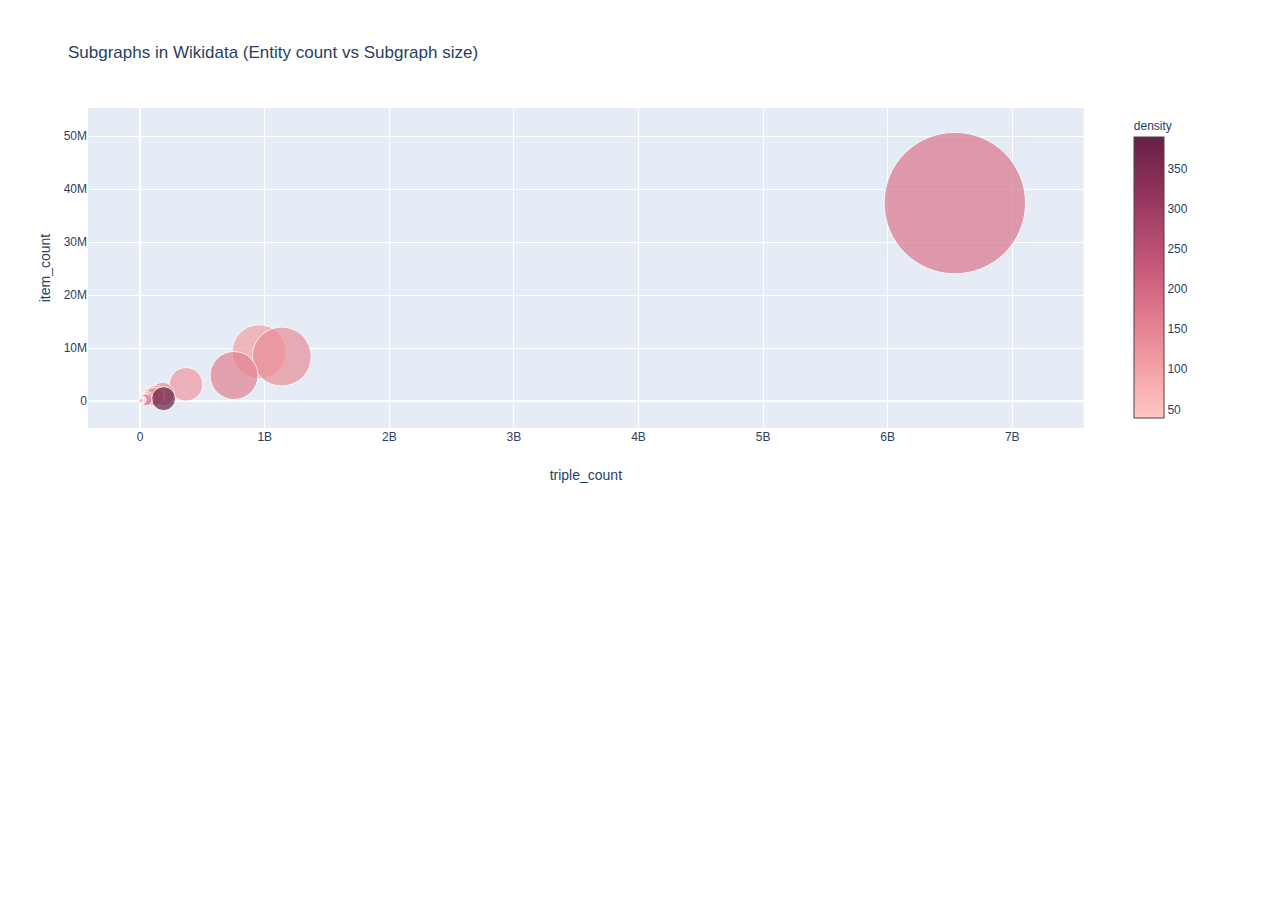
==== docs/subgraph_stats.html @ 425abcf1 "add subgraph stats page" ====
<html>
<head><meta charset="utf-8" /></head>
<body>
    <div>
        
                <script type="text/javascript">window.PlotlyConfig = {MathJaxConfig: 'local'};</script>
        <script type="text/javascript">/**
* plotly.js v1.49.1
* Copyright 2012-2019, Plotly, Inc.
* All rights reserved.
* Licensed under the MIT license
*/
!function(t){if("object"==typeof exports&&"undefined"!=typeof module)module.exports=t();else if("function"==typeof define&&define.amd)define([],t);else{("undefined"!=typeof window?window:"undefined"!=typeof global?global:"undefined"!=typeof self?self:this).Plotly=t()}}(function(){return function(){return function t(e,r,n){function i(o,s){if(!r[o]){if(!e[o]){var l="function"==typeof require&&require;if(!s&&l)return l(o,!0);if(a)return a(o,!0);var c=new Error("Cannot find module '"+o+"'");throw c.code="MODULE_NOT_FOUND",c}var u=r[o]={exports:{}};e[o][0].call(u.exports,function(t){return i(e[o][1][t]||t)},u,u.exports,t,e,r,n)}return r[o].exports}for(var a="function"==typeof require&&require,o=0;o<n.length;o++)i(n[o]);return i}}()({1:[function(t,e,r){"use strict";var n=t("../src/lib"),i={"X,X div":"direction:ltr;font-family:'Open Sans', verdana, arial, sans-serif;margin:0;padding:0;","X input,X button":"font-family:'Open Sans', verdana, arial, sans-serif;","X input:focus,X button:focus":"outline:none;","X a":"text-decoration:none;","X a:hover":"text-decoration:none;","X .crisp":"shape-rendering:crispEdges;","X .user-select-none":"-webkit-user-select:none;-moz-user-select:none;-ms-user-select:none;-o-user-select:none;user-select:none;","X svg":"overflow:hidden;","X svg a":"fill:#447adb;","X svg a:hover":"fill:#3c6dc5;","X .main-svg":"position:absolute;top:0;left:0;pointer-events:none;","X .main-svg .draglayer":"pointer-events:all;","X .cursor-default":"cursor:default;","X .cursor-pointer":"cursor:pointer;","X .cursor-crosshair":"cursor:crosshair;","X .cursor-move":"cursor:move;","X .cursor-col-resize":"cursor:col-resize;","X .cursor-row-resize":"cursor:row-resize;","X .cursor-ns-resize":"cursor:ns-resize;","X .cursor-ew-resize":"cursor:ew-resize;","X .cursor-sw-resize":"cursor:sw-resize;","X .cursor-s-resize":"cursor:s-resize;","X .cursor-se-resize":"cursor:se-resize;","X .cursor-w-resize":"cursor:w-resize;","X .cursor-e-resize":"cursor:e-resize;","X .cursor-nw-resize":"cursor:nw-resize;","X .cursor-n-resize":"cursor:n-resize;","X .cursor-ne-resize":"cursor:ne-resize;","X .cursor-grab":"cursor:-webkit-grab;cursor:grab;","X .modebar":"position:absolute;top:2px;right:2px;","X .ease-bg":"-webkit-transition:background-color 0.3s ease 0s;-moz-transition:background-color 0.3s ease 0s;-ms-transition:background-color 0.3s ease 0s;-o-transition:background-color 0.3s ease 0s;transition:background-color 0.3s ease 0s;","X .modebar--hover>:not(.watermark)":"opacity:0;-webkit-transition:opacity 0.3s ease 0s;-moz-transition:opacity 0.3s ease 0s;-ms-transition:opacity 0.3s ease 0s;-o-transition:opacity 0.3s ease 0s;transition:opacity 0.3s ease 0s;","X:hover .modebar--hover .modebar-group":"opacity:1;","X .modebar-group":"float:left;display:inline-block;box-sizing:border-box;padding-left:8px;position:relative;vertical-align:middle;white-space:nowrap;","X .modebar-btn":"position:relative;font-size:16px;padding:3px 4px;height:22px;cursor:pointer;line-height:normal;box-sizing:border-box;","X .modebar-btn svg":"position:relative;top:2px;","X .modebar.vertical":"display:flex;flex-direction:column;flex-wrap:wrap;align-content:flex-end;max-height:100%;","X .modebar.vertical svg":"top:-1px;","X .modebar.vertical .modebar-group":"display:block;float:none;padding-left:0px;padding-bottom:8px;","X .modebar.vertical .modebar-group .modebar-btn":"display:block;text-align:center;","X [data-title]:before,X [data-title]:after":"position:absolute;-webkit-transform:translate3d(0, 0, 0);-moz-transform:translate3d(0, 0, 0);-ms-transform:translate3d(0, 0, 0);-o-transform:translate3d(0, 0, 0);transform:translate3d(0, 0, 0);display:none;opacity:0;z-index:1001;pointer-events:none;top:110%;right:50%;","X [data-title]:hover:before,X [data-title]:hover:after":"display:block;opacity:1;","X [data-title]:before":"content:'';position:absolute;background:transparent;border:6px solid transparent;z-index:1002;margin-top:-12px;border-bottom-color:#69738a;margin-right:-6px;","X [data-title]:after":"content:attr(data-title);background:#69738a;color:white;padding:8px 10px;font-size:12px;line-height:12px;white-space:nowrap;margin-right:-18px;border-radius:2px;","X .vertical [data-title]:before,X .vertical [data-title]:after":"top:0%;right:200%;","X .vertical [data-title]:before":"border:6px solid transparent;border-left-color:#69738a;margin-top:8px;margin-right:-30px;","X .select-outline":"fill:none;stroke-width:1;shape-rendering:crispEdges;","X .select-outline-1":"stroke:white;","X .select-outline-2":"stroke:black;stroke-dasharray:2px 2px;",Y:"font-family:'Open Sans';position:fixed;top:50px;right:20px;z-index:10000;font-size:10pt;max-width:180px;","Y p":"margin:0;","Y .notifier-note":"min-width:180px;max-width:250px;border:1px solid #fff;z-index:3000;margin:0;background-color:#8c97af;background-color:rgba(140,151,175,0.9);color:#fff;padding:10px;overflow-wrap:break-word;word-wrap:break-word;-ms-hyphens:auto;-webkit-hyphens:auto;hyphens:auto;","Y .notifier-close":"color:#fff;opacity:0.8;float:right;padding:0 5px;background:none;border:none;font-size:20px;font-weight:bold;line-height:20px;","Y .notifier-close:hover":"color:#444;text-decoration:none;cursor:pointer;"};for(var a in i){var o=a.replace(/^,/," ,").replace(/X/g,".js-plotly-plot .plotly").replace(/Y/g,".plotly-notifier");n.addStyleRule(o,i[a])}},{"../src/lib":719}],2:[function(t,e,r){"use strict";e.exports=t("../src/transforms/aggregate")},{"../src/transforms/aggregate":1265}],3:[function(t,e,r){"use strict";e.exports=t("../src/traces/bar")},{"../src/traces/bar":864}],4:[function(t,e,r){"use strict";e.exports=t("../src/traces/barpolar")},{"../src/traces/barpolar":876}],5:[function(t,e,r){"use strict";e.exports=t("../src/traces/box")},{"../src/traces/box":886}],6:[function(t,e,r){"use strict";e.exports=t("../src/components/calendars")},{"../src/components/calendars":591}],7:[function(t,e,r){"use strict";e.exports=t("../src/traces/candlestick")},{"../src/traces/candlestick":895}],8:[function(t,e,r){"use strict";e.exports=t("../src/traces/carpet")},{"../src/traces/carpet":914}],9:[function(t,e,r){"use strict";e.exports=t("../src/traces/choropleth")},{"../src/traces/choropleth":928}],10:[function(t,e,r){"use strict";e.exports=t("../src/traces/choroplethmapbox")},{"../src/traces/choroplethmapbox":935}],11:[function(t,e,r){"use strict";e.exports=t("../src/traces/cone")},{"../src/traces/cone":941}],12:[function(t,e,r){"use strict";e.exports=t("../src/traces/contour")},{"../src/traces/contour":956}],13:[function(t,e,r){"use strict";e.exports=t("../src/traces/contourcarpet")},{"../src/traces/contourcarpet":967}],14:[function(t,e,r){"use strict";e.exports=t("../src/core")},{"../src/core":697}],15:[function(t,e,r){"use strict";e.exports=t("../src/traces/densitymapbox")},{"../src/traces/densitymapbox":977}],16:[function(t,e,r){"use strict";e.exports=t("../src/transforms/filter")},{"../src/transforms/filter":1266}],17:[function(t,e,r){"use strict";e.exports=t("../src/traces/funnel")},{"../src/traces/funnel":987}],18:[function(t,e,r){"use strict";e.exports=t("../src/traces/funnelarea")},{"../src/traces/funnelarea":996}],19:[function(t,e,r){"use strict";e.exports=t("../src/transforms/groupby")},{"../src/transforms/groupby":1267}],20:[function(t,e,r){"use strict";e.exports=t("../src/traces/heatmap")},{"../src/traces/heatmap":1009}],21:[function(t,e,r){"use strict";e.exports=t("../src/traces/heatmapgl")},{"../src/traces/heatmapgl":1018}],22:[function(t,e,r){"use strict";e.exports=t("../src/traces/histogram")},{"../src/traces/histogram":1030}],23:[function(t,e,r){"use strict";e.exports=t("../src/traces/histogram2d")},{"../src/traces/histogram2d":1036}],24:[function(t,e,r){"use strict";e.exports=t("../src/traces/histogram2dcontour")},{"../src/traces/histogram2dcontour":1040}],25:[function(t,e,r){"use strict";var n=t("./core");n.register([t("./bar"),t("./box"),t("./heatmap"),t("./histogram"),t("./histogram2d"),t("./histogram2dcontour"),t("./contour"),t("./scatterternary"),t("./violin"),t("./funnel"),t("./waterfall"),t("./pie"),t("./sunburst"),t("./funnelarea"),t("./scatter3d"),t("./surface"),t("./isosurface"),t("./volume"),t("./mesh3d"),t("./cone"),t("./streamtube"),t("./scattergeo"),t("./choropleth"),t("./scattergl"),t("./splom"),t("./pointcloud"),t("./heatmapgl"),t("./parcoords"),t("./parcats"),t("./scattermapbox"),t("./choroplethmapbox"),t("./densitymapbox"),t("./sankey"),t("./indicator"),t("./table"),t("./carpet"),t("./scattercarpet"),t("./contourcarpet"),t("./ohlc"),t("./candlestick"),t("./scatterpolar"),t("./scatterpolargl"),t("./barpolar")]),n.register([t("./aggregate"),t("./filter"),t("./groupby"),t("./sort")]),n.register([t("./calendars")]),e.exports=n},{"./aggregate":2,"./bar":3,"./barpolar":4,"./box":5,"./calendars":6,"./candlestick":7,"./carpet":8,"./choropleth":9,"./choroplethmapbox":10,"./cone":11,"./contour":12,"./contourcarpet":13,"./core":14,"./densitymapbox":15,"./filter":16,"./funnel":17,"./funnelarea":18,"./groupby":19,"./heatmap":20,"./heatmapgl":21,"./histogram":22,"./histogram2d":23,"./histogram2dcontour":24,"./indicator":26,"./isosurface":27,"./mesh3d":28,"./ohlc":29,"./parcats":30,"./parcoords":31,"./pie":32,"./pointcloud":33,"./sankey":34,"./scatter3d":35,"./scattercarpet":36,"./scattergeo":37,"./scattergl":38,"./scattermapbox":39,"./scatterpolar":40,"./scatterpolargl":41,"./scatterternary":42,"./sort":43,"./splom":44,"./streamtube":45,"./sunburst":46,"./surface":47,"./table":48,"./violin":49,"./volume":50,"./waterfall":51}],26:[function(t,e,r){"use strict";e.exports=t("../src/traces/indicator")},{"../src/traces/indicator":1046}],27:[function(t,e,r){"use strict";e.exports=t("../src/traces/isosurface")},{"../src/traces/isosurface":1052}],28:[function(t,e,r){"use strict";e.exports=t("../src/traces/mesh3d")},{"../src/traces/mesh3d":1057}],29:[function(t,e,r){"use strict";e.exports=t("../src/traces/ohlc")},{"../src/traces/ohlc":1062}],30:[function(t,e,r){"use strict";e.exports=t("../src/traces/parcats")},{"../src/traces/parcats":1071}],31:[function(t,e,r){"use strict";e.exports=t("../src/traces/parcoords")},{"../src/traces/parcoords":1081}],32:[function(t,e,r){"use strict";e.exports=t("../src/traces/pie")},{"../src/traces/pie":1092}],33:[function(t,e,r){"use strict";e.exports=t("../src/traces/pointcloud")},{"../src/traces/pointcloud":1101}],34:[function(t,e,r){"use strict";e.exports=t("../src/traces/sankey")},{"../src/traces/sankey":1107}],35:[function(t,e,r){"use strict";e.exports=t("../src/traces/scatter3d")},{"../src/traces/scatter3d":1143}],36:[function(t,e,r){"use strict";e.exports=t("../src/traces/scattercarpet")},{"../src/traces/scattercarpet":1149}],37:[function(t,e,r){"use strict";e.exports=t("../src/traces/scattergeo")},{"../src/traces/scattergeo":1156}],38:[function(t,e,r){"use strict";e.exports=t("../src/traces/scattergl")},{"../src/traces/scattergl":1167}],39:[function(t,e,r){"use strict";e.exports=t("../src/traces/scattermapbox")},{"../src/traces/scattermapbox":1176}],40:[function(t,e,r){"use strict";e.exports=t("../src/traces/scatterpolar")},{"../src/traces/scatterpolar":1183}],41:[function(t,e,r){"use strict";e.exports=t("../src/traces/scatterpolargl")},{"../src/traces/scatterpolargl":1189}],42:[function(t,e,r){"use strict";e.exports=t("../src/traces/scatterternary")},{"../src/traces/scatterternary":1196}],43:[function(t,e,r){"use strict";e.exports=t("../src/transforms/sort")},{"../src/transforms/sort":1269}],44:[function(t,e,r){"use strict";e.exports=t("../src/traces/splom")},{"../src/traces/splom":1205}],45:[function(t,e,r){"use strict";e.exports=t("../src/traces/streamtube")},{"../src/traces/streamtube":1213}],46:[function(t,e,r){"use strict";e.exports=t("../src/traces/sunburst")},{"../src/traces/sunburst":1219}],47:[function(t,e,r){"use strict";e.exports=t("../src/traces/surface")},{"../src/traces/surface":1228}],48:[function(t,e,r){"use strict";e.exports=t("../src/traces/table")},{"../src/traces/table":1236}],49:[function(t,e,r){"use strict";e.exports=t("../src/traces/violin")},{"../src/traces/violin":1244}],50:[function(t,e,r){"use strict";e.exports=t("../src/traces/volume")},{"../src/traces/volume":1252}],51:[function(t,e,r){"use strict";e.exports=t("../src/traces/waterfall")},{"../src/traces/waterfall":1260}],52:[function(t,e,r){"use strict";e.exports=function(t){var e=(t=t||{}).eye||[0,0,1],r=t.center||[0,0,0],s=t.up||[0,1,0],l=t.distanceLimits||[0,1/0],c=t.mode||"turntable",u=n(),h=i(),f=a();return u.setDistanceLimits(l[0],l[1]),u.lookAt(0,e,r,s),h.setDistanceLimits(l[0],l[1]),h.lookAt(0,e,r,s),f.setDistanceLimits(l[0],l[1]),f.lookAt(0,e,r,s),new o({turntable:u,orbit:h,matrix:f},c)};var n=t("turntable-camera-controller"),i=t("orbit-camera-controller"),a=t("matrix-camera-controller");function o(t,e){this._controllerNames=Object.keys(t),this._controllerList=this._controllerNames.map(function(e){return t[e]}),this._mode=e,this._active=t[e],this._active||(this._mode="turntable",this._active=t.turntable),this.modes=this._controllerNames,this.computedMatrix=this._active.computedMatrix,this.computedEye=this._active.computedEye,this.computedUp=this._active.computedUp,this.computedCenter=this._active.computedCenter,this.computedRadius=this._active.computedRadius}var s=o.prototype;[["flush",1],["idle",1],["lookAt",4],["rotate",4],["pan",4],["translate",4],["setMatrix",2],["setDistanceLimits",2],["setDistance",2]].forEach(function(t){for(var e=t[0],r=[],n=0;n<t[1];++n)r.push("a"+n);var i="var cc=this._controllerList;for(var i=0;i<cc.length;++i){cc[i]."+t[0]+"("+r.join()+")}";s[e]=Function.apply(null,r.concat(i))}),s.recalcMatrix=function(t){this._active.recalcMatrix(t)},s.getDistance=function(t){return this._active.getDistance(t)},s.getDistanceLimits=function(t){return this._active.getDistanceLimits(t)},s.lastT=function(){return this._active.lastT()},s.setMode=function(t){if(t!==this._mode){var e=this._controllerNames.indexOf(t);if(!(e<0)){var r=this._active,n=this._controllerList[e],i=Math.max(r.lastT(),n.lastT());r.recalcMatrix(i),n.setMatrix(i,r.computedMatrix),this._active=n,this._mode=t,this.computedMatrix=this._active.computedMatrix,this.computedEye=this._active.computedEye,this.computedUp=this._active.computedUp,this.computedCenter=this._active.computedCenter,this.computedRadius=this._active.computedRadius}}},s.getMode=function(){return this._mode}},{"matrix-camera-controller":433,"orbit-camera-controller":456,"turntable-camera-controller":542}],53:[function(t,e,r){var n,i;n=this,i=function(t,e,r,n,i){"use strict";function a(t){return t.target.depth}function o(t,e){return t.sourceLinks.length?t.depth:e-1}function s(t){return function(){return t}}i=i&&i.hasOwnProperty("default")?i.default:i;var l="function"==typeof Symbol&&"symbol"==typeof Symbol.iterator?function(t){return typeof t}:function(t){return t&&"function"==typeof Symbol&&t.constructor===Symbol&&t!==Symbol.prototype?"symbol":typeof t};function c(t,e){return h(t.source,e.source)||t.index-e.index}function u(t,e){return h(t.target,e.target)||t.index-e.index}function h(t,e){return t.partOfCycle===e.partOfCycle?t.y0-e.y0:"top"===t.circularLinkType||"bottom"===e.circularLinkType?-1:1}function f(t){return t.value}function p(t){return(t.y0+t.y1)/2}function d(t){return p(t.source)}function g(t){return p(t.target)}function v(t){return t.index}function m(t){return t.nodes}function y(t){return t.links}function x(t,e){var r=t.get(e);if(!r)throw new Error("missing: "+e);return r}function b(t,e){return e(t)}var _=25,w=10,k=.3;function T(t,e){var r=0,n=0;t.links.forEach(function(i){i.circular&&(i.source.circularLinkType||i.target.circularLinkType?i.circularLinkType=i.source.circularLinkType?i.source.circularLinkType:i.target.circularLinkType:i.circularLinkType=r<n?"top":"bottom","top"==i.circularLinkType?r+=1:n+=1,t.nodes.forEach(function(t){b(t,e)!=b(i.source,e)&&b(t,e)!=b(i.target,e)||(t.circularLinkType=i.circularLinkType)}))}),t.links.forEach(function(t){t.circular&&(t.source.circularLinkType==t.target.circularLinkType&&(t.circularLinkType=t.source.circularLinkType),Y(t,e)&&(t.circularLinkType=t.source.circularLinkType))})}function A(t){var e=Math.abs(t.y1-t.y0),r=Math.abs(t.target.x0-t.source.x1);return Math.atan(r/e)}function M(t,e){var r=0;t.sourceLinks.forEach(function(t){r=t.circular&&!Y(t,e)?r+1:r});var n=0;return t.targetLinks.forEach(function(t){n=t.circular&&!Y(t,e)?n+1:n}),r+n}function S(t){var e=t.source.sourceLinks,r=0;e.forEach(function(t){r=t.circular?r+1:r});var n=t.target.targetLinks,i=0;return n.forEach(function(t){i=t.circular?i+1:i}),!(r>1||i>1)}function E(t,e,r){return t.sort(L),t.forEach(function(n,i){var a,o,s=0;if(Y(n,r)&&S(n))n.circularPathData.verticalBuffer=s+n.width/2;else{for(var l=0;l<i;l++)if(a=t[i],o=t[l],!(a.source.column<o.target.column||a.target.column>o.source.column)){var c=t[l].circularPathData.verticalBuffer+t[l].width/2+e;s=c>s?c:s}n.circularPathData.verticalBuffer=s+n.width/2}}),t}function C(t,r,i,a){var o=e.min(t.links,function(t){return t.source.y0});t.links.forEach(function(t){t.circular&&(t.circularPathData={})}),E(t.links.filter(function(t){return"top"==t.circularLinkType}),r,a),E(t.links.filter(function(t){return"bottom"==t.circularLinkType}),r,a),t.links.forEach(function(e){if(e.circular){if(e.circularPathData.arcRadius=e.width+w,e.circularPathData.leftNodeBuffer=5,e.circularPathData.rightNodeBuffer=5,e.circularPathData.sourceWidth=e.source.x1-e.source.x0,e.circularPathData.sourceX=e.source.x0+e.circularPathData.sourceWidth,e.circularPathData.targetX=e.target.x0,e.circularPathData.sourceY=e.y0,e.circularPathData.targetY=e.y1,Y(e,a)&&S(e))e.circularPathData.leftSmallArcRadius=w+e.width/2,e.circularPathData.leftLargeArcRadius=w+e.width/2,e.circularPathData.rightSmallArcRadius=w+e.width/2,e.circularPathData.rightLargeArcRadius=w+e.width/2,"bottom"==e.circularLinkType?(e.circularPathData.verticalFullExtent=e.source.y1+_+e.circularPathData.verticalBuffer,e.circularPathData.verticalLeftInnerExtent=e.circularPathData.verticalFullExtent-e.circularPathData.leftLargeArcRadius,e.circularPathData.verticalRightInnerExtent=e.circularPathData.verticalFullExtent-e.circularPathData.rightLargeArcRadius):(e.circularPathData.verticalFullExtent=e.source.y0-_-e.circularPathData.verticalBuffer,e.circularPathData.verticalLeftInnerExtent=e.circularPathData.verticalFullExtent+e.circularPathData.leftLargeArcRadius,e.circularPathData.verticalRightInnerExtent=e.circularPathData.verticalFullExtent+e.circularPathData.rightLargeArcRadius);else{var s=e.source.column,l=e.circularLinkType,c=t.links.filter(function(t){return t.source.column==s&&t.circularLinkType==l});"bottom"==e.circularLinkType?c.sort(O):c.sort(P);var u=0;c.forEach(function(t,n){t.circularLinkID==e.circularLinkID&&(e.circularPathData.leftSmallArcRadius=w+e.width/2+u,e.circularPathData.leftLargeArcRadius=w+e.width/2+n*r+u),u+=t.width}),s=e.target.column,c=t.links.filter(function(t){return t.target.column==s&&t.circularLinkType==l}),"bottom"==e.circularLinkType?c.sort(I):c.sort(z),u=0,c.forEach(function(t,n){t.circularLinkID==e.circularLinkID&&(e.circularPathData.rightSmallArcRadius=w+e.width/2+u,e.circularPathData.rightLargeArcRadius=w+e.width/2+n*r+u),u+=t.width}),"bottom"==e.circularLinkType?(e.circularPathData.verticalFullExtent=Math.max(i,e.source.y1,e.target.y1)+_+e.circularPathData.verticalBuffer,e.circularPathData.verticalLeftInnerExtent=e.circularPathData.verticalFullExtent-e.circularPathData.leftLargeArcRadius,e.circularPathData.verticalRightInnerExtent=e.circularPathData.verticalFullExtent-e.circularPathData.rightLargeArcRadius):(e.circularPathData.verticalFullExtent=o-_-e.circularPathData.verticalBuffer,e.circularPathData.verticalLeftInnerExtent=e.circularPathData.verticalFullExtent+e.circularPathData.leftLargeArcRadius,e.circularPathData.verticalRightInnerExtent=e.circularPathData.verticalFullExtent+e.circularPathData.rightLargeArcRadius)}e.circularPathData.leftInnerExtent=e.circularPathData.sourceX+e.circularPathData.leftNodeBuffer,e.circularPathData.rightInnerExtent=e.circularPathData.targetX-e.circularPathData.rightNodeBuffer,e.circularPathData.leftFullExtent=e.circularPathData.sourceX+e.circularPathData.leftLargeArcRadius+e.circularPathData.leftNodeBuffer,e.circularPathData.rightFullExtent=e.circularPathData.targetX-e.circularPathData.rightLargeArcRadius-e.circularPathData.rightNodeBuffer}if(e.circular)e.path=function(t){var e="";e="top"==t.circularLinkType?"M"+t.circularPathData.sourceX+" "+t.circularPathData.sourceY+" L"+t.circularPathData.leftInnerExtent+" "+t.circularPathData.sourceY+" A"+t.circularPathData.leftLargeArcRadius+" "+t.circularPathData.leftSmallArcRadius+" 0 0 0 "+t.circularPathData.leftFullExtent+" "+(t.circularPathData.sourceY-t.circularPathData.leftSmallArcRadius)+" L"+t.circularPathData.leftFullExtent+" "+t.circularPathData.verticalLeftInnerExtent+" A"+t.circularPathData.leftLargeArcRadius+" "+t.circularPathData.leftLargeArcRadius+" 0 0 0 "+t.circularPathData.leftInnerExtent+" "+t.circularPathData.verticalFullExtent+" L"+t.circularPathData.rightInnerExtent+" "+t.circularPathData.verticalFullExtent+" A"+t.circularPathData.rightLargeArcRadius+" "+t.circularPathData.rightLargeArcRadius+" 0 0 0 "+t.circularPathData.rightFullExtent+" "+t.circularPathData.verticalRightInnerExtent+" L"+t.circularPathData.rightFullExtent+" "+(t.circularPathData.targetY-t.circularPathData.rightSmallArcRadius)+" A"+t.circularPathData.rightLargeArcRadius+" "+t.circularPathData.rightSmallArcRadius+" 0 0 0 "+t.circularPathData.rightInnerExtent+" "+t.circularPathData.targetY+" L"+t.circularPathData.targetX+" "+t.circularPathData.targetY:"M"+t.circularPathData.sourceX+" "+t.circularPathData.sourceY+" L"+t.circularPathData.leftInnerExtent+" "+t.circularPathData.sourceY+" A"+t.circularPathData.leftLargeArcRadius+" "+t.circularPathData.leftSmallArcRadius+" 0 0 1 "+t.circularPathData.leftFullExtent+" "+(t.circularPathData.sourceY+t.circularPathData.leftSmallArcRadius)+" L"+t.circularPathData.leftFullExtent+" "+t.circularPathData.verticalLeftInnerExtent+" A"+t.circularPathData.leftLargeArcRadius+" "+t.circularPathData.leftLargeArcRadius+" 0 0 1 "+t.circularPathData.leftInnerExtent+" "+t.circularPathData.verticalFullExtent+" L"+t.circularPathData.rightInnerExtent+" "+t.circularPathData.verticalFullExtent+" A"+t.circularPathData.rightLargeArcRadius+" "+t.circularPathData.rightLargeArcRadius+" 0 0 1 "+t.circularPathData.rightFullExtent+" "+t.circularPathData.verticalRightInnerExtent+" L"+t.circularPathData.rightFullExtent+" "+(t.circularPathData.targetY+t.circularPathData.rightSmallArcRadius)+" A"+t.circularPathData.rightLargeArcRadius+" "+t.circularPathData.rightSmallArcRadius+" 0 0 1 "+t.circularPathData.rightInnerExtent+" "+t.circularPathData.targetY+" L"+t.circularPathData.targetX+" "+t.circularPathData.targetY;return e}(e);else{var h=n.linkHorizontal().source(function(t){return[t.source.x0+(t.source.x1-t.source.x0),t.y0]}).target(function(t){return[t.target.x0,t.y1]});e.path=h(e)}})}function L(t,e){return D(t)==D(e)?"bottom"==t.circularLinkType?O(t,e):P(t,e):D(e)-D(t)}function P(t,e){return t.y0-e.y0}function O(t,e){return e.y0-t.y0}function z(t,e){return t.y1-e.y1}function I(t,e){return e.y1-t.y1}function D(t){return t.target.column-t.source.column}function R(t){return t.target.x0-t.source.x1}function F(t,e){var r=A(t),n=R(e)/Math.tan(r);return"up"==G(t)?t.y1+n:t.y1-n}function B(t,e){var r=A(t),n=R(e)/Math.tan(r);return"up"==G(t)?t.y1-n:t.y1+n}function N(t,e,r,n){t.links.forEach(function(i){if(!i.circular&&i.target.column-i.source.column>1){var a=i.source.column+1,o=i.target.column-1,s=1,l=o-a+1;for(s=1;a<=o;a++,s++)t.nodes.forEach(function(o){if(o.column==a){var c,u=s/(l+1),h=Math.pow(1-u,3),f=3*u*Math.pow(1-u,2),p=3*Math.pow(u,2)*(1-u),d=Math.pow(u,3),g=h*i.y0+f*i.y0+p*i.y1+d*i.y1,v=g-i.width/2,m=g+i.width/2;v>o.y0&&v<o.y1?(c=o.y1-v+10,c="bottom"==o.circularLinkType?c:-c,o=U(o,c,e,r),t.nodes.forEach(function(t){b(t,n)!=b(o,n)&&t.column==o.column&&j(o,t)&&U(t,c,e,r)})):m>o.y0&&m<o.y1?(c=m-o.y0+10,o=U(o,c,e,r),t.nodes.forEach(function(t){b(t,n)!=b(o,n)&&t.column==o.column&&t.y0<o.y1&&t.y1>o.y1&&U(t,c,e,r)})):v<o.y0&&m>o.y1&&(c=m-o.y0+10,o=U(o,c,e,r),t.nodes.forEach(function(t){b(t,n)!=b(o,n)&&t.column==o.column&&t.y0<o.y1&&t.y1>o.y1&&U(t,c,e,r)}))}})}})}function j(t,e){return t.y0>e.y0&&t.y0<e.y1||(t.y1>e.y0&&t.y1<e.y1||t.y0<e.y0&&t.y1>e.y1)}function U(t,e,r,n){return t.y0+e>=r&&t.y1+e<=n&&(t.y0=t.y0+e,t.y1=t.y1+e,t.targetLinks.forEach(function(t){t.y1=t.y1+e}),t.sourceLinks.forEach(function(t){t.y0=t.y0+e})),t}function V(t,e,r,n){t.nodes.forEach(function(i){n&&i.y+(i.y1-i.y0)>e&&(i.y=i.y-(i.y+(i.y1-i.y0)-e));var a=t.links.filter(function(t){return b(t.source,r)==b(i,r)}),o=a.length;o>1&&a.sort(function(t,e){if(!t.circular&&!e.circular){if(t.target.column==e.target.column)return t.y1-e.y1;if(!H(t,e))return t.y1-e.y1;if(t.target.column>e.target.column){var r=B(e,t);return t.y1-r}if(e.target.column>t.target.column)return B(t,e)-e.y1}return t.circular&&!e.circular?"top"==t.circularLinkType?-1:1:e.circular&&!t.circular?"top"==e.circularLinkType?1:-1:t.circular&&e.circular?t.circularLinkType===e.circularLinkType&&"top"==t.circularLinkType?t.target.column===e.target.column?t.target.y1-e.target.y1:e.target.column-t.target.column:t.circularLinkType===e.circularLinkType&&"bottom"==t.circularLinkType?t.target.column===e.target.column?e.target.y1-t.target.y1:t.target.column-e.target.column:"top"==t.circularLinkType?-1:1:void 0});var s=i.y0;a.forEach(function(t){t.y0=s+t.width/2,s+=t.width}),a.forEach(function(t,e){if("bottom"==t.circularLinkType){for(var r=e+1,n=0;r<o;r++)n+=a[r].width;t.y0=i.y1-n-t.width/2}})})}function q(t,e,r){t.nodes.forEach(function(e){var n=t.links.filter(function(t){return b(t.target,r)==b(e,r)}),i=n.length;i>1&&n.sort(function(t,e){if(!t.circular&&!e.circular){if(t.source.column==e.source.column)return t.y0-e.y0;if(!H(t,e))return t.y0-e.y0;if(e.source.column<t.source.column){var r=F(e,t);return t.y0-r}if(t.source.column<e.source.column)return F(t,e)-e.y0}return t.circular&&!e.circular?"top"==t.circularLinkType?-1:1:e.circular&&!t.circular?"top"==e.circularLinkType?1:-1:t.circular&&e.circular?t.circularLinkType===e.circularLinkType&&"top"==t.circularLinkType?t.source.column===e.source.column?t.source.y1-e.source.y1:t.source.column-e.source.column:t.circularLinkType===e.circularLinkType&&"bottom"==t.circularLinkType?t.source.column===e.source.column?t.source.y1-e.source.y1:e.source.column-t.source.column:"top"==t.circularLinkType?-1:1:void 0});var a=e.y0;n.forEach(function(t){t.y1=a+t.width/2,a+=t.width}),n.forEach(function(t,r){if("bottom"==t.circularLinkType){for(var a=r+1,o=0;a<i;a++)o+=n[a].width;t.y1=e.y1-o-t.width/2}})})}function H(t,e){return G(t)==G(e)}function G(t){return t.y0-t.y1>0?"up":"down"}function Y(t,e){return b(t.source,e)==b(t.target,e)}t.sankeyCircular=function(){var t,n,a=0,b=0,A=1,S=1,E=24,L=v,P=o,O=m,z=y,I=32,D=2,R=null;function F(){var o={nodes:O.apply(null,arguments),links:z.apply(null,arguments)};!function(t){t.nodes.forEach(function(t,e){t.index=e,t.sourceLinks=[],t.targetLinks=[]});var e=r.map(t.nodes,L);t.links.forEach(function(t,r){t.index=r;var n=t.source,i=t.target;"object"!==("undefined"==typeof n?"undefined":l(n))&&(n=t.source=x(e,n)),"object"!==("undefined"==typeof i?"undefined":l(i))&&(i=t.target=x(e,i)),n.sourceLinks.push(t),i.targetLinks.push(t)})}(o),function(t,e,r){var n=0;if(null===r){for(var a=[],o=0;o<t.links.length;o++){var s=t.links[o],l=s.source.index,c=s.target.index;a[l]||(a[l]=[]),a[c]||(a[c]=[]),-1===a[l].indexOf(c)&&a[l].push(c)}var u=i(a);u.sort(function(t,e){return t.length-e.length});var h={};for(o=0;o<u.length;o++){var f=u[o],p=f.slice(-2);h[p[0]]||(h[p[0]]={}),h[p[0]][p[1]]=!0}t.links.forEach(function(t){var e=t.target.index,r=t.source.index;e===r||h[r]&&h[r][e]?(t.circular=!0,t.circularLinkID=n,n+=1):t.circular=!1})}else t.links.forEach(function(t){t.source[r]<t.target[r]?t.circular=!1:(t.circular=!0,t.circularLinkID=n,n+=1)})}(o,0,R),function(t){t.nodes.forEach(function(t){t.partOfCycle=!1,t.value=Math.max(e.sum(t.sourceLinks,f),e.sum(t.targetLinks,f)),t.sourceLinks.forEach(function(e){e.circular&&(t.partOfCycle=!0,t.circularLinkType=e.circularLinkType)}),t.targetLinks.forEach(function(e){e.circular&&(t.partOfCycle=!0,t.circularLinkType=e.circularLinkType)})})}(o),function(t){var e,r,n;for(e=t.nodes,r=[],n=0;e.length;++n,e=r,r=[])e.forEach(function(t){t.depth=n,t.sourceLinks.forEach(function(t){r.indexOf(t.target)<0&&!t.circular&&r.push(t.target)})});for(e=t.nodes,r=[],n=0;e.length;++n,e=r,r=[])e.forEach(function(t){t.height=n,t.targetLinks.forEach(function(t){r.indexOf(t.source)<0&&!t.circular&&r.push(t.source)})});t.nodes.forEach(function(t){t.column=Math.floor(P.call(null,t,n))})}(o),T(o,L),function(i,o,s){var l=r.nest().key(function(t){return t.column}).sortKeys(e.ascending).entries(i.nodes).map(function(t){return t.values});(function(r){if(n){var o=1/0;l.forEach(function(t){var e=S*n/(t.length+1);o=e<o?e:o}),t=o}var s=e.min(l,function(r){return(S-b-(r.length-1)*t)/e.sum(r,f)});s*=k,i.links.forEach(function(t){t.width=t.value*s});var c=function(t){var r=0,n=0,i=0,a=0,o=e.max(t.nodes,function(t){return t.column});return t.links.forEach(function(t){t.circular&&("top"==t.circularLinkType?r+=t.width:n+=t.width,0==t.target.column&&(a+=t.width),t.source.column==o&&(i+=t.width))}),{top:r=r>0?r+_+w:r,bottom:n=n>0?n+_+w:n,left:a=a>0?a+_+w:a,right:i=i>0?i+_+w:i}}(i),u=function(t,r){var n=e.max(t.nodes,function(t){return t.column}),i=A-a,o=S-b,s=i+r.right+r.left,l=o+r.top+r.bottom,c=i/s,u=o/l;return a=a*c+r.left,A=0==r.right?A:A*c,b=b*u+r.top,S*=u,t.nodes.forEach(function(t){t.x0=a+t.column*((A-a-E)/n),t.x1=t.x0+E}),u}(i,c);s*=u,i.links.forEach(function(t){t.width=t.value*s}),l.forEach(function(t){var e=t.length;t.forEach(function(t,n){t.depth==l.length-1&&1==e?(t.y0=S/2-t.value*s,t.y1=t.y0+t.value*s):0==t.depth&&1==e?(t.y0=S/2-t.value*s,t.y1=t.y0+t.value*s):t.partOfCycle?0==M(t,r)?(t.y0=S/2+n,t.y1=t.y0+t.value*s):"top"==t.circularLinkType?(t.y0=b+n,t.y1=t.y0+t.value*s):(t.y0=S-t.value*s-n,t.y1=t.y0+t.value*s):0==c.top||0==c.bottom?(t.y0=(S-b)/e*n,t.y1=t.y0+t.value*s):(t.y0=(S-b)/2-e/2+n,t.y1=t.y0+t.value*s)})})})(s),m();for(var c=1,u=o;u>0;--u)v(c*=.99,s),m();function v(t,r){var n=l.length;l.forEach(function(i){var a=i.length,o=i[0].depth;i.forEach(function(i){var s;if(i.sourceLinks.length||i.targetLinks.length)if(i.partOfCycle&&M(i,r)>0);else if(0==o&&1==a)s=i.y1-i.y0,i.y0=S/2-s/2,i.y1=S/2+s/2;else if(o==n-1&&1==a)s=i.y1-i.y0,i.y0=S/2-s/2,i.y1=S/2+s/2;else{var l=e.mean(i.sourceLinks,g),c=e.mean(i.targetLinks,d),u=((l&&c?(l+c)/2:l||c)-p(i))*t;i.y0+=u,i.y1+=u}})})}function m(){l.forEach(function(e){var r,n,i,a=b,o=e.length;for(e.sort(h),i=0;i<o;++i)r=e[i],(n=a-r.y0)>0&&(r.y0+=n,r.y1+=n),a=r.y1+t;if((n=a-t-S)>0)for(a=r.y0-=n,r.y1-=n,i=o-2;i>=0;--i)r=e[i],(n=r.y1+t-a)>0&&(r.y0-=n,r.y1-=n),a=r.y0})}}(o,I,L),B(o);for(var s=0;s<4;s++)V(o,S,L),q(o,0,L),N(o,b,S,L),V(o,S,L),q(o,0,L);return function(t,r,n){var i=t.nodes,a=t.links,o=!1,s=!1;if(a.forEach(function(t){"top"==t.circularLinkType?o=!0:"bottom"==t.circularLinkType&&(s=!0)}),0==o||0==s){var l=e.min(i,function(t){return t.y0}),c=e.max(i,function(t){return t.y1}),u=c-l,h=n-r,f=h/u;i.forEach(function(t){var e=(t.y1-t.y0)*f;t.y0=(t.y0-l)*f,t.y1=t.y0+e}),a.forEach(function(t){t.y0=(t.y0-l)*f,t.y1=(t.y1-l)*f,t.width=t.width*f})}}(o,b,S),C(o,D,S,L),o}function B(t){t.nodes.forEach(function(t){t.sourceLinks.sort(u),t.targetLinks.sort(c)}),t.nodes.forEach(function(t){var e=t.y0,r=e,n=t.y1,i=n;t.sourceLinks.forEach(function(t){t.circular?(t.y0=n-t.width/2,n-=t.width):(t.y0=e+t.width/2,e+=t.width)}),t.targetLinks.forEach(function(t){t.circular?(t.y1=i-t.width/2,i-=t.width):(t.y1=r+t.width/2,r+=t.width)})})}return F.nodeId=function(t){return arguments.length?(L="function"==typeof t?t:s(t),F):L},F.nodeAlign=function(t){return arguments.length?(P="function"==typeof t?t:s(t),F):P},F.nodeWidth=function(t){return arguments.length?(E=+t,F):E},F.nodePadding=function(e){return arguments.length?(t=+e,F):t},F.nodes=function(t){return arguments.length?(O="function"==typeof t?t:s(t),F):O},F.links=function(t){return arguments.length?(z="function"==typeof t?t:s(t),F):z},F.size=function(t){return arguments.length?(a=b=0,A=+t[0],S=+t[1],F):[A-a,S-b]},F.extent=function(t){return arguments.length?(a=+t[0][0],A=+t[1][0],b=+t[0][1],S=+t[1][1],F):[[a,b],[A,S]]},F.iterations=function(t){return arguments.length?(I=+t,F):I},F.circularLinkGap=function(t){return arguments.length?(D=+t,F):D},F.nodePaddingRatio=function(t){return arguments.length?(n=+t,F):n},F.sortNodes=function(t){return arguments.length?(R=t,F):R},F.update=function(t){return T(t,L),B(t),t.links.forEach(function(t){t.circular&&(t.circularLinkType=t.y0+t.y1<S?"top":"bottom",t.source.circularLinkType=t.circularLinkType,t.target.circularLinkType=t.circularLinkType)}),V(t,S,L,!1),q(t,0,L),C(t,D,S,L),t},F},t.sankeyCenter=function(t){return t.targetLinks.length?t.depth:t.sourceLinks.length?e.min(t.sourceLinks,a)-1:0},t.sankeyLeft=function(t){return t.depth},t.sankeyRight=function(t,e){return e-1-t.height},t.sankeyJustify=o,Object.defineProperty(t,"__esModule",{value:!0})},"object"==typeof r&&"undefined"!=typeof e?i(r,t("d3-array"),t("d3-collection"),t("d3-shape"),t("elementary-circuits-directed-graph")):i(n.d3=n.d3||{},n.d3,n.d3,n.d3,null)},{"d3-array":152,"d3-collection":153,"d3-shape":161,"elementary-circuits-directed-graph":172}],54:[function(t,e,r){var n,i;n=this,i=function(t,e,r,n){"use strict";function i(t){return t.target.depth}function a(t,e){return t.sourceLinks.length?t.depth:e-1}function o(t){return function(){return t}}function s(t,e){return c(t.source,e.source)||t.index-e.index}function l(t,e){return c(t.target,e.target)||t.index-e.index}function c(t,e){return t.y0-e.y0}function u(t){return t.value}function h(t){return(t.y0+t.y1)/2}function f(t){return h(t.source)*t.value}function p(t){return h(t.target)*t.value}function d(t){return t.index}function g(t){return t.nodes}function v(t){return t.links}function m(t,e){var r=t.get(e);if(!r)throw new Error("missing: "+e);return r}function y(t){return[t.source.x1,t.y0]}function x(t){return[t.target.x0,t.y1]}t.sankey=function(){var t=0,n=0,i=1,y=1,x=24,b=8,_=d,w=a,k=g,T=v,A=32,M=2/3;function S(){var a={nodes:k.apply(null,arguments),links:T.apply(null,arguments)};return function(t){t.nodes.forEach(function(t,e){t.index=e,t.sourceLinks=[],t.targetLinks=[]});var e=r.map(t.nodes,_);t.links.forEach(function(t,r){t.index=r;var n=t.source,i=t.target;"object"!=typeof n&&(n=t.source=m(e,n)),"object"!=typeof i&&(i=t.target=m(e,i)),n.sourceLinks.push(t),i.targetLinks.push(t)})}(a),function(t){t.nodes.forEach(function(t){t.value=Math.max(e.sum(t.sourceLinks,u),e.sum(t.targetLinks,u))})}(a),function(e){var r,n,a;for(r=e.nodes,n=[],a=0;r.length;++a,r=n,n=[])r.forEach(function(t){t.depth=a,t.sourceLinks.forEach(function(t){n.indexOf(t.target)<0&&n.push(t.target)})});for(r=e.nodes,n=[],a=0;r.length;++a,r=n,n=[])r.forEach(function(t){t.height=a,t.targetLinks.forEach(function(t){n.indexOf(t.source)<0&&n.push(t.source)})});var o=(i-t-x)/(a-1);e.nodes.forEach(function(e){e.x1=(e.x0=t+Math.max(0,Math.min(a-1,Math.floor(w.call(null,e,a))))*o)+x})}(a),function(t){var i=r.nest().key(function(t){return t.x0}).sortKeys(e.ascending).entries(t.nodes).map(function(t){return t.values});(function(){var r=e.max(i,function(t){return t.length}),a=M*(y-n)/(r-1);b>a&&(b=a);var o=e.min(i,function(t){return(y-n-(t.length-1)*b)/e.sum(t,u)});i.forEach(function(t){t.forEach(function(t,e){t.y1=(t.y0=e)+t.value*o})}),t.links.forEach(function(t){t.width=t.value*o})})(),d();for(var a=1,o=A;o>0;--o)l(a*=.99),d(),s(a),d();function s(t){i.forEach(function(r){r.forEach(function(r){if(r.targetLinks.length){var n=(e.sum(r.targetLinks,f)/e.sum(r.targetLinks,u)-h(r))*t;r.y0+=n,r.y1+=n}})})}function l(t){i.slice().reverse().forEach(function(r){r.forEach(function(r){if(r.sourceLinks.length){var n=(e.sum(r.sourceLinks,p)/e.sum(r.sourceLinks,u)-h(r))*t;r.y0+=n,r.y1+=n}})})}function d(){i.forEach(function(t){var e,r,i,a=n,o=t.length;for(t.sort(c),i=0;i<o;++i)e=t[i],(r=a-e.y0)>0&&(e.y0+=r,e.y1+=r),a=e.y1+b;if((r=a-b-y)>0)for(a=e.y0-=r,e.y1-=r,i=o-2;i>=0;--i)e=t[i],(r=e.y1+b-a)>0&&(e.y0-=r,e.y1-=r),a=e.y0})}}(a),E(a),a}function E(t){t.nodes.forEach(function(t){t.sourceLinks.sort(l),t.targetLinks.sort(s)}),t.nodes.forEach(function(t){var e=t.y0,r=e;t.sourceLinks.forEach(function(t){t.y0=e+t.width/2,e+=t.width}),t.targetLinks.forEach(function(t){t.y1=r+t.width/2,r+=t.width})})}return S.update=function(t){return E(t),t},S.nodeId=function(t){return arguments.length?(_="function"==typeof t?t:o(t),S):_},S.nodeAlign=function(t){return arguments.length?(w="function"==typeof t?t:o(t),S):w},S.nodeWidth=function(t){return arguments.length?(x=+t,S):x},S.nodePadding=function(t){return arguments.length?(b=+t,S):b},S.nodes=function(t){return arguments.length?(k="function"==typeof t?t:o(t),S):k},S.links=function(t){return arguments.length?(T="function"==typeof t?t:o(t),S):T},S.size=function(e){return arguments.length?(t=n=0,i=+e[0],y=+e[1],S):[i-t,y-n]},S.extent=function(e){return arguments.length?(t=+e[0][0],i=+e[1][0],n=+e[0][1],y=+e[1][1],S):[[t,n],[i,y]]},S.iterations=function(t){return arguments.length?(A=+t,S):A},S},t.sankeyCenter=function(t){return t.targetLinks.length?t.depth:t.sourceLinks.length?e.min(t.sourceLinks,i)-1:0},t.sankeyLeft=function(t){return t.depth},t.sankeyRight=function(t,e){return e-1-t.height},t.sankeyJustify=a,t.sankeyLinkHorizontal=function(){return n.linkHorizontal().source(y).target(x)},Object.defineProperty(t,"__esModule",{value:!0})},"object"==typeof r&&"undefined"!=typeof e?i(r,t("d3-array"),t("d3-collection"),t("d3-shape")):i(n.d3=n.d3||{},n.d3,n.d3,n.d3)},{"d3-array":152,"d3-collection":153,"d3-shape":161}],55:[function(t,e,r){"use strict";Object.defineProperty(r,"__esModule",{value:!0});var n=t("@turf/meta"),i=6378137;function a(t){var e=0;if(t&&t.length>0){e+=Math.abs(o(t[0]));for(var r=1;r<t.length;r++)e-=Math.abs(o(t[r]))}return e}function o(t){var e,r,n,a,o,l,c=0,u=t.length;if(u>2){for(l=0;l<u;l++)l===u-2?(n=u-2,a=u-1,o=0):l===u-1?(n=u-1,a=0,o=1):(n=l,a=l+1,o=l+2),e=t[n],r=t[a],c+=(s(t[o][0])-s(e[0]))*Math.sin(s(r[1]));c=c*i*i/2}return c}function s(t){return t*Math.PI/180}r.default=function(t){return n.geomReduce(t,function(t,e){return t+function(t){var e,r=0;switch(t.type){case"Polygon":return a(t.coordinates);case"MultiPolygon":for(e=0;e<t.coordinates.length;e++)r+=a(t.coordinates[e]);return r;case"Point":case"MultiPoint":case"LineString":case"MultiLineString":return 0}return 0}(e)},0)}},{"@turf/meta":58}],56:[function(t,e,r){"use strict";Object.defineProperty(r,"__esModule",{value:!0});var n=t("@turf/meta"),i=t("@turf/helpers");r.default=function(t,e){void 0===e&&(e={});var r=0,a=0,o=0;return n.coordEach(t,function(t){r+=t[0],a+=t[1],o++}),i.point([r/o,a/o],e.properties)}},{"@turf/helpers":57,"@turf/meta":58}],57:[function(t,e,r){"use strict";function n(t,e,r){void 0===r&&(r={});var n={type:"Feature"};return(0===r.id||r.id)&&(n.id=r.id),r.bbox&&(n.bbox=r.bbox),n.properties=e||{},n.geometry=t,n}function i(t,e,r){return void 0===r&&(r={}),n({type:"Point",coordinates:t},e,r)}function a(t,e,r){void 0===r&&(r={});for(var i=0,a=t;i<a.length;i++){var o=a[i];if(o.length<4)throw new Error("Each LinearRing of a Polygon must have 4 or more Positions.");for(var s=0;s<o[o.length-1].length;s++)if(o[o.length-1][s]!==o[0][s])throw new Error("First and last Position are not equivalent.")}return n({type:"Polygon",coordinates:t},e,r)}function o(t,e,r){if(void 0===r&&(r={}),t.length<2)throw new Error("coordinates must be an array of two or more positions");return n({type:"LineString",coordinates:t},e,r)}function s(t,e){void 0===e&&(e={});var r={type:"FeatureCollection"};return e.id&&(r.id=e.id),e.bbox&&(r.bbox=e.bbox),r.features=t,r}function l(t,e,r){return void 0===r&&(r={}),n({type:"MultiLineString",coordinates:t},e,r)}function c(t,e,r){return void 0===r&&(r={}),n({type:"MultiPoint",coordinates:t},e,r)}function u(t,e,r){return void 0===r&&(r={}),n({type:"MultiPolygon",coordinates:t},e,r)}function h(t,e){void 0===e&&(e="kilometers");var n=r.factors[e];if(!n)throw new Error(e+" units is invalid");return t*n}function f(t,e){void 0===e&&(e="kilometers");var n=r.factors[e];if(!n)throw new Error(e+" units is invalid");return t/n}function p(t){return 180*(t%(2*Math.PI))/Math.PI}function d(t){return!isNaN(t)&&null!==t&&!Array.isArray(t)&&!/^\s*$/.test(t)}Object.defineProperty(r,"__esModule",{value:!0}),r.earthRadius=6371008.8,r.factors={centimeters:100*r.earthRadius,centimetres:100*r.earthRadius,degrees:r.earthRadius/111325,feet:3.28084*r.earthRadius,inches:39.37*r.earthRadius,kilometers:r.earthRadius/1e3,kilometres:r.earthRadius/1e3,meters:r.earthRadius,metres:r.earthRadius,miles:r.earthRadius/1609.344,millimeters:1e3*r.earthRadius,millimetres:1e3*r.earthRadius,nauticalmiles:r.earthRadius/1852,radians:1,yards:r.earthRadius/1.0936},r.unitsFactors={centimeters:100,centimetres:100,degrees:1/111325,feet:3.28084,inches:39.37,kilometers:.001,kilometres:.001,meters:1,metres:1,miles:1/1609.344,millimeters:1e3,millimetres:1e3,nauticalmiles:1/1852,radians:1/r.earthRadius,yards:1/1.0936},r.areaFactors={acres:247105e-9,centimeters:1e4,centimetres:1e4,feet:10.763910417,inches:1550.003100006,kilometers:1e-6,kilometres:1e-6,meters:1,metres:1,miles:3.86e-7,millimeters:1e6,millimetres:1e6,yards:1.195990046},r.feature=n,r.geometry=function(t,e,r){switch(void 0===r&&(r={}),t){case"Point":return i(e).geometry;case"LineString":return o(e).geometry;case"Polygon":return a(e).geometry;case"MultiPoint":return c(e).geometry;case"MultiLineString":return l(e).geometry;case"MultiPolygon":return u(e).geometry;default:throw new Error(t+" is invalid")}},r.point=i,r.points=function(t,e,r){return void 0===r&&(r={}),s(t.map(function(t){return i(t,e)}),r)},r.polygon=a,r.polygons=function(t,e,r){return void 0===r&&(r={}),s(t.map(function(t){return a(t,e)}),r)},r.lineString=o,r.lineStrings=function(t,e,r){return void 0===r&&(r={}),s(t.map(function(t){return o(t,e)}),r)},r.featureCollection=s,r.multiLineString=l,r.multiPoint=c,r.multiPolygon=u,r.geometryCollection=function(t,e,r){return void 0===r&&(r={}),n({type:"GeometryCollection",geometries:t},e,r)},r.round=function(t,e){if(void 0===e&&(e=0),e&&!(e>=0))throw new Error("precision must be a positive number");var r=Math.pow(10,e||0);return Math.round(t*r)/r},r.radiansToLength=h,r.lengthToRadians=f,r.lengthToDegrees=function(t,e){return p(f(t,e))},r.bearingToAzimuth=function(t){var e=t%360;return e<0&&(e+=360),e},r.radiansToDegrees=p,r.degreesToRadians=function(t){return t%360*Math.PI/180},r.convertLength=function(t,e,r){if(void 0===e&&(e="kilometers"),void 0===r&&(r="kilometers"),!(t>=0))throw new Error("length must be a positive number");return h(f(t,e),r)},r.convertArea=function(t,e,n){if(void 0===e&&(e="meters"),void 0===n&&(n="kilometers"),!(t>=0))throw new Error("area must be a positive number");var i=r.areaFactors[e];if(!i)throw new Error("invalid original units");var a=r.areaFactors[n];if(!a)throw new Error("invalid final units");return t/i*a},r.isNumber=d,r.isObject=function(t){return!!t&&t.constructor===Object},r.validateBBox=function(t){if(!t)throw new Error("bbox is required");if(!Array.isArray(t))throw new Error("bbox must be an Array");if(4!==t.length&&6!==t.length)throw new Error("bbox must be an Array of 4 or 6 numbers");t.forEach(function(t){if(!d(t))throw new Error("bbox must only contain numbers")})},r.validateId=function(t){if(!t)throw new Error("id is required");if(-1===["string","number"].indexOf(typeof t))throw new Error("id must be a number or a string")},r.radians2degrees=function(){throw new Error("method has been renamed to `radiansToDegrees`")},r.degrees2radians=function(){throw new Error("method has been renamed to `degreesToRadians`")},r.distanceToDegrees=function(){throw new Error("method has been renamed to `lengthToDegrees`")},r.distanceToRadians=function(){throw new Error("method has been renamed to `lengthToRadians`")},r.radiansToDistance=function(){throw new Error("method has been renamed to `radiansToLength`")},r.bearingToAngle=function(){throw new Error("method has been renamed to `bearingToAzimuth`")},r.convertDistance=function(){throw new Error("method has been renamed to `convertLength`")}},{}],58:[function(t,e,r){"use strict";Object.defineProperty(r,"__esModule",{value:!0});var n=t("@turf/helpers");function i(t,e,r){if(null!==t)for(var n,a,o,s,l,c,u,h,f=0,p=0,d=t.type,g="FeatureCollection"===d,v="Feature"===d,m=g?t.features.length:1,y=0;y<m;y++){l=(h=!!(u=g?t.features[y].geometry:v?t.geometry:t)&&"GeometryCollection"===u.type)?u.geometries.length:1;for(var x=0;x<l;x++){var b=0,_=0;if(null!==(s=h?u.geometries[x]:u)){c=s.coordinates;var w=s.type;switch(f=!r||"Polygon"!==w&&"MultiPolygon"!==w?0:1,w){case null:break;case"Point":if(!1===e(c,p,y,b,_))return!1;p++,b++;break;case"LineString":case"MultiPoint":for(n=0;n<c.length;n++){if(!1===e(c[n],p,y,b,_))return!1;p++,"MultiPoint"===w&&b++}"LineString"===w&&b++;break;case"Polygon":case"MultiLineString":for(n=0;n<c.length;n++){for(a=0;a<c[n].length-f;a++){if(!1===e(c[n][a],p,y,b,_))return!1;p++}"MultiLineString"===w&&b++,"Polygon"===w&&_++}"Polygon"===w&&b++;break;case"MultiPolygon":for(n=0;n<c.length;n++){for(_=0,a=0;a<c[n].length;a++){for(o=0;o<c[n][a].length-f;o++){if(!1===e(c[n][a][o],p,y,b,_))return!1;p++}_++}b++}break;case"GeometryCollection":for(n=0;n<s.geometries.length;n++)if(!1===i(s.geometries[n],e,r))return!1;break;default:throw new Error("Unknown Geometry Type")}}}}}function a(t,e){var r;switch(t.type){case"FeatureCollection":for(r=0;r<t.features.length&&!1!==e(t.features[r].properties,r);r++);break;case"Feature":e(t.properties,0)}}function o(t,e){if("Feature"===t.type)e(t,0);else if("FeatureCollection"===t.type)for(var r=0;r<t.features.length&&!1!==e(t.features[r],r);r++);}function s(t,e){var r,n,i,a,o,s,l,c,u,h,f=0,p="FeatureCollection"===t.type,d="Feature"===t.type,g=p?t.features.length:1;for(r=0;r<g;r++){for(s=p?t.features[r].geometry:d?t.geometry:t,c=p?t.features[r].properties:d?t.properties:{},u=p?t.features[r].bbox:d?t.bbox:void 0,h=p?t.features[r].id:d?t.id:void 0,o=(l=!!s&&"GeometryCollection"===s.type)?s.geometries.length:1,i=0;i<o;i++)if(null!==(a=l?s.geometries[i]:s))switch(a.type){case"Point":case"LineString":case"MultiPoint":case"Polygon":case"MultiLineString":case"MultiPolygon":if(!1===e(a,f,c,u,h))return!1;break;case"GeometryCollection":for(n=0;n<a.geometries.length;n++)if(!1===e(a.geometries[n],f,c,u,h))return!1;break;default:throw new Error("Unknown Geometry Type")}else if(!1===e(null,f,c,u,h))return!1;f++}}function l(t,e){s(t,function(t,r,i,a,o){var s,l=null===t?null:t.type;switch(l){case null:case"Point":case"LineString":case"Polygon":return!1!==e(n.feature(t,i,{bbox:a,id:o}),r,0)&&void 0}switch(l){case"MultiPoint":s="Point";break;case"MultiLineString":s="LineString";break;case"MultiPolygon":s="Polygon"}for(var c=0;c<t.coordinates.length;c++){var u={type:s,coordinates:t.coordinates[c]};if(!1===e(n.feature(u,i),r,c))return!1}})}function c(t,e){l(t,function(t,r,a){var o=0;if(t.geometry){var s=t.geometry.type;if("Point"!==s&&"MultiPoint"!==s){var l,c=0,u=0,h=0;return!1!==i(t,function(i,s,f,p,d){if(void 0===l||r>c||p>u||d>h)return l=i,c=r,u=p,h=d,void(o=0);var g=n.lineString([l,i],t.properties);if(!1===e(g,r,a,d,o))return!1;o++,l=i})&&void 0}}})}function u(t,e){if(!t)throw new Error("geojson is required");l(t,function(t,r,i){if(null!==t.geometry){var a=t.geometry.type,o=t.geometry.coordinates;switch(a){case"LineString":if(!1===e(t,r,i,0,0))return!1;break;case"Polygon":for(var s=0;s<o.length;s++)if(!1===e(n.lineString(o[s],t.properties),r,i,s))return!1}}})}r.coordEach=i,r.coordReduce=function(t,e,r,n){var a=r;return i(t,function(t,n,i,o,s){a=0===n&&void 0===r?t:e(a,t,n,i,o,s)},n),a},r.propEach=a,r.propReduce=function(t,e,r){var n=r;return a(t,function(t,i){n=0===i&&void 0===r?t:e(n,t,i)}),n},r.featureEach=o,r.featureReduce=function(t,e,r){var n=r;return o(t,function(t,i){n=0===i&&void 0===r?t:e(n,t,i)}),n},r.coordAll=function(t){var e=[];return i(t,function(t){e.push(t)}),e},r.geomEach=s,r.geomReduce=function(t,e,r){var n=r;return s(t,function(t,i,a,o,s){n=0===i&&void 0===r?t:e(n,t,i,a,o,s)}),n},r.flattenEach=l,r.flattenReduce=function(t,e,r){var n=r;return l(t,function(t,i,a){n=0===i&&0===a&&void 0===r?t:e(n,t,i,a)}),n},r.segmentEach=c,r.segmentReduce=function(t,e,r){var n=r,i=!1;return c(t,function(t,a,o,s,l){n=!1===i&&void 0===r?t:e(n,t,a,o,s,l),i=!0}),n},r.lineEach=u,r.lineReduce=function(t,e,r){var n=r;return u(t,function(t,i,a,o){n=0===i&&void 0===r?t:e(n,t,i,a,o)}),n},r.findSegment=function(t,e){if(e=e||{},!n.isObject(e))throw new Error("options is invalid");var r,i=e.featureIndex||0,a=e.multiFeatureIndex||0,o=e.geometryIndex||0,s=e.segmentIndex||0,l=e.properties;switch(t.type){case"FeatureCollection":i<0&&(i=t.features.length+i),l=l||t.features[i].properties,r=t.features[i].geometry;break;case"Feature":l=l||t.properties,r=t.geometry;break;case"Point":case"MultiPoint":return null;case"LineString":case"Polygon":case"MultiLineString":case"MultiPolygon":r=t;break;default:throw new Error("geojson is invalid")}if(null===r)return null;var c=r.coordinates;switch(r.type){case"Point":case"MultiPoint":return null;case"LineString":return s<0&&(s=c.length+s-1),n.lineString([c[s],c[s+1]],l,e);case"Polygon":return o<0&&(o=c.length+o),s<0&&(s=c[o].length+s-1),n.lineString([c[o][s],c[o][s+1]],l,e);case"MultiLineString":return a<0&&(a=c.length+a),s<0&&(s=c[a].length+s-1),n.lineString([c[a][s],c[a][s+1]],l,e);case"MultiPolygon":return a<0&&(a=c.length+a),o<0&&(o=c[a].length+o),s<0&&(s=c[a][o].length-s-1),n.lineString([c[a][o][s],c[a][o][s+1]],l,e)}throw new Error("geojson is invalid")},r.findPoint=function(t,e){if(e=e||{},!n.isObject(e))throw new Error("options is invalid");var r,i=e.featureIndex||0,a=e.multiFeatureIndex||0,o=e.geometryIndex||0,s=e.coordIndex||0,l=e.properties;switch(t.type){case"FeatureCollection":i<0&&(i=t.features.length+i),l=l||t.features[i].properties,r=t.features[i].geometry;break;case"Feature":l=l||t.properties,r=t.geometry;break;case"Point":case"MultiPoint":return null;case"LineString":case"Polygon":case"MultiLineString":case"MultiPolygon":r=t;break;default:throw new Error("geojson is invalid")}if(null===r)return null;var c=r.coordinates;switch(r.type){case"Point":return n.point(c,l,e);case"MultiPoint":return a<0&&(a=c.length+a),n.point(c[a],l,e);case"LineString":return s<0&&(s=c.length+s),n.point(c[s],l,e);case"Polygon":return o<0&&(o=c.length+o),s<0&&(s=c[o].length+s),n.point(c[o][s],l,e);case"MultiLineString":return a<0&&(a=c.length+a),s<0&&(s=c[a].length+s),n.point(c[a][s],l,e);case"MultiPolygon":return a<0&&(a=c.length+a),o<0&&(o=c[a].length+o),s<0&&(s=c[a][o].length-s),n.point(c[a][o][s],l,e)}throw new Error("geojson is invalid")}},{"@turf/helpers":57}],59:[function(t,e,r){"use strict";var n="undefined"==typeof WeakMap?t("weak-map"):WeakMap,i=t("gl-buffer"),a=t("gl-vao"),o=new n;e.exports=function(t){var e=o.get(t),r=e&&(e._triangleBuffer.handle||e._triangleBuffer.buffer);if(!r||!t.isBuffer(r)){var n=i(t,new Float32Array([-1,-1,-1,4,4,-1]));(e=a(t,[{buffer:n,type:t.FLOAT,size:2}]))._triangleBuffer=n,o.set(t,e)}e.bind(),t.drawArrays(t.TRIANGLES,0,3),e.unbind()}},{"gl-buffer":241,"gl-vao":327,"weak-map":552}],60:[function(t,e,r){e.exports=function(t){var e=0,r=0,n=0,i=0;return t.map(function(t){var a=(t=t.slice())[0],o=a.toUpperCase();if(a!=o)switch(t[0]=o,a){case"a":t[6]+=n,t[7]+=i;break;case"v":t[1]+=i;break;case"h":t[1]+=n;break;default:for(var s=1;s<t.length;)t[s++]+=n,t[s++]+=i}switch(o){case"Z":n=e,i=r;break;case"H":n=t[1];break;case"V":i=t[1];break;case"M":n=e=t[1],i=r=t[2];break;default:n=t[t.length-2],i=t[t.length-1]}return t})}},{}],61:[function(t,e,r){var n=t("pad-left");e.exports=function(t,e,r){e="number"==typeof e?e:1,r=r||": ";var i=t.split(/\r?\n/),a=String(i.length+e-1).length;return i.map(function(t,i){var o=i+e,s=String(o).length,l=n(o,a-s);return l+r+t}).join("\n")}},{"pad-left":457}],62:[function(t,e,r){"use strict";e.exports=function(t){var e=t.length;if(0===e)return[];if(1===e)return[0];for(var r=t[0].length,n=[t[0]],a=[0],o=1;o<e;++o)if(n.push(t[o]),i(n,r)){if(a.push(o),a.length===r+1)return a}else n.pop();return a};var n=t("robust-orientation");function i(t,e){for(var r=new Array(e+1),i=0;i<t.length;++i)r[i]=t[i];for(i=0;i<=t.length;++i){for(var a=t.length;a<=e;++a){for(var o=new Array(e),s=0;s<e;++s)o[s]=Math.pow(a+1-i,s);r[a]=o}if(n.apply(void 0,r))return!0}return!1}},{"robust-orientation":510}],63:[function(t,e,r){"use strict";e.exports=function(t,e){return n(e).filter(function(r){for(var n=new Array(r.length),a=0;a<r.length;++a)n[a]=e[r[a]];return i(n)*t<1})};var n=t("delaunay-triangulate"),i=t("circumradius")},{circumradius:114,"delaunay-triangulate":165}],64:[function(t,e,r){e.exports=function(t,e){return i(n(t,e))};var n=t("alpha-complex"),i=t("simplicial-complex-boundary")},{"alpha-complex":63,"simplicial-complex-boundary":517}],65:[function(t,e,r){"use strict";e.exports=function(t,e){if(!t||null==t.length)throw Error("Argument should be an array");e=null==e?1:Math.floor(e);for(var r=Array(2*e),n=0;n<e;n++){for(var i=-1/0,a=1/0,o=n,s=t.length;o<s;o+=e)t[o]>i&&(i=t[o]),t[o]<a&&(a=t[o]);r[n]=a,r[e+n]=i}return r}},{}],66:[function(t,e,r){"use strict";var n=t("array-bounds");e.exports=function(t,e,r){if(!t||null==t.length)throw Error("Argument should be an array");null==e&&(e=1);null==r&&(r=n(t,e));for(var i=0;i<e;i++){var a=r[e+i],o=r[i],s=i,l=t.length;if(a===1/0&&o===-1/0)for(s=i;s<l;s+=e)t[s]=t[s]===a?1:t[s]===o?0:.5;else if(a===1/0)for(s=i;s<l;s+=e)t[s]=t[s]===a?1:0;else if(o===-1/0)for(s=i;s<l;s+=e)t[s]=t[s]===o?0:1;else{var c=a-o;for(s=i;s<l;s+=e)t[s]=0===c?.5:(t[s]-o)/c}}return t}},{"array-bounds":65}],67:[function(t,e,r){e.exports=function(t,e){var r="number"==typeof t,n="number"==typeof e;r&&!n?(e=t,t=0):r||n||(t=0,e=0);var i=(e|=0)-(t|=0);if(i<0)throw new Error("array length must be positive");for(var a=new Array(i),o=0,s=t;o<i;o++,s++)a[o]=s;return a}},{}],68:[function(t,e,r){(function(r){"use strict";var n=t("object-assign");function i(t,e){if(t===e)return 0;for(var r=t.length,n=e.length,i=0,a=Math.min(r,n);i<a;++i)if(t[i]!==e[i]){r=t[i],n=e[i];break}return r<n?-1:n<r?1:0}function a(t){return r.Buffer&&"function"==typeof r.Buffer.isBuffer?r.Buffer.isBuffer(t):!(null==t||!t._isBuffer)}var o=t("util/"),s=Object.prototype.hasOwnProperty,l=Array.prototype.slice,c="foo"===function(){}.name;function u(t){return Object.prototype.toString.call(t)}function h(t){return!a(t)&&("function"==typeof r.ArrayBuffer&&("function"==typeof ArrayBuffer.isView?ArrayBuffer.isView(t):!!t&&(t instanceof DataView||!!(t.buffer&&t.buffer instanceof ArrayBuffer))))}var f=e.exports=y,p=/\s*function\s+([^\(\s]*)\s*/;function d(t){if(o.isFunction(t)){if(c)return t.name;var e=t.toString().match(p);return e&&e[1]}}function g(t,e){return"string"==typeof t?t.length<e?t:t.slice(0,e):t}function v(t){if(c||!o.isFunction(t))return o.inspect(t);var e=d(t);return"[Function"+(e?": "+e:"")+"]"}function m(t,e,r,n,i){throw new f.AssertionError({message:r,actual:t,expected:e,operator:n,stackStartFunction:i})}function y(t,e){t||m(t,!0,e,"==",f.ok)}function x(t,e,r,n){if(t===e)return!0;if(a(t)&&a(e))return 0===i(t,e);if(o.isDate(t)&&o.isDate(e))return t.getTime()===e.getTime();if(o.isRegExp(t)&&o.isRegExp(e))return t.source===e.source&&t.global===e.global&&t.multiline===e.multiline&&t.lastIndex===e.lastIndex&&t.ignoreCase===e.ignoreCase;if(null!==t&&"object"==typeof t||null!==e&&"object"==typeof e){if(h(t)&&h(e)&&u(t)===u(e)&&!(t instanceof Float32Array||t instanceof Float64Array))return 0===i(new Uint8Array(t.buffer),new Uint8Array(e.buffer));if(a(t)!==a(e))return!1;var s=(n=n||{actual:[],expected:[]}).actual.indexOf(t);return-1!==s&&s===n.expected.indexOf(e)||(n.actual.push(t),n.expected.push(e),function(t,e,r,n){if(null==t||null==e)return!1;if(o.isPrimitive(t)||o.isPrimitive(e))return t===e;if(r&&Object.getPrototypeOf(t)!==Object.getPrototypeOf(e))return!1;var i=b(t),a=b(e);if(i&&!a||!i&&a)return!1;if(i)return t=l.call(t),e=l.call(e),x(t,e,r);var s,c,u=k(t),h=k(e);if(u.length!==h.length)return!1;for(u.sort(),h.sort(),c=u.length-1;c>=0;c--)if(u[c]!==h[c])return!1;for(c=u.length-1;c>=0;c--)if(s=u[c],!x(t[s],e[s],r,n))return!1;return!0}(t,e,r,n))}return r?t===e:t==e}function b(t){return"[object Arguments]"==Object.prototype.toString.call(t)}function _(t,e){if(!t||!e)return!1;if("[object RegExp]"==Object.prototype.toString.call(e))return e.test(t);try{if(t instanceof e)return!0}catch(t){}return!Error.isPrototypeOf(e)&&!0===e.call({},t)}function w(t,e,r,n){var i;if("function"!=typeof e)throw new TypeError('"block" argument must be a function');"string"==typeof r&&(n=r,r=null),i=function(t){var e;try{t()}catch(t){e=t}return e}(e),n=(r&&r.name?" ("+r.name+").":".")+(n?" "+n:"."),t&&!i&&m(i,r,"Missing expected exception"+n);var a="string"==typeof n,s=!t&&i&&!r;if((!t&&o.isError(i)&&a&&_(i,r)||s)&&m(i,r,"Got unwanted exception"+n),t&&i&&r&&!_(i,r)||!t&&i)throw i}f.AssertionError=function(t){var e;this.name="AssertionError",this.actual=t.actual,this.expected=t.expected,this.operator=t.operator,t.message?(this.message=t.message,this.generatedMessage=!1):(this.message=g(v((e=this).actual),128)+" "+e.operator+" "+g(v(e.expected),128),this.generatedMessage=!0);var r=t.stackStartFunction||m;if(Error.captureStackTrace)Error.captureStackTrace(this,r);else{var n=new Error;if(n.stack){var i=n.stack,a=d(r),o=i.indexOf("\n"+a);if(o>=0){var s=i.indexOf("\n",o+1);i=i.substring(s+1)}this.stack=i}}},o.inherits(f.AssertionError,Error),f.fail=m,f.ok=y,f.equal=function(t,e,r){t!=e&&m(t,e,r,"==",f.equal)},f.notEqual=function(t,e,r){t==e&&m(t,e,r,"!=",f.notEqual)},f.deepEqual=function(t,e,r){x(t,e,!1)||m(t,e,r,"deepEqual",f.deepEqual)},f.deepStrictEqual=function(t,e,r){x(t,e,!0)||m(t,e,r,"deepStrictEqual",f.deepStrictEqual)},f.notDeepEqual=function(t,e,r){x(t,e,!1)&&m(t,e,r,"notDeepEqual",f.notDeepEqual)},f.notDeepStrictEqual=function t(e,r,n){x(e,r,!0)&&m(e,r,n,"notDeepStrictEqual",t)},f.strictEqual=function(t,e,r){t!==e&&m(t,e,r,"===",f.strictEqual)},f.notStrictEqual=function(t,e,r){t===e&&m(t,e,r,"!==",f.notStrictEqual)},f.throws=function(t,e,r){w(!0,t,e,r)},f.doesNotThrow=function(t,e,r){w(!1,t,e,r)},f.ifError=function(t){if(t)throw t},f.strict=n(function t(e,r){e||m(e,!0,r,"==",t)},f,{equal:f.strictEqual,deepEqual:f.deepStrictEqual,notEqual:f.notStrictEqual,notDeepEqual:f.notDeepStrictEqual}),f.strict.strict=f.strict;var k=Object.keys||function(t){var e=[];for(var r in t)s.call(t,r)&&e.push(r);return e}}).call(this,"undefined"!=typeof global?global:"undefined"!=typeof self?self:"undefined"!=typeof window?window:{})},{"object-assign":454,"util/":71}],69:[function(t,e,r){"function"==typeof Object.create?e.exports=function(t,e){t.super_=e,t.prototype=Object.create(e.prototype,{constructor:{value:t,enumerable:!1,writable:!0,configurable:!0}})}:e.exports=function(t,e){t.super_=e;var r=function(){};r.prototype=e.prototype,t.prototype=new r,t.prototype.constructor=t}},{}],70:[function(t,e,r){e.exports=function(t){return t&&"object"==typeof t&&"function"==typeof t.copy&&"function"==typeof t.fill&&"function"==typeof t.readUInt8}},{}],71:[function(t,e,r){(function(e,n){var i=/%[sdj%]/g;r.format=function(t){if(!m(t)){for(var e=[],r=0;r<arguments.length;r++)e.push(s(arguments[r]));return e.join(" ")}r=1;for(var n=arguments,a=n.length,o=String(t).replace(i,function(t){if("%%"===t)return"%";if(r>=a)return t;switch(t){case"%s":return String(n[r++]);case"%d":return Number(n[r++]);case"%j":try{return JSON.stringify(n[r++])}catch(t){return"[Circular]"}default:return t}}),l=n[r];r<a;l=n[++r])g(l)||!b(l)?o+=" "+l:o+=" "+s(l);return o},r.deprecate=function(t,i){if(y(n.process))return function(){return r.deprecate(t,i).apply(this,arguments)};if(!0===e.noDeprecation)return t;var a=!1;return function(){if(!a){if(e.throwDeprecation)throw new Error(i);e.traceDeprecation?console.trace(i):console.error(i),a=!0}return t.apply(this,arguments)}};var a,o={};function s(t,e){var n={seen:[],stylize:c};return arguments.length>=3&&(n.depth=arguments[2]),arguments.length>=4&&(n.colors=arguments[3]),d(e)?n.showHidden=e:e&&r._extend(n,e),y(n.showHidden)&&(n.showHidden=!1),y(n.depth)&&(n.depth=2),y(n.colors)&&(n.colors=!1),y(n.customInspect)&&(n.customInspect=!0),n.colors&&(n.stylize=l),u(n,t,n.depth)}function l(t,e){var r=s.styles[e];return r?"\x1b["+s.colors[r][0]+"m"+t+"\x1b["+s.colors[r][1]+"m":t}function c(t,e){return t}function u(t,e,n){if(t.customInspect&&e&&k(e.inspect)&&e.inspect!==r.inspect&&(!e.constructor||e.constructor.prototype!==e)){var i=e.inspect(n,t);return m(i)||(i=u(t,i,n)),i}var a=function(t,e){if(y(e))return t.stylize("undefined","undefined");if(m(e)){var r="'"+JSON.stringify(e).replace(/^"|"$/g,"").replace(/'/g,"\\'").replace(/\\"/g,'"')+"'";return t.stylize(r,"string")}if(v(e))return t.stylize(""+e,"number");if(d(e))return t.stylize(""+e,"boolean");if(g(e))return t.stylize("null","null")}(t,e);if(a)return a;var o=Object.keys(e),s=function(t){var e={};return t.forEach(function(t,r){e[t]=!0}),e}(o);if(t.showHidden&&(o=Object.getOwnPropertyNames(e)),w(e)&&(o.indexOf("message")>=0||o.indexOf("description")>=0))return h(e);if(0===o.length){if(k(e)){var l=e.name?": "+e.name:"";return t.stylize("[Function"+l+"]","special")}if(x(e))return t.stylize(RegExp.prototype.toString.call(e),"regexp");if(_(e))return t.stylize(Date.prototype.toString.call(e),"date");if(w(e))return h(e)}var c,b="",T=!1,A=["{","}"];(p(e)&&(T=!0,A=["[","]"]),k(e))&&(b=" [Function"+(e.name?": "+e.name:"")+"]");return x(e)&&(b=" "+RegExp.prototype.toString.call(e)),_(e)&&(b=" "+Date.prototype.toUTCString.call(e)),w(e)&&(b=" "+h(e)),0!==o.length||T&&0!=e.length?n<0?x(e)?t.stylize(RegExp.prototype.toString.call(e),"regexp"):t.stylize("[Object]","special"):(t.seen.push(e),c=T?function(t,e,r,n,i){for(var a=[],o=0,s=e.length;o<s;++o)S(e,String(o))?a.push(f(t,e,r,n,String(o),!0)):a.push("");return i.forEach(function(i){i.match(/^\d+$/)||a.push(f(t,e,r,n,i,!0))}),a}(t,e,n,s,o):o.map(function(r){return f(t,e,n,s,r,T)}),t.seen.pop(),function(t,e,r){if(t.reduce(function(t,e){return 0,e.indexOf("\n")>=0&&0,t+e.replace(/\u001b\[\d\d?m/g,"").length+1},0)>60)return r[0]+(""===e?"":e+"\n ")+" "+t.join(",\n  ")+" "+r[1];return r[0]+e+" "+t.join(", ")+" "+r[1]}(c,b,A)):A[0]+b+A[1]}function h(t){return"["+Error.prototype.toString.call(t)+"]"}function f(t,e,r,n,i,a){var o,s,l;if((l=Object.getOwnPropertyDescriptor(e,i)||{value:e[i]}).get?s=l.set?t.stylize("[Getter/Setter]","special"):t.stylize("[Getter]","special"):l.set&&(s=t.stylize("[Setter]","special")),S(n,i)||(o="["+i+"]"),s||(t.seen.indexOf(l.value)<0?(s=g(r)?u(t,l.value,null):u(t,l.value,r-1)).indexOf("\n")>-1&&(s=a?s.split("\n").map(function(t){return"  "+t}).join("\n").substr(2):"\n"+s.split("\n").map(function(t){return"   "+t}).join("\n")):s=t.stylize("[Circular]","special")),y(o)){if(a&&i.match(/^\d+$/))return s;(o=JSON.stringify(""+i)).match(/^"([a-zA-Z_][a-zA-Z_0-9]*)"$/)?(o=o.substr(1,o.length-2),o=t.stylize(o,"name")):(o=o.replace(/'/g,"\\'").replace(/\\"/g,'"').replace(/(^"|"$)/g,"'"),o=t.stylize(o,"string"))}return o+": "+s}function p(t){return Array.isArray(t)}function d(t){return"boolean"==typeof t}function g(t){return null===t}function v(t){return"number"==typeof t}function m(t){return"string"==typeof t}function y(t){return void 0===t}function x(t){return b(t)&&"[object RegExp]"===T(t)}function b(t){return"object"==typeof t&&null!==t}function _(t){return b(t)&&"[object Date]"===T(t)}function w(t){return b(t)&&("[object Error]"===T(t)||t instanceof Error)}function k(t){return"function"==typeof t}function T(t){return Object.prototype.toString.call(t)}function A(t){return t<10?"0"+t.toString(10):t.toString(10)}r.debuglog=function(t){if(y(a)&&(a=e.env.NODE_DEBUG||""),t=t.toUpperCase(),!o[t])if(new RegExp("\\b"+t+"\\b","i").test(a)){var n=e.pid;o[t]=function(){var e=r.format.apply(r,arguments);console.error("%s %d: %s",t,n,e)}}else o[t]=function(){};return o[t]},r.inspect=s,s.colors={bold:[1,22],italic:[3,23],underline:[4,24],inverse:[7,27],white:[37,39],grey:[90,39],black:[30,39],blue:[34,39],cyan:[36,39],green:[32,39],magenta:[35,39],red:[31,39],yellow:[33,39]},s.styles={special:"cyan",number:"yellow",boolean:"yellow",undefined:"grey",null:"bold",string:"green",date:"magenta",regexp:"red"},r.isArray=p,r.isBoolean=d,r.isNull=g,r.isNullOrUndefined=function(t){return null==t},r.isNumber=v,r.isString=m,r.isSymbol=function(t){return"symbol"==typeof t},r.isUndefined=y,r.isRegExp=x,r.isObject=b,r.isDate=_,r.isError=w,r.isFunction=k,r.isPrimitive=function(t){return null===t||"boolean"==typeof t||"number"==typeof t||"string"==typeof t||"symbol"==typeof t||"undefined"==typeof t},r.isBuffer=t("./support/isBuffer");var M=["Jan","Feb","Mar","Apr","May","Jun","Jul","Aug","Sep","Oct","Nov","Dec"];function S(t,e){return Object.prototype.hasOwnProperty.call(t,e)}r.log=function(){var t,e;console.log("%s - %s",(t=new Date,e=[A(t.getHours()),A(t.getMinutes()),A(t.getSeconds())].join(":"),[t.getDate(),M[t.getMonth()],e].join(" ")),r.format.apply(r,arguments))},r.inherits=t("inherits"),r._extend=function(t,e){if(!e||!b(e))return t;for(var r=Object.keys(e),n=r.length;n--;)t[r[n]]=e[r[n]];return t}}).call(this,t("_process"),"undefined"!=typeof global?global:"undefined"!=typeof self?self:"undefined"!=typeof window?window:{})},{"./support/isBuffer":70,_process:482,inherits:69}],72:[function(t,e,r){e.exports=function(t){return atob(t)}},{}],73:[function(t,e,r){"use strict";e.exports=function(t,e){for(var r=e.length,a=new Array(r+1),o=0;o<r;++o){for(var s=new Array(r+1),l=0;l<=r;++l)s[l]=t[l][o];a[o]=s}a[r]=new Array(r+1);for(var o=0;o<=r;++o)a[r][o]=1;for(var c=new Array(r+1),o=0;o<r;++o)c[o]=e[o];c[r]=1;var u=n(a,c),h=i(u[r+1]);0===h&&(h=1);for(var f=new Array(r+1),o=0;o<=r;++o)f[o]=i(u[o])/h;return f};var n=t("robust-linear-solve");function i(t){for(var e=0,r=0;r<t.length;++r)e+=t[r];return e}},{"robust-linear-solve":509}],74:[function(t,e,r){"use strict";r.byteLength=function(t){var e=c(t),r=e[0],n=e[1];return 3*(r+n)/4-n},r.toByteArray=function(t){for(var e,r=c(t),n=r[0],o=r[1],s=new a(function(t,e,r){return 3*(e+r)/4-r}(0,n,o)),l=0,u=o>0?n-4:n,h=0;h<u;h+=4)e=i[t.charCodeAt(h)]<<18|i[t.charCodeAt(h+1)]<<12|i[t.charCodeAt(h+2)]<<6|i[t.charCodeAt(h+3)],s[l++]=e>>16&255,s[l++]=e>>8&255,s[l++]=255&e;2===o&&(e=i[t.charCodeAt(h)]<<2|i[t.charCodeAt(h+1)]>>4,s[l++]=255&e);1===o&&(e=i[t.charCodeAt(h)]<<10|i[t.charCodeAt(h+1)]<<4|i[t.charCodeAt(h+2)]>>2,s[l++]=e>>8&255,s[l++]=255&e);return s},r.fromByteArray=function(t){for(var e,r=t.length,i=r%3,a=[],o=0,s=r-i;o<s;o+=16383)a.push(u(t,o,o+16383>s?s:o+16383));1===i?(e=t[r-1],a.push(n[e>>2]+n[e<<4&63]+"==")):2===i&&(e=(t[r-2]<<8)+t[r-1],a.push(n[e>>10]+n[e>>4&63]+n[e<<2&63]+"="));return a.join("")};for(var n=[],i=[],a="undefined"!=typeof Uint8Array?Uint8Array:Array,o="ABCDEFGHIJKLMNOPQRSTUVWXYZabcdefghijklmnopqrstuvwxyz0123456789+/",s=0,l=o.length;s<l;++s)n[s]=o[s],i[o.charCodeAt(s)]=s;function c(t){var e=t.length;if(e%4>0)throw new Error("Invalid string. Length must be a multiple of 4");var r=t.indexOf("=");return-1===r&&(r=e),[r,r===e?0:4-r%4]}function u(t,e,r){for(var i,a,o=[],s=e;s<r;s+=3)i=(t[s]<<16&16711680)+(t[s+1]<<8&65280)+(255&t[s+2]),o.push(n[(a=i)>>18&63]+n[a>>12&63]+n[a>>6&63]+n[63&a]);return o.join("")}i["-".charCodeAt(0)]=62,i["_".charCodeAt(0)]=63},{}],75:[function(t,e,r){"use strict";var n=t("./lib/rationalize");e.exports=function(t,e){return n(t[0].mul(e[1]).add(e[0].mul(t[1])),t[1].mul(e[1]))}},{"./lib/rationalize":85}],76:[function(t,e,r){"use strict";e.exports=function(t,e){return t[0].mul(e[1]).cmp(e[0].mul(t[1]))}},{}],77:[function(t,e,r){"use strict";var n=t("./lib/rationalize");e.exports=function(t,e){return n(t[0].mul(e[1]),t[1].mul(e[0]))}},{"./lib/rationalize":85}],78:[function(t,e,r){"use strict";var n=t("./is-rat"),i=t("./lib/is-bn"),a=t("./lib/num-to-bn"),o=t("./lib/str-to-bn"),s=t("./lib/rationalize"),l=t("./div");e.exports=function t(e,r){if(n(e))return r?l(e,t(r)):[e[0].clone(),e[1].clone()];var c=0;var u,h;if(i(e))u=e.clone();else if("string"==typeof e)u=o(e);else{if(0===e)return[a(0),a(1)];if(e===Math.floor(e))u=a(e);else{for(;e!==Math.floor(e);)e*=Math.pow(2,256),c-=256;u=a(e)}}if(n(r))u.mul(r[1]),h=r[0].clone();else if(i(r))h=r.clone();else if("string"==typeof r)h=o(r);else if(r)if(r===Math.floor(r))h=a(r);else{for(;r!==Math.floor(r);)r*=Math.pow(2,256),c+=256;h=a(r)}else h=a(1);c>0?u=u.ushln(c):c<0&&(h=h.ushln(-c));return s(u,h)}},{"./div":77,"./is-rat":79,"./lib/is-bn":83,"./lib/num-to-bn":84,"./lib/rationalize":85,"./lib/str-to-bn":86}],79:[function(t,e,r){"use strict";var n=t("./lib/is-bn");e.exports=function(t){return Array.isArray(t)&&2===t.length&&n(t[0])&&n(t[1])}},{"./lib/is-bn":83}],80:[function(t,e,r){"use strict";var n=t("bn.js");e.exports=function(t){return t.cmp(new n(0))}},{"bn.js":94}],81:[function(t,e,r){"use strict";var n=t("./bn-sign");e.exports=function(t){var e=t.length,r=t.words,i=0;if(1===e)i=r[0];else if(2===e)i=r[0]+67108864*r[1];else for(var a=0;a<e;a++){var o=r[a];i+=o*Math.pow(67108864,a)}return n(t)*i}},{"./bn-sign":80}],82:[function(t,e,r){"use strict";var n=t("double-bits"),i=t("bit-twiddle").countTrailingZeros;e.exports=function(t){var e=i(n.lo(t));if(e<32)return e;var r=i(n.hi(t));if(r>20)return 52;return r+32}},{"bit-twiddle":92,"double-bits":167}],83:[function(t,e,r){"use strict";t("bn.js");e.exports=function(t){return t&&"object"==typeof t&&Boolean(t.words)}},{"bn.js":94}],84:[function(t,e,r){"use strict";var n=t("bn.js"),i=t("double-bits");e.exports=function(t){var e=i.exponent(t);return e<52?new n(t):new n(t*Math.pow(2,52-e)).ushln(e-52)}},{"bn.js":94,"double-bits":167}],85:[function(t,e,r){"use strict";var n=t("./num-to-bn"),i=t("./bn-sign");e.exports=function(t,e){var r=i(t),a=i(e);if(0===r)return[n(0),n(1)];if(0===a)return[n(0),n(0)];a<0&&(t=t.neg(),e=e.neg());var o=t.gcd(e);if(o.cmpn(1))return[t.div(o),e.div(o)];return[t,e]}},{"./bn-sign":80,"./num-to-bn":84}],86:[function(t,e,r){"use strict";var n=t("bn.js");e.exports=function(t){return new n(t)}},{"bn.js":94}],87:[function(t,e,r){"use strict";var n=t("./lib/rationalize");e.exports=function(t,e){return n(t[0].mul(e[0]),t[1].mul(e[1]))}},{"./lib/rationalize":85}],88:[function(t,e,r){"use strict";var n=t("./lib/bn-sign");e.exports=function(t){return n(t[0])*n(t[1])}},{"./lib/bn-sign":80}],89:[function(t,e,r){"use strict";var n=t("./lib/rationalize");e.exports=function(t,e){return n(t[0].mul(e[1]).sub(t[1].mul(e[0])),t[1].mul(e[1]))}},{"./lib/rationalize":85}],90:[function(t,e,r){"use strict";var n=t("./lib/bn-to-num"),i=t("./lib/ctz");e.exports=function(t){var e=t[0],r=t[1];if(0===e.cmpn(0))return 0;var a=e.abs().divmod(r.abs()),o=a.div,s=n(o),l=a.mod,c=e.negative!==r.negative?-1:1;if(0===l.cmpn(0))return c*s;if(s){var u=i(s)+4,h=n(l.ushln(u).divRound(r));return c*(s+h*Math.pow(2,-u))}var f=r.bitLength()-l.bitLength()+53,h=n(l.ushln(f).divRound(r));return f<1023?c*h*Math.pow(2,-f):(h*=Math.pow(2,-1023),c*h*Math.pow(2,1023-f))}},{"./lib/bn-to-num":81,"./lib/ctz":82}],91:[function(t,e,r){"use strict";function n(t,e,r,n,i,a){var o=["function ",t,"(a,l,h,",n.join(","),"){",a?"":"var i=",r?"l-1":"h+1",";while(l<=h){var m=(l+h)>>>1,x=a",i?".get(m)":"[m]"];return a?e.indexOf("c")<0?o.push(";if(x===y){return m}else if(x<=y){"):o.push(";var p=c(x,y);if(p===0){return m}else if(p<=0){"):o.push(";if(",e,"){i=m;"),r?o.push("l=m+1}else{h=m-1}"):o.push("h=m-1}else{l=m+1}"),o.push("}"),a?o.push("return -1};"):o.push("return i};"),o.join("")}function i(t,e,r,i){return new Function([n("A","x"+t+"y",e,["y"],!1,i),n("B","x"+t+"y",e,["y"],!0,i),n("P","c(x,y)"+t+"0",e,["y","c"],!1,i),n("Q","c(x,y)"+t+"0",e,["y","c"],!0,i),"function dispatchBsearch",r,"(a,y,c,l,h){if(a.shape){if(typeof(c)==='function'){return Q(a,(l===undefined)?0:l|0,(h===undefined)?a.shape[0]-1:h|0,y,c)}else{return B(a,(c===undefined)?0:c|0,(l===undefined)?a.shape[0]-1:l|0,y)}}else{if(typeof(c)==='function'){return P(a,(l===undefined)?0:l|0,(h===undefined)?a.length-1:h|0,y,c)}else{return A(a,(c===undefined)?0:c|0,(l===undefined)?a.length-1:l|0,y)}}}return dispatchBsearch",r].join(""))()}e.exports={ge:i(">=",!1,"GE"),gt:i(">",!1,"GT"),lt:i("<",!0,"LT"),le:i("<=",!0,"LE"),eq:i("-",!0,"EQ",!0)}},{}],92:[function(t,e,r){"use strict";function n(t){var e=32;return(t&=-t)&&e--,65535&t&&(e-=16),16711935&t&&(e-=8),252645135&t&&(e-=4),858993459&t&&(e-=2),1431655765&t&&(e-=1),e}r.INT_BITS=32,r.INT_MAX=2147483647,r.INT_MIN=-1<<31,r.sign=function(t){return(t>0)-(t<0)},r.abs=function(t){var e=t>>31;return(t^e)-e},r.min=function(t,e){return e^(t^e)&-(t<e)},r.max=function(t,e){return t^(t^e)&-(t<e)},r.isPow2=function(t){return!(t&t-1||!t)},r.log2=function(t){var e,r;return e=(t>65535)<<4,e|=r=((t>>>=e)>255)<<3,e|=r=((t>>>=r)>15)<<2,(e|=r=((t>>>=r)>3)<<1)|(t>>>=r)>>1},r.log10=function(t){return t>=1e9?9:t>=1e8?8:t>=1e7?7:t>=1e6?6:t>=1e5?5:t>=1e4?4:t>=1e3?3:t>=100?2:t>=10?1:0},r.popCount=function(t){return 16843009*((t=(858993459&(t-=t>>>1&1431655765))+(t>>>2&858993459))+(t>>>4)&252645135)>>>24},r.countTrailingZeros=n,r.nextPow2=function(t){return t+=0===t,--t,t|=t>>>1,t|=t>>>2,t|=t>>>4,t|=t>>>8,(t|=t>>>16)+1},r.prevPow2=function(t){return t|=t>>>1,t|=t>>>2,t|=t>>>4,t|=t>>>8,(t|=t>>>16)-(t>>>1)},r.parity=function(t){return t^=t>>>16,t^=t>>>8,t^=t>>>4,27030>>>(t&=15)&1};var i=new Array(256);!function(t){for(var e=0;e<256;++e){var r=e,n=e,i=7;for(r>>>=1;r;r>>>=1)n<<=1,n|=1&r,--i;t[e]=n<<i&255}}(i),r.reverse=function(t){return i[255&t]<<24|i[t>>>8&255]<<16|i[t>>>16&255]<<8|i[t>>>24&255]},r.interleave2=function(t,e){return(t=1431655765&((t=858993459&((t=252645135&((t=16711935&((t&=65535)|t<<8))|t<<4))|t<<2))|t<<1))|(e=1431655765&((e=858993459&((e=252645135&((e=16711935&((e&=65535)|e<<8))|e<<4))|e<<2))|e<<1))<<1},r.deinterleave2=function(t,e){return(t=65535&((t=16711935&((t=252645135&((t=858993459&((t=t>>>e&1431655765)|t>>>1))|t>>>2))|t>>>4))|t>>>16))<<16>>16},r.interleave3=function(t,e,r){return t=1227133513&((t=3272356035&((t=251719695&((t=4278190335&((t&=1023)|t<<16))|t<<8))|t<<4))|t<<2),(t|=(e=1227133513&((e=3272356035&((e=251719695&((e=4278190335&((e&=1023)|e<<16))|e<<8))|e<<4))|e<<2))<<1)|(r=1227133513&((r=3272356035&((r=251719695&((r=4278190335&((r&=1023)|r<<16))|r<<8))|r<<4))|r<<2))<<2},r.deinterleave3=function(t,e){return(t=1023&((t=4278190335&((t=251719695&((t=3272356035&((t=t>>>e&1227133513)|t>>>2))|t>>>4))|t>>>8))|t>>>16))<<22>>22},r.nextCombination=function(t){var e=t|t-1;return e+1|(~e&-~e)-1>>>n(t)+1}},{}],93:[function(t,e,r){"use strict";var n=t("clamp");e.exports=function(t,e){e||(e={});var r,o,s,l,c,u,h,f,p,d,g,v=null==e.cutoff?.25:e.cutoff,m=null==e.radius?8:e.radius,y=e.channel||0;if(ArrayBuffer.isView(t)||Array.isArray(t)){if(!e.width||!e.height)throw Error("For raw data width and height should be provided by options");r=e.width,o=e.height,l=t,u=e.stride?e.stride:Math.floor(t.length/r/o)}else window.HTMLCanvasElement&&t instanceof window.HTMLCanvasElement?(h=(f=t).getContext("2d"),r=f.width,o=f.height,p=h.getImageData(0,0,r,o),l=p.data,u=4):window.CanvasRenderingContext2D&&t instanceof window.CanvasRenderingContext2D?(f=t.canvas,h=t,r=f.width,o=f.height,p=h.getImageData(0,0,r,o),l=p.data,u=4):window.ImageData&&t instanceof window.ImageData&&(p=t,r=t.width,o=t.height,l=p.data,u=4);if(s=Math.max(r,o),window.Uint8ClampedArray&&l instanceof window.Uint8ClampedArray||window.Uint8Array&&l instanceof window.Uint8Array)for(c=l,l=Array(r*o),d=0,g=c.length;d<g;d++)l[d]=c[d*u+y]/255;else if(1!==u)throw Error("Raw data can have only 1 value per pixel");var x=Array(r*o),b=Array(r*o),_=Array(s),w=Array(s),k=Array(s+1),T=Array(s);for(d=0,g=r*o;d<g;d++){var A=l[d];x[d]=1===A?0:0===A?i:Math.pow(Math.max(0,.5-A),2),b[d]=1===A?i:0===A?0:Math.pow(Math.max(0,A-.5),2)}a(x,r,o,_,w,T,k),a(b,r,o,_,w,T,k);var M=window.Float32Array?new Float32Array(r*o):new Array(r*o);for(d=0,g=r*o;d<g;d++)M[d]=n(1-((x[d]-b[d])/m+v),0,1);return M};var i=1e20;function a(t,e,r,n,i,a,s){for(var l=0;l<e;l++){for(var c=0;c<r;c++)n[c]=t[c*e+l];for(o(n,i,a,s,r),c=0;c<r;c++)t[c*e+l]=i[c]}for(c=0;c<r;c++){for(l=0;l<e;l++)n[l]=t[c*e+l];for(o(n,i,a,s,e),l=0;l<e;l++)t[c*e+l]=Math.sqrt(i[l])}}function o(t,e,r,n,a){r[0]=0,n[0]=-i,n[1]=+i;for(var o=1,s=0;o<a;o++){for(var l=(t[o]+o*o-(t[r[s]]+r[s]*r[s]))/(2*o-2*r[s]);l<=n[s];)s--,l=(t[o]+o*o-(t[r[s]]+r[s]*r[s]))/(2*o-2*r[s]);r[++s]=o,n[s]=l,n[s+1]=+i}for(o=0,s=0;o<a;o++){for(;n[s+1]<o;)s++;e[o]=(o-r[s])*(o-r[s])+t[r[s]]}}},{clamp:115}],94:[function(t,e,r){!function(e,r){"use strict";function n(t,e){if(!t)throw new Error(e||"Assertion failed")}function i(t,e){t.super_=e;var r=function(){};r.prototype=e.prototype,t.prototype=new r,t.prototype.constructor=t}function a(t,e,r){if(a.isBN(t))return t;this.negative=0,this.words=null,this.length=0,this.red=null,null!==t&&("le"!==e&&"be"!==e||(r=e,e=10),this._init(t||0,e||10,r||"be"))}var o;"object"==typeof e?e.exports=a:r.BN=a,a.BN=a,a.wordSize=26;try{o=t("buffer").Buffer}catch(t){}function s(t,e,r){for(var n=0,i=Math.min(t.length,r),a=e;a<i;a++){var o=t.charCodeAt(a)-48;n<<=4,n|=o>=49&&o<=54?o-49+10:o>=17&&o<=22?o-17+10:15&o}return n}function l(t,e,r,n){for(var i=0,a=Math.min(t.length,r),o=e;o<a;o++){var s=t.charCodeAt(o)-48;i*=n,i+=s>=49?s-49+10:s>=17?s-17+10:s}return i}a.isBN=function(t){return t instanceof a||null!==t&&"object"==typeof t&&t.constructor.wordSize===a.wordSize&&Array.isArray(t.words)},a.max=function(t,e){return t.cmp(e)>0?t:e},a.min=function(t,e){return t.cmp(e)<0?t:e},a.prototype._init=function(t,e,r){if("number"==typeof t)return this._initNumber(t,e,r);if("object"==typeof t)return this._initArray(t,e,r);"hex"===e&&(e=16),n(e===(0|e)&&e>=2&&e<=36);var i=0;"-"===(t=t.toString().replace(/\s+/g,""))[0]&&i++,16===e?this._parseHex(t,i):this._parseBase(t,e,i),"-"===t[0]&&(this.negative=1),this.strip(),"le"===r&&this._initArray(this.toArray(),e,r)},a.prototype._initNumber=function(t,e,r){t<0&&(this.negative=1,t=-t),t<67108864?(this.words=[67108863&t],this.length=1):t<4503599627370496?(this.words=[67108863&t,t/67108864&67108863],this.length=2):(n(t<9007199254740992),this.words=[67108863&t,t/67108864&67108863,1],this.length=3),"le"===r&&this._initArray(this.toArray(),e,r)},a.prototype._initArray=function(t,e,r){if(n("number"==typeof t.length),t.length<=0)return this.words=[0],this.length=1,this;this.length=Math.ceil(t.length/3),this.words=new Array(this.length);for(var i=0;i<this.length;i++)this.words[i]=0;var a,o,s=0;if("be"===r)for(i=t.length-1,a=0;i>=0;i-=3)o=t[i]|t[i-1]<<8|t[i-2]<<16,this.words[a]|=o<<s&67108863,this.words[a+1]=o>>>26-s&67108863,(s+=24)>=26&&(s-=26,a++);else if("le"===r)for(i=0,a=0;i<t.length;i+=3)o=t[i]|t[i+1]<<8|t[i+2]<<16,this.words[a]|=o<<s&67108863,this.words[a+1]=o>>>26-s&67108863,(s+=24)>=26&&(s-=26,a++);return this.strip()},a.prototype._parseHex=function(t,e){this.length=Math.ceil((t.length-e)/6),this.words=new Array(this.length);for(var r=0;r<this.length;r++)this.words[r]=0;var n,i,a=0;for(r=t.length-6,n=0;r>=e;r-=6)i=s(t,r,r+6),this.words[n]|=i<<a&67108863,this.words[n+1]|=i>>>26-a&4194303,(a+=24)>=26&&(a-=26,n++);r+6!==e&&(i=s(t,e,r+6),this.words[n]|=i<<a&67108863,this.words[n+1]|=i>>>26-a&4194303),this.strip()},a.prototype._parseBase=function(t,e,r){this.words=[0],this.length=1;for(var n=0,i=1;i<=67108863;i*=e)n++;n--,i=i/e|0;for(var a=t.length-r,o=a%n,s=Math.min(a,a-o)+r,c=0,u=r;u<s;u+=n)c=l(t,u,u+n,e),this.imuln(i),this.words[0]+c<67108864?this.words[0]+=c:this._iaddn(c);if(0!==o){var h=1;for(c=l(t,u,t.length,e),u=0;u<o;u++)h*=e;this.imuln(h),this.words[0]+c<67108864?this.words[0]+=c:this._iaddn(c)}},a.prototype.copy=function(t){t.words=new Array(this.length);for(var e=0;e<this.length;e++)t.words[e]=this.words[e];t.length=this.length,t.negative=this.negative,t.red=this.red},a.prototype.clone=function(){var t=new a(null);return this.copy(t),t},a.prototype._expand=function(t){for(;this.length<t;)this.words[this.length++]=0;return this},a.prototype.strip=function(){for(;this.length>1&&0===this.words[this.length-1];)this.length--;return this._normSign()},a.prototype._normSign=function(){return 1===this.length&&0===this.words[0]&&(this.negative=0),this},a.prototype.inspect=function(){return(this.red?"<BN-R: ":"<BN: ")+this.toString(16)+">"};var c=["","0","00","000","0000","00000","000000","0000000","00000000","000000000","0000000000","00000000000","000000000000","0000000000000","00000000000000","000000000000000","0000000000000000","00000000000000000","000000000000000000","0000000000000000000","00000000000000000000","000000000000000000000","0000000000000000000000","00000000000000000000000","000000000000000000000000","0000000000000000000000000"],u=[0,0,25,16,12,11,10,9,8,8,7,7,7,7,6,6,6,6,6,6,6,5,5,5,5,5,5,5,5,5,5,5,5,5,5,5,5],h=[0,0,33554432,43046721,16777216,48828125,60466176,40353607,16777216,43046721,1e7,19487171,35831808,62748517,7529536,11390625,16777216,24137569,34012224,47045881,64e6,4084101,5153632,6436343,7962624,9765625,11881376,14348907,17210368,20511149,243e5,28629151,33554432,39135393,45435424,52521875,60466176];function f(t,e,r){r.negative=e.negative^t.negative;var n=t.length+e.length|0;r.length=n,n=n-1|0;var i=0|t.words[0],a=0|e.words[0],o=i*a,s=67108863&o,l=o/67108864|0;r.words[0]=s;for(var c=1;c<n;c++){for(var u=l>>>26,h=67108863&l,f=Math.min(c,e.length-1),p=Math.max(0,c-t.length+1);p<=f;p++){var d=c-p|0;u+=(o=(i=0|t.words[d])*(a=0|e.words[p])+h)/67108864|0,h=67108863&o}r.words[c]=0|h,l=0|u}return 0!==l?r.words[c]=0|l:r.length--,r.strip()}a.prototype.toString=function(t,e){var r;if(e=0|e||1,16===(t=t||10)||"hex"===t){r="";for(var i=0,a=0,o=0;o<this.length;o++){var s=this.words[o],l=(16777215&(s<<i|a)).toString(16);r=0!==(a=s>>>24-i&16777215)||o!==this.length-1?c[6-l.length]+l+r:l+r,(i+=2)>=26&&(i-=26,o--)}for(0!==a&&(r=a.toString(16)+r);r.length%e!=0;)r="0"+r;return 0!==this.negative&&(r="-"+r),r}if(t===(0|t)&&t>=2&&t<=36){var f=u[t],p=h[t];r="";var d=this.clone();for(d.negative=0;!d.isZero();){var g=d.modn(p).toString(t);r=(d=d.idivn(p)).isZero()?g+r:c[f-g.length]+g+r}for(this.isZero()&&(r="0"+r);r.length%e!=0;)r="0"+r;return 0!==this.negative&&(r="-"+r),r}n(!1,"Base should be between 2 and 36")},a.prototype.toNumber=function(){var t=this.words[0];return 2===this.length?t+=67108864*this.words[1]:3===this.length&&1===this.words[2]?t+=4503599627370496+67108864*this.words[1]:this.length>2&&n(!1,"Number can only safely store up to 53 bits"),0!==this.negative?-t:t},a.prototype.toJSON=function(){return this.toString(16)},a.prototype.toBuffer=function(t,e){return n("undefined"!=typeof o),this.toArrayLike(o,t,e)},a.prototype.toArray=function(t,e){return this.toArrayLike(Array,t,e)},a.prototype.toArrayLike=function(t,e,r){var i=this.byteLength(),a=r||Math.max(1,i);n(i<=a,"byte array longer than desired length"),n(a>0,"Requested array length <= 0"),this.strip();var o,s,l="le"===e,c=new t(a),u=this.clone();if(l){for(s=0;!u.isZero();s++)o=u.andln(255),u.iushrn(8),c[s]=o;for(;s<a;s++)c[s]=0}else{for(s=0;s<a-i;s++)c[s]=0;for(s=0;!u.isZero();s++)o=u.andln(255),u.iushrn(8),c[a-s-1]=o}return c},Math.clz32?a.prototype._countBits=function(t){return 32-Math.clz32(t)}:a.prototype._countBits=function(t){var e=t,r=0;return e>=4096&&(r+=13,e>>>=13),e>=64&&(r+=7,e>>>=7),e>=8&&(r+=4,e>>>=4),e>=2&&(r+=2,e>>>=2),r+e},a.prototype._zeroBits=function(t){if(0===t)return 26;var e=t,r=0;return 0==(8191&e)&&(r+=13,e>>>=13),0==(127&e)&&(r+=7,e>>>=7),0==(15&e)&&(r+=4,e>>>=4),0==(3&e)&&(r+=2,e>>>=2),0==(1&e)&&r++,r},a.prototype.bitLength=function(){var t=this.words[this.length-1],e=this._countBits(t);return 26*(this.length-1)+e},a.prototype.zeroBits=function(){if(this.isZero())return 0;for(var t=0,e=0;e<this.length;e++){var r=this._zeroBits(this.words[e]);if(t+=r,26!==r)break}return t},a.prototype.byteLength=function(){return Math.ceil(this.bitLength()/8)},a.prototype.toTwos=function(t){return 0!==this.negative?this.abs().inotn(t).iaddn(1):this.clone()},a.prototype.fromTwos=function(t){return this.testn(t-1)?this.notn(t).iaddn(1).ineg():this.clone()},a.prototype.isNeg=function(){return 0!==this.negative},a.prototype.neg=function(){return this.clone().ineg()},a.prototype.ineg=function(){return this.isZero()||(this.negative^=1),this},a.prototype.iuor=function(t){for(;this.length<t.length;)this.words[this.length++]=0;for(var e=0;e<t.length;e++)this.words[e]=this.words[e]|t.words[e];return this.strip()},a.prototype.ior=function(t){return n(0==(this.negative|t.negative)),this.iuor(t)},a.prototype.or=function(t){return this.length>t.length?this.clone().ior(t):t.clone().ior(this)},a.prototype.uor=function(t){return this.length>t.length?this.clone().iuor(t):t.clone().iuor(this)},a.prototype.iuand=function(t){var e;e=this.length>t.length?t:this;for(var r=0;r<e.length;r++)this.words[r]=this.words[r]&t.words[r];return this.length=e.length,this.strip()},a.prototype.iand=function(t){return n(0==(this.negative|t.negative)),this.iuand(t)},a.prototype.and=function(t){return this.length>t.length?this.clone().iand(t):t.clone().iand(this)},a.prototype.uand=function(t){return this.length>t.length?this.clone().iuand(t):t.clone().iuand(this)},a.prototype.iuxor=function(t){var e,r;this.length>t.length?(e=this,r=t):(e=t,r=this);for(var n=0;n<r.length;n++)this.words[n]=e.words[n]^r.words[n];if(this!==e)for(;n<e.length;n++)this.words[n]=e.words[n];return this.length=e.length,this.strip()},a.prototype.ixor=function(t){return n(0==(this.negative|t.negative)),this.iuxor(t)},a.prototype.xor=function(t){return this.length>t.length?this.clone().ixor(t):t.clone().ixor(this)},a.prototype.uxor=function(t){return this.length>t.length?this.clone().iuxor(t):t.clone().iuxor(this)},a.prototype.inotn=function(t){n("number"==typeof t&&t>=0);var e=0|Math.ceil(t/26),r=t%26;this._expand(e),r>0&&e--;for(var i=0;i<e;i++)this.words[i]=67108863&~this.words[i];return r>0&&(this.words[i]=~this.words[i]&67108863>>26-r),this.strip()},a.prototype.notn=function(t){return this.clone().inotn(t)},a.prototype.setn=function(t,e){n("number"==typeof t&&t>=0);var r=t/26|0,i=t%26;return this._expand(r+1),this.words[r]=e?this.words[r]|1<<i:this.words[r]&~(1<<i),this.strip()},a.prototype.iadd=function(t){var e,r,n;if(0!==this.negative&&0===t.negative)return this.negative=0,e=this.isub(t),this.negative^=1,this._normSign();if(0===this.negative&&0!==t.negative)return t.negative=0,e=this.isub(t),t.negative=1,e._normSign();this.length>t.length?(r=this,n=t):(r=t,n=this);for(var i=0,a=0;a<n.length;a++)e=(0|r.words[a])+(0|n.words[a])+i,this.words[a]=67108863&e,i=e>>>26;for(;0!==i&&a<r.length;a++)e=(0|r.words[a])+i,this.words[a]=67108863&e,i=e>>>26;if(this.length=r.length,0!==i)this.words[this.length]=i,this.length++;else if(r!==this)for(;a<r.length;a++)this.words[a]=r.words[a];return this},a.prototype.add=function(t){var e;return 0!==t.negative&&0===this.negative?(t.negative=0,e=this.sub(t),t.negative^=1,e):0===t.negative&&0!==this.negative?(this.negative=0,e=t.sub(this),this.negative=1,e):this.length>t.length?this.clone().iadd(t):t.clone().iadd(this)},a.prototype.isub=function(t){if(0!==t.negative){t.negative=0;var e=this.iadd(t);return t.negative=1,e._normSign()}if(0!==this.negative)return this.negative=0,this.iadd(t),this.negative=1,this._normSign();var r,n,i=this.cmp(t);if(0===i)return this.negative=0,this.length=1,this.words[0]=0,this;i>0?(r=this,n=t):(r=t,n=this);for(var a=0,o=0;o<n.length;o++)a=(e=(0|r.words[o])-(0|n.words[o])+a)>>26,this.words[o]=67108863&e;for(;0!==a&&o<r.length;o++)a=(e=(0|r.words[o])+a)>>26,this.words[o]=67108863&e;if(0===a&&o<r.length&&r!==this)for(;o<r.length;o++)this.words[o]=r.words[o];return this.length=Math.max(this.length,o),r!==this&&(this.negative=1),this.strip()},a.prototype.sub=function(t){return this.clone().isub(t)};var p=function(t,e,r){var n,i,a,o=t.words,s=e.words,l=r.words,c=0,u=0|o[0],h=8191&u,f=u>>>13,p=0|o[1],d=8191&p,g=p>>>13,v=0|o[2],m=8191&v,y=v>>>13,x=0|o[3],b=8191&x,_=x>>>13,w=0|o[4],k=8191&w,T=w>>>13,A=0|o[5],M=8191&A,S=A>>>13,E=0|o[6],C=8191&E,L=E>>>13,P=0|o[7],O=8191&P,z=P>>>13,I=0|o[8],D=8191&I,R=I>>>13,F=0|o[9],B=8191&F,N=F>>>13,j=0|s[0],U=8191&j,V=j>>>13,q=0|s[1],H=8191&q,G=q>>>13,Y=0|s[2],W=8191&Y,X=Y>>>13,Z=0|s[3],J=8191&Z,K=Z>>>13,$=0|s[4],Q=8191&$,tt=$>>>13,et=0|s[5],rt=8191&et,nt=et>>>13,it=0|s[6],at=8191&it,ot=it>>>13,st=0|s[7],lt=8191&st,ct=st>>>13,ut=0|s[8],ht=8191&ut,ft=ut>>>13,pt=0|s[9],dt=8191&pt,gt=pt>>>13;r.negative=t.negative^e.negative,r.length=19;var vt=(c+(n=Math.imul(h,U))|0)+((8191&(i=(i=Math.imul(h,V))+Math.imul(f,U)|0))<<13)|0;c=((a=Math.imul(f,V))+(i>>>13)|0)+(vt>>>26)|0,vt&=67108863,n=Math.imul(d,U),i=(i=Math.imul(d,V))+Math.imul(g,U)|0,a=Math.imul(g,V);var mt=(c+(n=n+Math.imul(h,H)|0)|0)+((8191&(i=(i=i+Math.imul(h,G)|0)+Math.imul(f,H)|0))<<13)|0;c=((a=a+Math.imul(f,G)|0)+(i>>>13)|0)+(mt>>>26)|0,mt&=67108863,n=Math.imul(m,U),i=(i=Math.imul(m,V))+Math.imul(y,U)|0,a=Math.imul(y,V),n=n+Math.imul(d,H)|0,i=(i=i+Math.imul(d,G)|0)+Math.imul(g,H)|0,a=a+Math.imul(g,G)|0;var yt=(c+(n=n+Math.imul(h,W)|0)|0)+((8191&(i=(i=i+Math.imul(h,X)|0)+Math.imul(f,W)|0))<<13)|0;c=((a=a+Math.imul(f,X)|0)+(i>>>13)|0)+(yt>>>26)|0,yt&=67108863,n=Math.imul(b,U),i=(i=Math.imul(b,V))+Math.imul(_,U)|0,a=Math.imul(_,V),n=n+Math.imul(m,H)|0,i=(i=i+Math.imul(m,G)|0)+Math.imul(y,H)|0,a=a+Math.imul(y,G)|0,n=n+Math.imul(d,W)|0,i=(i=i+Math.imul(d,X)|0)+Math.imul(g,W)|0,a=a+Math.imul(g,X)|0;var xt=(c+(n=n+Math.imul(h,J)|0)|0)+((8191&(i=(i=i+Math.imul(h,K)|0)+Math.imul(f,J)|0))<<13)|0;c=((a=a+Math.imul(f,K)|0)+(i>>>13)|0)+(xt>>>26)|0,xt&=67108863,n=Math.imul(k,U),i=(i=Math.imul(k,V))+Math.imul(T,U)|0,a=Math.imul(T,V),n=n+Math.imul(b,H)|0,i=(i=i+Math.imul(b,G)|0)+Math.imul(_,H)|0,a=a+Math.imul(_,G)|0,n=n+Math.imul(m,W)|0,i=(i=i+Math.imul(m,X)|0)+Math.imul(y,W)|0,a=a+Math.imul(y,X)|0,n=n+Math.imul(d,J)|0,i=(i=i+Math.imul(d,K)|0)+Math.imul(g,J)|0,a=a+Math.imul(g,K)|0;var bt=(c+(n=n+Math.imul(h,Q)|0)|0)+((8191&(i=(i=i+Math.imul(h,tt)|0)+Math.imul(f,Q)|0))<<13)|0;c=((a=a+Math.imul(f,tt)|0)+(i>>>13)|0)+(bt>>>26)|0,bt&=67108863,n=Math.imul(M,U),i=(i=Math.imul(M,V))+Math.imul(S,U)|0,a=Math.imul(S,V),n=n+Math.imul(k,H)|0,i=(i=i+Math.imul(k,G)|0)+Math.imul(T,H)|0,a=a+Math.imul(T,G)|0,n=n+Math.imul(b,W)|0,i=(i=i+Math.imul(b,X)|0)+Math.imul(_,W)|0,a=a+Math.imul(_,X)|0,n=n+Math.imul(m,J)|0,i=(i=i+Math.imul(m,K)|0)+Math.imul(y,J)|0,a=a+Math.imul(y,K)|0,n=n+Math.imul(d,Q)|0,i=(i=i+Math.imul(d,tt)|0)+Math.imul(g,Q)|0,a=a+Math.imul(g,tt)|0;var _t=(c+(n=n+Math.imul(h,rt)|0)|0)+((8191&(i=(i=i+Math.imul(h,nt)|0)+Math.imul(f,rt)|0))<<13)|0;c=((a=a+Math.imul(f,nt)|0)+(i>>>13)|0)+(_t>>>26)|0,_t&=67108863,n=Math.imul(C,U),i=(i=Math.imul(C,V))+Math.imul(L,U)|0,a=Math.imul(L,V),n=n+Math.imul(M,H)|0,i=(i=i+Math.imul(M,G)|0)+Math.imul(S,H)|0,a=a+Math.imul(S,G)|0,n=n+Math.imul(k,W)|0,i=(i=i+Math.imul(k,X)|0)+Math.imul(T,W)|0,a=a+Math.imul(T,X)|0,n=n+Math.imul(b,J)|0,i=(i=i+Math.imul(b,K)|0)+Math.imul(_,J)|0,a=a+Math.imul(_,K)|0,n=n+Math.imul(m,Q)|0,i=(i=i+Math.imul(m,tt)|0)+Math.imul(y,Q)|0,a=a+Math.imul(y,tt)|0,n=n+Math.imul(d,rt)|0,i=(i=i+Math.imul(d,nt)|0)+Math.imul(g,rt)|0,a=a+Math.imul(g,nt)|0;var wt=(c+(n=n+Math.imul(h,at)|0)|0)+((8191&(i=(i=i+Math.imul(h,ot)|0)+Math.imul(f,at)|0))<<13)|0;c=((a=a+Math.imul(f,ot)|0)+(i>>>13)|0)+(wt>>>26)|0,wt&=67108863,n=Math.imul(O,U),i=(i=Math.imul(O,V))+Math.imul(z,U)|0,a=Math.imul(z,V),n=n+Math.imul(C,H)|0,i=(i=i+Math.imul(C,G)|0)+Math.imul(L,H)|0,a=a+Math.imul(L,G)|0,n=n+Math.imul(M,W)|0,i=(i=i+Math.imul(M,X)|0)+Math.imul(S,W)|0,a=a+Math.imul(S,X)|0,n=n+Math.imul(k,J)|0,i=(i=i+Math.imul(k,K)|0)+Math.imul(T,J)|0,a=a+Math.imul(T,K)|0,n=n+Math.imul(b,Q)|0,i=(i=i+Math.imul(b,tt)|0)+Math.imul(_,Q)|0,a=a+Math.imul(_,tt)|0,n=n+Math.imul(m,rt)|0,i=(i=i+Math.imul(m,nt)|0)+Math.imul(y,rt)|0,a=a+Math.imul(y,nt)|0,n=n+Math.imul(d,at)|0,i=(i=i+Math.imul(d,ot)|0)+Math.imul(g,at)|0,a=a+Math.imul(g,ot)|0;var kt=(c+(n=n+Math.imul(h,lt)|0)|0)+((8191&(i=(i=i+Math.imul(h,ct)|0)+Math.imul(f,lt)|0))<<13)|0;c=((a=a+Math.imul(f,ct)|0)+(i>>>13)|0)+(kt>>>26)|0,kt&=67108863,n=Math.imul(D,U),i=(i=Math.imul(D,V))+Math.imul(R,U)|0,a=Math.imul(R,V),n=n+Math.imul(O,H)|0,i=(i=i+Math.imul(O,G)|0)+Math.imul(z,H)|0,a=a+Math.imul(z,G)|0,n=n+Math.imul(C,W)|0,i=(i=i+Math.imul(C,X)|0)+Math.imul(L,W)|0,a=a+Math.imul(L,X)|0,n=n+Math.imul(M,J)|0,i=(i=i+Math.imul(M,K)|0)+Math.imul(S,J)|0,a=a+Math.imul(S,K)|0,n=n+Math.imul(k,Q)|0,i=(i=i+Math.imul(k,tt)|0)+Math.imul(T,Q)|0,a=a+Math.imul(T,tt)|0,n=n+Math.imul(b,rt)|0,i=(i=i+Math.imul(b,nt)|0)+Math.imul(_,rt)|0,a=a+Math.imul(_,nt)|0,n=n+Math.imul(m,at)|0,i=(i=i+Math.imul(m,ot)|0)+Math.imul(y,at)|0,a=a+Math.imul(y,ot)|0,n=n+Math.imul(d,lt)|0,i=(i=i+Math.imul(d,ct)|0)+Math.imul(g,lt)|0,a=a+Math.imul(g,ct)|0;var Tt=(c+(n=n+Math.imul(h,ht)|0)|0)+((8191&(i=(i=i+Math.imul(h,ft)|0)+Math.imul(f,ht)|0))<<13)|0;c=((a=a+Math.imul(f,ft)|0)+(i>>>13)|0)+(Tt>>>26)|0,Tt&=67108863,n=Math.imul(B,U),i=(i=Math.imul(B,V))+Math.imul(N,U)|0,a=Math.imul(N,V),n=n+Math.imul(D,H)|0,i=(i=i+Math.imul(D,G)|0)+Math.imul(R,H)|0,a=a+Math.imul(R,G)|0,n=n+Math.imul(O,W)|0,i=(i=i+Math.imul(O,X)|0)+Math.imul(z,W)|0,a=a+Math.imul(z,X)|0,n=n+Math.imul(C,J)|0,i=(i=i+Math.imul(C,K)|0)+Math.imul(L,J)|0,a=a+Math.imul(L,K)|0,n=n+Math.imul(M,Q)|0,i=(i=i+Math.imul(M,tt)|0)+Math.imul(S,Q)|0,a=a+Math.imul(S,tt)|0,n=n+Math.imul(k,rt)|0,i=(i=i+Math.imul(k,nt)|0)+Math.imul(T,rt)|0,a=a+Math.imul(T,nt)|0,n=n+Math.imul(b,at)|0,i=(i=i+Math.imul(b,ot)|0)+Math.imul(_,at)|0,a=a+Math.imul(_,ot)|0,n=n+Math.imul(m,lt)|0,i=(i=i+Math.imul(m,ct)|0)+Math.imul(y,lt)|0,a=a+Math.imul(y,ct)|0,n=n+Math.imul(d,ht)|0,i=(i=i+Math.imul(d,ft)|0)+Math.imul(g,ht)|0,a=a+Math.imul(g,ft)|0;var At=(c+(n=n+Math.imul(h,dt)|0)|0)+((8191&(i=(i=i+Math.imul(h,gt)|0)+Math.imul(f,dt)|0))<<13)|0;c=((a=a+Math.imul(f,gt)|0)+(i>>>13)|0)+(At>>>26)|0,At&=67108863,n=Math.imul(B,H),i=(i=Math.imul(B,G))+Math.imul(N,H)|0,a=Math.imul(N,G),n=n+Math.imul(D,W)|0,i=(i=i+Math.imul(D,X)|0)+Math.imul(R,W)|0,a=a+Math.imul(R,X)|0,n=n+Math.imul(O,J)|0,i=(i=i+Math.imul(O,K)|0)+Math.imul(z,J)|0,a=a+Math.imul(z,K)|0,n=n+Math.imul(C,Q)|0,i=(i=i+Math.imul(C,tt)|0)+Math.imul(L,Q)|0,a=a+Math.imul(L,tt)|0,n=n+Math.imul(M,rt)|0,i=(i=i+Math.imul(M,nt)|0)+Math.imul(S,rt)|0,a=a+Math.imul(S,nt)|0,n=n+Math.imul(k,at)|0,i=(i=i+Math.imul(k,ot)|0)+Math.imul(T,at)|0,a=a+Math.imul(T,ot)|0,n=n+Math.imul(b,lt)|0,i=(i=i+Math.imul(b,ct)|0)+Math.imul(_,lt)|0,a=a+Math.imul(_,ct)|0,n=n+Math.imul(m,ht)|0,i=(i=i+Math.imul(m,ft)|0)+Math.imul(y,ht)|0,a=a+Math.imul(y,ft)|0;var Mt=(c+(n=n+Math.imul(d,dt)|0)|0)+((8191&(i=(i=i+Math.imul(d,gt)|0)+Math.imul(g,dt)|0))<<13)|0;c=((a=a+Math.imul(g,gt)|0)+(i>>>13)|0)+(Mt>>>26)|0,Mt&=67108863,n=Math.imul(B,W),i=(i=Math.imul(B,X))+Math.imul(N,W)|0,a=Math.imul(N,X),n=n+Math.imul(D,J)|0,i=(i=i+Math.imul(D,K)|0)+Math.imul(R,J)|0,a=a+Math.imul(R,K)|0,n=n+Math.imul(O,Q)|0,i=(i=i+Math.imul(O,tt)|0)+Math.imul(z,Q)|0,a=a+Math.imul(z,tt)|0,n=n+Math.imul(C,rt)|0,i=(i=i+Math.imul(C,nt)|0)+Math.imul(L,rt)|0,a=a+Math.imul(L,nt)|0,n=n+Math.imul(M,at)|0,i=(i=i+Math.imul(M,ot)|0)+Math.imul(S,at)|0,a=a+Math.imul(S,ot)|0,n=n+Math.imul(k,lt)|0,i=(i=i+Math.imul(k,ct)|0)+Math.imul(T,lt)|0,a=a+Math.imul(T,ct)|0,n=n+Math.imul(b,ht)|0,i=(i=i+Math.imul(b,ft)|0)+Math.imul(_,ht)|0,a=a+Math.imul(_,ft)|0;var St=(c+(n=n+Math.imul(m,dt)|0)|0)+((8191&(i=(i=i+Math.imul(m,gt)|0)+Math.imul(y,dt)|0))<<13)|0;c=((a=a+Math.imul(y,gt)|0)+(i>>>13)|0)+(St>>>26)|0,St&=67108863,n=Math.imul(B,J),i=(i=Math.imul(B,K))+Math.imul(N,J)|0,a=Math.imul(N,K),n=n+Math.imul(D,Q)|0,i=(i=i+Math.imul(D,tt)|0)+Math.imul(R,Q)|0,a=a+Math.imul(R,tt)|0,n=n+Math.imul(O,rt)|0,i=(i=i+Math.imul(O,nt)|0)+Math.imul(z,rt)|0,a=a+Math.imul(z,nt)|0,n=n+Math.imul(C,at)|0,i=(i=i+Math.imul(C,ot)|0)+Math.imul(L,at)|0,a=a+Math.imul(L,ot)|0,n=n+Math.imul(M,lt)|0,i=(i=i+Math.imul(M,ct)|0)+Math.imul(S,lt)|0,a=a+Math.imul(S,ct)|0,n=n+Math.imul(k,ht)|0,i=(i=i+Math.imul(k,ft)|0)+Math.imul(T,ht)|0,a=a+Math.imul(T,ft)|0;var Et=(c+(n=n+Math.imul(b,dt)|0)|0)+((8191&(i=(i=i+Math.imul(b,gt)|0)+Math.imul(_,dt)|0))<<13)|0;c=((a=a+Math.imul(_,gt)|0)+(i>>>13)|0)+(Et>>>26)|0,Et&=67108863,n=Math.imul(B,Q),i=(i=Math.imul(B,tt))+Math.imul(N,Q)|0,a=Math.imul(N,tt),n=n+Math.imul(D,rt)|0,i=(i=i+Math.imul(D,nt)|0)+Math.imul(R,rt)|0,a=a+Math.imul(R,nt)|0,n=n+Math.imul(O,at)|0,i=(i=i+Math.imul(O,ot)|0)+Math.imul(z,at)|0,a=a+Math.imul(z,ot)|0,n=n+Math.imul(C,lt)|0,i=(i=i+Math.imul(C,ct)|0)+Math.imul(L,lt)|0,a=a+Math.imul(L,ct)|0,n=n+Math.imul(M,ht)|0,i=(i=i+Math.imul(M,ft)|0)+Math.imul(S,ht)|0,a=a+Math.imul(S,ft)|0;var Ct=(c+(n=n+Math.imul(k,dt)|0)|0)+((8191&(i=(i=i+Math.imul(k,gt)|0)+Math.imul(T,dt)|0))<<13)|0;c=((a=a+Math.imul(T,gt)|0)+(i>>>13)|0)+(Ct>>>26)|0,Ct&=67108863,n=Math.imul(B,rt),i=(i=Math.imul(B,nt))+Math.imul(N,rt)|0,a=Math.imul(N,nt),n=n+Math.imul(D,at)|0,i=(i=i+Math.imul(D,ot)|0)+Math.imul(R,at)|0,a=a+Math.imul(R,ot)|0,n=n+Math.imul(O,lt)|0,i=(i=i+Math.imul(O,ct)|0)+Math.imul(z,lt)|0,a=a+Math.imul(z,ct)|0,n=n+Math.imul(C,ht)|0,i=(i=i+Math.imul(C,ft)|0)+Math.imul(L,ht)|0,a=a+Math.imul(L,ft)|0;var Lt=(c+(n=n+Math.imul(M,dt)|0)|0)+((8191&(i=(i=i+Math.imul(M,gt)|0)+Math.imul(S,dt)|0))<<13)|0;c=((a=a+Math.imul(S,gt)|0)+(i>>>13)|0)+(Lt>>>26)|0,Lt&=67108863,n=Math.imul(B,at),i=(i=Math.imul(B,ot))+Math.imul(N,at)|0,a=Math.imul(N,ot),n=n+Math.imul(D,lt)|0,i=(i=i+Math.imul(D,ct)|0)+Math.imul(R,lt)|0,a=a+Math.imul(R,ct)|0,n=n+Math.imul(O,ht)|0,i=(i=i+Math.imul(O,ft)|0)+Math.imul(z,ht)|0,a=a+Math.imul(z,ft)|0;var Pt=(c+(n=n+Math.imul(C,dt)|0)|0)+((8191&(i=(i=i+Math.imul(C,gt)|0)+Math.imul(L,dt)|0))<<13)|0;c=((a=a+Math.imul(L,gt)|0)+(i>>>13)|0)+(Pt>>>26)|0,Pt&=67108863,n=Math.imul(B,lt),i=(i=Math.imul(B,ct))+Math.imul(N,lt)|0,a=Math.imul(N,ct),n=n+Math.imul(D,ht)|0,i=(i=i+Math.imul(D,ft)|0)+Math.imul(R,ht)|0,a=a+Math.imul(R,ft)|0;var Ot=(c+(n=n+Math.imul(O,dt)|0)|0)+((8191&(i=(i=i+Math.imul(O,gt)|0)+Math.imul(z,dt)|0))<<13)|0;c=((a=a+Math.imul(z,gt)|0)+(i>>>13)|0)+(Ot>>>26)|0,Ot&=67108863,n=Math.imul(B,ht),i=(i=Math.imul(B,ft))+Math.imul(N,ht)|0,a=Math.imul(N,ft);var zt=(c+(n=n+Math.imul(D,dt)|0)|0)+((8191&(i=(i=i+Math.imul(D,gt)|0)+Math.imul(R,dt)|0))<<13)|0;c=((a=a+Math.imul(R,gt)|0)+(i>>>13)|0)+(zt>>>26)|0,zt&=67108863;var It=(c+(n=Math.imul(B,dt))|0)+((8191&(i=(i=Math.imul(B,gt))+Math.imul(N,dt)|0))<<13)|0;return c=((a=Math.imul(N,gt))+(i>>>13)|0)+(It>>>26)|0,It&=67108863,l[0]=vt,l[1]=mt,l[2]=yt,l[3]=xt,l[4]=bt,l[5]=_t,l[6]=wt,l[7]=kt,l[8]=Tt,l[9]=At,l[10]=Mt,l[11]=St,l[12]=Et,l[13]=Ct,l[14]=Lt,l[15]=Pt,l[16]=Ot,l[17]=zt,l[18]=It,0!==c&&(l[19]=c,r.length++),r};function d(t,e,r){return(new g).mulp(t,e,r)}function g(t,e){this.x=t,this.y=e}Math.imul||(p=f),a.prototype.mulTo=function(t,e){var r=this.length+t.length;return 10===this.length&&10===t.length?p(this,t,e):r<63?f(this,t,e):r<1024?function(t,e,r){r.negative=e.negative^t.negative,r.length=t.length+e.length;for(var n=0,i=0,a=0;a<r.length-1;a++){var o=i;i=0;for(var s=67108863&n,l=Math.min(a,e.length-1),c=Math.max(0,a-t.length+1);c<=l;c++){var u=a-c,h=(0|t.words[u])*(0|e.words[c]),f=67108863&h;s=67108863&(f=f+s|0),i+=(o=(o=o+(h/67108864|0)|0)+(f>>>26)|0)>>>26,o&=67108863}r.words[a]=s,n=o,o=i}return 0!==n?r.words[a]=n:r.length--,r.strip()}(this,t,e):d(this,t,e)},g.prototype.makeRBT=function(t){for(var e=new Array(t),r=a.prototype._countBits(t)-1,n=0;n<t;n++)e[n]=this.revBin(n,r,t);return e},g.prototype.revBin=function(t,e,r){if(0===t||t===r-1)return t;for(var n=0,i=0;i<e;i++)n|=(1&t)<<e-i-1,t>>=1;return n},g.prototype.permute=function(t,e,r,n,i,a){for(var o=0;o<a;o++)n[o]=e[t[o]],i[o]=r[t[o]]},g.prototype.transform=function(t,e,r,n,i,a){this.permute(a,t,e,r,n,i);for(var o=1;o<i;o<<=1)for(var s=o<<1,l=Math.cos(2*Math.PI/s),c=Math.sin(2*Math.PI/s),u=0;u<i;u+=s)for(var h=l,f=c,p=0;p<o;p++){var d=r[u+p],g=n[u+p],v=r[u+p+o],m=n[u+p+o],y=h*v-f*m;m=h*m+f*v,v=y,r[u+p]=d+v,n[u+p]=g+m,r[u+p+o]=d-v,n[u+p+o]=g-m,p!==s&&(y=l*h-c*f,f=l*f+c*h,h=y)}},g.prototype.guessLen13b=function(t,e){var r=1|Math.max(e,t),n=1&r,i=0;for(r=r/2|0;r;r>>>=1)i++;return 1<<i+1+n},g.prototype.conjugate=function(t,e,r){if(!(r<=1))for(var n=0;n<r/2;n++){var i=t[n];t[n]=t[r-n-1],t[r-n-1]=i,i=e[n],e[n]=-e[r-n-1],e[r-n-1]=-i}},g.prototype.normalize13b=function(t,e){for(var r=0,n=0;n<e/2;n++){var i=8192*Math.round(t[2*n+1]/e)+Math.round(t[2*n]/e)+r;t[n]=67108863&i,r=i<67108864?0:i/67108864|0}return t},g.prototype.convert13b=function(t,e,r,i){for(var a=0,o=0;o<e;o++)a+=0|t[o],r[2*o]=8191&a,a>>>=13,r[2*o+1]=8191&a,a>>>=13;for(o=2*e;o<i;++o)r[o]=0;n(0===a),n(0==(-8192&a))},g.prototype.stub=function(t){for(var e=new Array(t),r=0;r<t;r++)e[r]=0;return e},g.prototype.mulp=function(t,e,r){var n=2*this.guessLen13b(t.length,e.length),i=this.makeRBT(n),a=this.stub(n),o=new Array(n),s=new Array(n),l=new Array(n),c=new Array(n),u=new Array(n),h=new Array(n),f=r.words;f.length=n,this.convert13b(t.words,t.length,o,n),this.convert13b(e.words,e.length,c,n),this.transform(o,a,s,l,n,i),this.transform(c,a,u,h,n,i);for(var p=0;p<n;p++){var d=s[p]*u[p]-l[p]*h[p];l[p]=s[p]*h[p]+l[p]*u[p],s[p]=d}return this.conjugate(s,l,n),this.transform(s,l,f,a,n,i),this.conjugate(f,a,n),this.normalize13b(f,n),r.negative=t.negative^e.negative,r.length=t.length+e.length,r.strip()},a.prototype.mul=function(t){var e=new a(null);return e.words=new Array(this.length+t.length),this.mulTo(t,e)},a.prototype.mulf=function(t){var e=new a(null);return e.words=new Array(this.length+t.length),d(this,t,e)},a.prototype.imul=function(t){return this.clone().mulTo(t,this)},a.prototype.imuln=function(t){n("number"==typeof t),n(t<67108864);for(var e=0,r=0;r<this.length;r++){var i=(0|this.words[r])*t,a=(67108863&i)+(67108863&e);e>>=26,e+=i/67108864|0,e+=a>>>26,this.words[r]=67108863&a}return 0!==e&&(this.words[r]=e,this.length++),this},a.prototype.muln=function(t){return this.clone().imuln(t)},a.prototype.sqr=function(){return this.mul(this)},a.prototype.isqr=function(){return this.imul(this.clone())},a.prototype.pow=function(t){var e=function(t){for(var e=new Array(t.bitLength()),r=0;r<e.length;r++){var n=r/26|0,i=r%26;e[r]=(t.words[n]&1<<i)>>>i}return e}(t);if(0===e.length)return new a(1);for(var r=this,n=0;n<e.length&&0===e[n];n++,r=r.sqr());if(++n<e.length)for(var i=r.sqr();n<e.length;n++,i=i.sqr())0!==e[n]&&(r=r.mul(i));return r},a.prototype.iushln=function(t){n("number"==typeof t&&t>=0);var e,r=t%26,i=(t-r)/26,a=67108863>>>26-r<<26-r;if(0!==r){var o=0;for(e=0;e<this.length;e++){var s=this.words[e]&a,l=(0|this.words[e])-s<<r;this.words[e]=l|o,o=s>>>26-r}o&&(this.words[e]=o,this.length++)}if(0!==i){for(e=this.length-1;e>=0;e--)this.words[e+i]=this.words[e];for(e=0;e<i;e++)this.words[e]=0;this.length+=i}return this.strip()},a.prototype.ishln=function(t){return n(0===this.negative),this.iushln(t)},a.prototype.iushrn=function(t,e,r){var i;n("number"==typeof t&&t>=0),i=e?(e-e%26)/26:0;var a=t%26,o=Math.min((t-a)/26,this.length),s=67108863^67108863>>>a<<a,l=r;if(i-=o,i=Math.max(0,i),l){for(var c=0;c<o;c++)l.words[c]=this.words[c];l.length=o}if(0===o);else if(this.length>o)for(this.length-=o,c=0;c<this.length;c++)this.words[c]=this.words[c+o];else this.words[0]=0,this.length=1;var u=0;for(c=this.length-1;c>=0&&(0!==u||c>=i);c--){var h=0|this.words[c];this.words[c]=u<<26-a|h>>>a,u=h&s}return l&&0!==u&&(l.words[l.length++]=u),0===this.length&&(this.words[0]=0,this.length=1),this.strip()},a.prototype.ishrn=function(t,e,r){return n(0===this.negative),this.iushrn(t,e,r)},a.prototype.shln=function(t){return this.clone().ishln(t)},a.prototype.ushln=function(t){return this.clone().iushln(t)},a.prototype.shrn=function(t){return this.clone().ishrn(t)},a.prototype.ushrn=function(t){return this.clone().iushrn(t)},a.prototype.testn=function(t){n("number"==typeof t&&t>=0);var e=t%26,r=(t-e)/26,i=1<<e;return!(this.length<=r)&&!!(this.words[r]&i)},a.prototype.imaskn=function(t){n("number"==typeof t&&t>=0);var e=t%26,r=(t-e)/26;if(n(0===this.negative,"imaskn works only with positive numbers"),this.length<=r)return this;if(0!==e&&r++,this.length=Math.min(r,this.length),0!==e){var i=67108863^67108863>>>e<<e;this.words[this.length-1]&=i}return this.strip()},a.prototype.maskn=function(t){return this.clone().imaskn(t)},a.prototype.iaddn=function(t){return n("number"==typeof t),n(t<67108864),t<0?this.isubn(-t):0!==this.negative?1===this.length&&(0|this.words[0])<t?(this.words[0]=t-(0|this.words[0]),this.negative=0,this):(this.negative=0,this.isubn(t),this.negative=1,this):this._iaddn(t)},a.prototype._iaddn=function(t){this.words[0]+=t;for(var e=0;e<this.length&&this.words[e]>=67108864;e++)this.words[e]-=67108864,e===this.length-1?this.words[e+1]=1:this.words[e+1]++;return this.length=Math.max(this.length,e+1),this},a.prototype.isubn=function(t){if(n("number"==typeof t),n(t<67108864),t<0)return this.iaddn(-t);if(0!==this.negative)return this.negative=0,this.iaddn(t),this.negative=1,this;if(this.words[0]-=t,1===this.length&&this.words[0]<0)this.words[0]=-this.words[0],this.negative=1;else for(var e=0;e<this.length&&this.words[e]<0;e++)this.words[e]+=67108864,this.words[e+1]-=1;return this.strip()},a.prototype.addn=function(t){return this.clone().iaddn(t)},a.prototype.subn=function(t){return this.clone().isubn(t)},a.prototype.iabs=function(){return this.negative=0,this},a.prototype.abs=function(){return this.clone().iabs()},a.prototype._ishlnsubmul=function(t,e,r){var i,a,o=t.length+r;this._expand(o);var s=0;for(i=0;i<t.length;i++){a=(0|this.words[i+r])+s;var l=(0|t.words[i])*e;s=((a-=67108863&l)>>26)-(l/67108864|0),this.words[i+r]=67108863&a}for(;i<this.length-r;i++)s=(a=(0|this.words[i+r])+s)>>26,this.words[i+r]=67108863&a;if(0===s)return this.strip();for(n(-1===s),s=0,i=0;i<this.length;i++)s=(a=-(0|this.words[i])+s)>>26,this.words[i]=67108863&a;return this.negative=1,this.strip()},a.prototype._wordDiv=function(t,e){var r=(this.length,t.length),n=this.clone(),i=t,o=0|i.words[i.length-1];0!==(r=26-this._countBits(o))&&(i=i.ushln(r),n.iushln(r),o=0|i.words[i.length-1]);var s,l=n.length-i.length;if("mod"!==e){(s=new a(null)).length=l+1,s.words=new Array(s.length);for(var c=0;c<s.length;c++)s.words[c]=0}var u=n.clone()._ishlnsubmul(i,1,l);0===u.negative&&(n=u,s&&(s.words[l]=1));for(var h=l-1;h>=0;h--){var f=67108864*(0|n.words[i.length+h])+(0|n.words[i.length+h-1]);for(f=Math.min(f/o|0,67108863),n._ishlnsubmul(i,f,h);0!==n.negative;)f--,n.negative=0,n._ishlnsubmul(i,1,h),n.isZero()||(n.negative^=1);s&&(s.words[h]=f)}return s&&s.strip(),n.strip(),"div"!==e&&0!==r&&n.iushrn(r),{div:s||null,mod:n}},a.prototype.divmod=function(t,e,r){return n(!t.isZero()),this.isZero()?{div:new a(0),mod:new a(0)}:0!==this.negative&&0===t.negative?(s=this.neg().divmod(t,e),"mod"!==e&&(i=s.div.neg()),"div"!==e&&(o=s.mod.neg(),r&&0!==o.negative&&o.iadd(t)),{div:i,mod:o}):0===this.negative&&0!==t.negative?(s=this.divmod(t.neg(),e),"mod"!==e&&(i=s.div.neg()),{div:i,mod:s.mod}):0!=(this.negative&t.negative)?(s=this.neg().divmod(t.neg(),e),"div"!==e&&(o=s.mod.neg(),r&&0!==o.negative&&o.isub(t)),{div:s.div,mod:o}):t.length>this.length||this.cmp(t)<0?{div:new a(0),mod:this}:1===t.length?"div"===e?{div:this.divn(t.words[0]),mod:null}:"mod"===e?{div:null,mod:new a(this.modn(t.words[0]))}:{div:this.divn(t.words[0]),mod:new a(this.modn(t.words[0]))}:this._wordDiv(t,e);var i,o,s},a.prototype.div=function(t){return this.divmod(t,"div",!1).div},a.prototype.mod=function(t){return this.divmod(t,"mod",!1).mod},a.prototype.umod=function(t){return this.divmod(t,"mod",!0).mod},a.prototype.divRound=function(t){var e=this.divmod(t);if(e.mod.isZero())return e.div;var r=0!==e.div.negative?e.mod.isub(t):e.mod,n=t.ushrn(1),i=t.andln(1),a=r.cmp(n);return a<0||1===i&&0===a?e.div:0!==e.div.negative?e.div.isubn(1):e.div.iaddn(1)},a.prototype.modn=function(t){n(t<=67108863);for(var e=(1<<26)%t,r=0,i=this.length-1;i>=0;i--)r=(e*r+(0|this.words[i]))%t;return r},a.prototype.idivn=function(t){n(t<=67108863);for(var e=0,r=this.length-1;r>=0;r--){var i=(0|this.words[r])+67108864*e;this.words[r]=i/t|0,e=i%t}return this.strip()},a.prototype.divn=function(t){return this.clone().idivn(t)},a.prototype.egcd=function(t){n(0===t.negative),n(!t.isZero());var e=this,r=t.clone();e=0!==e.negative?e.umod(t):e.clone();for(var i=new a(1),o=new a(0),s=new a(0),l=new a(1),c=0;e.isEven()&&r.isEven();)e.iushrn(1),r.iushrn(1),++c;for(var u=r.clone(),h=e.clone();!e.isZero();){for(var f=0,p=1;0==(e.words[0]&p)&&f<26;++f,p<<=1);if(f>0)for(e.iushrn(f);f-- >0;)(i.isOdd()||o.isOdd())&&(i.iadd(u),o.isub(h)),i.iushrn(1),o.iushrn(1);for(var d=0,g=1;0==(r.words[0]&g)&&d<26;++d,g<<=1);if(d>0)for(r.iushrn(d);d-- >0;)(s.isOdd()||l.isOdd())&&(s.iadd(u),l.isub(h)),s.iushrn(1),l.iushrn(1);e.cmp(r)>=0?(e.isub(r),i.isub(s),o.isub(l)):(r.isub(e),s.isub(i),l.isub(o))}return{a:s,b:l,gcd:r.iushln(c)}},a.prototype._invmp=function(t){n(0===t.negative),n(!t.isZero());var e=this,r=t.clone();e=0!==e.negative?e.umod(t):e.clone();for(var i,o=new a(1),s=new a(0),l=r.clone();e.cmpn(1)>0&&r.cmpn(1)>0;){for(var c=0,u=1;0==(e.words[0]&u)&&c<26;++c,u<<=1);if(c>0)for(e.iushrn(c);c-- >0;)o.isOdd()&&o.iadd(l),o.iushrn(1);for(var h=0,f=1;0==(r.words[0]&f)&&h<26;++h,f<<=1);if(h>0)for(r.iushrn(h);h-- >0;)s.isOdd()&&s.iadd(l),s.iushrn(1);e.cmp(r)>=0?(e.isub(r),o.isub(s)):(r.isub(e),s.isub(o))}return(i=0===e.cmpn(1)?o:s).cmpn(0)<0&&i.iadd(t),i},a.prototype.gcd=function(t){if(this.isZero())return t.abs();if(t.isZero())return this.abs();var e=this.clone(),r=t.clone();e.negative=0,r.negative=0;for(var n=0;e.isEven()&&r.isEven();n++)e.iushrn(1),r.iushrn(1);for(;;){for(;e.isEven();)e.iushrn(1);for(;r.isEven();)r.iushrn(1);var i=e.cmp(r);if(i<0){var a=e;e=r,r=a}else if(0===i||0===r.cmpn(1))break;e.isub(r)}return r.iushln(n)},a.prototype.invm=function(t){return this.egcd(t).a.umod(t)},a.prototype.isEven=function(){return 0==(1&this.words[0])},a.prototype.isOdd=function(){return 1==(1&this.words[0])},a.prototype.andln=function(t){return this.words[0]&t},a.prototype.bincn=function(t){n("number"==typeof t);var e=t%26,r=(t-e)/26,i=1<<e;if(this.length<=r)return this._expand(r+1),this.words[r]|=i,this;for(var a=i,o=r;0!==a&&o<this.length;o++){var s=0|this.words[o];a=(s+=a)>>>26,s&=67108863,this.words[o]=s}return 0!==a&&(this.words[o]=a,this.length++),this},a.prototype.isZero=function(){return 1===this.length&&0===this.words[0]},a.prototype.cmpn=function(t){var e,r=t<0;if(0!==this.negative&&!r)return-1;if(0===this.negative&&r)return 1;if(this.strip(),this.length>1)e=1;else{r&&(t=-t),n(t<=67108863,"Number is too big");var i=0|this.words[0];e=i===t?0:i<t?-1:1}return 0!==this.negative?0|-e:e},a.prototype.cmp=function(t){if(0!==this.negative&&0===t.negative)return-1;if(0===this.negative&&0!==t.negative)return 1;var e=this.ucmp(t);return 0!==this.negative?0|-e:e},a.prototype.ucmp=function(t){if(this.length>t.length)return 1;if(this.length<t.length)return-1;for(var e=0,r=this.length-1;r>=0;r--){var n=0|this.words[r],i=0|t.words[r];if(n!==i){n<i?e=-1:n>i&&(e=1);break}}return e},a.prototype.gtn=function(t){return 1===this.cmpn(t)},a.prototype.gt=function(t){return 1===this.cmp(t)},a.prototype.gten=function(t){return this.cmpn(t)>=0},a.prototype.gte=function(t){return this.cmp(t)>=0},a.prototype.ltn=function(t){return-1===this.cmpn(t)},a.prototype.lt=function(t){return-1===this.cmp(t)},a.prototype.lten=function(t){return this.cmpn(t)<=0},a.prototype.lte=function(t){return this.cmp(t)<=0},a.prototype.eqn=function(t){return 0===this.cmpn(t)},a.prototype.eq=function(t){return 0===this.cmp(t)},a.red=function(t){return new w(t)},a.prototype.toRed=function(t){return n(!this.red,"Already a number in reduction context"),n(0===this.negative,"red works only with positives"),t.convertTo(this)._forceRed(t)},a.prototype.fromRed=function(){return n(this.red,"fromRed works only with numbers in reduction context"),this.red.convertFrom(this)},a.prototype._forceRed=function(t){return this.red=t,this},a.prototype.forceRed=function(t){return n(!this.red,"Already a number in reduction context"),this._forceRed(t)},a.prototype.redAdd=function(t){return n(this.red,"redAdd works only with red numbers"),this.red.add(this,t)},a.prototype.redIAdd=function(t){return n(this.red,"redIAdd works only with red numbers"),this.red.iadd(this,t)},a.prototype.redSub=function(t){return n(this.red,"redSub works only with red numbers"),this.red.sub(this,t)},a.prototype.redISub=function(t){return n(this.red,"redISub works only with red numbers"),this.red.isub(this,t)},a.prototype.redShl=function(t){return n(this.red,"redShl works only with red numbers"),this.red.shl(this,t)},a.prototype.redMul=function(t){return n(this.red,"redMul works only with red numbers"),this.red._verify2(this,t),this.red.mul(this,t)},a.prototype.redIMul=function(t){return n(this.red,"redMul works only with red numbers"),this.red._verify2(this,t),this.red.imul(this,t)},a.prototype.redSqr=function(){return n(this.red,"redSqr works only with red numbers"),this.red._verify1(this),this.red.sqr(this)},a.prototype.redISqr=function(){return n(this.red,"redISqr works only with red numbers"),this.red._verify1(this),this.red.isqr(this)},a.prototype.redSqrt=function(){return n(this.red,"redSqrt works only with red numbers"),this.red._verify1(this),this.red.sqrt(this)},a.prototype.redInvm=function(){return n(this.red,"redInvm works only with red numbers"),this.red._verify1(this),this.red.invm(this)},a.prototype.redNeg=function(){return n(this.red,"redNeg works only with red numbers"),this.red._verify1(this),this.red.neg(this)},a.prototype.redPow=function(t){return n(this.red&&!t.red,"redPow(normalNum)"),this.red._verify1(this),this.red.pow(this,t)};var v={k256:null,p224:null,p192:null,p25519:null};function m(t,e){this.name=t,this.p=new a(e,16),this.n=this.p.bitLength(),this.k=new a(1).iushln(this.n).isub(this.p),this.tmp=this._tmp()}function y(){m.call(this,"k256","ffffffff ffffffff ffffffff ffffffff ffffffff ffffffff fffffffe fffffc2f")}function x(){m.call(this,"p224","ffffffff ffffffff ffffffff ffffffff 00000000 00000000 00000001")}function b(){m.call(this,"p192","ffffffff ffffffff ffffffff fffffffe ffffffff ffffffff")}function _(){m.call(this,"25519","7fffffffffffffff ffffffffffffffff ffffffffffffffff ffffffffffffffed")}function w(t){if("string"==typeof t){var e=a._prime(t);this.m=e.p,this.prime=e}else n(t.gtn(1),"modulus must be greater than 1"),this.m=t,this.prime=null}function k(t){w.call(this,t),this.shift=this.m.bitLength(),this.shift%26!=0&&(this.shift+=26-this.shift%26),this.r=new a(1).iushln(this.shift),this.r2=this.imod(this.r.sqr()),this.rinv=this.r._invmp(this.m),this.minv=this.rinv.mul(this.r).isubn(1).div(this.m),this.minv=this.minv.umod(this.r),this.minv=this.r.sub(this.minv)}m.prototype._tmp=function(){var t=new a(null);return t.words=new Array(Math.ceil(this.n/13)),t},m.prototype.ireduce=function(t){var e,r=t;do{this.split(r,this.tmp),e=(r=(r=this.imulK(r)).iadd(this.tmp)).bitLength()}while(e>this.n);var n=e<this.n?-1:r.ucmp(this.p);return 0===n?(r.words[0]=0,r.length=1):n>0?r.isub(this.p):r.strip(),r},m.prototype.split=function(t,e){t.iushrn(this.n,0,e)},m.prototype.imulK=function(t){return t.imul(this.k)},i(y,m),y.prototype.split=function(t,e){for(var r=Math.min(t.length,9),n=0;n<r;n++)e.words[n]=t.words[n];if(e.length=r,t.length<=9)return t.words[0]=0,void(t.length=1);var i=t.words[9];for(e.words[e.length++]=4194303&i,n=10;n<t.length;n++){var a=0|t.words[n];t.words[n-10]=(4194303&a)<<4|i>>>22,i=a}i>>>=22,t.words[n-10]=i,0===i&&t.length>10?t.length-=10:t.length-=9},y.prototype.imulK=function(t){t.words[t.length]=0,t.words[t.length+1]=0,t.length+=2;for(var e=0,r=0;r<t.length;r++){var n=0|t.words[r];e+=977*n,t.words[r]=67108863&e,e=64*n+(e/67108864|0)}return 0===t.words[t.length-1]&&(t.length--,0===t.words[t.length-1]&&t.length--),t},i(x,m),i(b,m),i(_,m),_.prototype.imulK=function(t){for(var e=0,r=0;r<t.length;r++){var n=19*(0|t.words[r])+e,i=67108863&n;n>>>=26,t.words[r]=i,e=n}return 0!==e&&(t.words[t.length++]=e),t},a._prime=function(t){if(v[t])return v[t];var e;if("k256"===t)e=new y;else if("p224"===t)e=new x;else if("p192"===t)e=new b;else{if("p25519"!==t)throw new Error("Unknown prime "+t);e=new _}return v[t]=e,e},w.prototype._verify1=function(t){n(0===t.negative,"red works only with positives"),n(t.red,"red works only with red numbers")},w.prototype._verify2=function(t,e){n(0==(t.negative|e.negative),"red works only with positives"),n(t.red&&t.red===e.red,"red works only with red numbers")},w.prototype.imod=function(t){return this.prime?this.prime.ireduce(t)._forceRed(this):t.umod(this.m)._forceRed(this)},w.prototype.neg=function(t){return t.isZero()?t.clone():this.m.sub(t)._forceRed(this)},w.prototype.add=function(t,e){this._verify2(t,e);var r=t.add(e);return r.cmp(this.m)>=0&&r.isub(this.m),r._forceRed(this)},w.prototype.iadd=function(t,e){this._verify2(t,e);var r=t.iadd(e);return r.cmp(this.m)>=0&&r.isub(this.m),r},w.prototype.sub=function(t,e){this._verify2(t,e);var r=t.sub(e);return r.cmpn(0)<0&&r.iadd(this.m),r._forceRed(this)},w.prototype.isub=function(t,e){this._verify2(t,e);var r=t.isub(e);return r.cmpn(0)<0&&r.iadd(this.m),r},w.prototype.shl=function(t,e){return this._verify1(t),this.imod(t.ushln(e))},w.prototype.imul=function(t,e){return this._verify2(t,e),this.imod(t.imul(e))},w.prototype.mul=function(t,e){return this._verify2(t,e),this.imod(t.mul(e))},w.prototype.isqr=function(t){return this.imul(t,t.clone())},w.prototype.sqr=function(t){return this.mul(t,t)},w.prototype.sqrt=function(t){if(t.isZero())return t.clone();var e=this.m.andln(3);if(n(e%2==1),3===e){var r=this.m.add(new a(1)).iushrn(2);return this.pow(t,r)}for(var i=this.m.subn(1),o=0;!i.isZero()&&0===i.andln(1);)o++,i.iushrn(1);n(!i.isZero());var s=new a(1).toRed(this),l=s.redNeg(),c=this.m.subn(1).iushrn(1),u=this.m.bitLength();for(u=new a(2*u*u).toRed(this);0!==this.pow(u,c).cmp(l);)u.redIAdd(l);for(var h=this.pow(u,i),f=this.pow(t,i.addn(1).iushrn(1)),p=this.pow(t,i),d=o;0!==p.cmp(s);){for(var g=p,v=0;0!==g.cmp(s);v++)g=g.redSqr();n(v<d);var m=this.pow(h,new a(1).iushln(d-v-1));f=f.redMul(m),h=m.redSqr(),p=p.redMul(h),d=v}return f},w.prototype.invm=function(t){var e=t._invmp(this.m);return 0!==e.negative?(e.negative=0,this.imod(e).redNeg()):this.imod(e)},w.prototype.pow=function(t,e){if(e.isZero())return new a(1).toRed(this);if(0===e.cmpn(1))return t.clone();var r=new Array(16);r[0]=new a(1).toRed(this),r[1]=t;for(var n=2;n<r.length;n++)r[n]=this.mul(r[n-1],t);var i=r[0],o=0,s=0,l=e.bitLength()%26;for(0===l&&(l=26),n=e.length-1;n>=0;n--){for(var c=e.words[n],u=l-1;u>=0;u--){var h=c>>u&1;i!==r[0]&&(i=this.sqr(i)),0!==h||0!==o?(o<<=1,o|=h,(4===++s||0===n&&0===u)&&(i=this.mul(i,r[o]),s=0,o=0)):s=0}l=26}return i},w.prototype.convertTo=function(t){var e=t.umod(this.m);return e===t?e.clone():e},w.prototype.convertFrom=function(t){var e=t.clone();return e.red=null,e},a.mont=function(t){return new k(t)},i(k,w),k.prototype.convertTo=function(t){return this.imod(t.ushln(this.shift))},k.prototype.convertFrom=function(t){var e=this.imod(t.mul(this.rinv));return e.red=null,e},k.prototype.imul=function(t,e){if(t.isZero()||e.isZero())return t.words[0]=0,t.length=1,t;var r=t.imul(e),n=r.maskn(this.shift).mul(this.minv).imaskn(this.shift).mul(this.m),i=r.isub(n).iushrn(this.shift),a=i;return i.cmp(this.m)>=0?a=i.isub(this.m):i.cmpn(0)<0&&(a=i.iadd(this.m)),a._forceRed(this)},k.prototype.mul=function(t,e){if(t.isZero()||e.isZero())return new a(0)._forceRed(this);var r=t.mul(e),n=r.maskn(this.shift).mul(this.minv).imaskn(this.shift).mul(this.m),i=r.isub(n).iushrn(this.shift),o=i;return i.cmp(this.m)>=0?o=i.isub(this.m):i.cmpn(0)<0&&(o=i.iadd(this.m)),o._forceRed(this)},k.prototype.invm=function(t){return this.imod(t._invmp(this.m).mul(this.r2))._forceRed(this)}}("undefined"==typeof e||e,this)},{buffer:103}],95:[function(t,e,r){"use strict";e.exports=function(t){var e,r,n,i=t.length,a=0;for(e=0;e<i;++e)a+=t[e].length;var o=new Array(a),s=0;for(e=0;e<i;++e){var l=t[e],c=l.length;for(r=0;r<c;++r){var u=o[s++]=new Array(c-1),h=0;for(n=0;n<c;++n)n!==r&&(u[h++]=l[n]);if(1&r){var f=u[1];u[1]=u[0],u[0]=f}}}return o}},{}],96:[function(t,e,r){"use strict";e.exports=function(t,e,r){switch(arguments.length){case 1:return n=[],c(i=t,i,u,!0),n;case 2:return"function"==typeof e?c(t,t,e,!0):function(t,e){return n=[],c(t,e,u,!1),n}(t,e);case 3:return c(t,e,r,!1);default:throw new Error("box-intersect: Invalid arguments")}var i};var n,i=t("typedarray-pool"),a=t("./lib/sweep"),o=t("./lib/intersect");function s(t,e){for(var r=0;r<t;++r)if(!(e[r]<=e[r+t]))return!0;return!1}function l(t,e,r,n){for(var i=0,a=0,o=0,l=t.length;o<l;++o){var c=t[o];if(!s(e,c)){for(var u=0;u<2*e;++u)r[i++]=c[u];n[a++]=o}}return a}function c(t,e,r,n){var s=t.length,c=e.length;if(!(s<=0||c<=0)){var u=t[0].length>>>1;if(!(u<=0)){var h,f=i.mallocDouble(2*u*s),p=i.mallocInt32(s);if((s=l(t,u,f,p))>0){if(1===u&&n)a.init(s),h=a.sweepComplete(u,r,0,s,f,p,0,s,f,p);else{var d=i.mallocDouble(2*u*c),g=i.mallocInt32(c);(c=l(e,u,d,g))>0&&(a.init(s+c),h=1===u?a.sweepBipartite(u,r,0,s,f,p,0,c,d,g):o(u,r,n,s,f,p,c,d,g),i.free(d),i.free(g))}i.free(f),i.free(p)}return h}}}function u(t,e){n.push([t,e])}},{"./lib/intersect":98,"./lib/sweep":102,"typedarray-pool":545}],97:[function(t,e,r){"use strict";var n="d",i="ax",a="vv",o="fp",s="es",l="rs",c="re",u="rb",h="ri",f="rp",p="bs",d="be",g="bb",v="bi",m="bp",y="rv",x="Q",b=[n,i,a,l,c,u,h,p,d,g,v];function _(t){var e="bruteForce"+(t?"Full":"Partial"),r=[],_=b.slice();t||_.splice(3,0,o);var w=["function "+e+"("+_.join()+"){"];function k(e,o){var _=function(t,e,r){var o="bruteForce"+(t?"Red":"Blue")+(e?"Flip":"")+(r?"Full":""),_=["function ",o,"(",b.join(),"){","var ",s,"=2*",n,";"],w="for(var i="+l+","+f+"="+s+"*"+l+";i<"+c+";++i,"+f+"+="+s+"){var x0="+u+"["+i+"+"+f+"],x1="+u+"["+i+"+"+f+"+"+n+"],xi="+h+"[i];",k="for(var j="+p+","+m+"="+s+"*"+p+";j<"+d+";++j,"+m+"+="+s+"){var y0="+g+"["+i+"+"+m+"],"+(r?"y1="+g+"["+i+"+"+m+"+"+n+"],":"")+"yi="+v+"[j];";return t?_.push(w,x,":",k):_.push(k,x,":",w),r?_.push("if(y1<x0||x1<y0)continue;"):e?_.push("if(y0<=x0||x1<y0)continue;"):_.push("if(y0<x0||x1<y0)continue;"),_.push("for(var k="+i+"+1;k<"+n+";++k){var r0="+u+"[k+"+f+"],r1="+u+"[k+"+n+"+"+f+"],b0="+g+"[k+"+m+"],b1="+g+"[k+"+n+"+"+m+"];if(r1<b0||b1<r0)continue "+x+";}var "+y+"="+a+"("),e?_.push("yi,xi"):_.push("xi,yi"),_.push(");if("+y+"!==void 0)return "+y+";}}}"),{name:o,code:_.join("")}}(e,o,t);r.push(_.code),w.push("return "+_.name+"("+b.join()+");")}w.push("if("+c+"-"+l+">"+d+"-"+p+"){"),t?(k(!0,!1),w.push("}else{"),k(!1,!1)):(w.push("if("+o+"){"),k(!0,!0),w.push("}else{"),k(!0,!1),w.push("}}else{if("+o+"){"),k(!1,!0),w.push("}else{"),k(!1,!1),w.push("}")),w.push("}}return "+e);var T=r.join("")+w.join("");return new Function(T)()}r.partial=_(!1),r.full=_(!0)},{}],98:[function(t,e,r){"use strict";e.exports=function(t,e,r,a,u,S,E,C,L){!function(t,e){var r=8*i.log2(e+1)*(t+1)|0,a=i.nextPow2(b*r);w.length<a&&(n.free(w),w=n.mallocInt32(a));var o=i.nextPow2(_*r);k<o&&(n.free(k),k=n.mallocDouble(o))}(t,a+E);var P,O=0,z=2*t;T(O++,0,0,a,0,E,r?16:0,-1/0,1/0),r||T(O++,0,0,E,0,a,1,-1/0,1/0);for(;O>0;){var I=(O-=1)*b,D=w[I],R=w[I+1],F=w[I+2],B=w[I+3],N=w[I+4],j=w[I+5],U=O*_,V=k[U],q=k[U+1],H=1&j,G=!!(16&j),Y=u,W=S,X=C,Z=L;if(H&&(Y=C,W=L,X=u,Z=S),!(2&j&&(F=v(t,D,R,F,Y,W,q),R>=F)||4&j&&(R=m(t,D,R,F,Y,W,V))>=F)){var J=F-R,K=N-B;if(G){if(t*J*(J+K)<p){if(void 0!==(P=l.scanComplete(t,D,e,R,F,Y,W,B,N,X,Z)))return P;continue}}else{if(t*Math.min(J,K)<h){if(void 0!==(P=o(t,D,e,H,R,F,Y,W,B,N,X,Z)))return P;continue}if(t*J*K<f){if(void 0!==(P=l.scanBipartite(t,D,e,H,R,F,Y,W,B,N,X,Z)))return P;continue}}var $=d(t,D,R,F,Y,W,V,q);if(R<$)if(t*($-R)<h){if(void 0!==(P=s(t,D+1,e,R,$,Y,W,B,N,X,Z)))return P}else if(D===t-2){if(void 0!==(P=H?l.sweepBipartite(t,e,B,N,X,Z,R,$,Y,W):l.sweepBipartite(t,e,R,$,Y,W,B,N,X,Z)))return P}else T(O++,D+1,R,$,B,N,H,-1/0,1/0),T(O++,D+1,B,N,R,$,1^H,-1/0,1/0);if($<F){var Q=c(t,D,B,N,X,Z),tt=X[z*Q+D],et=g(t,D,Q,N,X,Z,tt);if(et<N&&T(O++,D,$,F,et,N,(4|H)+(G?16:0),tt,q),B<Q&&T(O++,D,$,F,B,Q,(2|H)+(G?16:0),V,tt),Q+1===et){if(void 0!==(P=G?M(t,D,e,$,F,Y,W,Q,X,Z[Q]):A(t,D,e,H,$,F,Y,W,Q,X,Z[Q])))return P}else if(Q<et){var rt;if(G){if(rt=y(t,D,$,F,Y,W,tt),$<rt){var nt=g(t,D,$,rt,Y,W,tt);if(D===t-2){if($<nt&&void 0!==(P=l.sweepComplete(t,e,$,nt,Y,W,Q,et,X,Z)))return P;if(nt<rt&&void 0!==(P=l.sweepBipartite(t,e,nt,rt,Y,W,Q,et,X,Z)))return P}else $<nt&&T(O++,D+1,$,nt,Q,et,16,-1/0,1/0),nt<rt&&(T(O++,D+1,nt,rt,Q,et,0,-1/0,1/0),T(O++,D+1,Q,et,nt,rt,1,-1/0,1/0))}}else rt=H?x(t,D,$,F,Y,W,tt):y(t,D,$,F,Y,W,tt),$<rt&&(D===t-2?P=H?l.sweepBipartite(t,e,Q,et,X,Z,$,rt,Y,W):l.sweepBipartite(t,e,$,rt,Y,W,Q,et,X,Z):(T(O++,D+1,$,rt,Q,et,H,-1/0,1/0),T(O++,D+1,Q,et,$,rt,1^H,-1/0,1/0)))}}}}};var n=t("typedarray-pool"),i=t("bit-twiddle"),a=t("./brute"),o=a.partial,s=a.full,l=t("./sweep"),c=t("./median"),u=t("./partition"),h=128,f=1<<22,p=1<<22,d=u("!(lo>=p0)&&!(p1>=hi)",["p0","p1"]),g=u("lo===p0",["p0"]),v=u("lo<p0",["p0"]),m=u("hi<=p0",["p0"]),y=u("lo<=p0&&p0<=hi",["p0"]),x=u("lo<p0&&p0<=hi",["p0"]),b=6,_=2,w=n.mallocInt32(1024),k=n.mallocDouble(1024);function T(t,e,r,n,i,a,o,s,l){var c=b*t;w[c]=e,w[c+1]=r,w[c+2]=n,w[c+3]=i,w[c+4]=a,w[c+5]=o;var u=_*t;k[u]=s,k[u+1]=l}function A(t,e,r,n,i,a,o,s,l,c,u){var h=2*t,f=l*h,p=c[f+e];t:for(var d=i,g=i*h;d<a;++d,g+=h){var v=o[g+e],m=o[g+e+t];if(!(p<v||m<p)&&(!n||p!==v)){for(var y,x=s[d],b=e+1;b<t;++b){v=o[g+b],m=o[g+b+t];var _=c[f+b],w=c[f+b+t];if(m<_||w<v)continue t}if(void 0!==(y=n?r(u,x):r(x,u)))return y}}}function M(t,e,r,n,i,a,o,s,l,c){var u=2*t,h=s*u,f=l[h+e];t:for(var p=n,d=n*u;p<i;++p,d+=u){var g=o[p];if(g!==c){var v=a[d+e],m=a[d+e+t];if(!(f<v||m<f)){for(var y=e+1;y<t;++y){v=a[d+y],m=a[d+y+t];var x=l[h+y],b=l[h+y+t];if(m<x||b<v)continue t}var _=r(g,c);if(void 0!==_)return _}}}}},{"./brute":97,"./median":99,"./partition":100,"./sweep":102,"bit-twiddle":92,"typedarray-pool":545}],99:[function(t,e,r){"use strict";e.exports=function(t,e,r,o,s,l){if(o<=r+1)return r;var c=r,u=o,h=o+r>>>1,f=2*t,p=h,d=s[f*h+e];for(;c<u;){if(u-c<i){a(t,e,c,u,s,l),d=s[f*h+e];break}var g=u-c,v=Math.random()*g+c|0,m=s[f*v+e],y=Math.random()*g+c|0,x=s[f*y+e],b=Math.random()*g+c|0,_=s[f*b+e];m<=x?_>=x?(p=y,d=x):m>=_?(p=v,d=m):(p=b,d=_):x>=_?(p=y,d=x):_>=m?(p=v,d=m):(p=b,d=_);for(var w=f*(u-1),k=f*p,T=0;T<f;++T,++w,++k){var A=s[w];s[w]=s[k],s[k]=A}var M=l[u-1];l[u-1]=l[p],l[p]=M,p=n(t,e,c,u-1,s,l,d);for(var w=f*(u-1),k=f*p,T=0;T<f;++T,++w,++k){var A=s[w];s[w]=s[k],s[k]=A}var M=l[u-1];if(l[u-1]=l[p],l[p]=M,h<p){for(u=p-1;c<u&&s[f*(u-1)+e]===d;)u-=1;u+=1}else{if(!(p<h))break;for(c=p+1;c<u&&s[f*c+e]===d;)c+=1}}return n(t,e,r,h,s,l,s[f*h+e])};var n=t("./partition")("lo<p0",["p0"]),i=8;function a(t,e,r,n,i,a){for(var o=2*t,s=o*(r+1)+e,l=r+1;l<n;++l,s+=o)for(var c=i[s],u=l,h=o*(l-1);u>r&&i[h+e]>c;--u,h-=o){for(var f=h,p=h+o,d=0;d<o;++d,++f,++p){var g=i[f];i[f]=i[p],i[p]=g}var v=a[u];a[u]=a[u-1],a[u-1]=v}}},{"./partition":100}],100:[function(t,e,r){"use strict";e.exports=function(t,e){var r="abcdef".split("").concat(e),i=[];t.indexOf("lo")>=0&&i.push("lo=e[k+n]");t.indexOf("hi")>=0&&i.push("hi=e[k+o]");return r.push(n.replace("_",i.join()).replace("$",t)),Function.apply(void 0,r)};var n="for(var j=2*a,k=j*c,l=k,m=c,n=b,o=a+b,p=c;d>p;++p,k+=j){var _;if($)if(m===p)m+=1,l+=j;else{for(var s=0;j>s;++s){var t=e[k+s];e[k+s]=e[l],e[l++]=t}var u=f[p];f[p]=f[m],f[m++]=u}}return m"},{}],101:[function(t,e,r){"use strict";e.exports=function(t,e){e<=4*n?i(0,e-1,t):function t(e,r,h){var f=(r-e+1)/6|0,p=e+f,d=r-f,g=e+r>>1,v=g-f,m=g+f,y=p,x=v,b=g,_=m,w=d,k=e+1,T=r-1,A=0;c(y,x,h)&&(A=y,y=x,x=A);c(_,w,h)&&(A=_,_=w,w=A);c(y,b,h)&&(A=y,y=b,b=A);c(x,b,h)&&(A=x,x=b,b=A);c(y,_,h)&&(A=y,y=_,_=A);c(b,_,h)&&(A=b,b=_,_=A);c(x,w,h)&&(A=x,x=w,w=A);c(x,b,h)&&(A=x,x=b,b=A);c(_,w,h)&&(A=_,_=w,w=A);var M=h[2*x];var S=h[2*x+1];var E=h[2*_];var C=h[2*_+1];var L=2*y;var P=2*b;var O=2*w;var z=2*p;var I=2*g;var D=2*d;for(var R=0;R<2;++R){var F=h[L+R],B=h[P+R],N=h[O+R];h[z+R]=F,h[I+R]=B,h[D+R]=N}o(v,e,h);o(m,r,h);for(var j=k;j<=T;++j)if(u(j,M,S,h))j!==k&&a(j,k,h),++k;else if(!u(j,E,C,h))for(;;){if(u(T,E,C,h)){u(T,M,S,h)?(s(j,k,T,h),++k,--T):(a(j,T,h),--T);break}if(--T<j)break}l(e,k-1,M,S,h);l(r,T+1,E,C,h);k-2-e<=n?i(e,k-2,h):t(e,k-2,h);r-(T+2)<=n?i(T+2,r,h):t(T+2,r,h);T-k<=n?i(k,T,h):t(k,T,h)}(0,e-1,t)};var n=32;function i(t,e,r){for(var n=2*(t+1),i=t+1;i<=e;++i){for(var a=r[n++],o=r[n++],s=i,l=n-2;s-- >t;){var c=r[l-2],u=r[l-1];if(c<a)break;if(c===a&&u<o)break;r[l]=c,r[l+1]=u,l-=2}r[l]=a,r[l+1]=o}}function a(t,e,r){e*=2;var n=r[t*=2],i=r[t+1];r[t]=r[e],r[t+1]=r[e+1],r[e]=n,r[e+1]=i}function o(t,e,r){e*=2,r[t*=2]=r[e],r[t+1]=r[e+1]}function s(t,e,r,n){e*=2,r*=2;var i=n[t*=2],a=n[t+1];n[t]=n[e],n[t+1]=n[e+1],n[e]=n[r],n[e+1]=n[r+1],n[r]=i,n[r+1]=a}function l(t,e,r,n,i){e*=2,i[t*=2]=i[e],i[e]=r,i[t+1]=i[e+1],i[e+1]=n}function c(t,e,r){e*=2;var n=r[t*=2],i=r[e];return!(n<i)&&(n!==i||r[t+1]>r[e+1])}function u(t,e,r,n){var i=n[t*=2];return i<e||i===e&&n[t+1]<r}},{}],102:[function(t,e,r){"use strict";e.exports={init:function(t){var e=i.nextPow2(t);s.length<e&&(n.free(s),s=n.mallocInt32(e));l.length<e&&(n.free(l),l=n.mallocInt32(e));c.length<e&&(n.free(c),c=n.mallocInt32(e));u.length<e&&(n.free(u),u=n.mallocInt32(e));h.length<e&&(n.free(h),h=n.mallocInt32(e));f.length<e&&(n.free(f),f=n.mallocInt32(e));var r=8*e;p.length<r&&(n.free(p),p=n.mallocDouble(r))},sweepBipartite:function(t,e,r,n,i,h,f,v,m,y){for(var x=0,b=2*t,_=t-1,w=b-1,k=r;k<n;++k){var T=h[k],A=b*k;p[x++]=i[A+_],p[x++]=-(T+1),p[x++]=i[A+w],p[x++]=T}for(var k=f;k<v;++k){var T=y[k]+o,M=b*k;p[x++]=m[M+_],p[x++]=-T,p[x++]=m[M+w],p[x++]=T}var S=x>>>1;a(p,S);for(var E=0,C=0,k=0;k<S;++k){var L=0|p[2*k+1];if(L>=o)d(c,u,C--,L=L-o|0);else if(L>=0)d(s,l,E--,L);else if(L<=-o){L=-L-o|0;for(var P=0;P<E;++P){var O=e(s[P],L);if(void 0!==O)return O}g(c,u,C++,L)}else{L=-L-1|0;for(var P=0;P<C;++P){var O=e(L,c[P]);if(void 0!==O)return O}g(s,l,E++,L)}}},sweepComplete:function(t,e,r,n,i,o,v,m,y,x){for(var b=0,_=2*t,w=t-1,k=_-1,T=r;T<n;++T){var A=o[T]+1<<1,M=_*T;p[b++]=i[M+w],p[b++]=-A,p[b++]=i[M+k],p[b++]=A}for(var T=v;T<m;++T){var A=x[T]+1<<1,S=_*T;p[b++]=y[S+w],p[b++]=1|-A,p[b++]=y[S+k],p[b++]=1|A}var E=b>>>1;a(p,E);for(var C=0,L=0,P=0,T=0;T<E;++T){var O=0|p[2*T+1],z=1&O;if(T<E-1&&O>>1==p[2*T+3]>>1&&(z=2,T+=1),O<0){for(var I=-(O>>1)-1,D=0;D<P;++D){var R=e(h[D],I);if(void 0!==R)return R}if(0!==z)for(var D=0;D<C;++D){var R=e(s[D],I);if(void 0!==R)return R}if(1!==z)for(var D=0;D<L;++D){var R=e(c[D],I);if(void 0!==R)return R}0===z?g(s,l,C++,I):1===z?g(c,u,L++,I):2===z&&g(h,f,P++,I)}else{var I=(O>>1)-1;0===z?d(s,l,C--,I):1===z?d(c,u,L--,I):2===z&&d(h,f,P--,I)}}},scanBipartite:function(t,e,r,n,i,c,u,h,f,v,m,y){var x=0,b=2*t,_=e,w=e+t,k=1,T=1;n?T=o:k=o;for(var A=i;A<c;++A){var M=A+k,S=b*A;p[x++]=u[S+_],p[x++]=-M,p[x++]=u[S+w],p[x++]=M}for(var A=f;A<v;++A){var M=A+T,E=b*A;p[x++]=m[E+_],p[x++]=-M}var C=x>>>1;a(p,C);for(var L=0,A=0;A<C;++A){var P=0|p[2*A+1];if(P<0){var M=-P,O=!1;if(M>=o?(O=!n,M-=o):(O=!!n,M-=1),O)g(s,l,L++,M);else{var z=y[M],I=b*M,D=m[I+e+1],R=m[I+e+1+t];t:for(var F=0;F<L;++F){var B=s[F],N=b*B;if(!(R<u[N+e+1]||u[N+e+1+t]<D)){for(var j=e+2;j<t;++j)if(m[I+j+t]<u[N+j]||u[N+j+t]<m[I+j])continue t;var U,V=h[B];if(void 0!==(U=n?r(z,V):r(V,z)))return U}}}}else d(s,l,L--,P-k)}},scanComplete:function(t,e,r,n,i,l,c,u,h,f,d){for(var g=0,v=2*t,m=e,y=e+t,x=n;x<i;++x){var b=x+o,_=v*x;p[g++]=l[_+m],p[g++]=-b,p[g++]=l[_+y],p[g++]=b}for(var x=u;x<h;++x){var b=x+1,w=v*x;p[g++]=f[w+m],p[g++]=-b}var k=g>>>1;a(p,k);for(var T=0,x=0;x<k;++x){var A=0|p[2*x+1];if(A<0){var b=-A;if(b>=o)s[T++]=b-o;else{var M=d[b-=1],S=v*b,E=f[S+e+1],C=f[S+e+1+t];t:for(var L=0;L<T;++L){var P=s[L],O=c[P];if(O===M)break;var z=v*P;if(!(C<l[z+e+1]||l[z+e+1+t]<E)){for(var I=e+2;I<t;++I)if(f[S+I+t]<l[z+I]||l[z+I+t]<f[S+I])continue t;var D=r(O,M);if(void 0!==D)return D}}}}else{for(var b=A-o,L=T-1;L>=0;--L)if(s[L]===b){for(var I=L+1;I<T;++I)s[I-1]=s[I];break}--T}}}};var n=t("typedarray-pool"),i=t("bit-twiddle"),a=t("./sort"),o=1<<28,s=n.mallocInt32(1024),l=n.mallocInt32(1024),c=n.mallocInt32(1024),u=n.mallocInt32(1024),h=n.mallocInt32(1024),f=n.mallocInt32(1024),p=n.mallocDouble(8192);function d(t,e,r,n){var i=e[n],a=t[r-1];t[i]=a,e[a]=i}function g(t,e,r,n){t[r]=n,e[n]=r}},{"./sort":101,"bit-twiddle":92,"typedarray-pool":545}],103:[function(t,e,r){},{}],104:[function(t,e,r){var n=Object.create||function(t){var e=function(){};return e.prototype=t,new e},i=Object.keys||function(t){var e=[];for(var r in t)Object.prototype.hasOwnProperty.call(t,r)&&e.push(r);return r},a=Function.prototype.bind||function(t){var e=this;return function(){return e.apply(t,arguments)}};function o(){this._events&&Object.prototype.hasOwnProperty.call(this,"_events")||(this._events=n(null),this._eventsCount=0),this._maxListeners=this._maxListeners||void 0}e.exports=o,o.EventEmitter=o,o.prototype._events=void 0,o.prototype._maxListeners=void 0;var s,l=10;try{var c={};Object.defineProperty&&Object.defineProperty(c,"x",{value:0}),s=0===c.x}catch(t){s=!1}function u(t){return void 0===t._maxListeners?o.defaultMaxListeners:t._maxListeners}function h(t,e,r,i){var a,o,s;if("function"!=typeof r)throw new TypeError('"listener" argument must be a function');if((o=t._events)?(o.newListener&&(t.emit("newListener",e,r.listener?r.listener:r),o=t._events),s=o[e]):(o=t._events=n(null),t._eventsCount=0),s){if("function"==typeof s?s=o[e]=i?[r,s]:[s,r]:i?s.unshift(r):s.push(r),!s.warned&&(a=u(t))&&a>0&&s.length>a){s.warned=!0;var l=new Error("Possible EventEmitter memory leak detected. "+s.length+' "'+String(e)+'" listeners added. Use emitter.setMaxListeners() to increase limit.');l.name="MaxListenersExceededWarning",l.emitter=t,l.type=e,l.count=s.length,"object"==typeof console&&console.warn&&console.warn("%s: %s",l.name,l.message)}}else s=o[e]=r,++t._eventsCount;return t}function f(){if(!this.fired)switch(this.target.removeListener(this.type,this.wrapFn),this.fired=!0,arguments.length){case 0:return this.listener.call(this.target);case 1:return this.listener.call(this.target,arguments[0]);case 2:return this.listener.call(this.target,arguments[0],arguments[1]);case 3:return this.listener.call(this.target,arguments[0],arguments[1],arguments[2]);default:for(var t=new Array(arguments.length),e=0;e<t.length;++e)t[e]=arguments[e];this.listener.apply(this.target,t)}}function p(t,e,r){var n={fired:!1,wrapFn:void 0,target:t,type:e,listener:r},i=a.call(f,n);return i.listener=r,n.wrapFn=i,i}function d(t,e,r){var n=t._events;if(!n)return[];var i=n[e];return i?"function"==typeof i?r?[i.listener||i]:[i]:r?function(t){for(var e=new Array(t.length),r=0;r<e.length;++r)e[r]=t[r].listener||t[r];return e}(i):v(i,i.length):[]}function g(t){var e=this._events;if(e){var r=e[t];if("function"==typeof r)return 1;if(r)return r.length}return 0}function v(t,e){for(var r=new Array(e),n=0;n<e;++n)r[n]=t[n];return r}s?Object.defineProperty(o,"defaultMaxListeners",{enumerable:!0,get:function(){return l},set:function(t){if("number"!=typeof t||t<0||t!=t)throw new TypeError('"defaultMaxListeners" must be a positive number');l=t}}):o.defaultMaxListeners=l,o.prototype.setMaxListeners=function(t){if("number"!=typeof t||t<0||isNaN(t))throw new TypeError('"n" argument must be a positive number');return this._maxListeners=t,this},o.prototype.getMaxListeners=function(){return u(this)},o.prototype.emit=function(t){var e,r,n,i,a,o,s="error"===t;if(o=this._events)s=s&&null==o.error;else if(!s)return!1;if(s){if(arguments.length>1&&(e=arguments[1]),e instanceof Error)throw e;var l=new Error('Unhandled "error" event. ('+e+")");throw l.context=e,l}if(!(r=o[t]))return!1;var c="function"==typeof r;switch(n=arguments.length){case 1:!function(t,e,r){if(e)t.call(r);else for(var n=t.length,i=v(t,n),a=0;a<n;++a)i[a].call(r)}(r,c,this);break;case 2:!function(t,e,r,n){if(e)t.call(r,n);else for(var i=t.length,a=v(t,i),o=0;o<i;++o)a[o].call(r,n)}(r,c,this,arguments[1]);break;case 3:!function(t,e,r,n,i){if(e)t.call(r,n,i);else for(var a=t.length,o=v(t,a),s=0;s<a;++s)o[s].call(r,n,i)}(r,c,this,arguments[1],arguments[2]);break;case 4:!function(t,e,r,n,i,a){if(e)t.call(r,n,i,a);else for(var o=t.length,s=v(t,o),l=0;l<o;++l)s[l].call(r,n,i,a)}(r,c,this,arguments[1],arguments[2],arguments[3]);break;default:for(i=new Array(n-1),a=1;a<n;a++)i[a-1]=arguments[a];!function(t,e,r,n){if(e)t.apply(r,n);else for(var i=t.length,a=v(t,i),o=0;o<i;++o)a[o].apply(r,n)}(r,c,this,i)}return!0},o.prototype.addListener=function(t,e){return h(this,t,e,!1)},o.prototype.on=o.prototype.addListener,o.prototype.prependListener=function(t,e){return h(this,t,e,!0)},o.prototype.once=function(t,e){if("function"!=typeof e)throw new TypeError('"listener" argument must be a function');return this.on(t,p(this,t,e)),this},o.prototype.prependOnceListener=function(t,e){if("function"!=typeof e)throw new TypeError('"listener" argument must be a function');return this.prependListener(t,p(this,t,e)),this},o.prototype.removeListener=function(t,e){var r,i,a,o,s;if("function"!=typeof e)throw new TypeError('"listener" argument must be a function');if(!(i=this._events))return this;if(!(r=i[t]))return this;if(r===e||r.listener===e)0==--this._eventsCount?this._events=n(null):(delete i[t],i.removeListener&&this.emit("removeListener",t,r.listener||e));else if("function"!=typeof r){for(a=-1,o=r.length-1;o>=0;o--)if(r[o]===e||r[o].listener===e){s=r[o].listener,a=o;break}if(a<0)return this;0===a?r.shift():function(t,e){for(var r=e,n=r+1,i=t.length;n<i;r+=1,n+=1)t[r]=t[n];t.pop()}(r,a),1===r.length&&(i[t]=r[0]),i.removeListener&&this.emit("removeListener",t,s||e)}return this},o.prototype.removeAllListeners=function(t){var e,r,a;if(!(r=this._events))return this;if(!r.removeListener)return 0===arguments.length?(this._events=n(null),this._eventsCount=0):r[t]&&(0==--this._eventsCount?this._events=n(null):delete r[t]),this;if(0===arguments.length){var o,s=i(r);for(a=0;a<s.length;++a)"removeListener"!==(o=s[a])&&this.removeAllListeners(o);return this.removeAllListeners("removeListener"),this._events=n(null),this._eventsCount=0,this}if("function"==typeof(e=r[t]))this.removeListener(t,e);else if(e)for(a=e.length-1;a>=0;a--)this.removeListener(t,e[a]);return this},o.prototype.listeners=function(t){return d(this,t,!0)},o.prototype.rawListeners=function(t){return d(this,t,!1)},o.listenerCount=function(t,e){return"function"==typeof t.listenerCount?t.listenerCount(e):g.call(t,e)},o.prototype.listenerCount=g,o.prototype.eventNames=function(){return this._eventsCount>0?Reflect.ownKeys(this._events):[]}},{}],105:[function(t,e,r){(function(e){"use strict";var n=t("base64-js"),i=t("ieee754");r.Buffer=e,r.SlowBuffer=function(t){+t!=t&&(t=0);return e.alloc(+t)},r.INSPECT_MAX_BYTES=50;var a=2147483647;function o(t){if(t>a)throw new RangeError('The value "'+t+'" is invalid for option "size"');var r=new Uint8Array(t);return r.__proto__=e.prototype,r}function e(t,e,r){if("number"==typeof t){if("string"==typeof e)throw new TypeError('The "string" argument must be of type string. Received type number');return c(t)}return s(t,e,r)}function s(t,r,n){if("string"==typeof t)return function(t,r){"string"==typeof r&&""!==r||(r="utf8");if(!e.isEncoding(r))throw new TypeError("Unknown encoding: "+r);var n=0|f(t,r),i=o(n),a=i.write(t,r);a!==n&&(i=i.slice(0,a));return i}(t,r);if(ArrayBuffer.isView(t))return u(t);if(null==t)throw TypeError("The first argument must be one of type string, Buffer, ArrayBuffer, Array, or Array-like Object. Received type "+typeof t);if(N(t,ArrayBuffer)||t&&N(t.buffer,ArrayBuffer))return function(t,r,n){if(r<0||t.byteLength<r)throw new RangeError('"offset" is outside of buffer bounds');if(t.byteLength<r+(n||0))throw new RangeError('"length" is outside of buffer bounds');var i;i=void 0===r&&void 0===n?new Uint8Array(t):void 0===n?new Uint8Array(t,r):new Uint8Array(t,r,n);return i.__proto__=e.prototype,i}(t,r,n);if("number"==typeof t)throw new TypeError('The "value" argument must not be of type number. Received type number');var i=t.valueOf&&t.valueOf();if(null!=i&&i!==t)return e.from(i,r,n);var a=function(t){if(e.isBuffer(t)){var r=0|h(t.length),n=o(r);return 0===n.length?n:(t.copy(n,0,0,r),n)}if(void 0!==t.length)return"number"!=typeof t.length||j(t.length)?o(0):u(t);if("Buffer"===t.type&&Array.isArray(t.data))return u(t.data)}(t);if(a)return a;if("undefined"!=typeof Symbol&&null!=Symbol.toPrimitive&&"function"==typeof t[Symbol.toPrimitive])return e.from(t[Symbol.toPrimitive]("string"),r,n);throw new TypeError("The first argument must be one of type string, Buffer, ArrayBuffer, Array, or Array-like Object. Received type "+typeof t)}function l(t){if("number"!=typeof t)throw new TypeError('"size" argument must be of type number');if(t<0)throw new RangeError('The value "'+t+'" is invalid for option "size"')}function c(t){return l(t),o(t<0?0:0|h(t))}function u(t){for(var e=t.length<0?0:0|h(t.length),r=o(e),n=0;n<e;n+=1)r[n]=255&t[n];return r}function h(t){if(t>=a)throw new RangeError("Attempt to allocate Buffer larger than maximum size: 0x"+a.toString(16)+" bytes");return 0|t}function f(t,r){if(e.isBuffer(t))return t.length;if(ArrayBuffer.isView(t)||N(t,ArrayBuffer))return t.byteLength;if("string"!=typeof t)throw new TypeError('The "string" argument must be one of type string, Buffer, or ArrayBuffer. Received type '+typeof t);var n=t.length,i=arguments.length>2&&!0===arguments[2];if(!i&&0===n)return 0;for(var a=!1;;)switch(r){case"ascii":case"latin1":case"binary":return n;case"utf8":case"utf-8":return R(t).length;case"ucs2":case"ucs-2":case"utf16le":case"utf-16le":return 2*n;case"hex":return n>>>1;case"base64":return F(t).length;default:if(a)return i?-1:R(t).length;r=(""+r).toLowerCase(),a=!0}}function p(t,e,r){var n=t[e];t[e]=t[r],t[r]=n}function d(t,r,n,i,a){if(0===t.length)return-1;if("string"==typeof n?(i=n,n=0):n>2147483647?n=2147483647:n<-2147483648&&(n=-2147483648),j(n=+n)&&(n=a?0:t.length-1),n<0&&(n=t.length+n),n>=t.length){if(a)return-1;n=t.length-1}else if(n<0){if(!a)return-1;n=0}if("string"==typeof r&&(r=e.from(r,i)),e.isBuffer(r))return 0===r.length?-1:g(t,r,n,i,a);if("number"==typeof r)return r&=255,"function"==typeof Uint8Array.prototype.indexOf?a?Uint8Array.prototype.indexOf.call(t,r,n):Uint8Array.prototype.lastIndexOf.call(t,r,n):g(t,[r],n,i,a);throw new TypeError("val must be string, number or Buffer")}function g(t,e,r,n,i){var a,o=1,s=t.length,l=e.length;if(void 0!==n&&("ucs2"===(n=String(n).toLowerCase())||"ucs-2"===n||"utf16le"===n||"utf-16le"===n)){if(t.length<2||e.length<2)return-1;o=2,s/=2,l/=2,r/=2}function c(t,e){return 1===o?t[e]:t.readUInt16BE(e*o)}if(i){var u=-1;for(a=r;a<s;a++)if(c(t,a)===c(e,-1===u?0:a-u)){if(-1===u&&(u=a),a-u+1===l)return u*o}else-1!==u&&(a-=a-u),u=-1}else for(r+l>s&&(r=s-l),a=r;a>=0;a--){for(var h=!0,f=0;f<l;f++)if(c(t,a+f)!==c(e,f)){h=!1;break}if(h)return a}return-1}function v(t,e,r,n){r=Number(r)||0;var i=t.length-r;n?(n=Number(n))>i&&(n=i):n=i;var a=e.length;n>a/2&&(n=a/2);for(var o=0;o<n;++o){var s=parseInt(e.substr(2*o,2),16);if(j(s))return o;t[r+o]=s}return o}function m(t,e,r,n){return B(R(e,t.length-r),t,r,n)}function y(t,e,r,n){return B(function(t){for(var e=[],r=0;r<t.length;++r)e.push(255&t.charCodeAt(r));return e}(e),t,r,n)}function x(t,e,r,n){return y(t,e,r,n)}function b(t,e,r,n){return B(F(e),t,r,n)}function _(t,e,r,n){return B(function(t,e){for(var r,n,i,a=[],o=0;o<t.length&&!((e-=2)<0);++o)r=t.charCodeAt(o),n=r>>8,i=r%256,a.push(i),a.push(n);return a}(e,t.length-r),t,r,n)}function w(t,e,r){return 0===e&&r===t.length?n.fromByteArray(t):n.fromByteArray(t.slice(e,r))}function k(t,e,r){r=Math.min(t.length,r);for(var n=[],i=e;i<r;){var a,o,s,l,c=t[i],u=null,h=c>239?4:c>223?3:c>191?2:1;if(i+h<=r)switch(h){case 1:c<128&&(u=c);break;case 2:128==(192&(a=t[i+1]))&&(l=(31&c)<<6|63&a)>127&&(u=l);break;case 3:a=t[i+1],o=t[i+2],128==(192&a)&&128==(192&o)&&(l=(15&c)<<12|(63&a)<<6|63&o)>2047&&(l<55296||l>57343)&&(u=l);break;case 4:a=t[i+1],o=t[i+2],s=t[i+3],128==(192&a)&&128==(192&o)&&128==(192&s)&&(l=(15&c)<<18|(63&a)<<12|(63&o)<<6|63&s)>65535&&l<1114112&&(u=l)}null===u?(u=65533,h=1):u>65535&&(u-=65536,n.push(u>>>10&1023|55296),u=56320|1023&u),n.push(u),i+=h}return function(t){var e=t.length;if(e<=T)return String.fromCharCode.apply(String,t);var r="",n=0;for(;n<e;)r+=String.fromCharCode.apply(String,t.slice(n,n+=T));return r}(n)}r.kMaxLength=a,e.TYPED_ARRAY_SUPPORT=function(){try{var t=new Uint8Array(1);return t.__proto__={__proto__:Uint8Array.prototype,foo:function(){return 42}},42===t.foo()}catch(t){return!1}}(),e.TYPED_ARRAY_SUPPORT||"undefined"==typeof console||"function"!=typeof console.error||console.error("This browser lacks typed array (Uint8Array) support which is required by `buffer` v5.x. Use `buffer` v4.x if you require old browser support."),Object.defineProperty(e.prototype,"parent",{enumerable:!0,get:function(){if(e.isBuffer(this))return this.buffer}}),Object.defineProperty(e.prototype,"offset",{enumerable:!0,get:function(){if(e.isBuffer(this))return this.byteOffset}}),"undefined"!=typeof Symbol&&null!=Symbol.species&&e[Symbol.species]===e&&Object.defineProperty(e,Symbol.species,{value:null,configurable:!0,enumerable:!1,writable:!1}),e.poolSize=8192,e.from=function(t,e,r){return s(t,e,r)},e.prototype.__proto__=Uint8Array.prototype,e.__proto__=Uint8Array,e.alloc=function(t,e,r){return function(t,e,r){return l(t),t<=0?o(t):void 0!==e?"string"==typeof r?o(t).fill(e,r):o(t).fill(e):o(t)}(t,e,r)},e.allocUnsafe=function(t){return c(t)},e.allocUnsafeSlow=function(t){return c(t)},e.isBuffer=function(t){return null!=t&&!0===t._isBuffer&&t!==e.prototype},e.compare=function(t,r){if(N(t,Uint8Array)&&(t=e.from(t,t.offset,t.byteLength)),N(r,Uint8Array)&&(r=e.from(r,r.offset,r.byteLength)),!e.isBuffer(t)||!e.isBuffer(r))throw new TypeError('The "buf1", "buf2" arguments must be one of type Buffer or Uint8Array');if(t===r)return 0;for(var n=t.length,i=r.length,a=0,o=Math.min(n,i);a<o;++a)if(t[a]!==r[a]){n=t[a],i=r[a];break}return n<i?-1:i<n?1:0},e.isEncoding=function(t){switch(String(t).toLowerCase()){case"hex":case"utf8":case"utf-8":case"ascii":case"latin1":case"binary":case"base64":case"ucs2":case"ucs-2":case"utf16le":case"utf-16le":return!0;default:return!1}},e.concat=function(t,r){if(!Array.isArray(t))throw new TypeError('"list" argument must be an Array of Buffers');if(0===t.length)return e.alloc(0);var n;if(void 0===r)for(r=0,n=0;n<t.length;++n)r+=t[n].length;var i=e.allocUnsafe(r),a=0;for(n=0;n<t.length;++n){var o=t[n];if(N(o,Uint8Array)&&(o=e.from(o)),!e.isBuffer(o))throw new TypeError('"list" argument must be an Array of Buffers');o.copy(i,a),a+=o.length}return i},e.byteLength=f,e.prototype._isBuffer=!0,e.prototype.swap16=function(){var t=this.length;if(t%2!=0)throw new RangeError("Buffer size must be a multiple of 16-bits");for(var e=0;e<t;e+=2)p(this,e,e+1);return this},e.prototype.swap32=function(){var t=this.length;if(t%4!=0)throw new RangeError("Buffer size must be a multiple of 32-bits");for(var e=0;e<t;e+=4)p(this,e,e+3),p(this,e+1,e+2);return this},e.prototype.swap64=function(){var t=this.length;if(t%8!=0)throw new RangeError("Buffer size must be a multiple of 64-bits");for(var e=0;e<t;e+=8)p(this,e,e+7),p(this,e+1,e+6),p(this,e+2,e+5),p(this,e+3,e+4);return this},e.prototype.toString=function(){var t=this.length;return 0===t?"":0===arguments.length?k(this,0,t):function(t,e,r){var n=!1;if((void 0===e||e<0)&&(e=0),e>this.length)return"";if((void 0===r||r>this.length)&&(r=this.length),r<=0)return"";if((r>>>=0)<=(e>>>=0))return"";for(t||(t="utf8");;)switch(t){case"hex":return S(this,e,r);case"utf8":case"utf-8":return k(this,e,r);case"ascii":return A(this,e,r);case"latin1":case"binary":return M(this,e,r);case"base64":return w(this,e,r);case"ucs2":case"ucs-2":case"utf16le":case"utf-16le":return E(this,e,r);default:if(n)throw new TypeError("Unknown encoding: "+t);t=(t+"").toLowerCase(),n=!0}}.apply(this,arguments)},e.prototype.toLocaleString=e.prototype.toString,e.prototype.equals=function(t){if(!e.isBuffer(t))throw new TypeError("Argument must be a Buffer");return this===t||0===e.compare(this,t)},e.prototype.inspect=function(){var t="",e=r.INSPECT_MAX_BYTES;return t=this.toString("hex",0,e).replace(/(.{2})/g,"$1 ").trim(),this.length>e&&(t+=" ... "),"<Buffer "+t+">"},e.prototype.compare=function(t,r,n,i,a){if(N(t,Uint8Array)&&(t=e.from(t,t.offset,t.byteLength)),!e.isBuffer(t))throw new TypeError('The "target" argument must be one of type Buffer or Uint8Array. Received type '+typeof t);if(void 0===r&&(r=0),void 0===n&&(n=t?t.length:0),void 0===i&&(i=0),void 0===a&&(a=this.length),r<0||n>t.length||i<0||a>this.length)throw new RangeError("out of range index");if(i>=a&&r>=n)return 0;if(i>=a)return-1;if(r>=n)return 1;if(this===t)return 0;for(var o=(a>>>=0)-(i>>>=0),s=(n>>>=0)-(r>>>=0),l=Math.min(o,s),c=this.slice(i,a),u=t.slice(r,n),h=0;h<l;++h)if(c[h]!==u[h]){o=c[h],s=u[h];break}return o<s?-1:s<o?1:0},e.prototype.includes=function(t,e,r){return-1!==this.indexOf(t,e,r)},e.prototype.indexOf=function(t,e,r){return d(this,t,e,r,!0)},e.prototype.lastIndexOf=function(t,e,r){return d(this,t,e,r,!1)},e.prototype.write=function(t,e,r,n){if(void 0===e)n="utf8",r=this.length,e=0;else if(void 0===r&&"string"==typeof e)n=e,r=this.length,e=0;else{if(!isFinite(e))throw new Error("Buffer.write(string, encoding, offset[, length]) is no longer supported");e>>>=0,isFinite(r)?(r>>>=0,void 0===n&&(n="utf8")):(n=r,r=void 0)}var i=this.length-e;if((void 0===r||r>i)&&(r=i),t.length>0&&(r<0||e<0)||e>this.length)throw new RangeError("Attempt to write outside buffer bounds");n||(n="utf8");for(var a=!1;;)switch(n){case"hex":return v(this,t,e,r);case"utf8":case"utf-8":return m(this,t,e,r);case"ascii":return y(this,t,e,r);case"latin1":case"binary":return x(this,t,e,r);case"base64":return b(this,t,e,r);case"ucs2":case"ucs-2":case"utf16le":case"utf-16le":return _(this,t,e,r);default:if(a)throw new TypeError("Unknown encoding: "+n);n=(""+n).toLowerCase(),a=!0}},e.prototype.toJSON=function(){return{type:"Buffer",data:Array.prototype.slice.call(this._arr||this,0)}};var T=4096;function A(t,e,r){var n="";r=Math.min(t.length,r);for(var i=e;i<r;++i)n+=String.fromCharCode(127&t[i]);return n}function M(t,e,r){var n="";r=Math.min(t.length,r);for(var i=e;i<r;++i)n+=String.fromCharCode(t[i]);return n}function S(t,e,r){var n=t.length;(!e||e<0)&&(e=0),(!r||r<0||r>n)&&(r=n);for(var i="",a=e;a<r;++a)i+=D(t[a]);return i}function E(t,e,r){for(var n=t.slice(e,r),i="",a=0;a<n.length;a+=2)i+=String.fromCharCode(n[a]+256*n[a+1]);return i}function C(t,e,r){if(t%1!=0||t<0)throw new RangeError("offset is not uint");if(t+e>r)throw new RangeError("Trying to access beyond buffer length")}function L(t,r,n,i,a,o){if(!e.isBuffer(t))throw new TypeError('"buffer" argument must be a Buffer instance');if(r>a||r<o)throw new RangeError('"value" argument is out of bounds');if(n+i>t.length)throw new RangeError("Index out of range")}function P(t,e,r,n,i,a){if(r+n>t.length)throw new RangeError("Index out of range");if(r<0)throw new RangeError("Index out of range")}function O(t,e,r,n,a){return e=+e,r>>>=0,a||P(t,0,r,4),i.write(t,e,r,n,23,4),r+4}function z(t,e,r,n,a){return e=+e,r>>>=0,a||P(t,0,r,8),i.write(t,e,r,n,52,8),r+8}e.prototype.slice=function(t,r){var n=this.length;(t=~~t)<0?(t+=n)<0&&(t=0):t>n&&(t=n),(r=void 0===r?n:~~r)<0?(r+=n)<0&&(r=0):r>n&&(r=n),r<t&&(r=t);var i=this.subarray(t,r);return i.__proto__=e.prototype,i},e.prototype.readUIntLE=function(t,e,r){t>>>=0,e>>>=0,r||C(t,e,this.length);for(var n=this[t],i=1,a=0;++a<e&&(i*=256);)n+=this[t+a]*i;return n},e.prototype.readUIntBE=function(t,e,r){t>>>=0,e>>>=0,r||C(t,e,this.length);for(var n=this[t+--e],i=1;e>0&&(i*=256);)n+=this[t+--e]*i;return n},e.prototype.readUInt8=function(t,e){return t>>>=0,e||C(t,1,this.length),this[t]},e.prototype.readUInt16LE=function(t,e){return t>>>=0,e||C(t,2,this.length),this[t]|this[t+1]<<8},e.prototype.readUInt16BE=function(t,e){return t>>>=0,e||C(t,2,this.length),this[t]<<8|this[t+1]},e.prototype.readUInt32LE=function(t,e){return t>>>=0,e||C(t,4,this.length),(this[t]|this[t+1]<<8|this[t+2]<<16)+16777216*this[t+3]},e.prototype.readUInt32BE=function(t,e){return t>>>=0,e||C(t,4,this.length),16777216*this[t]+(this[t+1]<<16|this[t+2]<<8|this[t+3])},e.prototype.readIntLE=function(t,e,r){t>>>=0,e>>>=0,r||C(t,e,this.length);for(var n=this[t],i=1,a=0;++a<e&&(i*=256);)n+=this[t+a]*i;return n>=(i*=128)&&(n-=Math.pow(2,8*e)),n},e.prototype.readIntBE=function(t,e,r){t>>>=0,e>>>=0,r||C(t,e,this.length);for(var n=e,i=1,a=this[t+--n];n>0&&(i*=256);)a+=this[t+--n]*i;return a>=(i*=128)&&(a-=Math.pow(2,8*e)),a},e.prototype.readInt8=function(t,e){return t>>>=0,e||C(t,1,this.length),128&this[t]?-1*(255-this[t]+1):this[t]},e.prototype.readInt16LE=function(t,e){t>>>=0,e||C(t,2,this.length);var r=this[t]|this[t+1]<<8;return 32768&r?4294901760|r:r},e.prototype.readInt16BE=function(t,e){t>>>=0,e||C(t,2,this.length);var r=this[t+1]|this[t]<<8;return 32768&r?4294901760|r:r},e.prototype.readInt32LE=function(t,e){return t>>>=0,e||C(t,4,this.length),this[t]|this[t+1]<<8|this[t+2]<<16|this[t+3]<<24},e.prototype.readInt32BE=function(t,e){return t>>>=0,e||C(t,4,this.length),this[t]<<24|this[t+1]<<16|this[t+2]<<8|this[t+3]},e.prototype.readFloatLE=function(t,e){return t>>>=0,e||C(t,4,this.length),i.read(this,t,!0,23,4)},e.prototype.readFloatBE=function(t,e){return t>>>=0,e||C(t,4,this.length),i.read(this,t,!1,23,4)},e.prototype.readDoubleLE=function(t,e){return t>>>=0,e||C(t,8,this.length),i.read(this,t,!0,52,8)},e.prototype.readDoubleBE=function(t,e){return t>>>=0,e||C(t,8,this.length),i.read(this,t,!1,52,8)},e.prototype.writeUIntLE=function(t,e,r,n){(t=+t,e>>>=0,r>>>=0,n)||L(this,t,e,r,Math.pow(2,8*r)-1,0);var i=1,a=0;for(this[e]=255&t;++a<r&&(i*=256);)this[e+a]=t/i&255;return e+r},e.prototype.writeUIntBE=function(t,e,r,n){(t=+t,e>>>=0,r>>>=0,n)||L(this,t,e,r,Math.pow(2,8*r)-1,0);var i=r-1,a=1;for(this[e+i]=255&t;--i>=0&&(a*=256);)this[e+i]=t/a&255;return e+r},e.prototype.writeUInt8=function(t,e,r){return t=+t,e>>>=0,r||L(this,t,e,1,255,0),this[e]=255&t,e+1},e.prototype.writeUInt16LE=function(t,e,r){return t=+t,e>>>=0,r||L(this,t,e,2,65535,0),this[e]=255&t,this[e+1]=t>>>8,e+2},e.prototype.writeUInt16BE=function(t,e,r){return t=+t,e>>>=0,r||L(this,t,e,2,65535,0),this[e]=t>>>8,this[e+1]=255&t,e+2},e.prototype.writeUInt32LE=function(t,e,r){return t=+t,e>>>=0,r||L(this,t,e,4,4294967295,0),this[e+3]=t>>>24,this[e+2]=t>>>16,this[e+1]=t>>>8,this[e]=255&t,e+4},e.prototype.writeUInt32BE=function(t,e,r){return t=+t,e>>>=0,r||L(this,t,e,4,4294967295,0),this[e]=t>>>24,this[e+1]=t>>>16,this[e+2]=t>>>8,this[e+3]=255&t,e+4},e.prototype.writeIntLE=function(t,e,r,n){if(t=+t,e>>>=0,!n){var i=Math.pow(2,8*r-1);L(this,t,e,r,i-1,-i)}var a=0,o=1,s=0;for(this[e]=255&t;++a<r&&(o*=256);)t<0&&0===s&&0!==this[e+a-1]&&(s=1),this[e+a]=(t/o>>0)-s&255;return e+r},e.prototype.writeIntBE=function(t,e,r,n){if(t=+t,e>>>=0,!n){var i=Math.pow(2,8*r-1);L(this,t,e,r,i-1,-i)}var a=r-1,o=1,s=0;for(this[e+a]=255&t;--a>=0&&(o*=256);)t<0&&0===s&&0!==this[e+a+1]&&(s=1),this[e+a]=(t/o>>0)-s&255;return e+r},e.prototype.writeInt8=function(t,e,r){return t=+t,e>>>=0,r||L(this,t,e,1,127,-128),t<0&&(t=255+t+1),this[e]=255&t,e+1},e.prototype.writeInt16LE=function(t,e,r){return t=+t,e>>>=0,r||L(this,t,e,2,32767,-32768),this[e]=255&t,this[e+1]=t>>>8,e+2},e.prototype.writeInt16BE=function(t,e,r){return t=+t,e>>>=0,r||L(this,t,e,2,32767,-32768),this[e]=t>>>8,this[e+1]=255&t,e+2},e.prototype.writeInt32LE=function(t,e,r){return t=+t,e>>>=0,r||L(this,t,e,4,2147483647,-2147483648),this[e]=255&t,this[e+1]=t>>>8,this[e+2]=t>>>16,this[e+3]=t>>>24,e+4},e.prototype.writeInt32BE=function(t,e,r){return t=+t,e>>>=0,r||L(this,t,e,4,2147483647,-2147483648),t<0&&(t=4294967295+t+1),this[e]=t>>>24,this[e+1]=t>>>16,this[e+2]=t>>>8,this[e+3]=255&t,e+4},e.prototype.writeFloatLE=function(t,e,r){return O(this,t,e,!0,r)},e.prototype.writeFloatBE=function(t,e,r){return O(this,t,e,!1,r)},e.prototype.writeDoubleLE=function(t,e,r){return z(this,t,e,!0,r)},e.prototype.writeDoubleBE=function(t,e,r){return z(this,t,e,!1,r)},e.prototype.copy=function(t,r,n,i){if(!e.isBuffer(t))throw new TypeError("argument should be a Buffer");if(n||(n=0),i||0===i||(i=this.length),r>=t.length&&(r=t.length),r||(r=0),i>0&&i<n&&(i=n),i===n)return 0;if(0===t.length||0===this.length)return 0;if(r<0)throw new RangeError("targetStart out of bounds");if(n<0||n>=this.length)throw new RangeError("Index out of range");if(i<0)throw new RangeError("sourceEnd out of bounds");i>this.length&&(i=this.length),t.length-r<i-n&&(i=t.length-r+n);var a=i-n;if(this===t&&"function"==typeof Uint8Array.prototype.copyWithin)this.copyWithin(r,n,i);else if(this===t&&n<r&&r<i)for(var o=a-1;o>=0;--o)t[o+r]=this[o+n];else Uint8Array.prototype.set.call(t,this.subarray(n,i),r);return a},e.prototype.fill=function(t,r,n,i){if("string"==typeof t){if("string"==typeof r?(i=r,r=0,n=this.length):"string"==typeof n&&(i=n,n=this.length),void 0!==i&&"string"!=typeof i)throw new TypeError("encoding must be a string");if("string"==typeof i&&!e.isEncoding(i))throw new TypeError("Unknown encoding: "+i);if(1===t.length){var a=t.charCodeAt(0);("utf8"===i&&a<128||"latin1"===i)&&(t=a)}}else"number"==typeof t&&(t&=255);if(r<0||this.length<r||this.length<n)throw new RangeError("Out of range index");if(n<=r)return this;var o;if(r>>>=0,n=void 0===n?this.length:n>>>0,t||(t=0),"number"==typeof t)for(o=r;o<n;++o)this[o]=t;else{var s=e.isBuffer(t)?t:e.from(t,i),l=s.length;if(0===l)throw new TypeError('The value "'+t+'" is invalid for argument "value"');for(o=0;o<n-r;++o)this[o+r]=s[o%l]}return this};var I=/[^+\/0-9A-Za-z-_]/g;function D(t){return t<16?"0"+t.toString(16):t.toString(16)}function R(t,e){var r;e=e||1/0;for(var n=t.length,i=null,a=[],o=0;o<n;++o){if((r=t.charCodeAt(o))>55295&&r<57344){if(!i){if(r>56319){(e-=3)>-1&&a.push(239,191,189);continue}if(o+1===n){(e-=3)>-1&&a.push(239,191,189);continue}i=r;continue}if(r<56320){(e-=3)>-1&&a.push(239,191,189),i=r;continue}r=65536+(i-55296<<10|r-56320)}else i&&(e-=3)>-1&&a.push(239,191,189);if(i=null,r<128){if((e-=1)<0)break;a.push(r)}else if(r<2048){if((e-=2)<0)break;a.push(r>>6|192,63&r|128)}else if(r<65536){if((e-=3)<0)break;a.push(r>>12|224,r>>6&63|128,63&r|128)}else{if(!(r<1114112))throw new Error("Invalid code point");if((e-=4)<0)break;a.push(r>>18|240,r>>12&63|128,r>>6&63|128,63&r|128)}}return a}function F(t){return n.toByteArray(function(t){if((t=(t=t.split("=")[0]).trim().replace(I,"")).length<2)return"";for(;t.length%4!=0;)t+="=";return t}(t))}function B(t,e,r,n){for(var i=0;i<n&&!(i+r>=e.length||i>=t.length);++i)e[i+r]=t[i];return i}function N(t,e){return t instanceof e||null!=t&&null!=t.constructor&&null!=t.constructor.name&&t.constructor.name===e.name}function j(t){return t!=t}}).call(this,t("buffer").Buffer)},{"base64-js":74,buffer:105,ieee754:412}],106:[function(t,e,r){"use strict";var n=t("./lib/monotone"),i=t("./lib/triangulation"),a=t("./lib/delaunay"),o=t("./lib/filter");function s(t){return[Math.min(t[0],t[1]),Math.max(t[0],t[1])]}function l(t,e){return t[0]-e[0]||t[1]-e[1]}function c(t,e,r){return e in t?t[e]:r}e.exports=function(t,e,r){Array.isArray(e)?(r=r||{},e=e||[]):(r=e||{},e=[]);var u=!!c(r,"delaunay",!0),h=!!c(r,"interior",!0),f=!!c(r,"exterior",!0),p=!!c(r,"infinity",!1);if(!h&&!f||0===t.length)return[];var d=n(t,e);if(u||h!==f||p){for(var g=i(t.length,function(t){return t.map(s).sort(l)}(e)),v=0;v<d.length;++v){var m=d[v];g.addTriangle(m[0],m[1],m[2])}return u&&a(t,g),f?h?p?o(g,0,p):g.cells():o(g,1,p):o(g,-1)}return d}},{"./lib/delaunay":107,"./lib/filter":108,"./lib/monotone":109,"./lib/triangulation":110}],107:[function(t,e,r){"use strict";var n=t("robust-in-sphere")[4];t("binary-search-bounds");function i(t,e,r,i,a,o){var s=e.opposite(i,a);if(!(s<0)){if(a<i){var l=i;i=a,a=l,l=o,o=s,s=l}e.isConstraint(i,a)||n(t[i],t[a],t[o],t[s])<0&&r.push(i,a)}}e.exports=function(t,e){for(var r=[],a=t.length,o=e.stars,s=0;s<a;++s)for(var l=o[s],c=1;c<l.length;c+=2){var u=l[c];if(!(u<s)&&!e.isConstraint(s,u)){for(var h=l[c-1],f=-1,p=1;p<l.length;p+=2)if(l[p-1]===u){f=l[p];break}f<0||n(t[s],t[u],t[h],t[f])<0&&r.push(s,u)}}for(;r.length>0;){for(var u=r.pop(),s=r.pop(),h=-1,f=-1,l=o[s],d=1;d<l.length;d+=2){var g=l[d-1],v=l[d];g===u?f=v:v===u&&(h=g)}h<0||f<0||(n(t[s],t[u],t[h],t[f])>=0||(e.flip(s,u),i(t,e,r,h,s,f),i(t,e,r,s,f,h),i(t,e,r,f,u,h),i(t,e,r,u,h,f)))}}},{"binary-search-bounds":111,"robust-in-sphere":508}],108:[function(t,e,r){"use strict";var n,i=t("binary-search-bounds");function a(t,e,r,n,i,a,o){this.cells=t,this.neighbor=e,this.flags=n,this.constraint=r,this.active=i,this.next=a,this.boundary=o}function o(t,e){return t[0]-e[0]||t[1]-e[1]||t[2]-e[2]}e.exports=function(t,e,r){var n=function(t,e){for(var r=t.cells(),n=r.length,i=0;i<n;++i){var s=r[i],l=s[0],c=s[1],u=s[2];c<u?c<l&&(s[0]=c,s[1]=u,s[2]=l):u<l&&(s[0]=u,s[1]=l,s[2]=c)}r.sort(o);for(var h=new Array(n),i=0;i<h.length;++i)h[i]=0;var f=[],p=[],d=new Array(3*n),g=new Array(3*n),v=null;e&&(v=[]);for(var m=new a(r,d,g,h,f,p,v),i=0;i<n;++i)for(var s=r[i],y=0;y<3;++y){var l=s[y],c=s[(y+1)%3],x=d[3*i+y]=m.locate(c,l,t.opposite(c,l)),b=g[3*i+y]=t.isConstraint(l,c);x<0&&(b?p.push(i):(f.push(i),h[i]=1),e&&v.push([c,l,-1]))}return m}(t,r);if(0===e)return r?n.cells.concat(n.boundary):n.cells;var i=1,s=n.active,l=n.next,c=n.flags,u=n.cells,h=n.constraint,f=n.neighbor;for(;s.length>0||l.length>0;){for(;s.length>0;){var p=s.pop();if(c[p]!==-i){c[p]=i;u[p];for(var d=0;d<3;++d){var g=f[3*p+d];g>=0&&0===c[g]&&(h[3*p+d]?l.push(g):(s.push(g),c[g]=i))}}}var v=l;l=s,s=v,l.length=0,i=-i}var m=function(t,e,r){for(var n=0,i=0;i<t.length;++i)e[i]===r&&(t[n++]=t[i]);return t.length=n,t}(u,c,e);if(r)return m.concat(n.boundary);return m},a.prototype.locate=(n=[0,0,0],function(t,e,r){var a=t,s=e,l=r;return e<r?e<t&&(a=e,s=r,l=t):r<t&&(a=r,s=t,l=e),a<0?-1:(n[0]=a,n[1]=s,n[2]=l,i.eq(this.cells,n,o))})},{"binary-search-bounds":111}],109:[function(t,e,r){"use strict";var n=t("binary-search-bounds"),i=t("robust-orientation")[3],a=0,o=1,s=2;function l(t,e,r,n,i){this.a=t,this.b=e,this.idx=r,this.lowerIds=n,this.upperIds=i}function c(t,e,r,n){this.a=t,this.b=e,this.type=r,this.idx=n}function u(t,e){var r=t.a[0]-e.a[0]||t.a[1]-e.a[1]||t.type-e.type;return r||(t.type!==a&&(r=i(t.a,t.b,e.b))?r:t.idx-e.idx)}function h(t,e){return i(t.a,t.b,e)}function f(t,e,r,a,o){for(var s=n.lt(e,a,h),l=n.gt(e,a,h),c=s;c<l;++c){for(var u=e[c],f=u.lowerIds,p=f.length;p>1&&i(r[f[p-2]],r[f[p-1]],a)>0;)t.push([f[p-1],f[p-2],o]),p-=1;f.length=p,f.push(o);var d=u.upperIds;for(p=d.length;p>1&&i(r[d[p-2]],r[d[p-1]],a)<0;)t.push([d[p-2],d[p-1],o]),p-=1;d.length=p,d.push(o)}}function p(t,e){var r;return(r=t.a[0]<e.a[0]?i(t.a,t.b,e.a):i(e.b,e.a,t.a))?r:(r=e.b[0]<t.b[0]?i(t.a,t.b,e.b):i(e.b,e.a,t.b))||t.idx-e.idx}function d(t,e,r){var i=n.le(t,r,p),a=t[i],o=a.upperIds,s=o[o.length-1];a.upperIds=[s],t.splice(i+1,0,new l(r.a,r.b,r.idx,[s],o))}function g(t,e,r){var i=r.a;r.a=r.b,r.b=i;var a=n.eq(t,r,p),o=t[a];t[a-1].upperIds=o.upperIds,t.splice(a,1)}e.exports=function(t,e){for(var r=t.length,n=e.length,i=[],h=0;h<r;++h)i.push(new c(t[h],null,a,h));for(var h=0;h<n;++h){var p=e[h],v=t[p[0]],m=t[p[1]];v[0]<m[0]?i.push(new c(v,m,s,h),new c(m,v,o,h)):v[0]>m[0]&&i.push(new c(m,v,s,h),new c(v,m,o,h))}i.sort(u);for(var y=i[0].a[0]-(1+Math.abs(i[0].a[0]))*Math.pow(2,-52),x=[new l([y,1],[y,0],-1,[],[],[],[])],b=[],h=0,_=i.length;h<_;++h){var w=i[h],k=w.type;k===a?f(b,x,t,w.a,w.idx):k===s?d(x,t,w):g(x,t,w)}return b}},{"binary-search-bounds":111,"robust-orientation":510}],110:[function(t,e,r){"use strict";var n=t("binary-search-bounds");function i(t,e){this.stars=t,this.edges=e}e.exports=function(t,e){for(var r=new Array(t),n=0;n<t;++n)r[n]=[];return new i(r,e)};var a=i.prototype;function o(t,e,r){for(var n=1,i=t.length;n<i;n+=2)if(t[n-1]===e&&t[n]===r)return t[n-1]=t[i-2],t[n]=t[i-1],void(t.length=i-2)}a.isConstraint=function(){var t=[0,0];function e(t,e){return t[0]-e[0]||t[1]-e[1]}return function(r,i){return t[0]=Math.min(r,i),t[1]=Math.max(r,i),n.eq(this.edges,t,e)>=0}}(),a.removeTriangle=function(t,e,r){var n=this.stars;o(n[t],e,r),o(n[e],r,t),o(n[r],t,e)},a.addTriangle=function(t,e,r){var n=this.stars;n[t].push(e,r),n[e].push(r,t),n[r].push(t,e)},a.opposite=function(t,e){for(var r=this.stars[e],n=1,i=r.length;n<i;n+=2)if(r[n]===t)return r[n-1];return-1},a.flip=function(t,e){var r=this.opposite(t,e),n=this.opposite(e,t);this.removeTriangle(t,e,r),this.removeTriangle(e,t,n),this.addTriangle(t,n,r),this.addTriangle(e,r,n)},a.edges=function(){for(var t=this.stars,e=[],r=0,n=t.length;r<n;++r)for(var i=t[r],a=0,o=i.length;a<o;a+=2)e.push([i[a],i[a+1]]);return e},a.cells=function(){for(var t=this.stars,e=[],r=0,n=t.length;r<n;++r)for(var i=t[r],a=0,o=i.length;a<o;a+=2){var s=i[a],l=i[a+1];r<Math.min(s,l)&&e.push([r,s,l])}return e}},{"binary-search-bounds":111}],111:[function(t,e,r){"use strict";function n(t,e,r,n,i){var a=["function ",t,"(a,l,h,",n.join(","),"){",i?"":"var i=",r?"l-1":"h+1",";while(l<=h){var m=(l+h)>>>1,x=a[m]"];return i?e.indexOf("c")<0?a.push(";if(x===y){return m}else if(x<=y){"):a.push(";var p=c(x,y);if(p===0){return m}else if(p<=0){"):a.push(";if(",e,"){i=m;"),r?a.push("l=m+1}else{h=m-1}"):a.push("h=m-1}else{l=m+1}"),a.push("}"),i?a.push("return -1};"):a.push("return i};"),a.join("")}function i(t,e,r,i){return new Function([n("A","x"+t+"y",e,["y"],i),n("P","c(x,y)"+t+"0",e,["y","c"],i),"function dispatchBsearch",r,"(a,y,c,l,h){if(typeof(c)==='function'){return P(a,(l===void 0)?0:l|0,(h===void 0)?a.length-1:h|0,y,c)}else{return A(a,(c===void 0)?0:c|0,(l===void 0)?a.length-1:l|0,y)}}return dispatchBsearch",r].join(""))()}e.exports={ge:i(">=",!1,"GE"),gt:i(">",!1,"GT"),lt:i("<",!0,"LT"),le:i("<=",!0,"LE"),eq:i("-",!0,"EQ",!0)}},{}],112:[function(t,e,r){"use strict";e.exports=function(t){for(var e=1,r=1;r<t.length;++r)for(var n=0;n<r;++n)if(t[r]<t[n])e=-e;else if(t[n]===t[r])return 0;return e}},{}],113:[function(t,e,r){"use strict";var n=t("dup"),i=t("robust-linear-solve");function a(t,e){for(var r=0,n=t.length,i=0;i<n;++i)r+=t[i]*e[i];return r}function o(t){var e=t.length;if(0===e)return[];t[0].length;var r=n([t.length+1,t.length+1],1),o=n([t.length+1],1);r[e][e]=0;for(var s=0;s<e;++s){for(var l=0;l<=s;++l)r[l][s]=r[s][l]=2*a(t[s],t[l]);o[s]=a(t[s],t[s])}var c=i(r,o),u=0,h=c[e+1];for(s=0;s<h.length;++s)u+=h[s];var f=new Array(e);for(s=0;s<e;++s){h=c[s];var p=0;for(l=0;l<h.length;++l)p+=h[l];f[s]=p/u}return f}function s(t){if(0===t.length)return[];for(var e=t[0].length,r=n([e]),i=o(t),a=0;a<t.length;++a)for(var s=0;s<e;++s)r[s]+=t[a][s]*i[a];return r}s.barycenetric=o,e.exports=s},{dup:170,"robust-linear-solve":509}],114:[function(t,e,r){e.exports=function(t){for(var e=n(t),r=0,i=0;i<t.length;++i)for(var a=t[i],o=0;o<e.length;++o)r+=Math.pow(a[o]-e[o],2);return Math.sqrt(r/t.length)};var n=t("circumcenter")},{circumcenter:113}],115:[function(t,e,r){e.exports=function(t,e,r){return e<r?t<e?e:t>r?r:t:t<r?r:t>e?e:t}},{}],116:[function(t,e,r){"use strict";e.exports=function(t,e,r){var n;if(r){n=e;for(var i=new Array(e.length),a=0;a<e.length;++a){var o=e[a];i[a]=[o[0],o[1],r[a]]}e=i}var s=function(t,e,r){var n=d(t,[],p(t));return m(e,n,r),!!n}(t,e,!!r);for(;y(t,e,!!r);)s=!0;if(r&&s){n.length=0,r.length=0;for(var a=0;a<e.length;++a){var o=e[a];n.push([o[0],o[1]]),r.push(o[2])}}return s};var n=t("union-find"),i=t("box-intersect"),a=t("robust-segment-intersect"),o=t("big-rat"),s=t("big-rat/cmp"),l=t("big-rat/to-float"),c=t("rat-vec"),u=t("nextafter"),h=t("./lib/rat-seg-intersect");function f(t){var e=l(t);return[u(e,-1/0),u(e,1/0)]}function p(t){for(var e=new Array(t.length),r=0;r<t.length;++r){var n=t[r];e[r]=[u(n[0],-1/0),u(n[1],-1/0),u(n[0],1/0),u(n[1],1/0)]}return e}function d(t,e,r){for(var a=e.length,o=new n(a),s=[],l=0;l<e.length;++l){var c=e[l],h=f(c[0]),p=f(c[1]);s.push([u(h[0],-1/0),u(p[0],-1/0),u(h[1],1/0),u(p[1],1/0)])}i(s,function(t,e){o.link(t,e)});var d=!0,g=new Array(a);for(l=0;l<a;++l){(m=o.find(l))!==l&&(d=!1,t[m]=[Math.min(t[l][0],t[m][0]),Math.min(t[l][1],t[m][1])])}if(d)return null;var v=0;for(l=0;l<a;++l){var m;(m=o.find(l))===l?(g[l]=v,t[v++]=t[l]):g[l]=-1}t.length=v;for(l=0;l<a;++l)g[l]<0&&(g[l]=g[o.find(l)]);return g}function g(t,e){return t[0]-e[0]||t[1]-e[1]}function v(t,e){var r=t[0]-e[0]||t[1]-e[1];return r||(t[2]<e[2]?-1:t[2]>e[2]?1:0)}function m(t,e,r){if(0!==t.length){if(e)for(var n=0;n<t.length;++n){var i=e[(o=t[n])[0]],a=e[o[1]];o[0]=Math.min(i,a),o[1]=Math.max(i,a)}else for(n=0;n<t.length;++n){var o;i=(o=t[n])[0],a=o[1];o[0]=Math.min(i,a),o[1]=Math.max(i,a)}r?t.sort(v):t.sort(g);var s=1;for(n=1;n<t.length;++n){var l=t[n-1],c=t[n];(c[0]!==l[0]||c[1]!==l[1]||r&&c[2]!==l[2])&&(t[s++]=c)}t.length=s}}function y(t,e,r){var n=function(t,e){for(var r=new Array(e.length),n=0;n<e.length;++n){var i=e[n],a=t[i[0]],o=t[i[1]];r[n]=[u(Math.min(a[0],o[0]),-1/0),u(Math.min(a[1],o[1]),-1/0),u(Math.max(a[0],o[0]),1/0),u(Math.max(a[1],o[1]),1/0)]}return r}(t,e),f=function(t,e,r){var n=[];return i(r,function(r,i){var o=e[r],s=e[i];if(o[0]!==s[0]&&o[0]!==s[1]&&o[1]!==s[0]&&o[1]!==s[1]){var l=t[o[0]],c=t[o[1]],u=t[s[0]],h=t[s[1]];a(l,c,u,h)&&n.push([r,i])}}),n}(t,e,n),g=p(t),v=function(t,e,r,n){var o=[];return i(r,n,function(r,n){var i=e[r];if(i[0]!==n&&i[1]!==n){var s=t[n],l=t[i[0]],c=t[i[1]];a(l,c,s,s)&&o.push([r,n])}}),o}(t,e,n,g),y=d(t,function(t,e,r,n,i){var a,u,f=t.map(function(t){return[o(t[0]),o(t[1])]});for(a=0;a<r.length;++a){var p=r[a];u=p[0];var d=p[1],g=e[u],v=e[d],m=h(c(t[g[0]]),c(t[g[1]]),c(t[v[0]]),c(t[v[1]]));if(m){var y=t.length;t.push([l(m[0]),l(m[1])]),f.push(m),n.push([u,y],[d,y])}}for(n.sort(function(t,e){if(t[0]!==e[0])return t[0]-e[0];var r=f[t[1]],n=f[e[1]];return s(r[0],n[0])||s(r[1],n[1])}),a=n.length-1;a>=0;--a){var x=e[u=(S=n[a])[0]],b=x[0],_=x[1],w=t[b],k=t[_];if((w[0]-k[0]||w[1]-k[1])<0){var T=b;b=_,_=T}x[0]=b;var A,M=x[1]=S[1];for(i&&(A=x[2]);a>0&&n[a-1][0]===u;){var S,E=(S=n[--a])[1];i?e.push([M,E,A]):e.push([M,E]),M=E}i?e.push([M,_,A]):e.push([M,_])}return f}(t,e,f,v,r));return m(e,y,r),!!y||(f.length>0||v.length>0)}},{"./lib/rat-seg-intersect":117,"big-rat":78,"big-rat/cmp":76,"big-rat/to-float":90,"box-intersect":96,nextafter:451,"rat-vec":486,"robust-segment-intersect":513,"union-find":546}],117:[function(t,e,r){"use strict";e.exports=function(t,e,r,n){var a=s(e,t),h=s(n,r),f=u(a,h);if(0===o(f))return null;var p=s(t,r),d=u(h,p),g=i(d,f),v=c(a,g);return l(t,v)};var n=t("big-rat/mul"),i=t("big-rat/div"),a=t("big-rat/sub"),o=t("big-rat/sign"),s=t("rat-vec/sub"),l=t("rat-vec/add"),c=t("rat-vec/muls");function u(t,e){return a(n(t[0],e[1]),n(t[1],e[0]))}},{"big-rat/div":77,"big-rat/mul":87,"big-rat/sign":88,"big-rat/sub":89,"rat-vec/add":485,"rat-vec/muls":487,"rat-vec/sub":488}],118:[function(t,e,r){"use strict";var n=t("clamp");function i(t,e){null==e&&(e=!0);var r=t[0],i=t[1],a=t[2],o=t[3];return null==o&&(o=e?1:255),e&&(r*=255,i*=255,a*=255,o*=255),16777216*(r=255&n(r,0,255))+((i=255&n(i,0,255))<<16)+((a=255&n(a,0,255))<<8)+(o=255&n(o,0,255))}e.exports=i,e.exports.to=i,e.exports.from=function(t,e){var r=(t=+t)>>>24,n=(16711680&t)>>>16,i=(65280&t)>>>8,a=255&t;return!1===e?[r,n,i,a]:[r/255,n/255,i/255,a/255]}},{clamp:115}],119:[function(t,e,r){"use strict";e.exports={aliceblue:[240,248,255],antiquewhite:[250,235,215],aqua:[0,255,255],aquamarine:[127,255,212],azure:[240,255,255],beige:[245,245,220],bisque:[255,228,196],black:[0,0,0],blanchedalmond:[255,235,205],blue:[0,0,255],blueviolet:[138,43,226],brown:[165,42,42],burlywood:[222,184,135],cadetblue:[95,158,160],chartreuse:[127,255,0],chocolate:[210,105,30],coral:[255,127,80],cornflowerblue:[100,149,237],cornsilk:[255,248,220],crimson:[220,20,60],cyan:[0,255,255],darkblue:[0,0,139],darkcyan:[0,139,139],darkgoldenrod:[184,134,11],darkgray:[169,169,169],darkgreen:[0,100,0],darkgrey:[169,169,169],darkkhaki:[189,183,107],darkmagenta:[139,0,139],darkolivegreen:[85,107,47],darkorange:[255,140,0],darkorchid:[153,50,204],darkred:[139,0,0],darksalmon:[233,150,122],darkseagreen:[143,188,143],darkslateblue:[72,61,139],darkslategray:[47,79,79],darkslategrey:[47,79,79],darkturquoise:[0,206,209],darkviolet:[148,0,211],deeppink:[255,20,147],deepskyblue:[0,191,255],dimgray:[105,105,105],dimgrey:[105,105,105],dodgerblue:[30,144,255],firebrick:[178,34,34],floralwhite:[255,250,240],forestgreen:[34,139,34],fuchsia:[255,0,255],gainsboro:[220,220,220],ghostwhite:[248,248,255],gold:[255,215,0],goldenrod:[218,165,32],gray:[128,128,128],green:[0,128,0],greenyellow:[173,255,47],grey:[128,128,128],honeydew:[240,255,240],hotpink:[255,105,180],indianred:[205,92,92],indigo:[75,0,130],ivory:[255,255,240],khaki:[240,230,140],lavender:[230,230,250],lavenderblush:[255,240,245],lawngreen:[124,252,0],lemonchiffon:[255,250,205],lightblue:[173,216,230],lightcoral:[240,128,128],lightcyan:[224,255,255],lightgoldenrodyellow:[250,250,210],lightgray:[211,211,211],lightgreen:[144,238,144],lightgrey:[211,211,211],lightpink:[255,182,193],lightsalmon:[255,160,122],lightseagreen:[32,178,170],lightskyblue:[135,206,250],lightslategray:[119,136,153],lightslategrey:[119,136,153],lightsteelblue:[176,196,222],lightyellow:[255,255,224],lime:[0,255,0],limegreen:[50,205,50],linen:[250,240,230],magenta:[255,0,255],maroon:[128,0,0],mediumaquamarine:[102,205,170],mediumblue:[0,0,205],mediumorchid:[186,85,211],mediumpurple:[147,112,219],mediumseagreen:[60,179,113],mediumslateblue:[123,104,238],mediumspringgreen:[0,250,154],mediumturquoise:[72,209,204],mediumvioletred:[199,21,133],midnightblue:[25,25,112],mintcream:[245,255,250],mistyrose:[255,228,225],moccasin:[255,228,181],navajowhite:[255,222,173],navy:[0,0,128],oldlace:[253,245,230],olive:[128,128,0],olivedrab:[107,142,35],orange:[255,165,0],orangered:[255,69,0],orchid:[218,112,214],palegoldenrod:[238,232,170],palegreen:[152,251,152],paleturquoise:[175,238,238],palevioletred:[219,112,147],papayawhip:[255,239,213],peachpuff:[255,218,185],peru:[205,133,63],pink:[255,192,203],plum:[221,160,221],powderblue:[176,224,230],purple:[128,0,128],rebeccapurple:[102,51,153],red:[255,0,0],rosybrown:[188,143,143],royalblue:[65,105,225],saddlebrown:[139,69,19],salmon:[250,128,114],sandybrown:[244,164,96],seagreen:[46,139,87],seashell:[255,245,238],sienna:[160,82,45],silver:[192,192,192],skyblue:[135,206,235],slateblue:[106,90,205],slategray:[112,128,144],slategrey:[112,128,144],snow:[255,250,250],springgreen:[0,255,127],steelblue:[70,130,180],tan:[210,180,140],teal:[0,128,128],thistle:[216,191,216],tomato:[255,99,71],turquoise:[64,224,208],violet:[238,130,238],wheat:[245,222,179],white:[255,255,255],whitesmoke:[245,245,245],yellow:[255,255,0],yellowgreen:[154,205,50]}},{}],120:[function(t,e,r){"use strict";var n=t("color-rgba"),i=t("clamp"),a=t("dtype");e.exports=function(t,e){"float"!==e&&e||(e="array"),"uint"===e&&(e="uint8"),"uint_clamped"===e&&(e="uint8_clamped");var r=new(a(e))(4),o="uint8"!==e&&"uint8_clamped"!==e;return t.length&&"string"!=typeof t||((t=n(t))[0]/=255,t[1]/=255,t[2]/=255),function(t){return t instanceof Uint8Array||t instanceof Uint8ClampedArray||!!(Array.isArray(t)&&(t[0]>1||0===t[0])&&(t[1]>1||0===t[1])&&(t[2]>1||0===t[2])&&(!t[3]||t[3]>1))}(t)?(r[0]=t[0],r[1]=t[1],r[2]=t[2],r[3]=null!=t[3]?t[3]:255,o&&(r[0]/=255,r[1]/=255,r[2]/=255,r[3]/=255),r):(o?(r[0]=t[0],r[1]=t[1],r[2]=t[2],r[3]=null!=t[3]?t[3]:1):(r[0]=i(Math.floor(255*t[0]),0,255),r[1]=i(Math.floor(255*t[1]),0,255),r[2]=i(Math.floor(255*t[2]),0,255),r[3]=null==t[3]?255:i(Math.floor(255*t[3]),0,255)),r)}},{clamp:115,"color-rgba":122,dtype:169}],121:[function(t,e,r){(function(r){"use strict";var n=t("color-name"),i=t("is-plain-obj"),a=t("defined");e.exports=function(t){var e,s,l=[],c=1;if("string"==typeof t)if(n[t])l=n[t].slice(),s="rgb";else if("transparent"===t)c=0,s="rgb",l=[0,0,0];else if(/^#[A-Fa-f0-9]+$/.test(t)){var u=t.slice(1),h=u.length,f=h<=4;c=1,f?(l=[parseInt(u[0]+u[0],16),parseInt(u[1]+u[1],16),parseInt(u[2]+u[2],16)],4===h&&(c=parseInt(u[3]+u[3],16)/255)):(l=[parseInt(u[0]+u[1],16),parseInt(u[2]+u[3],16),parseInt(u[4]+u[5],16)],8===h&&(c=parseInt(u[6]+u[7],16)/255)),l[0]||(l[0]=0),l[1]||(l[1]=0),l[2]||(l[2]=0),s="rgb"}else if(e=/^((?:rgb|hs[lvb]|hwb|cmyk?|xy[zy]|gray|lab|lchu?v?|[ly]uv|lms)a?)\s*\(([^\)]*)\)/.exec(t)){var p=e[1],d="rgb"===p,u=p.replace(/a$/,"");s=u;var h="cmyk"===u?4:"gray"===u?1:3;l=e[2].trim().split(/\s*,\s*/).map(function(t,e){if(/%$/.test(t))return e===h?parseFloat(t)/100:"rgb"===u?255*parseFloat(t)/100:parseFloat(t);if("h"===u[e]){if(/deg$/.test(t))return parseFloat(t);if(void 0!==o[t])return o[t]}return parseFloat(t)}),p===u&&l.push(1),c=d?1:void 0===l[h]?1:l[h],l=l.slice(0,h)}else t.length>10&&/[0-9](?:\s|\/)/.test(t)&&(l=t.match(/([0-9]+)/g).map(function(t){return parseFloat(t)}),s=t.match(/([a-z])/gi).join("").toLowerCase());else if(isNaN(t))if(i(t)){var g=a(t.r,t.red,t.R,null);null!==g?(s="rgb",l=[g,a(t.g,t.green,t.G),a(t.b,t.blue,t.B)]):(s="hsl",l=[a(t.h,t.hue,t.H),a(t.s,t.saturation,t.S),a(t.l,t.lightness,t.L,t.b,t.brightness)]),c=a(t.a,t.alpha,t.opacity,1),null!=t.opacity&&(c/=100)}else(Array.isArray(t)||r.ArrayBuffer&&ArrayBuffer.isView&&ArrayBuffer.isView(t))&&(l=[t[0],t[1],t[2]],s="rgb",c=4===t.length?t[3]:1);else s="rgb",l=[t>>>16,(65280&t)>>>8,255&t];return{space:s,values:l,alpha:c}};var o={red:0,orange:60,yellow:120,green:180,blue:240,purple:300}}).call(this,"undefined"!=typeof global?global:"undefined"!=typeof self?self:"undefined"!=typeof window?window:{})},{"color-name":119,defined:164,"is-plain-obj":422}],122:[function(t,e,r){"use strict";var n=t("color-parse"),i=t("color-space/hsl"),a=t("clamp");e.exports=function(t){var e,r=n(t);return r.space?((e=Array(3))[0]=a(r.values[0],0,255),e[1]=a(r.values[1],0,255),e[2]=a(r.values[2],0,255),"h"===r.space[0]&&(e=i.rgb(e)),e.push(a(r.alpha,0,1)),e):[]}},{clamp:115,"color-parse":121,"color-space/hsl":123}],123:[function(t,e,r){"use strict";var n=t("./rgb");e.exports={name:"hsl",min:[0,0,0],max:[360,100,100],channel:["hue","saturation","lightness"],alias:["HSL"],rgb:function(t){var e,r,n,i,a,o=t[0]/360,s=t[1]/100,l=t[2]/100;if(0===s)return[a=255*l,a,a];e=2*l-(r=l<.5?l*(1+s):l+s-l*s),i=[0,0,0];for(var c=0;c<3;c++)(n=o+1/3*-(c-1))<0?n++:n>1&&n--,a=6*n<1?e+6*(r-e)*n:2*n<1?r:3*n<2?e+(r-e)*(2/3-n)*6:e,i[c]=255*a;return i}},n.hsl=function(t){var e,r,n=t[0]/255,i=t[1]/255,a=t[2]/255,o=Math.min(n,i,a),s=Math.max(n,i,a),l=s-o;return s===o?e=0:n===s?e=(i-a)/l:i===s?e=2+(a-n)/l:a===s&&(e=4+(n-i)/l),(e=Math.min(60*e,360))<0&&(e+=360),r=(o+s)/2,[e,100*(s===o?0:r<=.5?l/(s+o):l/(2-s-o)),100*r]}},{"./rgb":124}],124:[function(t,e,r){"use strict";e.exports={name:"rgb",min:[0,0,0],max:[255,255,255],channel:["red","green","blue"],alias:["RGB"]}},{}],125:[function(t,e,r){e.exports={jet:[{index:0,rgb:[0,0,131]},{index:.125,rgb:[0,60,170]},{index:.375,rgb:[5,255,255]},{index:.625,rgb:[255,255,0]},{index:.875,rgb:[250,0,0]},{index:1,rgb:[128,0,0]}],hsv:[{index:0,rgb:[255,0,0]},{index:.169,rgb:[253,255,2]},{index:.173,rgb:[247,255,2]},{index:.337,rgb:[0,252,4]},{index:.341,rgb:[0,252,10]},{index:.506,rgb:[1,249,255]},{index:.671,rgb:[2,0,253]},{index:.675,rgb:[8,0,253]},{index:.839,rgb:[255,0,251]},{index:.843,rgb:[255,0,245]},{index:1,rgb:[255,0,6]}],hot:[{index:0,rgb:[0,0,0]},{index:.3,rgb:[230,0,0]},{index:.6,rgb:[255,210,0]},{index:1,rgb:[255,255,255]}],cool:[{index:0,rgb:[0,255,255]},{index:1,rgb:[255,0,255]}],spring:[{index:0,rgb:[255,0,255]},{index:1,rgb:[255,255,0]}],summer:[{index:0,rgb:[0,128,102]},{index:1,rgb:[255,255,102]}],autumn:[{index:0,rgb:[255,0,0]},{index:1,rgb:[255,255,0]}],winter:[{index:0,rgb:[0,0,255]},{index:1,rgb:[0,255,128]}],bone:[{index:0,rgb:[0,0,0]},{index:.376,rgb:[84,84,116]},{index:.753,rgb:[169,200,200]},{index:1,rgb:[255,255,255]}],copper:[{index:0,rgb:[0,0,0]},{index:.804,rgb:[255,160,102]},{index:1,rgb:[255,199,127]}],greys:[{index:0,rgb:[0,0,0]},{index:1,rgb:[255,255,255]}],yignbu:[{index:0,rgb:[8,29,88]},{index:.125,rgb:[37,52,148]},{index:.25,rgb:[34,94,168]},{index:.375,rgb:[29,145,192]},{index:.5,rgb:[65,182,196]},{index:.625,rgb:[127,205,187]},{index:.75,rgb:[199,233,180]},{index:.875,rgb:[237,248,217]},{index:1,rgb:[255,255,217]}],greens:[{index:0,rgb:[0,68,27]},{index:.125,rgb:[0,109,44]},{index:.25,rgb:[35,139,69]},{index:.375,rgb:[65,171,93]},{index:.5,rgb:[116,196,118]},{index:.625,rgb:[161,217,155]},{index:.75,rgb:[199,233,192]},{index:.875,rgb:[229,245,224]},{index:1,rgb:[247,252,245]}],yiorrd:[{index:0,rgb:[128,0,38]},{index:.125,rgb:[189,0,38]},{index:.25,rgb:[227,26,28]},{index:.375,rgb:[252,78,42]},{index:.5,rgb:[253,141,60]},{index:.625,rgb:[254,178,76]},{index:.75,rgb:[254,217,118]},{index:.875,rgb:[255,237,160]},{index:1,rgb:[255,255,204]}],bluered:[{index:0,rgb:[0,0,255]},{index:1,rgb:[255,0,0]}],rdbu:[{index:0,rgb:[5,10,172]},{index:.35,rgb:[106,137,247]},{index:.5,rgb:[190,190,190]},{index:.6,rgb:[220,170,132]},{index:.7,rgb:[230,145,90]},{index:1,rgb:[178,10,28]}],picnic:[{index:0,rgb:[0,0,255]},{index:.1,rgb:[51,153,255]},{index:.2,rgb:[102,204,255]},{index:.3,rgb:[153,204,255]},{index:.4,rgb:[204,204,255]},{index:.5,rgb:[255,255,255]},{index:.6,rgb:[255,204,255]},{index:.7,rgb:[255,153,255]},{index:.8,rgb:[255,102,204]},{index:.9,rgb:[255,102,102]},{index:1,rgb:[255,0,0]}],rainbow:[{index:0,rgb:[150,0,90]},{index:.125,rgb:[0,0,200]},{index:.25,rgb:[0,25,255]},{index:.375,rgb:[0,152,255]},{index:.5,rgb:[44,255,150]},{index:.625,rgb:[151,255,0]},{index:.75,rgb:[255,234,0]},{index:.875,rgb:[255,111,0]},{index:1,rgb:[255,0,0]}],portland:[{index:0,rgb:[12,51,131]},{index:.25,rgb:[10,136,186]},{index:.5,rgb:[242,211,56]},{index:.75,rgb:[242,143,56]},{index:1,rgb:[217,30,30]}],blackbody:[{index:0,rgb:[0,0,0]},{index:.2,rgb:[230,0,0]},{index:.4,rgb:[230,210,0]},{index:.7,rgb:[255,255,255]},{index:1,rgb:[160,200,255]}],earth:[{index:0,rgb:[0,0,130]},{index:.1,rgb:[0,180,180]},{index:.2,rgb:[40,210,40]},{index:.4,rgb:[230,230,50]},{index:.6,rgb:[120,70,20]},{index:1,rgb:[255,255,255]}],electric:[{index:0,rgb:[0,0,0]},{index:.15,rgb:[30,0,100]},{index:.4,rgb:[120,0,100]},{index:.6,rgb:[160,90,0]},{index:.8,rgb:[230,200,0]},{index:1,rgb:[255,250,220]}],alpha:[{index:0,rgb:[255,255,255,0]},{index:1,rgb:[255,255,255,1]}],viridis:[{index:0,rgb:[68,1,84]},{index:.13,rgb:[71,44,122]},{index:.25,rgb:[59,81,139]},{index:.38,rgb:[44,113,142]},{index:.5,rgb:[33,144,141]},{index:.63,rgb:[39,173,129]},{index:.75,rgb:[92,200,99]},{index:.88,rgb:[170,220,50]},{index:1,rgb:[253,231,37]}],inferno:[{index:0,rgb:[0,0,4]},{index:.13,rgb:[31,12,72]},{index:.25,rgb:[85,15,109]},{index:.38,rgb:[136,34,106]},{index:.5,rgb:[186,54,85]},{index:.63,rgb:[227,89,51]},{index:.75,rgb:[249,140,10]},{index:.88,rgb:[249,201,50]},{index:1,rgb:[252,255,164]}],magma:[{index:0,rgb:[0,0,4]},{index:.13,rgb:[28,16,68]},{index:.25,rgb:[79,18,123]},{index:.38,rgb:[129,37,129]},{index:.5,rgb:[181,54,122]},{index:.63,rgb:[229,80,100]},{index:.75,rgb:[251,135,97]},{index:.88,rgb:[254,194,135]},{index:1,rgb:[252,253,191]}],plasma:[{index:0,rgb:[13,8,135]},{index:.13,rgb:[75,3,161]},{index:.25,rgb:[125,3,168]},{index:.38,rgb:[168,34,150]},{index:.5,rgb:[203,70,121]},{index:.63,rgb:[229,107,93]},{index:.75,rgb:[248,148,65]},{index:.88,rgb:[253,195,40]},{index:1,rgb:[240,249,33]}],warm:[{index:0,rgb:[125,0,179]},{index:.13,rgb:[172,0,187]},{index:.25,rgb:[219,0,170]},{index:.38,rgb:[255,0,130]},{index:.5,rgb:[255,63,74]},{index:.63,rgb:[255,123,0]},{index:.75,rgb:[234,176,0]},{index:.88,rgb:[190,228,0]},{index:1,rgb:[147,255,0]}],cool:[{index:0,rgb:[125,0,179]},{index:.13,rgb:[116,0,218]},{index:.25,rgb:[98,74,237]},{index:.38,rgb:[68,146,231]},{index:.5,rgb:[0,204,197]},{index:.63,rgb:[0,247,146]},{index:.75,rgb:[0,255,88]},{index:.88,rgb:[40,255,8]},{index:1,rgb:[147,255,0]}],"rainbow-soft":[{index:0,rgb:[125,0,179]},{index:.1,rgb:[199,0,180]},{index:.2,rgb:[255,0,121]},{index:.3,rgb:[255,108,0]},{index:.4,rgb:[222,194,0]},{index:.5,rgb:[150,255,0]},{index:.6,rgb:[0,255,55]},{index:.7,rgb:[0,246,150]},{index:.8,rgb:[50,167,222]},{index:.9,rgb:[103,51,235]},{index:1,rgb:[124,0,186]}],bathymetry:[{index:0,rgb:[40,26,44]},{index:.13,rgb:[59,49,90]},{index:.25,rgb:[64,76,139]},{index:.38,rgb:[63,110,151]},{index:.5,rgb:[72,142,158]},{index:.63,rgb:[85,174,163]},{index:.75,rgb:[120,206,163]},{index:.88,rgb:[187,230,172]},{index:1,rgb:[253,254,204]}],cdom:[{index:0,rgb:[47,15,62]},{index:.13,rgb:[87,23,86]},{index:.25,rgb:[130,28,99]},{index:.38,rgb:[171,41,96]},{index:.5,rgb:[206,67,86]},{index:.63,rgb:[230,106,84]},{index:.75,rgb:[242,149,103]},{index:.88,rgb:[249,193,135]},{index:1,rgb:[254,237,176]}],chlorophyll:[{index:0,rgb:[18,36,20]},{index:.13,rgb:[25,63,41]},{index:.25,rgb:[24,91,59]},{index:.38,rgb:[13,119,72]},{index:.5,rgb:[18,148,80]},{index:.63,rgb:[80,173,89]},{index:.75,rgb:[132,196,122]},{index:.88,rgb:[175,221,162]},{index:1,rgb:[215,249,208]}],density:[{index:0,rgb:[54,14,36]},{index:.13,rgb:[89,23,80]},{index:.25,rgb:[110,45,132]},{index:.38,rgb:[120,77,178]},{index:.5,rgb:[120,113,213]},{index:.63,rgb:[115,151,228]},{index:.75,rgb:[134,185,227]},{index:.88,rgb:[177,214,227]},{index:1,rgb:[230,241,241]}],"freesurface-blue":[{index:0,rgb:[30,4,110]},{index:.13,rgb:[47,14,176]},{index:.25,rgb:[41,45,236]},{index:.38,rgb:[25,99,212]},{index:.5,rgb:[68,131,200]},{index:.63,rgb:[114,156,197]},{index:.75,rgb:[157,181,203]},{index:.88,rgb:[200,208,216]},{index:1,rgb:[241,237,236]}],"freesurface-red":[{index:0,rgb:[60,9,18]},{index:.13,rgb:[100,17,27]},{index:.25,rgb:[142,20,29]},{index:.38,rgb:[177,43,27]},{index:.5,rgb:[192,87,63]},{index:.63,rgb:[205,125,105]},{index:.75,rgb:[216,162,148]},{index:.88,rgb:[227,199,193]},{index:1,rgb:[241,237,236]}],oxygen:[{index:0,rgb:[64,5,5]},{index:.13,rgb:[106,6,15]},{index:.25,rgb:[144,26,7]},{index:.38,rgb:[168,64,3]},{index:.5,rgb:[188,100,4]},{index:.63,rgb:[206,136,11]},{index:.75,rgb:[220,174,25]},{index:.88,rgb:[231,215,44]},{index:1,rgb:[248,254,105]}],par:[{index:0,rgb:[51,20,24]},{index:.13,rgb:[90,32,35]},{index:.25,rgb:[129,44,34]},{index:.38,rgb:[159,68,25]},{index:.5,rgb:[182,99,19]},{index:.63,rgb:[199,134,22]},{index:.75,rgb:[212,171,35]},{index:.88,rgb:[221,210,54]},{index:1,rgb:[225,253,75]}],phase:[{index:0,rgb:[145,105,18]},{index:.13,rgb:[184,71,38]},{index:.25,rgb:[186,58,115]},{index:.38,rgb:[160,71,185]},{index:.5,rgb:[110,97,218]},{index:.63,rgb:[50,123,164]},{index:.75,rgb:[31,131,110]},{index:.88,rgb:[77,129,34]},{index:1,rgb:[145,105,18]}],salinity:[{index:0,rgb:[42,24,108]},{index:.13,rgb:[33,50,162]},{index:.25,rgb:[15,90,145]},{index:.38,rgb:[40,118,137]},{index:.5,rgb:[59,146,135]},{index:.63,rgb:[79,175,126]},{index:.75,rgb:[120,203,104]},{index:.88,rgb:[193,221,100]},{index:1,rgb:[253,239,154]}],temperature:[{index:0,rgb:[4,35,51]},{index:.13,rgb:[23,51,122]},{index:.25,rgb:[85,59,157]},{index:.38,rgb:[129,79,143]},{index:.5,rgb:[175,95,130]},{index:.63,rgb:[222,112,101]},{index:.75,rgb:[249,146,66]},{index:.88,rgb:[249,196,65]},{index:1,rgb:[232,250,91]}],turbidity:[{index:0,rgb:[34,31,27]},{index:.13,rgb:[65,50,41]},{index:.25,rgb:[98,69,52]},{index:.38,rgb:[131,89,57]},{index:.5,rgb:[161,112,59]},{index:.63,rgb:[185,140,66]},{index:.75,rgb:[202,174,88]},{index:.88,rgb:[216,209,126]},{index:1,rgb:[233,246,171]}],"velocity-blue":[{index:0,rgb:[17,32,64]},{index:.13,rgb:[35,52,116]},{index:.25,rgb:[29,81,156]},{index:.38,rgb:[31,113,162]},{index:.5,rgb:[50,144,169]},{index:.63,rgb:[87,173,176]},{index:.75,rgb:[149,196,189]},{index:.88,rgb:[203,221,211]},{index:1,rgb:[254,251,230]}],"velocity-green":[{index:0,rgb:[23,35,19]},{index:.13,rgb:[24,64,38]},{index:.25,rgb:[11,95,45]},{index:.38,rgb:[39,123,35]},{index:.5,rgb:[95,146,12]},{index:.63,rgb:[152,165,18]},{index:.75,rgb:[201,186,69]},{index:.88,rgb:[233,216,137]},{index:1,rgb:[255,253,205]}],cubehelix:[{index:0,rgb:[0,0,0]},{index:.07,rgb:[22,5,59]},{index:.13,rgb:[60,4,105]},{index:.2,rgb:[109,1,135]},{index:.27,rgb:[161,0,147]},{index:.33,rgb:[210,2,142]},{index:.4,rgb:[251,11,123]},{index:.47,rgb:[255,29,97]},{index:.53,rgb:[255,54,69]},{index:.6,rgb:[255,85,46]},{index:.67,rgb:[255,120,34]},{index:.73,rgb:[255,157,37]},{index:.8,rgb:[241,191,57]},{index:.87,rgb:[224,220,93]},{index:.93,rgb:[218,241,142]},{index:1,rgb:[227,253,198]}]}},{}],126:[function(t,e,r){"use strict";var n=t("./colorScale"),i=t("lerp");function a(t){return[t[0]/255,t[1]/255,t[2]/255,t[3]]}function o(t){for(var e,r="#",n=0;n<3;++n)r+=("00"+(e=(e=t[n]).toString(16))).substr(e.length);return r}function s(t){return"rgba("+t.join(",")+")"}e.exports=function(t){var e,r,l,c,u,h,f,p,d,g;t||(t={});p=(t.nshades||72)-1,f=t.format||"hex",(h=t.colormap)||(h="jet");if("string"==typeof h){if(h=h.toLowerCase(),!n[h])throw Error(h+" not a supported colorscale");u=n[h]}else{if(!Array.isArray(h))throw Error("unsupported colormap option",h);u=h.slice()}if(u.length>p+1)throw new Error(h+" map requires nshades to be at least size "+u.length);d=Array.isArray(t.alpha)?2!==t.alpha.length?[1,1]:t.alpha.slice():"number"==typeof t.alpha?[t.alpha,t.alpha]:[1,1];e=u.map(function(t){return Math.round(t.index*p)}),d[0]=Math.min(Math.max(d[0],0),1),d[1]=Math.min(Math.max(d[1],0),1);var v=u.map(function(t,e){var r=u[e].index,n=u[e].rgb.slice();return 4===n.length&&n[3]>=0&&n[3]<=1?n:(n[3]=d[0]+(d[1]-d[0])*r,n)}),m=[];for(g=0;g<e.length-1;++g){c=e[g+1]-e[g],r=v[g],l=v[g+1];for(var y=0;y<c;y++){var x=y/c;m.push([Math.round(i(r[0],l[0],x)),Math.round(i(r[1],l[1],x)),Math.round(i(r[2],l[2],x)),i(r[3],l[3],x)])}}m.push(u[u.length-1].rgb.concat(d[1])),"hex"===f?m=m.map(o):"rgbaString"===f?m=m.map(s):"float"===f&&(m=m.map(a));return m}},{"./colorScale":125,lerp:425}],127:[function(t,e,r){"use strict";e.exports=function(t,e,r,a){var o=n(e,r,a);if(0===o){var s=i(n(t,e,r)),c=i(n(t,e,a));if(s===c){if(0===s){var u=l(t,e,r),h=l(t,e,a);return u===h?0:u?1:-1}return 0}return 0===c?s>0?-1:l(t,e,a)?-1:1:0===s?c>0?1:l(t,e,r)?1:-1:i(c-s)}var f=n(t,e,r);if(f>0)return o>0&&n(t,e,a)>0?1:-1;if(f<0)return o>0||n(t,e,a)>0?1:-1;var p=n(t,e,a);return p>0?1:l(t,e,r)?1:-1};var n=t("robust-orientation"),i=t("signum"),a=t("two-sum"),o=t("robust-product"),s=t("robust-sum");function l(t,e,r){var n=a(t[0],-e[0]),i=a(t[1],-e[1]),l=a(r[0],-e[0]),c=a(r[1],-e[1]),u=s(o(n,l),o(i,c));return u[u.length-1]>=0}},{"robust-orientation":510,"robust-product":511,"robust-sum":515,signum:516,"two-sum":544}],128:[function(t,e,r){e.exports=function(t,e){var r=t.length,a=t.length-e.length;if(a)return a;switch(r){case 0:return 0;case 1:return t[0]-e[0];case 2:return t[0]+t[1]-e[0]-e[1]||n(t[0],t[1])-n(e[0],e[1]);case 3:var o=t[0]+t[1],s=e[0]+e[1];if(a=o+t[2]-(s+e[2]))return a;var l=n(t[0],t[1]),c=n(e[0],e[1]);return n(l,t[2])-n(c,e[2])||n(l+t[2],o)-n(c+e[2],s);case 4:var u=t[0],h=t[1],f=t[2],p=t[3],d=e[0],g=e[1],v=e[2],m=e[3];return u+h+f+p-(d+g+v+m)||n(u,h,f,p)-n(d,g,v,m,d)||n(u+h,u+f,u+p,h+f,h+p,f+p)-n(d+g,d+v,d+m,g+v,g+m,v+m)||n(u+h+f,u+h+p,u+f+p,h+f+p)-n(d+g+v,d+g+m,d+v+m,g+v+m);default:for(var y=t.slice().sort(i),x=e.slice().sort(i),b=0;b<r;++b)if(a=y[b]-x[b])return a;return 0}};var n=Math.min;function i(t,e){return t-e}},{}],129:[function(t,e,r){"use strict";var n=t("compare-cell"),i=t("cell-orientation");e.exports=function(t,e){return n(t,e)||i(t)-i(e)}},{"cell-orientation":112,"compare-cell":128}],130:[function(t,e,r){"use strict";var n=t("./lib/ch1d"),i=t("./lib/ch2d"),a=t("./lib/chnd");e.exports=function(t){var e=t.length;if(0===e)return[];if(1===e)return[[0]];var r=t[0].length;if(0===r)return[];if(1===r)return n(t);if(2===r)return i(t);return a(t,r)}},{"./lib/ch1d":131,"./lib/ch2d":132,"./lib/chnd":133}],131:[function(t,e,r){"use strict";e.exports=function(t){for(var e=0,r=0,n=1;n<t.length;++n)t[n][0]<t[e][0]&&(e=n),t[n][0]>t[r][0]&&(r=n);return e<r?[[e],[r]]:e>r?[[r],[e]]:[[e]]}},{}],132:[function(t,e,r){"use strict";e.exports=function(t){var e=n(t),r=e.length;if(r<=2)return[];for(var i=new Array(r),a=e[r-1],o=0;o<r;++o){var s=e[o];i[o]=[a,s],a=s}return i};var n=t("monotone-convex-hull-2d")},{"monotone-convex-hull-2d":434}],133:[function(t,e,r){"use strict";e.exports=function(t,e){try{return n(t,!0)}catch(s){var r=i(t);if(r.length<=e)return[];var a=function(t,e){for(var r=t.length,n=new Array(r),i=0;i<e.length;++i)n[i]=t[e[i]];for(var a=e.length,i=0;i<r;++i)e.indexOf(i)<0&&(n[a++]=t[i]);return n}(t,r),o=n(a,!0);return function(t,e){for(var r=t.length,n=e.length,i=0;i<r;++i)for(var a=t[i],o=0;o<a.length;++o){var s=a[o];if(s<n)a[o]=e[s];else{s-=n;for(var l=0;l<n;++l)s>=e[l]&&(s+=1);a[o]=s}}return t}(o,r)}};var n=t("incremental-convex-hull"),i=t("affine-hull")},{"affine-hull":62,"incremental-convex-hull":413}],134:[function(t,e,r){e.exports={AFG:"afghan",ALA:"\\b\\wland",ALB:"albania",DZA:"algeria",ASM:"^(?=.*americ).*samoa",AND:"andorra",AGO:"angola",AIA:"anguill?a",ATA:"antarctica",ATG:"antigua",ARG:"argentin",ARM:"armenia",ABW:"^(?!.*bonaire).*\\baruba",AUS:"australia",AUT:"^(?!.*hungary).*austria|\\baustri.*\\bemp",AZE:"azerbaijan",BHS:"bahamas",BHR:"bahrain",BGD:"bangladesh|^(?=.*east).*paki?stan",BRB:"barbados",BLR:"belarus|byelo",BEL:"^(?!.*luxem).*belgium",BLZ:"belize|^(?=.*british).*honduras",BEN:"benin|dahome",BMU:"bermuda",BTN:"bhutan",BOL:"bolivia",BES:"^(?=.*bonaire).*eustatius|^(?=.*carib).*netherlands|\\bbes.?islands",BIH:"herzegovina|bosnia",BWA:"botswana|bechuana",BVT:"bouvet",BRA:"brazil",IOT:"british.?indian.?ocean",BRN:"brunei",BGR:"bulgaria",BFA:"burkina|\\bfaso|upper.?volta",BDI:"burundi",CPV:"verde",KHM:"cambodia|kampuchea|khmer",CMR:"cameroon",CAN:"canada",CYM:"cayman",CAF:"\\bcentral.african.republic",TCD:"\\bchad",CHL:"\\bchile",CHN:"^(?!.*\\bmac)(?!.*\\bhong)(?!.*\\btai)(?!.*\\brep).*china|^(?=.*peo)(?=.*rep).*china",CXR:"christmas",CCK:"\\bcocos|keeling",COL:"colombia",COM:"comoro",COG:"^(?!.*\\bdem)(?!.*\\bd[\\.]?r)(?!.*kinshasa)(?!.*zaire)(?!.*belg)(?!.*l.opoldville)(?!.*free).*\\bcongo",COK:"\\bcook",CRI:"costa.?rica",CIV:"ivoire|ivory",HRV:"croatia",CUB:"\\bcuba",CUW:"^(?!.*bonaire).*\\bcura(c|\xe7)ao",CYP:"cyprus",CSK:"czechoslovakia",CZE:"^(?=.*rep).*czech|czechia|bohemia",COD:"\\bdem.*congo|congo.*\\bdem|congo.*\\bd[\\.]?r|\\bd[\\.]?r.*congo|belgian.?congo|congo.?free.?state|kinshasa|zaire|l.opoldville|drc|droc|rdc",DNK:"denmark",DJI:"djibouti",DMA:"dominica(?!n)",DOM:"dominican.rep",ECU:"ecuador",EGY:"egypt",SLV:"el.?salvador",GNQ:"guine.*eq|eq.*guine|^(?=.*span).*guinea",ERI:"eritrea",EST:"estonia",ETH:"ethiopia|abyssinia",FLK:"falkland|malvinas",FRO:"faroe|faeroe",FJI:"fiji",FIN:"finland",FRA:"^(?!.*\\bdep)(?!.*martinique).*france|french.?republic|\\bgaul",GUF:"^(?=.*french).*guiana",PYF:"french.?polynesia|tahiti",ATF:"french.?southern",GAB:"gabon",GMB:"gambia",GEO:"^(?!.*south).*georgia",DDR:"german.?democratic.?republic|democratic.?republic.*germany|east.germany",DEU:"^(?!.*east).*germany|^(?=.*\\bfed.*\\brep).*german",GHA:"ghana|gold.?coast",GIB:"gibraltar",GRC:"greece|hellenic|hellas",GRL:"greenland",GRD:"grenada",GLP:"guadeloupe",GUM:"\\bguam",GTM:"guatemala",GGY:"guernsey",GIN:"^(?!.*eq)(?!.*span)(?!.*bissau)(?!.*portu)(?!.*new).*guinea",GNB:"bissau|^(?=.*portu).*guinea",GUY:"guyana|british.?guiana",HTI:"haiti",HMD:"heard.*mcdonald",VAT:"holy.?see|vatican|papal.?st",HND:"^(?!.*brit).*honduras",HKG:"hong.?kong",HUN:"^(?!.*austr).*hungary",ISL:"iceland",IND:"india(?!.*ocea)",IDN:"indonesia",IRN:"\\biran|persia",IRQ:"\\biraq|mesopotamia",IRL:"(^ireland)|(^republic.*ireland)",IMN:"^(?=.*isle).*\\bman",ISR:"israel",ITA:"italy",JAM:"jamaica",JPN:"japan",JEY:"jersey",JOR:"jordan",KAZ:"kazak",KEN:"kenya|british.?east.?africa|east.?africa.?prot",KIR:"kiribati",PRK:"^(?=.*democrat|people|north|d.*p.*.r).*\\bkorea|dprk|korea.*(d.*p.*r)",KWT:"kuwait",KGZ:"kyrgyz|kirghiz",LAO:"\\blaos?\\b",LVA:"latvia",LBN:"lebanon",LSO:"lesotho|basuto",LBR:"liberia",LBY:"libya",LIE:"liechtenstein",LTU:"lithuania",LUX:"^(?!.*belg).*luxem",MAC:"maca(o|u)",MDG:"madagascar|malagasy",MWI:"malawi|nyasa",MYS:"malaysia",MDV:"maldive",MLI:"\\bmali\\b",MLT:"\\bmalta",MHL:"marshall",MTQ:"martinique",MRT:"mauritania",MUS:"mauritius",MYT:"\\bmayotte",MEX:"\\bmexic",FSM:"fed.*micronesia|micronesia.*fed",MCO:"monaco",MNG:"mongolia",MNE:"^(?!.*serbia).*montenegro",MSR:"montserrat",MAR:"morocco|\\bmaroc",MOZ:"mozambique",MMR:"myanmar|burma",NAM:"namibia",NRU:"nauru",NPL:"nepal",NLD:"^(?!.*\\bant)(?!.*\\bcarib).*netherlands",ANT:"^(?=.*\\bant).*(nether|dutch)",NCL:"new.?caledonia",NZL:"new.?zealand",NIC:"nicaragua",NER:"\\bniger(?!ia)",NGA:"nigeria",NIU:"niue",NFK:"norfolk",MNP:"mariana",NOR:"norway",OMN:"\\boman|trucial",PAK:"^(?!.*east).*paki?stan",PLW:"palau",PSE:"palestin|\\bgaza|west.?bank",PAN:"panama",PNG:"papua|new.?guinea",PRY:"paraguay",PER:"peru",PHL:"philippines",PCN:"pitcairn",POL:"poland",PRT:"portugal",PRI:"puerto.?rico",QAT:"qatar",KOR:"^(?!.*d.*p.*r)(?!.*democrat)(?!.*people)(?!.*north).*\\bkorea(?!.*d.*p.*r)",MDA:"moldov|b(a|e)ssarabia",REU:"r(e|\xe9)union",ROU:"r(o|u|ou)mania",RUS:"\\brussia|soviet.?union|u\\.?s\\.?s\\.?r|socialist.?republics",RWA:"rwanda",BLM:"barth(e|\xe9)lemy",SHN:"helena",KNA:"kitts|\\bnevis",LCA:"\\blucia",MAF:"^(?=.*collectivity).*martin|^(?=.*france).*martin(?!ique)|^(?=.*french).*martin(?!ique)",SPM:"miquelon",VCT:"vincent",WSM:"^(?!.*amer).*samoa",SMR:"san.?marino",STP:"\\bs(a|\xe3)o.?tom(e|\xe9)",SAU:"\\bsa\\w*.?arabia",SEN:"senegal",SRB:"^(?!.*monte).*serbia",SYC:"seychell",SLE:"sierra",SGP:"singapore",SXM:"^(?!.*martin)(?!.*saba).*maarten",SVK:"^(?!.*cze).*slovak",SVN:"slovenia",SLB:"solomon",SOM:"somali",ZAF:"south.africa|s\\\\..?africa",SGS:"south.?georgia|sandwich",SSD:"\\bs\\w*.?sudan",ESP:"spain",LKA:"sri.?lanka|ceylon",SDN:"^(?!.*\\bs(?!u)).*sudan",SUR:"surinam|dutch.?guiana",SJM:"svalbard",SWZ:"swaziland",SWE:"sweden",CHE:"switz|swiss",SYR:"syria",TWN:"taiwan|taipei|formosa|^(?!.*peo)(?=.*rep).*china",TJK:"tajik",THA:"thailand|\\bsiam",MKD:"macedonia|fyrom",TLS:"^(?=.*leste).*timor|^(?=.*east).*timor",TGO:"togo",TKL:"tokelau",TON:"tonga",TTO:"trinidad|tobago",TUN:"tunisia",TUR:"turkey",TKM:"turkmen",TCA:"turks",TUV:"tuvalu",UGA:"uganda",UKR:"ukrain",ARE:"emirates|^u\\.?a\\.?e\\.?$|united.?arab.?em",GBR:"united.?kingdom|britain|^u\\.?k\\.?$",TZA:"tanzania",USA:"united.?states\\b(?!.*islands)|\\bu\\.?s\\.?a\\.?\\b|^\\s*u\\.?s\\.?\\b(?!.*islands)",UMI:"minor.?outlying.?is",URY:"uruguay",UZB:"uzbek",VUT:"vanuatu|new.?hebrides",VEN:"venezuela",VNM:"^(?!.*republic).*viet.?nam|^(?=.*socialist).*viet.?nam",VGB:"^(?=.*\\bu\\.?\\s?k).*virgin|^(?=.*brit).*virgin|^(?=.*kingdom).*virgin",VIR:"^(?=.*\\bu\\.?\\s?s).*virgin|^(?=.*states).*virgin",WLF:"futuna|wallis",ESH:"western.sahara",YEM:"^(?!.*arab)(?!.*north)(?!.*sana)(?!.*peo)(?!.*dem)(?!.*south)(?!.*aden)(?!.*\\bp\\.?d\\.?r).*yemen",YMD:"^(?=.*peo).*yemen|^(?!.*rep)(?=.*dem).*yemen|^(?=.*south).*yemen|^(?=.*aden).*yemen|^(?=.*\\bp\\.?d\\.?r).*yemen",YUG:"yugoslavia",ZMB:"zambia|northern.?rhodesia",EAZ:"zanzibar",ZWE:"zimbabwe|^(?!.*northern).*rhodesia"}},{}],135:[function(t,e,r){e.exports=["xx-small","x-small","small","medium","large","x-large","xx-large","larger","smaller"]},{}],136:[function(t,e,r){e.exports=["normal","condensed","semi-condensed","extra-condensed","ultra-condensed","expanded","semi-expanded","extra-expanded","ultra-expanded"]},{}],137:[function(t,e,r){e.exports=["normal","italic","oblique"]},{}],138:[function(t,e,r){e.exports=["normal","bold","bolder","lighter","100","200","300","400","500","600","700","800","900"]},{}],139:[function(t,e,r){"use strict";e.exports={parse:t("./parse"),stringify:t("./stringify")}},{"./parse":141,"./stringify":142}],140:[function(t,e,r){"use strict";var n=t("css-font-size-keywords");e.exports={isSize:function(t){return/^[\d\.]/.test(t)||-1!==t.indexOf("/")||-1!==n.indexOf(t)}}},{"css-font-size-keywords":135}],141:[function(t,e,r){"use strict";var n=t("unquote"),i=t("css-global-keywords"),a=t("css-system-font-keywords"),o=t("css-font-weight-keywords"),s=t("css-font-style-keywords"),l=t("css-font-stretch-keywords"),c=t("string-split-by"),u=t("./lib/util").isSize;e.exports=f;var h=f.cache={};function f(t){if("string"!=typeof t)throw new Error("Font argument must be a string.");if(h[t])return h[t];if(""===t)throw new Error("Cannot parse an empty string.");if(-1!==a.indexOf(t))return h[t]={system:t};for(var e,r={style:"normal",variant:"normal",weight:"normal",stretch:"normal",lineHeight:"normal",size:"1rem",family:["serif"]},f=c(t,/\s+/);e=f.shift();){if(-1!==i.indexOf(e))return["style","variant","weight","stretch"].forEach(function(t){r[t]=e}),h[t]=r;if(-1===s.indexOf(e))if("normal"!==e&&"small-caps"!==e)if(-1===l.indexOf(e)){if(-1===o.indexOf(e)){if(u(e)){var d=c(e,"/");if(r.size=d[0],null!=d[1]?r.lineHeight=p(d[1]):"/"===f[0]&&(f.shift(),r.lineHeight=p(f.shift())),!f.length)throw new Error("Missing required font-family.");return r.family=c(f.join(" "),/\s*,\s*/).map(n),h[t]=r}throw new Error("Unknown or unsupported font token: "+e)}r.weight=e}else r.stretch=e;else r.variant=e;else r.style=e}throw new Error("Missing required font-size.")}function p(t){var e=parseFloat(t);return e.toString()===t?e:t}},{"./lib/util":140,"css-font-stretch-keywords":136,"css-font-style-keywords":137,"css-font-weight-keywords":138,"css-global-keywords":143,"css-system-font-keywords":144,"string-split-by":529,unquote:548}],142:[function(t,e,r){"use strict";var n=t("pick-by-alias"),i=t("./lib/util").isSize,a=g(t("css-global-keywords")),o=g(t("css-system-font-keywords")),s=g(t("css-font-weight-keywords")),l=g(t("css-font-style-keywords")),c=g(t("css-font-stretch-keywords")),u={normal:1,"small-caps":1},h={serif:1,"sans-serif":1,monospace:1,cursive:1,fantasy:1,"system-ui":1},f="1rem",p="serif";function d(t,e){if(t&&!e[t]&&!a[t])throw Error("Unknown keyword `"+t+"`");return t}function g(t){for(var e={},r=0;r<t.length;r++)e[t[r]]=1;return e}e.exports=function(t){if((t=n(t,{style:"style fontstyle fontStyle font-style slope distinction",variant:"variant font-variant fontVariant fontvariant var capitalization",weight:"weight w font-weight fontWeight fontweight",stretch:"stretch font-stretch fontStretch fontstretch width",size:"size s font-size fontSize fontsize height em emSize",lineHeight:"lh line-height lineHeight lineheight leading",family:"font family fontFamily font-family fontfamily type typeface face",system:"system reserved default global"})).system)return t.system&&d(t.system,o),t.system;if(d(t.style,l),d(t.variant,u),d(t.weight,s),d(t.stretch,c),null==t.size&&(t.size=f),"number"==typeof t.size&&(t.size+="px"),!i)throw Error("Bad size value `"+t.size+"`");t.family||(t.family=p),Array.isArray(t.family)&&(t.family.length||(t.family=[p]),t.family=t.family.map(function(t){return h[t]?t:'"'+t+'"'}).join(", "));var e=[];return e.push(t.style),t.variant!==t.style&&e.push(t.variant),t.weight!==t.variant&&t.weight!==t.style&&e.push(t.weight),t.stretch!==t.weight&&t.stretch!==t.variant&&t.stretch!==t.style&&e.push(t.stretch),e.push(t.size+(null==t.lineHeight||"normal"===t.lineHeight||t.lineHeight+""=="1"?"":"/"+t.lineHeight)),e.push(t.family),e.filter(Boolean).join(" ")}},{"./lib/util":140,"css-font-stretch-keywords":136,"css-font-style-keywords":137,"css-font-weight-keywords":138,"css-global-keywords":143,"css-system-font-keywords":144,"pick-by-alias":465}],143:[function(t,e,r){e.exports=["inherit","initial","unset"]},{}],144:[function(t,e,r){e.exports=["caption","icon","menu","message-box","small-caption","status-bar"]},{}],145:[function(t,e,r){"use strict";e.exports=function(t,e,r,n,i,a){var o=i-1,s=i*i,l=o*o,c=(1+2*i)*l,u=i*l,h=s*(3-2*i),f=s*o;if(t.length){a||(a=new Array(t.length));for(var p=t.length-1;p>=0;--p)a[p]=c*t[p]+u*e[p]+h*r[p]+f*n[p];return a}return c*t+u*e+h*r+f*n},e.exports.derivative=function(t,e,r,n,i,a){var o=6*i*i-6*i,s=3*i*i-4*i+1,l=-6*i*i+6*i,c=3*i*i-2*i;if(t.length){a||(a=new Array(t.length));for(var u=t.length-1;u>=0;--u)a[u]=o*t[u]+s*e[u]+l*r[u]+c*n[u];return a}return o*t+s*e+l*r[u]+c*n}},{}],146:[function(t,e,r){"use strict";var n=t("./lib/thunk.js");function i(){this.argTypes=[],this.shimArgs=[],this.arrayArgs=[],this.arrayBlockIndices=[],this.scalarArgs=[],this.offsetArgs=[],this.offsetArgIndex=[],this.indexArgs=[],this.shapeArgs=[],this.funcName="",this.pre=null,this.body=null,this.post=null,this.debug=!1}e.exports=function(t){var e=new i;e.pre=t.pre,e.body=t.body,e.post=t.post;var r=t.args.slice(0);e.argTypes=r;for(var a=0;a<r.length;++a){var o=r[a];if("array"===o||"object"==typeof o&&o.blockIndices){if(e.argTypes[a]="array",e.arrayArgs.push(a),e.arrayBlockIndices.push(o.blockIndices?o.blockIndices:0),e.shimArgs.push("array"+a),a<e.pre.args.length&&e.pre.args[a].count>0)throw new Error("cwise: pre() block may not reference array args");if(a<e.post.args.length&&e.post.args[a].count>0)throw new Error("cwise: post() block may not reference array args")}else if("scalar"===o)e.scalarArgs.push(a),e.shimArgs.push("scalar"+a);else if("index"===o){if(e.indexArgs.push(a),a<e.pre.args.length&&e.pre.args[a].count>0)throw new Error("cwise: pre() block may not reference array index");if(a<e.body.args.length&&e.body.args[a].lvalue)throw new Error("cwise: body() block may not write to array index");if(a<e.post.args.length&&e.post.args[a].count>0)throw new Error("cwise: post() block may not reference array index")}else if("shape"===o){if(e.shapeArgs.push(a),a<e.pre.args.length&&e.pre.args[a].lvalue)throw new Error("cwise: pre() block may not write to array shape");if(a<e.body.args.length&&e.body.args[a].lvalue)throw new Error("cwise: body() block may not write to array shape");if(a<e.post.args.length&&e.post.args[a].lvalue)throw new Error("cwise: post() block may not write to array shape")}else{if("object"!=typeof o||!o.offset)throw new Error("cwise: Unknown argument type "+r[a]);e.argTypes[a]="offset",e.offsetArgs.push({array:o.array,offset:o.offset}),e.offsetArgIndex.push(a)}}if(e.arrayArgs.length<=0)throw new Error("cwise: No array arguments specified");if(e.pre.args.length>r.length)throw new Error("cwise: Too many arguments in pre() block");if(e.body.args.length>r.length)throw new Error("cwise: Too many arguments in body() block");if(e.post.args.length>r.length)throw new Error("cwise: Too many arguments in post() block");return e.debug=!!t.printCode||!!t.debug,e.funcName=t.funcName||"cwise",e.blockSize=t.blockSize||64,n(e)}},{"./lib/thunk.js":148}],147:[function(t,e,r){"use strict";var n=t("uniq");function i(t,e,r){var n,i,a=t.length,o=e.arrayArgs.length,s=e.indexArgs.length>0,l=[],c=[],u=0,h=0;for(n=0;n<a;++n)c.push(["i",n,"=0"].join(""));for(i=0;i<o;++i)for(n=0;n<a;++n)h=u,u=t[n],0===n?c.push(["d",i,"s",n,"=t",i,"p",u].join("")):c.push(["d",i,"s",n,"=(t",i,"p",u,"-s",h,"*t",i,"p",h,")"].join(""));for(c.length>0&&l.push("var "+c.join(",")),n=a-1;n>=0;--n)u=t[n],l.push(["for(i",n,"=0;i",n,"<s",u,";++i",n,"){"].join(""));for(l.push(r),n=0;n<a;++n){for(h=u,u=t[n],i=0;i<o;++i)l.push(["p",i,"+=d",i,"s",n].join(""));s&&(n>0&&l.push(["index[",h,"]-=s",h].join("")),l.push(["++index[",u,"]"].join(""))),l.push("}")}return l.join("\n")}function a(t,e,r){for(var n=t.body,i=[],a=[],o=0;o<t.args.length;++o){var s=t.args[o];if(!(s.count<=0)){var l=new RegExp(s.name,"g"),c="",u=e.arrayArgs.indexOf(o);switch(e.argTypes[o]){case"offset":var h=e.offsetArgIndex.indexOf(o);u=e.offsetArgs[h].array,c="+q"+h;case"array":c="p"+u+c;var f="l"+o,p="a"+u;if(0===e.arrayBlockIndices[u])1===s.count?"generic"===r[u]?s.lvalue?(i.push(["var ",f,"=",p,".get(",c,")"].join("")),n=n.replace(l,f),a.push([p,".set(",c,",",f,")"].join(""))):n=n.replace(l,[p,".get(",c,")"].join("")):n=n.replace(l,[p,"[",c,"]"].join("")):"generic"===r[u]?(i.push(["var ",f,"=",p,".get(",c,")"].join("")),n=n.replace(l,f),s.lvalue&&a.push([p,".set(",c,",",f,")"].join(""))):(i.push(["var ",f,"=",p,"[",c,"]"].join("")),n=n.replace(l,f),s.lvalue&&a.push([p,"[",c,"]=",f].join("")));else{for(var d=[s.name],g=[c],v=0;v<Math.abs(e.arrayBlockIndices[u]);v++)d.push("\\s*\\[([^\\]]+)\\]"),g.push("$"+(v+1)+"*t"+u+"b"+v);if(l=new RegExp(d.join(""),"g"),c=g.join("+"),"generic"===r[u])throw new Error("cwise: Generic arrays not supported in combination with blocks!");n=n.replace(l,[p,"[",c,"]"].join(""))}break;case"scalar":n=n.replace(l,"Y"+e.scalarArgs.indexOf(o));break;case"index":n=n.replace(l,"index");break;case"shape":n=n.replace(l,"shape")}}}return[i.join("\n"),n,a.join("\n")].join("\n").trim()}e.exports=function(t,e){for(var r=e[1].length-Math.abs(t.arrayBlockIndices[0])|0,o=new Array(t.arrayArgs.length),s=new Array(t.arrayArgs.length),l=0;l<t.arrayArgs.length;++l)s[l]=e[2*l],o[l]=e[2*l+1];var c=[],u=[],h=[],f=[],p=[];for(l=0;l<t.arrayArgs.length;++l){t.arrayBlockIndices[l]<0?(h.push(0),f.push(r),c.push(r),u.push(r+t.arrayBlockIndices[l])):(h.push(t.arrayBlockIndices[l]),f.push(t.arrayBlockIndices[l]+r),c.push(0),u.push(t.arrayBlockIndices[l]));for(var d=[],g=0;g<o[l].length;g++)h[l]<=o[l][g]&&o[l][g]<f[l]&&d.push(o[l][g]-h[l]);p.push(d)}var v=["SS"],m=["'use strict'"],y=[];for(g=0;g<r;++g)y.push(["s",g,"=SS[",g,"]"].join(""));for(l=0;l<t.arrayArgs.length;++l){for(v.push("a"+l),v.push("t"+l),v.push("p"+l),g=0;g<r;++g)y.push(["t",l,"p",g,"=t",l,"[",h[l]+g,"]"].join(""));for(g=0;g<Math.abs(t.arrayBlockIndices[l]);++g)y.push(["t",l,"b",g,"=t",l,"[",c[l]+g,"]"].join(""))}for(l=0;l<t.scalarArgs.length;++l)v.push("Y"+l);if(t.shapeArgs.length>0&&y.push("shape=SS.slice(0)"),t.indexArgs.length>0){var x=new Array(r);for(l=0;l<r;++l)x[l]="0";y.push(["index=[",x.join(","),"]"].join(""))}for(l=0;l<t.offsetArgs.length;++l){var b=t.offsetArgs[l],_=[];for(g=0;g<b.offset.length;++g)0!==b.offset[g]&&(1===b.offset[g]?_.push(["t",b.array,"p",g].join("")):_.push([b.offset[g],"*t",b.array,"p",g].join("")));0===_.length?y.push("q"+l+"=0"):y.push(["q",l,"=",_.join("+")].join(""))}var w=n([].concat(t.pre.thisVars).concat(t.body.thisVars).concat(t.post.thisVars));for((y=y.concat(w)).length>0&&m.push("var "+y.join(",")),l=0;l<t.arrayArgs.length;++l)m.push("p"+l+"|=0");t.pre.body.length>3&&m.push(a(t.pre,t,s));var k=a(t.body,t,s),T=function(t){for(var e=0,r=t[0].length;e<r;){for(var n=1;n<t.length;++n)if(t[n][e]!==t[0][e])return e;++e}return e}(p);T<r?m.push(function(t,e,r,n){for(var a=e.length,o=r.arrayArgs.length,s=r.blockSize,l=r.indexArgs.length>0,c=[],u=0;u<o;++u)c.push(["var offset",u,"=p",u].join(""));for(u=t;u<a;++u)c.push(["for(var j"+u+"=SS[",e[u],"]|0;j",u,">0;){"].join("")),c.push(["if(j",u,"<",s,"){"].join("")),c.push(["s",e[u],"=j",u].join("")),c.push(["j",u,"=0"].join("")),c.push(["}else{s",e[u],"=",s].join("")),c.push(["j",u,"-=",s,"}"].join("")),l&&c.push(["index[",e[u],"]=j",u].join(""));for(u=0;u<o;++u){for(var h=["offset"+u],f=t;f<a;++f)h.push(["j",f,"*t",u,"p",e[f]].join(""));c.push(["p",u,"=(",h.join("+"),")"].join(""))}for(c.push(i(e,r,n)),u=t;u<a;++u)c.push("}");return c.join("\n")}(T,p[0],t,k)):m.push(i(p[0],t,k)),t.post.body.length>3&&m.push(a(t.post,t,s)),t.debug&&console.log("-----Generated cwise routine for ",e,":\n"+m.join("\n")+"\n----------");var A=[t.funcName||"unnamed","_cwise_loop_",o[0].join("s"),"m",T,function(t){for(var e=new Array(t.length),r=!0,n=0;n<t.length;++n){var i=t[n],a=i.match(/\d+/);a=a?a[0]:"",0===i.charAt(0)?e[n]="u"+i.charAt(1)+a:e[n]=i.charAt(0)+a,n>0&&(r=r&&e[n]===e[n-1])}return r?e[0]:e.join("")}(s)].join("");return new Function(["function ",A,"(",v.join(","),"){",m.join("\n"),"} return ",A].join(""))()}},{uniq:547}],148:[function(t,e,r){"use strict";var n=t("./compile.js");e.exports=function(t){var e=["'use strict'","var CACHED={}"],r=[],i=t.funcName+"_cwise_thunk";e.push(["return function ",i,"(",t.shimArgs.join(","),"){"].join(""));for(var a=[],o=[],s=[["array",t.arrayArgs[0],".shape.slice(",Math.max(0,t.arrayBlockIndices[0]),t.arrayBlockIndices[0]<0?","+t.arrayBlockIndices[0]+")":")"].join("")],l=[],c=[],u=0;u<t.arrayArgs.length;++u){var h=t.arrayArgs[u];r.push(["t",h,"=array",h,".dtype,","r",h,"=array",h,".order"].join("")),a.push("t"+h),a.push("r"+h),o.push("t"+h),o.push("r"+h+".join()"),s.push("array"+h+".data"),s.push("array"+h+".stride"),s.push("array"+h+".offset|0"),u>0&&(l.push("array"+t.arrayArgs[0]+".shape.length===array"+h+".shape.length+"+(Math.abs(t.arrayBlockIndices[0])-Math.abs(t.arrayBlockIndices[u]))),c.push("array"+t.arrayArgs[0]+".shape[shapeIndex+"+Math.max(0,t.arrayBlockIndices[0])+"]===array"+h+".shape[shapeIndex+"+Math.max(0,t.arrayBlockIndices[u])+"]"))}for(t.arrayArgs.length>1&&(e.push("if (!("+l.join(" && ")+")) throw new Error('cwise: Arrays do not all have the same dimensionality!')"),e.push("for(var shapeIndex=array"+t.arrayArgs[0]+".shape.length-"+Math.abs(t.arrayBlockIndices[0])+"; shapeIndex--\x3e0;) {"),e.push("if (!("+c.join(" && ")+")) throw new Error('cwise: Arrays do not all have the same shape!')"),e.push("}")),u=0;u<t.scalarArgs.length;++u)s.push("scalar"+t.scalarArgs[u]);return r.push(["type=[",o.join(","),"].join()"].join("")),r.push("proc=CACHED[type]"),e.push("var "+r.join(",")),e.push(["if(!proc){","CACHED[type]=proc=compile([",a.join(","),"])}","return proc(",s.join(","),")}"].join("")),t.debug&&console.log("-----Generated thunk:\n"+e.join("\n")+"\n----------"),new Function("compile",e.join("\n"))(n.bind(void 0,t))}},{"./compile.js":147}],149:[function(t,e,r){e.exports=t("cwise-compiler")},{"cwise-compiler":146}],150:[function(t,e,r){"use strict";var n,i=t("es5-ext/object/copy"),a=t("es5-ext/object/normalize-options"),o=t("es5-ext/object/valid-callable"),s=t("es5-ext/object/map"),l=t("es5-ext/object/valid-callable"),c=t("es5-ext/object/valid-value"),u=Function.prototype.bind,h=Object.defineProperty,f=Object.prototype.hasOwnProperty;n=function(t,e,r){var n,a=c(e)&&l(e.value);return delete(n=i(e)).writable,delete n.value,n.get=function(){return!r.overwriteDefinition&&f.call(this,t)?a:(e.value=u.call(a,r.resolveContext?r.resolveContext(this):this),h(this,t,e),this[t])},n},e.exports=function(t){var e=a(arguments[1]);return null!=e.resolveContext&&o(e.resolveContext),s(t,function(t,r){return n(r,t,e)})}},{"es5-ext/object/copy":189,"es5-ext/object/map":198,"es5-ext/object/normalize-options":199,"es5-ext/object/valid-callable":203,"es5-ext/object/valid-value":205}],151:[function(t,e,r){"use strict";var n=t("es5-ext/object/assign"),i=t("es5-ext/object/normalize-options"),a=t("es5-ext/object/is-callable"),o=t("es5-ext/string/#/contains");(e.exports=function(t,e){var r,a,s,l,c;return arguments.length<2||"string"!=typeof t?(l=e,e=t,t=null):l=arguments[2],null==t?(r=s=!0,a=!1):(r=o.call(t,"c"),a=o.call(t,"e"),s=o.call(t,"w")),c={value:e,configurable:r,enumerable:a,writable:s},l?n(i(l),c):c}).gs=function(t,e,r){var s,l,c,u;return"string"!=typeof t?(c=r,r=e,e=t,t=null):c=arguments[3],null==e?e=void 0:a(e)?null==r?r=void 0:a(r)||(c=r,r=void 0):(c=e,e=r=void 0),null==t?(s=!0,l=!1):(s=o.call(t,"c"),l=o.call(t,"e")),u={get:e,set:r,configurable:s,enumerable:l},c?n(i(c),u):u}},{"es5-ext/object/assign":186,"es5-ext/object/is-callable":192,"es5-ext/object/normalize-options":199,"es5-ext/string/#/contains":206}],152:[function(t,e,r){var n;n=this,function(t){"use strict";function e(t,e){return t<e?-1:t>e?1:t>=e?0:NaN}function r(t){var r;return 1===t.length&&(r=t,t=function(t,n){return e(r(t),n)}),{left:function(e,r,n,i){for(null==n&&(n=0),null==i&&(i=e.length);n<i;){var a=n+i>>>1;t(e[a],r)<0?n=a+1:i=a}return n},right:function(e,r,n,i){for(null==n&&(n=0),null==i&&(i=e.length);n<i;){var a=n+i>>>1;t(e[a],r)>0?i=a:n=a+1}return n}}}var n=r(e),i=n.right,a=n.left;function o(t,e){return[t,e]}function s(t){return null===t?NaN:+t}function l(t,e){var r,n,i=t.length,a=0,o=-1,l=0,c=0;if(null==e)for(;++o<i;)isNaN(r=s(t[o]))||(c+=(n=r-l)*(r-(l+=n/++a)));else for(;++o<i;)isNaN(r=s(e(t[o],o,t)))||(c+=(n=r-l)*(r-(l+=n/++a)));if(a>1)return c/(a-1)}function c(t,e){var r=l(t,e);return r?Math.sqrt(r):r}function u(t,e){var r,n,i,a=t.length,o=-1;if(null==e){for(;++o<a;)if(null!=(r=t[o])&&r>=r)for(n=i=r;++o<a;)null!=(r=t[o])&&(n>r&&(n=r),i<r&&(i=r))}else for(;++o<a;)if(null!=(r=e(t[o],o,t))&&r>=r)for(n=i=r;++o<a;)null!=(r=e(t[o],o,t))&&(n>r&&(n=r),i<r&&(i=r));return[n,i]}var h=Array.prototype,f=h.slice,p=h.map;function d(t){return function(){return t}}function g(t){return t}function v(t,e,r){t=+t,e=+e,r=(i=arguments.length)<2?(e=t,t=0,1):i<3?1:+r;for(var n=-1,i=0|Math.max(0,Math.ceil((e-t)/r)),a=new Array(i);++n<i;)a[n]=t+n*r;return a}var m=Math.sqrt(50),y=Math.sqrt(10),x=Math.sqrt(2);function b(t,e,r){var n=(e-t)/Math.max(0,r),i=Math.floor(Math.log(n)/Math.LN10),a=n/Math.pow(10,i);return i>=0?(a>=m?10:a>=y?5:a>=x?2:1)*Math.pow(10,i):-Math.pow(10,-i)/(a>=m?10:a>=y?5:a>=x?2:1)}function _(t,e,r){var n=Math.abs(e-t)/Math.max(0,r),i=Math.pow(10,Math.floor(Math.log(n)/Math.LN10)),a=n/i;return a>=m?i*=10:a>=y?i*=5:a>=x&&(i*=2),e<t?-i:i}function w(t){return Math.ceil(Math.log(t.length)/Math.LN2)+1}function k(t,e,r){if(null==r&&(r=s),n=t.length){if((e=+e)<=0||n<2)return+r(t[0],0,t);if(e>=1)return+r(t[n-1],n-1,t);var n,i=(n-1)*e,a=Math.floor(i),o=+r(t[a],a,t);return o+(+r(t[a+1],a+1,t)-o)*(i-a)}}function T(t,e){var r,n,i=t.length,a=-1;if(null==e){for(;++a<i;)if(null!=(r=t[a])&&r>=r)for(n=r;++a<i;)null!=(r=t[a])&&n>r&&(n=r)}else for(;++a<i;)if(null!=(r=e(t[a],a,t))&&r>=r)for(n=r;++a<i;)null!=(r=e(t[a],a,t))&&n>r&&(n=r);return n}function A(t){if(!(i=t.length))return[];for(var e=-1,r=T(t,M),n=new Array(r);++e<r;)for(var i,a=-1,o=n[e]=new Array(i);++a<i;)o[a]=t[a][e];return n}function M(t){return t.length}t.bisect=i,t.bisectRight=i,t.bisectLeft=a,t.ascending=e,t.bisector=r,t.cross=function(t,e,r){var n,i,a,s,l=t.length,c=e.length,u=new Array(l*c);for(null==r&&(r=o),n=a=0;n<l;++n)for(s=t[n],i=0;i<c;++i,++a)u[a]=r(s,e[i]);return u},t.descending=function(t,e){return e<t?-1:e>t?1:e>=t?0:NaN},t.deviation=c,t.extent=u,t.histogram=function(){var t=g,e=u,r=w;function n(n){var a,o,s=n.length,l=new Array(s);for(a=0;a<s;++a)l[a]=t(n[a],a,n);var c=e(l),u=c[0],h=c[1],f=r(l,u,h);Array.isArray(f)||(f=_(u,h,f),f=v(Math.ceil(u/f)*f,h,f));for(var p=f.length;f[0]<=u;)f.shift(),--p;for(;f[p-1]>h;)f.pop(),--p;var d,g=new Array(p+1);for(a=0;a<=p;++a)(d=g[a]=[]).x0=a>0?f[a-1]:u,d.x1=a<p?f[a]:h;for(a=0;a<s;++a)u<=(o=l[a])&&o<=h&&g[i(f,o,0,p)].push(n[a]);return g}return n.value=function(e){return arguments.length?(t="function"==typeof e?e:d(e),n):t},n.domain=function(t){return arguments.length?(e="function"==typeof t?t:d([t[0],t[1]]),n):e},n.thresholds=function(t){return arguments.length?(r="function"==typeof t?t:Array.isArray(t)?d(f.call(t)):d(t),n):r},n},t.thresholdFreedmanDiaconis=function(t,r,n){return t=p.call(t,s).sort(e),Math.ceil((n-r)/(2*(k(t,.75)-k(t,.25))*Math.pow(t.length,-1/3)))},t.thresholdScott=function(t,e,r){return Math.ceil((r-e)/(3.5*c(t)*Math.pow(t.length,-1/3)))},t.thresholdSturges=w,t.max=function(t,e){var r,n,i=t.length,a=-1;if(null==e){for(;++a<i;)if(null!=(r=t[a])&&r>=r)for(n=r;++a<i;)null!=(r=t[a])&&r>n&&(n=r)}else for(;++a<i;)if(null!=(r=e(t[a],a,t))&&r>=r)for(n=r;++a<i;)null!=(r=e(t[a],a,t))&&r>n&&(n=r);return n},t.mean=function(t,e){var r,n=t.length,i=n,a=-1,o=0;if(null==e)for(;++a<n;)isNaN(r=s(t[a]))?--i:o+=r;else for(;++a<n;)isNaN(r=s(e(t[a],a,t)))?--i:o+=r;if(i)return o/i},t.median=function(t,r){var n,i=t.length,a=-1,o=[];if(null==r)for(;++a<i;)isNaN(n=s(t[a]))||o.push(n);else for(;++a<i;)isNaN(n=s(r(t[a],a,t)))||o.push(n);return k(o.sort(e),.5)},t.merge=function(t){for(var e,r,n,i=t.length,a=-1,o=0;++a<i;)o+=t[a].length;for(r=new Array(o);--i>=0;)for(e=(n=t[i]).length;--e>=0;)r[--o]=n[e];return r},t.min=T,t.pairs=function(t,e){null==e&&(e=o);for(var r=0,n=t.length-1,i=t[0],a=new Array(n<0?0:n);r<n;)a[r]=e(i,i=t[++r]);return a},t.permute=function(t,e){for(var r=e.length,n=new Array(r);r--;)n[r]=t[e[r]];return n},t.quantile=k,t.range=v,t.scan=function(t,r){if(n=t.length){var n,i,a=0,o=0,s=t[o];for(null==r&&(r=e);++a<n;)(r(i=t[a],s)<0||0!==r(s,s))&&(s=i,o=a);return 0===r(s,s)?o:void 0}},t.shuffle=function(t,e,r){for(var n,i,a=(null==r?t.length:r)-(e=null==e?0:+e);a;)i=Math.random()*a--|0,n=t[a+e],t[a+e]=t[i+e],t[i+e]=n;return t},t.sum=function(t,e){var r,n=t.length,i=-1,a=0;if(null==e)for(;++i<n;)(r=+t[i])&&(a+=r);else for(;++i<n;)(r=+e(t[i],i,t))&&(a+=r);return a},t.ticks=function(t,e,r){var n,i,a,o,s=-1;if(r=+r,(t=+t)==(e=+e)&&r>0)return[t];if((n=e<t)&&(i=t,t=e,e=i),0===(o=b(t,e,r))||!isFinite(o))return[];if(o>0)for(t=Math.ceil(t/o),e=Math.floor(e/o),a=new Array(i=Math.ceil(e-t+1));++s<i;)a[s]=(t+s)*o;else for(t=Math.floor(t*o),e=Math.ceil(e*o),a=new Array(i=Math.ceil(t-e+1));++s<i;)a[s]=(t-s)/o;return n&&a.reverse(),a},t.tickIncrement=b,t.tickStep=_,t.transpose=A,t.variance=l,t.zip=function(){return A(arguments)},Object.defineProperty(t,"__esModule",{value:!0})}("object"==typeof r&&"undefined"!=typeof e?r:n.d3=n.d3||{})},{}],153:[function(t,e,r){var n;n=this,function(t){"use strict";function e(){}function r(t,r){var n=new e;if(t instanceof e)t.each(function(t,e){n.set(e,t)});else if(Array.isArray(t)){var i,a=-1,o=t.length;if(null==r)for(;++a<o;)n.set(a,t[a]);else for(;++a<o;)n.set(r(i=t[a],a,t),i)}else if(t)for(var s in t)n.set(s,t[s]);return n}e.prototype=r.prototype={constructor:e,has:function(t){return"$"+t in this},get:function(t){return this["$"+t]},set:function(t,e){return this["$"+t]=e,this},remove:function(t){var e="$"+t;return e in this&&delete this[e]},clear:function(){for(var t in this)"$"===t[0]&&delete this[t]},keys:function(){var t=[];for(var e in this)"$"===e[0]&&t.push(e.slice(1));return t},values:function(){var t=[];for(var e in this)"$"===e[0]&&t.push(this[e]);return t},entries:function(){var t=[];for(var e in this)"$"===e[0]&&t.push({key:e.slice(1),value:this[e]});return t},size:function(){var t=0;for(var e in this)"$"===e[0]&&++t;return t},empty:function(){for(var t in this)if("$"===t[0])return!1;return!0},each:function(t){for(var e in this)"$"===e[0]&&t(this[e],e.slice(1),this)}};function n(){return{}}function i(t,e,r){t[e]=r}function a(){return r()}function o(t,e,r){t.set(e,r)}function s(){}var l=r.prototype;function c(t,e){var r=new s;if(t instanceof s)t.each(function(t){r.add(t)});else if(t){var n=-1,i=t.length;if(null==e)for(;++n<i;)r.add(t[n]);else for(;++n<i;)r.add(e(t[n],n,t))}return r}s.prototype=c.prototype={constructor:s,has:l.has,add:function(t){return this["$"+(t+="")]=t,this},remove:l.remove,clear:l.clear,values:l.keys,size:l.size,empty:l.empty,each:l.each};t.nest=function(){var t,e,s,l=[],c=[];function u(n,i,a,o){if(i>=l.length)return null!=t&&n.sort(t),null!=e?e(n):n;for(var s,c,h,f=-1,p=n.length,d=l[i++],g=r(),v=a();++f<p;)(h=g.get(s=d(c=n[f])+""))?h.push(c):g.set(s,[c]);return g.each(function(t,e){o(v,e,u(t,i,a,o))}),v}return s={object:function(t){return u(t,0,n,i)},map:function(t){return u(t,0,a,o)},entries:function(t){return function t(r,n){if(++n>l.length)return r;var i,a=c[n-1];return null!=e&&n>=l.length?i=r.entries():(i=[],r.each(function(e,r){i.push({key:r,values:t(e,n)})})),null!=a?i.sort(function(t,e){return a(t.key,e.key)}):i}(u(t,0,a,o),0)},key:function(t){return l.push(t),s},sortKeys:function(t){return c[l.length-1]=t,s},sortValues:function(e){return t=e,s},rollup:function(t){return e=t,s}}},t.set=c,t.map=r,t.keys=function(t){var e=[];for(var r in t)e.push(r);return e},t.values=function(t){var e=[];for(var r in t)e.push(t[r]);return e},t.entries=function(t){var e=[];for(var r in t)e.push({key:r,value:t[r]});return e},Object.defineProperty(t,"__esModule",{value:!0})}("object"==typeof r&&"undefined"!=typeof e?r:n.d3=n.d3||{})},{}],154:[function(t,e,r){var n;n=this,function(t){"use strict";function e(t,e,r){t.prototype=e.prototype=r,r.constructor=t}function r(t,e){var r=Object.create(t.prototype);for(var n in e)r[n]=e[n];return r}function n(){}var i="\\s*([+-]?\\d+)\\s*",a="\\s*([+-]?\\d*\\.?\\d+(?:[eE][+-]?\\d+)?)\\s*",o="\\s*([+-]?\\d*\\.?\\d+(?:[eE][+-]?\\d+)?)%\\s*",s=/^#([0-9a-f]{3})$/,l=/^#([0-9a-f]{6})$/,c=new RegExp("^rgb\\("+[i,i,i]+"\\)$"),u=new RegExp("^rgb\\("+[o,o,o]+"\\)$"),h=new RegExp("^rgba\\("+[i,i,i,a]+"\\)$"),f=new RegExp("^rgba\\("+[o,o,o,a]+"\\)$"),p=new RegExp("^hsl\\("+[a,o,o]+"\\)$"),d=new RegExp("^hsla\\("+[a,o,o,a]+"\\)$"),g={aliceblue:15792383,antiquewhite:16444375,aqua:65535,aquamarine:8388564,azure:15794175,beige:16119260,bisque:16770244,black:0,blanchedalmond:16772045,blue:255,blueviolet:9055202,brown:10824234,burlywood:14596231,cadetblue:6266528,chartreuse:8388352,chocolate:13789470,coral:16744272,cornflowerblue:6591981,cornsilk:16775388,crimson:14423100,cyan:65535,darkblue:139,darkcyan:35723,darkgoldenrod:12092939,darkgray:11119017,darkgreen:25600,darkgrey:11119017,darkkhaki:12433259,darkmagenta:9109643,darkolivegreen:5597999,darkorange:16747520,darkorchid:10040012,darkred:9109504,darksalmon:15308410,darkseagreen:9419919,darkslateblue:4734347,darkslategray:3100495,darkslategrey:3100495,darkturquoise:52945,darkviolet:9699539,deeppink:16716947,deepskyblue:49151,dimgray:6908265,dimgrey:6908265,dodgerblue:2003199,firebrick:11674146,floralwhite:16775920,forestgreen:2263842,fuchsia:16711935,gainsboro:14474460,ghostwhite:16316671,gold:16766720,goldenrod:14329120,gray:8421504,green:32768,greenyellow:11403055,grey:8421504,honeydew:15794160,hotpink:16738740,indianred:13458524,indigo:4915330,ivory:16777200,khaki:15787660,lavender:15132410,lavenderblush:16773365,lawngreen:8190976,lemonchiffon:16775885,lightblue:11393254,lightcoral:15761536,lightcyan:14745599,lightgoldenrodyellow:16448210,lightgray:13882323,lightgreen:9498256,lightgrey:13882323,lightpink:16758465,lightsalmon:16752762,lightseagreen:2142890,lightskyblue:8900346,lightslategray:7833753,lightslategrey:7833753,lightsteelblue:11584734,lightyellow:16777184,lime:65280,limegreen:3329330,linen:16445670,magenta:16711935,maroon:8388608,mediumaquamarine:6737322,mediumblue:205,mediumorchid:12211667,mediumpurple:9662683,mediumseagreen:3978097,mediumslateblue:8087790,mediumspringgreen:64154,mediumturquoise:4772300,mediumvioletred:13047173,midnightblue:1644912,mintcream:16121850,mistyrose:16770273,moccasin:16770229,navajowhite:16768685,navy:128,oldlace:16643558,olive:8421376,olivedrab:7048739,orange:16753920,orangered:16729344,orchid:14315734,palegoldenrod:15657130,palegreen:10025880,paleturquoise:11529966,palevioletred:14381203,papayawhip:16773077,peachpuff:16767673,peru:13468991,pink:16761035,plum:14524637,powderblue:11591910,purple:8388736,rebeccapurple:6697881,red:16711680,rosybrown:12357519,royalblue:4286945,saddlebrown:9127187,salmon:16416882,sandybrown:16032864,seagreen:3050327,seashell:16774638,sienna:10506797,silver:12632256,skyblue:8900331,slateblue:6970061,slategray:7372944,slategrey:7372944,snow:16775930,springgreen:65407,steelblue:4620980,tan:13808780,teal:32896,thistle:14204888,tomato:16737095,turquoise:4251856,violet:15631086,wheat:16113331,white:16777215,whitesmoke:16119285,yellow:16776960,yellowgreen:10145074};function v(t){var e;return t=(t+"").trim().toLowerCase(),(e=s.exec(t))?new _((e=parseInt(e[1],16))>>8&15|e>>4&240,e>>4&15|240&e,(15&e)<<4|15&e,1):(e=l.exec(t))?m(parseInt(e[1],16)):(e=c.exec(t))?new _(e[1],e[2],e[3],1):(e=u.exec(t))?new _(255*e[1]/100,255*e[2]/100,255*e[3]/100,1):(e=h.exec(t))?y(e[1],e[2],e[3],e[4]):(e=f.exec(t))?y(255*e[1]/100,255*e[2]/100,255*e[3]/100,e[4]):(e=p.exec(t))?k(e[1],e[2]/100,e[3]/100,1):(e=d.exec(t))?k(e[1],e[2]/100,e[3]/100,e[4]):g.hasOwnProperty(t)?m(g[t]):"transparent"===t?new _(NaN,NaN,NaN,0):null}function m(t){return new _(t>>16&255,t>>8&255,255&t,1)}function y(t,e,r,n){return n<=0&&(t=e=r=NaN),new _(t,e,r,n)}function x(t){return t instanceof n||(t=v(t)),t?new _((t=t.rgb()).r,t.g,t.b,t.opacity):new _}function b(t,e,r,n){return 1===arguments.length?x(t):new _(t,e,r,null==n?1:n)}function _(t,e,r,n){this.r=+t,this.g=+e,this.b=+r,this.opacity=+n}function w(t){return((t=Math.max(0,Math.min(255,Math.round(t)||0)))<16?"0":"")+t.toString(16)}function k(t,e,r,n){return n<=0?t=e=r=NaN:r<=0||r>=1?t=e=NaN:e<=0&&(t=NaN),new A(t,e,r,n)}function T(t,e,r,i){return 1===arguments.length?function(t){if(t instanceof A)return new A(t.h,t.s,t.l,t.opacity);if(t instanceof n||(t=v(t)),!t)return new A;if(t instanceof A)return t;var e=(t=t.rgb()).r/255,r=t.g/255,i=t.b/255,a=Math.min(e,r,i),o=Math.max(e,r,i),s=NaN,l=o-a,c=(o+a)/2;return l?(s=e===o?(r-i)/l+6*(r<i):r===o?(i-e)/l+2:(e-r)/l+4,l/=c<.5?o+a:2-o-a,s*=60):l=c>0&&c<1?0:s,new A(s,l,c,t.opacity)}(t):new A(t,e,r,null==i?1:i)}function A(t,e,r,n){this.h=+t,this.s=+e,this.l=+r,this.opacity=+n}function M(t,e,r){return 255*(t<60?e+(r-e)*t/60:t<180?r:t<240?e+(r-e)*(240-t)/60:e)}e(n,v,{displayable:function(){return this.rgb().displayable()},hex:function(){return this.rgb().hex()},toString:function(){return this.rgb()+""}}),e(_,b,r(n,{brighter:function(t){return t=null==t?1/.7:Math.pow(1/.7,t),new _(this.r*t,this.g*t,this.b*t,this.opacity)},darker:function(t){return t=null==t?.7:Math.pow(.7,t),new _(this.r*t,this.g*t,this.b*t,this.opacity)},rgb:function(){return this},displayable:function(){return 0<=this.r&&this.r<=255&&0<=this.g&&this.g<=255&&0<=this.b&&this.b<=255&&0<=this.opacity&&this.opacity<=1},hex:function(){return"#"+w(this.r)+w(this.g)+w(this.b)},toString:function(){var t=this.opacity;return(1===(t=isNaN(t)?1:Math.max(0,Math.min(1,t)))?"rgb(":"rgba(")+Math.max(0,Math.min(255,Math.round(this.r)||0))+", "+Math.max(0,Math.min(255,Math.round(this.g)||0))+", "+Math.max(0,Math.min(255,Math.round(this.b)||0))+(1===t?")":", "+t+")")}})),e(A,T,r(n,{brighter:function(t){return t=null==t?1/.7:Math.pow(1/.7,t),new A(this.h,this.s,this.l*t,this.opacity)},darker:function(t){return t=null==t?.7:Math.pow(.7,t),new A(this.h,this.s,this.l*t,this.opacity)},rgb:function(){var t=this.h%360+360*(this.h<0),e=isNaN(t)||isNaN(this.s)?0:this.s,r=this.l,n=r+(r<.5?r:1-r)*e,i=2*r-n;return new _(M(t>=240?t-240:t+120,i,n),M(t,i,n),M(t<120?t+240:t-120,i,n),this.opacity)},displayable:function(){return(0<=this.s&&this.s<=1||isNaN(this.s))&&0<=this.l&&this.l<=1&&0<=this.opacity&&this.opacity<=1}}));var S=Math.PI/180,E=180/Math.PI,C=.96422,L=1,P=.82521,O=4/29,z=6/29,I=3*z*z,D=z*z*z;function R(t){if(t instanceof B)return new B(t.l,t.a,t.b,t.opacity);if(t instanceof G){if(isNaN(t.h))return new B(t.l,0,0,t.opacity);var e=t.h*S;return new B(t.l,Math.cos(e)*t.c,Math.sin(e)*t.c,t.opacity)}t instanceof _||(t=x(t));var r,n,i=V(t.r),a=V(t.g),o=V(t.b),s=N((.2225045*i+.7168786*a+.0606169*o)/L);return i===a&&a===o?r=n=s:(r=N((.4360747*i+.3850649*a+.1430804*o)/C),n=N((.0139322*i+.0971045*a+.7141733*o)/P)),new B(116*s-16,500*(r-s),200*(s-n),t.opacity)}function F(t,e,r,n){return 1===arguments.length?R(t):new B(t,e,r,null==n?1:n)}function B(t,e,r,n){this.l=+t,this.a=+e,this.b=+r,this.opacity=+n}function N(t){return t>D?Math.pow(t,1/3):t/I+O}function j(t){return t>z?t*t*t:I*(t-O)}function U(t){return 255*(t<=.0031308?12.92*t:1.055*Math.pow(t,1/2.4)-.055)}function V(t){return(t/=255)<=.04045?t/12.92:Math.pow((t+.055)/1.055,2.4)}function q(t){if(t instanceof G)return new G(t.h,t.c,t.l,t.opacity);if(t instanceof B||(t=R(t)),0===t.a&&0===t.b)return new G(NaN,0,t.l,t.opacity);var e=Math.atan2(t.b,t.a)*E;return new G(e<0?e+360:e,Math.sqrt(t.a*t.a+t.b*t.b),t.l,t.opacity)}function H(t,e,r,n){return 1===arguments.length?q(t):new G(t,e,r,null==n?1:n)}function G(t,e,r,n){this.h=+t,this.c=+e,this.l=+r,this.opacity=+n}e(B,F,r(n,{brighter:function(t){return new B(this.l+18*(null==t?1:t),this.a,this.b,this.opacity)},darker:function(t){return new B(this.l-18*(null==t?1:t),this.a,this.b,this.opacity)},rgb:function(){var t=(this.l+16)/116,e=isNaN(this.a)?t:t+this.a/500,r=isNaN(this.b)?t:t-this.b/200;return new _(U(3.1338561*(e=C*j(e))-1.6168667*(t=L*j(t))-.4906146*(r=P*j(r))),U(-.9787684*e+1.9161415*t+.033454*r),U(.0719453*e-.2289914*t+1.4052427*r),this.opacity)}})),e(G,H,r(n,{brighter:function(t){return new G(this.h,this.c,this.l+18*(null==t?1:t),this.opacity)},darker:function(t){return new G(this.h,this.c,this.l-18*(null==t?1:t),this.opacity)},rgb:function(){return R(this).rgb()}}));var Y=-.14861,W=1.78277,X=-.29227,Z=-.90649,J=1.97294,K=J*Z,$=J*W,Q=W*X-Z*Y;function tt(t,e,r,n){return 1===arguments.length?function(t){if(t instanceof et)return new et(t.h,t.s,t.l,t.opacity);t instanceof _||(t=x(t));var e=t.r/255,r=t.g/255,n=t.b/255,i=(Q*n+K*e-$*r)/(Q+K-$),a=n-i,o=(J*(r-i)-X*a)/Z,s=Math.sqrt(o*o+a*a)/(J*i*(1-i)),l=s?Math.atan2(o,a)*E-120:NaN;return new et(l<0?l+360:l,s,i,t.opacity)}(t):new et(t,e,r,null==n?1:n)}function et(t,e,r,n){this.h=+t,this.s=+e,this.l=+r,this.opacity=+n}e(et,tt,r(n,{brighter:function(t){return t=null==t?1/.7:Math.pow(1/.7,t),new et(this.h,this.s,this.l*t,this.opacity)},darker:function(t){return t=null==t?.7:Math.pow(.7,t),new et(this.h,this.s,this.l*t,this.opacity)},rgb:function(){var t=isNaN(this.h)?0:(this.h+120)*S,e=+this.l,r=isNaN(this.s)?0:this.s*e*(1-e),n=Math.cos(t),i=Math.sin(t);return new _(255*(e+r*(Y*n+W*i)),255*(e+r*(X*n+Z*i)),255*(e+r*(J*n)),this.opacity)}})),t.color=v,t.rgb=b,t.hsl=T,t.lab=F,t.hcl=H,t.lch=function(t,e,r,n){return 1===arguments.length?q(t):new G(r,e,t,null==n?1:n)},t.gray=function(t,e){return new B(t,0,0,null==e?1:e)},t.cubehelix=tt,Object.defineProperty(t,"__esModule",{value:!0})}("object"==typeof r&&"undefined"!=typeof e?r:n.d3=n.d3||{})},{}],155:[function(t,e,r){var n;n=this,function(t){"use strict";var e={value:function(){}};function r(){for(var t,e=0,r=arguments.length,i={};e<r;++e){if(!(t=arguments[e]+"")||t in i)throw new Error("illegal type: "+t);i[t]=[]}return new n(i)}function n(t){this._=t}function i(t,e){for(var r,n=0,i=t.length;n<i;++n)if((r=t[n]).name===e)return r.value}function a(t,r,n){for(var i=0,a=t.length;i<a;++i)if(t[i].name===r){t[i]=e,t=t.slice(0,i).concat(t.slice(i+1));break}return null!=n&&t.push({name:r,value:n}),t}n.prototype=r.prototype={constructor:n,on:function(t,e){var r,n,o=this._,s=(n=o,(t+"").trim().split(/^|\s+/).map(function(t){var e="",r=t.indexOf(".");if(r>=0&&(e=t.slice(r+1),t=t.slice(0,r)),t&&!n.hasOwnProperty(t))throw new Error("unknown type: "+t);return{type:t,name:e}})),l=-1,c=s.length;if(!(arguments.length<2)){if(null!=e&&"function"!=typeof e)throw new Error("invalid callback: "+e);for(;++l<c;)if(r=(t=s[l]).type)o[r]=a(o[r],t.name,e);else if(null==e)for(r in o)o[r]=a(o[r],t.name,null);return this}for(;++l<c;)if((r=(t=s[l]).type)&&(r=i(o[r],t.name)))return r},copy:function(){var t={},e=this._;for(var r in e)t[r]=e[r].slice();return new n(t)},call:function(t,e){if((r=arguments.length-2)>0)for(var r,n,i=new Array(r),a=0;a<r;++a)i[a]=arguments[a+2];if(!this._.hasOwnProperty(t))throw new Error("unknown type: "+t);for(a=0,r=(n=this._[t]).length;a<r;++a)n[a].value.apply(e,i)},apply:function(t,e,r){if(!this._.hasOwnProperty(t))throw new Error("unknown type: "+t);for(var n=this._[t],i=0,a=n.length;i<a;++i)n[i].value.apply(e,r)}},t.dispatch=r,Object.defineProperty(t,"__esModule",{value:!0})}("object"==typeof r&&"undefined"!=typeof e?r:n.d3=n.d3||{})},{}],156:[function(t,e,r){var n,i;n=this,i=function(t,e,r,n,i){"use strict";var a=function(t){return function(){return t}},o=function(){return 1e-6*(Math.random()-.5)};function s(t){return t.x+t.vx}function l(t){return t.y+t.vy}function c(t){return t.index}function u(t,e){var r=t.get(e);if(!r)throw new Error("missing: "+e);return r}function h(t){return t.x}function f(t){return t.y}var p=10,d=Math.PI*(3-Math.sqrt(5));t.forceCenter=function(t,e){var r;function n(){var n,i,a=r.length,o=0,s=0;for(n=0;n<a;++n)o+=(i=r[n]).x,s+=i.y;for(o=o/a-t,s=s/a-e,n=0;n<a;++n)(i=r[n]).x-=o,i.y-=s}return null==t&&(t=0),null==e&&(e=0),n.initialize=function(t){r=t},n.x=function(e){return arguments.length?(t=+e,n):t},n.y=function(t){return arguments.length?(e=+t,n):e},n},t.forceCollide=function(t){var r,n,i=1,c=1;function u(){for(var t,a,u,f,p,d,g,v=r.length,m=0;m<c;++m)for(a=e.quadtree(r,s,l).visitAfter(h),t=0;t<v;++t)u=r[t],d=n[u.index],g=d*d,f=u.x+u.vx,p=u.y+u.vy,a.visit(y);function y(t,e,r,n,a){var s=t.data,l=t.r,c=d+l;if(!s)return e>f+c||n<f-c||r>p+c||a<p-c;if(s.index>u.index){var h=f-s.x-s.vx,v=p-s.y-s.vy,m=h*h+v*v;m<c*c&&(0===h&&(m+=(h=o())*h),0===v&&(m+=(v=o())*v),m=(c-(m=Math.sqrt(m)))/m*i,u.vx+=(h*=m)*(c=(l*=l)/(g+l)),u.vy+=(v*=m)*c,s.vx-=h*(c=1-c),s.vy-=v*c)}}}function h(t){if(t.data)return t.r=n[t.data.index];for(var e=t.r=0;e<4;++e)t[e]&&t[e].r>t.r&&(t.r=t[e].r)}function f(){if(r){var e,i,a=r.length;for(n=new Array(a),e=0;e<a;++e)i=r[e],n[i.index]=+t(i,e,r)}}return"function"!=typeof t&&(t=a(null==t?1:+t)),u.initialize=function(t){r=t,f()},u.iterations=function(t){return arguments.length?(c=+t,u):c},u.strength=function(t){return arguments.length?(i=+t,u):i},u.radius=function(e){return arguments.length?(t="function"==typeof e?e:a(+e),f(),u):t},u},t.forceLink=function(t){var e,n,i,s,l,h=c,f=function(t){return 1/Math.min(s[t.source.index],s[t.target.index])},p=a(30),d=1;function g(r){for(var i=0,a=t.length;i<d;++i)for(var s,c,u,h,f,p,g,v=0;v<a;++v)c=(s=t[v]).source,h=(u=s.target).x+u.vx-c.x-c.vx||o(),f=u.y+u.vy-c.y-c.vy||o(),h*=p=((p=Math.sqrt(h*h+f*f))-n[v])/p*r*e[v],f*=p,u.vx-=h*(g=l[v]),u.vy-=f*g,c.vx+=h*(g=1-g),c.vy+=f*g}function v(){if(i){var a,o,c=i.length,f=t.length,p=r.map(i,h);for(a=0,s=new Array(c);a<f;++a)(o=t[a]).index=a,"object"!=typeof o.source&&(o.source=u(p,o.source)),"object"!=typeof o.target&&(o.target=u(p,o.target)),s[o.source.index]=(s[o.source.index]||0)+1,s[o.target.index]=(s[o.target.index]||0)+1;for(a=0,l=new Array(f);a<f;++a)o=t[a],l[a]=s[o.source.index]/(s[o.source.index]+s[o.target.index]);e=new Array(f),m(),n=new Array(f),y()}}function m(){if(i)for(var r=0,n=t.length;r<n;++r)e[r]=+f(t[r],r,t)}function y(){if(i)for(var e=0,r=t.length;e<r;++e)n[e]=+p(t[e],e,t)}return null==t&&(t=[]),g.initialize=function(t){i=t,v()},g.links=function(e){return arguments.length?(t=e,v(),g):t},g.id=function(t){return arguments.length?(h=t,g):h},g.iterations=function(t){return arguments.length?(d=+t,g):d},g.strength=function(t){return arguments.length?(f="function"==typeof t?t:a(+t),m(),g):f},g.distance=function(t){return arguments.length?(p="function"==typeof t?t:a(+t),y(),g):p},g},t.forceManyBody=function(){var t,r,n,i,s=a(-30),l=1,c=1/0,u=.81;function p(i){var a,o=t.length,s=e.quadtree(t,h,f).visitAfter(g);for(n=i,a=0;a<o;++a)r=t[a],s.visit(v)}function d(){if(t){var e,r,n=t.length;for(i=new Array(n),e=0;e<n;++e)r=t[e],i[r.index]=+s(r,e,t)}}function g(t){var e,r,n,a,o,s=0,l=0;if(t.length){for(n=a=o=0;o<4;++o)(e=t[o])&&(r=Math.abs(e.value))&&(s+=e.value,l+=r,n+=r*e.x,a+=r*e.y);t.x=n/l,t.y=a/l}else{(e=t).x=e.data.x,e.y=e.data.y;do{s+=i[e.data.index]}while(e=e.next)}t.value=s}function v(t,e,a,s){if(!t.value)return!0;var h=t.x-r.x,f=t.y-r.y,p=s-e,d=h*h+f*f;if(p*p/u<d)return d<c&&(0===h&&(d+=(h=o())*h),0===f&&(d+=(f=o())*f),d<l&&(d=Math.sqrt(l*d)),r.vx+=h*t.value*n/d,r.vy+=f*t.value*n/d),!0;if(!(t.length||d>=c)){(t.data!==r||t.next)&&(0===h&&(d+=(h=o())*h),0===f&&(d+=(f=o())*f),d<l&&(d=Math.sqrt(l*d)));do{t.data!==r&&(p=i[t.data.index]*n/d,r.vx+=h*p,r.vy+=f*p)}while(t=t.next)}}return p.initialize=function(e){t=e,d()},p.strength=function(t){return arguments.length?(s="function"==typeof t?t:a(+t),d(),p):s},p.distanceMin=function(t){return arguments.length?(l=t*t,p):Math.sqrt(l)},p.distanceMax=function(t){return arguments.length?(c=t*t,p):Math.sqrt(c)},p.theta=function(t){return arguments.length?(u=t*t,p):Math.sqrt(u)},p},t.forceRadial=function(t,e,r){var n,i,o,s=a(.1);function l(t){for(var a=0,s=n.length;a<s;++a){var l=n[a],c=l.x-e||1e-6,u=l.y-r||1e-6,h=Math.sqrt(c*c+u*u),f=(o[a]-h)*i[a]*t/h;l.vx+=c*f,l.vy+=u*f}}function c(){if(n){var e,r=n.length;for(i=new Array(r),o=new Array(r),e=0;e<r;++e)o[e]=+t(n[e],e,n),i[e]=isNaN(o[e])?0:+s(n[e],e,n)}}return"function"!=typeof t&&(t=a(+t)),null==e&&(e=0),null==r&&(r=0),l.initialize=function(t){n=t,c()},l.strength=function(t){return arguments.length?(s="function"==typeof t?t:a(+t),c(),l):s},l.radius=function(e){return arguments.length?(t="function"==typeof e?e:a(+e),c(),l):t},l.x=function(t){return arguments.length?(e=+t,l):e},l.y=function(t){return arguments.length?(r=+t,l):r},l},t.forceSimulation=function(t){var e,a=1,o=.001,s=1-Math.pow(o,1/300),l=0,c=.6,u=r.map(),h=i.timer(g),f=n.dispatch("tick","end");function g(){v(),f.call("tick",e),a<o&&(h.stop(),f.call("end",e))}function v(){var e,r,n=t.length;for(a+=(l-a)*s,u.each(function(t){t(a)}),e=0;e<n;++e)null==(r=t[e]).fx?r.x+=r.vx*=c:(r.x=r.fx,r.vx=0),null==r.fy?r.y+=r.vy*=c:(r.y=r.fy,r.vy=0)}function m(){for(var e,r=0,n=t.length;r<n;++r){if((e=t[r]).index=r,isNaN(e.x)||isNaN(e.y)){var i=p*Math.sqrt(r),a=r*d;e.x=i*Math.cos(a),e.y=i*Math.sin(a)}(isNaN(e.vx)||isNaN(e.vy))&&(e.vx=e.vy=0)}}function y(e){return e.initialize&&e.initialize(t),e}return null==t&&(t=[]),m(),e={tick:v,restart:function(){return h.restart(g),e},stop:function(){return h.stop(),e},nodes:function(r){return arguments.length?(t=r,m(),u.each(y),e):t},alpha:function(t){return arguments.length?(a=+t,e):a},alphaMin:function(t){return arguments.length?(o=+t,e):o},alphaDecay:function(t){return arguments.length?(s=+t,e):+s},alphaTarget:function(t){return arguments.length?(l=+t,e):l},velocityDecay:function(t){return arguments.length?(c=1-t,e):1-c},force:function(t,r){return arguments.length>1?(null==r?u.remove(t):u.set(t,y(r)),e):u.get(t)},find:function(e,r,n){var i,a,o,s,l,c=0,u=t.length;for(null==n?n=1/0:n*=n,c=0;c<u;++c)(o=(i=e-(s=t[c]).x)*i+(a=r-s.y)*a)<n&&(l=s,n=o);return l},on:function(t,r){return arguments.length>1?(f.on(t,r),e):f.on(t)}}},t.forceX=function(t){var e,r,n,i=a(.1);function o(t){for(var i,a=0,o=e.length;a<o;++a)(i=e[a]).vx+=(n[a]-i.x)*r[a]*t}function s(){if(e){var a,o=e.length;for(r=new Array(o),n=new Array(o),a=0;a<o;++a)r[a]=isNaN(n[a]=+t(e[a],a,e))?0:+i(e[a],a,e)}}return"function"!=typeof t&&(t=a(null==t?0:+t)),o.initialize=function(t){e=t,s()},o.strength=function(t){return arguments.length?(i="function"==typeof t?t:a(+t),s(),o):i},o.x=function(e){return arguments.length?(t="function"==typeof e?e:a(+e),s(),o):t},o},t.forceY=function(t){var e,r,n,i=a(.1);function o(t){for(var i,a=0,o=e.length;a<o;++a)(i=e[a]).vy+=(n[a]-i.y)*r[a]*t}function s(){if(e){var a,o=e.length;for(r=new Array(o),n=new Array(o),a=0;a<o;++a)r[a]=isNaN(n[a]=+t(e[a],a,e))?0:+i(e[a],a,e)}}return"function"!=typeof t&&(t=a(null==t?0:+t)),o.initialize=function(t){e=t,s()},o.strength=function(t){return arguments.length?(i="function"==typeof t?t:a(+t),s(),o):i},o.y=function(e){return arguments.length?(t="function"==typeof e?e:a(+e),s(),o):t},o},Object.defineProperty(t,"__esModule",{value:!0})},"object"==typeof r&&"undefined"!=typeof e?i(r,t("d3-quadtree"),t("d3-collection"),t("d3-dispatch"),t("d3-timer")):i(n.d3=n.d3||{},n.d3,n.d3,n.d3,n.d3)},{"d3-collection":153,"d3-dispatch":155,"d3-quadtree":160,"d3-timer":162}],157:[function(t,e,r){var n;n=this,function(t){"use strict";function e(t,e){return t.parent===e.parent?1:2}function r(t,e){return t+e.x}function n(t,e){return Math.max(t,e.y)}function i(t){var e=0,r=t.children,n=r&&r.length;if(n)for(;--n>=0;)e+=r[n].value;else e=1;t.value=e}function a(t,e){var r,n,i,a,s,u=new c(t),h=+t.value&&(u.value=t.value),f=[u];for(null==e&&(e=o);r=f.pop();)if(h&&(r.value=+r.data.value),(i=e(r.data))&&(s=i.length))for(r.children=new Array(s),a=s-1;a>=0;--a)f.push(n=r.children[a]=new c(i[a])),n.parent=r,n.depth=r.depth+1;return u.eachBefore(l)}function o(t){return t.children}function s(t){t.data=t.data.data}function l(t){var e=0;do{t.height=e}while((t=t.parent)&&t.height<++e)}function c(t){this.data=t,this.depth=this.height=0,this.parent=null}c.prototype=a.prototype={constructor:c,count:function(){return this.eachAfter(i)},each:function(t){var e,r,n,i,a=this,o=[a];do{for(e=o.reverse(),o=[];a=e.pop();)if(t(a),r=a.children)for(n=0,i=r.length;n<i;++n)o.push(r[n])}while(o.length);return this},eachAfter:function(t){for(var e,r,n,i=this,a=[i],o=[];i=a.pop();)if(o.push(i),e=i.children)for(r=0,n=e.length;r<n;++r)a.push(e[r]);for(;i=o.pop();)t(i);return this},eachBefore:function(t){for(var e,r,n=this,i=[n];n=i.pop();)if(t(n),e=n.children)for(r=e.length-1;r>=0;--r)i.push(e[r]);return this},sum:function(t){return this.eachAfter(function(e){for(var r=+t(e.data)||0,n=e.children,i=n&&n.length;--i>=0;)r+=n[i].value;e.value=r})},sort:function(t){return this.eachBefore(function(e){e.children&&e.children.sort(t)})},path:function(t){for(var e=this,r=function(t,e){if(t===e)return t;var r=t.ancestors(),n=e.ancestors(),i=null;for(t=r.pop(),e=n.pop();t===e;)i=t,t=r.pop(),e=n.pop();return i}(e,t),n=[e];e!==r;)e=e.parent,n.push(e);for(var i=n.length;t!==r;)n.splice(i,0,t),t=t.parent;return n},ancestors:function(){for(var t=this,e=[t];t=t.parent;)e.push(t);return e},descendants:function(){var t=[];return this.each(function(e){t.push(e)}),t},leaves:function(){var t=[];return this.eachBefore(function(e){e.children||t.push(e)}),t},links:function(){var t=this,e=[];return t.each(function(r){r!==t&&e.push({source:r.parent,target:r})}),e},copy:function(){return a(this).eachBefore(s)}};var u=Array.prototype.slice;function h(t){for(var e,r,n=0,i=(t=function(t){for(var e,r,n=t.length;n;)r=Math.random()*n--|0,e=t[n],t[n]=t[r],t[r]=e;return t}(u.call(t))).length,a=[];n<i;)e=t[n],r&&d(r,e)?++n:(r=v(a=f(a,e)),n=0);return r}function f(t,e){var r,n;if(g(e,t))return[e];for(r=0;r<t.length;++r)if(p(e,t[r])&&g(m(t[r],e),t))return[t[r],e];for(r=0;r<t.length-1;++r)for(n=r+1;n<t.length;++n)if(p(m(t[r],t[n]),e)&&p(m(t[r],e),t[n])&&p(m(t[n],e),t[r])&&g(y(t[r],t[n],e),t))return[t[r],t[n],e];throw new Error}function p(t,e){var r=t.r-e.r,n=e.x-t.x,i=e.y-t.y;return r<0||r*r<n*n+i*i}function d(t,e){var r=t.r-e.r+1e-6,n=e.x-t.x,i=e.y-t.y;return r>0&&r*r>n*n+i*i}function g(t,e){for(var r=0;r<e.length;++r)if(!d(t,e[r]))return!1;return!0}function v(t){switch(t.length){case 1:return{x:(e=t[0]).x,y:e.y,r:e.r};case 2:return m(t[0],t[1]);case 3:return y(t[0],t[1],t[2])}var e}function m(t,e){var r=t.x,n=t.y,i=t.r,a=e.x,o=e.y,s=e.r,l=a-r,c=o-n,u=s-i,h=Math.sqrt(l*l+c*c);return{x:(r+a+l/h*u)/2,y:(n+o+c/h*u)/2,r:(h+i+s)/2}}function y(t,e,r){var n=t.x,i=t.y,a=t.r,o=e.x,s=e.y,l=e.r,c=r.x,u=r.y,h=r.r,f=n-o,p=n-c,d=i-s,g=i-u,v=l-a,m=h-a,y=n*n+i*i-a*a,x=y-o*o-s*s+l*l,b=y-c*c-u*u+h*h,_=p*d-f*g,w=(d*b-g*x)/(2*_)-n,k=(g*v-d*m)/_,T=(p*x-f*b)/(2*_)-i,A=(f*m-p*v)/_,M=k*k+A*A-1,S=2*(a+w*k+T*A),E=w*w+T*T-a*a,C=-(M?(S+Math.sqrt(S*S-4*M*E))/(2*M):E/S);return{x:n+w+k*C,y:i+T+A*C,r:C}}function x(t,e,r){var n,i,a,o,s=t.x-e.x,l=t.y-e.y,c=s*s+l*l;c?(i=e.r+r.r,i*=i,o=t.r+r.r,i>(o*=o)?(n=(c+o-i)/(2*c),a=Math.sqrt(Math.max(0,o/c-n*n)),r.x=t.x-n*s-a*l,r.y=t.y-n*l+a*s):(n=(c+i-o)/(2*c),a=Math.sqrt(Math.max(0,i/c-n*n)),r.x=e.x+n*s-a*l,r.y=e.y+n*l+a*s)):(r.x=e.x+r.r,r.y=e.y)}function b(t,e){var r=t.r+e.r-1e-6,n=e.x-t.x,i=e.y-t.y;return r>0&&r*r>n*n+i*i}function _(t){var e=t._,r=t.next._,n=e.r+r.r,i=(e.x*r.r+r.x*e.r)/n,a=(e.y*r.r+r.y*e.r)/n;return i*i+a*a}function w(t){this._=t,this.next=null,this.previous=null}function k(t){if(!(i=t.length))return 0;var e,r,n,i,a,o,s,l,c,u,f;if((e=t[0]).x=0,e.y=0,!(i>1))return e.r;if(r=t[1],e.x=-r.r,r.x=e.r,r.y=0,!(i>2))return e.r+r.r;x(r,e,n=t[2]),e=new w(e),r=new w(r),n=new w(n),e.next=n.previous=r,r.next=e.previous=n,n.next=r.previous=e;t:for(s=3;s<i;++s){x(e._,r._,n=t[s]),n=new w(n),l=r.next,c=e.previous,u=r._.r,f=e._.r;do{if(u<=f){if(b(l._,n._)){r=l,e.next=r,r.previous=e,--s;continue t}u+=l._.r,l=l.next}else{if(b(c._,n._)){(e=c).next=r,r.previous=e,--s;continue t}f+=c._.r,c=c.previous}}while(l!==c.next);for(n.previous=e,n.next=r,e.next=r.previous=r=n,a=_(e);(n=n.next)!==r;)(o=_(n))<a&&(e=n,a=o);r=e.next}for(e=[r._],n=r;(n=n.next)!==r;)e.push(n._);for(n=h(e),s=0;s<i;++s)(e=t[s]).x-=n.x,e.y-=n.y;return n.r}function T(t){if("function"!=typeof t)throw new Error;return t}function A(){return 0}function M(t){return function(){return t}}function S(t){return Math.sqrt(t.value)}function E(t){return function(e){e.children||(e.r=Math.max(0,+t(e)||0))}}function C(t,e){return function(r){if(n=r.children){var n,i,a,o=n.length,s=t(r)*e||0;if(s)for(i=0;i<o;++i)n[i].r+=s;if(a=k(n),s)for(i=0;i<o;++i)n[i].r-=s;r.r=a+s}}}function L(t){return function(e){var r=e.parent;e.r*=t,r&&(e.x=r.x+t*e.x,e.y=r.y+t*e.y)}}function P(t){t.x0=Math.round(t.x0),t.y0=Math.round(t.y0),t.x1=Math.round(t.x1),t.y1=Math.round(t.y1)}function O(t,e,r,n,i){for(var a,o=t.children,s=-1,l=o.length,c=t.value&&(n-e)/t.value;++s<l;)(a=o[s]).y0=r,a.y1=i,a.x0=e,a.x1=e+=a.value*c}var z="$",I={depth:-1},D={};function R(t){return t.id}function F(t){return t.parentId}function B(t,e){return t.parent===e.parent?1:2}function N(t){var e=t.children;return e?e[0]:t.t}function j(t){var e=t.children;return e?e[e.length-1]:t.t}function U(t,e,r){var n=r/(e.i-t.i);e.c-=n,e.s+=r,t.c+=n,e.z+=r,e.m+=r}function V(t,e,r){return t.a.parent===e.parent?t.a:r}function q(t,e){this._=t,this.parent=null,this.children=null,this.A=null,this.a=this,this.z=0,this.m=0,this.c=0,this.s=0,this.t=null,this.i=e}function H(t,e,r,n,i){for(var a,o=t.children,s=-1,l=o.length,c=t.value&&(i-r)/t.value;++s<l;)(a=o[s]).x0=e,a.x1=n,a.y0=r,a.y1=r+=a.value*c}q.prototype=Object.create(c.prototype);var G=(1+Math.sqrt(5))/2;function Y(t,e,r,n,i,a){for(var o,s,l,c,u,h,f,p,d,g,v,m=[],y=e.children,x=0,b=0,_=y.length,w=e.value;x<_;){l=i-r,c=a-n;do{u=y[b++].value}while(!u&&b<_);for(h=f=u,v=u*u*(g=Math.max(c/l,l/c)/(w*t)),d=Math.max(f/v,v/h);b<_;++b){if(u+=s=y[b].value,s<h&&(h=s),s>f&&(f=s),v=u*u*g,(p=Math.max(f/v,v/h))>d){u-=s;break}d=p}m.push(o={value:u,dice:l<c,children:y.slice(x,b)}),o.dice?O(o,r,n,i,w?n+=c*u/w:a):H(o,r,n,w?r+=l*u/w:i,a),w-=u,x=b}return m}var W=function t(e){function r(t,r,n,i,a){Y(e,t,r,n,i,a)}return r.ratio=function(e){return t((e=+e)>1?e:1)},r}(G);var X=function t(e){function r(t,r,n,i,a){if((o=t._squarify)&&o.ratio===e)for(var o,s,l,c,u,h=-1,f=o.length,p=t.value;++h<f;){for(l=(s=o[h]).children,c=s.value=0,u=l.length;c<u;++c)s.value+=l[c].value;s.dice?O(s,r,n,i,n+=(a-n)*s.value/p):H(s,r,n,r+=(i-r)*s.value/p,a),p-=s.value}else t._squarify=o=Y(e,t,r,n,i,a),o.ratio=e}return r.ratio=function(e){return t((e=+e)>1?e:1)},r}(G);t.cluster=function(){var t=e,i=1,a=1,o=!1;function s(e){var s,l=0;e.eachAfter(function(e){var i=e.children;i?(e.x=function(t){return t.reduce(r,0)/t.length}(i),e.y=function(t){return 1+t.reduce(n,0)}(i)):(e.x=s?l+=t(e,s):0,e.y=0,s=e)});var c=function(t){for(var e;e=t.children;)t=e[0];return t}(e),u=function(t){for(var e;e=t.children;)t=e[e.length-1];return t}(e),h=c.x-t(c,u)/2,f=u.x+t(u,c)/2;return e.eachAfter(o?function(t){t.x=(t.x-e.x)*i,t.y=(e.y-t.y)*a}:function(t){t.x=(t.x-h)/(f-h)*i,t.y=(1-(e.y?t.y/e.y:1))*a})}return s.separation=function(e){return arguments.length?(t=e,s):t},s.size=function(t){return arguments.length?(o=!1,i=+t[0],a=+t[1],s):o?null:[i,a]},s.nodeSize=function(t){return arguments.length?(o=!0,i=+t[0],a=+t[1],s):o?[i,a]:null},s},t.hierarchy=a,t.pack=function(){var t=null,e=1,r=1,n=A;function i(i){return i.x=e/2,i.y=r/2,t?i.eachBefore(E(t)).eachAfter(C(n,.5)).eachBefore(L(1)):i.eachBefore(E(S)).eachAfter(C(A,1)).eachAfter(C(n,i.r/Math.min(e,r))).eachBefore(L(Math.min(e,r)/(2*i.r))),i}return i.radius=function(e){return arguments.length?(t=null==(r=e)?null:T(r),i):t;var r},i.size=function(t){return arguments.length?(e=+t[0],r=+t[1],i):[e,r]},i.padding=function(t){return arguments.length?(n="function"==typeof t?t:M(+t),i):n},i},t.packSiblings=function(t){return k(t),t},t.packEnclose=h,t.partition=function(){var t=1,e=1,r=0,n=!1;function i(i){var a=i.height+1;return i.x0=i.y0=r,i.x1=t,i.y1=e/a,i.eachBefore(function(t,e){return function(n){n.children&&O(n,n.x0,t*(n.depth+1)/e,n.x1,t*(n.depth+2)/e);var i=n.x0,a=n.y0,o=n.x1-r,s=n.y1-r;o<i&&(i=o=(i+o)/2),s<a&&(a=s=(a+s)/2),n.x0=i,n.y0=a,n.x1=o,n.y1=s}}(e,a)),n&&i.eachBefore(P),i}return i.round=function(t){return arguments.length?(n=!!t,i):n},i.size=function(r){return arguments.length?(t=+r[0],e=+r[1],i):[t,e]},i.padding=function(t){return arguments.length?(r=+t,i):r},i},t.stratify=function(){var t=R,e=F;function r(r){var n,i,a,o,s,u,h,f=r.length,p=new Array(f),d={};for(i=0;i<f;++i)n=r[i],s=p[i]=new c(n),null!=(u=t(n,i,r))&&(u+="")&&(d[h=z+(s.id=u)]=h in d?D:s);for(i=0;i<f;++i)if(s=p[i],null!=(u=e(r[i],i,r))&&(u+="")){if(!(o=d[z+u]))throw new Error("missing: "+u);if(o===D)throw new Error("ambiguous: "+u);o.children?o.children.push(s):o.children=[s],s.parent=o}else{if(a)throw new Error("multiple roots");a=s}if(!a)throw new Error("no root");if(a.parent=I,a.eachBefore(function(t){t.depth=t.parent.depth+1,--f}).eachBefore(l),a.parent=null,f>0)throw new Error("cycle");return a}return r.id=function(e){return arguments.length?(t=T(e),r):t},r.parentId=function(t){return arguments.length?(e=T(t),r):e},r},t.tree=function(){var t=B,e=1,r=1,n=null;function i(i){var l=function(t){for(var e,r,n,i,a,o=new q(t,0),s=[o];e=s.pop();)if(n=e._.children)for(e.children=new Array(a=n.length),i=a-1;i>=0;--i)s.push(r=e.children[i]=new q(n[i],i)),r.parent=e;return(o.parent=new q(null,0)).children=[o],o}(i);if(l.eachAfter(a),l.parent.m=-l.z,l.eachBefore(o),n)i.eachBefore(s);else{var c=i,u=i,h=i;i.eachBefore(function(t){t.x<c.x&&(c=t),t.x>u.x&&(u=t),t.depth>h.depth&&(h=t)});var f=c===u?1:t(c,u)/2,p=f-c.x,d=e/(u.x+f+p),g=r/(h.depth||1);i.eachBefore(function(t){t.x=(t.x+p)*d,t.y=t.depth*g})}return i}function a(e){var r=e.children,n=e.parent.children,i=e.i?n[e.i-1]:null;if(r){!function(t){for(var e,r=0,n=0,i=t.children,a=i.length;--a>=0;)(e=i[a]).z+=r,e.m+=r,r+=e.s+(n+=e.c)}(e);var a=(r[0].z+r[r.length-1].z)/2;i?(e.z=i.z+t(e._,i._),e.m=e.z-a):e.z=a}else i&&(e.z=i.z+t(e._,i._));e.parent.A=function(e,r,n){if(r){for(var i,a=e,o=e,s=r,l=a.parent.children[0],c=a.m,u=o.m,h=s.m,f=l.m;s=j(s),a=N(a),s&&a;)l=N(l),(o=j(o)).a=e,(i=s.z+h-a.z-c+t(s._,a._))>0&&(U(V(s,e,n),e,i),c+=i,u+=i),h+=s.m,c+=a.m,f+=l.m,u+=o.m;s&&!j(o)&&(o.t=s,o.m+=h-u),a&&!N(l)&&(l.t=a,l.m+=c-f,n=e)}return n}(e,i,e.parent.A||n[0])}function o(t){t._.x=t.z+t.parent.m,t.m+=t.parent.m}function s(t){t.x*=e,t.y=t.depth*r}return i.separation=function(e){return arguments.length?(t=e,i):t},i.size=function(t){return arguments.length?(n=!1,e=+t[0],r=+t[1],i):n?null:[e,r]},i.nodeSize=function(t){return arguments.length?(n=!0,e=+t[0],r=+t[1],i):n?[e,r]:null},i},t.treemap=function(){var t=W,e=!1,r=1,n=1,i=[0],a=A,o=A,s=A,l=A,c=A;function u(t){return t.x0=t.y0=0,t.x1=r,t.y1=n,t.eachBefore(h),i=[0],e&&t.eachBefore(P),t}function h(e){var r=i[e.depth],n=e.x0+r,u=e.y0+r,h=e.x1-r,f=e.y1-r;h<n&&(n=h=(n+h)/2),f<u&&(u=f=(u+f)/2),e.x0=n,e.y0=u,e.x1=h,e.y1=f,e.children&&(r=i[e.depth+1]=a(e)/2,n+=c(e)-r,u+=o(e)-r,(h-=s(e)-r)<n&&(n=h=(n+h)/2),(f-=l(e)-r)<u&&(u=f=(u+f)/2),t(e,n,u,h,f))}return u.round=function(t){return arguments.length?(e=!!t,u):e},u.size=function(t){return arguments.length?(r=+t[0],n=+t[1],u):[r,n]},u.tile=function(e){return arguments.length?(t=T(e),u):t},u.padding=function(t){return arguments.length?u.paddingInner(t).paddingOuter(t):u.paddingInner()},u.paddingInner=function(t){return arguments.length?(a="function"==typeof t?t:M(+t),u):a},u.paddingOuter=function(t){return arguments.length?u.paddingTop(t).paddingRight(t).paddingBottom(t).paddingLeft(t):u.paddingTop()},u.paddingTop=function(t){return arguments.length?(o="function"==typeof t?t:M(+t),u):o},u.paddingRight=function(t){return arguments.length?(s="function"==typeof t?t:M(+t),u):s},u.paddingBottom=function(t){return arguments.length?(l="function"==typeof t?t:M(+t),u):l},u.paddingLeft=function(t){return arguments.length?(c="function"==typeof t?t:M(+t),u):c},u},t.treemapBinary=function(t,e,r,n,i){var a,o,s=t.children,l=s.length,c=new Array(l+1);for(c[0]=o=a=0;a<l;++a)c[a+1]=o+=s[a].value;!function t(e,r,n,i,a,o,l){if(e>=r-1){var u=s[e];return u.x0=i,u.y0=a,u.x1=o,void(u.y1=l)}for(var h=c[e],f=n/2+h,p=e+1,d=r-1;p<d;){var g=p+d>>>1;c[g]<f?p=g+1:d=g}f-c[p-1]<c[p]-f&&e+1<p&&--p;var v=c[p]-h,m=n-v;if(o-i>l-a){var y=(i*m+o*v)/n;t(e,p,v,i,a,y,l),t(p,r,m,y,a,o,l)}else{var x=(a*m+l*v)/n;t(e,p,v,i,a,o,x),t(p,r,m,i,x,o,l)}}(0,l,t.value,e,r,n,i)},t.treemapDice=O,t.treemapSlice=H,t.treemapSliceDice=function(t,e,r,n,i){(1&t.depth?H:O)(t,e,r,n,i)},t.treemapSquarify=W,t.treemapResquarify=X,Object.defineProperty(t,"__esModule",{value:!0})}("object"==typeof r&&"undefined"!=typeof e?r:n.d3=n.d3||{})},{}],158:[function(t,e,r){var n,i;n=this,i=function(t,e){"use strict";function r(t,e,r,n,i){var a=t*t,o=a*t;return((1-3*t+3*a-o)*e+(4-6*a+3*o)*r+(1+3*t+3*a-3*o)*n+o*i)/6}function n(t){var e=t.length-1;return function(n){var i=n<=0?n=0:n>=1?(n=1,e-1):Math.floor(n*e),a=t[i],o=t[i+1],s=i>0?t[i-1]:2*a-o,l=i<e-1?t[i+2]:2*o-a;return r((n-i/e)*e,s,a,o,l)}}function i(t){var e=t.length;return function(n){var i=Math.floor(((n%=1)<0?++n:n)*e),a=t[(i+e-1)%e],o=t[i%e],s=t[(i+1)%e],l=t[(i+2)%e];return r((n-i/e)*e,a,o,s,l)}}function a(t){return function(){return t}}function o(t,e){return function(r){return t+r*e}}function s(t,e){var r=e-t;return r?o(t,r>180||r<-180?r-360*Math.round(r/360):r):a(isNaN(t)?e:t)}function l(t){return 1==(t=+t)?c:function(e,r){return r-e?function(t,e,r){return t=Math.pow(t,r),e=Math.pow(e,r)-t,r=1/r,function(n){return Math.pow(t+n*e,r)}}(e,r,t):a(isNaN(e)?r:e)}}function c(t,e){var r=e-t;return r?o(t,r):a(isNaN(t)?e:t)}var u=function t(r){var n=l(r);function i(t,r){var i=n((t=e.rgb(t)).r,(r=e.rgb(r)).r),a=n(t.g,r.g),o=n(t.b,r.b),s=c(t.opacity,r.opacity);return function(e){return t.r=i(e),t.g=a(e),t.b=o(e),t.opacity=s(e),t+""}}return i.gamma=t,i}(1);function h(t){return function(r){var n,i,a=r.length,o=new Array(a),s=new Array(a),l=new Array(a);for(n=0;n<a;++n)i=e.rgb(r[n]),o[n]=i.r||0,s[n]=i.g||0,l[n]=i.b||0;return o=t(o),s=t(s),l=t(l),i.opacity=1,function(t){return i.r=o(t),i.g=s(t),i.b=l(t),i+""}}}var f=h(n),p=h(i);function d(t,e){var r,n=e?e.length:0,i=t?Math.min(n,t.length):0,a=new Array(i),o=new Array(n);for(r=0;r<i;++r)a[r]=_(t[r],e[r]);for(;r<n;++r)o[r]=e[r];return function(t){for(r=0;r<i;++r)o[r]=a[r](t);return o}}function g(t,e){var r=new Date;return e-=t=+t,function(n){return r.setTime(t+e*n),r}}function v(t,e){return e-=t=+t,function(r){return t+e*r}}function m(t,e){var r,n={},i={};for(r in null!==t&&"object"==typeof t||(t={}),null!==e&&"object"==typeof e||(e={}),e)r in t?n[r]=_(t[r],e[r]):i[r]=e[r];return function(t){for(r in n)i[r]=n[r](t);return i}}var y=/[-+]?(?:\d+\.?\d*|\.?\d+)(?:[eE][-+]?\d+)?/g,x=new RegExp(y.source,"g");function b(t,e){var r,n,i,a=y.lastIndex=x.lastIndex=0,o=-1,s=[],l=[];for(t+="",e+="";(r=y.exec(t))&&(n=x.exec(e));)(i=n.index)>a&&(i=e.slice(a,i),s[o]?s[o]+=i:s[++o]=i),(r=r[0])===(n=n[0])?s[o]?s[o]+=n:s[++o]=n:(s[++o]=null,l.push({i:o,x:v(r,n)})),a=x.lastIndex;return a<e.length&&(i=e.slice(a),s[o]?s[o]+=i:s[++o]=i),s.length<2?l[0]?function(t){return function(e){return t(e)+""}}(l[0].x):function(t){return function(){return t}}(e):(e=l.length,function(t){for(var r,n=0;n<e;++n)s[(r=l[n]).i]=r.x(t);return s.join("")})}function _(t,r){var n,i=typeof r;return null==r||"boolean"===i?a(r):("number"===i?v:"string"===i?(n=e.color(r))?(r=n,u):b:r instanceof e.color?u:r instanceof Date?g:Array.isArray(r)?d:"function"!=typeof r.valueOf&&"function"!=typeof r.toString||isNaN(r)?m:v)(t,r)}var w,k,T,A,M=180/Math.PI,S={translateX:0,translateY:0,rotate:0,skewX:0,scaleX:1,scaleY:1};function E(t,e,r,n,i,a){var o,s,l;return(o=Math.sqrt(t*t+e*e))&&(t/=o,e/=o),(l=t*r+e*n)&&(r-=t*l,n-=e*l),(s=Math.sqrt(r*r+n*n))&&(r/=s,n/=s,l/=s),t*n<e*r&&(t=-t,e=-e,l=-l,o=-o),{translateX:i,translateY:a,rotate:Math.atan2(e,t)*M,skewX:Math.atan(l)*M,scaleX:o,scaleY:s}}function C(t,e,r,n){function i(t){return t.length?t.pop()+" ":""}return function(a,o){var s=[],l=[];return a=t(a),o=t(o),function(t,n,i,a,o,s){if(t!==i||n!==a){var l=o.push("translate(",null,e,null,r);s.push({i:l-4,x:v(t,i)},{i:l-2,x:v(n,a)})}else(i||a)&&o.push("translate("+i+e+a+r)}(a.translateX,a.translateY,o.translateX,o.translateY,s,l),function(t,e,r,a){t!==e?(t-e>180?e+=360:e-t>180&&(t+=360),a.push({i:r.push(i(r)+"rotate(",null,n)-2,x:v(t,e)})):e&&r.push(i(r)+"rotate("+e+n)}(a.rotate,o.rotate,s,l),function(t,e,r,a){t!==e?a.push({i:r.push(i(r)+"skewX(",null,n)-2,x:v(t,e)}):e&&r.push(i(r)+"skewX("+e+n)}(a.skewX,o.skewX,s,l),function(t,e,r,n,a,o){if(t!==r||e!==n){var s=a.push(i(a)+"scale(",null,",",null,")");o.push({i:s-4,x:v(t,r)},{i:s-2,x:v(e,n)})}else 1===r&&1===n||a.push(i(a)+"scale("+r+","+n+")")}(a.scaleX,a.scaleY,o.scaleX,o.scaleY,s,l),a=o=null,function(t){for(var e,r=-1,n=l.length;++r<n;)s[(e=l[r]).i]=e.x(t);return s.join("")}}}var L=C(function(t){return"none"===t?S:(w||(w=document.createElement("DIV"),k=document.documentElement,T=document.defaultView),w.style.transform=t,t=T.getComputedStyle(k.appendChild(w),null).getPropertyValue("transform"),k.removeChild(w),E(+(t=t.slice(7,-1).split(","))[0],+t[1],+t[2],+t[3],+t[4],+t[5]))},"px, ","px)","deg)"),P=C(function(t){return null==t?S:(A||(A=document.createElementNS("http://www.w3.org/2000/svg","g")),A.setAttribute("transform",t),(t=A.transform.baseVal.consolidate())?E((t=t.matrix).a,t.b,t.c,t.d,t.e,t.f):S)},", ",")",")"),O=Math.SQRT2,z=2,I=4,D=1e-12;function R(t){return((t=Math.exp(t))+1/t)/2}function F(t){return function(r,n){var i=t((r=e.hsl(r)).h,(n=e.hsl(n)).h),a=c(r.s,n.s),o=c(r.l,n.l),s=c(r.opacity,n.opacity);return function(t){return r.h=i(t),r.s=a(t),r.l=o(t),r.opacity=s(t),r+""}}}var B=F(s),N=F(c);function j(t){return function(r,n){var i=t((r=e.hcl(r)).h,(n=e.hcl(n)).h),a=c(r.c,n.c),o=c(r.l,n.l),s=c(r.opacity,n.opacity);return function(t){return r.h=i(t),r.c=a(t),r.l=o(t),r.opacity=s(t),r+""}}}var U=j(s),V=j(c);function q(t){return function r(n){function i(r,i){var a=t((r=e.cubehelix(r)).h,(i=e.cubehelix(i)).h),o=c(r.s,i.s),s=c(r.l,i.l),l=c(r.opacity,i.opacity);return function(t){return r.h=a(t),r.s=o(t),r.l=s(Math.pow(t,n)),r.opacity=l(t),r+""}}return n=+n,i.gamma=r,i}(1)}var H=q(s),G=q(c);t.interpolate=_,t.interpolateArray=d,t.interpolateBasis=n,t.interpolateBasisClosed=i,t.interpolateDate=g,t.interpolateDiscrete=function(t){var e=t.length;return function(r){return t[Math.max(0,Math.min(e-1,Math.floor(r*e)))]}},t.interpolateHue=function(t,e){var r=s(+t,+e);return function(t){var e=r(t);return e-360*Math.floor(e/360)}},t.interpolateNumber=v,t.interpolateObject=m,t.interpolateRound=function(t,e){return e-=t=+t,function(r){return Math.round(t+e*r)}},t.interpolateString=b,t.interpolateTransformCss=L,t.interpolateTransformSvg=P,t.interpolateZoom=function(t,e){var r,n,i=t[0],a=t[1],o=t[2],s=e[0],l=e[1],c=e[2],u=s-i,h=l-a,f=u*u+h*h;if(f<D)n=Math.log(c/o)/O,r=function(t){return[i+t*u,a+t*h,o*Math.exp(O*t*n)]};else{var p=Math.sqrt(f),d=(c*c-o*o+I*f)/(2*o*z*p),g=(c*c-o*o-I*f)/(2*c*z*p),v=Math.log(Math.sqrt(d*d+1)-d),m=Math.log(Math.sqrt(g*g+1)-g);n=(m-v)/O,r=function(t){var e,r=t*n,s=R(v),l=o/(z*p)*(s*(e=O*r+v,((e=Math.exp(2*e))-1)/(e+1))-function(t){return((t=Math.exp(t))-1/t)/2}(v));return[i+l*u,a+l*h,o*s/R(O*r+v)]}}return r.duration=1e3*n,r},t.interpolateRgb=u,t.interpolateRgbBasis=f,t.interpolateRgbBasisClosed=p,t.interpolateHsl=B,t.interpolateHslLong=N,t.interpolateLab=function(t,r){var n=c((t=e.lab(t)).l,(r=e.lab(r)).l),i=c(t.a,r.a),a=c(t.b,r.b),o=c(t.opacity,r.opacity);return function(e){return t.l=n(e),t.a=i(e),t.b=a(e),t.opacity=o(e),t+""}},t.interpolateHcl=U,t.interpolateHclLong=V,t.interpolateCubehelix=H,t.interpolateCubehelixLong=G,t.piecewise=function(t,e){for(var r=0,n=e.length-1,i=e[0],a=new Array(n<0?0:n);r<n;)a[r]=t(i,i=e[++r]);return function(t){var e=Math.max(0,Math.min(n-1,Math.floor(t*=n)));return a[e](t-e)}},t.quantize=function(t,e){for(var r=new Array(e),n=0;n<e;++n)r[n]=t(n/(e-1));return r},Object.defineProperty(t,"__esModule",{value:!0})},"object"==typeof r&&"undefined"!=typeof e?i(r,t("d3-color")):i(n.d3=n.d3||{},n.d3)},{"d3-color":154}],159:[function(t,e,r){var n;n=this,function(t){"use strict";var e=Math.PI,r=2*e,n=r-1e-6;function i(){this._x0=this._y0=this._x1=this._y1=null,this._=""}function a(){return new i}i.prototype=a.prototype={constructor:i,moveTo:function(t,e){this._+="M"+(this._x0=this._x1=+t)+","+(this._y0=this._y1=+e)},closePath:function(){null!==this._x1&&(this._x1=this._x0,this._y1=this._y0,this._+="Z")},lineTo:function(t,e){this._+="L"+(this._x1=+t)+","+(this._y1=+e)},quadraticCurveTo:function(t,e,r,n){this._+="Q"+ +t+","+ +e+","+(this._x1=+r)+","+(this._y1=+n)},bezierCurveTo:function(t,e,r,n,i,a){this._+="C"+ +t+","+ +e+","+ +r+","+ +n+","+(this._x1=+i)+","+(this._y1=+a)},arcTo:function(t,r,n,i,a){t=+t,r=+r,n=+n,i=+i,a=+a;var o=this._x1,s=this._y1,l=n-t,c=i-r,u=o-t,h=s-r,f=u*u+h*h;if(a<0)throw new Error("negative radius: "+a);if(null===this._x1)this._+="M"+(this._x1=t)+","+(this._y1=r);else if(f>1e-6)if(Math.abs(h*l-c*u)>1e-6&&a){var p=n-o,d=i-s,g=l*l+c*c,v=p*p+d*d,m=Math.sqrt(g),y=Math.sqrt(f),x=a*Math.tan((e-Math.acos((g+f-v)/(2*m*y)))/2),b=x/y,_=x/m;Math.abs(b-1)>1e-6&&(this._+="L"+(t+b*u)+","+(r+b*h)),this._+="A"+a+","+a+",0,0,"+ +(h*p>u*d)+","+(this._x1=t+_*l)+","+(this._y1=r+_*c)}else this._+="L"+(this._x1=t)+","+(this._y1=r);else;},arc:function(t,i,a,o,s,l){t=+t,i=+i;var c=(a=+a)*Math.cos(o),u=a*Math.sin(o),h=t+c,f=i+u,p=1^l,d=l?o-s:s-o;if(a<0)throw new Error("negative radius: "+a);null===this._x1?this._+="M"+h+","+f:(Math.abs(this._x1-h)>1e-6||Math.abs(this._y1-f)>1e-6)&&(this._+="L"+h+","+f),a&&(d<0&&(d=d%r+r),d>n?this._+="A"+a+","+a+",0,1,"+p+","+(t-c)+","+(i-u)+"A"+a+","+a+",0,1,"+p+","+(this._x1=h)+","+(this._y1=f):d>1e-6&&(this._+="A"+a+","+a+",0,"+ +(d>=e)+","+p+","+(this._x1=t+a*Math.cos(s))+","+(this._y1=i+a*Math.sin(s))))},rect:function(t,e,r,n){this._+="M"+(this._x0=this._x1=+t)+","+(this._y0=this._y1=+e)+"h"+ +r+"v"+ +n+"h"+-r+"Z"},toString:function(){return this._}},t.path=a,Object.defineProperty(t,"__esModule",{value:!0})}("object"==typeof r&&"undefined"!=typeof e?r:n.d3=n.d3||{})},{}],160:[function(t,e,r){var n;n=this,function(t){"use strict";function e(t,e,r,n){if(isNaN(e)||isNaN(r))return t;var i,a,o,s,l,c,u,h,f,p=t._root,d={data:n},g=t._x0,v=t._y0,m=t._x1,y=t._y1;if(!p)return t._root=d,t;for(;p.length;)if((c=e>=(a=(g+m)/2))?g=a:m=a,(u=r>=(o=(v+y)/2))?v=o:y=o,i=p,!(p=p[h=u<<1|c]))return i[h]=d,t;if(s=+t._x.call(null,p.data),l=+t._y.call(null,p.data),e===s&&r===l)return d.next=p,i?i[h]=d:t._root=d,t;do{i=i?i[h]=new Array(4):t._root=new Array(4),(c=e>=(a=(g+m)/2))?g=a:m=a,(u=r>=(o=(v+y)/2))?v=o:y=o}while((h=u<<1|c)==(f=(l>=o)<<1|s>=a));return i[f]=p,i[h]=d,t}var r=function(t,e,r,n,i){this.node=t,this.x0=e,this.y0=r,this.x1=n,this.y1=i};function n(t){return t[0]}function i(t){return t[1]}function a(t,e,r){var a=new o(null==e?n:e,null==r?i:r,NaN,NaN,NaN,NaN);return null==t?a:a.addAll(t)}function o(t,e,r,n,i,a){this._x=t,this._y=e,this._x0=r,this._y0=n,this._x1=i,this._y1=a,this._root=void 0}function s(t){for(var e={data:t.data},r=e;t=t.next;)r=r.next={data:t.data};return e}var l=a.prototype=o.prototype;l.copy=function(){var t,e,r=new o(this._x,this._y,this._x0,this._y0,this._x1,this._y1),n=this._root;if(!n)return r;if(!n.length)return r._root=s(n),r;for(t=[{source:n,target:r._root=new Array(4)}];n=t.pop();)for(var i=0;i<4;++i)(e=n.source[i])&&(e.length?t.push({source:e,target:n.target[i]=new Array(4)}):n.target[i]=s(e));return r},l.add=function(t){var r=+this._x.call(null,t),n=+this._y.call(null,t);return e(this.cover(r,n),r,n,t)},l.addAll=function(t){var r,n,i,a,o=t.length,s=new Array(o),l=new Array(o),c=1/0,u=1/0,h=-1/0,f=-1/0;for(n=0;n<o;++n)isNaN(i=+this._x.call(null,r=t[n]))||isNaN(a=+this._y.call(null,r))||(s[n]=i,l[n]=a,i<c&&(c=i),i>h&&(h=i),a<u&&(u=a),a>f&&(f=a));for(h<c&&(c=this._x0,h=this._x1),f<u&&(u=this._y0,f=this._y1),this.cover(c,u).cover(h,f),n=0;n<o;++n)e(this,s[n],l[n],t[n]);return this},l.cover=function(t,e){if(isNaN(t=+t)||isNaN(e=+e))return this;var r=this._x0,n=this._y0,i=this._x1,a=this._y1;if(isNaN(r))i=(r=Math.floor(t))+1,a=(n=Math.floor(e))+1;else{if(!(r>t||t>i||n>e||e>a))return this;var o,s,l=i-r,c=this._root;switch(s=(e<(n+a)/2)<<1|t<(r+i)/2){case 0:do{(o=new Array(4))[s]=c,c=o}while(a=n+(l*=2),t>(i=r+l)||e>a);break;case 1:do{(o=new Array(4))[s]=c,c=o}while(a=n+(l*=2),(r=i-l)>t||e>a);break;case 2:do{(o=new Array(4))[s]=c,c=o}while(n=a-(l*=2),t>(i=r+l)||n>e);break;case 3:do{(o=new Array(4))[s]=c,c=o}while(n=a-(l*=2),(r=i-l)>t||n>e)}this._root&&this._root.length&&(this._root=c)}return this._x0=r,this._y0=n,this._x1=i,this._y1=a,this},l.data=function(){var t=[];return this.visit(function(e){if(!e.length)do{t.push(e.data)}while(e=e.next)}),t},l.extent=function(t){return arguments.length?this.cover(+t[0][0],+t[0][1]).cover(+t[1][0],+t[1][1]):isNaN(this._x0)?void 0:[[this._x0,this._y0],[this._x1,this._y1]]},l.find=function(t,e,n){var i,a,o,s,l,c,u,h=this._x0,f=this._y0,p=this._x1,d=this._y1,g=[],v=this._root;for(v&&g.push(new r(v,h,f,p,d)),null==n?n=1/0:(h=t-n,f=e-n,p=t+n,d=e+n,n*=n);c=g.pop();)if(!(!(v=c.node)||(a=c.x0)>p||(o=c.y0)>d||(s=c.x1)<h||(l=c.y1)<f))if(v.length){var m=(a+s)/2,y=(o+l)/2;g.push(new r(v[3],m,y,s,l),new r(v[2],a,y,m,l),new r(v[1],m,o,s,y),new r(v[0],a,o,m,y)),(u=(e>=y)<<1|t>=m)&&(c=g[g.length-1],g[g.length-1]=g[g.length-1-u],g[g.length-1-u]=c)}else{var x=t-+this._x.call(null,v.data),b=e-+this._y.call(null,v.data),_=x*x+b*b;if(_<n){var w=Math.sqrt(n=_);h=t-w,f=e-w,p=t+w,d=e+w,i=v.data}}return i},l.remove=function(t){if(isNaN(a=+this._x.call(null,t))||isNaN(o=+this._y.call(null,t)))return this;var e,r,n,i,a,o,s,l,c,u,h,f,p=this._root,d=this._x0,g=this._y0,v=this._x1,m=this._y1;if(!p)return this;if(p.length)for(;;){if((c=a>=(s=(d+v)/2))?d=s:v=s,(u=o>=(l=(g+m)/2))?g=l:m=l,e=p,!(p=p[h=u<<1|c]))return this;if(!p.length)break;(e[h+1&3]||e[h+2&3]||e[h+3&3])&&(r=e,f=h)}for(;p.data!==t;)if(n=p,!(p=p.next))return this;return(i=p.next)&&delete p.next,n?(i?n.next=i:delete n.next,this):e?(i?e[h]=i:delete e[h],(p=e[0]||e[1]||e[2]||e[3])&&p===(e[3]||e[2]||e[1]||e[0])&&!p.length&&(r?r[f]=p:this._root=p),this):(this._root=i,this)},l.removeAll=function(t){for(var e=0,r=t.length;e<r;++e)this.remove(t[e]);return this},l.root=function(){return this._root},l.size=function(){var t=0;return this.visit(function(e){if(!e.length)do{++t}while(e=e.next)}),t},l.visit=function(t){var e,n,i,a,o,s,l=[],c=this._root;for(c&&l.push(new r(c,this._x0,this._y0,this._x1,this._y1));e=l.pop();)if(!t(c=e.node,i=e.x0,a=e.y0,o=e.x1,s=e.y1)&&c.length){var u=(i+o)/2,h=(a+s)/2;(n=c[3])&&l.push(new r(n,u,h,o,s)),(n=c[2])&&l.push(new r(n,i,h,u,s)),(n=c[1])&&l.push(new r(n,u,a,o,h)),(n=c[0])&&l.push(new r(n,i,a,u,h))}return this},l.visitAfter=function(t){var e,n=[],i=[];for(this._root&&n.push(new r(this._root,this._x0,this._y0,this._x1,this._y1));e=n.pop();){var a=e.node;if(a.length){var o,s=e.x0,l=e.y0,c=e.x1,u=e.y1,h=(s+c)/2,f=(l+u)/2;(o=a[0])&&n.push(new r(o,s,l,h,f)),(o=a[1])&&n.push(new r(o,h,l,c,f)),(o=a[2])&&n.push(new r(o,s,f,h,u)),(o=a[3])&&n.push(new r(o,h,f,c,u))}i.push(e)}for(;e=i.pop();)t(e.node,e.x0,e.y0,e.x1,e.y1);return this},l.x=function(t){return arguments.length?(this._x=t,this):this._x},l.y=function(t){return arguments.length?(this._y=t,this):this._y},t.quadtree=a,Object.defineProperty(t,"__esModule",{value:!0})}("object"==typeof r&&"undefined"!=typeof e?r:n.d3=n.d3||{})},{}],161:[function(t,e,r){var n,i;n=this,i=function(t,e){"use strict";function r(t){return function(){return t}}var n=Math.abs,i=Math.atan2,a=Math.cos,o=Math.max,s=Math.min,l=Math.sin,c=Math.sqrt,u=1e-12,h=Math.PI,f=h/2,p=2*h;function d(t){return t>=1?f:t<=-1?-f:Math.asin(t)}function g(t){return t.innerRadius}function v(t){return t.outerRadius}function m(t){return t.startAngle}function y(t){return t.endAngle}function x(t){return t&&t.padAngle}function b(t,e,r,n,i,a,s){var l=t-r,u=e-n,h=(s?a:-a)/c(l*l+u*u),f=h*u,p=-h*l,d=t+f,g=e+p,v=r+f,m=n+p,y=(d+v)/2,x=(g+m)/2,b=v-d,_=m-g,w=b*b+_*_,k=i-a,T=d*m-v*g,A=(_<0?-1:1)*c(o(0,k*k*w-T*T)),M=(T*_-b*A)/w,S=(-T*b-_*A)/w,E=(T*_+b*A)/w,C=(-T*b+_*A)/w,L=M-y,P=S-x,O=E-y,z=C-x;return L*L+P*P>O*O+z*z&&(M=E,S=C),{cx:M,cy:S,x01:-f,y01:-p,x11:M*(i/k-1),y11:S*(i/k-1)}}function _(t){this._context=t}function w(t){return new _(t)}function k(t){return t[0]}function T(t){return t[1]}function A(){var t=k,n=T,i=r(!0),a=null,o=w,s=null;function l(r){var l,c,u,h=r.length,f=!1;for(null==a&&(s=o(u=e.path())),l=0;l<=h;++l)!(l<h&&i(c=r[l],l,r))===f&&((f=!f)?s.lineStart():s.lineEnd()),f&&s.point(+t(c,l,r),+n(c,l,r));if(u)return s=null,u+""||null}return l.x=function(e){return arguments.length?(t="function"==typeof e?e:r(+e),l):t},l.y=function(t){return arguments.length?(n="function"==typeof t?t:r(+t),l):n},l.defined=function(t){return arguments.length?(i="function"==typeof t?t:r(!!t),l):i},l.curve=function(t){return arguments.length?(o=t,null!=a&&(s=o(a)),l):o},l.context=function(t){return arguments.length?(null==t?a=s=null:s=o(a=t),l):a},l}function M(){var t=k,n=null,i=r(0),a=T,o=r(!0),s=null,l=w,c=null;function u(r){var u,h,f,p,d,g=r.length,v=!1,m=new Array(g),y=new Array(g);for(null==s&&(c=l(d=e.path())),u=0;u<=g;++u){if(!(u<g&&o(p=r[u],u,r))===v)if(v=!v)h=u,c.areaStart(),c.lineStart();else{for(c.lineEnd(),c.lineStart(),f=u-1;f>=h;--f)c.point(m[f],y[f]);c.lineEnd(),c.areaEnd()}v&&(m[u]=+t(p,u,r),y[u]=+i(p,u,r),c.point(n?+n(p,u,r):m[u],a?+a(p,u,r):y[u]))}if(d)return c=null,d+""||null}function h(){return A().defined(o).curve(l).context(s)}return u.x=function(e){return arguments.length?(t="function"==typeof e?e:r(+e),n=null,u):t},u.x0=function(e){return arguments.length?(t="function"==typeof e?e:r(+e),u):t},u.x1=function(t){return arguments.length?(n=null==t?null:"function"==typeof t?t:r(+t),u):n},u.y=function(t){return arguments.length?(i="function"==typeof t?t:r(+t),a=null,u):i},u.y0=function(t){return arguments.length?(i="function"==typeof t?t:r(+t),u):i},u.y1=function(t){return arguments.length?(a=null==t?null:"function"==typeof t?t:r(+t),u):a},u.lineX0=u.lineY0=function(){return h().x(t).y(i)},u.lineY1=function(){return h().x(t).y(a)},u.lineX1=function(){return h().x(n).y(i)},u.defined=function(t){return arguments.length?(o="function"==typeof t?t:r(!!t),u):o},u.curve=function(t){return arguments.length?(l=t,null!=s&&(c=l(s)),u):l},u.context=function(t){return arguments.length?(null==t?s=c=null:c=l(s=t),u):s},u}function S(t,e){return e<t?-1:e>t?1:e>=t?0:NaN}function E(t){return t}_.prototype={areaStart:function(){this._line=0},areaEnd:function(){this._line=NaN},lineStart:function(){this._point=0},lineEnd:function(){(this._line||0!==this._line&&1===this._point)&&this._context.closePath(),this._line=1-this._line},point:function(t,e){switch(t=+t,e=+e,this._point){case 0:this._point=1,this._line?this._context.lineTo(t,e):this._context.moveTo(t,e);break;case 1:this._point=2;default:this._context.lineTo(t,e)}}};var C=P(w);function L(t){this._curve=t}function P(t){function e(e){return new L(t(e))}return e._curve=t,e}function O(t){var e=t.curve;return t.angle=t.x,delete t.x,t.radius=t.y,delete t.y,t.curve=function(t){return arguments.length?e(P(t)):e()._curve},t}function z(){return O(A().curve(C))}function I(){var t=M().curve(C),e=t.curve,r=t.lineX0,n=t.lineX1,i=t.lineY0,a=t.lineY1;return t.angle=t.x,delete t.x,t.startAngle=t.x0,delete t.x0,t.endAngle=t.x1,delete t.x1,t.radius=t.y,delete t.y,t.innerRadius=t.y0,delete t.y0,t.outerRadius=t.y1,delete t.y1,t.lineStartAngle=function(){return O(r())},delete t.lineX0,t.lineEndAngle=function(){return O(n())},delete t.lineX1,t.lineInnerRadius=function(){return O(i())},delete t.lineY0,t.lineOuterRadius=function(){return O(a())},delete t.lineY1,t.curve=function(t){return arguments.length?e(P(t)):e()._curve},t}function D(t,e){return[(e=+e)*Math.cos(t-=Math.PI/2),e*Math.sin(t)]}L.prototype={areaStart:function(){this._curve.areaStart()},areaEnd:function(){this._curve.areaEnd()},lineStart:function(){this._curve.lineStart()},lineEnd:function(){this._curve.lineEnd()},point:function(t,e){this._curve.point(e*Math.sin(t),e*-Math.cos(t))}};var R=Array.prototype.slice;function F(t){return t.source}function B(t){return t.target}function N(t){var n=F,i=B,a=k,o=T,s=null;function l(){var r,l=R.call(arguments),c=n.apply(this,l),u=i.apply(this,l);if(s||(s=r=e.path()),t(s,+a.apply(this,(l[0]=c,l)),+o.apply(this,l),+a.apply(this,(l[0]=u,l)),+o.apply(this,l)),r)return s=null,r+""||null}return l.source=function(t){return arguments.length?(n=t,l):n},l.target=function(t){return arguments.length?(i=t,l):i},l.x=function(t){return arguments.length?(a="function"==typeof t?t:r(+t),l):a},l.y=function(t){return arguments.length?(o="function"==typeof t?t:r(+t),l):o},l.context=function(t){return arguments.length?(s=null==t?null:t,l):s},l}function j(t,e,r,n,i){t.moveTo(e,r),t.bezierCurveTo(e=(e+n)/2,r,e,i,n,i)}function U(t,e,r,n,i){t.moveTo(e,r),t.bezierCurveTo(e,r=(r+i)/2,n,r,n,i)}function V(t,e,r,n,i){var a=D(e,r),o=D(e,r=(r+i)/2),s=D(n,r),l=D(n,i);t.moveTo(a[0],a[1]),t.bezierCurveTo(o[0],o[1],s[0],s[1],l[0],l[1])}var q={draw:function(t,e){var r=Math.sqrt(e/h);t.moveTo(r,0),t.arc(0,0,r,0,p)}},H={draw:function(t,e){var r=Math.sqrt(e/5)/2;t.moveTo(-3*r,-r),t.lineTo(-r,-r),t.lineTo(-r,-3*r),t.lineTo(r,-3*r),t.lineTo(r,-r),t.lineTo(3*r,-r),t.lineTo(3*r,r),t.lineTo(r,r),t.lineTo(r,3*r),t.lineTo(-r,3*r),t.lineTo(-r,r),t.lineTo(-3*r,r),t.closePath()}},G=Math.sqrt(1/3),Y=2*G,W={draw:function(t,e){var r=Math.sqrt(e/Y),n=r*G;t.moveTo(0,-r),t.lineTo(n,0),t.lineTo(0,r),t.lineTo(-n,0),t.closePath()}},X=Math.sin(h/10)/Math.sin(7*h/10),Z=Math.sin(p/10)*X,J=-Math.cos(p/10)*X,K={draw:function(t,e){var r=Math.sqrt(.8908130915292852*e),n=Z*r,i=J*r;t.moveTo(0,-r),t.lineTo(n,i);for(var a=1;a<5;++a){var o=p*a/5,s=Math.cos(o),l=Math.sin(o);t.lineTo(l*r,-s*r),t.lineTo(s*n-l*i,l*n+s*i)}t.closePath()}},$={draw:function(t,e){var r=Math.sqrt(e),n=-r/2;t.rect(n,n,r,r)}},Q=Math.sqrt(3),tt={draw:function(t,e){var r=-Math.sqrt(e/(3*Q));t.moveTo(0,2*r),t.lineTo(-Q*r,-r),t.lineTo(Q*r,-r),t.closePath()}},et=-.5,rt=Math.sqrt(3)/2,nt=1/Math.sqrt(12),it=3*(nt/2+1),at={draw:function(t,e){var r=Math.sqrt(e/it),n=r/2,i=r*nt,a=n,o=r*nt+r,s=-a,l=o;t.moveTo(n,i),t.lineTo(a,o),t.lineTo(s,l),t.lineTo(et*n-rt*i,rt*n+et*i),t.lineTo(et*a-rt*o,rt*a+et*o),t.lineTo(et*s-rt*l,rt*s+et*l),t.lineTo(et*n+rt*i,et*i-rt*n),t.lineTo(et*a+rt*o,et*o-rt*a),t.lineTo(et*s+rt*l,et*l-rt*s),t.closePath()}},ot=[q,H,W,$,K,tt,at];function st(){}function lt(t,e,r){t._context.bezierCurveTo((2*t._x0+t._x1)/3,(2*t._y0+t._y1)/3,(t._x0+2*t._x1)/3,(t._y0+2*t._y1)/3,(t._x0+4*t._x1+e)/6,(t._y0+4*t._y1+r)/6)}function ct(t){this._context=t}function ut(t){this._context=t}function ht(t){this._context=t}function ft(t,e){this._basis=new ct(t),this._beta=e}ct.prototype={areaStart:function(){this._line=0},areaEnd:function(){this._line=NaN},lineStart:function(){this._x0=this._x1=this._y0=this._y1=NaN,this._point=0},lineEnd:function(){switch(this._point){case 3:lt(this,this._x1,this._y1);case 2:this._context.lineTo(this._x1,this._y1)}(this._line||0!==this._line&&1===this._point)&&this._context.closePath(),this._line=1-this._line},point:function(t,e){switch(t=+t,e=+e,this._point){case 0:this._point=1,this._line?this._context.lineTo(t,e):this._context.moveTo(t,e);break;case 1:this._point=2;break;case 2:this._point=3,this._context.lineTo((5*this._x0+this._x1)/6,(5*this._y0+this._y1)/6);default:lt(this,t,e)}this._x0=this._x1,this._x1=t,this._y0=this._y1,this._y1=e}},ut.prototype={areaStart:st,areaEnd:st,lineStart:function(){this._x0=this._x1=this._x2=this._x3=this._x4=this._y0=this._y1=this._y2=this._y3=this._y4=NaN,this._point=0},lineEnd:function(){switch(this._point){case 1:this._context.moveTo(this._x2,this._y2),this._context.closePath();break;case 2:this._context.moveTo((this._x2+2*this._x3)/3,(this._y2+2*this._y3)/3),this._context.lineTo((this._x3+2*this._x2)/3,(this._y3+2*this._y2)/3),this._context.closePath();break;case 3:this.point(this._x2,this._y2),this.point(this._x3,this._y3),this.point(this._x4,this._y4)}},point:function(t,e){switch(t=+t,e=+e,this._point){case 0:this._point=1,this._x2=t,this._y2=e;break;case 1:this._point=2,this._x3=t,this._y3=e;break;case 2:this._point=3,this._x4=t,this._y4=e,this._context.moveTo((this._x0+4*this._x1+t)/6,(this._y0+4*this._y1+e)/6);break;default:lt(this,t,e)}this._x0=this._x1,this._x1=t,this._y0=this._y1,this._y1=e}},ht.prototype={areaStart:function(){this._line=0},areaEnd:function(){this._line=NaN},lineStart:function(){this._x0=this._x1=this._y0=this._y1=NaN,this._point=0},lineEnd:function(){(this._line||0!==this._line&&3===this._point)&&this._context.closePath(),this._line=1-this._line},point:function(t,e){switch(t=+t,e=+e,this._point){case 0:this._point=1;break;case 1:this._point=2;break;case 2:this._point=3;var r=(this._x0+4*this._x1+t)/6,n=(this._y0+4*this._y1+e)/6;this._line?this._context.lineTo(r,n):this._context.moveTo(r,n);break;case 3:this._point=4;default:lt(this,t,e)}this._x0=this._x1,this._x1=t,this._y0=this._y1,this._y1=e}},ft.prototype={lineStart:function(){this._x=[],this._y=[],this._basis.lineStart()},lineEnd:function(){var t=this._x,e=this._y,r=t.length-1;if(r>0)for(var n,i=t[0],a=e[0],o=t[r]-i,s=e[r]-a,l=-1;++l<=r;)n=l/r,this._basis.point(this._beta*t[l]+(1-this._beta)*(i+n*o),this._beta*e[l]+(1-this._beta)*(a+n*s));this._x=this._y=null,this._basis.lineEnd()},point:function(t,e){this._x.push(+t),this._y.push(+e)}};var pt=function t(e){function r(t){return 1===e?new ct(t):new ft(t,e)}return r.beta=function(e){return t(+e)},r}(.85);function dt(t,e,r){t._context.bezierCurveTo(t._x1+t._k*(t._x2-t._x0),t._y1+t._k*(t._y2-t._y0),t._x2+t._k*(t._x1-e),t._y2+t._k*(t._y1-r),t._x2,t._y2)}function gt(t,e){this._context=t,this._k=(1-e)/6}gt.prototype={areaStart:function(){this._line=0},areaEnd:function(){this._line=NaN},lineStart:function(){this._x0=this._x1=this._x2=this._y0=this._y1=this._y2=NaN,this._point=0},lineEnd:function(){switch(this._point){case 2:this._context.lineTo(this._x2,this._y2);break;case 3:dt(this,this._x1,this._y1)}(this._line||0!==this._line&&1===this._point)&&this._context.closePath(),this._line=1-this._line},point:function(t,e){switch(t=+t,e=+e,this._point){case 0:this._point=1,this._line?this._context.lineTo(t,e):this._context.moveTo(t,e);break;case 1:this._point=2,this._x1=t,this._y1=e;break;case 2:this._point=3;default:dt(this,t,e)}this._x0=this._x1,this._x1=this._x2,this._x2=t,this._y0=this._y1,this._y1=this._y2,this._y2=e}};var vt=function t(e){function r(t){return new gt(t,e)}return r.tension=function(e){return t(+e)},r}(0);function mt(t,e){this._context=t,this._k=(1-e)/6}mt.prototype={areaStart:st,areaEnd:st,lineStart:function(){this._x0=this._x1=this._x2=this._x3=this._x4=this._x5=this._y0=this._y1=this._y2=this._y3=this._y4=this._y5=NaN,this._point=0},lineEnd:function(){switch(this._point){case 1:this._context.moveTo(this._x3,this._y3),this._context.closePath();break;case 2:this._context.lineTo(this._x3,this._y3),this._context.closePath();break;case 3:this.point(this._x3,this._y3),this.point(this._x4,this._y4),this.point(this._x5,this._y5)}},point:function(t,e){switch(t=+t,e=+e,this._point){case 0:this._point=1,this._x3=t,this._y3=e;break;case 1:this._point=2,this._context.moveTo(this._x4=t,this._y4=e);break;case 2:this._point=3,this._x5=t,this._y5=e;break;default:dt(this,t,e)}this._x0=this._x1,this._x1=this._x2,this._x2=t,this._y0=this._y1,this._y1=this._y2,this._y2=e}};var yt=function t(e){function r(t){return new mt(t,e)}return r.tension=function(e){return t(+e)},r}(0);function xt(t,e){this._context=t,this._k=(1-e)/6}xt.prototype={areaStart:function(){this._line=0},areaEnd:function(){this._line=NaN},lineStart:function(){this._x0=this._x1=this._x2=this._y0=this._y1=this._y2=NaN,this._point=0},lineEnd:function(){(this._line||0!==this._line&&3===this._point)&&this._context.closePath(),this._line=1-this._line},point:function(t,e){switch(t=+t,e=+e,this._point){case 0:this._point=1;break;case 1:this._point=2;break;case 2:this._point=3,this._line?this._context.lineTo(this._x2,this._y2):this._context.moveTo(this._x2,this._y2);break;case 3:this._point=4;default:dt(this,t,e)}this._x0=this._x1,this._x1=this._x2,this._x2=t,this._y0=this._y1,this._y1=this._y2,this._y2=e}};var bt=function t(e){function r(t){return new xt(t,e)}return r.tension=function(e){return t(+e)},r}(0);function _t(t,e,r){var n=t._x1,i=t._y1,a=t._x2,o=t._y2;if(t._l01_a>u){var s=2*t._l01_2a+3*t._l01_a*t._l12_a+t._l12_2a,l=3*t._l01_a*(t._l01_a+t._l12_a);n=(n*s-t._x0*t._l12_2a+t._x2*t._l01_2a)/l,i=(i*s-t._y0*t._l12_2a+t._y2*t._l01_2a)/l}if(t._l23_a>u){var c=2*t._l23_2a+3*t._l23_a*t._l12_a+t._l12_2a,h=3*t._l23_a*(t._l23_a+t._l12_a);a=(a*c+t._x1*t._l23_2a-e*t._l12_2a)/h,o=(o*c+t._y1*t._l23_2a-r*t._l12_2a)/h}t._context.bezierCurveTo(n,i,a,o,t._x2,t._y2)}function wt(t,e){this._context=t,this._alpha=e}wt.prototype={areaStart:function(){this._line=0},areaEnd:function(){this._line=NaN},lineStart:function(){this._x0=this._x1=this._x2=this._y0=this._y1=this._y2=NaN,this._l01_a=this._l12_a=this._l23_a=this._l01_2a=this._l12_2a=this._l23_2a=this._point=0},lineEnd:function(){switch(this._point){case 2:this._context.lineTo(this._x2,this._y2);break;case 3:this.point(this._x2,this._y2)}(this._line||0!==this._line&&1===this._point)&&this._context.closePath(),this._line=1-this._line},point:function(t,e){if(t=+t,e=+e,this._point){var r=this._x2-t,n=this._y2-e;this._l23_a=Math.sqrt(this._l23_2a=Math.pow(r*r+n*n,this._alpha))}switch(this._point){case 0:this._point=1,this._line?this._context.lineTo(t,e):this._context.moveTo(t,e);break;case 1:this._point=2;break;case 2:this._point=3;default:_t(this,t,e)}this._l01_a=this._l12_a,this._l12_a=this._l23_a,this._l01_2a=this._l12_2a,this._l12_2a=this._l23_2a,this._x0=this._x1,this._x1=this._x2,this._x2=t,this._y0=this._y1,this._y1=this._y2,this._y2=e}};var kt=function t(e){function r(t){return e?new wt(t,e):new gt(t,0)}return r.alpha=function(e){return t(+e)},r}(.5);function Tt(t,e){this._context=t,this._alpha=e}Tt.prototype={areaStart:st,areaEnd:st,lineStart:function(){this._x0=this._x1=this._x2=this._x3=this._x4=this._x5=this._y0=this._y1=this._y2=this._y3=this._y4=this._y5=NaN,this._l01_a=this._l12_a=this._l23_a=this._l01_2a=this._l12_2a=this._l23_2a=this._point=0},lineEnd:function(){switch(this._point){case 1:this._context.moveTo(this._x3,this._y3),this._context.closePath();break;case 2:this._context.lineTo(this._x3,this._y3),this._context.closePath();break;case 3:this.point(this._x3,this._y3),this.point(this._x4,this._y4),this.point(this._x5,this._y5)}},point:function(t,e){if(t=+t,e=+e,this._point){var r=this._x2-t,n=this._y2-e;this._l23_a=Math.sqrt(this._l23_2a=Math.pow(r*r+n*n,this._alpha))}switch(this._point){case 0:this._point=1,this._x3=t,this._y3=e;break;case 1:this._point=2,this._context.moveTo(this._x4=t,this._y4=e);break;case 2:this._point=3,this._x5=t,this._y5=e;break;default:_t(this,t,e)}this._l01_a=this._l12_a,this._l12_a=this._l23_a,this._l01_2a=this._l12_2a,this._l12_2a=this._l23_2a,this._x0=this._x1,this._x1=this._x2,this._x2=t,this._y0=this._y1,this._y1=this._y2,this._y2=e}};var At=function t(e){function r(t){return e?new Tt(t,e):new mt(t,0)}return r.alpha=function(e){return t(+e)},r}(.5);function Mt(t,e){this._context=t,this._alpha=e}Mt.prototype={areaStart:function(){this._line=0},areaEnd:function(){this._line=NaN},lineStart:function(){this._x0=this._x1=this._x2=this._y0=this._y1=this._y2=NaN,this._l01_a=this._l12_a=this._l23_a=this._l01_2a=this._l12_2a=this._l23_2a=this._point=0},lineEnd:function(){(this._line||0!==this._line&&3===this._point)&&this._context.closePath(),this._line=1-this._line},point:function(t,e){if(t=+t,e=+e,this._point){var r=this._x2-t,n=this._y2-e;this._l23_a=Math.sqrt(this._l23_2a=Math.pow(r*r+n*n,this._alpha))}switch(this._point){case 0:this._point=1;break;case 1:this._point=2;break;case 2:this._point=3,this._line?this._context.lineTo(this._x2,this._y2):this._context.moveTo(this._x2,this._y2);break;case 3:this._point=4;default:_t(this,t,e)}this._l01_a=this._l12_a,this._l12_a=this._l23_a,this._l01_2a=this._l12_2a,this._l12_2a=this._l23_2a,this._x0=this._x1,this._x1=this._x2,this._x2=t,this._y0=this._y1,this._y1=this._y2,this._y2=e}};var St=function t(e){function r(t){return e?new Mt(t,e):new xt(t,0)}return r.alpha=function(e){return t(+e)},r}(.5);function Et(t){this._context=t}function Ct(t){return t<0?-1:1}function Lt(t,e,r){var n=t._x1-t._x0,i=e-t._x1,a=(t._y1-t._y0)/(n||i<0&&-0),o=(r-t._y1)/(i||n<0&&-0),s=(a*i+o*n)/(n+i);return(Ct(a)+Ct(o))*Math.min(Math.abs(a),Math.abs(o),.5*Math.abs(s))||0}function Pt(t,e){var r=t._x1-t._x0;return r?(3*(t._y1-t._y0)/r-e)/2:e}function Ot(t,e,r){var n=t._x0,i=t._y0,a=t._x1,o=t._y1,s=(a-n)/3;t._context.bezierCurveTo(n+s,i+s*e,a-s,o-s*r,a,o)}function zt(t){this._context=t}function It(t){this._context=new Dt(t)}function Dt(t){this._context=t}function Rt(t){this._context=t}function Ft(t){var e,r,n=t.length-1,i=new Array(n),a=new Array(n),o=new Array(n);for(i[0]=0,a[0]=2,o[0]=t[0]+2*t[1],e=1;e<n-1;++e)i[e]=1,a[e]=4,o[e]=4*t[e]+2*t[e+1];for(i[n-1]=2,a[n-1]=7,o[n-1]=8*t[n-1]+t[n],e=1;e<n;++e)r=i[e]/a[e-1],a[e]-=r,o[e]-=r*o[e-1];for(i[n-1]=o[n-1]/a[n-1],e=n-2;e>=0;--e)i[e]=(o[e]-i[e+1])/a[e];for(a[n-1]=(t[n]+i[n-1])/2,e=0;e<n-1;++e)a[e]=2*t[e+1]-i[e+1];return[i,a]}function Bt(t,e){this._context=t,this._t=e}function Nt(t,e){if((i=t.length)>1)for(var r,n,i,a=1,o=t[e[0]],s=o.length;a<i;++a)for(n=o,o=t[e[a]],r=0;r<s;++r)o[r][1]+=o[r][0]=isNaN(n[r][1])?n[r][0]:n[r][1]}function jt(t){for(var e=t.length,r=new Array(e);--e>=0;)r[e]=e;return r}function Ut(t,e){return t[e]}function Vt(t){var e=t.map(qt);return jt(t).sort(function(t,r){return e[t]-e[r]})}function qt(t){for(var e,r=-1,n=0,i=t.length,a=-1/0;++r<i;)(e=+t[r][1])>a&&(a=e,n=r);return n}function Ht(t){var e=t.map(Gt);return jt(t).sort(function(t,r){return e[t]-e[r]})}function Gt(t){for(var e,r=0,n=-1,i=t.length;++n<i;)(e=+t[n][1])&&(r+=e);return r}Et.prototype={areaStart:st,areaEnd:st,lineStart:function(){this._point=0},lineEnd:function(){this._point&&this._context.closePath()},point:function(t,e){t=+t,e=+e,this._point?this._context.lineTo(t,e):(this._point=1,this._context.moveTo(t,e))}},zt.prototype={areaStart:function(){this._line=0},areaEnd:function(){this._line=NaN},lineStart:function(){this._x0=this._x1=this._y0=this._y1=this._t0=NaN,this._point=0},lineEnd:function(){switch(this._point){case 2:this._context.lineTo(this._x1,this._y1);break;case 3:Ot(this,this._t0,Pt(this,this._t0))}(this._line||0!==this._line&&1===this._point)&&this._context.closePath(),this._line=1-this._line},point:function(t,e){var r=NaN;if(e=+e,(t=+t)!==this._x1||e!==this._y1){switch(this._point){case 0:this._point=1,this._line?this._context.lineTo(t,e):this._context.moveTo(t,e);break;case 1:this._point=2;break;case 2:this._point=3,Ot(this,Pt(this,r=Lt(this,t,e)),r);break;default:Ot(this,this._t0,r=Lt(this,t,e))}this._x0=this._x1,this._x1=t,this._y0=this._y1,this._y1=e,this._t0=r}}},(It.prototype=Object.create(zt.prototype)).point=function(t,e){zt.prototype.point.call(this,e,t)},Dt.prototype={moveTo:function(t,e){this._context.moveTo(e,t)},closePath:function(){this._context.closePath()},lineTo:function(t,e){this._context.lineTo(e,t)},bezierCurveTo:function(t,e,r,n,i,a){this._context.bezierCurveTo(e,t,n,r,a,i)}},Rt.prototype={areaStart:function(){this._line=0},areaEnd:function(){this._line=NaN},lineStart:function(){this._x=[],this._y=[]},lineEnd:function(){var t=this._x,e=this._y,r=t.length;if(r)if(this._line?this._context.lineTo(t[0],e[0]):this._context.moveTo(t[0],e[0]),2===r)this._context.lineTo(t[1],e[1]);else for(var n=Ft(t),i=Ft(e),a=0,o=1;o<r;++a,++o)this._context.bezierCurveTo(n[0][a],i[0][a],n[1][a],i[1][a],t[o],e[o]);(this._line||0!==this._line&&1===r)&&this._context.closePath(),this._line=1-this._line,this._x=this._y=null},point:function(t,e){this._x.push(+t),this._y.push(+e)}},Bt.prototype={areaStart:function(){this._line=0},areaEnd:function(){this._line=NaN},lineStart:function(){this._x=this._y=NaN,this._point=0},lineEnd:function(){0<this._t&&this._t<1&&2===this._point&&this._context.lineTo(this._x,this._y),(this._line||0!==this._line&&1===this._point)&&this._context.closePath(),this._line>=0&&(this._t=1-this._t,this._line=1-this._line)},point:function(t,e){switch(t=+t,e=+e,this._point){case 0:this._point=1,this._line?this._context.lineTo(t,e):this._context.moveTo(t,e);break;case 1:this._point=2;default:if(this._t<=0)this._context.lineTo(this._x,e),this._context.lineTo(t,e);else{var r=this._x*(1-this._t)+t*this._t;this._context.lineTo(r,this._y),this._context.lineTo(r,e)}}this._x=t,this._y=e}},t.arc=function(){var t=g,o=v,_=r(0),w=null,k=m,T=y,A=x,M=null;function S(){var r,g,v,m=+t.apply(this,arguments),y=+o.apply(this,arguments),x=k.apply(this,arguments)-f,S=T.apply(this,arguments)-f,E=n(S-x),C=S>x;if(M||(M=r=e.path()),y<m&&(g=y,y=m,m=g),y>u)if(E>p-u)M.moveTo(y*a(x),y*l(x)),M.arc(0,0,y,x,S,!C),m>u&&(M.moveTo(m*a(S),m*l(S)),M.arc(0,0,m,S,x,C));else{var L,P,O=x,z=S,I=x,D=S,R=E,F=E,B=A.apply(this,arguments)/2,N=B>u&&(w?+w.apply(this,arguments):c(m*m+y*y)),j=s(n(y-m)/2,+_.apply(this,arguments)),U=j,V=j;if(N>u){var q=d(N/m*l(B)),H=d(N/y*l(B));(R-=2*q)>u?(I+=q*=C?1:-1,D-=q):(R=0,I=D=(x+S)/2),(F-=2*H)>u?(O+=H*=C?1:-1,z-=H):(F=0,O=z=(x+S)/2)}var G=y*a(O),Y=y*l(O),W=m*a(D),X=m*l(D);if(j>u){var Z,J=y*a(z),K=y*l(z),$=m*a(I),Q=m*l(I);if(E<h&&(Z=function(t,e,r,n,i,a,o,s){var l=r-t,c=n-e,h=o-i,f=s-a,p=f*l-h*c;if(!(p*p<u))return[t+(p=(h*(e-a)-f*(t-i))/p)*l,e+p*c]}(G,Y,$,Q,J,K,W,X))){var tt=G-Z[0],et=Y-Z[1],rt=J-Z[0],nt=K-Z[1],it=1/l(((v=(tt*rt+et*nt)/(c(tt*tt+et*et)*c(rt*rt+nt*nt)))>1?0:v<-1?h:Math.acos(v))/2),at=c(Z[0]*Z[0]+Z[1]*Z[1]);U=s(j,(m-at)/(it-1)),V=s(j,(y-at)/(it+1))}}F>u?V>u?(L=b($,Q,G,Y,y,V,C),P=b(J,K,W,X,y,V,C),M.moveTo(L.cx+L.x01,L.cy+L.y01),V<j?M.arc(L.cx,L.cy,V,i(L.y01,L.x01),i(P.y01,P.x01),!C):(M.arc(L.cx,L.cy,V,i(L.y01,L.x01),i(L.y11,L.x11),!C),M.arc(0,0,y,i(L.cy+L.y11,L.cx+L.x11),i(P.cy+P.y11,P.cx+P.x11),!C),M.arc(P.cx,P.cy,V,i(P.y11,P.x11),i(P.y01,P.x01),!C))):(M.moveTo(G,Y),M.arc(0,0,y,O,z,!C)):M.moveTo(G,Y),m>u&&R>u?U>u?(L=b(W,X,J,K,m,-U,C),P=b(G,Y,$,Q,m,-U,C),M.lineTo(L.cx+L.x01,L.cy+L.y01),U<j?M.arc(L.cx,L.cy,U,i(L.y01,L.x01),i(P.y01,P.x01),!C):(M.arc(L.cx,L.cy,U,i(L.y01,L.x01),i(L.y11,L.x11),!C),M.arc(0,0,m,i(L.cy+L.y11,L.cx+L.x11),i(P.cy+P.y11,P.cx+P.x11),C),M.arc(P.cx,P.cy,U,i(P.y11,P.x11),i(P.y01,P.x01),!C))):M.arc(0,0,m,D,I,C):M.lineTo(W,X)}else M.moveTo(0,0);if(M.closePath(),r)return M=null,r+""||null}return S.centroid=function(){var e=(+t.apply(this,arguments)+ +o.apply(this,arguments))/2,r=(+k.apply(this,arguments)+ +T.apply(this,arguments))/2-h/2;return[a(r)*e,l(r)*e]},S.innerRadius=function(e){return arguments.length?(t="function"==typeof e?e:r(+e),S):t},S.outerRadius=function(t){return arguments.length?(o="function"==typeof t?t:r(+t),S):o},S.cornerRadius=function(t){return arguments.length?(_="function"==typeof t?t:r(+t),S):_},S.padRadius=function(t){return arguments.length?(w=null==t?null:"function"==typeof t?t:r(+t),S):w},S.startAngle=function(t){return arguments.length?(k="function"==typeof t?t:r(+t),S):k},S.endAngle=function(t){return arguments.length?(T="function"==typeof t?t:r(+t),S):T},S.padAngle=function(t){return arguments.length?(A="function"==typeof t?t:r(+t),S):A},S.context=function(t){return arguments.length?(M=null==t?null:t,S):M},S},t.area=M,t.line=A,t.pie=function(){var t=E,e=S,n=null,i=r(0),a=r(p),o=r(0);function s(r){var s,l,c,u,h,f=r.length,d=0,g=new Array(f),v=new Array(f),m=+i.apply(this,arguments),y=Math.min(p,Math.max(-p,a.apply(this,arguments)-m)),x=Math.min(Math.abs(y)/f,o.apply(this,arguments)),b=x*(y<0?-1:1);for(s=0;s<f;++s)(h=v[g[s]=s]=+t(r[s],s,r))>0&&(d+=h);for(null!=e?g.sort(function(t,r){return e(v[t],v[r])}):null!=n&&g.sort(function(t,e){return n(r[t],r[e])}),s=0,c=d?(y-f*b)/d:0;s<f;++s,m=u)l=g[s],u=m+((h=v[l])>0?h*c:0)+b,v[l]={data:r[l],index:s,value:h,startAngle:m,endAngle:u,padAngle:x};return v}return s.value=function(e){return arguments.length?(t="function"==typeof e?e:r(+e),s):t},s.sortValues=function(t){return arguments.length?(e=t,n=null,s):e},s.sort=function(t){return arguments.length?(n=t,e=null,s):n},s.startAngle=function(t){return arguments.length?(i="function"==typeof t?t:r(+t),s):i},s.endAngle=function(t){return arguments.length?(a="function"==typeof t?t:r(+t),s):a},s.padAngle=function(t){return arguments.length?(o="function"==typeof t?t:r(+t),s):o},s},t.areaRadial=I,t.radialArea=I,t.lineRadial=z,t.radialLine=z,t.pointRadial=D,t.linkHorizontal=function(){return N(j)},t.linkVertical=function(){return N(U)},t.linkRadial=function(){var t=N(V);return t.angle=t.x,delete t.x,t.radius=t.y,delete t.y,t},t.symbol=function(){var t=r(q),n=r(64),i=null;function a(){var r;if(i||(i=r=e.path()),t.apply(this,arguments).draw(i,+n.apply(this,arguments)),r)return i=null,r+""||null}return a.type=function(e){return arguments.length?(t="function"==typeof e?e:r(e),a):t},a.size=function(t){return arguments.length?(n="function"==typeof t?t:r(+t),a):n},a.context=function(t){return arguments.length?(i=null==t?null:t,a):i},a},t.symbols=ot,t.symbolCircle=q,t.symbolCross=H,t.symbolDiamond=W,t.symbolSquare=$,t.symbolStar=K,t.symbolTriangle=tt,t.symbolWye=at,t.curveBasisClosed=function(t){return new ut(t)},t.curveBasisOpen=function(t){return new ht(t)},t.curveBasis=function(t){return new ct(t)},t.curveBundle=pt,t.curveCardinalClosed=yt,t.curveCardinalOpen=bt,t.curveCardinal=vt,t.curveCatmullRomClosed=At,t.curveCatmullRomOpen=St,t.curveCatmullRom=kt,t.curveLinearClosed=function(t){return new Et(t)},t.curveLinear=w,t.curveMonotoneX=function(t){return new zt(t)},t.curveMonotoneY=function(t){return new It(t)},t.curveNatural=function(t){return new Rt(t)},t.curveStep=function(t){return new Bt(t,.5)},t.curveStepAfter=function(t){return new Bt(t,1)},t.curveStepBefore=function(t){return new Bt(t,0)},t.stack=function(){var t=r([]),e=jt,n=Nt,i=Ut;function a(r){var a,o,s=t.apply(this,arguments),l=r.length,c=s.length,u=new Array(c);for(a=0;a<c;++a){for(var h,f=s[a],p=u[a]=new Array(l),d=0;d<l;++d)p[d]=h=[0,+i(r[d],f,d,r)],h.data=r[d];p.key=f}for(a=0,o=e(u);a<c;++a)u[o[a]].index=a;return n(u,o),u}return a.keys=function(e){return arguments.length?(t="function"==typeof e?e:r(R.call(e)),a):t},a.value=function(t){return arguments.length?(i="function"==typeof t?t:r(+t),a):i},a.order=function(t){return arguments.length?(e=null==t?jt:"function"==typeof t?t:r(R.call(t)),a):e},a.offset=function(t){return arguments.length?(n=null==t?Nt:t,a):n},a},t.stackOffsetExpand=function(t,e){if((n=t.length)>0){for(var r,n,i,a=0,o=t[0].length;a<o;++a){for(i=r=0;r<n;++r)i+=t[r][a][1]||0;if(i)for(r=0;r<n;++r)t[r][a][1]/=i}Nt(t,e)}},t.stackOffsetDiverging=function(t,e){if((s=t.length)>1)for(var r,n,i,a,o,s,l=0,c=t[e[0]].length;l<c;++l)for(a=o=0,r=0;r<s;++r)(i=(n=t[e[r]][l])[1]-n[0])>=0?(n[0]=a,n[1]=a+=i):i<0?(n[1]=o,n[0]=o+=i):n[0]=a},t.stackOffsetNone=Nt,t.stackOffsetSilhouette=function(t,e){if((r=t.length)>0){for(var r,n=0,i=t[e[0]],a=i.length;n<a;++n){for(var o=0,s=0;o<r;++o)s+=t[o][n][1]||0;i[n][1]+=i[n][0]=-s/2}Nt(t,e)}},t.stackOffsetWiggle=function(t,e){if((i=t.length)>0&&(n=(r=t[e[0]]).length)>0){for(var r,n,i,a=0,o=1;o<n;++o){for(var s=0,l=0,c=0;s<i;++s){for(var u=t[e[s]],h=u[o][1]||0,f=(h-(u[o-1][1]||0))/2,p=0;p<s;++p){var d=t[e[p]];f+=(d[o][1]||0)-(d[o-1][1]||0)}l+=h,c+=f*h}r[o-1][1]+=r[o-1][0]=a,l&&(a-=c/l)}r[o-1][1]+=r[o-1][0]=a,Nt(t,e)}},t.stackOrderAppearance=Vt,t.stackOrderAscending=Ht,t.stackOrderDescending=function(t){return Ht(t).reverse()},t.stackOrderInsideOut=function(t){var e,r,n=t.length,i=t.map(Gt),a=Vt(t),o=0,s=0,l=[],c=[];for(e=0;e<n;++e)r=a[e],o<s?(o+=i[r],l.push(r)):(s+=i[r],c.push(r));return c.reverse().concat(l)},t.stackOrderNone=jt,t.stackOrderReverse=function(t){return jt(t).reverse()},Object.defineProperty(t,"__esModule",{value:!0})},"object"==typeof r&&"undefined"!=typeof e?i(r,t("d3-path")):i(n.d3=n.d3||{},n.d3)},{"d3-path":159}],162:[function(t,e,r){var n;n=this,function(t){"use strict";var e,r,n=0,i=0,a=0,o=1e3,s=0,l=0,c=0,u="object"==typeof performance&&performance.now?performance:Date,h="object"==typeof window&&window.requestAnimationFrame?window.requestAnimationFrame.bind(window):function(t){setTimeout(t,17)};function f(){return l||(h(p),l=u.now()+c)}function p(){l=0}function d(){this._call=this._time=this._next=null}function g(t,e,r){var n=new d;return n.restart(t,e,r),n}function v(){f(),++n;for(var t,r=e;r;)(t=l-r._time)>=0&&r._call.call(null,t),r=r._next;--n}function m(){l=(s=u.now())+c,n=i=0;try{v()}finally{n=0,function(){var t,n,i=e,a=1/0;for(;i;)i._call?(a>i._time&&(a=i._time),t=i,i=i._next):(n=i._next,i._next=null,i=t?t._next=n:e=n);r=t,x(a)}(),l=0}}function y(){var t=u.now(),e=t-s;e>o&&(c-=e,s=t)}function x(t){n||(i&&(i=clearTimeout(i)),t-l>24?(t<1/0&&(i=setTimeout(m,t-u.now()-c)),a&&(a=clearInterval(a))):(a||(s=u.now(),a=setInterval(y,o)),n=1,h(m)))}d.prototype=g.prototype={constructor:d,restart:function(t,n,i){if("function"!=typeof t)throw new TypeError("callback is not a function");i=(null==i?f():+i)+(null==n?0:+n),this._next||r===this||(r?r._next=this:e=this,r=this),this._call=t,this._time=i,x()},stop:function(){this._call&&(this._call=null,this._time=1/0,x())}};t.now=f,t.timer=g,t.timerFlush=v,t.timeout=function(t,e,r){var n=new d;return e=null==e?0:+e,n.restart(function(r){n.stop(),t(r+e)},e,r),n},t.interval=function(t,e,r){var n=new d,i=e;return null==e?(n.restart(t,e,r),n):(e=+e,r=null==r?f():+r,n.restart(function a(o){o+=i,n.restart(a,i+=e,r),t(o)},e,r),n)},Object.defineProperty(t,"__esModule",{value:!0})}("object"==typeof r&&"undefined"!=typeof e?r:n.d3=n.d3||{})},{}],163:[function(t,e,r){!function(){var t={version:"3.5.17"},r=[].slice,n=function(t){return r.call(t)},i=this.document;function a(t){return t&&(t.ownerDocument||t.document||t).documentElement}function o(t){return t&&(t.ownerDocument&&t.ownerDocument.defaultView||t.document&&t||t.defaultView)}if(i)try{n(i.documentElement.childNodes)[0].nodeType}catch(t){n=function(t){for(var e=t.length,r=new Array(e);e--;)r[e]=t[e];return r}}if(Date.now||(Date.now=function(){return+new Date}),i)try{i.createElement("DIV").style.setProperty("opacity",0,"")}catch(t){var s=this.Element.prototype,l=s.setAttribute,c=s.setAttributeNS,u=this.CSSStyleDeclaration.prototype,h=u.setProperty;s.setAttribute=function(t,e){l.call(this,t,e+"")},s.setAttributeNS=function(t,e,r){c.call(this,t,e,r+"")},u.setProperty=function(t,e,r){h.call(this,t,e+"",r)}}function f(t,e){return t<e?-1:t>e?1:t>=e?0:NaN}function p(t){return null===t?NaN:+t}function d(t){return!isNaN(t)}function g(t){return{left:function(e,r,n,i){for(arguments.length<3&&(n=0),arguments.length<4&&(i=e.length);n<i;){var a=n+i>>>1;t(e[a],r)<0?n=a+1:i=a}return n},right:function(e,r,n,i){for(arguments.length<3&&(n=0),arguments.length<4&&(i=e.length);n<i;){var a=n+i>>>1;t(e[a],r)>0?i=a:n=a+1}return n}}}t.ascending=f,t.descending=function(t,e){return e<t?-1:e>t?1:e>=t?0:NaN},t.min=function(t,e){var r,n,i=-1,a=t.length;if(1===arguments.length){for(;++i<a;)if(null!=(n=t[i])&&n>=n){r=n;break}for(;++i<a;)null!=(n=t[i])&&r>n&&(r=n)}else{for(;++i<a;)if(null!=(n=e.call(t,t[i],i))&&n>=n){r=n;break}for(;++i<a;)null!=(n=e.call(t,t[i],i))&&r>n&&(r=n)}return r},t.max=function(t,e){var r,n,i=-1,a=t.length;if(1===arguments.length){for(;++i<a;)if(null!=(n=t[i])&&n>=n){r=n;break}for(;++i<a;)null!=(n=t[i])&&n>r&&(r=n)}else{for(;++i<a;)if(null!=(n=e.call(t,t[i],i))&&n>=n){r=n;break}for(;++i<a;)null!=(n=e.call(t,t[i],i))&&n>r&&(r=n)}return r},t.extent=function(t,e){var r,n,i,a=-1,o=t.length;if(1===arguments.length){for(;++a<o;)if(null!=(n=t[a])&&n>=n){r=i=n;break}for(;++a<o;)null!=(n=t[a])&&(r>n&&(r=n),i<n&&(i=n))}else{for(;++a<o;)if(null!=(n=e.call(t,t[a],a))&&n>=n){r=i=n;break}for(;++a<o;)null!=(n=e.call(t,t[a],a))&&(r>n&&(r=n),i<n&&(i=n))}return[r,i]},t.sum=function(t,e){var r,n=0,i=t.length,a=-1;if(1===arguments.length)for(;++a<i;)d(r=+t[a])&&(n+=r);else for(;++a<i;)d(r=+e.call(t,t[a],a))&&(n+=r);return n},t.mean=function(t,e){var r,n=0,i=t.length,a=-1,o=i;if(1===arguments.length)for(;++a<i;)d(r=p(t[a]))?n+=r:--o;else for(;++a<i;)d(r=p(e.call(t,t[a],a)))?n+=r:--o;if(o)return n/o},t.quantile=function(t,e){var r=(t.length-1)*e+1,n=Math.floor(r),i=+t[n-1],a=r-n;return a?i+a*(t[n]-i):i},t.median=function(e,r){var n,i=[],a=e.length,o=-1;if(1===arguments.length)for(;++o<a;)d(n=p(e[o]))&&i.push(n);else for(;++o<a;)d(n=p(r.call(e,e[o],o)))&&i.push(n);if(i.length)return t.quantile(i.sort(f),.5)},t.variance=function(t,e){var r,n,i=t.length,a=0,o=0,s=-1,l=0;if(1===arguments.length)for(;++s<i;)d(r=p(t[s]))&&(o+=(n=r-a)*(r-(a+=n/++l)));else for(;++s<i;)d(r=p(e.call(t,t[s],s)))&&(o+=(n=r-a)*(r-(a+=n/++l)));if(l>1)return o/(l-1)},t.deviation=function(){var e=t.variance.apply(this,arguments);return e?Math.sqrt(e):e};var v=g(f);function m(t){return t.length}t.bisectLeft=v.left,t.bisect=t.bisectRight=v.right,t.bisector=function(t){return g(1===t.length?function(e,r){return f(t(e),r)}:t)},t.shuffle=function(t,e,r){(a=arguments.length)<3&&(r=t.length,a<2&&(e=0));for(var n,i,a=r-e;a;)i=Math.random()*a--|0,n=t[a+e],t[a+e]=t[i+e],t[i+e]=n;return t},t.permute=function(t,e){for(var r=e.length,n=new Array(r);r--;)n[r]=t[e[r]];return n},t.pairs=function(t){for(var e=0,r=t.length-1,n=t[0],i=new Array(r<0?0:r);e<r;)i[e]=[n,n=t[++e]];return i},t.transpose=function(e){if(!(a=e.length))return[];for(var r=-1,n=t.min(e,m),i=new Array(n);++r<n;)for(var a,o=-1,s=i[r]=new Array(a);++o<a;)s[o]=e[o][r];return i},t.zip=function(){return t.transpose(arguments)},t.keys=function(t){var e=[];for(var r in t)e.push(r);return e},t.values=function(t){var e=[];for(var r in t)e.push(t[r]);return e},t.entries=function(t){var e=[];for(var r in t)e.push({key:r,value:t[r]});return e},t.merge=function(t){for(var e,r,n,i=t.length,a=-1,o=0;++a<i;)o+=t[a].length;for(r=new Array(o);--i>=0;)for(e=(n=t[i]).length;--e>=0;)r[--o]=n[e];return r};var y=Math.abs;function x(t,e){for(var r in e)Object.defineProperty(t.prototype,r,{value:e[r],enumerable:!1})}function b(){this._=Object.create(null)}t.range=function(t,e,r){if(arguments.length<3&&(r=1,arguments.length<2&&(e=t,t=0)),(e-t)/r==1/0)throw new Error("infinite range");var n,i=[],a=function(t){var e=1;for(;t*e%1;)e*=10;return e}(y(r)),o=-1;if(t*=a,e*=a,(r*=a)<0)for(;(n=t+r*++o)>e;)i.push(n/a);else for(;(n=t+r*++o)<e;)i.push(n/a);return i},t.map=function(t,e){var r=new b;if(t instanceof b)t.forEach(function(t,e){r.set(t,e)});else if(Array.isArray(t)){var n,i=-1,a=t.length;if(1===arguments.length)for(;++i<a;)r.set(i,t[i]);else for(;++i<a;)r.set(e.call(t,n=t[i],i),n)}else for(var o in t)r.set(o,t[o]);return r};var _="__proto__",w="\0";function k(t){return(t+="")===_||t[0]===w?w+t:t}function T(t){return(t+="")[0]===w?t.slice(1):t}function A(t){return k(t)in this._}function M(t){return(t=k(t))in this._&&delete this._[t]}function S(){var t=[];for(var e in this._)t.push(T(e));return t}function E(){var t=0;for(var e in this._)++t;return t}function C(){for(var t in this._)return!1;return!0}function L(){this._=Object.create(null)}function P(t){return t}function O(t,e,r){return function(){var n=r.apply(e,arguments);return n===e?t:n}}function z(t,e){if(e in t)return e;e=e.charAt(0).toUpperCase()+e.slice(1);for(var r=0,n=I.length;r<n;++r){var i=I[r]+e;if(i in t)return i}}x(b,{has:A,get:function(t){return this._[k(t)]},set:function(t,e){return this._[k(t)]=e},remove:M,keys:S,values:function(){var t=[];for(var e in this._)t.push(this._[e]);return t},entries:function(){var t=[];for(var e in this._)t.push({key:T(e),value:this._[e]});return t},size:E,empty:C,forEach:function(t){for(var e in this._)t.call(this,T(e),this._[e])}}),t.nest=function(){var e,r,n={},i=[],a=[];function o(t,a,s){if(s>=i.length)return r?r.call(n,a):e?a.sort(e):a;for(var l,c,u,h,f=-1,p=a.length,d=i[s++],g=new b;++f<p;)(h=g.get(l=d(c=a[f])))?h.push(c):g.set(l,[c]);return t?(c=t(),u=function(e,r){c.set(e,o(t,r,s))}):(c={},u=function(e,r){c[e]=o(t,r,s)}),g.forEach(u),c}return n.map=function(t,e){return o(e,t,0)},n.entries=function(e){return function t(e,r){if(r>=i.length)return e;var n=[],o=a[r++];return e.forEach(function(e,i){n.push({key:e,values:t(i,r)})}),o?n.sort(function(t,e){return o(t.key,e.key)}):n}(o(t.map,e,0),0)},n.key=function(t){return i.push(t),n},n.sortKeys=function(t){return a[i.length-1]=t,n},n.sortValues=function(t){return e=t,n},n.rollup=function(t){return r=t,n},n},t.set=function(t){var e=new L;if(t)for(var r=0,n=t.length;r<n;++r)e.add(t[r]);return e},x(L,{has:A,add:function(t){return this._[k(t+="")]=!0,t},remove:M,values:S,size:E,empty:C,forEach:function(t){for(var e in this._)t.call(this,T(e))}}),t.behavior={},t.rebind=function(t,e){for(var r,n=1,i=arguments.length;++n<i;)t[r=arguments[n]]=O(t,e,e[r]);return t};var I=["webkit","ms","moz","Moz","o","O"];function D(){}function R(){}function F(t){var e=[],r=new b;function n(){for(var r,n=e,i=-1,a=n.length;++i<a;)(r=n[i].on)&&r.apply(this,arguments);return t}return n.on=function(n,i){var a,o=r.get(n);return arguments.length<2?o&&o.on:(o&&(o.on=null,e=e.slice(0,a=e.indexOf(o)).concat(e.slice(a+1)),r.remove(n)),i&&e.push(r.set(n,{on:i})),t)},n}function B(){t.event.preventDefault()}function N(){for(var e,r=t.event;e=r.sourceEvent;)r=e;return r}function j(e){for(var r=new R,n=0,i=arguments.length;++n<i;)r[arguments[n]]=F(r);return r.of=function(n,i){return function(a){try{var o=a.sourceEvent=t.event;a.target=e,t.event=a,r[a.type].apply(n,i)}finally{t.event=o}}},r}t.dispatch=function(){for(var t=new R,e=-1,r=arguments.length;++e<r;)t[arguments[e]]=F(t);return t},R.prototype.on=function(t,e){var r=t.indexOf("."),n="";if(r>=0&&(n=t.slice(r+1),t=t.slice(0,r)),t)return arguments.length<2?this[t].on(n):this[t].on(n,e);if(2===arguments.length){if(null==e)for(t in this)this.hasOwnProperty(t)&&this[t].on(n,null);return this}},t.event=null,t.requote=function(t){return t.replace(U,"\\$&")};var U=/[\\\^\$\*\+\?\|\[\]\(\)\.\{\}]/g,V={}.__proto__?function(t,e){t.__proto__=e}:function(t,e){for(var r in e)t[r]=e[r]};function q(t){return V(t,W),t}var H=function(t,e){return e.querySelector(t)},G=function(t,e){return e.querySelectorAll(t)},Y=function(t,e){var r=t.matches||t[z(t,"matchesSelector")];return(Y=function(t,e){return r.call(t,e)})(t,e)};"function"==typeof Sizzle&&(H=function(t,e){return Sizzle(t,e)[0]||null},G=Sizzle,Y=Sizzle.matchesSelector),t.selection=function(){return t.select(i.documentElement)};var W=t.selection.prototype=[];function X(t){return"function"==typeof t?t:function(){return H(t,this)}}function Z(t){return"function"==typeof t?t:function(){return G(t,this)}}W.select=function(t){var e,r,n,i,a=[];t=X(t);for(var o=-1,s=this.length;++o<s;){a.push(e=[]),e.parentNode=(n=this[o]).parentNode;for(var l=-1,c=n.length;++l<c;)(i=n[l])?(e.push(r=t.call(i,i.__data__,l,o)),r&&"__data__"in i&&(r.__data__=i.__data__)):e.push(null)}return q(a)},W.selectAll=function(t){var e,r,i=[];t=Z(t);for(var a=-1,o=this.length;++a<o;)for(var s=this[a],l=-1,c=s.length;++l<c;)(r=s[l])&&(i.push(e=n(t.call(r,r.__data__,l,a))),e.parentNode=r);return q(i)};var J="http://www.w3.org/1999/xhtml",K={svg:"http://www.w3.org/2000/svg",xhtml:J,xlink:"http://www.w3.org/1999/xlink",xml:"http://www.w3.org/XML/1998/namespace",xmlns:"http://www.w3.org/2000/xmlns/"};function $(e,r){return e=t.ns.qualify(e),null==r?e.local?function(){this.removeAttributeNS(e.space,e.local)}:function(){this.removeAttribute(e)}:"function"==typeof r?e.local?function(){var t=r.apply(this,arguments);null==t?this.removeAttributeNS(e.space,e.local):this.setAttributeNS(e.space,e.local,t)}:function(){var t=r.apply(this,arguments);null==t?this.removeAttribute(e):this.setAttribute(e,t)}:e.local?function(){this.setAttributeNS(e.space,e.local,r)}:function(){this.setAttribute(e,r)}}function Q(t){return t.trim().replace(/\s+/g," ")}function tt(e){return new RegExp("(?:^|\\s+)"+t.requote(e)+"(?:\\s+|$)","g")}function et(t){return(t+"").trim().split(/^|\s+/)}function rt(t,e){var r=(t=et(t).map(nt)).length;return"function"==typeof e?function(){for(var n=-1,i=e.apply(this,arguments);++n<r;)t[n](this,i)}:function(){for(var n=-1;++n<r;)t[n](this,e)}}function nt(t){var e=tt(t);return function(r,n){if(i=r.classList)return n?i.add(t):i.remove(t);var i=r.getAttribute("class")||"";n?(e.lastIndex=0,e.test(i)||r.setAttribute("class",Q(i+" "+t))):r.setAttribute("class",Q(i.replace(e," ")))}}function it(t,e,r){return null==e?function(){this.style.removeProperty(t)}:"function"==typeof e?function(){var n=e.apply(this,arguments);null==n?this.style.removeProperty(t):this.style.setProperty(t,n,r)}:function(){this.style.setProperty(t,e,r)}}function at(t,e){return null==e?function(){delete this[t]}:"function"==typeof e?function(){var r=e.apply(this,arguments);null==r?delete this[t]:this[t]=r}:function(){this[t]=e}}function ot(e){return"function"==typeof e?e:(e=t.ns.qualify(e)).local?function(){return this.ownerDocument.createElementNS(e.space,e.local)}:function(){var t=this.ownerDocument,r=this.namespaceURI;return r===J&&t.documentElement.namespaceURI===J?t.createElement(e):t.createElementNS(r,e)}}function st(){var t=this.parentNode;t&&t.removeChild(this)}function lt(t){return{__data__:t}}function ct(t){return function(){return Y(this,t)}}function ut(t,e){for(var r=0,n=t.length;r<n;r++)for(var i,a=t[r],o=0,s=a.length;o<s;o++)(i=a[o])&&e(i,o,r);return t}function ht(t){return V(t,ft),t}t.ns={prefix:K,qualify:function(t){var e=t.indexOf(":"),r=t;return e>=0&&"xmlns"!==(r=t.slice(0,e))&&(t=t.slice(e+1)),K.hasOwnProperty(r)?{space:K[r],local:t}:t}},W.attr=function(e,r){if(arguments.length<2){if("string"==typeof e){var n=this.node();return(e=t.ns.qualify(e)).local?n.getAttributeNS(e.space,e.local):n.getAttribute(e)}for(r in e)this.each($(r,e[r]));return this}return this.each($(e,r))},W.classed=function(t,e){if(arguments.length<2){if("string"==typeof t){var r=this.node(),n=(t=et(t)).length,i=-1;if(e=r.classList){for(;++i<n;)if(!e.contains(t[i]))return!1}else for(e=r.getAttribute("class");++i<n;)if(!tt(t[i]).test(e))return!1;return!0}for(e in t)this.each(rt(e,t[e]));return this}return this.each(rt(t,e))},W.style=function(t,e,r){var n=arguments.length;if(n<3){if("string"!=typeof t){for(r in n<2&&(e=""),t)this.each(it(r,t[r],e));return this}if(n<2){var i=this.node();return o(i).getComputedStyle(i,null).getPropertyValue(t)}r=""}return this.each(it(t,e,r))},W.property=function(t,e){if(arguments.length<2){if("string"==typeof t)return this.node()[t];for(e in t)this.each(at(e,t[e]));return this}return this.each(at(t,e))},W.text=function(t){return arguments.length?this.each("function"==typeof t?function(){var e=t.apply(this,arguments);this.textContent=null==e?"":e}:null==t?function(){this.textContent=""}:function(){this.textContent=t}):this.node().textContent},W.html=function(t){return arguments.length?this.each("function"==typeof t?function(){var e=t.apply(this,arguments);this.innerHTML=null==e?"":e}:null==t?function(){this.innerHTML=""}:function(){this.innerHTML=t}):this.node().innerHTML},W.append=function(t){return t=ot(t),this.select(function(){return this.appendChild(t.apply(this,arguments))})},W.insert=function(t,e){return t=ot(t),e=X(e),this.select(function(){return this.insertBefore(t.apply(this,arguments),e.apply(this,arguments)||null)})},W.remove=function(){return this.each(st)},W.data=function(t,e){var r,n,i=-1,a=this.length;if(!arguments.length){for(t=new Array(a=(r=this[0]).length);++i<a;)(n=r[i])&&(t[i]=n.__data__);return t}function o(t,r){var n,i,a,o=t.length,u=r.length,h=Math.min(o,u),f=new Array(u),p=new Array(u),d=new Array(o);if(e){var g,v=new b,m=new Array(o);for(n=-1;++n<o;)(i=t[n])&&(v.has(g=e.call(i,i.__data__,n))?d[n]=i:v.set(g,i),m[n]=g);for(n=-1;++n<u;)(i=v.get(g=e.call(r,a=r[n],n)))?!0!==i&&(f[n]=i,i.__data__=a):p[n]=lt(a),v.set(g,!0);for(n=-1;++n<o;)n in m&&!0!==v.get(m[n])&&(d[n]=t[n])}else{for(n=-1;++n<h;)i=t[n],a=r[n],i?(i.__data__=a,f[n]=i):p[n]=lt(a);for(;n<u;++n)p[n]=lt(r[n]);for(;n<o;++n)d[n]=t[n]}p.update=f,p.parentNode=f.parentNode=d.parentNode=t.parentNode,s.push(p),l.push(f),c.push(d)}var s=ht([]),l=q([]),c=q([]);if("function"==typeof t)for(;++i<a;)o(r=this[i],t.call(r,r.parentNode.__data__,i));else for(;++i<a;)o(r=this[i],t);return l.enter=function(){return s},l.exit=function(){return c},l},W.datum=function(t){return arguments.length?this.property("__data__",t):this.property("__data__")},W.filter=function(t){var e,r,n,i=[];"function"!=typeof t&&(t=ct(t));for(var a=0,o=this.length;a<o;a++){i.push(e=[]),e.parentNode=(r=this[a]).parentNode;for(var s=0,l=r.length;s<l;s++)(n=r[s])&&t.call(n,n.__data__,s,a)&&e.push(n)}return q(i)},W.order=function(){for(var t=-1,e=this.length;++t<e;)for(var r,n=this[t],i=n.length-1,a=n[i];--i>=0;)(r=n[i])&&(a&&a!==r.nextSibling&&a.parentNode.insertBefore(r,a),a=r);return this},W.sort=function(t){t=function(t){arguments.length||(t=f);return function(e,r){return e&&r?t(e.__data__,r.__data__):!e-!r}}.apply(this,arguments);for(var e=-1,r=this.length;++e<r;)this[e].sort(t);return this.order()},W.each=function(t){return ut(this,function(e,r,n){t.call(e,e.__data__,r,n)})},W.call=function(t){var e=n(arguments);return t.apply(e[0]=this,e),this},W.empty=function(){return!this.node()},W.node=function(){for(var t=0,e=this.length;t<e;t++)for(var r=this[t],n=0,i=r.length;n<i;n++){var a=r[n];if(a)return a}return null},W.size=function(){var t=0;return ut(this,function(){++t}),t};var ft=[];function pt(e,r,i){var a="__on"+e,o=e.indexOf("."),s=gt;o>0&&(e=e.slice(0,o));var l=dt.get(e);function c(){var t=this[a];t&&(this.removeEventListener(e,t,t.$),delete this[a])}return l&&(e=l,s=vt),o?r?function(){var t=s(r,n(arguments));c.call(this),this.addEventListener(e,this[a]=t,t.$=i),t._=r}:c:r?D:function(){var r,n=new RegExp("^__on([^.]+)"+t.requote(e)+"$");for(var i in this)if(r=i.match(n)){var a=this[i];this.removeEventListener(r[1],a,a.$),delete this[i]}}}t.selection.enter=ht,t.selection.enter.prototype=ft,ft.append=W.append,ft.empty=W.empty,ft.node=W.node,ft.call=W.call,ft.size=W.size,ft.select=function(t){for(var e,r,n,i,a,o=[],s=-1,l=this.length;++s<l;){n=(i=this[s]).update,o.push(e=[]),e.parentNode=i.parentNode;for(var c=-1,u=i.length;++c<u;)(a=i[c])?(e.push(n[c]=r=t.call(i.parentNode,a.__data__,c,s)),r.__data__=a.__data__):e.push(null)}return q(o)},ft.insert=function(t,e){var r,n,i;return arguments.length<2&&(r=this,e=function(t,e,a){var o,s=r[a].update,l=s.length;for(a!=i&&(i=a,n=0),e>=n&&(n=e+1);!(o=s[n])&&++n<l;);return o}),W.insert.call(this,t,e)},t.select=function(t){var e;return"string"==typeof t?(e=[H(t,i)]).parentNode=i.documentElement:(e=[t]).parentNode=a(t),q([e])},t.selectAll=function(t){var e;return"string"==typeof t?(e=n(G(t,i))).parentNode=i.documentElement:(e=n(t)).parentNode=null,q([e])},W.on=function(t,e,r){var n=arguments.length;if(n<3){if("string"!=typeof t){for(r in n<2&&(e=!1),t)this.each(pt(r,t[r],e));return this}if(n<2)return(n=this.node()["__on"+t])&&n._;r=!1}return this.each(pt(t,e,r))};var dt=t.map({mouseenter:"mouseover",mouseleave:"mouseout"});function gt(e,r){return function(n){var i=t.event;t.event=n,r[0]=this.__data__;try{e.apply(this,r)}finally{t.event=i}}}function vt(t,e){var r=gt(t,e);return function(t){var e=t.relatedTarget;e&&(e===this||8&e.compareDocumentPosition(this))||r.call(this,t)}}i&&dt.forEach(function(t){"on"+t in i&&dt.remove(t)});var mt,yt=0;function xt(e){var r=".dragsuppress-"+ ++yt,n="click"+r,i=t.select(o(e)).on("touchmove"+r,B).on("dragstart"+r,B).on("selectstart"+r,B);if(null==mt&&(mt=!("onselectstart"in e)&&z(e.style,"userSelect")),mt){var s=a(e).style,l=s[mt];s[mt]="none"}return function(t){if(i.on(r,null),mt&&(s[mt]=l),t){var e=function(){i.on(n,null)};i.on(n,function(){B(),e()},!0),setTimeout(e,0)}}}t.mouse=function(t){return _t(t,N())};var bt=this.navigator&&/WebKit/.test(this.navigator.userAgent)?-1:0;function _t(e,r){r.changedTouches&&(r=r.changedTouches[0]);var n=e.ownerSVGElement||e;if(n.createSVGPoint){var i=n.createSVGPoint();if(bt<0){var a=o(e);if(a.scrollX||a.scrollY){var s=(n=t.select("body").append("svg").style({position:"absolute",top:0,left:0,margin:0,padding:0,border:"none"},"important"))[0][0].getScreenCTM();bt=!(s.f||s.e),n.remove()}}return bt?(i.x=r.pageX,i.y=r.pageY):(i.x=r.clientX,i.y=r.clientY),[(i=i.matrixTransform(e.getScreenCTM().inverse())).x,i.y]}var l=e.getBoundingClientRect();return[r.clientX-l.left-e.clientLeft,r.clientY-l.top-e.clientTop]}function wt(){return t.event.changedTouches[0].identifier}t.touch=function(t,e,r){if(arguments.length<3&&(r=e,e=N().changedTouches),e)for(var n,i=0,a=e.length;i<a;++i)if((n=e[i]).identifier===r)return _t(t,n)},t.behavior.drag=function(){var e=j(a,"drag","dragstart","dragend"),r=null,n=s(D,t.mouse,o,"mousemove","mouseup"),i=s(wt,t.touch,P,"touchmove","touchend");function a(){this.on("mousedown.drag",n).on("touchstart.drag",i)}function s(n,i,a,o,s){return function(){var l,c=t.event.target.correspondingElement||t.event.target,u=this.parentNode,h=e.of(this,arguments),f=0,p=n(),d=".drag"+(null==p?"":"-"+p),g=t.select(a(c)).on(o+d,function(){var t,e,r=i(u,p);if(!r)return;t=r[0]-m[0],e=r[1]-m[1],f|=t|e,m=r,h({type:"drag",x:r[0]+l[0],y:r[1]+l[1],dx:t,dy:e})}).on(s+d,function(){if(!i(u,p))return;g.on(o+d,null).on(s+d,null),v(f),h({type:"dragend"})}),v=xt(c),m=i(u,p);l=r?[(l=r.apply(this,arguments)).x-m[0],l.y-m[1]]:[0,0],h({type:"dragstart"})}}return a.origin=function(t){return arguments.length?(r=t,a):r},t.rebind(a,e,"on")},t.touches=function(t,e){return arguments.length<2&&(e=N().touches),e?n(e).map(function(e){var r=_t(t,e);return r.identifier=e.identifier,r}):[]};var kt=1e-6,Tt=kt*kt,At=Math.PI,Mt=2*At,St=Mt-kt,Et=At/2,Ct=At/180,Lt=180/At;function Pt(t){return t>0?1:t<0?-1:0}function Ot(t,e,r){return(e[0]-t[0])*(r[1]-t[1])-(e[1]-t[1])*(r[0]-t[0])}function zt(t){return t>1?0:t<-1?At:Math.acos(t)}function It(t){return t>1?Et:t<-1?-Et:Math.asin(t)}function Dt(t){return((t=Math.exp(t))+1/t)/2}function Rt(t){return(t=Math.sin(t/2))*t}var Ft=Math.SQRT2;t.interpolateZoom=function(t,e){var r,n,i=t[0],a=t[1],o=t[2],s=e[0],l=e[1],c=e[2],u=s-i,h=l-a,f=u*u+h*h;if(f<Tt)n=Math.log(c/o)/Ft,r=function(t){return[i+t*u,a+t*h,o*Math.exp(Ft*t*n)]};else{var p=Math.sqrt(f),d=(c*c-o*o+4*f)/(2*o*2*p),g=(c*c-o*o-4*f)/(2*c*2*p),v=Math.log(Math.sqrt(d*d+1)-d),m=Math.log(Math.sqrt(g*g+1)-g);n=(m-v)/Ft,r=function(t){var e,r=t*n,s=Dt(v),l=o/(2*p)*(s*(e=Ft*r+v,((e=Math.exp(2*e))-1)/(e+1))-function(t){return((t=Math.exp(t))-1/t)/2}(v));return[i+l*u,a+l*h,o*s/Dt(Ft*r+v)]}}return r.duration=1e3*n,r},t.behavior.zoom=function(){var e,r,n,a,s,l,c,u,h,f={x:0,y:0,k:1},p=[960,500],d=jt,g=250,v=0,m="mousedown.zoom",y="mousemove.zoom",x="mouseup.zoom",b="touchstart.zoom",_=j(w,"zoomstart","zoom","zoomend");function w(t){t.on(m,P).on(Nt+".zoom",z).on("dblclick.zoom",I).on(b,O)}function k(t){return[(t[0]-f.x)/f.k,(t[1]-f.y)/f.k]}function T(t){f.k=Math.max(d[0],Math.min(d[1],t))}function A(t,e){e=function(t){return[t[0]*f.k+f.x,t[1]*f.k+f.y]}(e),f.x+=t[0]-e[0],f.y+=t[1]-e[1]}function M(e,n,i,a){e.__chart__={x:f.x,y:f.y,k:f.k},T(Math.pow(2,a)),A(r=n,i),e=t.select(e),g>0&&(e=e.transition().duration(g)),e.call(w.event)}function S(){c&&c.domain(l.range().map(function(t){return(t-f.x)/f.k}).map(l.invert)),h&&h.domain(u.range().map(function(t){return(t-f.y)/f.k}).map(u.invert))}function E(t){v++||t({type:"zoomstart"})}function C(t){S(),t({type:"zoom",scale:f.k,translate:[f.x,f.y]})}function L(t){--v||(t({type:"zoomend"}),r=null)}function P(){var e=this,r=_.of(e,arguments),n=0,i=t.select(o(e)).on(y,function(){n=1,A(t.mouse(e),a),C(r)}).on(x,function(){i.on(y,null).on(x,null),s(n),L(r)}),a=k(t.mouse(e)),s=xt(e);hs.call(e),E(r)}function O(){var e,r=this,n=_.of(r,arguments),i={},a=0,o=".zoom-"+t.event.changedTouches[0].identifier,l="touchmove"+o,c="touchend"+o,u=[],h=t.select(r),p=xt(r);function d(){var n=t.touches(r);return e=f.k,n.forEach(function(t){t.identifier in i&&(i[t.identifier]=k(t))}),n}function g(){var e=t.event.target;t.select(e).on(l,v).on(c,y),u.push(e);for(var n=t.event.changedTouches,o=0,h=n.length;o<h;++o)i[n[o].identifier]=null;var p=d(),g=Date.now();if(1===p.length){if(g-s<500){var m=p[0];M(r,m,i[m.identifier],Math.floor(Math.log(f.k)/Math.LN2)+1),B()}s=g}else if(p.length>1){m=p[0];var x=p[1],b=m[0]-x[0],_=m[1]-x[1];a=b*b+_*_}}function v(){var o,l,c,u,h=t.touches(r);hs.call(r);for(var f=0,p=h.length;f<p;++f,u=null)if(c=h[f],u=i[c.identifier]){if(l)break;o=c,l=u}if(u){var d=(d=c[0]-o[0])*d+(d=c[1]-o[1])*d,g=a&&Math.sqrt(d/a);o=[(o[0]+c[0])/2,(o[1]+c[1])/2],l=[(l[0]+u[0])/2,(l[1]+u[1])/2],T(g*e)}s=null,A(o,l),C(n)}function y(){if(t.event.touches.length){for(var e=t.event.changedTouches,r=0,a=e.length;r<a;++r)delete i[e[r].identifier];for(var s in i)return void d()}t.selectAll(u).on(o,null),h.on(m,P).on(b,O),p(),L(n)}g(),E(n),h.on(m,null).on(b,g)}function z(){var i=_.of(this,arguments);a?clearTimeout(a):(hs.call(this),e=k(r=n||t.mouse(this)),E(i)),a=setTimeout(function(){a=null,L(i)},50),B(),T(Math.pow(2,.002*Bt())*f.k),A(r,e),C(i)}function I(){var e=t.mouse(this),r=Math.log(f.k)/Math.LN2;M(this,e,k(e),t.event.shiftKey?Math.ceil(r)-1:Math.floor(r)+1)}return Nt||(Nt="onwheel"in i?(Bt=function(){return-t.event.deltaY*(t.event.deltaMode?120:1)},"wheel"):"onmousewheel"in i?(Bt=function(){return t.event.wheelDelta},"mousewheel"):(Bt=function(){return-t.event.detail},"MozMousePixelScroll")),w.event=function(e){e.each(function(){var e=_.of(this,arguments),n=f;ds?t.select(this).transition().each("start.zoom",function(){f=this.__chart__||{x:0,y:0,k:1},E(e)}).tween("zoom:zoom",function(){var i=p[0],a=p[1],o=r?r[0]:i/2,s=r?r[1]:a/2,l=t.interpolateZoom([(o-f.x)/f.k,(s-f.y)/f.k,i/f.k],[(o-n.x)/n.k,(s-n.y)/n.k,i/n.k]);return function(t){var r=l(t),n=i/r[2];this.__chart__=f={x:o-r[0]*n,y:s-r[1]*n,k:n},C(e)}}).each("interrupt.zoom",function(){L(e)}).each("end.zoom",function(){L(e)}):(this.__chart__=f,E(e),C(e),L(e))})},w.translate=function(t){return arguments.length?(f={x:+t[0],y:+t[1],k:f.k},S(),w):[f.x,f.y]},w.scale=function(t){return arguments.length?(f={x:f.x,y:f.y,k:null},T(+t),S(),w):f.k},w.scaleExtent=function(t){return arguments.length?(d=null==t?jt:[+t[0],+t[1]],w):d},w.center=function(t){return arguments.length?(n=t&&[+t[0],+t[1]],w):n},w.size=function(t){return arguments.length?(p=t&&[+t[0],+t[1]],w):p},w.duration=function(t){return arguments.length?(g=+t,w):g},w.x=function(t){return arguments.length?(c=t,l=t.copy(),f={x:0,y:0,k:1},w):c},w.y=function(t){return arguments.length?(h=t,u=t.copy(),f={x:0,y:0,k:1},w):h},t.rebind(w,_,"on")};var Bt,Nt,jt=[0,1/0];function Ut(){}function Vt(t,e,r){return this instanceof Vt?(this.h=+t,this.s=+e,void(this.l=+r)):arguments.length<2?t instanceof Vt?new Vt(t.h,t.s,t.l):ue(""+t,he,Vt):new Vt(t,e,r)}t.color=Ut,Ut.prototype.toString=function(){return this.rgb()+""},t.hsl=Vt;var qt=Vt.prototype=new Ut;function Ht(t,e,r){var n,i;function a(t){return Math.round(255*function(t){return t>360?t-=360:t<0&&(t+=360),t<60?n+(i-n)*t/60:t<180?i:t<240?n+(i-n)*(240-t)/60:n}(t))}return t=isNaN(t)?0:(t%=360)<0?t+360:t,e=isNaN(e)?0:e<0?0:e>1?1:e,n=2*(r=r<0?0:r>1?1:r)-(i=r<=.5?r*(1+e):r+e-r*e),new ae(a(t+120),a(t),a(t-120))}function Gt(e,r,n){return this instanceof Gt?(this.h=+e,this.c=+r,void(this.l=+n)):arguments.length<2?e instanceof Gt?new Gt(e.h,e.c,e.l):ee(e instanceof Xt?e.l:(e=fe((e=t.rgb(e)).r,e.g,e.b)).l,e.a,e.b):new Gt(e,r,n)}qt.brighter=function(t){return t=Math.pow(.7,arguments.length?t:1),new Vt(this.h,this.s,this.l/t)},qt.darker=function(t){return t=Math.pow(.7,arguments.length?t:1),new Vt(this.h,this.s,t*this.l)},qt.rgb=function(){return Ht(this.h,this.s,this.l)},t.hcl=Gt;var Yt=Gt.prototype=new Ut;function Wt(t,e,r){return isNaN(t)&&(t=0),isNaN(e)&&(e=0),new Xt(r,Math.cos(t*=Ct)*e,Math.sin(t)*e)}function Xt(t,e,r){return this instanceof Xt?(this.l=+t,this.a=+e,void(this.b=+r)):arguments.length<2?t instanceof Xt?new Xt(t.l,t.a,t.b):t instanceof Gt?Wt(t.h,t.c,t.l):fe((t=ae(t)).r,t.g,t.b):new Xt(t,e,r)}Yt.brighter=function(t){return new Gt(this.h,this.c,Math.min(100,this.l+Zt*(arguments.length?t:1)))},Yt.darker=function(t){return new Gt(this.h,this.c,Math.max(0,this.l-Zt*(arguments.length?t:1)))},Yt.rgb=function(){return Wt(this.h,this.c,this.l).rgb()},t.lab=Xt;var Zt=18,Jt=.95047,Kt=1,$t=1.08883,Qt=Xt.prototype=new Ut;function te(t,e,r){var n=(t+16)/116,i=n+e/500,a=n-r/200;return new ae(ie(3.2404542*(i=re(i)*Jt)-1.5371385*(n=re(n)*Kt)-.4985314*(a=re(a)*$t)),ie(-.969266*i+1.8760108*n+.041556*a),ie(.0556434*i-.2040259*n+1.0572252*a))}function ee(t,e,r){return t>0?new Gt(Math.atan2(r,e)*Lt,Math.sqrt(e*e+r*r),t):new Gt(NaN,NaN,t)}function re(t){return t>.206893034?t*t*t:(t-4/29)/7.787037}function ne(t){return t>.008856?Math.pow(t,1/3):7.787037*t+4/29}function ie(t){return Math.round(255*(t<=.00304?12.92*t:1.055*Math.pow(t,1/2.4)-.055))}function ae(t,e,r){return this instanceof ae?(this.r=~~t,this.g=~~e,void(this.b=~~r)):arguments.length<2?t instanceof ae?new ae(t.r,t.g,t.b):ue(""+t,ae,Ht):new ae(t,e,r)}function oe(t){return new ae(t>>16,t>>8&255,255&t)}function se(t){return oe(t)+""}Qt.brighter=function(t){return new Xt(Math.min(100,this.l+Zt*(arguments.length?t:1)),this.a,this.b)},Qt.darker=function(t){return new Xt(Math.max(0,this.l-Zt*(arguments.length?t:1)),this.a,this.b)},Qt.rgb=function(){return te(this.l,this.a,this.b)},t.rgb=ae;var le=ae.prototype=new Ut;function ce(t){return t<16?"0"+Math.max(0,t).toString(16):Math.min(255,t).toString(16)}function ue(t,e,r){var n,i,a,o=0,s=0,l=0;if(n=/([a-z]+)\((.*)\)/.exec(t=t.toLowerCase()))switch(i=n[2].split(","),n[1]){case"hsl":return r(parseFloat(i[0]),parseFloat(i[1])/100,parseFloat(i[2])/100);case"rgb":return e(de(i[0]),de(i[1]),de(i[2]))}return(a=ge.get(t))?e(a.r,a.g,a.b):(null==t||"#"!==t.charAt(0)||isNaN(a=parseInt(t.slice(1),16))||(4===t.length?(o=(3840&a)>>4,o|=o>>4,s=240&a,s|=s>>4,l=15&a,l|=l<<4):7===t.length&&(o=(16711680&a)>>16,s=(65280&a)>>8,l=255&a)),e(o,s,l))}function he(t,e,r){var n,i,a=Math.min(t/=255,e/=255,r/=255),o=Math.max(t,e,r),s=o-a,l=(o+a)/2;return s?(i=l<.5?s/(o+a):s/(2-o-a),n=t==o?(e-r)/s+(e<r?6:0):e==o?(r-t)/s+2:(t-e)/s+4,n*=60):(n=NaN,i=l>0&&l<1?0:n),new Vt(n,i,l)}function fe(t,e,r){var n=ne((.4124564*(t=pe(t))+.3575761*(e=pe(e))+.1804375*(r=pe(r)))/Jt),i=ne((.2126729*t+.7151522*e+.072175*r)/Kt);return Xt(116*i-16,500*(n-i),200*(i-ne((.0193339*t+.119192*e+.9503041*r)/$t)))}function pe(t){return(t/=255)<=.04045?t/12.92:Math.pow((t+.055)/1.055,2.4)}function de(t){var e=parseFloat(t);return"%"===t.charAt(t.length-1)?Math.round(2.55*e):e}le.brighter=function(t){t=Math.pow(.7,arguments.length?t:1);var e=this.r,r=this.g,n=this.b,i=30;return e||r||n?(e&&e<i&&(e=i),r&&r<i&&(r=i),n&&n<i&&(n=i),new ae(Math.min(255,e/t),Math.min(255,r/t),Math.min(255,n/t))):new ae(i,i,i)},le.darker=function(t){return new ae((t=Math.pow(.7,arguments.length?t:1))*this.r,t*this.g,t*this.b)},le.hsl=function(){return he(this.r,this.g,this.b)},le.toString=function(){return"#"+ce(this.r)+ce(this.g)+ce(this.b)};var ge=t.map({aliceblue:15792383,antiquewhite:16444375,aqua:65535,aquamarine:8388564,azure:15794175,beige:16119260,bisque:16770244,black:0,blanchedalmond:16772045,blue:255,blueviolet:9055202,brown:10824234,burlywood:14596231,cadetblue:6266528,chartreuse:8388352,chocolate:13789470,coral:16744272,cornflowerblue:6591981,cornsilk:16775388,crimson:14423100,cyan:65535,darkblue:139,darkcyan:35723,darkgoldenrod:12092939,darkgray:11119017,darkgreen:25600,darkgrey:11119017,darkkhaki:12433259,darkmagenta:9109643,darkolivegreen:5597999,darkorange:16747520,darkorchid:10040012,darkred:9109504,darksalmon:15308410,darkseagreen:9419919,darkslateblue:4734347,darkslategray:3100495,darkslategrey:3100495,darkturquoise:52945,darkviolet:9699539,deeppink:16716947,deepskyblue:49151,dimgray:6908265,dimgrey:6908265,dodgerblue:2003199,firebrick:11674146,floralwhite:16775920,forestgreen:2263842,fuchsia:16711935,gainsboro:14474460,ghostwhite:16316671,gold:16766720,goldenrod:14329120,gray:8421504,green:32768,greenyellow:11403055,grey:8421504,honeydew:15794160,hotpink:16738740,indianred:13458524,indigo:4915330,ivory:16777200,khaki:15787660,lavender:15132410,lavenderblush:16773365,lawngreen:8190976,lemonchiffon:16775885,lightblue:11393254,lightcoral:15761536,lightcyan:14745599,lightgoldenrodyellow:16448210,lightgray:13882323,lightgreen:9498256,lightgrey:13882323,lightpink:16758465,lightsalmon:16752762,lightseagreen:2142890,lightskyblue:8900346,lightslategray:7833753,lightslategrey:7833753,lightsteelblue:11584734,lightyellow:16777184,lime:65280,limegreen:3329330,linen:16445670,magenta:16711935,maroon:8388608,mediumaquamarine:6737322,mediumblue:205,mediumorchid:12211667,mediumpurple:9662683,mediumseagreen:3978097,mediumslateblue:8087790,mediumspringgreen:64154,mediumturquoise:4772300,mediumvioletred:13047173,midnightblue:1644912,mintcream:16121850,mistyrose:16770273,moccasin:16770229,navajowhite:16768685,navy:128,oldlace:16643558,olive:8421376,olivedrab:7048739,orange:16753920,orangered:16729344,orchid:14315734,palegoldenrod:15657130,palegreen:10025880,paleturquoise:11529966,palevioletred:14381203,papayawhip:16773077,peachpuff:16767673,peru:13468991,pink:16761035,plum:14524637,powderblue:11591910,purple:8388736,rebeccapurple:6697881,red:16711680,rosybrown:12357519,royalblue:4286945,saddlebrown:9127187,salmon:16416882,sandybrown:16032864,seagreen:3050327,seashell:16774638,sienna:10506797,silver:12632256,skyblue:8900331,slateblue:6970061,slategray:7372944,slategrey:7372944,snow:16775930,springgreen:65407,steelblue:4620980,tan:13808780,teal:32896,thistle:14204888,tomato:16737095,turquoise:4251856,violet:15631086,wheat:16113331,white:16777215,whitesmoke:16119285,yellow:16776960,yellowgreen:10145074});function ve(t){return"function"==typeof t?t:function(){return t}}function me(t){return function(e,r,n){return 2===arguments.length&&"function"==typeof r&&(n=r,r=null),ye(e,r,t,n)}}function ye(e,r,i,a){var o={},s=t.dispatch("beforesend","progress","load","error"),l={},c=new XMLHttpRequest,u=null;function h(){var t,e=c.status;if(!e&&function(t){var e=t.responseType;return e&&"text"!==e?t.response:t.responseText}(c)||e>=200&&e<300||304===e){try{t=i.call(o,c)}catch(t){return void s.error.call(o,t)}s.load.call(o,t)}else s.error.call(o,c)}return!this.XDomainRequest||"withCredentials"in c||!/^(http(s)?:)?\/\//.test(e)||(c=new XDomainRequest),"onload"in c?c.onload=c.onerror=h:c.onreadystatechange=function(){c.readyState>3&&h()},c.onprogress=function(e){var r=t.event;t.event=e;try{s.progress.call(o,c)}finally{t.event=r}},o.header=function(t,e){return t=(t+"").toLowerCase(),arguments.length<2?l[t]:(null==e?delete l[t]:l[t]=e+"",o)},o.mimeType=function(t){return arguments.length?(r=null==t?null:t+"",o):r},o.responseType=function(t){return arguments.length?(u=t,o):u},o.response=function(t){return i=t,o},["get","post"].forEach(function(t){o[t]=function(){return o.send.apply(o,[t].concat(n(arguments)))}}),o.send=function(t,n,i){if(2===arguments.length&&"function"==typeof n&&(i=n,n=null),c.open(t,e,!0),null==r||"accept"in l||(l.accept=r+",*/*"),c.setRequestHeader)for(var a in l)c.setRequestHeader(a,l[a]);return null!=r&&c.overrideMimeType&&c.overrideMimeType(r),null!=u&&(c.responseType=u),null!=i&&o.on("error",i).on("load",function(t){i(null,t)}),s.beforesend.call(o,c),c.send(null==n?null:n),o},o.abort=function(){return c.abort(),o},t.rebind(o,s,"on"),null==a?o:o.get(function(t){return 1===t.length?function(e,r){t(null==e?r:null)}:t}(a))}ge.forEach(function(t,e){ge.set(t,oe(e))}),t.functor=ve,t.xhr=me(P),t.dsv=function(t,e){var r=new RegExp('["'+t+"\n]"),n=t.charCodeAt(0);function i(t,r,n){arguments.length<3&&(n=r,r=null);var i=ye(t,e,null==r?a:o(r),n);return i.row=function(t){return arguments.length?i.response(null==(r=t)?a:o(t)):r},i}function a(t){return i.parse(t.responseText)}function o(t){return function(e){return i.parse(e.responseText,t)}}function s(e){return e.map(l).join(t)}function l(t){return r.test(t)?'"'+t.replace(/\"/g,'""')+'"':t}return i.parse=function(t,e){var r;return i.parseRows(t,function(t,n){if(r)return r(t,n-1);var i=new Function("d","return {"+t.map(function(t,e){return JSON.stringify(t)+": d["+e+"]"}).join(",")+"}");r=e?function(t,r){return e(i(t),r)}:i})},i.parseRows=function(t,e){var r,i,a={},o={},s=[],l=t.length,c=0,u=0;function h(){if(c>=l)return o;if(i)return i=!1,a;var e=c;if(34===t.charCodeAt(e)){for(var r=e;r++<l;)if(34===t.charCodeAt(r)){if(34!==t.charCodeAt(r+1))break;++r}return c=r+2,13===(s=t.charCodeAt(r+1))?(i=!0,10===t.charCodeAt(r+2)&&++c):10===s&&(i=!0),t.slice(e+1,r).replace(/""/g,'"')}for(;c<l;){var s,u=1;if(10===(s=t.charCodeAt(c++)))i=!0;else if(13===s)i=!0,10===t.charCodeAt(c)&&(++c,++u);else if(s!==n)continue;return t.slice(e,c-u)}return t.slice(e)}for(;(r=h())!==o;){for(var f=[];r!==a&&r!==o;)f.push(r),r=h();e&&null==(f=e(f,u++))||s.push(f)}return s},i.format=function(e){if(Array.isArray(e[0]))return i.formatRows(e);var r=new L,n=[];return e.forEach(function(t){for(var e in t)r.has(e)||n.push(r.add(e))}),[n.map(l).join(t)].concat(e.map(function(e){return n.map(function(t){return l(e[t])}).join(t)})).join("\n")},i.formatRows=function(t){return t.map(s).join("\n")},i},t.csv=t.dsv(",","text/csv"),t.tsv=t.dsv("\t","text/tab-separated-values");var xe,be,_e,we,ke=this[z(this,"requestAnimationFrame")]||function(t){setTimeout(t,17)};function Te(t,e,r){var n=arguments.length;n<2&&(e=0),n<3&&(r=Date.now());var i={c:t,t:r+e,n:null};return be?be.n=i:xe=i,be=i,_e||(we=clearTimeout(we),_e=1,ke(Ae)),i}function Ae(){var t=Me(),e=Se()-t;e>24?(isFinite(e)&&(clearTimeout(we),we=setTimeout(Ae,e)),_e=0):(_e=1,ke(Ae))}function Me(){for(var t=Date.now(),e=xe;e;)t>=e.t&&e.c(t-e.t)&&(e.c=null),e=e.n;return t}function Se(){for(var t,e=xe,r=1/0;e;)e.c?(e.t<r&&(r=e.t),e=(t=e).n):e=t?t.n=e.n:xe=e.n;return be=t,r}function Ee(t,e){return e-(t?Math.ceil(Math.log(t)/Math.LN10):1)}t.timer=function(){Te.apply(this,arguments)},t.timer.flush=function(){Me(),Se()},t.round=function(t,e){return e?Math.round(t*(e=Math.pow(10,e)))/e:Math.round(t)};var Ce=["y","z","a","f","p","n","\xb5","m","","k","M","G","T","P","E","Z","Y"].map(function(t,e){var r=Math.pow(10,3*y(8-e));return{scale:e>8?function(t){return t/r}:function(t){return t*r},symbol:t}});t.formatPrefix=function(e,r){var n=0;return(e=+e)&&(e<0&&(e*=-1),r&&(e=t.round(e,Ee(e,r))),n=1+Math.floor(1e-12+Math.log(e)/Math.LN10),n=Math.max(-24,Math.min(24,3*Math.floor((n-1)/3)))),Ce[8+n/3]};var Le=/(?:([^{])?([<>=^]))?([+\- ])?([$#])?(0)?(\d+)?(,)?(\.-?\d+)?([a-z%])?/i,Pe=t.map({b:function(t){return t.toString(2)},c:function(t){return String.fromCharCode(t)},o:function(t){return t.toString(8)},x:function(t){return t.toString(16)},X:function(t){return t.toString(16).toUpperCase()},g:function(t,e){return t.toPrecision(e)},e:function(t,e){return t.toExponential(e)},f:function(t,e){return t.toFixed(e)},r:function(e,r){return(e=t.round(e,Ee(e,r))).toFixed(Math.max(0,Math.min(20,Ee(e*(1+1e-15),r))))}});function Oe(t){return t+""}var ze=t.time={},Ie=Date;function De(){this._=new Date(arguments.length>1?Date.UTC.apply(this,arguments):arguments[0])}De.prototype={getDate:function(){return this._.getUTCDate()},getDay:function(){return this._.getUTCDay()},getFullYear:function(){return this._.getUTCFullYear()},getHours:function(){return this._.getUTCHours()},getMilliseconds:function(){return this._.getUTCMilliseconds()},getMinutes:function(){return this._.getUTCMinutes()},getMonth:function(){return this._.getUTCMonth()},getSeconds:function(){return this._.getUTCSeconds()},getTime:function(){return this._.getTime()},getTimezoneOffset:function(){return 0},valueOf:function(){return this._.valueOf()},setDate:function(){Re.setUTCDate.apply(this._,arguments)},setDay:function(){Re.setUTCDay.apply(this._,arguments)},setFullYear:function(){Re.setUTCFullYear.apply(this._,arguments)},setHours:function(){Re.setUTCHours.apply(this._,arguments)},setMilliseconds:function(){Re.setUTCMilliseconds.apply(this._,arguments)},setMinutes:function(){Re.setUTCMinutes.apply(this._,arguments)},setMonth:function(){Re.setUTCMonth.apply(this._,arguments)},setSeconds:function(){Re.setUTCSeconds.apply(this._,arguments)},setTime:function(){Re.setTime.apply(this._,arguments)}};var Re=Date.prototype;function Fe(t,e,r){function n(e){var r=t(e),n=a(r,1);return e-r<n-e?r:n}function i(r){return e(r=t(new Ie(r-1)),1),r}function a(t,r){return e(t=new Ie(+t),r),t}function o(t,n,a){var o=i(t),s=[];if(a>1)for(;o<n;)r(o)%a||s.push(new Date(+o)),e(o,1);else for(;o<n;)s.push(new Date(+o)),e(o,1);return s}t.floor=t,t.round=n,t.ceil=i,t.offset=a,t.range=o;var s=t.utc=Be(t);return s.floor=s,s.round=Be(n),s.ceil=Be(i),s.offset=Be(a),s.range=function(t,e,r){try{Ie=De;var n=new De;return n._=t,o(n,e,r)}finally{Ie=Date}},t}function Be(t){return function(e,r){try{Ie=De;var n=new De;return n._=e,t(n,r)._}finally{Ie=Date}}}ze.year=Fe(function(t){return(t=ze.day(t)).setMonth(0,1),t},function(t,e){t.setFullYear(t.getFullYear()+e)},function(t){return t.getFullYear()}),ze.years=ze.year.range,ze.years.utc=ze.year.utc.range,ze.day=Fe(function(t){var e=new Ie(2e3,0);return e.setFullYear(t.getFullYear(),t.getMonth(),t.getDate()),e},function(t,e){t.setDate(t.getDate()+e)},function(t){return t.getDate()-1}),ze.days=ze.day.range,ze.days.utc=ze.day.utc.range,ze.dayOfYear=function(t){var e=ze.year(t);return Math.floor((t-e-6e4*(t.getTimezoneOffset()-e.getTimezoneOffset()))/864e5)},["sunday","monday","tuesday","wednesday","thursday","friday","saturday"].forEach(function(t,e){e=7-e;var r=ze[t]=Fe(function(t){return(t=ze.day(t)).setDate(t.getDate()-(t.getDay()+e)%7),t},function(t,e){t.setDate(t.getDate()+7*Math.floor(e))},function(t){var r=ze.year(t).getDay();return Math.floor((ze.dayOfYear(t)+(r+e)%7)/7)-(r!==e)});ze[t+"s"]=r.range,ze[t+"s"].utc=r.utc.range,ze[t+"OfYear"]=function(t){var r=ze.year(t).getDay();return Math.floor((ze.dayOfYear(t)+(r+e)%7)/7)}}),ze.week=ze.sunday,ze.weeks=ze.sunday.range,ze.weeks.utc=ze.sunday.utc.range,ze.weekOfYear=ze.sundayOfYear;var Ne={"-":"",_:" ",0:"0"},je=/^\s*\d+/,Ue=/^%/;function Ve(t,e,r){var n=t<0?"-":"",i=(n?-t:t)+"",a=i.length;return n+(a<r?new Array(r-a+1).join(e)+i:i)}function qe(e){return new RegExp("^(?:"+e.map(t.requote).join("|")+")","i")}function He(t){for(var e=new b,r=-1,n=t.length;++r<n;)e.set(t[r].toLowerCase(),r);return e}function Ge(t,e,r){je.lastIndex=0;var n=je.exec(e.slice(r,r+1));return n?(t.w=+n[0],r+n[0].length):-1}function Ye(t,e,r){je.lastIndex=0;var n=je.exec(e.slice(r));return n?(t.U=+n[0],r+n[0].length):-1}function We(t,e,r){je.lastIndex=0;var n=je.exec(e.slice(r));return n?(t.W=+n[0],r+n[0].length):-1}function Xe(t,e,r){je.lastIndex=0;var n=je.exec(e.slice(r,r+4));return n?(t.y=+n[0],r+n[0].length):-1}function Ze(t,e,r){je.lastIndex=0;var n,i=je.exec(e.slice(r,r+2));return i?(t.y=(n=+i[0])+(n>68?1900:2e3),r+i[0].length):-1}function Je(t,e,r){return/^[+-]\d{4}$/.test(e=e.slice(r,r+5))?(t.Z=-e,r+5):-1}function Ke(t,e,r){je.lastIndex=0;var n=je.exec(e.slice(r,r+2));return n?(t.m=n[0]-1,r+n[0].length):-1}function $e(t,e,r){je.lastIndex=0;var n=je.exec(e.slice(r,r+2));return n?(t.d=+n[0],r+n[0].length):-1}function Qe(t,e,r){je.lastIndex=0;var n=je.exec(e.slice(r,r+3));return n?(t.j=+n[0],r+n[0].length):-1}function tr(t,e,r){je.lastIndex=0;var n=je.exec(e.slice(r,r+2));return n?(t.H=+n[0],r+n[0].length):-1}function er(t,e,r){je.lastIndex=0;var n=je.exec(e.slice(r,r+2));return n?(t.M=+n[0],r+n[0].length):-1}function rr(t,e,r){je.lastIndex=0;var n=je.exec(e.slice(r,r+2));return n?(t.S=+n[0],r+n[0].length):-1}function nr(t,e,r){je.lastIndex=0;var n=je.exec(e.slice(r,r+3));return n?(t.L=+n[0],r+n[0].length):-1}function ir(t){var e=t.getTimezoneOffset(),r=e>0?"-":"+",n=y(e)/60|0,i=y(e)%60;return r+Ve(n,"0",2)+Ve(i,"0",2)}function ar(t,e,r){Ue.lastIndex=0;var n=Ue.exec(e.slice(r,r+1));return n?r+n[0].length:-1}function or(t){for(var e=t.length,r=-1;++r<e;)t[r][0]=this(t[r][0]);return function(e){for(var r=0,n=t[r];!n[1](e);)n=t[++r];return n[0](e)}}t.locale=function(e){return{numberFormat:function(e){var r=e.decimal,n=e.thousands,i=e.grouping,a=e.currency,o=i&&n?function(t,e){for(var r=t.length,a=[],o=0,s=i[0],l=0;r>0&&s>0&&(l+s+1>e&&(s=Math.max(1,e-l)),a.push(t.substring(r-=s,r+s)),!((l+=s+1)>e));)s=i[o=(o+1)%i.length];return a.reverse().join(n)}:P;return function(e){var n=Le.exec(e),i=n[1]||" ",s=n[2]||">",l=n[3]||"-",c=n[4]||"",u=n[5],h=+n[6],f=n[7],p=n[8],d=n[9],g=1,v="",m="",y=!1,x=!0;switch(p&&(p=+p.substring(1)),(u||"0"===i&&"="===s)&&(u=i="0",s="="),d){case"n":f=!0,d="g";break;case"%":g=100,m="%",d="f";break;case"p":g=100,m="%",d="r";break;case"b":case"o":case"x":case"X":"#"===c&&(v="0"+d.toLowerCase());case"c":x=!1;case"d":y=!0,p=0;break;case"s":g=-1,d="r"}"$"===c&&(v=a[0],m=a[1]),"r"!=d||p||(d="g"),null!=p&&("g"==d?p=Math.max(1,Math.min(21,p)):"e"!=d&&"f"!=d||(p=Math.max(0,Math.min(20,p)))),d=Pe.get(d)||Oe;var b=u&&f;return function(e){var n=m;if(y&&e%1)return"";var a=e<0||0===e&&1/e<0?(e=-e,"-"):"-"===l?"":l;if(g<0){var c=t.formatPrefix(e,p);e=c.scale(e),n=c.symbol+m}else e*=g;var _,w,k=(e=d(e,p)).lastIndexOf(".");if(k<0){var T=x?e.lastIndexOf("e"):-1;T<0?(_=e,w=""):(_=e.substring(0,T),w=e.substring(T))}else _=e.substring(0,k),w=r+e.substring(k+1);!u&&f&&(_=o(_,1/0));var A=v.length+_.length+w.length+(b?0:a.length),M=A<h?new Array(A=h-A+1).join(i):"";return b&&(_=o(M+_,M.length?h-w.length:1/0)),a+=v,e=_+w,("<"===s?a+e+M:">"===s?M+a+e:"^"===s?M.substring(0,A>>=1)+a+e+M.substring(A):a+(b?e:M+e))+n}}}(e),timeFormat:function(e){var r=e.dateTime,n=e.date,i=e.time,a=e.periods,o=e.days,s=e.shortDays,l=e.months,c=e.shortMonths;function u(t){var e=t.length;function r(r){for(var n,i,a,o=[],s=-1,l=0;++s<e;)37===t.charCodeAt(s)&&(o.push(t.slice(l,s)),null!=(i=Ne[n=t.charAt(++s)])&&(n=t.charAt(++s)),(a=_[n])&&(n=a(r,null==i?"e"===n?" ":"0":i)),o.push(n),l=s+1);return o.push(t.slice(l,s)),o.join("")}return r.parse=function(e){var r={y:1900,m:0,d:1,H:0,M:0,S:0,L:0,Z:null};if(h(r,t,e,0)!=e.length)return null;"p"in r&&(r.H=r.H%12+12*r.p);var n=null!=r.Z&&Ie!==De,i=new(n?De:Ie);return"j"in r?i.setFullYear(r.y,0,r.j):"W"in r||"U"in r?("w"in r||(r.w="W"in r?1:0),i.setFullYear(r.y,0,1),i.setFullYear(r.y,0,"W"in r?(r.w+6)%7+7*r.W-(i.getDay()+5)%7:r.w+7*r.U-(i.getDay()+6)%7)):i.setFullYear(r.y,r.m,r.d),i.setHours(r.H+(r.Z/100|0),r.M+r.Z%100,r.S,r.L),n?i._:i},r.toString=function(){return t},r}function h(t,e,r,n){for(var i,a,o,s=0,l=e.length,c=r.length;s<l;){if(n>=c)return-1;if(37===(i=e.charCodeAt(s++))){if(o=e.charAt(s++),!(a=w[o in Ne?e.charAt(s++):o])||(n=a(t,r,n))<0)return-1}else if(i!=r.charCodeAt(n++))return-1}return n}u.utc=function(t){var e=u(t);function r(t){try{var r=new(Ie=De);return r._=t,e(r)}finally{Ie=Date}}return r.parse=function(t){try{Ie=De;var r=e.parse(t);return r&&r._}finally{Ie=Date}},r.toString=e.toString,r},u.multi=u.utc.multi=or;var f=t.map(),p=qe(o),d=He(o),g=qe(s),v=He(s),m=qe(l),y=He(l),x=qe(c),b=He(c);a.forEach(function(t,e){f.set(t.toLowerCase(),e)});var _={a:function(t){return s[t.getDay()]},A:function(t){return o[t.getDay()]},b:function(t){return c[t.getMonth()]},B:function(t){return l[t.getMonth()]},c:u(r),d:function(t,e){return Ve(t.getDate(),e,2)},e:function(t,e){return Ve(t.getDate(),e,2)},H:function(t,e){return Ve(t.getHours(),e,2)},I:function(t,e){return Ve(t.getHours()%12||12,e,2)},j:function(t,e){return Ve(1+ze.dayOfYear(t),e,3)},L:function(t,e){return Ve(t.getMilliseconds(),e,3)},m:function(t,e){return Ve(t.getMonth()+1,e,2)},M:function(t,e){return Ve(t.getMinutes(),e,2)},p:function(t){return a[+(t.getHours()>=12)]},S:function(t,e){return Ve(t.getSeconds(),e,2)},U:function(t,e){return Ve(ze.sundayOfYear(t),e,2)},w:function(t){return t.getDay()},W:function(t,e){return Ve(ze.mondayOfYear(t),e,2)},x:u(n),X:u(i),y:function(t,e){return Ve(t.getFullYear()%100,e,2)},Y:function(t,e){return Ve(t.getFullYear()%1e4,e,4)},Z:ir,"%":function(){return"%"}},w={a:function(t,e,r){g.lastIndex=0;var n=g.exec(e.slice(r));return n?(t.w=v.get(n[0].toLowerCase()),r+n[0].length):-1},A:function(t,e,r){p.lastIndex=0;var n=p.exec(e.slice(r));return n?(t.w=d.get(n[0].toLowerCase()),r+n[0].length):-1},b:function(t,e,r){x.lastIndex=0;var n=x.exec(e.slice(r));return n?(t.m=b.get(n[0].toLowerCase()),r+n[0].length):-1},B:function(t,e,r){m.lastIndex=0;var n=m.exec(e.slice(r));return n?(t.m=y.get(n[0].toLowerCase()),r+n[0].length):-1},c:function(t,e,r){return h(t,_.c.toString(),e,r)},d:$e,e:$e,H:tr,I:tr,j:Qe,L:nr,m:Ke,M:er,p:function(t,e,r){var n=f.get(e.slice(r,r+=2).toLowerCase());return null==n?-1:(t.p=n,r)},S:rr,U:Ye,w:Ge,W:We,x:function(t,e,r){return h(t,_.x.toString(),e,r)},X:function(t,e,r){return h(t,_.X.toString(),e,r)},y:Ze,Y:Xe,Z:Je,"%":ar};return u}(e)}};var sr=t.locale({decimal:".",thousands:",",grouping:[3],currency:["$",""],dateTime:"%a %b %e %X %Y",date:"%m/%d/%Y",time:"%H:%M:%S",periods:["AM","PM"],days:["Sunday","Monday","Tuesday","Wednesday","Thursday","Friday","Saturday"],shortDays:["Sun","Mon","Tue","Wed","Thu","Fri","Sat"],months:["January","February","March","April","May","June","July","August","September","October","November","December"],shortMonths:["Jan","Feb","Mar","Apr","May","Jun","Jul","Aug","Sep","Oct","Nov","Dec"]});function lr(){}t.format=sr.numberFormat,t.geo={},lr.prototype={s:0,t:0,add:function(t){ur(t,this.t,cr),ur(cr.s,this.s,this),this.s?this.t+=cr.t:this.s=cr.t},reset:function(){this.s=this.t=0},valueOf:function(){return this.s}};var cr=new lr;function ur(t,e,r){var n=r.s=t+e,i=n-t,a=n-i;r.t=t-a+(e-i)}function hr(t,e){t&&pr.hasOwnProperty(t.type)&&pr[t.type](t,e)}t.geo.stream=function(t,e){t&&fr.hasOwnProperty(t.type)?fr[t.type](t,e):hr(t,e)};var fr={Feature:function(t,e){hr(t.geometry,e)},FeatureCollection:function(t,e){for(var r=t.features,n=-1,i=r.length;++n<i;)hr(r[n].geometry,e)}},pr={Sphere:function(t,e){e.sphere()},Point:function(t,e){t=t.coordinates,e.point(t[0],t[1],t[2])},MultiPoint:function(t,e){for(var r=t.coordinates,n=-1,i=r.length;++n<i;)t=r[n],e.point(t[0],t[1],t[2])},LineString:function(t,e){dr(t.coordinates,e,0)},MultiLineString:function(t,e){for(var r=t.coordinates,n=-1,i=r.length;++n<i;)dr(r[n],e,0)},Polygon:function(t,e){gr(t.coordinates,e)},MultiPolygon:function(t,e){for(var r=t.coordinates,n=-1,i=r.length;++n<i;)gr(r[n],e)},GeometryCollection:function(t,e){for(var r=t.geometries,n=-1,i=r.length;++n<i;)hr(r[n],e)}};function dr(t,e,r){var n,i=-1,a=t.length-r;for(e.lineStart();++i<a;)n=t[i],e.point(n[0],n[1],n[2]);e.lineEnd()}function gr(t,e){var r=-1,n=t.length;for(e.polygonStart();++r<n;)dr(t[r],e,1);e.polygonEnd()}t.geo.area=function(e){return vr=0,t.geo.stream(e,Cr),vr};var vr,mr,yr,xr,br,_r,wr,kr,Tr,Ar,Mr,Sr,Er=new lr,Cr={sphere:function(){vr+=4*At},point:D,lineStart:D,lineEnd:D,polygonStart:function(){Er.reset(),Cr.lineStart=Lr},polygonEnd:function(){var t=2*Er;vr+=t<0?4*At+t:t,Cr.lineStart=Cr.lineEnd=Cr.point=D}};function Lr(){var t,e,r,n,i;function a(t,e){e=e*Ct/2+At/4;var a=(t*=Ct)-r,o=a>=0?1:-1,s=o*a,l=Math.cos(e),c=Math.sin(e),u=i*c,h=n*l+u*Math.cos(s),f=u*o*Math.sin(s);Er.add(Math.atan2(f,h)),r=t,n=l,i=c}Cr.point=function(o,s){Cr.point=a,r=(t=o)*Ct,n=Math.cos(s=(e=s)*Ct/2+At/4),i=Math.sin(s)},Cr.lineEnd=function(){a(t,e)}}function Pr(t){var e=t[0],r=t[1],n=Math.cos(r);return[n*Math.cos(e),n*Math.sin(e),Math.sin(r)]}function Or(t,e){return t[0]*e[0]+t[1]*e[1]+t[2]*e[2]}function zr(t,e){return[t[1]*e[2]-t[2]*e[1],t[2]*e[0]-t[0]*e[2],t[0]*e[1]-t[1]*e[0]]}function Ir(t,e){t[0]+=e[0],t[1]+=e[1],t[2]+=e[2]}function Dr(t,e){return[t[0]*e,t[1]*e,t[2]*e]}function Rr(t){var e=Math.sqrt(t[0]*t[0]+t[1]*t[1]+t[2]*t[2]);t[0]/=e,t[1]/=e,t[2]/=e}function Fr(t){return[Math.atan2(t[1],t[0]),It(t[2])]}function Br(t,e){return y(t[0]-e[0])<kt&&y(t[1]-e[1])<kt}t.geo.bounds=function(){var e,r,n,i,a,o,s,l,c,u,h,f={point:p,lineStart:g,lineEnd:v,polygonStart:function(){f.point=m,f.lineStart=x,f.lineEnd=b,c=0,Cr.polygonStart()},polygonEnd:function(){Cr.polygonEnd(),f.point=p,f.lineStart=g,f.lineEnd=v,Er<0?(e=-(n=180),r=-(i=90)):c>kt?i=90:c<-kt&&(r=-90),h[0]=e,h[1]=n}};function p(t,a){u.push(h=[e=t,n=t]),a<r&&(r=a),a>i&&(i=a)}function d(t,o){var s=Pr([t*Ct,o*Ct]);if(l){var c=zr(l,s),u=zr([c[1],-c[0],0],c);Rr(u),u=Fr(u);var h=t-a,f=h>0?1:-1,d=u[0]*Lt*f,g=y(h)>180;if(g^(f*a<d&&d<f*t))(v=u[1]*Lt)>i&&(i=v);else if(g^(f*a<(d=(d+360)%360-180)&&d<f*t)){var v;(v=-u[1]*Lt)<r&&(r=v)}else o<r&&(r=o),o>i&&(i=o);g?t<a?_(e,t)>_(e,n)&&(n=t):_(t,n)>_(e,n)&&(e=t):n>=e?(t<e&&(e=t),t>n&&(n=t)):t>a?_(e,t)>_(e,n)&&(n=t):_(t,n)>_(e,n)&&(e=t)}else p(t,o);l=s,a=t}function g(){f.point=d}function v(){h[0]=e,h[1]=n,f.point=p,l=null}function m(t,e){if(l){var r=t-a;c+=y(r)>180?r+(r>0?360:-360):r}else o=t,s=e;Cr.point(t,e),d(t,e)}function x(){Cr.lineStart()}function b(){m(o,s),Cr.lineEnd(),y(c)>kt&&(e=-(n=180)),h[0]=e,h[1]=n,l=null}function _(t,e){return(e-=t)<0?e+360:e}function w(t,e){return t[0]-e[0]}function k(t,e){return e[0]<=e[1]?e[0]<=t&&t<=e[1]:t<e[0]||e[1]<t}return function(a){if(i=n=-(e=r=1/0),u=[],t.geo.stream(a,f),c=u.length){u.sort(w);for(var o=1,s=[g=u[0]];o<c;++o)k((p=u[o])[0],g)||k(p[1],g)?(_(g[0],p[1])>_(g[0],g[1])&&(g[1]=p[1]),_(p[0],g[1])>_(g[0],g[1])&&(g[0]=p[0])):s.push(g=p);for(var l,c,p,d=-1/0,g=(o=0,s[c=s.length-1]);o<=c;g=p,++o)p=s[o],(l=_(g[1],p[0]))>d&&(d=l,e=p[0],n=g[1])}return u=h=null,e===1/0||r===1/0?[[NaN,NaN],[NaN,NaN]]:[[e,r],[n,i]]}}(),t.geo.centroid=function(e){mr=yr=xr=br=_r=wr=kr=Tr=Ar=Mr=Sr=0,t.geo.stream(e,Nr);var r=Ar,n=Mr,i=Sr,a=r*r+n*n+i*i;return a<Tt&&(r=wr,n=kr,i=Tr,yr<kt&&(r=xr,n=br,i=_r),(a=r*r+n*n+i*i)<Tt)?[NaN,NaN]:[Math.atan2(n,r)*Lt,It(i/Math.sqrt(a))*Lt]};var Nr={sphere:D,point:jr,lineStart:Vr,lineEnd:qr,polygonStart:function(){Nr.lineStart=Hr},polygonEnd:function(){Nr.lineStart=Vr}};function jr(t,e){t*=Ct;var r=Math.cos(e*=Ct);Ur(r*Math.cos(t),r*Math.sin(t),Math.sin(e))}function Ur(t,e,r){xr+=(t-xr)/++mr,br+=(e-br)/mr,_r+=(r-_r)/mr}function Vr(){var t,e,r;function n(n,i){n*=Ct;var a=Math.cos(i*=Ct),o=a*Math.cos(n),s=a*Math.sin(n),l=Math.sin(i),c=Math.atan2(Math.sqrt((c=e*l-r*s)*c+(c=r*o-t*l)*c+(c=t*s-e*o)*c),t*o+e*s+r*l);yr+=c,wr+=c*(t+(t=o)),kr+=c*(e+(e=s)),Tr+=c*(r+(r=l)),Ur(t,e,r)}Nr.point=function(i,a){i*=Ct;var o=Math.cos(a*=Ct);t=o*Math.cos(i),e=o*Math.sin(i),r=Math.sin(a),Nr.point=n,Ur(t,e,r)}}function qr(){Nr.point=jr}function Hr(){var t,e,r,n,i;function a(t,e){t*=Ct;var a=Math.cos(e*=Ct),o=a*Math.cos(t),s=a*Math.sin(t),l=Math.sin(e),c=n*l-i*s,u=i*o-r*l,h=r*s-n*o,f=Math.sqrt(c*c+u*u+h*h),p=r*o+n*s+i*l,d=f&&-zt(p)/f,g=Math.atan2(f,p);Ar+=d*c,Mr+=d*u,Sr+=d*h,yr+=g,wr+=g*(r+(r=o)),kr+=g*(n+(n=s)),Tr+=g*(i+(i=l)),Ur(r,n,i)}Nr.point=function(o,s){t=o,e=s,Nr.point=a,o*=Ct;var l=Math.cos(s*=Ct);r=l*Math.cos(o),n=l*Math.sin(o),i=Math.sin(s),Ur(r,n,i)},Nr.lineEnd=function(){a(t,e),Nr.lineEnd=qr,Nr.point=jr}}function Gr(t,e){function r(r,n){return r=t(r,n),e(r[0],r[1])}return t.invert&&e.invert&&(r.invert=function(r,n){return(r=e.invert(r,n))&&t.invert(r[0],r[1])}),r}function Yr(){return!0}function Wr(t,e,r,n,i){var a=[],o=[];if(t.forEach(function(t){if(!((e=t.length-1)<=0)){var e,r=t[0],n=t[e];if(Br(r,n)){i.lineStart();for(var s=0;s<e;++s)i.point((r=t[s])[0],r[1]);i.lineEnd()}else{var l=new Zr(r,t,null,!0),c=new Zr(r,null,l,!1);l.o=c,a.push(l),o.push(c),l=new Zr(n,t,null,!1),c=new Zr(n,null,l,!0),l.o=c,a.push(l),o.push(c)}}}),o.sort(e),Xr(a),Xr(o),a.length){for(var s=0,l=r,c=o.length;s<c;++s)o[s].e=l=!l;for(var u,h,f=a[0];;){for(var p=f,d=!0;p.v;)if((p=p.n)===f)return;u=p.z,i.lineStart();do{if(p.v=p.o.v=!0,p.e){if(d)for(s=0,c=u.length;s<c;++s)i.point((h=u[s])[0],h[1]);else n(p.x,p.n.x,1,i);p=p.n}else{if(d)for(s=(u=p.p.z).length-1;s>=0;--s)i.point((h=u[s])[0],h[1]);else n(p.x,p.p.x,-1,i);p=p.p}u=(p=p.o).z,d=!d}while(!p.v);i.lineEnd()}}}function Xr(t){if(e=t.length){for(var e,r,n=0,i=t[0];++n<e;)i.n=r=t[n],r.p=i,i=r;i.n=r=t[0],r.p=i}}function Zr(t,e,r,n){this.x=t,this.z=e,this.o=r,this.e=n,this.v=!1,this.n=this.p=null}function Jr(e,r,n,i){return function(a,o){var s,l=r(o),c=a.invert(i[0],i[1]),u={point:h,lineStart:p,lineEnd:d,polygonStart:function(){u.point=b,u.lineStart=_,u.lineEnd=w,s=[],g=[]},polygonEnd:function(){u.point=h,u.lineStart=p,u.lineEnd=d,s=t.merge(s);var e=function(t,e){var r=t[0],n=t[1],i=[Math.sin(r),-Math.cos(r),0],a=0,o=0;Er.reset();for(var s=0,l=e.length;s<l;++s){var c=e[s],u=c.length;if(u)for(var h=c[0],f=h[0],p=h[1]/2+At/4,d=Math.sin(p),g=Math.cos(p),v=1;;){v===u&&(v=0);var m=(t=c[v])[0],y=t[1]/2+At/4,x=Math.sin(y),b=Math.cos(y),_=m-f,w=_>=0?1:-1,k=w*_,T=k>At,A=d*x;if(Er.add(Math.atan2(A*w*Math.sin(k),g*b+A*Math.cos(k))),a+=T?_+w*Mt:_,T^f>=r^m>=r){var M=zr(Pr(h),Pr(t));Rr(M);var S=zr(i,M);Rr(S);var E=(T^_>=0?-1:1)*It(S[2]);(n>E||n===E&&(M[0]||M[1]))&&(o+=T^_>=0?1:-1)}if(!v++)break;f=m,d=x,g=b,h=t}}return(a<-kt||a<kt&&Er<-kt)^1&o}(c,g);s.length?(x||(o.polygonStart(),x=!0),Wr(s,Qr,e,n,o)):e&&(x||(o.polygonStart(),x=!0),o.lineStart(),n(null,null,1,o),o.lineEnd()),x&&(o.polygonEnd(),x=!1),s=g=null},sphere:function(){o.polygonStart(),o.lineStart(),n(null,null,1,o),o.lineEnd(),o.polygonEnd()}};function h(t,r){var n=a(t,r);e(t=n[0],r=n[1])&&o.point(t,r)}function f(t,e){var r=a(t,e);l.point(r[0],r[1])}function p(){u.point=f,l.lineStart()}function d(){u.point=h,l.lineEnd()}var g,v,m=$r(),y=r(m),x=!1;function b(t,e){v.push([t,e]);var r=a(t,e);y.point(r[0],r[1])}function _(){y.lineStart(),v=[]}function w(){b(v[0][0],v[0][1]),y.lineEnd();var t,e=y.clean(),r=m.buffer(),n=r.length;if(v.pop(),g.push(v),v=null,n)if(1&e){var i,a=-1;if((n=(t=r[0]).length-1)>0){for(x||(o.polygonStart(),x=!0),o.lineStart();++a<n;)o.point((i=t[a])[0],i[1]);o.lineEnd()}}else n>1&&2&e&&r.push(r.pop().concat(r.shift())),s.push(r.filter(Kr))}return u}}function Kr(t){return t.length>1}function $r(){var t,e=[];return{lineStart:function(){e.push(t=[])},point:function(e,r){t.push([e,r])},lineEnd:D,buffer:function(){var r=e;return e=[],t=null,r},rejoin:function(){e.length>1&&e.push(e.pop().concat(e.shift()))}}}function Qr(t,e){return((t=t.x)[0]<0?t[1]-Et-kt:Et-t[1])-((e=e.x)[0]<0?e[1]-Et-kt:Et-e[1])}var tn=Jr(Yr,function(t){var e,r=NaN,n=NaN,i=NaN;return{lineStart:function(){t.lineStart(),e=1},point:function(a,o){var s=a>0?At:-At,l=y(a-r);y(l-At)<kt?(t.point(r,n=(n+o)/2>0?Et:-Et),t.point(i,n),t.lineEnd(),t.lineStart(),t.point(s,n),t.point(a,n),e=0):i!==s&&l>=At&&(y(r-i)<kt&&(r-=i*kt),y(a-s)<kt&&(a-=s*kt),n=function(t,e,r,n){var i,a,o=Math.sin(t-r);return y(o)>kt?Math.atan((Math.sin(e)*(a=Math.cos(n))*Math.sin(r)-Math.sin(n)*(i=Math.cos(e))*Math.sin(t))/(i*a*o)):(e+n)/2}(r,n,a,o),t.point(i,n),t.lineEnd(),t.lineStart(),t.point(s,n),e=0),t.point(r=a,n=o),i=s},lineEnd:function(){t.lineEnd(),r=n=NaN},clean:function(){return 2-e}}},function(t,e,r,n){var i;if(null==t)i=r*Et,n.point(-At,i),n.point(0,i),n.point(At,i),n.point(At,0),n.point(At,-i),n.point(0,-i),n.point(-At,-i),n.point(-At,0),n.point(-At,i);else if(y(t[0]-e[0])>kt){var a=t[0]<e[0]?At:-At;i=r*a/2,n.point(-a,i),n.point(0,i),n.point(a,i)}else n.point(e[0],e[1])},[-At,-At/2]);function en(t,e,r,n){return function(i){var a,o=i.a,s=i.b,l=o.x,c=o.y,u=0,h=1,f=s.x-l,p=s.y-c;if(a=t-l,f||!(a>0)){if(a/=f,f<0){if(a<u)return;a<h&&(h=a)}else if(f>0){if(a>h)return;a>u&&(u=a)}if(a=r-l,f||!(a<0)){if(a/=f,f<0){if(a>h)return;a>u&&(u=a)}else if(f>0){if(a<u)return;a<h&&(h=a)}if(a=e-c,p||!(a>0)){if(a/=p,p<0){if(a<u)return;a<h&&(h=a)}else if(p>0){if(a>h)return;a>u&&(u=a)}if(a=n-c,p||!(a<0)){if(a/=p,p<0){if(a>h)return;a>u&&(u=a)}else if(p>0){if(a<u)return;a<h&&(h=a)}return u>0&&(i.a={x:l+u*f,y:c+u*p}),h<1&&(i.b={x:l+h*f,y:c+h*p}),i}}}}}}var rn=1e9;function nn(e,r,n,i){return function(l){var c,u,h,f,p,d,g,v,m,y,x,b=l,_=$r(),w=en(e,r,n,i),k={point:M,lineStart:function(){k.point=S,u&&u.push(h=[]);y=!0,m=!1,g=v=NaN},lineEnd:function(){c&&(S(f,p),d&&m&&_.rejoin(),c.push(_.buffer()));k.point=M,m&&l.lineEnd()},polygonStart:function(){l=_,c=[],u=[],x=!0},polygonEnd:function(){l=b,c=t.merge(c);var r=function(t){for(var e=0,r=u.length,n=t[1],i=0;i<r;++i)for(var a,o=1,s=u[i],l=s.length,c=s[0];o<l;++o)a=s[o],c[1]<=n?a[1]>n&&Ot(c,a,t)>0&&++e:a[1]<=n&&Ot(c,a,t)<0&&--e,c=a;return 0!==e}([e,i]),n=x&&r,a=c.length;(n||a)&&(l.polygonStart(),n&&(l.lineStart(),T(null,null,1,l),l.lineEnd()),a&&Wr(c,o,r,T,l),l.polygonEnd()),c=u=h=null}};function T(t,o,l,c){var u=0,h=0;if(null==t||(u=a(t,l))!==(h=a(o,l))||s(t,o)<0^l>0)do{c.point(0===u||3===u?e:n,u>1?i:r)}while((u=(u+l+4)%4)!==h);else c.point(o[0],o[1])}function A(t,a){return e<=t&&t<=n&&r<=a&&a<=i}function M(t,e){A(t,e)&&l.point(t,e)}function S(t,e){var r=A(t=Math.max(-rn,Math.min(rn,t)),e=Math.max(-rn,Math.min(rn,e)));if(u&&h.push([t,e]),y)f=t,p=e,d=r,y=!1,r&&(l.lineStart(),l.point(t,e));else if(r&&m)l.point(t,e);else{var n={a:{x:g,y:v},b:{x:t,y:e}};w(n)?(m||(l.lineStart(),l.point(n.a.x,n.a.y)),l.point(n.b.x,n.b.y),r||l.lineEnd(),x=!1):r&&(l.lineStart(),l.point(t,e),x=!1)}g=t,v=e,m=r}return k};function a(t,i){return y(t[0]-e)<kt?i>0?0:3:y(t[0]-n)<kt?i>0?2:1:y(t[1]-r)<kt?i>0?1:0:i>0?3:2}function o(t,e){return s(t.x,e.x)}function s(t,e){var r=a(t,1),n=a(e,1);return r!==n?r-n:0===r?e[1]-t[1]:1===r?t[0]-e[0]:2===r?t[1]-e[1]:e[0]-t[0]}}function an(t){var e=0,r=At/3,n=Cn(t),i=n(e,r);return i.parallels=function(t){return arguments.length?n(e=t[0]*At/180,r=t[1]*At/180):[e/At*180,r/At*180]},i}function on(t,e){var r=Math.sin(t),n=(r+Math.sin(e))/2,i=1+r*(2*n-r),a=Math.sqrt(i)/n;function o(t,e){var r=Math.sqrt(i-2*n*Math.sin(e))/n;return[r*Math.sin(t*=n),a-r*Math.cos(t)]}return o.invert=function(t,e){var r=a-e;return[Math.atan2(t,r)/n,It((i-(t*t+r*r)*n*n)/(2*n))]},o}t.geo.clipExtent=function(){var t,e,r,n,i,a,o={stream:function(t){return i&&(i.valid=!1),(i=a(t)).valid=!0,i},extent:function(s){return arguments.length?(a=nn(t=+s[0][0],e=+s[0][1],r=+s[1][0],n=+s[1][1]),i&&(i.valid=!1,i=null),o):[[t,e],[r,n]]}};return o.extent([[0,0],[960,500]])},(t.geo.conicEqualArea=function(){return an(on)}).raw=on,t.geo.albers=function(){return t.geo.conicEqualArea().rotate([96,0]).center([-.6,38.7]).parallels([29.5,45.5]).scale(1070)},t.geo.albersUsa=function(){var e,r,n,i,a=t.geo.albers(),o=t.geo.conicEqualArea().rotate([154,0]).center([-2,58.5]).parallels([55,65]),s=t.geo.conicEqualArea().rotate([157,0]).center([-3,19.9]).parallels([8,18]),l={point:function(t,r){e=[t,r]}};function c(t){var a=t[0],o=t[1];return e=null,r(a,o),e||(n(a,o),e)||i(a,o),e}return c.invert=function(t){var e=a.scale(),r=a.translate(),n=(t[0]-r[0])/e,i=(t[1]-r[1])/e;return(i>=.12&&i<.234&&n>=-.425&&n<-.214?o:i>=.166&&i<.234&&n>=-.214&&n<-.115?s:a).invert(t)},c.stream=function(t){var e=a.stream(t),r=o.stream(t),n=s.stream(t);return{point:function(t,i){e.point(t,i),r.point(t,i),n.point(t,i)},sphere:function(){e.sphere(),r.sphere(),n.sphere()},lineStart:function(){e.lineStart(),r.lineStart(),n.lineStart()},lineEnd:function(){e.lineEnd(),r.lineEnd(),n.lineEnd()},polygonStart:function(){e.polygonStart(),r.polygonStart(),n.polygonStart()},polygonEnd:function(){e.polygonEnd(),r.polygonEnd(),n.polygonEnd()}}},c.precision=function(t){return arguments.length?(a.precision(t),o.precision(t),s.precision(t),c):a.precision()},c.scale=function(t){return arguments.length?(a.scale(t),o.scale(.35*t),s.scale(t),c.translate(a.translate())):a.scale()},c.translate=function(t){if(!arguments.length)return a.translate();var e=a.scale(),u=+t[0],h=+t[1];return r=a.translate(t).clipExtent([[u-.455*e,h-.238*e],[u+.455*e,h+.238*e]]).stream(l).point,n=o.translate([u-.307*e,h+.201*e]).clipExtent([[u-.425*e+kt,h+.12*e+kt],[u-.214*e-kt,h+.234*e-kt]]).stream(l).point,i=s.translate([u-.205*e,h+.212*e]).clipExtent([[u-.214*e+kt,h+.166*e+kt],[u-.115*e-kt,h+.234*e-kt]]).stream(l).point,c},c.scale(1070)};var sn,ln,cn,un,hn,fn,pn={point:D,lineStart:D,lineEnd:D,polygonStart:function(){ln=0,pn.lineStart=dn},polygonEnd:function(){pn.lineStart=pn.lineEnd=pn.point=D,sn+=y(ln/2)}};function dn(){var t,e,r,n;function i(t,e){ln+=n*t-r*e,r=t,n=e}pn.point=function(a,o){pn.point=i,t=r=a,e=n=o},pn.lineEnd=function(){i(t,e)}}var gn={point:function(t,e){t<cn&&(cn=t);t>hn&&(hn=t);e<un&&(un=e);e>fn&&(fn=e)},lineStart:D,lineEnd:D,polygonStart:D,polygonEnd:D};function vn(){var t=mn(4.5),e=[],r={point:n,lineStart:function(){r.point=i},lineEnd:o,polygonStart:function(){r.lineEnd=s},polygonEnd:function(){r.lineEnd=o,r.point=n},pointRadius:function(e){return t=mn(e),r},result:function(){if(e.length){var t=e.join("");return e=[],t}}};function n(r,n){e.push("M",r,",",n,t)}function i(t,n){e.push("M",t,",",n),r.point=a}function a(t,r){e.push("L",t,",",r)}function o(){r.point=n}function s(){e.push("Z")}return r}function mn(t){return"m0,"+t+"a"+t+","+t+" 0 1,1 0,"+-2*t+"a"+t+","+t+" 0 1,1 0,"+2*t+"z"}var yn,xn={point:bn,lineStart:_n,lineEnd:wn,polygonStart:function(){xn.lineStart=kn},polygonEnd:function(){xn.point=bn,xn.lineStart=_n,xn.lineEnd=wn}};function bn(t,e){xr+=t,br+=e,++_r}function _n(){var t,e;function r(r,n){var i=r-t,a=n-e,o=Math.sqrt(i*i+a*a);wr+=o*(t+r)/2,kr+=o*(e+n)/2,Tr+=o,bn(t=r,e=n)}xn.point=function(n,i){xn.point=r,bn(t=n,e=i)}}function wn(){xn.point=bn}function kn(){var t,e,r,n;function i(t,e){var i=t-r,a=e-n,o=Math.sqrt(i*i+a*a);wr+=o*(r+t)/2,kr+=o*(n+e)/2,Tr+=o,Ar+=(o=n*t-r*e)*(r+t),Mr+=o*(n+e),Sr+=3*o,bn(r=t,n=e)}xn.point=function(a,o){xn.point=i,bn(t=r=a,e=n=o)},xn.lineEnd=function(){i(t,e)}}function Tn(t){var e=4.5,r={point:n,lineStart:function(){r.point=i},lineEnd:o,polygonStart:function(){r.lineEnd=s},polygonEnd:function(){r.lineEnd=o,r.point=n},pointRadius:function(t){return e=t,r},result:D};function n(r,n){t.moveTo(r+e,n),t.arc(r,n,e,0,Mt)}function i(e,n){t.moveTo(e,n),r.point=a}function a(e,r){t.lineTo(e,r)}function o(){r.point=n}function s(){t.closePath()}return r}function An(t){var e=.5,r=Math.cos(30*Ct),n=16;function i(e){return(n?function(e){var r,i,o,s,l,c,u,h,f,p,d,g,v={point:m,lineStart:y,lineEnd:b,polygonStart:function(){e.polygonStart(),v.lineStart=_},polygonEnd:function(){e.polygonEnd(),v.lineStart=y}};function m(r,n){r=t(r,n),e.point(r[0],r[1])}function y(){h=NaN,v.point=x,e.lineStart()}function x(r,i){var o=Pr([r,i]),s=t(r,i);a(h,f,u,p,d,g,h=s[0],f=s[1],u=r,p=o[0],d=o[1],g=o[2],n,e),e.point(h,f)}function b(){v.point=m,e.lineEnd()}function _(){y(),v.point=w,v.lineEnd=k}function w(t,e){x(r=t,e),i=h,o=f,s=p,l=d,c=g,v.point=x}function k(){a(h,f,u,p,d,g,i,o,r,s,l,c,n,e),v.lineEnd=b,b()}return v}:function(e){return Sn(e,function(r,n){r=t(r,n),e.point(r[0],r[1])})})(e)}function a(n,i,o,s,l,c,u,h,f,p,d,g,v,m){var x=u-n,b=h-i,_=x*x+b*b;if(_>4*e&&v--){var w=s+p,k=l+d,T=c+g,A=Math.sqrt(w*w+k*k+T*T),M=Math.asin(T/=A),S=y(y(T)-1)<kt||y(o-f)<kt?(o+f)/2:Math.atan2(k,w),E=t(S,M),C=E[0],L=E[1],P=C-n,O=L-i,z=b*P-x*O;(z*z/_>e||y((x*P+b*O)/_-.5)>.3||s*p+l*d+c*g<r)&&(a(n,i,o,s,l,c,C,L,S,w/=A,k/=A,T,v,m),m.point(C,L),a(C,L,S,w,k,T,u,h,f,p,d,g,v,m))}}return i.precision=function(t){return arguments.length?(n=(e=t*t)>0&&16,i):Math.sqrt(e)},i}function Mn(t){this.stream=t}function Sn(t,e){return{point:e,sphere:function(){t.sphere()},lineStart:function(){t.lineStart()},lineEnd:function(){t.lineEnd()},polygonStart:function(){t.polygonStart()},polygonEnd:function(){t.polygonEnd()}}}function En(t){return Cn(function(){return t})()}function Cn(e){var r,n,i,a,o,s,l=An(function(t,e){return[(t=r(t,e))[0]*c+a,o-t[1]*c]}),c=150,u=480,h=250,f=0,p=0,d=0,g=0,v=0,m=tn,x=P,b=null,_=null;function w(t){return[(t=i(t[0]*Ct,t[1]*Ct))[0]*c+a,o-t[1]*c]}function k(t){return(t=i.invert((t[0]-a)/c,(o-t[1])/c))&&[t[0]*Lt,t[1]*Lt]}function T(){i=Gr(n=zn(d,g,v),r);var t=r(f,p);return a=u-t[0]*c,o=h+t[1]*c,A()}function A(){return s&&(s.valid=!1,s=null),w}return w.stream=function(t){return s&&(s.valid=!1),(s=Ln(m(n,l(x(t))))).valid=!0,s},w.clipAngle=function(t){return arguments.length?(m=null==t?(b=t,tn):function(t){var e=Math.cos(t),r=e>0,n=y(e)>kt;return Jr(i,function(t){var e,s,l,c,u;return{lineStart:function(){c=l=!1,u=1},point:function(h,f){var p,d=[h,f],g=i(h,f),v=r?g?0:o(h,f):g?o(h+(h<0?At:-At),f):0;if(!e&&(c=l=g)&&t.lineStart(),g!==l&&(p=a(e,d),(Br(e,p)||Br(d,p))&&(d[0]+=kt,d[1]+=kt,g=i(d[0],d[1]))),g!==l)u=0,g?(t.lineStart(),p=a(d,e),t.point(p[0],p[1])):(p=a(e,d),t.point(p[0],p[1]),t.lineEnd()),e=p;else if(n&&e&&r^g){var m;v&s||!(m=a(d,e,!0))||(u=0,r?(t.lineStart(),t.point(m[0][0],m[0][1]),t.point(m[1][0],m[1][1]),t.lineEnd()):(t.point(m[1][0],m[1][1]),t.lineEnd(),t.lineStart(),t.point(m[0][0],m[0][1])))}!g||e&&Br(e,d)||t.point(d[0],d[1]),e=d,l=g,s=v},lineEnd:function(){l&&t.lineEnd(),e=null},clean:function(){return u|(c&&l)<<1}}},Fn(t,6*Ct),r?[0,-t]:[-At,t-At]);function i(t,r){return Math.cos(t)*Math.cos(r)>e}function a(t,r,n){var i=[1,0,0],a=zr(Pr(t),Pr(r)),o=Or(a,a),s=a[0],l=o-s*s;if(!l)return!n&&t;var c=e*o/l,u=-e*s/l,h=zr(i,a),f=Dr(i,c);Ir(f,Dr(a,u));var p=h,d=Or(f,p),g=Or(p,p),v=d*d-g*(Or(f,f)-1);if(!(v<0)){var m=Math.sqrt(v),x=Dr(p,(-d-m)/g);if(Ir(x,f),x=Fr(x),!n)return x;var b,_=t[0],w=r[0],k=t[1],T=r[1];w<_&&(b=_,_=w,w=b);var A=w-_,M=y(A-At)<kt;if(!M&&T<k&&(b=k,k=T,T=b),M||A<kt?M?k+T>0^x[1]<(y(x[0]-_)<kt?k:T):k<=x[1]&&x[1]<=T:A>At^(_<=x[0]&&x[0]<=w)){var S=Dr(p,(-d+m)/g);return Ir(S,f),[x,Fr(S)]}}}function o(e,n){var i=r?t:At-t,a=0;return e<-i?a|=1:e>i&&(a|=2),n<-i?a|=4:n>i&&(a|=8),a}}((b=+t)*Ct),A()):b},w.clipExtent=function(t){return arguments.length?(_=t,x=t?nn(t[0][0],t[0][1],t[1][0],t[1][1]):P,A()):_},w.scale=function(t){return arguments.length?(c=+t,T()):c},w.translate=function(t){return arguments.length?(u=+t[0],h=+t[1],T()):[u,h]},w.center=function(t){return arguments.length?(f=t[0]%360*Ct,p=t[1]%360*Ct,T()):[f*Lt,p*Lt]},w.rotate=function(t){return arguments.length?(d=t[0]%360*Ct,g=t[1]%360*Ct,v=t.length>2?t[2]%360*Ct:0,T()):[d*Lt,g*Lt,v*Lt]},t.rebind(w,l,"precision"),function(){return r=e.apply(this,arguments),w.invert=r.invert&&k,T()}}function Ln(t){return Sn(t,function(e,r){t.point(e*Ct,r*Ct)})}function Pn(t,e){return[t,e]}function On(t,e){return[t>At?t-Mt:t<-At?t+Mt:t,e]}function zn(t,e,r){return t?e||r?Gr(Dn(t),Rn(e,r)):Dn(t):e||r?Rn(e,r):On}function In(t){return function(e,r){return[(e+=t)>At?e-Mt:e<-At?e+Mt:e,r]}}function Dn(t){var e=In(t);return e.invert=In(-t),e}function Rn(t,e){var r=Math.cos(t),n=Math.sin(t),i=Math.cos(e),a=Math.sin(e);function o(t,e){var o=Math.cos(e),s=Math.cos(t)*o,l=Math.sin(t)*o,c=Math.sin(e),u=c*r+s*n;return[Math.atan2(l*i-u*a,s*r-c*n),It(u*i+l*a)]}return o.invert=function(t,e){var o=Math.cos(e),s=Math.cos(t)*o,l=Math.sin(t)*o,c=Math.sin(e),u=c*i-l*a;return[Math.atan2(l*i+c*a,s*r+u*n),It(u*r-s*n)]},o}function Fn(t,e){var r=Math.cos(t),n=Math.sin(t);return function(i,a,o,s){var l=o*e;null!=i?(i=Bn(r,i),a=Bn(r,a),(o>0?i<a:i>a)&&(i+=o*Mt)):(i=t+o*Mt,a=t-.5*l);for(var c,u=i;o>0?u>a:u<a;u-=l)s.point((c=Fr([r,-n*Math.cos(u),-n*Math.sin(u)]))[0],c[1])}}function Bn(t,e){var r=Pr(e);r[0]-=t,Rr(r);var n=zt(-r[1]);return((-r[2]<0?-n:n)+2*Math.PI-kt)%(2*Math.PI)}function Nn(e,r,n){var i=t.range(e,r-kt,n).concat(r);return function(t){return i.map(function(e){return[t,e]})}}function jn(e,r,n){var i=t.range(e,r-kt,n).concat(r);return function(t){return i.map(function(e){return[e,t]})}}function Un(t){return t.source}function Vn(t){return t.target}t.geo.path=function(){var e,r,n,i,a,o=4.5;function s(e){return e&&("function"==typeof o&&i.pointRadius(+o.apply(this,arguments)),a&&a.valid||(a=n(i)),t.geo.stream(e,a)),i.result()}function l(){return a=null,s}return s.area=function(e){return sn=0,t.geo.stream(e,n(pn)),sn},s.centroid=function(e){return xr=br=_r=wr=kr=Tr=Ar=Mr=Sr=0,t.geo.stream(e,n(xn)),Sr?[Ar/Sr,Mr/Sr]:Tr?[wr/Tr,kr/Tr]:_r?[xr/_r,br/_r]:[NaN,NaN]},s.bounds=function(e){return hn=fn=-(cn=un=1/0),t.geo.stream(e,n(gn)),[[cn,un],[hn,fn]]},s.projection=function(t){return arguments.length?(n=(e=t)?t.stream||(r=t,i=An(function(t,e){return r([t*Lt,e*Lt])}),function(t){return Ln(i(t))}):P,l()):e;var r,i},s.context=function(t){return arguments.length?(i=null==(r=t)?new vn:new Tn(t),"function"!=typeof o&&i.pointRadius(o),l()):r},s.pointRadius=function(t){return arguments.length?(o="function"==typeof t?t:(i.pointRadius(+t),+t),s):o},s.projection(t.geo.albersUsa()).context(null)},t.geo.transform=function(t){return{stream:function(e){var r=new Mn(e);for(var n in t)r[n]=t[n];return r}}},Mn.prototype={point:function(t,e){this.stream.point(t,e)},sphere:function(){this.stream.sphere()},lineStart:function(){this.stream.lineStart()},lineEnd:function(){this.stream.lineEnd()},polygonStart:function(){this.stream.polygonStart()},polygonEnd:function(){this.stream.polygonEnd()}},t.geo.projection=En,t.geo.projectionMutator=Cn,(t.geo.equirectangular=function(){return En(Pn)}).raw=Pn.invert=Pn,t.geo.rotation=function(t){function e(e){return(e=t(e[0]*Ct,e[1]*Ct))[0]*=Lt,e[1]*=Lt,e}return t=zn(t[0]%360*Ct,t[1]*Ct,t.length>2?t[2]*Ct:0),e.invert=function(e){return(e=t.invert(e[0]*Ct,e[1]*Ct))[0]*=Lt,e[1]*=Lt,e},e},On.invert=Pn,t.geo.circle=function(){var t,e,r=[0,0],n=6;function i(){var t="function"==typeof r?r.apply(this,arguments):r,n=zn(-t[0]*Ct,-t[1]*Ct,0).invert,i=[];return e(null,null,1,{point:function(t,e){i.push(t=n(t,e)),t[0]*=Lt,t[1]*=Lt}}),{type:"Polygon",coordinates:[i]}}return i.origin=function(t){return arguments.length?(r=t,i):r},i.angle=function(r){return arguments.length?(e=Fn((t=+r)*Ct,n*Ct),i):t},i.precision=function(r){return arguments.length?(e=Fn(t*Ct,(n=+r)*Ct),i):n},i.angle(90)},t.geo.distance=function(t,e){var r,n=(e[0]-t[0])*Ct,i=t[1]*Ct,a=e[1]*Ct,o=Math.sin(n),s=Math.cos(n),l=Math.sin(i),c=Math.cos(i),u=Math.sin(a),h=Math.cos(a);return Math.atan2(Math.sqrt((r=h*o)*r+(r=c*u-l*h*s)*r),l*u+c*h*s)},t.geo.graticule=function(){var e,r,n,i,a,o,s,l,c,u,h,f,p=10,d=p,g=90,v=360,m=2.5;function x(){return{type:"MultiLineString",coordinates:b()}}function b(){return t.range(Math.ceil(i/g)*g,n,g).map(h).concat(t.range(Math.ceil(l/v)*v,s,v).map(f)).concat(t.range(Math.ceil(r/p)*p,e,p).filter(function(t){return y(t%g)>kt}).map(c)).concat(t.range(Math.ceil(o/d)*d,a,d).filter(function(t){return y(t%v)>kt}).map(u))}return x.lines=function(){return b().map(function(t){return{type:"LineString",coordinates:t}})},x.outline=function(){return{type:"Polygon",coordinates:[h(i).concat(f(s).slice(1),h(n).reverse().slice(1),f(l).reverse().slice(1))]}},x.extent=function(t){return arguments.length?x.majorExtent(t).minorExtent(t):x.minorExtent()},x.majorExtent=function(t){return arguments.length?(i=+t[0][0],n=+t[1][0],l=+t[0][1],s=+t[1][1],i>n&&(t=i,i=n,n=t),l>s&&(t=l,l=s,s=t),x.precision(m)):[[i,l],[n,s]]},x.minorExtent=function(t){return arguments.length?(r=+t[0][0],e=+t[1][0],o=+t[0][1],a=+t[1][1],r>e&&(t=r,r=e,e=t),o>a&&(t=o,o=a,a=t),x.precision(m)):[[r,o],[e,a]]},x.step=function(t){return arguments.length?x.majorStep(t).minorStep(t):x.minorStep()},x.majorStep=function(t){return arguments.length?(g=+t[0],v=+t[1],x):[g,v]},x.minorStep=function(t){return arguments.length?(p=+t[0],d=+t[1],x):[p,d]},x.precision=function(t){return arguments.length?(m=+t,c=Nn(o,a,90),u=jn(r,e,m),h=Nn(l,s,90),f=jn(i,n,m),x):m},x.majorExtent([[-180,-90+kt],[180,90-kt]]).minorExtent([[-180,-80-kt],[180,80+kt]])},t.geo.greatArc=function(){var e,r,n=Un,i=Vn;function a(){return{type:"LineString",coordinates:[e||n.apply(this,arguments),r||i.apply(this,arguments)]}}return a.distance=function(){return t.geo.distance(e||n.apply(this,arguments),r||i.apply(this,arguments))},a.source=function(t){return arguments.length?(n=t,e="function"==typeof t?null:t,a):n},a.target=function(t){return arguments.length?(i=t,r="function"==typeof t?null:t,a):i},a.precision=function(){return arguments.length?a:0},a},t.geo.interpolate=function(t,e){return r=t[0]*Ct,n=t[1]*Ct,i=e[0]*Ct,a=e[1]*Ct,o=Math.cos(n),s=Math.sin(n),l=Math.cos(a),c=Math.sin(a),u=o*Math.cos(r),h=o*Math.sin(r),f=l*Math.cos(i),p=l*Math.sin(i),d=2*Math.asin(Math.sqrt(Rt(a-n)+o*l*Rt(i-r))),g=1/Math.sin(d),(v=d?function(t){var e=Math.sin(t*=d)*g,r=Math.sin(d-t)*g,n=r*u+e*f,i=r*h+e*p,a=r*s+e*c;return[Math.atan2(i,n)*Lt,Math.atan2(a,Math.sqrt(n*n+i*i))*Lt]}:function(){return[r*Lt,n*Lt]}).distance=d,v;var r,n,i,a,o,s,l,c,u,h,f,p,d,g,v},t.geo.length=function(e){return yn=0,t.geo.stream(e,qn),yn};var qn={sphere:D,point:D,lineStart:function(){var t,e,r;function n(n,i){var a=Math.sin(i*=Ct),o=Math.cos(i),s=y((n*=Ct)-t),l=Math.cos(s);yn+=Math.atan2(Math.sqrt((s=o*Math.sin(s))*s+(s=r*a-e*o*l)*s),e*a+r*o*l),t=n,e=a,r=o}qn.point=function(i,a){t=i*Ct,e=Math.sin(a*=Ct),r=Math.cos(a),qn.point=n},qn.lineEnd=function(){qn.point=qn.lineEnd=D}},lineEnd:D,polygonStart:D,polygonEnd:D};function Hn(t,e){function r(e,r){var n=Math.cos(e),i=Math.cos(r),a=t(n*i);return[a*i*Math.sin(e),a*Math.sin(r)]}return r.invert=function(t,r){var n=Math.sqrt(t*t+r*r),i=e(n),a=Math.sin(i),o=Math.cos(i);return[Math.atan2(t*a,n*o),Math.asin(n&&r*a/n)]},r}var Gn=Hn(function(t){return Math.sqrt(2/(1+t))},function(t){return 2*Math.asin(t/2)});(t.geo.azimuthalEqualArea=function(){return En(Gn)}).raw=Gn;var Yn=Hn(function(t){var e=Math.acos(t);return e&&e/Math.sin(e)},P);function Wn(t,e){var r=Math.cos(t),n=function(t){return Math.tan(At/4+t/2)},i=t===e?Math.sin(t):Math.log(r/Math.cos(e))/Math.log(n(e)/n(t)),a=r*Math.pow(n(t),i)/i;if(!i)return Jn;function o(t,e){a>0?e<-Et+kt&&(e=-Et+kt):e>Et-kt&&(e=Et-kt);var r=a/Math.pow(n(e),i);return[r*Math.sin(i*t),a-r*Math.cos(i*t)]}return o.invert=function(t,e){var r=a-e,n=Pt(i)*Math.sqrt(t*t+r*r);return[Math.atan2(t,r)/i,2*Math.atan(Math.pow(a/n,1/i))-Et]},o}function Xn(t,e){var r=Math.cos(t),n=t===e?Math.sin(t):(r-Math.cos(e))/(e-t),i=r/n+t;if(y(n)<kt)return Pn;function a(t,e){var r=i-e;return[r*Math.sin(n*t),i-r*Math.cos(n*t)]}return a.invert=function(t,e){var r=i-e;return[Math.atan2(t,r)/n,i-Pt(n)*Math.sqrt(t*t+r*r)]},a}(t.geo.azimuthalEquidistant=function(){return En(Yn)}).raw=Yn,(t.geo.conicConformal=function(){return an(Wn)}).raw=Wn,(t.geo.conicEquidistant=function(){return an(Xn)}).raw=Xn;var Zn=Hn(function(t){return 1/t},Math.atan);function Jn(t,e){return[t,Math.log(Math.tan(At/4+e/2))]}function Kn(t){var e,r=En(t),n=r.scale,i=r.translate,a=r.clipExtent;return r.scale=function(){var t=n.apply(r,arguments);return t===r?e?r.clipExtent(null):r:t},r.translate=function(){var t=i.apply(r,arguments);return t===r?e?r.clipExtent(null):r:t},r.clipExtent=function(t){var o=a.apply(r,arguments);if(o===r){if(e=null==t){var s=At*n(),l=i();a([[l[0]-s,l[1]-s],[l[0]+s,l[1]+s]])}}else e&&(o=null);return o},r.clipExtent(null)}(t.geo.gnomonic=function(){return En(Zn)}).raw=Zn,Jn.invert=function(t,e){return[t,2*Math.atan(Math.exp(e))-Et]},(t.geo.mercator=function(){return Kn(Jn)}).raw=Jn;var $n=Hn(function(){return 1},Math.asin);(t.geo.orthographic=function(){return En($n)}).raw=$n;var Qn=Hn(function(t){return 1/(1+t)},function(t){return 2*Math.atan(t)});function ti(t,e){return[Math.log(Math.tan(At/4+e/2)),-t]}function ei(t){return t[0]}function ri(t){return t[1]}function ni(t){for(var e=t.length,r=[0,1],n=2,i=2;i<e;i++){for(;n>1&&Ot(t[r[n-2]],t[r[n-1]],t[i])<=0;)--n;r[n++]=i}return r.slice(0,n)}function ii(t,e){return t[0]-e[0]||t[1]-e[1]}(t.geo.stereographic=function(){return En(Qn)}).raw=Qn,ti.invert=function(t,e){return[-e,2*Math.atan(Math.exp(t))-Et]},(t.geo.transverseMercator=function(){var t=Kn(ti),e=t.center,r=t.rotate;return t.center=function(t){return t?e([-t[1],t[0]]):[(t=e())[1],-t[0]]},t.rotate=function(t){return t?r([t[0],t[1],t.length>2?t[2]+90:90]):[(t=r())[0],t[1],t[2]-90]},r([0,0,90])}).raw=ti,t.geom={},t.geom.hull=function(t){var e=ei,r=ri;if(arguments.length)return n(t);function n(t){if(t.length<3)return[];var n,i=ve(e),a=ve(r),o=t.length,s=[],l=[];for(n=0;n<o;n++)s.push([+i.call(this,t[n],n),+a.call(this,t[n],n),n]);for(s.sort(ii),n=0;n<o;n++)l.push([s[n][0],-s[n][1]]);var c=ni(s),u=ni(l),h=u[0]===c[0],f=u[u.length-1]===c[c.length-1],p=[];for(n=c.length-1;n>=0;--n)p.push(t[s[c[n]][2]]);for(n=+h;n<u.length-f;++n)p.push(t[s[u[n]][2]]);return p}return n.x=function(t){return arguments.length?(e=t,n):e},n.y=function(t){return arguments.length?(r=t,n):r},n},t.geom.polygon=function(t){return V(t,ai),t};var ai=t.geom.polygon.prototype=[];function oi(t,e,r){return(r[0]-e[0])*(t[1]-e[1])<(r[1]-e[1])*(t[0]-e[0])}function si(t,e,r,n){var i=t[0],a=r[0],o=e[0]-i,s=n[0]-a,l=t[1],c=r[1],u=e[1]-l,h=n[1]-c,f=(s*(l-c)-h*(i-a))/(h*o-s*u);return[i+f*o,l+f*u]}function li(t){var e=t[0],r=t[t.length-1];return!(e[0]-r[0]||e[1]-r[1])}ai.area=function(){for(var t,e=-1,r=this.length,n=this[r-1],i=0;++e<r;)t=n,n=this[e],i+=t[1]*n[0]-t[0]*n[1];return.5*i},ai.centroid=function(t){var e,r,n=-1,i=this.length,a=0,o=0,s=this[i-1];for(arguments.length||(t=-1/(6*this.area()));++n<i;)e=s,s=this[n],r=e[0]*s[1]-s[0]*e[1],a+=(e[0]+s[0])*r,o+=(e[1]+s[1])*r;return[a*t,o*t]},ai.clip=function(t){for(var e,r,n,i,a,o,s=li(t),l=-1,c=this.length-li(this),u=this[c-1];++l<c;){for(e=t.slice(),t.length=0,i=this[l],a=e[(n=e.length-s)-1],r=-1;++r<n;)oi(o=e[r],u,i)?(oi(a,u,i)||t.push(si(a,o,u,i)),t.push(o)):oi(a,u,i)&&t.push(si(a,o,u,i)),a=o;s&&t.push(t[0]),u=i}return t};var ci,ui,hi,fi,pi,di=[],gi=[];function vi(){Ii(this),this.edge=this.site=this.circle=null}function mi(t){var e=di.pop()||new vi;return e.site=t,e}function yi(t){Si(t),hi.remove(t),di.push(t),Ii(t)}function xi(t){var e=t.circle,r=e.x,n=e.cy,i={x:r,y:n},a=t.P,o=t.N,s=[t];yi(t);for(var l=a;l.circle&&y(r-l.circle.x)<kt&&y(n-l.circle.cy)<kt;)a=l.P,s.unshift(l),yi(l),l=a;s.unshift(l),Si(l);for(var c=o;c.circle&&y(r-c.circle.x)<kt&&y(n-c.circle.cy)<kt;)o=c.N,s.push(c),yi(c),c=o;s.push(c),Si(c);var u,h=s.length;for(u=1;u<h;++u)c=s[u],l=s[u-1],Pi(c.edge,l.site,c.site,i);l=s[0],(c=s[h-1]).edge=Li(l.site,c.site,null,i),Mi(l),Mi(c)}function bi(t){for(var e,r,n,i,a=t.x,o=t.y,s=hi._;s;)if((n=_i(s,o)-a)>kt)s=s.L;else{if(!((i=a-wi(s,o))>kt)){n>-kt?(e=s.P,r=s):i>-kt?(e=s,r=s.N):e=r=s;break}if(!s.R){e=s;break}s=s.R}var l=mi(t);if(hi.insert(e,l),e||r){if(e===r)return Si(e),r=mi(e.site),hi.insert(l,r),l.edge=r.edge=Li(e.site,l.site),Mi(e),void Mi(r);if(r){Si(e),Si(r);var c=e.site,u=c.x,h=c.y,f=t.x-u,p=t.y-h,d=r.site,g=d.x-u,v=d.y-h,m=2*(f*v-p*g),y=f*f+p*p,x=g*g+v*v,b={x:(v*y-p*x)/m+u,y:(f*x-g*y)/m+h};Pi(r.edge,c,d,b),l.edge=Li(c,t,null,b),r.edge=Li(t,d,null,b),Mi(e),Mi(r)}else l.edge=Li(e.site,l.site)}}function _i(t,e){var r=t.site,n=r.x,i=r.y,a=i-e;if(!a)return n;var o=t.P;if(!o)return-1/0;var s=(r=o.site).x,l=r.y,c=l-e;if(!c)return s;var u=s-n,h=1/a-1/c,f=u/c;return h?(-f+Math.sqrt(f*f-2*h*(u*u/(-2*c)-l+c/2+i-a/2)))/h+n:(n+s)/2}function wi(t,e){var r=t.N;if(r)return _i(r,e);var n=t.site;return n.y===e?n.x:1/0}function ki(t){this.site=t,this.edges=[]}function Ti(t,e){return e.angle-t.angle}function Ai(){Ii(this),this.x=this.y=this.arc=this.site=this.cy=null}function Mi(t){var e=t.P,r=t.N;if(e&&r){var n=e.site,i=t.site,a=r.site;if(n!==a){var o=i.x,s=i.y,l=n.x-o,c=n.y-s,u=a.x-o,h=2*(l*(v=a.y-s)-c*u);if(!(h>=-Tt)){var f=l*l+c*c,p=u*u+v*v,d=(v*f-c*p)/h,g=(l*p-u*f)/h,v=g+s,m=gi.pop()||new Ai;m.arc=t,m.site=i,m.x=d+o,m.y=v+Math.sqrt(d*d+g*g),m.cy=v,t.circle=m;for(var y=null,x=pi._;x;)if(m.y<x.y||m.y===x.y&&m.x<=x.x){if(!x.L){y=x.P;break}x=x.L}else{if(!x.R){y=x;break}x=x.R}pi.insert(y,m),y||(fi=m)}}}}function Si(t){var e=t.circle;e&&(e.P||(fi=e.N),pi.remove(e),gi.push(e),Ii(e),t.circle=null)}function Ei(t,e){var r=t.b;if(r)return!0;var n,i,a=t.a,o=e[0][0],s=e[1][0],l=e[0][1],c=e[1][1],u=t.l,h=t.r,f=u.x,p=u.y,d=h.x,g=h.y,v=(f+d)/2,m=(p+g)/2;if(g===p){if(v<o||v>=s)return;if(f>d){if(a){if(a.y>=c)return}else a={x:v,y:l};r={x:v,y:c}}else{if(a){if(a.y<l)return}else a={x:v,y:c};r={x:v,y:l}}}else if(i=m-(n=(f-d)/(g-p))*v,n<-1||n>1)if(f>d){if(a){if(a.y>=c)return}else a={x:(l-i)/n,y:l};r={x:(c-i)/n,y:c}}else{if(a){if(a.y<l)return}else a={x:(c-i)/n,y:c};r={x:(l-i)/n,y:l}}else if(p<g){if(a){if(a.x>=s)return}else a={x:o,y:n*o+i};r={x:s,y:n*s+i}}else{if(a){if(a.x<o)return}else a={x:s,y:n*s+i};r={x:o,y:n*o+i}}return t.a=a,t.b=r,!0}function Ci(t,e){this.l=t,this.r=e,this.a=this.b=null}function Li(t,e,r,n){var i=new Ci(t,e);return ci.push(i),r&&Pi(i,t,e,r),n&&Pi(i,e,t,n),ui[t.i].edges.push(new Oi(i,t,e)),ui[e.i].edges.push(new Oi(i,e,t)),i}function Pi(t,e,r,n){t.a||t.b?t.l===r?t.b=n:t.a=n:(t.a=n,t.l=e,t.r=r)}function Oi(t,e,r){var n=t.a,i=t.b;this.edge=t,this.site=e,this.angle=r?Math.atan2(r.y-e.y,r.x-e.x):t.l===e?Math.atan2(i.x-n.x,n.y-i.y):Math.atan2(n.x-i.x,i.y-n.y)}function zi(){this._=null}function Ii(t){t.U=t.C=t.L=t.R=t.P=t.N=null}function Di(t,e){var r=e,n=e.R,i=r.U;i?i.L===r?i.L=n:i.R=n:t._=n,n.U=i,r.U=n,r.R=n.L,r.R&&(r.R.U=r),n.L=r}function Ri(t,e){var r=e,n=e.L,i=r.U;i?i.L===r?i.L=n:i.R=n:t._=n,n.U=i,r.U=n,r.L=n.R,r.L&&(r.L.U=r),n.R=r}function Fi(t){for(;t.L;)t=t.L;return t}function Bi(t,e){var r,n,i,a=t.sort(Ni).pop();for(ci=[],ui=new Array(t.length),hi=new zi,pi=new zi;;)if(i=fi,a&&(!i||a.y<i.y||a.y===i.y&&a.x<i.x))a.x===r&&a.y===n||(ui[a.i]=new ki(a),bi(a),r=a.x,n=a.y),a=t.pop();else{if(!i)break;xi(i.arc)}e&&(function(t){for(var e,r=ci,n=en(t[0][0],t[0][1],t[1][0],t[1][1]),i=r.length;i--;)(!Ei(e=r[i],t)||!n(e)||y(e.a.x-e.b.x)<kt&&y(e.a.y-e.b.y)<kt)&&(e.a=e.b=null,r.splice(i,1))}(e),function(t){for(var e,r,n,i,a,o,s,l,c,u,h=t[0][0],f=t[1][0],p=t[0][1],d=t[1][1],g=ui,v=g.length;v--;)if((a=g[v])&&a.prepare())for(l=(s=a.edges).length,o=0;o<l;)n=(u=s[o].end()).x,i=u.y,e=(c=s[++o%l].start()).x,r=c.y,(y(n-e)>kt||y(i-r)>kt)&&(s.splice(o,0,new Oi((m=a.site,x=u,b=y(n-h)<kt&&d-i>kt?{x:h,y:y(e-h)<kt?r:d}:y(i-d)<kt&&f-n>kt?{x:y(r-d)<kt?e:f,y:d}:y(n-f)<kt&&i-p>kt?{x:f,y:y(e-f)<kt?r:p}:y(i-p)<kt&&n-h>kt?{x:y(r-p)<kt?e:h,y:p}:null,_=void 0,_=new Ci(m,null),_.a=x,_.b=b,ci.push(_),_),a.site,null)),++l);var m,x,b,_}(e));var o={cells:ui,edges:ci};return hi=pi=ci=ui=null,o}function Ni(t,e){return e.y-t.y||e.x-t.x}ki.prototype.prepare=function(){for(var t,e=this.edges,r=e.length;r--;)(t=e[r].edge).b&&t.a||e.splice(r,1);return e.sort(Ti),e.length},Oi.prototype={start:function(){return this.edge.l===this.site?this.edge.a:this.edge.b},end:function(){return this.edge.l===this.site?this.edge.b:this.edge.a}},zi.prototype={insert:function(t,e){var r,n,i;if(t){if(e.P=t,e.N=t.N,t.N&&(t.N.P=e),t.N=e,t.R){for(t=t.R;t.L;)t=t.L;t.L=e}else t.R=e;r=t}else this._?(t=Fi(this._),e.P=null,e.N=t,t.P=t.L=e,r=t):(e.P=e.N=null,this._=e,r=null);for(e.L=e.R=null,e.U=r,e.C=!0,t=e;r&&r.C;)r===(n=r.U).L?(i=n.R)&&i.C?(r.C=i.C=!1,n.C=!0,t=n):(t===r.R&&(Di(this,r),r=(t=r).U),r.C=!1,n.C=!0,Ri(this,n)):(i=n.L)&&i.C?(r.C=i.C=!1,n.C=!0,t=n):(t===r.L&&(Ri(this,r),r=(t=r).U),r.C=!1,n.C=!0,Di(this,n)),r=t.U;this._.C=!1},remove:function(t){t.N&&(t.N.P=t.P),t.P&&(t.P.N=t.N),t.N=t.P=null;var e,r,n,i=t.U,a=t.L,o=t.R;if(r=a?o?Fi(o):a:o,i?i.L===t?i.L=r:i.R=r:this._=r,a&&o?(n=r.C,r.C=t.C,r.L=a,a.U=r,r!==o?(i=r.U,r.U=t.U,t=r.R,i.L=t,r.R=o,o.U=r):(r.U=i,i=r,t=r.R)):(n=t.C,t=r),t&&(t.U=i),!n)if(t&&t.C)t.C=!1;else{do{if(t===this._)break;if(t===i.L){if((e=i.R).C&&(e.C=!1,i.C=!0,Di(this,i),e=i.R),e.L&&e.L.C||e.R&&e.R.C){e.R&&e.R.C||(e.L.C=!1,e.C=!0,Ri(this,e),e=i.R),e.C=i.C,i.C=e.R.C=!1,Di(this,i),t=this._;break}}else if((e=i.L).C&&(e.C=!1,i.C=!0,Ri(this,i),e=i.L),e.L&&e.L.C||e.R&&e.R.C){e.L&&e.L.C||(e.R.C=!1,e.C=!0,Di(this,e),e=i.L),e.C=i.C,i.C=e.L.C=!1,Ri(this,i),t=this._;break}e.C=!0,t=i,i=i.U}while(!t.C);t&&(t.C=!1)}}},t.geom.voronoi=function(t){var e=ei,r=ri,n=e,i=r,a=ji;if(t)return o(t);function o(t){var e=new Array(t.length),r=a[0][0],n=a[0][1],i=a[1][0],o=a[1][1];return Bi(s(t),a).cells.forEach(function(a,s){var l=a.edges,c=a.site;(e[s]=l.length?l.map(function(t){var e=t.start();return[e.x,e.y]}):c.x>=r&&c.x<=i&&c.y>=n&&c.y<=o?[[r,o],[i,o],[i,n],[r,n]]:[]).point=t[s]}),e}function s(t){return t.map(function(t,e){return{x:Math.round(n(t,e)/kt)*kt,y:Math.round(i(t,e)/kt)*kt,i:e}})}return o.links=function(t){return Bi(s(t)).edges.filter(function(t){return t.l&&t.r}).map(function(e){return{source:t[e.l.i],target:t[e.r.i]}})},o.triangles=function(t){var e=[];return Bi(s(t)).cells.forEach(function(r,n){for(var i,a,o,s,l=r.site,c=r.edges.sort(Ti),u=-1,h=c.length,f=c[h-1].edge,p=f.l===l?f.r:f.l;++u<h;)f,i=p,p=(f=c[u].edge).l===l?f.r:f.l,n<i.i&&n<p.i&&(o=i,s=p,((a=l).x-s.x)*(o.y-a.y)-(a.x-o.x)*(s.y-a.y)<0)&&e.push([t[n],t[i.i],t[p.i]])}),e},o.x=function(t){return arguments.length?(n=ve(e=t),o):e},o.y=function(t){return arguments.length?(i=ve(r=t),o):r},o.clipExtent=function(t){return arguments.length?(a=null==t?ji:t,o):a===ji?null:a},o.size=function(t){return arguments.length?o.clipExtent(t&&[[0,0],t]):a===ji?null:a&&a[1]},o};var ji=[[-1e6,-1e6],[1e6,1e6]];function Ui(t){return t.x}function Vi(t){return t.y}function qi(e,r){e=t.rgb(e),r=t.rgb(r);var n=e.r,i=e.g,a=e.b,o=r.r-n,s=r.g-i,l=r.b-a;return function(t){return"#"+ce(Math.round(n+o*t))+ce(Math.round(i+s*t))+ce(Math.round(a+l*t))}}function Hi(t,e){var r,n={},i={};for(r in t)r in e?n[r]=Zi(t[r],e[r]):i[r]=t[r];for(r in e)r in t||(i[r]=e[r]);return function(t){for(r in n)i[r]=n[r](t);return i}}function Gi(t,e){return t=+t,e=+e,function(r){return t*(1-r)+e*r}}function Yi(t,e){var r,n,i,a=Wi.lastIndex=Xi.lastIndex=0,o=-1,s=[],l=[];for(t+="",e+="";(r=Wi.exec(t))&&(n=Xi.exec(e));)(i=n.index)>a&&(i=e.slice(a,i),s[o]?s[o]+=i:s[++o]=i),(r=r[0])===(n=n[0])?s[o]?s[o]+=n:s[++o]=n:(s[++o]=null,l.push({i:o,x:Gi(r,n)})),a=Xi.lastIndex;return a<e.length&&(i=e.slice(a),s[o]?s[o]+=i:s[++o]=i),s.length<2?l[0]?(e=l[0].x,function(t){return e(t)+""}):function(){return e}:(e=l.length,function(t){for(var r,n=0;n<e;++n)s[(r=l[n]).i]=r.x(t);return s.join("")})}t.geom.delaunay=function(e){return t.geom.voronoi().triangles(e)},t.geom.quadtree=function(t,e,r,n,i){var a,o=ei,s=ri;if(a=arguments.length)return o=Ui,s=Vi,3===a&&(i=r,n=e,r=e=0),l(t);function l(t){var l,c,u,h,f,p,d,g,v,m=ve(o),x=ve(s);if(null!=e)p=e,d=r,g=n,v=i;else if(g=v=-(p=d=1/0),c=[],u=[],f=t.length,a)for(h=0;h<f;++h)(l=t[h]).x<p&&(p=l.x),l.y<d&&(d=l.y),l.x>g&&(g=l.x),l.y>v&&(v=l.y),c.push(l.x),u.push(l.y);else for(h=0;h<f;++h){var b=+m(l=t[h],h),_=+x(l,h);b<p&&(p=b),_<d&&(d=_),b>g&&(g=b),_>v&&(v=_),c.push(b),u.push(_)}var w=g-p,k=v-d;function T(t,e,r,n,i,a,o,s){if(!isNaN(r)&&!isNaN(n))if(t.leaf){var l=t.x,c=t.y;if(null!=l)if(y(l-r)+y(c-n)<.01)A(t,e,r,n,i,a,o,s);else{var u=t.point;t.x=t.y=t.point=null,A(t,u,l,c,i,a,o,s),A(t,e,r,n,i,a,o,s)}else t.x=r,t.y=n,t.point=e}else A(t,e,r,n,i,a,o,s)}function A(t,e,r,n,i,a,o,s){var l=.5*(i+o),c=.5*(a+s),u=r>=l,h=n>=c,f=h<<1|u;t.leaf=!1,u?i=l:o=l,h?a=c:s=c,T(t=t.nodes[f]||(t.nodes[f]={leaf:!0,nodes:[],point:null,x:null,y:null,add:function(t){T(M,t,+m(t,++h),+x(t,h),p,d,g,v)}}),e,r,n,i,a,o,s)}w>k?v=d+w:g=p+k;var M={leaf:!0,nodes:[],point:null,x:null,y:null,add:function(t){T(M,t,+m(t,++h),+x(t,h),p,d,g,v)}};if(M.visit=function(t){!function t(e,r,n,i,a,o){if(!e(r,n,i,a,o)){var s=.5*(n+a),l=.5*(i+o),c=r.nodes;c[0]&&t(e,c[0],n,i,s,l),c[1]&&t(e,c[1],s,i,a,l),c[2]&&t(e,c[2],n,l,s,o),c[3]&&t(e,c[3],s,l,a,o)}}(t,M,p,d,g,v)},M.find=function(t){return function(t,e,r,n,i,a,o){var s,l=1/0;return function t(c,u,h,f,p){if(!(u>a||h>o||f<n||p<i)){if(d=c.point){var d,g=e-c.x,v=r-c.y,m=g*g+v*v;if(m<l){var y=Math.sqrt(l=m);n=e-y,i=r-y,a=e+y,o=r+y,s=d}}for(var x=c.nodes,b=.5*(u+f),_=.5*(h+p),w=(r>=_)<<1|e>=b,k=w+4;w<k;++w)if(c=x[3&w])switch(3&w){case 0:t(c,u,h,b,_);break;case 1:t(c,b,h,f,_);break;case 2:t(c,u,_,b,p);break;case 3:t(c,b,_,f,p)}}}(t,n,i,a,o),s}(M,t[0],t[1],p,d,g,v)},h=-1,null==e){for(;++h<f;)T(M,t[h],c[h],u[h],p,d,g,v);--h}else t.forEach(M.add);return c=u=t=l=null,M}return l.x=function(t){return arguments.length?(o=t,l):o},l.y=function(t){return arguments.length?(s=t,l):s},l.extent=function(t){return arguments.length?(null==t?e=r=n=i=null:(e=+t[0][0],r=+t[0][1],n=+t[1][0],i=+t[1][1]),l):null==e?null:[[e,r],[n,i]]},l.size=function(t){return arguments.length?(null==t?e=r=n=i=null:(e=r=0,n=+t[0],i=+t[1]),l):null==e?null:[n-e,i-r]},l},t.interpolateRgb=qi,t.interpolateObject=Hi,t.interpolateNumber=Gi,t.interpolateString=Yi;var Wi=/[-+]?(?:\d+\.?\d*|\.?\d+)(?:[eE][-+]?\d+)?/g,Xi=new RegExp(Wi.source,"g");function Zi(e,r){for(var n,i=t.interpolators.length;--i>=0&&!(n=t.interpolators[i](e,r)););return n}function Ji(t,e){var r,n=[],i=[],a=t.length,o=e.length,s=Math.min(t.length,e.length);for(r=0;r<s;++r)n.push(Zi(t[r],e[r]));for(;r<a;++r)i[r]=t[r];for(;r<o;++r)i[r]=e[r];return function(t){for(r=0;r<s;++r)i[r]=n[r](t);return i}}t.interpolate=Zi,t.interpolators=[function(t,e){var r=typeof e;return("string"===r?ge.has(e.toLowerCase())||/^(#|rgb\(|hsl\()/i.test(e)?qi:Yi:e instanceof Ut?qi:Array.isArray(e)?Ji:"object"===r&&isNaN(e)?Hi:Gi)(t,e)}],t.interpolateArray=Ji;var Ki=function(){return P},$i=t.map({linear:Ki,poly:function(t){return function(e){return Math.pow(e,t)}},quad:function(){return ra},cubic:function(){return na},sin:function(){return aa},exp:function(){return oa},circle:function(){return sa},elastic:function(t,e){var r;arguments.length<2&&(e=.45);arguments.length?r=e/Mt*Math.asin(1/t):(t=1,r=e/4);return function(n){return 1+t*Math.pow(2,-10*n)*Math.sin((n-r)*Mt/e)}},back:function(t){t||(t=1.70158);return function(e){return e*e*((t+1)*e-t)}},bounce:function(){return la}}),Qi=t.map({in:P,out:ta,"in-out":ea,"out-in":function(t){return ea(ta(t))}});function ta(t){return function(e){return 1-t(1-e)}}function ea(t){return function(e){return.5*(e<.5?t(2*e):2-t(2-2*e))}}function ra(t){return t*t}function na(t){return t*t*t}function ia(t){if(t<=0)return 0;if(t>=1)return 1;var e=t*t,r=e*t;return 4*(t<.5?r:3*(t-e)+r-.75)}function aa(t){return 1-Math.cos(t*Et)}function oa(t){return Math.pow(2,10*(t-1))}function sa(t){return 1-Math.sqrt(1-t*t)}function la(t){return t<1/2.75?7.5625*t*t:t<2/2.75?7.5625*(t-=1.5/2.75)*t+.75:t<2.5/2.75?7.5625*(t-=2.25/2.75)*t+.9375:7.5625*(t-=2.625/2.75)*t+.984375}function ca(t,e){return e-=t,function(r){return Math.round(t+e*r)}}function ua(t){var e,r,n,i=[t.a,t.b],a=[t.c,t.d],o=fa(i),s=ha(i,a),l=fa(((e=a)[0]+=(n=-s)*(r=i)[0],e[1]+=n*r[1],e))||0;i[0]*a[1]<a[0]*i[1]&&(i[0]*=-1,i[1]*=-1,o*=-1,s*=-1),this.rotate=(o?Math.atan2(i[1],i[0]):Math.atan2(-a[0],a[1]))*Lt,this.translate=[t.e,t.f],this.scale=[o,l],this.skew=l?Math.atan2(s,l)*Lt:0}function ha(t,e){return t[0]*e[0]+t[1]*e[1]}function fa(t){var e=Math.sqrt(ha(t,t));return e&&(t[0]/=e,t[1]/=e),e}t.ease=function(t){var e,n=t.indexOf("-"),i=n>=0?t.slice(0,n):t,a=n>=0?t.slice(n+1):"in";return i=$i.get(i)||Ki,a=Qi.get(a)||P,e=a(i.apply(null,r.call(arguments,1))),function(t){return t<=0?0:t>=1?1:e(t)}},t.interpolateHcl=function(e,r){e=t.hcl(e),r=t.hcl(r);var n=e.h,i=e.c,a=e.l,o=r.h-n,s=r.c-i,l=r.l-a;isNaN(s)&&(s=0,i=isNaN(i)?r.c:i);isNaN(o)?(o=0,n=isNaN(n)?r.h:n):o>180?o-=360:o<-180&&(o+=360);return function(t){return Wt(n+o*t,i+s*t,a+l*t)+""}},t.interpolateHsl=function(e,r){e=t.hsl(e),r=t.hsl(r);var n=e.h,i=e.s,a=e.l,o=r.h-n,s=r.s-i,l=r.l-a;isNaN(s)&&(s=0,i=isNaN(i)?r.s:i);isNaN(o)?(o=0,n=isNaN(n)?r.h:n):o>180?o-=360:o<-180&&(o+=360);return function(t){return Ht(n+o*t,i+s*t,a+l*t)+""}},t.interpolateLab=function(e,r){e=t.lab(e),r=t.lab(r);var n=e.l,i=e.a,a=e.b,o=r.l-n,s=r.a-i,l=r.b-a;return function(t){return te(n+o*t,i+s*t,a+l*t)+""}},t.interpolateRound=ca,t.transform=function(e){var r=i.createElementNS(t.ns.prefix.svg,"g");return(t.transform=function(t){if(null!=t){r.setAttribute("transform",t);var e=r.transform.baseVal.consolidate()}return new ua(e?e.matrix:pa)})(e)},ua.prototype.toString=function(){return"translate("+this.translate+")rotate("+this.rotate+")skewX("+this.skew+")scale("+this.scale+")"};var pa={a:1,b:0,c:0,d:1,e:0,f:0};function da(t){return t.length?t.pop()+",":""}function ga(e,r){var n=[],i=[];return e=t.transform(e),r=t.transform(r),function(t,e,r,n){if(t[0]!==e[0]||t[1]!==e[1]){var i=r.push("translate(",null,",",null,")");n.push({i:i-4,x:Gi(t[0],e[0])},{i:i-2,x:Gi(t[1],e[1])})}else(e[0]||e[1])&&r.push("translate("+e+")")}(e.translate,r.translate,n,i),function(t,e,r,n){t!==e?(t-e>180?e+=360:e-t>180&&(t+=360),n.push({i:r.push(da(r)+"rotate(",null,")")-2,x:Gi(t,e)})):e&&r.push(da(r)+"rotate("+e+")")}(e.rotate,r.rotate,n,i),function(t,e,r,n){t!==e?n.push({i:r.push(da(r)+"skewX(",null,")")-2,x:Gi(t,e)}):e&&r.push(da(r)+"skewX("+e+")")}(e.skew,r.skew,n,i),function(t,e,r,n){if(t[0]!==e[0]||t[1]!==e[1]){var i=r.push(da(r)+"scale(",null,",",null,")");n.push({i:i-4,x:Gi(t[0],e[0])},{i:i-2,x:Gi(t[1],e[1])})}else 1===e[0]&&1===e[1]||r.push(da(r)+"scale("+e+")")}(e.scale,r.scale,n,i),e=r=null,function(t){for(var e,r=-1,a=i.length;++r<a;)n[(e=i[r]).i]=e.x(t);return n.join("")}}function va(t,e){return e=(e-=t=+t)||1/e,function(r){return(r-t)/e}}function ma(t,e){return e=(e-=t=+t)||1/e,function(r){return Math.max(0,Math.min(1,(r-t)/e))}}function ya(t){for(var e=t.source,r=t.target,n=function(t,e){if(t===e)return t;var r=xa(t),n=xa(e),i=r.pop(),a=n.pop(),o=null;for(;i===a;)o=i,i=r.pop(),a=n.pop();return o}(e,r),i=[e];e!==n;)e=e.parent,i.push(e);for(var a=i.length;r!==n;)i.splice(a,0,r),r=r.parent;return i}function xa(t){for(var e=[],r=t.parent;null!=r;)e.push(t),t=r,r=r.parent;return e.push(t),e}function ba(t){t.fixed|=2}function _a(t){t.fixed&=-7}function wa(t){t.fixed|=4,t.px=t.x,t.py=t.y}function ka(t){t.fixed&=-5}t.interpolateTransform=ga,t.layout={},t.layout.bundle=function(){return function(t){for(var e=[],r=-1,n=t.length;++r<n;)e.push(ya(t[r]));return e}},t.layout.chord=function(){var e,r,n,i,a,o,s,l={},c=0;function u(){var l,u,f,p,d,g={},v=[],m=t.range(i),y=[];for(e=[],r=[],l=0,p=-1;++p<i;){for(u=0,d=-1;++d<i;)u+=n[p][d];v.push(u),y.push(t.range(i)),l+=u}for(a&&m.sort(function(t,e){return a(v[t],v[e])}),o&&y.forEach(function(t,e){t.sort(function(t,r){return o(n[e][t],n[e][r])})}),l=(Mt-c*i)/l,u=0,p=-1;++p<i;){for(f=u,d=-1;++d<i;){var x=m[p],b=y[x][d],_=n[x][b],w=u,k=u+=_*l;g[x+"-"+b]={index:x,subindex:b,startAngle:w,endAngle:k,value:_}}r[x]={index:x,startAngle:f,endAngle:u,value:v[x]},u+=c}for(p=-1;++p<i;)for(d=p-1;++d<i;){var T=g[p+"-"+d],A=g[d+"-"+p];(T.value||A.value)&&e.push(T.value<A.value?{source:A,target:T}:{source:T,target:A})}s&&h()}function h(){e.sort(function(t,e){return s((t.source.value+t.target.value)/2,(e.source.value+e.target.value)/2)})}return l.matrix=function(t){return arguments.length?(i=(n=t)&&n.length,e=r=null,l):n},l.padding=function(t){return arguments.length?(c=t,e=r=null,l):c},l.sortGroups=function(t){return arguments.length?(a=t,e=r=null,l):a},l.sortSubgroups=function(t){return arguments.length?(o=t,e=null,l):o},l.sortChords=function(t){return arguments.length?(s=t,e&&h(),l):s},l.chords=function(){return e||u(),e},l.groups=function(){return r||u(),r},l},t.layout.force=function(){var e,r,n,i,a,o,s={},l=t.dispatch("start","tick","end"),c=[1,1],u=.9,h=Ta,f=Aa,p=-30,d=Ma,g=.1,v=.64,m=[],y=[];function x(t){return function(e,r,n,i){if(e.point!==t){var a=e.cx-t.x,o=e.cy-t.y,s=i-r,l=a*a+o*o;if(s*s/v<l){if(l<d){var c=e.charge/l;t.px-=a*c,t.py-=o*c}return!0}if(e.point&&l&&l<d){c=e.pointCharge/l;t.px-=a*c,t.py-=o*c}}return!e.charge}}function b(e){e.px=t.event.x,e.py=t.event.y,s.resume()}return s.tick=function(){if((n*=.99)<.005)return e=null,l.end({type:"end",alpha:n=0}),!0;var r,s,h,f,d,v,b,_,w,k=m.length,T=y.length;for(s=0;s<T;++s)f=(h=y[s]).source,(v=(_=(d=h.target).x-f.x)*_+(w=d.y-f.y)*w)&&(_*=v=n*a[s]*((v=Math.sqrt(v))-i[s])/v,w*=v,d.x-=_*(b=f.weight+d.weight?f.weight/(f.weight+d.weight):.5),d.y-=w*b,f.x+=_*(b=1-b),f.y+=w*b);if((b=n*g)&&(_=c[0]/2,w=c[1]/2,s=-1,b))for(;++s<k;)(h=m[s]).x+=(_-h.x)*b,h.y+=(w-h.y)*b;if(p)for(!function t(e,r,n){var i=0,a=0;e.charge=0;if(!e.leaf)for(var o,s=e.nodes,l=s.length,c=-1;++c<l;)null!=(o=s[c])&&(t(o,r,n),e.charge+=o.charge,i+=o.charge*o.cx,a+=o.charge*o.cy);if(e.point){e.leaf||(e.point.x+=Math.random()-.5,e.point.y+=Math.random()-.5);var u=r*n[e.point.index];e.charge+=e.pointCharge=u,i+=u*e.point.x,a+=u*e.point.y}e.cx=i/e.charge;e.cy=a/e.charge}(r=t.geom.quadtree(m),n,o),s=-1;++s<k;)(h=m[s]).fixed||r.visit(x(h));for(s=-1;++s<k;)(h=m[s]).fixed?(h.x=h.px,h.y=h.py):(h.x-=(h.px-(h.px=h.x))*u,h.y-=(h.py-(h.py=h.y))*u);l.tick({type:"tick",alpha:n})},s.nodes=function(t){return arguments.length?(m=t,s):m},s.links=function(t){return arguments.length?(y=t,s):y},s.size=function(t){return arguments.length?(c=t,s):c},s.linkDistance=function(t){return arguments.length?(h="function"==typeof t?t:+t,s):h},s.distance=s.linkDistance,s.linkStrength=function(t){return arguments.length?(f="function"==typeof t?t:+t,s):f},s.friction=function(t){return arguments.length?(u=+t,s):u},s.charge=function(t){return arguments.length?(p="function"==typeof t?t:+t,s):p},s.chargeDistance=function(t){return arguments.length?(d=t*t,s):Math.sqrt(d)},s.gravity=function(t){return arguments.length?(g=+t,s):g},s.theta=function(t){return arguments.length?(v=t*t,s):Math.sqrt(v)},s.alpha=function(t){return arguments.length?(t=+t,n?t>0?n=t:(e.c=null,e.t=NaN,e=null,l.end({type:"end",alpha:n=0})):t>0&&(l.start({type:"start",alpha:n=t}),e=Te(s.tick)),s):n},s.start=function(){var t,e,r,n=m.length,l=y.length,u=c[0],d=c[1];for(t=0;t<n;++t)(r=m[t]).index=t,r.weight=0;for(t=0;t<l;++t)"number"==typeof(r=y[t]).source&&(r.source=m[r.source]),"number"==typeof r.target&&(r.target=m[r.target]),++r.source.weight,++r.target.weight;for(t=0;t<n;++t)r=m[t],isNaN(r.x)&&(r.x=g("x",u)),isNaN(r.y)&&(r.y=g("y",d)),isNaN(r.px)&&(r.px=r.x),isNaN(r.py)&&(r.py=r.y);if(i=[],"function"==typeof h)for(t=0;t<l;++t)i[t]=+h.call(this,y[t],t);else for(t=0;t<l;++t)i[t]=h;if(a=[],"function"==typeof f)for(t=0;t<l;++t)a[t]=+f.call(this,y[t],t);else for(t=0;t<l;++t)a[t]=f;if(o=[],"function"==typeof p)for(t=0;t<n;++t)o[t]=+p.call(this,m[t],t);else for(t=0;t<n;++t)o[t]=p;function g(r,i){if(!e){for(e=new Array(n),c=0;c<n;++c)e[c]=[];for(c=0;c<l;++c){var a=y[c];e[a.source.index].push(a.target),e[a.target.index].push(a.source)}}for(var o,s=e[t],c=-1,u=s.length;++c<u;)if(!isNaN(o=s[c][r]))return o;return Math.random()*i}return s.resume()},s.resume=function(){return s.alpha(.1)},s.stop=function(){return s.alpha(0)},s.drag=function(){if(r||(r=t.behavior.drag().origin(P).on("dragstart.force",ba).on("drag.force",b).on("dragend.force",_a)),!arguments.length)return r;this.on("mouseover.force",wa).on("mouseout.force",ka).call(r)},t.rebind(s,l,"on")};var Ta=20,Aa=1,Ma=1/0;function Sa(e,r){return t.rebind(e,r,"sort","children","value"),e.nodes=e,e.links=za,e}function Ea(t,e){for(var r=[t];null!=(t=r.pop());)if(e(t),(i=t.children)&&(n=i.length))for(var n,i;--n>=0;)r.push(i[n])}function Ca(t,e){for(var r=[t],n=[];null!=(t=r.pop());)if(n.push(t),(a=t.children)&&(i=a.length))for(var i,a,o=-1;++o<i;)r.push(a[o]);for(;null!=(t=n.pop());)e(t)}function La(t){return t.children}function Pa(t){return t.value}function Oa(t,e){return e.value-t.value}function za(e){return t.merge(e.map(function(t){return(t.children||[]).map(function(e){return{source:t,target:e}})}))}t.layout.hierarchy=function(){var t=Oa,e=La,r=Pa;function n(i){var a,o=[i],s=[];for(i.depth=0;null!=(a=o.pop());)if(s.push(a),(c=e.call(n,a,a.depth))&&(l=c.length)){for(var l,c,u;--l>=0;)o.push(u=c[l]),u.parent=a,u.depth=a.depth+1;r&&(a.value=0),a.children=c}else r&&(a.value=+r.call(n,a,a.depth)||0),delete a.children;return Ca(i,function(e){var n,i;t&&(n=e.children)&&n.sort(t),r&&(i=e.parent)&&(i.value+=e.value)}),s}return n.sort=function(e){return arguments.length?(t=e,n):t},n.children=function(t){return arguments.length?(e=t,n):e},n.value=function(t){return arguments.length?(r=t,n):r},n.revalue=function(t){return r&&(Ea(t,function(t){t.children&&(t.value=0)}),Ca(t,function(t){var e;t.children||(t.value=+r.call(n,t,t.depth)||0),(e=t.parent)&&(e.value+=t.value)})),t},n},t.layout.partition=function(){var e=t.layout.hierarchy(),r=[1,1];function n(t,n){var i=e.call(this,t,n);return function t(e,r,n,i){var a=e.children;if(e.x=r,e.y=e.depth*i,e.dx=n,e.dy=i,a&&(o=a.length)){var o,s,l,c=-1;for(n=e.value?n/e.value:0;++c<o;)t(s=a[c],r,l=s.value*n,i),r+=l}}(i[0],0,r[0],r[1]/function t(e){var r=e.children,n=0;if(r&&(i=r.length))for(var i,a=-1;++a<i;)n=Math.max(n,t(r[a]));return 1+n}(i[0])),i}return n.size=function(t){return arguments.length?(r=t,n):r},Sa(n,e)},t.layout.pie=function(){var e=Number,r=Ia,n=0,i=Mt,a=0;function o(s){var l,c=s.length,u=s.map(function(t,r){return+e.call(o,t,r)}),h=+("function"==typeof n?n.apply(this,arguments):n),f=("function"==typeof i?i.apply(this,arguments):i)-h,p=Math.min(Math.abs(f)/c,+("function"==typeof a?a.apply(this,arguments):a)),d=p*(f<0?-1:1),g=t.sum(u),v=g?(f-c*d)/g:0,m=t.range(c),y=[];return null!=r&&m.sort(r===Ia?function(t,e){return u[e]-u[t]}:function(t,e){return r(s[t],s[e])}),m.forEach(function(t){y[t]={data:s[t],value:l=u[t],startAngle:h,endAngle:h+=l*v+d,padAngle:p}}),y}return o.value=function(t){return arguments.length?(e=t,o):e},o.sort=function(t){return arguments.length?(r=t,o):r},o.startAngle=function(t){return arguments.length?(n=t,o):n},o.endAngle=function(t){return arguments.length?(i=t,o):i},o.padAngle=function(t){return arguments.length?(a=t,o):a},o};var Ia={};function Da(t){return t.x}function Ra(t){return t.y}function Fa(t,e,r){t.y0=e,t.y=r}t.layout.stack=function(){var e=P,r=ja,n=Ua,i=Fa,a=Da,o=Ra;function s(l,c){if(!(p=l.length))return l;var u=l.map(function(t,r){return e.call(s,t,r)}),h=u.map(function(t){return t.map(function(t,e){return[a.call(s,t,e),o.call(s,t,e)]})}),f=r.call(s,h,c);u=t.permute(u,f),h=t.permute(h,f);var p,d,g,v,m=n.call(s,h,c),y=u[0].length;for(g=0;g<y;++g)for(i.call(s,u[0][g],v=m[g],h[0][g][1]),d=1;d<p;++d)i.call(s,u[d][g],v+=h[d-1][g][1],h[d][g][1]);return l}return s.values=function(t){return arguments.length?(e=t,s):e},s.order=function(t){return arguments.length?(r="function"==typeof t?t:Ba.get(t)||ja,s):r},s.offset=function(t){return arguments.length?(n="function"==typeof t?t:Na.get(t)||Ua,s):n},s.x=function(t){return arguments.length?(a=t,s):a},s.y=function(t){return arguments.length?(o=t,s):o},s.out=function(t){return arguments.length?(i=t,s):i},s};var Ba=t.map({"inside-out":function(e){var r,n,i=e.length,a=e.map(Va),o=e.map(qa),s=t.range(i).sort(function(t,e){return a[t]-a[e]}),l=0,c=0,u=[],h=[];for(r=0;r<i;++r)n=s[r],l<c?(l+=o[n],u.push(n)):(c+=o[n],h.push(n));return h.reverse().concat(u)},reverse:function(e){return t.range(e.length).reverse()},default:ja}),Na=t.map({silhouette:function(t){var e,r,n,i=t.length,a=t[0].length,o=[],s=0,l=[];for(r=0;r<a;++r){for(e=0,n=0;e<i;e++)n+=t[e][r][1];n>s&&(s=n),o.push(n)}for(r=0;r<a;++r)l[r]=(s-o[r])/2;return l},wiggle:function(t){var e,r,n,i,a,o,s,l,c,u=t.length,h=t[0],f=h.length,p=[];for(p[0]=l=c=0,r=1;r<f;++r){for(e=0,i=0;e<u;++e)i+=t[e][r][1];for(e=0,a=0,s=h[r][0]-h[r-1][0];e<u;++e){for(n=0,o=(t[e][r][1]-t[e][r-1][1])/(2*s);n<e;++n)o+=(t[n][r][1]-t[n][r-1][1])/s;a+=o*t[e][r][1]}p[r]=l-=i?a/i*s:0,l<c&&(c=l)}for(r=0;r<f;++r)p[r]-=c;return p},expand:function(t){var e,r,n,i=t.length,a=t[0].length,o=1/i,s=[];for(r=0;r<a;++r){for(e=0,n=0;e<i;e++)n+=t[e][r][1];if(n)for(e=0;e<i;e++)t[e][r][1]/=n;else for(e=0;e<i;e++)t[e][r][1]=o}for(r=0;r<a;++r)s[r]=0;return s},zero:Ua});function ja(e){return t.range(e.length)}function Ua(t){for(var e=-1,r=t[0].length,n=[];++e<r;)n[e]=0;return n}function Va(t){for(var e,r=1,n=0,i=t[0][1],a=t.length;r<a;++r)(e=t[r][1])>i&&(n=r,i=e);return n}function qa(t){return t.reduce(Ha,0)}function Ha(t,e){return t+e[1]}function Ga(t,e){return Ya(t,Math.ceil(Math.log(e.length)/Math.LN2+1))}function Ya(t,e){for(var r=-1,n=+t[0],i=(t[1]-n)/e,a=[];++r<=e;)a[r]=i*r+n;return a}function Wa(e){return[t.min(e),t.max(e)]}function Xa(t,e){return t.value-e.value}function Za(t,e){var r=t._pack_next;t._pack_next=e,e._pack_prev=t,e._pack_next=r,r._pack_prev=e}function Ja(t,e){t._pack_next=e,e._pack_prev=t}function Ka(t,e){var r=e.x-t.x,n=e.y-t.y,i=t.r+e.r;return.999*i*i>r*r+n*n}function $a(t){if((e=t.children)&&(l=e.length)){var e,r,n,i,a,o,s,l,c=1/0,u=-1/0,h=1/0,f=-1/0;if(e.forEach(Qa),(r=e[0]).x=-r.r,r.y=0,x(r),l>1&&((n=e[1]).x=n.r,n.y=0,x(n),l>2))for(eo(r,n,i=e[2]),x(i),Za(r,i),r._pack_prev=i,Za(i,n),n=r._pack_next,a=3;a<l;a++){eo(r,n,i=e[a]);var p=0,d=1,g=1;for(o=n._pack_next;o!==n;o=o._pack_next,d++)if(Ka(o,i)){p=1;break}if(1==p)for(s=r._pack_prev;s!==o._pack_prev&&!Ka(s,i);s=s._pack_prev,g++);p?(d<g||d==g&&n.r<r.r?Ja(r,n=o):Ja(r=s,n),a--):(Za(r,i),n=i,x(i))}var v=(c+u)/2,m=(h+f)/2,y=0;for(a=0;a<l;a++)(i=e[a]).x-=v,i.y-=m,y=Math.max(y,i.r+Math.sqrt(i.x*i.x+i.y*i.y));t.r=y,e.forEach(to)}function x(t){c=Math.min(t.x-t.r,c),u=Math.max(t.x+t.r,u),h=Math.min(t.y-t.r,h),f=Math.max(t.y+t.r,f)}}function Qa(t){t._pack_next=t._pack_prev=t}function to(t){delete t._pack_next,delete t._pack_prev}function eo(t,e,r){var n=t.r+r.r,i=e.x-t.x,a=e.y-t.y;if(n&&(i||a)){var o=e.r+r.r,s=i*i+a*a,l=.5+((n*=n)-(o*=o))/(2*s),c=Math.sqrt(Math.max(0,2*o*(n+s)-(n-=s)*n-o*o))/(2*s);r.x=t.x+l*i+c*a,r.y=t.y+l*a-c*i}else r.x=t.x+n,r.y=t.y}function ro(t,e){return t.parent==e.parent?1:2}function no(t){var e=t.children;return e.length?e[0]:t.t}function io(t){var e,r=t.children;return(e=r.length)?r[e-1]:t.t}function ao(t,e,r){var n=r/(e.i-t.i);e.c-=n,e.s+=r,t.c+=n,e.z+=r,e.m+=r}function oo(t,e,r){return t.a.parent===e.parent?t.a:r}function so(t){return{x:t.x,y:t.y,dx:t.dx,dy:t.dy}}function lo(t,e){var r=t.x+e[3],n=t.y+e[0],i=t.dx-e[1]-e[3],a=t.dy-e[0]-e[2];return i<0&&(r+=i/2,i=0),a<0&&(n+=a/2,a=0),{x:r,y:n,dx:i,dy:a}}function co(t){var e=t[0],r=t[t.length-1];return e<r?[e,r]:[r,e]}function uo(t){return t.rangeExtent?t.rangeExtent():co(t.range())}function ho(t,e,r,n){var i=r(t[0],t[1]),a=n(e[0],e[1]);return function(t){return a(i(t))}}function fo(t,e){var r,n=0,i=t.length-1,a=t[n],o=t[i];return o<a&&(r=n,n=i,i=r,r=a,a=o,o=r),t[n]=e.floor(a),t[i]=e.ceil(o),t}function po(t){return t?{floor:function(e){return Math.floor(e/t)*t},ceil:function(e){return Math.ceil(e/t)*t}}:go}t.layout.histogram=function(){var e=!0,r=Number,n=Wa,i=Ga;function a(a,o){for(var s,l,c=[],u=a.map(r,this),h=n.call(this,u,o),f=i.call(this,h,u,o),p=(o=-1,u.length),d=f.length-1,g=e?1:1/p;++o<d;)(s=c[o]=[]).dx=f[o+1]-(s.x=f[o]),s.y=0;if(d>0)for(o=-1;++o<p;)(l=u[o])>=h[0]&&l<=h[1]&&((s=c[t.bisect(f,l,1,d)-1]).y+=g,s.push(a[o]));return c}return a.value=function(t){return arguments.length?(r=t,a):r},a.range=function(t){return arguments.length?(n=ve(t),a):n},a.bins=function(t){return arguments.length?(i="number"==typeof t?function(e){return Ya(e,t)}:ve(t),a):i},a.frequency=function(t){return arguments.length?(e=!!t,a):e},a},t.layout.pack=function(){var e,r=t.layout.hierarchy().sort(Xa),n=0,i=[1,1];function a(t,a){var o=r.call(this,t,a),s=o[0],l=i[0],c=i[1],u=null==e?Math.sqrt:"function"==typeof e?e:function(){return e};if(s.x=s.y=0,Ca(s,function(t){t.r=+u(t.value)}),Ca(s,$a),n){var h=n*(e?1:Math.max(2*s.r/l,2*s.r/c))/2;Ca(s,function(t){t.r+=h}),Ca(s,$a),Ca(s,function(t){t.r-=h})}return function t(e,r,n,i){var a=e.children;e.x=r+=i*e.x;e.y=n+=i*e.y;e.r*=i;if(a)for(var o=-1,s=a.length;++o<s;)t(a[o],r,n,i)}(s,l/2,c/2,e?1:1/Math.max(2*s.r/l,2*s.r/c)),o}return a.size=function(t){return arguments.length?(i=t,a):i},a.radius=function(t){return arguments.length?(e=null==t||"function"==typeof t?t:+t,a):e},a.padding=function(t){return arguments.length?(n=+t,a):n},Sa(a,r)},t.layout.tree=function(){var e=t.layout.hierarchy().sort(null).value(null),r=ro,n=[1,1],i=null;function a(t,a){var c=e.call(this,t,a),u=c[0],h=function(t){var e,r={A:null,children:[t]},n=[r];for(;null!=(e=n.pop());)for(var i,a=e.children,o=0,s=a.length;o<s;++o)n.push((a[o]=i={_:a[o],parent:e,children:(i=a[o].children)&&i.slice()||[],A:null,a:null,z:0,m:0,c:0,s:0,t:null,i:o}).a=i);return r.children[0]}(u);if(Ca(h,o),h.parent.m=-h.z,Ea(h,s),i)Ea(u,l);else{var f=u,p=u,d=u;Ea(u,function(t){t.x<f.x&&(f=t),t.x>p.x&&(p=t),t.depth>d.depth&&(d=t)});var g=r(f,p)/2-f.x,v=n[0]/(p.x+r(p,f)/2+g),m=n[1]/(d.depth||1);Ea(u,function(t){t.x=(t.x+g)*v,t.y=t.depth*m})}return c}function o(t){var e=t.children,n=t.parent.children,i=t.i?n[t.i-1]:null;if(e.length){!function(t){var e,r=0,n=0,i=t.children,a=i.length;for(;--a>=0;)(e=i[a]).z+=r,e.m+=r,r+=e.s+(n+=e.c)}(t);var a=(e[0].z+e[e.length-1].z)/2;i?(t.z=i.z+r(t._,i._),t.m=t.z-a):t.z=a}else i&&(t.z=i.z+r(t._,i._));t.parent.A=function(t,e,n){if(e){for(var i,a=t,o=t,s=e,l=a.parent.children[0],c=a.m,u=o.m,h=s.m,f=l.m;s=io(s),a=no(a),s&&a;)l=no(l),(o=io(o)).a=t,(i=s.z+h-a.z-c+r(s._,a._))>0&&(ao(oo(s,t,n),t,i),c+=i,u+=i),h+=s.m,c+=a.m,f+=l.m,u+=o.m;s&&!io(o)&&(o.t=s,o.m+=h-u),a&&!no(l)&&(l.t=a,l.m+=c-f,n=t)}return n}(t,i,t.parent.A||n[0])}function s(t){t._.x=t.z+t.parent.m,t.m+=t.parent.m}function l(t){t.x*=n[0],t.y=t.depth*n[1]}return a.separation=function(t){return arguments.length?(r=t,a):r},a.size=function(t){return arguments.length?(i=null==(n=t)?l:null,a):i?null:n},a.nodeSize=function(t){return arguments.length?(i=null==(n=t)?null:l,a):i?n:null},Sa(a,e)},t.layout.cluster=function(){var e=t.layout.hierarchy().sort(null).value(null),r=ro,n=[1,1],i=!1;function a(a,o){var s,l=e.call(this,a,o),c=l[0],u=0;Ca(c,function(e){var n=e.children;n&&n.length?(e.x=function(t){return t.reduce(function(t,e){return t+e.x},0)/t.length}(n),e.y=function(e){return 1+t.max(e,function(t){return t.y})}(n)):(e.x=s?u+=r(e,s):0,e.y=0,s=e)});var h=function t(e){var r=e.children;return r&&r.length?t(r[0]):e}(c),f=function t(e){var r,n=e.children;return n&&(r=n.length)?t(n[r-1]):e}(c),p=h.x-r(h,f)/2,d=f.x+r(f,h)/2;return Ca(c,i?function(t){t.x=(t.x-c.x)*n[0],t.y=(c.y-t.y)*n[1]}:function(t){t.x=(t.x-p)/(d-p)*n[0],t.y=(1-(c.y?t.y/c.y:1))*n[1]}),l}return a.separation=function(t){return arguments.length?(r=t,a):r},a.size=function(t){return arguments.length?(i=null==(n=t),a):i?null:n},a.nodeSize=function(t){return arguments.length?(i=null!=(n=t),a):i?n:null},Sa(a,e)},t.layout.treemap=function(){var e,r=t.layout.hierarchy(),n=Math.round,i=[1,1],a=null,o=so,s=!1,l="squarify",c=.5*(1+Math.sqrt(5));function u(t,e){for(var r,n,i=-1,a=t.length;++i<a;)n=(r=t[i]).value*(e<0?0:e),r.area=isNaN(n)||n<=0?0:n}function h(t){var e=t.children;if(e&&e.length){var r,n,i,a=o(t),s=[],c=e.slice(),f=1/0,g="slice"===l?a.dx:"dice"===l?a.dy:"slice-dice"===l?1&t.depth?a.dy:a.dx:Math.min(a.dx,a.dy);for(u(c,a.dx*a.dy/t.value),s.area=0;(i=c.length)>0;)s.push(r=c[i-1]),s.area+=r.area,"squarify"!==l||(n=p(s,g))<=f?(c.pop(),f=n):(s.area-=s.pop().area,d(s,g,a,!1),g=Math.min(a.dx,a.dy),s.length=s.area=0,f=1/0);s.length&&(d(s,g,a,!0),s.length=s.area=0),e.forEach(h)}}function f(t){var e=t.children;if(e&&e.length){var r,n=o(t),i=e.slice(),a=[];for(u(i,n.dx*n.dy/t.value),a.area=0;r=i.pop();)a.push(r),a.area+=r.area,null!=r.z&&(d(a,r.z?n.dx:n.dy,n,!i.length),a.length=a.area=0);e.forEach(f)}}function p(t,e){for(var r,n=t.area,i=0,a=1/0,o=-1,s=t.length;++o<s;)(r=t[o].area)&&(r<a&&(a=r),r>i&&(i=r));return e*=e,(n*=n)?Math.max(e*i*c/n,n/(e*a*c)):1/0}function d(t,e,r,i){var a,o=-1,s=t.length,l=r.x,c=r.y,u=e?n(t.area/e):0;if(e==r.dx){for((i||u>r.dy)&&(u=r.dy);++o<s;)(a=t[o]).x=l,a.y=c,a.dy=u,l+=a.dx=Math.min(r.x+r.dx-l,u?n(a.area/u):0);a.z=!0,a.dx+=r.x+r.dx-l,r.y+=u,r.dy-=u}else{for((i||u>r.dx)&&(u=r.dx);++o<s;)(a=t[o]).x=l,a.y=c,a.dx=u,c+=a.dy=Math.min(r.y+r.dy-c,u?n(a.area/u):0);a.z=!1,a.dy+=r.y+r.dy-c,r.x+=u,r.dx-=u}}function g(t){var n=e||r(t),a=n[0];return a.x=a.y=0,a.value?(a.dx=i[0],a.dy=i[1]):a.dx=a.dy=0,e&&r.revalue(a),u([a],a.dx*a.dy/a.value),(e?f:h)(a),s&&(e=n),n}return g.size=function(t){return arguments.length?(i=t,g):i},g.padding=function(t){if(!arguments.length)return a;function e(e){return lo(e,t)}var r;return o=null==(a=t)?so:"function"==(r=typeof t)?function(e){var r=t.call(g,e,e.depth);return null==r?so(e):lo(e,"number"==typeof r?[r,r,r,r]:r)}:"number"===r?(t=[t,t,t,t],e):e,g},g.round=function(t){return arguments.length?(n=t?Math.round:Number,g):n!=Number},g.sticky=function(t){return arguments.length?(s=t,e=null,g):s},g.ratio=function(t){return arguments.length?(c=t,g):c},g.mode=function(t){return arguments.length?(l=t+"",g):l},Sa(g,r)},t.random={normal:function(t,e){var r=arguments.length;return r<2&&(e=1),r<1&&(t=0),function(){var r,n,i;do{i=(r=2*Math.random()-1)*r+(n=2*Math.random()-1)*n}while(!i||i>1);return t+e*r*Math.sqrt(-2*Math.log(i)/i)}},logNormal:function(){var e=t.random.normal.apply(t,arguments);return function(){return Math.exp(e())}},bates:function(e){var r=t.random.irwinHall(e);return function(){return r()/e}},irwinHall:function(t){return function(){for(var e=0,r=0;r<t;r++)e+=Math.random();return e}}},t.scale={};var go={floor:P,ceil:P};function vo(e,r,n,i){var a=[],o=[],s=0,l=Math.min(e.length,r.length)-1;for(e[l]<e[0]&&(e=e.slice().reverse(),r=r.slice().reverse());++s<=l;)a.push(n(e[s-1],e[s])),o.push(i(r[s-1],r[s]));return function(r){var n=t.bisect(e,r,1,l)-1;return o[n](a[n](r))}}function mo(e,r){return t.rebind(e,r,"range","rangeRound","interpolate","clamp")}function yo(t,e){return fo(t,po(xo(t,e)[2])),fo(t,po(xo(t,e)[2])),t}function xo(t,e){null==e&&(e=10);var r=co(t),n=r[1]-r[0],i=Math.pow(10,Math.floor(Math.log(n/e)/Math.LN10)),a=e/n*i;return a<=.15?i*=10:a<=.35?i*=5:a<=.75&&(i*=2),r[0]=Math.ceil(r[0]/i)*i,r[1]=Math.floor(r[1]/i)*i+.5*i,r[2]=i,r}function bo(e,r){return t.range.apply(t,xo(e,r))}function _o(e,r,n){var i=xo(e,r);if(n){var a=Le.exec(n);if(a.shift(),"s"===a[8]){var o=t.formatPrefix(Math.max(y(i[0]),y(i[1])));return a[7]||(a[7]="."+ko(o.scale(i[2]))),a[8]="f",n=t.format(a.join("")),function(t){return n(o.scale(t))+o.symbol}}a[7]||(a[7]="."+function(t,e){var r=ko(e[2]);return t in wo?Math.abs(r-ko(Math.max(y(e[0]),y(e[1]))))+ +("e"!==t):r-2*("%"===t)}(a[8],i)),n=a.join("")}else n=",."+ko(i[2])+"f";return t.format(n)}t.scale.linear=function(){return function t(e,r,n,i){var a,o;function s(){var t=Math.min(e.length,r.length)>2?vo:ho,s=i?ma:va;return a=t(e,r,s,n),o=t(r,e,s,Zi),l}function l(t){return a(t)}l.invert=function(t){return o(t)};l.domain=function(t){return arguments.length?(e=t.map(Number),s()):e};l.range=function(t){return arguments.length?(r=t,s()):r};l.rangeRound=function(t){return l.range(t).interpolate(ca)};l.clamp=function(t){return arguments.length?(i=t,s()):i};l.interpolate=function(t){return arguments.length?(n=t,s()):n};l.ticks=function(t){return bo(e,t)};l.tickFormat=function(t,r){return _o(e,t,r)};l.nice=function(t){return yo(e,t),s()};l.copy=function(){return t(e,r,n,i)};return s()}([0,1],[0,1],Zi,!1)};var wo={s:1,g:1,p:1,r:1,e:1};function ko(t){return-Math.floor(Math.log(t)/Math.LN10+.01)}t.scale.log=function(){return function e(r,n,i,a){function o(t){return(i?Math.log(t<0?0:t):-Math.log(t>0?0:-t))/Math.log(n)}function s(t){return i?Math.pow(n,t):-Math.pow(n,-t)}function l(t){return r(o(t))}l.invert=function(t){return s(r.invert(t))};l.domain=function(t){return arguments.length?(i=t[0]>=0,r.domain((a=t.map(Number)).map(o)),l):a};l.base=function(t){return arguments.length?(n=+t,r.domain(a.map(o)),l):n};l.nice=function(){var t=fo(a.map(o),i?Math:Ao);return r.domain(t),a=t.map(s),l};l.ticks=function(){var t=co(a),e=[],r=t[0],l=t[1],c=Math.floor(o(r)),u=Math.ceil(o(l)),h=n%1?2:n;if(isFinite(u-c)){if(i){for(;c<u;c++)for(var f=1;f<h;f++)e.push(s(c)*f);e.push(s(c))}else for(e.push(s(c));c++<u;)for(var f=h-1;f>0;f--)e.push(s(c)*f);for(c=0;e[c]<r;c++);for(u=e.length;e[u-1]>l;u--);e=e.slice(c,u)}return e};l.tickFormat=function(e,r){if(!arguments.length)return To;arguments.length<2?r=To:"function"!=typeof r&&(r=t.format(r));var i=Math.max(1,n*e/l.ticks().length);return function(t){var e=t/s(Math.round(o(t)));return e*n<n-.5&&(e*=n),e<=i?r(t):""}};l.copy=function(){return e(r.copy(),n,i,a)};return mo(l,r)}(t.scale.linear().domain([0,1]),10,!0,[1,10])};var To=t.format(".0e"),Ao={floor:function(t){return-Math.ceil(-t)},ceil:function(t){return-Math.floor(-t)}};function Mo(t){return function(e){return e<0?-Math.pow(-e,t):Math.pow(e,t)}}t.scale.pow=function(){return function t(e,r,n){var i=Mo(r),a=Mo(1/r);function o(t){return e(i(t))}o.invert=function(t){return a(e.invert(t))};o.domain=function(t){return arguments.length?(e.domain((n=t.map(Number)).map(i)),o):n};o.ticks=function(t){return bo(n,t)};o.tickFormat=function(t,e){return _o(n,t,e)};o.nice=function(t){return o.domain(yo(n,t))};o.exponent=function(t){return arguments.length?(i=Mo(r=t),a=Mo(1/r),e.domain(n.map(i)),o):r};o.copy=function(){return t(e.copy(),r,n)};return mo(o,e)}(t.scale.linear(),1,[0,1])},t.scale.sqrt=function(){return t.scale.pow().exponent(.5)},t.scale.ordinal=function(){return function e(r,n){var i,a,o;function s(t){return a[((i.get(t)||("range"===n.t?i.set(t,r.push(t)):NaN))-1)%a.length]}function l(e,n){return t.range(r.length).map(function(t){return e+n*t})}s.domain=function(t){if(!arguments.length)return r;r=[],i=new b;for(var e,a=-1,o=t.length;++a<o;)i.has(e=t[a])||i.set(e,r.push(e));return s[n.t].apply(s,n.a)};s.range=function(t){return arguments.length?(a=t,o=0,n={t:"range",a:arguments},s):a};s.rangePoints=function(t,e){arguments.length<2&&(e=0);var i=t[0],c=t[1],u=r.length<2?(i=(i+c)/2,0):(c-i)/(r.length-1+e);return a=l(i+u*e/2,u),o=0,n={t:"rangePoints",a:arguments},s};s.rangeRoundPoints=function(t,e){arguments.length<2&&(e=0);var i=t[0],c=t[1],u=r.length<2?(i=c=Math.round((i+c)/2),0):(c-i)/(r.length-1+e)|0;return a=l(i+Math.round(u*e/2+(c-i-(r.length-1+e)*u)/2),u),o=0,n={t:"rangeRoundPoints",a:arguments},s};s.rangeBands=function(t,e,i){arguments.length<2&&(e=0),arguments.length<3&&(i=e);var c=t[1]<t[0],u=t[c-0],h=t[1-c],f=(h-u)/(r.length-e+2*i);return a=l(u+f*i,f),c&&a.reverse(),o=f*(1-e),n={t:"rangeBands",a:arguments},s};s.rangeRoundBands=function(t,e,i){arguments.length<2&&(e=0),arguments.length<3&&(i=e);var c=t[1]<t[0],u=t[c-0],h=t[1-c],f=Math.floor((h-u)/(r.length-e+2*i));return a=l(u+Math.round((h-u-(r.length-e)*f)/2),f),c&&a.reverse(),o=Math.round(f*(1-e)),n={t:"rangeRoundBands",a:arguments},s};s.rangeBand=function(){return o};s.rangeExtent=function(){return co(n.a[0])};s.copy=function(){return e(r,n)};return s.domain(r)}([],{t:"range",a:[[]]})},t.scale.category10=function(){return t.scale.ordinal().range(So)},t.scale.category20=function(){return t.scale.ordinal().range(Eo)},t.scale.category20b=function(){return t.scale.ordinal().range(Co)},t.scale.category20c=function(){return t.scale.ordinal().range(Lo)};var So=[2062260,16744206,2924588,14034728,9725885,9197131,14907330,8355711,12369186,1556175].map(se),Eo=[2062260,11454440,16744206,16759672,2924588,10018698,14034728,16750742,9725885,12955861,9197131,12885140,14907330,16234194,8355711,13092807,12369186,14408589,1556175,10410725].map(se),Co=[3750777,5395619,7040719,10264286,6519097,9216594,11915115,13556636,9202993,12426809,15186514,15190932,8666169,11356490,14049643,15177372,8077683,10834324,13528509,14589654].map(se),Lo=[3244733,7057110,10406625,13032431,15095053,16616764,16625259,16634018,3253076,7652470,10607003,13101504,7695281,10394312,12369372,14342891,6513507,9868950,12434877,14277081].map(se);function Po(){return 0}t.scale.quantile=function(){return function e(r,n){var i;function a(){var e=0,a=n.length;for(i=[];++e<a;)i[e-1]=t.quantile(r,e/a);return o}function o(e){if(!isNaN(e=+e))return n[t.bisect(i,e)]}o.domain=function(t){return arguments.length?(r=t.map(p).filter(d).sort(f),a()):r};o.range=function(t){return arguments.length?(n=t,a()):n};o.quantiles=function(){return i};o.invertExtent=function(t){return(t=n.indexOf(t))<0?[NaN,NaN]:[t>0?i[t-1]:r[0],t<i.length?i[t]:r[r.length-1]]};o.copy=function(){return e(r,n)};return a()}([],[])},t.scale.quantize=function(){return function t(e,r,n){var i,a;function o(t){return n[Math.max(0,Math.min(a,Math.floor(i*(t-e))))]}function s(){return i=n.length/(r-e),a=n.length-1,o}o.domain=function(t){return arguments.length?(e=+t[0],r=+t[t.length-1],s()):[e,r]};o.range=function(t){return arguments.length?(n=t,s()):n};o.invertExtent=function(t){return[t=(t=n.indexOf(t))<0?NaN:t/i+e,t+1/i]};o.copy=function(){return t(e,r,n)};return s()}(0,1,[0,1])},t.scale.threshold=function(){return function e(r,n){function i(e){if(e<=e)return n[t.bisect(r,e)]}i.domain=function(t){return arguments.length?(r=t,i):r};i.range=function(t){return arguments.length?(n=t,i):n};i.invertExtent=function(t){return t=n.indexOf(t),[r[t-1],r[t]]};i.copy=function(){return e(r,n)};return i}([.5],[0,1])},t.scale.identity=function(){return function t(e){function r(t){return+t}r.invert=r;r.domain=r.range=function(t){return arguments.length?(e=t.map(r),r):e};r.ticks=function(t){return bo(e,t)};r.tickFormat=function(t,r){return _o(e,t,r)};r.copy=function(){return t(e)};return r}([0,1])},t.svg={},t.svg.arc=function(){var t=zo,e=Io,r=Po,n=Oo,i=Do,a=Ro,o=Fo;function s(){var s=Math.max(0,+t.apply(this,arguments)),c=Math.max(0,+e.apply(this,arguments)),u=i.apply(this,arguments)-Et,h=a.apply(this,arguments)-Et,f=Math.abs(h-u),p=u>h?0:1;if(c<s&&(d=c,c=s,s=d),f>=St)return l(c,p)+(s?l(s,1-p):"")+"Z";var d,g,v,m,y,x,b,_,w,k,T,A,M=0,S=0,E=[];if((m=(+o.apply(this,arguments)||0)/2)&&(v=n===Oo?Math.sqrt(s*s+c*c):+n.apply(this,arguments),p||(S*=-1),c&&(S=It(v/c*Math.sin(m))),s&&(M=It(v/s*Math.sin(m)))),c){y=c*Math.cos(u+S),x=c*Math.sin(u+S),b=c*Math.cos(h-S),_=c*Math.sin(h-S);var C=Math.abs(h-u-2*S)<=At?0:1;if(S&&Bo(y,x,b,_)===p^C){var L=(u+h)/2;y=c*Math.cos(L),x=c*Math.sin(L),b=_=null}}else y=x=0;if(s){w=s*Math.cos(h-M),k=s*Math.sin(h-M),T=s*Math.cos(u+M),A=s*Math.sin(u+M);var P=Math.abs(u-h+2*M)<=At?0:1;if(M&&Bo(w,k,T,A)===1-p^P){var O=(u+h)/2;w=s*Math.cos(O),k=s*Math.sin(O),T=A=null}}else w=k=0;if(f>kt&&(d=Math.min(Math.abs(c-s)/2,+r.apply(this,arguments)))>.001){g=s<c^p?0:1;var z=d,I=d;if(f<At){var D=null==T?[w,k]:null==b?[y,x]:si([y,x],[T,A],[b,_],[w,k]),R=y-D[0],F=x-D[1],B=b-D[0],N=_-D[1],j=1/Math.sin(Math.acos((R*B+F*N)/(Math.sqrt(R*R+F*F)*Math.sqrt(B*B+N*N)))/2),U=Math.sqrt(D[0]*D[0]+D[1]*D[1]);I=Math.min(d,(s-U)/(j-1)),z=Math.min(d,(c-U)/(j+1))}if(null!=b){var V=No(null==T?[w,k]:[T,A],[y,x],c,z,p),q=No([b,_],[w,k],c,z,p);d===z?E.push("M",V[0],"A",z,",",z," 0 0,",g," ",V[1],"A",c,",",c," 0 ",1-p^Bo(V[1][0],V[1][1],q[1][0],q[1][1]),",",p," ",q[1],"A",z,",",z," 0 0,",g," ",q[0]):E.push("M",V[0],"A",z,",",z," 0 1,",g," ",q[0])}else E.push("M",y,",",x);if(null!=T){var H=No([y,x],[T,A],s,-I,p),G=No([w,k],null==b?[y,x]:[b,_],s,-I,p);d===I?E.push("L",G[0],"A",I,",",I," 0 0,",g," ",G[1],"A",s,",",s," 0 ",p^Bo(G[1][0],G[1][1],H[1][0],H[1][1]),",",1-p," ",H[1],"A",I,",",I," 0 0,",g," ",H[0]):E.push("L",G[0],"A",I,",",I," 0 0,",g," ",H[0])}else E.push("L",w,",",k)}else E.push("M",y,",",x),null!=b&&E.push("A",c,",",c," 0 ",C,",",p," ",b,",",_),E.push("L",w,",",k),null!=T&&E.push("A",s,",",s," 0 ",P,",",1-p," ",T,",",A);return E.push("Z"),E.join("")}function l(t,e){return"M0,"+t+"A"+t+","+t+" 0 1,"+e+" 0,"+-t+"A"+t+","+t+" 0 1,"+e+" 0,"+t}return s.innerRadius=function(e){return arguments.length?(t=ve(e),s):t},s.outerRadius=function(t){return arguments.length?(e=ve(t),s):e},s.cornerRadius=function(t){return arguments.length?(r=ve(t),s):r},s.padRadius=function(t){return arguments.length?(n=t==Oo?Oo:ve(t),s):n},s.startAngle=function(t){return arguments.length?(i=ve(t),s):i},s.endAngle=function(t){return arguments.length?(a=ve(t),s):a},s.padAngle=function(t){return arguments.length?(o=ve(t),s):o},s.centroid=function(){var r=(+t.apply(this,arguments)+ +e.apply(this,arguments))/2,n=(+i.apply(this,arguments)+ +a.apply(this,arguments))/2-Et;return[Math.cos(n)*r,Math.sin(n)*r]},s};var Oo="auto";function zo(t){return t.innerRadius}function Io(t){return t.outerRadius}function Do(t){return t.startAngle}function Ro(t){return t.endAngle}function Fo(t){return t&&t.padAngle}function Bo(t,e,r,n){return(t-r)*e-(e-n)*t>0?0:1}function No(t,e,r,n,i){var a=t[0]-e[0],o=t[1]-e[1],s=(i?n:-n)/Math.sqrt(a*a+o*o),l=s*o,c=-s*a,u=t[0]+l,h=t[1]+c,f=e[0]+l,p=e[1]+c,d=(u+f)/2,g=(h+p)/2,v=f-u,m=p-h,y=v*v+m*m,x=r-n,b=u*p-f*h,_=(m<0?-1:1)*Math.sqrt(Math.max(0,x*x*y-b*b)),w=(b*m-v*_)/y,k=(-b*v-m*_)/y,T=(b*m+v*_)/y,A=(-b*v+m*_)/y,M=w-d,S=k-g,E=T-d,C=A-g;return M*M+S*S>E*E+C*C&&(w=T,k=A),[[w-l,k-c],[w*r/x,k*r/x]]}function jo(t){var e=ei,r=ri,n=Yr,i=Vo,a=i.key,o=.7;function s(a){var s,l=[],c=[],u=-1,h=a.length,f=ve(e),p=ve(r);function d(){l.push("M",i(t(c),o))}for(;++u<h;)n.call(this,s=a[u],u)?c.push([+f.call(this,s,u),+p.call(this,s,u)]):c.length&&(d(),c=[]);return c.length&&d(),l.length?l.join(""):null}return s.x=function(t){return arguments.length?(e=t,s):e},s.y=function(t){return arguments.length?(r=t,s):r},s.defined=function(t){return arguments.length?(n=t,s):n},s.interpolate=function(t){return arguments.length?(a="function"==typeof t?i=t:(i=Uo.get(t)||Vo).key,s):a},s.tension=function(t){return arguments.length?(o=t,s):o},s}t.svg.line=function(){return jo(P)};var Uo=t.map({linear:Vo,"linear-closed":qo,step:function(t){var e=0,r=t.length,n=t[0],i=[n[0],",",n[1]];for(;++e<r;)i.push("H",(n[0]+(n=t[e])[0])/2,"V",n[1]);r>1&&i.push("H",n[0]);return i.join("")},"step-before":Ho,"step-after":Go,basis:Xo,"basis-open":function(t){if(t.length<4)return Vo(t);var e,r=[],n=-1,i=t.length,a=[0],o=[0];for(;++n<3;)e=t[n],a.push(e[0]),o.push(e[1]);r.push(Zo($o,a)+","+Zo($o,o)),--n;for(;++n<i;)e=t[n],a.shift(),a.push(e[0]),o.shift(),o.push(e[1]),Qo(r,a,o);return r.join("")},"basis-closed":function(t){var e,r,n=-1,i=t.length,a=i+4,o=[],s=[];for(;++n<4;)r=t[n%i],o.push(r[0]),s.push(r[1]);e=[Zo($o,o),",",Zo($o,s)],--n;for(;++n<a;)r=t[n%i],o.shift(),o.push(r[0]),s.shift(),s.push(r[1]),Qo(e,o,s);return e.join("")},bundle:function(t,e){var r=t.length-1;if(r)for(var n,i,a=t[0][0],o=t[0][1],s=t[r][0]-a,l=t[r][1]-o,c=-1;++c<=r;)n=t[c],i=c/r,n[0]=e*n[0]+(1-e)*(a+i*s),n[1]=e*n[1]+(1-e)*(o+i*l);return Xo(t)},cardinal:function(t,e){return t.length<3?Vo(t):t[0]+Yo(t,Wo(t,e))},"cardinal-open":function(t,e){return t.length<4?Vo(t):t[1]+Yo(t.slice(1,-1),Wo(t,e))},"cardinal-closed":function(t,e){return t.length<3?qo(t):t[0]+Yo((t.push(t[0]),t),Wo([t[t.length-2]].concat(t,[t[1]]),e))},monotone:function(t){return t.length<3?Vo(t):t[0]+Yo(t,function(t){var e,r,n,i,a=[],o=function(t){var e=0,r=t.length-1,n=[],i=t[0],a=t[1],o=n[0]=ts(i,a);for(;++e<r;)n[e]=(o+(o=ts(i=a,a=t[e+1])))/2;return n[e]=o,n}(t),s=-1,l=t.length-1;for(;++s<l;)e=ts(t[s],t[s+1]),y(e)<kt?o[s]=o[s+1]=0:(r=o[s]/e,n=o[s+1]/e,(i=r*r+n*n)>9&&(i=3*e/Math.sqrt(i),o[s]=i*r,o[s+1]=i*n));s=-1;for(;++s<=l;)i=(t[Math.min(l,s+1)][0]-t[Math.max(0,s-1)][0])/(6*(1+o[s]*o[s])),a.push([i||0,o[s]*i||0]);return a}(t))}});function Vo(t){return t.length>1?t.join("L"):t+"Z"}function qo(t){return t.join("L")+"Z"}function Ho(t){for(var e=0,r=t.length,n=t[0],i=[n[0],",",n[1]];++e<r;)i.push("V",(n=t[e])[1],"H",n[0]);return i.join("")}function Go(t){for(var e=0,r=t.length,n=t[0],i=[n[0],",",n[1]];++e<r;)i.push("H",(n=t[e])[0],"V",n[1]);return i.join("")}function Yo(t,e){if(e.length<1||t.length!=e.length&&t.length!=e.length+2)return Vo(t);var r=t.length!=e.length,n="",i=t[0],a=t[1],o=e[0],s=o,l=1;if(r&&(n+="Q"+(a[0]-2*o[0]/3)+","+(a[1]-2*o[1]/3)+","+a[0]+","+a[1],i=t[1],l=2),e.length>1){s=e[1],a=t[l],l++,n+="C"+(i[0]+o[0])+","+(i[1]+o[1])+","+(a[0]-s[0])+","+(a[1]-s[1])+","+a[0]+","+a[1];for(var c=2;c<e.length;c++,l++)a=t[l],s=e[c],n+="S"+(a[0]-s[0])+","+(a[1]-s[1])+","+a[0]+","+a[1]}if(r){var u=t[l];n+="Q"+(a[0]+2*s[0]/3)+","+(a[1]+2*s[1]/3)+","+u[0]+","+u[1]}return n}function Wo(t,e){for(var r,n=[],i=(1-e)/2,a=t[0],o=t[1],s=1,l=t.length;++s<l;)r=a,a=o,o=t[s],n.push([i*(o[0]-r[0]),i*(o[1]-r[1])]);return n}function Xo(t){if(t.length<3)return Vo(t);var e=1,r=t.length,n=t[0],i=n[0],a=n[1],o=[i,i,i,(n=t[1])[0]],s=[a,a,a,n[1]],l=[i,",",a,"L",Zo($o,o),",",Zo($o,s)];for(t.push(t[r-1]);++e<=r;)n=t[e],o.shift(),o.push(n[0]),s.shift(),s.push(n[1]),Qo(l,o,s);return t.pop(),l.push("L",n),l.join("")}function Zo(t,e){return t[0]*e[0]+t[1]*e[1]+t[2]*e[2]+t[3]*e[3]}Uo.forEach(function(t,e){e.key=t,e.closed=/-closed$/.test(t)});var Jo=[0,2/3,1/3,0],Ko=[0,1/3,2/3,0],$o=[0,1/6,2/3,1/6];function Qo(t,e,r){t.push("C",Zo(Jo,e),",",Zo(Jo,r),",",Zo(Ko,e),",",Zo(Ko,r),",",Zo($o,e),",",Zo($o,r))}function ts(t,e){return(e[1]-t[1])/(e[0]-t[0])}function es(t){for(var e,r,n,i=-1,a=t.length;++i<a;)r=(e=t[i])[0],n=e[1]-Et,e[0]=r*Math.cos(n),e[1]=r*Math.sin(n);return t}function rs(t){var e=ei,r=ei,n=0,i=ri,a=Yr,o=Vo,s=o.key,l=o,c="L",u=.7;function h(s){var h,f,p,d=[],g=[],v=[],m=-1,y=s.length,x=ve(e),b=ve(n),_=e===r?function(){return f}:ve(r),w=n===i?function(){return p}:ve(i);function k(){d.push("M",o(t(v),u),c,l(t(g.reverse()),u),"Z")}for(;++m<y;)a.call(this,h=s[m],m)?(g.push([f=+x.call(this,h,m),p=+b.call(this,h,m)]),v.push([+_.call(this,h,m),+w.call(this,h,m)])):g.length&&(k(),g=[],v=[]);return g.length&&k(),d.length?d.join(""):null}return h.x=function(t){return arguments.length?(e=r=t,h):r},h.x0=function(t){return arguments.length?(e=t,h):e},h.x1=function(t){return arguments.length?(r=t,h):r},h.y=function(t){return arguments.length?(n=i=t,h):i},h.y0=function(t){return arguments.length?(n=t,h):n},h.y1=function(t){return arguments.length?(i=t,h):i},h.defined=function(t){return arguments.length?(a=t,h):a},h.interpolate=function(t){return arguments.length?(s="function"==typeof t?o=t:(o=Uo.get(t)||Vo).key,l=o.reverse||o,c=o.closed?"M":"L",h):s},h.tension=function(t){return arguments.length?(u=t,h):u},h}function ns(t){return t.radius}function is(t){return[t.x,t.y]}function as(){return 64}function os(){return"circle"}function ss(t){var e=Math.sqrt(t/At);return"M0,"+e+"A"+e+","+e+" 0 1,1 0,"+-e+"A"+e+","+e+" 0 1,1 0,"+e+"Z"}t.svg.line.radial=function(){var t=jo(es);return t.radius=t.x,delete t.x,t.angle=t.y,delete t.y,t},Ho.reverse=Go,Go.reverse=Ho,t.svg.area=function(){return rs(P)},t.svg.area.radial=function(){var t=rs(es);return t.radius=t.x,delete t.x,t.innerRadius=t.x0,delete t.x0,t.outerRadius=t.x1,delete t.x1,t.angle=t.y,delete t.y,t.startAngle=t.y0,delete t.y0,t.endAngle=t.y1,delete t.y1,t},t.svg.chord=function(){var t=Un,e=Vn,r=ns,n=Do,i=Ro;function a(r,n){var i,a,c=o(this,t,r,n),u=o(this,e,r,n);return"M"+c.p0+s(c.r,c.p1,c.a1-c.a0)+(a=u,(i=c).a0==a.a0&&i.a1==a.a1?l(c.r,c.p1,c.r,c.p0):l(c.r,c.p1,u.r,u.p0)+s(u.r,u.p1,u.a1-u.a0)+l(u.r,u.p1,c.r,c.p0))+"Z"}function o(t,e,a,o){var s=e.call(t,a,o),l=r.call(t,s,o),c=n.call(t,s,o)-Et,u=i.call(t,s,o)-Et;return{r:l,a0:c,a1:u,p0:[l*Math.cos(c),l*Math.sin(c)],p1:[l*Math.cos(u),l*Math.sin(u)]}}function s(t,e,r){return"A"+t+","+t+" 0 "+ +(r>At)+",1 "+e}function l(t,e,r,n){return"Q 0,0 "+n}return a.radius=function(t){return arguments.length?(r=ve(t),a):r},a.source=function(e){return arguments.length?(t=ve(e),a):t},a.target=function(t){return arguments.length?(e=ve(t),a):e},a.startAngle=function(t){return arguments.length?(n=ve(t),a):n},a.endAngle=function(t){return arguments.length?(i=ve(t),a):i},a},t.svg.diagonal=function(){var t=Un,e=Vn,r=is;function n(n,i){var a=t.call(this,n,i),o=e.call(this,n,i),s=(a.y+o.y)/2,l=[a,{x:a.x,y:s},{x:o.x,y:s},o];return"M"+(l=l.map(r))[0]+"C"+l[1]+" "+l[2]+" "+l[3]}return n.source=function(e){return arguments.length?(t=ve(e),n):t},n.target=function(t){return arguments.length?(e=ve(t),n):e},n.projection=function(t){return arguments.length?(r=t,n):r},n},t.svg.diagonal.radial=function(){var e=t.svg.diagonal(),r=is,n=e.projection;return e.projection=function(t){return arguments.length?n(function(t){return function(){var e=t.apply(this,arguments),r=e[0],n=e[1]-Et;return[r*Math.cos(n),r*Math.sin(n)]}}(r=t)):r},e},t.svg.symbol=function(){var t=os,e=as;function r(r,n){return(ls.get(t.call(this,r,n))||ss)(e.call(this,r,n))}return r.type=function(e){return arguments.length?(t=ve(e),r):t},r.size=function(t){return arguments.length?(e=ve(t),r):e},r};var ls=t.map({circle:ss,cross:function(t){var e=Math.sqrt(t/5)/2;return"M"+-3*e+","+-e+"H"+-e+"V"+-3*e+"H"+e+"V"+-e+"H"+3*e+"V"+e+"H"+e+"V"+3*e+"H"+-e+"V"+e+"H"+-3*e+"Z"},diamond:function(t){var e=Math.sqrt(t/(2*us)),r=e*us;return"M0,"+-e+"L"+r+",0 0,"+e+" "+-r+",0Z"},square:function(t){var e=Math.sqrt(t)/2;return"M"+-e+","+-e+"L"+e+","+-e+" "+e+","+e+" "+-e+","+e+"Z"},"triangle-down":function(t){var e=Math.sqrt(t/cs),r=e*cs/2;return"M0,"+r+"L"+e+","+-r+" "+-e+","+-r+"Z"},"triangle-up":function(t){var e=Math.sqrt(t/cs),r=e*cs/2;return"M0,"+-r+"L"+e+","+r+" "+-e+","+r+"Z"}});t.svg.symbolTypes=ls.keys();var cs=Math.sqrt(3),us=Math.tan(30*Ct);W.transition=function(t){for(var e,r,n=ds||++ms,i=bs(t),a=[],o=gs||{time:Date.now(),ease:ia,delay:0,duration:250},s=-1,l=this.length;++s<l;){a.push(e=[]);for(var c=this[s],u=-1,h=c.length;++u<h;)(r=c[u])&&_s(r,u,i,n,o),e.push(r)}return ps(a,i,n)},W.interrupt=function(t){return this.each(null==t?hs:fs(bs(t)))};var hs=fs(bs());function fs(t){return function(){var e,r,n;(e=this[t])&&(n=e[r=e.active])&&(n.timer.c=null,n.timer.t=NaN,--e.count?delete e[r]:delete this[t],e.active+=.5,n.event&&n.event.interrupt.call(this,this.__data__,n.index))}}function ps(t,e,r){return V(t,vs),t.namespace=e,t.id=r,t}var ds,gs,vs=[],ms=0;function ys(t,e,r,n){var i=t.id,a=t.namespace;return ut(t,"function"==typeof r?function(t,o,s){t[a][i].tween.set(e,n(r.call(t,t.__data__,o,s)))}:(r=n(r),function(t){t[a][i].tween.set(e,r)}))}function xs(t){return null==t&&(t=""),function(){this.textContent=t}}function bs(t){return null==t?"__transition__":"__transition_"+t+"__"}function _s(t,e,r,n,i){var a,o,s,l,c,u=t[r]||(t[r]={active:0,count:0}),h=u[n];function f(r){var i=u.active,f=u[i];for(var d in f&&(f.timer.c=null,f.timer.t=NaN,--u.count,delete u[i],f.event&&f.event.interrupt.call(t,t.__data__,f.index)),u)if(+d<n){var g=u[d];g.timer.c=null,g.timer.t=NaN,--u.count,delete u[d]}o.c=p,Te(function(){return o.c&&p(r||1)&&(o.c=null,o.t=NaN),1},0,a),u.active=n,h.event&&h.event.start.call(t,t.__data__,e),c=[],h.tween.forEach(function(r,n){(n=n.call(t,t.__data__,e))&&c.push(n)}),l=h.ease,s=h.duration}function p(i){for(var a=i/s,o=l(a),f=c.length;f>0;)c[--f].call(t,o);if(a>=1)return h.event&&h.event.end.call(t,t.__data__,e),--u.count?delete u[n]:delete t[r],1}h||(a=i.time,o=Te(function(t){var e=h.delay;if(o.t=e+a,e<=t)return f(t-e);o.c=f},0,a),h=u[n]={tween:new b,time:a,timer:o,delay:i.delay,duration:i.duration,ease:i.ease,index:e},i=null,++u.count)}vs.call=W.call,vs.empty=W.empty,vs.node=W.node,vs.size=W.size,t.transition=function(e,r){return e&&e.transition?ds?e.transition(r):e:t.selection().transition(e)},t.transition.prototype=vs,vs.select=function(t){var e,r,n,i=this.id,a=this.namespace,o=[];t=X(t);for(var s=-1,l=this.length;++s<l;){o.push(e=[]);for(var c=this[s],u=-1,h=c.length;++u<h;)(n=c[u])&&(r=t.call(n,n.__data__,u,s))?("__data__"in n&&(r.__data__=n.__data__),_s(r,u,a,i,n[a][i]),e.push(r)):e.push(null)}return ps(o,a,i)},vs.selectAll=function(t){var e,r,n,i,a,o=this.id,s=this.namespace,l=[];t=Z(t);for(var c=-1,u=this.length;++c<u;)for(var h=this[c],f=-1,p=h.length;++f<p;)if(n=h[f]){a=n[s][o],r=t.call(n,n.__data__,f,c),l.push(e=[]);for(var d=-1,g=r.length;++d<g;)(i=r[d])&&_s(i,d,s,o,a),e.push(i)}return ps(l,s,o)},vs.filter=function(t){var e,r,n=[];"function"!=typeof t&&(t=ct(t));for(var i=0,a=this.length;i<a;i++){n.push(e=[]);for(var o,s=0,l=(o=this[i]).length;s<l;s++)(r=o[s])&&t.call(r,r.__data__,s,i)&&e.push(r)}return ps(n,this.namespace,this.id)},vs.tween=function(t,e){var r=this.id,n=this.namespace;return arguments.length<2?this.node()[n][r].tween.get(t):ut(this,null==e?function(e){e[n][r].tween.remove(t)}:function(i){i[n][r].tween.set(t,e)})},vs.attr=function(e,r){if(arguments.length<2){for(r in e)this.attr(r,e[r]);return this}var n="transform"==e?ga:Zi,i=t.ns.qualify(e);function a(){this.removeAttribute(i)}function o(){this.removeAttributeNS(i.space,i.local)}return ys(this,"attr."+e,r,i.local?function(t){return null==t?o:(t+="",function(){var e,r=this.getAttributeNS(i.space,i.local);return r!==t&&(e=n(r,t),function(t){this.setAttributeNS(i.space,i.local,e(t))})})}:function(t){return null==t?a:(t+="",function(){var e,r=this.getAttribute(i);return r!==t&&(e=n(r,t),function(t){this.setAttribute(i,e(t))})})})},vs.attrTween=function(e,r){var n=t.ns.qualify(e);return this.tween("attr."+e,n.local?function(t,e){var i=r.call(this,t,e,this.getAttributeNS(n.space,n.local));return i&&function(t){this.setAttributeNS(n.space,n.local,i(t))}}:function(t,e){var i=r.call(this,t,e,this.getAttribute(n));return i&&function(t){this.setAttribute(n,i(t))}})},vs.style=function(t,e,r){var n=arguments.length;if(n<3){if("string"!=typeof t){for(r in n<2&&(e=""),t)this.style(r,t[r],e);return this}r=""}function i(){this.style.removeProperty(t)}return ys(this,"style."+t,e,function(e){return null==e?i:(e+="",function(){var n,i=o(this).getComputedStyle(this,null).getPropertyValue(t);return i!==e&&(n=Zi(i,e),function(e){this.style.setProperty(t,n(e),r)})})})},vs.styleTween=function(t,e,r){return arguments.length<3&&(r=""),this.tween("style."+t,function(n,i){var a=e.call(this,n,i,o(this).getComputedStyle(this,null).getPropertyValue(t));return a&&function(e){this.style.setProperty(t,a(e),r)}})},vs.text=function(t){return ys(this,"text",t,xs)},vs.remove=function(){var t=this.namespace;return this.each("end.transition",function(){var e;this[t].count<2&&(e=this.parentNode)&&e.removeChild(this)})},vs.ease=function(e){var r=this.id,n=this.namespace;return arguments.length<1?this.node()[n][r].ease:("function"!=typeof e&&(e=t.ease.apply(t,arguments)),ut(this,function(t){t[n][r].ease=e}))},vs.delay=function(t){var e=this.id,r=this.namespace;return arguments.length<1?this.node()[r][e].delay:ut(this,"function"==typeof t?function(n,i,a){n[r][e].delay=+t.call(n,n.__data__,i,a)}:(t=+t,function(n){n[r][e].delay=t}))},vs.duration=function(t){var e=this.id,r=this.namespace;return arguments.length<1?this.node()[r][e].duration:ut(this,"function"==typeof t?function(n,i,a){n[r][e].duration=Math.max(1,t.call(n,n.__data__,i,a))}:(t=Math.max(1,t),function(n){n[r][e].duration=t}))},vs.each=function(e,r){var n=this.id,i=this.namespace;if(arguments.length<2){var a=gs,o=ds;try{ds=n,ut(this,function(t,r,a){gs=t[i][n],e.call(t,t.__data__,r,a)})}finally{gs=a,ds=o}}else ut(this,function(a){var o=a[i][n];(o.event||(o.event=t.dispatch("start","end","interrupt"))).on(e,r)});return this},vs.transition=function(){for(var t,e,r,n=this.id,i=++ms,a=this.namespace,o=[],s=0,l=this.length;s<l;s++){o.push(t=[]);for(var c,u=0,h=(c=this[s]).length;u<h;u++)(e=c[u])&&_s(e,u,a,i,{time:(r=e[a][n]).time,ease:r.ease,delay:r.delay+r.duration,duration:r.duration}),t.push(e)}return ps(o,a,i)},t.svg.axis=function(){var e,r=t.scale.linear(),i=ws,a=6,o=6,s=3,l=[10],c=null;function u(n){n.each(function(){var n,u=t.select(this),h=this.__chart__||r,f=this.__chart__=r.copy(),p=null==c?f.ticks?f.ticks.apply(f,l):f.domain():c,d=null==e?f.tickFormat?f.tickFormat.apply(f,l):P:e,g=u.selectAll(".tick").data(p,f),v=g.enter().insert("g",".domain").attr("class","tick").style("opacity",kt),m=t.transition(g.exit()).style("opacity",kt).remove(),y=t.transition(g.order()).style("opacity",1),x=Math.max(a,0)+s,b=uo(f),_=u.selectAll(".domain").data([0]),w=(_.enter().append("path").attr("class","domain"),t.transition(_));v.append("line"),v.append("text");var k,T,A,M,S=v.select("line"),E=y.select("line"),C=g.select("text").text(d),L=v.select("text"),O=y.select("text"),z="top"===i||"left"===i?-1:1;if("bottom"===i||"top"===i?(n=Ts,k="x",A="y",T="x2",M="y2",C.attr("dy",z<0?"0em":".71em").style("text-anchor","middle"),w.attr("d","M"+b[0]+","+z*o+"V0H"+b[1]+"V"+z*o)):(n=As,k="y",A="x",T="y2",M="x2",C.attr("dy",".32em").style("text-anchor",z<0?"end":"start"),w.attr("d","M"+z*o+","+b[0]+"H0V"+b[1]+"H"+z*o)),S.attr(M,z*a),L.attr(A,z*x),E.attr(T,0).attr(M,z*a),O.attr(k,0).attr(A,z*x),f.rangeBand){var I=f,D=I.rangeBand()/2;h=f=function(t){return I(t)+D}}else h.rangeBand?h=f:m.call(n,f,h);v.call(n,h,f),y.call(n,f,f)})}return u.scale=function(t){return arguments.length?(r=t,u):r},u.orient=function(t){return arguments.length?(i=t in ks?t+"":ws,u):i},u.ticks=function(){return arguments.length?(l=n(arguments),u):l},u.tickValues=function(t){return arguments.length?(c=t,u):c},u.tickFormat=function(t){return arguments.length?(e=t,u):e},u.tickSize=function(t){var e=arguments.length;return e?(a=+t,o=+arguments[e-1],u):a},u.innerTickSize=function(t){return arguments.length?(a=+t,u):a},u.outerTickSize=function(t){return arguments.length?(o=+t,u):o},u.tickPadding=function(t){return arguments.length?(s=+t,u):s},u.tickSubdivide=function(){return arguments.length&&u},u};var ws="bottom",ks={top:1,right:1,bottom:1,left:1};function Ts(t,e,r){t.attr("transform",function(t){var n=e(t);return"translate("+(isFinite(n)?n:r(t))+",0)"})}function As(t,e,r){t.attr("transform",function(t){var n=e(t);return"translate(0,"+(isFinite(n)?n:r(t))+")"})}t.svg.brush=function(){var e,r,n=j(f,"brushstart","brush","brushend"),i=null,a=null,s=[0,0],l=[0,0],c=!0,u=!0,h=Ss[0];function f(e){e.each(function(){var e=t.select(this).style("pointer-events","all").style("-webkit-tap-highlight-color","rgba(0,0,0,0)").on("mousedown.brush",v).on("touchstart.brush",v),r=e.selectAll(".background").data([0]);r.enter().append("rect").attr("class","background").style("visibility","hidden").style("cursor","crosshair"),e.selectAll(".extent").data([0]).enter().append("rect").attr("class","extent").style("cursor","move");var n=e.selectAll(".resize").data(h,P);n.exit().remove(),n.enter().append("g").attr("class",function(t){return"resize "+t}).style("cursor",function(t){return Ms[t]}).append("rect").attr("x",function(t){return/[ew]$/.test(t)?-3:null}).attr("y",function(t){return/^[ns]/.test(t)?-3:null}).attr("width",6).attr("height",6).style("visibility","hidden"),n.style("display",f.empty()?"none":null);var o,s=t.transition(e),l=t.transition(r);i&&(o=uo(i),l.attr("x",o[0]).attr("width",o[1]-o[0]),d(s)),a&&(o=uo(a),l.attr("y",o[0]).attr("height",o[1]-o[0]),g(s)),p(s)})}function p(t){t.selectAll(".resize").attr("transform",function(t){return"translate("+s[+/e$/.test(t)]+","+l[+/^s/.test(t)]+")"})}function d(t){t.select(".extent").attr("x",s[0]),t.selectAll(".extent,.n>rect,.s>rect").attr("width",s[1]-s[0])}function g(t){t.select(".extent").attr("y",l[0]),t.selectAll(".extent,.e>rect,.w>rect").attr("height",l[1]-l[0])}function v(){var h,v,m=this,y=t.select(t.event.target),x=n.of(m,arguments),b=t.select(m),_=y.datum(),w=!/^(n|s)$/.test(_)&&i,k=!/^(e|w)$/.test(_)&&a,T=y.classed("extent"),A=xt(m),M=t.mouse(m),S=t.select(o(m)).on("keydown.brush",function(){32==t.event.keyCode&&(T||(h=null,M[0]-=s[1],M[1]-=l[1],T=2),B())}).on("keyup.brush",function(){32==t.event.keyCode&&2==T&&(M[0]+=s[1],M[1]+=l[1],T=0,B())});if(t.event.changedTouches?S.on("touchmove.brush",L).on("touchend.brush",O):S.on("mousemove.brush",L).on("mouseup.brush",O),b.interrupt().selectAll("*").interrupt(),T)M[0]=s[0]-M[0],M[1]=l[0]-M[1];else if(_){var E=+/w$/.test(_),C=+/^n/.test(_);v=[s[1-E]-M[0],l[1-C]-M[1]],M[0]=s[E],M[1]=l[C]}else t.event.altKey&&(h=M.slice());function L(){var e=t.mouse(m),r=!1;v&&(e[0]+=v[0],e[1]+=v[1]),T||(t.event.altKey?(h||(h=[(s[0]+s[1])/2,(l[0]+l[1])/2]),M[0]=s[+(e[0]<h[0])],M[1]=l[+(e[1]<h[1])]):h=null),w&&P(e,i,0)&&(d(b),r=!0),k&&P(e,a,1)&&(g(b),r=!0),r&&(p(b),x({type:"brush",mode:T?"move":"resize"}))}function P(t,n,i){var a,o,f=uo(n),p=f[0],d=f[1],g=M[i],v=i?l:s,m=v[1]-v[0];if(T&&(p-=g,d-=m+g),a=(i?u:c)?Math.max(p,Math.min(d,t[i])):t[i],T?o=(a+=g)+m:(h&&(g=Math.max(p,Math.min(d,2*h[i]-a))),g<a?(o=a,a=g):o=g),v[0]!=a||v[1]!=o)return i?r=null:e=null,v[0]=a,v[1]=o,!0}function O(){L(),b.style("pointer-events","all").selectAll(".resize").style("display",f.empty()?"none":null),t.select("body").style("cursor",null),S.on("mousemove.brush",null).on("mouseup.brush",null).on("touchmove.brush",null).on("touchend.brush",null).on("keydown.brush",null).on("keyup.brush",null),A(),x({type:"brushend"})}b.style("pointer-events","none").selectAll(".resize").style("display",null),t.select("body").style("cursor",y.style("cursor")),x({type:"brushstart"}),L()}return f.event=function(i){i.each(function(){var i=n.of(this,arguments),a={x:s,y:l,i:e,j:r},o=this.__chart__||a;this.__chart__=a,ds?t.select(this).transition().each("start.brush",function(){e=o.i,r=o.j,s=o.x,l=o.y,i({type:"brushstart"})}).tween("brush:brush",function(){var t=Ji(s,a.x),n=Ji(l,a.y);return e=r=null,function(e){s=a.x=t(e),l=a.y=n(e),i({type:"brush",mode:"resize"})}}).each("end.brush",function(){e=a.i,r=a.j,i({type:"brush",mode:"resize"}),i({type:"brushend"})}):(i({type:"brushstart"}),i({type:"brush",mode:"resize"}),i({type:"brushend"}))})},f.x=function(t){return arguments.length?(h=Ss[!(i=t)<<1|!a],f):i},f.y=function(t){return arguments.length?(h=Ss[!i<<1|!(a=t)],f):a},f.clamp=function(t){return arguments.length?(i&&a?(c=!!t[0],u=!!t[1]):i?c=!!t:a&&(u=!!t),f):i&&a?[c,u]:i?c:a?u:null},f.extent=function(t){var n,o,c,u,h;return arguments.length?(i&&(n=t[0],o=t[1],a&&(n=n[0],o=o[0]),e=[n,o],i.invert&&(n=i(n),o=i(o)),o<n&&(h=n,n=o,o=h),n==s[0]&&o==s[1]||(s=[n,o])),a&&(c=t[0],u=t[1],i&&(c=c[1],u=u[1]),r=[c,u],a.invert&&(c=a(c),u=a(u)),u<c&&(h=c,c=u,u=h),c==l[0]&&u==l[1]||(l=[c,u])),f):(i&&(e?(n=e[0],o=e[1]):(n=s[0],o=s[1],i.invert&&(n=i.invert(n),o=i.invert(o)),o<n&&(h=n,n=o,o=h))),a&&(r?(c=r[0],u=r[1]):(c=l[0],u=l[1],a.invert&&(c=a.invert(c),u=a.invert(u)),u<c&&(h=c,c=u,u=h))),i&&a?[[n,c],[o,u]]:i?[n,o]:a&&[c,u])},f.clear=function(){return f.empty()||(s=[0,0],l=[0,0],e=r=null),f},f.empty=function(){return!!i&&s[0]==s[1]||!!a&&l[0]==l[1]},t.rebind(f,n,"on")};var Ms={n:"ns-resize",e:"ew-resize",s:"ns-resize",w:"ew-resize",nw:"nwse-resize",ne:"nesw-resize",se:"nwse-resize",sw:"nesw-resize"},Ss=[["n","e","s","w","nw","ne","se","sw"],["e","w"],["n","s"],[]],Es=ze.format=sr.timeFormat,Cs=Es.utc,Ls=Cs("%Y-%m-%dT%H:%M:%S.%LZ");function Ps(t){return t.toISOString()}function Os(e,r,n){function i(t){return e(t)}function a(e,n){var i=(e[1]-e[0])/n,a=t.bisect(Is,i);return a==Is.length?[r.year,xo(e.map(function(t){return t/31536e6}),n)[2]]:a?r[i/Is[a-1]<Is[a]/i?a-1:a]:[Fs,xo(e,n)[2]]}return i.invert=function(t){return zs(e.invert(t))},i.domain=function(t){return arguments.length?(e.domain(t),i):e.domain().map(zs)},i.nice=function(t,e){var r=i.domain(),n=co(r),o=null==t?a(n,10):"number"==typeof t&&a(n,t);function s(r){return!isNaN(r)&&!t.range(r,zs(+r+1),e).length}return o&&(t=o[0],e=o[1]),i.domain(fo(r,e>1?{floor:function(e){for(;s(e=t.floor(e));)e=zs(e-1);return e},ceil:function(e){for(;s(e=t.ceil(e));)e=zs(+e+1);return e}}:t))},i.ticks=function(t,e){var r=co(i.domain()),n=null==t?a(r,10):"number"==typeof t?a(r,t):!t.range&&[{range:t},e];return n&&(t=n[0],e=n[1]),t.range(r[0],zs(+r[1]+1),e<1?1:e)},i.tickFormat=function(){return n},i.copy=function(){return Os(e.copy(),r,n)},mo(i,e)}function zs(t){return new Date(t)}Es.iso=Date.prototype.toISOString&&+new Date("2000-01-01T00:00:00.000Z")?Ps:Ls,Ps.parse=function(t){var e=new Date(t);return isNaN(e)?null:e},Ps.toString=Ls.toString,ze.second=Fe(function(t){return new Ie(1e3*Math.floor(t/1e3))},function(t,e){t.setTime(t.getTime()+1e3*Math.floor(e))},function(t){return t.getSeconds()}),ze.seconds=ze.second.range,ze.seconds.utc=ze.second.utc.range,ze.minute=Fe(function(t){return new Ie(6e4*Math.floor(t/6e4))},function(t,e){t.setTime(t.getTime()+6e4*Math.floor(e))},function(t){return t.getMinutes()}),ze.minutes=ze.minute.range,ze.minutes.utc=ze.minute.utc.range,ze.hour=Fe(function(t){var e=t.getTimezoneOffset()/60;return new Ie(36e5*(Math.floor(t/36e5-e)+e))},function(t,e){t.setTime(t.getTime()+36e5*Math.floor(e))},function(t){return t.getHours()}),ze.hours=ze.hour.range,ze.hours.utc=ze.hour.utc.range,ze.month=Fe(function(t){return(t=ze.day(t)).setDate(1),t},function(t,e){t.setMonth(t.getMonth()+e)},function(t){return t.getMonth()}),ze.months=ze.month.range,ze.months.utc=ze.month.utc.range;var Is=[1e3,5e3,15e3,3e4,6e4,3e5,9e5,18e5,36e5,108e5,216e5,432e5,864e5,1728e5,6048e5,2592e6,7776e6,31536e6],Ds=[[ze.second,1],[ze.second,5],[ze.second,15],[ze.second,30],[ze.minute,1],[ze.minute,5],[ze.minute,15],[ze.minute,30],[ze.hour,1],[ze.hour,3],[ze.hour,6],[ze.hour,12],[ze.day,1],[ze.day,2],[ze.week,1],[ze.month,1],[ze.month,3],[ze.year,1]],Rs=Es.multi([[".%L",function(t){return t.getMilliseconds()}],[":%S",function(t){return t.getSeconds()}],["%I:%M",function(t){return t.getMinutes()}],["%I %p",function(t){return t.getHours()}],["%a %d",function(t){return t.getDay()&&1!=t.getDate()}],["%b %d",function(t){return 1!=t.getDate()}],["%B",function(t){return t.getMonth()}],["%Y",Yr]]),Fs={range:function(e,r,n){return t.range(Math.ceil(e/n)*n,+r,n).map(zs)},floor:P,ceil:P};Ds.year=ze.year,ze.scale=function(){return Os(t.scale.linear(),Ds,Rs)};var Bs=Ds.map(function(t){return[t[0].utc,t[1]]}),Ns=Cs.multi([[".%L",function(t){return t.getUTCMilliseconds()}],[":%S",function(t){return t.getUTCSeconds()}],["%I:%M",function(t){return t.getUTCMinutes()}],["%I %p",function(t){return t.getUTCHours()}],["%a %d",function(t){return t.getUTCDay()&&1!=t.getUTCDate()}],["%b %d",function(t){return 1!=t.getUTCDate()}],["%B",function(t){return t.getUTCMonth()}],["%Y",Yr]]);function js(t){return JSON.parse(t.responseText)}function Us(t){var e=i.createRange();return e.selectNode(i.body),e.createContextualFragment(t.responseText)}Bs.year=ze.year.utc,ze.scale.utc=function(){return Os(t.scale.linear(),Bs,Ns)},t.text=me(function(t){return t.responseText}),t.json=function(t,e){return ye(t,"application/json",js,e)},t.html=function(t,e){return ye(t,"text/html",Us,e)},t.xml=me(function(t){return t.responseXML}),"object"==typeof e&&e.exports?e.exports=t:this.d3=t}()},{}],164:[function(t,e,r){e.exports=function(){for(var t=0;t<arguments.length;t++)if(void 0!==arguments[t])return arguments[t]}},{}],165:[function(t,e,r){"use strict";var n=t("incremental-convex-hull"),i=t("uniq");function a(t,e){this.point=t,this.index=e}function o(t,e){for(var r=t.point,n=e.point,i=r.length,a=0;a<i;++a){var o=n[a]-r[a];if(o)return o}return 0}e.exports=function(t,e){var r=t.length;if(0===r)return[];var s=t[0].length;if(s<1)return[];if(1===s)return function(t,e,r){if(1===t)return r?[[-1,0]]:[];var n=e.map(function(t,e){return[t[0],e]});n.sort(function(t,e){return t[0]-e[0]});for(var i=new Array(t-1),a=1;a<t;++a){var o=n[a-1],s=n[a];i[a-1]=[o[1],s[1]]}r&&i.push([-1,i[0][1]],[i[t-1][1],-1]);return i}(r,t,e);for(var l=new Array(r),c=1,u=0;u<r;++u){for(var h=t[u],f=new Array(s+1),p=0,d=0;d<s;++d){var g=h[d];f[d]=g,p+=g*g}f[s]=p,l[u]=new a(f,u),c=Math.max(p,c)}i(l,o),r=l.length;for(var v=new Array(r+s+1),m=new Array(r+s+1),y=(s+1)*(s+1)*c,x=new Array(s+1),u=0;u<=s;++u)x[u]=0;x[s]=y,v[0]=x.slice(),m[0]=-1;for(var u=0;u<=s;++u){var f=x.slice();f[u]=1,v[u+1]=f,m[u+1]=-1}for(var u=0;u<r;++u){var b=l[u];v[u+s+1]=b.point,m[u+s+1]=b.index}var _=n(v,!1);_=e?_.filter(function(t){for(var e=0,r=0;r<=s;++r){var n=m[t[r]];if(n<0&&++e>=2)return!1;t[r]=n}return!0}):_.filter(function(t){for(var e=0;e<=s;++e){var r=m[t[e]];if(r<0)return!1;t[e]=r}return!0});if(1&s)for(var u=0;u<_.length;++u){var b=_[u],f=b[0];b[0]=b[1],b[1]=f}return _}},{"incremental-convex-hull":413,uniq:547}],166:[function(t,e,r){"use strict";e.exports=a;var n=(a.canvas=document.createElement("canvas")).getContext("2d"),i=o([32,126]);function a(t,e){Array.isArray(t)&&(t=t.join(", "));var r,a={},s=16,l=.05;e&&(2===e.length&&"number"==typeof e[0]?r=o(e):Array.isArray(e)?r=e:(e.o?r=o(e.o):e.pairs&&(r=e.pairs),e.fontSize&&(s=e.fontSize),null!=e.threshold&&(l=e.threshold))),r||(r=i),n.font=s+"px "+t;for(var c=0;c<r.length;c++){var u=r[c],h=n.measureText(u[0]).width+n.measureText(u[1]).width,f=n.measureText(u).width;if(Math.abs(h-f)>s*l){var p=(f-h)/s;a[u]=1e3*p}}return a}function o(t){for(var e=[],r=t[0];r<=t[1];r++)for(var n=String.fromCharCode(r),i=t[0];i<t[1];i++){var a=n+String.fromCharCode(i);e.push(a)}return e}a.createPairs=o,a.ascii=i},{}],167:[function(t,e,r){(function(t){var r=!1;if("undefined"!=typeof Float64Array){var n=new Float64Array(1),i=new Uint32Array(n.buffer);if(n[0]=1,r=!0,1072693248===i[1]){e.exports=function(t){return n[0]=t,[i[0],i[1]]},e.exports.pack=function(t,e){return i[0]=t,i[1]=e,n[0]},e.exports.lo=function(t){return n[0]=t,i[0]},e.exports.hi=function(t){return n[0]=t,i[1]}}else if(1072693248===i[0]){e.exports=function(t){return n[0]=t,[i[1],i[0]]},e.exports.pack=function(t,e){return i[1]=t,i[0]=e,n[0]},e.exports.lo=function(t){return n[0]=t,i[1]},e.exports.hi=function(t){return n[0]=t,i[0]}}else r=!1}if(!r){var a=new t(8);e.exports=function(t){return a.writeDoubleLE(t,0,!0),[a.readUInt32LE(0,!0),a.readUInt32LE(4,!0)]},e.exports.pack=function(t,e){return a.writeUInt32LE(t,0,!0),a.writeUInt32LE(e,4,!0),a.readDoubleLE(0,!0)},e.exports.lo=function(t){return a.writeDoubleLE(t,0,!0),a.readUInt32LE(0,!0)},e.exports.hi=function(t){return a.writeDoubleLE(t,0,!0),a.readUInt32LE(4,!0)}}e.exports.sign=function(t){return e.exports.hi(t)>>>31},e.exports.exponent=function(t){return(e.exports.hi(t)<<1>>>21)-1023},e.exports.fraction=function(t){var r=e.exports.lo(t),n=e.exports.hi(t),i=1048575&n;return 2146435072&n&&(i+=1<<20),[r,i]},e.exports.denormalized=function(t){return!(2146435072&e.exports.hi(t))}}).call(this,t("buffer").Buffer)},{buffer:105}],168:[function(t,e,r){var n=t("abs-svg-path"),i=t("normalize-svg-path"),a={M:"moveTo",C:"bezierCurveTo"};e.exports=function(t,e){t.beginPath(),i(n(e)).forEach(function(e){var r=e[0],n=e.slice(1);t[a[r]].apply(t,n)}),t.closePath()}},{"abs-svg-path":60,"normalize-svg-path":452}],169:[function(t,e,r){e.exports=function(t){switch(t){case"int8":return Int8Array;case"int16":return Int16Array;case"int32":return Int32Array;case"uint8":return Uint8Array;case"uint16":return Uint16Array;case"uint32":return Uint32Array;case"float32":return Float32Array;case"float64":return Float64Array;case"array":return Array;case"uint8_clamped":return Uint8ClampedArray}}},{}],170:[function(t,e,r){"use strict";e.exports=function(t,e){switch("undefined"==typeof e&&(e=0),typeof t){case"number":if(t>0)return function(t,e){var r,n;for(r=new Array(t),n=0;n<t;++n)r[n]=e;return r}(0|t,e);break;case"object":if("number"==typeof t.length)return function t(e,r,n){var i=0|e[n];if(i<=0)return[];var a,o=new Array(i);if(n===e.length-1)for(a=0;a<i;++a)o[a]=r;else for(a=0;a<i;++a)o[a]=t(e,r,n+1);return o}(t,e,0)}return[]}},{}],171:[function(t,e,r){"use strict";e.exports=function(t,e){var r=t.length;if("number"!=typeof e){e=0;for(var i=0;i<r;++i){var a=t[i];e=Math.max(e,a[0],a[1])}e=1+(0|e)}e|=0;for(var o=new Array(e),i=0;i<e;++i)o[i]=[];for(var i=0;i<r;++i){var a=t[i];o[a[0]].push(a[1]),o[a[1]].push(a[0])}for(var s=0;s<e;++s)n(o[s],function(t,e){return t-e});return o};var n=t("uniq")},{uniq:547}],172:[function(t,e,r){var n=t("strongly-connected-components");e.exports=function(t){var e,r=[],i=[],a=[],o={},s=[];function l(t){var r,n,u=!1;for(i.push(t),a[t]=!0,r=0;r<s[t].length;r++)(n=s[t][r])===e?(c(e,i),u=!0):a[n]||(u=l(n));if(u)!function t(e){a[e]=!1,o.hasOwnProperty(e)&&Object.keys(o[e]).forEach(function(r){delete o[e][r],a[r]&&t(r)})}(t);else for(r=0;r<s[t].length;r++){n=s[t][r];var h=o[n];h||(h={},o[n]=h),h[n]=!0}return i.pop(),u}function c(t,e){var n=[].concat(e).concat(t);r.push(n)}function u(e){!function(e){for(var r=0;r<t.length;r++)r<e&&(t[r]=[]),t[r]=t[r].filter(function(t){return t>=e})}(e);for(var r,i=n(t).components.filter(function(t){return t.length>1}),a=1/0,o=0;o<i.length;o++)for(var s=0;s<i[o].length;s++)i[o][s]<a&&(a=i[o][s],r=o);var l=i[r];return!!l&&{leastVertex:a,adjList:t.map(function(t,e){return-1===l.indexOf(e)?[]:t.filter(function(t){return-1!==l.indexOf(t)})})}}e=0;for(var h=t.length;e<h;){var f=u(e);if(e=f.leastVertex,s=f.adjList){for(var p=0;p<s.length;p++)for(var d=0;d<s[p].length;d++){var g=s[p][d];a[+g]=!1,o[g]={}}l(e),e+=1}else e=h}return r}},{"strongly-connected-components":530}],173:[function(t,e,r){"use strict";var n=t("../../object/valid-value");e.exports=function(){return n(this).length=0,this}},{"../../object/valid-value":205}],174:[function(t,e,r){"use strict";e.exports=t("./is-implemented")()?Array.from:t("./shim")},{"./is-implemented":175,"./shim":176}],175:[function(t,e,r){"use strict";e.exports=function(){var t,e,r=Array.from;return"function"==typeof r&&(e=r(t=["raz","dwa"]),Boolean(e&&e!==t&&"dwa"===e[1]))}},{}],176:[function(t,e,r){"use strict";var n=t("es6-symbol").iterator,i=t("../../function/is-arguments"),a=t("../../function/is-function"),o=t("../../number/to-pos-integer"),s=t("../../object/valid-callable"),l=t("../../object/valid-value"),c=t("../../object/is-value"),u=t("../../string/is-string"),h=Array.isArray,f=Function.prototype.call,p={configurable:!0,enumerable:!0,writable:!0,value:null},d=Object.defineProperty;e.exports=function(t){var e,r,g,v,m,y,x,b,_,w,k=arguments[1],T=arguments[2];if(t=Object(l(t)),c(k)&&s(k),this&&this!==Array&&a(this))e=this;else{if(!k){if(i(t))return 1!==(m=t.length)?Array.apply(null,t):((v=new Array(1))[0]=t[0],v);if(h(t)){for(v=new Array(m=t.length),r=0;r<m;++r)v[r]=t[r];return v}}v=[]}if(!h(t))if(void 0!==(_=t[n])){for(x=s(_).call(t),e&&(v=new e),b=x.next(),r=0;!b.done;)w=k?f.call(k,T,b.value,r):b.value,e?(p.value=w,d(v,r,p)):v[r]=w,b=x.next(),++r;m=r}else if(u(t)){for(m=t.length,e&&(v=new e),r=0,g=0;r<m;++r)w=t[r],r+1<m&&(y=w.charCodeAt(0))>=55296&&y<=56319&&(w+=t[++r]),w=k?f.call(k,T,w,g):w,e?(p.value=w,d(v,g,p)):v[g]=w,++g;m=g}if(void 0===m)for(m=o(t.length),e&&(v=new e(m)),r=0;r<m;++r)w=k?f.call(k,T,t[r],r):t[r],e?(p.value=w,d(v,r,p)):v[r]=w;return e&&(p.value=null,v.length=m),v}},{"../../function/is-arguments":177,"../../function/is-function":178,"../../number/to-pos-integer":184,"../../object/is-value":194,"../../object/valid-callable":203,"../../object/valid-value":205,"../../string/is-string":209,"es6-symbol":219}],177:[function(t,e,r){"use strict";var n=Object.prototype.toString,i=n.call(function(){return arguments}());e.exports=function(t){return n.call(t)===i}},{}],178:[function(t,e,r){"use strict";var n=Object.prototype.toString,i=n.call(t("./noop"));e.exports=function(t){return"function"==typeof t&&n.call(t)===i}},{"./noop":179}],179:[function(t,e,r){"use strict";e.exports=function(){}},{}],180:[function(t,e,r){"use strict";e.exports=t("./is-implemented")()?Math.sign:t("./shim")},{"./is-implemented":181,"./shim":182}],181:[function(t,e,r){"use strict";e.exports=function(){var t=Math.sign;return"function"==typeof t&&(1===t(10)&&-1===t(-20))}},{}],182:[function(t,e,r){"use strict";e.exports=function(t){return t=Number(t),isNaN(t)||0===t?t:t>0?1:-1}},{}],183:[function(t,e,r){"use strict";var n=t("../math/sign"),i=Math.abs,a=Math.floor;e.exports=function(t){return isNaN(t)?0:0!==(t=Number(t))&&isFinite(t)?n(t)*a(i(t)):t}},{"../math/sign":180}],184:[function(t,e,r){"use strict";var n=t("./to-integer"),i=Math.max;e.exports=function(t){return i(0,n(t))}},{"./to-integer":183}],185:[function(t,e,r){"use strict";var n=t("./valid-callable"),i=t("./valid-value"),a=Function.prototype.bind,o=Function.prototype.call,s=Object.keys,l=Object.prototype.propertyIsEnumerable;e.exports=function(t,e){return function(r,c){var u,h=arguments[2],f=arguments[3];return r=Object(i(r)),n(c),u=s(r),f&&u.sort("function"==typeof f?a.call(f,r):void 0),"function"!=typeof t&&(t=u[t]),o.call(t,u,function(t,n){return l.call(r,t)?o.call(c,h,r[t],t,r,n):e})}}},{"./valid-callable":203,"./valid-value":205}],186:[function(t,e,r){"use strict";e.exports=t("./is-implemented")()?Object.assign:t("./shim")},{"./is-implemented":187,"./shim":188}],187:[function(t,e,r){"use strict";e.exports=function(){var t,e=Object.assign;return"function"==typeof e&&(e(t={foo:"raz"},{bar:"dwa"},{trzy:"trzy"}),t.foo+t.bar+t.trzy==="razdwatrzy")}},{}],188:[function(t,e,r){"use strict";var n=t("../keys"),i=t("../valid-value"),a=Math.max;e.exports=function(t,e){var r,o,s,l=a(arguments.length,2);for(t=Object(i(t)),s=function(n){try{t[n]=e[n]}catch(t){r||(r=t)}},o=1;o<l;++o)e=arguments[o],n(e).forEach(s);if(void 0!==r)throw r;return t}},{"../keys":195,"../valid-value":205}],189:[function(t,e,r){"use strict";var n=t("../array/from"),i=t("./assign"),a=t("./valid-value");e.exports=function(t){var e=Object(a(t)),r=arguments[1],o=Object(arguments[2]);if(e!==t&&!r)return e;var s={};return r?n(r,function(e){(o.ensure||e in t)&&(s[e]=t[e])}):i(s,t),s}},{"../array/from":174,"./assign":186,"./valid-value":205}],190:[function(t,e,r){"use strict";var n,i,a,o,s=Object.create;t("./set-prototype-of/is-implemented")()||(n=t("./set-prototype-of/shim")),e.exports=n?1!==n.level?s:(i={},a={},o={configurable:!1,enumerable:!1,writable:!0,value:void 0},Object.getOwnPropertyNames(Object.prototype).forEach(function(t){a[t]="__proto__"!==t?o:{configurable:!0,enumerable:!1,writable:!0,value:void 0}}),Object.defineProperties(i,a),Object.defineProperty(n,"nullPolyfill",{configurable:!1,enumerable:!1,writable:!1,value:i}),function(t,e){return s(null===t?i:t,e)}):s},{"./set-prototype-of/is-implemented":201,"./set-prototype-of/shim":202}],191:[function(t,e,r){"use strict";e.exports=t("./_iterate")("forEach")},{"./_iterate":185}],192:[function(t,e,r){"use strict";e.exports=function(t){return"function"==typeof t}},{}],193:[function(t,e,r){"use strict";var n=t("./is-value"),i={function:!0,object:!0};e.exports=function(t){return n(t)&&i[typeof t]||!1}},{"./is-value":194}],194:[function(t,e,r){"use strict";var n=t("../function/noop")();e.exports=function(t){return t!==n&&null!==t}},{"../function/noop":179}],195:[function(t,e,r){"use strict";e.exports=t("./is-implemented")()?Object.keys:t("./shim")},{"./is-implemented":196,"./shim":197}],196:[function(t,e,r){"use strict";e.exports=function(){try{return Object.keys("primitive"),!0}catch(t){return!1}}},{}],197:[function(t,e,r){"use strict";var n=t("../is-value"),i=Object.keys;e.exports=function(t){return i(n(t)?Object(t):t)}},{"../is-value":194}],198:[function(t,e,r){"use strict";var n=t("./valid-callable"),i=t("./for-each"),a=Function.prototype.call;e.exports=function(t,e){var r={},o=arguments[2];return n(e),i(t,function(t,n,i,s){r[n]=a.call(e,o,t,n,i,s)}),r}},{"./for-each":191,"./valid-callable":203}],199:[function(t,e,r){"use strict";var n=t("./is-value"),i=Array.prototype.forEach,a=Object.create;e.exports=function(t){var e=a(null);return i.call(arguments,function(t){n(t)&&function(t,e){var r;for(r in t)e[r]=t[r]}(Object(t),e)}),e}},{"./is-value":194}],200:[function(t,e,r){"use strict";e.exports=t("./is-implemented")()?Object.setPrototypeOf:t("./shim")},{"./is-implemented":201,"./shim":202}],201:[function(t,e,r){"use strict";var n=Object.create,i=Object.getPrototypeOf,a={};e.exports=function(){var t=Object.setPrototypeOf,e=arguments[0]||n;return"function"==typeof t&&i(t(e(null),a))===a}},{}],202:[function(t,e,r){"use strict";var n,i,a,o,s=t("../is-object"),l=t("../valid-value"),c=Object.prototype.isPrototypeOf,u=Object.defineProperty,h={configurable:!0,enumerable:!1,writable:!0,value:void 0};n=function(t,e){if(l(t),null===e||s(e))return t;throw new TypeError("Prototype must be null or an object")},e.exports=(i=function(){var t,e=Object.create(null),r={},n=Object.getOwnPropertyDescriptor(Object.prototype,"__proto__");if(n){try{(t=n.set).call(e,r)}catch(t){}if(Object.getPrototypeOf(e)===r)return{set:t,level:2}}return e.__proto__=r,Object.getPrototypeOf(e)===r?{level:2}:((e={}).__proto__=r,Object.getPrototypeOf(e)===r&&{level:1})}())?(2===i.level?i.set?(o=i.set,a=function(t,e){return o.call(n(t,e),e),t}):a=function(t,e){return n(t,e).__proto__=e,t}:a=function t(e,r){var i;return n(e,r),(i=c.call(t.nullPolyfill,e))&&delete t.nullPolyfill.__proto__,null===r&&(r=t.nullPolyfill),e.__proto__=r,i&&u(t.nullPolyfill,"__proto__",h),e},Object.defineProperty(a,"level",{configurable:!1,enumerable:!1,writable:!1,value:i.level})):null,t("../create")},{"../create":190,"../is-object":193,"../valid-value":205}],203:[function(t,e,r){"use strict";e.exports=function(t){if("function"!=typeof t)throw new TypeError(t+" is not a function");return t}},{}],204:[function(t,e,r){"use strict";var n=t("./is-object");e.exports=function(t){if(!n(t))throw new TypeError(t+" is not an Object");return t}},{"./is-object":193}],205:[function(t,e,r){"use strict";var n=t("./is-value");e.exports=function(t){if(!n(t))throw new TypeError("Cannot use null or undefined");return t}},{"./is-value":194}],206:[function(t,e,r){"use strict";e.exports=t("./is-implemented")()?String.prototype.contains:t("./shim")},{"./is-implemented":207,"./shim":208}],207:[function(t,e,r){"use strict";var n="razdwatrzy";e.exports=function(){return"function"==typeof n.contains&&(!0===n.contains("dwa")&&!1===n.contains("foo"))}},{}],208:[function(t,e,r){"use strict";var n=String.prototype.indexOf;e.exports=function(t){return n.call(this,t,arguments[1])>-1}},{}],209:[function(t,e,r){"use strict";var n=Object.prototype.toString,i=n.call("");e.exports=function(t){return"string"==typeof t||t&&"object"==typeof t&&(t instanceof String||n.call(t)===i)||!1}},{}],210:[function(t,e,r){"use strict";var n=Object.create(null),i=Math.random;e.exports=function(){var t;do{t=i().toString(36).slice(2)}while(n[t]);return t}},{}],211:[function(t,e,r){"use strict";var n,i=t("es5-ext/object/set-prototype-of"),a=t("es5-ext/string/#/contains"),o=t("d"),s=t("es6-symbol"),l=t("./"),c=Object.defineProperty;n=e.exports=function(t,e){if(!(this instanceof n))throw new TypeError("Constructor requires 'new'");l.call(this,t),e=e?a.call(e,"key+value")?"key+value":a.call(e,"key")?"key":"value":"value",c(this,"__kind__",o("",e))},i&&i(n,l),delete n.prototype.constructor,n.prototype=Object.create(l.prototype,{_resolve:o(function(t){return"value"===this.__kind__?this.__list__[t]:"key+value"===this.__kind__?[t,this.__list__[t]]:t})}),c(n.prototype,s.toStringTag,o("c","Array Iterator"))},{"./":214,d:151,"es5-ext/object/set-prototype-of":200,"es5-ext/string/#/contains":206,"es6-symbol":219}],212:[function(t,e,r){"use strict";var n=t("es5-ext/function/is-arguments"),i=t("es5-ext/object/valid-callable"),a=t("es5-ext/string/is-string"),o=t("./get"),s=Array.isArray,l=Function.prototype.call,c=Array.prototype.some;e.exports=function(t,e){var r,u,h,f,p,d,g,v,m=arguments[2];if(s(t)||n(t)?r="array":a(t)?r="string":t=o(t),i(e),h=function(){f=!0},"array"!==r)if("string"!==r)for(u=t.next();!u.done;){if(l.call(e,m,u.value,h),f)return;u=t.next()}else for(d=t.length,p=0;p<d&&(g=t[p],p+1<d&&(v=g.charCodeAt(0))>=55296&&v<=56319&&(g+=t[++p]),l.call(e,m,g,h),!f);++p);else c.call(t,function(t){return l.call(e,m,t,h),f})}},{"./get":213,"es5-ext/function/is-arguments":177,"es5-ext/object/valid-callable":203,"es5-ext/string/is-string":209}],213:[function(t,e,r){"use strict";var n=t("es5-ext/function/is-arguments"),i=t("es5-ext/string/is-string"),a=t("./array"),o=t("./string"),s=t("./valid-iterable"),l=t("es6-symbol").iterator;e.exports=function(t){return"function"==typeof s(t)[l]?t[l]():n(t)?new a(t):i(t)?new o(t):new a(t)}},{"./array":211,"./string":216,"./valid-iterable":217,"es5-ext/function/is-arguments":177,"es5-ext/string/is-string":209,"es6-symbol":219}],214:[function(t,e,r){"use strict";var n,i=t("es5-ext/array/#/clear"),a=t("es5-ext/object/assign"),o=t("es5-ext/object/valid-callable"),s=t("es5-ext/object/valid-value"),l=t("d"),c=t("d/auto-bind"),u=t("es6-symbol"),h=Object.defineProperty,f=Object.defineProperties;e.exports=n=function(t,e){if(!(this instanceof n))throw new TypeError("Constructor requires 'new'");f(this,{__list__:l("w",s(t)),__context__:l("w",e),__nextIndex__:l("w",0)}),e&&(o(e.on),e.on("_add",this._onAdd),e.on("_delete",this._onDelete),e.on("_clear",this._onClear))},delete n.prototype.constructor,f(n.prototype,a({_next:l(function(){var t;if(this.__list__)return this.__redo__&&void 0!==(t=this.__redo__.shift())?t:this.__nextIndex__<this.__list__.length?this.__nextIndex__++:void this._unBind()}),next:l(function(){return this._createResult(this._next())}),_createResult:l(function(t){return void 0===t?{done:!0,value:void 0}:{done:!1,value:this._resolve(t)}}),_resolve:l(function(t){return this.__list__[t]}),_unBind:l(function(){this.__list__=null,delete this.__redo__,this.__context__&&(this.__context__.off("_add",this._onAdd),this.__context__.off("_delete",this._onDelete),this.__context__.off("_clear",this._onClear),this.__context__=null)}),toString:l(function(){return"[object "+(this[u.toStringTag]||"Object")+"]"})},c({_onAdd:l(function(t){t>=this.__nextIndex__||(++this.__nextIndex__,this.__redo__?(this.__redo__.forEach(function(e,r){e>=t&&(this.__redo__[r]=++e)},this),this.__redo__.push(t)):h(this,"__redo__",l("c",[t])))}),_onDelete:l(function(t){var e;t>=this.__nextIndex__||(--this.__nextIndex__,this.__redo__&&(-1!==(e=this.__redo__.indexOf(t))&&this.__redo__.splice(e,1),this.__redo__.forEach(function(e,r){e>t&&(this.__redo__[r]=--e)},this)))}),_onClear:l(function(){this.__redo__&&i.call(this.__redo__),this.__nextIndex__=0})}))),h(n.prototype,u.iterator,l(function(){return this}))},{d:151,"d/auto-bind":150,"es5-ext/array/#/clear":173,"es5-ext/object/assign":186,"es5-ext/object/valid-callable":203,"es5-ext/object/valid-value":205,"es6-symbol":219}],215:[function(t,e,r){"use strict";var n=t("es5-ext/function/is-arguments"),i=t("es5-ext/object/is-value"),a=t("es5-ext/string/is-string"),o=t("es6-symbol").iterator,s=Array.isArray;e.exports=function(t){return!!i(t)&&(!!s(t)||(!!a(t)||(!!n(t)||"function"==typeof t[o])))}},{"es5-ext/function/is-arguments":177,"es5-ext/object/is-value":194,"es5-ext/string/is-string":209,"es6-symbol":219}],216:[function(t,e,r){"use strict";var n,i=t("es5-ext/object/set-prototype-of"),a=t("d"),o=t("es6-symbol"),s=t("./"),l=Object.defineProperty;n=e.exports=function(t){if(!(this instanceof n))throw new TypeError("Constructor requires 'new'");t=String(t),s.call(this,t),l(this,"__length__",a("",t.length))},i&&i(n,s),delete n.prototype.constructor,n.prototype=Object.create(s.prototype,{_next:a(function(){if(this.__list__)return this.__nextIndex__<this.__length__?this.__nextIndex__++:void this._unBind()}),_resolve:a(function(t){var e,r=this.__list__[t];return this.__nextIndex__===this.__length__?r:(e=r.charCodeAt(0))>=55296&&e<=56319?r+this.__list__[this.__nextIndex__++]:r})}),l(n.prototype,o.toStringTag,a("c","String Iterator"))},{"./":214,d:151,"es5-ext/object/set-prototype-of":200,"es6-symbol":219}],217:[function(t,e,r){"use strict";var n=t("./is-iterable");e.exports=function(t){if(!n(t))throw new TypeError(t+" is not iterable");return t}},{"./is-iterable":215}],218:[function(t,e,r){(function(n,i){!function(t,n){"object"==typeof r&&"undefined"!=typeof e?e.exports=n():t.ES6Promise=n()}(this,function(){"use strict";function e(t){return"function"==typeof t}var r=Array.isArray?Array.isArray:function(t){return"[object Array]"===Object.prototype.toString.call(t)},a=0,o=void 0,s=void 0,l=function(t,e){g[a]=t,g[a+1]=e,2===(a+=2)&&(s?s(v):_())};var c="undefined"!=typeof window?window:void 0,u=c||{},h=u.MutationObserver||u.WebKitMutationObserver,f="undefined"==typeof self&&"undefined"!=typeof n&&"[object process]"==={}.toString.call(n),p="undefined"!=typeof Uint8ClampedArray&&"undefined"!=typeof importScripts&&"undefined"!=typeof MessageChannel;function d(){var t=setTimeout;return function(){return t(v,1)}}var g=new Array(1e3);function v(){for(var t=0;t<a;t+=2){(0,g[t])(g[t+1]),g[t]=void 0,g[t+1]=void 0}a=0}var m,y,x,b,_=void 0;function w(t,e){var r=arguments,n=this,i=new this.constructor(A);void 0===i[T]&&V(i);var a,o=n._state;return o?(a=r[o-1],l(function(){return j(o,i,a,n._result)})):R(n,i,t,e),i}function k(t){if(t&&"object"==typeof t&&t.constructor===this)return t;var e=new this(A);return O(e,t),e}f?_=function(){return n.nextTick(v)}:h?(y=0,x=new h(v),b=document.createTextNode(""),x.observe(b,{characterData:!0}),_=function(){b.data=y=++y%2}):p?((m=new MessageChannel).port1.onmessage=v,_=function(){return m.port2.postMessage(0)}):_=void 0===c&&"function"==typeof t?function(){try{var e=t("vertx");return o=e.runOnLoop||e.runOnContext,function(){o(v)}}catch(t){return d()}}():d();var T=Math.random().toString(36).substring(16);function A(){}var M=void 0,S=1,E=2,C=new B;function L(t){try{return t.then}catch(t){return C.error=t,C}}function P(t,r,n){r.constructor===t.constructor&&n===w&&r.constructor.resolve===k?function(t,e){e._state===S?I(t,e._result):e._state===E?D(t,e._result):R(e,void 0,function(e){return O(t,e)},function(e){return D(t,e)})}(t,r):n===C?D(t,C.error):void 0===n?I(t,r):e(n)?function(t,e,r){l(function(t){var n=!1,i=function(t,e,r,n){try{t.call(e,r,n)}catch(t){return t}}(r,e,function(r){n||(n=!0,e!==r?O(t,r):I(t,r))},function(e){n||(n=!0,D(t,e))},t._label);!n&&i&&(n=!0,D(t,i))},t)}(t,r,n):I(t,r)}function O(t,e){var r;t===e?D(t,new TypeError("You cannot resolve a promise with itself")):"function"==typeof(r=e)||"object"==typeof r&&null!==r?P(t,e,L(e)):I(t,e)}function z(t){t._onerror&&t._onerror(t._result),F(t)}function I(t,e){t._state===M&&(t._result=e,t._state=S,0!==t._subscribers.length&&l(F,t))}function D(t,e){t._state===M&&(t._state=E,t._result=e,l(z,t))}function R(t,e,r,n){var i=t._subscribers,a=i.length;t._onerror=null,i[a]=e,i[a+S]=r,i[a+E]=n,0===a&&t._state&&l(F,t)}function F(t){var e=t._subscribers,r=t._state;if(0!==e.length){for(var n=void 0,i=void 0,a=t._result,o=0;o<e.length;o+=3)n=e[o],i=e[o+r],n?j(r,n,i,a):i(a);t._subscribers.length=0}}function B(){this.error=null}var N=new B;function j(t,r,n,i){var a=e(n),o=void 0,s=void 0,l=void 0,c=void 0;if(a){if((o=function(t,e){try{return t(e)}catch(t){return N.error=t,N}}(n,i))===N?(c=!0,s=o.error,o=null):l=!0,r===o)return void D(r,new TypeError("A promises callback cannot return that same promise."))}else o=i,l=!0;r._state!==M||(a&&l?O(r,o):c?D(r,s):t===S?I(r,o):t===E&&D(r,o))}var U=0;function V(t){t[T]=U++,t._state=void 0,t._result=void 0,t._subscribers=[]}function q(t,e){this._instanceConstructor=t,this.promise=new t(A),this.promise[T]||V(this.promise),r(e)?(this._input=e,this.length=e.length,this._remaining=e.length,this._result=new Array(this.length),0===this.length?I(this.promise,this._result):(this.length=this.length||0,this._enumerate(),0===this._remaining&&I(this.promise,this._result))):D(this.promise,new Error("Array Methods must be provided an Array"))}function H(t){this[T]=U++,this._result=this._state=void 0,this._subscribers=[],A!==t&&("function"!=typeof t&&function(){throw new TypeError("You must pass a resolver function as the first argument to the promise constructor")}(),this instanceof H?function(t,e){try{e(function(e){O(t,e)},function(e){D(t,e)})}catch(e){D(t,e)}}(this,t):function(){throw new TypeError("Failed to construct 'Promise': Please use the 'new' operator, this object constructor cannot be called as a function.")}())}function G(){var t=void 0;if("undefined"!=typeof i)t=i;else if("undefined"!=typeof self)t=self;else try{t=Function("return this")()}catch(t){throw new Error("polyfill failed because global object is unavailable in this environment")}var e=t.Promise;if(e){var r=null;try{r=Object.prototype.toString.call(e.resolve())}catch(t){}if("[object Promise]"===r&&!e.cast)return}t.Promise=H}return q.prototype._enumerate=function(){for(var t=this.length,e=this._input,r=0;this._state===M&&r<t;r++)this._eachEntry(e[r],r)},q.prototype._eachEntry=function(t,e){var r=this._instanceConstructor,n=r.resolve;if(n===k){var i=L(t);if(i===w&&t._state!==M)this._settledAt(t._state,e,t._result);else if("function"!=typeof i)this._remaining--,this._result[e]=t;else if(r===H){var a=new r(A);P(a,t,i),this._willSettleAt(a,e)}else this._willSettleAt(new r(function(e){return e(t)}),e)}else this._willSettleAt(n(t),e)},q.prototype._settledAt=function(t,e,r){var n=this.promise;n._state===M&&(this._remaining--,t===E?D(n,r):this._result[e]=r),0===this._remaining&&I(n,this._result)},q.prototype._willSettleAt=function(t,e){var r=this;R(t,void 0,function(t){return r._settledAt(S,e,t)},function(t){return r._settledAt(E,e,t)})},H.all=function(t){return new q(this,t).promise},H.race=function(t){var e=this;return r(t)?new e(function(r,n){for(var i=t.length,a=0;a<i;a++)e.resolve(t[a]).then(r,n)}):new e(function(t,e){return e(new TypeError("You must pass an array to race."))})},H.resolve=k,H.reject=function(t){var e=new this(A);return D(e,t),e},H._setScheduler=function(t){s=t},H._setAsap=function(t){l=t},H._asap=l,H.prototype={constructor:H,then:w,catch:function(t){return this.then(null,t)}},G(),H.polyfill=G,H.Promise=H,H})}).call(this,t("_process"),"undefined"!=typeof global?global:"undefined"!=typeof self?self:"undefined"!=typeof window?window:{})},{_process:482}],219:[function(t,e,r){"use strict";e.exports=t("./is-implemented")()?Symbol:t("./polyfill")},{"./is-implemented":220,"./polyfill":222}],220:[function(t,e,r){"use strict";var n={object:!0,symbol:!0};e.exports=function(){var t;if("function"!=typeof Symbol)return!1;t=Symbol("test symbol");try{String(t)}catch(t){return!1}return!!n[typeof Symbol.iterator]&&(!!n[typeof Symbol.toPrimitive]&&!!n[typeof Symbol.toStringTag])}},{}],221:[function(t,e,r){"use strict";e.exports=function(t){return!!t&&("symbol"==typeof t||!!t.constructor&&("Symbol"===t.constructor.name&&"Symbol"===t[t.constructor.toStringTag]))}},{}],222:[function(t,e,r){"use strict";var n,i,a,o,s=t("d"),l=t("./validate-symbol"),c=Object.create,u=Object.defineProperties,h=Object.defineProperty,f=Object.prototype,p=c(null);if("function"==typeof Symbol){n=Symbol;try{String(n()),o=!0}catch(t){}}var d,g=(d=c(null),function(t){for(var e,r,n=0;d[t+(n||"")];)++n;return d[t+=n||""]=!0,h(f,e="@@"+t,s.gs(null,function(t){r||(r=!0,h(this,e,s(t)),r=!1)})),e});a=function(t){if(this instanceof a)throw new TypeError("Symbol is not a constructor");return i(t)},e.exports=i=function t(e){var r;if(this instanceof t)throw new TypeError("Symbol is not a constructor");return o?n(e):(r=c(a.prototype),e=void 0===e?"":String(e),u(r,{__description__:s("",e),__name__:s("",g(e))}))},u(i,{for:s(function(t){return p[t]?p[t]:p[t]=i(String(t))}),keyFor:s(function(t){var e;for(e in l(t),p)if(p[e]===t)return e}),hasInstance:s("",n&&n.hasInstance||i("hasInstance")),isConcatSpreadable:s("",n&&n.isConcatSpreadable||i("isConcatSpreadable")),iterator:s("",n&&n.iterator||i("iterator")),match:s("",n&&n.match||i("match")),replace:s("",n&&n.replace||i("replace")),search:s("",n&&n.search||i("search")),species:s("",n&&n.species||i("species")),split:s("",n&&n.split||i("split")),toPrimitive:s("",n&&n.toPrimitive||i("toPrimitive")),toStringTag:s("",n&&n.toStringTag||i("toStringTag")),unscopables:s("",n&&n.unscopables||i("unscopables"))}),u(a.prototype,{constructor:s(i),toString:s("",function(){return this.__name__})}),u(i.prototype,{toString:s(function(){return"Symbol ("+l(this).__description__+")"}),valueOf:s(function(){return l(this)})}),h(i.prototype,i.toPrimitive,s("",function(){var t=l(this);return"symbol"==typeof t?t:t.toString()})),h(i.prototype,i.toStringTag,s("c","Symbol")),h(a.prototype,i.toStringTag,s("c",i.prototype[i.toStringTag])),h(a.prototype,i.toPrimitive,s("c",i.prototype[i.toPrimitive]))},{"./validate-symbol":223,d:151}],223:[function(t,e,r){"use strict";var n=t("./is-symbol");e.exports=function(t){if(!n(t))throw new TypeError(t+" is not a symbol");return t}},{"./is-symbol":221}],224:[function(t,e,r){"use strict";e.exports=function(t,e,r){var n=e||0,i=r||1;return[[t[12]+t[0],t[13]+t[1],t[14]+t[2],t[15]+t[3]],[t[12]-t[0],t[13]-t[1],t[14]-t[2],t[15]-t[3]],[t[12]+t[4],t[13]+t[5],t[14]+t[6],t[15]+t[7]],[t[12]-t[4],t[13]-t[5],t[14]-t[6],t[15]-t[7]],[n*t[12]+t[8],n*t[13]+t[9],n*t[14]+t[10],n*t[15]+t[11]],[i*t[12]-t[8],i*t[13]-t[9],i*t[14]-t[10],i*t[15]-t[11]]]}},{}],225:[function(t,e,r){"use strict";var n=t("is-string-blank");e.exports=function(t){var e=typeof t;if("string"===e){var r=t;if(0===(t=+t)&&n(r))return!1}else if("number"!==e)return!1;return t-t<1}},{"is-string-blank":423}],226:[function(t,e,r){"use strict";e.exports=function(t,e,r){switch(arguments.length){case 0:return new o([0],[0],0);case 1:if("number"==typeof t){var n=l(t);return new o(n,n,0)}return new o(t,l(t.length),0);case 2:if("number"==typeof e){var n=l(t.length);return new o(t,n,+e)}r=0;case 3:if(t.length!==e.length)throw new Error("state and velocity lengths must match");return new o(t,e,r)}};var n=t("cubic-hermite"),i=t("binary-search-bounds");function a(t,e,r){return Math.min(e,Math.max(t,r))}function o(t,e,r){this.dimension=t.length,this.bounds=[new Array(this.dimension),new Array(this.dimension)];for(var n=0;n<this.dimension;++n)this.bounds[0][n]=-1/0,this.bounds[1][n]=1/0;this._state=t.slice().reverse(),this._velocity=e.slice().reverse(),this._time=[r],this._scratch=[t.slice(),t.slice(),t.slice(),t.slice(),t.slice()]}var s=o.prototype;function l(t){for(var e=new Array(t),r=0;r<t;++r)e[r]=0;return e}s.flush=function(t){var e=i.gt(this._time,t)-1;e<=0||(this._time.splice(0,e),this._state.splice(0,e*this.dimension),this._velocity.splice(0,e*this.dimension))},s.curve=function(t){var e=this._time,r=e.length,o=i.le(e,t),s=this._scratch[0],l=this._state,c=this._velocity,u=this.dimension,h=this.bounds;if(o<0)for(var f=u-1,p=0;p<u;++p,--f)s[p]=l[f];else if(o>=r-1){f=l.length-1;var d=t-e[r-1];for(p=0;p<u;++p,--f)s[p]=l[f]+d*c[f]}else{f=u*(o+1)-1;var g=e[o],v=e[o+1]-g||1,m=this._scratch[1],y=this._scratch[2],x=this._scratch[3],b=this._scratch[4],_=!0;for(p=0;p<u;++p,--f)m[p]=l[f],x[p]=c[f]*v,y[p]=l[f+u],b[p]=c[f+u]*v,_=_&&m[p]===y[p]&&x[p]===b[p]&&0===x[p];if(_)for(p=0;p<u;++p)s[p]=m[p];else n(m,x,y,b,(t-g)/v,s)}var w=h[0],k=h[1];for(p=0;p<u;++p)s[p]=a(w[p],k[p],s[p]);return s},s.dcurve=function(t){var e=this._time,r=e.length,a=i.le(e,t),o=this._scratch[0],s=this._state,l=this._velocity,c=this.dimension;if(a>=r-1)for(var u=s.length-1,h=(e[r-1],0);h<c;++h,--u)o[h]=l[u];else{u=c*(a+1)-1;var f=e[a],p=e[a+1]-f||1,d=this._scratch[1],g=this._scratch[2],v=this._scratch[3],m=this._scratch[4],y=!0;for(h=0;h<c;++h,--u)d[h]=s[u],v[h]=l[u]*p,g[h]=s[u+c],m[h]=l[u+c]*p,y=y&&d[h]===g[h]&&v[h]===m[h]&&0===v[h];if(y)for(h=0;h<c;++h)o[h]=0;else{n.derivative(d,v,g,m,(t-f)/p,o);for(h=0;h<c;++h)o[h]/=p}}return o},s.lastT=function(){var t=this._time;return t[t.length-1]},s.stable=function(){for(var t=this._velocity,e=t.length,r=this.dimension-1;r>=0;--r)if(t[--e])return!1;return!0},s.jump=function(t){var e=this.lastT(),r=this.dimension;if(!(t<e||arguments.length!==r+1)){var n=this._state,i=this._velocity,o=n.length-this.dimension,s=this.bounds,l=s[0],c=s[1];this._time.push(e,t);for(var u=0;u<2;++u)for(var h=0;h<r;++h)n.push(n[o++]),i.push(0);this._time.push(t);for(h=r;h>0;--h)n.push(a(l[h-1],c[h-1],arguments[h])),i.push(0)}},s.push=function(t){var e=this.lastT(),r=this.dimension;if(!(t<e||arguments.length!==r+1)){var n=this._state,i=this._velocity,o=n.length-this.dimension,s=t-e,l=this.bounds,c=l[0],u=l[1],h=s>1e-6?1/s:0;this._time.push(t);for(var f=r;f>0;--f){var p=a(c[f-1],u[f-1],arguments[f]);n.push(p),i.push((p-n[o++])*h)}}},s.set=function(t){var e=this.dimension;if(!(t<this.lastT()||arguments.length!==e+1)){var r=this._state,n=this._velocity,i=this.bounds,o=i[0],s=i[1];this._time.push(t);for(var l=e;l>0;--l)r.push(a(o[l-1],s[l-1],arguments[l])),n.push(0)}},s.move=function(t){var e=this.lastT(),r=this.dimension;if(!(t<=e||arguments.length!==r+1)){var n=this._state,i=this._velocity,o=n.length-this.dimension,s=this.bounds,l=s[0],c=s[1],u=t-e,h=u>1e-6?1/u:0;this._time.push(t);for(var f=r;f>0;--f){var p=arguments[f];n.push(a(l[f-1],c[f-1],n[o++]+p)),i.push(p*h)}}},s.idle=function(t){var e=this.lastT();if(!(t<e)){var r=this.dimension,n=this._state,i=this._velocity,o=n.length-r,s=this.bounds,l=s[0],c=s[1],u=t-e;this._time.push(t);for(var h=r-1;h>=0;--h)n.push(a(l[h],c[h],n[o]+u*i[o])),i.push(0),o+=1}}},{"binary-search-bounds":91,"cubic-hermite":145}],227:[function(t,e,r){var n=t("dtype");e.exports=function(t,e,r){if(!t)throw new TypeError("must specify data as first parameter");if(r=0|+(r||0),Array.isArray(t)&&t[0]&&"number"==typeof t[0][0]){var i,a,o,s,l=t[0].length,c=t.length*l;e&&"string"!=typeof e||(e=new(n(e||"float32"))(c+r));var u=e.length-r;if(c!==u)throw new Error("source length "+c+" ("+l+"x"+t.length+") does not match destination length "+u);for(i=0,o=r;i<t.length;i++)for(a=0;a<l;a++)e[o++]=null===t[i][a]?NaN:t[i][a]}else if(e&&"string"!=typeof e)e.set(t,r);else{var h=n(e||"float32");if(Array.isArray(t)||"array"===e)for(e=new h(t.length+r),i=0,o=r,s=e.length;o<s;o++,i++)e[o]=null===t[i]?NaN:t[i];else 0===r?e=new h(t):(e=new h(t.length+r)).set(t,r)}return e}},{dtype:169}],228:[function(t,e,r){"use strict";var n=t("css-font/stringify"),i=[32,126];e.exports=function(t){var e=(t=t||{}).shape?t.shape:t.canvas?[t.canvas.width,t.canvas.height]:[512,512],r=t.canvas||document.createElement("canvas"),a=t.font,o="number"==typeof t.step?[t.step,t.step]:t.step||[32,32],s=t.chars||i;a&&"string"!=typeof a&&(a=n(a));if(Array.isArray(s)){if(2===s.length&&"number"==typeof s[0]&&"number"==typeof s[1]){for(var l=[],c=s[0],u=0;c<=s[1];c++)l[u++]=String.fromCharCode(c);s=l}}else s=String(s).split("");e=e.slice(),r.width=e[0],r.height=e[1];var h=r.getContext("2d");h.fillStyle="#000",h.fillRect(0,0,r.width,r.height),h.font=a,h.textAlign="center",h.textBaseline="middle",h.fillStyle="#fff";for(var f=o[0]/2,p=o[1]/2,c=0;c<s.length;c++)h.fillText(s[c],f,p),(f+=o[0])>e[0]-o[0]/2&&(f=o[0]/2,p+=o[1]);return r}},{"css-font/stringify":142}],229:[function(t,e,r){"use strict";function n(t,e){e||(e={}),("string"==typeof t||Array.isArray(t))&&(e.family=t);var r=Array.isArray(e.family)?e.family.join(", "):e.family;if(!r)throw Error("`family` must be defined");var s=e.size||e.fontSize||e.em||48,l=e.weight||e.fontWeight||"",c=(t=[e.style||e.fontStyle||"",l,s].join(" ")+"px "+r,e.origin||"top");if(n.cache[r]&&s<=n.cache[r].em)return i(n.cache[r],c);var u=e.canvas||n.canvas,h=u.getContext("2d"),f={upper:void 0!==e.upper?e.upper:"H",lower:void 0!==e.lower?e.lower:"x",descent:void 0!==e.descent?e.descent:"p",ascent:void 0!==e.ascent?e.ascent:"h",tittle:void 0!==e.tittle?e.tittle:"i",overshoot:void 0!==e.overshoot?e.overshoot:"O"},p=Math.ceil(1.5*s);u.height=p,u.width=.5*p,h.font=t;var d={top:0};h.clearRect(0,0,p,p),h.textBaseline="top",h.fillStyle="black",h.fillText("H",0,0);var g=a(h.getImageData(0,0,p,p));h.clearRect(0,0,p,p),h.textBaseline="bottom",h.fillText("H",0,p);var v=a(h.getImageData(0,0,p,p));d.lineHeight=d.bottom=p-v+g,h.clearRect(0,0,p,p),h.textBaseline="alphabetic",h.fillText("H",0,p);var m=p-a(h.getImageData(0,0,p,p))-1+g;d.baseline=d.alphabetic=m,h.clearRect(0,0,p,p),h.textBaseline="middle",h.fillText("H",0,.5*p);var y=a(h.getImageData(0,0,p,p));d.median=d.middle=p-y-1+g-.5*p,h.clearRect(0,0,p,p),h.textBaseline="hanging",h.fillText("H",0,.5*p);var x=a(h.getImageData(0,0,p,p));d.hanging=p-x-1+g-.5*p,h.clearRect(0,0,p,p),h.textBaseline="ideographic",h.fillText("H",0,p);var b=a(h.getImageData(0,0,p,p));if(d.ideographic=p-b-1+g,f.upper&&(h.clearRect(0,0,p,p),h.textBaseline="top",h.fillText(f.upper,0,0),d.upper=a(h.getImageData(0,0,p,p)),d.capHeight=d.baseline-d.upper),f.lower&&(h.clearRect(0,0,p,p),h.textBaseline="top",h.fillText(f.lower,0,0),d.lower=a(h.getImageData(0,0,p,p)),d.xHeight=d.baseline-d.lower),f.tittle&&(h.clearRect(0,0,p,p),h.textBaseline="top",h.fillText(f.tittle,0,0),d.tittle=a(h.getImageData(0,0,p,p))),f.ascent&&(h.clearRect(0,0,p,p),h.textBaseline="top",h.fillText(f.ascent,0,0),d.ascent=a(h.getImageData(0,0,p,p))),f.descent&&(h.clearRect(0,0,p,p),h.textBaseline="top",h.fillText(f.descent,0,0),d.descent=o(h.getImageData(0,0,p,p))),f.overshoot){h.clearRect(0,0,p,p),h.textBaseline="top",h.fillText(f.overshoot,0,0);var _=o(h.getImageData(0,0,p,p));d.overshoot=_-m}for(var w in d)d[w]/=s;return d.em=s,n.cache[r]=d,i(d,c)}function i(t,e){var r={};for(var n in"string"==typeof e&&(e=t[e]),t)"em"!==n&&(r[n]=t[n]-e);return r}function a(t){for(var e=t.height,r=t.data,n=3;n<r.length;n+=4)if(0!==r[n])return Math.floor(.25*(n-3)/e)}function o(t){for(var e=t.height,r=t.data,n=r.length-1;n>0;n-=4)if(0!==r[n])return Math.floor(.25*(n-3)/e)}e.exports=n,n.canvas=document.createElement("canvas"),n.cache={}},{}],230:[function(t,e,r){"use strict";e.exports=function(t){return new c(t||d,null)};var n=0,i=1;function a(t,e,r,n,i,a){this._color=t,this.key=e,this.value=r,this.left=n,this.right=i,this._count=a}function o(t){return new a(t._color,t.key,t.value,t.left,t.right,t._count)}function s(t,e){return new a(t,e.key,e.value,e.left,e.right,e._count)}function l(t){t._count=1+(t.left?t.left._count:0)+(t.right?t.right._count:0)}function c(t,e){this._compare=t,this.root=e}var u=c.prototype;function h(t,e){this.tree=t,this._stack=e}Object.defineProperty(u,"keys",{get:function(){var t=[];return this.forEach(function(e,r){t.push(e)}),t}}),Object.defineProperty(u,"values",{get:function(){var t=[];return this.forEach(function(e,r){t.push(r)}),t}}),Object.defineProperty(u,"length",{get:function(){return this.root?this.root._count:0}}),u.insert=function(t,e){for(var r=this._compare,o=this.root,u=[],h=[];o;){var f=r(t,o.key);u.push(o),h.push(f),o=f<=0?o.left:o.right}u.push(new a(n,t,e,null,null,1));for(var p=u.length-2;p>=0;--p){o=u[p];h[p]<=0?u[p]=new a(o._color,o.key,o.value,u[p+1],o.right,o._count+1):u[p]=new a(o._color,o.key,o.value,o.left,u[p+1],o._count+1)}for(p=u.length-1;p>1;--p){var d=u[p-1];o=u[p];if(d._color===i||o._color===i)break;var g=u[p-2];if(g.left===d)if(d.left===o){if(!(v=g.right)||v._color!==n){if(g._color=n,g.left=d.right,d._color=i,d.right=g,u[p-2]=d,u[p-1]=o,l(g),l(d),p>=3)(m=u[p-3]).left===g?m.left=d:m.right=d;break}d._color=i,g.right=s(i,v),g._color=n,p-=1}else{if(!(v=g.right)||v._color!==n){if(d.right=o.left,g._color=n,g.left=o.right,o._color=i,o.left=d,o.right=g,u[p-2]=o,u[p-1]=d,l(g),l(d),l(o),p>=3)(m=u[p-3]).left===g?m.left=o:m.right=o;break}d._color=i,g.right=s(i,v),g._color=n,p-=1}else if(d.right===o){if(!(v=g.left)||v._color!==n){if(g._color=n,g.right=d.left,d._color=i,d.left=g,u[p-2]=d,u[p-1]=o,l(g),l(d),p>=3)(m=u[p-3]).right===g?m.right=d:m.left=d;break}d._color=i,g.left=s(i,v),g._color=n,p-=1}else{var v;if(!(v=g.left)||v._color!==n){var m;if(d.left=o.right,g._color=n,g.right=o.left,o._color=i,o.right=d,o.left=g,u[p-2]=o,u[p-1]=d,l(g),l(d),l(o),p>=3)(m=u[p-3]).right===g?m.right=o:m.left=o;break}d._color=i,g.left=s(i,v),g._color=n,p-=1}}return u[0]._color=i,new c(r,u[0])},u.forEach=function(t,e,r){if(this.root)switch(arguments.length){case 1:return function t(e,r){var n;if(r.left&&(n=t(e,r.left)))return n;return(n=e(r.key,r.value))||(r.right?t(e,r.right):void 0)}(t,this.root);case 2:return function t(e,r,n,i){if(r(e,i.key)<=0){var a;if(i.left&&(a=t(e,r,n,i.left)))return a;if(a=n(i.key,i.value))return a}if(i.right)return t(e,r,n,i.right)}(e,this._compare,t,this.root);case 3:if(this._compare(e,r)>=0)return;return function t(e,r,n,i,a){var o,s=n(e,a.key),l=n(r,a.key);if(s<=0){if(a.left&&(o=t(e,r,n,i,a.left)))return o;if(l>0&&(o=i(a.key,a.value)))return o}if(l>0&&a.right)return t(e,r,n,i,a.right)}(e,r,this._compare,t,this.root)}},Object.defineProperty(u,"begin",{get:function(){for(var t=[],e=this.root;e;)t.push(e),e=e.left;return new h(this,t)}}),Object.defineProperty(u,"end",{get:function(){for(var t=[],e=this.root;e;)t.push(e),e=e.right;return new h(this,t)}}),u.at=function(t){if(t<0)return new h(this,[]);for(var e=this.root,r=[];;){if(r.push(e),e.left){if(t<e.left._count){e=e.left;continue}t-=e.left._count}if(!t)return new h(this,r);if(t-=1,!e.right)break;if(t>=e.right._count)break;e=e.right}return new h(this,[])},u.ge=function(t){for(var e=this._compare,r=this.root,n=[],i=0;r;){var a=e(t,r.key);n.push(r),a<=0&&(i=n.length),r=a<=0?r.left:r.right}return n.length=i,new h(this,n)},u.gt=function(t){for(var e=this._compare,r=this.root,n=[],i=0;r;){var a=e(t,r.key);n.push(r),a<0&&(i=n.length),r=a<0?r.left:r.right}return n.length=i,new h(this,n)},u.lt=function(t){for(var e=this._compare,r=this.root,n=[],i=0;r;){var a=e(t,r.key);n.push(r),a>0&&(i=n.length),r=a<=0?r.left:r.right}return n.length=i,new h(this,n)},u.le=function(t){for(var e=this._compare,r=this.root,n=[],i=0;r;){var a=e(t,r.key);n.push(r),a>=0&&(i=n.length),r=a<0?r.left:r.right}return n.length=i,new h(this,n)},u.find=function(t){for(var e=this._compare,r=this.root,n=[];r;){var i=e(t,r.key);if(n.push(r),0===i)return new h(this,n);r=i<=0?r.left:r.right}return new h(this,[])},u.remove=function(t){var e=this.find(t);return e?e.remove():this},u.get=function(t){for(var e=this._compare,r=this.root;r;){var n=e(t,r.key);if(0===n)return r.value;r=n<=0?r.left:r.right}};var f=h.prototype;function p(t,e){t.key=e.key,t.value=e.value,t.left=e.left,t.right=e.right,t._color=e._color,t._count=e._count}function d(t,e){return t<e?-1:t>e?1:0}Object.defineProperty(f,"valid",{get:function(){return this._stack.length>0}}),Object.defineProperty(f,"node",{get:function(){return this._stack.length>0?this._stack[this._stack.length-1]:null},enumerable:!0}),f.clone=function(){return new h(this.tree,this._stack.slice())},f.remove=function(){var t=this._stack;if(0===t.length)return this.tree;var e=new Array(t.length),r=t[t.length-1];e[e.length-1]=new a(r._color,r.key,r.value,r.left,r.right,r._count);for(var u=t.length-2;u>=0;--u){(r=t[u]).left===t[u+1]?e[u]=new a(r._color,r.key,r.value,e[u+1],r.right,r._count):e[u]=new a(r._color,r.key,r.value,r.left,e[u+1],r._count)}if((r=e[e.length-1]).left&&r.right){var h=e.length;for(r=r.left;r.right;)e.push(r),r=r.right;var f=e[h-1];e.push(new a(r._color,f.key,f.value,r.left,r.right,r._count)),e[h-1].key=r.key,e[h-1].value=r.value;for(u=e.length-2;u>=h;--u)r=e[u],e[u]=new a(r._color,r.key,r.value,r.left,e[u+1],r._count);e[h-1].left=e[h]}if((r=e[e.length-1])._color===n){var d=e[e.length-2];d.left===r?d.left=null:d.right===r&&(d.right=null),e.pop();for(u=0;u<e.length;++u)e[u]._count--;return new c(this.tree._compare,e[0])}if(r.left||r.right){r.left?p(r,r.left):r.right&&p(r,r.right),r._color=i;for(u=0;u<e.length-1;++u)e[u]._count--;return new c(this.tree._compare,e[0])}if(1===e.length)return new c(this.tree._compare,null);for(u=0;u<e.length;++u)e[u]._count--;var g=e[e.length-2];return function(t){for(var e,r,a,c,u=t.length-1;u>=0;--u){if(e=t[u],0===u)return void(e._color=i);if((r=t[u-1]).left===e){if((a=r.right).right&&a.right._color===n)return c=(a=r.right=o(a)).right=o(a.right),r.right=a.left,a.left=r,a.right=c,a._color=r._color,e._color=i,r._color=i,c._color=i,l(r),l(a),u>1&&((h=t[u-2]).left===r?h.left=a:h.right=a),void(t[u-1]=a);if(a.left&&a.left._color===n)return c=(a=r.right=o(a)).left=o(a.left),r.right=c.left,a.left=c.right,c.left=r,c.right=a,c._color=r._color,r._color=i,a._color=i,e._color=i,l(r),l(a),l(c),u>1&&((h=t[u-2]).left===r?h.left=c:h.right=c),void(t[u-1]=c);if(a._color===i){if(r._color===n)return r._color=i,void(r.right=s(n,a));r.right=s(n,a);continue}a=o(a),r.right=a.left,a.left=r,a._color=r._color,r._color=n,l(r),l(a),u>1&&((h=t[u-2]).left===r?h.left=a:h.right=a),t[u-1]=a,t[u]=r,u+1<t.length?t[u+1]=e:t.push(e),u+=2}else{if((a=r.left).left&&a.left._color===n)return c=(a=r.left=o(a)).left=o(a.left),r.left=a.right,a.right=r,a.left=c,a._color=r._color,e._color=i,r._color=i,c._color=i,l(r),l(a),u>1&&((h=t[u-2]).right===r?h.right=a:h.left=a),void(t[u-1]=a);if(a.right&&a.right._color===n)return c=(a=r.left=o(a)).right=o(a.right),r.left=c.right,a.right=c.left,c.right=r,c.left=a,c._color=r._color,r._color=i,a._color=i,e._color=i,l(r),l(a),l(c),u>1&&((h=t[u-2]).right===r?h.right=c:h.left=c),void(t[u-1]=c);if(a._color===i){if(r._color===n)return r._color=i,void(r.left=s(n,a));r.left=s(n,a);continue}var h;a=o(a),r.left=a.right,a.right=r,a._color=r._color,r._color=n,l(r),l(a),u>1&&((h=t[u-2]).right===r?h.right=a:h.left=a),t[u-1]=a,t[u]=r,u+1<t.length?t[u+1]=e:t.push(e),u+=2}}}(e),g.left===r?g.left=null:g.right=null,new c(this.tree._compare,e[0])},Object.defineProperty(f,"key",{get:function(){if(this._stack.length>0)return this._stack[this._stack.length-1].key},enumerable:!0}),Object.defineProperty(f,"value",{get:function(){if(this._stack.length>0)return this._stack[this._stack.length-1].value},enumerable:!0}),Object.defineProperty(f,"index",{get:function(){var t=0,e=this._stack;if(0===e.length){var r=this.tree.root;return r?r._count:0}e[e.length-1].left&&(t=e[e.length-1].left._count);for(var n=e.length-2;n>=0;--n)e[n+1]===e[n].right&&(++t,e[n].left&&(t+=e[n].left._count));return t},enumerable:!0}),f.next=function(){var t=this._stack;if(0!==t.length){var e=t[t.length-1];if(e.right)for(e=e.right;e;)t.push(e),e=e.left;else for(t.pop();t.length>0&&t[t.length-1].right===e;)e=t[t.length-1],t.pop()}},Object.defineProperty(f,"hasNext",{get:function(){var t=this._stack;if(0===t.length)return!1;if(t[t.length-1].right)return!0;for(var e=t.length-1;e>0;--e)if(t[e-1].left===t[e])return!0;return!1}}),f.update=function(t){var e=this._stack;if(0===e.length)throw new Error("Can't update empty node!");var r=new Array(e.length),n=e[e.length-1];r[r.length-1]=new a(n._color,n.key,t,n.left,n.right,n._count);for(var i=e.length-2;i>=0;--i)(n=e[i]).left===e[i+1]?r[i]=new a(n._color,n.key,n.value,r[i+1],n.right,n._count):r[i]=new a(n._color,n.key,n.value,n.left,r[i+1],n._count);return new c(this.tree._compare,r[0])},f.prev=function(){var t=this._stack;if(0!==t.length){var e=t[t.length-1];if(e.left)for(e=e.left;e;)t.push(e),e=e.right;else for(t.pop();t.length>0&&t[t.length-1].left===e;)e=t[t.length-1],t.pop()}},Object.defineProperty(f,"hasPrev",{get:function(){var t=this._stack;if(0===t.length)return!1;if(t[t.length-1].left)return!0;for(var e=t.length-1;e>0;--e)if(t[e-1].right===t[e])return!0;return!1}})},{}],231:[function(t,e,r){var n=[.9999999999998099,676.5203681218851,-1259.1392167224028,771.3234287776531,-176.6150291621406,12.507343278686905,-.13857109526572012,9984369578019572e-21,1.5056327351493116e-7],i=607/128,a=[.9999999999999971,57.15623566586292,-59.59796035547549,14.136097974741746,-.4919138160976202,3399464998481189e-20,4652362892704858e-20,-9837447530487956e-20,.0001580887032249125,-.00021026444172410488,.00021743961811521265,-.0001643181065367639,8441822398385275e-20,-26190838401581408e-21,36899182659531625e-22];function o(t){if(t<0)return Number("0/0");for(var e=a[0],r=a.length-1;r>0;--r)e+=a[r]/(t+r);var n=t+i+.5;return.5*Math.log(2*Math.PI)+(t+.5)*Math.log(n)-n+Math.log(e)-Math.log(t)}e.exports=function t(e){if(e<.5)return Math.PI/(Math.sin(Math.PI*e)*t(1-e));if(e>100)return Math.exp(o(e));e-=1;for(var r=n[0],i=1;i<9;i++)r+=n[i]/(e+i);var a=e+7+.5;return Math.sqrt(2*Math.PI)*Math.pow(a,e+.5)*Math.exp(-a)*r},e.exports.log=o},{}],232:[function(t,e,r){e.exports=function(t,e){if("string"!=typeof t)throw new TypeError("must specify type string");if(e=e||{},"undefined"==typeof document&&!e.canvas)return null;var r=e.canvas||document.createElement("canvas");"number"==typeof e.width&&(r.width=e.width);"number"==typeof e.height&&(r.height=e.height);var n,i=e;try{var a=[t];0===t.indexOf("webgl")&&a.push("experimental-"+t);for(var o=0;o<a.length;o++)if(n=r.getContext(a[o],i))return n}catch(t){n=null}return n||null}},{}],233:[function(t,e,r){"use strict";e.exports=function(t,e){var r=new u(t);return r.update(e),r};var n=t("./lib/text.js"),i=t("./lib/lines.js"),a=t("./lib/background.js"),o=t("./lib/cube.js"),s=t("./lib/ticks.js"),l=new Float32Array([1,0,0,0,0,1,0,0,0,0,1,0,0,0,0,1]);function c(t,e){return t[0]=e[0],t[1]=e[1],t[2]=e[2],t}function u(t){this.gl=t,this.pixelRatio=1,this.bounds=[[-10,-10,-10],[10,10,10]],this.ticks=[[],[],[]],this.autoTicks=!0,this.tickSpacing=[1,1,1],this.tickEnable=[!0,!0,!0],this.tickFont=["sans-serif","sans-serif","sans-serif"],this.tickSize=[12,12,12],this.tickAngle=[0,0,0],this.tickAlign=["auto","auto","auto"],this.tickColor=[[0,0,0,1],[0,0,0,1],[0,0,0,1]],this.tickPad=[10,10,10],this.lastCubeProps={cubeEdges:[0,0,0],axis:[0,0,0]},this.labels=["x","y","z"],this.labelEnable=[!0,!0,!0],this.labelFont="sans-serif",this.labelSize=[20,20,20],this.labelAngle=[0,0,0],this.labelAlign=["auto","auto","auto"],this.labelColor=[[0,0,0,1],[0,0,0,1],[0,0,0,1]],this.labelPad=[10,10,10],this.lineEnable=[!0,!0,!0],this.lineMirror=[!1,!1,!1],this.lineWidth=[1,1,1],this.lineColor=[[0,0,0,1],[0,0,0,1],[0,0,0,1]],this.lineTickEnable=[!0,!0,!0],this.lineTickMirror=[!1,!1,!1],this.lineTickLength=[0,0,0],this.lineTickWidth=[1,1,1],this.lineTickColor=[[0,0,0,1],[0,0,0,1],[0,0,0,1]],this.gridEnable=[!0,!0,!0],this.gridWidth=[1,1,1],this.gridColor=[[0,0,0,1],[0,0,0,1],[0,0,0,1]],this.zeroEnable=[!0,!0,!0],this.zeroLineColor=[[0,0,0,1],[0,0,0,1],[0,0,0,1]],this.zeroLineWidth=[2,2,2],this.backgroundEnable=[!1,!1,!1],this.backgroundColor=[[.8,.8,.8,.5],[.8,.8,.8,.5],[.8,.8,.8,.5]],this._firstInit=!0,this._text=null,this._lines=null,this._background=a(t)}var h=u.prototype;function f(){this.primalOffset=[0,0,0],this.primalMinor=[0,0,0],this.mirrorOffset=[0,0,0],this.mirrorMinor=[0,0,0]}h.update=function(t){function e(e,r,n){if(n in t){var i,a=t[n],o=this[n];(e?Array.isArray(a)&&Array.isArray(a[0]):Array.isArray(a))?this[n]=i=[r(a[0]),r(a[1]),r(a[2])]:this[n]=i=[r(a),r(a),r(a)];for(var s=0;s<3;++s)if(i[s]!==o[s])return!0}return!1}t=t||{};var r,a=e.bind(this,!1,Number),o=e.bind(this,!1,Boolean),l=e.bind(this,!1,String),c=e.bind(this,!0,function(t){if(Array.isArray(t)){if(3===t.length)return[+t[0],+t[1],+t[2],1];if(4===t.length)return[+t[0],+t[1],+t[2],+t[3]]}return[0,0,0,1]}),u=!1,h=!1;if("bounds"in t)for(var f=t.bounds,p=0;p<2;++p)for(var d=0;d<3;++d)f[p][d]!==this.bounds[p][d]&&(h=!0),this.bounds[p][d]=f[p][d];if("ticks"in t){r=t.ticks,u=!0,this.autoTicks=!1;for(p=0;p<3;++p)this.tickSpacing[p]=0}else a("tickSpacing")&&(this.autoTicks=!0,h=!0);if(this._firstInit&&("ticks"in t||"tickSpacing"in t||(this.autoTicks=!0),h=!0,u=!0,this._firstInit=!1),h&&this.autoTicks&&(r=s.create(this.bounds,this.tickSpacing),u=!0),u){for(p=0;p<3;++p)r[p].sort(function(t,e){return t.x-e.x});s.equal(r,this.ticks)?u=!1:this.ticks=r}o("tickEnable"),l("tickFont")&&(u=!0),a("tickSize"),a("tickAngle"),a("tickPad"),c("tickColor");var g=l("labels");l("labelFont")&&(g=!0),o("labelEnable"),a("labelSize"),a("labelPad"),c("labelColor"),o("lineEnable"),o("lineMirror"),a("lineWidth"),c("lineColor"),o("lineTickEnable"),o("lineTickMirror"),a("lineTickLength"),a("lineTickWidth"),c("lineTickColor"),o("gridEnable"),a("gridWidth"),c("gridColor"),o("zeroEnable"),c("zeroLineColor"),a("zeroLineWidth"),o("backgroundEnable"),c("backgroundColor"),this._text?this._text&&(g||u)&&this._text.update(this.bounds,this.labels,this.labelFont,this.ticks,this.tickFont):this._text=n(this.gl,this.bounds,this.labels,this.labelFont,this.ticks,this.tickFont),this._lines&&u&&(this._lines.dispose(),this._lines=null),this._lines||(this._lines=i(this.gl,this.bounds,this.ticks))};var p=[new f,new f,new f];function d(t,e,r,n,i){for(var a=t.primalOffset,o=t.primalMinor,s=t.mirrorOffset,l=t.mirrorMinor,c=n[e],u=0;u<3;++u)if(e!==u){var h=a,f=s,p=o,d=l;c&1<<u&&(h=s,f=a,p=l,d=o),h[u]=r[0][u],f[u]=r[1][u],i[u]>0?(p[u]=-1,d[u]=0):(p[u]=0,d[u]=1)}}var g=[0,0,0],v={model:l,view:l,projection:l,_ortho:!1};h.isOpaque=function(){return!0},h.isTransparent=function(){return!1},h.drawTransparent=function(t){};var m=[0,0,0],y=[0,0,0],x=[0,0,0];h.draw=function(t){t=t||v;for(var e=this.gl,r=t.model||l,n=t.view||l,i=t.projection||l,a=this.bounds,s=t._ortho||!1,u=o(r,n,i,a,s),h=u.cubeEdges,f=u.axis,b=n[12],_=n[13],w=n[14],k=n[15],T=(s?2:1)*this.pixelRatio*(i[3]*b+i[7]*_+i[11]*w+i[15]*k)/e.drawingBufferHeight,A=0;A<3;++A)this.lastCubeProps.cubeEdges[A]=h[A],this.lastCubeProps.axis[A]=f[A];var M=p;for(A=0;A<3;++A)d(p[A],A,this.bounds,h,f);e=this.gl;var S,E=g;for(A=0;A<3;++A)this.backgroundEnable[A]?E[A]=f[A]:E[A]=0;this._background.draw(r,n,i,a,E,this.backgroundColor),this._lines.bind(r,n,i,this);for(A=0;A<3;++A){var C=[0,0,0];f[A]>0?C[A]=a[1][A]:C[A]=a[0][A];for(var L=0;L<2;++L){var P=(A+1+L)%3,O=(A+1+(1^L))%3;this.gridEnable[P]&&this._lines.drawGrid(P,O,this.bounds,C,this.gridColor[P],this.gridWidth[P]*this.pixelRatio)}for(L=0;L<2;++L){P=(A+1+L)%3,O=(A+1+(1^L))%3;this.zeroEnable[O]&&Math.min(a[0][O],a[1][O])<=0&&Math.max(a[0][O],a[1][O])>=0&&this._lines.drawZero(P,O,this.bounds,C,this.zeroLineColor[O],this.zeroLineWidth[O]*this.pixelRatio)}}for(A=0;A<3;++A){this.lineEnable[A]&&this._lines.drawAxisLine(A,this.bounds,M[A].primalOffset,this.lineColor[A],this.lineWidth[A]*this.pixelRatio),this.lineMirror[A]&&this._lines.drawAxisLine(A,this.bounds,M[A].mirrorOffset,this.lineColor[A],this.lineWidth[A]*this.pixelRatio);var z=c(m,M[A].primalMinor),I=c(y,M[A].mirrorMinor),D=this.lineTickLength;for(L=0;L<3;++L){var R=T/r[5*L];z[L]*=D[L]*R,I[L]*=D[L]*R}this.lineTickEnable[A]&&this._lines.drawAxisTicks(A,M[A].primalOffset,z,this.lineTickColor[A],this.lineTickWidth[A]*this.pixelRatio),this.lineTickMirror[A]&&this._lines.drawAxisTicks(A,M[A].mirrorOffset,I,this.lineTickColor[A],this.lineTickWidth[A]*this.pixelRatio)}this._lines.unbind(),this._text.bind(r,n,i,this.pixelRatio);var F,B;function N(t){(B=[0,0,0])[t]=1}function j(t,e,r){var n=(t+1)%3,i=(t+2)%3,a=e[n],o=e[i],s=r[n],l=r[i];a>0&&l>0?N(n):a>0&&l<0?N(n):a<0&&l>0?N(n):a<0&&l<0?N(n):o>0&&s>0?N(i):o>0&&s<0?N(i):o<0&&s>0?N(i):o<0&&s<0&&N(i)}for(A=0;A<3;++A){var U=M[A].primalMinor,V=M[A].mirrorMinor,q=c(x,M[A].primalOffset);for(L=0;L<3;++L)this.lineTickEnable[A]&&(q[L]+=T*U[L]*Math.max(this.lineTickLength[L],0)/r[5*L]);var H=[0,0,0];if(H[A]=1,this.tickEnable[A]){-3600===this.tickAngle[A]?(this.tickAngle[A]=0,this.tickAlign[A]="auto"):this.tickAlign[A]=-1,F=1,"auto"===(S=[this.tickAlign[A],.5,F])[0]?S[0]=0:S[0]=parseInt(""+S[0]),B=[0,0,0],j(A,U,V);for(L=0;L<3;++L)q[L]+=T*U[L]*this.tickPad[L]/r[5*L];this._text.drawTicks(A,this.tickSize[A],this.tickAngle[A],q,this.tickColor[A],H,B,S)}if(this.labelEnable[A]){F=0,B=[0,0,0],this.labels[A].length>4&&(N(A),F=1),"auto"===(S=[this.labelAlign[A],.5,F])[0]?S[0]=0:S[0]=parseInt(""+S[0]);for(L=0;L<3;++L)q[L]+=T*U[L]*this.labelPad[L]/r[5*L];q[A]+=.5*(a[0][A]+a[1][A]),this._text.drawLabel(A,this.labelSize[A],this.labelAngle[A],q,this.labelColor[A],[0,0,0],B,S)}}this._text.unbind()},h.dispose=function(){this._text.dispose(),this._lines.dispose(),this._background.dispose(),this._lines=null,this._text=null,this._background=null,this.gl=null}},{"./lib/background.js":234,"./lib/cube.js":235,"./lib/lines.js":236,"./lib/text.js":238,"./lib/ticks.js":239}],234:[function(t,e,r){"use strict";e.exports=function(t){for(var e=[],r=[],s=0,l=0;l<3;++l)for(var c=(l+1)%3,u=(l+2)%3,h=[0,0,0],f=[0,0,0],p=-1;p<=1;p+=2){r.push(s,s+2,s+1,s+1,s+2,s+3),h[l]=p,f[l]=p;for(var d=-1;d<=1;d+=2){h[c]=d;for(var g=-1;g<=1;g+=2)h[u]=g,e.push(h[0],h[1],h[2],f[0],f[1],f[2]),s+=1}var v=c;c=u,u=v}var m=n(t,new Float32Array(e)),y=n(t,new Uint16Array(r),t.ELEMENT_ARRAY_BUFFER),x=i(t,[{buffer:m,type:t.FLOAT,size:3,offset:0,stride:24},{buffer:m,type:t.FLOAT,size:3,offset:12,stride:24}],y),b=a(t);return b.attributes.position.location=0,b.attributes.normal.location=1,new o(t,m,x,b)};var n=t("gl-buffer"),i=t("gl-vao"),a=t("./shaders").bg;function o(t,e,r,n){this.gl=t,this.buffer=e,this.vao=r,this.shader=n}var s=o.prototype;s.draw=function(t,e,r,n,i,a){for(var o=!1,s=0;s<3;++s)o=o||i[s];if(o){var l=this.gl;l.enable(l.POLYGON_OFFSET_FILL),l.polygonOffset(1,2),this.shader.bind(),this.shader.uniforms={model:t,view:e,projection:r,bounds:n,enable:i,colors:a},this.vao.bind(),this.vao.draw(this.gl.TRIANGLES,36),this.vao.unbind(),l.disable(l.POLYGON_OFFSET_FILL)}},s.dispose=function(){this.vao.dispose(),this.buffer.dispose(),this.shader.dispose()}},{"./shaders":237,"gl-buffer":241,"gl-vao":327}],235:[function(t,e,r){"use strict";e.exports=function(t,e,r,a,p){i(s,e,t),i(s,r,s);for(var y=0,x=0;x<2;++x){u[2]=a[x][2];for(var b=0;b<2;++b){u[1]=a[b][1];for(var _=0;_<2;++_)u[0]=a[_][0],f(l[y],u,s),y+=1}}for(var w=-1,x=0;x<8;++x){for(var k=l[x][3],T=0;T<3;++T)c[x][T]=l[x][T]/k;p&&(c[x][2]*=-1),k<0&&(w<0?w=x:c[x][2]<c[w][2]&&(w=x))}if(w<0){w=0;for(var A=0;A<3;++A){for(var M=(A+2)%3,S=(A+1)%3,E=-1,C=-1,L=0;L<2;++L){var P=L<<A,O=P+(L<<M)+(1-L<<S),z=P+(1-L<<M)+(L<<S);o(c[P],c[O],c[z],h)<0||(L?E=1:C=1)}if(E<0||C<0)C>E&&(w|=1<<A);else{for(var L=0;L<2;++L){var P=L<<A,O=P+(L<<M)+(1-L<<S),z=P+(1-L<<M)+(L<<S),I=d([l[P],l[O],l[z],l[P+(1<<M)+(1<<S)]]);L?E=I:C=I}C>E&&(w|=1<<A)}}}for(var D=7^w,R=-1,x=0;x<8;++x)x!==w&&x!==D&&(R<0?R=x:c[R][1]>c[x][1]&&(R=x));for(var F=-1,x=0;x<3;++x){var B=R^1<<x;if(B!==w&&B!==D){F<0&&(F=B);var S=c[B];S[0]<c[F][0]&&(F=B)}}for(var N=-1,x=0;x<3;++x){var B=R^1<<x;if(B!==w&&B!==D&&B!==F){N<0&&(N=B);var S=c[B];S[0]>c[N][0]&&(N=B)}}var j=g;j[0]=j[1]=j[2]=0,j[n.log2(F^R)]=R&F,j[n.log2(R^N)]=R&N;var U=7^N;U===w||U===D?(U=7^F,j[n.log2(N^U)]=U&N):j[n.log2(F^U)]=U&F;for(var V=v,q=w,A=0;A<3;++A)V[A]=q&1<<A?-1:1;return m};var n=t("bit-twiddle"),i=t("gl-mat4/multiply"),a=t("split-polygon"),o=t("robust-orientation"),s=new Array(16),l=new Array(8),c=new Array(8),u=new Array(3),h=[0,0,0];function f(t,e,r){for(var n=0;n<4;++n){t[n]=r[12+n];for(var i=0;i<3;++i)t[n]+=e[i]*r[4*i+n]}}!function(){for(var t=0;t<8;++t)l[t]=[1,1,1,1],c[t]=[1,1,1]}();var p=[[0,0,1,0,0],[0,0,-1,1,0],[0,-1,0,1,0],[0,1,0,1,0],[-1,0,0,1,0],[1,0,0,1,0]];function d(t){for(var e=0;e<p.length;++e)if((t=a.positive(t,p[e])).length<3)return 0;var r=t[0],n=r[0]/r[3],i=r[1]/r[3],o=0;for(e=1;e+1<t.length;++e){var s=t[e],l=t[e+1],c=s[0]/s[3]-n,u=s[1]/s[3]-i,h=l[0]/l[3]-n,f=l[1]/l[3]-i;o+=Math.abs(c*f-u*h)}return o}var g=[1,1,1],v=[0,0,0],m={cubeEdges:g,axis:v}},{"bit-twiddle":92,"gl-mat4/multiply":267,"robust-orientation":510,"split-polygon":527}],236:[function(t,e,r){"use strict";e.exports=function(t,e,r){var o=[],s=[0,0,0],l=[0,0,0],c=[0,0,0],u=[0,0,0];o.push(0,0,1,0,1,1,0,0,-1,0,0,-1,0,1,1,0,1,-1);for(var h=0;h<3;++h){for(var f=o.length/3|0,d=0;d<r[h].length;++d){var g=+r[h][d].x;o.push(g,0,1,g,1,1,g,0,-1,g,0,-1,g,1,1,g,1,-1)}var v=o.length/3|0;s[h]=f,l[h]=v-f;for(var f=o.length/3|0,m=0;m<r[h].length;++m){var g=+r[h][m].x;o.push(g,0,1,g,1,1,g,0,-1,g,0,-1,g,1,1,g,1,-1)}var v=o.length/3|0;c[h]=f,u[h]=v-f}var y=n(t,new Float32Array(o)),x=i(t,[{buffer:y,type:t.FLOAT,size:3,stride:0,offset:0}]),b=a(t);return b.attributes.position.location=0,new p(t,y,x,b,l,s,u,c)};var n=t("gl-buffer"),i=t("gl-vao"),a=t("./shaders").line,o=[0,0,0],s=[0,0,0],l=[0,0,0],c=[0,0,0],u=[1,1];function h(t){return t[0]=t[1]=t[2]=0,t}function f(t,e){return t[0]=e[0],t[1]=e[1],t[2]=e[2],t}function p(t,e,r,n,i,a,o,s){this.gl=t,this.vertBuffer=e,this.vao=r,this.shader=n,this.tickCount=i,this.tickOffset=a,this.gridCount=o,this.gridOffset=s}var d=p.prototype;d.bind=function(t,e,r){this.shader.bind(),this.shader.uniforms.model=t,this.shader.uniforms.view=e,this.shader.uniforms.projection=r,u[0]=this.gl.drawingBufferWidth,u[1]=this.gl.drawingBufferHeight,this.shader.uniforms.screenShape=u,this.vao.bind()},d.unbind=function(){this.vao.unbind()},d.drawAxisLine=function(t,e,r,n,i){var a=h(s);this.shader.uniforms.majorAxis=s,a[t]=e[1][t]-e[0][t],this.shader.uniforms.minorAxis=a;var o,u=f(c,r);u[t]+=e[0][t],this.shader.uniforms.offset=u,this.shader.uniforms.lineWidth=i,this.shader.uniforms.color=n,(o=h(l))[(t+2)%3]=1,this.shader.uniforms.screenAxis=o,this.vao.draw(this.gl.TRIANGLES,6),(o=h(l))[(t+1)%3]=1,this.shader.uniforms.screenAxis=o,this.vao.draw(this.gl.TRIANGLES,6)},d.drawAxisTicks=function(t,e,r,n,i){if(this.tickCount[t]){var a=h(o);a[t]=1,this.shader.uniforms.majorAxis=a,this.shader.uniforms.offset=e,this.shader.uniforms.minorAxis=r,this.shader.uniforms.color=n,this.shader.uniforms.lineWidth=i;var s=h(l);s[t]=1,this.shader.uniforms.screenAxis=s,this.vao.draw(this.gl.TRIANGLES,this.tickCount[t],this.tickOffset[t])}},d.drawGrid=function(t,e,r,n,i,a){if(this.gridCount[t]){var u=h(s);u[e]=r[1][e]-r[0][e],this.shader.uniforms.minorAxis=u;var p=f(c,n);p[e]+=r[0][e],this.shader.uniforms.offset=p;var d=h(o);d[t]=1,this.shader.uniforms.majorAxis=d;var g=h(l);g[t]=1,this.shader.uniforms.screenAxis=g,this.shader.uniforms.lineWidth=a,this.shader.uniforms.color=i,this.vao.draw(this.gl.TRIANGLES,this.gridCount[t],this.gridOffset[t])}},d.drawZero=function(t,e,r,n,i,a){var o=h(s);this.shader.uniforms.majorAxis=o,o[t]=r[1][t]-r[0][t],this.shader.uniforms.minorAxis=o;var u=f(c,n);u[t]+=r[0][t],this.shader.uniforms.offset=u;var p=h(l);p[e]=1,this.shader.uniforms.screenAxis=p,this.shader.uniforms.lineWidth=a,this.shader.uniforms.color=i,this.vao.draw(this.gl.TRIANGLES,6)},d.dispose=function(){this.vao.dispose(),this.vertBuffer.dispose(),this.shader.dispose()}},{"./shaders":237,"gl-buffer":241,"gl-vao":327}],237:[function(t,e,r){"use strict";var n=t("glslify"),i=t("gl-shader"),a=n(["precision highp float;\n#define GLSLIFY 1\n\nattribute vec3 position;\n\nuniform mat4 model, view, projection;\nuniform vec3 offset, majorAxis, minorAxis, screenAxis;\nuniform float lineWidth;\nuniform vec2 screenShape;\n\nvec3 project(vec3 p) {\n  vec4 pp = projection * view * model * vec4(p, 1.0);\n  return pp.xyz / max(pp.w, 0.0001);\n}\n\nvoid main() {\n  vec3 major = position.x * majorAxis;\n  vec3 minor = position.y * minorAxis;\n\n  vec3 vPosition = major + minor + offset;\n  vec3 pPosition = project(vPosition);\n  vec3 offset = project(vPosition + screenAxis * position.z);\n\n  vec2 screen = normalize((offset - pPosition).xy * screenShape) / screenShape;\n\n  gl_Position = vec4(pPosition + vec3(0.5 * screen * lineWidth, 0), 1.0);\n}\n"]),o=n(["precision highp float;\n#define GLSLIFY 1\n\nuniform vec4 color;\nvoid main() {\n  gl_FragColor = color;\n}"]);r.line=function(t){return i(t,a,o,null,[{name:"position",type:"vec3"}])};var s=n(["precision highp float;\n#define GLSLIFY 1\n\nattribute vec3 position;\n\nuniform mat4 model, view, projection;\nuniform vec3 offset, axis, alignDir, alignOpt;\nuniform float scale, angle, pixelScale;\nuniform vec2 resolution;\n\nvec3 project(vec3 p) {\n  vec4 pp = projection * view * model * vec4(p, 1.0);\n  return pp.xyz / max(pp.w, 0.0001);\n}\n\nfloat computeViewAngle(vec3 a, vec3 b) {\n  vec3 A = project(a);\n  vec3 B = project(b);\n\n  return atan(\n    (B.y - A.y) * resolution.y,\n    (B.x - A.x) * resolution.x\n  );\n}\n\nconst float PI = 3.141592;\nconst float TWO_PI = 2.0 * PI;\nconst float HALF_PI = 0.5 * PI;\nconst float ONE_AND_HALF_PI = 1.5 * PI;\n\nint option = int(floor(alignOpt.x + 0.001));\nfloat hv_ratio =       alignOpt.y;\nbool enableAlign =    (alignOpt.z != 0.0);\n\nfloat mod_angle(float a) {\n  return mod(a, PI);\n}\n\nfloat positive_angle(float a) {\n  return mod_angle((a < 0.0) ?\n    a + TWO_PI :\n    a\n  );\n}\n\nfloat look_upwards(float a) {\n  float b = positive_angle(a);\n  return ((b > HALF_PI) && (b <= ONE_AND_HALF_PI)) ?\n    b - PI :\n    b;\n}\n\nfloat look_horizontal_or_vertical(float a, float ratio) {\n  // ratio controls the ratio between being horizontal to (vertical + horizontal)\n  // if ratio is set to 0.5 then it is 50%, 50%.\n  // when using a higher ratio e.g. 0.75 the result would\n  // likely be more horizontal than vertical.\n\n  float b = positive_angle(a);\n\n  return\n    (b < (      ratio) * HALF_PI) ? 0.0 :\n    (b < (2.0 - ratio) * HALF_PI) ? -HALF_PI :\n    (b < (2.0 + ratio) * HALF_PI) ? 0.0 :\n    (b < (4.0 - ratio) * HALF_PI) ? HALF_PI :\n                                    0.0;\n}\n\nfloat roundTo(float a, float b) {\n  return float(b * floor((a + 0.5 * b) / b));\n}\n\nfloat look_round_n_directions(float a, int n) {\n  float b = positive_angle(a);\n  float div = TWO_PI / float(n);\n  float c = roundTo(b, div);\n  return look_upwards(c);\n}\n\nfloat applyAlignOption(float rawAngle, float delta) {\n  return\n    (option >  2) ? look_round_n_directions(rawAngle + delta, option) :       // option 3-n: round to n directions\n    (option == 2) ? look_horizontal_or_vertical(rawAngle + delta, hv_ratio) : // horizontal or vertical\n    (option == 1) ? rawAngle + delta :       // use free angle, and flip to align with one direction of the axis\n    (option == 0) ? look_upwards(rawAngle) : // use free angle, and stay upwards\n    (option ==-1) ? 0.0 :                    // useful for backward compatibility, all texts remains horizontal\n                    rawAngle;                // otherwise return back raw input angle\n}\n\nbool isAxisTitle = (axis.x == 0.0) &&\n                   (axis.y == 0.0) &&\n                   (axis.z == 0.0);\n\nvoid main() {\n  //Compute world offset\n  float axisDistance = position.z;\n  vec3 dataPosition = axisDistance * axis + offset;\n\n  float beta = angle; // i.e. user defined attributes for each tick\n\n  float axisAngle;\n  float clipAngle;\n  float flip;\n\n  if (enableAlign) {\n    axisAngle = (isAxisTitle) ? HALF_PI :\n                      computeViewAngle(dataPosition, dataPosition + axis);\n    clipAngle = computeViewAngle(dataPosition, dataPosition + alignDir);\n\n    axisAngle += (sin(axisAngle) < 0.0) ? PI : 0.0;\n    clipAngle += (sin(clipAngle) < 0.0) ? PI : 0.0;\n\n    flip = (dot(vec2(cos(axisAngle), sin(axisAngle)),\n                vec2(sin(clipAngle),-cos(clipAngle))) > 0.0) ? 1.0 : 0.0;\n\n    beta += applyAlignOption(clipAngle, flip * PI);\n  }\n\n  //Compute plane offset\n  vec2 planeCoord = position.xy * pixelScale;\n\n  mat2 planeXform = scale * mat2(\n     cos(beta), sin(beta),\n    -sin(beta), cos(beta)\n  );\n\n  vec2 viewOffset = 2.0 * planeXform * planeCoord / resolution;\n\n  //Compute clip position\n  vec3 clipPosition = project(dataPosition);\n\n  //Apply text offset in clip coordinates\n  clipPosition += vec3(viewOffset, 0.0);\n\n  //Done\n  gl_Position = vec4(clipPosition, 1.0);\n}"]),l=n(["precision highp float;\n#define GLSLIFY 1\n\nuniform vec4 color;\nvoid main() {\n  gl_FragColor = color;\n}"]);r.text=function(t){return i(t,s,l,null,[{name:"position",type:"vec3"}])};var c=n(["precision highp float;\n#define GLSLIFY 1\n\nattribute vec3 position;\nattribute vec3 normal;\n\nuniform mat4 model, view, projection;\nuniform vec3 enable;\nuniform vec3 bounds[2];\n\nvarying vec3 colorChannel;\n\nvoid main() {\n\n  vec3 signAxis = sign(bounds[1] - bounds[0]);\n\n  vec3 realNormal = signAxis * normal;\n\n  if(dot(realNormal, enable) > 0.0) {\n    vec3 minRange = min(bounds[0], bounds[1]);\n    vec3 maxRange = max(bounds[0], bounds[1]);\n    vec3 nPosition = mix(minRange, maxRange, 0.5 * (position + 1.0));\n    gl_Position = projection * view * model * vec4(nPosition, 1.0);\n  } else {\n    gl_Position = vec4(0,0,0,0);\n  }\n\n  colorChannel = abs(realNormal);\n}"]),u=n(["precision highp float;\n#define GLSLIFY 1\n\nuniform vec4 colors[3];\n\nvarying vec3 colorChannel;\n\nvoid main() {\n  gl_FragColor = colorChannel.x * colors[0] +\n                 colorChannel.y * colors[1] +\n                 colorChannel.z * colors[2];\n}"]);r.bg=function(t){return i(t,c,u,null,[{name:"position",type:"vec3"},{name:"normal",type:"vec3"}])}},{"gl-shader":301,glslify:409}],238:[function(t,e,r){(function(r){"use strict";e.exports=function(t,e,r,a,s,l){var u=n(t),h=i(t,[{buffer:u,size:3}]),f=o(t);f.attributes.position.location=0;var p=new c(t,f,u,h);return p.update(e,r,a,s,l),p};var n=t("gl-buffer"),i=t("gl-vao"),a=t("vectorize-text"),o=t("./shaders").text,s=window||r.global||{},l=s.__TEXT_CACHE||{};s.__TEXT_CACHE={};function c(t,e,r,n){this.gl=t,this.shader=e,this.buffer=r,this.vao=n,this.tickOffset=this.tickCount=this.labelOffset=this.labelCount=null}var u=c.prototype,h=[0,0];u.bind=function(t,e,r,n){this.vao.bind(),this.shader.bind();var i=this.shader.uniforms;i.model=t,i.view=e,i.projection=r,i.pixelScale=n,h[0]=this.gl.drawingBufferWidth,h[1]=this.gl.drawingBufferHeight,this.shader.uniforms.resolution=h},u.unbind=function(){this.vao.unbind()},u.update=function(t,e,r,n,i){var o=[];function s(t,e,r,n,i,s){var c=l[r];c||(c=l[r]={});var u=c[e];u||(u=c[e]=function(t,e){try{return a(t,e)}catch(e){return console.warn('error vectorizing text:"'+t+'" error:',e),{cells:[],positions:[]}}}(e,{triangles:!0,font:r,textAlign:"center",textBaseline:"middle",lineSpacing:i,styletags:s}));for(var h=(n||12)/12,f=u.positions,p=u.cells,d=0,g=p.length;d<g;++d)for(var v=p[d],m=2;m>=0;--m){var y=f[v[m]];o.push(h*y[0],-h*y[1],t)}}for(var c=[0,0,0],u=[0,0,0],h=[0,0,0],f=[0,0,0],p={breaklines:!0,bolds:!0,italics:!0,subscripts:!0,superscripts:!0},d=0;d<3;++d){h[d]=o.length/3|0,s(.5*(t[0][d]+t[1][d]),e[d],r[d],12,1.25,p),f[d]=(o.length/3|0)-h[d],c[d]=o.length/3|0;for(var g=0;g<n[d].length;++g)n[d][g].text&&s(n[d][g].x,n[d][g].text,n[d][g].font||i,n[d][g].fontSize||12,1.25,p);u[d]=(o.length/3|0)-c[d]}this.buffer.update(o),this.tickOffset=c,this.tickCount=u,this.labelOffset=h,this.labelCount=f},u.drawTicks=function(t,e,r,n,i,a,o,s){this.tickCount[t]&&(this.shader.uniforms.axis=a,this.shader.uniforms.color=i,this.shader.uniforms.angle=r,this.shader.uniforms.scale=e,this.shader.uniforms.offset=n,this.shader.uniforms.alignDir=o,this.shader.uniforms.alignOpt=s,this.vao.draw(this.gl.TRIANGLES,this.tickCount[t],this.tickOffset[t]))},u.drawLabel=function(t,e,r,n,i,a,o,s){this.labelCount[t]&&(this.shader.uniforms.axis=a,this.shader.uniforms.color=i,this.shader.uniforms.angle=r,this.shader.uniforms.scale=e,this.shader.uniforms.offset=n,this.shader.uniforms.alignDir=o,this.shader.uniforms.alignOpt=s,this.vao.draw(this.gl.TRIANGLES,this.labelCount[t],this.labelOffset[t]))},u.dispose=function(){this.shader.dispose(),this.vao.dispose(),this.buffer.dispose()}}).call(this,t("_process"))},{"./shaders":237,_process:482,"gl-buffer":241,"gl-vao":327,"vectorize-text":550}],239:[function(t,e,r){"use strict";function n(t,e){var r=t+"",n=r.indexOf("."),i=0;n>=0&&(i=r.length-n-1);var a=Math.pow(10,i),o=Math.round(t*e*a),s=o+"";if(s.indexOf("e")>=0)return s;var l=o/a,c=o%a;o<0?(l=0|-Math.ceil(l),c=0|-c):(l=0|Math.floor(l),c|=0);var u=""+l;if(o<0&&(u="-"+u),i){for(var h=""+c;h.length<i;)h="0"+h;return u+"."+h}return u}r.create=function(t,e){for(var r=[],i=0;i<3;++i){for(var a=[],o=(t[0][i],t[1][i],0);o*e[i]<=t[1][i];++o)a.push({x:o*e[i],text:n(e[i],o)});for(var o=-1;o*e[i]>=t[0][i];--o)a.push({x:o*e[i],text:n(e[i],o)});r.push(a)}return r},r.equal=function(t,e){for(var r=0;r<3;++r){if(t[r].length!==e[r].length)return!1;for(var n=0;n<t[r].length;++n){var i=t[r][n],a=e[r][n];if(i.x!==a.x||i.text!==a.text||i.font!==a.font||i.fontColor!==a.fontColor||i.fontSize!==a.fontSize||i.dx!==a.dx||i.dy!==a.dy)return!1}}return!0}},{}],240:[function(t,e,r){"use strict";e.exports=function(t,e,r,l,h){var f=e.model||c,p=e.view||c,m=e.projection||c,y=e._ortho||!1,x=t.bounds,b=(h=h||a(f,p,m,x,y)).axis;o(u,p,f),o(u,m,u);for(var _=g,w=0;w<3;++w)_[w].lo=1/0,_[w].hi=-1/0,_[w].pixelsPerDataUnit=1/0;var k=n(s(u,u));s(u,u);for(var T=0;T<3;++T){var A=(T+1)%3,M=(T+2)%3,S=v;t:for(var w=0;w<2;++w){var E=[];if(b[T]<0!=!!w){S[T]=x[w][T];for(var C=0;C<2;++C){S[A]=x[C^w][A];for(var L=0;L<2;++L)S[M]=x[L^C^w][M],E.push(S.slice())}for(var P=y?5:4,C=P;C===P;++C){if(0===E.length)continue t;E=i.positive(E,k[C])}for(var C=0;C<E.length;++C)for(var M=E[C],O=d(v,u,M,r,l),L=0;L<3;++L)_[L].lo=Math.min(_[L].lo,M[L]),_[L].hi=Math.max(_[L].hi,M[L]),L!==T&&(_[L].pixelsPerDataUnit=Math.min(_[L].pixelsPerDataUnit,Math.abs(O[L])))}}}return _};var n=t("extract-frustum-planes"),i=t("split-polygon"),a=t("./lib/cube.js"),o=t("gl-mat4/multiply"),s=t("gl-mat4/transpose"),l=t("gl-vec4/transformMat4"),c=new Float32Array([1,0,0,0,0,1,0,0,0,0,1,0,0,0,0,1]),u=new Float32Array(16);function h(t,e,r){this.lo=t,this.hi=e,this.pixelsPerDataUnit=r}var f=[0,0,0,1],p=[0,0,0,1];function d(t,e,r,n,i){for(var a=0;a<3;++a){for(var o=f,s=p,c=0;c<3;++c)s[c]=o[c]=r[c];s[3]=o[3]=1,s[a]+=1,l(s,s,e),s[3]<0&&(t[a]=1/0),o[a]-=1,l(o,o,e),o[3]<0&&(t[a]=1/0);var u=(o[0]/o[3]-s[0]/s[3])*n,h=(o[1]/o[3]-s[1]/s[3])*i;t[a]=.25*Math.sqrt(u*u+h*h)}return t}var g=[new h(1/0,-1/0,1/0),new h(1/0,-1/0,1/0),new h(1/0,-1/0,1/0)],v=[0,0,0]},{"./lib/cube.js":235,"extract-frustum-planes":224,"gl-mat4/multiply":267,"gl-mat4/transpose":276,"gl-vec4/transformMat4":398,"split-polygon":527}],241:[function(t,e,r){"use strict";var n=t("typedarray-pool"),i=t("ndarray-ops"),a=t("ndarray"),o=["uint8","uint8_clamped","uint16","uint32","int8","int16","int32","float32"];function s(t,e,r,n,i){this.gl=t,this.type=e,this.handle=r,this.length=n,this.usage=i}var l=s.prototype;function c(t,e,r,n,i,a){var o=i.length*i.BYTES_PER_ELEMENT;if(a<0)return t.bufferData(e,i,n),o;if(o+a>r)throw new Error("gl-buffer: If resizing buffer, must not specify offset");return t.bufferSubData(e,a,i),r}function u(t,e){for(var r=n.malloc(t.length,e),i=t.length,a=0;a<i;++a)r[a]=t[a];return r}l.bind=function(){this.gl.bindBuffer(this.type,this.handle)},l.unbind=function(){this.gl.bindBuffer(this.type,null)},l.dispose=function(){this.gl.deleteBuffer(this.handle)},l.update=function(t,e){if("number"!=typeof e&&(e=-1),this.bind(),"object"==typeof t&&"undefined"!=typeof t.shape){var r=t.dtype;if(o.indexOf(r)<0&&(r="float32"),this.type===this.gl.ELEMENT_ARRAY_BUFFER)r=gl.getExtension("OES_element_index_uint")&&"uint16"!==r?"uint32":"uint16";if(r===t.dtype&&function(t,e){for(var r=1,n=e.length-1;n>=0;--n){if(e[n]!==r)return!1;r*=t[n]}return!0}(t.shape,t.stride))0===t.offset&&t.data.length===t.shape[0]?this.length=c(this.gl,this.type,this.length,this.usage,t.data,e):this.length=c(this.gl,this.type,this.length,this.usage,t.data.subarray(t.offset,t.shape[0]),e);else{var s=n.malloc(t.size,r),l=a(s,t.shape);i.assign(l,t),this.length=c(this.gl,this.type,this.length,this.usage,e<0?s:s.subarray(0,t.size),e),n.free(s)}}else if(Array.isArray(t)){var h;h=this.type===this.gl.ELEMENT_ARRAY_BUFFER?u(t,"uint16"):u(t,"float32"),this.length=c(this.gl,this.type,this.length,this.usage,e<0?h:h.subarray(0,t.length),e),n.free(h)}else if("object"==typeof t&&"number"==typeof t.length)this.length=c(this.gl,this.type,this.length,this.usage,t,e);else{if("number"!=typeof t&&void 0!==t)throw new Error("gl-buffer: Invalid data type");if(e>=0)throw new Error("gl-buffer: Cannot specify offset when resizing buffer");(t|=0)<=0&&(t=1),this.gl.bufferData(this.type,0|t,this.usage),this.length=t}},e.exports=function(t,e,r,n){if(r=r||t.ARRAY_BUFFER,n=n||t.DYNAMIC_DRAW,r!==t.ARRAY_BUFFER&&r!==t.ELEMENT_ARRAY_BUFFER)throw new Error("gl-buffer: Invalid type for webgl buffer, must be either gl.ARRAY_BUFFER or gl.ELEMENT_ARRAY_BUFFER");if(n!==t.DYNAMIC_DRAW&&n!==t.STATIC_DRAW&&n!==t.STREAM_DRAW)throw new Error("gl-buffer: Invalid usage for buffer, must be either gl.DYNAMIC_DRAW, gl.STATIC_DRAW or gl.STREAM_DRAW");var i=t.createBuffer(),a=new s(t,r,i,0,n);return a.update(e),a}},{ndarray:450,"ndarray-ops":444,"typedarray-pool":545}],242:[function(t,e,r){"use strict";var n=t("gl-vec3"),i=function(t,e){for(var r=0;r<t.length;r++)if(t[r]>=e)return r-1;return r},a=n.create(),o=n.create(),s=function(t,e,r){return t<e?e:t>r?r:t},l=function(t,e,r,l){var c=t[0],u=t[1],h=t[2],f=r[0].length,p=r[1].length,d=r[2].length,g=i(r[0],c),v=i(r[1],u),m=i(r[2],h),y=g+1,x=v+1,b=m+1;if(l&&(g=s(g,0,f-1),y=s(y,0,f-1),v=s(v,0,p-1),x=s(x,0,p-1),m=s(m,0,d-1),b=s(b,0,d-1)),g<0||v<0||m<0||y>=f||x>=p||b>=d)return n.create();var _=(c-r[0][g])/(r[0][y]-r[0][g]),w=(u-r[1][v])/(r[1][x]-r[1][v]),k=(h-r[2][m])/(r[2][b]-r[2][m]);(_<0||_>1||isNaN(_))&&(_=0),(w<0||w>1||isNaN(w))&&(w=0),(k<0||k>1||isNaN(k))&&(k=0);var T=m*f*p,A=b*f*p,M=v*f,S=x*f,E=g,C=y,L=e[M+T+E],P=e[M+T+C],O=e[S+T+E],z=e[S+T+C],I=e[M+A+E],D=e[M+A+C],R=e[S+A+E],F=e[S+A+C],B=n.create();return n.lerp(B,L,P,_),n.lerp(a,O,z,_),n.lerp(B,B,a,w),n.lerp(a,I,D,_),n.lerp(o,R,F,_),n.lerp(a,a,o,w),n.lerp(B,B,a,k),B};e.exports=function(t,e){var r;r=t.positions?t.positions:function(t){for(var e=t[0],r=t[1],n=t[2],i=[],a=0;a<n.length;a++)for(var o=0;o<r.length;o++)for(var s=0;s<e.length;s++)i.push([n[a],r[o],e[s]]);return i}(t.meshgrid);var i=t.meshgrid,a=t.vectors,o={positions:[],vertexIntensity:[],vertexIntensityBounds:t.vertexIntensityBounds,vertexNormals:[],vectors:[],cells:[],coneOffset:t.coneOffset,colormap:t.colormap};if(0===t.positions.length)return e&&(e[0]=[0,0,0],e[1]=[0,0,0]),o;for(var s=0,c=1/0,u=-1/0,h=1/0,f=-1/0,p=1/0,d=-1/0,g=null,v=null,m=[],y=1/0,x=0;x<r.length;x++){var b,_=r[x];c=Math.min(_[0],c),u=Math.max(_[0],u),h=Math.min(_[1],h),f=Math.max(_[1],f),p=Math.min(_[2],p),d=Math.max(_[2],d),b=i?l(_,a,i,!0):a[x],n.length(b)>s&&(s=n.length(b)),x&&(y=Math.min(y,2*n.distance(g,_)/(n.length(v)+n.length(b)))),g=_,v=b,m.push(b)}var w=[c,h,p],k=[u,f,d];e&&(e[0]=w,e[1]=k),0===s&&(s=1);var T=1/s;isFinite(y)&&!isNaN(y)||(y=1),o.vectorScale=y;var A=function(t,e,r){var i=n.create();return void 0!==t&&n.set(i,t,e,r),i}(0,1,0),M=t.coneSize||.5;t.absoluteConeSize&&(M=t.absoluteConeSize*T),o.coneScale=M;x=0;for(var S=0;x<r.length;x++)for(var E=(_=r[x])[0],C=_[1],L=_[2],P=m[x],O=n.length(P)*T,z=0;z<8;z++){o.positions.push([E,C,L,S++]),o.positions.push([E,C,L,S++]),o.positions.push([E,C,L,S++]),o.positions.push([E,C,L,S++]),o.positions.push([E,C,L,S++]),o.positions.push([E,C,L,S++]),o.vectors.push(P),o.vectors.push(P),o.vectors.push(P),o.vectors.push(P),o.vectors.push(P),o.vectors.push(P),o.vertexIntensity.push(O,O,O),o.vertexIntensity.push(O,O,O),o.vertexNormals.push(A,A,A),o.vertexNormals.push(A,A,A);var I=o.positions.length;o.cells.push([I-6,I-5,I-4],[I-3,I-2,I-1])}return o},e.exports.createConeMesh=t("./lib/conemesh")},{"./lib/conemesh":243,"gl-vec3":346}],243:[function(t,e,r){"use strict";var n=t("gl-shader"),i=t("gl-buffer"),a=t("gl-vao"),o=t("gl-texture2d"),s=t("normals"),l=t("gl-mat4/multiply"),c=t("gl-mat4/invert"),u=t("ndarray"),h=t("colormap"),f=t("simplicial-complex-contour"),p=t("typedarray-pool"),d=t("./shaders"),g=d.meshShader,v=d.pickShader,m=[1,0,0,0,0,1,0,0,0,0,1,0,0,0,0,1];function y(t,e,r,n,i,a,o,s,l,c,u,h,f,p,d,g,v,y,x,b,_,w,k,T){this.gl=t,this.pixelRatio=1,this.cells=[],this.positions=[],this.intensity=[],this.texture=e,this.dirty=!0,this.triShader=r,this.pickShader=n,this.trianglePositions=i,this.triangleVectors=a,this.triangleColors=s,this.triangleNormals=c,this.triangleUVs=l,this.triangleIds=o,this.triangleVAO=u,this.triangleCount=0,this.lineWidth=1,this.edgePositions=h,this.edgeColors=p,this.edgeUVs=d,this.edgeIds=f,this.edgeVAO=g,this.edgeCount=0,this.pointPositions=v,this.pointColors=x,this.pointUVs=b,this.pointSizes=_,this.pointIds=y,this.pointVAO=w,this.pointCount=0,this.contourLineWidth=1,this.contourPositions=k,this.contourVAO=T,this.contourCount=0,this.contourColor=[0,0,0],this.contourEnable=!0,this.pickId=1,this.bounds=[[1/0,1/0,1/0],[-1/0,-1/0,-1/0]],this.clipBounds=[[-1/0,-1/0,-1/0],[1/0,1/0,1/0]],this.lightPosition=[1e5,1e5,0],this.ambientLight=.8,this.diffuseLight=.8,this.specularLight=2,this.roughness=.5,this.fresnel=1.5,this.opacity=1,this.coneScale=2,this.vectorScale=1,this.coneOffset=.25,this._model=m,this._view=m,this._projection=m,this._resolution=[1,1]}var x=y.prototype;function b(t){var e=n(t,v.vertex,v.fragment,null,v.attributes);return e.attributes.position.location=0,e.attributes.id.location=1,e.attributes.vector.location=5,e}x.isOpaque=function(){return this.opacity>=1},x.isTransparent=function(){return this.opacity<1},x.pickSlots=1,x.setPickBase=function(t){this.pickId=t},x.highlight=function(t){if(t&&this.contourEnable){for(var e=f(this.cells,this.intensity,t.intensity),r=e.cells,n=e.vertexIds,i=e.vertexWeights,a=r.length,o=p.mallocFloat32(6*a),s=0,l=0;l<a;++l)for(var c=r[l],u=0;u<2;++u){var h=c[0];2===c.length&&(h=c[u]);for(var d=n[h][0],g=n[h][1],v=i[h],m=1-v,y=this.positions[d],x=this.positions[g],b=0;b<3;++b)o[s++]=v*y[b]+m*x[b]}this.contourCount=s/3|0,this.contourPositions.update(o.subarray(0,s)),p.free(o)}else this.contourCount=0},x.update=function(t){t=t||{};var e=this.gl;this.dirty=!0,"contourEnable"in t&&(this.contourEnable=t.contourEnable),"contourColor"in t&&(this.contourColor=t.contourColor),"lineWidth"in t&&(this.lineWidth=t.lineWidth),"lightPosition"in t&&(this.lightPosition=t.lightPosition),"opacity"in t&&(this.opacity=t.opacity),"ambient"in t&&(this.ambientLight=t.ambient),"diffuse"in t&&(this.diffuseLight=t.diffuse),"specular"in t&&(this.specularLight=t.specular),"roughness"in t&&(this.roughness=t.roughness),"fresnel"in t&&(this.fresnel=t.fresnel),void 0!==t.vectorScale&&(this.vectorScale=t.vectorScale),void 0!==t.coneScale&&(this.coneScale=t.coneScale),void 0!==t.coneOffset&&(this.coneOffset=t.coneOffset),t.texture?(this.texture.dispose(),this.texture=o(e,t.texture)):t.colormap&&(this.texture.shape=[256,256],this.texture.minFilter=e.LINEAR_MIPMAP_LINEAR,this.texture.magFilter=e.LINEAR,this.texture.setPixels(function(t){for(var e=h({colormap:t,nshades:256,format:"rgba"}),r=new Uint8Array(1024),n=0;n<256;++n){for(var i=e[n],a=0;a<3;++a)r[4*n+a]=i[a];r[4*n+3]=255*i[3]}return u(r,[256,256,4],[4,0,1])}(t.colormap)),this.texture.generateMipmap());var r=t.cells,n=t.positions,i=t.vectors;if(n&&r&&i){var a=[],l=[],c=[],f=[],p=[],d=[],g=[],v=[],m=[],y=[],x=[],b=[],_=[],w=[],k=[];this.cells=r,this.positions=n;var T=t.vertexNormals,A=t.cellNormals,M=void 0===t.vertexNormalsEpsilon?1e-6:t.vertexNormalsEpsilon,S=void 0===t.faceNormalsEpsilon?1e-6:t.faceNormalsEpsilon;t.useFacetNormals&&!A&&(A=s.faceNormals(r,n,S)),A||T||(T=s.vertexNormals(r,n,M));var E=t.vertexColors,C=t.cellColors,L=t.meshColor||[1,1,1,1],P=t.vertexUVs,O=t.vertexIntensity,z=t.cellUVs,I=t.cellIntensity,D=1/0,R=-1/0;if(!P&&!z)if(O)if(t.vertexIntensityBounds)D=+t.vertexIntensityBounds[0],R=+t.vertexIntensityBounds[1];else for(var F=0;F<O.length;++F){var B=O[F];D=Math.min(D,B),R=Math.max(R,B)}else if(I)for(F=0;F<I.length;++F){B=I[F];D=Math.min(D,B),R=Math.max(R,B)}else for(F=0;F<n.length;++F){B=n[F][2];D=Math.min(D,B),R=Math.max(R,B)}this.intensity=O||(I?function(t,e,r){for(var n=new Array(e),i=0;i<e;++i)n[i]=0;var a=t.length;for(i=0;i<a;++i)for(var o=t[i],s=0;s<o.length;++s)n[o[s]]=r[i];return n}(r,n.length,I):function(t){for(var e=t.length,r=new Array(e),n=0;n<e;++n)r[n]=t[n][2];return r}(n));var N=t.pointSizes,j=t.pointSize||1;this.bounds=[[1/0,1/0,1/0],[-1/0,-1/0,-1/0]];for(F=0;F<n.length;++F)for(var U=n[F],V=0;V<3;++V)!isNaN(U[V])&&isFinite(U[V])&&(this.bounds[0][V]=Math.min(this.bounds[0][V],U[V]),this.bounds[1][V]=Math.max(this.bounds[1][V],U[V]));var q=0,H=0,G=0;t:for(F=0;F<r.length;++F){var Y=r[F];switch(Y.length){case 1:for(U=n[X=Y[0]],V=0;V<3;++V)if(isNaN(U[V])||!isFinite(U[V]))continue t;x.push(U[0],U[1],U[2],U[3]),3===(Z=E?E[X]:C?C[F]:L).length?b.push(Z[0],Z[1],Z[2],1):b.push(Z[0],Z[1],Z[2],Z[3]),J=P?P[X]:O?[(O[X]-D)/(R-D),0]:z?z[F]:I?[(I[F]-D)/(R-D),0]:[(U[2]-D)/(R-D),0],_.push(J[0],J[1]),N?w.push(N[X]):w.push(j),k.push(F),G+=1;break;case 2:for(V=0;V<2;++V){U=n[X=Y[V]];for(var W=0;W<3;++W)if(isNaN(U[W])||!isFinite(U[W]))continue t}for(V=0;V<2;++V){U=n[X=Y[V]];g.push(U[0],U[1],U[2]),3===(Z=E?E[X]:C?C[F]:L).length?v.push(Z[0],Z[1],Z[2],1):v.push(Z[0],Z[1],Z[2],Z[3]),J=P?P[X]:O?[(O[X]-D)/(R-D),0]:z?z[F]:I?[(I[F]-D)/(R-D),0]:[(U[2]-D)/(R-D),0],m.push(J[0],J[1]),y.push(F)}H+=1;break;case 3:for(V=0;V<3;++V)for(U=n[X=Y[V]],W=0;W<3;++W)if(isNaN(U[W])||!isFinite(U[W]))continue t;for(V=0;V<3;++V){var X;U=n[X=Y[2-V]];a.push(U[0],U[1],U[2],U[3]);var Z,J,K,$=i[X];l.push($[0],$[1],$[2]),3===(Z=E?E[X]:C?C[F]:L).length?c.push(Z[0],Z[1],Z[2],1):c.push(Z[0],Z[1],Z[2],Z[3]),J=P?P[X]:O?[(O[X]-D)/(R-D),0]:z?z[F]:I?[(I[F]-D)/(R-D),0]:[(U[2]-D)/(R-D),0],p.push(J[0],J[1]),K=T?T[X]:A[F],f.push(K[0],K[1],K[2]),d.push(F)}q+=1}}this.pointCount=G,this.edgeCount=H,this.triangleCount=q,this.pointPositions.update(x),this.pointColors.update(b),this.pointUVs.update(_),this.pointSizes.update(w),this.pointIds.update(new Uint32Array(k)),this.edgePositions.update(g),this.edgeColors.update(v),this.edgeUVs.update(m),this.edgeIds.update(new Uint32Array(y)),this.trianglePositions.update(a),this.triangleVectors.update(l),this.triangleColors.update(c),this.triangleUVs.update(p),this.triangleNormals.update(f),this.triangleIds.update(new Uint32Array(d))}},x.drawTransparent=x.draw=function(t){t=t||{};for(var e=this.gl,r=t.model||m,n=t.view||m,i=t.projection||m,a=[[-1e6,-1e6,-1e6],[1e6,1e6,1e6]],o=0;o<3;++o)a[0][o]=Math.max(a[0][o],this.clipBounds[0][o]),a[1][o]=Math.min(a[1][o],this.clipBounds[1][o]);var s={model:r,view:n,projection:i,inverseModel:m.slice(),clipBounds:a,kambient:this.ambientLight,kdiffuse:this.diffuseLight,kspecular:this.specularLight,roughness:this.roughness,fresnel:this.fresnel,eyePosition:[0,0,0],lightPosition:[0,0,0],opacity:this.opacity,vectorScale:this.vectorScale,coneScale:this.coneScale,coneOffset:this.coneOffset,contourColor:this.contourColor,texture:0};s.inverseModel=c(s.inverseModel,s.model),e.disable(e.CULL_FACE),this.texture.bind(0);var u=new Array(16);l(u,s.view,s.model),l(u,s.projection,u),c(u,u);for(o=0;o<3;++o)s.eyePosition[o]=u[12+o]/u[15];var h=u[15];for(o=0;o<3;++o)h+=this.lightPosition[o]*u[4*o+3];for(o=0;o<3;++o){for(var f=u[12+o],p=0;p<3;++p)f+=u[4*p+o]*this.lightPosition[p];s.lightPosition[o]=f/h}if(this.triangleCount>0){var d=this.triShader;d.bind(),d.uniforms=s,this.triangleVAO.bind(),e.drawArrays(e.TRIANGLES,0,3*this.triangleCount),this.triangleVAO.unbind()}},x.drawPick=function(t){t=t||{};for(var e=this.gl,r=t.model||m,n=t.view||m,i=t.projection||m,a=[[-1e6,-1e6,-1e6],[1e6,1e6,1e6]],o=0;o<3;++o)a[0][o]=Math.max(a[0][o],this.clipBounds[0][o]),a[1][o]=Math.min(a[1][o],this.clipBounds[1][o]);this._model=[].slice.call(r),this._view=[].slice.call(n),this._projection=[].slice.call(i),this._resolution=[e.drawingBufferWidth,e.drawingBufferHeight];var s={model:r,view:n,projection:i,clipBounds:a,vectorScale:this.vectorScale,coneScale:this.coneScale,coneOffset:this.coneOffset,pickId:this.pickId/255},l=this.pickShader;l.bind(),l.uniforms=s,this.triangleCount>0&&(this.triangleVAO.bind(),e.drawArrays(e.TRIANGLES,0,3*this.triangleCount),this.triangleVAO.unbind()),this.edgeCount>0&&(this.edgeVAO.bind(),e.lineWidth(this.lineWidth*this.pixelRatio),e.drawArrays(e.LINES,0,2*this.edgeCount),this.edgeVAO.unbind())},x.pick=function(t){if(!t)return null;if(t.id!==this.pickId)return null;var e=t.value[0]+256*t.value[1]+65536*t.value[2],r=this.cells[e],n=this.positions[r[1]].slice(0,3);return{index:Math.floor(r[1]/48),position:n,dataCoordinate:n}},x.dispose=function(){this.texture.dispose(),this.triShader.dispose(),this.pickShader.dispose(),this.triangleVAO.dispose(),this.trianglePositions.dispose(),this.triangleVectors.dispose(),this.triangleColors.dispose(),this.triangleUVs.dispose(),this.triangleNormals.dispose(),this.triangleIds.dispose(),this.edgeVAO.dispose(),this.edgePositions.dispose(),this.edgeColors.dispose(),this.edgeUVs.dispose(),this.edgeIds.dispose(),this.pointVAO.dispose(),this.pointPositions.dispose(),this.pointColors.dispose(),this.pointUVs.dispose(),this.pointSizes.dispose(),this.pointIds.dispose(),this.contourVAO.dispose(),this.contourPositions.dispose()},e.exports=function(t,e){1===arguments.length&&(t=(e=t).gl);var r=e.triShader||function(t){var e=n(t,g.vertex,g.fragment,null,g.attributes);return e.attributes.position.location=0,e.attributes.color.location=2,e.attributes.uv.location=3,e.attributes.vector.location=5,e}(t),s=b(t),l=o(t,u(new Uint8Array([255,255,255,255]),[1,1,4]));l.generateMipmap(),l.minFilter=t.LINEAR_MIPMAP_LINEAR,l.magFilter=t.LINEAR;var c=i(t),h=i(t),f=i(t),p=i(t),d=i(t),v=i(t),m=a(t,[{buffer:c,type:t.FLOAT,size:4},{buffer:v,type:t.UNSIGNED_BYTE,size:4,normalized:!0},{buffer:f,type:t.FLOAT,size:4},{buffer:p,type:t.FLOAT,size:2},{buffer:d,type:t.FLOAT,size:3},{buffer:h,type:t.FLOAT,size:3}]),x=i(t),_=i(t),w=i(t),k=i(t),T=a(t,[{buffer:x,type:t.FLOAT,size:3},{buffer:k,type:t.UNSIGNED_BYTE,size:4,normalized:!0},{buffer:_,type:t.FLOAT,size:4},{buffer:w,type:t.FLOAT,size:2}]),A=i(t),M=i(t),S=i(t),E=i(t),C=i(t),L=a(t,[{buffer:A,type:t.FLOAT,size:3},{buffer:C,type:t.UNSIGNED_BYTE,size:4,normalized:!0},{buffer:M,type:t.FLOAT,size:4},{buffer:S,type:t.FLOAT,size:2},{buffer:E,type:t.FLOAT,size:1}]),P=i(t),O=new y(t,l,r,s,c,h,v,f,p,d,m,x,k,_,w,T,A,C,M,S,E,L,P,a(t,[{buffer:P,type:t.FLOAT,size:3}]));return O.update(e),O}},{"./shaders":244,colormap:126,"gl-buffer":241,"gl-mat4/invert":265,"gl-mat4/multiply":267,"gl-shader":301,"gl-texture2d":322,"gl-vao":327,ndarray:450,normals:453,"simplicial-complex-contour":518,"typedarray-pool":545}],244:[function(t,e,r){var n=t("glslify"),i=n(["precision highp float;\n\nprecision highp float;\n#define GLSLIFY 1\n\nvec3 getOrthogonalVector(vec3 v) {\n  // Return up-vector for only-z vector.\n  // Return ax + by + cz = 0, a point that lies on the plane that has v as a normal and that isn't (0,0,0).\n  // From the above if-statement we have ||a|| > 0  U  ||b|| > 0.\n  // Assign z = 0, x = -b, y = a:\n  // a*-b + b*a + c*0 = -ba + ba + 0 = 0\n  if (v.x*v.x > v.z*v.z || v.y*v.y > v.z*v.z) {\n    return normalize(vec3(-v.y, v.x, 0.0));\n  } else {\n    return normalize(vec3(0.0, v.z, -v.y));\n  }\n}\n\n// Calculate the cone vertex and normal at the given index.\n//\n// The returned vertex is for a cone with its top at origin and height of 1.0,\n// pointing in the direction of the vector attribute.\n//\n// Each cone is made up of a top vertex, a center base vertex and base perimeter vertices.\n// These vertices are used to make up the triangles of the cone by the following:\n//   segment + 0 top vertex\n//   segment + 1 perimeter vertex a+1\n//   segment + 2 perimeter vertex a\n//   segment + 3 center base vertex\n//   segment + 4 perimeter vertex a\n//   segment + 5 perimeter vertex a+1\n// Where segment is the number of the radial segment * 6 and a is the angle at that radial segment.\n// To go from index to segment, floor(index / 6)\n// To go from segment to angle, 2*pi * (segment/segmentCount)\n// To go from index to segment index, index - (segment*6)\n//\nvec3 getConePosition(vec3 d, float rawIndex, float coneOffset, out vec3 normal) {\n\n  const float segmentCount = 8.0;\n\n  float index = rawIndex - floor(rawIndex /\n    (segmentCount * 6.0)) *\n    (segmentCount * 6.0);\n\n  float segment = floor(0.001 + index/6.0);\n  float segmentIndex = index - (segment*6.0);\n\n  normal = -normalize(d);\n\n  if (segmentIndex > 2.99 && segmentIndex < 3.01) {\n    return mix(vec3(0.0), -d, coneOffset);\n  }\n\n  float nextAngle = (\n    (segmentIndex > 0.99 &&  segmentIndex < 1.01) ||\n    (segmentIndex > 4.99 &&  segmentIndex < 5.01)\n  ) ? 1.0 : 0.0;\n  float angle = 2.0 * 3.14159 * ((segment + nextAngle) / segmentCount);\n\n  vec3 v1 = mix(d, vec3(0.0), coneOffset);\n  vec3 v2 = v1 - d;\n\n  vec3 u = getOrthogonalVector(d);\n  vec3 v = normalize(cross(u, d));\n\n  vec3 x = u * cos(angle) * length(d)*0.25;\n  vec3 y = v * sin(angle) * length(d)*0.25;\n  vec3 v3 = v2 + x + y;\n  if (segmentIndex < 3.0) {\n    vec3 tx = u * sin(angle);\n    vec3 ty = v * -cos(angle);\n    vec3 tangent = tx + ty;\n    normal = normalize(cross(v3 - v1, tangent));\n  }\n\n  if (segmentIndex == 0.0) {\n    return mix(d, vec3(0.0), coneOffset);\n  }\n  return v3;\n}\n\nattribute vec3 vector;\nattribute vec4 color, position;\nattribute vec2 uv;\nuniform float vectorScale;\nuniform float coneScale;\n\nuniform float coneOffset;\n\nuniform mat4 model\n           , view\n           , projection\n           , inverseModel;\nuniform vec3 eyePosition\n           , lightPosition;\n\nvarying vec3 f_normal\n           , f_lightDirection\n           , f_eyeDirection\n           , f_data\n           , f_position;\nvarying vec4 f_color;\nvarying vec2 f_uv;\n\nvoid main() {\n  // Scale the vector magnitude to stay constant with\n  // model & view changes.\n  vec3 normal;\n  vec3 XYZ = getConePosition(mat3(model) * ((vectorScale * coneScale) * vector), position.w, coneOffset, normal);\n  vec4 conePosition = model * vec4(position.xyz, 1.0) + vec4(XYZ, 0.0);\n\n  //Lighting geometry parameters\n  vec4 cameraCoordinate = view * conePosition;\n  cameraCoordinate.xyz /= cameraCoordinate.w;\n  f_lightDirection = lightPosition - cameraCoordinate.xyz;\n  f_eyeDirection   = eyePosition - cameraCoordinate.xyz;\n  f_normal = normalize((vec4(normal,0.0) * inverseModel).xyz);\n\n  // vec4 m_position  = model * vec4(conePosition, 1.0);\n  vec4 t_position  = view * conePosition;\n  gl_Position      = projection * t_position;\n\n  f_color          = color;\n  f_data           = conePosition.xyz;\n  f_position       = position.xyz;\n  f_uv             = uv;\n}\n"]),a=n(["#extension GL_OES_standard_derivatives : enable\n\nprecision highp float;\n#define GLSLIFY 1\n\nfloat beckmannDistribution(float x, float roughness) {\n  float NdotH = max(x, 0.0001);\n  float cos2Alpha = NdotH * NdotH;\n  float tan2Alpha = (cos2Alpha - 1.0) / cos2Alpha;\n  float roughness2 = roughness * roughness;\n  float denom = 3.141592653589793 * roughness2 * cos2Alpha * cos2Alpha;\n  return exp(tan2Alpha / roughness2) / denom;\n}\n\nfloat cookTorranceSpecular(\n  vec3 lightDirection,\n  vec3 viewDirection,\n  vec3 surfaceNormal,\n  float roughness,\n  float fresnel) {\n\n  float VdotN = max(dot(viewDirection, surfaceNormal), 0.0);\n  float LdotN = max(dot(lightDirection, surfaceNormal), 0.0);\n\n  //Half angle vector\n  vec3 H = normalize(lightDirection + viewDirection);\n\n  //Geometric term\n  float NdotH = max(dot(surfaceNormal, H), 0.0);\n  float VdotH = max(dot(viewDirection, H), 0.000001);\n  float LdotH = max(dot(lightDirection, H), 0.000001);\n  float G1 = (2.0 * NdotH * VdotN) / VdotH;\n  float G2 = (2.0 * NdotH * LdotN) / LdotH;\n  float G = min(1.0, min(G1, G2));\n  \n  //Distribution term\n  float D = beckmannDistribution(NdotH, roughness);\n\n  //Fresnel term\n  float F = pow(1.0 - VdotN, fresnel);\n\n  //Multiply terms and done\n  return  G * F * D / max(3.14159265 * VdotN, 0.000001);\n}\n\nbool outOfRange(float a, float b, float p) {\n  return ((p > max(a, b)) || \n          (p < min(a, b)));\n}\n\nbool outOfRange(vec2 a, vec2 b, vec2 p) {\n  return (outOfRange(a.x, b.x, p.x) ||\n          outOfRange(a.y, b.y, p.y));\n}\n\nbool outOfRange(vec3 a, vec3 b, vec3 p) {\n  return (outOfRange(a.x, b.x, p.x) ||\n          outOfRange(a.y, b.y, p.y) ||\n          outOfRange(a.z, b.z, p.z));\n}\n\nbool outOfRange(vec4 a, vec4 b, vec4 p) {\n  return outOfRange(a.xyz, b.xyz, p.xyz);\n}\n\nuniform vec3 clipBounds[2];\nuniform float roughness\n            , fresnel\n            , kambient\n            , kdiffuse\n            , kspecular\n            , opacity;\nuniform sampler2D texture;\n\nvarying vec3 f_normal\n           , f_lightDirection\n           , f_eyeDirection\n           , f_data\n           , f_position;\nvarying vec4 f_color;\nvarying vec2 f_uv;\n\nvoid main() {\n  if (outOfRange(clipBounds[0], clipBounds[1], f_position)) discard;\n  vec3 N = normalize(f_normal);\n  vec3 L = normalize(f_lightDirection);\n  vec3 V = normalize(f_eyeDirection);\n\n  if(gl_FrontFacing) {\n    N = -N;\n  }\n\n  float specular = min(1.0, max(0.0, cookTorranceSpecular(L, V, N, roughness, fresnel)));\n  float diffuse  = min(kambient + kdiffuse * max(dot(N, L), 0.0), 1.0);\n\n  vec4 surfaceColor = f_color * texture2D(texture, f_uv);\n  vec4 litColor = surfaceColor.a * vec4(diffuse * surfaceColor.rgb + kspecular * vec3(1,1,1) * specular,  1.0);\n\n  gl_FragColor = litColor * opacity;\n}\n"]),o=n(["precision highp float;\n\nprecision highp float;\n#define GLSLIFY 1\n\nvec3 getOrthogonalVector(vec3 v) {\n  // Return up-vector for only-z vector.\n  // Return ax + by + cz = 0, a point that lies on the plane that has v as a normal and that isn't (0,0,0).\n  // From the above if-statement we have ||a|| > 0  U  ||b|| > 0.\n  // Assign z = 0, x = -b, y = a:\n  // a*-b + b*a + c*0 = -ba + ba + 0 = 0\n  if (v.x*v.x > v.z*v.z || v.y*v.y > v.z*v.z) {\n    return normalize(vec3(-v.y, v.x, 0.0));\n  } else {\n    return normalize(vec3(0.0, v.z, -v.y));\n  }\n}\n\n// Calculate the cone vertex and normal at the given index.\n//\n// The returned vertex is for a cone with its top at origin and height of 1.0,\n// pointing in the direction of the vector attribute.\n//\n// Each cone is made up of a top vertex, a center base vertex and base perimeter vertices.\n// These vertices are used to make up the triangles of the cone by the following:\n//   segment + 0 top vertex\n//   segment + 1 perimeter vertex a+1\n//   segment + 2 perimeter vertex a\n//   segment + 3 center base vertex\n//   segment + 4 perimeter vertex a\n//   segment + 5 perimeter vertex a+1\n// Where segment is the number of the radial segment * 6 and a is the angle at that radial segment.\n// To go from index to segment, floor(index / 6)\n// To go from segment to angle, 2*pi * (segment/segmentCount)\n// To go from index to segment index, index - (segment*6)\n//\nvec3 getConePosition(vec3 d, float rawIndex, float coneOffset, out vec3 normal) {\n\n  const float segmentCount = 8.0;\n\n  float index = rawIndex - floor(rawIndex /\n    (segmentCount * 6.0)) *\n    (segmentCount * 6.0);\n\n  float segment = floor(0.001 + index/6.0);\n  float segmentIndex = index - (segment*6.0);\n\n  normal = -normalize(d);\n\n  if (segmentIndex > 2.99 && segmentIndex < 3.01) {\n    return mix(vec3(0.0), -d, coneOffset);\n  }\n\n  float nextAngle = (\n    (segmentIndex > 0.99 &&  segmentIndex < 1.01) ||\n    (segmentIndex > 4.99 &&  segmentIndex < 5.01)\n  ) ? 1.0 : 0.0;\n  float angle = 2.0 * 3.14159 * ((segment + nextAngle) / segmentCount);\n\n  vec3 v1 = mix(d, vec3(0.0), coneOffset);\n  vec3 v2 = v1 - d;\n\n  vec3 u = getOrthogonalVector(d);\n  vec3 v = normalize(cross(u, d));\n\n  vec3 x = u * cos(angle) * length(d)*0.25;\n  vec3 y = v * sin(angle) * length(d)*0.25;\n  vec3 v3 = v2 + x + y;\n  if (segmentIndex < 3.0) {\n    vec3 tx = u * sin(angle);\n    vec3 ty = v * -cos(angle);\n    vec3 tangent = tx + ty;\n    normal = normalize(cross(v3 - v1, tangent));\n  }\n\n  if (segmentIndex == 0.0) {\n    return mix(d, vec3(0.0), coneOffset);\n  }\n  return v3;\n}\n\nattribute vec3 vector;\nattribute vec4 position;\nattribute vec4 id;\n\nuniform mat4 model, view, projection;\n\nuniform float vectorScale;\nuniform float coneScale;\nuniform float coneOffset;\n\nvarying vec3 f_position;\nvarying vec4 f_id;\n\nvoid main() {\n  vec3 normal;\n  vec3 XYZ = getConePosition(mat3(model) * ((vectorScale * coneScale) * vector), position.w, coneOffset, normal);\n  vec4 conePosition = model * vec4(position.xyz, 1.0) + vec4(XYZ, 0.0);\n  gl_Position = projection * view * conePosition;\n  f_id        = id;\n  f_position  = position.xyz;\n}\n"]),s=n(["precision highp float;\n#define GLSLIFY 1\n\nbool outOfRange(float a, float b, float p) {\n  return ((p > max(a, b)) || \n          (p < min(a, b)));\n}\n\nbool outOfRange(vec2 a, vec2 b, vec2 p) {\n  return (outOfRange(a.x, b.x, p.x) ||\n          outOfRange(a.y, b.y, p.y));\n}\n\nbool outOfRange(vec3 a, vec3 b, vec3 p) {\n  return (outOfRange(a.x, b.x, p.x) ||\n          outOfRange(a.y, b.y, p.y) ||\n          outOfRange(a.z, b.z, p.z));\n}\n\nbool outOfRange(vec4 a, vec4 b, vec4 p) {\n  return outOfRange(a.xyz, b.xyz, p.xyz);\n}\n\nuniform vec3  clipBounds[2];\nuniform float pickId;\n\nvarying vec3 f_position;\nvarying vec4 f_id;\n\nvoid main() {\n  if (outOfRange(clipBounds[0], clipBounds[1], f_position)) discard;\n\n  gl_FragColor = vec4(pickId, f_id.xyz);\n}"]);r.meshShader={vertex:i,fragment:a,attributes:[{name:"position",type:"vec4"},{name:"normal",type:"vec3"},{name:"color",type:"vec4"},{name:"uv",type:"vec2"},{name:"vector",type:"vec3"}]},r.pickShader={vertex:o,fragment:s,attributes:[{name:"position",type:"vec4"},{name:"id",type:"vec4"},{name:"vector",type:"vec3"}]}},{glslify:409}],245:[function(t,e,r){e.exports={0:"NONE",1:"ONE",2:"LINE_LOOP",3:"LINE_STRIP",4:"TRIANGLES",5:"TRIANGLE_STRIP",6:"TRIANGLE_FAN",256:"DEPTH_BUFFER_BIT",512:"NEVER",513:"LESS",514:"EQUAL",515:"LEQUAL",516:"GREATER",517:"NOTEQUAL",518:"GEQUAL",519:"ALWAYS",768:"SRC_COLOR",769:"ONE_MINUS_SRC_COLOR",770:"SRC_ALPHA",771:"ONE_MINUS_SRC_ALPHA",772:"DST_ALPHA",773:"ONE_MINUS_DST_ALPHA",774:"DST_COLOR",775:"ONE_MINUS_DST_COLOR",776:"SRC_ALPHA_SATURATE",1024:"STENCIL_BUFFER_BIT",1028:"FRONT",1029:"BACK",1032:"FRONT_AND_BACK",1280:"INVALID_ENUM",1281:"INVALID_VALUE",1282:"INVALID_OPERATION",1285:"OUT_OF_MEMORY",1286:"INVALID_FRAMEBUFFER_OPERATION",2304:"CW",2305:"CCW",2849:"LINE_WIDTH",2884:"CULL_FACE",2885:"CULL_FACE_MODE",2886:"FRONT_FACE",2928:"DEPTH_RANGE",2929:"DEPTH_TEST",2930:"DEPTH_WRITEMASK",2931:"DEPTH_CLEAR_VALUE",2932:"DEPTH_FUNC",2960:"STENCIL_TEST",2961:"STENCIL_CLEAR_VALUE",2962:"STENCIL_FUNC",2963:"STENCIL_VALUE_MASK",2964:"STENCIL_FAIL",2965:"STENCIL_PASS_DEPTH_FAIL",2966:"STENCIL_PASS_DEPTH_PASS",2967:"STENCIL_REF",2968:"STENCIL_WRITEMASK",2978:"VIEWPORT",3024:"DITHER",3042:"BLEND",3088:"SCISSOR_BOX",3089:"SCISSOR_TEST",3106:"COLOR_CLEAR_VALUE",3107:"COLOR_WRITEMASK",3317:"UNPACK_ALIGNMENT",3333:"PACK_ALIGNMENT",3379:"MAX_TEXTURE_SIZE",3386:"MAX_VIEWPORT_DIMS",3408:"SUBPIXEL_BITS",3410:"RED_BITS",3411:"GREEN_BITS",3412:"BLUE_BITS",3413:"ALPHA_BITS",3414:"DEPTH_BITS",3415:"STENCIL_BITS",3553:"TEXTURE_2D",4352:"DONT_CARE",4353:"FASTEST",4354:"NICEST",5120:"BYTE",5121:"UNSIGNED_BYTE",5122:"SHORT",5123:"UNSIGNED_SHORT",5124:"INT",5125:"UNSIGNED_INT",5126:"FLOAT",5386:"INVERT",5890:"TEXTURE",6401:"STENCIL_INDEX",6402:"DEPTH_COMPONENT",6406:"ALPHA",6407:"RGB",6408:"RGBA",6409:"LUMINANCE",6410:"LUMINANCE_ALPHA",7680:"KEEP",7681:"REPLACE",7682:"INCR",7683:"DECR",7936:"VENDOR",7937:"RENDERER",7938:"VERSION",9728:"NEAREST",9729:"LINEAR",9984:"NEAREST_MIPMAP_NEAREST",9985:"LINEAR_MIPMAP_NEAREST",9986:"NEAREST_MIPMAP_LINEAR",9987:"LINEAR_MIPMAP_LINEAR",10240:"TEXTURE_MAG_FILTER",10241:"TEXTURE_MIN_FILTER",10242:"TEXTURE_WRAP_S",10243:"TEXTURE_WRAP_T",10497:"REPEAT",10752:"POLYGON_OFFSET_UNITS",16384:"COLOR_BUFFER_BIT",32769:"CONSTANT_COLOR",32770:"ONE_MINUS_CONSTANT_COLOR",32771:"CONSTANT_ALPHA",32772:"ONE_MINUS_CONSTANT_ALPHA",32773:"BLEND_COLOR",32774:"FUNC_ADD",32777:"BLEND_EQUATION_RGB",32778:"FUNC_SUBTRACT",32779:"FUNC_REVERSE_SUBTRACT",32819:"UNSIGNED_SHORT_4_4_4_4",32820:"UNSIGNED_SHORT_5_5_5_1",32823:"POLYGON_OFFSET_FILL",32824:"POLYGON_OFFSET_FACTOR",32854:"RGBA4",32855:"RGB5_A1",32873:"TEXTURE_BINDING_2D",32926:"SAMPLE_ALPHA_TO_COVERAGE",32928:"SAMPLE_COVERAGE",32936:"SAMPLE_BUFFERS",32937:"SAMPLES",32938:"SAMPLE_COVERAGE_VALUE",32939:"SAMPLE_COVERAGE_INVERT",32968:"BLEND_DST_RGB",32969:"BLEND_SRC_RGB",32970:"BLEND_DST_ALPHA",32971:"BLEND_SRC_ALPHA",33071:"CLAMP_TO_EDGE",33170:"GENERATE_MIPMAP_HINT",33189:"DEPTH_COMPONENT16",33306:"DEPTH_STENCIL_ATTACHMENT",33635:"UNSIGNED_SHORT_5_6_5",33648:"MIRRORED_REPEAT",33901:"ALIASED_POINT_SIZE_RANGE",33902:"ALIASED_LINE_WIDTH_RANGE",33984:"TEXTURE0",33985:"TEXTURE1",33986:"TEXTURE2",33987:"TEXTURE3",33988:"TEXTURE4",33989:"TEXTURE5",33990:"TEXTURE6",33991:"TEXTURE7",33992:"TEXTURE8",33993:"TEXTURE9",33994:"TEXTURE10",33995:"TEXTURE11",33996:"TEXTURE12",33997:"TEXTURE13",33998:"TEXTURE14",33999:"TEXTURE15",34000:"TEXTURE16",34001:"TEXTURE17",34002:"TEXTURE18",34003:"TEXTURE19",34004:"TEXTURE20",34005:"TEXTURE21",34006:"TEXTURE22",34007:"TEXTURE23",34008:"TEXTURE24",34009:"TEXTURE25",34010:"TEXTURE26",34011:"TEXTURE27",34012:"TEXTURE28",34013:"TEXTURE29",34014:"TEXTURE30",34015:"TEXTURE31",34016:"ACTIVE_TEXTURE",34024:"MAX_RENDERBUFFER_SIZE",34041:"DEPTH_STENCIL",34055:"INCR_WRAP",34056:"DECR_WRAP",34067:"TEXTURE_CUBE_MAP",34068:"TEXTURE_BINDING_CUBE_MAP",34069:"TEXTURE_CUBE_MAP_POSITIVE_X",34070:"TEXTURE_CUBE_MAP_NEGATIVE_X",34071:"TEXTURE_CUBE_MAP_POSITIVE_Y",34072:"TEXTURE_CUBE_MAP_NEGATIVE_Y",34073:"TEXTURE_CUBE_MAP_POSITIVE_Z",34074:"TEXTURE_CUBE_MAP_NEGATIVE_Z",34076:"MAX_CUBE_MAP_TEXTURE_SIZE",34338:"VERTEX_ATTRIB_ARRAY_ENABLED",34339:"VERTEX_ATTRIB_ARRAY_SIZE",34340:"VERTEX_ATTRIB_ARRAY_STRIDE",34341:"VERTEX_ATTRIB_ARRAY_TYPE",34342:"CURRENT_VERTEX_ATTRIB",34373:"VERTEX_ATTRIB_ARRAY_POINTER",34466:"NUM_COMPRESSED_TEXTURE_FORMATS",34467:"COMPRESSED_TEXTURE_FORMATS",34660:"BUFFER_SIZE",34661:"BUFFER_USAGE",34816:"STENCIL_BACK_FUNC",34817:"STENCIL_BACK_FAIL",34818:"STENCIL_BACK_PASS_DEPTH_FAIL",34819:"STENCIL_BACK_PASS_DEPTH_PASS",34877:"BLEND_EQUATION_ALPHA",34921:"MAX_VERTEX_ATTRIBS",34922:"VERTEX_ATTRIB_ARRAY_NORMALIZED",34930:"MAX_TEXTURE_IMAGE_UNITS",34962:"ARRAY_BUFFER",34963:"ELEMENT_ARRAY_BUFFER",34964:"ARRAY_BUFFER_BINDING",34965:"ELEMENT_ARRAY_BUFFER_BINDING",34975:"VERTEX_ATTRIB_ARRAY_BUFFER_BINDING",35040:"STREAM_DRAW",35044:"STATIC_DRAW",35048:"DYNAMIC_DRAW",35632:"FRAGMENT_SHADER",35633:"VERTEX_SHADER",35660:"MAX_VERTEX_TEXTURE_IMAGE_UNITS",35661:"MAX_COMBINED_TEXTURE_IMAGE_UNITS",35663:"SHADER_TYPE",35664:"FLOAT_VEC2",35665:"FLOAT_VEC3",35666:"FLOAT_VEC4",35667:"INT_VEC2",35668:"INT_VEC3",35669:"INT_VEC4",35670:"BOOL",35671:"BOOL_VEC2",35672:"BOOL_VEC3",35673:"BOOL_VEC4",35674:"FLOAT_MAT2",35675:"FLOAT_MAT3",35676:"FLOAT_MAT4",35678:"SAMPLER_2D",35680:"SAMPLER_CUBE",35712:"DELETE_STATUS",35713:"COMPILE_STATUS",35714:"LINK_STATUS",35715:"VALIDATE_STATUS",35716:"INFO_LOG_LENGTH",35717:"ATTACHED_SHADERS",35718:"ACTIVE_UNIFORMS",35719:"ACTIVE_UNIFORM_MAX_LENGTH",35720:"SHADER_SOURCE_LENGTH",35721:"ACTIVE_ATTRIBUTES",35722:"ACTIVE_ATTRIBUTE_MAX_LENGTH",35724:"SHADING_LANGUAGE_VERSION",35725:"CURRENT_PROGRAM",36003:"STENCIL_BACK_REF",36004:"STENCIL_BACK_VALUE_MASK",36005:"STENCIL_BACK_WRITEMASK",36006:"FRAMEBUFFER_BINDING",36007:"RENDERBUFFER_BINDING",36048:"FRAMEBUFFER_ATTACHMENT_OBJECT_TYPE",36049:"FRAMEBUFFER_ATTACHMENT_OBJECT_NAME",36050:"FRAMEBUFFER_ATTACHMENT_TEXTURE_LEVEL",36051:"FRAMEBUFFER_ATTACHMENT_TEXTURE_CUBE_MAP_FACE",36053:"FRAMEBUFFER_COMPLETE",36054:"FRAMEBUFFER_INCOMPLETE_ATTACHMENT",36055:"FRAMEBUFFER_INCOMPLETE_MISSING_ATTACHMENT",36057:"FRAMEBUFFER_INCOMPLETE_DIMENSIONS",36061:"FRAMEBUFFER_UNSUPPORTED",36064:"COLOR_ATTACHMENT0",36096:"DEPTH_ATTACHMENT",36128:"STENCIL_ATTACHMENT",36160:"FRAMEBUFFER",36161:"RENDERBUFFER",36162:"RENDERBUFFER_WIDTH",36163:"RENDERBUFFER_HEIGHT",36164:"RENDERBUFFER_INTERNAL_FORMAT",36168:"STENCIL_INDEX8",36176:"RENDERBUFFER_RED_SIZE",36177:"RENDERBUFFER_GREEN_SIZE",36178:"RENDERBUFFER_BLUE_SIZE",36179:"RENDERBUFFER_ALPHA_SIZE",36180:"RENDERBUFFER_DEPTH_SIZE",36181:"RENDERBUFFER_STENCIL_SIZE",36194:"RGB565",36336:"LOW_FLOAT",36337:"MEDIUM_FLOAT",36338:"HIGH_FLOAT",36339:"LOW_INT",36340:"MEDIUM_INT",36341:"HIGH_INT",36346:"SHADER_COMPILER",36347:"MAX_VERTEX_UNIFORM_VECTORS",36348:"MAX_VARYING_VECTORS",36349:"MAX_FRAGMENT_UNIFORM_VECTORS",37440:"UNPACK_FLIP_Y_WEBGL",37441:"UNPACK_PREMULTIPLY_ALPHA_WEBGL",37442:"CONTEXT_LOST_WEBGL",37443:"UNPACK_COLORSPACE_CONVERSION_WEBGL",37444:"BROWSER_DEFAULT_WEBGL"}},{}],246:[function(t,e,r){var n=t("./1.0/numbers");e.exports=function(t){return n[t]}},{"./1.0/numbers":245}],247:[function(t,e,r){"use strict";e.exports=function(t){var e=t.gl,r=n(e),o=i(e,[{buffer:r,type:e.FLOAT,size:3,offset:0,stride:40},{buffer:r,type:e.FLOAT,size:4,offset:12,stride:40},{buffer:r,type:e.FLOAT,size:3,offset:28,stride:40}]),l=a(e);l.attributes.position.location=0,l.attributes.color.location=1,l.attributes.offset.location=2;var c=new s(e,r,o,l);return c.update(t),c};var n=t("gl-buffer"),i=t("gl-vao"),a=t("./shaders/index"),o=[1,0,0,0,0,1,0,0,0,0,1,0,0,0,0,1];function s(t,e,r,n){this.gl=t,this.shader=n,this.buffer=e,this.vao=r,this.pixelRatio=1,this.bounds=[[1/0,1/0,1/0],[-1/0,-1/0,-1/0]],this.clipBounds=[[-1/0,-1/0,-1/0],[1/0,1/0,1/0]],this.lineWidth=[1,1,1],this.capSize=[10,10,10],this.lineCount=[0,0,0],this.lineOffset=[0,0,0],this.opacity=1,this.hasAlpha=!1}var l=s.prototype;function c(t,e){for(var r=0;r<3;++r)t[0][r]=Math.min(t[0][r],e[r]),t[1][r]=Math.max(t[1][r],e[r])}l.isOpaque=function(){return!this.hasAlpha},l.isTransparent=function(){return this.hasAlpha},l.drawTransparent=l.draw=function(t){var e=this.gl,r=this.shader.uniforms;this.shader.bind();var n=r.view=t.view||o,i=r.projection=t.projection||o;r.model=t.model||o,r.clipBounds=this.clipBounds,r.opacity=this.opacity;var a=n[12],s=n[13],l=n[14],c=n[15],u=(t._ortho||!1?2:1)*this.pixelRatio*(i[3]*a+i[7]*s+i[11]*l+i[15]*c)/e.drawingBufferHeight;this.vao.bind();for(var h=0;h<3;++h)e.lineWidth(this.lineWidth[h]*this.pixelRatio),r.capSize=this.capSize[h]*u,this.lineCount[h]&&e.drawArrays(e.LINES,this.lineOffset[h],this.lineCount[h]);this.vao.unbind()};var u=function(){for(var t=new Array(3),e=0;e<3;++e){for(var r=[],n=1;n<=2;++n)for(var i=-1;i<=1;i+=2){var a=[0,0,0];a[(n+e)%3]=i,r.push(a)}t[e]=r}return t}();function h(t,e,r,n){for(var i=u[n],a=0;a<i.length;++a){var o=i[a];t.push(e[0],e[1],e[2],r[0],r[1],r[2],r[3],o[0],o[1],o[2])}return i.length}l.update=function(t){"lineWidth"in(t=t||{})&&(this.lineWidth=t.lineWidth,Array.isArray(this.lineWidth)||(this.lineWidth=[this.lineWidth,this.lineWidth,this.lineWidth])),"capSize"in t&&(this.capSize=t.capSize,Array.isArray(this.capSize)||(this.capSize=[this.capSize,this.capSize,this.capSize])),this.hasAlpha=!1,"opacity"in t&&(this.opacity=+t.opacity,this.opacity<1&&(this.hasAlpha=!0));var e=t.color||[[0,0,0],[0,0,0],[0,0,0]],r=t.position,n=t.error;if(Array.isArray(e[0])||(e=[e,e,e]),r&&n){var i=[],a=r.length,o=0;this.bounds=[[1/0,1/0,1/0],[-1/0,-1/0,-1/0]],this.lineCount=[0,0,0];for(var s=0;s<3;++s){this.lineOffset[s]=o;t:for(var l=0;l<a;++l){for(var u=r[l],f=0;f<3;++f)if(isNaN(u[f])||!isFinite(u[f]))continue t;var p=n[l],d=e[s];if(Array.isArray(d[0])&&(d=e[l]),3===d.length?d=[d[0],d[1],d[2],1]:4===d.length&&(d=[d[0],d[1],d[2],d[3]],!this.hasAlpha&&d[3]<1&&(this.hasAlpha=!0)),!isNaN(p[0][s])&&!isNaN(p[1][s])){var g;if(p[0][s]<0)(g=u.slice())[s]+=p[0][s],i.push(u[0],u[1],u[2],d[0],d[1],d[2],d[3],0,0,0,g[0],g[1],g[2],d[0],d[1],d[2],d[3],0,0,0),c(this.bounds,g),o+=2+h(i,g,d,s);if(p[1][s]>0)(g=u.slice())[s]+=p[1][s],i.push(u[0],u[1],u[2],d[0],d[1],d[2],d[3],0,0,0,g[0],g[1],g[2],d[0],d[1],d[2],d[3],0,0,0),c(this.bounds,g),o+=2+h(i,g,d,s)}}this.lineCount[s]=o-this.lineOffset[s]}this.buffer.update(i)}},l.dispose=function(){this.shader.dispose(),this.buffer.dispose(),this.vao.dispose()}},{"./shaders/index":248,"gl-buffer":241,"gl-vao":327}],248:[function(t,e,r){"use strict";var n=t("glslify"),i=t("gl-shader"),a=n(["precision highp float;\n#define GLSLIFY 1\n\nattribute vec3 position, offset;\nattribute vec4 color;\nuniform mat4 model, view, projection;\nuniform float capSize;\nvarying vec4 fragColor;\nvarying vec3 fragPosition;\n\nvoid main() {\n  vec4 worldPosition  = model * vec4(position, 1.0);\n  worldPosition       = (worldPosition / worldPosition.w) + vec4(capSize * offset, 0.0);\n  gl_Position         = projection * view * worldPosition;\n  fragColor           = color;\n  fragPosition        = position;\n}"]),o=n(["precision highp float;\n#define GLSLIFY 1\n\nbool outOfRange(float a, float b, float p) {\n  return ((p > max(a, b)) || \n          (p < min(a, b)));\n}\n\nbool outOfRange(vec2 a, vec2 b, vec2 p) {\n  return (outOfRange(a.x, b.x, p.x) ||\n          outOfRange(a.y, b.y, p.y));\n}\n\nbool outOfRange(vec3 a, vec3 b, vec3 p) {\n  return (outOfRange(a.x, b.x, p.x) ||\n          outOfRange(a.y, b.y, p.y) ||\n          outOfRange(a.z, b.z, p.z));\n}\n\nbool outOfRange(vec4 a, vec4 b, vec4 p) {\n  return outOfRange(a.xyz, b.xyz, p.xyz);\n}\n\nuniform vec3 clipBounds[2];\nuniform float opacity;\nvarying vec3 fragPosition;\nvarying vec4 fragColor;\n\nvoid main() {\n  if (\n    outOfRange(clipBounds[0], clipBounds[1], fragPosition) ||\n    fragColor.a * opacity == 0.\n  ) discard;\n\n  gl_FragColor = opacity * fragColor;\n}"]);e.exports=function(t){return i(t,a,o,null,[{name:"position",type:"vec3"},{name:"color",type:"vec4"},{name:"offset",type:"vec3"}])}},{"gl-shader":301,glslify:409}],249:[function(t,e,r){"use strict";var n=t("gl-texture2d");e.exports=function(t,e,r,n){i||(i=t.FRAMEBUFFER_UNSUPPORTED,a=t.FRAMEBUFFER_INCOMPLETE_ATTACHMENT,o=t.FRAMEBUFFER_INCOMPLETE_DIMENSIONS,s=t.FRAMEBUFFER_INCOMPLETE_MISSING_ATTACHMENT);var c=t.getExtension("WEBGL_draw_buffers");!l&&c&&function(t,e){var r=t.getParameter(e.MAX_COLOR_ATTACHMENTS_WEBGL);l=new Array(r+1);for(var n=0;n<=r;++n){for(var i=new Array(r),a=0;a<n;++a)i[a]=t.COLOR_ATTACHMENT0+a;for(var a=n;a<r;++a)i[a]=t.NONE;l[n]=i}}(t,c);Array.isArray(e)&&(n=r,r=0|e[1],e=0|e[0]);if("number"!=typeof e)throw new Error("gl-fbo: Missing shape parameter");var u=t.getParameter(t.MAX_RENDERBUFFER_SIZE);if(e<0||e>u||r<0||r>u)throw new Error("gl-fbo: Parameters are too large for FBO");var h=1;if("color"in(n=n||{})){if((h=Math.max(0|n.color,0))<0)throw new Error("gl-fbo: Must specify a nonnegative number of colors");if(h>1){if(!c)throw new Error("gl-fbo: Multiple draw buffer extension not supported");if(h>t.getParameter(c.MAX_COLOR_ATTACHMENTS_WEBGL))throw new Error("gl-fbo: Context does not support "+h+" draw buffers")}}var f=t.UNSIGNED_BYTE,p=t.getExtension("OES_texture_float");if(n.float&&h>0){if(!p)throw new Error("gl-fbo: Context does not support floating point textures");f=t.FLOAT}else n.preferFloat&&h>0&&p&&(f=t.FLOAT);var g=!0;"depth"in n&&(g=!!n.depth);var v=!1;"stencil"in n&&(v=!!n.stencil);return new d(t,e,r,f,h,g,v,c)};var i,a,o,s,l=null;function c(t){return[t.getParameter(t.FRAMEBUFFER_BINDING),t.getParameter(t.RENDERBUFFER_BINDING),t.getParameter(t.TEXTURE_BINDING_2D)]}function u(t,e){t.bindFramebuffer(t.FRAMEBUFFER,e[0]),t.bindRenderbuffer(t.RENDERBUFFER,e[1]),t.bindTexture(t.TEXTURE_2D,e[2])}function h(t){switch(t){case i:throw new Error("gl-fbo: Framebuffer unsupported");case a:throw new Error("gl-fbo: Framebuffer incomplete attachment");case o:throw new Error("gl-fbo: Framebuffer incomplete dimensions");case s:throw new Error("gl-fbo: Framebuffer incomplete missing attachment");default:throw new Error("gl-fbo: Framebuffer failed for unspecified reason")}}function f(t,e,r,i,a,o){if(!i)return null;var s=n(t,e,r,a,i);return s.magFilter=t.NEAREST,s.minFilter=t.NEAREST,s.mipSamples=1,s.bind(),t.framebufferTexture2D(t.FRAMEBUFFER,o,t.TEXTURE_2D,s.handle,0),s}function p(t,e,r,n,i){var a=t.createRenderbuffer();return t.bindRenderbuffer(t.RENDERBUFFER,a),t.renderbufferStorage(t.RENDERBUFFER,n,e,r),t.framebufferRenderbuffer(t.FRAMEBUFFER,i,t.RENDERBUFFER,a),a}function d(t,e,r,n,i,a,o,s){this.gl=t,this._shape=[0|e,0|r],this._destroyed=!1,this._ext=s,this.color=new Array(i);for(var d=0;d<i;++d)this.color[d]=null;this._color_rb=null,this.depth=null,this._depth_rb=null,this._colorType=n,this._useDepth=a,this._useStencil=o;var g=this,v=[0|e,0|r];Object.defineProperties(v,{0:{get:function(){return g._shape[0]},set:function(t){return g.width=t}},1:{get:function(){return g._shape[1]},set:function(t){return g.height=t}}}),this._shapeVector=v,function(t){var e=c(t.gl),r=t.gl,n=t.handle=r.createFramebuffer(),i=t._shape[0],a=t._shape[1],o=t.color.length,s=t._ext,d=t._useStencil,g=t._useDepth,v=t._colorType;r.bindFramebuffer(r.FRAMEBUFFER,n);for(var m=0;m<o;++m)t.color[m]=f(r,i,a,v,r.RGBA,r.COLOR_ATTACHMENT0+m);0===o?(t._color_rb=p(r,i,a,r.RGBA4,r.COLOR_ATTACHMENT0),s&&s.drawBuffersWEBGL(l[0])):o>1&&s.drawBuffersWEBGL(l[o]);var y=r.getExtension("WEBGL_depth_texture");y?d?t.depth=f(r,i,a,y.UNSIGNED_INT_24_8_WEBGL,r.DEPTH_STENCIL,r.DEPTH_STENCIL_ATTACHMENT):g&&(t.depth=f(r,i,a,r.UNSIGNED_SHORT,r.DEPTH_COMPONENT,r.DEPTH_ATTACHMENT)):g&&d?t._depth_rb=p(r,i,a,r.DEPTH_STENCIL,r.DEPTH_STENCIL_ATTACHMENT):g?t._depth_rb=p(r,i,a,r.DEPTH_COMPONENT16,r.DEPTH_ATTACHMENT):d&&(t._depth_rb=p(r,i,a,r.STENCIL_INDEX,r.STENCIL_ATTACHMENT));var x=r.checkFramebufferStatus(r.FRAMEBUFFER);if(x!==r.FRAMEBUFFER_COMPLETE){for(t._destroyed=!0,r.bindFramebuffer(r.FRAMEBUFFER,null),r.deleteFramebuffer(t.handle),t.handle=null,t.depth&&(t.depth.dispose(),t.depth=null),t._depth_rb&&(r.deleteRenderbuffer(t._depth_rb),t._depth_rb=null),m=0;m<t.color.length;++m)t.color[m].dispose(),t.color[m]=null;t._color_rb&&(r.deleteRenderbuffer(t._color_rb),t._color_rb=null),u(r,e),h(x)}u(r,e)}(this)}var g=d.prototype;function v(t,e,r){if(t._destroyed)throw new Error("gl-fbo: Can't resize destroyed FBO");if(t._shape[0]!==e||t._shape[1]!==r){var n=t.gl,i=n.getParameter(n.MAX_RENDERBUFFER_SIZE);if(e<0||e>i||r<0||r>i)throw new Error("gl-fbo: Can't resize FBO, invalid dimensions");t._shape[0]=e,t._shape[1]=r;for(var a=c(n),o=0;o<t.color.length;++o)t.color[o].shape=t._shape;t._color_rb&&(n.bindRenderbuffer(n.RENDERBUFFER,t._color_rb),n.renderbufferStorage(n.RENDERBUFFER,n.RGBA4,t._shape[0],t._shape[1])),t.depth&&(t.depth.shape=t._shape),t._depth_rb&&(n.bindRenderbuffer(n.RENDERBUFFER,t._depth_rb),t._useDepth&&t._useStencil?n.renderbufferStorage(n.RENDERBUFFER,n.DEPTH_STENCIL,t._shape[0],t._shape[1]):t._useDepth?n.renderbufferStorage(n.RENDERBUFFER,n.DEPTH_COMPONENT16,t._shape[0],t._shape[1]):t._useStencil&&n.renderbufferStorage(n.RENDERBUFFER,n.STENCIL_INDEX,t._shape[0],t._shape[1])),n.bindFramebuffer(n.FRAMEBUFFER,t.handle);var s=n.checkFramebufferStatus(n.FRAMEBUFFER);s!==n.FRAMEBUFFER_COMPLETE&&(t.dispose(),u(n,a),h(s)),u(n,a)}}Object.defineProperties(g,{shape:{get:function(){return this._destroyed?[0,0]:this._shapeVector},set:function(t){if(Array.isArray(t)||(t=[0|t,0|t]),2!==t.length)throw new Error("gl-fbo: Shape vector must be length 2");var e=0|t[0],r=0|t[1];return v(this,e,r),[e,r]},enumerable:!1},width:{get:function(){return this._destroyed?0:this._shape[0]},set:function(t){return v(this,t|=0,this._shape[1]),t},enumerable:!1},height:{get:function(){return this._destroyed?0:this._shape[1]},set:function(t){return t|=0,v(this,this._shape[0],t),t},enumerable:!1}}),g.bind=function(){if(!this._destroyed){var t=this.gl;t.bindFramebuffer(t.FRAMEBUFFER,this.handle),t.viewport(0,0,this._shape[0],this._shape[1])}},g.dispose=function(){if(!this._destroyed){this._destroyed=!0;var t=this.gl;t.deleteFramebuffer(this.handle),this.handle=null,this.depth&&(this.depth.dispose(),this.depth=null),this._depth_rb&&(t.deleteRenderbuffer(this._depth_rb),this._depth_rb=null);for(var e=0;e<this.color.length;++e)this.color[e].dispose(),this.color[e]=null;this._color_rb&&(t.deleteRenderbuffer(this._color_rb),this._color_rb=null)}}},{"gl-texture2d":322}],250:[function(t,e,r){var n=t("sprintf-js").sprintf,i=t("gl-constants/lookup"),a=t("glsl-shader-name"),o=t("add-line-numbers");e.exports=function(t,e,r){"use strict";var s=a(e)||"of unknown name (see npm glsl-shader-name)",l="unknown type";void 0!==r&&(l=r===i.FRAGMENT_SHADER?"fragment":"vertex");for(var c=n("Error compiling %s shader %s:\n",l,s),u=n("%s%s",c,t),h=t.split("\n"),f={},p=0;p<h.length;p++){var d=h[p];if(""!==d&&"\0"!==d){var g=parseInt(d.split(":")[2]);if(isNaN(g))throw new Error(n("Could not parse error: %s",d));f[g]=d}}for(var v=o(e).split("\n"),p=0;p<v.length;p++)if(f[p+3]||f[p+2]||f[p+1]){var m=v[p];if(c+=m+"\n",f[p+1]){var y=f[p+1];y=y.substr(y.split(":",3).join(":").length+1).trim(),c+=n("^^^ %s\n\n",y)}}return{long:c.trim(),short:u.trim()}}},{"add-line-numbers":61,"gl-constants/lookup":246,"glsl-shader-name":401,"sprintf-js":528}],251:[function(t,e,r){"use strict";e.exports=function(t,e){var r=t.gl,n=o(r,l.vertex,l.fragment),i=o(r,l.pickVertex,l.pickFragment),a=s(r),u=s(r),h=s(r),f=s(r),p=new c(t,n,i,a,u,h,f);return p.update(e),t.addObject(p),p};var n=t("binary-search-bounds"),i=t("iota-array"),a=t("typedarray-pool"),o=t("gl-shader"),s=t("gl-buffer"),l=t("./lib/shaders");function c(t,e,r,n,i,a,o){this.plot=t,this.shader=e,this.pickShader=r,this.positionBuffer=n,this.weightBuffer=i,this.colorBuffer=a,this.idBuffer=o,this.xData=[],this.yData=[],this.shape=[0,0],this.bounds=[1/0,1/0,-1/0,-1/0],this.pickOffset=0}var u,h=c.prototype,f=[0,0,1,0,0,1,1,0,1,1,0,1];h.draw=(u=[1,0,0,0,1,0,0,0,1],function(){var t=this.plot,e=this.shader,r=this.bounds,n=this.numVertices;if(!(n<=0)){var i=t.gl,a=t.dataBox,o=r[2]-r[0],s=r[3]-r[1],l=a[2]-a[0],c=a[3]-a[1];u[0]=2*o/l,u[4]=2*s/c,u[6]=2*(r[0]-a[0])/l-1,u[7]=2*(r[1]-a[1])/c-1,e.bind();var h=e.uniforms;h.viewTransform=u,h.shape=this.shape;var f=e.attributes;this.positionBuffer.bind(),f.position.pointer(),this.weightBuffer.bind(),f.weight.pointer(i.UNSIGNED_BYTE,!1),this.colorBuffer.bind(),f.color.pointer(i.UNSIGNED_BYTE,!0),i.drawArrays(i.TRIANGLES,0,n)}}),h.drawPick=function(){var t=[1,0,0,0,1,0,0,0,1],e=[0,0,0,0];return function(r){var n=this.plot,i=this.pickShader,a=this.bounds,o=this.numVertices;if(!(o<=0)){var s=n.gl,l=n.dataBox,c=a[2]-a[0],u=a[3]-a[1],h=l[2]-l[0],f=l[3]-l[1];t[0]=2*c/h,t[4]=2*u/f,t[6]=2*(a[0]-l[0])/h-1,t[7]=2*(a[1]-l[1])/f-1;for(var p=0;p<4;++p)e[p]=r>>8*p&255;this.pickOffset=r,i.bind();var d=i.uniforms;d.viewTransform=t,d.pickOffset=e,d.shape=this.shape;var g=i.attributes;return this.positionBuffer.bind(),g.position.pointer(),this.weightBuffer.bind(),g.weight.pointer(s.UNSIGNED_BYTE,!1),this.idBuffer.bind(),g.pickId.pointer(s.UNSIGNED_BYTE,!1),s.drawArrays(s.TRIANGLES,0,o),r+this.shape[0]*this.shape[1]}}}(),h.pick=function(t,e,r){var n=this.pickOffset,i=this.shape[0]*this.shape[1];if(r<n||r>=n+i)return null;var a=r-n,o=this.xData,s=this.yData;return{object:this,pointId:a,dataCoord:[o[a%this.shape[0]],s[a/this.shape[0]|0]]}},h.update=function(t){var e=(t=t||{}).shape||[0,0],r=t.x||i(e[0]),o=t.y||i(e[1]),s=t.z||new Float32Array(e[0]*e[1]);this.xData=r,this.yData=o;var l=t.colorLevels||[0],c=t.colorValues||[0,0,0,1],u=l.length,h=this.bounds,p=h[0]=r[0],d=h[1]=o[0],g=1/((h[2]=r[r.length-1])-p),v=1/((h[3]=o[o.length-1])-d),m=e[0],y=e[1];this.shape=[m,y];var x=(m-1)*(y-1)*(f.length>>>1);this.numVertices=x;for(var b=a.mallocUint8(4*x),_=a.mallocFloat32(2*x),w=a.mallocUint8(2*x),k=a.mallocUint32(x),T=0,A=0;A<y-1;++A)for(var M=v*(o[A]-d),S=v*(o[A+1]-d),E=0;E<m-1;++E)for(var C=g*(r[E]-p),L=g*(r[E+1]-p),P=0;P<f.length;P+=2){var O,z,I,D,R=f[P],F=f[P+1],B=s[(A+F)*m+(E+R)],N=n.le(l,B);if(N<0)O=c[0],z=c[1],I=c[2],D=c[3];else if(N===u-1)O=c[4*u-4],z=c[4*u-3],I=c[4*u-2],D=c[4*u-1];else{var j=(B-l[N])/(l[N+1]-l[N]),U=1-j,V=4*N,q=4*(N+1);O=U*c[V]+j*c[q],z=U*c[V+1]+j*c[q+1],I=U*c[V+2]+j*c[q+2],D=U*c[V+3]+j*c[q+3]}b[4*T]=255*O,b[4*T+1]=255*z,b[4*T+2]=255*I,b[4*T+3]=255*D,_[2*T]=.5*C+.5*L,_[2*T+1]=.5*M+.5*S,w[2*T]=R,w[2*T+1]=F,k[T]=A*m+E,T+=1}this.positionBuffer.update(_),this.weightBuffer.update(w),this.colorBuffer.update(b),this.idBuffer.update(k),a.free(_),a.free(b),a.free(w),a.free(k)},h.dispose=function(){this.shader.dispose(),this.pickShader.dispose(),this.positionBuffer.dispose(),this.weightBuffer.dispose(),this.colorBuffer.dispose(),this.idBuffer.dispose(),this.plot.removeObject(this)}},{"./lib/shaders":252,"binary-search-bounds":253,"gl-buffer":241,"gl-shader":301,"iota-array":416,"typedarray-pool":545}],252:[function(t,e,r){"use strict";var n=t("glslify");e.exports={fragment:n(["precision lowp float;\n#define GLSLIFY 1\nvarying vec4 fragColor;\nvoid main() {\n  gl_FragColor = vec4(fragColor.rgb * fragColor.a, fragColor.a);\n}\n"]),vertex:n(["precision mediump float;\n#define GLSLIFY 1\n\nattribute vec2 position;\nattribute vec4 color;\nattribute vec2 weight;\n\nuniform vec2 shape;\nuniform mat3 viewTransform;\n\nvarying vec4 fragColor;\n\nvoid main() {\n  vec3 vPosition = viewTransform * vec3( position + (weight-.5)/(shape-1.) , 1.0);\n  fragColor = color;\n  gl_Position = vec4(vPosition.xy, 0, vPosition.z);\n}\n"]),pickFragment:n(["precision mediump float;\n#define GLSLIFY 1\n\nvarying vec4 fragId;\nvarying vec2 vWeight;\n\nuniform vec2 shape;\nuniform vec4 pickOffset;\n\nvoid main() {\n  vec2 d = step(.5, vWeight);\n  vec4 id = fragId + pickOffset;\n  id.x += d.x + d.y*shape.x;\n\n  id.y += floor(id.x / 256.0);\n  id.x -= floor(id.x / 256.0) * 256.0;\n\n  id.z += floor(id.y / 256.0);\n  id.y -= floor(id.y / 256.0) * 256.0;\n\n  id.w += floor(id.z / 256.0);\n  id.z -= floor(id.z / 256.0) * 256.0;\n\n  gl_FragColor = id/255.;\n}\n"]),pickVertex:n(["precision mediump float;\n#define GLSLIFY 1\n\nattribute vec2 position;\nattribute vec4 pickId;\nattribute vec2 weight;\n\nuniform vec2 shape;\nuniform mat3 viewTransform;\n\nvarying vec4 fragId;\nvarying vec2 vWeight;\n\nvoid main() {\n  vWeight = weight;\n\n  fragId = pickId;\n\n  vec3 vPosition = viewTransform * vec3( position + (weight-.5)/(shape-1.) , 1.0);\n  gl_Position = vec4(vPosition.xy, 0, vPosition.z);\n}\n"])}},{glslify:409}],253:[function(t,e,r){arguments[4][111][0].apply(r,arguments)},{dup:111}],254:[function(t,e,r){var n=t("glslify"),i=t("gl-shader"),a=n(["precision highp float;\n#define GLSLIFY 1\n\nattribute vec3 position, nextPosition;\nattribute float arcLength, lineWidth;\nattribute vec4 color;\n\nuniform vec2 screenShape;\nuniform float pixelRatio;\nuniform mat4 model, view, projection;\n\nvarying vec4 fragColor;\nvarying vec3 worldPosition;\nvarying float pixelArcLength;\n\nvec4 project(vec3 p) {\n  return projection * view * model * vec4(p, 1.0);\n}\n\nvoid main() {\n  vec4 startPoint = project(position);\n  vec4 endPoint   = project(nextPosition);\n\n  vec2 A = startPoint.xy / startPoint.w;\n  vec2 B =   endPoint.xy /   endPoint.w;\n\n  float clipAngle = atan(\n    (B.y - A.y) * screenShape.y,\n    (B.x - A.x) * screenShape.x\n  );\n\n  vec2 offset = 0.5 * pixelRatio * lineWidth * vec2(\n    sin(clipAngle),\n    -cos(clipAngle)\n  ) / screenShape;\n\n  gl_Position = vec4(startPoint.xy + startPoint.w * offset, startPoint.zw);\n\n  worldPosition = position;\n  pixelArcLength = arcLength;\n  fragColor = color;\n}\n"]),o=n(["precision highp float;\n#define GLSLIFY 1\n\nbool outOfRange(float a, float b, float p) {\n  return ((p > max(a, b)) || \n          (p < min(a, b)));\n}\n\nbool outOfRange(vec2 a, vec2 b, vec2 p) {\n  return (outOfRange(a.x, b.x, p.x) ||\n          outOfRange(a.y, b.y, p.y));\n}\n\nbool outOfRange(vec3 a, vec3 b, vec3 p) {\n  return (outOfRange(a.x, b.x, p.x) ||\n          outOfRange(a.y, b.y, p.y) ||\n          outOfRange(a.z, b.z, p.z));\n}\n\nbool outOfRange(vec4 a, vec4 b, vec4 p) {\n  return outOfRange(a.xyz, b.xyz, p.xyz);\n}\n\nuniform vec3      clipBounds[2];\nuniform sampler2D dashTexture;\nuniform float     dashScale;\nuniform float     opacity;\n\nvarying vec3    worldPosition;\nvarying float   pixelArcLength;\nvarying vec4    fragColor;\n\nvoid main() {\n  if (\n    outOfRange(clipBounds[0], clipBounds[1], worldPosition) ||\n    fragColor.a * opacity == 0.\n  ) discard;\n\n  float dashWeight = texture2D(dashTexture, vec2(dashScale * pixelArcLength, 0)).r;\n  if(dashWeight < 0.5) {\n    discard;\n  }\n  gl_FragColor = fragColor * opacity;\n}\n"]),s=n(["precision highp float;\n#define GLSLIFY 1\n\n#define FLOAT_MAX  1.70141184e38\n#define FLOAT_MIN  1.17549435e-38\n\nlowp vec4 encode_float_1540259130(highp float v) {\n  highp float av = abs(v);\n\n  //Handle special cases\n  if(av < FLOAT_MIN) {\n    return vec4(0.0, 0.0, 0.0, 0.0);\n  } else if(v > FLOAT_MAX) {\n    return vec4(127.0, 128.0, 0.0, 0.0) / 255.0;\n  } else if(v < -FLOAT_MAX) {\n    return vec4(255.0, 128.0, 0.0, 0.0) / 255.0;\n  }\n\n  highp vec4 c = vec4(0,0,0,0);\n\n  //Compute exponent and mantissa\n  highp float e = floor(log2(av));\n  highp float m = av * pow(2.0, -e) - 1.0;\n  \n  //Unpack mantissa\n  c[1] = floor(128.0 * m);\n  m -= c[1] / 128.0;\n  c[2] = floor(32768.0 * m);\n  m -= c[2] / 32768.0;\n  c[3] = floor(8388608.0 * m);\n  \n  //Unpack exponent\n  highp float ebias = e + 127.0;\n  c[0] = floor(ebias / 2.0);\n  ebias -= c[0] * 2.0;\n  c[1] += floor(ebias) * 128.0; \n\n  //Unpack sign bit\n  c[0] += 128.0 * step(0.0, -v);\n\n  //Scale back to range\n  return c / 255.0;\n}\n\nbool outOfRange(float a, float b, float p) {\n  return ((p > max(a, b)) || \n          (p < min(a, b)));\n}\n\nbool outOfRange(vec2 a, vec2 b, vec2 p) {\n  return (outOfRange(a.x, b.x, p.x) ||\n          outOfRange(a.y, b.y, p.y));\n}\n\nbool outOfRange(vec3 a, vec3 b, vec3 p) {\n  return (outOfRange(a.x, b.x, p.x) ||\n          outOfRange(a.y, b.y, p.y) ||\n          outOfRange(a.z, b.z, p.z));\n}\n\nbool outOfRange(vec4 a, vec4 b, vec4 p) {\n  return outOfRange(a.xyz, b.xyz, p.xyz);\n}\n\nuniform float pickId;\nuniform vec3 clipBounds[2];\n\nvarying vec3 worldPosition;\nvarying float pixelArcLength;\nvarying vec4 fragColor;\n\nvoid main() {\n  if (outOfRange(clipBounds[0], clipBounds[1], worldPosition)) discard;\n\n  gl_FragColor = vec4(pickId/255.0, encode_float_1540259130(pixelArcLength).xyz);\n}"]),l=[{name:"position",type:"vec3"},{name:"nextPosition",type:"vec3"},{name:"arcLength",type:"float"},{name:"lineWidth",type:"float"},{name:"color",type:"vec4"}];r.createShader=function(t){return i(t,a,o,null,l)},r.createPickShader=function(t){return i(t,a,s,null,l)}},{"gl-shader":301,glslify:409}],255:[function(t,e,r){"use strict";e.exports=function(t){var e=t.gl||t.scene&&t.scene.gl,r=u(e);r.attributes.position.location=0,r.attributes.nextPosition.location=1,r.attributes.arcLength.location=2,r.attributes.lineWidth.location=3,r.attributes.color.location=4;var o=h(e);o.attributes.position.location=0,o.attributes.nextPosition.location=1,o.attributes.arcLength.location=2,o.attributes.lineWidth.location=3,o.attributes.color.location=4;for(var s=n(e),c=i(e,[{buffer:s,size:3,offset:0,stride:48},{buffer:s,size:3,offset:12,stride:48},{buffer:s,size:1,offset:24,stride:48},{buffer:s,size:1,offset:28,stride:48},{buffer:s,size:4,offset:32,stride:48}]),f=l(new Array(1024),[256,1,4]),p=0;p<1024;++p)f.data[p]=255;var d=a(e,f);d.wrap=e.REPEAT;var g=new v(e,r,o,s,c,d);return g.update(t),g};var n=t("gl-buffer"),i=t("gl-vao"),a=t("gl-texture2d"),o=t("glsl-read-float"),s=t("binary-search-bounds"),l=t("ndarray"),c=t("./lib/shaders"),u=c.createShader,h=c.createPickShader,f=[1,0,0,0,0,1,0,0,0,0,1,0,0,0,0,1];function p(t,e){for(var r=0,n=0;n<3;++n){var i=t[n]-e[n];r+=i*i}return Math.sqrt(r)}function d(t){for(var e=[[-1e6,-1e6,-1e6],[1e6,1e6,1e6]],r=0;r<3;++r)e[0][r]=Math.max(t[0][r],e[0][r]),e[1][r]=Math.min(t[1][r],e[1][r]);return e}function g(t,e,r,n){this.arcLength=t,this.position=e,this.index=r,this.dataCoordinate=n}function v(t,e,r,n,i,a){this.gl=t,this.shader=e,this.pickShader=r,this.buffer=n,this.vao=i,this.clipBounds=[[-1/0,-1/0,-1/0],[1/0,1/0,1/0]],this.points=[],this.arcLength=[],this.vertexCount=0,this.bounds=[[0,0,0],[0,0,0]],this.pickId=0,this.lineWidth=1,this.texture=a,this.dashScale=1,this.opacity=1,this.hasAlpha=!1,this.dirty=!0,this.pixelRatio=1}var m=v.prototype;m.isTransparent=function(){return this.hasAlpha},m.isOpaque=function(){return!this.hasAlpha},m.pickSlots=1,m.setPickBase=function(t){this.pickId=t},m.drawTransparent=m.draw=function(t){if(this.vertexCount){var e=this.gl,r=this.shader,n=this.vao;r.bind(),r.uniforms={model:t.model||f,view:t.view||f,projection:t.projection||f,clipBounds:d(this.clipBounds),dashTexture:this.texture.bind(),dashScale:this.dashScale/this.arcLength[this.arcLength.length-1],opacity:this.opacity,screenShape:[e.drawingBufferWidth,e.drawingBufferHeight],pixelRatio:this.pixelRatio},n.bind(),n.draw(e.TRIANGLE_STRIP,this.vertexCount),n.unbind()}},m.drawPick=function(t){if(this.vertexCount){var e=this.gl,r=this.pickShader,n=this.vao;r.bind(),r.uniforms={model:t.model||f,view:t.view||f,projection:t.projection||f,pickId:this.pickId,clipBounds:d(this.clipBounds),screenShape:[e.drawingBufferWidth,e.drawingBufferHeight],pixelRatio:this.pixelRatio},n.bind(),n.draw(e.TRIANGLE_STRIP,this.vertexCount),n.unbind()}},m.update=function(t){var e,r;this.dirty=!0;var n=!!t.connectGaps;"dashScale"in t&&(this.dashScale=t.dashScale),this.hasAlpha=!1,"opacity"in t&&(this.opacity=+t.opacity,this.opacity<1&&(this.hasAlpha=!0));var i=[],a=[],o=[],c=0,u=0,h=[[1/0,1/0,1/0],[-1/0,-1/0,-1/0]],f=t.position||t.positions;if(f){var d=t.color||t.colors||[0,0,0,1],g=t.lineWidth||1,v=!1;t:for(e=1;e<f.length;++e){var m,y,x,b=f[e-1],_=f[e];for(a.push(c),o.push(b.slice()),r=0;r<3;++r){if(isNaN(b[r])||isNaN(_[r])||!isFinite(b[r])||!isFinite(_[r])){if(!n&&i.length>0){for(var w=0;w<24;++w)i.push(i[i.length-12]);u+=2,v=!0}continue t}h[0][r]=Math.min(h[0][r],b[r],_[r]),h[1][r]=Math.max(h[1][r],b[r],_[r])}Array.isArray(d[0])?(m=d.length>e-1?d[e-1]:d.length>0?d[d.length-1]:[0,0,0,1],y=d.length>e?d[e]:d.length>0?d[d.length-1]:[0,0,0,1]):m=y=d,3===m.length&&(m=[m[0],m[1],m[2],1]),3===y.length&&(y=[y[0],y[1],y[2],1]),!this.hasAlpha&&m[3]<1&&(this.hasAlpha=!0),x=Array.isArray(g)?g.length>e-1?g[e-1]:g.length>0?g[g.length-1]:[0,0,0,1]:g;var k=c;if(c+=p(b,_),v){for(r=0;r<2;++r)i.push(b[0],b[1],b[2],_[0],_[1],_[2],k,x,m[0],m[1],m[2],m[3]);u+=2,v=!1}i.push(b[0],b[1],b[2],_[0],_[1],_[2],k,x,m[0],m[1],m[2],m[3],b[0],b[1],b[2],_[0],_[1],_[2],k,-x,m[0],m[1],m[2],m[3],_[0],_[1],_[2],b[0],b[1],b[2],c,-x,y[0],y[1],y[2],y[3],_[0],_[1],_[2],b[0],b[1],b[2],c,x,y[0],y[1],y[2],y[3]),u+=4}}if(this.buffer.update(i),a.push(c),o.push(f[f.length-1].slice()),this.bounds=h,this.vertexCount=u,this.points=o,this.arcLength=a,"dashes"in t){var T=t.dashes.slice();for(T.unshift(0),e=1;e<T.length;++e)T[e]=T[e-1]+T[e];var A=l(new Array(1024),[256,1,4]);for(e=0;e<256;++e){for(r=0;r<4;++r)A.set(e,0,r,0);1&s.le(T,T[T.length-1]*e/255)?A.set(e,0,0,0):A.set(e,0,0,255)}this.texture.setPixels(A)}},m.dispose=function(){this.shader.dispose(),this.vao.dispose(),this.buffer.dispose()},m.pick=function(t){if(!t)return null;if(t.id!==this.pickId)return null;var e=o(t.value[0],t.value[1],t.value[2],0),r=s.le(this.arcLength,e);if(r<0)return null;if(r===this.arcLength.length-1)return new g(this.arcLength[this.arcLength.length-1],this.points[this.points.length-1].slice(),r);for(var n=this.points[r],i=this.points[Math.min(r+1,this.points.length-1)],a=(e-this.arcLength[r])/(this.arcLength[r+1]-this.arcLength[r]),l=1-a,c=[0,0,0],u=0;u<3;++u)c[u]=l*n[u]+a*i[u];var h=Math.min(a<.5?r:r+1,this.points.length-1);return new g(e,c,h,this.points[h])}},{"./lib/shaders":254,"binary-search-bounds":256,"gl-buffer":241,"gl-texture2d":322,"gl-vao":327,"glsl-read-float":400,ndarray:450}],256:[function(t,e,r){arguments[4][111][0].apply(r,arguments)},{dup:111}],257:[function(t,e,r){e.exports=function(t,e){var r=e[0],n=e[1],i=e[2],a=e[3],o=r*a-i*n;return o?(o=1/o,t[0]=a*o,t[1]=-n*o,t[2]=-i*o,t[3]=r*o,t):null}},{}],258:[function(t,e,r){e.exports=function(t,e){var r=e[0],n=e[1],i=e[2],a=e[3],o=e[4],s=e[5],l=e[6],c=e[7],u=e[8],h=u*o-s*c,f=-u*a+s*l,p=c*a-o*l,d=r*h+n*f+i*p;return d?(d=1/d,t[0]=h*d,t[1]=(-u*n+i*c)*d,t[2]=(s*n-i*o)*d,t[3]=f*d,t[4]=(u*r-i*l)*d,t[5]=(-s*r+i*a)*d,t[6]=p*d,t[7]=(-c*r+n*l)*d,t[8]=(o*r-n*a)*d,t):null}},{}],259:[function(t,e,r){e.exports=function(t){var e=new Float32Array(16);return e[0]=t[0],e[1]=t[1],e[2]=t[2],e[3]=t[3],e[4]=t[4],e[5]=t[5],e[6]=t[6],e[7]=t[7],e[8]=t[8],e[9]=t[9],e[10]=t[10],e[11]=t[11],e[12]=t[12],e[13]=t[13],e[14]=t[14],e[15]=t[15],e}},{}],260:[function(t,e,r){e.exports=function(){var t=new Float32Array(16);return t[0]=1,t[1]=0,t[2]=0,t[3]=0,t[4]=0,t[5]=1,t[6]=0,t[7]=0,t[8]=0,t[9]=0,t[10]=1,t[11]=0,t[12]=0,t[13]=0,t[14]=0,t[15]=1,t}},{}],261:[function(t,e,r){e.exports=function(t){var e=t[0],r=t[1],n=t[2],i=t[3],a=t[4],o=t[5],s=t[6],l=t[7],c=t[8],u=t[9],h=t[10],f=t[11],p=t[12],d=t[13],g=t[14],v=t[15];return(e*o-r*a)*(h*v-f*g)-(e*s-n*a)*(u*v-f*d)+(e*l-i*a)*(u*g-h*d)+(r*s-n*o)*(c*v-f*p)-(r*l-i*o)*(c*g-h*p)+(n*l-i*s)*(c*d-u*p)}},{}],262:[function(t,e,r){e.exports=function(t,e){var r=e[0],n=e[1],i=e[2],a=e[3],o=r+r,s=n+n,l=i+i,c=r*o,u=n*o,h=n*s,f=i*o,p=i*s,d=i*l,g=a*o,v=a*s,m=a*l;return t[0]=1-h-d,t[1]=u+m,t[2]=f-v,t[3]=0,t[4]=u-m,t[5]=1-c-d,t[6]=p+g,t[7]=0,t[8]=f+v,t[9]=p-g,t[10]=1-c-h,t[11]=0,t[12]=0,t[13]=0,t[14]=0,t[15]=1,t}},{}],263:[function(t,e,r){e.exports=function(t,e,r){var n=e[0],i=e[1],a=e[2],o=e[3],s=n+n,l=i+i,c=a+a,u=n*s,h=n*l,f=n*c,p=i*l,d=i*c,g=a*c,v=o*s,m=o*l,y=o*c;return t[0]=1-(p+g),t[1]=h+y,t[2]=f-m,t[3]=0,t[4]=h-y,t[5]=1-(u+g),t[6]=d+v,t[7]=0,t[8]=f+m,t[9]=d-v,t[10]=1-(u+p),t[11]=0,t[12]=r[0],t[13]=r[1],t[14]=r[2],t[15]=1,t}},{}],264:[function(t,e,r){e.exports=function(t){return t[0]=1,t[1]=0,t[2]=0,t[3]=0,t[4]=0,t[5]=1,t[6]=0,t[7]=0,t[8]=0,t[9]=0,t[10]=1,t[11]=0,t[12]=0,t[13]=0,t[14]=0,t[15]=1,t}},{}],265:[function(t,e,r){e.exports=function(t,e){var r=e[0],n=e[1],i=e[2],a=e[3],o=e[4],s=e[5],l=e[6],c=e[7],u=e[8],h=e[9],f=e[10],p=e[11],d=e[12],g=e[13],v=e[14],m=e[15],y=r*s-n*o,x=r*l-i*o,b=r*c-a*o,_=n*l-i*s,w=n*c-a*s,k=i*c-a*l,T=u*g-h*d,A=u*v-f*d,M=u*m-p*d,S=h*v-f*g,E=h*m-p*g,C=f*m-p*v,L=y*C-x*E+b*S+_*M-w*A+k*T;if(!L)return null;return L=1/L,t[0]=(s*C-l*E+c*S)*L,t[1]=(i*E-n*C-a*S)*L,t[2]=(g*k-v*w+m*_)*L,t[3]=(f*w-h*k-p*_)*L,t[4]=(l*M-o*C-c*A)*L,t[5]=(r*C-i*M+a*A)*L,t[6]=(v*b-d*k-m*x)*L,t[7]=(u*k-f*b+p*x)*L,t[8]=(o*E-s*M+c*T)*L,t[9]=(n*M-r*E-a*T)*L,t[10]=(d*w-g*b+m*y)*L,t[11]=(h*b-u*w-p*y)*L,t[12]=(s*A-o*S-l*T)*L,t[13]=(r*S-n*A+i*T)*L,t[14]=(g*x-d*_-v*y)*L,t[15]=(u*_-h*x+f*y)*L,t}},{}],266:[function(t,e,r){var n=t("./identity");e.exports=function(t,e,r,i){var a,o,s,l,c,u,h,f,p,d,g=e[0],v=e[1],m=e[2],y=i[0],x=i[1],b=i[2],_=r[0],w=r[1],k=r[2];if(Math.abs(g-_)<1e-6&&Math.abs(v-w)<1e-6&&Math.abs(m-k)<1e-6)return n(t);h=g-_,f=v-w,p=m-k,d=1/Math.sqrt(h*h+f*f+p*p),a=x*(p*=d)-b*(f*=d),o=b*(h*=d)-y*p,s=y*f-x*h,(d=Math.sqrt(a*a+o*o+s*s))?(a*=d=1/d,o*=d,s*=d):(a=0,o=0,s=0);l=f*s-p*o,c=p*a-h*s,u=h*o-f*a,(d=Math.sqrt(l*l+c*c+u*u))?(l*=d=1/d,c*=d,u*=d):(l=0,c=0,u=0);return t[0]=a,t[1]=l,t[2]=h,t[3]=0,t[4]=o,t[5]=c,t[6]=f,t[7]=0,t[8]=s,t[9]=u,t[10]=p,t[11]=0,t[12]=-(a*g+o*v+s*m),t[13]=-(l*g+c*v+u*m),t[14]=-(h*g+f*v+p*m),t[15]=1,t}},{"./identity":264}],267:[function(t,e,r){e.exports=function(t,e,r){var n=e[0],i=e[1],a=e[2],o=e[3],s=e[4],l=e[5],c=e[6],u=e[7],h=e[8],f=e[9],p=e[10],d=e[11],g=e[12],v=e[13],m=e[14],y=e[15],x=r[0],b=r[1],_=r[2],w=r[3];return t[0]=x*n+b*s+_*h+w*g,t[1]=x*i+b*l+_*f+w*v,t[2]=x*a+b*c+_*p+w*m,t[3]=x*o+b*u+_*d+w*y,x=r[4],b=r[5],_=r[6],w=r[7],t[4]=x*n+b*s+_*h+w*g,t[5]=x*i+b*l+_*f+w*v,t[6]=x*a+b*c+_*p+w*m,t[7]=x*o+b*u+_*d+w*y,x=r[8],b=r[9],_=r[10],w=r[11],t[8]=x*n+b*s+_*h+w*g,t[9]=x*i+b*l+_*f+w*v,t[10]=x*a+b*c+_*p+w*m,t[11]=x*o+b*u+_*d+w*y,x=r[12],b=r[13],_=r[14],w=r[15],t[12]=x*n+b*s+_*h+w*g,t[13]=x*i+b*l+_*f+w*v,t[14]=x*a+b*c+_*p+w*m,t[15]=x*o+b*u+_*d+w*y,t}},{}],268:[function(t,e,r){e.exports=function(t,e,r,n,i,a,o){var s=1/(e-r),l=1/(n-i),c=1/(a-o);return t[0]=-2*s,t[1]=0,t[2]=0,t[3]=0,t[4]=0,t[5]=-2*l,t[6]=0,t[7]=0,t[8]=0,t[9]=0,t[10]=2*c,t[11]=0,t[12]=(e+r)*s,t[13]=(i+n)*l,t[14]=(o+a)*c,t[15]=1,t}},{}],269:[function(t,e,r){e.exports=function(t,e,r,n,i){var a=1/Math.tan(e/2),o=1/(n-i);return t[0]=a/r,t[1]=0,t[2]=0,t[3]=0,t[4]=0,t[5]=a,t[6]=0,t[7]=0,t[8]=0,t[9]=0,t[10]=(i+n)*o,t[11]=-1,t[12]=0,t[13]=0,t[14]=2*i*n*o,t[15]=0,t}},{}],270:[function(t,e,r){e.exports=function(t,e,r,n){var i,a,o,s,l,c,u,h,f,p,d,g,v,m,y,x,b,_,w,k,T,A,M,S,E=n[0],C=n[1],L=n[2],P=Math.sqrt(E*E+C*C+L*L);if(Math.abs(P)<1e-6)return null;E*=P=1/P,C*=P,L*=P,i=Math.sin(r),a=Math.cos(r),o=1-a,s=e[0],l=e[1],c=e[2],u=e[3],h=e[4],f=e[5],p=e[6],d=e[7],g=e[8],v=e[9],m=e[10],y=e[11],x=E*E*o+a,b=C*E*o+L*i,_=L*E*o-C*i,w=E*C*o-L*i,k=C*C*o+a,T=L*C*o+E*i,A=E*L*o+C*i,M=C*L*o-E*i,S=L*L*o+a,t[0]=s*x+h*b+g*_,t[1]=l*x+f*b+v*_,t[2]=c*x+p*b+m*_,t[3]=u*x+d*b+y*_,t[4]=s*w+h*k+g*T,t[5]=l*w+f*k+v*T,t[6]=c*w+p*k+m*T,t[7]=u*w+d*k+y*T,t[8]=s*A+h*M+g*S,t[9]=l*A+f*M+v*S,t[10]=c*A+p*M+m*S,t[11]=u*A+d*M+y*S,e!==t&&(t[12]=e[12],t[13]=e[13],t[14]=e[14],t[15]=e[15]);return t}},{}],271:[function(t,e,r){e.exports=function(t,e,r){var n=Math.sin(r),i=Math.cos(r),a=e[4],o=e[5],s=e[6],l=e[7],c=e[8],u=e[9],h=e[10],f=e[11];e!==t&&(t[0]=e[0],t[1]=e[1],t[2]=e[2],t[3]=e[3],t[12]=e[12],t[13]=e[13],t[14]=e[14],t[15]=e[15]);return t[4]=a*i+c*n,t[5]=o*i+u*n,t[6]=s*i+h*n,t[7]=l*i+f*n,t[8]=c*i-a*n,t[9]=u*i-o*n,t[10]=h*i-s*n,t[11]=f*i-l*n,t}},{}],272:[function(t,e,r){e.exports=function(t,e,r){var n=Math.sin(r),i=Math.cos(r),a=e[0],o=e[1],s=e[2],l=e[3],c=e[8],u=e[9],h=e[10],f=e[11];e!==t&&(t[4]=e[4],t[5]=e[5],t[6]=e[6],t[7]=e[7],t[12]=e[12],t[13]=e[13],t[14]=e[14],t[15]=e[15]);return t[0]=a*i-c*n,t[1]=o*i-u*n,t[2]=s*i-h*n,t[3]=l*i-f*n,t[8]=a*n+c*i,t[9]=o*n+u*i,t[10]=s*n+h*i,t[11]=l*n+f*i,t}},{}],273:[function(t,e,r){e.exports=function(t,e,r){var n=Math.sin(r),i=Math.cos(r),a=e[0],o=e[1],s=e[2],l=e[3],c=e[4],u=e[5],h=e[6],f=e[7];e!==t&&(t[8]=e[8],t[9]=e[9],t[10]=e[10],t[11]=e[11],t[12]=e[12],t[13]=e[13],t[14]=e[14],t[15]=e[15]);return t[0]=a*i+c*n,t[1]=o*i+u*n,t[2]=s*i+h*n,t[3]=l*i+f*n,t[4]=c*i-a*n,t[5]=u*i-o*n,t[6]=h*i-s*n,t[7]=f*i-l*n,t}},{}],274:[function(t,e,r){e.exports=function(t,e,r){var n=r[0],i=r[1],a=r[2];return t[0]=e[0]*n,t[1]=e[1]*n,t[2]=e[2]*n,t[3]=e[3]*n,t[4]=e[4]*i,t[5]=e[5]*i,t[6]=e[6]*i,t[7]=e[7]*i,t[8]=e[8]*a,t[9]=e[9]*a,t[10]=e[10]*a,t[11]=e[11]*a,t[12]=e[12],t[13]=e[13],t[14]=e[14],t[15]=e[15],t}},{}],275:[function(t,e,r){e.exports=function(t,e,r){var n,i,a,o,s,l,c,u,h,f,p,d,g=r[0],v=r[1],m=r[2];e===t?(t[12]=e[0]*g+e[4]*v+e[8]*m+e[12],t[13]=e[1]*g+e[5]*v+e[9]*m+e[13],t[14]=e[2]*g+e[6]*v+e[10]*m+e[14],t[15]=e[3]*g+e[7]*v+e[11]*m+e[15]):(n=e[0],i=e[1],a=e[2],o=e[3],s=e[4],l=e[5],c=e[6],u=e[7],h=e[8],f=e[9],p=e[10],d=e[11],t[0]=n,t[1]=i,t[2]=a,t[3]=o,t[4]=s,t[5]=l,t[6]=c,t[7]=u,t[8]=h,t[9]=f,t[10]=p,t[11]=d,t[12]=n*g+s*v+h*m+e[12],t[13]=i*g+l*v+f*m+e[13],t[14]=a*g+c*v+p*m+e[14],t[15]=o*g+u*v+d*m+e[15]);return t}},{}],276:[function(t,e,r){e.exports=function(t,e){if(t===e){var r=e[1],n=e[2],i=e[3],a=e[6],o=e[7],s=e[11];t[1]=e[4],t[2]=e[8],t[3]=e[12],t[4]=r,t[6]=e[9],t[7]=e[13],t[8]=n,t[9]=a,t[11]=e[14],t[12]=i,t[13]=o,t[14]=s}else t[0]=e[0],t[1]=e[4],t[2]=e[8],t[3]=e[12],t[4]=e[1],t[5]=e[5],t[6]=e[9],t[7]=e[13],t[8]=e[2],t[9]=e[6],t[10]=e[10],t[11]=e[14],t[12]=e[3],t[13]=e[7],t[14]=e[11],t[15]=e[15];return t}},{}],277:[function(t,e,r){"use strict";e.exports=function(t,e){switch(e.length){case 0:break;case 1:t[0]=1/e[0];break;case 4:n(t,e);break;case 9:i(t,e);break;case 16:a(t,e);break;default:throw new Error("currently supports matrices up to 4x4")}return t};var n=t("gl-mat2/invert"),i=t("gl-mat3/invert"),a=t("gl-mat4/invert")},{"gl-mat2/invert":257,"gl-mat3/invert":258,"gl-mat4/invert":265}],278:[function(t,e,r){"use strict";var n=t("barycentric"),i=t("polytope-closest-point/lib/closest_point_2d.js");function a(t,e){for(var r=[0,0,0,0],n=0;n<4;++n)for(var i=0;i<4;++i)r[i]+=t[4*n+i]*e[n];return r}function o(t,e,r,n,i){for(var o=a(n,a(r,a(e,[t[0],t[1],t[2],1]))),s=0;s<3;++s)o[s]/=o[3];return[.5*i[0]*(1+o[0]),.5*i[1]*(1-o[1])]}e.exports=function(t,e,r,a,s,l){if(1===t.length)return[0,t[0].slice()];for(var c=new Array(t.length),u=0;u<t.length;++u)c[u]=o(t[u],r,a,s,l);for(var h=0,f=1/0,u=0;u<c.length;++u){for(var p=0,d=0;d<2;++d)p+=Math.pow(c[u][d]-e[d],2);p<f&&(f=p,h=u)}for(var g=function(t,e){if(2===t.length){for(var r=0,a=0,o=0;o<2;++o)r+=Math.pow(e[o]-t[0][o],2),a+=Math.pow(e[o]-t[1][o],2);return r=Math.sqrt(r),a=Math.sqrt(a),r+a<1e-6?[1,0]:[a/(r+a),r/(a+r)]}if(3===t.length){var s=[0,0];return i(t[0],t[1],t[2],e,s),n(t,s)}return[]}(c,e),v=0,u=0;u<3;++u){if(g[u]<-.001||g[u]>1.0001)return null;v+=g[u]}if(Math.abs(v-1)>.001)return null;return[h,function(t,e){for(var r=[0,0,0],n=0;n<t.length;++n)for(var i=t[n],a=e[n],o=0;o<3;++o)r[o]+=a*i[o];return r}(t,g),g]}},{barycentric:73,"polytope-closest-point/lib/closest_point_2d.js":481}],279:[function(t,e,r){var n=t("glslify"),i=n(["precision highp float;\n#define GLSLIFY 1\n\nattribute vec3 position, normal;\nattribute vec4 color;\nattribute vec2 uv;\n\nuniform mat4 model\n           , view\n           , projection\n           , inverseModel;\nuniform vec3 eyePosition\n           , lightPosition;\n\nvarying vec3 f_normal\n           , f_lightDirection\n           , f_eyeDirection\n           , f_data;\nvarying vec4 f_color;\nvarying vec2 f_uv;\n\nvec4 project(vec3 p) {\n  return projection * view * model * vec4(p, 1.0);\n}\n\nvoid main() {\n  gl_Position      = project(position);\n\n  //Lighting geometry parameters\n  vec4 cameraCoordinate = view * vec4(position , 1.0);\n  cameraCoordinate.xyz /= cameraCoordinate.w;\n  f_lightDirection = lightPosition - cameraCoordinate.xyz;\n  f_eyeDirection   = eyePosition - cameraCoordinate.xyz;\n  f_normal  = normalize((vec4(normal, 0.0) * inverseModel).xyz);\n\n  f_color          = color;\n  f_data           = position;\n  f_uv             = uv;\n}\n"]),a=n(["#extension GL_OES_standard_derivatives : enable\n\nprecision highp float;\n#define GLSLIFY 1\n\nfloat beckmannDistribution(float x, float roughness) {\n  float NdotH = max(x, 0.0001);\n  float cos2Alpha = NdotH * NdotH;\n  float tan2Alpha = (cos2Alpha - 1.0) / cos2Alpha;\n  float roughness2 = roughness * roughness;\n  float denom = 3.141592653589793 * roughness2 * cos2Alpha * cos2Alpha;\n  return exp(tan2Alpha / roughness2) / denom;\n}\n\nfloat cookTorranceSpecular(\n  vec3 lightDirection,\n  vec3 viewDirection,\n  vec3 surfaceNormal,\n  float roughness,\n  float fresnel) {\n\n  float VdotN = max(dot(viewDirection, surfaceNormal), 0.0);\n  float LdotN = max(dot(lightDirection, surfaceNormal), 0.0);\n\n  //Half angle vector\n  vec3 H = normalize(lightDirection + viewDirection);\n\n  //Geometric term\n  float NdotH = max(dot(surfaceNormal, H), 0.0);\n  float VdotH = max(dot(viewDirection, H), 0.000001);\n  float LdotH = max(dot(lightDirection, H), 0.000001);\n  float G1 = (2.0 * NdotH * VdotN) / VdotH;\n  float G2 = (2.0 * NdotH * LdotN) / LdotH;\n  float G = min(1.0, min(G1, G2));\n  \n  //Distribution term\n  float D = beckmannDistribution(NdotH, roughness);\n\n  //Fresnel term\n  float F = pow(1.0 - VdotN, fresnel);\n\n  //Multiply terms and done\n  return  G * F * D / max(3.14159265 * VdotN, 0.000001);\n}\n\n//#pragma glslify: beckmann = require(glsl-specular-beckmann) // used in gl-surface3d\n\nbool outOfRange(float a, float b, float p) {\n  return ((p > max(a, b)) || \n          (p < min(a, b)));\n}\n\nbool outOfRange(vec2 a, vec2 b, vec2 p) {\n  return (outOfRange(a.x, b.x, p.x) ||\n          outOfRange(a.y, b.y, p.y));\n}\n\nbool outOfRange(vec3 a, vec3 b, vec3 p) {\n  return (outOfRange(a.x, b.x, p.x) ||\n          outOfRange(a.y, b.y, p.y) ||\n          outOfRange(a.z, b.z, p.z));\n}\n\nbool outOfRange(vec4 a, vec4 b, vec4 p) {\n  return outOfRange(a.xyz, b.xyz, p.xyz);\n}\n\nuniform vec3 clipBounds[2];\nuniform float roughness\n            , fresnel\n            , kambient\n            , kdiffuse\n            , kspecular;\nuniform sampler2D texture;\n\nvarying vec3 f_normal\n           , f_lightDirection\n           , f_eyeDirection\n           , f_data;\nvarying vec4 f_color;\nvarying vec2 f_uv;\n\nvoid main() {\n  if (f_color.a == 0.0 ||\n    outOfRange(clipBounds[0], clipBounds[1], f_data)\n  ) discard;\n\n  vec3 N = normalize(f_normal);\n  vec3 L = normalize(f_lightDirection);\n  vec3 V = normalize(f_eyeDirection);\n\n  if(gl_FrontFacing) {\n    N = -N;\n  }\n\n  float specular = min(1.0, max(0.0, cookTorranceSpecular(L, V, N, roughness, fresnel)));\n  //float specular = max(0.0, beckmann(L, V, N, roughness)); // used in gl-surface3d\n\n  float diffuse  = min(kambient + kdiffuse * max(dot(N, L), 0.0), 1.0);\n\n  vec4 surfaceColor = vec4(f_color.rgb, 1.0) * texture2D(texture, f_uv);\n  vec4 litColor = surfaceColor.a * vec4(diffuse * surfaceColor.rgb + kspecular * vec3(1,1,1) * specular,  1.0);\n\n  gl_FragColor = litColor * f_color.a;\n}\n"]),o=n(["precision highp float;\n#define GLSLIFY 1\n\nattribute vec3 position;\nattribute vec4 color;\nattribute vec2 uv;\n\nuniform mat4 model, view, projection;\n\nvarying vec4 f_color;\nvarying vec3 f_data;\nvarying vec2 f_uv;\n\nvoid main() {\n  gl_Position = projection * view * model * vec4(position, 1.0);\n  f_color = color;\n  f_data  = position;\n  f_uv    = uv;\n}"]),s=n(["precision highp float;\n#define GLSLIFY 1\n\nbool outOfRange(float a, float b, float p) {\n  return ((p > max(a, b)) || \n          (p < min(a, b)));\n}\n\nbool outOfRange(vec2 a, vec2 b, vec2 p) {\n  return (outOfRange(a.x, b.x, p.x) ||\n          outOfRange(a.y, b.y, p.y));\n}\n\nbool outOfRange(vec3 a, vec3 b, vec3 p) {\n  return (outOfRange(a.x, b.x, p.x) ||\n          outOfRange(a.y, b.y, p.y) ||\n          outOfRange(a.z, b.z, p.z));\n}\n\nbool outOfRange(vec4 a, vec4 b, vec4 p) {\n  return outOfRange(a.xyz, b.xyz, p.xyz);\n}\n\nuniform vec3 clipBounds[2];\nuniform sampler2D texture;\nuniform float opacity;\n\nvarying vec4 f_color;\nvarying vec3 f_data;\nvarying vec2 f_uv;\n\nvoid main() {\n  if (outOfRange(clipBounds[0], clipBounds[1], f_data)) discard;\n\n  gl_FragColor = f_color * texture2D(texture, f_uv) * opacity;\n}"]),l=n(["precision highp float;\n#define GLSLIFY 1\n\nbool outOfRange(float a, float b, float p) {\n  return ((p > max(a, b)) || \n          (p < min(a, b)));\n}\n\nbool outOfRange(vec2 a, vec2 b, vec2 p) {\n  return (outOfRange(a.x, b.x, p.x) ||\n          outOfRange(a.y, b.y, p.y));\n}\n\nbool outOfRange(vec3 a, vec3 b, vec3 p) {\n  return (outOfRange(a.x, b.x, p.x) ||\n          outOfRange(a.y, b.y, p.y) ||\n          outOfRange(a.z, b.z, p.z));\n}\n\nbool outOfRange(vec4 a, vec4 b, vec4 p) {\n  return outOfRange(a.xyz, b.xyz, p.xyz);\n}\n\nattribute vec3 position;\nattribute vec4 color;\nattribute vec2 uv;\nattribute float pointSize;\n\nuniform mat4 model, view, projection;\nuniform vec3 clipBounds[2];\n\nvarying vec4 f_color;\nvarying vec2 f_uv;\n\nvoid main() {\n  if (outOfRange(clipBounds[0], clipBounds[1], position)) {\n\n    gl_Position = vec4(0.0, 0.0 ,0.0 ,0.0);\n  } else {\n    gl_Position = projection * view * model * vec4(position, 1.0);\n  }\n  gl_PointSize = pointSize;\n  f_color = color;\n  f_uv = uv;\n}"]),c=n(["precision highp float;\n#define GLSLIFY 1\n\nuniform sampler2D texture;\nuniform float opacity;\n\nvarying vec4 f_color;\nvarying vec2 f_uv;\n\nvoid main() {\n  vec2 pointR = gl_PointCoord.xy - vec2(0.5, 0.5);\n  if(dot(pointR, pointR) > 0.25) {\n    discard;\n  }\n  gl_FragColor = f_color * texture2D(texture, f_uv) * opacity;\n}"]),u=n(["precision highp float;\n#define GLSLIFY 1\n\nattribute vec3 position;\nattribute vec4 id;\n\nuniform mat4 model, view, projection;\n\nvarying vec3 f_position;\nvarying vec4 f_id;\n\nvoid main() {\n  gl_Position = projection * view * model * vec4(position, 1.0);\n  f_id        = id;\n  f_position  = position;\n}"]),h=n(["precision highp float;\n#define GLSLIFY 1\n\nbool outOfRange(float a, float b, float p) {\n  return ((p > max(a, b)) || \n          (p < min(a, b)));\n}\n\nbool outOfRange(vec2 a, vec2 b, vec2 p) {\n  return (outOfRange(a.x, b.x, p.x) ||\n          outOfRange(a.y, b.y, p.y));\n}\n\nbool outOfRange(vec3 a, vec3 b, vec3 p) {\n  return (outOfRange(a.x, b.x, p.x) ||\n          outOfRange(a.y, b.y, p.y) ||\n          outOfRange(a.z, b.z, p.z));\n}\n\nbool outOfRange(vec4 a, vec4 b, vec4 p) {\n  return outOfRange(a.xyz, b.xyz, p.xyz);\n}\n\nuniform vec3  clipBounds[2];\nuniform float pickId;\n\nvarying vec3 f_position;\nvarying vec4 f_id;\n\nvoid main() {\n  if (outOfRange(clipBounds[0], clipBounds[1], f_position)) discard;\n\n  gl_FragColor = vec4(pickId, f_id.xyz);\n}"]),f=n(["precision highp float;\n#define GLSLIFY 1\n\nbool outOfRange(float a, float b, float p) {\n  return ((p > max(a, b)) || \n          (p < min(a, b)));\n}\n\nbool outOfRange(vec2 a, vec2 b, vec2 p) {\n  return (outOfRange(a.x, b.x, p.x) ||\n          outOfRange(a.y, b.y, p.y));\n}\n\nbool outOfRange(vec3 a, vec3 b, vec3 p) {\n  return (outOfRange(a.x, b.x, p.x) ||\n          outOfRange(a.y, b.y, p.y) ||\n          outOfRange(a.z, b.z, p.z));\n}\n\nbool outOfRange(vec4 a, vec4 b, vec4 p) {\n  return outOfRange(a.xyz, b.xyz, p.xyz);\n}\n\nattribute vec3  position;\nattribute float pointSize;\nattribute vec4  id;\n\nuniform mat4 model, view, projection;\nuniform vec3 clipBounds[2];\n\nvarying vec3 f_position;\nvarying vec4 f_id;\n\nvoid main() {\n  if (outOfRange(clipBounds[0], clipBounds[1], position)) {\n\n    gl_Position = vec4(0.0, 0.0, 0.0, 0.0);\n  } else {\n    gl_Position  = projection * view * model * vec4(position, 1.0);\n    gl_PointSize = pointSize;\n  }\n  f_id         = id;\n  f_position   = position;\n}"]),p=n(["precision highp float;\n#define GLSLIFY 1\n\nattribute vec3 position;\n\nuniform mat4 model, view, projection;\n\nvoid main() {\n  gl_Position = projection * view * model * vec4(position, 1.0);\n}"]),d=n(["precision highp float;\n#define GLSLIFY 1\n\nuniform vec3 contourColor;\n\nvoid main() {\n  gl_FragColor = vec4(contourColor, 1.0);\n}\n"]);r.meshShader={vertex:i,fragment:a,attributes:[{name:"position",type:"vec3"},{name:"normal",type:"vec3"},{name:"color",type:"vec4"},{name:"uv",type:"vec2"}]},r.wireShader={vertex:o,fragment:s,attributes:[{name:"position",type:"vec3"},{name:"color",type:"vec4"},{name:"uv",type:"vec2"}]},r.pointShader={vertex:l,fragment:c,attributes:[{name:"position",type:"vec3"},{name:"color",type:"vec4"},{name:"uv",type:"vec2"},{name:"pointSize",type:"float"}]},r.pickShader={vertex:u,fragment:h,attributes:[{name:"position",type:"vec3"},{name:"id",type:"vec4"}]},r.pointPickShader={vertex:f,fragment:h,attributes:[{name:"position",type:"vec3"},{name:"pointSize",type:"float"},{name:"id",type:"vec4"}]},r.contourShader={vertex:p,fragment:d,attributes:[{name:"position",type:"vec3"}]}},{glslify:409}],280:[function(t,e,r){"use strict";var n=t("gl-shader"),i=t("gl-buffer"),a=t("gl-vao"),o=t("gl-texture2d"),s=t("normals"),l=t("gl-mat4/multiply"),c=t("gl-mat4/invert"),u=t("ndarray"),h=t("colormap"),f=t("simplicial-complex-contour"),p=t("typedarray-pool"),d=t("./lib/shaders"),g=t("./lib/closest-point"),v=d.meshShader,m=d.wireShader,y=d.pointShader,x=d.pickShader,b=d.pointPickShader,_=d.contourShader,w=[1,0,0,0,0,1,0,0,0,0,1,0,0,0,0,1];function k(t,e,r,n,i,a,o,s,l,c,u,h,f,p,d,g,v,m,y,x,b,_,k,T,A,M,S){this.gl=t,this.pixelRatio=1,this.cells=[],this.positions=[],this.intensity=[],this.texture=e,this.dirty=!0,this.triShader=r,this.lineShader=n,this.pointShader=i,this.pickShader=a,this.pointPickShader=o,this.contourShader=s,this.trianglePositions=l,this.triangleColors=u,this.triangleNormals=f,this.triangleUVs=h,this.triangleIds=c,this.triangleVAO=p,this.triangleCount=0,this.lineWidth=1,this.edgePositions=d,this.edgeColors=v,this.edgeUVs=m,this.edgeIds=g,this.edgeVAO=y,this.edgeCount=0,this.pointPositions=x,this.pointColors=_,this.pointUVs=k,this.pointSizes=T,this.pointIds=b,this.pointVAO=A,this.pointCount=0,this.contourLineWidth=1,this.contourPositions=M,this.contourVAO=S,this.contourCount=0,this.contourColor=[0,0,0],this.contourEnable=!0,this.pickId=1,this.bounds=[[1/0,1/0,1/0],[-1/0,-1/0,-1/0]],this.clipBounds=[[-1/0,-1/0,-1/0],[1/0,1/0,1/0]],this.lightPosition=[1e5,1e5,0],this.ambientLight=.8,this.diffuseLight=.8,this.specularLight=2,this.roughness=.5,this.fresnel=1.5,this.opacity=1,this.hasAlpha=!1,this.opacityscale=!1,this._model=w,this._view=w,this._projection=w,this._resolution=[1,1]}var T=k.prototype;function A(t,e){if(!e)return 1;if(!e.length)return 1;for(var r=0;r<e.length;++r){if(e.length<2)return 1;if(e[r][0]===t)return e[r][1];if(e[r][0]>t&&r>0){var n=(e[r][0]-t)/(e[r][0]-e[r-1][0]);return e[r][1]*(1-n)+n*e[r-1][1]}}return 1}function M(t){var e=n(t,y.vertex,y.fragment);return e.attributes.position.location=0,e.attributes.color.location=2,e.attributes.uv.location=3,e.attributes.pointSize.location=4,e}function S(t){var e=n(t,x.vertex,x.fragment);return e.attributes.position.location=0,e.attributes.id.location=1,e}function E(t){var e=n(t,b.vertex,b.fragment);return e.attributes.position.location=0,e.attributes.id.location=1,e.attributes.pointSize.location=4,e}function C(t){var e=n(t,_.vertex,_.fragment);return e.attributes.position.location=0,e}T.isOpaque=function(){return!this.hasAlpha},T.isTransparent=function(){return this.hasAlpha},T.pickSlots=1,T.setPickBase=function(t){this.pickId=t},T.highlight=function(t){if(t&&this.contourEnable){for(var e=f(this.cells,this.intensity,t.intensity),r=e.cells,n=e.vertexIds,i=e.vertexWeights,a=r.length,o=p.mallocFloat32(6*a),s=0,l=0;l<a;++l)for(var c=r[l],u=0;u<2;++u){var h=c[0];2===c.length&&(h=c[u]);for(var d=n[h][0],g=n[h][1],v=i[h],m=1-v,y=this.positions[d],x=this.positions[g],b=0;b<3;++b)o[s++]=v*y[b]+m*x[b]}this.contourCount=s/3|0,this.contourPositions.update(o.subarray(0,s)),p.free(o)}else this.contourCount=0},T.update=function(t){t=t||{};var e=this.gl;this.dirty=!0,"contourEnable"in t&&(this.contourEnable=t.contourEnable),"contourColor"in t&&(this.contourColor=t.contourColor),"lineWidth"in t&&(this.lineWidth=t.lineWidth),"lightPosition"in t&&(this.lightPosition=t.lightPosition),this.hasAlpha=!1,"opacity"in t&&(this.opacity=t.opacity,this.opacity<1&&(this.hasAlpha=!0)),"opacityscale"in t&&(this.opacityscale=t.opacityscale,this.hasAlpha=!0),"ambient"in t&&(this.ambientLight=t.ambient),"diffuse"in t&&(this.diffuseLight=t.diffuse),"specular"in t&&(this.specularLight=t.specular),"roughness"in t&&(this.roughness=t.roughness),"fresnel"in t&&(this.fresnel=t.fresnel),t.texture?(this.texture.dispose(),this.texture=o(e,t.texture)):t.colormap&&(this.texture.shape=[256,256],this.texture.minFilter=e.LINEAR_MIPMAP_LINEAR,this.texture.magFilter=e.LINEAR,this.texture.setPixels(function(t,e){for(var r=h({colormap:t,nshades:256,format:"rgba"}),n=new Uint8Array(1024),i=0;i<256;++i){for(var a=r[i],o=0;o<3;++o)n[4*i+o]=a[o];n[4*i+3]=e?255*A(i/255,e):255*a[3]}return u(n,[256,256,4],[4,0,1])}(t.colormap,this.opacityscale)),this.texture.generateMipmap());var r=t.cells,n=t.positions;if(n&&r){var i=[],a=[],l=[],c=[],f=[],p=[],d=[],g=[],v=[],m=[],y=[],x=[],b=[],_=[];this.cells=r,this.positions=n;var w=t.vertexNormals,k=t.cellNormals,T=void 0===t.vertexNormalsEpsilon?1e-6:t.vertexNormalsEpsilon,M=void 0===t.faceNormalsEpsilon?1e-6:t.faceNormalsEpsilon;t.useFacetNormals&&!k&&(k=s.faceNormals(r,n,M)),k||w||(w=s.vertexNormals(r,n,T));var S=t.vertexColors,E=t.cellColors,C=t.meshColor||[1,1,1,1],L=t.vertexUVs,P=t.vertexIntensity,O=t.cellUVs,z=t.cellIntensity,I=1/0,D=-1/0;if(!L&&!O)if(P)if(t.vertexIntensityBounds)I=+t.vertexIntensityBounds[0],D=+t.vertexIntensityBounds[1];else for(var R=0;R<P.length;++R){var F=P[R];I=Math.min(I,F),D=Math.max(D,F)}else if(z)for(R=0;R<z.length;++R){F=z[R];I=Math.min(I,F),D=Math.max(D,F)}else for(R=0;R<n.length;++R){F=n[R][2];I=Math.min(I,F),D=Math.max(D,F)}this.intensity=P||(z?function(t,e,r){for(var n=new Array(e),i=0;i<e;++i)n[i]=0;var a=t.length;for(i=0;i<a;++i)for(var o=t[i],s=0;s<o.length;++s)n[o[s]]=r[i];return n}(r,n.length,z):function(t){for(var e=t.length,r=new Array(e),n=0;n<e;++n)r[n]=t[n][2];return r}(n));var B=t.pointSizes,N=t.pointSize||1;this.bounds=[[1/0,1/0,1/0],[-1/0,-1/0,-1/0]];for(R=0;R<n.length;++R)for(var j=n[R],U=0;U<3;++U)!isNaN(j[U])&&isFinite(j[U])&&(this.bounds[0][U]=Math.min(this.bounds[0][U],j[U]),this.bounds[1][U]=Math.max(this.bounds[1][U],j[U]));var V=0,q=0,H=0;t:for(R=0;R<r.length;++R){var G=r[R];switch(G.length){case 1:for(j=n[W=G[0]],U=0;U<3;++U)if(isNaN(j[U])||!isFinite(j[U]))continue t;m.push(j[0],j[1],j[2]),X=S?S[W]:E?E[R]:C,this.opacityscale&&P?a.push(X[0],X[1],X[2],this.opacity*A((P[W]-I)/(D-I),this.opacityscale)):3===X.length?y.push(X[0],X[1],X[2],this.opacity):(y.push(X[0],X[1],X[2],X[3]*this.opacity),!this.hasAlpha&&X[3]<1&&(this.hasAlpha=!0)),Z=L?L[W]:P?[(P[W]-I)/(D-I),0]:O?O[R]:z?[(z[R]-I)/(D-I),0]:[(j[2]-I)/(D-I),0],x.push(Z[0],Z[1]),B?b.push(B[W]):b.push(N),_.push(R),H+=1;break;case 2:for(U=0;U<2;++U){j=n[W=G[U]];for(var Y=0;Y<3;++Y)if(isNaN(j[Y])||!isFinite(j[Y]))continue t}for(U=0;U<2;++U){j=n[W=G[U]];p.push(j[0],j[1],j[2]),X=S?S[W]:E?E[R]:C,this.opacityscale&&P?a.push(X[0],X[1],X[2],this.opacity*A((P[W]-I)/(D-I),this.opacityscale)):3===X.length?d.push(X[0],X[1],X[2],this.opacity):(d.push(X[0],X[1],X[2],X[3]*this.opacity),!this.hasAlpha&&X[3]<1&&(this.hasAlpha=!0)),Z=L?L[W]:P?[(P[W]-I)/(D-I),0]:O?O[R]:z?[(z[R]-I)/(D-I),0]:[(j[2]-I)/(D-I),0],g.push(Z[0],Z[1]),v.push(R)}q+=1;break;case 3:for(U=0;U<3;++U)for(j=n[W=G[U]],Y=0;Y<3;++Y)if(isNaN(j[Y])||!isFinite(j[Y]))continue t;for(U=0;U<3;++U){var W,X,Z,J;j=n[W=G[2-U]];i.push(j[0],j[1],j[2]),X=S?S[W]:E?E[R]:C,this.opacityscale&&P?a.push(X[0],X[1],X[2],this.opacity*A((P[W]-I)/(D-I),this.opacityscale)):3===X.length?a.push(X[0],X[1],X[2],this.opacity):(a.push(X[0],X[1],X[2],X[3]*this.opacity),!this.hasAlpha&&X[3]<1&&(this.hasAlpha=!0)),Z=L?L[W]:P?[(P[W]-I)/(D-I),0]:O?O[R]:z?[(z[R]-I)/(D-I),0]:[(j[2]-I)/(D-I),0],c.push(Z[0],Z[1]),J=w?w[W]:k[R],l.push(J[0],J[1],J[2]),f.push(R)}V+=1}}this.pointCount=H,this.edgeCount=q,this.triangleCount=V,this.pointPositions.update(m),this.pointColors.update(y),this.pointUVs.update(x),this.pointSizes.update(b),this.pointIds.update(new Uint32Array(_)),this.edgePositions.update(p),this.edgeColors.update(d),this.edgeUVs.update(g),this.edgeIds.update(new Uint32Array(v)),this.trianglePositions.update(i),this.triangleColors.update(a),this.triangleUVs.update(c),this.triangleNormals.update(l),this.triangleIds.update(new Uint32Array(f))}},T.drawTransparent=T.draw=function(t){t=t||{};for(var e=this.gl,r=t.model||w,n=t.view||w,i=t.projection||w,a=[[-1e6,-1e6,-1e6],[1e6,1e6,1e6]],o=0;o<3;++o)a[0][o]=Math.max(a[0][o],this.clipBounds[0][o]),a[1][o]=Math.min(a[1][o],this.clipBounds[1][o]);var s={model:r,view:n,projection:i,inverseModel:w.slice(),clipBounds:a,kambient:this.ambientLight,kdiffuse:this.diffuseLight,kspecular:this.specularLight,roughness:this.roughness,fresnel:this.fresnel,eyePosition:[0,0,0],lightPosition:[0,0,0],contourColor:this.contourColor,texture:0};s.inverseModel=c(s.inverseModel,s.model),e.disable(e.CULL_FACE),this.texture.bind(0);var u=new Array(16);l(u,s.view,s.model),l(u,s.projection,u),c(u,u);for(o=0;o<3;++o)s.eyePosition[o]=u[12+o]/u[15];var h,f=u[15];for(o=0;o<3;++o)f+=this.lightPosition[o]*u[4*o+3];for(o=0;o<3;++o){for(var p=u[12+o],d=0;d<3;++d)p+=u[4*d+o]*this.lightPosition[d];s.lightPosition[o]=p/f}this.triangleCount>0&&((h=this.triShader).bind(),h.uniforms=s,this.triangleVAO.bind(),e.drawArrays(e.TRIANGLES,0,3*this.triangleCount),this.triangleVAO.unbind());this.edgeCount>0&&this.lineWidth>0&&((h=this.lineShader).bind(),h.uniforms=s,this.edgeVAO.bind(),e.lineWidth(this.lineWidth*this.pixelRatio),e.drawArrays(e.LINES,0,2*this.edgeCount),this.edgeVAO.unbind());this.pointCount>0&&((h=this.pointShader).bind(),h.uniforms=s,this.pointVAO.bind(),e.drawArrays(e.POINTS,0,this.pointCount),this.pointVAO.unbind());this.contourEnable&&this.contourCount>0&&this.contourLineWidth>0&&((h=this.contourShader).bind(),h.uniforms=s,this.contourVAO.bind(),e.drawArrays(e.LINES,0,this.contourCount),this.contourVAO.unbind())},T.drawPick=function(t){t=t||{};for(var e=this.gl,r=t.model||w,n=t.view||w,i=t.projection||w,a=[[-1e6,-1e6,-1e6],[1e6,1e6,1e6]],o=0;o<3;++o)a[0][o]=Math.max(a[0][o],this.clipBounds[0][o]),a[1][o]=Math.min(a[1][o],this.clipBounds[1][o]);this._model=[].slice.call(r),this._view=[].slice.call(n),this._projection=[].slice.call(i),this._resolution=[e.drawingBufferWidth,e.drawingBufferHeight];var s,l={model:r,view:n,projection:i,clipBounds:a,pickId:this.pickId/255};((s=this.pickShader).bind(),s.uniforms=l,this.triangleCount>0&&(this.triangleVAO.bind(),e.drawArrays(e.TRIANGLES,0,3*this.triangleCount),this.triangleVAO.unbind()),this.edgeCount>0&&(this.edgeVAO.bind(),e.lineWidth(this.lineWidth*this.pixelRatio),e.drawArrays(e.LINES,0,2*this.edgeCount),this.edgeVAO.unbind()),this.pointCount>0)&&((s=this.pointPickShader).bind(),s.uniforms=l,this.pointVAO.bind(),e.drawArrays(e.POINTS,0,this.pointCount),this.pointVAO.unbind())},T.pick=function(t){if(!t)return null;if(t.id!==this.pickId)return null;for(var e=t.value[0]+256*t.value[1]+65536*t.value[2],r=this.cells[e],n=this.positions,i=new Array(r.length),a=0;a<r.length;++a)i[a]=n[r[a]];var o=g(i,[t.coord[0],this._resolution[1]-t.coord[1]],this._model,this._view,this._projection,this._resolution);if(!o)return null;var s=o[2],l=0;for(a=0;a<r.length;++a)l+=s[a]*this.intensity[r[a]];return{position:o[1],index:r[o[0]],cell:r,cellId:e,intensity:l,dataCoordinate:this.positions[r[o[0]]]}},T.dispose=function(){this.texture.dispose(),this.triShader.dispose(),this.lineShader.dispose(),this.pointShader.dispose(),this.pickShader.dispose(),this.pointPickShader.dispose(),this.triangleVAO.dispose(),this.trianglePositions.dispose(),this.triangleColors.dispose(),this.triangleUVs.dispose(),this.triangleNormals.dispose(),this.triangleIds.dispose(),this.edgeVAO.dispose(),this.edgePositions.dispose(),this.edgeColors.dispose(),this.edgeUVs.dispose(),this.edgeIds.dispose(),this.pointVAO.dispose(),this.pointPositions.dispose(),this.pointColors.dispose(),this.pointUVs.dispose(),this.pointSizes.dispose(),this.pointIds.dispose(),this.contourVAO.dispose(),this.contourPositions.dispose(),this.contourShader.dispose()},e.exports=function(t,e){if(1===arguments.length&&(t=(e=t).gl),!(t.getExtension("OES_standard_derivatives")||t.getExtension("MOZ_OES_standard_derivatives")||t.getExtension("WEBKIT_OES_standard_derivatives")))throw new Error("derivatives not supported");var r=function(t){var e=n(t,v.vertex,v.fragment);return e.attributes.position.location=0,e.attributes.color.location=2,e.attributes.uv.location=3,e.attributes.normal.location=4,e}(t),s=function(t){var e=n(t,m.vertex,m.fragment);return e.attributes.position.location=0,e.attributes.color.location=2,e.attributes.uv.location=3,e}(t),l=M(t),c=S(t),h=E(t),f=C(t),p=o(t,u(new Uint8Array([255,255,255,255]),[1,1,4]));p.generateMipmap(),p.minFilter=t.LINEAR_MIPMAP_LINEAR,p.magFilter=t.LINEAR;var d=i(t),g=i(t),y=i(t),x=i(t),b=i(t),_=a(t,[{buffer:d,type:t.FLOAT,size:3},{buffer:b,type:t.UNSIGNED_BYTE,size:4,normalized:!0},{buffer:g,type:t.FLOAT,size:4},{buffer:y,type:t.FLOAT,size:2},{buffer:x,type:t.FLOAT,size:3}]),w=i(t),T=i(t),A=i(t),L=i(t),P=a(t,[{buffer:w,type:t.FLOAT,size:3},{buffer:L,type:t.UNSIGNED_BYTE,size:4,normalized:!0},{buffer:T,type:t.FLOAT,size:4},{buffer:A,type:t.FLOAT,size:2}]),O=i(t),z=i(t),I=i(t),D=i(t),R=i(t),F=a(t,[{buffer:O,type:t.FLOAT,size:3},{buffer:R,type:t.UNSIGNED_BYTE,size:4,normalized:!0},{buffer:z,type:t.FLOAT,size:4},{buffer:I,type:t.FLOAT,size:2},{buffer:D,type:t.FLOAT,size:1}]),B=i(t),N=new k(t,p,r,s,l,c,h,f,d,b,g,y,x,_,w,L,T,A,P,O,R,z,I,D,F,B,a(t,[{buffer:B,type:t.FLOAT,size:3}]));return N.update(e),N}},{"./lib/closest-point":278,"./lib/shaders":279,colormap:126,"gl-buffer":241,"gl-mat4/invert":265,"gl-mat4/multiply":267,"gl-shader":301,"gl-texture2d":322,"gl-vao":327,ndarray:450,normals:453,"simplicial-complex-contour":518,"typedarray-pool":545}],281:[function(t,e,r){"use strict";e.exports=function(t){var e=t.gl,r=n(e,[0,0,0,1,1,0,1,1]),s=i(e,a.boxVert,a.lineFrag);return new o(t,r,s)};var n=t("gl-buffer"),i=t("gl-shader"),a=t("./shaders");function o(t,e,r){this.plot=t,this.vbo=e,this.shader=r}var s,l,c=o.prototype;c.bind=function(){var t=this.shader;this.vbo.bind(),this.shader.bind(),t.attributes.coord.pointer(),t.uniforms.screenBox=this.plot.screenBox},c.drawBox=(s=[0,0],l=[0,0],function(t,e,r,n,i){var a=this.plot,o=this.shader,c=a.gl;s[0]=t,s[1]=e,l[0]=r,l[1]=n,o.uniforms.lo=s,o.uniforms.hi=l,o.uniforms.color=i,c.drawArrays(c.TRIANGLE_STRIP,0,4)}),c.dispose=function(){this.vbo.dispose(),this.shader.dispose()}},{"./shaders":284,"gl-buffer":241,"gl-shader":301}],282:[function(t,e,r){"use strict";e.exports=function(t){var e=t.gl,r=n(e),a=i(e,o.gridVert,o.gridFrag),l=i(e,o.tickVert,o.gridFrag);return new s(t,r,a,l)};var n=t("gl-buffer"),i=t("gl-shader"),a=t("binary-search-bounds"),o=t("./shaders");function s(t,e,r,n){this.plot=t,this.vbo=e,this.shader=r,this.tickShader=n,this.ticks=[[],[]]}function l(t,e){return t-e}var c,u,h,f,p,d=s.prototype;d.draw=(c=[0,0],u=[0,0],h=[0,0],function(){for(var t=this.plot,e=this.vbo,r=this.shader,n=this.ticks,i=t.gl,a=t._tickBounds,o=t.dataBox,s=t.viewBox,l=t.gridLineWidth,f=t.gridLineColor,p=t.gridLineEnable,d=t.pixelRatio,g=0;g<2;++g){var v=a[g],m=a[g+2]-v,y=.5*(o[g+2]+o[g]),x=o[g+2]-o[g];u[g]=2*m/x,c[g]=2*(v-y)/x}r.bind(),e.bind(),r.attributes.dataCoord.pointer(),r.uniforms.dataShift=c,r.uniforms.dataScale=u;var b=0;for(g=0;g<2;++g){h[0]=h[1]=0,h[g]=1,r.uniforms.dataAxis=h,r.uniforms.lineWidth=l[g]/(s[g+2]-s[g])*d,r.uniforms.color=f[g];var _=6*n[g].length;p[g]&&_&&i.drawArrays(i.TRIANGLES,b,_),b+=_}}),d.drawTickMarks=function(){var t=[0,0],e=[0,0],r=[1,0],n=[0,1],i=[0,0],o=[0,0];return function(){for(var s=this.plot,c=this.vbo,u=this.tickShader,h=this.ticks,f=s.gl,p=s._tickBounds,d=s.dataBox,g=s.viewBox,v=s.pixelRatio,m=s.screenBox,y=m[2]-m[0],x=m[3]-m[1],b=g[2]-g[0],_=g[3]-g[1],w=0;w<2;++w){var k=p[w],T=p[w+2]-k,A=.5*(d[w+2]+d[w]),M=d[w+2]-d[w];e[w]=2*T/M,t[w]=2*(k-A)/M}e[0]*=b/y,t[0]*=b/y,e[1]*=_/x,t[1]*=_/x,u.bind(),c.bind(),u.attributes.dataCoord.pointer();var S=u.uniforms;S.dataShift=t,S.dataScale=e;var E=s.tickMarkLength,C=s.tickMarkWidth,L=s.tickMarkColor,P=6*h[0].length,O=Math.min(a.ge(h[0],(d[0]-p[0])/(p[2]-p[0]),l),h[0].length),z=Math.min(a.gt(h[0],(d[2]-p[0])/(p[2]-p[0]),l),h[0].length),I=0+6*O,D=6*Math.max(0,z-O),R=Math.min(a.ge(h[1],(d[1]-p[1])/(p[3]-p[1]),l),h[1].length),F=Math.min(a.gt(h[1],(d[3]-p[1])/(p[3]-p[1]),l),h[1].length),B=P+6*R,N=6*Math.max(0,F-R);i[0]=2*(g[0]-E[1])/y-1,i[1]=(g[3]+g[1])/x-1,o[0]=E[1]*v/y,o[1]=C[1]*v/x,N&&(S.color=L[1],S.tickScale=o,S.dataAxis=n,S.screenOffset=i,f.drawArrays(f.TRIANGLES,B,N)),i[0]=(g[2]+g[0])/y-1,i[1]=2*(g[1]-E[0])/x-1,o[0]=C[0]*v/y,o[1]=E[0]*v/x,D&&(S.color=L[0],S.tickScale=o,S.dataAxis=r,S.screenOffset=i,f.drawArrays(f.TRIANGLES,I,D)),i[0]=2*(g[2]+E[3])/y-1,i[1]=(g[3]+g[1])/x-1,o[0]=E[3]*v/y,o[1]=C[3]*v/x,N&&(S.color=L[3],S.tickScale=o,S.dataAxis=n,S.screenOffset=i,f.drawArrays(f.TRIANGLES,B,N)),i[0]=(g[2]+g[0])/y-1,i[1]=2*(g[3]+E[2])/x-1,o[0]=C[2]*v/y,o[1]=E[2]*v/x,D&&(S.color=L[2],S.tickScale=o,S.dataAxis=r,S.screenOffset=i,f.drawArrays(f.TRIANGLES,I,D))}}(),d.update=(f=[1,1,-1,-1,1,-1],p=[1,-1,1,1,-1,-1],function(t){for(var e=t.ticks,r=t.bounds,n=new Float32Array(18*(e[0].length+e[1].length)),i=(this.plot.zeroLineEnable,0),a=[[],[]],o=0;o<2;++o)for(var s=a[o],l=e[o],c=r[o],u=r[o+2],h=0;h<l.length;++h){var d=(l[h].x-c)/(u-c);s.push(d);for(var g=0;g<6;++g)n[i++]=d,n[i++]=f[g],n[i++]=p[g]}this.ticks=a,this.vbo.update(n)}),d.dispose=function(){this.vbo.dispose(),this.shader.dispose(),this.tickShader.dispose()}},{"./shaders":284,"binary-search-bounds":286,"gl-buffer":241,"gl-shader":301}],283:[function(t,e,r){"use strict";e.exports=function(t){var e=t.gl,r=n(e,[-1,-1,-1,1,1,-1,1,1]),s=i(e,a.lineVert,a.lineFrag);return new o(t,r,s)};var n=t("gl-buffer"),i=t("gl-shader"),a=t("./shaders");function o(t,e,r){this.plot=t,this.vbo=e,this.shader=r}var s,l,c=o.prototype;c.bind=function(){var t=this.shader;this.vbo.bind(),this.shader.bind(),t.attributes.coord.pointer(),t.uniforms.screenBox=this.plot.screenBox},c.drawLine=(s=[0,0],l=[0,0],function(t,e,r,n,i,a){var o=this.plot,c=this.shader,u=o.gl;s[0]=t,s[1]=e,l[0]=r,l[1]=n,c.uniforms.start=s,c.uniforms.end=l,c.uniforms.width=i*o.pixelRatio,c.uniforms.color=a,u.drawArrays(u.TRIANGLE_STRIP,0,4)}),c.dispose=function(){this.vbo.dispose(),this.shader.dispose()}},{"./shaders":284,"gl-buffer":241,"gl-shader":301}],284:[function(t,e,r){"use strict";var n=t("glslify"),i=n(["precision lowp float;\n#define GLSLIFY 1\nuniform vec4 color;\nvoid main() {\n  gl_FragColor = vec4(color.xyz * color.w, color.w);\n}\n"]);e.exports={lineVert:n(["precision mediump float;\n#define GLSLIFY 1\n\nattribute vec2 coord;\n\nuniform vec4 screenBox;\nuniform vec2 start, end;\nuniform float width;\n\nvec2 perp(vec2 v) {\n  return vec2(v.y, -v.x);\n}\n\nvec2 screen(vec2 v) {\n  return 2.0 * (v - screenBox.xy) / (screenBox.zw - screenBox.xy) - 1.0;\n}\n\nvoid main() {\n  vec2 delta = normalize(perp(start - end));\n  vec2 offset = mix(start, end, 0.5 * (coord.y+1.0));\n  gl_Position = vec4(screen(offset + 0.5 * width * delta * coord.x), 0, 1);\n}\n"]),lineFrag:i,textVert:n(["#define GLSLIFY 1\nattribute vec3 textCoordinate;\n\nuniform vec2 dataScale, dataShift, dataAxis, screenOffset, textScale;\nuniform float angle;\n\nvoid main() {\n  float dataOffset  = textCoordinate.z;\n  vec2 glyphOffset  = textCoordinate.xy;\n  mat2 glyphMatrix = mat2(cos(angle), sin(angle), -sin(angle), cos(angle));\n  vec2 screenCoordinate = dataAxis * (dataScale * dataOffset + dataShift) +\n    glyphMatrix * glyphOffset * textScale + screenOffset;\n  gl_Position = vec4(screenCoordinate, 0, 1);\n}\n"]),textFrag:i,gridVert:n(["precision mediump float;\n#define GLSLIFY 1\n\nattribute vec3 dataCoord;\n\nuniform vec2 dataAxis, dataShift, dataScale;\nuniform float lineWidth;\n\nvoid main() {\n  vec2 pos = dataAxis * (dataScale * dataCoord.x + dataShift);\n  pos += 10.0 * dataCoord.y * vec2(dataAxis.y, -dataAxis.x) + dataCoord.z * lineWidth;\n  gl_Position = vec4(pos, 0, 1);\n}\n"]),gridFrag:i,boxVert:n(["precision mediump float;\n#define GLSLIFY 1\n\nattribute vec2 coord;\n\nuniform vec4 screenBox;\nuniform vec2 lo, hi;\n\nvec2 screen(vec2 v) {\n  return 2.0 * (v - screenBox.xy) / (screenBox.zw - screenBox.xy) - 1.0;\n}\n\nvoid main() {\n  gl_Position = vec4(screen(mix(lo, hi, coord)), 0, 1);\n}\n"]),tickVert:n(["precision mediump float;\n#define GLSLIFY 1\n\nattribute vec3 dataCoord;\n\nuniform vec2 dataAxis, dataShift, dataScale, screenOffset, tickScale;\n\nvoid main() {\n  vec2 pos = dataAxis * (dataScale * dataCoord.x + dataShift);\n  gl_Position = vec4(pos + tickScale*dataCoord.yz + screenOffset, 0, 1);\n}\n"])}},{glslify:409}],285:[function(t,e,r){"use strict";e.exports=function(t){var e=t.gl,r=n(e),a=i(e,s.textVert,s.textFrag);return new l(t,r,a)};var n=t("gl-buffer"),i=t("gl-shader"),a=t("text-cache"),o=t("binary-search-bounds"),s=t("./shaders");function l(t,e,r){this.plot=t,this.vbo=e,this.shader=r,this.tickOffset=[[],[]],this.tickX=[[],[]],this.labelOffset=[0,0],this.labelCount=[0,0]}var c,u,h,f,p,d,g=l.prototype;g.drawTicks=(c=[0,0],u=[0,0],h=[0,0],function(t){var e=this.plot,r=this.shader,n=this.tickX[t],i=this.tickOffset[t],a=e.gl,s=e.viewBox,l=e.dataBox,f=e.screenBox,p=e.pixelRatio,d=e.tickEnable,g=e.tickPad,v=e.tickColor,m=e.tickAngle,y=e.labelEnable,x=e.labelPad,b=e.labelColor,_=e.labelAngle,w=this.labelOffset[t],k=this.labelCount[t],T=o.lt(n,l[t]),A=o.le(n,l[t+2]);c[0]=c[1]=0,c[t]=1,u[t]=(s[2+t]+s[t])/(f[2+t]-f[t])-1;var M=2/f[2+(1^t)]-f[1^t];u[1^t]=M*s[1^t]-1,d[t]&&(u[1^t]-=M*p*g[t],T<A&&i[A]>i[T]&&(r.uniforms.dataAxis=c,r.uniforms.screenOffset=u,r.uniforms.color=v[t],r.uniforms.angle=m[t],a.drawArrays(a.TRIANGLES,i[T],i[A]-i[T]))),y[t]&&k&&(u[1^t]-=M*p*x[t],r.uniforms.dataAxis=h,r.uniforms.screenOffset=u,r.uniforms.color=b[t],r.uniforms.angle=_[t],a.drawArrays(a.TRIANGLES,w,k)),u[1^t]=M*s[2+(1^t)]-1,d[t+2]&&(u[1^t]+=M*p*g[t+2],T<A&&i[A]>i[T]&&(r.uniforms.dataAxis=c,r.uniforms.screenOffset=u,r.uniforms.color=v[t+2],r.uniforms.angle=m[t+2],a.drawArrays(a.TRIANGLES,i[T],i[A]-i[T]))),y[t+2]&&k&&(u[1^t]+=M*p*x[t+2],r.uniforms.dataAxis=h,r.uniforms.screenOffset=u,r.uniforms.color=b[t+2],r.uniforms.angle=_[t+2],a.drawArrays(a.TRIANGLES,w,k))}),g.drawTitle=function(){var t=[0,0],e=[0,0];return function(){var r=this.plot,n=this.shader,i=r.gl,a=r.screenBox,o=r.titleCenter,s=r.titleAngle,l=r.titleColor,c=r.pixelRatio;if(this.titleCount){for(var u=0;u<2;++u)e[u]=2*(o[u]*c-a[u])/(a[2+u]-a[u])-1;n.bind(),n.uniforms.dataAxis=t,n.uniforms.screenOffset=e,n.uniforms.angle=s,n.uniforms.color=l,i.drawArrays(i.TRIANGLES,this.titleOffset,this.titleCount)}}}(),g.bind=(f=[0,0],p=[0,0],d=[0,0],function(){var t=this.plot,e=this.shader,r=t._tickBounds,n=t.dataBox,i=t.screenBox,a=t.viewBox;e.bind();for(var o=0;o<2;++o){var s=r[o],l=r[o+2]-s,c=.5*(n[o+2]+n[o]),u=n[o+2]-n[o],h=a[o],g=a[o+2]-h,v=i[o],m=i[o+2]-v;p[o]=2*l/u*g/m,f[o]=2*(s-c)/u*g/m}d[1]=2*t.pixelRatio/(i[3]-i[1]),d[0]=d[1]*(i[3]-i[1])/(i[2]-i[0]),e.uniforms.dataScale=p,e.uniforms.dataShift=f,e.uniforms.textScale=d,this.vbo.bind(),e.attributes.textCoordinate.pointer()}),g.update=function(t){var e,r,n,i,o,s=[],l=t.ticks,c=t.bounds;for(o=0;o<2;++o){var u=[Math.floor(s.length/3)],h=[-1/0],f=l[o];for(e=0;e<f.length;++e){var p=f[e],d=p.x,g=p.text,v=p.font||"sans-serif";i=p.fontSize||12;for(var m=1/(c[o+2]-c[o]),y=c[o],x=g.split("\n"),b=0;b<x.length;b++)for(n=a(v,x[b]).data,r=0;r<n.length;r+=2)s.push(n[r]*i,-n[r+1]*i-b*i*1.2,(d-y)*m);u.push(Math.floor(s.length/3)),h.push(d)}this.tickOffset[o]=u,this.tickX[o]=h}for(o=0;o<2;++o){for(this.labelOffset[o]=Math.floor(s.length/3),n=a(t.labelFont[o],t.labels[o],{textAlign:"center"}).data,i=t.labelSize[o],e=0;e<n.length;e+=2)s.push(n[e]*i,-n[e+1]*i,0);this.labelCount[o]=Math.floor(s.length/3)-this.labelOffset[o]}for(this.titleOffset=Math.floor(s.length/3),n=a(t.titleFont,t.title).data,i=t.titleSize,e=0;e<n.length;e+=2)s.push(n[e]*i,-n[e+1]*i,0);this.titleCount=Math.floor(s.length/3)-this.titleOffset,this.vbo.update(s)},g.dispose=function(){this.vbo.dispose(),this.shader.dispose()}},{"./shaders":284,"binary-search-bounds":286,"gl-buffer":241,"gl-shader":301,"text-cache":536}],286:[function(t,e,r){arguments[4][111][0].apply(r,arguments)},{dup:111}],287:[function(t,e,r){"use strict";e.exports=function(t){var e=t.gl,r=n(e,[e.drawingBufferWidth,e.drawingBufferHeight]),c=new l(e,r);return c.grid=i(c),c.text=a(c),c.line=o(c),c.box=s(c),c.update(t),c};var n=t("gl-select-static"),i=t("./lib/grid"),a=t("./lib/text"),o=t("./lib/line"),s=t("./lib/box");function l(t,e){this.gl=t,this.pickBuffer=e,this.screenBox=[0,0,t.drawingBufferWidth,t.drawingBufferHeight],this.viewBox=[0,0,0,0],this.dataBox=[-10,-10,10,10],this.gridLineEnable=[!0,!0],this.gridLineWidth=[1,1],this.gridLineColor=[[0,0,0,1],[0,0,0,1]],this.pixelRatio=1,this.tickMarkLength=[0,0,0,0],this.tickMarkWidth=[0,0,0,0],this.tickMarkColor=[[0,0,0,1],[0,0,0,1],[0,0,0,1],[0,0,0,1]],this.tickPad=[15,15,15,15],this.tickAngle=[0,0,0,0],this.tickEnable=[!0,!0,!0,!0],this.tickColor=[[0,0,0,1],[0,0,0,1],[0,0,0,1],[0,0,0,1]],this.labelPad=[15,15,15,15],this.labelAngle=[0,Math.PI/2,0,3*Math.PI/2],this.labelEnable=[!0,!0,!0,!0],this.labelColor=[[0,0,0,1],[0,0,0,1],[0,0,0,1],[0,0,0,1]],this.titleCenter=[0,0],this.titleEnable=!0,this.titleAngle=0,this.titleColor=[0,0,0,1],this.borderColor=[0,0,0,0],this.backgroundColor=[0,0,0,0],this.zeroLineEnable=[!0,!0],this.zeroLineWidth=[4,4],this.zeroLineColor=[[0,0,0,1],[0,0,0,1]],this.borderLineEnable=[!0,!0,!0,!0],this.borderLineWidth=[2,2,2,2],this.borderLineColor=[[0,0,0,1],[0,0,0,1],[0,0,0,1],[0,0,0,1]],this.grid=null,this.text=null,this.line=null,this.box=null,this.objects=[],this.overlays=[],this._tickBounds=[1/0,1/0,-1/0,-1/0],this.static=!1,this.dirty=!1,this.pickDirty=!1,this.pickDelay=120,this.pickRadius=10,this._pickTimeout=null,this._drawPick=this.drawPick.bind(this),this._depthCounter=0}var c=l.prototype;function u(t){for(var e=t.slice(),r=0;r<e.length;++r)e[r]=e[r].slice();return e}function h(t,e){return t.x-e.x}c.setDirty=function(){this.dirty=this.pickDirty=!0},c.setOverlayDirty=function(){this.dirty=!0},c.nextDepthValue=function(){return this._depthCounter++/65536},c.draw=function(){var t=this.gl,e=this.screenBox,r=this.viewBox,n=this.dataBox,i=this.pixelRatio,a=this.grid,o=this.line,s=this.text,l=this.objects;if(this._depthCounter=0,this.pickDirty&&(this._pickTimeout&&clearTimeout(this._pickTimeout),this.pickDirty=!1,this._pickTimeout=setTimeout(this._drawPick,this.pickDelay)),this.dirty){if(this.dirty=!1,t.bindFramebuffer(t.FRAMEBUFFER,null),t.enable(t.SCISSOR_TEST),t.disable(t.DEPTH_TEST),t.depthFunc(t.LESS),t.depthMask(!1),t.enable(t.BLEND),t.blendEquation(t.FUNC_ADD,t.FUNC_ADD),t.blendFunc(t.ONE,t.ONE_MINUS_SRC_ALPHA),this.borderColor){t.scissor(e[0],e[1],e[2]-e[0],e[3]-e[1]);var c=this.borderColor;t.clearColor(c[0]*c[3],c[1]*c[3],c[2]*c[3],c[3]),t.clear(t.COLOR_BUFFER_BIT|t.DEPTH_BUFFER_BIT)}t.scissor(r[0],r[1],r[2]-r[0],r[3]-r[1]),t.viewport(r[0],r[1],r[2]-r[0],r[3]-r[1]);var u=this.backgroundColor;t.clearColor(u[0]*u[3],u[1]*u[3],u[2]*u[3],u[3]),t.clear(t.COLOR_BUFFER_BIT),a.draw();var h=this.zeroLineEnable,f=this.zeroLineColor,p=this.zeroLineWidth;if(h[0]||h[1]){o.bind();for(var d=0;d<2;++d)if(h[d]&&n[d]<=0&&n[d+2]>=0){var g=e[d]-n[d]*(e[d+2]-e[d])/(n[d+2]-n[d]);0===d?o.drawLine(g,e[1],g,e[3],p[d],f[d]):o.drawLine(e[0],g,e[2],g,p[d],f[d])}}for(d=0;d<l.length;++d)l[d].draw();t.viewport(e[0],e[1],e[2]-e[0],e[3]-e[1]),t.scissor(e[0],e[1],e[2]-e[0],e[3]-e[1]),this.grid.drawTickMarks(),o.bind();var v=this.borderLineEnable,m=this.borderLineWidth,y=this.borderLineColor;for(v[1]&&o.drawLine(r[0],r[1]-.5*m[1]*i,r[0],r[3]+.5*m[3]*i,m[1],y[1]),v[0]&&o.drawLine(r[0]-.5*m[0]*i,r[1],r[2]+.5*m[2]*i,r[1],m[0],y[0]),v[3]&&o.drawLine(r[2],r[1]-.5*m[1]*i,r[2],r[3]+.5*m[3]*i,m[3],y[3]),v[2]&&o.drawLine(r[0]-.5*m[0]*i,r[3],r[2]+.5*m[2]*i,r[3],m[2],y[2]),s.bind(),d=0;d<2;++d)s.drawTicks(d);this.titleEnable&&s.drawTitle();var x=this.overlays;for(d=0;d<x.length;++d)x[d].draw();t.disable(t.SCISSOR_TEST),t.disable(t.BLEND),t.depthMask(!0)}},c.drawPick=function(){if(!this.static){var t=this.pickBuffer;this.gl;this._pickTimeout=null,t.begin();for(var e=1,r=this.objects,n=0;n<r.length;++n)e=r[n].drawPick(e);t.end()}},c.pick=function(t,e){if(!this.static){var r=this.pixelRatio,n=this.pickPixelRatio,i=this.viewBox,a=0|Math.round((t-i[0]/r)*n),o=0|Math.round((e-i[1]/r)*n),s=this.pickBuffer.query(a,o,this.pickRadius);if(!s)return null;for(var l=s.id+(s.value[0]<<8)+(s.value[1]<<16)+(s.value[2]<<24),c=this.objects,u=0;u<c.length;++u){var h=c[u].pick(a,o,l);if(h)return h}return null}},c.setScreenBox=function(t){var e=this.screenBox,r=this.pixelRatio;e[0]=0|Math.round(t[0]*r),e[1]=0|Math.round(t[1]*r),e[2]=0|Math.round(t[2]*r),e[3]=0|Math.round(t[3]*r),this.setDirty()},c.setDataBox=function(t){var e=this.dataBox;(e[0]!==t[0]||e[1]!==t[1]||e[2]!==t[2]||e[3]!==t[3])&&(e[0]=t[0],e[1]=t[1],e[2]=t[2],e[3]=t[3],this.setDirty())},c.setViewBox=function(t){var e=this.pixelRatio,r=this.viewBox;r[0]=0|Math.round(t[0]*e),r[1]=0|Math.round(t[1]*e),r[2]=0|Math.round(t[2]*e),r[3]=0|Math.round(t[3]*e);var n=this.pickPixelRatio;this.pickBuffer.shape=[0|Math.round((t[2]-t[0])*n),0|Math.round((t[3]-t[1])*n)],this.setDirty()},c.update=function(t){t=t||{};var e=this.gl;this.pixelRatio=t.pixelRatio||1;var r=this.pixelRatio;this.pickPixelRatio=Math.max(r,1),this.setScreenBox(t.screenBox||[0,0,e.drawingBufferWidth/r,e.drawingBufferHeight/r]);this.screenBox;this.setViewBox(t.viewBox||[.125*(this.screenBox[2]-this.screenBox[0])/r,.125*(this.screenBox[3]-this.screenBox[1])/r,.875*(this.screenBox[2]-this.screenBox[0])/r,.875*(this.screenBox[3]-this.screenBox[1])/r]);var n=this.viewBox,i=(n[2]-n[0])/(n[3]-n[1]);this.setDataBox(t.dataBox||[-10,-10/i,10,10/i]),this.borderColor=!1!==t.borderColor&&(t.borderColor||[0,0,0,0]).slice(),this.backgroundColor=(t.backgroundColor||[0,0,0,0]).slice(),this.gridLineEnable=(t.gridLineEnable||[!0,!0]).slice(),this.gridLineWidth=(t.gridLineWidth||[1,1]).slice(),this.gridLineColor=u(t.gridLineColor||[[.5,.5,.5,1],[.5,.5,.5,1]]),this.zeroLineEnable=(t.zeroLineEnable||[!0,!0]).slice(),this.zeroLineWidth=(t.zeroLineWidth||[4,4]).slice(),this.zeroLineColor=u(t.zeroLineColor||[[0,0,0,1],[0,0,0,1]]),this.tickMarkLength=(t.tickMarkLength||[0,0,0,0]).slice(),this.tickMarkWidth=(t.tickMarkWidth||[0,0,0,0]).slice(),this.tickMarkColor=u(t.tickMarkColor||[[0,0,0,1],[0,0,0,1],[0,0,0,1],[0,0,0,1]]),this.titleCenter=(t.titleCenter||[.5*(n[0]+n[2])/r,(n[3]+120)/r]).slice(),this.titleEnable=!("titleEnable"in t&&!t.titleEnable),this.titleAngle=t.titleAngle||0,this.titleColor=(t.titleColor||[0,0,0,1]).slice(),this.labelPad=(t.labelPad||[15,15,15,15]).slice(),this.labelAngle=(t.labelAngle||[0,Math.PI/2,0,3*Math.PI/2]).slice(),this.labelEnable=(t.labelEnable||[!0,!0,!0,!0]).slice(),this.labelColor=u(t.labelColor||[[0,0,0,1],[0,0,0,1],[0,0,0,1],[0,0,0,1]]),this.tickPad=(t.tickPad||[15,15,15,15]).slice(),this.tickAngle=(t.tickAngle||[0,0,0,0]).slice(),this.tickEnable=(t.tickEnable||[!0,!0,!0,!0]).slice(),this.tickColor=u(t.tickColor||[[0,0,0,1],[0,0,0,1],[0,0,0,1],[0,0,0,1]]),this.borderLineEnable=(t.borderLineEnable||[!0,!0,!0,!0]).slice(),this.borderLineWidth=(t.borderLineWidth||[2,2,2,2]).slice(),this.borderLineColor=u(t.borderLineColor||[[0,0,0,1],[0,0,0,1],[0,0,0,1],[0,0,0,1]]);var a=t.ticks||[[],[]],o=this._tickBounds;o[0]=o[1]=1/0,o[2]=o[3]=-1/0;for(var s=0;s<2;++s){var l=a[s].slice(0);0!==l.length&&(l.sort(h),o[s]=Math.min(o[s],l[0].x),o[s+2]=Math.max(o[s+2],l[l.length-1].x))}this.grid.update({bounds:o,ticks:a}),this.text.update({bounds:o,ticks:a,labels:t.labels||["x","y"],labelSize:t.labelSize||[12,12],labelFont:t.labelFont||["sans-serif","sans-serif"],title:t.title||"",titleSize:t.titleSize||18,titleFont:t.titleFont||"sans-serif"}),this.static=!!t.static,this.setDirty()},c.dispose=function(){this.box.dispose(),this.grid.dispose(),this.text.dispose(),this.line.dispose();for(var t=this.objects.length-1;t>=0;--t)this.objects[t].dispose();this.objects.length=0;for(t=this.overlays.length-1;t>=0;--t)this.overlays[t].dispose();this.overlays.length=0,this.gl=null},c.addObject=function(t){this.objects.indexOf(t)<0&&(this.objects.push(t),this.setDirty())},c.removeObject=function(t){for(var e=this.objects,r=0;r<e.length;++r)if(e[r]===t){e.splice(r,1),this.setDirty();break}},c.addOverlay=function(t){this.overlays.indexOf(t)<0&&(this.overlays.push(t),this.setOverlayDirty())},c.removeOverlay=function(t){for(var e=this.overlays,r=0;r<e.length;++r)if(e[r]===t){e.splice(r,1),this.setOverlayDirty();break}}},{"./lib/box":281,"./lib/grid":282,"./lib/line":283,"./lib/text":285,"gl-select-static":300}],288:[function(t,e,r){"use strict";e.exports=function(t,e){t=t||document.body,e=e||{};var r=[.01,1/0];"distanceLimits"in e&&(r[0]=e.distanceLimits[0],r[1]=e.distanceLimits[1]);"zoomMin"in e&&(r[0]=e.zoomMin);"zoomMax"in e&&(r[1]=e.zoomMax);var c=i({center:e.center||[0,0,0],up:e.up||[0,1,0],eye:e.eye||[0,0,10],mode:e.mode||"orbit",distanceLimits:r}),u=[0,0,0,0,0,0,0,0,0,0,0,0,0,0,0,0],h=0,f=t.clientWidth,p=t.clientHeight,d={keyBindingMode:"rotate",enableWheel:!0,view:c,element:t,delay:e.delay||16,rotateSpeed:e.rotateSpeed||1,zoomSpeed:e.zoomSpeed||1,translateSpeed:e.translateSpeed||1,flipX:!!e.flipX,flipY:!!e.flipY,modes:c.modes,_ortho:e._ortho||e.projection&&"orthographic"===e.projection.type||!1,tick:function(){var e=n(),r=this.delay,i=e-2*r;c.idle(e-r),c.recalcMatrix(i),c.flush(e-(100+2*r));for(var a=!0,o=c.computedMatrix,s=0;s<16;++s)a=a&&u[s]===o[s],u[s]=o[s];var l=t.clientWidth===f&&t.clientHeight===p;return f=t.clientWidth,p=t.clientHeight,a?!l:(h=Math.exp(c.computedRadius[0]),!0)},lookAt:function(t,e,r){c.lookAt(c.lastT(),t,e,r)},rotate:function(t,e,r){c.rotate(c.lastT(),t,e,r)},pan:function(t,e,r){c.pan(c.lastT(),t,e,r)},translate:function(t,e,r){c.translate(c.lastT(),t,e,r)}};return Object.defineProperties(d,{matrix:{get:function(){return c.computedMatrix},set:function(t){return c.setMatrix(c.lastT(),t),c.computedMatrix},enumerable:!0},mode:{get:function(){return c.getMode()},set:function(t){var e=c.computedUp.slice(),r=c.computedEye.slice(),i=c.computedCenter.slice();if(c.setMode(t),"turntable"===t){var a=n();c._active.lookAt(a,r,i,e),c._active.lookAt(a+500,r,i,[0,0,1]),c._active.flush(a)}return c.getMode()},enumerable:!0},center:{get:function(){return c.computedCenter},set:function(t){return c.lookAt(c.lastT(),null,t),c.computedCenter},enumerable:!0},eye:{get:function(){return c.computedEye},set:function(t){return c.lookAt(c.lastT(),t),c.computedEye},enumerable:!0},up:{get:function(){return c.computedUp},set:function(t){return c.lookAt(c.lastT(),null,null,t),c.computedUp},enumerable:!0},distance:{get:function(){return h},set:function(t){return c.setDistance(c.lastT(),t),t},enumerable:!0},distanceLimits:{get:function(){return c.getDistanceLimits(r)},set:function(t){return c.setDistanceLimits(t),t},enumerable:!0}}),t.addEventListener("contextmenu",function(t){return t.preventDefault(),!1}),d._lastX=-1,d._lastY=-1,d._lastMods={shift:!1,control:!1,alt:!1,meta:!1},d.enableMouseListeners=function(){function e(e,r,i,a){var o=d.keyBindingMode;if(!1!==o){var s="rotate"===o,l="pan"===o,u="zoom"===o,f=!!a.control,p=!!a.alt,g=!!a.shift,v=!!(1&e),m=!!(2&e),y=!!(4&e),x=1/t.clientHeight,b=x*(r-d._lastX),_=x*(i-d._lastY),w=d.flipX?1:-1,k=d.flipY?1:-1,T=Math.PI*d.rotateSpeed,A=n();if(-1!==d._lastX&&-1!==d._lastY&&((s&&v&&!f&&!p&&!g||v&&!f&&!p&&g)&&c.rotate(A,w*T*b,-k*T*_,0),(l&&v&&!f&&!p&&!g||m||v&&f&&!p&&!g)&&c.pan(A,-d.translateSpeed*b*h,d.translateSpeed*_*h,0),u&&v&&!f&&!p&&!g||y||v&&!f&&p&&!g)){var M=-d.zoomSpeed*_/window.innerHeight*(A-c.lastT())*100;c.pan(A,0,0,h*(Math.exp(M)-1))}return d._lastX=r,d._lastY=i,d._lastMods=a,!0}}d.mouseListener=a(t,e),t.addEventListener("touchstart",function(r){var n=s(r.changedTouches[0],t);e(0,n[0],n[1],d._lastMods),e(1,n[0],n[1],d._lastMods),r.preventDefault()},!!l&&{passive:!1}),t.addEventListener("touchmove",function(r){var n=s(r.changedTouches[0],t);e(1,n[0],n[1],d._lastMods),r.preventDefault()},!!l&&{passive:!1}),t.addEventListener("touchend",function(t){e(0,d._lastX,d._lastY,d._lastMods),t.preventDefault()},!!l&&{passive:!1}),d.wheelListener=o(t,function(t,e){if(!1!==d.keyBindingMode&&d.enableWheel){var r=d.flipX?1:-1,i=d.flipY?1:-1,a=n();if(Math.abs(t)>Math.abs(e))c.rotate(a,0,0,-t*r*Math.PI*d.rotateSpeed/window.innerWidth);else if(!d._ortho){var o=-d.zoomSpeed*i*e/window.innerHeight*(a-c.lastT())/20;c.pan(a,0,0,h*(Math.exp(o)-1))}}},!0)},d.enableMouseListeners(),d};var n=t("right-now"),i=t("3d-view"),a=t("mouse-change"),o=t("mouse-wheel"),s=t("mouse-event-offset"),l=t("has-passive-events")},{"3d-view":52,"has-passive-events":411,"mouse-change":435,"mouse-event-offset":436,"mouse-wheel":438,"right-now":504}],289:[function(t,e,r){var n=t("glslify"),i=t("gl-shader"),a=n(["precision mediump float;\n#define GLSLIFY 1\nattribute vec2 position;\nvarying vec2 uv;\nvoid main() {\n  uv = position;\n  gl_Position = vec4(position, 0, 1);\n}"]),o=n(["precision mediump float;\n#define GLSLIFY 1\n\nuniform sampler2D accumBuffer;\nvarying vec2 uv;\n\nvoid main() {\n  vec4 accum = texture2D(accumBuffer, 0.5 * (uv + 1.0));\n  gl_FragColor = min(vec4(1,1,1,1), accum);\n}"]);e.exports=function(t){return i(t,a,o,null,[{name:"position",type:"vec2"}])}},{"gl-shader":301,glslify:409}],290:[function(t,e,r){"use strict";var n=t("./camera.js"),i=t("gl-axes3d"),a=t("gl-axes3d/properties"),o=t("gl-spikes3d"),s=t("gl-select-static"),l=t("gl-fbo"),c=t("a-big-triangle"),u=t("mouse-change"),h=t("mouse-wheel"),f=t("gl-mat4/perspective"),p=t("gl-mat4/ortho"),d=t("./lib/shader"),g=t("is-mobile")({tablet:!0});function v(){this.mouse=[-1,-1],this.screen=null,this.distance=1/0,this.index=null,this.dataCoordinate=null,this.dataPosition=null,this.object=null,this.data=null}function m(t){var e=Math.round(Math.log(Math.abs(t))/Math.log(10));if(e<0){var r=Math.round(Math.pow(10,-e));return Math.ceil(t*r)/r}if(e>0){r=Math.round(Math.pow(10,e));return Math.ceil(t/r)*r}return Math.ceil(t)}function y(t){return"boolean"!=typeof t||t}e.exports={createScene:function(t){(t=t||{}).camera=t.camera||{};var e=t.canvas;if(!e)if(e=document.createElement("canvas"),t.container){var r=t.container;r.appendChild(e)}else document.body.appendChild(e);var x=t.gl;x||(x=function(t,e){var r=null;try{(r=t.getContext("webgl",e))||(r=t.getContext("experimental-webgl",e))}catch(t){return null}return r}(e,t.glOptions||{premultipliedAlpha:!0,antialias:!0,preserveDrawingBuffer:g}));if(!x)throw new Error("webgl not supported");var b=t.bounds||[[-10,-10,-10],[10,10,10]],_=new v,w=l(x,[x.drawingBufferWidth,x.drawingBufferHeight],{preferFloat:!g}),k=d(x),T=t.cameraObject&&!0===t.cameraObject._ortho||t.camera.projection&&"orthographic"===t.camera.projection.type||!1,A={eye:t.camera.eye||[2,0,0],center:t.camera.center||[0,0,0],up:t.camera.up||[0,1,0],zoomMin:t.camera.zoomMax||.1,zoomMax:t.camera.zoomMin||100,mode:t.camera.mode||"turntable",_ortho:T},M=t.axes||{},S=i(x,M);S.enable=!M.disable;var E=t.spikes||{},C=o(x,E),L=[],P=[],O=[],z=[],I=!0,D=!0,R=new Array(16),F=new Array(16),B={view:null,projection:R,model:F,_ortho:!1},D=!0,N=[x.drawingBufferWidth,x.drawingBufferHeight],j=t.cameraObject||n(e,A),U={gl:x,contextLost:!1,pixelRatio:t.pixelRatio||1,canvas:e,selection:_,camera:j,axes:S,axesPixels:null,spikes:C,bounds:b,objects:L,shape:N,aspect:t.aspectRatio||[1,1,1],pickRadius:t.pickRadius||10,zNear:t.zNear||.01,zFar:t.zFar||1e3,fovy:t.fovy||Math.PI/4,clearColor:t.clearColor||[0,0,0,0],autoResize:y(t.autoResize),autoBounds:y(t.autoBounds),autoScale:!!t.autoScale,autoCenter:y(t.autoCenter),clipToBounds:y(t.clipToBounds),snapToData:!!t.snapToData,onselect:t.onselect||null,onrender:t.onrender||null,onclick:t.onclick||null,cameraParams:B,oncontextloss:null,mouseListener:null,_stopped:!1},V=[x.drawingBufferWidth/U.pixelRatio|0,x.drawingBufferHeight/U.pixelRatio|0];function q(){if(!U._stopped&&U.autoResize){var t=e.parentNode,r=1,n=1;t&&t!==document.body?(r=t.clientWidth,n=t.clientHeight):(r=window.innerWidth,n=window.innerHeight);var i=0|Math.ceil(r*U.pixelRatio),a=0|Math.ceil(n*U.pixelRatio);if(i!==e.width||a!==e.height){e.width=i,e.height=a;var o=e.style;o.position=o.position||"absolute",o.left="0px",o.top="0px",o.width=r+"px",o.height=n+"px",I=!0}}}U.autoResize&&q();function H(){for(var t=L.length,e=z.length,r=0;r<e;++r)O[r]=0;t:for(var r=0;r<t;++r){var n=L[r],i=n.pickSlots;if(i){for(var a=0;a<e;++a)if(O[a]+i<255){P[r]=a,n.setPickBase(O[a]+1),O[a]+=i;continue t}var o=s(x,N);P[r]=e,z.push(o),O.push(i),n.setPickBase(1),e+=1}else P[r]=-1}for(;e>0&&0===O[e-1];)O.pop(),z.pop().dispose()}function G(){if(U.contextLost)return!0;x.isContextLost()&&(U.contextLost=!0,U.mouseListener.enabled=!1,U.selection.object=null,U.oncontextloss&&U.oncontextloss())}window.addEventListener("resize",q),U.update=function(t){U._stopped||(t=t||{},I=!0,D=!0)},U.add=function(t){U._stopped||(t.axes=S,L.push(t),P.push(-1),I=!0,D=!0,H())},U.remove=function(t){if(!U._stopped){var e=L.indexOf(t);e<0||(L.splice(e,1),P.pop(),I=!0,D=!0,H())}},U.dispose=function(){if(!U._stopped&&(U._stopped=!0,window.removeEventListener("resize",q),e.removeEventListener("webglcontextlost",G),U.mouseListener.enabled=!1,!U.contextLost)){S.dispose(),C.dispose();for(var t=0;t<L.length;++t)L[t].dispose();w.dispose();for(var t=0;t<z.length;++t)z[t].dispose();k.dispose(),x=null,S=null,C=null,L=[]}},U.wheelListener=h(e,function(t,e){if(!1!==j.keyBindingMode&&j.enableWheel&&j._ortho){var r=t>e?1.1:1/1.1;U.aspect[0]*=r,U.aspect[1]*=r,U.aspect[2]*=r,U.redraw()}},!0),U._mouseRotating=!1,U._prevButtons=0,U.enableMouseListeners=function(){U.mouseListener=u(e,function(t,e,r){if(!U._stopped){var n=z.length,i=L.length,a=_.object;_.distance=1/0,_.mouse[0]=e,_.mouse[1]=r,_.object=null,_.screen=null,_.dataCoordinate=_.dataPosition=null;var o=!1;if(t&&U._prevButtons)U._mouseRotating=!0;else{U._mouseRotating&&(D=!0),U._mouseRotating=!1;for(var s=0;s<n;++s){var l=z[s].query(e,V[1]-r-1,U.pickRadius);if(l){if(l.distance>_.distance)continue;for(var c=0;c<i;++c){var u=L[c];if(P[c]===s){var h=u.pick(l);h&&(_.buttons=t,_.screen=l.coord,_.distance=l.distance,_.object=u,_.index=h.distance,_.dataPosition=h.position,_.dataCoordinate=h.dataCoordinate,_.data=h,o=!0)}}}}}a&&a!==_.object&&(a.highlight&&a.highlight(null),I=!0),_.object&&(_.object.highlight&&_.object.highlight(_.data),I=!0),(o=o||_.object!==a)&&U.onselect&&U.onselect(_),1&t&&!(1&U._prevButtons)&&U.onclick&&U.onclick(_),U._prevButtons=t}})},e.addEventListener("webglcontextlost",G);var Y=[[1/0,1/0,1/0],[-1/0,-1/0,-1/0]],W=[Y[0].slice(),Y[1].slice()];function X(){if(!G()){q();var t=U.camera.tick();B.view=U.camera.matrix,I=I||t,D=D||t,S.pixelRatio=U.pixelRatio,C.pixelRatio=U.pixelRatio;var e=L.length,r=Y[0],n=Y[1];r[0]=r[1]=r[2]=1/0,n[0]=n[1]=n[2]=-1/0;for(var i=0;i<e;++i){var o=L[i];o.pixelRatio=U.pixelRatio,o.axes=U.axes,I=I||!!o.dirty,D=D||!!o.dirty;var s=o.bounds;if(s)for(var l=s[0],u=s[1],h=0;h<3;++h)r[h]=Math.min(r[h],l[h]),n[h]=Math.max(n[h],u[h])}var d=U.bounds;if(U.autoBounds)for(var h=0;h<3;++h){if(n[h]<r[h])r[h]=-1,n[h]=1;else{r[h]===n[h]&&(r[h]-=1,n[h]+=1);var g=.05*(n[h]-r[h]);r[h]=r[h]-g,n[h]=n[h]+g}d[0][h]=r[h],d[1][h]=n[h]}for(var v=!1,h=0;h<3;++h)v=v||W[0][h]!==d[0][h]||W[1][h]!==d[1][h],W[0][h]=d[0][h],W[1][h]=d[1][h];if(D=D||v,I=I||v){if(v){for(var y=[0,0,0],i=0;i<3;++i)y[i]=m((d[1][i]-d[0][i])/10);S.autoTicks?S.update({bounds:d,tickSpacing:y}):S.update({bounds:d})}var b=x.drawingBufferWidth,A=x.drawingBufferHeight;N[0]=b,N[1]=A,V[0]=0|Math.max(b/U.pixelRatio,1),V[1]=0|Math.max(A/U.pixelRatio,1),T?(p(R,-b/A,b/A,-1,1,U.zNear,U.zFar),B._ortho=!0):(f(R,U.fovy,b/A,U.zNear,U.zFar),B._ortho=!1);for(var i=0;i<16;++i)F[i]=0;F[15]=1;for(var M=0,i=0;i<3;++i)M=Math.max(M,d[1][i]-d[0][i]);for(var i=0;i<3;++i)U.autoScale?F[5*i]=U.aspect[i]/(d[1][i]-d[0][i]):F[5*i]=1/M,U.autoCenter&&(F[12+i]=.5*-F[5*i]*(d[0][i]+d[1][i]));for(var i=0;i<e;++i){var o=L[i];o.axesBounds=d,U.clipToBounds&&(o.clipBounds=d)}_.object&&(U.snapToData?C.position=_.dataCoordinate:C.position=_.dataPosition,C.bounds=d),D&&(D=!1,function(){if(G())return;x.colorMask(!0,!0,!0,!0),x.depthMask(!0),x.disable(x.BLEND),x.enable(x.DEPTH_TEST);for(var t=L.length,e=z.length,r=0;r<e;++r){var n=z[r];n.shape=V,n.begin();for(var i=0;i<t;++i)if(P[i]===r){var a=L[i];a.drawPick&&(a.pixelRatio=1,a.drawPick(B))}n.end()}}()),U.axesPixels=a(U.axes,B,b,A),U.onrender&&U.onrender(),x.bindFramebuffer(x.FRAMEBUFFER,null),x.viewport(0,0,b,A);var E=U.clearColor;x.clearColor(E[0],E[1],E[2],E[3]),x.clear(x.COLOR_BUFFER_BIT|x.DEPTH_BUFFER_BIT),x.depthMask(!0),x.colorMask(!0,!0,!0,!0),x.enable(x.DEPTH_TEST),x.depthFunc(x.LEQUAL),x.disable(x.BLEND),x.disable(x.CULL_FACE);var O=!1;S.enable&&(O=O||S.isTransparent(),S.draw(B)),C.axes=S,_.object&&C.draw(B),x.disable(x.CULL_FACE);for(var i=0;i<e;++i){var o=L[i];o.axes=S,o.pixelRatio=U.pixelRatio,o.isOpaque&&o.isOpaque()&&o.draw(B),o.isTransparent&&o.isTransparent()&&(O=!0)}if(O){w.shape=N,w.bind(),x.clear(x.DEPTH_BUFFER_BIT),x.colorMask(!1,!1,!1,!1),x.depthMask(!0),x.depthFunc(x.LESS),S.enable&&S.isTransparent()&&S.drawTransparent(B);for(var i=0;i<e;++i){var o=L[i];o.isOpaque&&o.isOpaque()&&o.draw(B)}x.enable(x.BLEND),x.blendEquation(x.FUNC_ADD),x.blendFunc(x.ONE,x.ONE_MINUS_SRC_ALPHA),x.colorMask(!0,!0,!0,!0),x.depthMask(!1),x.clearColor(0,0,0,0),x.clear(x.COLOR_BUFFER_BIT),S.isTransparent()&&S.drawTransparent(B);for(var i=0;i<e;++i){var o=L[i];o.isTransparent&&o.isTransparent()&&o.drawTransparent(B)}x.bindFramebuffer(x.FRAMEBUFFER,null),x.blendFunc(x.ONE,x.ONE_MINUS_SRC_ALPHA),x.disable(x.DEPTH_TEST),k.bind(),w.color[0].bind(0),k.uniforms.accumBuffer=0,c(x),x.disable(x.BLEND)}I=!1;for(var i=0;i<e;++i)L[i].dirty=!1}}}return U.enableMouseListeners(),function t(){U._stopped||U.contextLost||(X(),requestAnimationFrame(t))}(),U.redraw=function(){U._stopped||(I=!0,X())},U},createCamera:n}},{"./camera.js":288,"./lib/shader":289,"a-big-triangle":59,"gl-axes3d":233,"gl-axes3d/properties":240,"gl-fbo":249,"gl-mat4/ortho":268,"gl-mat4/perspective":269,"gl-select-static":300,"gl-spikes3d":310,"is-mobile":420,"mouse-change":435,"mouse-wheel":438}],291:[function(t,e,r){var n=t("glslify");r.pointVertex=n(["precision mediump float;\n#define GLSLIFY 1\n\nattribute vec2 position;\n\nuniform mat3 matrix;\nuniform float pointSize;\nuniform float pointCloud;\n\nhighp float rand(vec2 co) {\n  highp float a = 12.9898;\n  highp float b = 78.233;\n  highp float c = 43758.5453;\n  highp float d = dot(co.xy, vec2(a, b));\n  highp float e = mod(d, 3.14);\n  return fract(sin(e) * c);\n}\n\nvoid main() {\n  vec3 hgPosition = matrix * vec3(position, 1);\n  gl_Position  = vec4(hgPosition.xy, 0, hgPosition.z);\n    // if we don't jitter the point size a bit, overall point cloud\n    // saturation 'jumps' on zooming, which is disturbing and confusing\n  gl_PointSize = pointSize * ((19.5 + rand(position)) / 20.0);\n  if(pointCloud != 0.0) { // pointCloud is truthy\n    // get the same square surface as circle would be\n    gl_PointSize *= 0.886;\n  }\n}"]),r.pointFragment=n(["precision mediump float;\n#define GLSLIFY 1\n\nuniform vec4 color, borderColor;\nuniform float centerFraction;\nuniform float pointCloud;\n\nvoid main() {\n  float radius;\n  vec4 baseColor;\n  if(pointCloud != 0.0) { // pointCloud is truthy\n    if(centerFraction == 1.0) {\n      gl_FragColor = color;\n    } else {\n      gl_FragColor = mix(borderColor, color, centerFraction);\n    }\n  } else {\n    radius = length(2.0 * gl_PointCoord.xy - 1.0);\n    if(radius > 1.0) {\n      discard;\n    }\n    baseColor = mix(borderColor, color, step(radius, centerFraction));\n    gl_FragColor = vec4(baseColor.rgb * baseColor.a, baseColor.a);\n  }\n}\n"]),r.pickVertex=n(["precision mediump float;\n#define GLSLIFY 1\n\nattribute vec2 position;\nattribute vec4 pickId;\n\nuniform mat3 matrix;\nuniform float pointSize;\nuniform vec4 pickOffset;\n\nvarying vec4 fragId;\n\nvoid main() {\n  vec3 hgPosition = matrix * vec3(position, 1);\n  gl_Position  = vec4(hgPosition.xy, 0, hgPosition.z);\n  gl_PointSize = pointSize;\n\n  vec4 id = pickId + pickOffset;\n  id.y += floor(id.x / 256.0);\n  id.x -= floor(id.x / 256.0) * 256.0;\n\n  id.z += floor(id.y / 256.0);\n  id.y -= floor(id.y / 256.0) * 256.0;\n\n  id.w += floor(id.z / 256.0);\n  id.z -= floor(id.z / 256.0) * 256.0;\n\n  fragId = id;\n}\n"]),r.pickFragment=n(["precision mediump float;\n#define GLSLIFY 1\n\nvarying vec4 fragId;\n\nvoid main() {\n  float radius = length(2.0 * gl_PointCoord.xy - 1.0);\n  if(radius > 1.0) {\n    discard;\n  }\n  gl_FragColor = fragId / 255.0;\n}\n"])},{glslify:409}],292:[function(t,e,r){"use strict";var n=t("gl-shader"),i=t("gl-buffer"),a=t("typedarray-pool"),o=t("./lib/shader");function s(t,e,r,n,i){this.plot=t,this.offsetBuffer=e,this.pickBuffer=r,this.shader=n,this.pickShader=i,this.sizeMin=.5,this.sizeMinCap=2,this.sizeMax=20,this.areaRatio=1,this.pointCount=0,this.color=[1,0,0,1],this.borderColor=[0,0,0,1],this.blend=!1,this.pickOffset=0,this.points=null}e.exports=function(t,e){var r=t.gl,a=i(r),l=i(r),c=n(r,o.pointVertex,o.pointFragment),u=n(r,o.pickVertex,o.pickFragment),h=new s(t,a,l,c,u);return h.update(e),t.addObject(h),h};var l,c,u=s.prototype;u.dispose=function(){this.shader.dispose(),this.pickShader.dispose(),this.offsetBuffer.dispose(),this.pickBuffer.dispose(),this.plot.removeObject(this)},u.update=function(t){var e;function r(e,r){return e in t?t[e]:r}t=t||{},this.sizeMin=r("sizeMin",.5),this.sizeMax=r("sizeMax",20),this.color=r("color",[1,0,0,1]).slice(),this.areaRatio=r("areaRatio",1),this.borderColor=r("borderColor",[0,0,0,1]).slice(),this.blend=r("blend",!1);var n=t.positions.length>>>1,i=t.positions instanceof Float32Array,o=t.idToIndex instanceof Int32Array&&t.idToIndex.length>=n,s=t.positions,l=i?s:a.mallocFloat32(s.length),c=o?t.idToIndex:a.mallocInt32(n);if(i||l.set(s),!o)for(l.set(s),e=0;e<n;e++)c[e]=e;this.points=s,this.offsetBuffer.update(l),this.pickBuffer.update(c),i||a.free(l),o||a.free(c),this.pointCount=n,this.pickOffset=0},u.unifiedDraw=(l=[1,0,0,0,1,0,0,0,1],c=[0,0,0,0],function(t){var e=void 0!==t,r=e?this.pickShader:this.shader,n=this.plot.gl,i=this.plot.dataBox;if(0===this.pointCount)return t;var a=i[2]-i[0],o=i[3]-i[1],s=function(t,e){var r,n=0,i=t.length>>>1;for(r=0;r<i;r++){var a=t[2*r],o=t[2*r+1];a>=e[0]&&a<=e[2]&&o>=e[1]&&o<=e[3]&&n++}return n}(this.points,i),u=this.plot.pickPixelRatio*Math.max(Math.min(this.sizeMinCap,this.sizeMin),Math.min(this.sizeMax,this.sizeMax/Math.pow(s,.33333)));l[0]=2/a,l[4]=2/o,l[6]=-2*i[0]/a-1,l[7]=-2*i[1]/o-1,this.offsetBuffer.bind(),r.bind(),r.attributes.position.pointer(),r.uniforms.matrix=l,r.uniforms.color=this.color,r.uniforms.borderColor=this.borderColor,r.uniforms.pointCloud=u<5,r.uniforms.pointSize=u,r.uniforms.centerFraction=Math.min(1,Math.max(0,Math.sqrt(1-this.areaRatio))),e&&(c[0]=255&t,c[1]=t>>8&255,c[2]=t>>16&255,c[3]=t>>24&255,this.pickBuffer.bind(),r.attributes.pickId.pointer(n.UNSIGNED_BYTE),r.uniforms.pickOffset=c,this.pickOffset=t);var h=n.getParameter(n.BLEND),f=n.getParameter(n.DITHER);return h&&!this.blend&&n.disable(n.BLEND),f&&n.disable(n.DITHER),n.drawArrays(n.POINTS,0,this.pointCount),h&&!this.blend&&n.enable(n.BLEND),f&&n.enable(n.DITHER),t+this.pointCount}),u.draw=u.unifiedDraw,u.drawPick=u.unifiedDraw,u.pick=function(t,e,r){var n=this.pickOffset,i=this.pointCount;if(r<n||r>=n+i)return null;var a=r-n,o=this.points;return{object:this,pointId:a,dataCoord:[o[2*a],o[2*a+1]]}}},{"./lib/shader":291,"gl-buffer":241,"gl-shader":301,"typedarray-pool":545}],293:[function(t,e,r){e.exports=function(t,e,r,n){var i,a,o,s,l,c=e[0],u=e[1],h=e[2],f=e[3],p=r[0],d=r[1],g=r[2],v=r[3];(a=c*p+u*d+h*g+f*v)<0&&(a=-a,p=-p,d=-d,g=-g,v=-v);1-a>1e-6?(i=Math.acos(a),o=Math.sin(i),s=Math.sin((1-n)*i)/o,l=Math.sin(n*i)/o):(s=1-n,l=n);return t[0]=s*c+l*p,t[1]=s*u+l*d,t[2]=s*h+l*g,t[3]=s*f+l*v,t}},{}],294:[function(t,e,r){"use strict";e.exports=function(t){return t||0===t?t.toString():""}},{}],295:[function(t,e,r){"use strict";var n=t("vectorize-text");e.exports=function(t,e,r){var a=i[e];a||(a=i[e]={});if(t in a)return a[t];var o={textAlign:"center",textBaseline:"middle",lineHeight:1,font:e,lineSpacing:1.25,styletags:{breaklines:!0,bolds:!0,italics:!0,subscripts:!0,superscripts:!0},triangles:!0},s=n(t,o);o.triangles=!1;var l,c,u=n(t,o);if(r&&1!==r){for(l=0;l<s.positions.length;++l)for(c=0;c<s.positions[l].length;++c)s.positions[l][c]/=r;for(l=0;l<u.positions.length;++l)for(c=0;c<u.positions[l].length;++c)u.positions[l][c]/=r}var h=[[1/0,1/0],[-1/0,-1/0]],f=u.positions.length;for(l=0;l<f;++l){var p=u.positions[l];for(c=0;c<2;++c)h[0][c]=Math.min(h[0][c],p[c]),h[1][c]=Math.max(h[1][c],p[c])}return a[t]=[s,u,h]};var i={}},{"vectorize-text":550}],296:[function(t,e,r){var n=t("gl-shader"),i=t("glslify"),a=i(["precision highp float;\n#define GLSLIFY 1\n\nbool outOfRange(float a, float b, float p) {\n  return ((p > max(a, b)) || \n          (p < min(a, b)));\n}\n\nbool outOfRange(vec2 a, vec2 b, vec2 p) {\n  return (outOfRange(a.x, b.x, p.x) ||\n          outOfRange(a.y, b.y, p.y));\n}\n\nbool outOfRange(vec3 a, vec3 b, vec3 p) {\n  return (outOfRange(a.x, b.x, p.x) ||\n          outOfRange(a.y, b.y, p.y) ||\n          outOfRange(a.z, b.z, p.z));\n}\n\nbool outOfRange(vec4 a, vec4 b, vec4 p) {\n  return outOfRange(a.xyz, b.xyz, p.xyz);\n}\n\nattribute vec3 position;\nattribute vec4 color;\nattribute vec2 glyph;\nattribute vec4 id;\n\nuniform vec4 highlightId;\nuniform float highlightScale;\nuniform mat4 model, view, projection;\nuniform vec3 clipBounds[2];\n\nvarying vec4 interpColor;\nvarying vec4 pickId;\nvarying vec3 dataCoordinate;\n\nvoid main() {\n  if (outOfRange(clipBounds[0], clipBounds[1], position)) {\n\n    gl_Position = vec4(0,0,0,0);\n  } else {\n    float scale = 1.0;\n    if(distance(highlightId, id) < 0.0001) {\n      scale = highlightScale;\n    }\n\n    vec4 worldPosition = model * vec4(position, 1);\n    vec4 viewPosition = view * worldPosition;\n    viewPosition = viewPosition / viewPosition.w;\n    vec4 clipPosition = projection * (viewPosition + scale * vec4(glyph.x, -glyph.y, 0, 0));\n\n    gl_Position = clipPosition;\n    interpColor = color;\n    pickId = id;\n    dataCoordinate = position;\n  }\n}"]),o=i(["precision highp float;\n#define GLSLIFY 1\n\nbool outOfRange(float a, float b, float p) {\n  return ((p > max(a, b)) || \n          (p < min(a, b)));\n}\n\nbool outOfRange(vec2 a, vec2 b, vec2 p) {\n  return (outOfRange(a.x, b.x, p.x) ||\n          outOfRange(a.y, b.y, p.y));\n}\n\nbool outOfRange(vec3 a, vec3 b, vec3 p) {\n  return (outOfRange(a.x, b.x, p.x) ||\n          outOfRange(a.y, b.y, p.y) ||\n          outOfRange(a.z, b.z, p.z));\n}\n\nbool outOfRange(vec4 a, vec4 b, vec4 p) {\n  return outOfRange(a.xyz, b.xyz, p.xyz);\n}\n\nattribute vec3 position;\nattribute vec4 color;\nattribute vec2 glyph;\nattribute vec4 id;\n\nuniform mat4 model, view, projection;\nuniform vec2 screenSize;\nuniform vec3 clipBounds[2];\nuniform float highlightScale, pixelRatio;\nuniform vec4 highlightId;\n\nvarying vec4 interpColor;\nvarying vec4 pickId;\nvarying vec3 dataCoordinate;\n\nvoid main() {\n  if (outOfRange(clipBounds[0], clipBounds[1], position)) {\n\n    gl_Position = vec4(0,0,0,0);\n  } else {\n    float scale = pixelRatio;\n    if(distance(highlightId.bgr, id.bgr) < 0.001) {\n      scale *= highlightScale;\n    }\n\n    vec4 worldPosition = model * vec4(position, 1.0);\n    vec4 viewPosition = view * worldPosition;\n    vec4 clipPosition = projection * viewPosition;\n    clipPosition /= clipPosition.w;\n\n    gl_Position = clipPosition + vec4(screenSize * scale * vec2(glyph.x, -glyph.y), 0.0, 0.0);\n    interpColor = color;\n    pickId = id;\n    dataCoordinate = position;\n  }\n}"]),s=i(["precision highp float;\n#define GLSLIFY 1\n\nbool outOfRange(float a, float b, float p) {\n  return ((p > max(a, b)) || \n          (p < min(a, b)));\n}\n\nbool outOfRange(vec2 a, vec2 b, vec2 p) {\n  return (outOfRange(a.x, b.x, p.x) ||\n          outOfRange(a.y, b.y, p.y));\n}\n\nbool outOfRange(vec3 a, vec3 b, vec3 p) {\n  return (outOfRange(a.x, b.x, p.x) ||\n          outOfRange(a.y, b.y, p.y) ||\n          outOfRange(a.z, b.z, p.z));\n}\n\nbool outOfRange(vec4 a, vec4 b, vec4 p) {\n  return outOfRange(a.xyz, b.xyz, p.xyz);\n}\n\nattribute vec3 position;\nattribute vec4 color;\nattribute vec2 glyph;\nattribute vec4 id;\n\nuniform float highlightScale;\nuniform vec4 highlightId;\nuniform vec3 axes[2];\nuniform mat4 model, view, projection;\nuniform vec2 screenSize;\nuniform vec3 clipBounds[2];\nuniform float scale, pixelRatio;\n\nvarying vec4 interpColor;\nvarying vec4 pickId;\nvarying vec3 dataCoordinate;\n\nvoid main() {\n  if (outOfRange(clipBounds[0], clipBounds[1], position)) {\n\n    gl_Position = vec4(0,0,0,0);\n  } else {\n    float lscale = pixelRatio * scale;\n    if(distance(highlightId, id) < 0.0001) {\n      lscale *= highlightScale;\n    }\n\n    vec4 clipCenter   = projection * view * model * vec4(position, 1);\n    vec3 dataPosition = position + 0.5*lscale*(axes[0] * glyph.x + axes[1] * glyph.y) * clipCenter.w * screenSize.y;\n    vec4 clipPosition = projection * view * model * vec4(dataPosition, 1);\n\n    gl_Position = clipPosition;\n    interpColor = color;\n    pickId = id;\n    dataCoordinate = dataPosition;\n  }\n}\n"]),l=i(["precision highp float;\n#define GLSLIFY 1\n\nbool outOfRange(float a, float b, float p) {\n  return ((p > max(a, b)) || \n          (p < min(a, b)));\n}\n\nbool outOfRange(vec2 a, vec2 b, vec2 p) {\n  return (outOfRange(a.x, b.x, p.x) ||\n          outOfRange(a.y, b.y, p.y));\n}\n\nbool outOfRange(vec3 a, vec3 b, vec3 p) {\n  return (outOfRange(a.x, b.x, p.x) ||\n          outOfRange(a.y, b.y, p.y) ||\n          outOfRange(a.z, b.z, p.z));\n}\n\nbool outOfRange(vec4 a, vec4 b, vec4 p) {\n  return outOfRange(a.xyz, b.xyz, p.xyz);\n}\n\nuniform vec3 fragClipBounds[2];\nuniform float opacity;\n\nvarying vec4 interpColor;\nvarying vec3 dataCoordinate;\n\nvoid main() {\n  if (\n    outOfRange(fragClipBounds[0], fragClipBounds[1], dataCoordinate) ||\n    interpColor.a * opacity == 0.\n  ) discard;\n  gl_FragColor = interpColor * opacity;\n}\n"]),c=i(["precision highp float;\n#define GLSLIFY 1\n\nbool outOfRange(float a, float b, float p) {\n  return ((p > max(a, b)) || \n          (p < min(a, b)));\n}\n\nbool outOfRange(vec2 a, vec2 b, vec2 p) {\n  return (outOfRange(a.x, b.x, p.x) ||\n          outOfRange(a.y, b.y, p.y));\n}\n\nbool outOfRange(vec3 a, vec3 b, vec3 p) {\n  return (outOfRange(a.x, b.x, p.x) ||\n          outOfRange(a.y, b.y, p.y) ||\n          outOfRange(a.z, b.z, p.z));\n}\n\nbool outOfRange(vec4 a, vec4 b, vec4 p) {\n  return outOfRange(a.xyz, b.xyz, p.xyz);\n}\n\nuniform vec3 fragClipBounds[2];\nuniform float pickGroup;\n\nvarying vec4 pickId;\nvarying vec3 dataCoordinate;\n\nvoid main() {\n  if (outOfRange(fragClipBounds[0], fragClipBounds[1], dataCoordinate)) discard;\n\n  gl_FragColor = vec4(pickGroup, pickId.bgr);\n}"]),u=[{name:"position",type:"vec3"},{name:"color",type:"vec4"},{name:"glyph",type:"vec2"},{name:"id",type:"vec4"}],h={vertex:a,fragment:l,attributes:u},f={vertex:o,fragment:l,attributes:u},p={vertex:s,fragment:l,attributes:u},d={vertex:a,fragment:c,attributes:u},g={vertex:o,fragment:c,attributes:u},v={vertex:s,fragment:c,attributes:u};function m(t,e){var r=n(t,e),i=r.attributes;return i.position.location=0,i.color.location=1,i.glyph.location=2,i.id.location=3,r}r.createPerspective=function(t){return m(t,h)},r.createOrtho=function(t){return m(t,f)},r.createProject=function(t){return m(t,p)},r.createPickPerspective=function(t){return m(t,d)},r.createPickOrtho=function(t){return m(t,g)},r.createPickProject=function(t){return m(t,v)}},{"gl-shader":301,glslify:409}],297:[function(t,e,r){"use strict";var n=t("is-string-blank"),i=t("gl-buffer"),a=t("gl-vao"),o=t("typedarray-pool"),s=t("gl-mat4/multiply"),l=t("./lib/shaders"),c=t("./lib/glyphs"),u=t("./lib/get-simple-string"),h=[1,0,0,0,0,1,0,0,0,0,1,0,0,0,0,1];function f(t,e){var r=t[0],n=t[1],i=t[2],a=t[3];return t[0]=e[0]*r+e[4]*n+e[8]*i+e[12]*a,t[1]=e[1]*r+e[5]*n+e[9]*i+e[13]*a,t[2]=e[2]*r+e[6]*n+e[10]*i+e[14]*a,t[3]=e[3]*r+e[7]*n+e[11]*i+e[15]*a,t}function p(t,e,r,n){return f(n,n),f(n,n),f(n,n)}function d(t,e){this.index=t,this.dataCoordinate=this.position=e}function g(t){return!0===t?1:t>1?1:t}function v(t,e,r,n,i,a,o,s,l,c,u,h){this.gl=t,this.pixelRatio=1,this.shader=e,this.orthoShader=r,this.projectShader=n,this.pointBuffer=i,this.colorBuffer=a,this.glyphBuffer=o,this.idBuffer=s,this.vao=l,this.vertexCount=0,this.lineVertexCount=0,this.opacity=1,this.hasAlpha=!1,this.lineWidth=0,this.projectScale=[2/3,2/3,2/3],this.projectOpacity=[1,1,1],this.projectHasAlpha=!1,this.pickId=0,this.pickPerspectiveShader=c,this.pickOrthoShader=u,this.pickProjectShader=h,this.points=[],this._selectResult=new d(0,[0,0,0]),this.useOrtho=!0,this.bounds=[[1/0,1/0,1/0],[-1/0,-1/0,-1/0]],this.axesProject=[!0,!0,!0],this.axesBounds=[[-1/0,-1/0,-1/0],[1/0,1/0,1/0]],this.highlightId=[1,1,1,1],this.highlightScale=2,this.clipBounds=[[-1/0,-1/0,-1/0],[1/0,1/0,1/0]],this.dirty=!0}e.exports=function(t){var e=t.gl,r=l.createPerspective(e),n=l.createOrtho(e),o=l.createProject(e),s=l.createPickPerspective(e),c=l.createPickOrtho(e),u=l.createPickProject(e),h=i(e),f=i(e),p=i(e),d=i(e),g=a(e,[{buffer:h,size:3,type:e.FLOAT},{buffer:f,size:4,type:e.FLOAT},{buffer:p,size:2,type:e.FLOAT},{buffer:d,size:4,type:e.UNSIGNED_BYTE,normalized:!0}]),m=new v(e,r,n,o,h,f,p,d,g,s,c,u);return m.update(t),m};var m=v.prototype;m.pickSlots=1,m.setPickBase=function(t){this.pickId=t},m.isTransparent=function(){if(this.hasAlpha)return!0;for(var t=0;t<3;++t)if(this.axesProject[t]&&this.projectHasAlpha)return!0;return!1},m.isOpaque=function(){if(!this.hasAlpha)return!0;for(var t=0;t<3;++t)if(this.axesProject[t]&&!this.projectHasAlpha)return!0;return!1};var y=[0,0],x=[0,0,0],b=[0,0,0],_=[0,0,0,1],w=[0,0,0,1],k=h.slice(),T=[0,0,0],A=[[0,0,0],[0,0,0]];function M(t){return t[0]=t[1]=t[2]=0,t}function S(t,e){return t[0]=e[0],t[1]=e[1],t[2]=e[2],t[3]=1,t}function E(t,e,r,n){return t[0]=e[0],t[1]=e[1],t[2]=e[2],t[r]=n,t}function C(t,e,r,n){var i,a=e.axesProject,o=e.gl,l=t.uniforms,c=r.model||h,u=r.view||h,f=r.projection||h,d=e.axesBounds,g=function(t){for(var e=A,r=0;r<2;++r)for(var n=0;n<3;++n)e[r][n]=Math.max(Math.min(t[r][n],1e8),-1e8);return e}(e.clipBounds);i=e.axes&&e.axes.lastCubeProps?e.axes.lastCubeProps.axis:[1,1,1],y[0]=2/o.drawingBufferWidth,y[1]=2/o.drawingBufferHeight,t.bind(),l.view=u,l.projection=f,l.screenSize=y,l.highlightId=e.highlightId,l.highlightScale=e.highlightScale,l.clipBounds=g,l.pickGroup=e.pickId/255,l.pixelRatio=n;for(var v=0;v<3;++v)if(a[v]){l.scale=e.projectScale[v],l.opacity=e.projectOpacity[v];for(var m=k,C=0;C<16;++C)m[C]=0;for(C=0;C<4;++C)m[5*C]=1;m[5*v]=0,i[v]<0?m[12+v]=d[0][v]:m[12+v]=d[1][v],s(m,c,m),l.model=m;var L=(v+1)%3,P=(v+2)%3,O=M(x),z=M(b);O[L]=1,z[P]=1;var I=p(0,0,0,S(_,O)),D=p(0,0,0,S(w,z));if(Math.abs(I[1])>Math.abs(D[1])){var R=I;I=D,D=R,R=O,O=z,z=R;var F=L;L=P,P=F}I[0]<0&&(O[L]=-1),D[1]>0&&(z[P]=-1);var B=0,N=0;for(C=0;C<4;++C)B+=Math.pow(c[4*L+C],2),N+=Math.pow(c[4*P+C],2);O[L]/=Math.sqrt(B),z[P]/=Math.sqrt(N),l.axes[0]=O,l.axes[1]=z,l.fragClipBounds[0]=E(T,g[0],v,-1e8),l.fragClipBounds[1]=E(T,g[1],v,1e8),e.vao.bind(),e.vao.draw(o.TRIANGLES,e.vertexCount),e.lineWidth>0&&(o.lineWidth(e.lineWidth*n),e.vao.draw(o.LINES,e.lineVertexCount,e.vertexCount)),e.vao.unbind()}}var L=[[-1e8,-1e8,-1e8],[1e8,1e8,1e8]];function P(t,e,r,n,i,a,o){var s=r.gl;if((a===r.projectHasAlpha||o)&&C(e,r,n,i),a===r.hasAlpha||o){t.bind();var l=t.uniforms;l.model=n.model||h,l.view=n.view||h,l.projection=n.projection||h,y[0]=2/s.drawingBufferWidth,y[1]=2/s.drawingBufferHeight,l.screenSize=y,l.highlightId=r.highlightId,l.highlightScale=r.highlightScale,l.fragClipBounds=L,l.clipBounds=r.axes.bounds,l.opacity=r.opacity,l.pickGroup=r.pickId/255,l.pixelRatio=i,r.vao.bind(),r.vao.draw(s.TRIANGLES,r.vertexCount),r.lineWidth>0&&(s.lineWidth(r.lineWidth*i),r.vao.draw(s.LINES,r.lineVertexCount,r.vertexCount)),r.vao.unbind()}}function O(t,e,r,i){var a;a=Array.isArray(t)?e<t.length?t[e]:void 0:t,a=u(a);var o=!0;n(a)&&(a="\u25bc",o=!1);var s=c(a,r,i);return{mesh:s[0],lines:s[1],bounds:s[2],visible:o}}m.draw=function(t){P(this.useOrtho?this.orthoShader:this.shader,this.projectShader,this,t,this.pixelRatio,!1,!1)},m.drawTransparent=function(t){P(this.useOrtho?this.orthoShader:this.shader,this.projectShader,this,t,this.pixelRatio,!0,!1)},m.drawPick=function(t){P(this.useOrtho?this.pickOrthoShader:this.pickPerspectiveShader,this.pickProjectShader,this,t,1,!0,!0)},m.pick=function(t){if(!t)return null;if(t.id!==this.pickId)return null;var e=t.value[2]+(t.value[1]<<8)+(t.value[0]<<16);if(e>=this.pointCount||e<0)return null;var r=this.points[e],n=this._selectResult;n.index=e;for(var i=0;i<3;++i)n.position[i]=n.dataCoordinate[i]=r[i];return n},m.highlight=function(t){if(t){var e=t.index,r=255&e,n=e>>8&255,i=e>>16&255;this.highlightId=[r/255,n/255,i/255,0]}else this.highlightId=[1,1,1,1]},m.update=function(t){if("perspective"in(t=t||{})&&(this.useOrtho=!t.perspective),"orthographic"in t&&(this.useOrtho=!!t.orthographic),"lineWidth"in t&&(this.lineWidth=t.lineWidth),"project"in t)if(Array.isArray(t.project))this.axesProject=t.project;else{var e=!!t.project;this.axesProject=[e,e,e]}if("projectScale"in t)if(Array.isArray(t.projectScale))this.projectScale=t.projectScale.slice();else{var r=+t.projectScale;this.projectScale=[r,r,r]}if(this.projectHasAlpha=!1,"projectOpacity"in t){if(Array.isArray(t.projectOpacity))this.projectOpacity=t.projectOpacity.slice();else{r=+t.projectOpacity;this.projectOpacity=[r,r,r]}for(var n=0;n<3;++n)this.projectOpacity[n]=g(this.projectOpacity[n]),this.projectOpacity[n]<1&&(this.projectHasAlpha=!0)}this.hasAlpha=!1,"opacity"in t&&(this.opacity=g(t.opacity),this.opacity<1&&(this.hasAlpha=!0)),this.dirty=!0;var i,a,s=t.position,l=t.font||"normal",c=t.alignment||[0,0];if(2===c.length)i=c[0],a=c[1];else{i=[],a=[];for(n=0;n<c.length;++n)i[n]=c[n][0],a[n]=c[n][1]}var u=[1/0,1/0,1/0],h=[-1/0,-1/0,-1/0],f=t.glyph,p=t.color,d=t.size,v=t.angle,m=t.lineColor,y=-1,x=0,b=0,_=0;if(s.length){_=s.length;t:for(n=0;n<_;++n){for(var w=s[n],k=0;k<3;++k)if(isNaN(w[k])||!isFinite(w[k]))continue t;var T=(N=O(f,n,l,this.pixelRatio)).mesh,A=N.lines,M=N.bounds;x+=3*T.cells.length,b+=2*A.edges.length}}var S=x+b,E=o.mallocFloat(3*S),C=o.mallocFloat(4*S),L=o.mallocFloat(2*S),P=o.mallocUint32(S);if(S>0){var z=0,I=x,D=[0,0,0,1],R=[0,0,0,1],F=Array.isArray(p)&&Array.isArray(p[0]),B=Array.isArray(m)&&Array.isArray(m[0]);t:for(n=0;n<_;++n){y+=1;for(w=s[n],k=0;k<3;++k){if(isNaN(w[k])||!isFinite(w[k]))continue t;h[k]=Math.max(h[k],w[k]),u[k]=Math.min(u[k],w[k])}T=(N=O(f,n,l,this.pixelRatio)).mesh,A=N.lines,M=N.bounds;var N,j=N.visible;if(j)if(Array.isArray(p)){if(3===(U=F?n<p.length?p[n]:[0,0,0,0]:p).length){for(k=0;k<3;++k)D[k]=U[k];D[3]=1}else if(4===U.length){for(k=0;k<4;++k)D[k]=U[k];!this.hasAlpha&&U[3]<1&&(this.hasAlpha=!0)}}else D[0]=D[1]=D[2]=0,D[3]=1;else D=[1,1,1,0];if(j)if(Array.isArray(m)){var U;if(3===(U=B?n<m.length?m[n]:[0,0,0,0]:m).length){for(k=0;k<3;++k)R[k]=U[k];R[k]=1}else if(4===U.length){for(k=0;k<4;++k)R[k]=U[k];!this.hasAlpha&&U[3]<1&&(this.hasAlpha=!0)}}else R[0]=R[1]=R[2]=0,R[3]=1;else R=[1,1,1,0];var V=.5;j?Array.isArray(d)?V=n<d.length?+d[n]:12:d?V=+d:this.useOrtho&&(V=12):V=0;var q=0;Array.isArray(v)?q=n<v.length?+v[n]:0:v&&(q=+v);var H=Math.cos(q),G=Math.sin(q);for(w=s[n],k=0;k<3;++k)h[k]=Math.max(h[k],w[k]),u[k]=Math.min(u[k],w[k]);var Y=i,W=a;Y=0;Array.isArray(i)?Y=n<i.length?i[n]:0:i&&(Y=i);W=0;Array.isArray(a)?W=n<a.length?a[n]:0:a&&(W=a);var X=[Y*=Y>0?1-M[0][0]:Y<0?1+M[1][0]:1,W*=W>0?1-M[0][1]:W<0?1+M[1][1]:1],Z=T.cells||[],J=T.positions||[];for(k=0;k<Z.length;++k)for(var K=Z[k],$=0;$<3;++$){for(var Q=0;Q<3;++Q)E[3*z+Q]=w[Q];for(Q=0;Q<4;++Q)C[4*z+Q]=D[Q];P[z]=y;var tt=J[K[$]];L[2*z]=V*(H*tt[0]-G*tt[1]+X[0]),L[2*z+1]=V*(G*tt[0]+H*tt[1]+X[1]),z+=1}for(Z=A.edges,J=A.positions,k=0;k<Z.length;++k)for(K=Z[k],$=0;$<2;++$){for(Q=0;Q<3;++Q)E[3*I+Q]=w[Q];for(Q=0;Q<4;++Q)C[4*I+Q]=R[Q];P[I]=y;tt=J[K[$]];L[2*I]=V*(H*tt[0]-G*tt[1]+X[0]),L[2*I+1]=V*(G*tt[0]+H*tt[1]+X[1]),I+=1}}}this.bounds=[u,h],this.points=s,this.pointCount=s.length,this.vertexCount=x,this.lineVertexCount=b,this.pointBuffer.update(E),this.colorBuffer.update(C),this.glyphBuffer.update(L),this.idBuffer.update(P),o.free(E),o.free(C),o.free(L),o.free(P)},m.dispose=function(){this.shader.dispose(),this.orthoShader.dispose(),this.pickPerspectiveShader.dispose(),this.pickOrthoShader.dispose(),this.vao.dispose(),this.pointBuffer.dispose(),this.colorBuffer.dispose(),this.glyphBuffer.dispose(),this.idBuffer.dispose()}},{"./lib/get-simple-string":294,"./lib/glyphs":295,"./lib/shaders":296,"gl-buffer":241,"gl-mat4/multiply":267,"gl-vao":327,"is-string-blank":423,"typedarray-pool":545}],298:[function(t,e,r){"use strict";var n=t("glslify");r.boxVertex=n(["precision mediump float;\n#define GLSLIFY 1\n\nattribute vec2 vertex;\n\nuniform vec2 cornerA, cornerB;\n\nvoid main() {\n  gl_Position = vec4(mix(cornerA, cornerB, vertex), 0, 1);\n}\n"]),r.boxFragment=n(["precision mediump float;\n#define GLSLIFY 1\n\nuniform vec4 color;\n\nvoid main() {\n  gl_FragColor = color;\n}\n"])},{glslify:409}],299:[function(t,e,r){"use strict";var n=t("gl-shader"),i=t("gl-buffer"),a=t("./lib/shaders");function o(t,e,r){this.plot=t,this.boxBuffer=e,this.boxShader=r,this.enabled=!0,this.selectBox=[1/0,1/0,-1/0,-1/0],this.borderColor=[0,0,0,1],this.innerFill=!1,this.innerColor=[0,0,0,.25],this.outerFill=!0,this.outerColor=[0,0,0,.5],this.borderWidth=10}e.exports=function(t,e){var r=t.gl,s=i(r,[0,0,0,1,1,0,1,1]),l=n(r,a.boxVertex,a.boxFragment),c=new o(t,s,l);return c.update(e),t.addOverlay(c),c};var s=o.prototype;s.draw=function(){if(this.enabled){var t=this.plot,e=this.selectBox,r=this.borderWidth,n=(this.innerFill,this.innerColor),i=(this.outerFill,this.outerColor),a=this.borderColor,o=t.box,s=t.screenBox,l=t.dataBox,c=t.viewBox,u=t.pixelRatio,h=(e[0]-l[0])*(c[2]-c[0])/(l[2]-l[0])+c[0],f=(e[1]-l[1])*(c[3]-c[1])/(l[3]-l[1])+c[1],p=(e[2]-l[0])*(c[2]-c[0])/(l[2]-l[0])+c[0],d=(e[3]-l[1])*(c[3]-c[1])/(l[3]-l[1])+c[1];if(h=Math.max(h,c[0]),f=Math.max(f,c[1]),p=Math.min(p,c[2]),d=Math.min(d,c[3]),!(p<h||d<f)){o.bind();var g=s[2]-s[0],v=s[3]-s[1];if(this.outerFill&&(o.drawBox(0,0,g,f,i),o.drawBox(0,f,h,d,i),o.drawBox(0,d,g,v,i),o.drawBox(p,f,g,d,i)),this.innerFill&&o.drawBox(h,f,p,d,n),r>0){var m=r*u;o.drawBox(h-m,f-m,p+m,f+m,a),o.drawBox(h-m,d-m,p+m,d+m,a),o.drawBox(h-m,f-m,h+m,d+m,a),o.drawBox(p-m,f-m,p+m,d+m,a)}}}},s.update=function(t){t=t||{},this.innerFill=!!t.innerFill,this.outerFill=!!t.outerFill,this.innerColor=(t.innerColor||[0,0,0,.5]).slice(),this.outerColor=(t.outerColor||[0,0,0,.5]).slice(),this.borderColor=(t.borderColor||[0,0,0,1]).slice(),this.borderWidth=t.borderWidth||0,this.selectBox=(t.selectBox||this.selectBox).slice()},s.dispose=function(){this.boxBuffer.dispose(),this.boxShader.dispose(),this.plot.removeOverlay(this)}},{"./lib/shaders":298,"gl-buffer":241,"gl-shader":301}],300:[function(t,e,r){"use strict";e.exports=function(t,e){var r=n(t,e),a=i.mallocUint8(e[0]*e[1]*4);return new c(t,r,a)};var n=t("gl-fbo"),i=t("typedarray-pool"),a=t("ndarray"),o=t("bit-twiddle").nextPow2,s=t("cwise/lib/wrapper")({args:["array",{offset:[0,0,1],array:0},{offset:[0,0,2],array:0},{offset:[0,0,3],array:0},"scalar","scalar","index"],pre:{body:"{this_closestD2=1e8,this_closestX=-1,this_closestY=-1}",args:[],thisVars:["this_closestD2","this_closestX","this_closestY"],localVars:[]},body:{body:"{if(_inline_16_arg0_<255||_inline_16_arg1_<255||_inline_16_arg2_<255||_inline_16_arg3_<255){var _inline_16_l=_inline_16_arg4_-_inline_16_arg6_[0],_inline_16_a=_inline_16_arg5_-_inline_16_arg6_[1],_inline_16_f=_inline_16_l*_inline_16_l+_inline_16_a*_inline_16_a;_inline_16_f<this_closestD2&&(this_closestD2=_inline_16_f,this_closestX=_inline_16_arg6_[0],this_closestY=_inline_16_arg6_[1])}}",args:[{name:"_inline_16_arg0_",lvalue:!1,rvalue:!0,count:1},{name:"_inline_16_arg1_",lvalue:!1,rvalue:!0,count:1},{name:"_inline_16_arg2_",lvalue:!1,rvalue:!0,count:1},{name:"_inline_16_arg3_",lvalue:!1,rvalue:!0,count:1},{name:"_inline_16_arg4_",lvalue:!1,rvalue:!0,count:1},{name:"_inline_16_arg5_",lvalue:!1,rvalue:!0,count:1},{name:"_inline_16_arg6_",lvalue:!1,rvalue:!0,count:4}],thisVars:["this_closestD2","this_closestX","this_closestY"],localVars:["_inline_16_a","_inline_16_f","_inline_16_l"]},post:{body:"{return[this_closestX,this_closestY,this_closestD2]}",args:[],thisVars:["this_closestD2","this_closestX","this_closestY"],localVars:[]},debug:!1,funcName:"cwise",blockSize:64});function l(t,e,r,n,i){this.coord=[t,e],this.id=r,this.value=n,this.distance=i}function c(t,e,r){this.gl=t,this.fbo=e,this.buffer=r,this._readTimeout=null;var n=this;this._readCallback=function(){n.gl&&(e.bind(),t.readPixels(0,0,e.shape[0],e.shape[1],t.RGBA,t.UNSIGNED_BYTE,n.buffer),n._readTimeout=null)}}var u=c.prototype;Object.defineProperty(u,"shape",{get:function(){return this.gl?this.fbo.shape.slice():[0,0]},set:function(t){if(this.gl){this.fbo.shape=t;var e=this.fbo.shape[0],r=this.fbo.shape[1];if(r*e*4>this.buffer.length){i.free(this.buffer);for(var n=this.buffer=i.mallocUint8(o(r*e*4)),a=0;a<r*e*4;++a)n[a]=255}return t}}}),u.begin=function(){var t=this.gl;this.shape;t&&(this.fbo.bind(),t.clearColor(1,1,1,1),t.clear(t.COLOR_BUFFER_BIT|t.DEPTH_BUFFER_BIT))},u.end=function(){var t=this.gl;t&&(t.bindFramebuffer(t.FRAMEBUFFER,null),this._readTimeout||clearTimeout(this._readTimeout),this._readTimeout=setTimeout(this._readCallback,1))},u.query=function(t,e,r){if(!this.gl)return null;var n=this.fbo.shape.slice();t|=0,e|=0,"number"!=typeof r&&(r=1);var i=0|Math.min(Math.max(t-r,0),n[0]),o=0|Math.min(Math.max(t+r,0),n[0]),c=0|Math.min(Math.max(e-r,0),n[1]),u=0|Math.min(Math.max(e+r,0),n[1]);if(o<=i||u<=c)return null;var h=[o-i,u-c],f=a(this.buffer,[h[0],h[1],4],[4,4*n[0],1],4*(i+n[0]*c)),p=s(f.hi(h[0],h[1],1),r,r),d=p[0],g=p[1];return d<0||Math.pow(this.radius,2)<p[2]?null:new l(d+i|0,g+c|0,f.get(d,g,0),[f.get(d,g,1),f.get(d,g,2),f.get(d,g,3)],Math.sqrt(p[2]))},u.dispose=function(){this.gl&&(this.fbo.dispose(),i.free(this.buffer),this.gl=null,this._readTimeout&&clearTimeout(this._readTimeout))}},{"bit-twiddle":92,"cwise/lib/wrapper":149,"gl-fbo":249,ndarray:450,"typedarray-pool":545}],301:[function(t,e,r){"use strict";var n=t("./lib/create-uniforms"),i=t("./lib/create-attributes"),a=t("./lib/reflect"),o=t("./lib/shader-cache"),s=t("./lib/runtime-reflect"),l=t("./lib/GLError");function c(t){this.gl=t,this.gl.lastAttribCount=0,this._vref=this._fref=this._relink=this.vertShader=this.fragShader=this.program=this.attributes=this.uniforms=this.types=null}var u=c.prototype;function h(t,e){return t.name<e.name?-1:1}u.bind=function(){var t;this.program||this._relink();var e=this.gl.getProgramParameter(this.program,this.gl.ACTIVE_ATTRIBUTES),r=this.gl.lastAttribCount;if(e>r)for(t=r;t<e;t++)this.gl.enableVertexAttribArray(t);else if(r>e)for(t=e;t<r;t++)this.gl.disableVertexAttribArray(t);this.gl.lastAttribCount=e,this.gl.useProgram(this.program)},u.dispose=function(){for(var t=this.gl.lastAttribCount,e=0;e<t;e++)this.gl.disableVertexAttribArray(e);this.gl.lastAttribCount=0,this._fref&&this._fref.dispose(),this._vref&&this._vref.dispose(),this.attributes=this.types=this.vertShader=this.fragShader=this.program=this._relink=this._fref=this._vref=null},u.update=function(t,e,r,c){if(!e||1===arguments.length){var u=t;t=u.vertex,e=u.fragment,r=u.uniforms,c=u.attributes}var f=this,p=f.gl,d=f._vref;f._vref=o.shader(p,p.VERTEX_SHADER,t),d&&d.dispose(),f.vertShader=f._vref.shader;var g=this._fref;if(f._fref=o.shader(p,p.FRAGMENT_SHADER,e),g&&g.dispose(),f.fragShader=f._fref.shader,!r||!c){var v=p.createProgram();if(p.attachShader(v,f.fragShader),p.attachShader(v,f.vertShader),p.linkProgram(v),!p.getProgramParameter(v,p.LINK_STATUS)){var m=p.getProgramInfoLog(v);throw new l(m,"Error linking program:"+m)}r=r||s.uniforms(p,v),c=c||s.attributes(p,v),p.deleteProgram(v)}(c=c.slice()).sort(h);var y,x=[],b=[],_=[];for(y=0;y<c.length;++y){var w=c[y];if(w.type.indexOf("mat")>=0){for(var k=0|w.type.charAt(w.type.length-1),T=new Array(k),A=0;A<k;++A)T[A]=_.length,b.push(w.name+"["+A+"]"),"number"==typeof w.location?_.push(w.location+A):Array.isArray(w.location)&&w.location.length===k&&"number"==typeof w.location[A]?_.push(0|w.location[A]):_.push(-1);x.push({name:w.name,type:w.type,locations:T})}else x.push({name:w.name,type:w.type,locations:[_.length]}),b.push(w.name),"number"==typeof w.location?_.push(0|w.location):_.push(-1)}var M=0;for(y=0;y<_.length;++y)if(_[y]<0){for(;_.indexOf(M)>=0;)M+=1;_[y]=M}var S=new Array(r.length);function E(){f.program=o.program(p,f._vref,f._fref,b,_);for(var t=0;t<r.length;++t)S[t]=p.getUniformLocation(f.program,r[t].name)}E(),f._relink=E,f.types={uniforms:a(r),attributes:a(c)},f.attributes=i(p,f,x,_),Object.defineProperty(f,"uniforms",n(p,f,r,S))},e.exports=function(t,e,r,n,i){var a=new c(t);return a.update(e,r,n,i),a}},{"./lib/GLError":302,"./lib/create-attributes":303,"./lib/create-uniforms":304,"./lib/reflect":305,"./lib/runtime-reflect":306,"./lib/shader-cache":307}],302:[function(t,e,r){function n(t,e,r){this.shortMessage=e||"",this.longMessage=r||"",this.rawError=t||"",this.message="gl-shader: "+(e||t||"")+(r?"\n"+r:""),this.stack=(new Error).stack}n.prototype=new Error,n.prototype.name="GLError",n.prototype.constructor=n,e.exports=n},{}],303:[function(t,e,r){"use strict";e.exports=function(t,e,r,i){for(var a={},l=0,c=r.length;l<c;++l){var u=r[l],h=u.name,f=u.type,p=u.locations;switch(f){case"bool":case"int":case"float":o(t,e,p[0],i,1,a,h);break;default:if(f.indexOf("vec")>=0){var d=f.charCodeAt(f.length-1)-48;if(d<2||d>4)throw new n("","Invalid data type for attribute "+h+": "+f);o(t,e,p[0],i,d,a,h)}else{if(!(f.indexOf("mat")>=0))throw new n("","Unknown data type for attribute "+h+": "+f);var d=f.charCodeAt(f.length-1)-48;if(d<2||d>4)throw new n("","Invalid data type for attribute "+h+": "+f);s(t,e,p,i,d,a,h)}}}return a};var n=t("./GLError");function i(t,e,r,n,i,a){this._gl=t,this._wrapper=e,this._index=r,this._locations=n,this._dimension=i,this._constFunc=a}var a=i.prototype;function o(t,e,r,n,a,o,s){for(var l=["gl","v"],c=[],u=0;u<a;++u)l.push("x"+u),c.push("x"+u);l.push("if(x0.length===void 0){return gl.vertexAttrib"+a+"f(v,"+c.join()+")}else{return gl.vertexAttrib"+a+"fv(v,x0)}");var h=Function.apply(null,l),f=new i(t,e,r,n,a,h);Object.defineProperty(o,s,{set:function(e){return t.disableVertexAttribArray(n[r]),h(t,n[r],e),e},get:function(){return f},enumerable:!0})}function s(t,e,r,n,i,a,s){for(var l=new Array(i),c=new Array(i),u=0;u<i;++u)o(t,e,r[u],n,i,l,u),c[u]=l[u];Object.defineProperty(l,"location",{set:function(t){if(Array.isArray(t))for(var e=0;e<i;++e)c[e].location=t[e];else for(e=0;e<i;++e)c[e].location=t+e;return t},get:function(){for(var t=new Array(i),e=0;e<i;++e)t[e]=n[r[e]];return t},enumerable:!0}),l.pointer=function(e,a,o,s){e=e||t.FLOAT,a=!!a,o=o||i*i,s=s||0;for(var l=0;l<i;++l){var c=n[r[l]];t.vertexAttribPointer(c,i,e,a,o,s+l*i),t.enableVertexAttribArray(c)}};var h=new Array(i),f=t["vertexAttrib"+i+"fv"];Object.defineProperty(a,s,{set:function(e){for(var a=0;a<i;++a){var o=n[r[a]];if(t.disableVertexAttribArray(o),Array.isArray(e[0]))f.call(t,o,e[a]);else{for(var s=0;s<i;++s)h[s]=e[i*a+s];f.call(t,o,h)}}return e},get:function(){return l},enumerable:!0})}a.pointer=function(t,e,r,n){var i=this._gl,a=this._locations[this._index];i.vertexAttribPointer(a,this._dimension,t||i.FLOAT,!!e,r||0,n||0),i.enableVertexAttribArray(a)},a.set=function(t,e,r,n){return this._constFunc(this._locations[this._index],t,e,r,n)},Object.defineProperty(a,"location",{get:function(){return this._locations[this._index]},set:function(t){return t!==this._locations[this._index]&&(this._locations[this._index]=0|t,this._wrapper.program=null),0|t}})},{"./GLError":302}],304:[function(t,e,r){"use strict";var n=t("./reflect"),i=t("./GLError");function a(t){return new Function("y","return function(){return y}")(t)}function o(t,e){for(var r=new Array(t),n=0;n<t;++n)r[n]=e;return r}e.exports=function(t,e,r,s){function l(t,e,r){switch(r){case"bool":case"int":case"sampler2D":case"samplerCube":return"gl.uniform1i(locations["+e+"],obj"+t+")";case"float":return"gl.uniform1f(locations["+e+"],obj"+t+")";default:var n=r.indexOf("vec");if(!(0<=n&&n<=1&&r.length===4+n)){if(0===r.indexOf("mat")&&4===r.length){var a=r.charCodeAt(r.length-1)-48;if(a<2||a>4)throw new i("","Invalid uniform dimension type for matrix "+name+": "+r);return"gl.uniformMatrix"+a+"fv(locations["+e+"],false,obj"+t+")"}throw new i("","Unknown uniform data type for "+name+": "+r)}var a=r.charCodeAt(r.length-1)-48;if(a<2||a>4)throw new i("","Invalid data type");switch(r.charAt(0)){case"b":case"i":return"gl.uniform"+a+"iv(locations["+e+"],obj"+t+")";case"v":return"gl.uniform"+a+"fv(locations["+e+"],obj"+t+")";default:throw new i("","Unrecognized data type for vector "+name+": "+r)}}}function c(e){for(var n=["return function updateProperty(obj){"],i=function t(e,r){if("object"!=typeof r)return[[e,r]];var n=[];for(var i in r){var a=r[i],o=e;parseInt(i)+""===i?o+="["+i+"]":o+="."+i,"object"==typeof a?n.push.apply(n,t(o,a)):n.push([o,a])}return n}("",e),a=0;a<i.length;++a){var o=i[a],c=o[0],u=o[1];s[u]&&n.push(l(c,u,r[u].type))}n.push("return obj}");var h=new Function("gl","locations",n.join("\n"));return h(t,s)}function u(n,l,u){if("object"==typeof u){var f=h(u);Object.defineProperty(n,l,{get:a(f),set:c(u),enumerable:!0,configurable:!1})}else s[u]?Object.defineProperty(n,l,{get:(p=u,new Function("gl","wrapper","locations","return function(){return gl.getUniform(wrapper.program,locations["+p+"])}")(t,e,s)),set:c(u),enumerable:!0,configurable:!1}):n[l]=function(t){switch(t){case"bool":return!1;case"int":case"sampler2D":case"samplerCube":case"float":return 0;default:var e=t.indexOf("vec");if(0<=e&&e<=1&&t.length===4+e){var r=t.charCodeAt(t.length-1)-48;if(r<2||r>4)throw new i("","Invalid data type");return"b"===t.charAt(0)?o(r,!1):o(r,0)}if(0===t.indexOf("mat")&&4===t.length){var r=t.charCodeAt(t.length-1)-48;if(r<2||r>4)throw new i("","Invalid uniform dimension type for matrix "+name+": "+t);return o(r*r,0)}throw new i("","Unknown uniform data type for "+name+": "+t)}}(r[u].type);var p}function h(t){var e;if(Array.isArray(t)){e=new Array(t.length);for(var r=0;r<t.length;++r)u(e,r,t[r])}else for(var n in e={},t)u(e,n,t[n]);return e}var f=n(r,!0);return{get:a(h(f)),set:c(f),enumerable:!0,configurable:!0}}},{"./GLError":302,"./reflect":305}],305:[function(t,e,r){"use strict";e.exports=function(t,e){for(var r={},n=0;n<t.length;++n)for(var i=t[n].name,a=i.split("."),o=r,s=0;s<a.length;++s){var l=a[s].split("[");if(l.length>1){l[0]in o||(o[l[0]]=[]),o=o[l[0]];for(var c=1;c<l.length;++c){var u=parseInt(l[c]);c<l.length-1||s<a.length-1?(u in o||(c<l.length-1?o[u]=[]:o[u]={}),o=o[u]):o[u]=e?n:t[n].type}}else s<a.length-1?(l[0]in o||(o[l[0]]={}),o=o[l[0]]):o[l[0]]=e?n:t[n].type}return r}},{}],306:[function(t,e,r){"use strict";r.uniforms=function(t,e){for(var r=t.getProgramParameter(e,t.ACTIVE_UNIFORMS),n=[],i=0;i<r;++i){var o=t.getActiveUniform(e,i);if(o){var s=a(t,o.type);if(o.size>1)for(var l=0;l<o.size;++l)n.push({name:o.name.replace("[0]","["+l+"]"),type:s});else n.push({name:o.name,type:s})}}return n},r.attributes=function(t,e){for(var r=t.getProgramParameter(e,t.ACTIVE_ATTRIBUTES),n=[],i=0;i<r;++i){var o=t.getActiveAttrib(e,i);o&&n.push({name:o.name,type:a(t,o.type)})}return n};var n={FLOAT:"float",FLOAT_VEC2:"vec2",FLOAT_VEC3:"vec3",FLOAT_VEC4:"vec4",INT:"int",INT_VEC2:"ivec2",INT_VEC3:"ivec3",INT_VEC4:"ivec4",BOOL:"bool",BOOL_VEC2:"bvec2",BOOL_VEC3:"bvec3",BOOL_VEC4:"bvec4",FLOAT_MAT2:"mat2",FLOAT_MAT3:"mat3",FLOAT_MAT4:"mat4",SAMPLER_2D:"sampler2D",SAMPLER_CUBE:"samplerCube"},i=null;function a(t,e){if(!i){var r=Object.keys(n);i={};for(var a=0;a<r.length;++a){var o=r[a];i[t[o]]=n[o]}}return i[e]}},{}],307:[function(t,e,r){"use strict";r.shader=function(t,e,r){return u(t).getShaderReference(e,r)},r.program=function(t,e,r,n,i){return u(t).getProgram(e,r,n,i)};var n=t("./GLError"),i=t("gl-format-compiler-error"),a=new("undefined"==typeof WeakMap?t("weakmap-shim"):WeakMap),o=0;function s(t,e,r,n,i,a,o){this.id=t,this.src=e,this.type=r,this.shader=n,this.count=a,this.programs=[],this.cache=o}function l(t){this.gl=t,this.shaders=[{},{}],this.programs={}}s.prototype.dispose=function(){if(0==--this.count){for(var t=this.cache,e=t.gl,r=this.programs,n=0,i=r.length;n<i;++n){var a=t.programs[r[n]];a&&(delete t.programs[n],e.deleteProgram(a))}e.deleteShader(this.shader),delete t.shaders[this.type===e.FRAGMENT_SHADER|0][this.src]}};var c=l.prototype;function u(t){var e=a.get(t);return e||(e=new l(t),a.set(t,e)),e}c.getShaderReference=function(t,e){var r=this.gl,a=this.shaders[t===r.FRAGMENT_SHADER|0],l=a[e];if(l&&r.isShader(l.shader))l.count+=1;else{var c=function(t,e,r){var a=t.createShader(e);if(t.shaderSource(a,r),t.compileShader(a),!t.getShaderParameter(a,t.COMPILE_STATUS)){var o=t.getShaderInfoLog(a);try{var s=i(o,r,e)}catch(t){throw console.warn("Failed to format compiler error: "+t),new n(o,"Error compiling shader:\n"+o)}throw new n(o,s.short,s.long)}return a}(r,t,e);l=a[e]=new s(o++,e,t,c,[],1,this)}return l},c.getProgram=function(t,e,r,i){var a=[t.id,e.id,r.join(":"),i.join(":")].join("@"),o=this.programs[a];return o&&this.gl.isProgram(o)||(this.programs[a]=o=function(t,e,r,i,a){var o=t.createProgram();t.attachShader(o,e),t.attachShader(o,r);for(var s=0;s<i.length;++s)t.bindAttribLocation(o,a[s],i[s]);if(t.linkProgram(o),!t.getProgramParameter(o,t.LINK_STATUS)){var l=t.getProgramInfoLog(o);throw new n(l,"Error linking program: "+l)}return o}(this.gl,t.shader,e.shader,r,i),t.programs.push(a),e.programs.push(a)),o}},{"./GLError":302,"gl-format-compiler-error":250,"weakmap-shim":555}],308:[function(t,e,r){"use strict";function n(t){this.plot=t,this.enable=[!0,!0,!1,!1],this.width=[1,1,1,1],this.color=[[0,0,0,1],[0,0,0,1],[0,0,0,1],[0,0,0,1]],this.center=[1/0,1/0]}e.exports=function(t,e){var r=new n(t);return r.update(e),t.addOverlay(r),r};var i=n.prototype;i.update=function(t){t=t||{},this.enable=(t.enable||[!0,!0,!1,!1]).slice(),this.width=(t.width||[1,1,1,1]).slice(),this.color=(t.color||[[0,0,0,1],[0,0,0,1],[0,0,0,1],[0,0,0,1]]).map(function(t){return t.slice()}),this.center=(t.center||[1/0,1/0]).slice(),this.plot.setOverlayDirty()},i.draw=function(){var t=this.enable,e=this.width,r=this.color,n=this.center,i=this.plot,a=i.line,o=i.dataBox,s=i.viewBox;if(a.bind(),o[0]<=n[0]&&n[0]<=o[2]&&o[1]<=n[1]&&n[1]<=o[3]){var l=s[0]+(n[0]-o[0])/(o[2]-o[0])*(s[2]-s[0]),c=s[1]+(n[1]-o[1])/(o[3]-o[1])*(s[3]-s[1]);t[0]&&a.drawLine(l,c,s[0],c,e[0],r[0]),t[1]&&a.drawLine(l,c,l,s[1],e[1],r[1]),t[2]&&a.drawLine(l,c,s[2],c,e[2],r[2]),t[3]&&a.drawLine(l,c,l,s[3],e[3],r[3])}},i.dispose=function(){this.plot.removeOverlay(this)}},{}],309:[function(t,e,r){"use strict";var n=t("glslify"),i=t("gl-shader"),a=n(["precision mediump float;\n#define GLSLIFY 1\n\nattribute vec3 position, color;\nattribute float weight;\n\nuniform mat4 model, view, projection;\nuniform vec3 coordinates[3];\nuniform vec4 colors[3];\nuniform vec2 screenShape;\nuniform float lineWidth;\n\nvarying vec4 fragColor;\n\nvoid main() {\n  vec3 vertexPosition = mix(coordinates[0],\n    mix(coordinates[2], coordinates[1], 0.5 * (position + 1.0)), abs(position));\n\n  vec4 clipPos = projection * view * model * vec4(vertexPosition, 1.0);\n  vec2 clipOffset = (projection * view * model * vec4(color, 0.0)).xy;\n  vec2 delta = weight * clipOffset * screenShape;\n  vec2 lineOffset = normalize(vec2(delta.y, -delta.x)) / screenShape;\n\n  gl_Position   = vec4(clipPos.xy + clipPos.w * 0.5 * lineWidth * lineOffset, clipPos.z, clipPos.w);\n  fragColor     = color.x * colors[0] + color.y * colors[1] + color.z * colors[2];\n}\n"]),o=n(["precision mediump float;\n#define GLSLIFY 1\n\nvarying vec4 fragColor;\n\nvoid main() {\n  gl_FragColor = fragColor;\n}"]);e.exports=function(t){return i(t,a,o,null,[{name:"position",type:"vec3"},{name:"color",type:"vec3"},{name:"weight",type:"float"}])}},{"gl-shader":301,glslify:409}],310:[function(t,e,r){"use strict";var n=t("gl-buffer"),i=t("gl-vao"),a=t("./shaders/index");e.exports=function(t,e){var r=[];function o(t,e,n,i,a,o){var s=[t,e,n,0,0,0,1];s[i+3]=1,s[i]=a,r.push.apply(r,s),s[6]=-1,r.push.apply(r,s),s[i]=o,r.push.apply(r,s),r.push.apply(r,s),s[6]=1,r.push.apply(r,s),s[i]=a,r.push.apply(r,s)}o(0,0,0,0,0,1),o(0,0,0,1,0,1),o(0,0,0,2,0,1),o(1,0,0,1,-1,1),o(1,0,0,2,-1,1),o(0,1,0,0,-1,1),o(0,1,0,2,-1,1),o(0,0,1,0,-1,1),o(0,0,1,1,-1,1);var l=n(t,r),c=i(t,[{type:t.FLOAT,buffer:l,size:3,offset:0,stride:28},{type:t.FLOAT,buffer:l,size:3,offset:12,stride:28},{type:t.FLOAT,buffer:l,size:1,offset:24,stride:28}]),u=a(t);u.attributes.position.location=0,u.attributes.color.location=1,u.attributes.weight.location=2;var h=new s(t,l,c,u);return h.update(e),h};var o=[1,0,0,0,0,1,0,0,0,0,1,0,0,0,0,1];function s(t,e,r,n){this.gl=t,this.buffer=e,this.vao=r,this.shader=n,this.pixelRatio=1,this.bounds=[[-1e3,-1e3,-1e3],[1e3,1e3,1e3]],this.position=[0,0,0],this.lineWidth=[2,2,2],this.colors=[[0,0,0,1],[0,0,0,1],[0,0,0,1]],this.enabled=[!0,!0,!0],this.drawSides=[!0,!0,!0],this.axes=null}var l=s.prototype,c=[0,0,0],u=[0,0,0],h=[0,0];l.isTransparent=function(){return!1},l.drawTransparent=function(t){},l.draw=function(t){var e=this.gl,r=this.vao,n=this.shader;r.bind(),n.bind();var i,a=t.model||o,s=t.view||o,l=t.projection||o;this.axes&&(i=this.axes.lastCubeProps.axis);for(var f=c,p=u,d=0;d<3;++d)i&&i[d]<0?(f[d]=this.bounds[0][d],p[d]=this.bounds[1][d]):(f[d]=this.bounds[1][d],p[d]=this.bounds[0][d]);h[0]=e.drawingBufferWidth,h[1]=e.drawingBufferHeight,n.uniforms.model=a,n.uniforms.view=s,n.uniforms.projection=l,n.uniforms.coordinates=[this.position,f,p],n.uniforms.colors=this.colors,n.uniforms.screenShape=h;for(d=0;d<3;++d)n.uniforms.lineWidth=this.lineWidth[d]*this.pixelRatio,this.enabled[d]&&(r.draw(e.TRIANGLES,6,6*d),this.drawSides[d]&&r.draw(e.TRIANGLES,12,18+12*d));r.unbind()},l.update=function(t){t&&("bounds"in t&&(this.bounds=t.bounds),"position"in t&&(this.position=t.position),"lineWidth"in t&&(this.lineWidth=t.lineWidth),"colors"in t&&(this.colors=t.colors),"enabled"in t&&(this.enabled=t.enabled),"drawSides"in t&&(this.drawSides=t.drawSides))},l.dispose=function(){this.vao.dispose(),this.buffer.dispose(),this.shader.dispose()}},{"./shaders/index":309,"gl-buffer":241,"gl-vao":327}],311:[function(t,e,r){var n=t("glslify"),i=n(["precision highp float;\n\nprecision highp float;\n#define GLSLIFY 1\n\nvec3 getOrthogonalVector(vec3 v) {\n  // Return up-vector for only-z vector.\n  // Return ax + by + cz = 0, a point that lies on the plane that has v as a normal and that isn't (0,0,0).\n  // From the above if-statement we have ||a|| > 0  U  ||b|| > 0.\n  // Assign z = 0, x = -b, y = a:\n  // a*-b + b*a + c*0 = -ba + ba + 0 = 0\n  if (v.x*v.x > v.z*v.z || v.y*v.y > v.z*v.z) {\n    return normalize(vec3(-v.y, v.x, 0.0));\n  } else {\n    return normalize(vec3(0.0, v.z, -v.y));\n  }\n}\n\n// Calculate the tube vertex and normal at the given index.\n//\n// The returned vertex is for a tube ring with its center at origin, radius of length(d), pointing in the direction of d.\n//\n// Each tube segment is made up of a ring of vertices.\n// These vertices are used to make up the triangles of the tube by connecting them together in the vertex array.\n// The indexes of tube segments run from 0 to 8.\n//\nvec3 getTubePosition(vec3 d, float index, out vec3 normal) {\n  float segmentCount = 8.0;\n\n  float angle = 2.0 * 3.14159 * (index / segmentCount);\n\n  vec3 u = getOrthogonalVector(d);\n  vec3 v = normalize(cross(u, d));\n\n  vec3 x = u * cos(angle) * length(d);\n  vec3 y = v * sin(angle) * length(d);\n  vec3 v3 = x + y;\n\n  normal = normalize(v3);\n\n  return v3;\n}\n\nattribute vec4 vector;\nattribute vec4 color, position;\nattribute vec2 uv;\nuniform float vectorScale;\nuniform float tubeScale;\n\nuniform mat4 model\n           , view\n           , projection\n           , inverseModel;\nuniform vec3 eyePosition\n           , lightPosition;\n\nvarying vec3 f_normal\n           , f_lightDirection\n           , f_eyeDirection\n           , f_data\n           , f_position;\nvarying vec4 f_color;\nvarying vec2 f_uv;\n\nvoid main() {\n  // Scale the vector magnitude to stay constant with\n  // model & view changes.\n  vec3 normal;\n  vec3 XYZ = getTubePosition(mat3(model) * (tubeScale * vector.w * normalize(vector.xyz)), position.w, normal);\n  vec4 tubePosition = model * vec4(position.xyz, 1.0) + vec4(XYZ, 0.0);\n\n  //Lighting geometry parameters\n  vec4 cameraCoordinate = view * tubePosition;\n  cameraCoordinate.xyz /= cameraCoordinate.w;\n  f_lightDirection = lightPosition - cameraCoordinate.xyz;\n  f_eyeDirection   = eyePosition - cameraCoordinate.xyz;\n  f_normal = normalize((vec4(normal,0.0) * inverseModel).xyz);\n\n  // vec4 m_position  = model * vec4(tubePosition, 1.0);\n  vec4 t_position  = view * tubePosition;\n  gl_Position      = projection * t_position;\n\n  f_color          = color;\n  f_data           = tubePosition.xyz;\n  f_position       = position.xyz;\n  f_uv             = uv;\n}\n"]),a=n(["#extension GL_OES_standard_derivatives : enable\n\nprecision highp float;\n#define GLSLIFY 1\n\nfloat beckmannDistribution(float x, float roughness) {\n  float NdotH = max(x, 0.0001);\n  float cos2Alpha = NdotH * NdotH;\n  float tan2Alpha = (cos2Alpha - 1.0) / cos2Alpha;\n  float roughness2 = roughness * roughness;\n  float denom = 3.141592653589793 * roughness2 * cos2Alpha * cos2Alpha;\n  return exp(tan2Alpha / roughness2) / denom;\n}\n\nfloat cookTorranceSpecular(\n  vec3 lightDirection,\n  vec3 viewDirection,\n  vec3 surfaceNormal,\n  float roughness,\n  float fresnel) {\n\n  float VdotN = max(dot(viewDirection, surfaceNormal), 0.0);\n  float LdotN = max(dot(lightDirection, surfaceNormal), 0.0);\n\n  //Half angle vector\n  vec3 H = normalize(lightDirection + viewDirection);\n\n  //Geometric term\n  float NdotH = max(dot(surfaceNormal, H), 0.0);\n  float VdotH = max(dot(viewDirection, H), 0.000001);\n  float LdotH = max(dot(lightDirection, H), 0.000001);\n  float G1 = (2.0 * NdotH * VdotN) / VdotH;\n  float G2 = (2.0 * NdotH * LdotN) / LdotH;\n  float G = min(1.0, min(G1, G2));\n  \n  //Distribution term\n  float D = beckmannDistribution(NdotH, roughness);\n\n  //Fresnel term\n  float F = pow(1.0 - VdotN, fresnel);\n\n  //Multiply terms and done\n  return  G * F * D / max(3.14159265 * VdotN, 0.000001);\n}\n\nbool outOfRange(float a, float b, float p) {\n  return ((p > max(a, b)) || \n          (p < min(a, b)));\n}\n\nbool outOfRange(vec2 a, vec2 b, vec2 p) {\n  return (outOfRange(a.x, b.x, p.x) ||\n          outOfRange(a.y, b.y, p.y));\n}\n\nbool outOfRange(vec3 a, vec3 b, vec3 p) {\n  return (outOfRange(a.x, b.x, p.x) ||\n          outOfRange(a.y, b.y, p.y) ||\n          outOfRange(a.z, b.z, p.z));\n}\n\nbool outOfRange(vec4 a, vec4 b, vec4 p) {\n  return outOfRange(a.xyz, b.xyz, p.xyz);\n}\n\nuniform vec3 clipBounds[2];\nuniform float roughness\n            , fresnel\n            , kambient\n            , kdiffuse\n            , kspecular\n            , opacity;\nuniform sampler2D texture;\n\nvarying vec3 f_normal\n           , f_lightDirection\n           , f_eyeDirection\n           , f_data\n           , f_position;\nvarying vec4 f_color;\nvarying vec2 f_uv;\n\nvoid main() {\n  if (outOfRange(clipBounds[0], clipBounds[1], f_position)) discard;\n  vec3 N = normalize(f_normal);\n  vec3 L = normalize(f_lightDirection);\n  vec3 V = normalize(f_eyeDirection);\n\n  if(gl_FrontFacing) {\n    N = -N;\n  }\n\n  float specular = min(1.0, max(0.0, cookTorranceSpecular(L, V, N, roughness, fresnel)));\n  float diffuse  = min(kambient + kdiffuse * max(dot(N, L), 0.0), 1.0);\n\n  vec4 surfaceColor = f_color * texture2D(texture, f_uv);\n  vec4 litColor = surfaceColor.a * vec4(diffuse * surfaceColor.rgb + kspecular * vec3(1,1,1) * specular,  1.0);\n\n  gl_FragColor = litColor * opacity;\n}\n"]),o=n(["precision highp float;\n\nprecision highp float;\n#define GLSLIFY 1\n\nvec3 getOrthogonalVector(vec3 v) {\n  // Return up-vector for only-z vector.\n  // Return ax + by + cz = 0, a point that lies on the plane that has v as a normal and that isn't (0,0,0).\n  // From the above if-statement we have ||a|| > 0  U  ||b|| > 0.\n  // Assign z = 0, x = -b, y = a:\n  // a*-b + b*a + c*0 = -ba + ba + 0 = 0\n  if (v.x*v.x > v.z*v.z || v.y*v.y > v.z*v.z) {\n    return normalize(vec3(-v.y, v.x, 0.0));\n  } else {\n    return normalize(vec3(0.0, v.z, -v.y));\n  }\n}\n\n// Calculate the tube vertex and normal at the given index.\n//\n// The returned vertex is for a tube ring with its center at origin, radius of length(d), pointing in the direction of d.\n//\n// Each tube segment is made up of a ring of vertices.\n// These vertices are used to make up the triangles of the tube by connecting them together in the vertex array.\n// The indexes of tube segments run from 0 to 8.\n//\nvec3 getTubePosition(vec3 d, float index, out vec3 normal) {\n  float segmentCount = 8.0;\n\n  float angle = 2.0 * 3.14159 * (index / segmentCount);\n\n  vec3 u = getOrthogonalVector(d);\n  vec3 v = normalize(cross(u, d));\n\n  vec3 x = u * cos(angle) * length(d);\n  vec3 y = v * sin(angle) * length(d);\n  vec3 v3 = x + y;\n\n  normal = normalize(v3);\n\n  return v3;\n}\n\nattribute vec4 vector;\nattribute vec4 position;\nattribute vec4 id;\n\nuniform mat4 model, view, projection;\nuniform float tubeScale;\n\nvarying vec3 f_position;\nvarying vec4 f_id;\n\nvoid main() {\n  vec3 normal;\n  vec3 XYZ = getTubePosition(mat3(model) * (tubeScale * vector.w * normalize(vector.xyz)), position.w, normal);\n  vec4 tubePosition = model * vec4(position.xyz, 1.0) + vec4(XYZ, 0.0);\n\n  gl_Position = projection * view * tubePosition;\n  f_id        = id;\n  f_position  = position.xyz;\n}\n"]),s=n(["precision highp float;\n#define GLSLIFY 1\n\nbool outOfRange(float a, float b, float p) {\n  return ((p > max(a, b)) || \n          (p < min(a, b)));\n}\n\nbool outOfRange(vec2 a, vec2 b, vec2 p) {\n  return (outOfRange(a.x, b.x, p.x) ||\n          outOfRange(a.y, b.y, p.y));\n}\n\nbool outOfRange(vec3 a, vec3 b, vec3 p) {\n  return (outOfRange(a.x, b.x, p.x) ||\n          outOfRange(a.y, b.y, p.y) ||\n          outOfRange(a.z, b.z, p.z));\n}\n\nbool outOfRange(vec4 a, vec4 b, vec4 p) {\n  return outOfRange(a.xyz, b.xyz, p.xyz);\n}\n\nuniform vec3  clipBounds[2];\nuniform float pickId;\n\nvarying vec3 f_position;\nvarying vec4 f_id;\n\nvoid main() {\n  if (outOfRange(clipBounds[0], clipBounds[1], f_position)) discard;\n\n  gl_FragColor = vec4(pickId, f_id.xyz);\n}"]);r.meshShader={vertex:i,fragment:a,attributes:[{name:"position",type:"vec4"},{name:"normal",type:"vec3"},{name:"color",type:"vec4"},{name:"uv",type:"vec2"},{name:"vector",type:"vec4"}]},r.pickShader={vertex:o,fragment:s,attributes:[{name:"position",type:"vec4"},{name:"id",type:"vec4"},{name:"vector",type:"vec4"}]}},{glslify:409}],312:[function(t,e,r){"use strict";var n=t("gl-shader"),i=t("gl-buffer"),a=t("gl-vao"),o=t("gl-texture2d"),s=t("normals"),l=t("gl-mat4/multiply"),c=t("gl-mat4/invert"),u=t("ndarray"),h=t("colormap"),f=t("simplicial-complex-contour"),p=t("typedarray-pool"),d=t("./shaders"),g=d.meshShader,v=d.pickShader,m=[1,0,0,0,0,1,0,0,0,0,1,0,0,0,0,1];function y(t,e,r,n,i,a,o,s,l,c,u,h,f,p,d,g,v,y,x,b,_,w,k,T){this.gl=t,this.cells=[],this.positions=[],this.intensity=[],this.texture=e,this.dirty=!0,this.triShader=r,this.pickShader=n,this.trianglePositions=i,this.triangleVectors=a,this.triangleColors=s,this.triangleNormals=c,this.triangleUVs=l,this.triangleIds=o,this.triangleVAO=u,this.triangleCount=0,this.lineWidth=1,this.edgePositions=h,this.edgeColors=p,this.edgeUVs=d,this.edgeIds=f,this.edgeVAO=g,this.edgeCount=0,this.pointPositions=v,this.pointColors=x,this.pointUVs=b,this.pointSizes=_,this.pointIds=y,this.pointVAO=w,this.pointCount=0,this.contourLineWidth=1,this.contourPositions=k,this.contourVAO=T,this.contourCount=0,this.contourColor=[0,0,0],this.contourEnable=!1,this.pickId=1,this.bounds=[[1/0,1/0,1/0],[-1/0,-1/0,-1/0]],this.clipBounds=[[-1/0,-1/0,-1/0],[1/0,1/0,1/0]],this.lightPosition=[1e5,1e5,0],this.ambientLight=.8,this.diffuseLight=.8,this.specularLight=2,this.roughness=.5,this.fresnel=1.5,this.opacity=1,this.tubeScale=1,this._model=m,this._view=m,this._projection=m,this._resolution=[1,1],this.pixelRatio=1}var x=y.prototype;function b(t){var e=n(t,v.vertex,v.fragment,null,v.attributes);return e.attributes.position.location=0,e.attributes.id.location=1,e.attributes.vector.location=5,e}x.isOpaque=function(){return this.opacity>=1},x.isTransparent=function(){return this.opacity<1},x.pickSlots=1,x.setPickBase=function(t){this.pickId=t},x.highlight=function(t){if(t&&this.contourEnable){for(var e=f(this.cells,this.intensity,t.intensity),r=e.cells,n=e.vertexIds,i=e.vertexWeights,a=r.length,o=p.mallocFloat32(6*a),s=0,l=0;l<a;++l)for(var c=r[l],u=0;u<2;++u){var h=c[0];2===c.length&&(h=c[u]);for(var d=n[h][0],g=n[h][1],v=i[h],m=1-v,y=this.positions[d],x=this.positions[g],b=0;b<3;++b)o[s++]=v*y[b]+m*x[b]}this.contourCount=s/3|0,this.contourPositions.update(o.subarray(0,s)),p.free(o)}else this.contourCount=0},x.update=function(t){t=t||{};var e=this.gl;this.dirty=!0,"contourEnable"in t&&(this.contourEnable=t.contourEnable),"contourColor"in t&&(this.contourColor=t.contourColor),"lineWidth"in t&&(this.lineWidth=t.lineWidth),"lightPosition"in t&&(this.lightPosition=t.lightPosition),"opacity"in t&&(this.opacity=t.opacity),"ambient"in t&&(this.ambientLight=t.ambient),"diffuse"in t&&(this.diffuseLight=t.diffuse),"specular"in t&&(this.specularLight=t.specular),"roughness"in t&&(this.roughness=t.roughness),"fresnel"in t&&(this.fresnel=t.fresnel),t.texture?(this.texture.dispose(),this.texture=o(e,t.texture)):t.colormap&&(this.texture.shape=[256,256],this.texture.minFilter=e.LINEAR_MIPMAP_LINEAR,this.texture.magFilter=e.LINEAR,this.texture.setPixels(function(t){for(var e=h({colormap:t,nshades:256,format:"rgba"}),r=new Uint8Array(1024),n=0;n<256;++n){for(var i=e[n],a=0;a<3;++a)r[4*n+a]=i[a];r[4*n+3]=255*i[3]}return u(r,[256,256,4],[4,0,1])}(t.colormap)),this.texture.generateMipmap());var r=t.cells,n=t.positions,i=t.vectors;if(n&&r&&i){void 0!==t.tubeScale&&(this.tubeScale=t.tubeScale);var a=[],l=[],c=[],f=[],p=[],d=[],g=[],v=[],m=[],y=[],x=[],b=[],_=[],w=[],k=[];this.cells=r,this.positions=n,this.vectors=i;var T=t.vertexNormals,A=t.cellNormals,M=void 0===t.vertexNormalsEpsilon?1e-6:t.vertexNormalsEpsilon,S=void 0===t.faceNormalsEpsilon?1e-6:t.faceNormalsEpsilon;t.useFacetNormals&&!A&&(A=s.faceNormals(r,n,S)),A||T||(T=s.vertexNormals(r,n,M));var E=t.vertexColors,C=t.cellColors,L=t.meshColor||[1,1,1,1],P=t.vertexUVs,O=t.vertexIntensity,z=t.cellUVs,I=t.cellIntensity,D=1/0,R=-1/0;if(!P&&!z)if(O)if(t.vertexIntensityBounds)D=+t.vertexIntensityBounds[0],R=+t.vertexIntensityBounds[1];else for(var F=0;F<O.length;++F){var B=O[F];D=Math.min(D,B),R=Math.max(R,B)}else if(I)for(F=0;F<I.length;++F){B=I[F];D=Math.min(D,B),R=Math.max(R,B)}else for(F=0;F<n.length;++F){B=n[F][2];D=Math.min(D,B),R=Math.max(R,B)}this.intensity=O||(I?function(t,e,r){for(var n=new Array(e),i=0;i<e;++i)n[i]=0;var a=t.length;for(i=0;i<a;++i)for(var o=t[i],s=0;s<o.length;++s)n[o[s]]=r[i];return n}(r,n.length,I):function(t){for(var e=t.length,r=new Array(e),n=0;n<e;++n)r[n]=t[n][2];return r}(n));var N=t.pointSizes,j=t.pointSize||1;this.bounds=[[1/0,1/0,1/0],[-1/0,-1/0,-1/0]];for(F=0;F<n.length;++F)for(var U=n[F],V=0;V<3;++V)!isNaN(U[V])&&isFinite(U[V])&&(this.bounds[0][V]=Math.min(this.bounds[0][V],U[V]),this.bounds[1][V]=Math.max(this.bounds[1][V],U[V]));var q=0,H=0,G=0;t:for(F=0;F<r.length;++F){var Y=r[F];switch(Y.length){case 1:for(U=n[X=Y[0]],V=0;V<3;++V)if(isNaN(U[V])||!isFinite(U[V]))continue t;x.push(U[0],U[1],U[2],U[3]),3===(Z=E?E[X]:C?C[F]:L).length?b.push(Z[0],Z[1],Z[2],1):b.push(Z[0],Z[1],Z[2],Z[3]),J=P?P[X]:O?[(O[X]-D)/(R-D),0]:z?z[F]:I?[(I[F]-D)/(R-D),0]:[(U[2]-D)/(R-D),0],_.push(J[0],J[1]),N?w.push(N[X]):w.push(j),k.push(F),G+=1;break;case 2:for(V=0;V<2;++V){U=n[X=Y[V]];for(var W=0;W<3;++W)if(isNaN(U[W])||!isFinite(U[W]))continue t}for(V=0;V<2;++V){U=n[X=Y[V]];g.push(U[0],U[1],U[2]),3===(Z=E?E[X]:C?C[F]:L).length?v.push(Z[0],Z[1],Z[2],1):v.push(Z[0],Z[1],Z[2],Z[3]),J=P?P[X]:O?[(O[X]-D)/(R-D),0]:z?z[F]:I?[(I[F]-D)/(R-D),0]:[(U[2]-D)/(R-D),0],m.push(J[0],J[1]),y.push(F)}H+=1;break;case 3:for(V=0;V<3;++V)for(U=n[X=Y[V]],W=0;W<3;++W)if(isNaN(U[W])||!isFinite(U[W]))continue t;for(V=0;V<3;++V){var X;U=n[X=Y[2-V]];a.push(U[0],U[1],U[2],U[3]);var Z,J,K,$=i[X];l.push($[0],$[1],$[2],$[3]),3===(Z=E?E[X]:C?C[F]:L).length?c.push(Z[0],Z[1],Z[2],1):c.push(Z[0],Z[1],Z[2],Z[3]),J=P?P[X]:O?[(O[X]-D)/(R-D),0]:z?z[F]:I?[(I[F]-D)/(R-D),0]:[(U[2]-D)/(R-D),0],p.push(J[0],J[1]),K=T?T[X]:A[F],f.push(K[0],K[1],K[2]),d.push(F)}q+=1}}this.pointCount=G,this.edgeCount=H,this.triangleCount=q,this.pointPositions.update(x),this.pointColors.update(b),this.pointUVs.update(_),this.pointSizes.update(w),this.pointIds.update(new Uint32Array(k)),this.edgePositions.update(g),this.edgeColors.update(v),this.edgeUVs.update(m),this.edgeIds.update(new Uint32Array(y)),this.trianglePositions.update(a),this.triangleVectors.update(l),this.triangleColors.update(c),this.triangleUVs.update(p),this.triangleNormals.update(f),this.triangleIds.update(new Uint32Array(d))}},x.drawTransparent=x.draw=function(t){t=t||{};for(var e=this.gl,r=t.model||m,n=t.view||m,i=t.projection||m,a=[[-1e6,-1e6,-1e6],[1e6,1e6,1e6]],o=0;o<3;++o)a[0][o]=Math.max(a[0][o],this.clipBounds[0][o]),a[1][o]=Math.min(a[1][o],this.clipBounds[1][o]);var s={model:r,view:n,projection:i,inverseModel:m.slice(),clipBounds:a,kambient:this.ambientLight,kdiffuse:this.diffuseLight,kspecular:this.specularLight,roughness:this.roughness,fresnel:this.fresnel,eyePosition:[0,0,0],lightPosition:[0,0,0],opacity:this.opacity,tubeScale:this.tubeScale,contourColor:this.contourColor,texture:0};s.inverseModel=c(s.inverseModel,s.model),e.disable(e.CULL_FACE),this.texture.bind(0);var u=new Array(16);l(u,s.view,s.model),l(u,s.projection,u),c(u,u);for(o=0;o<3;++o)s.eyePosition[o]=u[12+o]/u[15];var h=u[15];for(o=0;o<3;++o)h+=this.lightPosition[o]*u[4*o+3];for(o=0;o<3;++o){for(var f=u[12+o],p=0;p<3;++p)f+=u[4*p+o]*this.lightPosition[p];s.lightPosition[o]=f/h}if(this.triangleCount>0){var d=this.triShader;d.bind(),d.uniforms=s,this.triangleVAO.bind(),e.drawArrays(e.TRIANGLES,0,3*this.triangleCount),this.triangleVAO.unbind()}},x.drawPick=function(t){t=t||{};for(var e=this.gl,r=t.model||m,n=t.view||m,i=t.projection||m,a=[[-1e6,-1e6,-1e6],[1e6,1e6,1e6]],o=0;o<3;++o)a[0][o]=Math.max(a[0][o],this.clipBounds[0][o]),a[1][o]=Math.min(a[1][o],this.clipBounds[1][o]);this._model=[].slice.call(r),this._view=[].slice.call(n),this._projection=[].slice.call(i),this._resolution=[e.drawingBufferWidth,e.drawingBufferHeight];var s={model:r,view:n,projection:i,clipBounds:a,tubeScale:this.tubeScale,pickId:this.pickId/255},l=this.pickShader;l.bind(),l.uniforms=s,this.triangleCount>0&&(this.triangleVAO.bind(),e.drawArrays(e.TRIANGLES,0,3*this.triangleCount),this.triangleVAO.unbind()),this.edgeCount>0&&(this.edgeVAO.bind(),e.lineWidth(this.lineWidth*this.pixelRatio),e.drawArrays(e.LINES,0,2*this.edgeCount),this.edgeVAO.unbind())},x.pick=function(t){if(!t)return null;if(t.id!==this.pickId)return null;var e=t.value[0]+256*t.value[1]+65536*t.value[2],r=this.cells[e],n=this.positions[r[1]].slice(0,3);return{index:e,position:n,intensity:this.intensity[r[1]],velocity:this.vectors[r[1]].slice(0,3),divergence:this.vectors[r[1]][3],dataCoordinate:n}},x.dispose=function(){this.texture.dispose(),this.triShader.dispose(),this.pickShader.dispose(),this.triangleVAO.dispose(),this.trianglePositions.dispose(),this.triangleVectors.dispose(),this.triangleColors.dispose(),this.triangleUVs.dispose(),this.triangleNormals.dispose(),this.triangleIds.dispose(),this.edgeVAO.dispose(),this.edgePositions.dispose(),this.edgeColors.dispose(),this.edgeUVs.dispose(),this.edgeIds.dispose(),this.pointVAO.dispose(),this.pointPositions.dispose(),this.pointColors.dispose(),this.pointUVs.dispose(),this.pointSizes.dispose(),this.pointIds.dispose(),this.contourVAO.dispose(),this.contourPositions.dispose()},e.exports=function(t,e){1===arguments.length&&(t=(e=t).gl);var r=e.triShader||function(t){var e=n(t,g.vertex,g.fragment,null,g.attributes);return e.attributes.position.location=0,e.attributes.color.location=2,e.attributes.uv.location=3,e.attributes.vector.location=5,e}(t),s=b(t),l=o(t,u(new Uint8Array([255,255,255,255]),[1,1,4]));l.generateMipmap(),l.minFilter=t.LINEAR_MIPMAP_LINEAR,l.magFilter=t.LINEAR;var c=i(t),h=i(t),f=i(t),p=i(t),d=i(t),v=i(t),m=a(t,[{buffer:c,type:t.FLOAT,size:4},{buffer:v,type:t.UNSIGNED_BYTE,size:4,normalized:!0},{buffer:f,type:t.FLOAT,size:4},{buffer:p,type:t.FLOAT,size:2},{buffer:d,type:t.FLOAT,size:3},{buffer:h,type:t.FLOAT,size:4}]),x=i(t),_=i(t),w=i(t),k=i(t),T=a(t,[{buffer:x,type:t.FLOAT,size:3},{buffer:k,type:t.UNSIGNED_BYTE,size:4,normalized:!0},{buffer:_,type:t.FLOAT,size:4},{buffer:w,type:t.FLOAT,size:2}]),A=i(t),M=i(t),S=i(t),E=i(t),C=i(t),L=a(t,[{buffer:A,type:t.FLOAT,size:3},{buffer:C,type:t.UNSIGNED_BYTE,size:4,normalized:!0},{buffer:M,type:t.FLOAT,size:4},{buffer:S,type:t.FLOAT,size:2},{buffer:E,type:t.FLOAT,size:1}]),P=i(t),O=new y(t,l,r,s,c,h,v,f,p,d,m,x,k,_,w,T,A,C,M,S,E,L,P,a(t,[{buffer:P,type:t.FLOAT,size:3}]));return O.update(e),O}},{"./shaders":311,colormap:126,"gl-buffer":241,"gl-mat4/invert":265,"gl-mat4/multiply":267,"gl-shader":301,"gl-texture2d":322,"gl-vao":327,ndarray:450,normals:453,"simplicial-complex-contour":518,"typedarray-pool":545}],313:[function(t,e,r){"use strict";var n=t("gl-vec3"),i=t("gl-vec4"),a=function(t,e,r,a){for(var o=0,s=0;s<t.length;s++)for(var l=t[s].velocities,c=0;c<l.length;c++){var u=n.length(l[c]);u>o&&(o=u)}var h=t.map(function(t){return function(t,e,r,a){var o,s,l,c=t.points,u=t.velocities,h=t.divergences;n.set(n.create(),0,1,0),n.create(),n.create();n.create();for(var f=[],p=[],d=[],g=[],v=[],m=[],y=0,x=0,b=i.create(),_=i.create(),w=0;w<c.length;w++){o=c[w],s=u[w],l=h[w],0===e&&(l=.05*r),x=n.length(s)/a,b=i.create(),n.copy(b,s),b[3]=l;for(var k=0;k<8;k++)v[k]=[o[0],o[1],o[2],k];if(g.length>0)for(k=0;k<8;k++){var T=(k+1)%8;f.push(g[k],v[k],v[T],v[T],g[T],g[k]),d.push(_,b,b,b,_,_),m.push(y,x,x,x,y,y),p.push([f.length-6,f.length-5,f.length-4],[f.length-3,f.length-2,f.length-1])}var A=g;g=v,v=A,A=_,_=b,b=A,A=y,y=x,x=A}return{positions:f,cells:p,vectors:d,vertexIntensity:m}}(t,r,a,o)}),f=[],p=[],d=[],g=[];for(s=0;s<h.length;s++){var v=h[s],m=f.length;f=f.concat(v.positions),d=d.concat(v.vectors),g=g.concat(v.vertexIntensity);for(c=0;c<v.cells.length;c++){var y=v.cells[c],x=[];p.push(x);for(var b=0;b<y.length;b++)x.push(y[b]+m)}}return{positions:f,cells:p,vectors:d,vertexIntensity:g,colormap:e}},o=function(t,e){var r=n.create(),i=1e-4;n.add(r,t,[i,0,0]);var a=this.getVelocity(r);n.subtract(a,a,e),n.scale(a,a,1e4),n.add(r,t,[0,i,0]);var o=this.getVelocity(r);n.subtract(o,o,e),n.scale(o,o,1e4),n.add(r,t,[0,0,i]);var s=this.getVelocity(r);return n.subtract(s,s,e),n.scale(s,s,1e4),n.add(r,a,o),n.add(r,r,s),r},s=function(t){return f(t,this.vectors,this.meshgrid,this.clampBorders)},l=function(t,e){for(var r=0;r<t.length;r++){var n=t[r];if(n===e)return r;if(n>e)return r-1}return r},c=n.create(),u=n.create(),h=function(t,e,r){return t<e?e:t>r?r:t},f=function(t,e,r,i){var a=t[0],o=t[1],s=t[2],f=r[0].length,p=r[1].length,d=r[2].length,g=l(r[0],a),v=l(r[1],o),m=l(r[2],s),y=g+1,x=v+1,b=m+1;if(r[0][g]===a&&(y=g),r[1][v]===o&&(x=v),r[2][m]===s&&(b=m),i&&(g=h(g,0,f-1),y=h(y,0,f-1),v=h(v,0,p-1),x=h(x,0,p-1),m=h(m,0,d-1),b=h(b,0,d-1)),g<0||v<0||m<0||y>=f||x>=p||b>=d)return n.create();var _=(a-r[0][g])/(r[0][y]-r[0][g]),w=(o-r[1][v])/(r[1][x]-r[1][v]),k=(s-r[2][m])/(r[2][b]-r[2][m]);(_<0||_>1||isNaN(_))&&(_=0),(w<0||w>1||isNaN(w))&&(w=0),(k<0||k>1||isNaN(k))&&(k=0);var T=m*f*p,A=b*f*p,M=v*f,S=x*f,E=g,C=y,L=e[M+T+E],P=e[M+T+C],O=e[S+T+E],z=e[S+T+C],I=e[M+A+E],D=e[M+A+C],R=e[S+A+E],F=e[S+A+C],B=n.create();return n.lerp(B,L,P,_),n.lerp(c,O,z,_),n.lerp(B,B,c,w),n.lerp(c,I,D,_),n.lerp(u,R,F,_),n.lerp(c,c,u,w),n.lerp(B,B,c,k),B},p=function(t){var e=1/0;t.sort(function(t,e){return t-e});for(var r=1;r<t.length;r++){var n=Math.abs(t[r]-t[r-1]);n<e&&(e=n)}return e};e.exports=function(t,e){var r=t.startingPositions,i=t.maxLength||1e3,l=t.tubeSize||1,c=t.absoluteTubeSize;t.getDivergence||(t.getDivergence=o),t.getVelocity||(t.getVelocity=s),void 0===t.clampBorders&&(t.clampBorders=!0);var u=[],h=e[0][0],f=e[0][1],d=e[0][2],g=e[1][0],v=e[1][1],m=e[1][2],y=function(t,e){var r=e[0],n=e[1],i=e[2];return r>=h&&r<=g&&n>=f&&n<=v&&i>=d&&i<=m},x=10*n.distance(e[0],e[1])/i,b=x*x,_=1,w=0;n.create();r.length>=2&&(_=function(t){for(var e=[],r=[],n=[],i={},a={},o={},s=0;s<t.length;s++){var l=t[s],c=l[0],u=l[1],h=l[2];i[c]||(e.push(c),i[c]=!0),a[u]||(r.push(u),a[u]=!0),o[h]||(n.push(h),o[h]=!0)}var f=p(e),d=p(r),g=p(n),v=Math.min(f,d,g);return isFinite(v)?v:1}(r));for(var k=0;k<r.length;k++){var T=n.create();n.copy(T,r[k]);var A=[T],M=[],S=t.getVelocity(T),E=T;M.push(S);var C=[],L=t.getDivergence(T,S);(I=n.length(L))>w&&!isNaN(I)&&isFinite(I)&&(w=I),C.push(I),u.push({points:A,velocities:M,divergences:C});for(var P=0;P<100*i&&A.length<i&&y(0,T);){P++;var O=n.clone(S),z=n.squaredLength(O);if(0===z)break;if(z>b&&n.scale(O,O,x/Math.sqrt(z)),n.add(O,O,T),S=t.getVelocity(O),n.squaredDistance(E,O)-b>-1e-4*b){A.push(O),E=O,M.push(S);L=t.getDivergence(O,S);(I=n.length(L))>w&&!isNaN(I)&&isFinite(I)&&(w=I),C.push(I)}T=O}}for(k=0;k<C.length;k++){var I=C[k];!isNaN(I)&&isFinite(I)||(C[k]=w)}var D=a(u,t.colormap,w,_);return c?D.tubeScale=c:(0===w&&(w=1),D.tubeScale=.5*l*_/w),D},e.exports.createTubeMesh=t("./lib/tubemesh")},{"./lib/tubemesh":312,"gl-vec3":346,"gl-vec4":382}],314:[function(t,e,r){var n=t("gl-shader"),i=t("glslify"),a=i(["precision highp float;\n#define GLSLIFY 1\n\nattribute vec4 uv;\nattribute vec3 f;\nattribute vec3 normal;\n\nuniform vec3 objectOffset;\nuniform mat4 model, view, projection, inverseModel;\nuniform vec3 lightPosition, eyePosition;\nuniform sampler2D colormap;\n\nvarying float value, kill;\nvarying vec3 worldCoordinate;\nvarying vec2 planeCoordinate;\nvarying vec3 lightDirection, eyeDirection, surfaceNormal;\nvarying vec4 vColor;\n\nvoid main() {\n  vec3 localCoordinate = vec3(uv.zw, f.x);\n  worldCoordinate = objectOffset + localCoordinate;\n  vec4 worldPosition = model * vec4(worldCoordinate, 1.0);\n  vec4 clipPosition = projection * view * worldPosition;\n  gl_Position = clipPosition;\n  kill = f.y;\n  value = f.z;\n  planeCoordinate = uv.xy;\n\n  vColor = texture2D(colormap, vec2(value, value));\n\n  //Lighting geometry parameters\n  vec4 cameraCoordinate = view * worldPosition;\n  cameraCoordinate.xyz /= cameraCoordinate.w;\n  lightDirection = lightPosition - cameraCoordinate.xyz;\n  eyeDirection   = eyePosition - cameraCoordinate.xyz;\n  surfaceNormal  = normalize((vec4(normal,0) * inverseModel).xyz);\n}\n"]),o=i(["precision highp float;\n#define GLSLIFY 1\n\nfloat beckmannDistribution(float x, float roughness) {\n  float NdotH = max(x, 0.0001);\n  float cos2Alpha = NdotH * NdotH;\n  float tan2Alpha = (cos2Alpha - 1.0) / cos2Alpha;\n  float roughness2 = roughness * roughness;\n  float denom = 3.141592653589793 * roughness2 * cos2Alpha * cos2Alpha;\n  return exp(tan2Alpha / roughness2) / denom;\n}\n\nfloat beckmannSpecular(\n  vec3 lightDirection,\n  vec3 viewDirection,\n  vec3 surfaceNormal,\n  float roughness) {\n  return beckmannDistribution(dot(surfaceNormal, normalize(lightDirection + viewDirection)), roughness);\n}\n\nbool outOfRange(float a, float b, float p) {\n  return ((p > max(a, b)) || \n          (p < min(a, b)));\n}\n\nbool outOfRange(vec2 a, vec2 b, vec2 p) {\n  return (outOfRange(a.x, b.x, p.x) ||\n          outOfRange(a.y, b.y, p.y));\n}\n\nbool outOfRange(vec3 a, vec3 b, vec3 p) {\n  return (outOfRange(a.x, b.x, p.x) ||\n          outOfRange(a.y, b.y, p.y) ||\n          outOfRange(a.z, b.z, p.z));\n}\n\nbool outOfRange(vec4 a, vec4 b, vec4 p) {\n  return outOfRange(a.xyz, b.xyz, p.xyz);\n}\n\nuniform vec3 lowerBound, upperBound;\nuniform float contourTint;\nuniform vec4 contourColor;\nuniform sampler2D colormap;\nuniform vec3 clipBounds[2];\nuniform float roughness, fresnel, kambient, kdiffuse, kspecular, opacity;\nuniform float vertexColor;\n\nvarying float value, kill;\nvarying vec3 worldCoordinate;\nvarying vec3 lightDirection, eyeDirection, surfaceNormal;\nvarying vec4 vColor;\n\nvoid main() {\n  if ((kill > 0.0) ||\n      (outOfRange(clipBounds[0], clipBounds[1], worldCoordinate))) discard;\n\n  vec3 N = normalize(surfaceNormal);\n  vec3 V = normalize(eyeDirection);\n  vec3 L = normalize(lightDirection);\n\n  if(gl_FrontFacing) {\n    N = -N;\n  }\n\n  float specular = max(beckmannSpecular(L, V, N, roughness), 0.);\n  float diffuse  = min(kambient + kdiffuse * max(dot(N, L), 0.0), 1.0);\n\n  //decide how to interpolate color \u2014 in vertex or in fragment\n  vec4 surfaceColor =\n    step(vertexColor, .5) * texture2D(colormap, vec2(value, value)) +\n    step(.5, vertexColor) * vColor;\n\n  vec4 litColor = surfaceColor.a * vec4(diffuse * surfaceColor.rgb + kspecular * vec3(1,1,1) * specular,  1.0);\n\n  gl_FragColor = mix(litColor, contourColor, contourTint) * opacity;\n}\n"]),s=i(["precision highp float;\n#define GLSLIFY 1\n\nattribute vec4 uv;\nattribute float f;\n\nuniform vec3 objectOffset;\nuniform mat3 permutation;\nuniform mat4 model, view, projection;\nuniform float height, zOffset;\nuniform sampler2D colormap;\n\nvarying float value, kill;\nvarying vec3 worldCoordinate;\nvarying vec2 planeCoordinate;\nvarying vec3 lightDirection, eyeDirection, surfaceNormal;\nvarying vec4 vColor;\n\nvoid main() {\n  vec3 dataCoordinate = permutation * vec3(uv.xy, height);\n  worldCoordinate = objectOffset + dataCoordinate;\n  vec4 worldPosition = model * vec4(worldCoordinate, 1.0);\n\n  vec4 clipPosition = projection * view * worldPosition;\n  clipPosition.z += zOffset;\n\n  gl_Position = clipPosition;\n  value = f + objectOffset.z;\n  kill = -1.0;\n  planeCoordinate = uv.zw;\n\n  vColor = texture2D(colormap, vec2(value, value));\n\n  //Don't do lighting for contours\n  surfaceNormal   = vec3(1,0,0);\n  eyeDirection    = vec3(0,1,0);\n  lightDirection  = vec3(0,0,1);\n}\n"]),l=i(["precision highp float;\n#define GLSLIFY 1\n\nbool outOfRange(float a, float b, float p) {\n  return ((p > max(a, b)) || \n          (p < min(a, b)));\n}\n\nbool outOfRange(vec2 a, vec2 b, vec2 p) {\n  return (outOfRange(a.x, b.x, p.x) ||\n          outOfRange(a.y, b.y, p.y));\n}\n\nbool outOfRange(vec3 a, vec3 b, vec3 p) {\n  return (outOfRange(a.x, b.x, p.x) ||\n          outOfRange(a.y, b.y, p.y) ||\n          outOfRange(a.z, b.z, p.z));\n}\n\nbool outOfRange(vec4 a, vec4 b, vec4 p) {\n  return outOfRange(a.xyz, b.xyz, p.xyz);\n}\n\nuniform vec2 shape;\nuniform vec3 clipBounds[2];\nuniform float pickId;\n\nvarying float value, kill;\nvarying vec3 worldCoordinate;\nvarying vec2 planeCoordinate;\nvarying vec3 surfaceNormal;\n\nvec2 splitFloat(float v) {\n  float vh = 255.0 * v;\n  float upper = floor(vh);\n  float lower = fract(vh);\n  return vec2(upper / 255.0, floor(lower * 16.0) / 16.0);\n}\n\nvoid main() {\n  if ((kill > 0.0) ||\n      (outOfRange(clipBounds[0], clipBounds[1], worldCoordinate))) discard;\n\n  vec2 ux = splitFloat(planeCoordinate.x / shape.x);\n  vec2 uy = splitFloat(planeCoordinate.y / shape.y);\n  gl_FragColor = vec4(pickId, ux.x, uy.x, ux.y + (uy.y/16.0));\n}\n"]);r.createShader=function(t){var e=n(t,a,o,null,[{name:"uv",type:"vec4"},{name:"f",type:"vec3"},{name:"normal",type:"vec3"}]);return e.attributes.uv.location=0,e.attributes.f.location=1,e.attributes.normal.location=2,e},r.createPickShader=function(t){var e=n(t,a,l,null,[{name:"uv",type:"vec4"},{name:"f",type:"vec3"},{name:"normal",type:"vec3"}]);return e.attributes.uv.location=0,e.attributes.f.location=1,e.attributes.normal.location=2,e},r.createContourShader=function(t){var e=n(t,s,o,null,[{name:"uv",type:"vec4"},{name:"f",type:"float"}]);return e.attributes.uv.location=0,e.attributes.f.location=1,e},r.createPickContourShader=function(t){var e=n(t,s,l,null,[{name:"uv",type:"vec4"},{name:"f",type:"float"}]);return e.attributes.uv.location=0,e.attributes.f.location=1,e}},{"gl-shader":301,glslify:409}],315:[function(t,e,r){arguments[4][111][0].apply(r,arguments)},{dup:111}],316:[function(t,e,r){"use strict";e.exports=function(t){var e=t.gl,r=y(e),n=b(e),s=x(e),l=_(e),c=i(e),u=a(e,[{buffer:c,size:4,stride:w,offset:0},{buffer:c,size:3,stride:w,offset:16},{buffer:c,size:3,stride:w,offset:28}]),h=i(e),f=a(e,[{buffer:h,size:4,stride:20,offset:0},{buffer:h,size:1,stride:20,offset:16}]),p=i(e),d=a(e,[{buffer:p,size:2,type:e.FLOAT}]),g=o(e,1,S,e.RGBA,e.UNSIGNED_BYTE);g.minFilter=e.LINEAR,g.magFilter=e.LINEAR;var v=new E(e,[0,0],[[0,0,0],[0,0,0]],r,n,c,u,g,s,l,h,f,p,d,[0,0,0]),m={levels:[[],[],[]]};for(var k in t)m[k]=t[k];return m.colormap=m.colormap||"jet",v.update(m),v};var n=t("bit-twiddle"),i=t("gl-buffer"),a=t("gl-vao"),o=t("gl-texture2d"),s=t("typedarray-pool"),l=t("colormap"),c=t("ndarray-ops"),u=t("ndarray-pack"),h=t("ndarray"),f=t("surface-nets"),p=t("gl-mat4/multiply"),d=t("gl-mat4/invert"),g=t("binary-search-bounds"),v=t("ndarray-gradient"),m=t("./lib/shaders"),y=m.createShader,x=m.createContourShader,b=m.createPickShader,_=m.createPickContourShader,w=40,k=[1,0,0,0,0,1,0,0,0,0,1,0,0,0,0,1],T=[[0,0],[0,1],[1,0],[1,1],[1,0],[0,1]],A=[[0,0,0,0,0,0,0,0,0],[0,0,0,0,0,0,0,0,0],[0,0,0,0,0,0,0,0,0]];function M(t,e,r,n,i){this.position=t,this.index=e,this.uv=r,this.level=n,this.dataCoordinate=i}!function(){for(var t=0;t<3;++t){var e=A[t],r=(t+2)%3;e[(t+1)%3+0]=1,e[r+3]=1,e[t+6]=1}}();var S=256;function E(t,e,r,n,i,a,o,l,c,u,f,p,d,g,v){this.gl=t,this.shape=e,this.bounds=r,this.objectOffset=v,this.intensityBounds=[],this._shader=n,this._pickShader=i,this._coordinateBuffer=a,this._vao=o,this._colorMap=l,this._contourShader=c,this._contourPickShader=u,this._contourBuffer=f,this._contourVAO=p,this._contourOffsets=[[],[],[]],this._contourCounts=[[],[],[]],this._vertexCount=0,this._pickResult=new M([0,0,0],[0,0],[0,0],[0,0,0],[0,0,0]),this._dynamicBuffer=d,this._dynamicVAO=g,this._dynamicOffsets=[0,0,0],this._dynamicCounts=[0,0,0],this.contourWidth=[1,1,1],this.contourLevels=[[1],[1],[1]],this.contourTint=[0,0,0],this.contourColor=[[.5,.5,.5,1],[.5,.5,.5,1],[.5,.5,.5,1]],this.showContour=!0,this.showSurface=!0,this.enableHighlight=[!0,!0,!0],this.highlightColor=[[0,0,0,1],[0,0,0,1],[0,0,0,1]],this.highlightTint=[1,1,1],this.highlightLevel=[-1,-1,-1],this.enableDynamic=[!0,!0,!0],this.dynamicLevel=[NaN,NaN,NaN],this.dynamicColor=[[0,0,0,1],[0,0,0,1],[0,0,0,1]],this.dynamicTint=[1,1,1],this.dynamicWidth=[1,1,1],this.axesBounds=[[1/0,1/0,1/0],[-1/0,-1/0,-1/0]],this.surfaceProject=[!1,!1,!1],this.contourProject=[[!1,!1,!1],[!1,!1,!1],[!1,!1,!1]],this.colorBounds=[!1,!1],this._field=[h(s.mallocFloat(1024),[0,0]),h(s.mallocFloat(1024),[0,0]),h(s.mallocFloat(1024),[0,0])],this.pickId=1,this.clipBounds=[[-1/0,-1/0,-1/0],[1/0,1/0,1/0]],this.snapToData=!1,this.pixelRatio=1,this.opacity=1,this.lightPosition=[10,1e4,0],this.ambientLight=.8,this.diffuseLight=.8,this.specularLight=2,this.roughness=.5,this.fresnel=1.5,this.vertexColor=0,this.dirty=!0}var C=E.prototype;C.isTransparent=function(){return this.opacity<1},C.isOpaque=function(){if(this.opacity>=1)return!0;for(var t=0;t<3;++t)if(this._contourCounts[t].length>0||this._dynamicCounts[t]>0)return!0;return!1},C.pickSlots=1,C.setPickBase=function(t){this.pickId=t};var L=[0,0,0],P={showSurface:!1,showContour:!1,projections:[k.slice(),k.slice(),k.slice()],clipBounds:[[[0,0,0],[0,0,0]],[[0,0,0],[0,0,0]],[[0,0,0],[0,0,0]]]};function O(t,e){var r,n,i,a=e.axes&&e.axes.lastCubeProps.axis||L,o=e.showSurface,s=e.showContour;for(r=0;r<3;++r)for(o=o||e.surfaceProject[r],n=0;n<3;++n)s=s||e.contourProject[r][n];for(r=0;r<3;++r){var l=P.projections[r];for(n=0;n<16;++n)l[n]=0;for(n=0;n<4;++n)l[5*n]=1;l[5*r]=0,l[12+r]=e.axesBounds[+(a[r]>0)][r],p(l,t.model,l);var c=P.clipBounds[r];for(i=0;i<2;++i)for(n=0;n<3;++n)c[i][n]=t.clipBounds[i][n];c[0][r]=-1e8,c[1][r]=1e8}return P.showSurface=o,P.showContour=s,P}var z={model:k,view:k,projection:k,inverseModel:k.slice(),lowerBound:[0,0,0],upperBound:[0,0,0],colorMap:0,clipBounds:[[0,0,0],[0,0,0]],height:0,contourTint:0,contourColor:[0,0,0,1],permutation:[1,0,0,0,1,0,0,0,1],zOffset:-1e-4,objectOffset:[0,0,0],kambient:1,kdiffuse:1,kspecular:1,lightPosition:[1e3,1e3,1e3],eyePosition:[0,0,0],roughness:1,fresnel:1,opacity:1,vertexColor:0},I=k.slice(),D=[1,0,0,0,1,0,0,0,1];function R(t,e){t=t||{};var r=this.gl;r.disable(r.CULL_FACE),this._colorMap.bind(0);var n=z;n.model=t.model||k,n.view=t.view||k,n.projection=t.projection||k,n.lowerBound=[this.bounds[0][0],this.bounds[0][1],this.colorBounds[0]||this.bounds[0][2]],n.upperBound=[this.bounds[1][0],this.bounds[1][1],this.colorBounds[1]||this.bounds[1][2]],n.objectOffset=this.objectOffset,n.contourColor=this.contourColor[0],n.inverseModel=d(n.inverseModel,n.model);for(var i=0;i<2;++i)for(var a=n.clipBounds[i],o=0;o<3;++o)a[o]=Math.min(Math.max(this.clipBounds[i][o],-1e8),1e8);n.kambient=this.ambientLight,n.kdiffuse=this.diffuseLight,n.kspecular=this.specularLight,n.roughness=this.roughness,n.fresnel=this.fresnel,n.opacity=this.opacity,n.height=0,n.permutation=D,n.vertexColor=this.vertexColor;var s=I;for(p(s,n.view,n.model),p(s,n.projection,s),d(s,s),i=0;i<3;++i)n.eyePosition[i]=s[12+i]/s[15];var l=s[15];for(i=0;i<3;++i)l+=this.lightPosition[i]*s[4*i+3];for(i=0;i<3;++i){var c=s[12+i];for(o=0;o<3;++o)c+=s[4*o+i]*this.lightPosition[o];n.lightPosition[i]=c/l}var u=O(n,this);if(u.showSurface&&e===this.opacity<1){for(this._shader.bind(),this._shader.uniforms=n,this._vao.bind(),this.showSurface&&this._vertexCount&&this._vao.draw(r.TRIANGLES,this._vertexCount),i=0;i<3;++i)this.surfaceProject[i]&&this.vertexCount&&(this._shader.uniforms.model=u.projections[i],this._shader.uniforms.clipBounds=u.clipBounds[i],this._vao.draw(r.TRIANGLES,this._vertexCount));this._vao.unbind()}if(u.showContour&&!e){var h=this._contourShader;n.kambient=1,n.kdiffuse=0,n.kspecular=0,n.opacity=1,h.bind(),h.uniforms=n;var f=this._contourVAO;for(f.bind(),i=0;i<3;++i)for(h.uniforms.permutation=A[i],r.lineWidth(this.contourWidth[i]*this.pixelRatio),o=0;o<this.contourLevels[i].length;++o)o===this.highlightLevel[i]?(h.uniforms.contourColor=this.highlightColor[i],h.uniforms.contourTint=this.highlightTint[i]):0!==o&&o-1!==this.highlightLevel[i]||(h.uniforms.contourColor=this.contourColor[i],h.uniforms.contourTint=this.contourTint[i]),this._contourCounts[i][o]&&(h.uniforms.height=this.contourLevels[i][o],f.draw(r.LINES,this._contourCounts[i][o],this._contourOffsets[i][o]));for(i=0;i<3;++i)for(h.uniforms.model=u.projections[i],h.uniforms.clipBounds=u.clipBounds[i],o=0;o<3;++o)if(this.contourProject[i][o]){h.uniforms.permutation=A[o],r.lineWidth(this.contourWidth[o]*this.pixelRatio);for(var g=0;g<this.contourLevels[o].length;++g)g===this.highlightLevel[o]?(h.uniforms.contourColor=this.highlightColor[o],h.uniforms.contourTint=this.highlightTint[o]):0!==g&&g-1!==this.highlightLevel[o]||(h.uniforms.contourColor=this.contourColor[o],h.uniforms.contourTint=this.contourTint[o]),this._contourCounts[o][g]&&(h.uniforms.height=this.contourLevels[o][g],f.draw(r.LINES,this._contourCounts[o][g],this._contourOffsets[o][g]))}for(f.unbind(),(f=this._dynamicVAO).bind(),i=0;i<3;++i)if(0!==this._dynamicCounts[i])for(h.uniforms.model=n.model,h.uniforms.clipBounds=n.clipBounds,h.uniforms.permutation=A[i],r.lineWidth(this.dynamicWidth[i]*this.pixelRatio),h.uniforms.contourColor=this.dynamicColor[i],h.uniforms.contourTint=this.dynamicTint[i],h.uniforms.height=this.dynamicLevel[i],f.draw(r.LINES,this._dynamicCounts[i],this._dynamicOffsets[i]),o=0;o<3;++o)this.contourProject[o][i]&&(h.uniforms.model=u.projections[o],h.uniforms.clipBounds=u.clipBounds[o],f.draw(r.LINES,this._dynamicCounts[i],this._dynamicOffsets[i]));f.unbind()}}C.draw=function(t){return R.call(this,t,!1)},C.drawTransparent=function(t){return R.call(this,t,!0)};var F={model:k,view:k,projection:k,inverseModel:k,clipBounds:[[0,0,0],[0,0,0]],height:0,shape:[0,0],pickId:0,lowerBound:[0,0,0],upperBound:[0,0,0],zOffset:0,objectOffset:[0,0,0],permutation:[1,0,0,0,1,0,0,0,1],lightPosition:[0,0,0],eyePosition:[0,0,0]};function B(t,e){return Array.isArray(t)?[e(t[0]),e(t[1]),e(t[2])]:[e(t),e(t),e(t)]}function N(t){return Array.isArray(t)?3===t.length?[t[0],t[1],t[2],1]:[t[0],t[1],t[2],t[3]]:[0,0,0,1]}function j(t){if(Array.isArray(t)){if(Array.isArray(t))return[N(t[0]),N(t[1]),N(t[2])];var e=N(t);return[e.slice(),e.slice(),e.slice()]}}C.drawPick=function(t){t=t||{};var e=this.gl;e.disable(e.CULL_FACE);var r=F;r.model=t.model||k,r.view=t.view||k,r.projection=t.projection||k,r.shape=this._field[2].shape,r.pickId=this.pickId/255,r.lowerBound=this.bounds[0],r.upperBound=this.bounds[1],r.objectOffset=this.objectOffset,r.permutation=D;for(var n=0;n<2;++n)for(var i=r.clipBounds[n],a=0;a<3;++a)i[a]=Math.min(Math.max(this.clipBounds[n][a],-1e8),1e8);var o=O(r,this);if(o.showSurface){for(this._pickShader.bind(),this._pickShader.uniforms=r,this._vao.bind(),this._vao.draw(e.TRIANGLES,this._vertexCount),n=0;n<3;++n)this.surfaceProject[n]&&(this._pickShader.uniforms.model=o.projections[n],this._pickShader.uniforms.clipBounds=o.clipBounds[n],this._vao.draw(e.TRIANGLES,this._vertexCount));this._vao.unbind()}if(o.showContour){var s=this._contourPickShader;s.bind(),s.uniforms=r;var l=this._contourVAO;for(l.bind(),a=0;a<3;++a)for(e.lineWidth(this.contourWidth[a]*this.pixelRatio),s.uniforms.permutation=A[a],n=0;n<this.contourLevels[a].length;++n)this._contourCounts[a][n]&&(s.uniforms.height=this.contourLevels[a][n],l.draw(e.LINES,this._contourCounts[a][n],this._contourOffsets[a][n]));for(n=0;n<3;++n)for(s.uniforms.model=o.projections[n],s.uniforms.clipBounds=o.clipBounds[n],a=0;a<3;++a)if(this.contourProject[n][a]){s.uniforms.permutation=A[a],e.lineWidth(this.contourWidth[a]*this.pixelRatio);for(var c=0;c<this.contourLevels[a].length;++c)this._contourCounts[a][c]&&(s.uniforms.height=this.contourLevels[a][c],l.draw(e.LINES,this._contourCounts[a][c],this._contourOffsets[a][c]))}l.unbind()}},C.pick=function(t){if(!t)return null;if(t.id!==this.pickId)return null;var e=this._field[2].shape,r=this._pickResult,n=e[0]*(t.value[0]+(t.value[2]>>4)/16)/255,i=Math.floor(n),a=n-i,o=e[1]*(t.value[1]+(15&t.value[2])/16)/255,s=Math.floor(o),l=o-s;i+=1,s+=1;var c=r.position;c[0]=c[1]=c[2]=0;for(var u=0;u<2;++u)for(var h=u?a:1-a,f=0;f<2;++f)for(var p=i+u,d=s+f,v=h*(f?l:1-l),m=0;m<3;++m)c[m]+=this._field[m].get(p,d)*v;for(var y=this._pickResult.level,x=0;x<3;++x)if(y[x]=g.le(this.contourLevels[x],c[x]),y[x]<0)this.contourLevels[x].length>0&&(y[x]=0);else if(y[x]<this.contourLevels[x].length-1){var b=this.contourLevels[x][y[x]],_=this.contourLevels[x][y[x]+1];Math.abs(b-c[x])>Math.abs(_-c[x])&&(y[x]+=1)}for(r.index[0]=a<.5?i:i+1,r.index[1]=l<.5?s:s+1,r.uv[0]=n/e[0],r.uv[1]=o/e[1],m=0;m<3;++m)r.dataCoordinate[m]=this._field[m].get(r.index[0],r.index[1]);return r},C.padField=function(t,e){var r=e.shape.slice(),n=t.shape.slice();c.assign(t.lo(1,1).hi(r[0],r[1]),e),c.assign(t.lo(1).hi(r[0],1),e.hi(r[0],1)),c.assign(t.lo(1,n[1]-1).hi(r[0],1),e.lo(0,r[1]-1).hi(r[0],1)),c.assign(t.lo(0,1).hi(1,r[1]),e.hi(1)),c.assign(t.lo(n[0]-1,1).hi(1,r[1]),e.lo(r[0]-1)),t.set(0,0,e.get(0,0)),t.set(0,n[1]-1,e.get(0,r[1]-1)),t.set(n[0]-1,0,e.get(r[0]-1,0)),t.set(n[0]-1,n[1]-1,e.get(r[0]-1,r[1]-1))},C.update=function(t){t=t||{},this.objectOffset=t.objectOffset||this.objectOffset,this.dirty=!0,"contourWidth"in t&&(this.contourWidth=B(t.contourWidth,Number)),"showContour"in t&&(this.showContour=B(t.showContour,Boolean)),"showSurface"in t&&(this.showSurface=!!t.showSurface),"contourTint"in t&&(this.contourTint=B(t.contourTint,Boolean)),"contourColor"in t&&(this.contourColor=j(t.contourColor)),"contourProject"in t&&(this.contourProject=B(t.contourProject,function(t){return B(t,Boolean)})),"surfaceProject"in t&&(this.surfaceProject=t.surfaceProject),"dynamicColor"in t&&(this.dynamicColor=j(t.dynamicColor)),"dynamicTint"in t&&(this.dynamicTint=B(t.dynamicTint,Number)),"dynamicWidth"in t&&(this.dynamicWidth=B(t.dynamicWidth,Number)),"opacity"in t&&(this.opacity=t.opacity),"colorBounds"in t&&(this.colorBounds=t.colorBounds),"vertexColor"in t&&(this.vertexColor=t.vertexColor?1:0);var e=t.field||t.coords&&t.coords[2]||null,r=!1;if(e||(e=this._field[2].shape[0]||this._field[2].shape[2]?this._field[2].lo(1,1).hi(this._field[2].shape[0]-2,this._field[2].shape[1]-2):this._field[2].hi(0,0)),"field"in t||"coords"in t){var i=(e.shape[0]+2)*(e.shape[1]+2);i>this._field[2].data.length&&(s.freeFloat(this._field[2].data),this._field[2].data=s.mallocFloat(n.nextPow2(i))),this._field[2]=h(this._field[2].data,[e.shape[0]+2,e.shape[1]+2]),this.padField(this._field[2],e),this.shape=e.shape.slice();for(var a=this.shape,o=0;o<2;++o)this._field[2].size>this._field[o].data.length&&(s.freeFloat(this._field[o].data),this._field[o].data=s.mallocFloat(this._field[2].size)),this._field[o]=h(this._field[o].data,[a[0]+2,a[1]+2]);if(t.coords){var p=t.coords;if(!Array.isArray(p)||3!==p.length)throw new Error("gl-surface: invalid coordinates for x/y");for(o=0;o<2;++o){var d=p[o];for(b=0;b<2;++b)if(d.shape[b]!==a[b])throw new Error("gl-surface: coords have incorrect shape");this.padField(this._field[o],d)}}else if(t.ticks){var g=t.ticks;if(!Array.isArray(g)||2!==g.length)throw new Error("gl-surface: invalid ticks");for(o=0;o<2;++o){var m=g[o];if((Array.isArray(m)||m.length)&&(m=h(m)),m.shape[0]!==a[o])throw new Error("gl-surface: invalid tick length");var y=h(m.data,a);y.stride[o]=m.stride[0],y.stride[1^o]=0,this.padField(this._field[o],y)}}else{for(o=0;o<2;++o){var x=[0,0];x[o]=1,this._field[o]=h(this._field[o].data,[a[0]+2,a[1]+2],x,0)}this._field[0].set(0,0,0);for(var b=0;b<a[0];++b)this._field[0].set(b+1,0,b);for(this._field[0].set(a[0]+1,0,a[0]-1),this._field[1].set(0,0,0),b=0;b<a[1];++b)this._field[1].set(0,b+1,b);this._field[1].set(0,a[1]+1,a[1]-1)}var _=this._field,w=h(s.mallocFloat(3*_[2].size*2),[3,a[0]+2,a[1]+2,2]);for(o=0;o<3;++o)v(w.pick(o),_[o],"mirror");var k=h(s.mallocFloat(3*_[2].size),[a[0]+2,a[1]+2,3]);for(o=0;o<a[0]+2;++o)for(b=0;b<a[1]+2;++b){var A=w.get(0,o,b,0),M=w.get(0,o,b,1),E=w.get(1,o,b,0),C=w.get(1,o,b,1),L=w.get(2,o,b,0),P=w.get(2,o,b,1),O=E*P-C*L,z=L*M-P*A,I=A*C-M*E,D=Math.sqrt(O*O+z*z+I*I);D<1e-8?(D=Math.max(Math.abs(O),Math.abs(z),Math.abs(I)))<1e-8?(I=1,z=O=0,D=1):D=1/D:D=1/Math.sqrt(D),k.set(o,b,0,O*D),k.set(o,b,1,z*D),k.set(o,b,2,I*D)}s.free(w.data);var R=[1/0,1/0,1/0],F=[-1/0,-1/0,-1/0],N=1/0,U=-1/0,V=(a[0]-1)*(a[1]-1)*6,q=s.mallocFloat(n.nextPow2(10*V)),H=0,G=0;for(o=0;o<a[0]-1;++o)t:for(b=0;b<a[1]-1;++b){for(var Y=0;Y<2;++Y)for(var W=0;W<2;++W)for(var X=0;X<3;++X){var Z=this._field[X].get(1+o+Y,1+b+W);if(isNaN(Z)||!isFinite(Z))continue t}for(X=0;X<6;++X){var J=o+T[X][0],K=b+T[X][1],$=this._field[0].get(J+1,K+1),Q=this._field[1].get(J+1,K+1);Z=this._field[2].get(J+1,K+1),O=k.get(J+1,K+1,0),z=k.get(J+1,K+1,1),I=k.get(J+1,K+1,2),t.intensity&&(tt=t.intensity.get(J,K));var tt=t.intensity?t.intensity.get(J,K):Z+this.objectOffset[2];q[H++]=J,q[H++]=K,q[H++]=$,q[H++]=Q,q[H++]=Z,q[H++]=0,q[H++]=tt,q[H++]=O,q[H++]=z,q[H++]=I,R[0]=Math.min(R[0],$+this.objectOffset[0]),R[1]=Math.min(R[1],Q+this.objectOffset[1]),R[2]=Math.min(R[2],Z+this.objectOffset[2]),N=Math.min(N,tt),F[0]=Math.max(F[0],$+this.objectOffset[0]),F[1]=Math.max(F[1],Q+this.objectOffset[1]),F[2]=Math.max(F[2],Z+this.objectOffset[2]),U=Math.max(U,tt),G+=1}}for(t.intensityBounds&&(N=+t.intensityBounds[0],U=+t.intensityBounds[1]),o=6;o<H;o+=10)q[o]=(q[o]-N)/(U-N);this._vertexCount=G,this._coordinateBuffer.update(q.subarray(0,H)),s.freeFloat(q),s.free(k.data),this.bounds=[R,F],this.intensity=t.intensity||this._field[2],this.intensityBounds[0]===N&&this.intensityBounds[1]===U||(r=!0),this.intensityBounds=[N,U]}if("levels"in t){var et=t.levels;for(et=Array.isArray(et[0])?et.slice():[[],[],et],o=0;o<3;++o)et[o]=et[o].slice(),et[o].sort(function(t,e){return t-e});for(o=0;o<3;++o)for(b=0;b<et[o].length;++b)et[o][b]-=this.objectOffset[o];t:for(o=0;o<3;++o){if(et[o].length!==this.contourLevels[o].length){r=!0;break}for(b=0;b<et[o].length;++b)if(et[o][b]!==this.contourLevels[o][b]){r=!0;break t}}this.contourLevels=et}if(r){_=this._field,a=this.shape;for(var rt=[],nt=0;nt<3;++nt){var it=this.contourLevels[nt],at=[],ot=[],st=[0,0,0];for(o=0;o<it.length;++o){var lt=f(this._field[nt],it[o]);at.push(rt.length/5|0),G=0;t:for(b=0;b<lt.cells.length;++b){var ct=lt.cells[b];for(X=0;X<2;++X){var ut=lt.positions[ct[X]],ht=ut[0],ft=0|Math.floor(ht),pt=ht-ft,dt=ut[1],gt=0|Math.floor(dt),vt=dt-gt,mt=!1;e:for(var yt=0;yt<3;++yt){st[yt]=0;var xt=(nt+yt+1)%3;for(Y=0;Y<2;++Y){var bt=Y?pt:1-pt;for(J=0|Math.min(Math.max(ft+Y,0),a[0]),W=0;W<2;++W){var _t=W?vt:1-vt;if(K=0|Math.min(Math.max(gt+W,0),a[1]),Z=yt<2?this._field[xt].get(J,K):(this.intensity.get(J,K)-this.intensityBounds[0])/(this.intensityBounds[1]-this.intensityBounds[0]),!isFinite(Z)||isNaN(Z)){mt=!0;break e}var wt=bt*_t;st[yt]+=wt*Z}}}if(mt){if(X>0){for(var kt=0;kt<5;++kt)rt.pop();G-=1}continue t}rt.push(st[0],st[1],ut[0],ut[1],st[2]),G+=1}}ot.push(G)}this._contourOffsets[nt]=at,this._contourCounts[nt]=ot}var Tt=s.mallocFloat(rt.length);for(o=0;o<rt.length;++o)Tt[o]=rt[o];this._contourBuffer.update(Tt),s.freeFloat(Tt)}t.colormap&&this._colorMap.setPixels(function(t){var e=u([l({colormap:t,nshades:S,format:"rgba"}).map(function(t){return[t[0],t[1],t[2],255*t[3]]})]);return c.divseq(e,255),e}(t.colormap))},C.dispose=function(){this._shader.dispose(),this._vao.dispose(),this._coordinateBuffer.dispose(),this._colorMap.dispose(),this._contourBuffer.dispose(),this._contourVAO.dispose(),this._contourShader.dispose(),this._contourPickShader.dispose(),this._dynamicBuffer.dispose(),this._dynamicVAO.dispose();for(var t=0;t<3;++t)s.freeFloat(this._field[t].data)},C.highlight=function(t){var e,r;if(!t)return this._dynamicCounts=[0,0,0],this.dyanamicLevel=[NaN,NaN,NaN],void(this.highlightLevel=[-1,-1,-1]);for(e=0;e<3;++e)this.enableHighlight[e]?this.highlightLevel[e]=t.level[e]:this.highlightLevel[e]=-1;for(r=this.snapToData?t.dataCoordinate:t.position,e=0;e<3;++e)r[e]-=this.objectOffset[e];if(this.enableDynamic[0]&&r[0]!==this.dynamicLevel[0]||this.enableDynamic[1]&&r[1]!==this.dynamicLevel[1]||this.enableDynamic[2]&&r[2]!==this.dynamicLevel[2]){for(var n=0,i=this.shape,a=s.mallocFloat(12*i[0]*i[1]),o=0;o<3;++o)if(this.enableDynamic[o]){this.dynamicLevel[o]=r[o];var l=(o+1)%3,c=(o+2)%3,u=this._field[o],h=this._field[l],p=this._field[c],d=f(u,r[o]),g=d.cells,v=d.positions;for(this._dynamicOffsets[o]=n,e=0;e<g.length;++e)for(var m=g[e],y=0;y<2;++y){var x=v[m[y]],b=+x[0],_=0|b,w=0|Math.min(_+1,i[0]),k=b-_,T=1-k,A=+x[1],M=0|A,S=0|Math.min(M+1,i[1]),E=A-M,C=1-E,L=T*C,P=T*E,O=k*C,z=k*E,I=L*h.get(_,M)+P*h.get(_,S)+O*h.get(w,M)+z*h.get(w,S),D=L*p.get(_,M)+P*p.get(_,S)+O*p.get(w,M)+z*p.get(w,S);if(isNaN(I)||isNaN(D)){y&&(n-=1);break}a[2*n+0]=I,a[2*n+1]=D,n+=1}this._dynamicCounts[o]=n-this._dynamicOffsets[o]}else this.dynamicLevel[o]=NaN,this._dynamicCounts[o]=0;this._dynamicBuffer.update(a.subarray(0,2*n)),s.freeFloat(a)}}},{"./lib/shaders":314,"binary-search-bounds":315,"bit-twiddle":92,colormap:126,"gl-buffer":241,"gl-mat4/invert":265,"gl-mat4/multiply":267,"gl-texture2d":322,"gl-vao":327,ndarray:450,"ndarray-gradient":441,"ndarray-ops":444,"ndarray-pack":445,"surface-nets":531,"typedarray-pool":545}],317:[function(t,e,r){"use strict";var n=t("css-font"),i=t("pick-by-alias"),a=t("regl"),o=t("gl-util/context"),s=t("es6-weak-map"),l=t("color-normalize"),c=t("font-atlas"),u=t("typedarray-pool"),h=t("parse-rect"),f=t("is-plain-obj"),p=t("parse-unit"),d=t("to-px"),g=t("detect-kerning"),v=t("object-assign"),m=t("font-measure"),y=t("flatten-vertex-data"),x=t("bit-twiddle").nextPow2,b=new s,_=!1;if(document.body){var w=document.body.appendChild(document.createElement("div"));w.style.font="italic small-caps bold condensed 16px/2 cursive",getComputedStyle(w).fontStretch&&(_=!0),document.body.removeChild(w)}var k=function(t){!function(t){return"function"==typeof t&&t._gl&&t.prop&&t.texture&&t.buffer}(t)?this.gl=o(t):(t={regl:t},this.gl=t.regl._gl),this.shader=b.get(this.gl),this.shader?this.regl=this.shader.regl:this.regl=t.regl||a({gl:this.gl}),this.charBuffer=this.regl.buffer({type:"uint8",usage:"stream"}),this.sizeBuffer=this.regl.buffer({type:"float",usage:"stream"}),this.shader||(this.shader=this.createShader(),b.set(this.gl,this.shader)),this.batch=[],this.fontSize=[],this.font=[],this.fontAtlas=[],this.draw=this.shader.draw.bind(this),this.render=function(){this.regl._refresh(),this.draw(this.batch)},this.canvas=this.gl.canvas,this.update(f(t)?t:{})};k.prototype.createShader=function(){var t=this.regl,e=t({blend:{enable:!0,color:[0,0,0,1],func:{srcRGB:"src alpha",dstRGB:"one minus src alpha",srcAlpha:"one minus dst alpha",dstAlpha:"one"}},stencil:{enable:!1},depth:{enable:!1},count:t.prop("count"),offset:t.prop("offset"),attributes:{charOffset:{offset:4,stride:8,buffer:t.this("sizeBuffer")},width:{offset:0,stride:8,buffer:t.this("sizeBuffer")},char:t.this("charBuffer"),position:t.this("position")},uniforms:{atlasSize:function(t,e){return[e.atlas.width,e.atlas.height]},atlasDim:function(t,e){return[e.atlas.cols,e.atlas.rows]},atlas:function(t,e){return e.atlas.texture},charStep:function(t,e){return e.atlas.step},em:function(t,e){return e.atlas.em},color:t.prop("color"),opacity:t.prop("opacity"),viewport:t.this("viewportArray"),scale:t.this("scale"),align:t.prop("align"),baseline:t.prop("baseline"),translate:t.this("translate"),positionOffset:t.prop("positionOffset")},primitive:"points",viewport:t.this("viewport"),vert:"\n\t\t\tprecision highp float;\n\t\t\tattribute float width, charOffset, char;\n\t\t\tattribute vec2 position;\n\t\t\tuniform float fontSize, charStep, em, align, baseline;\n\t\t\tuniform vec4 viewport;\n\t\t\tuniform vec4 color;\n\t\t\tuniform vec2 atlasSize, atlasDim, scale, translate, positionOffset;\n\t\t\tvarying vec2 charCoord, charId;\n\t\t\tvarying float charWidth;\n\t\t\tvarying vec4 fontColor;\n\t\t\tvoid main () {\n\t\t\t\t"+(k.normalViewport?"":"vec2 positionOffset = vec2(positionOffset.x,- positionOffset.y);")+"\n\n\t\t\t\tvec2 offset = floor(em * (vec2(align + charOffset, baseline)\n\t\t\t\t\t+ positionOffset))\n\t\t\t\t\t/ (viewport.zw * scale.xy);\n\n\t\t\t\tvec2 position = (position + translate) * scale;\n\t\t\t\tposition += offset * scale;\n\n\t\t\t\t"+(k.normalViewport?"position.y = 1. - position.y;":"")+"\n\n\t\t\t\tcharCoord = position * viewport.zw + viewport.xy;\n\n\t\t\t\tgl_Position = vec4(position * 2. - 1., 0, 1);\n\n\t\t\t\tgl_PointSize = charStep;\n\n\t\t\t\tcharId.x = mod(char, atlasDim.x);\n\t\t\t\tcharId.y = floor(char / atlasDim.x);\n\n\t\t\t\tcharWidth = width * em;\n\n\t\t\t\tfontColor = color / 255.;\n\t\t\t}",frag:"\n\t\t\tprecision highp float;\n\t\t\tuniform sampler2D atlas;\n\t\t\tuniform float fontSize, charStep, opacity;\n\t\t\tuniform vec2 atlasSize;\n\t\t\tuniform vec4 viewport;\n\t\t\tvarying vec4 fontColor;\n\t\t\tvarying vec2 charCoord, charId;\n\t\t\tvarying float charWidth;\n\n\t\t\tfloat lightness(vec4 color) {\n\t\t\t\treturn color.r * 0.299 + color.g * 0.587 + color.b * 0.114;\n\t\t\t}\n\n\t\t\tvoid main () {\n\t\t\t\tvec2 uv = gl_FragCoord.xy - charCoord + charStep * .5;\n\t\t\t\tfloat halfCharStep = floor(charStep * .5 + .5);\n\n\t\t\t\t// invert y and shift by 1px (FF expecially needs that)\n\t\t\t\tuv.y = charStep - uv.y;\n\n\t\t\t\t// ignore points outside of character bounding box\n\t\t\t\tfloat halfCharWidth = ceil(charWidth * .5);\n\t\t\t\tif (floor(uv.x) > halfCharStep + halfCharWidth ||\n\t\t\t\t\tfloor(uv.x) < halfCharStep - halfCharWidth) return;\n\n\t\t\t\tuv += charId * charStep;\n\t\t\t\tuv = uv / atlasSize;\n\n\t\t\t\tvec4 color = fontColor;\n\t\t\t\tvec4 mask = texture2D(atlas, uv);\n\n\t\t\t\tfloat maskY = lightness(mask);\n\t\t\t\t// float colorY = lightness(color);\n\t\t\t\tcolor.a *= maskY;\n\t\t\t\tcolor.a *= opacity;\n\n\t\t\t\t// color.a += .1;\n\n\t\t\t\t// antialiasing, see yiq color space y-channel formula\n\t\t\t\t// color.rgb += (1. - color.rgb) * (1. - mask.rgb);\n\n\t\t\t\tgl_FragColor = color;\n\t\t\t}"});return{regl:t,draw:e,atlas:{}}},k.prototype.update=function(t){var e=this;if("string"==typeof t)t={text:t};else if(!t)return;null!=(t=i(t,{position:"position positions coord coords coordinates",font:"font fontFace fontface typeface cssFont css-font family fontFamily",fontSize:"fontSize fontsize size font-size",text:"text texts chars characters value values symbols",align:"align alignment textAlign textbaseline",baseline:"baseline textBaseline textbaseline",direction:"dir direction textDirection",color:"color colour fill fill-color fillColor textColor textcolor",kerning:"kerning kern",range:"range dataBox",viewport:"vp viewport viewBox viewbox viewPort",opacity:"opacity alpha transparency visible visibility opaque",offset:"offset positionOffset padding shift indent indentation"},!0)).opacity&&(Array.isArray(t.opacity)?this.opacity=t.opacity.map(function(t){return parseFloat(t)}):this.opacity=parseFloat(t.opacity)),null!=t.viewport&&(this.viewport=h(t.viewport),k.normalViewport&&(this.viewport.y=this.canvas.height-this.viewport.y-this.viewport.height),this.viewportArray=[this.viewport.x,this.viewport.y,this.viewport.width,this.viewport.height]),null==this.viewport&&(this.viewport={x:0,y:0,width:this.gl.drawingBufferWidth,height:this.gl.drawingBufferHeight},this.viewportArray=[this.viewport.x,this.viewport.y,this.viewport.width,this.viewport.height]),null!=t.kerning&&(this.kerning=t.kerning),null!=t.offset&&("number"==typeof t.offset&&(t.offset=[t.offset,0]),this.positionOffset=y(t.offset)),t.direction&&(this.direction=t.direction),t.range&&(this.range=t.range,this.scale=[1/(t.range[2]-t.range[0]),1/(t.range[3]-t.range[1])],this.translate=[-t.range[0],-t.range[1]]),t.scale&&(this.scale=t.scale),t.translate&&(this.translate=t.translate),this.scale||(this.scale=[1/this.viewport.width,1/this.viewport.height]),this.translate||(this.translate=[0,0]),this.font.length||t.font||(t.font=k.baseFontSize+"px sans-serif");var r,a=!1,o=!1;if(t.font&&(Array.isArray(t.font)?t.font:[t.font]).forEach(function(t,r){if("string"==typeof t)try{t=n.parse(t)}catch(e){t=n.parse(k.baseFontSize+"px "+t)}else t=n.parse(n.stringify(t));var i=n.stringify({size:k.baseFontSize,family:t.family,stretch:_?t.stretch:void 0,variant:t.variant,weight:t.weight,style:t.style}),s=p(t.size),l=Math.round(s[0]*d(s[1]));if(l!==e.fontSize[r]&&(o=!0,e.fontSize[r]=l),!(e.font[r]&&i==e.font[r].baseString||(a=!0,e.font[r]=k.fonts[i],e.font[r]))){var c=t.family.join(", "),u=[t.style];t.style!=t.variant&&u.push(t.variant),t.variant!=t.weight&&u.push(t.weight),_&&t.weight!=t.stretch&&u.push(t.stretch),e.font[r]={baseString:i,family:c,weight:t.weight,stretch:t.stretch,style:t.style,variant:t.variant,width:{},kerning:{},metrics:m(c,{origin:"top",fontSize:k.baseFontSize,fontStyle:u.join(" ")})},k.fonts[i]=e.font[r]}}),(a||o)&&this.font.forEach(function(r,i){var a=n.stringify({size:e.fontSize[i],family:r.family,stretch:_?r.stretch:void 0,variant:r.variant,weight:r.weight,style:r.style});if(e.fontAtlas[i]=e.shader.atlas[a],!e.fontAtlas[i]){var o=r.metrics;e.shader.atlas[a]=e.fontAtlas[i]={fontString:a,step:2*Math.ceil(e.fontSize[i]*o.bottom*.5),em:e.fontSize[i],cols:0,rows:0,height:0,width:0,chars:[],ids:{},texture:e.regl.texture()}}null==t.text&&(t.text=e.text)}),"string"==typeof t.text&&t.position&&t.position.length>2){for(var s=Array(.5*t.position.length),f=0;f<s.length;f++)s[f]=t.text;t.text=s}if(null!=t.text||a){if(this.textOffsets=[0],Array.isArray(t.text)){this.count=t.text[0].length,this.counts=[this.count];for(var b=1;b<t.text.length;b++)this.textOffsets[b]=this.textOffsets[b-1]+t.text[b-1].length,this.count+=t.text[b].length,this.counts.push(t.text[b].length);this.text=t.text.join("")}else this.text=t.text,this.count=this.text.length,this.counts=[this.count];r=[],this.font.forEach(function(t,n){k.atlasContext.font=t.baseString;for(var i=e.fontAtlas[n],a=0;a<e.text.length;a++){var o=e.text.charAt(a);if(null==i.ids[o]&&(i.ids[o]=i.chars.length,i.chars.push(o),r.push(o)),null==t.width[o]&&(t.width[o]=k.atlasContext.measureText(o).width/k.baseFontSize,e.kerning)){var s=[];for(var l in t.width)s.push(l+o,o+l);v(t.kerning,g(t.family,{pairs:s}))}}})}if(t.position)if(t.position.length>2){for(var w=!t.position[0].length,T=u.mallocFloat(2*this.count),A=0,M=0;A<this.counts.length;A++){var S=this.counts[A];if(w)for(var E=0;E<S;E++)T[M++]=t.position[2*A],T[M++]=t.position[2*A+1];else for(var C=0;C<S;C++)T[M++]=t.position[A][0],T[M++]=t.position[A][1]}this.position.call?this.position({type:"float",data:T}):this.position=this.regl.buffer({type:"float",data:T}),u.freeFloat(T)}else this.position.destroy&&this.position.destroy(),this.position={constant:t.position};if(t.text||a){var L=u.mallocUint8(this.count),P=u.mallocFloat(2*this.count);this.textWidth=[];for(var O=0,z=0;O<this.counts.length;O++){for(var I=this.counts[O],D=this.font[O]||this.font[0],R=this.fontAtlas[O]||this.fontAtlas[0],F=0;F<I;F++){var B=this.text.charAt(z),N=this.text.charAt(z-1);if(L[z]=R.ids[B],P[2*z]=D.width[B],F){var j=P[2*z-2],U=P[2*z],V=P[2*z-1]+.5*j+.5*U;if(this.kerning){var q=D.kerning[N+B];q&&(V+=.001*q)}P[2*z+1]=V}else P[2*z+1]=.5*P[2*z];z++}this.textWidth.push(P.length?.5*P[2*z-2]+P[2*z-1]:0)}t.align||(t.align=this.align),this.charBuffer({data:L,type:"uint8",usage:"stream"}),this.sizeBuffer({data:P,type:"float",usage:"stream"}),u.freeUint8(L),u.freeFloat(P),r.length&&this.font.forEach(function(t,r){var n=e.fontAtlas[r],i=n.step,a=Math.floor(k.maxAtlasSize/i),o=Math.min(a,n.chars.length),s=Math.ceil(n.chars.length/o),l=x(o*i),u=x(s*i);n.width=l,n.height=u,n.rows=s,n.cols=o,n.em&&n.texture({data:c({canvas:k.atlasCanvas,font:n.fontString,chars:n.chars,shape:[l,u],step:[i,i]})})})}if(t.align&&(this.align=t.align,this.alignOffset=this.textWidth.map(function(t,r){var n=Array.isArray(e.align)?e.align.length>1?e.align[r]:e.align[0]:e.align;if("number"==typeof n)return n;switch(n){case"right":case"end":return-t;case"center":case"centre":case"middle":return.5*-t}return 0})),null==this.baseline&&null==t.baseline&&(t.baseline=0),null!=t.baseline&&(this.baseline=t.baseline,Array.isArray(this.baseline)||(this.baseline=[this.baseline]),this.baselineOffset=this.baseline.map(function(t,r){var n=(e.font[r]||e.font[0]).metrics,i=0;return i+=.5*n.bottom,i+="number"==typeof t?t-n.baseline:-n[t],k.normalViewport||(i*=-1),i})),null!=t.color)if(t.color||(t.color="transparent"),"string"!=typeof t.color&&isNaN(t.color)){var H;if("number"==typeof t.color[0]&&t.color.length>this.counts.length){var G=t.color.length;H=u.mallocUint8(G);for(var Y=(t.color.subarray||t.color.slice).bind(t.color),W=0;W<G;W+=4)H.set(l(Y(W,W+4),"uint8"),W)}else{var X=t.color.length;H=u.mallocUint8(4*X);for(var Z=0;Z<X;Z++)H.set(l(t.color[Z]||0,"uint8"),4*Z)}this.color=H}else this.color=l(t.color,"uint8");if(t.position||t.text||t.color||t.baseline||t.align||t.font||t.offset||t.opacity)if(this.color.length>4||this.baselineOffset.length>1||this.align&&this.align.length>1||this.fontAtlas.length>1||this.positionOffset.length>2){var J=Math.max(.5*this.position.length||0,.25*this.color.length||0,this.baselineOffset.length||0,this.alignOffset.length||0,this.font.length||0,this.opacity.length||0,.5*this.positionOffset.length||0);this.batch=Array(J);for(var K=0;K<this.batch.length;K++)this.batch[K]={count:this.counts.length>1?this.counts[K]:this.counts[0],offset:this.textOffsets.length>1?this.textOffsets[K]:this.textOffsets[0],color:this.color?this.color.length<=4?this.color:this.color.subarray(4*K,4*K+4):[0,0,0,255],opacity:Array.isArray(this.opacity)?this.opacity[K]:this.opacity,baseline:null!=this.baselineOffset[K]?this.baselineOffset[K]:this.baselineOffset[0],align:this.align?null!=this.alignOffset[K]?this.alignOffset[K]:this.alignOffset[0]:0,atlas:this.fontAtlas[K]||this.fontAtlas[0],positionOffset:this.positionOffset.length>2?this.positionOffset.subarray(2*K,2*K+2):this.positionOffset}}else this.count?this.batch=[{count:this.count,offset:0,color:this.color||[0,0,0,255],opacity:Array.isArray(this.opacity)?this.opacity[0]:this.opacity,baseline:this.baselineOffset[0],align:this.alignOffset?this.alignOffset[0]:0,atlas:this.fontAtlas[0],positionOffset:this.positionOffset}]:this.batch=[]},k.prototype.destroy=function(){},k.prototype.kerning=!0,k.prototype.position={constant:new Float32Array(2)},k.prototype.translate=null,k.prototype.scale=null,k.prototype.font=null,k.prototype.text="",k.prototype.positionOffset=[0,0],k.prototype.opacity=1,k.prototype.color=new Uint8Array([0,0,0,255]),k.prototype.alignOffset=[0,0],k.normalViewport=!1,k.maxAtlasSize=1024,k.atlasCanvas=document.createElement("canvas"),k.atlasContext=k.atlasCanvas.getContext("2d",{alpha:!1}),k.baseFontSize=64,k.fonts={},e.exports=k},{"bit-twiddle":92,"color-normalize":120,"css-font":139,"detect-kerning":166,"es6-weak-map":318,"flatten-vertex-data":227,"font-atlas":228,"font-measure":229,"gl-util/context":323,"is-plain-obj":422,"object-assign":454,"parse-rect":459,"parse-unit":461,"pick-by-alias":465,regl:502,"to-px":539,"typedarray-pool":545}],318:[function(t,e,r){"use strict";e.exports=t("./is-implemented")()?WeakMap:t("./polyfill")},{"./is-implemented":319,"./polyfill":321}],319:[function(t,e,r){"use strict";e.exports=function(){var t,e;if("function"!=typeof WeakMap)return!1;try{t=new WeakMap([[e={},"one"],[{},"two"],[{},"three"]])}catch(t){return!1}return"[object WeakMap]"===String(t)&&("function"==typeof t.set&&(t.set({},1)===t&&("function"==typeof t.delete&&("function"==typeof t.has&&"one"===t.get(e)))))}},{}],320:[function(t,e,r){"use strict";e.exports="function"==typeof WeakMap&&"[object WeakMap]"===Object.prototype.toString.call(new WeakMap)},{}],321:[function(t,e,r){"use strict";var n,i=t("es5-ext/object/is-value"),a=t("es5-ext/object/set-prototype-of"),o=t("es5-ext/object/valid-object"),s=t("es5-ext/object/valid-value"),l=t("es5-ext/string/random-uniq"),c=t("d"),u=t("es6-iterator/get"),h=t("es6-iterator/for-of"),f=t("es6-symbol").toStringTag,p=t("./is-native-implemented"),d=Array.isArray,g=Object.defineProperty,v=Object.prototype.hasOwnProperty,m=Object.getPrototypeOf;e.exports=n=function(){var t,e=arguments[0];if(!(this instanceof n))throw new TypeError("Constructor requires 'new'");return t=p&&a&&WeakMap!==n?a(new WeakMap,m(this)):this,i(e)&&(d(e)||(e=u(e))),g(t,"__weakMapData__",c("c","$weakMap$"+l())),e?(h(e,function(e){s(e),t.set(e[0],e[1])}),t):t},p&&(a&&a(n,WeakMap),n.prototype=Object.create(WeakMap.prototype,{constructor:c(n)})),Object.defineProperties(n.prototype,{delete:c(function(t){return!!v.call(o(t),this.__weakMapData__)&&(delete t[this.__weakMapData__],!0)}),get:c(function(t){if(v.call(o(t),this.__weakMapData__))return t[this.__weakMapData__]}),has:c(function(t){return v.call(o(t),this.__weakMapData__)}),set:c(function(t,e){return g(o(t),this.__weakMapData__,c("c",e)),this}),toString:c(function(){return"[object WeakMap]"})}),g(n.prototype,f,c("c","WeakMap"))},{"./is-native-implemented":320,d:151,"es5-ext/object/is-value":194,"es5-ext/object/set-prototype-of":200,"es5-ext/object/valid-object":204,"es5-ext/object/valid-value":205,"es5-ext/string/random-uniq":210,"es6-iterator/for-of":212,"es6-iterator/get":213,"es6-symbol":219}],322:[function(t,e,r){"use strict";var n=t("ndarray"),i=t("ndarray-ops"),a=t("typedarray-pool");e.exports=function(t){if(arguments.length<=1)throw new Error("gl-texture2d: Missing arguments for texture2d constructor");o||function(t){o=[t.LINEAR,t.NEAREST_MIPMAP_LINEAR,t.LINEAR_MIPMAP_NEAREST,t.LINEAR_MIPMAP_NEAREST],s=[t.NEAREST,t.LINEAR,t.NEAREST_MIPMAP_NEAREST,t.NEAREST_MIPMAP_LINEAR,t.LINEAR_MIPMAP_NEAREST,t.LINEAR_MIPMAP_LINEAR],l=[t.REPEAT,t.CLAMP_TO_EDGE,t.MIRRORED_REPEAT]}(t);if("number"==typeof arguments[1])return v(t,arguments[1],arguments[2],arguments[3]||t.RGBA,arguments[4]||t.UNSIGNED_BYTE);if(Array.isArray(arguments[1]))return v(t,0|arguments[1][0],0|arguments[1][1],arguments[2]||t.RGBA,arguments[3]||t.UNSIGNED_BYTE);if("object"==typeof arguments[1]){var e=arguments[1],r=c(e)?e:e.raw;if(r)return function(t,e,r,n,i,a){var o=g(t);return t.texImage2D(t.TEXTURE_2D,0,i,i,a,e),new f(t,o,r,n,i,a)}(t,r,0|e.width,0|e.height,arguments[2]||t.RGBA,arguments[3]||t.UNSIGNED_BYTE);if(e.shape&&e.data&&e.stride)return function(t,e){var r=e.dtype,o=e.shape.slice(),s=t.getParameter(t.MAX_TEXTURE_SIZE);if(o[0]<0||o[0]>s||o[1]<0||o[1]>s)throw new Error("gl-texture2d: Invalid texture size");var l=d(o,e.stride.slice()),c=0;"float32"===r?c=t.FLOAT:"float64"===r?(c=t.FLOAT,l=!1,r="float32"):"uint8"===r?c=t.UNSIGNED_BYTE:(c=t.UNSIGNED_BYTE,l=!1,r="uint8");var h,p,v=0;if(2===o.length)v=t.LUMINANCE,o=[o[0],o[1],1],e=n(e.data,o,[e.stride[0],e.stride[1],1],e.offset);else{if(3!==o.length)throw new Error("gl-texture2d: Invalid shape for texture");if(1===o[2])v=t.ALPHA;else if(2===o[2])v=t.LUMINANCE_ALPHA;else if(3===o[2])v=t.RGB;else{if(4!==o[2])throw new Error("gl-texture2d: Invalid shape for pixel coords");v=t.RGBA}}c!==t.FLOAT||t.getExtension("OES_texture_float")||(c=t.UNSIGNED_BYTE,l=!1);var m=e.size;if(l)h=0===e.offset&&e.data.length===m?e.data:e.data.subarray(e.offset,e.offset+m);else{var y=[o[2],o[2]*o[0],1];p=a.malloc(m,r);var x=n(p,o,y,0);"float32"!==r&&"float64"!==r||c!==t.UNSIGNED_BYTE?i.assign(x,e):u(x,e),h=p.subarray(0,m)}var b=g(t);t.texImage2D(t.TEXTURE_2D,0,v,o[0],o[1],0,v,c,h),l||a.free(p);return new f(t,b,o[0],o[1],v,c)}(t,e)}throw new Error("gl-texture2d: Invalid arguments for texture2d constructor")};var o=null,s=null,l=null;function c(t){return"undefined"!=typeof HTMLCanvasElement&&t instanceof HTMLCanvasElement||"undefined"!=typeof HTMLImageElement&&t instanceof HTMLImageElement||"undefined"!=typeof HTMLVideoElement&&t instanceof HTMLVideoElement||"undefined"!=typeof ImageData&&t instanceof ImageData}var u=function(t,e){i.muls(t,e,255)};function h(t,e,r){var n=t.gl,i=n.getParameter(n.MAX_TEXTURE_SIZE);if(e<0||e>i||r<0||r>i)throw new Error("gl-texture2d: Invalid texture size");return t._shape=[e,r],t.bind(),n.texImage2D(n.TEXTURE_2D,0,t.format,e,r,0,t.format,t.type,null),t._mipLevels=[0],t}function f(t,e,r,n,i,a){this.gl=t,this.handle=e,this.format=i,this.type=a,this._shape=[r,n],this._mipLevels=[0],this._magFilter=t.NEAREST,this._minFilter=t.NEAREST,this._wrapS=t.CLAMP_TO_EDGE,this._wrapT=t.CLAMP_TO_EDGE,this._anisoSamples=1;var o=this,s=[this._wrapS,this._wrapT];Object.defineProperties(s,[{get:function(){return o._wrapS},set:function(t){return o.wrapS=t}},{get:function(){return o._wrapT},set:function(t){return o.wrapT=t}}]),this._wrapVector=s;var l=[this._shape[0],this._shape[1]];Object.defineProperties(l,[{get:function(){return o._shape[0]},set:function(t){return o.width=t}},{get:function(){return o._shape[1]},set:function(t){return o.height=t}}]),this._shapeVector=l}var p=f.prototype;function d(t,e){return 3===t.length?1===e[2]&&e[1]===t[0]*t[2]&&e[0]===t[2]:1===e[0]&&e[1]===t[0]}function g(t){var e=t.createTexture();return t.bindTexture(t.TEXTURE_2D,e),t.texParameteri(t.TEXTURE_2D,t.TEXTURE_MIN_FILTER,t.NEAREST),t.texParameteri(t.TEXTURE_2D,t.TEXTURE_MAG_FILTER,t.NEAREST),t.texParameteri(t.TEXTURE_2D,t.TEXTURE_WRAP_S,t.CLAMP_TO_EDGE),t.texParameteri(t.TEXTURE_2D,t.TEXTURE_WRAP_T,t.CLAMP_TO_EDGE),e}function v(t,e,r,n,i){var a=t.getParameter(t.MAX_TEXTURE_SIZE);if(e<0||e>a||r<0||r>a)throw new Error("gl-texture2d: Invalid texture shape");if(i===t.FLOAT&&!t.getExtension("OES_texture_float"))throw new Error("gl-texture2d: Floating point textures not supported on this platform");var o=g(t);return t.texImage2D(t.TEXTURE_2D,0,n,e,r,0,n,i,null),new f(t,o,e,r,n,i)}Object.defineProperties(p,{minFilter:{get:function(){return this._minFilter},set:function(t){this.bind();var e=this.gl;if(this.type===e.FLOAT&&o.indexOf(t)>=0&&(e.getExtension("OES_texture_float_linear")||(t=e.NEAREST)),s.indexOf(t)<0)throw new Error("gl-texture2d: Unknown filter mode "+t);return e.texParameteri(e.TEXTURE_2D,e.TEXTURE_MIN_FILTER,t),this._minFilter=t}},magFilter:{get:function(){return this._magFilter},set:function(t){this.bind();var e=this.gl;if(this.type===e.FLOAT&&o.indexOf(t)>=0&&(e.getExtension("OES_texture_float_linear")||(t=e.NEAREST)),s.indexOf(t)<0)throw new Error("gl-texture2d: Unknown filter mode "+t);return e.texParameteri(e.TEXTURE_2D,e.TEXTURE_MAG_FILTER,t),this._magFilter=t}},mipSamples:{get:function(){return this._anisoSamples},set:function(t){var e=this._anisoSamples;if(this._anisoSamples=0|Math.max(t,1),e!==this._anisoSamples){var r=this.gl.getExtension("EXT_texture_filter_anisotropic");r&&this.gl.texParameterf(this.gl.TEXTURE_2D,r.TEXTURE_MAX_ANISOTROPY_EXT,this._anisoSamples)}return this._anisoSamples}},wrapS:{get:function(){return this._wrapS},set:function(t){if(this.bind(),l.indexOf(t)<0)throw new Error("gl-texture2d: Unknown wrap mode "+t);return this.gl.texParameteri(this.gl.TEXTURE_2D,this.gl.TEXTURE_WRAP_S,t),this._wrapS=t}},wrapT:{get:function(){return this._wrapT},set:function(t){if(this.bind(),l.indexOf(t)<0)throw new Error("gl-texture2d: Unknown wrap mode "+t);return this.gl.texParameteri(this.gl.TEXTURE_2D,this.gl.TEXTURE_WRAP_T,t),this._wrapT=t}},wrap:{get:function(){return this._wrapVector},set:function(t){if(Array.isArray(t)||(t=[t,t]),2!==t.length)throw new Error("gl-texture2d: Must specify wrap mode for rows and columns");for(var e=0;e<2;++e)if(l.indexOf(t[e])<0)throw new Error("gl-texture2d: Unknown wrap mode "+t);this._wrapS=t[0],this._wrapT=t[1];var r=this.gl;return this.bind(),r.texParameteri(r.TEXTURE_2D,r.TEXTURE_WRAP_S,this._wrapS),r.texParameteri(r.TEXTURE_2D,r.TEXTURE_WRAP_T,this._wrapT),t}},shape:{get:function(){return this._shapeVector},set:function(t){if(Array.isArray(t)){if(2!==t.length)throw new Error("gl-texture2d: Invalid texture shape")}else t=[0|t,0|t];return h(this,0|t[0],0|t[1]),[0|t[0],0|t[1]]}},width:{get:function(){return this._shape[0]},set:function(t){return h(this,t|=0,this._shape[1]),t}},height:{get:function(){return this._shape[1]},set:function(t){return t|=0,h(this,this._shape[0],t),t}}}),p.bind=function(t){var e=this.gl;return void 0!==t&&e.activeTexture(e.TEXTURE0+(0|t)),e.bindTexture(e.TEXTURE_2D,this.handle),void 0!==t?0|t:e.getParameter(e.ACTIVE_TEXTURE)-e.TEXTURE0},p.dispose=function(){this.gl.deleteTexture(this.handle)},p.generateMipmap=function(){this.bind(),this.gl.generateMipmap(this.gl.TEXTURE_2D);for(var t=Math.min(this._shape[0],this._shape[1]),e=0;t>0;++e,t>>>=1)this._mipLevels.indexOf(e)<0&&this._mipLevels.push(e)},p.setPixels=function(t,e,r,o){var s=this.gl;this.bind(),Array.isArray(e)?(o=r,r=0|e[1],e=0|e[0]):(e=e||0,r=r||0),o=o||0;var l=c(t)?t:t.raw;if(l){this._mipLevels.indexOf(o)<0?(s.texImage2D(s.TEXTURE_2D,0,this.format,this.format,this.type,l),this._mipLevels.push(o)):s.texSubImage2D(s.TEXTURE_2D,o,e,r,this.format,this.type,l)}else{if(!(t.shape&&t.stride&&t.data))throw new Error("gl-texture2d: Unsupported data type");if(t.shape.length<2||e+t.shape[1]>this._shape[1]>>>o||r+t.shape[0]>this._shape[0]>>>o||e<0||r<0)throw new Error("gl-texture2d: Texture dimensions are out of bounds");!function(t,e,r,o,s,l,c,h){var f=h.dtype,p=h.shape.slice();if(p.length<2||p.length>3)throw new Error("gl-texture2d: Invalid ndarray, must be 2d or 3d");var g=0,v=0,m=d(p,h.stride.slice());"float32"===f?g=t.FLOAT:"float64"===f?(g=t.FLOAT,m=!1,f="float32"):"uint8"===f?g=t.UNSIGNED_BYTE:(g=t.UNSIGNED_BYTE,m=!1,f="uint8");if(2===p.length)v=t.LUMINANCE,p=[p[0],p[1],1],h=n(h.data,p,[h.stride[0],h.stride[1],1],h.offset);else{if(3!==p.length)throw new Error("gl-texture2d: Invalid shape for texture");if(1===p[2])v=t.ALPHA;else if(2===p[2])v=t.LUMINANCE_ALPHA;else if(3===p[2])v=t.RGB;else{if(4!==p[2])throw new Error("gl-texture2d: Invalid shape for pixel coords");v=t.RGBA}p[2]}v!==t.LUMINANCE&&v!==t.ALPHA||s!==t.LUMINANCE&&s!==t.ALPHA||(v=s);if(v!==s)throw new Error("gl-texture2d: Incompatible texture format for setPixels");var y=h.size,x=c.indexOf(o)<0;x&&c.push(o);if(g===l&&m)0===h.offset&&h.data.length===y?x?t.texImage2D(t.TEXTURE_2D,o,s,p[0],p[1],0,s,l,h.data):t.texSubImage2D(t.TEXTURE_2D,o,e,r,p[0],p[1],s,l,h.data):x?t.texImage2D(t.TEXTURE_2D,o,s,p[0],p[1],0,s,l,h.data.subarray(h.offset,h.offset+y)):t.texSubImage2D(t.TEXTURE_2D,o,e,r,p[0],p[1],s,l,h.data.subarray(h.offset,h.offset+y));else{var b;b=l===t.FLOAT?a.mallocFloat32(y):a.mallocUint8(y);var _=n(b,p,[p[2],p[2]*p[0],1]);g===t.FLOAT&&l===t.UNSIGNED_BYTE?u(_,h):i.assign(_,h),x?t.texImage2D(t.TEXTURE_2D,o,s,p[0],p[1],0,s,l,b.subarray(0,y)):t.texSubImage2D(t.TEXTURE_2D,o,e,r,p[0],p[1],s,l,b.subarray(0,y)),l===t.FLOAT?a.freeFloat32(b):a.freeUint8(b)}}(s,e,r,o,this.format,this.type,this._mipLevels,t)}}},{ndarray:450,"ndarray-ops":444,"typedarray-pool":545}],323:[function(t,e,r){(function(r){"use strict";var n=t("pick-by-alias");function i(t){if(t.container)if(t.container==document.body)document.body.style.width||(t.canvas.width=t.width||t.pixelRatio*r.innerWidth),document.body.style.height||(t.canvas.height=t.height||t.pixelRatio*r.innerHeight);else{var e=t.container.getBoundingClientRect();t.canvas.width=t.width||e.right-e.left,t.canvas.height=t.height||e.bottom-e.top}}function a(t){return"function"==typeof t.getContext&&"width"in t&&"height"in t}function o(){var t=document.createElement("canvas");return t.style.position="absolute",t.style.top=0,t.style.left=0,t}e.exports=function(t){var e;if(t?"string"==typeof t&&(t={container:t}):t={},a(t)?t={container:t}:t="string"==typeof(e=t).nodeName&&"function"==typeof e.appendChild&&"function"==typeof e.getBoundingClientRect?{container:t}:function(t){return"function"==typeof t.drawArrays||"function"==typeof t.drawElements}(t)?{gl:t}:n(t,{container:"container target element el canvas holder parent parentNode wrapper use ref root node",gl:"gl context webgl glContext",attrs:"attributes attrs contextAttributes",pixelRatio:"pixelRatio pxRatio px ratio pxratio pixelratio",width:"w width",height:"h height"},!0),t.pixelRatio||(t.pixelRatio=r.pixelRatio||1),t.gl)return t.gl;if(t.canvas&&(t.container=t.canvas.parentNode),t.container){if("string"==typeof t.container){var s=document.querySelector(t.container);if(!s)throw Error("Element "+t.container+" is not found");t.container=s}a(t.container)?(t.canvas=t.container,t.container=t.canvas.parentNode):t.canvas||(t.canvas=o(),t.container.appendChild(t.canvas),i(t))}else if(!t.canvas){if("undefined"==typeof document)throw Error("Not DOM environment. Use headless-gl.");t.container=document.body||document.documentElement,t.canvas=o(),t.container.appendChild(t.canvas),i(t)}if(!t.gl)try{t.gl=t.canvas.getContext("webgl",t.attrs)}catch(e){try{t.gl=t.canvas.getContext("experimental-webgl",t.attrs)}catch(e){t.gl=t.canvas.getContext("webgl-experimental",t.attrs)}}return t.gl}}).call(this,"undefined"!=typeof global?global:"undefined"!=typeof self?self:"undefined"!=typeof window?window:{})},{"pick-by-alias":465}],324:[function(t,e,r){"use strict";e.exports=function(t,e,r){e?e.bind():t.bindBuffer(t.ELEMENT_ARRAY_BUFFER,null);var n=0|t.getParameter(t.MAX_VERTEX_ATTRIBS);if(r){if(r.length>n)throw new Error("gl-vao: Too many vertex attributes");for(var i=0;i<r.length;++i){var a=r[i];if(a.buffer){var o=a.buffer,s=a.size||4,l=a.type||t.FLOAT,c=!!a.normalized,u=a.stride||0,h=a.offset||0;o.bind(),t.enableVertexAttribArray(i),t.vertexAttribPointer(i,s,l,c,u,h)}else{if("number"==typeof a)t.vertexAttrib1f(i,a);else if(1===a.length)t.vertexAttrib1f(i,a[0]);else if(2===a.length)t.vertexAttrib2f(i,a[0],a[1]);else if(3===a.length)t.vertexAttrib3f(i,a[0],a[1],a[2]);else{if(4!==a.length)throw new Error("gl-vao: Invalid vertex attribute");t.vertexAttrib4f(i,a[0],a[1],a[2],a[3])}t.disableVertexAttribArray(i)}}for(;i<n;++i)t.disableVertexAttribArray(i)}else for(t.bindBuffer(t.ARRAY_BUFFER,null),i=0;i<n;++i)t.disableVertexAttribArray(i)}},{}],325:[function(t,e,r){"use strict";var n=t("./do-bind.js");function i(t){this.gl=t,this._elements=null,this._attributes=null,this._elementsType=t.UNSIGNED_SHORT}i.prototype.bind=function(){n(this.gl,this._elements,this._attributes)},i.prototype.update=function(t,e,r){this._elements=e,this._attributes=t,this._elementsType=r||this.gl.UNSIGNED_SHORT},i.prototype.dispose=function(){},i.prototype.unbind=function(){},i.prototype.draw=function(t,e,r){r=r||0;var n=this.gl;this._elements?n.drawElements(t,e,this._elementsType,r):n.drawArrays(t,r,e)},e.exports=function(t){return new i(t)}},{"./do-bind.js":324}],326:[function(t,e,r){"use strict";var n=t("./do-bind.js");function i(t,e,r,n,i,a){this.location=t,this.dimension=e,this.a=r,this.b=n,this.c=i,this.d=a}function a(t,e,r){this.gl=t,this._ext=e,this.handle=r,this._attribs=[],this._useElements=!1,this._elementsType=t.UNSIGNED_SHORT}i.prototype.bind=function(t){switch(this.dimension){case 1:t.vertexAttrib1f(this.location,this.a);break;case 2:t.vertexAttrib2f(this.location,this.a,this.b);break;case 3:t.vertexAttrib3f(this.location,this.a,this.b,this.c);break;case 4:t.vertexAttrib4f(this.location,this.a,this.b,this.c,this.d)}},a.prototype.bind=function(){this._ext.bindVertexArrayOES(this.handle);for(var t=0;t<this._attribs.length;++t)this._attribs[t].bind(this.gl)},a.prototype.unbind=function(){this._ext.bindVertexArrayOES(null)},a.prototype.dispose=function(){this._ext.deleteVertexArrayOES(this.handle)},a.prototype.update=function(t,e,r){if(this.bind(),n(this.gl,e,t),this.unbind(),this._attribs.length=0,t)for(var a=0;a<t.length;++a){var o=t[a];"number"==typeof o?this._attribs.push(new i(a,1,o)):Array.isArray(o)&&this._attribs.push(new i(a,o.length,o[0],o[1],o[2],o[3]))}this._useElements=!!e,this._elementsType=r||this.gl.UNSIGNED_SHORT},a.prototype.draw=function(t,e,r){r=r||0;var n=this.gl;this._useElements?n.drawElements(t,e,this._elementsType,r):n.drawArrays(t,r,e)},e.exports=function(t,e){return new a(t,e,e.createVertexArrayOES())}},{"./do-bind.js":324}],327:[function(t,e,r){"use strict";var n=t("./lib/vao-native.js"),i=t("./lib/vao-emulated.js");function a(t){this.bindVertexArrayOES=t.bindVertexArray.bind(t),this.createVertexArrayOES=t.createVertexArray.bind(t),this.deleteVertexArrayOES=t.deleteVertexArray.bind(t)}e.exports=function(t,e,r,o){var s,l=t.createVertexArray?new a(t):t.getExtension("OES_vertex_array_object");return(s=l?n(t,l):i(t)).update(e,r,o),s}},{"./lib/vao-emulated.js":325,"./lib/vao-native.js":326}],328:[function(t,e,r){e.exports=function(t,e,r){return t[0]=e[0]+r[0],t[1]=e[1]+r[1],t[2]=e[2]+r[2],t}},{}],329:[function(t,e,r){e.exports=function(t,e){var r=n(t[0],t[1],t[2]),o=n(e[0],e[1],e[2]);i(r,r),i(o,o);var s=a(r,o);return s>1?0:Math.acos(s)};var n=t("./fromValues"),i=t("./normalize"),a=t("./dot")},{"./dot":339,"./fromValues":345,"./normalize":356}],330:[function(t,e,r){e.exports=function(t,e){return t[0]=Math.ceil(e[0]),t[1]=Math.ceil(e[1]),t[2]=Math.ceil(e[2]),t}},{}],331:[function(t,e,r){e.exports=function(t){var e=new Float32Array(3);return e[0]=t[0],e[1]=t[1],e[2]=t[2],e}},{}],332:[function(t,e,r){e.exports=function(t,e){return t[0]=e[0],t[1]=e[1],t[2]=e[2],t}},{}],333:[function(t,e,r){e.exports=function(){var t=new Float32Array(3);return t[0]=0,t[1]=0,t[2]=0,t}},{}],334:[function(t,e,r){e.exports=function(t,e,r){var n=e[0],i=e[1],a=e[2],o=r[0],s=r[1],l=r[2];return t[0]=i*l-a*s,t[1]=a*o-n*l,t[2]=n*s-i*o,t}},{}],335:[function(t,e,r){e.exports=t("./distance")},{"./distance":336}],336:[function(t,e,r){e.exports=function(t,e){var r=e[0]-t[0],n=e[1]-t[1],i=e[2]-t[2];return Math.sqrt(r*r+n*n+i*i)}},{}],337:[function(t,e,r){e.exports=t("./divide")},{"./divide":338}],338:[function(t,e,r){e.exports=function(t,e,r){return t[0]=e[0]/r[0],t[1]=e[1]/r[1],t[2]=e[2]/r[2],t}},{}],339:[function(t,e,r){e.exports=function(t,e){return t[0]*e[0]+t[1]*e[1]+t[2]*e[2]}},{}],340:[function(t,e,r){e.exports=1e-6},{}],341:[function(t,e,r){e.exports=function(t,e){var r=t[0],i=t[1],a=t[2],o=e[0],s=e[1],l=e[2];return Math.abs(r-o)<=n*Math.max(1,Math.abs(r),Math.abs(o))&&Math.abs(i-s)<=n*Math.max(1,Math.abs(i),Math.abs(s))&&Math.abs(a-l)<=n*Math.max(1,Math.abs(a),Math.abs(l))};var n=t("./epsilon")},{"./epsilon":340}],342:[function(t,e,r){e.exports=function(t,e){return t[0]===e[0]&&t[1]===e[1]&&t[2]===e[2]}},{}],343:[function(t,e,r){e.exports=function(t,e){return t[0]=Math.floor(e[0]),t[1]=Math.floor(e[1]),t[2]=Math.floor(e[2]),t}},{}],344:[function(t,e,r){e.exports=function(t,e,r,i,a,o){var s,l;e||(e=3);r||(r=0);l=i?Math.min(i*e+r,t.length):t.length;for(s=r;s<l;s+=e)n[0]=t[s],n[1]=t[s+1],n[2]=t[s+2],a(n,n,o),t[s]=n[0],t[s+1]=n[1],t[s+2]=n[2];return t};var n=t("./create")()},{"./create":333}],345:[function(t,e,r){e.exports=function(t,e,r){var n=new Float32Array(3);return n[0]=t,n[1]=e,n[2]=r,n}},{}],346:[function(t,e,r){e.exports={EPSILON:t("./epsilon"),create:t("./create"),clone:t("./clone"),angle:t("./angle"),fromValues:t("./fromValues"),copy:t("./copy"),set:t("./set"),equals:t("./equals"),exactEquals:t("./exactEquals"),add:t("./add"),subtract:t("./subtract"),sub:t("./sub"),multiply:t("./multiply"),mul:t("./mul"),divide:t("./divide"),div:t("./div"),min:t("./min"),max:t("./max"),floor:t("./floor"),ceil:t("./ceil"),round:t("./round"),scale:t("./scale"),scaleAndAdd:t("./scaleAndAdd"),distance:t("./distance"),dist:t("./dist"),squaredDistance:t("./squaredDistance"),sqrDist:t("./sqrDist"),length:t("./length"),len:t("./len"),squaredLength:t("./squaredLength"),sqrLen:t("./sqrLen"),negate:t("./negate"),inverse:t("./inverse"),normalize:t("./normalize"),dot:t("./dot"),cross:t("./cross"),lerp:t("./lerp"),random:t("./random"),transformMat4:t("./transformMat4"),transformMat3:t("./transformMat3"),transformQuat:t("./transformQuat"),rotateX:t("./rotateX"),rotateY:t("./rotateY"),rotateZ:t("./rotateZ"),forEach:t("./forEach")}},{"./add":328,"./angle":329,"./ceil":330,"./clone":331,"./copy":332,"./create":333,"./cross":334,"./dist":335,"./distance":336,"./div":337,"./divide":338,"./dot":339,"./epsilon":340,"./equals":341,"./exactEquals":342,"./floor":343,"./forEach":344,"./fromValues":345,"./inverse":347,"./len":348,"./length":349,"./lerp":350,"./max":351,"./min":352,"./mul":353,"./multiply":354,"./negate":355,"./normalize":356,"./random":357,"./rotateX":358,"./rotateY":359,"./rotateZ":360,"./round":361,"./scale":362,"./scaleAndAdd":363,"./set":364,"./sqrDist":365,"./sqrLen":366,"./squaredDistance":367,"./squaredLength":368,"./sub":369,"./subtract":370,"./transformMat3":371,"./transformMat4":372,"./transformQuat":373}],347:[function(t,e,r){e.exports=function(t,e){return t[0]=1/e[0],t[1]=1/e[1],t[2]=1/e[2],t}},{}],348:[function(t,e,r){e.exports=t("./length")},{"./length":349}],349:[function(t,e,r){e.exports=function(t){var e=t[0],r=t[1],n=t[2];return Math.sqrt(e*e+r*r+n*n)}},{}],350:[function(t,e,r){e.exports=function(t,e,r,n){var i=e[0],a=e[1],o=e[2];return t[0]=i+n*(r[0]-i),t[1]=a+n*(r[1]-a),t[2]=o+n*(r[2]-o),t}},{}],351:[function(t,e,r){e.exports=function(t,e,r){return t[0]=Math.max(e[0],r[0]),t[1]=Math.max(e[1],r[1]),t[2]=Math.max(e[2],r[2]),t}},{}],352:[function(t,e,r){e.exports=function(t,e,r){return t[0]=Math.min(e[0],r[0]),t[1]=Math.min(e[1],r[1]),t[2]=Math.min(e[2],r[2]),t}},{}],353:[function(t,e,r){e.exports=t("./multiply")},{"./multiply":354}],354:[function(t,e,r){e.exports=function(t,e,r){return t[0]=e[0]*r[0],t[1]=e[1]*r[1],t[2]=e[2]*r[2],t}},{}],355:[function(t,e,r){e.exports=function(t,e){return t[0]=-e[0],t[1]=-e[1],t[2]=-e[2],t}},{}],356:[function(t,e,r){e.exports=function(t,e){var r=e[0],n=e[1],i=e[2],a=r*r+n*n+i*i;a>0&&(a=1/Math.sqrt(a),t[0]=e[0]*a,t[1]=e[1]*a,t[2]=e[2]*a);return t}},{}],357:[function(t,e,r){e.exports=function(t,e){e=e||1;var r=2*Math.random()*Math.PI,n=2*Math.random()-1,i=Math.sqrt(1-n*n)*e;return t[0]=Math.cos(r)*i,t[1]=Math.sin(r)*i,t[2]=n*e,t}},{}],358:[function(t,e,r){e.exports=function(t,e,r,n){var i=r[1],a=r[2],o=e[1]-i,s=e[2]-a,l=Math.sin(n),c=Math.cos(n);return t[0]=e[0],t[1]=i+o*c-s*l,t[2]=a+o*l+s*c,t}},{}],359:[function(t,e,r){e.exports=function(t,e,r,n){var i=r[0],a=r[2],o=e[0]-i,s=e[2]-a,l=Math.sin(n),c=Math.cos(n);return t[0]=i+s*l+o*c,t[1]=e[1],t[2]=a+s*c-o*l,t}},{}],360:[function(t,e,r){e.exports=function(t,e,r,n){var i=r[0],a=r[1],o=e[0]-i,s=e[1]-a,l=Math.sin(n),c=Math.cos(n);return t[0]=i+o*c-s*l,t[1]=a+o*l+s*c,t[2]=e[2],t}},{}],361:[function(t,e,r){e.exports=function(t,e){return t[0]=Math.round(e[0]),t[1]=Math.round(e[1]),t[2]=Math.round(e[2]),t}},{}],362:[function(t,e,r){e.exports=function(t,e,r){return t[0]=e[0]*r,t[1]=e[1]*r,t[2]=e[2]*r,t}},{}],363:[function(t,e,r){e.exports=function(t,e,r,n){return t[0]=e[0]+r[0]*n,t[1]=e[1]+r[1]*n,t[2]=e[2]+r[2]*n,t}},{}],364:[function(t,e,r){e.exports=function(t,e,r,n){return t[0]=e,t[1]=r,t[2]=n,t}},{}],365:[function(t,e,r){e.exports=t("./squaredDistance")},{"./squaredDistance":367}],366:[function(t,e,r){e.exports=t("./squaredLength")},{"./squaredLength":368}],367:[function(t,e,r){e.exports=function(t,e){var r=e[0]-t[0],n=e[1]-t[1],i=e[2]-t[2];return r*r+n*n+i*i}},{}],368:[function(t,e,r){e.exports=function(t){var e=t[0],r=t[1],n=t[2];return e*e+r*r+n*n}},{}],369:[function(t,e,r){e.exports=t("./subtract")},{"./subtract":370}],370:[function(t,e,r){e.exports=function(t,e,r){return t[0]=e[0]-r[0],t[1]=e[1]-r[1],t[2]=e[2]-r[2],t}},{}],371:[function(t,e,r){e.exports=function(t,e,r){var n=e[0],i=e[1],a=e[2];return t[0]=n*r[0]+i*r[3]+a*r[6],t[1]=n*r[1]+i*r[4]+a*r[7],t[2]=n*r[2]+i*r[5]+a*r[8],t}},{}],372:[function(t,e,r){e.exports=function(t,e,r){var n=e[0],i=e[1],a=e[2],o=r[3]*n+r[7]*i+r[11]*a+r[15];return o=o||1,t[0]=(r[0]*n+r[4]*i+r[8]*a+r[12])/o,t[1]=(r[1]*n+r[5]*i+r[9]*a+r[13])/o,t[2]=(r[2]*n+r[6]*i+r[10]*a+r[14])/o,t}},{}],373:[function(t,e,r){e.exports=function(t,e,r){var n=e[0],i=e[1],a=e[2],o=r[0],s=r[1],l=r[2],c=r[3],u=c*n+s*a-l*i,h=c*i+l*n-o*a,f=c*a+o*i-s*n,p=-o*n-s*i-l*a;return t[0]=u*c+p*-o+h*-l-f*-s,t[1]=h*c+p*-s+f*-o-u*-l,t[2]=f*c+p*-l+u*-s-h*-o,t}},{}],374:[function(t,e,r){e.exports=function(t,e,r){return t[0]=e[0]+r[0],t[1]=e[1]+r[1],t[2]=e[2]+r[2],t[3]=e[3]+r[3],t}},{}],375:[function(t,e,r){e.exports=function(t){var e=new Float32Array(4);return e[0]=t[0],e[1]=t[1],e[2]=t[2],e[3]=t[3],e}},{}],376:[function(t,e,r){e.exports=function(t,e){return t[0]=e[0],t[1]=e[1],t[2]=e[2],t[3]=e[3],t}},{}],377:[function(t,e,r){e.exports=function(){var t=new Float32Array(4);return t[0]=0,t[1]=0,t[2]=0,t[3]=0,t}},{}],378:[function(t,e,r){e.exports=function(t,e){var r=e[0]-t[0],n=e[1]-t[1],i=e[2]-t[2],a=e[3]-t[3];return Math.sqrt(r*r+n*n+i*i+a*a)}},{}],379:[function(t,e,r){e.exports=function(t,e,r){return t[0]=e[0]/r[0],t[1]=e[1]/r[1],t[2]=e[2]/r[2],t[3]=e[3]/r[3],t}},{}],380:[function(t,e,r){e.exports=function(t,e){return t[0]*e[0]+t[1]*e[1]+t[2]*e[2]+t[3]*e[3]}},{}],381:[function(t,e,r){e.exports=function(t,e,r,n){var i=new Float32Array(4);return i[0]=t,i[1]=e,i[2]=r,i[3]=n,i}},{}],382:[function(t,e,r){e.exports={create:t("./create"),clone:t("./clone"),fromValues:t("./fromValues"),copy:t("./copy"),set:t("./set"),add:t("./add"),subtract:t("./subtract"),multiply:t("./multiply"),divide:t("./divide"),min:t("./min"),max:t("./max"),scale:t("./scale"),scaleAndAdd:t("./scaleAndAdd"),distance:t("./distance"),squaredDistance:t("./squaredDistance"),length:t("./length"),squaredLength:t("./squaredLength"),negate:t("./negate"),inverse:t("./inverse"),normalize:t("./normalize"),dot:t("./dot"),lerp:t("./lerp"),random:t("./random"),transformMat4:t("./transformMat4"),transformQuat:t("./transformQuat")}},{"./add":374,"./clone":375,"./copy":376,"./create":377,"./distance":378,"./divide":379,"./dot":380,"./fromValues":381,"./inverse":383,"./length":384,"./lerp":385,"./max":386,"./min":387,"./multiply":388,"./negate":389,"./normalize":390,"./random":391,"./scale":392,"./scaleAndAdd":393,"./set":394,"./squaredDistance":395,"./squaredLength":396,"./subtract":397,"./transformMat4":398,"./transformQuat":399}],383:[function(t,e,r){e.exports=function(t,e){return t[0]=1/e[0],t[1]=1/e[1],t[2]=1/e[2],t[3]=1/e[3],t}},{}],384:[function(t,e,r){e.exports=function(t){var e=t[0],r=t[1],n=t[2],i=t[3];return Math.sqrt(e*e+r*r+n*n+i*i)}},{}],385:[function(t,e,r){e.exports=function(t,e,r,n){var i=e[0],a=e[1],o=e[2],s=e[3];return t[0]=i+n*(r[0]-i),t[1]=a+n*(r[1]-a),t[2]=o+n*(r[2]-o),t[3]=s+n*(r[3]-s),t}},{}],386:[function(t,e,r){e.exports=function(t,e,r){return t[0]=Math.max(e[0],r[0]),t[1]=Math.max(e[1],r[1]),t[2]=Math.max(e[2],r[2]),t[3]=Math.max(e[3],r[3]),t}},{}],387:[function(t,e,r){e.exports=function(t,e,r){return t[0]=Math.min(e[0],r[0]),t[1]=Math.min(e[1],r[1]),t[2]=Math.min(e[2],r[2]),t[3]=Math.min(e[3],r[3]),t}},{}],388:[function(t,e,r){e.exports=function(t,e,r){return t[0]=e[0]*r[0],t[1]=e[1]*r[1],t[2]=e[2]*r[2],t[3]=e[3]*r[3],t}},{}],389:[function(t,e,r){e.exports=function(t,e){return t[0]=-e[0],t[1]=-e[1],t[2]=-e[2],t[3]=-e[3],t}},{}],390:[function(t,e,r){e.exports=function(t,e){var r=e[0],n=e[1],i=e[2],a=e[3],o=r*r+n*n+i*i+a*a;o>0&&(o=1/Math.sqrt(o),t[0]=r*o,t[1]=n*o,t[2]=i*o,t[3]=a*o);return t}},{}],391:[function(t,e,r){var n=t("./normalize"),i=t("./scale");e.exports=function(t,e){return e=e||1,t[0]=Math.random(),t[1]=Math.random(),t[2]=Math.random(),t[3]=Math.random(),n(t,t),i(t,t,e),t}},{"./normalize":390,"./scale":392}],392:[function(t,e,r){e.exports=function(t,e,r){return t[0]=e[0]*r,t[1]=e[1]*r,t[2]=e[2]*r,t[3]=e[3]*r,t}},{}],393:[function(t,e,r){e.exports=function(t,e,r,n){return t[0]=e[0]+r[0]*n,t[1]=e[1]+r[1]*n,t[2]=e[2]+r[2]*n,t[3]=e[3]+r[3]*n,t}},{}],394:[function(t,e,r){e.exports=function(t,e,r,n,i){return t[0]=e,t[1]=r,t[2]=n,t[3]=i,t}},{}],395:[function(t,e,r){e.exports=function(t,e){var r=e[0]-t[0],n=e[1]-t[1],i=e[2]-t[2],a=e[3]-t[3];return r*r+n*n+i*i+a*a}},{}],396:[function(t,e,r){e.exports=function(t){var e=t[0],r=t[1],n=t[2],i=t[3];return e*e+r*r+n*n+i*i}},{}],397:[function(t,e,r){e.exports=function(t,e,r){return t[0]=e[0]-r[0],t[1]=e[1]-r[1],t[2]=e[2]-r[2],t[3]=e[3]-r[3],t}},{}],398:[function(t,e,r){e.exports=function(t,e,r){var n=e[0],i=e[1],a=e[2],o=e[3];return t[0]=r[0]*n+r[4]*i+r[8]*a+r[12]*o,t[1]=r[1]*n+r[5]*i+r[9]*a+r[13]*o,t[2]=r[2]*n+r[6]*i+r[10]*a+r[14]*o,t[3]=r[3]*n+r[7]*i+r[11]*a+r[15]*o,t}},{}],399:[function(t,e,r){e.exports=function(t,e,r){var n=e[0],i=e[1],a=e[2],o=r[0],s=r[1],l=r[2],c=r[3],u=c*n+s*a-l*i,h=c*i+l*n-o*a,f=c*a+o*i-s*n,p=-o*n-s*i-l*a;return t[0]=u*c+p*-o+h*-l-f*-s,t[1]=h*c+p*-s+f*-o-u*-l,t[2]=f*c+p*-l+u*-s-h*-o,t[3]=e[3],t}},{}],400:[function(t,e,r){e.exports=function(t,e,r,a){return n[0]=a,n[1]=r,n[2]=e,n[3]=t,i[0]};var n=new Uint8Array(4),i=new Float32Array(n.buffer)},{}],401:[function(t,e,r){var n=t("glsl-tokenizer"),i=t("atob-lite");e.exports=function(t){for(var e=Array.isArray(t)?t:n(t),r=0;r<e.length;r++){var a=e[r];if("preprocessor"===a.type){var o=a.data.match(/\#define\s+SHADER_NAME(_B64)?\s+(.+)$/);if(o&&o[2]){var s=o[1],l=o[2];return(s?i(l):l).trim()}}}}},{"atob-lite":72,"glsl-tokenizer":408}],402:[function(t,e,r){e.exports=function(t){var e,r,k,T=0,A=0,M=l,S=[],E=[],C=1,L=0,P=0,O=!1,z=!1,I="",D=a,R=n;"300 es"===(t=t||{}).version&&(D=s,R=o);return function(t){return E=[],null!==t?function(t){var r;T=0,k=(I+=t).length;for(;e=I[T],T<k;){switch(r=T,M){case u:T=U();break;case h:case f:T=j();break;case p:T=V();break;case d:T=G();break;case _:T=H();break;case g:T=Y();break;case c:T=W();break;case x:T=N();break;case l:T=B()}if(r!==T)switch(I[r]){case"\n":L=0,++C;break;default:++L}}return A+=T,I=I.slice(T),E}(t.replace?t.replace(/\r\n/g,"\n"):t):function(t){S.length&&F(S.join(""));return M=b,F("(eof)"),E}()};function F(t){t.length&&E.push({type:w[M],data:t,position:P,line:C,column:L})}function B(){return S=S.length?[]:S,"/"===r&&"*"===e?(P=A+T-1,M=u,r=e,T+1):"/"===r&&"/"===e?(P=A+T-1,M=h,r=e,T+1):"#"===e?(M=f,P=A+T,T):/\s/.test(e)?(M=x,P=A+T,T):(O=/\d/.test(e),z=/[^\w_]/.test(e),P=A+T,M=O?d:z?p:c,T)}function N(){return/[^\s]/g.test(e)?(F(S.join("")),M=l,T):(S.push(e),r=e,T+1)}function j(){return"\r"!==e&&"\n"!==e||"\\"===r?(S.push(e),r=e,T+1):(F(S.join("")),M=l,T)}function U(){return"/"===e&&"*"===r?(S.push(e),F(S.join("")),M=l,T+1):(S.push(e),r=e,T+1)}function V(){if("."===r&&/\d/.test(e))return M=g,T;if("/"===r&&"*"===e)return M=u,T;if("/"===r&&"/"===e)return M=h,T;if("."===e&&S.length){for(;q(S););return M=g,T}if(";"===e||")"===e||"("===e){if(S.length)for(;q(S););return F(e),M=l,T+1}var t=2===S.length&&"="!==e;if(/[\w_\d\s]/.test(e)||t){for(;q(S););return M=l,T}return S.push(e),r=e,T+1}function q(t){for(var e,r,n=0;;){if(e=i.indexOf(t.slice(0,t.length+n).join("")),r=i[e],-1===e){if(n--+t.length>0)continue;r=t.slice(0,1).join("")}return F(r),P+=r.length,(S=S.slice(r.length)).length}}function H(){return/[^a-fA-F0-9]/.test(e)?(F(S.join("")),M=l,T):(S.push(e),r=e,T+1)}function G(){return"."===e?(S.push(e),M=g,r=e,T+1):/[eE]/.test(e)?(S.push(e),M=g,r=e,T+1):"x"===e&&1===S.length&&"0"===S[0]?(M=_,S.push(e),r=e,T+1):/[^\d]/.test(e)?(F(S.join("")),M=l,T):(S.push(e),r=e,T+1)}function Y(){return"f"===e&&(S.push(e),r=e,T+=1),/[eE]/.test(e)?(S.push(e),r=e,T+1):"-"===e&&/[eE]/.test(r)?(S.push(e),r=e,T+1):/[^\d]/.test(e)?(F(S.join("")),M=l,T):(S.push(e),r=e,T+1)}function W(){if(/[^\d\w_]/.test(e)){var t=S.join("");return M=R.indexOf(t)>-1?y:D.indexOf(t)>-1?m:v,F(S.join("")),M=l,T}return S.push(e),r=e,T+1}};var n=t("./lib/literals"),i=t("./lib/operators"),a=t("./lib/builtins"),o=t("./lib/literals-300es"),s=t("./lib/builtins-300es"),l=999,c=9999,u=0,h=1,f=2,p=3,d=4,g=5,v=6,m=7,y=8,x=9,b=10,_=11,w=["block-comment","line-comment","preprocessor","operator","integer","float","ident","builtin","keyword","whitespace","eof","integer"]},{"./lib/builtins":404,"./lib/builtins-300es":403,"./lib/literals":406,"./lib/literals-300es":405,"./lib/operators":407}],403:[function(t,e,r){var n=t("./builtins");n=n.slice().filter(function(t){return!/^(gl\_|texture)/.test(t)}),e.exports=n.concat(["gl_VertexID","gl_InstanceID","gl_Position","gl_PointSize","gl_FragCoord","gl_FrontFacing","gl_FragDepth","gl_PointCoord","gl_MaxVertexAttribs","gl_MaxVertexUniformVectors","gl_MaxVertexOutputVectors","gl_MaxFragmentInputVectors","gl_MaxVertexTextureImageUnits","gl_MaxCombinedTextureImageUnits","gl_MaxTextureImageUnits","gl_MaxFragmentUniformVectors","gl_MaxDrawBuffers","gl_MinProgramTexelOffset","gl_MaxProgramTexelOffset","gl_DepthRangeParameters","gl_DepthRange","trunc","round","roundEven","isnan","isinf","floatBitsToInt","floatBitsToUint","intBitsToFloat","uintBitsToFloat","packSnorm2x16","unpackSnorm2x16","packUnorm2x16","unpackUnorm2x16","packHalf2x16","unpackHalf2x16","outerProduct","transpose","determinant","inverse","texture","textureSize","textureProj","textureLod","textureOffset","texelFetch","texelFetchOffset","textureProjOffset","textureLodOffset","textureProjLod","textureProjLodOffset","textureGrad","textureGradOffset","textureProjGrad","textureProjGradOffset"])},{"./builtins":404}],404:[function(t,e,r){e.exports=["abs","acos","all","any","asin","atan","ceil","clamp","cos","cross","dFdx","dFdy","degrees","distance","dot","equal","exp","exp2","faceforward","floor","fract","gl_BackColor","gl_BackLightModelProduct","gl_BackLightProduct","gl_BackMaterial","gl_BackSecondaryColor","gl_ClipPlane","gl_ClipVertex","gl_Color","gl_DepthRange","gl_DepthRangeParameters","gl_EyePlaneQ","gl_EyePlaneR","gl_EyePlaneS","gl_EyePlaneT","gl_Fog","gl_FogCoord","gl_FogFragCoord","gl_FogParameters","gl_FragColor","gl_FragCoord","gl_FragData","gl_FragDepth","gl_FragDepthEXT","gl_FrontColor","gl_FrontFacing","gl_FrontLightModelProduct","gl_FrontLightProduct","gl_FrontMaterial","gl_FrontSecondaryColor","gl_LightModel","gl_LightModelParameters","gl_LightModelProducts","gl_LightProducts","gl_LightSource","gl_LightSourceParameters","gl_MaterialParameters","gl_MaxClipPlanes","gl_MaxCombinedTextureImageUnits","gl_MaxDrawBuffers","gl_MaxFragmentUniformComponents","gl_MaxLights","gl_MaxTextureCoords","gl_MaxTextureImageUnits","gl_MaxTextureUnits","gl_MaxVaryingFloats","gl_MaxVertexAttribs","gl_MaxVertexTextureImageUnits","gl_MaxVertexUniformComponents","gl_ModelViewMatrix","gl_ModelViewMatrixInverse","gl_ModelViewMatrixInverseTranspose","gl_ModelViewMatrixTranspose","gl_ModelViewProjectionMatrix","gl_ModelViewProjectionMatrixInverse","gl_ModelViewProjectionMatrixInverseTranspose","gl_ModelViewProjectionMatrixTranspose","gl_MultiTexCoord0","gl_MultiTexCoord1","gl_MultiTexCoord2","gl_MultiTexCoord3","gl_MultiTexCoord4","gl_MultiTexCoord5","gl_MultiTexCoord6","gl_MultiTexCoord7","gl_Normal","gl_NormalMatrix","gl_NormalScale","gl_ObjectPlaneQ","gl_ObjectPlaneR","gl_ObjectPlaneS","gl_ObjectPlaneT","gl_Point","gl_PointCoord","gl_PointParameters","gl_PointSize","gl_Position","gl_ProjectionMatrix","gl_ProjectionMatrixInverse","gl_ProjectionMatrixInverseTranspose","gl_ProjectionMatrixTranspose","gl_SecondaryColor","gl_TexCoord","gl_TextureEnvColor","gl_TextureMatrix","gl_TextureMatrixInverse","gl_TextureMatrixInverseTranspose","gl_TextureMatrixTranspose","gl_Vertex","greaterThan","greaterThanEqual","inversesqrt","length","lessThan","lessThanEqual","log","log2","matrixCompMult","max","min","mix","mod","normalize","not","notEqual","pow","radians","reflect","refract","sign","sin","smoothstep","sqrt","step","tan","texture2D","texture2DLod","texture2DProj","texture2DProjLod","textureCube","textureCubeLod","texture2DLodEXT","texture2DProjLodEXT","textureCubeLodEXT","texture2DGradEXT","texture2DProjGradEXT","textureCubeGradEXT"]},{}],405:[function(t,e,r){var n=t("./literals");e.exports=n.slice().concat(["layout","centroid","smooth","case","mat2x2","mat2x3","mat2x4","mat3x2","mat3x3","mat3x4","mat4x2","mat4x3","mat4x4","uint","uvec2","uvec3","uvec4","samplerCubeShadow","sampler2DArray","sampler2DArrayShadow","isampler2D","isampler3D","isamplerCube","isampler2DArray","usampler2D","usampler3D","usamplerCube","usampler2DArray","coherent","restrict","readonly","writeonly","resource","atomic_uint","noperspective","patch","sample","subroutine","common","partition","active","filter","image1D","image2D","image3D","imageCube","iimage1D","iimage2D","iimage3D","iimageCube","uimage1D","uimage2D","uimage3D","uimageCube","image1DArray","image2DArray","iimage1DArray","iimage2DArray","uimage1DArray","uimage2DArray","image1DShadow","image2DShadow","image1DArrayShadow","image2DArrayShadow","imageBuffer","iimageBuffer","uimageBuffer","sampler1DArray","sampler1DArrayShadow","isampler1D","isampler1DArray","usampler1D","usampler1DArray","isampler2DRect","usampler2DRect","samplerBuffer","isamplerBuffer","usamplerBuffer","sampler2DMS","isampler2DMS","usampler2DMS","sampler2DMSArray","isampler2DMSArray","usampler2DMSArray"])},{"./literals":406}],406:[function(t,e,r){e.exports=["precision","highp","mediump","lowp","attribute","const","uniform","varying","break","continue","do","for","while","if","else","in","out","inout","float","int","void","bool","true","false","discard","return","mat2","mat3","mat4","vec2","vec3","vec4","ivec2","ivec3","ivec4","bvec2","bvec3","bvec4","sampler1D","sampler2D","sampler3D","samplerCube","sampler1DShadow","sampler2DShadow","struct","asm","class","union","enum","typedef","template","this","packed","goto","switch","default","inline","noinline","volatile","public","static","extern","external","interface","long","short","double","half","fixed","unsigned","input","output","hvec2","hvec3","hvec4","dvec2","dvec3","dvec4","fvec2","fvec3","fvec4","sampler2DRect","sampler3DRect","sampler2DRectShadow","sizeof","cast","namespace","using"]},{}],407:[function(t,e,r){e.exports=["<<=",">>=","++","--","<<",">>","<=",">=","==","!=","&&","||","+=","-=","*=","/=","%=","&=","^^","^=","|=","(",")","[","]",".","!","~","*","/","%","+","-","<",">","&","^","|","?",":","=",",",";","{","}"]},{}],408:[function(t,e,r){var n=t("./index");e.exports=function(t,e){var r=n(e),i=[];return i=(i=i.concat(r(t))).concat(r(null))}},{"./index":402}],409:[function(t,e,r){e.exports=function(t){"string"==typeof t&&(t=[t]);for(var e=[].slice.call(arguments,1),r=[],n=0;n<t.length-1;n++)r.push(t[n],e[n]||"");return r.push(t[n]),r.join("")}},{}],410:[function(t,e,r){(function(r){"use strict";var n,i=t("is-browser");n="function"==typeof r.matchMedia?!r.matchMedia("(hover: none)").matches:i,e.exports=n}).call(this,"undefined"!=typeof global?global:"undefined"!=typeof self?self:"undefined"!=typeof window?window:{})},{"is-browser":417}],411:[function(t,e,r){"use strict";var n=t("is-browser");e.exports=n&&function(){var t=!1;try{var e=Object.defineProperty({},"passive",{get:function(){t=!0}});window.addEventListener("test",null,e),window.removeEventListener("test",null,e)}catch(e){t=!1}return t}()},{"is-browser":417}],412:[function(t,e,r){r.read=function(t,e,r,n,i){var a,o,s=8*i-n-1,l=(1<<s)-1,c=l>>1,u=-7,h=r?i-1:0,f=r?-1:1,p=t[e+h];for(h+=f,a=p&(1<<-u)-1,p>>=-u,u+=s;u>0;a=256*a+t[e+h],h+=f,u-=8);for(o=a&(1<<-u)-1,a>>=-u,u+=n;u>0;o=256*o+t[e+h],h+=f,u-=8);if(0===a)a=1-c;else{if(a===l)return o?NaN:1/0*(p?-1:1);o+=Math.pow(2,n),a-=c}return(p?-1:1)*o*Math.pow(2,a-n)},r.write=function(t,e,r,n,i,a){var o,s,l,c=8*a-i-1,u=(1<<c)-1,h=u>>1,f=23===i?Math.pow(2,-24)-Math.pow(2,-77):0,p=n?0:a-1,d=n?1:-1,g=e<0||0===e&&1/e<0?1:0;for(e=Math.abs(e),isNaN(e)||e===1/0?(s=isNaN(e)?1:0,o=u):(o=Math.floor(Math.log(e)/Math.LN2),e*(l=Math.pow(2,-o))<1&&(o--,l*=2),(e+=o+h>=1?f/l:f*Math.pow(2,1-h))*l>=2&&(o++,l/=2),o+h>=u?(s=0,o=u):o+h>=1?(s=(e*l-1)*Math.pow(2,i),o+=h):(s=e*Math.pow(2,h-1)*Math.pow(2,i),o=0));i>=8;t[r+p]=255&s,p+=d,s/=256,i-=8);for(o=o<<i|s,c+=i;c>0;t[r+p]=255&o,p+=d,o/=256,c-=8);t[r+p-d]|=128*g}},{}],413:[function(t,e,r){"use strict";e.exports=function(t,e){var r=t.length;if(0===r)throw new Error("Must have at least d+1 points");var i=t[0].length;if(r<=i)throw new Error("Must input at least d+1 points");var o=t.slice(0,i+1),s=n.apply(void 0,o);if(0===s)throw new Error("Input not in general position");for(var l=new Array(i+1),u=0;u<=i;++u)l[u]=u;s<0&&(l[0]=1,l[1]=0);for(var h=new a(l,new Array(i+1),!1),f=h.adjacent,p=new Array(i+2),u=0;u<=i;++u){for(var d=l.slice(),g=0;g<=i;++g)g===u&&(d[g]=-1);var v=d[0];d[0]=d[1],d[1]=v;var m=new a(d,new Array(i+1),!0);f[u]=m,p[u]=m}p[i+1]=h;for(var u=0;u<=i;++u)for(var d=f[u].vertices,y=f[u].adjacent,g=0;g<=i;++g){var x=d[g];if(x<0)y[g]=h;else for(var b=0;b<=i;++b)f[b].vertices.indexOf(x)<0&&(y[g]=f[b])}for(var _=new c(i,o,p),w=!!e,u=i+1;u<r;++u)_.insert(t[u],w);return _.boundary()};var n=t("robust-orientation"),i=t("simplicial-complex").compareCells;function a(t,e,r){this.vertices=t,this.adjacent=e,this.boundary=r,this.lastVisited=-1}function o(t,e,r){this.vertices=t,this.cell=e,this.index=r}function s(t,e){return i(t.vertices,e.vertices)}a.prototype.flip=function(){var t=this.vertices[0];this.vertices[0]=this.vertices[1],this.vertices[1]=t;var e=this.adjacent[0];this.adjacent[0]=this.adjacent[1],this.adjacent[1]=e};var l=[];function c(t,e,r){this.dimension=t,this.vertices=e,this.simplices=r,this.interior=r.filter(function(t){return!t.boundary}),this.tuple=new Array(t+1);for(var i=0;i<=t;++i)this.tuple[i]=this.vertices[i];var a=l[t];a||(a=l[t]=function(t){for(var e=["function orient(){var tuple=this.tuple;return test("],r=0;r<=t;++r)r>0&&e.push(","),e.push("tuple[",r,"]");e.push(")}return orient");var i=new Function("test",e.join("")),a=n[t+1];return a||(a=n),i(a)}(t)),this.orient=a}var u=c.prototype;u.handleBoundaryDegeneracy=function(t,e){var r=this.dimension,n=this.vertices.length-1,i=this.tuple,a=this.vertices,o=[t];for(t.lastVisited=-n;o.length>0;){(t=o.pop()).vertices;for(var s=t.adjacent,l=0;l<=r;++l){var c=s[l];if(c.boundary&&!(c.lastVisited<=-n)){for(var u=c.vertices,h=0;h<=r;++h){var f=u[h];i[h]=f<0?e:a[f]}var p=this.orient();if(p>0)return c;c.lastVisited=-n,0===p&&o.push(c)}}}return null},u.walk=function(t,e){var r=this.vertices.length-1,n=this.dimension,i=this.vertices,a=this.tuple,o=e?this.interior.length*Math.random()|0:this.interior.length-1,s=this.interior[o];t:for(;!s.boundary;){for(var l=s.vertices,c=s.adjacent,u=0;u<=n;++u)a[u]=i[l[u]];s.lastVisited=r;for(u=0;u<=n;++u){var h=c[u];if(!(h.lastVisited>=r)){var f=a[u];a[u]=t;var p=this.orient();if(a[u]=f,p<0){s=h;continue t}h.boundary?h.lastVisited=-r:h.lastVisited=r}}return}return s},u.addPeaks=function(t,e){var r=this.vertices.length-1,n=this.dimension,i=this.vertices,l=this.tuple,c=this.interior,u=this.simplices,h=[e];e.lastVisited=r,e.vertices[e.vertices.indexOf(-1)]=r,e.boundary=!1,c.push(e);for(var f=[];h.length>0;){var p=(e=h.pop()).vertices,d=e.adjacent,g=p.indexOf(r);if(!(g<0))for(var v=0;v<=n;++v)if(v!==g){var m=d[v];if(m.boundary&&!(m.lastVisited>=r)){var y=m.vertices;if(m.lastVisited!==-r){for(var x=0,b=0;b<=n;++b)y[b]<0?(x=b,l[b]=t):l[b]=i[y[b]];if(this.orient()>0){y[x]=r,m.boundary=!1,c.push(m),h.push(m),m.lastVisited=r;continue}m.lastVisited=-r}var _=m.adjacent,w=p.slice(),k=d.slice(),T=new a(w,k,!0);u.push(T);var A=_.indexOf(e);if(!(A<0)){_[A]=T,k[g]=m,w[v]=-1,k[v]=e,d[v]=T,T.flip();for(b=0;b<=n;++b){var M=w[b];if(!(M<0||M===r)){for(var S=new Array(n-1),E=0,C=0;C<=n;++C){var L=w[C];L<0||C===b||(S[E++]=L)}f.push(new o(S,T,b))}}}}}}f.sort(s);for(v=0;v+1<f.length;v+=2){var P=f[v],O=f[v+1],z=P.index,I=O.index;z<0||I<0||(P.cell.adjacent[P.index]=O.cell,O.cell.adjacent[O.index]=P.cell)}},u.insert=function(t,e){var r=this.vertices;r.push(t);var n=this.walk(t,e);if(n){for(var i=this.dimension,a=this.tuple,o=0;o<=i;++o){var s=n.vertices[o];a[o]=s<0?t:r[s]}var l=this.orient(a);l<0||(0!==l||(n=this.handleBoundaryDegeneracy(n,t)))&&this.addPeaks(t,n)}},u.boundary=function(){for(var t=this.dimension,e=[],r=this.simplices,n=r.length,i=0;i<n;++i){var a=r[i];if(a.boundary){for(var o=new Array(t),s=a.vertices,l=0,c=0,u=0;u<=t;++u)s[u]>=0?o[l++]=s[u]:c=1&u;if(c===(1&t)){var h=o[0];o[0]=o[1],o[1]=h}e.push(o)}}return e}},{"robust-orientation":510,"simplicial-complex":520}],414:[function(t,e,r){"use strict";var n=t("binary-search-bounds"),i=0,a=1;function o(t,e,r,n,i){this.mid=t,this.left=e,this.right=r,this.leftPoints=n,this.rightPoints=i,this.count=(e?e.count:0)+(r?r.count:0)+n.length}e.exports=function(t){if(!t||0===t.length)return new x(null);return new x(y(t))};var s=o.prototype;function l(t,e){t.mid=e.mid,t.left=e.left,t.right=e.right,t.leftPoints=e.leftPoints,t.rightPoints=e.rightPoints,t.count=e.count}function c(t,e){var r=y(e);t.mid=r.mid,t.left=r.left,t.right=r.right,t.leftPoints=r.leftPoints,t.rightPoints=r.rightPoints,t.count=r.count}function u(t,e){var r=t.intervals([]);r.push(e),c(t,r)}function h(t,e){var r=t.intervals([]),n=r.indexOf(e);return n<0?i:(r.splice(n,1),c(t,r),a)}function f(t,e,r){for(var n=0;n<t.length&&t[n][0]<=e;++n){var i=r(t[n]);if(i)return i}}function p(t,e,r){for(var n=t.length-1;n>=0&&t[n][1]>=e;--n){var i=r(t[n]);if(i)return i}}function d(t,e){for(var r=0;r<t.length;++r){var n=e(t[r]);if(n)return n}}function g(t,e){return t-e}function v(t,e){var r=t[0]-e[0];return r||t[1]-e[1]}function m(t,e){var r=t[1]-e[1];return r||t[0]-e[0]}function y(t){if(0===t.length)return null;for(var e=[],r=0;r<t.length;++r)e.push(t[r][0],t[r][1]);e.sort(g);var n=e[e.length>>1],i=[],a=[],s=[];for(r=0;r<t.length;++r){var l=t[r];l[1]<n?i.push(l):n<l[0]?a.push(l):s.push(l)}var c=s,u=s.slice();return c.sort(v),u.sort(m),new o(n,y(i),y(a),c,u)}function x(t){this.root=t}s.intervals=function(t){return t.push.apply(t,this.leftPoints),this.left&&this.left.intervals(t),this.right&&this.right.intervals(t),t},s.insert=function(t){var e=this.count-this.leftPoints.length;if(this.count+=1,t[1]<this.mid)this.left?4*(this.left.count+1)>3*(e+1)?u(this,t):this.left.insert(t):this.left=y([t]);else if(t[0]>this.mid)this.right?4*(this.right.count+1)>3*(e+1)?u(this,t):this.right.insert(t):this.right=y([t]);else{var r=n.ge(this.leftPoints,t,v),i=n.ge(this.rightPoints,t,m);this.leftPoints.splice(r,0,t),this.rightPoints.splice(i,0,t)}},s.remove=function(t){var e=this.count-this.leftPoints;if(t[1]<this.mid)return this.left?4*(this.right?this.right.count:0)>3*(e-1)?h(this,t):2===(c=this.left.remove(t))?(this.left=null,this.count-=1,a):(c===a&&(this.count-=1),c):i;if(t[0]>this.mid)return this.right?4*(this.left?this.left.count:0)>3*(e-1)?h(this,t):2===(c=this.right.remove(t))?(this.right=null,this.count-=1,a):(c===a&&(this.count-=1),c):i;if(1===this.count)return this.leftPoints[0]===t?2:i;if(1===this.leftPoints.length&&this.leftPoints[0]===t){if(this.left&&this.right){for(var r=this,o=this.left;o.right;)r=o,o=o.right;if(r===this)o.right=this.right;else{var s=this.left,c=this.right;r.count-=o.count,r.right=o.left,o.left=s,o.right=c}l(this,o),this.count=(this.left?this.left.count:0)+(this.right?this.right.count:0)+this.leftPoints.length}else this.left?l(this,this.left):l(this,this.right);return a}for(s=n.ge(this.leftPoints,t,v);s<this.leftPoints.length&&this.leftPoints[s][0]===t[0];++s)if(this.leftPoints[s]===t){this.count-=1,this.leftPoints.splice(s,1);for(c=n.ge(this.rightPoints,t,m);c<this.rightPoints.length&&this.rightPoints[c][1]===t[1];++c)if(this.rightPoints[c]===t)return this.rightPoints.splice(c,1),a}return i},s.queryPoint=function(t,e){if(t<this.mid){if(this.left)if(r=this.left.queryPoint(t,e))return r;return f(this.leftPoints,t,e)}if(t>this.mid){var r;if(this.right)if(r=this.right.queryPoint(t,e))return r;return p(this.rightPoints,t,e)}return d(this.leftPoints,e)},s.queryInterval=function(t,e,r){var n;if(t<this.mid&&this.left&&(n=this.left.queryInterval(t,e,r)))return n;if(e>this.mid&&this.right&&(n=this.right.queryInterval(t,e,r)))return n;return e<this.mid?f(this.leftPoints,e,r):t>this.mid?p(this.rightPoints,t,r):d(this.leftPoints,r)};var b=x.prototype;b.insert=function(t){this.root?this.root.insert(t):this.root=new o(t[0],null,null,[t],[t])},b.remove=function(t){if(this.root){var e=this.root.remove(t);return 2===e&&(this.root=null),e!==i}return!1},b.queryPoint=function(t,e){if(this.root)return this.root.queryPoint(t,e)},b.queryInterval=function(t,e,r){if(t<=e&&this.root)return this.root.queryInterval(t,e,r)},Object.defineProperty(b,"count",{get:function(){return this.root?this.root.count:0}}),Object.defineProperty(b,"intervals",{get:function(){return this.root?this.root.intervals([]):[]}})},{"binary-search-bounds":91}],415:[function(t,e,r){"use strict";e.exports=function(t,e){e=e||new Array(t.length);for(var r=0;r<t.length;++r)e[t[r]]=r;return e}},{}],416:[function(t,e,r){"use strict";e.exports=function(t){for(var e=new Array(t),r=0;r<t;++r)e[r]=r;return e}},{}],417:[function(t,e,r){e.exports=!0},{}],418:[function(t,e,r){function n(t){return!!t.constructor&&"function"==typeof t.constructor.isBuffer&&t.constructor.isBuffer(t)}e.exports=function(t){return null!=t&&(n(t)||function(t){return"function"==typeof t.readFloatLE&&"function"==typeof t.slice&&n(t.slice(0,0))}(t)||!!t._isBuffer)}},{}],419:[function(t,e,r){"use strict";e.exports="undefined"!=typeof navigator&&(/MSIE/.test(navigator.userAgent)||/Trident\//.test(navigator.appVersion))},{}],420:[function(t,e,r){"use strict";e.exports=a,e.exports.isMobile=a;var n=/(android|bb\d+|meego).+mobile|avantgo|bada\/|blackberry|blazer|compal|elaine|fennec|hiptop|iemobile|ip(hone|od)|iris|kindle|lge |maemo|midp|mmp|mobile.+firefox|netfront|opera m(ob|in)i|palm( os)?|phone|p(ixi|re)\/|plucker|pocket|psp|series(4|6)0|symbian|treo|up\.(browser|link)|vodafone|wap|windows (ce|phone)|xda|xiino/i,i=/(android|bb\d+|meego).+mobile|avantgo|bada\/|blackberry|blazer|compal|elaine|fennec|hiptop|iemobile|ip(hone|od)|iris|kindle|lge |maemo|midp|mmp|mobile.+firefox|netfront|opera m(ob|in)i|palm( os)?|phone|p(ixi|re)\/|plucker|pocket|psp|series(4|6)0|symbian|treo|up\.(browser|link)|vodafone|wap|windows (ce|phone)|xda|xiino|android|ipad|playbook|silk/i;function a(t){t||(t={});var e=t.ua;return e||"undefined"==typeof navigator||(e=navigator.userAgent),e&&e.headers&&"string"==typeof e.headers["user-agent"]&&(e=e.headers["user-agent"]),"string"==typeof e&&(t.tablet?i.test(e):n.test(e))}},{}],421:[function(t,e,r){"use strict";e.exports=function(t){var e=typeof t;return null!==t&&("object"===e||"function"===e)}},{}],422:[function(t,e,r){"use strict";var n=Object.prototype.toString;e.exports=function(t){var e;return"[object Object]"===n.call(t)&&(null===(e=Object.getPrototypeOf(t))||e===Object.getPrototypeOf({}))}},{}],423:[function(t,e,r){"use strict";e.exports=function(t){for(var e,r=t.length,n=0;n<r;n++)if(((e=t.charCodeAt(n))<9||e>13)&&32!==e&&133!==e&&160!==e&&5760!==e&&6158!==e&&(e<8192||e>8205)&&8232!==e&&8233!==e&&8239!==e&&8287!==e&&8288!==e&&12288!==e&&65279!==e)return!1;return!0}},{}],424:[function(t,e,r){"use strict";e.exports=function(t){return"string"==typeof t&&(t=t.trim(),!!(/^[mzlhvcsqta]\s*[-+.0-9][^mlhvzcsqta]+/i.test(t)&&/[\dz]$/i.test(t)&&t.length>4))}},{}],425:[function(t,e,r){e.exports=function(t,e,r){return t*(1-r)+e*r}},{}],426:[function(t,e,r){var n,i;n=this,i=function(){"use strict";var t,e,r;function n(n,i){if(t)if(e){var a="var sharedChunk = {}; ("+t+")(sharedChunk); ("+e+")(sharedChunk);",o={};t(o),(r=i(o)).workerUrl=window.URL.createObjectURL(new Blob([a],{type:"text/javascript"}))}else e=i;else t=i}return n(0,function(t){function e(t,e){return t(e={exports:{}},e.exports),e.exports}var r=n;function n(t,e,r,n){this.cx=3*t,this.bx=3*(r-t)-this.cx,this.ax=1-this.cx-this.bx,this.cy=3*e,this.by=3*(n-e)-this.cy,this.ay=1-this.cy-this.by,this.p1x=t,this.p1y=n,this.p2x=r,this.p2y=n}n.prototype.sampleCurveX=function(t){return((this.ax*t+this.bx)*t+this.cx)*t},n.prototype.sampleCurveY=function(t){return((this.ay*t+this.by)*t+this.cy)*t},n.prototype.sampleCurveDerivativeX=function(t){return(3*this.ax*t+2*this.bx)*t+this.cx},n.prototype.solveCurveX=function(t,e){var r,n,i,a,o;for(void 0===e&&(e=1e-6),i=t,o=0;o<8;o++){if(a=this.sampleCurveX(i)-t,Math.abs(a)<e)return i;var s=this.sampleCurveDerivativeX(i);if(Math.abs(s)<1e-6)break;i-=a/s}if((i=t)<(r=0))return r;if(i>(n=1))return n;for(;r<n;){if(a=this.sampleCurveX(i),Math.abs(a-t)<e)return i;t>a?r=i:n=i,i=.5*(n-r)+r}return i},n.prototype.solve=function(t,e){return this.sampleCurveY(this.solveCurveX(t,e))};var i=a;function a(t,e){this.x=t,this.y=e}function o(t,e){if(Array.isArray(t)){if(!Array.isArray(e)||t.length!==e.length)return!1;for(var r=0;r<t.length;r++)if(!o(t[r],e[r]))return!1;return!0}if("object"==typeof t&&null!==t&&null!==e){if("object"!=typeof e)return!1;if(Object.keys(t).length!==Object.keys(e).length)return!1;for(var n in t)if(!o(t[n],e[n]))return!1;return!0}return t===e}function s(t,e,n,i){var a=new r(t,e,n,i);return function(t){return a.solve(t)}}a.prototype={clone:function(){return new a(this.x,this.y)},add:function(t){return this.clone()._add(t)},sub:function(t){return this.clone()._sub(t)},multByPoint:function(t){return this.clone()._multByPoint(t)},divByPoint:function(t){return this.clone()._divByPoint(t)},mult:function(t){return this.clone()._mult(t)},div:function(t){return this.clone()._div(t)},rotate:function(t){return this.clone()._rotate(t)},rotateAround:function(t,e){return this.clone()._rotateAround(t,e)},matMult:function(t){return this.clone()._matMult(t)},unit:function(){return this.clone()._unit()},perp:function(){return this.clone()._perp()},round:function(){return this.clone()._round()},mag:function(){return Math.sqrt(this.x*this.x+this.y*this.y)},equals:function(t){return this.x===t.x&&this.y===t.y},dist:function(t){return Math.sqrt(this.distSqr(t))},distSqr:function(t){var e=t.x-this.x,r=t.y-this.y;return e*e+r*r},angle:function(){return Math.atan2(this.y,this.x)},angleTo:function(t){return Math.atan2(this.y-t.y,this.x-t.x)},angleWith:function(t){return this.angleWithSep(t.x,t.y)},angleWithSep:function(t,e){return Math.atan2(this.x*e-this.y*t,this.x*t+this.y*e)},_matMult:function(t){var e=t[0]*this.x+t[1]*this.y,r=t[2]*this.x+t[3]*this.y;return this.x=e,this.y=r,this},_add:function(t){return this.x+=t.x,this.y+=t.y,this},_sub:function(t){return this.x-=t.x,this.y-=t.y,this},_mult:function(t){return this.x*=t,this.y*=t,this},_div:function(t){return this.x/=t,this.y/=t,this},_multByPoint:function(t){return this.x*=t.x,this.y*=t.y,this},_divByPoint:function(t){return this.x/=t.x,this.y/=t.y,this},_unit:function(){return this._div(this.mag()),this},_perp:function(){var t=this.y;return this.y=this.x,this.x=-t,this},_rotate:function(t){var e=Math.cos(t),r=Math.sin(t),n=e*this.x-r*this.y,i=r*this.x+e*this.y;return this.x=n,this.y=i,this},_rotateAround:function(t,e){var r=Math.cos(t),n=Math.sin(t),i=e.x+r*(this.x-e.x)-n*(this.y-e.y),a=e.y+n*(this.x-e.x)+r*(this.y-e.y);return this.x=i,this.y=a,this},_round:function(){return this.x=Math.round(this.x),this.y=Math.round(this.y),this}},a.convert=function(t){return t instanceof a?t:Array.isArray(t)?new a(t[0],t[1]):t};var l=s(.25,.1,.25,1);function c(t,e,r){return Math.min(r,Math.max(e,t))}function u(t,e,r){var n=r-e,i=((t-e)%n+n)%n+e;return i===e?r:i}function h(t){for(var e=[],r=arguments.length-1;r-- >0;)e[r]=arguments[r+1];for(var n=0,i=e;n<i.length;n+=1){var a=i[n];for(var o in a)t[o]=a[o]}return t}var f=1;function p(){return f++}function d(){return function t(e){return e?(e^16*Math.random()>>e/4).toString(16):([1e7]+-[1e3]+-4e3+-8e3+-1e11).replace(/[018]/g,t)}()}function g(t){return!!t&&/^[0-9a-f]{8}-[0-9a-f]{4}-[4][0-9a-f]{3}-[89ab][0-9a-f]{3}-[0-9a-f]{12}$/i.test(t)}function v(t,e){t.forEach(function(t){e[t]&&(e[t]=e[t].bind(e))})}function m(t,e){return-1!==t.indexOf(e,t.length-e.length)}function y(t,e,r){var n={};for(var i in t)n[i]=e.call(r||this,t[i],i,t);return n}function x(t,e,r){var n={};for(var i in t)e.call(r||this,t[i],i,t)&&(n[i]=t[i]);return n}function b(t){return Array.isArray(t)?t.map(b):"object"==typeof t&&t?y(t,b):t}var _={};function w(t){_[t]||("undefined"!=typeof console&&console.warn(t),_[t]=!0)}function k(t,e,r){return(r.y-t.y)*(e.x-t.x)>(e.y-t.y)*(r.x-t.x)}function T(t){for(var e=0,r=0,n=t.length,i=n-1,a=void 0,o=void 0;r<n;i=r++)a=t[r],e+=((o=t[i]).x-a.x)*(a.y+o.y);return e}function A(t){var e={};if(t.replace(/(?:^|(?:\s*\,\s*))([^\x00-\x20\(\)<>@\,;\:\\"\/\[\]\?\=\{\}\x7F]+)(?:\=(?:([^\x00-\x20\(\)<>@\,;\:\\"\/\[\]\?\=\{\}\x7F]+)|(?:\"((?:[^"\\]|\\.)*)\")))?/g,function(t,r,n,i){var a=n||i;return e[r]=!a||a.toLowerCase(),""}),e["max-age"]){var r=parseInt(e["max-age"],10);isNaN(r)?delete e["max-age"]:e["max-age"]=r}return e}function M(t){try{var e=self[t];return e.setItem("_mapbox_test_",1),e.removeItem("_mapbox_test_"),!0}catch(t){return!1}}var S,E,C,L=self.performance&&self.performance.now?self.performance.now.bind(self.performance):Date.now.bind(Date),P=self.requestAnimationFrame||self.mozRequestAnimationFrame||self.webkitRequestAnimationFrame||self.msRequestAnimationFrame,O=self.cancelAnimationFrame||self.mozCancelAnimationFrame||self.webkitCancelAnimationFrame||self.msCancelAnimationFrame,z={now:L,frame:function(t){var e=P(t);return{cancel:function(){return O(e)}}},getImageData:function(t){var e=self.document.createElement("canvas"),r=e.getContext("2d");if(!r)throw new Error("failed to create canvas 2d context");return e.width=t.width,e.height=t.height,r.drawImage(t,0,0,t.width,t.height),r.getImageData(0,0,t.width,t.height)},resolveURL:function(t){return S||(S=self.document.createElement("a")),S.href=t,S.href},hardwareConcurrency:self.navigator.hardwareConcurrency||4,get devicePixelRatio(){return self.devicePixelRatio}},I={API_URL:"https://api.mapbox.com",get EVENTS_URL(){return this.API_URL?0===this.API_URL.indexOf("https://api.mapbox.cn")?"https://events.mapbox.cn/events/v2":0===this.API_URL.indexOf("https://api.mapbox.com")?"https://events.mapbox.com/events/v2":null:null},FEEDBACK_URL:"https://apps.mapbox.com/feedback",REQUIRE_ACCESS_TOKEN:!0,ACCESS_TOKEN:null,MAX_PARALLEL_IMAGE_REQUESTS:16},D={supported:!1,testSupport:function(t){!R&&C&&(F?B(t):E=t)}},R=!1,F=!1;function B(t){var e=t.createTexture();t.bindTexture(t.TEXTURE_2D,e);try{if(t.texImage2D(t.TEXTURE_2D,0,t.RGBA,t.RGBA,t.UNSIGNED_BYTE,C),t.isContextLost())return;D.supported=!0}catch(t){}t.deleteTexture(e),R=!0}self.document&&((C=self.document.createElement("img")).onload=function(){E&&B(E),E=null,F=!0},C.onerror=function(){R=!0,E=null},C.src="[data-uri]");var N="01",j=function(t){this._transformRequestFn=t,this._createSkuToken()};j.prototype._createSkuToken=function(){var t=function(){for(var t="",e=0;e<10;e++)t+="0123456789abcdefghijklmnopqrstuvwxyzABCDEFGHIJKLMNOPQRSTUVWXYZ"[Math.floor(62*Math.random())];return{token:["1",N,t].join(""),tokenExpiresAt:Date.now()+432e5}}();this._skuToken=t.token,this._skuTokenExpiresAt=t.tokenExpiresAt},j.prototype._isSkuTokenExpired=function(){return Date.now()>this._skuTokenExpiresAt},j.prototype.transformRequest=function(t,e){return this._transformRequestFn&&this._transformRequestFn(t,e)||{url:t}},j.prototype.normalizeStyleURL=function(t,e){return Y(t,e)},j.prototype.normalizeGlyphsURL=function(t,e){return W(t,e)},j.prototype.normalizeSourceURL=function(t,e){return X(t,e)},j.prototype.normalizeSpriteURL=function(t,e,r,n){return Z(t,e,r,n)},j.prototype.normalizeTileURL=function(t,e,r){return this._isSkuTokenExpired()&&this._createSkuToken(),K(t,e,r,this._skuToken)},j.prototype.canonicalizeTileURL=function(t){return Q(t)},j.prototype.canonicalizeTileset=function(t,e){return tt(t,e)};var U="See https://www.mapbox.com/api-documentation/#access-tokens-and-token-scopes";function V(t,e){var r=rt(I.API_URL);if(t.protocol=r.protocol,t.authority=r.authority,"/"!==r.path&&(t.path=""+r.path+t.path),!I.REQUIRE_ACCESS_TOKEN)return nt(t);if(!(e=e||I.ACCESS_TOKEN))throw new Error("An API access token is required to use Mapbox GL. "+U);if("s"===e[0])throw new Error("Use a public access token (pk.*) with Mapbox GL, not a secret access token (sk.*). "+U);return t.params.push("access_token="+e),nt(t)}function q(t){return 0===t.indexOf("mapbox:")}var H=/^((https?:)?\/\/)?([^\/]+\.)?mapbox\.c(n|om)(\/|\?|$)/i;function G(t){return H.test(t)}var Y=function(t,e){if(!q(t))return t;var r=rt(t);return r.path="/styles/v1"+r.path,V(r,e)},W=function(t,e){if(!q(t))return t;var r=rt(t);return r.path="/fonts/v1"+r.path,V(r,e)},X=function(t,e){if(!q(t))return t;var r=rt(t);return r.path="/v4/"+r.authority+".json",r.params.push("secure"),V(r,e)},Z=function(t,e,r,n){var i=rt(t);return q(t)?(i.path="/styles/v1"+i.path+"/sprite"+e+r,V(i,n)):(i.path+=""+e+r,nt(i))},J=/(\.(png|jpg)\d*)(?=$)/,K=function(t,e,r,n){if(!e||!q(e))return t;var i=rt(t),a=z.devicePixelRatio>=2||512===r?"@2x":"",o=D.supported?".webp":"$1";return i.path=i.path.replace(J,""+a+o),i.path="/v4"+i.path,I.REQUIRE_ACCESS_TOKEN&&I.ACCESS_TOKEN&&n&&i.params.push("sku="+n),V(i)},$=/\.[\w]+$/,Q=function(t){var e=rt(t);if(!e.path.match(/(^\/v4\/)/)||!e.path.match($))return t;var r="mapbox://tiles/";r+=e.path.replace("/v4/","");var n=e.params.filter(function(t){return!t.match(/^access_token=/)});return n.length&&(r+="?"+n.join("&")),r},tt=function(t,e){if(!q(e))return t.tiles||[];for(var r=[],n=0,i=t.tiles;n<i.length;n+=1){var a=i[n],o=Q(a);r.push(o)}return r},et=/^(\w+):\/\/([^\/?]*)(\/[^?]+)?\??(.+)?/;function rt(t){var e=t.match(et);if(!e)throw new Error("Unable to parse URL object");return{protocol:e[1],authority:e[2],path:e[3]||"/",params:e[4]?e[4].split("&"):[]}}function nt(t){var e=t.params.length?"?"+t.params.join("&"):"";return t.protocol+"://"+t.authority+t.path+e}function it(t){if(!t)return null;var e,r=t.split(".");if(!r||3!==r.length)return null;try{return JSON.parse((e=r[1],decodeURIComponent(self.atob(e).split("").map(function(t){return"%"+("00"+t.charCodeAt(0).toString(16)).slice(-2)}).join(""))))}catch(t){return null}}var at=function(t){this.type=t,this.anonId=null,this.eventData={},this.queue=[],this.pendingRequest=null};at.prototype.getStorageKey=function(t){var e,r=it(I.ACCESS_TOKEN),n="";return r&&r.u?(e=r.u,n=self.btoa(encodeURIComponent(e).replace(/%([0-9A-F]{2})/g,function(t,e){return String.fromCharCode(Number("0x"+e))}))):n=I.ACCESS_TOKEN||"",t?"mapbox.eventData."+t+":"+n:"mapbox.eventData:"+n},at.prototype.fetchEventData=function(){var t=M("localStorage"),e=this.getStorageKey(),r=this.getStorageKey("uuid");if(t)try{var n=self.localStorage.getItem(e);n&&(this.eventData=JSON.parse(n));var i=self.localStorage.getItem(r);i&&(this.anonId=i)}catch(t){w("Unable to read from LocalStorage")}},at.prototype.saveEventData=function(){var t=M("localStorage"),e=this.getStorageKey(),r=this.getStorageKey("uuid");if(t)try{self.localStorage.setItem(r,this.anonId),Object.keys(this.eventData).length>=1&&self.localStorage.setItem(e,JSON.stringify(this.eventData))}catch(t){w("Unable to write to LocalStorage")}},at.prototype.processRequests=function(){},at.prototype.postEvent=function(t,e,r){var n=this;if(I.EVENTS_URL){var i=rt(I.EVENTS_URL);i.params.push("access_token="+(I.ACCESS_TOKEN||""));var a={event:this.type,created:new Date(t).toISOString(),sdkIdentifier:"mapbox-gl-js",sdkVersion:"1.1.1",skuId:N,userId:this.anonId},o=e?h(a,e):a,s={url:nt(i),headers:{"Content-Type":"text/plain"},body:JSON.stringify([o])};this.pendingRequest=St(s,function(t){n.pendingRequest=null,r(t),n.saveEventData(),n.processRequests()})}},at.prototype.queueRequest=function(t){this.queue.push(t),this.processRequests()};var ot,st=function(t){function e(){t.call(this,"map.load"),this.success={},this.skuToken=""}return t&&(e.__proto__=t),e.prototype=Object.create(t&&t.prototype),e.prototype.constructor=e,e.prototype.postMapLoadEvent=function(t,e,r){this.skuToken=r,I.EVENTS_URL&&I.ACCESS_TOKEN&&Array.isArray(t)&&t.some(function(t){return q(t)||G(t)})&&this.queueRequest({id:e,timestamp:Date.now()})},e.prototype.processRequests=function(){var t=this;if(!this.pendingRequest&&0!==this.queue.length){var e=this.queue.shift(),r=e.id,n=e.timestamp;r&&this.success[r]||(this.anonId||this.fetchEventData(),g(this.anonId)||(this.anonId=d()),this.postEvent(n,{skuToken:this.skuToken},function(e){e||r&&(t.success[r]=!0)}))}},e}(at),lt=new(function(t){function e(){t.call(this,"appUserTurnstile")}return t&&(e.__proto__=t),e.prototype=Object.create(t&&t.prototype),e.prototype.constructor=e,e.prototype.postTurnstileEvent=function(t){I.EVENTS_URL&&I.ACCESS_TOKEN&&Array.isArray(t)&&t.some(function(t){return q(t)||G(t)})&&this.queueRequest(Date.now())},e.prototype.processRequests=function(){var t=this;if(!this.pendingRequest&&0!==this.queue.length){this.anonId&&this.eventData.lastSuccess&&this.eventData.tokenU||this.fetchEventData();var e=it(I.ACCESS_TOKEN),r=e?e.u:I.ACCESS_TOKEN,n=r!==this.eventData.tokenU;g(this.anonId)||(this.anonId=d(),n=!0);var i=this.queue.shift();if(this.eventData.lastSuccess){var a=new Date(this.eventData.lastSuccess),o=new Date(i),s=(i-this.eventData.lastSuccess)/864e5;n=n||s>=1||s<-1||a.getDate()!==o.getDate()}else n=!0;if(!n)return this.processRequests();this.postEvent(i,{"enabled.telemetry":!1},function(e){e||(t.eventData.lastSuccess=i,t.eventData.tokenU=r)})}},e}(at)),ct=lt.postTurnstileEvent.bind(lt),ut=new st,ht=ut.postMapLoadEvent.bind(ut),ft="mapbox-tiles",pt=500,dt=50,gt=42e4;function vt(t){var e=t.indexOf("?");return e<0?t:t.slice(0,e)}var mt=1/0,yt={Unknown:"Unknown",Style:"Style",Source:"Source",Tile:"Tile",Glyphs:"Glyphs",SpriteImage:"SpriteImage",SpriteJSON:"SpriteJSON",Image:"Image"};"function"==typeof Object.freeze&&Object.freeze(yt);var xt=function(t){function e(e,r,n){401===r&&G(n)&&(e+=": you may have provided an invalid Mapbox access token. See https://www.mapbox.com/api-documentation/#access-tokens-and-token-scopes"),t.call(this,e),this.status=r,this.url=n,this.name=this.constructor.name,this.message=e}return t&&(e.__proto__=t),e.prototype=Object.create(t&&t.prototype),e.prototype.constructor=e,e.prototype.toString=function(){return this.name+": "+this.message+" ("+this.status+"): "+this.url},e}(Error);function bt(){return"undefined"!=typeof WorkerGlobalScope&&"undefined"!=typeof self&&self instanceof WorkerGlobalScope}var _t=bt()?function(){return self.worker&&self.worker.referrer}:function(){var t=self.location.origin;if(t&&"null"!==t&&"file://"!==t)return t+self.location.pathname};function wt(t,e){var r,n=new self.AbortController,i=new self.Request(t.url,{method:t.method||"GET",body:t.body,credentials:t.credentials,headers:t.headers,referrer:_t(),signal:n.signal}),a=!1,o=!1,s=(r=i.url).indexOf("sku=")>0&&G(r);"json"===t.type&&i.headers.set("Accept","application/json");var l=function(r,n,a){if(!o){if(r&&"SecurityError"!==r.message&&w(r),n&&a)return c(n);var l=Date.now();self.fetch(i).then(function(r){if(r.ok){var n=s?r.clone():null;return c(r,n,l)}return e(new xt(r.statusText,r.status,t.url))}).catch(function(t){20!==t.code&&e(new Error(t.message))})}},c=function(r,n,s){("arrayBuffer"===t.type?r.arrayBuffer():"json"===t.type?r.json():r.text()).then(function(t){o||(n&&s&&function(t,e,r){if(self.caches){var n={status:e.status,statusText:e.statusText,headers:new self.Headers};e.headers.forEach(function(t,e){return n.headers.set(e,t)});var i=A(e.headers.get("Cache-Control")||"");i["no-store"]||(i["max-age"]&&n.headers.set("Expires",new Date(r+1e3*i["max-age"]).toUTCString()),new Date(n.headers.get("Expires")).getTime()-r<gt||function(t,e){if(void 0===ot)try{new Response(new ReadableStream),ot=!0}catch(t){ot=!1}ot?e(t.body):t.blob().then(e)}(e,function(e){var r=new self.Response(e,n);self.caches.open(ft).then(function(e){return e.put(vt(t.url),r)})}))}}(i,n,s),a=!0,e(null,t,r.headers.get("Cache-Control"),r.headers.get("Expires")))}).catch(function(t){return e(new Error(t.message))})};return s?function(t,e){if(!self.caches)return e(null);var r=vt(t.url);self.caches.open(ft).catch(e).then(function(t){t.match(r).catch(e).then(function(n){var i=function(t){if(!t)return!1;var e=new Date(t.headers.get("Expires")),r=A(t.headers.get("Cache-Control")||"");return e>Date.now()&&!r["no-cache"]}(n);t.delete(r),i&&t.put(r,n.clone()),e(null,n,i)})})}(i,l):l(null,null),{cancel:function(){o=!0,a||n.abort()}}}var kt,Tt,At=function(t,e){if(!/^file:/.test(t.url)){if(self.fetch&&self.Request&&self.AbortController&&self.Request.prototype.hasOwnProperty("signal"))return wt(t,e);if(bt()&&self.worker&&self.worker.actor)return self.worker.actor.send("getResource",t,e)}return function(t,e){var r=new self.XMLHttpRequest;for(var n in r.open(t.method||"GET",t.url,!0),"arrayBuffer"===t.type&&(r.responseType="arraybuffer"),t.headers)r.setRequestHeader(n,t.headers[n]);return"json"===t.type&&r.setRequestHeader("Accept","application/json"),r.withCredentials="include"===t.credentials,r.onerror=function(){e(new Error(r.statusText))},r.onload=function(){if((r.status>=200&&r.status<300||0===r.status)&&null!==r.response){var n=r.response;if("json"===t.type)try{n=JSON.parse(r.response)}catch(t){return e(t)}e(null,n,r.getResponseHeader("Cache-Control"),r.getResponseHeader("Expires"))}else e(new xt(r.statusText,r.status,t.url))},r.send(t.body),{cancel:function(){return r.abort()}}}(t,e)},Mt=function(t,e){return At(h(t,{type:"arrayBuffer"}),e)},St=function(t,e){return At(h(t,{method:"POST"}),e)};kt=[],Tt=0;var Et=function(t,e){if(Tt>=I.MAX_PARALLEL_IMAGE_REQUESTS){var r={requestParameters:t,callback:e,cancelled:!1,cancel:function(){this.cancelled=!0}};return kt.push(r),r}Tt++;var n=!1,i=function(){if(!n)for(n=!0,Tt--;kt.length&&Tt<I.MAX_PARALLEL_IMAGE_REQUESTS;){var t=kt.shift(),e=t.requestParameters,r=t.callback;t.cancelled||(t.cancel=Et(e,r).cancel)}},a=Mt(t,function(t,r,n,a){if(i(),t)e(t);else if(r){var o=new self.Image,s=self.URL||self.webkitURL;o.onload=function(){e(null,o),s.revokeObjectURL(o.src)},o.onerror=function(){return e(new Error("Could not load image. Please make sure to use a supported image type such as PNG or JPEG. Note that SVGs are not supported."))};var l=new self.Blob([new Uint8Array(r)],{type:"image/png"});o.cacheControl=n,o.expires=a,o.src=r.byteLength?s.createObjectURL(l):"[data-uri]"}});return{cancel:function(){a.cancel(),i()}}};function Ct(t,e,r){r[t]&&-1!==r[t].indexOf(e)||(r[t]=r[t]||[],r[t].push(e))}function Lt(t,e,r){if(r&&r[t]){var n=r[t].indexOf(e);-1!==n&&r[t].splice(n,1)}}var Pt=function(t,e){void 0===e&&(e={}),h(this,e),this.type=t},Ot=function(t){function e(e,r){void 0===r&&(r={}),t.call(this,"error",h({error:e},r))}return t&&(e.__proto__=t),e.prototype=Object.create(t&&t.prototype),e.prototype.constructor=e,e}(Pt),zt=function(){};zt.prototype.on=function(t,e){return this._listeners=this._listeners||{},Ct(t,e,this._listeners),this},zt.prototype.off=function(t,e){return Lt(t,e,this._listeners),Lt(t,e,this._oneTimeListeners),this},zt.prototype.once=function(t,e){return this._oneTimeListeners=this._oneTimeListeners||{},Ct(t,e,this._oneTimeListeners),this},zt.prototype.fire=function(t,e){"string"==typeof t&&(t=new Pt(t,e||{}));var r=t.type;if(this.listens(r)){t.target=this;for(var n=0,i=this._listeners&&this._listeners[r]?this._listeners[r].slice():[];n<i.length;n+=1)i[n].call(this,t);for(var a=0,o=this._oneTimeListeners&&this._oneTimeListeners[r]?this._oneTimeListeners[r].slice():[];a<o.length;a+=1){var s=o[a];Lt(r,s,this._oneTimeListeners),s.call(this,t)}var l=this._eventedParent;l&&(h(t,"function"==typeof this._eventedParentData?this._eventedParentData():this._eventedParentData),l.fire(t))}else t instanceof Ot&&console.error(t.error);return this},zt.prototype.listens=function(t){return this._listeners&&this._listeners[t]&&this._listeners[t].length>0||this._oneTimeListeners&&this._oneTimeListeners[t]&&this._oneTimeListeners[t].length>0||this._eventedParent&&this._eventedParent.listens(t)},zt.prototype.setEventedParent=function(t,e){return this._eventedParent=t,this._eventedParentData=e,this};var It={$version:8,$root:{version:{required:!0,type:"enum",values:[8]},name:{type:"string"},metadata:{type:"*"},center:{type:"array",value:"number"},zoom:{type:"number"},bearing:{type:"number",default:0,period:360,units:"degrees"},pitch:{type:"number",default:0,units:"degrees"},light:{type:"light"},sources:{required:!0,type:"sources"},sprite:{type:"string"},glyphs:{type:"string"},transition:{type:"transition"},layers:{required:!0,type:"array",value:"layer"}},sources:{"*":{type:"source"}},source:["source_vector","source_raster","source_raster_dem","source_geojson","source_video","source_image"],source_vector:{type:{required:!0,type:"enum",values:{vector:{}}},url:{type:"string"},tiles:{type:"array",value:"string"},bounds:{type:"array",value:"number",length:4,default:[-180,-85.051129,180,85.051129]},scheme:{type:"enum",values:{xyz:{},tms:{}},default:"xyz"},minzoom:{type:"number",default:0},maxzoom:{type:"number",default:22},attribution:{type:"string"},"*":{type:"*"}},source_raster:{type:{required:!0,type:"enum",values:{raster:{}}},url:{type:"string"},tiles:{type:"array",value:"string"},bounds:{type:"array",value:"number",length:4,default:[-180,-85.051129,180,85.051129]},minzoom:{type:"number",default:0},maxzoom:{type:"number",default:22},tileSize:{type:"number",default:512,units:"pixels"},scheme:{type:"enum",values:{xyz:{},tms:{}},default:"xyz"},attribution:{type:"string"},"*":{type:"*"}},source_raster_dem:{type:{required:!0,type:"enum",values:{"raster-dem":{}}},url:{type:"string"},tiles:{type:"array",value:"string"},bounds:{type:"array",value:"number",length:4,default:[-180,-85.051129,180,85.051129]},minzoom:{type:"number",default:0},maxzoom:{type:"number",default:22},tileSize:{type:"number",default:512,units:"pixels"},attribution:{type:"string"},encoding:{type:"enum",values:{terrarium:{},mapbox:{}},default:"mapbox"},"*":{type:"*"}},source_geojson:{type:{required:!0,type:"enum",values:{geojson:{}}},data:{type:"*"},maxzoom:{type:"number",default:18},attribution:{type:"string"},buffer:{type:"number",default:128,maximum:512,minimum:0},tolerance:{type:"number",default:.375},cluster:{type:"boolean",default:!1},clusterRadius:{type:"number",default:50,minimum:0},clusterMaxZoom:{type:"number"},clusterProperties:{type:"*"},lineMetrics:{type:"boolean",default:!1},generateId:{type:"boolean",default:!1}},source_video:{type:{required:!0,type:"enum",values:{video:{}}},urls:{required:!0,type:"array",value:"string"},coordinates:{required:!0,type:"array",length:4,value:{type:"array",length:2,value:"number"}}},source_image:{type:{required:!0,type:"enum",values:{image:{}}},url:{required:!0,type:"string"},coordinates:{required:!0,type:"array",length:4,value:{type:"array",length:2,value:"number"}}},layer:{id:{type:"string",required:!0},type:{type:"enum",values:{fill:{},line:{},symbol:{},circle:{},heatmap:{},"fill-extrusion":{},raster:{},hillshade:{},background:{}},required:!0},metadata:{type:"*"},source:{type:"string"},"source-layer":{type:"string"},minzoom:{type:"number",minimum:0,maximum:24},maxzoom:{type:"number",minimum:0,maximum:24},filter:{type:"filter"},layout:{type:"layout"},paint:{type:"paint"}},layout:["layout_fill","layout_line","layout_circle","layout_heatmap","layout_fill-extrusion","layout_symbol","layout_raster","layout_hillshade","layout_background"],layout_background:{visibility:{type:"enum",values:{visible:{},none:{}},default:"visible","property-type":"constant"}},layout_fill:{visibility:{type:"enum",values:{visible:{},none:{}},default:"visible","property-type":"constant"}},layout_circle:{visibility:{type:"enum",values:{visible:{},none:{}},default:"visible","property-type":"constant"}},layout_heatmap:{visibility:{type:"enum",values:{visible:{},none:{}},default:"visible","property-type":"constant"}},"layout_fill-extrusion":{visibility:{type:"enum",values:{visible:{},none:{}},default:"visible","property-type":"constant"}},layout_line:{"line-cap":{type:"enum",values:{butt:{},round:{},square:{}},default:"butt",expression:{interpolated:!1,parameters:["zoom"]},"property-type":"data-constant"},"line-join":{type:"enum",values:{bevel:{},round:{},miter:{}},default:"miter",expression:{interpolated:!1,parameters:["zoom","feature"]},"property-type":"data-driven"},"line-miter-limit":{type:"number",default:2,requires:[{"line-join":"miter"}],expression:{interpolated:!0,parameters:["zoom"]},"property-type":"data-constant"},"line-round-limit":{type:"number",default:1.05,requires:[{"line-join":"round"}],expression:{interpolated:!0,parameters:["zoom"]},"property-type":"data-constant"},visibility:{type:"enum",values:{visible:{},none:{}},default:"visible","property-type":"constant"}},layout_symbol:{"symbol-placement":{type:"enum",values:{point:{},line:{},"line-center":{}},default:"point",expression:{interpolated:!1,parameters:["zoom"]},"property-type":"data-constant"},"symbol-spacing":{type:"number",default:250,minimum:1,units:"pixels",requires:[{"symbol-placement":"line"}],expression:{interpolated:!0,parameters:["zoom"]},"property-type":"data-constant"},"symbol-avoid-edges":{type:"boolean",default:!1,expression:{interpolated:!1,parameters:["zoom"]},"property-type":"data-constant"},"symbol-sort-key":{type:"number",expression:{interpolated:!1,parameters:["zoom","feature"]},"property-type":"data-driven"},"symbol-z-order":{type:"enum",values:{auto:{},"viewport-y":{},source:{}},default:"auto",expression:{interpolated:!1,parameters:["zoom"]},"property-type":"data-constant"},"icon-allow-overlap":{type:"boolean",default:!1,requires:["icon-image"],expression:{interpolated:!1,parameters:["zoom"]},"property-type":"data-constant"},"icon-ignore-placement":{type:"boolean",default:!1,requires:["icon-image"],expression:{interpolated:!1,parameters:["zoom"]},"property-type":"data-constant"},"icon-optional":{type:"boolean",default:!1,requires:["icon-image","text-field"],expression:{interpolated:!1,parameters:["zoom"]},"property-type":"data-constant"},"icon-rotation-alignment":{type:"enum",values:{map:{},viewport:{},auto:{}},default:"auto",requires:["icon-image"],expression:{interpolated:!1,parameters:["zoom"]},"property-type":"data-constant"},"icon-size":{type:"number",default:1,minimum:0,units:"factor of the original icon size",requires:["icon-image"],expression:{interpolated:!0,parameters:["zoom","feature"]},"property-type":"data-driven"},"icon-text-fit":{type:"enum",values:{none:{},width:{},height:{},both:{}},default:"none",requires:["icon-image","text-field"],expression:{interpolated:!1,parameters:["zoom"]},"property-type":"data-constant"},"icon-text-fit-padding":{type:"array",value:"number",length:4,default:[0,0,0,0],units:"pixels",requires:["icon-image","text-field",{"icon-text-fit":["both","width","height"]}],expression:{interpolated:!0,parameters:["zoom"]},"property-type":"data-constant"},"icon-image":{type:"string",tokens:!0,expression:{interpolated:!1,parameters:["zoom","feature"]},"property-type":"data-driven"},"icon-rotate":{type:"number",default:0,period:360,units:"degrees",requires:["icon-image"],expression:{interpolated:!0,parameters:["zoom","feature"]},"property-type":"data-driven"},"icon-padding":{type:"number",default:2,minimum:0,units:"pixels",requires:["icon-image"],expression:{interpolated:!0,parameters:["zoom"]},"property-type":"data-constant"},"icon-keep-upright":{type:"boolean",default:!1,requires:["icon-image",{"icon-rotation-alignment":"map"},{"symbol-placement":["line","line-center"]}],expression:{interpolated:!1,parameters:["zoom"]},"property-type":"data-constant"},"icon-offset":{type:"array",value:"number",length:2,default:[0,0],requires:["icon-image"],expression:{interpolated:!0,parameters:["zoom","feature"]},"property-type":"data-driven"},"icon-anchor":{type:"enum",values:{center:{},left:{},right:{},top:{},bottom:{},"top-left":{},"top-right":{},"bottom-left":{},"bottom-right":{}},default:"center",requires:["icon-image"],expression:{interpolated:!1,parameters:["zoom","feature"]},"property-type":"data-driven"},"icon-pitch-alignment":{type:"enum",values:{map:{},viewport:{},auto:{}},default:"auto",requires:["icon-image"],expression:{interpolated:!1,parameters:["zoom"]},"property-type":"data-constant"},"text-pitch-alignment":{type:"enum",values:{map:{},viewport:{},auto:{}},default:"auto",requires:["text-field"],expression:{interpolated:!1,parameters:["zoom"]},"property-type":"data-constant"},"text-rotation-alignment":{type:"enum",values:{map:{},viewport:{},auto:{}},default:"auto",requires:["text-field"],expression:{interpolated:!1,parameters:["zoom"]},"property-type":"data-constant"},"text-field":{type:"formatted",default:"",tokens:!0,expression:{interpolated:!1,parameters:["zoom","feature"]},"property-type":"data-driven"},"text-font":{type:"array",value:"string",default:["Open Sans Regular","Arial Unicode MS Regular"],requires:["text-field"],expression:{interpolated:!1,parameters:["zoom","feature"]},"property-type":"data-driven"},"text-size":{type:"number",default:16,minimum:0,units:"pixels",requires:["text-field"],expression:{interpolated:!0,parameters:["zoom","feature"]},"property-type":"data-driven"},"text-max-width":{type:"number",default:10,minimum:0,units:"ems",requires:["text-field"],expression:{interpolated:!0,parameters:["zoom","feature"]},"property-type":"data-driven"},"text-line-height":{type:"number",default:1.2,units:"ems",requires:["text-field"],expression:{interpolated:!0,parameters:["zoom"]},"property-type":"data-constant"},"text-letter-spacing":{type:"number",default:0,units:"ems",requires:["text-field"],expression:{interpolated:!0,parameters:["zoom","feature"]},"property-type":"data-driven"},"text-justify":{type:"enum",values:{auto:{},left:{},center:{},right:{}},default:"center",requires:["text-field"],expression:{interpolated:!1,parameters:["zoom","feature"]},"property-type":"data-driven"},"text-radial-offset":{type:"number",units:"ems",default:0,requires:[{"!":"text-offset"}],"property-type":"data-driven",expression:{interpolated:!0,parameters:["zoom","feature"]}},"text-variable-anchor":{type:"array",value:"enum",values:{center:{},left:{},right:{},top:{},bottom:{},"top-left":{},"top-right":{},"bottom-left":{},"bottom-right":{}},requires:[{"!":"text-anchor"},{"!":"text-offset"},{"symbol-placement":["point"]}],expression:{interpolated:!1,parameters:["zoom"]},"property-type":"data-constant"},"text-anchor":{type:"enum",requires:["text-field"],values:{center:{},left:{},right:{},top:{},bottom:{},"top-left":{},"top-right":{},"bottom-left":{},"bottom-right":{}},default:"center",expression:{interpolated:!1,parameters:["zoom","feature"]},"property-type":"data-driven"},"text-max-angle":{type:"number",default:45,units:"degrees",requires:["text-field",{"symbol-placement":["line","line-center"]}],expression:{interpolated:!0,parameters:["zoom"]},"property-type":"data-constant"},"text-rotate":{type:"number",default:0,period:360,units:"degrees",requires:["text-field"],expression:{interpolated:!0,parameters:["zoom","feature"]},"property-type":"data-driven"},"text-padding":{type:"number",default:2,minimum:0,units:"pixels",requires:["text-field"],expression:{interpolated:!0,parameters:["zoom"]},"property-type":"data-constant"},"text-keep-upright":{type:"boolean",default:!0,requires:["text-field",{"text-rotation-alignment":"map"},{"symbol-placement":["line","line-center"]}],expression:{interpolated:!1,parameters:["zoom"]},"property-type":"data-constant"},"text-transform":{type:"enum",values:{none:{},uppercase:{},lowercase:{}},default:"none",requires:["text-field"],expression:{interpolated:!1,parameters:["zoom","feature"]},"property-type":"data-driven"},"text-offset":{type:"array",value:"number",units:"ems",length:2,default:[0,0],requires:["text-field",{"!":"text-radial-offset"}],expression:{interpolated:!0,parameters:["zoom","feature"]},"property-type":"data-driven"},"text-allow-overlap":{type:"boolean",default:!1,requires:["text-field"],expression:{interpolated:!1,parameters:["zoom"]},"property-type":"data-constant"},"text-ignore-placement":{type:"boolean",default:!1,requires:["text-field"],expression:{interpolated:!1,parameters:["zoom"]},"property-type":"data-constant"},"text-optional":{type:"boolean",default:!1,requires:["text-field","icon-image"],expression:{interpolated:!1,parameters:["zoom"]},"property-type":"data-constant"},visibility:{type:"enum",values:{visible:{},none:{}},default:"visible","property-type":"constant"}},layout_raster:{visibility:{type:"enum",values:{visible:{},none:{}},default:"visible","property-type":"constant"}},layout_hillshade:{visibility:{type:"enum",values:{visible:{},none:{}},default:"visible","property-type":"constant"}},filter:{type:"array",value:"*"},filter_operator:{type:"enum",values:{"==":{},"!=":{},">":{},">=":{},"<":{},"<=":{},in:{},"!in":{},all:{},any:{},none:{},has:{},"!has":{}}},geometry_type:{type:"enum",values:{Point:{},LineString:{},Polygon:{}}},function:{expression:{type:"expression"},stops:{type:"array",value:"function_stop"},base:{type:"number",default:1,minimum:0},property:{type:"string",default:"$zoom"},type:{type:"enum",values:{identity:{},exponential:{},interval:{},categorical:{}},default:"exponential"},colorSpace:{type:"enum",values:{rgb:{},lab:{},hcl:{}},default:"rgb"},default:{type:"*",required:!1}},function_stop:{type:"array",minimum:0,maximum:22,value:["number","color"],length:2},expression:{type:"array",value:"*",minimum:1},expression_name:{type:"enum",values:{let:{group:"Variable binding"},var:{group:"Variable binding"},literal:{group:"Types"},array:{group:"Types"},at:{group:"Lookup"},case:{group:"Decision"},match:{group:"Decision"},coalesce:{group:"Decision"},step:{group:"Ramps, scales, curves"},interpolate:{group:"Ramps, scales, curves"},"interpolate-hcl":{group:"Ramps, scales, curves"},"interpolate-lab":{group:"Ramps, scales, curves"},ln2:{group:"Math"},pi:{group:"Math"},e:{group:"Math"},typeof:{group:"Types"},string:{group:"Types"},number:{group:"Types"},boolean:{group:"Types"},object:{group:"Types"},collator:{group:"Types"},format:{group:"Types"},"number-format":{group:"Types"},"to-string":{group:"Types"},"to-number":{group:"Types"},"to-boolean":{group:"Types"},"to-rgba":{group:"Color"},"to-color":{group:"Types"},rgb:{group:"Color"},rgba:{group:"Color"},get:{group:"Lookup"},has:{group:"Lookup"},length:{group:"Lookup"},properties:{group:"Feature data"},"feature-state":{group:"Feature data"},"geometry-type":{group:"Feature data"},id:{group:"Feature data"},zoom:{group:"Zoom"},"heatmap-density":{group:"Heatmap"},"line-progress":{group:"Feature data"},accumulated:{group:"Feature data"},"+":{group:"Math"},"*":{group:"Math"},"-":{group:"Math"},"/":{group:"Math"},"%":{group:"Math"},"^":{group:"Math"},sqrt:{group:"Math"},log10:{group:"Math"},ln:{group:"Math"},log2:{group:"Math"},sin:{group:"Math"},cos:{group:"Math"},tan:{group:"Math"},asin:{group:"Math"},acos:{group:"Math"},atan:{group:"Math"},min:{group:"Math"},max:{group:"Math"},round:{group:"Math"},abs:{group:"Math"},ceil:{group:"Math"},floor:{group:"Math"},"==":{group:"Decision"},"!=":{group:"Decision"},">":{group:"Decision"},"<":{group:"Decision"},">=":{group:"Decision"},"<=":{group:"Decision"},all:{group:"Decision"},any:{group:"Decision"},"!":{group:"Decision"},"is-supported-script":{group:"String"},upcase:{group:"String"},downcase:{group:"String"},concat:{group:"String"},"resolved-locale":{group:"String"}}},light:{anchor:{type:"enum",default:"viewport",values:{map:{},viewport:{}},"property-type":"data-constant",transition:!1,expression:{interpolated:!1,parameters:["zoom"]}},position:{type:"array",default:[1.15,210,30],length:3,value:"number","property-type":"data-constant",transition:!0,expression:{interpolated:!0,parameters:["zoom"]}},color:{type:"color","property-type":"data-constant",default:"#ffffff",expression:{interpolated:!0,parameters:["zoom"]},transition:!0},intensity:{type:"number","property-type":"data-constant",default:.5,minimum:0,maximum:1,expression:{interpolated:!0,parameters:["zoom"]},transition:!0}},paint:["paint_fill","paint_line","paint_circle","paint_heatmap","paint_fill-extrusion","paint_symbol","paint_raster","paint_hillshade","paint_background"],paint_fill:{"fill-antialias":{type:"boolean",default:!0,expression:{interpolated:!1,parameters:["zoom"]},"property-type":"data-constant"},"fill-opacity":{type:"number",default:1,minimum:0,maximum:1,transition:!0,expression:{interpolated:!0,parameters:["zoom","feature","feature-state"]},"property-type":"data-driven"},"fill-color":{type:"color",default:"#000000",transition:!0,requires:[{"!":"fill-pattern"}],expression:{interpolated:!0,parameters:["zoom","feature","feature-state"]},"property-type":"data-driven"},"fill-outline-color":{type:"color",transition:!0,requires:[{"!":"fill-pattern"},{"fill-antialias":!0}],expression:{interpolated:!0,parameters:["zoom","feature","feature-state"]},"property-type":"data-driven"},"fill-translate":{type:"array",value:"number",length:2,default:[0,0],transition:!0,units:"pixels",expression:{interpolated:!0,parameters:["zoom"]},"property-type":"data-constant"},"fill-translate-anchor":{type:"enum",values:{map:{},viewport:{}},default:"map",requires:["fill-translate"],expression:{interpolated:!1,parameters:["zoom"]},"property-type":"data-constant"},"fill-pattern":{type:"string",transition:!0,expression:{interpolated:!1,parameters:["zoom","feature"]},"property-type":"cross-faded-data-driven"}},"paint_fill-extrusion":{"fill-extrusion-opacity":{type:"number",default:1,minimum:0,maximum:1,transition:!0,expression:{interpolated:!0,parameters:["zoom"]},"property-type":"data-constant"},"fill-extrusion-color":{type:"color",default:"#000000",transition:!0,requires:[{"!":"fill-extrusion-pattern"}],expression:{interpolated:!0,parameters:["zoom","feature","feature-state"]},"property-type":"data-driven"},"fill-extrusion-translate":{type:"array",value:"number",length:2,default:[0,0],transition:!0,units:"pixels",expression:{interpolated:!0,parameters:["zoom"]},"property-type":"data-constant"},"fill-extrusion-translate-anchor":{type:"enum",values:{map:{},viewport:{}},default:"map",requires:["fill-extrusion-translate"],expression:{interpolated:!1,parameters:["zoom"]},"property-type":"data-constant"},"fill-extrusion-pattern":{type:"string",transition:!0,expression:{interpolated:!1,parameters:["zoom","feature"]},"property-type":"cross-faded-data-driven"},"fill-extrusion-height":{type:"number",default:0,minimum:0,units:"meters",transition:!0,expression:{interpolated:!0,parameters:["zoom","feature","feature-state"]},"property-type":"data-driven"},"fill-extrusion-base":{type:"number",default:0,minimum:0,units:"meters",transition:!0,requires:["fill-extrusion-height"],expression:{interpolated:!0,parameters:["zoom","feature","feature-state"]},"property-type":"data-driven"},"fill-extrusion-vertical-gradient":{type:"boolean",default:!0,transition:!1,expression:{interpolated:!1,parameters:["zoom"]},"property-type":"data-constant"}},paint_line:{"line-opacity":{type:"number",default:1,minimum:0,maximum:1,transition:!0,expression:{interpolated:!0,parameters:["zoom","feature","feature-state"]},"property-type":"data-driven"},"line-color":{type:"color",default:"#000000",transition:!0,requires:[{"!":"line-pattern"}],expression:{interpolated:!0,parameters:["zoom","feature","feature-state"]},"property-type":"data-driven"},"line-translate":{type:"array",value:"number",length:2,default:[0,0],transition:!0,units:"pixels",expression:{interpolated:!0,parameters:["zoom"]},"property-type":"data-constant"},"line-translate-anchor":{type:"enum",values:{map:{},viewport:{}},default:"map",requires:["line-translate"],expression:{interpolated:!1,parameters:["zoom"]},"property-type":"data-constant"},"line-width":{type:"number",default:1,minimum:0,transition:!0,units:"pixels",expression:{interpolated:!0,parameters:["zoom","feature","feature-state"]},"property-type":"data-driven"},"line-gap-width":{type:"number",default:0,minimum:0,transition:!0,units:"pixels",expression:{interpolated:!0,parameters:["zoom","feature","feature-state"]},"property-type":"data-driven"},"line-offset":{type:"number",default:0,transition:!0,units:"pixels",expression:{interpolated:!0,parameters:["zoom","feature","feature-state"]},"property-type":"data-driven"},"line-blur":{type:"number",default:0,minimum:0,transition:!0,units:"pixels",expression:{interpolated:!0,parameters:["zoom","feature","feature-state"]},"property-type":"data-driven"},"line-dasharray":{type:"array",value:"number",minimum:0,transition:!0,units:"line widths",requires:[{"!":"line-pattern"}],expression:{interpolated:!1,parameters:["zoom"]},"property-type":"cross-faded"},"line-pattern":{type:"string",transition:!0,expression:{interpolated:!1,parameters:["zoom","feature"]},"property-type":"cross-faded-data-driven"},"line-gradient":{type:"color",transition:!1,requires:[{"!":"line-dasharray"},{"!":"line-pattern"},{source:"geojson",has:{lineMetrics:!0}}],expression:{interpolated:!0,parameters:["line-progress"]},"property-type":"color-ramp"}},paint_circle:{"circle-radius":{type:"number",default:5,minimum:0,transition:!0,units:"pixels",expression:{interpolated:!0,parameters:["zoom","feature","feature-state"]},"property-type":"data-driven"},"circle-color":{type:"color",default:"#000000",transition:!0,expression:{interpolated:!0,parameters:["zoom","feature","feature-state"]},"property-type":"data-driven"},"circle-blur":{type:"number",default:0,transition:!0,expression:{interpolated:!0,parameters:["zoom","feature","feature-state"]},"property-type":"data-driven"},"circle-opacity":{type:"number",default:1,minimum:0,maximum:1,transition:!0,expression:{interpolated:!0,parameters:["zoom","feature","feature-state"]},"property-type":"data-driven"},"circle-translate":{type:"array",value:"number",length:2,default:[0,0],transition:!0,units:"pixels",expression:{interpolated:!0,parameters:["zoom"]},"property-type":"data-constant"},"circle-translate-anchor":{type:"enum",values:{map:{},viewport:{}},default:"map",requires:["circle-translate"],expression:{interpolated:!1,parameters:["zoom"]},"property-type":"data-constant"},"circle-pitch-scale":{type:"enum",values:{map:{},viewport:{}},default:"map",expression:{interpolated:!1,parameters:["zoom"]},"property-type":"data-constant"},"circle-pitch-alignment":{type:"enum",values:{map:{},viewport:{}},default:"viewport",expression:{interpolated:!1,parameters:["zoom"]},"property-type":"data-constant"},"circle-stroke-width":{type:"number",default:0,minimum:0,transition:!0,units:"pixels",expression:{interpolated:!0,parameters:["zoom","feature","feature-state"]},"property-type":"data-driven"},"circle-stroke-color":{type:"color",default:"#000000",transition:!0,expression:{interpolated:!0,parameters:["zoom","feature","feature-state"]},"property-type":"data-driven"},"circle-stroke-opacity":{type:"number",default:1,minimum:0,maximum:1,transition:!0,expression:{interpolated:!0,parameters:["zoom","feature","feature-state"]},"property-type":"data-driven"}},paint_heatmap:{"heatmap-radius":{type:"number",default:30,minimum:1,transition:!0,units:"pixels",expression:{interpolated:!0,parameters:["zoom","feature","feature-state"]},"property-type":"data-driven"},"heatmap-weight":{type:"number",default:1,minimum:0,transition:!1,expression:{interpolated:!0,parameters:["zoom","feature","feature-state"]},"property-type":"data-driven"},"heatmap-intensity":{type:"number",default:1,minimum:0,transition:!0,expression:{interpolated:!0,parameters:["zoom"]},"property-type":"data-constant"},"heatmap-color":{type:"color",default:["interpolate",["linear"],["heatmap-density"],0,"rgba(0, 0, 255, 0)",.1,"royalblue",.3,"cyan",.5,"lime",.7,"yellow",1,"red"],transition:!1,expression:{interpolated:!0,parameters:["heatmap-density"]},"property-type":"color-ramp"},"heatmap-opacity":{type:"number",default:1,minimum:0,maximum:1,transition:!0,expression:{interpolated:!0,parameters:["zoom"]},"property-type":"data-constant"}},paint_symbol:{"icon-opacity":{type:"number",default:1,minimum:0,maximum:1,transition:!0,requires:["icon-image"],expression:{interpolated:!0,parameters:["zoom","feature","feature-state"]},"property-type":"data-driven"},"icon-color":{type:"color",default:"#000000",transition:!0,requires:["icon-image"],expression:{interpolated:!0,parameters:["zoom","feature","feature-state"]},"property-type":"data-driven"},"icon-halo-color":{type:"color",default:"rgba(0, 0, 0, 0)",transition:!0,requires:["icon-image"],expression:{interpolated:!0,parameters:["zoom","feature","feature-state"]},"property-type":"data-driven"},"icon-halo-width":{type:"number",default:0,minimum:0,transition:!0,units:"pixels",requires:["icon-image"],expression:{interpolated:!0,parameters:["zoom","feature","feature-state"]},"property-type":"data-driven"},"icon-halo-blur":{type:"number",default:0,minimum:0,transition:!0,units:"pixels",requires:["icon-image"],expression:{interpolated:!0,parameters:["zoom","feature","feature-state"]},"property-type":"data-driven"},"icon-translate":{type:"array",value:"number",length:2,default:[0,0],transition:!0,units:"pixels",requires:["icon-image"],expression:{interpolated:!0,parameters:["zoom"]},"property-type":"data-constant"},"icon-translate-anchor":{type:"enum",values:{map:{},viewport:{}},default:"map",requires:["icon-image","icon-translate"],expression:{interpolated:!1,parameters:["zoom"]},"property-type":"data-constant"},"text-opacity":{type:"number",default:1,minimum:0,maximum:1,transition:!0,requires:["text-field"],expression:{interpolated:!0,parameters:["zoom","feature","feature-state"]},"property-type":"data-driven"},"text-color":{type:"color",default:"#000000",transition:!0,requires:["text-field"],expression:{interpolated:!0,parameters:["zoom","feature","feature-state"]},"property-type":"data-driven"},"text-halo-color":{type:"color",default:"rgba(0, 0, 0, 0)",transition:!0,requires:["text-field"],expression:{interpolated:!0,parameters:["zoom","feature","feature-state"]},"property-type":"data-driven"},"text-halo-width":{type:"number",default:0,minimum:0,transition:!0,units:"pixels",requires:["text-field"],expression:{interpolated:!0,parameters:["zoom","feature","feature-state"]},"property-type":"data-driven"},"text-halo-blur":{type:"number",default:0,minimum:0,transition:!0,units:"pixels",requires:["text-field"],expression:{interpolated:!0,parameters:["zoom","feature","feature-state"]},"property-type":"data-driven"},"text-translate":{type:"array",value:"number",length:2,default:[0,0],transition:!0,units:"pixels",requires:["text-field"],expression:{interpolated:!0,parameters:["zoom"]},"property-type":"data-constant"},"text-translate-anchor":{type:"enum",values:{map:{},viewport:{}},default:"map",requires:["text-field","text-translate"],expression:{interpolated:!1,parameters:["zoom"]},"property-type":"data-constant"}},paint_raster:{"raster-opacity":{type:"number",default:1,minimum:0,maximum:1,transition:!0,expression:{interpolated:!0,parameters:["zoom"]},"property-type":"data-constant"},"raster-hue-rotate":{type:"number",default:0,period:360,transition:!0,units:"degrees",expression:{interpolated:!0,parameters:["zoom"]},"property-type":"data-constant"},"raster-brightness-min":{type:"number",default:0,minimum:0,maximum:1,transition:!0,expression:{interpolated:!0,parameters:["zoom"]},"property-type":"data-constant"},"raster-brightness-max":{type:"number",default:1,minimum:0,maximum:1,transition:!0,expression:{interpolated:!0,parameters:["zoom"]},"property-type":"data-constant"},"raster-saturation":{type:"number",default:0,minimum:-1,maximum:1,transition:!0,expression:{interpolated:!0,parameters:["zoom"]},"property-type":"data-constant"},"raster-contrast":{type:"number",default:0,minimum:-1,maximum:1,transition:!0,expression:{interpolated:!0,parameters:["zoom"]},"property-type":"data-constant"},"raster-resampling":{type:"enum",values:{linear:{},nearest:{}},default:"linear",expression:{interpolated:!1,parameters:["zoom"]},"property-type":"data-constant"},"raster-fade-duration":{type:"number",default:300,minimum:0,transition:!1,units:"milliseconds",expression:{interpolated:!0,parameters:["zoom"]},"property-type":"data-constant"}},paint_hillshade:{"hillshade-illumination-direction":{type:"number",default:335,minimum:0,maximum:359,transition:!1,expression:{interpolated:!0,parameters:["zoom"]},"property-type":"data-constant"},"hillshade-illumination-anchor":{type:"enum",values:{map:{},viewport:{}},default:"viewport",expression:{interpolated:!1,parameters:["zoom"]},"property-type":"data-constant"},"hillshade-exaggeration":{type:"number",default:.5,minimum:0,maximum:1,transition:!0,expression:{interpolated:!0,parameters:["zoom"]},"property-type":"data-constant"},"hillshade-shadow-color":{type:"color",default:"#000000",transition:!0,expression:{interpolated:!0,parameters:["zoom"]},"property-type":"data-constant"},"hillshade-highlight-color":{type:"color",default:"#FFFFFF",transition:!0,expression:{interpolated:!0,parameters:["zoom"]},"property-type":"data-constant"},"hillshade-accent-color":{type:"color",default:"#000000",transition:!0,expression:{interpolated:!0,parameters:["zoom"]},"property-type":"data-constant"}},paint_background:{"background-color":{type:"color",default:"#000000",transition:!0,requires:[{"!":"background-pattern"}],expression:{interpolated:!0,parameters:["zoom"]},"property-type":"data-constant"},"background-pattern":{type:"string",transition:!0,expression:{interpolated:!1,parameters:["zoom"]},"property-type":"cross-faded"},"background-opacity":{type:"number",default:1,minimum:0,maximum:1,transition:!0,expression:{interpolated:!0,parameters:["zoom"]},"property-type":"data-constant"}},transition:{duration:{type:"number",default:300,minimum:0,units:"milliseconds"},delay:{type:"number",default:0,minimum:0,units:"milliseconds"}},"property-type":{"data-driven":{type:"property-type"},"cross-faded":{type:"property-type"},"cross-faded-data-driven":{type:"property-type"},"color-ramp":{type:"property-type"},"data-constant":{type:"property-type"},constant:{type:"property-type"}}},Dt=function(t,e,r,n){this.message=(t?t+": ":"")+r,n&&(this.identifier=n),null!=e&&e.__line__&&(this.line=e.__line__)};function Rt(t){var e=t.key,r=t.value;return r?[new Dt(e,r,"constants have been deprecated as of v8")]:[]}function Ft(t){for(var e=[],r=arguments.length-1;r-- >0;)e[r]=arguments[r+1];for(var n=0,i=e;n<i.length;n+=1){var a=i[n];for(var o in a)t[o]=a[o]}return t}function Bt(t){return t instanceof Number||t instanceof String||t instanceof Boolean}function Nt(t){return Bt(t)?t.valueOf():t}function jt(t){if(Array.isArray(t))return t.map(jt);if(t instanceof Object&&!Bt(t)){var e={};for(var r in t)e[r]=jt(t[r]);return e}return Nt(t)}var Ut=function(t){function e(e,r){t.call(this,r),this.message=r,this.key=e}return t&&(e.__proto__=t),e.prototype=Object.create(t&&t.prototype),e.prototype.constructor=e,e}(Error),Vt=function(t,e){void 0===e&&(e=[]),this.parent=t,this.bindings={};for(var r=0,n=e;r<n.length;r+=1){var i=n[r],a=i[0],o=i[1];this.bindings[a]=o}};Vt.prototype.concat=function(t){return new Vt(this,t)},Vt.prototype.get=function(t){if(this.bindings[t])return this.bindings[t];if(this.parent)return this.parent.get(t);throw new Error(t+" not found in scope.")},Vt.prototype.has=function(t){return!!this.bindings[t]||!!this.parent&&this.parent.has(t)};var qt={kind:"null"},Ht={kind:"number"},Gt={kind:"string"},Yt={kind:"boolean"},Wt={kind:"color"},Xt={kind:"object"},Zt={kind:"value"},Jt={kind:"collator"},Kt={kind:"formatted"};function $t(t,e){return{kind:"array",itemType:t,N:e}}function Qt(t){if("array"===t.kind){var e=Qt(t.itemType);return"number"==typeof t.N?"array<"+e+", "+t.N+">":"value"===t.itemType.kind?"array":"array<"+e+">"}return t.kind}var te=[qt,Ht,Gt,Yt,Wt,Kt,Xt,$t(Zt)];function ee(t,e){if("error"===e.kind)return null;if("array"===t.kind){if("array"===e.kind&&(0===e.N&&"value"===e.itemType.kind||!ee(t.itemType,e.itemType))&&("number"!=typeof t.N||t.N===e.N))return null}else{if(t.kind===e.kind)return null;if("value"===t.kind)for(var r=0,n=te;r<n.length;r+=1)if(!ee(n[r],e))return null}return"Expected "+Qt(t)+" but found "+Qt(e)+" instead."}var re=e(function(t,e){var r={transparent:[0,0,0,0],aliceblue:[240,248,255,1],antiquewhite:[250,235,215,1],aqua:[0,255,255,1],aquamarine:[127,255,212,1],azure:[240,255,255,1],beige:[245,245,220,1],bisque:[255,228,196,1],black:[0,0,0,1],blanchedalmond:[255,235,205,1],blue:[0,0,255,1],blueviolet:[138,43,226,1],brown:[165,42,42,1],burlywood:[222,184,135,1],cadetblue:[95,158,160,1],chartreuse:[127,255,0,1],chocolate:[210,105,30,1],coral:[255,127,80,1],cornflowerblue:[100,149,237,1],cornsilk:[255,248,220,1],crimson:[220,20,60,1],cyan:[0,255,255,1],darkblue:[0,0,139,1],darkcyan:[0,139,139,1],darkgoldenrod:[184,134,11,1],darkgray:[169,169,169,1],darkgreen:[0,100,0,1],darkgrey:[169,169,169,1],darkkhaki:[189,183,107,1],darkmagenta:[139,0,139,1],darkolivegreen:[85,107,47,1],darkorange:[255,140,0,1],darkorchid:[153,50,204,1],darkred:[139,0,0,1],darksalmon:[233,150,122,1],darkseagreen:[143,188,143,1],darkslateblue:[72,61,139,1],darkslategray:[47,79,79,1],darkslategrey:[47,79,79,1],darkturquoise:[0,206,209,1],darkviolet:[148,0,211,1],deeppink:[255,20,147,1],deepskyblue:[0,191,255,1],dimgray:[105,105,105,1],dimgrey:[105,105,105,1],dodgerblue:[30,144,255,1],firebrick:[178,34,34,1],floralwhite:[255,250,240,1],forestgreen:[34,139,34,1],fuchsia:[255,0,255,1],gainsboro:[220,220,220,1],ghostwhite:[248,248,255,1],gold:[255,215,0,1],goldenrod:[218,165,32,1],gray:[128,128,128,1],green:[0,128,0,1],greenyellow:[173,255,47,1],grey:[128,128,128,1],honeydew:[240,255,240,1],hotpink:[255,105,180,1],indianred:[205,92,92,1],indigo:[75,0,130,1],ivory:[255,255,240,1],khaki:[240,230,140,1],lavender:[230,230,250,1],lavenderblush:[255,240,245,1],lawngreen:[124,252,0,1],lemonchiffon:[255,250,205,1],lightblue:[173,216,230,1],lightcoral:[240,128,128,1],lightcyan:[224,255,255,1],lightgoldenrodyellow:[250,250,210,1],lightgray:[211,211,211,1],lightgreen:[144,238,144,1],lightgrey:[211,211,211,1],lightpink:[255,182,193,1],lightsalmon:[255,160,122,1],lightseagreen:[32,178,170,1],lightskyblue:[135,206,250,1],lightslategray:[119,136,153,1],lightslategrey:[119,136,153,1],lightsteelblue:[176,196,222,1],lightyellow:[255,255,224,1],lime:[0,255,0,1],limegreen:[50,205,50,1],linen:[250,240,230,1],magenta:[255,0,255,1],maroon:[128,0,0,1],mediumaquamarine:[102,205,170,1],mediumblue:[0,0,205,1],mediumorchid:[186,85,211,1],mediumpurple:[147,112,219,1],mediumseagreen:[60,179,113,1],mediumslateblue:[123,104,238,1],mediumspringgreen:[0,250,154,1],mediumturquoise:[72,209,204,1],mediumvioletred:[199,21,133,1],midnightblue:[25,25,112,1],mintcream:[245,255,250,1],mistyrose:[255,228,225,1],moccasin:[255,228,181,1],navajowhite:[255,222,173,1],navy:[0,0,128,1],oldlace:[253,245,230,1],olive:[128,128,0,1],olivedrab:[107,142,35,1],orange:[255,165,0,1],orangered:[255,69,0,1],orchid:[218,112,214,1],palegoldenrod:[238,232,170,1],palegreen:[152,251,152,1],paleturquoise:[175,238,238,1],palevioletred:[219,112,147,1],papayawhip:[255,239,213,1],peachpuff:[255,218,185,1],peru:[205,133,63,1],pink:[255,192,203,1],plum:[221,160,221,1],powderblue:[176,224,230,1],purple:[128,0,128,1],rebeccapurple:[102,51,153,1],red:[255,0,0,1],rosybrown:[188,143,143,1],royalblue:[65,105,225,1],saddlebrown:[139,69,19,1],salmon:[250,128,114,1],sandybrown:[244,164,96,1],seagreen:[46,139,87,1],seashell:[255,245,238,1],sienna:[160,82,45,1],silver:[192,192,192,1],skyblue:[135,206,235,1],slateblue:[106,90,205,1],slategray:[112,128,144,1],slategrey:[112,128,144,1],snow:[255,250,250,1],springgreen:[0,255,127,1],steelblue:[70,130,180,1],tan:[210,180,140,1],teal:[0,128,128,1],thistle:[216,191,216,1],tomato:[255,99,71,1],turquoise:[64,224,208,1],violet:[238,130,238,1],wheat:[245,222,179,1],white:[255,255,255,1],whitesmoke:[245,245,245,1],yellow:[255,255,0,1],yellowgreen:[154,205,50,1]};function n(t){return(t=Math.round(t))<0?0:t>255?255:t}function i(t){return t<0?0:t>1?1:t}function a(t){return"%"===t[t.length-1]?n(parseFloat(t)/100*255):n(parseInt(t))}function o(t){return"%"===t[t.length-1]?i(parseFloat(t)/100):i(parseFloat(t))}function s(t,e,r){return r<0?r+=1:r>1&&(r-=1),6*r<1?t+(e-t)*r*6:2*r<1?e:3*r<2?t+(e-t)*(2/3-r)*6:t}try{e.parseCSSColor=function(t){var e,i=t.replace(/ /g,"").toLowerCase();if(i in r)return r[i].slice();if("#"===i[0])return 4===i.length?(e=parseInt(i.substr(1),16))>=0&&e<=4095?[(3840&e)>>4|(3840&e)>>8,240&e|(240&e)>>4,15&e|(15&e)<<4,1]:null:7===i.length&&(e=parseInt(i.substr(1),16))>=0&&e<=16777215?[(16711680&e)>>16,(65280&e)>>8,255&e,1]:null;var l=i.indexOf("("),c=i.indexOf(")");if(-1!==l&&c+1===i.length){var u=i.substr(0,l),h=i.substr(l+1,c-(l+1)).split(","),f=1;switch(u){case"rgba":if(4!==h.length)return null;f=o(h.pop());case"rgb":return 3!==h.length?null:[a(h[0]),a(h[1]),a(h[2]),f];case"hsla":if(4!==h.length)return null;f=o(h.pop());case"hsl":if(3!==h.length)return null;var p=(parseFloat(h[0])%360+360)%360/360,d=o(h[1]),g=o(h[2]),v=g<=.5?g*(d+1):g+d-g*d,m=2*g-v;return[n(255*s(m,v,p+1/3)),n(255*s(m,v,p)),n(255*s(m,v,p-1/3)),f];default:return null}}return null}}catch(t){}}).parseCSSColor,ne=function(t,e,r,n){void 0===n&&(n=1),this.r=t,this.g=e,this.b=r,this.a=n};ne.parse=function(t){if(t){if(t instanceof ne)return t;if("string"==typeof t){var e=re(t);if(e)return new ne(e[0]/255*e[3],e[1]/255*e[3],e[2]/255*e[3],e[3])}}},ne.prototype.toString=function(){var t=this.toArray(),e=t[0],r=t[1],n=t[2],i=t[3];return"rgba("+Math.round(e)+","+Math.round(r)+","+Math.round(n)+","+i+")"},ne.prototype.toArray=function(){var t=this.r,e=this.g,r=this.b,n=this.a;return 0===n?[0,0,0,0]:[255*t/n,255*e/n,255*r/n,n]},ne.black=new ne(0,0,0,1),ne.white=new ne(1,1,1,1),ne.transparent=new ne(0,0,0,0),ne.red=new ne(1,0,0,1);var ie=function(t,e,r){this.sensitivity=t?e?"variant":"case":e?"accent":"base",this.locale=r,this.collator=new Intl.Collator(this.locale?this.locale:[],{sensitivity:this.sensitivity,usage:"search"})};ie.prototype.compare=function(t,e){return this.collator.compare(t,e)},ie.prototype.resolvedLocale=function(){return new Intl.Collator(this.locale?this.locale:[]).resolvedOptions().locale};var ae=function(t,e,r){this.text=t,this.scale=e,this.fontStack=r},oe=function(t){this.sections=t};function se(t,e,r,n){return"number"==typeof t&&t>=0&&t<=255&&"number"==typeof e&&e>=0&&e<=255&&"number"==typeof r&&r>=0&&r<=255?void 0===n||"number"==typeof n&&n>=0&&n<=1?null:"Invalid rgba value ["+[t,e,r,n].join(", ")+"]: 'a' must be between 0 and 1.":"Invalid rgba value ["+("number"==typeof n?[t,e,r,n]:[t,e,r]).join(", ")+"]: 'r', 'g', and 'b' must be between 0 and 255."}function le(t){if(null===t)return qt;if("string"==typeof t)return Gt;if("boolean"==typeof t)return Yt;if("number"==typeof t)return Ht;if(t instanceof ne)return Wt;if(t instanceof ie)return Jt;if(t instanceof oe)return Kt;if(Array.isArray(t)){for(var e,r=t.length,n=0,i=t;n<i.length;n+=1){var a=le(i[n]);if(e){if(e===a)continue;e=Zt;break}e=a}return $t(e||Zt,r)}return Xt}function ce(t){var e=typeof t;return null===t?"":"string"===e||"number"===e||"boolean"===e?String(t):t instanceof ne||t instanceof oe?t.toString():JSON.stringify(t)}oe.fromString=function(t){return new oe([new ae(t,null,null)])},oe.prototype.toString=function(){return this.sections.map(function(t){return t.text}).join("")},oe.prototype.serialize=function(){for(var t=["format"],e=0,r=this.sections;e<r.length;e+=1){var n=r[e];t.push(n.text);var i={};n.fontStack&&(i["text-font"]=["literal",n.fontStack.split(",")]),n.scale&&(i["font-scale"]=n.scale),t.push(i)}return t};var ue=function(t,e){this.type=t,this.value=e};ue.parse=function(t,e){if(2!==t.length)return e.error("'literal' expression requires exactly one argument, but found "+(t.length-1)+" instead.");if(!function t(e){if(null===e)return!0;if("string"==typeof e)return!0;if("boolean"==typeof e)return!0;if("number"==typeof e)return!0;if(e instanceof ne)return!0;if(e instanceof ie)return!0;if(e instanceof oe)return!0;if(Array.isArray(e)){for(var r=0,n=e;r<n.length;r+=1)if(!t(n[r]))return!1;return!0}if("object"==typeof e){for(var i in e)if(!t(e[i]))return!1;return!0}return!1}(t[1]))return e.error("invalid value");var r=t[1],n=le(r),i=e.expectedType;return"array"!==n.kind||0!==n.N||!i||"array"!==i.kind||"number"==typeof i.N&&0!==i.N||(n=i),new ue(n,r)},ue.prototype.evaluate=function(){return this.value},ue.prototype.eachChild=function(){},ue.prototype.possibleOutputs=function(){return[this.value]},ue.prototype.serialize=function(){return"array"===this.type.kind||"object"===this.type.kind?["literal",this.value]:this.value instanceof ne?["rgba"].concat(this.value.toArray()):this.value instanceof oe?this.value.serialize():this.value};var he=function(t){this.name="ExpressionEvaluationError",this.message=t};he.prototype.toJSON=function(){return this.message};var fe={string:Gt,number:Ht,boolean:Yt,object:Xt},pe=function(t,e){this.type=t,this.args=e};pe.parse=function(t,e){if(t.length<2)return e.error("Expected at least one argument.");var r,n=1,i=t[0];if("array"===i){var a,o;if(t.length>2){var s=t[1];if("string"!=typeof s||!(s in fe)||"object"===s)return e.error('The item type argument of "array" must be one of string, number, boolean',1);a=fe[s],n++}else a=Zt;if(t.length>3){if(null!==t[2]&&("number"!=typeof t[2]||t[2]<0||t[2]!==Math.floor(t[2])))return e.error('The length argument to "array" must be a positive integer literal',2);o=t[2],n++}r=$t(a,o)}else r=fe[i];for(var l=[];n<t.length;n++){var c=e.parse(t[n],n,Zt);if(!c)return null;l.push(c)}return new pe(r,l)},pe.prototype.evaluate=function(t){for(var e=0;e<this.args.length;e++){var r=this.args[e].evaluate(t);if(!ee(this.type,le(r)))return r;if(e===this.args.length-1)throw new he("Expected value to be of type "+Qt(this.type)+", but found "+Qt(le(r))+" instead.")}return null},pe.prototype.eachChild=function(t){this.args.forEach(t)},pe.prototype.possibleOutputs=function(){var t;return(t=[]).concat.apply(t,this.args.map(function(t){return t.possibleOutputs()}))},pe.prototype.serialize=function(){var t=this.type,e=[t.kind];if("array"===t.kind){var r=t.itemType;if("string"===r.kind||"number"===r.kind||"boolean"===r.kind){e.push(r.kind);var n=t.N;("number"==typeof n||this.args.length>1)&&e.push(n)}}return e.concat(this.args.map(function(t){return t.serialize()}))};var de=function(t){this.type=Kt,this.sections=t};de.parse=function(t,e){if(t.length<3)return e.error("Expected at least two arguments.");if((t.length-1)%2!=0)return e.error("Expected an even number of arguments.");for(var r=[],n=1;n<t.length-1;n+=2){var i=e.parse(t[n],1,Zt);if(!i)return null;var a=i.type.kind;if("string"!==a&&"value"!==a&&"null"!==a)return e.error("Formatted text type must be 'string', 'value', or 'null'.");var o=t[n+1];if("object"!=typeof o||Array.isArray(o))return e.error("Format options argument must be an object.");var s=null;if(o["font-scale"]&&!(s=e.parse(o["font-scale"],1,Ht)))return null;var l=null;if(o["text-font"]&&!(l=e.parse(o["text-font"],1,$t(Gt))))return null;r.push({text:i,scale:s,font:l})}return new de(r)},de.prototype.evaluate=function(t){return new oe(this.sections.map(function(e){return new ae(ce(e.text.evaluate(t)),e.scale?e.scale.evaluate(t):null,e.font?e.font.evaluate(t).join(","):null)}))},de.prototype.eachChild=function(t){for(var e=0,r=this.sections;e<r.length;e+=1){var n=r[e];t(n.text),n.scale&&t(n.scale),n.font&&t(n.font)}},de.prototype.possibleOutputs=function(){return[void 0]},de.prototype.serialize=function(){for(var t=["format"],e=0,r=this.sections;e<r.length;e+=1){var n=r[e];t.push(n.text.serialize());var i={};n.scale&&(i["font-scale"]=n.scale.serialize()),n.font&&(i["text-font"]=n.font.serialize()),t.push(i)}return t};var ge={"to-boolean":Yt,"to-color":Wt,"to-number":Ht,"to-string":Gt},ve=function(t,e){this.type=t,this.args=e};ve.parse=function(t,e){if(t.length<2)return e.error("Expected at least one argument.");var r=t[0];if(("to-boolean"===r||"to-string"===r)&&2!==t.length)return e.error("Expected one argument.");for(var n=ge[r],i=[],a=1;a<t.length;a++){var o=e.parse(t[a],a,Zt);if(!o)return null;i.push(o)}return new ve(n,i)},ve.prototype.evaluate=function(t){if("boolean"===this.type.kind)return Boolean(this.args[0].evaluate(t));if("color"===this.type.kind){for(var e,r,n=0,i=this.args;n<i.length;n+=1){if(r=null,(e=i[n].evaluate(t))instanceof ne)return e;if("string"==typeof e){var a=t.parseColor(e);if(a)return a}else if(Array.isArray(e)&&!(r=e.length<3||e.length>4?"Invalid rbga value "+JSON.stringify(e)+": expected an array containing either three or four numeric values.":se(e[0],e[1],e[2],e[3])))return new ne(e[0]/255,e[1]/255,e[2]/255,e[3])}throw new he(r||"Could not parse color from value '"+("string"==typeof e?e:String(JSON.stringify(e)))+"'")}if("number"===this.type.kind){for(var o=null,s=0,l=this.args;s<l.length;s+=1){if(null===(o=l[s].evaluate(t)))return 0;var c=Number(o);if(!isNaN(c))return c}throw new he("Could not convert "+JSON.stringify(o)+" to number.")}return"formatted"===this.type.kind?oe.fromString(ce(this.args[0].evaluate(t))):ce(this.args[0].evaluate(t))},ve.prototype.eachChild=function(t){this.args.forEach(t)},ve.prototype.possibleOutputs=function(){var t;return(t=[]).concat.apply(t,this.args.map(function(t){return t.possibleOutputs()}))},ve.prototype.serialize=function(){if("formatted"===this.type.kind)return new de([{text:this.args[0],scale:null,font:null}]).serialize();var t=["to-"+this.type.kind];return this.eachChild(function(e){t.push(e.serialize())}),t};var me=["Unknown","Point","LineString","Polygon"],ye=function(){this.globals=null,this.feature=null,this.featureState=null,this._parseColorCache={}};ye.prototype.id=function(){return this.feature&&"id"in this.feature?this.feature.id:null},ye.prototype.geometryType=function(){return this.feature?"number"==typeof this.feature.type?me[this.feature.type]:this.feature.type:null},ye.prototype.properties=function(){return this.feature&&this.feature.properties||{}},ye.prototype.parseColor=function(t){var e=this._parseColorCache[t];return e||(e=this._parseColorCache[t]=ne.parse(t)),e};var xe=function(t,e,r,n){this.name=t,this.type=e,this._evaluate=r,this.args=n};xe.prototype.evaluate=function(t){return this._evaluate(t,this.args)},xe.prototype.eachChild=function(t){this.args.forEach(t)},xe.prototype.possibleOutputs=function(){return[void 0]},xe.prototype.serialize=function(){return[this.name].concat(this.args.map(function(t){return t.serialize()}))},xe.parse=function(t,e){var r,n=t[0],i=xe.definitions[n];if(!i)return e.error('Unknown expression "'+n+'". If you wanted a literal array, use ["literal", [...]].',0);for(var a=Array.isArray(i)?i[0]:i.type,o=Array.isArray(i)?[[i[1],i[2]]]:i.overloads,s=o.filter(function(e){var r=e[0];return!Array.isArray(r)||r.length===t.length-1}),l=null,c=0,u=s;c<u.length;c+=1){var h=u[c],f=h[0],p=h[1];l=new Ae(e.registry,e.path,null,e.scope);for(var d=[],g=!1,v=1;v<t.length;v++){var m=t[v],y=Array.isArray(f)?f[v-1]:f.type,x=l.parse(m,1+d.length,y);if(!x){g=!0;break}d.push(x)}if(!g)if(Array.isArray(f)&&f.length!==d.length)l.error("Expected "+f.length+" arguments, but found "+d.length+" instead.");else{for(var b=0;b<d.length;b++){var _=Array.isArray(f)?f[b]:f.type,w=d[b];l.concat(b+1).checkSubtype(_,w.type)}if(0===l.errors.length)return new xe(n,a,p,d)}}if(1===s.length)(r=e.errors).push.apply(r,l.errors);else{for(var k=(s.length?s:o).map(function(t){var e;return e=t[0],Array.isArray(e)?"("+e.map(Qt).join(", ")+")":"("+Qt(e.type)+"...)"}).join(" | "),T=[],A=1;A<t.length;A++){var M=e.parse(t[A],1+T.length);if(!M)return null;T.push(Qt(M.type))}e.error("Expected arguments of type "+k+", but found ("+T.join(", ")+") instead.")}return null},xe.register=function(t,e){for(var r in xe.definitions=e,e)t[r]=xe};var be=function(t,e,r){this.type=Jt,this.locale=r,this.caseSensitive=t,this.diacriticSensitive=e};function _e(t){if(t instanceof xe){if("get"===t.name&&1===t.args.length)return!1;if("feature-state"===t.name)return!1;if("has"===t.name&&1===t.args.length)return!1;if("properties"===t.name||"geometry-type"===t.name||"id"===t.name)return!1;if(/^filter-/.test(t.name))return!1}var e=!0;return t.eachChild(function(t){e&&!_e(t)&&(e=!1)}),e}function we(t){if(t instanceof xe&&"feature-state"===t.name)return!1;var e=!0;return t.eachChild(function(t){e&&!we(t)&&(e=!1)}),e}function ke(t,e){if(t instanceof xe&&e.indexOf(t.name)>=0)return!1;var r=!0;return t.eachChild(function(t){r&&!ke(t,e)&&(r=!1)}),r}be.parse=function(t,e){if(2!==t.length)return e.error("Expected one argument.");var r=t[1];if("object"!=typeof r||Array.isArray(r))return e.error("Collator options argument must be an object.");var n=e.parse(void 0!==r["case-sensitive"]&&r["case-sensitive"],1,Yt);if(!n)return null;var i=e.parse(void 0!==r["diacritic-sensitive"]&&r["diacritic-sensitive"],1,Yt);if(!i)return null;var a=null;return r.locale&&!(a=e.parse(r.locale,1,Gt))?null:new be(n,i,a)},be.prototype.evaluate=function(t){return new ie(this.caseSensitive.evaluate(t),this.diacriticSensitive.evaluate(t),this.locale?this.locale.evaluate(t):null)},be.prototype.eachChild=function(t){t(this.caseSensitive),t(this.diacriticSensitive),this.locale&&t(this.locale)},be.prototype.possibleOutputs=function(){return[void 0]},be.prototype.serialize=function(){var t={};return t["case-sensitive"]=this.caseSensitive.serialize(),t["diacritic-sensitive"]=this.diacriticSensitive.serialize(),this.locale&&(t.locale=this.locale.serialize()),["collator",t]};var Te=function(t,e){this.type=e.type,this.name=t,this.boundExpression=e};Te.parse=function(t,e){if(2!==t.length||"string"!=typeof t[1])return e.error("'var' expression requires exactly one string literal argument.");var r=t[1];return e.scope.has(r)?new Te(r,e.scope.get(r)):e.error('Unknown variable "'+r+'". Make sure "'+r+'" has been bound in an enclosing "let" expression before using it.',1)},Te.prototype.evaluate=function(t){return this.boundExpression.evaluate(t)},Te.prototype.eachChild=function(){},Te.prototype.possibleOutputs=function(){return[void 0]},Te.prototype.serialize=function(){return["var",this.name]};var Ae=function(t,e,r,n,i){void 0===e&&(e=[]),void 0===n&&(n=new Vt),void 0===i&&(i=[]),this.registry=t,this.path=e,this.key=e.map(function(t){return"["+t+"]"}).join(""),this.scope=n,this.errors=i,this.expectedType=r};function Me(t,e){for(var r,n,i=t.length-1,a=0,o=i,s=0;a<=o;)if(r=t[s=Math.floor((a+o)/2)],n=t[s+1],r<=e){if(s===i||e<n)return s;a=s+1}else{if(!(r>e))throw new he("Input is not a number.");o=s-1}return 0}Ae.prototype.parse=function(t,e,r,n,i){return void 0===i&&(i={}),e?this.concat(e,r,n)._parse(t,i):this._parse(t,i)},Ae.prototype._parse=function(t,e){function r(t,e,r){return"assert"===r?new pe(e,[t]):"coerce"===r?new ve(e,[t]):t}if(null!==t&&"string"!=typeof t&&"boolean"!=typeof t&&"number"!=typeof t||(t=["literal",t]),Array.isArray(t)){if(0===t.length)return this.error('Expected an array with at least one element. If you wanted a literal array, use ["literal", []].');var n=t[0];if("string"!=typeof n)return this.error("Expression name must be a string, but found "+typeof n+' instead. If you wanted a literal array, use ["literal", [...]].',0),null;var i=this.registry[n];if(i){var a=i.parse(t,this);if(!a)return null;if(this.expectedType){var o=this.expectedType,s=a.type;if("string"!==o.kind&&"number"!==o.kind&&"boolean"!==o.kind&&"object"!==o.kind&&"array"!==o.kind||"value"!==s.kind)if("color"!==o.kind&&"formatted"!==o.kind||"value"!==s.kind&&"string"!==s.kind){if(this.checkSubtype(o,s))return null}else a=r(a,o,e.typeAnnotation||"coerce");else a=r(a,o,e.typeAnnotation||"assert")}if(!(a instanceof ue)&&function t(e){if(e instanceof Te)return t(e.boundExpression);if(e instanceof xe&&"error"===e.name)return!1;if(e instanceof be)return!1;var r=e instanceof ve||e instanceof pe,n=!0;return e.eachChild(function(e){n=r?n&&t(e):n&&e instanceof ue}),!!n&&(_e(e)&&ke(e,["zoom","heatmap-density","line-progress","accumulated","is-supported-script"]))}(a)){var l=new ye;try{a=new ue(a.type,a.evaluate(l))}catch(t){return this.error(t.message),null}}return a}return this.error('Unknown expression "'+n+'". If you wanted a literal array, use ["literal", [...]].',0)}return void 0===t?this.error("'undefined' value invalid. Use null instead."):"object"==typeof t?this.error('Bare objects invalid. Use ["literal", {...}] instead.'):this.error("Expected an array, but found "+typeof t+" instead.")},Ae.prototype.concat=function(t,e,r){var n="number"==typeof t?this.path.concat(t):this.path,i=r?this.scope.concat(r):this.scope;return new Ae(this.registry,n,e||null,i,this.errors)},Ae.prototype.error=function(t){for(var e=[],r=arguments.length-1;r-- >0;)e[r]=arguments[r+1];var n=""+this.key+e.map(function(t){return"["+t+"]"}).join("");this.errors.push(new Ut(n,t))},Ae.prototype.checkSubtype=function(t,e){var r=ee(t,e);return r&&this.error(r),r};var Se=function(t,e,r){this.type=t,this.input=e,this.labels=[],this.outputs=[];for(var n=0,i=r;n<i.length;n+=1){var a=i[n],o=a[0],s=a[1];this.labels.push(o),this.outputs.push(s)}};function Ee(t,e,r){return t*(1-r)+e*r}Se.parse=function(t,e){if(t.length-1<4)return e.error("Expected at least 4 arguments, but found only "+(t.length-1)+".");if((t.length-1)%2!=0)return e.error("Expected an even number of arguments.");var r=e.parse(t[1],1,Ht);if(!r)return null;var n=[],i=null;e.expectedType&&"value"!==e.expectedType.kind&&(i=e.expectedType);for(var a=1;a<t.length;a+=2){var o=1===a?-1/0:t[a],s=t[a+1],l=a,c=a+1;if("number"!=typeof o)return e.error('Input/output pairs for "step" expressions must be defined using literal numeric values (not computed expressions) for the input values.',l);if(n.length&&n[n.length-1][0]>=o)return e.error('Input/output pairs for "step" expressions must be arranged with input values in strictly ascending order.',l);var u=e.parse(s,c,i);if(!u)return null;i=i||u.type,n.push([o,u])}return new Se(i,r,n)},Se.prototype.evaluate=function(t){var e=this.labels,r=this.outputs;if(1===e.length)return r[0].evaluate(t);var n=this.input.evaluate(t);if(n<=e[0])return r[0].evaluate(t);var i=e.length;return n>=e[i-1]?r[i-1].evaluate(t):r[Me(e,n)].evaluate(t)},Se.prototype.eachChild=function(t){t(this.input);for(var e=0,r=this.outputs;e<r.length;e+=1)t(r[e])},Se.prototype.possibleOutputs=function(){var t;return(t=[]).concat.apply(t,this.outputs.map(function(t){return t.possibleOutputs()}))},Se.prototype.serialize=function(){for(var t=["step",this.input.serialize()],e=0;e<this.labels.length;e++)e>0&&t.push(this.labels[e]),t.push(this.outputs[e].serialize());return t};var Ce=Object.freeze({number:Ee,color:function(t,e,r){return new ne(Ee(t.r,e.r,r),Ee(t.g,e.g,r),Ee(t.b,e.b,r),Ee(t.a,e.a,r))},array:function(t,e,r){return t.map(function(t,n){return Ee(t,e[n],r)})}}),Le=.95047,Pe=1,Oe=1.08883,ze=4/29,Ie=6/29,De=3*Ie*Ie,Re=Ie*Ie*Ie,Fe=Math.PI/180,Be=180/Math.PI;function Ne(t){return t>Re?Math.pow(t,1/3):t/De+ze}function je(t){return t>Ie?t*t*t:De*(t-ze)}function Ue(t){return 255*(t<=.0031308?12.92*t:1.055*Math.pow(t,1/2.4)-.055)}function Ve(t){return(t/=255)<=.04045?t/12.92:Math.pow((t+.055)/1.055,2.4)}function qe(t){var e=Ve(t.r),r=Ve(t.g),n=Ve(t.b),i=Ne((.4124564*e+.3575761*r+.1804375*n)/Le),a=Ne((.2126729*e+.7151522*r+.072175*n)/Pe);return{l:116*a-16,a:500*(i-a),b:200*(a-Ne((.0193339*e+.119192*r+.9503041*n)/Oe)),alpha:t.a}}function He(t){var e=(t.l+16)/116,r=isNaN(t.a)?e:e+t.a/500,n=isNaN(t.b)?e:e-t.b/200;return e=Pe*je(e),r=Le*je(r),n=Oe*je(n),new ne(Ue(3.2404542*r-1.5371385*e-.4985314*n),Ue(-.969266*r+1.8760108*e+.041556*n),Ue(.0556434*r-.2040259*e+1.0572252*n),t.alpha)}var Ge={forward:qe,reverse:He,interpolate:function(t,e,r){return{l:Ee(t.l,e.l,r),a:Ee(t.a,e.a,r),b:Ee(t.b,e.b,r),alpha:Ee(t.alpha,e.alpha,r)}}},Ye={forward:function(t){var e=qe(t),r=e.l,n=e.a,i=e.b,a=Math.atan2(i,n)*Be;return{h:a<0?a+360:a,c:Math.sqrt(n*n+i*i),l:r,alpha:t.a}},reverse:function(t){var e=t.h*Fe,r=t.c;return He({l:t.l,a:Math.cos(e)*r,b:Math.sin(e)*r,alpha:t.alpha})},interpolate:function(t,e,r){return{h:function(t,e,r){var n=e-t;return t+r*(n>180||n<-180?n-360*Math.round(n/360):n)}(t.h,e.h,r),c:Ee(t.c,e.c,r),l:Ee(t.l,e.l,r),alpha:Ee(t.alpha,e.alpha,r)}}},We=Object.freeze({lab:Ge,hcl:Ye}),Xe=function(t,e,r,n,i){this.type=t,this.operator=e,this.interpolation=r,this.input=n,this.labels=[],this.outputs=[];for(var a=0,o=i;a<o.length;a+=1){var s=o[a],l=s[0],c=s[1];this.labels.push(l),this.outputs.push(c)}};function Ze(t,e,r,n){var i=n-r,a=t-r;return 0===i?0:1===e?a/i:(Math.pow(e,a)-1)/(Math.pow(e,i)-1)}Xe.interpolationFactor=function(t,e,n,i){var a=0;if("exponential"===t.name)a=Ze(e,t.base,n,i);else if("linear"===t.name)a=Ze(e,1,n,i);else if("cubic-bezier"===t.name){var o=t.controlPoints;a=new r(o[0],o[1],o[2],o[3]).solve(Ze(e,1,n,i))}return a},Xe.parse=function(t,e){var r=t[0],n=t[1],i=t[2],a=t.slice(3);if(!Array.isArray(n)||0===n.length)return e.error("Expected an interpolation type expression.",1);if("linear"===n[0])n={name:"linear"};else if("exponential"===n[0]){var o=n[1];if("number"!=typeof o)return e.error("Exponential interpolation requires a numeric base.",1,1);n={name:"exponential",base:o}}else{if("cubic-bezier"!==n[0])return e.error("Unknown interpolation type "+String(n[0]),1,0);var s=n.slice(1);if(4!==s.length||s.some(function(t){return"number"!=typeof t||t<0||t>1}))return e.error("Cubic bezier interpolation requires four numeric arguments with values between 0 and 1.",1);n={name:"cubic-bezier",controlPoints:s}}if(t.length-1<4)return e.error("Expected at least 4 arguments, but found only "+(t.length-1)+".");if((t.length-1)%2!=0)return e.error("Expected an even number of arguments.");if(!(i=e.parse(i,2,Ht)))return null;var l=[],c=null;"interpolate-hcl"===r||"interpolate-lab"===r?c=Wt:e.expectedType&&"value"!==e.expectedType.kind&&(c=e.expectedType);for(var u=0;u<a.length;u+=2){var h=a[u],f=a[u+1],p=u+3,d=u+4;if("number"!=typeof h)return e.error('Input/output pairs for "interpolate" expressions must be defined using literal numeric values (not computed expressions) for the input values.',p);if(l.length&&l[l.length-1][0]>=h)return e.error('Input/output pairs for "interpolate" expressions must be arranged with input values in strictly ascending order.',p);var g=e.parse(f,d,c);if(!g)return null;c=c||g.type,l.push([h,g])}return"number"===c.kind||"color"===c.kind||"array"===c.kind&&"number"===c.itemType.kind&&"number"==typeof c.N?new Xe(c,r,n,i,l):e.error("Type "+Qt(c)+" is not interpolatable.")},Xe.prototype.evaluate=function(t){var e=this.labels,r=this.outputs;if(1===e.length)return r[0].evaluate(t);var n=this.input.evaluate(t);if(n<=e[0])return r[0].evaluate(t);var i=e.length;if(n>=e[i-1])return r[i-1].evaluate(t);var a=Me(e,n),o=e[a],s=e[a+1],l=Xe.interpolationFactor(this.interpolation,n,o,s),c=r[a].evaluate(t),u=r[a+1].evaluate(t);return"interpolate"===this.operator?Ce[this.type.kind.toLowerCase()](c,u,l):"interpolate-hcl"===this.operator?Ye.reverse(Ye.interpolate(Ye.forward(c),Ye.forward(u),l)):Ge.reverse(Ge.interpolate(Ge.forward(c),Ge.forward(u),l))},Xe.prototype.eachChild=function(t){t(this.input);for(var e=0,r=this.outputs;e<r.length;e+=1)t(r[e])},Xe.prototype.possibleOutputs=function(){var t;return(t=[]).concat.apply(t,this.outputs.map(function(t){return t.possibleOutputs()}))},Xe.prototype.serialize=function(){var t;t="linear"===this.interpolation.name?["linear"]:"exponential"===this.interpolation.name?1===this.interpolation.base?["linear"]:["exponential",this.interpolation.base]:["cubic-bezier"].concat(this.interpolation.controlPoints);for(var e=[this.operator,t,this.input.serialize()],r=0;r<this.labels.length;r++)e.push(this.labels[r],this.outputs[r].serialize());return e};var Je=function(t,e){this.type=t,this.args=e};Je.parse=function(t,e){if(t.length<2)return e.error("Expectected at least one argument.");var r=null,n=e.expectedType;n&&"value"!==n.kind&&(r=n);for(var i=[],a=0,o=t.slice(1);a<o.length;a+=1){var s=o[a],l=e.parse(s,1+i.length,r,void 0,{typeAnnotation:"omit"});if(!l)return null;r=r||l.type,i.push(l)}var c=n&&i.some(function(t){return ee(n,t.type)});return new Je(c?Zt:r,i)},Je.prototype.evaluate=function(t){for(var e=null,r=0,n=this.args;r<n.length&&null===(e=n[r].evaluate(t));r+=1);return e},Je.prototype.eachChild=function(t){this.args.forEach(t)},Je.prototype.possibleOutputs=function(){var t;return(t=[]).concat.apply(t,this.args.map(function(t){return t.possibleOutputs()}))},Je.prototype.serialize=function(){var t=["coalesce"];return this.eachChild(function(e){t.push(e.serialize())}),t};var Ke=function(t,e){this.type=e.type,this.bindings=[].concat(t),this.result=e};Ke.prototype.evaluate=function(t){return this.result.evaluate(t)},Ke.prototype.eachChild=function(t){for(var e=0,r=this.bindings;e<r.length;e+=1)t(r[e][1]);t(this.result)},Ke.parse=function(t,e){if(t.length<4)return e.error("Expected at least 3 arguments, but found "+(t.length-1)+" instead.");for(var r=[],n=1;n<t.length-1;n+=2){var i=t[n];if("string"!=typeof i)return e.error("Expected string, but found "+typeof i+" instead.",n);if(/[^a-zA-Z0-9_]/.test(i))return e.error("Variable names must contain only alphanumeric characters or '_'.",n);var a=e.parse(t[n+1],n+1);if(!a)return null;r.push([i,a])}var o=e.parse(t[t.length-1],t.length-1,e.expectedType,r);return o?new Ke(r,o):null},Ke.prototype.possibleOutputs=function(){return this.result.possibleOutputs()},Ke.prototype.serialize=function(){for(var t=["let"],e=0,r=this.bindings;e<r.length;e+=1){var n=r[e],i=n[0],a=n[1];t.push(i,a.serialize())}return t.push(this.result.serialize()),t};var $e=function(t,e,r){this.type=t,this.index=e,this.input=r};$e.parse=function(t,e){if(3!==t.length)return e.error("Expected 2 arguments, but found "+(t.length-1)+" instead.");var r=e.parse(t[1],1,Ht),n=e.parse(t[2],2,$t(e.expectedType||Zt));if(!r||!n)return null;var i=n.type;return new $e(i.itemType,r,n)},$e.prototype.evaluate=function(t){var e=this.index.evaluate(t),r=this.input.evaluate(t);if(e<0)throw new he("Array index out of bounds: "+e+" < 0.");if(e>=r.length)throw new he("Array index out of bounds: "+e+" > "+(r.length-1)+".");if(e!==Math.floor(e))throw new he("Array index must be an integer, but found "+e+" instead.");return r[e]},$e.prototype.eachChild=function(t){t(this.index),t(this.input)},$e.prototype.possibleOutputs=function(){return[void 0]},$e.prototype.serialize=function(){return["at",this.index.serialize(),this.input.serialize()]};var Qe=function(t,e,r,n,i,a){this.inputType=t,this.type=e,this.input=r,this.cases=n,this.outputs=i,this.otherwise=a};Qe.parse=function(t,e){if(t.length<5)return e.error("Expected at least 4 arguments, but found only "+(t.length-1)+".");if(t.length%2!=1)return e.error("Expected an even number of arguments.");var r,n;e.expectedType&&"value"!==e.expectedType.kind&&(n=e.expectedType);for(var i={},a=[],o=2;o<t.length-1;o+=2){var s=t[o],l=t[o+1];Array.isArray(s)||(s=[s]);var c=e.concat(o);if(0===s.length)return c.error("Expected at least one branch label.");for(var u=0,h=s;u<h.length;u+=1){var f=h[u];if("number"!=typeof f&&"string"!=typeof f)return c.error("Branch labels must be numbers or strings.");if("number"==typeof f&&Math.abs(f)>Number.MAX_SAFE_INTEGER)return c.error("Branch labels must be integers no larger than "+Number.MAX_SAFE_INTEGER+".");if("number"==typeof f&&Math.floor(f)!==f)return c.error("Numeric branch labels must be integer values.");if(r){if(c.checkSubtype(r,le(f)))return null}else r=le(f);if(void 0!==i[String(f)])return c.error("Branch labels must be unique.");i[String(f)]=a.length}var p=e.parse(l,o,n);if(!p)return null;n=n||p.type,a.push(p)}var d=e.parse(t[1],1,Zt);if(!d)return null;var g=e.parse(t[t.length-1],t.length-1,n);return g?"value"!==d.type.kind&&e.concat(1).checkSubtype(r,d.type)?null:new Qe(r,n,d,i,a,g):null},Qe.prototype.evaluate=function(t){var e=this.input.evaluate(t);return(le(e)===this.inputType&&this.outputs[this.cases[e]]||this.otherwise).evaluate(t)},Qe.prototype.eachChild=function(t){t(this.input),this.outputs.forEach(t),t(this.otherwise)},Qe.prototype.possibleOutputs=function(){var t;return(t=[]).concat.apply(t,this.outputs.map(function(t){return t.possibleOutputs()})).concat(this.otherwise.possibleOutputs())},Qe.prototype.serialize=function(){for(var t=this,e=["match",this.input.serialize()],r=[],n={},i=0,a=Object.keys(this.cases).sort();i<a.length;i+=1){var o=a[i];void 0===(h=n[this.cases[o]])?(n[this.cases[o]]=r.length,r.push([this.cases[o],[o]])):r[h][1].push(o)}for(var s=function(e){return"number"===t.inputType.kind?Number(e):e},l=0,c=r;l<c.length;l+=1){var u=c[l],h=u[0],f=u[1];1===f.length?e.push(s(f[0])):e.push(f.map(s)),e.push(this.outputs[outputIndex$1].serialize())}return e.push(this.otherwise.serialize()),e};var tr=function(t,e,r){this.type=t,this.branches=e,this.otherwise=r};function er(t,e){return"=="===t||"!="===t?"boolean"===e.kind||"string"===e.kind||"number"===e.kind||"null"===e.kind||"value"===e.kind:"string"===e.kind||"number"===e.kind||"value"===e.kind}function rr(t,e,r,n){return 0===n.compare(e,r)}function nr(t,e,r){var n="=="!==t&&"!="!==t;return function(){function i(t,e,r){this.type=Yt,this.lhs=t,this.rhs=e,this.collator=r,this.hasUntypedArgument="value"===t.type.kind||"value"===e.type.kind}return i.parse=function(t,e){if(3!==t.length&&4!==t.length)return e.error("Expected two or three arguments.");var r=t[0],a=e.parse(t[1],1,Zt);if(!a)return null;if(!er(r,a.type))return e.concat(1).error('"'+r+"\" comparisons are not supported for type '"+Qt(a.type)+"'.");var o=e.parse(t[2],2,Zt);if(!o)return null;if(!er(r,o.type))return e.concat(2).error('"'+r+"\" comparisons are not supported for type '"+Qt(o.type)+"'.");if(a.type.kind!==o.type.kind&&"value"!==a.type.kind&&"value"!==o.type.kind)return e.error("Cannot compare types '"+Qt(a.type)+"' and '"+Qt(o.type)+"'.");n&&("value"===a.type.kind&&"value"!==o.type.kind?a=new pe(o.type,[a]):"value"!==a.type.kind&&"value"===o.type.kind&&(o=new pe(a.type,[o])));var s=null;if(4===t.length){if("string"!==a.type.kind&&"string"!==o.type.kind&&"value"!==a.type.kind&&"value"!==o.type.kind)return e.error("Cannot use collator to compare non-string types.");if(!(s=e.parse(t[3],3,Jt)))return null}return new i(a,o,s)},i.prototype.evaluate=function(i){var a=this.lhs.evaluate(i),o=this.rhs.evaluate(i);if(n&&this.hasUntypedArgument){var s=le(a),l=le(o);if(s.kind!==l.kind||"string"!==s.kind&&"number"!==s.kind)throw new he('Expected arguments for "'+t+'" to be (string, string) or (number, number), but found ('+s.kind+", "+l.kind+") instead.")}if(this.collator&&!n&&this.hasUntypedArgument){var c=le(a),u=le(o);if("string"!==c.kind||"string"!==u.kind)return e(i,a,o)}return this.collator?r(i,a,o,this.collator.evaluate(i)):e(i,a,o)},i.prototype.eachChild=function(t){t(this.lhs),t(this.rhs),this.collator&&t(this.collator)},i.prototype.possibleOutputs=function(){return[!0,!1]},i.prototype.serialize=function(){var e=[t];return this.eachChild(function(t){e.push(t.serialize())}),e},i}()}tr.parse=function(t,e){if(t.length<4)return e.error("Expected at least 3 arguments, but found only "+(t.length-1)+".");if(t.length%2!=0)return e.error("Expected an odd number of arguments.");var r;e.expectedType&&"value"!==e.expectedType.kind&&(r=e.expectedType);for(var n=[],i=1;i<t.length-1;i+=2){var a=e.parse(t[i],i,Yt);if(!a)return null;var o=e.parse(t[i+1],i+1,r);if(!o)return null;n.push([a,o]),r=r||o.type}var s=e.parse(t[t.length-1],t.length-1,r);return s?new tr(r,n,s):null},tr.prototype.evaluate=function(t){for(var e=0,r=this.branches;e<r.length;e+=1){var n=r[e],i=n[0],a=n[1];if(i.evaluate(t))return a.evaluate(t)}return this.otherwise.evaluate(t)},tr.prototype.eachChild=function(t){for(var e=0,r=this.branches;e<r.length;e+=1){var n=r[e],i=n[0],a=n[1];t(i),t(a)}t(this.otherwise)},tr.prototype.possibleOutputs=function(){var t;return(t=[]).concat.apply(t,this.branches.map(function(t){return t[0],t[1].possibleOutputs()})).concat(this.otherwise.possibleOutputs())},tr.prototype.serialize=function(){var t=["case"];return this.eachChild(function(e){t.push(e.serialize())}),t};var ir=nr("==",function(t,e,r){return e===r},rr),ar=nr("!=",function(t,e,r){return e!==r},function(t,e,r,n){return!rr(0,e,r,n)}),or=nr("<",function(t,e,r){return e<r},function(t,e,r,n){return n.compare(e,r)<0}),sr=nr(">",function(t,e,r){return e>r},function(t,e,r,n){return n.compare(e,r)>0}),lr=nr("<=",function(t,e,r){return e<=r},function(t,e,r,n){return n.compare(e,r)<=0}),cr=nr(">=",function(t,e,r){return e>=r},function(t,e,r,n){return n.compare(e,r)>=0}),ur=function(t,e,r,n,i){this.type=Gt,this.number=t,this.locale=e,this.currency=r,this.minFractionDigits=n,this.maxFractionDigits=i};ur.parse=function(t,e){if(3!==t.length)return e.error("Expected two arguments.");var r=e.parse(t[1],1,Ht);if(!r)return null;var n=t[2];if("object"!=typeof n||Array.isArray(n))return e.error("NumberFormat options argument must be an object.");var i=null;if(n.locale&&!(i=e.parse(n.locale,1,Gt)))return null;var a=null;if(n.currency&&!(a=e.parse(n.currency,1,Gt)))return null;var o=null;if(n["min-fraction-digits"]&&!(o=e.parse(n["min-fraction-digits"],1,Ht)))return null;var s=null;return n["max-fraction-digits"]&&!(s=e.parse(n["max-fraction-digits"],1,Ht))?null:new ur(r,i,a,o,s)},ur.prototype.evaluate=function(t){return new Intl.NumberFormat(this.locale?this.locale.evaluate(t):[],{style:this.currency?"currency":"decimal",currency:this.currency?this.currency.evaluate(t):void 0,minimumFractionDigits:this.minFractionDigits?this.minFractionDigits.evaluate(t):void 0,maximumFractionDigits:this.maxFractionDigits?this.maxFractionDigits.evaluate(t):void 0}).format(this.number.evaluate(t))},ur.prototype.eachChild=function(t){t(this.number),this.locale&&t(this.locale),this.currency&&t(this.currency),this.minFractionDigits&&t(this.minFractionDigits),this.maxFractionDigits&&t(this.maxFractionDigits)},ur.prototype.possibleOutputs=function(){return[void 0]},ur.prototype.serialize=function(){var t={};return this.locale&&(t.locale=this.locale.serialize()),this.currency&&(t.currency=this.currency.serialize()),this.minFractionDigits&&(t["min-fraction-digits"]=this.minFractionDigits.serialize()),this.maxFractionDigits&&(t["max-fraction-digits"]=this.maxFractionDigits.serialize()),["number-format",this.number.serialize(),t]};var hr=function(t){this.type=Ht,this.input=t};hr.parse=function(t,e){if(2!==t.length)return e.error("Expected 1 argument, but found "+(t.length-1)+" instead.");var r=e.parse(t[1],1);return r?"array"!==r.type.kind&&"string"!==r.type.kind&&"value"!==r.type.kind?e.error("Expected argument of type string or array, but found "+Qt(r.type)+" instead."):new hr(r):null},hr.prototype.evaluate=function(t){var e=this.input.evaluate(t);if("string"==typeof e)return e.length;if(Array.isArray(e))return e.length;throw new he("Expected value to be of type string or array, but found "+Qt(le(e))+" instead.")},hr.prototype.eachChild=function(t){t(this.input)},hr.prototype.possibleOutputs=function(){return[void 0]},hr.prototype.serialize=function(){var t=["length"];return this.eachChild(function(e){t.push(e.serialize())}),t};var fr={"==":ir,"!=":ar,">":sr,"<":or,">=":cr,"<=":lr,array:pe,at:$e,boolean:pe,case:tr,coalesce:Je,collator:be,format:de,interpolate:Xe,"interpolate-hcl":Xe,"interpolate-lab":Xe,length:hr,let:Ke,literal:ue,match:Qe,number:pe,"number-format":ur,object:pe,step:Se,string:pe,"to-boolean":ve,"to-color":ve,"to-number":ve,"to-string":ve,var:Te};function pr(t,e){var r=e[0],n=e[1],i=e[2],a=e[3];r=r.evaluate(t),n=n.evaluate(t),i=i.evaluate(t);var o=a?a.evaluate(t):1,s=se(r,n,i,o);if(s)throw new he(s);return new ne(r/255*o,n/255*o,i/255*o,o)}function dr(t,e){return t in e}function gr(t,e){var r=e[t];return void 0===r?null:r}function vr(t){return{type:t}}function mr(t){return{result:"success",value:t}}function yr(t){return{result:"error",value:t}}function xr(t){return"data-driven"===t["property-type"]||"cross-faded-data-driven"===t["property-type"]}function br(t){return!!t.expression&&t.expression.parameters.indexOf("zoom")>-1}function _r(t){return!!t.expression&&t.expression.interpolated}function wr(t){return t instanceof Number?"number":t instanceof String?"string":t instanceof Boolean?"boolean":Array.isArray(t)?"array":null===t?"null":typeof t}function kr(t){return"object"==typeof t&&null!==t&&!Array.isArray(t)}function Tr(t){return t}function Ar(t,e,r){return void 0!==t?t:void 0!==e?e:void 0!==r?r:void 0}function Mr(t,e,r,n,i){return Ar(typeof r===i?n[r]:void 0,t.default,e.default)}function Sr(t,e,r){if("number"!==wr(r))return Ar(t.default,e.default);var n=t.stops.length;if(1===n)return t.stops[0][1];if(r<=t.stops[0][0])return t.stops[0][1];if(r>=t.stops[n-1][0])return t.stops[n-1][1];var i=Me(t.stops.map(function(t){return t[0]}),r);return t.stops[i][1]}function Er(t,e,r){var n=void 0!==t.base?t.base:1;if("number"!==wr(r))return Ar(t.default,e.default);var i=t.stops.length;if(1===i)return t.stops[0][1];if(r<=t.stops[0][0])return t.stops[0][1];if(r>=t.stops[i-1][0])return t.stops[i-1][1];var a=Me(t.stops.map(function(t){return t[0]}),r),o=function(t,e,r,n){var i=n-r,a=t-r;return 0===i?0:1===e?a/i:(Math.pow(e,a)-1)/(Math.pow(e,i)-1)}(r,n,t.stops[a][0],t.stops[a+1][0]),s=t.stops[a][1],l=t.stops[a+1][1],c=Ce[e.type]||Tr;if(t.colorSpace&&"rgb"!==t.colorSpace){var u=We[t.colorSpace];c=function(t,e){return u.reverse(u.interpolate(u.forward(t),u.forward(e),o))}}return"function"==typeof s.evaluate?{evaluate:function(){for(var t=[],e=arguments.length;e--;)t[e]=arguments[e];var r=s.evaluate.apply(void 0,t),n=l.evaluate.apply(void 0,t);if(void 0!==r&&void 0!==n)return c(r,n,o)}}:c(s,l,o)}function Cr(t,e,r){return"color"===e.type?r=ne.parse(r):"formatted"===e.type?r=oe.fromString(r.toString()):wr(r)===e.type||"enum"===e.type&&e.values[r]||(r=void 0),Ar(r,t.default,e.default)}xe.register(fr,{error:[{kind:"error"},[Gt],function(t,e){var r=e[0];throw new he(r.evaluate(t))}],typeof:[Gt,[Zt],function(t,e){return Qt(le(e[0].evaluate(t)))}],"to-rgba":[$t(Ht,4),[Wt],function(t,e){return e[0].evaluate(t).toArray()}],rgb:[Wt,[Ht,Ht,Ht],pr],rgba:[Wt,[Ht,Ht,Ht,Ht],pr],has:{type:Yt,overloads:[[[Gt],function(t,e){return dr(e[0].evaluate(t),t.properties())}],[[Gt,Xt],function(t,e){var r=e[0],n=e[1];return dr(r.evaluate(t),n.evaluate(t))}]]},get:{type:Zt,overloads:[[[Gt],function(t,e){return gr(e[0].evaluate(t),t.properties())}],[[Gt,Xt],function(t,e){var r=e[0],n=e[1];return gr(r.evaluate(t),n.evaluate(t))}]]},"feature-state":[Zt,[Gt],function(t,e){return gr(e[0].evaluate(t),t.featureState||{})}],properties:[Xt,[],function(t){return t.properties()}],"geometry-type":[Gt,[],function(t){return t.geometryType()}],id:[Zt,[],function(t){return t.id()}],zoom:[Ht,[],function(t){return t.globals.zoom}],"heatmap-density":[Ht,[],function(t){return t.globals.heatmapDensity||0}],"line-progress":[Ht,[],function(t){return t.globals.lineProgress||0}],accumulated:[Zt,[],function(t){return void 0===t.globals.accumulated?null:t.globals.accumulated}],"+":[Ht,vr(Ht),function(t,e){for(var r=0,n=0,i=e;n<i.length;n+=1)r+=i[n].evaluate(t);return r}],"*":[Ht,vr(Ht),function(t,e){for(var r=1,n=0,i=e;n<i.length;n+=1)r*=i[n].evaluate(t);return r}],"-":{type:Ht,overloads:[[[Ht,Ht],function(t,e){var r=e[0],n=e[1];return r.evaluate(t)-n.evaluate(t)}],[[Ht],function(t,e){return-e[0].evaluate(t)}]]},"/":[Ht,[Ht,Ht],function(t,e){var r=e[0],n=e[1];return r.evaluate(t)/n.evaluate(t)}],"%":[Ht,[Ht,Ht],function(t,e){var r=e[0],n=e[1];return r.evaluate(t)%n.evaluate(t)}],ln2:[Ht,[],function(){return Math.LN2}],pi:[Ht,[],function(){return Math.PI}],e:[Ht,[],function(){return Math.E}],"^":[Ht,[Ht,Ht],function(t,e){var r=e[0],n=e[1];return Math.pow(r.evaluate(t),n.evaluate(t))}],sqrt:[Ht,[Ht],function(t,e){var r=e[0];return Math.sqrt(r.evaluate(t))}],log10:[Ht,[Ht],function(t,e){var r=e[0];return Math.log(r.evaluate(t))/Math.LN10}],ln:[Ht,[Ht],function(t,e){var r=e[0];return Math.log(r.evaluate(t))}],log2:[Ht,[Ht],function(t,e){var r=e[0];return Math.log(r.evaluate(t))/Math.LN2}],sin:[Ht,[Ht],function(t,e){var r=e[0];return Math.sin(r.evaluate(t))}],cos:[Ht,[Ht],function(t,e){var r=e[0];return Math.cos(r.evaluate(t))}],tan:[Ht,[Ht],function(t,e){var r=e[0];return Math.tan(r.evaluate(t))}],asin:[Ht,[Ht],function(t,e){var r=e[0];return Math.asin(r.evaluate(t))}],acos:[Ht,[Ht],function(t,e){var r=e[0];return Math.acos(r.evaluate(t))}],atan:[Ht,[Ht],function(t,e){var r=e[0];return Math.atan(r.evaluate(t))}],min:[Ht,vr(Ht),function(t,e){return Math.min.apply(Math,e.map(function(e){return e.evaluate(t)}))}],max:[Ht,vr(Ht),function(t,e){return Math.max.apply(Math,e.map(function(e){return e.evaluate(t)}))}],abs:[Ht,[Ht],function(t,e){var r=e[0];return Math.abs(r.evaluate(t))}],round:[Ht,[Ht],function(t,e){var r=e[0].evaluate(t);return r<0?-Math.round(-r):Math.round(r)}],floor:[Ht,[Ht],function(t,e){var r=e[0];return Math.floor(r.evaluate(t))}],ceil:[Ht,[Ht],function(t,e){var r=e[0];return Math.ceil(r.evaluate(t))}],"filter-==":[Yt,[Gt,Zt],function(t,e){var r=e[0],n=e[1];return t.properties()[r.value]===n.value}],"filter-id-==":[Yt,[Zt],function(t,e){var r=e[0];return t.id()===r.value}],"filter-type-==":[Yt,[Gt],function(t,e){var r=e[0];return t.geometryType()===r.value}],"filter-<":[Yt,[Gt,Zt],function(t,e){var r=e[0],n=e[1],i=t.properties()[r.value],a=n.value;return typeof i==typeof a&&i<a}],"filter-id-<":[Yt,[Zt],function(t,e){var r=e[0],n=t.id(),i=r.value;return typeof n==typeof i&&n<i}],"filter->":[Yt,[Gt,Zt],function(t,e){var r=e[0],n=e[1],i=t.properties()[r.value],a=n.value;return typeof i==typeof a&&i>a}],"filter-id->":[Yt,[Zt],function(t,e){var r=e[0],n=t.id(),i=r.value;return typeof n==typeof i&&n>i}],"filter-<=":[Yt,[Gt,Zt],function(t,e){var r=e[0],n=e[1],i=t.properties()[r.value],a=n.value;return typeof i==typeof a&&i<=a}],"filter-id-<=":[Yt,[Zt],function(t,e){var r=e[0],n=t.id(),i=r.value;return typeof n==typeof i&&n<=i}],"filter->=":[Yt,[Gt,Zt],function(t,e){var r=e[0],n=e[1],i=t.properties()[r.value],a=n.value;return typeof i==typeof a&&i>=a}],"filter-id->=":[Yt,[Zt],function(t,e){var r=e[0],n=t.id(),i=r.value;return typeof n==typeof i&&n>=i}],"filter-has":[Yt,[Zt],function(t,e){return e[0].value in t.properties()}],"filter-has-id":[Yt,[],function(t){return null!==t.id()}],"filter-type-in":[Yt,[$t(Gt)],function(t,e){return e[0].value.indexOf(t.geometryType())>=0}],"filter-id-in":[Yt,[$t(Zt)],function(t,e){return e[0].value.indexOf(t.id())>=0}],"filter-in-small":[Yt,[Gt,$t(Zt)],function(t,e){var r=e[0];return e[1].value.indexOf(t.properties()[r.value])>=0}],"filter-in-large":[Yt,[Gt,$t(Zt)],function(t,e){var r=e[0],n=e[1];return function(t,e,r,n){for(;r<=n;){var i=r+n>>1;if(e[i]===t)return!0;e[i]>t?n=i-1:r=i+1}return!1}(t.properties()[r.value],n.value,0,n.value.length-1)}],all:{type:Yt,overloads:[[[Yt,Yt],function(t,e){var r=e[0],n=e[1];return r.evaluate(t)&&n.evaluate(t)}],[vr(Yt),function(t,e){for(var r=0,n=e;r<n.length;r+=1)if(!n[r].evaluate(t))return!1;return!0}]]},any:{type:Yt,overloads:[[[Yt,Yt],function(t,e){var r=e[0],n=e[1];return r.evaluate(t)||n.evaluate(t)}],[vr(Yt),function(t,e){for(var r=0,n=e;r<n.length;r+=1)if(n[r].evaluate(t))return!0;return!1}]]},"!":[Yt,[Yt],function(t,e){return!e[0].evaluate(t)}],"is-supported-script":[Yt,[Gt],function(t,e){var r=e[0],n=t.globals&&t.globals.isSupportedScript;return!n||n(r.evaluate(t))}],upcase:[Gt,[Gt],function(t,e){return e[0].evaluate(t).toUpperCase()}],downcase:[Gt,[Gt],function(t,e){return e[0].evaluate(t).toLowerCase()}],concat:[Gt,vr(Zt),function(t,e){return e.map(function(e){return ce(e.evaluate(t))}).join("")}],"resolved-locale":[Gt,[Jt],function(t,e){return e[0].evaluate(t).resolvedLocale()}]});var Lr=function(t,e){var r;this.expression=t,this._warningHistory={},this._evaluator=new ye,this._defaultValue=e?"color"===(r=e).type&&kr(r.default)?new ne(0,0,0,0):"color"===r.type?ne.parse(r.default)||null:void 0===r.default?null:r.default:null,this._enumValues=e&&"enum"===e.type?e.values:null};function Pr(t){return Array.isArray(t)&&t.length>0&&"string"==typeof t[0]&&t[0]in fr}function Or(t,e){var r=new Ae(fr,[],e?function(t){var e={color:Wt,string:Gt,number:Ht,enum:Gt,boolean:Yt,formatted:Kt};return"array"===t.type?$t(e[t.value]||Zt,t.length):e[t.type]}(e):void 0),n=r.parse(t,void 0,void 0,void 0,e&&"string"===e.type?{typeAnnotation:"coerce"}:void 0);return n?mr(new Lr(n,e)):yr(r.errors)}Lr.prototype.evaluateWithoutErrorHandling=function(t,e,r){return this._evaluator.globals=t,this._evaluator.feature=e,this._evaluator.featureState=r,this.expression.evaluate(this._evaluator)},Lr.prototype.evaluate=function(t,e,r){this._evaluator.globals=t,this._evaluator.feature=e||null,this._evaluator.featureState=r||null;try{var n=this.expression.evaluate(this._evaluator);if(null==n)return this._defaultValue;if(this._enumValues&&!(n in this._enumValues))throw new he("Expected value to be one of "+Object.keys(this._enumValues).map(function(t){return JSON.stringify(t)}).join(", ")+", but found "+JSON.stringify(n)+" instead.");return n}catch(t){return this._warningHistory[t.message]||(this._warningHistory[t.message]=!0,"undefined"!=typeof console&&console.warn(t.message)),this._defaultValue}};var zr=function(t,e){this.kind=t,this._styleExpression=e,this.isStateDependent="constant"!==t&&!we(e.expression)};zr.prototype.evaluateWithoutErrorHandling=function(t,e,r){return this._styleExpression.evaluateWithoutErrorHandling(t,e,r)},zr.prototype.evaluate=function(t,e,r){return this._styleExpression.evaluate(t,e,r)};var Ir=function(t,e,r){this.kind=t,this.zoomStops=r.labels,this._styleExpression=e,this.isStateDependent="camera"!==t&&!we(e.expression),r instanceof Xe&&(this.interpolationType=r.interpolation)};function Dr(t,e){if("error"===(t=Or(t,e)).result)return t;var r=t.value.expression,n=_e(r);if(!n&&!xr(e))return yr([new Ut("","data expressions not supported")]);var i=ke(r,["zoom"]);if(!i&&!br(e))return yr([new Ut("","zoom expressions not supported")]);var a=function t(e){var r=null;if(e instanceof Ke)r=t(e.result);else if(e instanceof Je)for(var n=0,i=e.args;n<i.length;n+=1){var a=i[n];if(r=t(a))break}else(e instanceof Se||e instanceof Xe)&&e.input instanceof xe&&"zoom"===e.input.name&&(r=e);return r instanceof Ut?r:(e.eachChild(function(e){var n=t(e);n instanceof Ut?r=n:!r&&n?r=new Ut("",'"zoom" expression may only be used as input to a top-level "step" or "interpolate" expression.'):r&&n&&r!==n&&(r=new Ut("",'Only one zoom-based "step" or "interpolate" subexpression may be used in an expression.'))}),r)}(r);return a||i?a instanceof Ut?yr([a]):a instanceof Xe&&!_r(e)?yr([new Ut("",'"interpolate" expressions cannot be used with this property')]):mr(a?new Ir(n?"camera":"composite",t.value,a):new zr(n?"constant":"source",t.value)):yr([new Ut("",'"zoom" expression may only be used as input to a top-level "step" or "interpolate" expression.')])}Ir.prototype.evaluateWithoutErrorHandling=function(t,e,r){return this._styleExpression.evaluateWithoutErrorHandling(t,e,r)},Ir.prototype.evaluate=function(t,e,r){return this._styleExpression.evaluate(t,e,r)},Ir.prototype.interpolationFactor=function(t,e,r){return this.interpolationType?Xe.interpolationFactor(this.interpolationType,t,e,r):0};var Rr=function(t,e){this._parameters=t,this._specification=e,Ft(this,function t(e,r){var n,i,a,o="color"===r.type,s=e.stops&&"object"==typeof e.stops[0][0],l=s||void 0!==e.property,c=s||!l,u=e.type||(_r(r)?"exponential":"interval");if(o&&((e=Ft({},e)).stops&&(e.stops=e.stops.map(function(t){return[t[0],ne.parse(t[1])]})),e.default?e.default=ne.parse(e.default):e.default=ne.parse(r.default)),e.colorSpace&&"rgb"!==e.colorSpace&&!We[e.colorSpace])throw new Error("Unknown color space: "+e.colorSpace);if("exponential"===u)n=Er;else if("interval"===u)n=Sr;else if("categorical"===u){n=Mr,i=Object.create(null);for(var h=0,f=e.stops;h<f.length;h+=1){var p=f[h];i[p[0]]=p[1]}a=typeof e.stops[0][0]}else{if("identity"!==u)throw new Error('Unknown function type "'+u+'"');n=Cr}if(s){for(var d={},g=[],v=0;v<e.stops.length;v++){var m=e.stops[v],y=m[0].zoom;void 0===d[y]&&(d[y]={zoom:y,type:e.type,property:e.property,default:e.default,stops:[]},g.push(y)),d[y].stops.push([m[0].value,m[1]])}for(var x=[],b=0,_=g;b<_.length;b+=1){var w=_[b];x.push([d[w].zoom,t(d[w],r)])}var k={name:"linear"};return{kind:"composite",interpolationType:k,interpolationFactor:Xe.interpolationFactor.bind(void 0,k),zoomStops:x.map(function(t){return t[0]}),evaluate:function(t,n){var i=t.zoom;return Er({stops:x,base:e.base},r,i).evaluate(i,n)}}}if(c){var T="exponential"===u?{name:"exponential",base:void 0!==e.base?e.base:1}:null;return{kind:"camera",interpolationType:T,interpolationFactor:Xe.interpolationFactor.bind(void 0,T),zoomStops:e.stops.map(function(t){return t[0]}),evaluate:function(t){var o=t.zoom;return n(e,r,o,i,a)}}}return{kind:"source",evaluate:function(t,o){var s=o&&o.properties?o.properties[e.property]:void 0;return void 0===s?Ar(e.default,r.default):n(e,r,s,i,a)}}}(this._parameters,this._specification))};function Fr(t){var e=t.key,r=t.value,n=t.valueSpec||{},i=t.objectElementValidators||{},a=t.style,o=t.styleSpec,s=[],l=wr(r);if("object"!==l)return[new Dt(e,r,"object expected, "+l+" found")];for(var c in r){var u=c.split(".")[0],h=n[u]||n["*"],f=void 0;if(i[u])f=i[u];else if(n[u])f=ln;else if(i["*"])f=i["*"];else{if(!n["*"]){s.push(new Dt(e,r[c],'unknown property "'+c+'"'));continue}f=ln}s=s.concat(f({key:(e?e+".":e)+c,value:r[c],valueSpec:h,style:a,styleSpec:o,object:r,objectKey:c},r))}for(var p in n)i[p]||n[p].required&&void 0===n[p].default&&void 0===r[p]&&s.push(new Dt(e,r,'missing required property "'+p+'"'));return s}function Br(t){var e=t.value,r=t.valueSpec,n=t.style,i=t.styleSpec,a=t.key,o=t.arrayElementValidator||ln;if("array"!==wr(e))return[new Dt(a,e,"array expected, "+wr(e)+" found")];if(r.length&&e.length!==r.length)return[new Dt(a,e,"array length "+r.length+" expected, length "+e.length+" found")];if(r["min-length"]&&e.length<r["min-length"])return[new Dt(a,e,"array length at least "+r["min-length"]+" expected, length "+e.length+" found")];var s={type:r.value,values:r.values};i.$version<7&&(s.function=r.function),"object"===wr(r.value)&&(s=r.value);for(var l=[],c=0;c<e.length;c++)l=l.concat(o({array:e,arrayIndex:c,value:e[c],valueSpec:s,style:n,styleSpec:i,key:a+"["+c+"]"}));return l}function Nr(t){var e=t.key,r=t.value,n=t.valueSpec,i=wr(r);return"number"!==i?[new Dt(e,r,"number expected, "+i+" found")]:"minimum"in n&&r<n.minimum?[new Dt(e,r,r+" is less than the minimum value "+n.minimum)]:"maximum"in n&&r>n.maximum?[new Dt(e,r,r+" is greater than the maximum value "+n.maximum)]:[]}function jr(t){var e,r,n,i=t.valueSpec,a=Nt(t.value.type),o={},s="categorical"!==a&&void 0===t.value.property,l=!s,c="array"===wr(t.value.stops)&&"array"===wr(t.value.stops[0])&&"object"===wr(t.value.stops[0][0]),u=Fr({key:t.key,value:t.value,valueSpec:t.styleSpec.function,style:t.style,styleSpec:t.styleSpec,objectElementValidators:{stops:function(t){if("identity"===a)return[new Dt(t.key,t.value,'identity function may not have a "stops" property')];var e=[],r=t.value;return e=e.concat(Br({key:t.key,value:r,valueSpec:t.valueSpec,style:t.style,styleSpec:t.styleSpec,arrayElementValidator:h})),"array"===wr(r)&&0===r.length&&e.push(new Dt(t.key,r,"array must have at least one stop")),e},default:function(t){return ln({key:t.key,value:t.value,valueSpec:i,style:t.style,styleSpec:t.styleSpec})}}});return"identity"===a&&s&&u.push(new Dt(t.key,t.value,'missing required property "property"')),"identity"===a||t.value.stops||u.push(new Dt(t.key,t.value,'missing required property "stops"')),"exponential"===a&&t.valueSpec.expression&&!_r(t.valueSpec)&&u.push(new Dt(t.key,t.value,"exponential functions not supported")),t.styleSpec.$version>=8&&(l&&!xr(t.valueSpec)?u.push(new Dt(t.key,t.value,"property functions not supported")):s&&!br(t.valueSpec)&&u.push(new Dt(t.key,t.value,"zoom functions not supported"))),"categorical"!==a&&!c||void 0!==t.value.property||u.push(new Dt(t.key,t.value,'"property" property is required')),u;function h(t){var e=[],a=t.value,s=t.key;if("array"!==wr(a))return[new Dt(s,a,"array expected, "+wr(a)+" found")];if(2!==a.length)return[new Dt(s,a,"array length 2 expected, length "+a.length+" found")];if(c){if("object"!==wr(a[0]))return[new Dt(s,a,"object expected, "+wr(a[0])+" found")];if(void 0===a[0].zoom)return[new Dt(s,a,"object stop key must have zoom")];if(void 0===a[0].value)return[new Dt(s,a,"object stop key must have value")];if(n&&n>Nt(a[0].zoom))return[new Dt(s,a[0].zoom,"stop zoom values must appear in ascending order")];Nt(a[0].zoom)!==n&&(n=Nt(a[0].zoom),r=void 0,o={}),e=e.concat(Fr({key:s+"[0]",value:a[0],valueSpec:{zoom:{}},style:t.style,styleSpec:t.styleSpec,objectElementValidators:{zoom:Nr,value:f}}))}else e=e.concat(f({key:s+"[0]",value:a[0],valueSpec:{},style:t.style,styleSpec:t.styleSpec},a));return Pr(jt(a[1]))?e.concat([new Dt(s+"[1]",a[1],"expressions are not allowed in function stops.")]):e.concat(ln({key:s+"[1]",value:a[1],valueSpec:i,style:t.style,styleSpec:t.styleSpec}))}function f(t,n){var s=wr(t.value),l=Nt(t.value),c=null!==t.value?t.value:n;if(e){if(s!==e)return[new Dt(t.key,c,s+" stop domain type must match previous stop domain type "+e)]}else e=s;if("number"!==s&&"string"!==s&&"boolean"!==s)return[new Dt(t.key,c,"stop domain value must be a number, string, or boolean")];if("number"!==s&&"categorical"!==a){var u="number expected, "+s+" found";return xr(i)&&void 0===a&&(u+='\nIf you intended to use a categorical function, specify `"type": "categorical"`.'),[new Dt(t.key,c,u)]}return"categorical"!==a||"number"!==s||isFinite(l)&&Math.floor(l)===l?"categorical"!==a&&"number"===s&&void 0!==r&&l<r?[new Dt(t.key,c,"stop domain values must appear in ascending order")]:(r=l,"categorical"===a&&l in o?[new Dt(t.key,c,"stop domain values must be unique")]:(o[l]=!0,[])):[new Dt(t.key,c,"integer expected, found "+l)]}}function Ur(t){var e=("property"===t.expressionContext?Dr:Or)(jt(t.value),t.valueSpec);if("error"===e.result)return e.value.map(function(e){return new Dt(""+t.key+e.key,t.value,e.message)});var r=e.value.expression||e.value._styleExpression.expression;if("property"===t.expressionContext&&"text-font"===t.propertyKey&&-1!==r.possibleOutputs().indexOf(void 0))return[new Dt(t.key,t.value,'Invalid data expression for "'+t.propertyKey+'". Output values must be contained as literals within the expression.')];if("property"===t.expressionContext&&"layout"===t.propertyType&&!we(r))return[new Dt(t.key,t.value,'"feature-state" data expressions are not supported with layout properties.')];if("filter"===t.expressionContext&&!we(r))return[new Dt(t.key,t.value,'"feature-state" data expressions are not supported with filters.')];if(t.expressionContext&&0===t.expressionContext.indexOf("cluster")){if(!ke(r,["zoom","feature-state"]))return[new Dt(t.key,t.value,'"zoom" and "feature-state" expressions are not supported with cluster properties.')];if("cluster-initial"===t.expressionContext&&!_e(r))return[new Dt(t.key,t.value,"Feature data expressions are not supported with initial expression part of cluster properties.")]}return[]}function Vr(t){var e=t.key,r=t.value,n=t.valueSpec,i=[];return Array.isArray(n.values)?-1===n.values.indexOf(Nt(r))&&i.push(new Dt(e,r,"expected one of ["+n.values.join(", ")+"], "+JSON.stringify(r)+" found")):-1===Object.keys(n.values).indexOf(Nt(r))&&i.push(new Dt(e,r,"expected one of ["+Object.keys(n.values).join(", ")+"], "+JSON.stringify(r)+" found")),i}function qr(t){if(!0===t||!1===t)return!0;if(!Array.isArray(t)||0===t.length)return!1;switch(t[0]){case"has":return t.length>=2&&"$id"!==t[1]&&"$type"!==t[1];case"in":case"!in":case"!has":case"none":return!1;case"==":case"!=":case">":case">=":case"<":case"<=":return 3!==t.length||Array.isArray(t[1])||Array.isArray(t[2]);case"any":case"all":for(var e=0,r=t.slice(1);e<r.length;e+=1){var n=r[e];if(!qr(n)&&"boolean"!=typeof n)return!1}return!0;default:return!0}}Rr.deserialize=function(t){return new Rr(t._parameters,t._specification)},Rr.serialize=function(t){return{_parameters:t._parameters,_specification:t._specification}};var Hr={type:"boolean",default:!1,transition:!1,"property-type":"data-driven",expression:{interpolated:!1,parameters:["zoom","feature"]}};function Gr(t){if(null==t)return function(){return!0};qr(t)||(t=Wr(t));var e=Or(t,Hr);if("error"===e.result)throw new Error(e.value.map(function(t){return t.key+": "+t.message}).join(", "));return function(t,r){return e.value.evaluate(t,r)}}function Yr(t,e){return t<e?-1:t>e?1:0}function Wr(t){if(!t)return!0;var e,r=t[0];return t.length<=1?"any"!==r:"=="===r?Xr(t[1],t[2],"=="):"!="===r?Kr(Xr(t[1],t[2],"==")):"<"===r||">"===r||"<="===r||">="===r?Xr(t[1],t[2],r):"any"===r?(e=t.slice(1),["any"].concat(e.map(Wr))):"all"===r?["all"].concat(t.slice(1).map(Wr)):"none"===r?["all"].concat(t.slice(1).map(Wr).map(Kr)):"in"===r?Zr(t[1],t.slice(2)):"!in"===r?Kr(Zr(t[1],t.slice(2))):"has"===r?Jr(t[1]):"!has"!==r||Kr(Jr(t[1]))}function Xr(t,e,r){switch(t){case"$type":return["filter-type-"+r,e];case"$id":return["filter-id-"+r,e];default:return["filter-"+r,t,e]}}function Zr(t,e){if(0===e.length)return!1;switch(t){case"$type":return["filter-type-in",["literal",e]];case"$id":return["filter-id-in",["literal",e]];default:return e.length>200&&!e.some(function(t){return typeof t!=typeof e[0]})?["filter-in-large",t,["literal",e.sort(Yr)]]:["filter-in-small",t,["literal",e]]}}function Jr(t){switch(t){case"$type":return!0;case"$id":return["filter-has-id"];default:return["filter-has",t]}}function Kr(t){return["!",t]}function $r(t){return qr(jt(t.value))?Ur(Ft({},t,{expressionContext:"filter",valueSpec:{value:"boolean"}})):function t(e){var r=e.value,n=e.key;if("array"!==wr(r))return[new Dt(n,r,"array expected, "+wr(r)+" found")];var i,a=e.styleSpec,o=[];if(r.length<1)return[new Dt(n,r,"filter array must have at least 1 element")];switch(o=o.concat(Vr({key:n+"[0]",value:r[0],valueSpec:a.filter_operator,style:e.style,styleSpec:e.styleSpec})),Nt(r[0])){case"<":case"<=":case">":case">=":r.length>=2&&"$type"===Nt(r[1])&&o.push(new Dt(n,r,'"$type" cannot be use with operator "'+r[0]+'"'));case"==":case"!=":3!==r.length&&o.push(new Dt(n,r,'filter array for operator "'+r[0]+'" must have 3 elements'));case"in":case"!in":r.length>=2&&"string"!==(i=wr(r[1]))&&o.push(new Dt(n+"[1]",r[1],"string expected, "+i+" found"));for(var s=2;s<r.length;s++)i=wr(r[s]),"$type"===Nt(r[1])?o=o.concat(Vr({key:n+"["+s+"]",value:r[s],valueSpec:a.geometry_type,style:e.style,styleSpec:e.styleSpec})):"string"!==i&&"number"!==i&&"boolean"!==i&&o.push(new Dt(n+"["+s+"]",r[s],"string, number, or boolean expected, "+i+" found"));break;case"any":case"all":case"none":for(var l=1;l<r.length;l++)o=o.concat(t({key:n+"["+l+"]",value:r[l],style:e.style,styleSpec:e.styleSpec}));break;case"has":case"!has":i=wr(r[1]),2!==r.length?o.push(new Dt(n,r,'filter array for "'+r[0]+'" operator must have 2 elements')):"string"!==i&&o.push(new Dt(n+"[1]",r[1],"string expected, "+i+" found"))}return o}(t)}function Qr(t,e){var r=t.key,n=t.style,i=t.styleSpec,a=t.value,o=t.objectKey,s=i[e+"_"+t.layerType];if(!s)return[];var l=o.match(/^(.*)-transition$/);if("paint"===e&&l&&s[l[1]]&&s[l[1]].transition)return ln({key:r,value:a,valueSpec:i.transition,style:n,styleSpec:i});var c,u=t.valueSpec||s[o];if(!u)return[new Dt(r,a,'unknown property "'+o+'"')];if("string"===wr(a)&&xr(u)&&!u.tokens&&(c=/^{([^}]+)}$/.exec(a)))return[new Dt(r,a,'"'+o+'" does not support interpolation syntax\nUse an identity property function instead: `{ "type": "identity", "property": '+JSON.stringify(c[1])+" }`.")];var h=[];return"symbol"===t.layerType&&("text-field"===o&&n&&!n.glyphs&&h.push(new Dt(r,a,'use of "text-field" requires a style "glyphs" property')),"text-font"===o&&kr(jt(a))&&"identity"===Nt(a.type)&&h.push(new Dt(r,a,'"text-font" does not support identity functions'))),h.concat(ln({key:t.key,value:a,valueSpec:u,style:n,styleSpec:i,expressionContext:"property",propertyType:e,propertyKey:o}))}function tn(t){return Qr(t,"paint")}function en(t){return Qr(t,"layout")}function rn(t){var e=[],r=t.value,n=t.key,i=t.style,a=t.styleSpec;r.type||r.ref||e.push(new Dt(n,r,'either "type" or "ref" is required'));var o,s=Nt(r.type),l=Nt(r.ref);if(r.id)for(var c=Nt(r.id),u=0;u<t.arrayIndex;u++){var h=i.layers[u];Nt(h.id)===c&&e.push(new Dt(n,r.id,'duplicate layer id "'+r.id+'", previously used at line '+h.id.__line__))}if("ref"in r)["type","source","source-layer","filter","layout"].forEach(function(t){t in r&&e.push(new Dt(n,r[t],'"'+t+'" is prohibited for ref layers'))}),i.layers.forEach(function(t){Nt(t.id)===l&&(o=t)}),o?o.ref?e.push(new Dt(n,r.ref,"ref cannot reference another ref layer")):s=Nt(o.type):e.push(new Dt(n,r.ref,'ref layer "'+l+'" not found'));else if("background"!==s)if(r.source){var f=i.sources&&i.sources[r.source],p=f&&Nt(f.type);f?"vector"===p&&"raster"===s?e.push(new Dt(n,r.source,'layer "'+r.id+'" requires a raster source')):"raster"===p&&"raster"!==s?e.push(new Dt(n,r.source,'layer "'+r.id+'" requires a vector source')):"vector"!==p||r["source-layer"]?"raster-dem"===p&&"hillshade"!==s?e.push(new Dt(n,r.source,"raster-dem source can only be used with layer type 'hillshade'.")):"line"!==s||!r.paint||!r.paint["line-gradient"]||"geojson"===p&&f.lineMetrics||e.push(new Dt(n,r,'layer "'+r.id+'" specifies a line-gradient, which requires a GeoJSON source with `lineMetrics` enabled.')):e.push(new Dt(n,r,'layer "'+r.id+'" must specify a "source-layer"')):e.push(new Dt(n,r.source,'source "'+r.source+'" not found'))}else e.push(new Dt(n,r,'missing required property "source"'));return e=e.concat(Fr({key:n,value:r,valueSpec:a.layer,style:t.style,styleSpec:t.styleSpec,objectElementValidators:{"*":function(){return[]},type:function(){return ln({key:n+".type",value:r.type,valueSpec:a.layer.type,style:t.style,styleSpec:t.styleSpec,object:r,objectKey:"type"})},filter:$r,layout:function(t){return Fr({layer:r,key:t.key,value:t.value,style:t.style,styleSpec:t.styleSpec,objectElementValidators:{"*":function(t){return en(Ft({layerType:s},t))}}})},paint:function(t){return Fr({layer:r,key:t.key,value:t.value,style:t.style,styleSpec:t.styleSpec,objectElementValidators:{"*":function(t){return tn(Ft({layerType:s},t))}}})}}}))}function nn(t){var e=t.value,r=t.key,n=t.styleSpec,i=t.style;if(!e.type)return[new Dt(r,e,'"type" is required')];var a,o=Nt(e.type);switch(o){case"vector":case"raster":case"raster-dem":if(a=Fr({key:r,value:e,valueSpec:n["source_"+o.replace("-","_")],style:t.style,styleSpec:n}),"url"in e)for(var s in e)["type","url","tileSize"].indexOf(s)<0&&a.push(new Dt(r+"."+s,e[s],'a source with a "url" property may not include a "'+s+'" property'));return a;case"geojson":if(a=Fr({key:r,value:e,valueSpec:n.source_geojson,style:i,styleSpec:n}),e.cluster)for(var l in e.clusterProperties){var c=e.clusterProperties[l],u=c[0],h=c[1],f="string"==typeof u?[u,["accumulated"],["get",l]]:u;a.push.apply(a,Ur({key:r+"."+l+".map",value:h,expressionContext:"cluster-map"})),a.push.apply(a,Ur({key:r+"."+l+".reduce",value:f,expressionContext:"cluster-reduce"}))}return a;case"video":return Fr({key:r,value:e,valueSpec:n.source_video,style:i,styleSpec:n});case"image":return Fr({key:r,value:e,valueSpec:n.source_image,style:i,styleSpec:n});case"canvas":return[new Dt(r,null,"Please use runtime APIs to add canvas sources, rather than including them in stylesheets.","source.canvas")];default:return Vr({key:r+".type",value:e.type,valueSpec:{values:["vector","raster","raster-dem","geojson","video","image"]},style:i,styleSpec:n})}}function an(t){var e=t.value,r=t.styleSpec,n=r.light,i=t.style,a=[],o=wr(e);if(void 0===e)return a;if("object"!==o)return a.concat([new Dt("light",e,"object expected, "+o+" found")]);for(var s in e){var l=s.match(/^(.*)-transition$/);a=l&&n[l[1]]&&n[l[1]].transition?a.concat(ln({key:s,value:e[s],valueSpec:r.transition,style:i,styleSpec:r})):n[s]?a.concat(ln({key:s,value:e[s],valueSpec:n[s],style:i,styleSpec:r})):a.concat([new Dt(s,e[s],'unknown property "'+s+'"')])}return a}function on(t){var e=t.value,r=t.key,n=wr(e);return"string"!==n?[new Dt(r,e,"string expected, "+n+" found")]:[]}var sn={"*":function(){return[]},array:Br,boolean:function(t){var e=t.value,r=t.key,n=wr(e);return"boolean"!==n?[new Dt(r,e,"boolean expected, "+n+" found")]:[]},number:Nr,color:function(t){var e=t.key,r=t.value,n=wr(r);return"string"!==n?[new Dt(e,r,"color expected, "+n+" found")]:null===re(r)?[new Dt(e,r,'color expected, "'+r+'" found')]:[]},constants:Rt,enum:Vr,filter:$r,function:jr,layer:rn,object:Fr,source:nn,light:an,string:on,formatted:function(t){return 0===on(t).length?[]:Ur(t)}};function ln(t){var e=t.value,r=t.valueSpec,n=t.styleSpec;return r.expression&&kr(Nt(e))?jr(t):r.expression&&Pr(jt(e))?Ur(t):r.type&&sn[r.type]?sn[r.type](t):Fr(Ft({},t,{valueSpec:r.type?n[r.type]:r}))}function cn(t){var e=t.value,r=t.key,n=on(t);return n.length?n:(-1===e.indexOf("{fontstack}")&&n.push(new Dt(r,e,'"glyphs" url must include a "{fontstack}" token')),-1===e.indexOf("{range}")&&n.push(new Dt(r,e,'"glyphs" url must include a "{range}" token')),n)}function un(t,e){e=e||It;var r=[];return r=r.concat(ln({key:"",value:t,valueSpec:e.$root,styleSpec:e,style:t,objectElementValidators:{glyphs:cn,"*":function(){return[]}}})),t.constants&&(r=r.concat(Rt({key:"constants",value:t.constants,style:t,styleSpec:e}))),hn(r)}function hn(t){return[].concat(t).sort(function(t,e){return t.line-e.line})}function fn(t){return function(){for(var e=[],r=arguments.length;r--;)e[r]=arguments[r];return hn(t.apply(this,e))}}un.source=fn(nn),un.light=fn(an),un.layer=fn(rn),un.filter=fn($r),un.paintProperty=fn(tn),un.layoutProperty=fn(en);var pn=un,dn=pn.light,gn=pn.paintProperty,vn=pn.layoutProperty;function mn(t,e){var r=!1;if(e&&e.length)for(var n=0,i=e;n<i.length;n+=1){var a=i[n];t.fire(new Ot(new Error(a.message))),r=!0}return r}var yn=bn,xn=3;function bn(t,e,r){var n=this.cells=[];if(t instanceof ArrayBuffer){this.arrayBuffer=t;var i=new Int32Array(this.arrayBuffer);t=i[0],e=i[1],r=i[2],this.d=e+2*r;for(var a=0;a<this.d*this.d;a++){var o=i[xn+a],s=i[xn+a+1];n.push(o===s?null:i.subarray(o,s))}var l=i[xn+n.length],c=i[xn+n.length+1];this.keys=i.subarray(l,c),this.bboxes=i.subarray(c),this.insert=this._insertReadonly}else{this.d=e+2*r;for(var u=0;u<this.d*this.d;u++)n.push([]);this.keys=[],this.bboxes=[]}this.n=e,this.extent=t,this.padding=r,this.scale=e/t,this.uid=0;var h=r/e*t;this.min=-h,this.max=t+h}bn.prototype.insert=function(t,e,r,n,i){this._forEachCell(e,r,n,i,this._insertCell,this.uid++),this.keys.push(t),this.bboxes.push(e),this.bboxes.push(r),this.bboxes.push(n),this.bboxes.push(i)},bn.prototype._insertReadonly=function(){throw"Cannot insert into a GridIndex created from an ArrayBuffer."},bn.prototype._insertCell=function(t,e,r,n,i,a){this.cells[i].push(a)},bn.prototype.query=function(t,e,r,n,i){var a=this.min,o=this.max;if(t<=a&&e<=a&&o<=r&&o<=n&&!i)return Array.prototype.slice.call(this.keys);var s=[];return this._forEachCell(t,e,r,n,this._queryCell,s,{},i),s},bn.prototype._queryCell=function(t,e,r,n,i,a,o,s){var l=this.cells[i];if(null!==l)for(var c=this.keys,u=this.bboxes,h=0;h<l.length;h++){var f=l[h];if(void 0===o[f]){var p=4*f;(s?s(u[p+0],u[p+1],u[p+2],u[p+3]):t<=u[p+2]&&e<=u[p+3]&&r>=u[p+0]&&n>=u[p+1])?(o[f]=!0,a.push(c[f])):o[f]=!1}}},bn.prototype._forEachCell=function(t,e,r,n,i,a,o,s){for(var l=this._convertToCellCoord(t),c=this._convertToCellCoord(e),u=this._convertToCellCoord(r),h=this._convertToCellCoord(n),f=l;f<=u;f++)for(var p=c;p<=h;p++){var d=this.d*p+f;if((!s||s(this._convertFromCellCoord(f),this._convertFromCellCoord(p),this._convertFromCellCoord(f+1),this._convertFromCellCoord(p+1)))&&i.call(this,t,e,r,n,d,a,o,s))return}},bn.prototype._convertFromCellCoord=function(t){return(t-this.padding)/this.scale},bn.prototype._convertToCellCoord=function(t){return Math.max(0,Math.min(this.d-1,Math.floor(t*this.scale)+this.padding))},bn.prototype.toArrayBuffer=function(){if(this.arrayBuffer)return this.arrayBuffer;for(var t=this.cells,e=xn+this.cells.length+1+1,r=0,n=0;n<this.cells.length;n++)r+=this.cells[n].length;var i=new Int32Array(e+r+this.keys.length+this.bboxes.length);i[0]=this.extent,i[1]=this.n,i[2]=this.padding;for(var a=e,o=0;o<t.length;o++){var s=t[o];i[xn+o]=a,i.set(s,a),a+=s.length}return i[xn+t.length]=a,i.set(this.keys,a),a+=this.keys.length,i[xn+t.length+1]=a,i.set(this.bboxes,a),a+=this.bboxes.length,i.buffer};var _n=self.ImageData,wn={};function kn(t,e,r){void 0===r&&(r={}),Object.defineProperty(e,"_classRegistryKey",{value:t,writeable:!1}),wn[t]={klass:e,omit:r.omit||[],shallow:r.shallow||[]}}for(var Tn in kn("Object",Object),yn.serialize=function(t,e){var r=t.toArrayBuffer();return e&&e.push(r),{buffer:r}},yn.deserialize=function(t){return new yn(t.buffer)},kn("Grid",yn),kn("Color",ne),kn("Error",Error),kn("StylePropertyFunction",Rr),kn("StyleExpression",Lr,{omit:["_evaluator"]}),kn("ZoomDependentExpression",Ir),kn("ZoomConstantExpression",zr),kn("CompoundExpression",xe,{omit:["_evaluate"]}),fr)fr[Tn]._classRegistryKey||kn("Expression_"+Tn,fr[Tn]);function An(t,e){if(null==t||"boolean"==typeof t||"number"==typeof t||"string"==typeof t||t instanceof Boolean||t instanceof Number||t instanceof String||t instanceof Date||t instanceof RegExp)return t;if(t instanceof ArrayBuffer)return e&&e.push(t),t;if(ArrayBuffer.isView(t)){var r=t;return e&&e.push(r.buffer),r}if(t instanceof _n)return e&&e.push(t.data.buffer),t;if(Array.isArray(t)){for(var n=[],i=0,a=t;i<a.length;i+=1){var o=a[i];n.push(An(o,e))}return n}if("object"==typeof t){var s=t.constructor,l=s._classRegistryKey;if(!l)throw new Error("can't serialize object of unregistered class");var c=s.serialize?s.serialize(t,e):{};if(!s.serialize){for(var u in t)if(t.hasOwnProperty(u)&&!(wn[l].omit.indexOf(u)>=0)){var h=t[u];c[u]=wn[l].shallow.indexOf(u)>=0?h:An(h,e)}t instanceof Error&&(c.message=t.message)}if(c.$name)throw new Error("$name property is reserved for worker serialization logic.");return"Object"!==l&&(c.$name=l),c}throw new Error("can't serialize object of type "+typeof t)}function Mn(t){if(null==t||"boolean"==typeof t||"number"==typeof t||"string"==typeof t||t instanceof Boolean||t instanceof Number||t instanceof String||t instanceof Date||t instanceof RegExp||t instanceof ArrayBuffer||ArrayBuffer.isView(t)||t instanceof _n)return t;if(Array.isArray(t))return t.map(Mn);if("object"==typeof t){var e=t.$name||"Object",r=wn[e].klass;if(!r)throw new Error("can't deserialize unregistered class "+e);if(r.deserialize)return r.deserialize(t);for(var n=Object.create(r.prototype),i=0,a=Object.keys(t);i<a.length;i+=1){var o=a[i];if("$name"!==o){var s=t[o];n[o]=wn[e].shallow.indexOf(o)>=0?s:Mn(s)}}return n}throw new Error("can't deserialize object of type "+typeof t)}var Sn=function(){this.first=!0};Sn.prototype.update=function(t,e){var r=Math.floor(t);return this.first?(this.first=!1,this.lastIntegerZoom=r,this.lastIntegerZoomTime=0,this.lastZoom=t,this.lastFloorZoom=r,!0):(this.lastFloorZoom>r?(this.lastIntegerZoom=r+1,this.lastIntegerZoomTime=e):this.lastFloorZoom<r&&(this.lastIntegerZoom=r,this.lastIntegerZoomTime=e),t!==this.lastZoom&&(this.lastZoom=t,this.lastFloorZoom=r,!0))};var En={"Latin-1 Supplement":function(t){return t>=128&&t<=255},Arabic:function(t){return t>=1536&&t<=1791},"Arabic Supplement":function(t){return t>=1872&&t<=1919},"Arabic Extended-A":function(t){return t>=2208&&t<=2303},"Hangul Jamo":function(t){return t>=4352&&t<=4607},"Unified Canadian Aboriginal Syllabics":function(t){return t>=5120&&t<=5759},Khmer:function(t){return t>=6016&&t<=6143},"Unified Canadian Aboriginal Syllabics Extended":function(t){return t>=6320&&t<=6399},"General Punctuation":function(t){return t>=8192&&t<=8303},"Letterlike Symbols":function(t){return t>=8448&&t<=8527},"Number Forms":function(t){return t>=8528&&t<=8591},"Miscellaneous Technical":function(t){return t>=8960&&t<=9215},"Control Pictures":function(t){return t>=9216&&t<=9279},"Optical Character Recognition":function(t){return t>=9280&&t<=9311},"Enclosed Alphanumerics":function(t){return t>=9312&&t<=9471},"Geometric Shapes":function(t){return t>=9632&&t<=9727},"Miscellaneous Symbols":function(t){return t>=9728&&t<=9983},"Miscellaneous Symbols and Arrows":function(t){return t>=11008&&t<=11263},"CJK Radicals Supplement":function(t){return t>=11904&&t<=12031},"Kangxi Radicals":function(t){return t>=12032&&t<=12255},"Ideographic Description Characters":function(t){return t>=12272&&t<=12287},"CJK Symbols and Punctuation":function(t){return t>=12288&&t<=12351},Hiragana:function(t){return t>=12352&&t<=12447},Katakana:function(t){return t>=12448&&t<=12543},Bopomofo:function(t){return t>=12544&&t<=12591},"Hangul Compatibility Jamo":function(t){return t>=12592&&t<=12687},Kanbun:function(t){return t>=12688&&t<=12703},"Bopomofo Extended":function(t){return t>=12704&&t<=12735},"CJK Strokes":function(t){return t>=12736&&t<=12783},"Katakana Phonetic Extensions":function(t){return t>=12784&&t<=12799},"Enclosed CJK Letters and Months":function(t){return t>=12800&&t<=13055},"CJK Compatibility":function(t){return t>=13056&&t<=13311},"CJK Unified Ideographs Extension A":function(t){return t>=13312&&t<=19903},"Yijing Hexagram Symbols":function(t){return t>=19904&&t<=19967},"CJK Unified Ideographs":function(t){return t>=19968&&t<=40959},"Yi Syllables":function(t){return t>=40960&&t<=42127},"Yi Radicals":function(t){return t>=42128&&t<=42191},"Hangul Jamo Extended-A":function(t){return t>=43360&&t<=43391},"Hangul Syllables":function(t){return t>=44032&&t<=55215},"Hangul Jamo Extended-B":function(t){return t>=55216&&t<=55295},"Private Use Area":function(t){return t>=57344&&t<=63743},"CJK Compatibility Ideographs":function(t){return t>=63744&&t<=64255},"Arabic Presentation Forms-A":function(t){return t>=64336&&t<=65023},"Vertical Forms":function(t){return t>=65040&&t<=65055},"CJK Compatibility Forms":function(t){return t>=65072&&t<=65103},"Small Form Variants":function(t){return t>=65104&&t<=65135},"Arabic Presentation Forms-B":function(t){return t>=65136&&t<=65279},"Halfwidth and Fullwidth Forms":function(t){return t>=65280&&t<=65519}};function Cn(t){for(var e=0,r=t;e<r.length;e+=1)if(On(r[e].charCodeAt(0)))return!0;return!1}function Ln(t){for(var e=0,r=t;e<r.length;e+=1)if(!Pn(r[e].charCodeAt(0)))return!1;return!0}function Pn(t){return!(En.Arabic(t)||En["Arabic Supplement"](t)||En["Arabic Extended-A"](t)||En["Arabic Presentation Forms-A"](t)||En["Arabic Presentation Forms-B"](t))}function On(t){return!!(746===t||747===t||!(t<4352)&&(En["Bopomofo Extended"](t)||En.Bopomofo(t)||En["CJK Compatibility Forms"](t)&&!(t>=65097&&t<=65103)||En["CJK Compatibility Ideographs"](t)||En["CJK Compatibility"](t)||En["CJK Radicals Supplement"](t)||En["CJK Strokes"](t)||!(!En["CJK Symbols and Punctuation"](t)||t>=12296&&t<=12305||t>=12308&&t<=12319||12336===t)||En["CJK Unified Ideographs Extension A"](t)||En["CJK Unified Ideographs"](t)||En["Enclosed CJK Letters and Months"](t)||En["Hangul Compatibility Jamo"](t)||En["Hangul Jamo Extended-A"](t)||En["Hangul Jamo Extended-B"](t)||En["Hangul Jamo"](t)||En["Hangul Syllables"](t)||En.Hiragana(t)||En["Ideographic Description Characters"](t)||En.Kanbun(t)||En["Kangxi Radicals"](t)||En["Katakana Phonetic Extensions"](t)||En.Katakana(t)&&12540!==t||!(!En["Halfwidth and Fullwidth Forms"](t)||65288===t||65289===t||65293===t||t>=65306&&t<=65310||65339===t||65341===t||65343===t||t>=65371&&t<=65503||65507===t||t>=65512&&t<=65519)||!(!En["Small Form Variants"](t)||t>=65112&&t<=65118||t>=65123&&t<=65126)||En["Unified Canadian Aboriginal Syllabics"](t)||En["Unified Canadian Aboriginal Syllabics Extended"](t)||En["Vertical Forms"](t)||En["Yijing Hexagram Symbols"](t)||En["Yi Syllables"](t)||En["Yi Radicals"](t)))}function zn(t){return!(On(t)||function(t){return!!(En["Latin-1 Supplement"](t)&&(167===t||169===t||174===t||177===t||188===t||189===t||190===t||215===t||247===t)||En["General Punctuation"](t)&&(8214===t||8224===t||8225===t||8240===t||8241===t||8251===t||8252===t||8258===t||8263===t||8264===t||8265===t||8273===t)||En["Letterlike Symbols"](t)||En["Number Forms"](t)||En["Miscellaneous Technical"](t)&&(t>=8960&&t<=8967||t>=8972&&t<=8991||t>=8996&&t<=9e3||9003===t||t>=9085&&t<=9114||t>=9150&&t<=9165||9167===t||t>=9169&&t<=9179||t>=9186&&t<=9215)||En["Control Pictures"](t)&&9251!==t||En["Optical Character Recognition"](t)||En["Enclosed Alphanumerics"](t)||En["Geometric Shapes"](t)||En["Miscellaneous Symbols"](t)&&!(t>=9754&&t<=9759)||En["Miscellaneous Symbols and Arrows"](t)&&(t>=11026&&t<=11055||t>=11088&&t<=11097||t>=11192&&t<=11243)||En["CJK Symbols and Punctuation"](t)||En.Katakana(t)||En["Private Use Area"](t)||En["CJK Compatibility Forms"](t)||En["Small Form Variants"](t)||En["Halfwidth and Fullwidth Forms"](t)||8734===t||8756===t||8757===t||t>=9984&&t<=10087||t>=10102&&t<=10131||65532===t||65533===t)}(t))}function In(t,e){return!(!e&&(t>=1424&&t<=2303||En["Arabic Presentation Forms-A"](t)||En["Arabic Presentation Forms-B"](t))||t>=2304&&t<=3583||t>=3840&&t<=4255||En.Khmer(t))}var Dn,Rn=!1,Fn=null,Bn=!1,Nn=new zt,jn={applyArabicShaping:null,processBidirectionalText:null,processStyledBidirectionalText:null,isLoaded:function(){return Bn||null!=jn.applyArabicShaping}},Un=function(t,e){this.zoom=t,e?(this.now=e.now,this.fadeDuration=e.fadeDuration,this.zoomHistory=e.zoomHistory,this.transition=e.transition):(this.now=0,this.fadeDuration=0,this.zoomHistory=new Sn,this.transition={})};Un.prototype.isSupportedScript=function(t){return function(t,e){for(var r=0,n=t;r<n.length;r+=1)if(!In(n[r].charCodeAt(0),e))return!1;return!0}(t,jn.isLoaded())},Un.prototype.crossFadingFactor=function(){return 0===this.fadeDuration?1:Math.min((this.now-this.zoomHistory.lastIntegerZoomTime)/this.fadeDuration,1)},Un.prototype.getCrossfadeParameters=function(){var t=this.zoom,e=t-Math.floor(t),r=this.crossFadingFactor();return t>this.zoomHistory.lastIntegerZoom?{fromScale:2,toScale:1,t:e+(1-e)*r}:{fromScale:.5,toScale:1,t:1-(1-r)*e}};var Vn=function(t,e){this.property=t,this.value=e,this.expression=function(t,e){if(kr(t))return new Rr(t,e);if(Pr(t)){var r=Dr(t,e);if("error"===r.result)throw new Error(r.value.map(function(t){return t.key+": "+t.message}).join(", "));return r.value}var n=t;return"string"==typeof t&&"color"===e.type&&(n=ne.parse(t)),{kind:"constant",evaluate:function(){return n}}}(void 0===e?t.specification.default:e,t.specification)};Vn.prototype.isDataDriven=function(){return"source"===this.expression.kind||"composite"===this.expression.kind},Vn.prototype.possiblyEvaluate=function(t){return this.property.possiblyEvaluate(this,t)};var qn=function(t){this.property=t,this.value=new Vn(t,void 0)};qn.prototype.transitioned=function(t,e){return new Gn(this.property,this.value,e,h({},t.transition,this.transition),t.now)},qn.prototype.untransitioned=function(){return new Gn(this.property,this.value,null,{},0)};var Hn=function(t){this._properties=t,this._values=Object.create(t.defaultTransitionablePropertyValues)};Hn.prototype.getValue=function(t){return b(this._values[t].value.value)},Hn.prototype.setValue=function(t,e){this._values.hasOwnProperty(t)||(this._values[t]=new qn(this._values[t].property)),this._values[t].value=new Vn(this._values[t].property,null===e?void 0:b(e))},Hn.prototype.getTransition=function(t){return b(this._values[t].transition)},Hn.prototype.setTransition=function(t,e){this._values.hasOwnProperty(t)||(this._values[t]=new qn(this._values[t].property)),this._values[t].transition=b(e)||void 0},Hn.prototype.serialize=function(){for(var t={},e=0,r=Object.keys(this._values);e<r.length;e+=1){var n=r[e],i=this.getValue(n);void 0!==i&&(t[n]=i);var a=this.getTransition(n);void 0!==a&&(t[n+"-transition"]=a)}return t},Hn.prototype.transitioned=function(t,e){for(var r=new Yn(this._properties),n=0,i=Object.keys(this._values);n<i.length;n+=1){var a=i[n];r._values[a]=this._values[a].transitioned(t,e._values[a])}return r},Hn.prototype.untransitioned=function(){for(var t=new Yn(this._properties),e=0,r=Object.keys(this._values);e<r.length;e+=1){var n=r[e];t._values[n]=this._values[n].untransitioned()}return t};var Gn=function(t,e,r,n,i){this.property=t,this.value=e,this.begin=i+n.delay||0,this.end=this.begin+n.duration||0,t.specification.transition&&(n.delay||n.duration)&&(this.prior=r)};Gn.prototype.possiblyEvaluate=function(t){var e=t.now||0,r=this.value.possiblyEvaluate(t),n=this.prior;if(n){if(e>this.end)return this.prior=null,r;if(this.value.isDataDriven())return this.prior=null,r;if(e<this.begin)return n.possiblyEvaluate(t);var i=(e-this.begin)/(this.end-this.begin);return this.property.interpolate(n.possiblyEvaluate(t),r,function(t){if(i<=0)return 0;if(i>=1)return 1;var e=i*i,r=e*i;return 4*(i<.5?r:3*(i-e)+r-.75)}())}return r};var Yn=function(t){this._properties=t,this._values=Object.create(t.defaultTransitioningPropertyValues)};Yn.prototype.possiblyEvaluate=function(t){for(var e=new Zn(this._properties),r=0,n=Object.keys(this._values);r<n.length;r+=1){var i=n[r];e._values[i]=this._values[i].possiblyEvaluate(t)}return e},Yn.prototype.hasTransition=function(){for(var t=0,e=Object.keys(this._values);t<e.length;t+=1){var r=e[t];if(this._values[r].prior)return!0}return!1};var Wn=function(t){this._properties=t,this._values=Object.create(t.defaultPropertyValues)};Wn.prototype.getValue=function(t){return b(this._values[t].value)},Wn.prototype.setValue=function(t,e){this._values[t]=new Vn(this._values[t].property,null===e?void 0:b(e))},Wn.prototype.serialize=function(){for(var t={},e=0,r=Object.keys(this._values);e<r.length;e+=1){var n=r[e],i=this.getValue(n);void 0!==i&&(t[n]=i)}return t},Wn.prototype.possiblyEvaluate=function(t){for(var e=new Zn(this._properties),r=0,n=Object.keys(this._values);r<n.length;r+=1){var i=n[r];e._values[i]=this._values[i].possiblyEvaluate(t)}return e};var Xn=function(t,e,r){this.property=t,this.value=e,this.parameters=r};Xn.prototype.isConstant=function(){return"constant"===this.value.kind},Xn.prototype.constantOr=function(t){return"constant"===this.value.kind?this.value.value:t},Xn.prototype.evaluate=function(t,e){return this.property.evaluate(this.value,this.parameters,t,e)};var Zn=function(t){this._properties=t,this._values=Object.create(t.defaultPossiblyEvaluatedValues)};Zn.prototype.get=function(t){return this._values[t]};var Jn=function(t){this.specification=t};Jn.prototype.possiblyEvaluate=function(t,e){return t.expression.evaluate(e)},Jn.prototype.interpolate=function(t,e,r){var n=Ce[this.specification.type];return n?n(t,e,r):t};var Kn=function(t){this.specification=t};Kn.prototype.possiblyEvaluate=function(t,e){return"constant"===t.expression.kind||"camera"===t.expression.kind?new Xn(this,{kind:"constant",value:t.expression.evaluate(e)},e):new Xn(this,t.expression,e)},Kn.prototype.interpolate=function(t,e,r){if("constant"!==t.value.kind||"constant"!==e.value.kind)return t;if(void 0===t.value.value||void 0===e.value.value)return new Xn(this,{kind:"constant",value:void 0},t.parameters);var n=Ce[this.specification.type];return n?new Xn(this,{kind:"constant",value:n(t.value.value,e.value.value,r)},t.parameters):t},Kn.prototype.evaluate=function(t,e,r,n){return"constant"===t.kind?t.value:t.evaluate(e,r,n)};var $n=function(t){function e(){t.apply(this,arguments)}return t&&(e.__proto__=t),e.prototype=Object.create(t&&t.prototype),e.prototype.constructor=e,e.prototype.possiblyEvaluate=function(t,e){if(void 0===t.value)return new Xn(this,{kind:"constant",value:void 0},e);if("constant"===t.expression.kind){var r=t.expression.evaluate(e),n=this._calculate(r,r,r,e);return new Xn(this,{kind:"constant",value:n},e)}if("camera"===t.expression.kind){var i=this._calculate(t.expression.evaluate({zoom:e.zoom-1}),t.expression.evaluate({zoom:e.zoom}),t.expression.evaluate({zoom:e.zoom+1}),e);return new Xn(this,{kind:"constant",value:i},e)}return new Xn(this,t.expression,e)},e.prototype.evaluate=function(t,e,r,n){if("source"===t.kind){var i=t.evaluate(e,r,n);return this._calculate(i,i,i,e)}return"composite"===t.kind?this._calculate(t.evaluate({zoom:Math.floor(e.zoom)-1},r,n),t.evaluate({zoom:Math.floor(e.zoom)},r,n),t.evaluate({zoom:Math.floor(e.zoom)+1},r,n),e):t.value},e.prototype._calculate=function(t,e,r,n){return n.zoom>n.zoomHistory.lastIntegerZoom?{from:t,to:e}:{from:r,to:e}},e.prototype.interpolate=function(t){return t},e}(Kn),Qn=function(t){this.specification=t};Qn.prototype.possiblyEvaluate=function(t,e){if(void 0!==t.value){if("constant"===t.expression.kind){var r=t.expression.evaluate(e);return this._calculate(r,r,r,e)}return this._calculate(t.expression.evaluate(new Un(Math.floor(e.zoom-1),e)),t.expression.evaluate(new Un(Math.floor(e.zoom),e)),t.expression.evaluate(new Un(Math.floor(e.zoom+1),e)),e)}},Qn.prototype._calculate=function(t,e,r,n){return n.zoom>n.zoomHistory.lastIntegerZoom?{from:t,to:e}:{from:r,to:e}},Qn.prototype.interpolate=function(t){return t};var ti=function(t){this.specification=t};ti.prototype.possiblyEvaluate=function(t,e){return!!t.expression.evaluate(e)},ti.prototype.interpolate=function(){return!1};var ei=function(t){for(var e in this.properties=t,this.defaultPropertyValues={},this.defaultTransitionablePropertyValues={},this.defaultTransitioningPropertyValues={},this.defaultPossiblyEvaluatedValues={},t){var r=t[e],n=this.defaultPropertyValues[e]=new Vn(r,void 0),i=this.defaultTransitionablePropertyValues[e]=new qn(r);this.defaultTransitioningPropertyValues[e]=i.untransitioned(),this.defaultPossiblyEvaluatedValues[e]=n.possiblyEvaluate({})}};kn("DataDrivenProperty",Kn),kn("DataConstantProperty",Jn),kn("CrossFadedDataDrivenProperty",$n),kn("CrossFadedProperty",Qn),kn("ColorRampProperty",ti);var ri=function(t){function e(e,r){if(t.call(this),this.id=e.id,this.type=e.type,this._featureFilter=function(){return!0},"custom"!==e.type&&(e=e,this.metadata=e.metadata,this.minzoom=e.minzoom,this.maxzoom=e.maxzoom,"background"!==e.type&&(this.source=e.source,this.sourceLayer=e["source-layer"],this.filter=e.filter),r.layout&&(this._unevaluatedLayout=new Wn(r.layout)),r.paint)){for(var n in this._transitionablePaint=new Hn(r.paint),e.paint)this.setPaintProperty(n,e.paint[n],{validate:!1});for(var i in e.layout)this.setLayoutProperty(i,e.layout[i],{validate:!1});this._transitioningPaint=this._transitionablePaint.untransitioned()}}return t&&(e.__proto__=t),e.prototype=Object.create(t&&t.prototype),e.prototype.constructor=e,e.prototype.getCrossfadeParameters=function(){return this._crossfadeParameters},e.prototype.getLayoutProperty=function(t){return"visibility"===t?this.visibility:this._unevaluatedLayout.getValue(t)},e.prototype.setLayoutProperty=function(t,e,r){if(void 0===r&&(r={}),null!=e){var n="layers."+this.id+".layout."+t;if(this._validate(vn,n,t,e,r))return}"visibility"!==t?this._unevaluatedLayout.setValue(t,e):this.visibility=e},e.prototype.getPaintProperty=function(t){return m(t,"-transition")?this._transitionablePaint.getTransition(t.slice(0,-"-transition".length)):this._transitionablePaint.getValue(t)},e.prototype.setPaintProperty=function(t,e,r){if(void 0===r&&(r={}),null!=e){var n="layers."+this.id+".paint."+t;if(this._validate(gn,n,t,e,r))return!1}if(m(t,"-transition"))return this._transitionablePaint.setTransition(t.slice(0,-"-transition".length),e||void 0),!1;var i=this._transitionablePaint._values[t],a="cross-faded-data-driven"===i.property.specification["property-type"],o=i.value.isDataDriven();return this._transitionablePaint.setValue(t,e),this._handleSpecialPaintPropertyUpdate(t),this._transitionablePaint._values[t].value.isDataDriven()||o||a},e.prototype._handleSpecialPaintPropertyUpdate=function(t){},e.prototype.isHidden=function(t){return!!(this.minzoom&&t<this.minzoom)||!!(this.maxzoom&&t>=this.maxzoom)||"none"===this.visibility},e.prototype.updateTransitions=function(t){this._transitioningPaint=this._transitionablePaint.transitioned(t,this._transitioningPaint)},e.prototype.hasTransition=function(){return this._transitioningPaint.hasTransition()},e.prototype.recalculate=function(t){t.getCrossfadeParameters&&(this._crossfadeParameters=t.getCrossfadeParameters()),this._unevaluatedLayout&&(this.layout=this._unevaluatedLayout.possiblyEvaluate(t)),this.paint=this._transitioningPaint.possiblyEvaluate(t)},e.prototype.serialize=function(){var t={id:this.id,type:this.type,source:this.source,"source-layer":this.sourceLayer,metadata:this.metadata,minzoom:this.minzoom,maxzoom:this.maxzoom,filter:this.filter,layout:this._unevaluatedLayout&&this._unevaluatedLayout.serialize(),paint:this._transitionablePaint&&this._transitionablePaint.serialize()};return this.visibility&&(t.layout=t.layout||{},t.layout.visibility=this.visibility),x(t,function(t,e){return!(void 0===t||"layout"===e&&!Object.keys(t).length||"paint"===e&&!Object.keys(t).length)})},e.prototype._validate=function(t,e,r,n,i){return void 0===i&&(i={}),(!i||!1!==i.validate)&&mn(this,t.call(pn,{key:e,layerType:this.type,objectKey:r,value:n,styleSpec:It,style:{glyphs:!0,sprite:!0}}))},e.prototype.is3D=function(){return!1},e.prototype.isTileClipped=function(){return!1},e.prototype.hasOffscreenPass=function(){return!1},e.prototype.resize=function(){},e.prototype.isStateDependent=function(){for(var t in this.paint._values){var e=this.paint.get(t);if(e instanceof Xn&&xr(e.property.specification)&&("source"===e.value.kind||"composite"===e.value.kind)&&e.value.isStateDependent)return!0}return!1},e}(zt),ni={Int8:Int8Array,Uint8:Uint8Array,Int16:Int16Array,Uint16:Uint16Array,Int32:Int32Array,Uint32:Uint32Array,Float32:Float32Array},ii=function(t,e){this._structArray=t,this._pos1=e*this.size,this._pos2=this._pos1/2,this._pos4=this._pos1/4,this._pos8=this._pos1/8},ai=function(){this.isTransferred=!1,this.capacity=-1,this.resize(0)};function oi(t,e){void 0===e&&(e=1);var r=0,n=0;return{members:t.map(function(t){var i,a=(i=t.type,ni[i].BYTES_PER_ELEMENT),o=r=si(r,Math.max(e,a)),s=t.components||1;return n=Math.max(n,a),r+=a*s,{name:t.name,type:t.type,components:s,offset:o}}),size:si(r,Math.max(n,e)),alignment:e}}function si(t,e){return Math.ceil(t/e)*e}ai.serialize=function(t,e){return t._trim(),e&&(t.isTransferred=!0,e.push(t.arrayBuffer)),{length:t.length,arrayBuffer:t.arrayBuffer}},ai.deserialize=function(t){var e=Object.create(this.prototype);return e.arrayBuffer=t.arrayBuffer,e.length=t.length,e.capacity=t.arrayBuffer.byteLength/e.bytesPerElement,e._refreshViews(),e},ai.prototype._trim=function(){this.length!==this.capacity&&(this.capacity=this.length,this.arrayBuffer=this.arrayBuffer.slice(0,this.length*this.bytesPerElement),this._refreshViews())},ai.prototype.clear=function(){this.length=0},ai.prototype.resize=function(t){this.reserve(t),this.length=t},ai.prototype.reserve=function(t){if(t>this.capacity){this.capacity=Math.max(t,Math.floor(5*this.capacity),128),this.arrayBuffer=new ArrayBuffer(this.capacity*this.bytesPerElement);var e=this.uint8;this._refreshViews(),e&&this.uint8.set(e)}},ai.prototype._refreshViews=function(){throw new Error("_refreshViews() must be implemented by each concrete StructArray layout")};var li=function(t){function e(){t.apply(this,arguments)}return t&&(e.__proto__=t),e.prototype=Object.create(t&&t.prototype),e.prototype.constructor=e,e.prototype._refreshViews=function(){this.uint8=new Uint8Array(this.arrayBuffer),this.int16=new Int16Array(this.arrayBuffer)},e.prototype.emplaceBack=function(t,e){var r=this.length;return this.resize(r+1),this.emplace(r,t,e)},e.prototype.emplace=function(t,e,r){var n=2*t;return this.int16[n+0]=e,this.int16[n+1]=r,t},e}(ai);li.prototype.bytesPerElement=4,kn("StructArrayLayout2i4",li);var ci=function(t){function e(){t.apply(this,arguments)}return t&&(e.__proto__=t),e.prototype=Object.create(t&&t.prototype),e.prototype.constructor=e,e.prototype._refreshViews=function(){this.uint8=new Uint8Array(this.arrayBuffer),this.int16=new Int16Array(this.arrayBuffer)},e.prototype.emplaceBack=function(t,e,r,n){var i=this.length;return this.resize(i+1),this.emplace(i,t,e,r,n)},e.prototype.emplace=function(t,e,r,n,i){var a=4*t;return this.int16[a+0]=e,this.int16[a+1]=r,this.int16[a+2]=n,this.int16[a+3]=i,t},e}(ai);ci.prototype.bytesPerElement=8,kn("StructArrayLayout4i8",ci);var ui=function(t){function e(){t.apply(this,arguments)}return t&&(e.__proto__=t),e.prototype=Object.create(t&&t.prototype),e.prototype.constructor=e,e.prototype._refreshViews=function(){this.uint8=new Uint8Array(this.arrayBuffer),this.int16=new Int16Array(this.arrayBuffer)},e.prototype.emplaceBack=function(t,e,r,n,i,a){var o=this.length;return this.resize(o+1),this.emplace(o,t,e,r,n,i,a)},e.prototype.emplace=function(t,e,r,n,i,a,o){var s=6*t;return this.int16[s+0]=e,this.int16[s+1]=r,this.int16[s+2]=n,this.int16[s+3]=i,this.int16[s+4]=a,this.int16[s+5]=o,t},e}(ai);ui.prototype.bytesPerElement=12,kn("StructArrayLayout2i4i12",ui);var hi=function(t){function e(){t.apply(this,arguments)}return t&&(e.__proto__=t),e.prototype=Object.create(t&&t.prototype),e.prototype.constructor=e,e.prototype._refreshViews=function(){this.uint8=new Uint8Array(this.arrayBuffer),this.int16=new Int16Array(this.arrayBuffer)},e.prototype.emplaceBack=function(t,e,r,n,i,a){var o=this.length;return this.resize(o+1),this.emplace(o,t,e,r,n,i,a)},e.prototype.emplace=function(t,e,r,n,i,a,o){var s=4*t,l=8*t;return this.int16[s+0]=e,this.int16[s+1]=r,this.uint8[l+4]=n,this.uint8[l+5]=i,this.uint8[l+6]=a,this.uint8[l+7]=o,t},e}(ai);hi.prototype.bytesPerElement=8,kn("StructArrayLayout2i4ub8",hi);var fi=function(t){function e(){t.apply(this,arguments)}return t&&(e.__proto__=t),e.prototype=Object.create(t&&t.prototype),e.prototype.constructor=e,e.prototype._refreshViews=function(){this.uint8=new Uint8Array(this.arrayBuffer),this.uint16=new Uint16Array(this.arrayBuffer)},e.prototype.emplaceBack=function(t,e,r,n,i,a,o,s){var l=this.length;return this.resize(l+1),this.emplace(l,t,e,r,n,i,a,o,s)},e.prototype.emplace=function(t,e,r,n,i,a,o,s,l){var c=8*t;return this.uint16[c+0]=e,this.uint16[c+1]=r,this.uint16[c+2]=n,this.uint16[c+3]=i,this.uint16[c+4]=a,this.uint16[c+5]=o,this.uint16[c+6]=s,this.uint16[c+7]=l,t},e}(ai);fi.prototype.bytesPerElement=16,kn("StructArrayLayout8ui16",fi);var pi=function(t){function e(){t.apply(this,arguments)}return t&&(e.__proto__=t),e.prototype=Object.create(t&&t.prototype),e.prototype.constructor=e,e.prototype._refreshViews=function(){this.uint8=new Uint8Array(this.arrayBuffer),this.int16=new Int16Array(this.arrayBuffer),this.uint16=new Uint16Array(this.arrayBuffer)},e.prototype.emplaceBack=function(t,e,r,n,i,a,o,s){var l=this.length;return this.resize(l+1),this.emplace(l,t,e,r,n,i,a,o,s)},e.prototype.emplace=function(t,e,r,n,i,a,o,s,l){var c=8*t;return this.int16[c+0]=e,this.int16[c+1]=r,this.int16[c+2]=n,this.int16[c+3]=i,this.uint16[c+4]=a,this.uint16[c+5]=o,this.uint16[c+6]=s,this.uint16[c+7]=l,t},e}(ai);pi.prototype.bytesPerElement=16,kn("StructArrayLayout4i4ui16",pi);var di=function(t){function e(){t.apply(this,arguments)}return t&&(e.__proto__=t),e.prototype=Object.create(t&&t.prototype),e.prototype.constructor=e,e.prototype._refreshViews=function(){this.uint8=new Uint8Array(this.arrayBuffer),this.float32=new Float32Array(this.arrayBuffer)},e.prototype.emplaceBack=function(t,e,r){var n=this.length;return this.resize(n+1),this.emplace(n,t,e,r)},e.prototype.emplace=function(t,e,r,n){var i=3*t;return this.float32[i+0]=e,this.float32[i+1]=r,this.float32[i+2]=n,t},e}(ai);di.prototype.bytesPerElement=12,kn("StructArrayLayout3f12",di);var gi=function(t){function e(){t.apply(this,arguments)}return t&&(e.__proto__=t),e.prototype=Object.create(t&&t.prototype),e.prototype.constructor=e,e.prototype._refreshViews=function(){this.uint8=new Uint8Array(this.arrayBuffer),this.uint32=new Uint32Array(this.arrayBuffer)},e.prototype.emplaceBack=function(t){var e=this.length;return this.resize(e+1),this.emplace(e,t)},e.prototype.emplace=function(t,e){var r=1*t;return this.uint32[r+0]=e,t},e}(ai);gi.prototype.bytesPerElement=4,kn("StructArrayLayout1ul4",gi);var vi=function(t){function e(){t.apply(this,arguments)}return t&&(e.__proto__=t),e.prototype=Object.create(t&&t.prototype),e.prototype.constructor=e,e.prototype._refreshViews=function(){this.uint8=new Uint8Array(this.arrayBuffer),this.int16=new Int16Array(this.arrayBuffer),this.uint32=new Uint32Array(this.arrayBuffer),this.uint16=new Uint16Array(this.arrayBuffer)},e.prototype.emplaceBack=function(t,e,r,n,i,a,o,s,l,c,u){var h=this.length;return this.resize(h+1),this.emplace(h,t,e,r,n,i,a,o,s,l,c,u)},e.prototype.emplace=function(t,e,r,n,i,a,o,s,l,c,u,h){var f=12*t,p=6*t;return this.int16[f+0]=e,this.int16[f+1]=r,this.int16[f+2]=n,this.int16[f+3]=i,this.int16[f+4]=a,this.int16[f+5]=o,this.uint32[p+3]=s,this.uint16[f+8]=l,this.uint16[f+9]=c,this.int16[f+10]=u,this.int16[f+11]=h,t},e}(ai);vi.prototype.bytesPerElement=24,kn("StructArrayLayout6i1ul2ui2i24",vi);var mi=function(t){function e(){t.apply(this,arguments)}return t&&(e.__proto__=t),e.prototype=Object.create(t&&t.prototype),e.prototype.constructor=e,e.prototype._refreshViews=function(){this.uint8=new Uint8Array(this.arrayBuffer),this.int16=new Int16Array(this.arrayBuffer)},e.prototype.emplaceBack=function(t,e,r,n,i,a){var o=this.length;return this.resize(o+1),this.emplace(o,t,e,r,n,i,a)},e.prototype.emplace=function(t,e,r,n,i,a,o){var s=6*t;return this.int16[s+0]=e,this.int16[s+1]=r,this.int16[s+2]=n,this.int16[s+3]=i,this.int16[s+4]=a,this.int16[s+5]=o,t},e}(ai);mi.prototype.bytesPerElement=12,kn("StructArrayLayout2i2i2i12",mi);var yi=function(t){function e(){t.apply(this,arguments)}return t&&(e.__proto__=t),e.prototype=Object.create(t&&t.prototype),e.prototype.constructor=e,e.prototype._refreshViews=function(){this.uint8=new Uint8Array(this.arrayBuffer),this.float32=new Float32Array(this.arrayBuffer)},e.prototype.emplaceBack=function(t,e,r,n){var i=this.length;return this.resize(i+1),this.emplace(i,t,e,r,n)},e.prototype.emplace=function(t,e,r,n,i){var a=12*t,o=3*t;return this.uint8[a+0]=e,this.uint8[a+1]=r,this.float32[o+1]=n,this.float32[o+2]=i,t},e}(ai);yi.prototype.bytesPerElement=12,kn("StructArrayLayout2ub2f12",yi);var xi=function(t){function e(){t.apply(this,arguments)}return t&&(e.__proto__=t),e.prototype=Object.create(t&&t.prototype),e.prototype.constructor=e,e.prototype._refreshViews=function(){this.uint8=new Uint8Array(this.arrayBuffer),this.int16=new Int16Array(this.arrayBuffer),this.uint16=new Uint16Array(this.arrayBuffer),this.uint32=new Uint32Array(this.arrayBuffer),this.float32=new Float32Array(this.arrayBuffer)},e.prototype.emplaceBack=function(t,e,r,n,i,a,o,s,l,c,u,h,f,p,d){var g=this.length;return this.resize(g+1),this.emplace(g,t,e,r,n,i,a,o,s,l,c,u,h,f,p,d)},e.prototype.emplace=function(t,e,r,n,i,a,o,s,l,c,u,h,f,p,d,g){var v=22*t,m=11*t,y=44*t;return this.int16[v+0]=e,this.int16[v+1]=r,this.uint16[v+2]=n,this.uint16[v+3]=i,this.uint32[m+2]=a,this.uint32[m+3]=o,this.uint32[m+4]=s,this.uint16[v+10]=l,this.uint16[v+11]=c,this.uint16[v+12]=u,this.float32[m+7]=h,this.float32[m+8]=f,this.uint8[y+36]=p,this.uint8[y+37]=d,this.uint32[m+10]=g,t},e}(ai);xi.prototype.bytesPerElement=44,kn("StructArrayLayout2i2ui3ul3ui2f2ub1ul44",xi);var bi=function(t){function e(){t.apply(this,arguments)}return t&&(e.__proto__=t),e.prototype=Object.create(t&&t.prototype),e.prototype.constructor=e,e.prototype._refreshViews=function(){this.uint8=new Uint8Array(this.arrayBuffer),this.int16=new Int16Array(this.arrayBuffer),this.uint16=new Uint16Array(this.arrayBuffer),this.uint32=new Uint32Array(this.arrayBuffer),this.float32=new Float32Array(this.arrayBuffer)},e.prototype.emplaceBack=function(t,e,r,n,i,a,o,s,l,c,u,h,f,p,d,g,v,m){var y=this.length;return this.resize(y+1),this.emplace(y,t,e,r,n,i,a,o,s,l,c,u,h,f,p,d,g,v,m)},e.prototype.emplace=function(t,e,r,n,i,a,o,s,l,c,u,h,f,p,d,g,v,m,y){var x=22*t,b=11*t;return this.int16[x+0]=e,this.int16[x+1]=r,this.int16[x+2]=n,this.int16[x+3]=i,this.int16[x+4]=a,this.int16[x+5]=o,this.uint16[x+6]=s,this.uint16[x+7]=l,this.uint16[x+8]=c,this.uint16[x+9]=u,this.uint16[x+10]=h,this.uint16[x+11]=f,this.uint16[x+12]=p,this.uint16[x+13]=d,this.uint16[x+14]=g,this.uint32[b+8]=v,this.float32[b+9]=m,this.float32[b+10]=y,t},e}(ai);bi.prototype.bytesPerElement=44,kn("StructArrayLayout6i9ui1ul2f44",bi);var _i=function(t){function e(){t.apply(this,arguments)}return t&&(e.__proto__=t),e.prototype=Object.create(t&&t.prototype),e.prototype.constructor=e,e.prototype._refreshViews=function(){this.uint8=new Uint8Array(this.arrayBuffer),this.float32=new Float32Array(this.arrayBuffer)},e.prototype.emplaceBack=function(t){var e=this.length;return this.resize(e+1),this.emplace(e,t)},e.prototype.emplace=function(t,e){var r=1*t;return this.float32[r+0]=e,t},e}(ai);_i.prototype.bytesPerElement=4,kn("StructArrayLayout1f4",_i);var wi=function(t){function e(){t.apply(this,arguments)}return t&&(e.__proto__=t),e.prototype=Object.create(t&&t.prototype),e.prototype.constructor=e,e.prototype._refreshViews=function(){this.uint8=new Uint8Array(this.arrayBuffer),this.int16=new Int16Array(this.arrayBuffer)},e.prototype.emplaceBack=function(t,e,r){var n=this.length;return this.resize(n+1),this.emplace(n,t,e,r)},e.prototype.emplace=function(t,e,r,n){var i=3*t;return this.int16[i+0]=e,this.int16[i+1]=r,this.int16[i+2]=n,t},e}(ai);wi.prototype.bytesPerElement=6,kn("StructArrayLayout3i6",wi);var ki=function(t){function e(){t.apply(this,arguments)}return t&&(e.__proto__=t),e.prototype=Object.create(t&&t.prototype),e.prototype.constructor=e,e.prototype._refreshViews=function(){this.uint8=new Uint8Array(this.arrayBuffer),this.uint32=new Uint32Array(this.arrayBuffer),this.uint16=new Uint16Array(this.arrayBuffer)},e.prototype.emplaceBack=function(t,e,r){var n=this.length;return this.resize(n+1),this.emplace(n,t,e,r)},e.prototype.emplace=function(t,e,r,n){var i=2*t,a=4*t;return this.uint32[i+0]=e,this.uint16[a+2]=r,this.uint16[a+3]=n,t},e}(ai);ki.prototype.bytesPerElement=8,kn("StructArrayLayout1ul2ui8",ki);var Ti=function(t){function e(){t.apply(this,arguments)}return t&&(e.__proto__=t),e.prototype=Object.create(t&&t.prototype),e.prototype.constructor=e,e.prototype._refreshViews=function(){this.uint8=new Uint8Array(this.arrayBuffer),this.uint16=new Uint16Array(this.arrayBuffer)},e.prototype.emplaceBack=function(t,e,r){var n=this.length;return this.resize(n+1),this.emplace(n,t,e,r)},e.prototype.emplace=function(t,e,r,n){var i=3*t;return this.uint16[i+0]=e,this.uint16[i+1]=r,this.uint16[i+2]=n,t},e}(ai);Ti.prototype.bytesPerElement=6,kn("StructArrayLayout3ui6",Ti);var Ai=function(t){function e(){t.apply(this,arguments)}return t&&(e.__proto__=t),e.prototype=Object.create(t&&t.prototype),e.prototype.constructor=e,e.prototype._refreshViews=function(){this.uint8=new Uint8Array(this.arrayBuffer),this.uint16=new Uint16Array(this.arrayBuffer)},e.prototype.emplaceBack=function(t,e){var r=this.length;return this.resize(r+1),this.emplace(r,t,e)},e.prototype.emplace=function(t,e,r){var n=2*t;return this.uint16[n+0]=e,this.uint16[n+1]=r,t},e}(ai);Ai.prototype.bytesPerElement=4,kn("StructArrayLayout2ui4",Ai);var Mi=function(t){function e(){t.apply(this,arguments)}return t&&(e.__proto__=t),e.prototype=Object.create(t&&t.prototype),e.prototype.constructor=e,e.prototype._refreshViews=function(){this.uint8=new Uint8Array(this.arrayBuffer),this.uint16=new Uint16Array(this.arrayBuffer)},e.prototype.emplaceBack=function(t){var e=this.length;return this.resize(e+1),this.emplace(e,t)},e.prototype.emplace=function(t,e){var r=1*t;return this.uint16[r+0]=e,t},e}(ai);Mi.prototype.bytesPerElement=2,kn("StructArrayLayout1ui2",Mi);var Si=function(t){function e(){t.apply(this,arguments)}return t&&(e.__proto__=t),e.prototype=Object.create(t&&t.prototype),e.prototype.constructor=e,e.prototype._refreshViews=function(){this.uint8=new Uint8Array(this.arrayBuffer),this.float32=new Float32Array(this.arrayBuffer)},e.prototype.emplaceBack=function(t,e){var r=this.length;return this.resize(r+1),this.emplace(r,t,e)},e.prototype.emplace=function(t,e,r){var n=2*t;return this.float32[n+0]=e,this.float32[n+1]=r,t},e}(ai);Si.prototype.bytesPerElement=8,kn("StructArrayLayout2f8",Si);var Ei=function(t){function e(){t.apply(this,arguments)}return t&&(e.__proto__=t),e.prototype=Object.create(t&&t.prototype),e.prototype.constructor=e,e.prototype._refreshViews=function(){this.uint8=new Uint8Array(this.arrayBuffer),this.float32=new Float32Array(this.arrayBuffer)},e.prototype.emplaceBack=function(t,e,r,n){var i=this.length;return this.resize(i+1),this.emplace(i,t,e,r,n)},e.prototype.emplace=function(t,e,r,n,i){var a=4*t;return this.float32[a+0]=e,this.float32[a+1]=r,this.float32[a+2]=n,this.float32[a+3]=i,t},e}(ai);Ei.prototype.bytesPerElement=16,kn("StructArrayLayout4f16",Ei);var Ci=function(t){function e(){t.apply(this,arguments)}t&&(e.__proto__=t),e.prototype=Object.create(t&&t.prototype),e.prototype.constructor=e;var r={anchorPointX:{configurable:!0},anchorPointY:{configurable:!0},x1:{configurable:!0},y1:{configurable:!0},x2:{configurable:!0},y2:{configurable:!0},featureIndex:{configurable:!0},sourceLayerIndex:{configurable:!0},bucketIndex:{configurable:!0},radius:{configurable:!0},signedDistanceFromAnchor:{configurable:!0},anchorPoint:{configurable:!0}};return r.anchorPointX.get=function(){return this._structArray.int16[this._pos2+0]},r.anchorPointX.set=function(t){this._structArray.int16[this._pos2+0]=t},r.anchorPointY.get=function(){return this._structArray.int16[this._pos2+1]},r.anchorPointY.set=function(t){this._structArray.int16[this._pos2+1]=t},r.x1.get=function(){return this._structArray.int16[this._pos2+2]},r.x1.set=function(t){this._structArray.int16[this._pos2+2]=t},r.y1.get=function(){return this._structArray.int16[this._pos2+3]},r.y1.set=function(t){this._structArray.int16[this._pos2+3]=t},r.x2.get=function(){return this._structArray.int16[this._pos2+4]},r.x2.set=function(t){this._structArray.int16[this._pos2+4]=t},r.y2.get=function(){return this._structArray.int16[this._pos2+5]},r.y2.set=function(t){this._structArray.int16[this._pos2+5]=t},r.featureIndex.get=function(){return this._structArray.uint32[this._pos4+3]},r.featureIndex.set=function(t){this._structArray.uint32[this._pos4+3]=t},r.sourceLayerIndex.get=function(){return this._structArray.uint16[this._pos2+8]},r.sourceLayerIndex.set=function(t){this._structArray.uint16[this._pos2+8]=t},r.bucketIndex.get=function(){return this._structArray.uint16[this._pos2+9]},r.bucketIndex.set=function(t){this._structArray.uint16[this._pos2+9]=t},r.radius.get=function(){return this._structArray.int16[this._pos2+10]},r.radius.set=function(t){this._structArray.int16[this._pos2+10]=t},r.signedDistanceFromAnchor.get=function(){return this._structArray.int16[this._pos2+11]},r.signedDistanceFromAnchor.set=function(t){this._structArray.int16[this._pos2+11]=t},r.anchorPoint.get=function(){return new i(this.anchorPointX,this.anchorPointY)},Object.defineProperties(e.prototype,r),e}(ii);Ci.prototype.size=24;var Li=function(t){function e(){t.apply(this,arguments)}return t&&(e.__proto__=t),e.prototype=Object.create(t&&t.prototype),e.prototype.constructor=e,e.prototype.get=function(t){return new Ci(this,t)},e}(vi);kn("CollisionBoxArray",Li);var Pi=function(t){function e(){t.apply(this,arguments)}t&&(e.__proto__=t),e.prototype=Object.create(t&&t.prototype),e.prototype.constructor=e;var r={anchorX:{configurable:!0},anchorY:{configurable:!0},glyphStartIndex:{configurable:!0},numGlyphs:{configurable:!0},vertexStartIndex:{configurable:!0},lineStartIndex:{configurable:!0},lineLength:{configurable:!0},segment:{configurable:!0},lowerSize:{configurable:!0},upperSize:{configurable:!0},lineOffsetX:{configurable:!0},lineOffsetY:{configurable:!0},writingMode:{configurable:!0},hidden:{configurable:!0},crossTileID:{configurable:!0}};return r.anchorX.get=function(){return this._structArray.int16[this._pos2+0]},r.anchorX.set=function(t){this._structArray.int16[this._pos2+0]=t},r.anchorY.get=function(){return this._structArray.int16[this._pos2+1]},r.anchorY.set=function(t){this._structArray.int16[this._pos2+1]=t},r.glyphStartIndex.get=function(){return this._structArray.uint16[this._pos2+2]},r.glyphStartIndex.set=function(t){this._structArray.uint16[this._pos2+2]=t},r.numGlyphs.get=function(){return this._structArray.uint16[this._pos2+3]},r.numGlyphs.set=function(t){this._structArray.uint16[this._pos2+3]=t},r.vertexStartIndex.get=function(){return this._structArray.uint32[this._pos4+2]},r.vertexStartIndex.set=function(t){this._structArray.uint32[this._pos4+2]=t},r.lineStartIndex.get=function(){return this._structArray.uint32[this._pos4+3]},r.lineStartIndex.set=function(t){this._structArray.uint32[this._pos4+3]=t},r.lineLength.get=function(){return this._structArray.uint32[this._pos4+4]},r.lineLength.set=function(t){this._structArray.uint32[this._pos4+4]=t},r.segment.get=function(){return this._structArray.uint16[this._pos2+10]},r.segment.set=function(t){this._structArray.uint16[this._pos2+10]=t},r.lowerSize.get=function(){return this._structArray.uint16[this._pos2+11]},r.lowerSize.set=function(t){this._structArray.uint16[this._pos2+11]=t},r.upperSize.get=function(){return this._structArray.uint16[this._pos2+12]},r.upperSize.set=function(t){this._structArray.uint16[this._pos2+12]=t},r.lineOffsetX.get=function(){return this._structArray.float32[this._pos4+7]},r.lineOffsetX.set=function(t){this._structArray.float32[this._pos4+7]=t},r.lineOffsetY.get=function(){return this._structArray.float32[this._pos4+8]},r.lineOffsetY.set=function(t){this._structArray.float32[this._pos4+8]=t},r.writingMode.get=function(){return this._structArray.uint8[this._pos1+36]},r.writingMode.set=function(t){this._structArray.uint8[this._pos1+36]=t},r.hidden.get=function(){return this._structArray.uint8[this._pos1+37]},r.hidden.set=function(t){this._structArray.uint8[this._pos1+37]=t},r.crossTileID.get=function(){return this._structArray.uint32[this._pos4+10]},r.crossTileID.set=function(t){this._structArray.uint32[this._pos4+10]=t},Object.defineProperties(e.prototype,r),e}(ii);Pi.prototype.size=44;var Oi=function(t){function e(){t.apply(this,arguments)}return t&&(e.__proto__=t),e.prototype=Object.create(t&&t.prototype),e.prototype.constructor=e,e.prototype.get=function(t){return new Pi(this,t)},e}(xi);kn("PlacedSymbolArray",Oi);var zi=function(t){function e(){t.apply(this,arguments)}t&&(e.__proto__=t),e.prototype=Object.create(t&&t.prototype),e.prototype.constructor=e;var r={anchorX:{configurable:!0},anchorY:{configurable:!0},rightJustifiedTextSymbolIndex:{configurable:!0},centerJustifiedTextSymbolIndex:{configurable:!0},leftJustifiedTextSymbolIndex:{configurable:!0},verticalPlacedTextSymbolIndex:{configurable:!0},key:{configurable:!0},textBoxStartIndex:{configurable:!0},textBoxEndIndex:{configurable:!0},iconBoxStartIndex:{configurable:!0},iconBoxEndIndex:{configurable:!0},featureIndex:{configurable:!0},numHorizontalGlyphVertices:{configurable:!0},numVerticalGlyphVertices:{configurable:!0},numIconVertices:{configurable:!0},crossTileID:{configurable:!0},textBoxScale:{configurable:!0},radialTextOffset:{configurable:!0}};return r.anchorX.get=function(){return this._structArray.int16[this._pos2+0]},r.anchorX.set=function(t){this._structArray.int16[this._pos2+0]=t},r.anchorY.get=function(){return this._structArray.int16[this._pos2+1]},r.anchorY.set=function(t){this._structArray.int16[this._pos2+1]=t},r.rightJustifiedTextSymbolIndex.get=function(){return this._structArray.int16[this._pos2+2]},r.rightJustifiedTextSymbolIndex.set=function(t){this._structArray.int16[this._pos2+2]=t},r.centerJustifiedTextSymbolIndex.get=function(){return this._structArray.int16[this._pos2+3]},r.centerJustifiedTextSymbolIndex.set=function(t){this._structArray.int16[this._pos2+3]=t},r.leftJustifiedTextSymbolIndex.get=function(){return this._structArray.int16[this._pos2+4]},r.leftJustifiedTextSymbolIndex.set=function(t){this._structArray.int16[this._pos2+4]=t},r.verticalPlacedTextSymbolIndex.get=function(){return this._structArray.int16[this._pos2+5]},r.verticalPlacedTextSymbolIndex.set=function(t){this._structArray.int16[this._pos2+5]=t},r.key.get=function(){return this._structArray.uint16[this._pos2+6]},r.key.set=function(t){this._structArray.uint16[this._pos2+6]=t},r.textBoxStartIndex.get=function(){return this._structArray.uint16[this._pos2+7]},r.textBoxStartIndex.set=function(t){this._structArray.uint16[this._pos2+7]=t},r.textBoxEndIndex.get=function(){return this._structArray.uint16[this._pos2+8]},r.textBoxEndIndex.set=function(t){this._structArray.uint16[this._pos2+8]=t},r.iconBoxStartIndex.get=function(){return this._structArray.uint16[this._pos2+9]},r.iconBoxStartIndex.set=function(t){this._structArray.uint16[this._pos2+9]=t},r.iconBoxEndIndex.get=function(){return this._structArray.uint16[this._pos2+10]},r.iconBoxEndIndex.set=function(t){this._structArray.uint16[this._pos2+10]=t},r.featureIndex.get=function(){return this._structArray.uint16[this._pos2+11]},r.featureIndex.set=function(t){this._structArray.uint16[this._pos2+11]=t},r.numHorizontalGlyphVertices.get=function(){return this._structArray.uint16[this._pos2+12]},r.numHorizontalGlyphVertices.set=function(t){this._structArray.uint16[this._pos2+12]=t},r.numVerticalGlyphVertices.get=function(){return this._structArray.uint16[this._pos2+13]},r.numVerticalGlyphVertices.set=function(t){this._structArray.uint16[this._pos2+13]=t},r.numIconVertices.get=function(){return this._structArray.uint16[this._pos2+14]},r.numIconVertices.set=function(t){this._structArray.uint16[this._pos2+14]=t},r.crossTileID.get=function(){return this._structArray.uint32[this._pos4+8]},r.crossTileID.set=function(t){this._structArray.uint32[this._pos4+8]=t},r.textBoxScale.get=function(){return this._structArray.float32[this._pos4+9]},r.textBoxScale.set=function(t){this._structArray.float32[this._pos4+9]=t},r.radialTextOffset.get=function(){return this._structArray.float32[this._pos4+10]},r.radialTextOffset.set=function(t){this._structArray.float32[this._pos4+10]=t},Object.defineProperties(e.prototype,r),e}(ii);zi.prototype.size=44;var Ii=function(t){function e(){t.apply(this,arguments)}return t&&(e.__proto__=t),e.prototype=Object.create(t&&t.prototype),e.prototype.constructor=e,e.prototype.get=function(t){return new zi(this,t)},e}(bi);kn("SymbolInstanceArray",Ii);var Di=function(t){function e(){t.apply(this,arguments)}t&&(e.__proto__=t),e.prototype=Object.create(t&&t.prototype),e.prototype.constructor=e;var r={offsetX:{configurable:!0}};return r.offsetX.get=function(){return this._structArray.float32[this._pos4+0]},r.offsetX.set=function(t){this._structArray.float32[this._pos4+0]=t},Object.defineProperties(e.prototype,r),e}(ii);Di.prototype.size=4;var Ri=function(t){function e(){t.apply(this,arguments)}return t&&(e.__proto__=t),e.prototype=Object.create(t&&t.prototype),e.prototype.constructor=e,e.prototype.getoffsetX=function(t){return this.float32[1*t+0]},e.prototype.get=function(t){return new Di(this,t)},e}(_i);kn("GlyphOffsetArray",Ri);var Fi=function(t){function e(){t.apply(this,arguments)}t&&(e.__proto__=t),e.prototype=Object.create(t&&t.prototype),e.prototype.constructor=e;var r={x:{configurable:!0},y:{configurable:!0},tileUnitDistanceFromAnchor:{configurable:!0}};return r.x.get=function(){return this._structArray.int16[this._pos2+0]},r.x.set=function(t){this._structArray.int16[this._pos2+0]=t},r.y.get=function(){return this._structArray.int16[this._pos2+1]},r.y.set=function(t){this._structArray.int16[this._pos2+1]=t},r.tileUnitDistanceFromAnchor.get=function(){return this._structArray.int16[this._pos2+2]},r.tileUnitDistanceFromAnchor.set=function(t){this._structArray.int16[this._pos2+2]=t},Object.defineProperties(e.prototype,r),e}(ii);Fi.prototype.size=6;var Bi=function(t){function e(){t.apply(this,arguments)}return t&&(e.__proto__=t),e.prototype=Object.create(t&&t.prototype),e.prototype.constructor=e,e.prototype.getx=function(t){return this.int16[3*t+0]},e.prototype.gety=function(t){return this.int16[3*t+1]},e.prototype.gettileUnitDistanceFromAnchor=function(t){return this.int16[3*t+2]},e.prototype.get=function(t){return new Fi(this,t)},e}(wi);kn("SymbolLineVertexArray",Bi);var Ni=function(t){function e(){t.apply(this,arguments)}t&&(e.__proto__=t),e.prototype=Object.create(t&&t.prototype),e.prototype.constructor=e;var r={featureIndex:{configurable:!0},sourceLayerIndex:{configurable:!0},bucketIndex:{configurable:!0}};return r.featureIndex.get=function(){return this._structArray.uint32[this._pos4+0]},r.featureIndex.set=function(t){this._structArray.uint32[this._pos4+0]=t},r.sourceLayerIndex.get=function(){return this._structArray.uint16[this._pos2+2]},r.sourceLayerIndex.set=function(t){this._structArray.uint16[this._pos2+2]=t},r.bucketIndex.get=function(){return this._structArray.uint16[this._pos2+3]},r.bucketIndex.set=function(t){this._structArray.uint16[this._pos2+3]=t},Object.defineProperties(e.prototype,r),e}(ii);Ni.prototype.size=8;var ji=function(t){function e(){t.apply(this,arguments)}return t&&(e.__proto__=t),e.prototype=Object.create(t&&t.prototype),e.prototype.constructor=e,e.prototype.get=function(t){return new Ni(this,t)},e}(ki);kn("FeatureIndexArray",ji);var Ui=oi([{name:"a_pos",components:2,type:"Int16"}],4).members,Vi=function(t){void 0===t&&(t=[]),this.segments=t};function qi(t,e){return 256*(t=c(Math.floor(t),0,255))+c(Math.floor(e),0,255)}Vi.prototype.prepareSegment=function(t,e,r,n){var i=this.segments[this.segments.length-1];return t>Vi.MAX_VERTEX_ARRAY_LENGTH&&w("Max vertices per segment is "+Vi.MAX_VERTEX_ARRAY_LENGTH+": bucket requested "+t),(!i||i.vertexLength+t>Vi.MAX_VERTEX_ARRAY_LENGTH||i.sortKey!==n)&&(i={vertexOffset:e.length,primitiveOffset:r.length,vertexLength:0,primitiveLength:0},void 0!==n&&(i.sortKey=n),this.segments.push(i)),i},Vi.prototype.get=function(){return this.segments},Vi.prototype.destroy=function(){for(var t=0,e=this.segments;t<e.length;t+=1){var r=e[t];for(var n in r.vaos)r.vaos[n].destroy()}},Vi.simpleSegment=function(t,e,r,n){return new Vi([{vertexOffset:t,primitiveOffset:e,vertexLength:r,primitiveLength:n,vaos:{},sortKey:0}])},Vi.MAX_VERTEX_ARRAY_LENGTH=Math.pow(2,16)-1,kn("SegmentVector",Vi);var Hi=function(){this.ids=[],this.positions=[],this.indexed=!1};function Gi(t,e,r){var n=t[e];t[e]=t[r],t[r]=n}Hi.prototype.add=function(t,e,r,n){this.ids.push(t),this.positions.push(e,r,n)},Hi.prototype.getPositions=function(t){for(var e=0,r=this.ids.length-1;e<r;){var n=e+r>>1;this.ids[n]>=t?r=n:e=n+1}for(var i=[];this.ids[e]===t;){var a=this.positions[3*e],o=this.positions[3*e+1],s=this.positions[3*e+2];i.push({index:a,start:o,end:s}),e++}return i},Hi.serialize=function(t,e){var r=new Float64Array(t.ids),n=new Uint32Array(t.positions);return function t(e,r,n,i){if(!(n>=i)){for(var a=e[n+i>>1],o=n-1,s=i+1;;){do{o++}while(e[o]<a);do{s--}while(e[s]>a);if(o>=s)break;Gi(e,o,s),Gi(r,3*o,3*s),Gi(r,3*o+1,3*s+1),Gi(r,3*o+2,3*s+2)}t(e,r,n,s),t(e,r,s+1,i)}}(r,n,0,r.length-1),e.push(r.buffer,n.buffer),{ids:r,positions:n}},Hi.deserialize=function(t){var e=new Hi;return e.ids=t.ids,e.positions=t.positions,e.indexed=!0,e},kn("FeaturePositionMap",Hi);var Yi=function(t,e){this.gl=t.gl,this.location=e},Wi=function(t){function e(e,r){t.call(this,e,r),this.current=0}return t&&(e.__proto__=t),e.prototype=Object.create(t&&t.prototype),e.prototype.constructor=e,e.prototype.set=function(t){this.current!==t&&(this.current=t,this.gl.uniform1i(this.location,t))},e}(Yi),Xi=function(t){function e(e,r){t.call(this,e,r),this.current=0}return t&&(e.__proto__=t),e.prototype=Object.create(t&&t.prototype),e.prototype.constructor=e,e.prototype.set=function(t){this.current!==t&&(this.current=t,this.gl.uniform1f(this.location,t))},e}(Yi),Zi=function(t){function e(e,r){t.call(this,e,r),this.current=[0,0]}return t&&(e.__proto__=t),e.prototype=Object.create(t&&t.prototype),e.prototype.constructor=e,e.prototype.set=function(t){t[0]===this.current[0]&&t[1]===this.current[1]||(this.current=t,this.gl.uniform2f(this.location,t[0],t[1]))},e}(Yi),Ji=function(t){function e(e,r){t.call(this,e,r),this.current=[0,0,0]}return t&&(e.__proto__=t),e.prototype=Object.create(t&&t.prototype),e.prototype.constructor=e,e.prototype.set=function(t){t[0]===this.current[0]&&t[1]===this.current[1]&&t[2]===this.current[2]||(this.current=t,this.gl.uniform3f(this.location,t[0],t[1],t[2]))},e}(Yi),Ki=function(t){function e(e,r){t.call(this,e,r),this.current=[0,0,0,0]}return t&&(e.__proto__=t),e.prototype=Object.create(t&&t.prototype),e.prototype.constructor=e,e.prototype.set=function(t){t[0]===this.current[0]&&t[1]===this.current[1]&&t[2]===this.current[2]&&t[3]===this.current[3]||(this.current=t,this.gl.uniform4f(this.location,t[0],t[1],t[2],t[3]))},e}(Yi),$i=function(t){function e(e,r){t.call(this,e,r),this.current=ne.transparent}return t&&(e.__proto__=t),e.prototype=Object.create(t&&t.prototype),e.prototype.constructor=e,e.prototype.set=function(t){t.r===this.current.r&&t.g===this.current.g&&t.b===this.current.b&&t.a===this.current.a||(this.current=t,this.gl.uniform4f(this.location,t.r,t.g,t.b,t.a))},e}(Yi),Qi=new Float32Array(16),ta=function(t){function e(e,r){t.call(this,e,r),this.current=Qi}return t&&(e.__proto__=t),e.prototype=Object.create(t&&t.prototype),e.prototype.constructor=e,e.prototype.set=function(t){if(t[12]!==this.current[12]||t[0]!==this.current[0])return this.current=t,void this.gl.uniformMatrix4fv(this.location,!1,t);for(var e=1;e<16;e++)if(t[e]!==this.current[e]){this.current=t,this.gl.uniformMatrix4fv(this.location,!1,t);break}},e}(Yi);function ea(t){return[qi(255*t.r,255*t.g),qi(255*t.b,255*t.a)]}var ra=function(t,e,r){this.value=t,this.names=e,this.uniformNames=this.names.map(function(t){return"u_"+t}),this.type=r,this.maxValue=-1/0};ra.prototype.defines=function(){return this.names.map(function(t){return"#define HAS_UNIFORM_u_"+t})},ra.prototype.setConstantPatternPositions=function(){},ra.prototype.populatePaintArray=function(){},ra.prototype.updatePaintArray=function(){},ra.prototype.upload=function(){},ra.prototype.destroy=function(){},ra.prototype.setUniforms=function(t,e,r,n){e.set(n.constantOr(this.value))},ra.prototype.getBinding=function(t,e){return"color"===this.type?new $i(t,e):new Xi(t,e)},ra.serialize=function(t){var e=t.value,r=t.names,n=t.type;return{value:An(e),names:r,type:n}},ra.deserialize=function(t){var e=t.value,r=t.names,n=t.type;return new ra(Mn(e),r,n)};var na=function(t,e,r){this.value=t,this.names=e,this.uniformNames=this.names.map(function(t){return"u_"+t}),this.type=r,this.maxValue=-1/0,this.patternPositions={patternTo:null,patternFrom:null}};na.prototype.defines=function(){return this.names.map(function(t){return"#define HAS_UNIFORM_u_"+t})},na.prototype.populatePaintArray=function(){},na.prototype.updatePaintArray=function(){},na.prototype.upload=function(){},na.prototype.destroy=function(){},na.prototype.setConstantPatternPositions=function(t,e){this.patternPositions.patternTo=t.tlbr,this.patternPositions.patternFrom=e.tlbr},na.prototype.setUniforms=function(t,e,r,n,i){var a=this.patternPositions;"u_pattern_to"===i&&a.patternTo&&e.set(a.patternTo),"u_pattern_from"===i&&a.patternFrom&&e.set(a.patternFrom)},na.prototype.getBinding=function(t,e){return new Ki(t,e)};var ia=function(t,e,r,n){this.expression=t,this.names=e,this.type=r,this.uniformNames=this.names.map(function(t){return"a_"+t}),this.maxValue=-1/0,this.paintVertexAttributes=e.map(function(t){return{name:"a_"+t,type:"Float32",components:"color"===r?2:1,offset:0}}),this.paintVertexArray=new n};ia.prototype.defines=function(){return[]},ia.prototype.setConstantPatternPositions=function(){},ia.prototype.populatePaintArray=function(t,e){var r=this.paintVertexArray,n=r.length;r.reserve(t);var i=this.expression.evaluate(new Un(0),e,{});if("color"===this.type)for(var a=ea(i),o=n;o<t;o++)r.emplaceBack(a[0],a[1]);else{for(var s=n;s<t;s++)r.emplaceBack(i);this.maxValue=Math.max(this.maxValue,i)}},ia.prototype.updatePaintArray=function(t,e,r,n){var i=this.paintVertexArray,a=this.expression.evaluate({zoom:0},r,n);if("color"===this.type)for(var o=ea(a),s=t;s<e;s++)i.emplace(s,o[0],o[1]);else{for(var l=t;l<e;l++)i.emplace(l,a);this.maxValue=Math.max(this.maxValue,a)}},ia.prototype.upload=function(t){this.paintVertexArray&&this.paintVertexArray.arrayBuffer&&(this.paintVertexBuffer&&this.paintVertexBuffer.buffer?this.paintVertexBuffer.updateData(this.paintVertexArray):this.paintVertexBuffer=t.createVertexBuffer(this.paintVertexArray,this.paintVertexAttributes,this.expression.isStateDependent))},ia.prototype.destroy=function(){this.paintVertexBuffer&&this.paintVertexBuffer.destroy()},ia.prototype.setUniforms=function(t,e){e.set(0)},ia.prototype.getBinding=function(t,e){return new Xi(t,e)};var aa=function(t,e,r,n,i,a){this.expression=t,this.names=e,this.uniformNames=this.names.map(function(t){return"u_"+t+"_t"}),this.type=r,this.useIntegerZoom=n,this.zoom=i,this.maxValue=-1/0;var o=a;this.paintVertexAttributes=e.map(function(t){return{name:"a_"+t,type:"Float32",components:"color"===r?4:2,offset:0}}),this.paintVertexArray=new o};aa.prototype.defines=function(){return[]},aa.prototype.setConstantPatternPositions=function(){},aa.prototype.populatePaintArray=function(t,e){var r=this.paintVertexArray,n=r.length;r.reserve(t);var i=this.expression.evaluate(new Un(this.zoom),e,{}),a=this.expression.evaluate(new Un(this.zoom+1),e,{});if("color"===this.type)for(var o=ea(i),s=ea(a),l=n;l<t;l++)r.emplaceBack(o[0],o[1],s[0],s[1]);else{for(var c=n;c<t;c++)r.emplaceBack(i,a);this.maxValue=Math.max(this.maxValue,i,a)}},aa.prototype.updatePaintArray=function(t,e,r,n){var i=this.paintVertexArray,a=this.expression.evaluate({zoom:this.zoom},r,n),o=this.expression.evaluate({zoom:this.zoom+1},r,n);if("color"===this.type)for(var s=ea(a),l=ea(o),c=t;c<e;c++)i.emplace(c,s[0],s[1],l[0],l[1]);else{for(var u=t;u<e;u++)i.emplace(u,a,o);this.maxValue=Math.max(this.maxValue,a,o)}},aa.prototype.upload=function(t){this.paintVertexArray&&this.paintVertexArray.arrayBuffer&&(this.paintVertexBuffer&&this.paintVertexBuffer.buffer?this.paintVertexBuffer.updateData(this.paintVertexArray):this.paintVertexBuffer=t.createVertexBuffer(this.paintVertexArray,this.paintVertexAttributes,this.expression.isStateDependent))},aa.prototype.destroy=function(){this.paintVertexBuffer&&this.paintVertexBuffer.destroy()},aa.prototype.interpolationFactor=function(t){return this.useIntegerZoom?this.expression.interpolationFactor(Math.floor(t),this.zoom,this.zoom+1):this.expression.interpolationFactor(t,this.zoom,this.zoom+1)},aa.prototype.setUniforms=function(t,e,r){e.set(this.interpolationFactor(r.zoom))},aa.prototype.getBinding=function(t,e){return new Xi(t,e)};var oa=function(t,e,r,n,i,a,o){this.expression=t,this.names=e,this.type=r,this.uniformNames=this.names.map(function(t){return"u_"+t+"_t"}),this.useIntegerZoom=n,this.zoom=i,this.maxValue=-1/0,this.layerId=o,this.paintVertexAttributes=e.map(function(t){return{name:"a_"+t,type:"Uint16",components:4,offset:0}}),this.zoomInPaintVertexArray=new a,this.zoomOutPaintVertexArray=new a};oa.prototype.defines=function(){return[]},oa.prototype.setConstantPatternPositions=function(){},oa.prototype.populatePaintArray=function(t,e,r){var n=this.zoomInPaintVertexArray,i=this.zoomOutPaintVertexArray,a=this.layerId,o=n.length;if(n.reserve(t),i.reserve(t),r&&e.patterns&&e.patterns[a]){var s=e.patterns[a],l=s.min,c=s.mid,u=s.max,h=r[l],f=r[c],p=r[u];if(!h||!f||!p)return;for(var d=o;d<t;d++)n.emplaceBack(f.tl[0],f.tl[1],f.br[0],f.br[1],h.tl[0],h.tl[1],h.br[0],h.br[1]),i.emplaceBack(f.tl[0],f.tl[1],f.br[0],f.br[1],p.tl[0],p.tl[1],p.br[0],p.br[1])}},oa.prototype.updatePaintArray=function(t,e,r,n,i){var a=this.zoomInPaintVertexArray,o=this.zoomOutPaintVertexArray,s=this.layerId;if(i&&r.patterns&&r.patterns[s]){var l=r.patterns[s],c=l.min,u=l.mid,h=l.max,f=i[c],p=i[u],d=i[h];if(!f||!p||!d)return;for(var g=t;g<e;g++)a.emplace(g,p.tl[0],p.tl[1],p.br[0],p.br[1],f.tl[0],f.tl[1],f.br[0],f.br[1]),o.emplace(g,p.tl[0],p.tl[1],p.br[0],p.br[1],d.tl[0],d.tl[1],d.br[0],d.br[1])}},oa.prototype.upload=function(t){this.zoomInPaintVertexArray&&this.zoomInPaintVertexArray.arrayBuffer&&this.zoomOutPaintVertexArray&&this.zoomOutPaintVertexArray.arrayBuffer&&(this.zoomInPaintVertexBuffer=t.createVertexBuffer(this.zoomInPaintVertexArray,this.paintVertexAttributes,this.expression.isStateDependent),this.zoomOutPaintVertexBuffer=t.createVertexBuffer(this.zoomOutPaintVertexArray,this.paintVertexAttributes,this.expression.isStateDependent))},oa.prototype.destroy=function(){this.zoomOutPaintVertexBuffer&&this.zoomOutPaintVertexBuffer.destroy(),this.zoomInPaintVertexBuffer&&this.zoomInPaintVertexBuffer.destroy()},oa.prototype.setUniforms=function(t,e){e.set(0)},oa.prototype.getBinding=function(t,e){return new Xi(t,e)};var sa=function(){this.binders={},this.cacheKey="",this._buffers=[],this._featureMap=new Hi,this._bufferOffset=0};sa.createDynamic=function(t,e,r){var n=new sa,i=[];for(var a in t.paint._values)if(r(a)){var o=t.paint.get(a);if(o instanceof Xn&&xr(o.property.specification)){var s=ca(a,t.type),l=o.property.specification.type,c=o.property.useIntegerZoom;if("cross-faded"===o.property.specification["property-type"]||"cross-faded-data-driven"===o.property.specification["property-type"])if("constant"===o.value.kind)n.binders[a]=new na(o.value.value,s,l),i.push("/u_"+a);else{var u=ua(a,l,"source");n.binders[a]=new oa(o.value,s,l,c,e,u,t.id),i.push("/a_"+a)}else if("constant"===o.value.kind)n.binders[a]=new ra(o.value.value,s,l),i.push("/u_"+a);else if("source"===o.value.kind){var h=ua(a,l,"source");n.binders[a]=new ia(o.value,s,l,h),i.push("/a_"+a)}else{var f=ua(a,l,"composite");n.binders[a]=new aa(o.value,s,l,c,e,f),i.push("/z_"+a)}}}return n.cacheKey=i.sort().join(""),n},sa.prototype.populatePaintArrays=function(t,e,r,n){for(var i in this.binders)this.binders[i].populatePaintArray(t,e,n);void 0!==e.id&&this._featureMap.add(+e.id,r,this._bufferOffset,t),this._bufferOffset=t},sa.prototype.setConstantPatternPositions=function(t,e){for(var r in this.binders)this.binders[r].setConstantPatternPositions(t,e)},sa.prototype.updatePaintArrays=function(t,e,r,n){var i=!1;for(var a in t)for(var o=0,s=this._featureMap.getPositions(+a);o<s.length;o+=1){var l=s[o],c=e.feature(l.index);for(var u in this.binders){var h=this.binders[u];if(!(h instanceof ra||h instanceof na)&&!0===h.expression.isStateDependent){var f=r.paint.get(u);h.expression=f.value,h.updatePaintArray(l.start,l.end,c,t[a],n),i=!0}}}return i},sa.prototype.defines=function(){var t=[];for(var e in this.binders)t.push.apply(t,this.binders[e].defines());return t},sa.prototype.getPaintVertexBuffers=function(){return this._buffers},sa.prototype.getUniforms=function(t,e){var r=[];for(var n in this.binders)for(var i=this.binders[n],a=0,o=i.uniformNames;a<o.length;a+=1){var s=o[a];if(e[s]){var l=i.getBinding(t,e[s]);r.push({name:s,property:n,binding:l})}}return r},sa.prototype.setUniforms=function(t,e,r,n){for(var i=0,a=e;i<a.length;i+=1){var o=a[i],s=o.name,l=o.property,c=o.binding;this.binders[l].setUniforms(t,c,n,r.get(l),s)}},sa.prototype.updatePatternPaintBuffers=function(t){var e=[];for(var r in this.binders){var n=this.binders[r];if(n instanceof oa){var i=2===t.fromScale?n.zoomInPaintVertexBuffer:n.zoomOutPaintVertexBuffer;i&&e.push(i)}else(n instanceof ia||n instanceof aa)&&n.paintVertexBuffer&&e.push(n.paintVertexBuffer)}this._buffers=e},sa.prototype.upload=function(t){for(var e in this.binders)this.binders[e].upload(t);var r=[];for(var n in this.binders){var i=this.binders[n];(i instanceof ia||i instanceof aa)&&i.paintVertexBuffer&&r.push(i.paintVertexBuffer)}this._buffers=r},sa.prototype.destroy=function(){for(var t in this.binders)this.binders[t].destroy()};var la=function(t,e,r,n){void 0===n&&(n=function(){return!0}),this.programConfigurations={};for(var i=0,a=e;i<a.length;i+=1){var o=a[i];this.programConfigurations[o.id]=sa.createDynamic(o,r,n),this.programConfigurations[o.id].layoutAttributes=t}this.needsUpload=!1};function ca(t,e){return{"text-opacity":["opacity"],"icon-opacity":["opacity"],"text-color":["fill_color"],"icon-color":["fill_color"],"text-halo-color":["halo_color"],"icon-halo-color":["halo_color"],"text-halo-blur":["halo_blur"],"icon-halo-blur":["halo_blur"],"text-halo-width":["halo_width"],"icon-halo-width":["halo_width"],"line-gap-width":["gapwidth"],"line-pattern":["pattern_to","pattern_from"],"fill-pattern":["pattern_to","pattern_from"],"fill-extrusion-pattern":["pattern_to","pattern_from"]}[t]||[t.replace(e+"-","").replace(/-/g,"_")]}function ua(t,e,r){var n={color:{source:Si,composite:Ei},number:{source:_i,composite:Si}},i=function(t){return{"line-pattern":{source:fi,composite:fi},"fill-pattern":{source:fi,composite:fi},"fill-extrusion-pattern":{source:fi,composite:fi}}[t]}(t);return i&&i[r]||n[e][r]}la.prototype.populatePaintArrays=function(t,e,r,n){for(var i in this.programConfigurations)this.programConfigurations[i].populatePaintArrays(t,e,r,n);this.needsUpload=!0},la.prototype.updatePaintArrays=function(t,e,r,n){for(var i=0,a=r;i<a.length;i+=1){var o=a[i];this.needsUpload=this.programConfigurations[o.id].updatePaintArrays(t,e,o,n)||this.needsUpload}},la.prototype.get=function(t){return this.programConfigurations[t]},la.prototype.upload=function(t){if(this.needsUpload){for(var e in this.programConfigurations)this.programConfigurations[e].upload(t);this.needsUpload=!1}},la.prototype.destroy=function(){for(var t in this.programConfigurations)this.programConfigurations[t].destroy()},kn("ConstantBinder",ra),kn("CrossFadedConstantBinder",na),kn("SourceExpressionBinder",ia),kn("CrossFadedCompositeBinder",oa),kn("CompositeExpressionBinder",aa),kn("ProgramConfiguration",sa,{omit:["_buffers"]}),kn("ProgramConfigurationSet",la);var ha=8192,fa=(16,{min:-1*Math.pow(2,15),max:Math.pow(2,15)-1});function pa(t){for(var e=ha/t.extent,r=t.loadGeometry(),n=0;n<r.length;n++)for(var i=r[n],a=0;a<i.length;a++){var o=i[a];o.x=Math.round(o.x*e),o.y=Math.round(o.y*e),(o.x<fa.min||o.x>fa.max||o.y<fa.min||o.y>fa.max)&&w("Geometry exceeds allowed extent, reduce your vector tile buffer size")}return r}function da(t,e,r,n,i){t.emplaceBack(2*e+(n+1)/2,2*r+(i+1)/2)}var ga=function(t){this.zoom=t.zoom,this.overscaling=t.overscaling,this.layers=t.layers,this.layerIds=this.layers.map(function(t){return t.id}),this.index=t.index,this.hasPattern=!1,this.layoutVertexArray=new li,this.indexArray=new Ti,this.segments=new Vi,this.programConfigurations=new la(Ui,t.layers,t.zoom),this.stateDependentLayerIds=this.layers.filter(function(t){return t.isStateDependent()}).map(function(t){return t.id})};function va(t,e){for(var r=0;r<t.length;r++)if(Aa(e,t[r]))return!0;for(var n=0;n<e.length;n++)if(Aa(t,e[n]))return!0;return!!ba(t,e)}function ma(t,e,r){return!!Aa(t,e)||!!wa(e,t,r)}function ya(t,e){if(1===t.length)return Ta(e,t[0]);for(var r=0;r<e.length;r++)for(var n=e[r],i=0;i<n.length;i++)if(Aa(t,n[i]))return!0;for(var a=0;a<t.length;a++)if(Ta(e,t[a]))return!0;for(var o=0;o<e.length;o++)if(ba(t,e[o]))return!0;return!1}function xa(t,e,r){if(t.length>1){if(ba(t,e))return!0;for(var n=0;n<e.length;n++)if(wa(e[n],t,r))return!0}for(var i=0;i<t.length;i++)if(wa(t[i],e,r))return!0;return!1}function ba(t,e){if(0===t.length||0===e.length)return!1;for(var r=0;r<t.length-1;r++)for(var n=t[r],i=t[r+1],a=0;a<e.length-1;a++)if(_a(n,i,e[a],e[a+1]))return!0;return!1}function _a(t,e,r,n){return k(t,r,n)!==k(e,r,n)&&k(t,e,r)!==k(t,e,n)}function wa(t,e,r){var n=r*r;if(1===e.length)return t.distSqr(e[0])<n;for(var i=1;i<e.length;i++)if(ka(t,e[i-1],e[i])<n)return!0;return!1}function ka(t,e,r){var n=e.distSqr(r);if(0===n)return t.distSqr(e);var i=((t.x-e.x)*(r.x-e.x)+(t.y-e.y)*(r.y-e.y))/n;return i<0?t.distSqr(e):i>1?t.distSqr(r):t.distSqr(r.sub(e)._mult(i)._add(e))}function Ta(t,e){for(var r,n,i,a=!1,o=0;o<t.length;o++)for(var s=0,l=(r=t[o]).length-1;s<r.length;l=s++)n=r[s],i=r[l],n.y>e.y!=i.y>e.y&&e.x<(i.x-n.x)*(e.y-n.y)/(i.y-n.y)+n.x&&(a=!a);return a}function Aa(t,e){for(var r=!1,n=0,i=t.length-1;n<t.length;i=n++){var a=t[n],o=t[i];a.y>e.y!=o.y>e.y&&e.x<(o.x-a.x)*(e.y-a.y)/(o.y-a.y)+a.x&&(r=!r)}return r}function Ma(t,e,r){var n=r[0],i=r[2];if(t.x<n.x&&e.x<n.x||t.x>i.x&&e.x>i.x||t.y<n.y&&e.y<n.y||t.y>i.y&&e.y>i.y)return!1;var a=k(t,e,r[0]);return a!==k(t,e,r[1])||a!==k(t,e,r[2])||a!==k(t,e,r[3])}function Sa(t,e,r){var n=e.paint.get(t).value;return"constant"===n.kind?n.value:r.programConfigurations.get(e.id).binders[t].maxValue}function Ea(t){return Math.sqrt(t[0]*t[0]+t[1]*t[1])}function Ca(t,e,r,n,a){if(!e[0]&&!e[1])return t;var o=i.convert(e)._mult(a);"viewport"===r&&o._rotate(-n);for(var s=[],l=0;l<t.length;l++){var c=t[l];s.push(c.sub(o))}return s}ga.prototype.populate=function(t,e){for(var r=0,n=t;r<n.length;r+=1){var i=n[r],a=i.feature,o=i.index,s=i.sourceLayerIndex;if(this.layers[0]._featureFilter(new Un(this.zoom),a)){var l=pa(a);this.addFeature(a,l,o),e.featureIndex.insert(a,l,o,s,this.index)}}},ga.prototype.update=function(t,e,r){this.stateDependentLayers.length&&this.programConfigurations.updatePaintArrays(t,e,this.stateDependentLayers,r)},ga.prototype.isEmpty=function(){return 0===this.layoutVertexArray.length},ga.prototype.uploadPending=function(){return!this.uploaded||this.programConfigurations.needsUpload},ga.prototype.upload=function(t){this.uploaded||(this.layoutVertexBuffer=t.createVertexBuffer(this.layoutVertexArray,Ui),this.indexBuffer=t.createIndexBuffer(this.indexArray)),this.programConfigurations.upload(t),this.uploaded=!0},ga.prototype.destroy=function(){this.layoutVertexBuffer&&(this.layoutVertexBuffer.destroy(),this.indexBuffer.destroy(),this.programConfigurations.destroy(),this.segments.destroy())},ga.prototype.addFeature=function(t,e,r){for(var n=0,i=e;n<i.length;n+=1)for(var a=0,o=i[n];a<o.length;a+=1){var s=o[a],l=s.x,c=s.y;if(!(l<0||l>=ha||c<0||c>=ha)){var u=this.segments.prepareSegment(4,this.layoutVertexArray,this.indexArray),h=u.vertexLength;da(this.layoutVertexArray,l,c,-1,-1),da(this.layoutVertexArray,l,c,1,-1),da(this.layoutVertexArray,l,c,1,1),da(this.layoutVertexArray,l,c,-1,1),this.indexArray.emplaceBack(h,h+1,h+2),this.indexArray.emplaceBack(h,h+3,h+2),u.vertexLength+=4,u.primitiveLength+=2}}this.programConfigurations.populatePaintArrays(this.layoutVertexArray.length,t,r,{})},kn("CircleBucket",ga,{omit:["layers"]});var La={paint:new ei({"circle-radius":new Kn(It.paint_circle["circle-radius"]),"circle-color":new Kn(It.paint_circle["circle-color"]),"circle-blur":new Kn(It.paint_circle["circle-blur"]),"circle-opacity":new Kn(It.paint_circle["circle-opacity"]),"circle-translate":new Jn(It.paint_circle["circle-translate"]),"circle-translate-anchor":new Jn(It.paint_circle["circle-translate-anchor"]),"circle-pitch-scale":new Jn(It.paint_circle["circle-pitch-scale"]),"circle-pitch-alignment":new Jn(It.paint_circle["circle-pitch-alignment"]),"circle-stroke-width":new Kn(It.paint_circle["circle-stroke-width"]),"circle-stroke-color":new Kn(It.paint_circle["circle-stroke-color"]),"circle-stroke-opacity":new Kn(It.paint_circle["circle-stroke-opacity"])})},Pa="undefined"!=typeof Float32Array?Float32Array:Array;function Oa(){var t=new Pa(9);return Pa!=Float32Array&&(t[1]=0,t[2]=0,t[3]=0,t[5]=0,t[6]=0,t[7]=0),t[0]=1,t[4]=1,t[8]=1,t}function za(){var t=new Pa(3);return Pa!=Float32Array&&(t[0]=0,t[1]=0,t[2]=0),t}function Ia(t,e,r){var n=new Pa(3);return n[0]=t,n[1]=e,n[2]=r,n}Math.PI;function Da(t,e,r){var n=e[0],i=e[1],a=e[2],o=e[3];return t[0]=r[0]*n+r[4]*i+r[8]*a+r[12]*o,t[1]=r[1]*n+r[5]*i+r[9]*a+r[13]*o,t[2]=r[2]*n+r[6]*i+r[10]*a+r[14]*o,t[3]=r[3]*n+r[7]*i+r[11]*a+r[15]*o,t}function Ra(){var t=new Pa(4);return Pa!=Float32Array&&(t[0]=0,t[1]=0,t[2]=0),t[3]=1,t}za(),function(){var t;t=new Pa(4),Pa!=Float32Array&&(t[0]=0,t[1]=0,t[2]=0,t[3]=0)}();za(),Ia(1,0,0),Ia(0,1,0),Ra(),Ra(),Oa(),function(){var t;t=new Pa(2),Pa!=Float32Array&&(t[0]=0,t[1]=0)}();var Fa=function(t){function e(e){t.call(this,e,La)}return t&&(e.__proto__=t),e.prototype=Object.create(t&&t.prototype),e.prototype.constructor=e,e.prototype.createBucket=function(t){return new ga(t)},e.prototype.queryRadius=function(t){var e=t;return Sa("circle-radius",this,e)+Sa("circle-stroke-width",this,e)+Ea(this.paint.get("circle-translate"))},e.prototype.queryIntersectsFeature=function(t,e,r,n,i,a,o,s){for(var l=Ca(t,this.paint.get("circle-translate"),this.paint.get("circle-translate-anchor"),a.angle,o),c=this.paint.get("circle-radius").evaluate(e,r)+this.paint.get("circle-stroke-width").evaluate(e,r),u="map"===this.paint.get("circle-pitch-alignment"),h=u?l:function(t,e){return l.map(function(t){return Ba(t,e)})}(0,s),f=u?c*o:c,p=0,d=n;p<d.length;p+=1)for(var g=0,v=d[p];g<v.length;g+=1){var m=v[g],y=u?m:Ba(m,s),x=f,b=Da([],[m.x,m.y,0,1],s);if("viewport"===this.paint.get("circle-pitch-scale")&&"map"===this.paint.get("circle-pitch-alignment")?x*=b[3]/a.cameraToCenterDistance:"map"===this.paint.get("circle-pitch-scale")&&"viewport"===this.paint.get("circle-pitch-alignment")&&(x*=a.cameraToCenterDistance/b[3]),ma(h,y,x))return!0}return!1},e}(ri);function Ba(t,e){var r=Da([],[t.x,t.y,0,1],e);return new i(r[0]/r[3],r[1]/r[3])}var Na=function(t){function e(){t.apply(this,arguments)}return t&&(e.__proto__=t),e.prototype=Object.create(t&&t.prototype),e.prototype.constructor=e,e}(ga);function ja(t,e,r,n){var i=e.width,a=e.height;if(n){if(n instanceof Uint8ClampedArray)n=new Uint8Array(n.buffer);else if(n.length!==i*a*r)throw new RangeError("mismatched image size")}else n=new Uint8Array(i*a*r);return t.width=i,t.height=a,t.data=n,t}function Ua(t,e,r){var n=e.width,i=e.height;if(n!==t.width||i!==t.height){var a=ja({},{width:n,height:i},r);Va(t,a,{x:0,y:0},{x:0,y:0},{width:Math.min(t.width,n),height:Math.min(t.height,i)},r),t.width=n,t.height=i,t.data=a.data}}function Va(t,e,r,n,i,a){if(0===i.width||0===i.height)return e;if(i.width>t.width||i.height>t.height||r.x>t.width-i.width||r.y>t.height-i.height)throw new RangeError("out of range source coordinates for image copy");if(i.width>e.width||i.height>e.height||n.x>e.width-i.width||n.y>e.height-i.height)throw new RangeError("out of range destination coordinates for image copy");for(var o=t.data,s=e.data,l=0;l<i.height;l++)for(var c=((r.y+l)*t.width+r.x)*a,u=((n.y+l)*e.width+n.x)*a,h=0;h<i.width*a;h++)s[u+h]=o[c+h];return e}kn("HeatmapBucket",Na,{omit:["layers"]});var qa=function(t,e){ja(this,t,1,e)};qa.prototype.resize=function(t){Ua(this,t,1)},qa.prototype.clone=function(){return new qa({width:this.width,height:this.height},new Uint8Array(this.data))},qa.copy=function(t,e,r,n,i){Va(t,e,r,n,i,1)};var Ha=function(t,e){ja(this,t,4,e)};Ha.prototype.resize=function(t){Ua(this,t,4)},Ha.prototype.replace=function(t,e){e?this.data.set(t):t instanceof Uint8ClampedArray?this.data=new Uint8Array(t.buffer):this.data=t},Ha.prototype.clone=function(){return new Ha({width:this.width,height:this.height},new Uint8Array(this.data))},Ha.copy=function(t,e,r,n,i){Va(t,e,r,n,i,4)},kn("AlphaImage",qa),kn("RGBAImage",Ha);var Ga={paint:new ei({"heatmap-radius":new Kn(It.paint_heatmap["heatmap-radius"]),"heatmap-weight":new Kn(It.paint_heatmap["heatmap-weight"]),"heatmap-intensity":new Jn(It.paint_heatmap["heatmap-intensity"]),"heatmap-color":new ti(It.paint_heatmap["heatmap-color"]),"heatmap-opacity":new Jn(It.paint_heatmap["heatmap-opacity"])})};function Ya(t,e){for(var r=new Uint8Array(1024),n={},i=0,a=0;i<256;i++,a+=4){n[e]=i/255;var o=t.evaluate(n);r[a+0]=Math.floor(255*o.r/o.a),r[a+1]=Math.floor(255*o.g/o.a),r[a+2]=Math.floor(255*o.b/o.a),r[a+3]=Math.floor(255*o.a)}return new Ha({width:256,height:1},r)}var Wa=function(t){function e(e){t.call(this,e,Ga),this._updateColorRamp()}return t&&(e.__proto__=t),e.prototype=Object.create(t&&t.prototype),e.prototype.constructor=e,e.prototype.createBucket=function(t){return new Na(t)},e.prototype._handleSpecialPaintPropertyUpdate=function(t){"heatmap-color"===t&&this._updateColorRamp()},e.prototype._updateColorRamp=function(){var t=this._transitionablePaint._values["heatmap-color"].value.expression;this.colorRamp=Ya(t,"heatmapDensity"),this.colorRampTexture=null},e.prototype.resize=function(){this.heatmapFbo&&(this.heatmapFbo.destroy(),this.heatmapFbo=null)},e.prototype.queryRadius=function(){return 0},e.prototype.queryIntersectsFeature=function(){return!1},e.prototype.hasOffscreenPass=function(){return 0!==this.paint.get("heatmap-opacity")&&"none"!==this.visibility},e}(ri),Xa={paint:new ei({"hillshade-illumination-direction":new Jn(It.paint_hillshade["hillshade-illumination-direction"]),"hillshade-illumination-anchor":new Jn(It.paint_hillshade["hillshade-illumination-anchor"]),"hillshade-exaggeration":new Jn(It.paint_hillshade["hillshade-exaggeration"]),"hillshade-shadow-color":new Jn(It.paint_hillshade["hillshade-shadow-color"]),"hillshade-highlight-color":new Jn(It.paint_hillshade["hillshade-highlight-color"]),"hillshade-accent-color":new Jn(It.paint_hillshade["hillshade-accent-color"])})},Za=function(t){function e(e){t.call(this,e,Xa)}return t&&(e.__proto__=t),e.prototype=Object.create(t&&t.prototype),e.prototype.constructor=e,e.prototype.hasOffscreenPass=function(){return 0!==this.paint.get("hillshade-exaggeration")&&"none"!==this.visibility},e}(ri),Ja=oi([{name:"a_pos",components:2,type:"Int16"}],4).members,Ka=Qa,$a=Qa;function Qa(t,e,r){r=r||2;var n,i,a,o,s,l,c,u=e&&e.length,h=u?e[0]*r:t.length,f=to(t,0,h,r,!0),p=[];if(!f||f.next===f.prev)return p;if(u&&(f=function(t,e,r,n){var i,a,o,s=[];for(i=0,a=e.length;i<a;i++)(o=to(t,e[i]*n,i<a-1?e[i+1]*n:t.length,n,!1))===o.next&&(o.steiner=!0),s.push(uo(o));for(s.sort(so),i=0;i<s.length;i++)lo(s[i],r),r=eo(r,r.next);return r}(t,e,f,r)),t.length>80*r){n=a=t[0],i=o=t[1];for(var d=r;d<h;d+=r)(s=t[d])<n&&(n=s),(l=t[d+1])<i&&(i=l),s>a&&(a=s),l>o&&(o=l);c=0!==(c=Math.max(a-n,o-i))?1/c:0}return ro(f,p,r,n,i,c),p}function to(t,e,r,n,i){var a,o;if(i===wo(t,e,r,n)>0)for(a=e;a<r;a+=n)o=xo(a,t[a],t[a+1],o);else for(a=r-n;a>=e;a-=n)o=xo(a,t[a],t[a+1],o);return o&&go(o,o.next)&&(bo(o),o=o.next),o}function eo(t,e){if(!t)return t;e||(e=t);var r,n=t;do{if(r=!1,n.steiner||!go(n,n.next)&&0!==po(n.prev,n,n.next))n=n.next;else{if(bo(n),(n=e=n.prev)===n.next)break;r=!0}}while(r||n!==e);return e}function ro(t,e,r,n,i,a,o){if(t){!o&&a&&function(t,e,r,n){var i=t;do{null===i.z&&(i.z=co(i.x,i.y,e,r,n)),i.prevZ=i.prev,i.nextZ=i.next,i=i.next}while(i!==t);i.prevZ.nextZ=null,i.prevZ=null,function(t){var e,r,n,i,a,o,s,l,c=1;do{for(r=t,t=null,a=null,o=0;r;){for(o++,n=r,s=0,e=0;e<c&&(s++,n=n.nextZ);e++);for(l=c;s>0||l>0&&n;)0!==s&&(0===l||!n||r.z<=n.z)?(i=r,r=r.nextZ,s--):(i=n,n=n.nextZ,l--),a?a.nextZ=i:t=i,i.prevZ=a,a=i;r=n}a.nextZ=null,c*=2}while(o>1)}(i)}(t,n,i,a);for(var s,l,c=t;t.prev!==t.next;)if(s=t.prev,l=t.next,a?io(t,n,i,a):no(t))e.push(s.i/r),e.push(t.i/r),e.push(l.i/r),bo(t),t=l.next,c=l.next;else if((t=l)===c){o?1===o?ro(t=ao(t,e,r),e,r,n,i,a,2):2===o&&oo(t,e,r,n,i,a):ro(eo(t),e,r,n,i,a,1);break}}}function no(t){var e=t.prev,r=t,n=t.next;if(po(e,r,n)>=0)return!1;for(var i=t.next.next;i!==t.prev;){if(ho(e.x,e.y,r.x,r.y,n.x,n.y,i.x,i.y)&&po(i.prev,i,i.next)>=0)return!1;i=i.next}return!0}function io(t,e,r,n){var i=t.prev,a=t,o=t.next;if(po(i,a,o)>=0)return!1;for(var s=i.x<a.x?i.x<o.x?i.x:o.x:a.x<o.x?a.x:o.x,l=i.y<a.y?i.y<o.y?i.y:o.y:a.y<o.y?a.y:o.y,c=i.x>a.x?i.x>o.x?i.x:o.x:a.x>o.x?a.x:o.x,u=i.y>a.y?i.y>o.y?i.y:o.y:a.y>o.y?a.y:o.y,h=co(s,l,e,r,n),f=co(c,u,e,r,n),p=t.prevZ,d=t.nextZ;p&&p.z>=h&&d&&d.z<=f;){if(p!==t.prev&&p!==t.next&&ho(i.x,i.y,a.x,a.y,o.x,o.y,p.x,p.y)&&po(p.prev,p,p.next)>=0)return!1;if(p=p.prevZ,d!==t.prev&&d!==t.next&&ho(i.x,i.y,a.x,a.y,o.x,o.y,d.x,d.y)&&po(d.prev,d,d.next)>=0)return!1;d=d.nextZ}for(;p&&p.z>=h;){if(p!==t.prev&&p!==t.next&&ho(i.x,i.y,a.x,a.y,o.x,o.y,p.x,p.y)&&po(p.prev,p,p.next)>=0)return!1;p=p.prevZ}for(;d&&d.z<=f;){if(d!==t.prev&&d!==t.next&&ho(i.x,i.y,a.x,a.y,o.x,o.y,d.x,d.y)&&po(d.prev,d,d.next)>=0)return!1;d=d.nextZ}return!0}function ao(t,e,r){var n=t;do{var i=n.prev,a=n.next.next;!go(i,a)&&vo(i,n,n.next,a)&&mo(i,a)&&mo(a,i)&&(e.push(i.i/r),e.push(n.i/r),e.push(a.i/r),bo(n),bo(n.next),n=t=a),n=n.next}while(n!==t);return n}function oo(t,e,r,n,i,a){var o=t;do{for(var s=o.next.next;s!==o.prev;){if(o.i!==s.i&&fo(o,s)){var l=yo(o,s);return o=eo(o,o.next),l=eo(l,l.next),ro(o,e,r,n,i,a),void ro(l,e,r,n,i,a)}s=s.next}o=o.next}while(o!==t)}function so(t,e){return t.x-e.x}function lo(t,e){if(e=function(t,e){var r,n=e,i=t.x,a=t.y,o=-1/0;do{if(a<=n.y&&a>=n.next.y&&n.next.y!==n.y){var s=n.x+(a-n.y)*(n.next.x-n.x)/(n.next.y-n.y);if(s<=i&&s>o){if(o=s,s===i){if(a===n.y)return n;if(a===n.next.y)return n.next}r=n.x<n.next.x?n:n.next}}n=n.next}while(n!==e);if(!r)return null;if(i===o)return r.prev;var l,c=r,u=r.x,h=r.y,f=1/0;for(n=r.next;n!==c;)i>=n.x&&n.x>=u&&i!==n.x&&ho(a<h?i:o,a,u,h,a<h?o:i,a,n.x,n.y)&&((l=Math.abs(a-n.y)/(i-n.x))<f||l===f&&n.x>r.x)&&mo(n,t)&&(r=n,f=l),n=n.next;return r}(t,e)){var r=yo(e,t);eo(r,r.next)}}function co(t,e,r,n,i){return(t=1431655765&((t=858993459&((t=252645135&((t=16711935&((t=32767*(t-r)*i)|t<<8))|t<<4))|t<<2))|t<<1))|(e=1431655765&((e=858993459&((e=252645135&((e=16711935&((e=32767*(e-n)*i)|e<<8))|e<<4))|e<<2))|e<<1))<<1}function uo(t){var e=t,r=t;do{(e.x<r.x||e.x===r.x&&e.y<r.y)&&(r=e),e=e.next}while(e!==t);return r}function ho(t,e,r,n,i,a,o,s){return(i-o)*(e-s)-(t-o)*(a-s)>=0&&(t-o)*(n-s)-(r-o)*(e-s)>=0&&(r-o)*(a-s)-(i-o)*(n-s)>=0}function fo(t,e){return t.next.i!==e.i&&t.prev.i!==e.i&&!function(t,e){var r=t;do{if(r.i!==t.i&&r.next.i!==t.i&&r.i!==e.i&&r.next.i!==e.i&&vo(r,r.next,t,e))return!0;r=r.next}while(r!==t);return!1}(t,e)&&mo(t,e)&&mo(e,t)&&function(t,e){var r=t,n=!1,i=(t.x+e.x)/2,a=(t.y+e.y)/2;do{r.y>a!=r.next.y>a&&r.next.y!==r.y&&i<(r.next.x-r.x)*(a-r.y)/(r.next.y-r.y)+r.x&&(n=!n),r=r.next}while(r!==t);return n}(t,e)}function po(t,e,r){return(e.y-t.y)*(r.x-e.x)-(e.x-t.x)*(r.y-e.y)}function go(t,e){return t.x===e.x&&t.y===e.y}function vo(t,e,r,n){return!!(go(t,e)&&go(r,n)||go(t,n)&&go(r,e))||po(t,e,r)>0!=po(t,e,n)>0&&po(r,n,t)>0!=po(r,n,e)>0}function mo(t,e){return po(t.prev,t,t.next)<0?po(t,e,t.next)>=0&&po(t,t.prev,e)>=0:po(t,e,t.prev)<0||po(t,t.next,e)<0}function yo(t,e){var r=new _o(t.i,t.x,t.y),n=new _o(e.i,e.x,e.y),i=t.next,a=e.prev;return t.next=e,e.prev=t,r.next=i,i.prev=r,n.next=r,r.prev=n,a.next=n,n.prev=a,n}function xo(t,e,r,n){var i=new _o(t,e,r);return n?(i.next=n.next,i.prev=n,n.next.prev=i,n.next=i):(i.prev=i,i.next=i),i}function bo(t){t.next.prev=t.prev,t.prev.next=t.next,t.prevZ&&(t.prevZ.nextZ=t.nextZ),t.nextZ&&(t.nextZ.prevZ=t.prevZ)}function _o(t,e,r){this.i=t,this.x=e,this.y=r,this.prev=null,this.next=null,this.z=null,this.prevZ=null,this.nextZ=null,this.steiner=!1}function wo(t,e,r,n){for(var i=0,a=e,o=r-n;a<r;a+=n)i+=(t[o]-t[a])*(t[a+1]+t[o+1]),o=a;return i}function ko(t,e,r,n,i){!function t(e,r,n,i,a){for(;i>n;){if(i-n>600){var o=i-n+1,s=r-n+1,l=Math.log(o),c=.5*Math.exp(2*l/3),u=.5*Math.sqrt(l*c*(o-c)/o)*(s-o/2<0?-1:1);t(e,r,Math.max(n,Math.floor(r-s*c/o+u)),Math.min(i,Math.floor(r+(o-s)*c/o+u)),a)}var h=e[r],f=n,p=i;for(To(e,n,r),a(e[i],h)>0&&To(e,n,i);f<p;){for(To(e,f,p),f++,p--;a(e[f],h)<0;)f++;for(;a(e[p],h)>0;)p--}0===a(e[n],h)?To(e,n,p):To(e,++p,i),p<=r&&(n=p+1),r<=p&&(i=p-1)}}(t,e,r||0,n||t.length-1,i||Ao)}function To(t,e,r){var n=t[e];t[e]=t[r],t[r]=n}function Ao(t,e){return t<e?-1:t>e?1:0}function Mo(t,e){var r=t.length;if(r<=1)return[t];for(var n,i,a=[],o=0;o<r;o++){var s=T(t[o]);0!==s&&(t[o].area=Math.abs(s),void 0===i&&(i=s<0),i===s<0?(n&&a.push(n),n=[t[o]]):n.push(t[o]))}if(n&&a.push(n),e>1)for(var l=0;l<a.length;l++)a[l].length<=e||(ko(a[l],e,1,a[l].length-1,So),a[l]=a[l].slice(0,e));return a}function So(t,e){return e.area-t.area}function Eo(t,e,r){for(var n=r.patternDependencies,i=!1,a=0,o=e;a<o.length;a+=1){var s=o[a].paint.get(t+"-pattern");s.isConstant()||(i=!0);var l=s.constantOr(null);l&&(i=!0,n[l.to]=!0,n[l.from]=!0)}return i}function Co(t,e,r,n,i){for(var a=i.patternDependencies,o=0,s=e;o<s.length;o+=1){var l=s[o],c=l.paint.get(t+"-pattern").value;if("constant"!==c.kind){var u=c.evaluate({zoom:n-1},r,{}),h=c.evaluate({zoom:n},r,{}),f=c.evaluate({zoom:n+1},r,{});a[u]=!0,a[h]=!0,a[f]=!0,r.patterns[l.id]={min:u,mid:h,max:f}}}return r}Qa.deviation=function(t,e,r,n){var i=e&&e.length,a=i?e[0]*r:t.length,o=Math.abs(wo(t,0,a,r));if(i)for(var s=0,l=e.length;s<l;s++){var c=e[s]*r,u=s<l-1?e[s+1]*r:t.length;o-=Math.abs(wo(t,c,u,r))}var h=0;for(s=0;s<n.length;s+=3){var f=n[s]*r,p=n[s+1]*r,d=n[s+2]*r;h+=Math.abs((t[f]-t[d])*(t[p+1]-t[f+1])-(t[f]-t[p])*(t[d+1]-t[f+1]))}return 0===o&&0===h?0:Math.abs((h-o)/o)},Qa.flatten=function(t){for(var e=t[0][0].length,r={vertices:[],holes:[],dimensions:e},n=0,i=0;i<t.length;i++){for(var a=0;a<t[i].length;a++)for(var o=0;o<e;o++)r.vertices.push(t[i][a][o]);i>0&&(n+=t[i-1].length,r.holes.push(n))}return r},Ka.default=$a;var Lo=function(t){this.zoom=t.zoom,this.overscaling=t.overscaling,this.layers=t.layers,this.layerIds=this.layers.map(function(t){return t.id}),this.index=t.index,this.hasPattern=!1,this.layoutVertexArray=new li,this.indexArray=new Ti,this.indexArray2=new Ai,this.programConfigurations=new la(Ja,t.layers,t.zoom),this.segments=new Vi,this.segments2=new Vi,this.stateDependentLayerIds=this.layers.filter(function(t){return t.isStateDependent()}).map(function(t){return t.id})};Lo.prototype.populate=function(t,e){this.features=[],this.hasPattern=Eo("fill",this.layers,e);for(var r=0,n=t;r<n.length;r+=1){var i=n[r],a=i.feature,o=i.index,s=i.sourceLayerIndex;if(this.layers[0]._featureFilter(new Un(this.zoom),a)){var l=pa(a),c={sourceLayerIndex:s,index:o,geometry:l,properties:a.properties,type:a.type,patterns:{}};void 0!==a.id&&(c.id=a.id),this.hasPattern?this.features.push(Co("fill",this.layers,c,this.zoom,e)):this.addFeature(c,l,o,{}),e.featureIndex.insert(a,l,o,s,this.index)}}},Lo.prototype.update=function(t,e,r){this.stateDependentLayers.length&&this.programConfigurations.updatePaintArrays(t,e,this.stateDependentLayers,r)},Lo.prototype.addFeatures=function(t,e){for(var r=0,n=this.features;r<n.length;r+=1){var i=n[r],a=i.geometry;this.addFeature(i,a,i.index,e)}},Lo.prototype.isEmpty=function(){return 0===this.layoutVertexArray.length},Lo.prototype.uploadPending=function(){return!this.uploaded||this.programConfigurations.needsUpload},Lo.prototype.upload=function(t){this.uploaded||(this.layoutVertexBuffer=t.createVertexBuffer(this.layoutVertexArray,Ja),this.indexBuffer=t.createIndexBuffer(this.indexArray),this.indexBuffer2=t.createIndexBuffer(this.indexArray2)),this.programConfigurations.upload(t),this.uploaded=!0},Lo.prototype.destroy=function(){this.layoutVertexBuffer&&(this.layoutVertexBuffer.destroy(),this.indexBuffer.destroy(),this.indexBuffer2.destroy(),this.programConfigurations.destroy(),this.segments.destroy(),this.segments2.destroy())},Lo.prototype.addFeature=function(t,e,r,n){for(var i=0,a=Mo(e,500);i<a.length;i+=1){for(var o=a[i],s=0,l=0,c=o;l<c.length;l+=1)s+=c[l].length;for(var u=this.segments.prepareSegment(s,this.layoutVertexArray,this.indexArray),h=u.vertexLength,f=[],p=[],d=0,g=o;d<g.length;d+=1){var v=g[d];if(0!==v.length){v!==o[0]&&p.push(f.length/2);var m=this.segments2.prepareSegment(v.length,this.layoutVertexArray,this.indexArray2),y=m.vertexLength;this.layoutVertexArray.emplaceBack(v[0].x,v[0].y),this.indexArray2.emplaceBack(y+v.length-1,y),f.push(v[0].x),f.push(v[0].y);for(var x=1;x<v.length;x++)this.layoutVertexArray.emplaceBack(v[x].x,v[x].y),this.indexArray2.emplaceBack(y+x-1,y+x),f.push(v[x].x),f.push(v[x].y);m.vertexLength+=v.length,m.primitiveLength+=v.length}}for(var b=Ka(f,p),_=0;_<b.length;_+=3)this.indexArray.emplaceBack(h+b[_],h+b[_+1],h+b[_+2]);u.vertexLength+=s,u.primitiveLength+=b.length/3}this.programConfigurations.populatePaintArrays(this.layoutVertexArray.length,t,r,n)},kn("FillBucket",Lo,{omit:["layers","features"]});var Po={paint:new ei({"fill-antialias":new Jn(It.paint_fill["fill-antialias"]),"fill-opacity":new Kn(It.paint_fill["fill-opacity"]),"fill-color":new Kn(It.paint_fill["fill-color"]),"fill-outline-color":new Kn(It.paint_fill["fill-outline-color"]),"fill-translate":new Jn(It.paint_fill["fill-translate"]),"fill-translate-anchor":new Jn(It.paint_fill["fill-translate-anchor"]),"fill-pattern":new $n(It.paint_fill["fill-pattern"])})},Oo=function(t){function e(e){t.call(this,e,Po)}return t&&(e.__proto__=t),e.prototype=Object.create(t&&t.prototype),e.prototype.constructor=e,e.prototype.recalculate=function(e){t.prototype.recalculate.call(this,e);var r=this.paint._values["fill-outline-color"];"constant"===r.value.kind&&void 0===r.value.value&&(this.paint._values["fill-outline-color"]=this.paint._values["fill-color"])},e.prototype.createBucket=function(t){return new Lo(t)},e.prototype.queryRadius=function(){return Ea(this.paint.get("fill-translate"))},e.prototype.queryIntersectsFeature=function(t,e,r,n,i,a,o){return ya(Ca(t,this.paint.get("fill-translate"),this.paint.get("fill-translate-anchor"),a.angle,o),n)},e.prototype.isTileClipped=function(){return!0},e}(ri),zo=oi([{name:"a_pos",components:2,type:"Int16"},{name:"a_normal_ed",components:4,type:"Int16"}],4).members,Io=Do;function Do(t,e,r,n,i){this.properties={},this.extent=r,this.type=0,this._pbf=t,this._geometry=-1,this._keys=n,this._values=i,t.readFields(Ro,this,e)}function Ro(t,e,r){1==t?e.id=r.readVarint():2==t?function(t,e){for(var r=t.readVarint()+t.pos;t.pos<r;){var n=e._keys[t.readVarint()],i=e._values[t.readVarint()];e.properties[n]=i}}(r,e):3==t?e.type=r.readVarint():4==t&&(e._geometry=r.pos)}function Fo(t){for(var e,r,n=0,i=0,a=t.length,o=a-1;i<a;o=i++)e=t[i],n+=((r=t[o]).x-e.x)*(e.y+r.y);return n}Do.types=["Unknown","Point","LineString","Polygon"],Do.prototype.loadGeometry=function(){var t=this._pbf;t.pos=this._geometry;for(var e,r=t.readVarint()+t.pos,n=1,a=0,o=0,s=0,l=[];t.pos<r;){if(a<=0){var c=t.readVarint();n=7&c,a=c>>3}if(a--,1===n||2===n)o+=t.readSVarint(),s+=t.readSVarint(),1===n&&(e&&l.push(e),e=[]),e.push(new i(o,s));else{if(7!==n)throw new Error("unknown command "+n);e&&e.push(e[0].clone())}}return e&&l.push(e),l},Do.prototype.bbox=function(){var t=this._pbf;t.pos=this._geometry;for(var e=t.readVarint()+t.pos,r=1,n=0,i=0,a=0,o=1/0,s=-1/0,l=1/0,c=-1/0;t.pos<e;){if(n<=0){var u=t.readVarint();r=7&u,n=u>>3}if(n--,1===r||2===r)(i+=t.readSVarint())<o&&(o=i),i>s&&(s=i),(a+=t.readSVarint())<l&&(l=a),a>c&&(c=a);else if(7!==r)throw new Error("unknown command "+r)}return[o,l,s,c]},Do.prototype.toGeoJSON=function(t,e,r){var n,i,a=this.extent*Math.pow(2,r),o=this.extent*t,s=this.extent*e,l=this.loadGeometry(),c=Do.types[this.type];function u(t){for(var e=0;e<t.length;e++){var r=t[e],n=180-360*(r.y+s)/a;t[e]=[360*(r.x+o)/a-180,360/Math.PI*Math.atan(Math.exp(n*Math.PI/180))-90]}}switch(this.type){case 1:var h=[];for(n=0;n<l.length;n++)h[n]=l[n][0];u(l=h);break;case 2:for(n=0;n<l.length;n++)u(l[n]);break;case 3:for(l=function(t){var e=t.length;if(e<=1)return[t];for(var r,n,i=[],a=0;a<e;a++){var o=Fo(t[a]);0!==o&&(void 0===n&&(n=o<0),n===o<0?(r&&i.push(r),r=[t[a]]):r.push(t[a]))}return r&&i.push(r),i}(l),n=0;n<l.length;n++)for(i=0;i<l[n].length;i++)u(l[n][i])}1===l.length?l=l[0]:c="Multi"+c;var f={type:"Feature",geometry:{type:c,coordinates:l},properties:this.properties};return"id"in this&&(f.id=this.id),f};var Bo=No;function No(t,e){this.version=1,this.name=null,this.extent=4096,this.length=0,this._pbf=t,this._keys=[],this._values=[],this._features=[],t.readFields(jo,this,e),this.length=this._features.length}function jo(t,e,r){15===t?e.version=r.readVarint():1===t?e.name=r.readString():5===t?e.extent=r.readVarint():2===t?e._features.push(r.pos):3===t?e._keys.push(r.readString()):4===t&&e._values.push(function(t){for(var e=null,r=t.readVarint()+t.pos;t.pos<r;){var n=t.readVarint()>>3;e=1===n?t.readString():2===n?t.readFloat():3===n?t.readDouble():4===n?t.readVarint64():5===n?t.readVarint():6===n?t.readSVarint():7===n?t.readBoolean():null}return e}(r))}function Uo(t,e,r){if(3===t){var n=new Bo(r,r.readVarint()+r.pos);n.length&&(e[n.name]=n)}}No.prototype.feature=function(t){if(t<0||t>=this._features.length)throw new Error("feature index out of bounds");this._pbf.pos=this._features[t];var e=this._pbf.readVarint()+this._pbf.pos;return new Io(this._pbf,e,this.extent,this._keys,this._values)};var Vo={VectorTile:function(t,e){this.layers=t.readFields(Uo,{},e)},VectorTileFeature:Io,VectorTileLayer:Bo},qo=Vo.VectorTileFeature.types,Ho=Math.pow(2,13);function Go(t,e,r,n,i,a,o,s){t.emplaceBack(e,r,2*Math.floor(n*Ho)+o,i*Ho*2,a*Ho*2,Math.round(s))}var Yo=function(t){this.zoom=t.zoom,this.overscaling=t.overscaling,this.layers=t.layers,this.layerIds=this.layers.map(function(t){return t.id}),this.index=t.index,this.hasPattern=!1,this.layoutVertexArray=new ui,this.indexArray=new Ti,this.programConfigurations=new la(zo,t.layers,t.zoom),this.segments=new Vi,this.stateDependentLayerIds=this.layers.filter(function(t){return t.isStateDependent()}).map(function(t){return t.id})};function Wo(t,e){return t.x===e.x&&(t.x<0||t.x>ha)||t.y===e.y&&(t.y<0||t.y>ha)}function Xo(t){return t.every(function(t){return t.x<0})||t.every(function(t){return t.x>ha})||t.every(function(t){return t.y<0})||t.every(function(t){return t.y>ha})}Yo.prototype.populate=function(t,e){this.features=[],this.hasPattern=Eo("fill-extrusion",this.layers,e);for(var r=0,n=t;r<n.length;r+=1){var i=n[r],a=i.feature,o=i.index,s=i.sourceLayerIndex;if(this.layers[0]._featureFilter(new Un(this.zoom),a)){var l=pa(a),c={sourceLayerIndex:s,index:o,geometry:l,properties:a.properties,type:a.type,patterns:{}};void 0!==a.id&&(c.id=a.id),this.hasPattern?this.features.push(Co("fill-extrusion",this.layers,c,this.zoom,e)):this.addFeature(c,l,o,{}),e.featureIndex.insert(a,l,o,s,this.index,!0)}}},Yo.prototype.addFeatures=function(t,e){for(var r=0,n=this.features;r<n.length;r+=1){var i=n[r],a=i.geometry;this.addFeature(i,a,i.index,e)}},Yo.prototype.update=function(t,e,r){this.stateDependentLayers.length&&this.programConfigurations.updatePaintArrays(t,e,this.stateDependentLayers,r)},Yo.prototype.isEmpty=function(){return 0===this.layoutVertexArray.length},Yo.prototype.uploadPending=function(){return!this.uploaded||this.programConfigurations.needsUpload},Yo.prototype.upload=function(t){this.uploaded||(this.layoutVertexBuffer=t.createVertexBuffer(this.layoutVertexArray,zo),this.indexBuffer=t.createIndexBuffer(this.indexArray)),this.programConfigurations.upload(t),this.uploaded=!0},Yo.prototype.destroy=function(){this.layoutVertexBuffer&&(this.layoutVertexBuffer.destroy(),this.indexBuffer.destroy(),this.programConfigurations.destroy(),this.segments.destroy())},Yo.prototype.addFeature=function(t,e,r,n){for(var i=0,a=Mo(e,500);i<a.length;i+=1){for(var o=a[i],s=0,l=0,c=o;l<c.length;l+=1)s+=c[l].length;for(var u=this.segments.prepareSegment(4,this.layoutVertexArray,this.indexArray),h=0,f=o;h<f.length;h+=1){var p=f[h];if(0!==p.length&&!Xo(p))for(var d=0,g=0;g<p.length;g++){var v=p[g];if(g>=1){var m=p[g-1];if(!Wo(v,m)){u.vertexLength+4>Vi.MAX_VERTEX_ARRAY_LENGTH&&(u=this.segments.prepareSegment(4,this.layoutVertexArray,this.indexArray));var y=v.sub(m)._perp()._unit(),x=m.dist(v);d+x>32768&&(d=0),Go(this.layoutVertexArray,v.x,v.y,y.x,y.y,0,0,d),Go(this.layoutVertexArray,v.x,v.y,y.x,y.y,0,1,d),d+=x,Go(this.layoutVertexArray,m.x,m.y,y.x,y.y,0,0,d),Go(this.layoutVertexArray,m.x,m.y,y.x,y.y,0,1,d);var b=u.vertexLength;this.indexArray.emplaceBack(b,b+2,b+1),this.indexArray.emplaceBack(b+1,b+2,b+3),u.vertexLength+=4,u.primitiveLength+=2}}}}if(u.vertexLength+s>Vi.MAX_VERTEX_ARRAY_LENGTH&&(u=this.segments.prepareSegment(s,this.layoutVertexArray,this.indexArray)),"Polygon"===qo[t.type]){for(var _=[],w=[],k=u.vertexLength,T=0,A=o;T<A.length;T+=1){var M=A[T];if(0!==M.length){M!==o[0]&&w.push(_.length/2);for(var S=0;S<M.length;S++){var E=M[S];Go(this.layoutVertexArray,E.x,E.y,0,0,1,1,0),_.push(E.x),_.push(E.y)}}}for(var C=Ka(_,w),L=0;L<C.length;L+=3)this.indexArray.emplaceBack(k+C[L],k+C[L+2],k+C[L+1]);u.primitiveLength+=C.length/3,u.vertexLength+=s}}this.programConfigurations.populatePaintArrays(this.layoutVertexArray.length,t,r,n)},kn("FillExtrusionBucket",Yo,{omit:["layers","features"]});var Zo={paint:new ei({"fill-extrusion-opacity":new Jn(It["paint_fill-extrusion"]["fill-extrusion-opacity"]),"fill-extrusion-color":new Kn(It["paint_fill-extrusion"]["fill-extrusion-color"]),"fill-extrusion-translate":new Jn(It["paint_fill-extrusion"]["fill-extrusion-translate"]),"fill-extrusion-translate-anchor":new Jn(It["paint_fill-extrusion"]["fill-extrusion-translate-anchor"]),"fill-extrusion-pattern":new $n(It["paint_fill-extrusion"]["fill-extrusion-pattern"]),"fill-extrusion-height":new Kn(It["paint_fill-extrusion"]["fill-extrusion-height"]),"fill-extrusion-base":new Kn(It["paint_fill-extrusion"]["fill-extrusion-base"]),"fill-extrusion-vertical-gradient":new Jn(It["paint_fill-extrusion"]["fill-extrusion-vertical-gradient"])})},Jo=function(t){function e(e){t.call(this,e,Zo)}return t&&(e.__proto__=t),e.prototype=Object.create(t&&t.prototype),e.prototype.constructor=e,e.prototype.createBucket=function(t){return new Yo(t)},e.prototype.queryRadius=function(){return Ea(this.paint.get("fill-extrusion-translate"))},e.prototype.is3D=function(){return!0},e.prototype.queryIntersectsFeature=function(t,e,r,n,a,o,s,l){var c=Ca(t,this.paint.get("fill-extrusion-translate"),this.paint.get("fill-extrusion-translate-anchor"),o.angle,s),u=this.paint.get("fill-extrusion-height").evaluate(e,r),h=this.paint.get("fill-extrusion-base").evaluate(e,r),f=function(t,e,r,n){for(var a=[],o=0,s=t;o<s.length;o+=1){var l=s[o],c=[l.x,l.y,0,1];Da(c,c,e),a.push(new i(c[0]/c[3],c[1]/c[3]))}return a}(c,l),p=function(t,e,r,n){for(var a=[],o=[],s=n[8]*e,l=n[9]*e,c=n[10]*e,u=n[11]*e,h=n[8]*r,f=n[9]*r,p=n[10]*r,d=n[11]*r,g=0,v=t;g<v.length;g+=1){for(var m=[],y=[],x=0,b=v[g];x<b.length;x+=1){var _=b[x],w=_.x,k=_.y,T=n[0]*w+n[4]*k+n[12],A=n[1]*w+n[5]*k+n[13],M=n[2]*w+n[6]*k+n[14],S=n[3]*w+n[7]*k+n[15],E=M+c,C=S+u,L=T+h,P=A+f,O=M+p,z=S+d,I=new i((T+s)/C,(A+l)/C);I.z=E/C,m.push(I);var D=new i(L/z,P/z);D.z=O/z,y.push(D)}a.push(m),o.push(y)}return[a,o]}(n,h,u,l);return function(t,e,r){var n=1/0;ya(r,e)&&(n=$o(r,e[0]));for(var i=0;i<e.length;i++)for(var a=e[i],o=t[i],s=0;s<a.length-1;s++){var l=a[s],c=a[s+1],u=o[s],h=[l,c,o[s+1],u,l];va(r,h)&&(n=Math.min(n,$o(r,h)))}return n!==1/0&&n}(p[0],p[1],f)},e}(ri);function Ko(t,e){return t.x*e.x+t.y*e.y}function $o(t,e){if(1===t.length){var r=e[0],n=e[1],i=e[3],a=t[0],o=n.sub(r),s=i.sub(r),l=a.sub(r),c=Ko(o,o),u=Ko(o,s),h=Ko(s,s),f=Ko(l,o),p=Ko(l,s),d=c*h-u*u,g=(h*f-u*p)/d,v=(c*p-u*f)/d,m=1-g-v;return r.z*m+n.z*g+i.z*v}for(var y=1/0,x=0,b=e;x<b.length;x+=1){var _=b[x];y=Math.min(y,_.z)}return y}var Qo=oi([{name:"a_pos_normal",components:2,type:"Int16"},{name:"a_data",components:4,type:"Uint8"}],4).members,ts=Vo.VectorTileFeature.types,es=63,rs=Math.cos(Math.PI/180*37.5),ns=.5,is=Math.pow(2,14)/ns;function as(t,e,r,n,i,a,o){t.emplaceBack((e.x<<1)+(n?1:0),(e.y<<1)+(i?1:0),Math.round(es*r.x)+128,Math.round(es*r.y)+128,1+(0===a?0:a<0?-1:1)|(o*ns&63)<<2,o*ns>>6)}var os=function(t){this.zoom=t.zoom,this.overscaling=t.overscaling,this.layers=t.layers,this.layerIds=this.layers.map(function(t){return t.id}),this.index=t.index,this.features=[],this.hasPattern=!1,this.layoutVertexArray=new hi,this.indexArray=new Ti,this.programConfigurations=new la(Qo,t.layers,t.zoom),this.segments=new Vi,this.stateDependentLayerIds=this.layers.filter(function(t){return t.isStateDependent()}).map(function(t){return t.id})};function ss(t,e){return(t/e.tileTotal*(e.end-e.start)+e.start)*(is-1)}os.prototype.populate=function(t,e){this.features=[],this.hasPattern=Eo("line",this.layers,e);for(var r=0,n=t;r<n.length;r+=1){var i=n[r],a=i.feature,o=i.index,s=i.sourceLayerIndex;if(this.layers[0]._featureFilter(new Un(this.zoom),a)){var l=pa(a),c={sourceLayerIndex:s,index:o,geometry:l,properties:a.properties,type:a.type,patterns:{}};void 0!==a.id&&(c.id=a.id),this.hasPattern?this.features.push(Co("line",this.layers,c,this.zoom,e)):this.addFeature(c,l,o,{}),e.featureIndex.insert(a,l,o,s,this.index)}}},os.prototype.update=function(t,e,r){this.stateDependentLayers.length&&this.programConfigurations.updatePaintArrays(t,e,this.stateDependentLayers,r)},os.prototype.addFeatures=function(t,e){for(var r=0,n=this.features;r<n.length;r+=1){var i=n[r],a=i.geometry;this.addFeature(i,a,i.index,e)}},os.prototype.isEmpty=function(){return 0===this.layoutVertexArray.length},os.prototype.uploadPending=function(){return!this.uploaded||this.programConfigurations.needsUpload},os.prototype.upload=function(t){this.uploaded||(this.layoutVertexBuffer=t.createVertexBuffer(this.layoutVertexArray,Qo),this.indexBuffer=t.createIndexBuffer(this.indexArray)),this.programConfigurations.upload(t),this.uploaded=!0},os.prototype.destroy=function(){this.layoutVertexBuffer&&(this.layoutVertexBuffer.destroy(),this.indexBuffer.destroy(),this.programConfigurations.destroy(),this.segments.destroy())},os.prototype.addFeature=function(t,e,r,n){for(var i=this.layers[0].layout,a=i.get("line-join").evaluate(t,{}),o=i.get("line-cap"),s=i.get("line-miter-limit"),l=i.get("line-round-limit"),c=0,u=e;c<u.length;c+=1){var h=u[c];this.addLine(h,t,a,o,s,l,r,n)}},os.prototype.addLine=function(t,e,r,n,i,a,o,s){var l=null;e.properties&&e.properties.hasOwnProperty("mapbox_clip_start")&&e.properties.hasOwnProperty("mapbox_clip_end")&&(l={start:e.properties.mapbox_clip_start,end:e.properties.mapbox_clip_end,tileTotal:void 0});for(var c="Polygon"===ts[e.type],u=t.length;u>=2&&t[u-1].equals(t[u-2]);)u--;for(var h=0;h<u-1&&t[h].equals(t[h+1]);)h++;if(!(u<(c?3:2))){l&&(l.tileTotal=function(t,e,r){for(var n,i,a=0,o=h;o<r-1;o++)n=t[o],i=t[o+1],a+=n.dist(i);return a}(t,0,u)),"bevel"===r&&(i=1.05);var f=ha/(512*this.overscaling)*15,p=t[h],d=this.segments.prepareSegment(10*u,this.layoutVertexArray,this.indexArray);this.distance=0;var g,v,m,y=n,x=c?"butt":n,b=!0,_=void 0,w=void 0,k=void 0,T=void 0;this.e1=this.e2=this.e3=-1,c&&(g=t[u-2],T=p.sub(g)._unit()._perp());for(var A=h;A<u;A++)if(!(w=c&&A===u-1?t[h+1]:t[A+1])||!t[A].equals(w)){T&&(k=T),g&&(_=g),g=t[A],T=w?w.sub(g)._unit()._perp():k;var M=(k=k||T).add(T);0===M.x&&0===M.y||M._unit();var S=M.x*T.x+M.y*T.y,E=0!==S?1/S:1/0,C=S<rs&&_&&w;if(C&&A>h){var L=g.dist(_);if(L>2*f){var P=g.sub(g.sub(_)._mult(f/L)._round());this.distance+=P.dist(_),this.addCurrentVertex(P,this.distance,k.mult(1),0,0,!1,d,l),_=P}}var O=_&&w,z=O?r:w?y:x;if(O&&"round"===z&&(E<a?z="miter":E<=2&&(z="fakeround")),"miter"===z&&E>i&&(z="bevel"),"bevel"===z&&(E>2&&(z="flipbevel"),E<i&&(z="miter")),_&&(this.distance+=g.dist(_)),"miter"===z)M._mult(E),this.addCurrentVertex(g,this.distance,M,0,0,!1,d,l);else if("flipbevel"===z){if(E>100)M=T.clone().mult(-1);else{var I=k.x*T.y-k.y*T.x>0?-1:1,D=E*k.add(T).mag()/k.sub(T).mag();M._perp()._mult(D*I)}this.addCurrentVertex(g,this.distance,M,0,0,!1,d,l),this.addCurrentVertex(g,this.distance,M.mult(-1),0,0,!1,d,l)}else if("bevel"===z||"fakeround"===z){var R=k.x*T.y-k.y*T.x>0,F=-Math.sqrt(E*E-1);if(R?(m=0,v=F):(v=0,m=F),b||this.addCurrentVertex(g,this.distance,k,v,m,!1,d,l),"fakeround"===z){for(var B=Math.floor(8*(.5-(S-.5))),N=void 0,j=0;j<B;j++)N=T.mult((j+1)/(B+1))._add(k)._unit(),this.addPieSliceVertex(g,this.distance,N,R,d,l);this.addPieSliceVertex(g,this.distance,M,R,d,l);for(var U=B-1;U>=0;U--)N=k.mult((U+1)/(B+1))._add(T)._unit(),this.addPieSliceVertex(g,this.distance,N,R,d,l)}w&&this.addCurrentVertex(g,this.distance,T,-v,-m,!1,d,l)}else"butt"===z?(b||this.addCurrentVertex(g,this.distance,k,0,0,!1,d,l),w&&this.addCurrentVertex(g,this.distance,T,0,0,!1,d,l)):"square"===z?(b||(this.addCurrentVertex(g,this.distance,k,1,1,!1,d,l),this.e1=this.e2=-1),w&&this.addCurrentVertex(g,this.distance,T,-1,-1,!1,d,l)):"round"===z&&(b||(this.addCurrentVertex(g,this.distance,k,0,0,!1,d,l),this.addCurrentVertex(g,this.distance,k,1,1,!0,d,l),this.e1=this.e2=-1),w&&(this.addCurrentVertex(g,this.distance,T,-1,-1,!0,d,l),this.addCurrentVertex(g,this.distance,T,0,0,!1,d,l)));if(C&&A<u-1){var V=g.dist(w);if(V>2*f){var q=g.add(w.sub(g)._mult(f/V)._round());this.distance+=q.dist(g),this.addCurrentVertex(q,this.distance,T.mult(1),0,0,!1,d,l),g=q}}b=!1}this.programConfigurations.populatePaintArrays(this.layoutVertexArray.length,e,o,s)}},os.prototype.addCurrentVertex=function(t,e,r,n,i,a,o,s){var l,c=this.layoutVertexArray,u=this.indexArray;s&&(e=ss(e,s)),l=r.clone(),n&&l._sub(r.perp()._mult(n)),as(c,t,l,a,!1,n,e),this.e3=o.vertexLength++,this.e1>=0&&this.e2>=0&&(u.emplaceBack(this.e1,this.e2,this.e3),o.primitiveLength++),this.e1=this.e2,this.e2=this.e3,l=r.mult(-1),i&&l._sub(r.perp()._mult(i)),as(c,t,l,a,!0,-i,e),this.e3=o.vertexLength++,this.e1>=0&&this.e2>=0&&(u.emplaceBack(this.e1,this.e2,this.e3),o.primitiveLength++),this.e1=this.e2,this.e2=this.e3,e>is/2&&!s&&(this.distance=0,this.addCurrentVertex(t,this.distance,r,n,i,a,o))},os.prototype.addPieSliceVertex=function(t,e,r,n,i,a){r=r.mult(n?-1:1);var o=this.layoutVertexArray,s=this.indexArray;a&&(e=ss(e,a)),as(o,t,r,!1,n,0,e),this.e3=i.vertexLength++,this.e1>=0&&this.e2>=0&&(s.emplaceBack(this.e1,this.e2,this.e3),i.primitiveLength++),n?this.e2=this.e3:this.e1=this.e3},kn("LineBucket",os,{omit:["layers","features"]});var ls=new ei({"line-cap":new Jn(It.layout_line["line-cap"]),"line-join":new Kn(It.layout_line["line-join"]),"line-miter-limit":new Jn(It.layout_line["line-miter-limit"]),"line-round-limit":new Jn(It.layout_line["line-round-limit"])}),cs={paint:new ei({"line-opacity":new Kn(It.paint_line["line-opacity"]),"line-color":new Kn(It.paint_line["line-color"]),"line-translate":new Jn(It.paint_line["line-translate"]),"line-translate-anchor":new Jn(It.paint_line["line-translate-anchor"]),"line-width":new Kn(It.paint_line["line-width"]),"line-gap-width":new Kn(It.paint_line["line-gap-width"]),"line-offset":new Kn(It.paint_line["line-offset"]),"line-blur":new Kn(It.paint_line["line-blur"]),"line-dasharray":new Qn(It.paint_line["line-dasharray"]),"line-pattern":new $n(It.paint_line["line-pattern"]),"line-gradient":new ti(It.paint_line["line-gradient"])}),layout:ls},us=new(function(t){function e(){t.apply(this,arguments)}return t&&(e.__proto__=t),e.prototype=Object.create(t&&t.prototype),e.prototype.constructor=e,e.prototype.possiblyEvaluate=function(e,r){return r=new Un(Math.floor(r.zoom),{now:r.now,fadeDuration:r.fadeDuration,zoomHistory:r.zoomHistory,transition:r.transition}),t.prototype.possiblyEvaluate.call(this,e,r)},e.prototype.evaluate=function(e,r,n,i){return r=h({},r,{zoom:Math.floor(r.zoom)}),t.prototype.evaluate.call(this,e,r,n,i)},e}(Kn))(cs.paint.properties["line-width"].specification);us.useIntegerZoom=!0;var hs=function(t){function e(e){t.call(this,e,cs)}return t&&(e.__proto__=t),e.prototype=Object.create(t&&t.prototype),e.prototype.constructor=e,e.prototype._handleSpecialPaintPropertyUpdate=function(t){"line-gradient"===t&&this._updateGradient()},e.prototype._updateGradient=function(){var t=this._transitionablePaint._values["line-gradient"].value.expression;this.gradient=Ya(t,"lineProgress"),this.gradientTexture=null},e.prototype.recalculate=function(e){t.prototype.recalculate.call(this,e),this.paint._values["line-floorwidth"]=us.possiblyEvaluate(this._transitioningPaint._values["line-width"].value,e)},e.prototype.createBucket=function(t){return new os(t)},e.prototype.queryRadius=function(t){var e=t,r=fs(Sa("line-width",this,e),Sa("line-gap-width",this,e)),n=Sa("line-offset",this,e);return r/2+Math.abs(n)+Ea(this.paint.get("line-translate"))},e.prototype.queryIntersectsFeature=function(t,e,r,n,a,o,s){var l=Ca(t,this.paint.get("line-translate"),this.paint.get("line-translate-anchor"),o.angle,s),c=s/2*fs(this.paint.get("line-width").evaluate(e,r),this.paint.get("line-gap-width").evaluate(e,r)),u=this.paint.get("line-offset").evaluate(e,r);return u&&(n=function(t,e){for(var r=[],n=new i(0,0),a=0;a<t.length;a++){for(var o=t[a],s=[],l=0;l<o.length;l++){var c=o[l-1],u=o[l],h=o[l+1],f=0===l?n:u.sub(c)._unit()._perp(),p=l===o.length-1?n:h.sub(u)._unit()._perp(),d=f._add(p)._unit(),g=d.x*p.x+d.y*p.y;d._mult(1/g),s.push(d._mult(e)._add(u))}r.push(s)}return r}(n,u*s)),function(t,e,r){for(var n=0;n<e.length;n++){var i=e[n];if(t.length>=3)for(var a=0;a<i.length;a++)if(Aa(t,i[a]))return!0;if(xa(t,i,r))return!0}return!1}(l,n,c)},e.prototype.isTileClipped=function(){return!0},e}(ri);function fs(t,e){return e>0?e+2*t:t}var ps=oi([{name:"a_pos_offset",components:4,type:"Int16"},{name:"a_data",components:4,type:"Uint16"}]),ds=oi([{name:"a_projected_pos",components:3,type:"Float32"}],4),gs=(oi([{name:"a_fade_opacity",components:1,type:"Uint32"}],4),oi([{name:"a_placed",components:2,type:"Uint8"},{name:"a_shift",components:2,type:"Float32"}])),vs=(oi([{type:"Int16",name:"anchorPointX"},{type:"Int16",name:"anchorPointY"},{type:"Int16",name:"x1"},{type:"Int16",name:"y1"},{type:"Int16",name:"x2"},{type:"Int16",name:"y2"},{type:"Uint32",name:"featureIndex"},{type:"Uint16",name:"sourceLayerIndex"},{type:"Uint16",name:"bucketIndex"},{type:"Int16",name:"radius"},{type:"Int16",name:"signedDistanceFromAnchor"}]),oi([{name:"a_pos",components:2,type:"Int16"},{name:"a_anchor_pos",components:2,type:"Int16"},{name:"a_extrude",components:2,type:"Int16"}],4)),ms=oi([{name:"a_pos",components:2,type:"Int16"},{name:"a_anchor_pos",components:2,type:"Int16"},{name:"a_extrude",components:2,type:"Int16"}],4);function ys(t,e,r){return t.sections.forEach(function(t){t.text=function(t,e,r){var n=e.layout.get("text-transform").evaluate(r,{});return"uppercase"===n?t=t.toLocaleUpperCase():"lowercase"===n&&(t=t.toLocaleLowerCase()),jn.applyArabicShaping&&(t=jn.applyArabicShaping(t)),t}(t.text,e,r)}),t}oi([{type:"Int16",name:"anchorX"},{type:"Int16",name:"anchorY"},{type:"Uint16",name:"glyphStartIndex"},{type:"Uint16",name:"numGlyphs"},{type:"Uint32",name:"vertexStartIndex"},{type:"Uint32",name:"lineStartIndex"},{type:"Uint32",name:"lineLength"},{type:"Uint16",name:"segment"},{type:"Uint16",name:"lowerSize"},{type:"Uint16",name:"upperSize"},{type:"Float32",name:"lineOffsetX"},{type:"Float32",name:"lineOffsetY"},{type:"Uint8",name:"writingMode"},{type:"Uint8",name:"hidden"},{type:"Uint32",name:"crossTileID"}]),oi([{type:"Int16",name:"anchorX"},{type:"Int16",name:"anchorY"},{type:"Int16",name:"rightJustifiedTextSymbolIndex"},{type:"Int16",name:"centerJustifiedTextSymbolIndex"},{type:"Int16",name:"leftJustifiedTextSymbolIndex"},{type:"Int16",name:"verticalPlacedTextSymbolIndex"},{type:"Uint16",name:"key"},{type:"Uint16",name:"textBoxStartIndex"},{type:"Uint16",name:"textBoxEndIndex"},{type:"Uint16",name:"iconBoxStartIndex"},{type:"Uint16",name:"iconBoxEndIndex"},{type:"Uint16",name:"featureIndex"},{type:"Uint16",name:"numHorizontalGlyphVertices"},{type:"Uint16",name:"numVerticalGlyphVertices"},{type:"Uint16",name:"numIconVertices"},{type:"Uint32",name:"crossTileID"},{type:"Float32",name:"textBoxScale"},{type:"Float32",name:"radialTextOffset"}]),oi([{type:"Float32",name:"offsetX"}]),oi([{type:"Int16",name:"x"},{type:"Int16",name:"y"},{type:"Int16",name:"tileUnitDistanceFromAnchor"}]);var xs={"!":"\ufe15","#":"\uff03",$:"\uff04","%":"\uff05","&":"\uff06","(":"\ufe35",")":"\ufe36","*":"\uff0a","+":"\uff0b",",":"\ufe10","-":"\ufe32",".":"\u30fb","/":"\uff0f",":":"\ufe13",";":"\ufe14","<":"\ufe3f","=":"\uff1d",">":"\ufe40","?":"\ufe16","@":"\uff20","[":"\ufe47","\\":"\uff3c","]":"\ufe48","^":"\uff3e",_:"\ufe33","`":"\uff40","{":"\ufe37","|":"\u2015","}":"\ufe38","~":"\uff5e","\xa2":"\uffe0","\xa3":"\uffe1","\xa5":"\uffe5","\xa6":"\uffe4","\xac":"\uffe2","\xaf":"\uffe3","\u2013":"\ufe32","\u2014":"\ufe31","\u2018":"\ufe43","\u2019":"\ufe44","\u201c":"\ufe41","\u201d":"\ufe42","\u2026":"\ufe19","\u2027":"\u30fb","\u20a9":"\uffe6","\u3001":"\ufe11","\u3002":"\ufe12","\u3008":"\ufe3f","\u3009":"\ufe40","\u300a":"\ufe3d","\u300b":"\ufe3e","\u300c":"\ufe41","\u300d":"\ufe42","\u300e":"\ufe43","\u300f":"\ufe44","\u3010":"\ufe3b","\u3011":"\ufe3c","\u3014":"\ufe39","\u3015":"\ufe3a","\u3016":"\ufe17","\u3017":"\ufe18","\uff01":"\ufe15","\uff08":"\ufe35","\uff09":"\ufe36","\uff0c":"\ufe10","\uff0d":"\ufe32","\uff0e":"\u30fb","\uff1a":"\ufe13","\uff1b":"\ufe14","\uff1c":"\ufe3f","\uff1e":"\ufe40","\uff1f":"\ufe16","\uff3b":"\ufe47","\uff3d":"\ufe48","\uff3f":"\ufe33","\uff5b":"\ufe37","\uff5c":"\u2015","\uff5d":"\ufe38","\uff5f":"\ufe35","\uff60":"\ufe36","\uff61":"\ufe12","\uff62":"\ufe41","\uff63":"\ufe42"},bs=function(t){function e(e,r,n,i){t.call(this,e,r),this.angle=n,void 0!==i&&(this.segment=i)}return t&&(e.__proto__=t),e.prototype=Object.create(t&&t.prototype),e.prototype.constructor=e,e.prototype.clone=function(){return new e(this.x,this.y,this.angle,this.segment)},e}(i);kn("Anchor",bs);var _s=256;function ws(t,e){var r=e.expression;if("constant"===r.kind)return{kind:"constant",layoutSize:r.evaluate(new Un(t+1))};if("source"===r.kind)return{kind:"source"};for(var n=r.zoomStops,i=r.interpolationType,a=0;a<n.length&&n[a]<=t;)a++;for(var o=a=Math.max(0,a-1);o<n.length&&n[o]<t+1;)o++;o=Math.min(n.length-1,o);var s=n[a],l=n[o];return"composite"===r.kind?{kind:"composite",minZoom:s,maxZoom:l,interpolationType:i}:{kind:"camera",minZoom:s,maxZoom:l,minSize:r.evaluate(new Un(s)),maxSize:r.evaluate(new Un(l)),interpolationType:i}}function ks(t,e,r){var n=e.uSize,i=e.uSizeT,a=r.lowerSize,o=r.upperSize;return"source"===t.kind?a/_s:"composite"===t.kind?Ee(a/_s,o/_s,i):n}function Ts(t,e){var r=0,n=0;if("constant"===t.kind)n=t.layoutSize;else if("source"!==t.kind){var i=t.interpolationType,a=t.minZoom,o=t.maxZoom,s=i?c(Xe.interpolationFactor(i,e,a,o),0,1):0;"camera"===t.kind?n=Ee(t.minSize,t.maxSize,s):r=s}return{uSizeT:r,uSize:n}}var As=Object.freeze({getSizeData:ws,evaluateSizeForFeature:ks,evaluateSizeForZoom:Ts,SIZE_PACK_FACTOR:_s}),Ms=Vo.VectorTileFeature.types,Ss=[{name:"a_fade_opacity",components:1,type:"Uint8",offset:0}];function Es(t,e,r,n,i,a,o,s){t.emplaceBack(e,r,Math.round(32*n),Math.round(32*i),a,o,s?s[0]:0,s?s[1]:0)}function Cs(t,e,r){t.emplaceBack(e.x,e.y,r),t.emplaceBack(e.x,e.y,r),t.emplaceBack(e.x,e.y,r),t.emplaceBack(e.x,e.y,r)}var Ls=function(t){this.layoutVertexArray=new pi,this.indexArray=new Ti,this.programConfigurations=t,this.segments=new Vi,this.dynamicLayoutVertexArray=new di,this.opacityVertexArray=new gi,this.placedSymbolArray=new Oi};Ls.prototype.upload=function(t,e,r,n){r&&(this.layoutVertexBuffer=t.createVertexBuffer(this.layoutVertexArray,ps.members),this.indexBuffer=t.createIndexBuffer(this.indexArray,e),this.dynamicLayoutVertexBuffer=t.createVertexBuffer(this.dynamicLayoutVertexArray,ds.members,!0),this.opacityVertexBuffer=t.createVertexBuffer(this.opacityVertexArray,Ss,!0),this.opacityVertexBuffer.itemSize=1),(r||n)&&this.programConfigurations.upload(t)},Ls.prototype.destroy=function(){this.layoutVertexBuffer&&(this.layoutVertexBuffer.destroy(),this.indexBuffer.destroy(),this.programConfigurations.destroy(),this.segments.destroy(),this.dynamicLayoutVertexBuffer.destroy(),this.opacityVertexBuffer.destroy())},kn("SymbolBuffers",Ls);var Ps=function(t,e,r){this.layoutVertexArray=new t,this.layoutAttributes=e,this.indexArray=new r,this.segments=new Vi,this.collisionVertexArray=new yi};Ps.prototype.upload=function(t){this.layoutVertexBuffer=t.createVertexBuffer(this.layoutVertexArray,this.layoutAttributes),this.indexBuffer=t.createIndexBuffer(this.indexArray),this.collisionVertexBuffer=t.createVertexBuffer(this.collisionVertexArray,gs.members,!0)},Ps.prototype.destroy=function(){this.layoutVertexBuffer&&(this.layoutVertexBuffer.destroy(),this.indexBuffer.destroy(),this.segments.destroy(),this.collisionVertexBuffer.destroy())},kn("CollisionBuffers",Ps);var Os=function(t){this.collisionBoxArray=t.collisionBoxArray,this.zoom=t.zoom,this.overscaling=t.overscaling,this.layers=t.layers,this.layerIds=this.layers.map(function(t){return t.id}),this.index=t.index,this.pixelRatio=t.pixelRatio,this.sourceLayerIndex=t.sourceLayerIndex,this.hasPattern=!1;var e=this.layers[0]._unevaluatedLayout._values;this.textSizeData=ws(this.zoom,e["text-size"]),this.iconSizeData=ws(this.zoom,e["icon-size"]);var r=this.layers[0].layout,n=r.get("symbol-sort-key"),i=r.get("symbol-z-order");this.sortFeaturesByKey="viewport-y"!==i&&void 0!==n.constantOr(1);var a="viewport-y"===i||"auto"===i&&!this.sortFeaturesByKey;this.sortFeaturesByY=a&&(r.get("text-allow-overlap")||r.get("icon-allow-overlap")||r.get("text-ignore-placement")||r.get("icon-ignore-placement")),this.stateDependentLayerIds=this.layers.filter(function(t){return t.isStateDependent()}).map(function(t){return t.id}),this.sourceID=t.sourceID};Os.prototype.createArrays=function(){this.text=new Ls(new la(ps.members,this.layers,this.zoom,function(t){return/^text/.test(t)})),this.icon=new Ls(new la(ps.members,this.layers,this.zoom,function(t){return/^icon/.test(t)})),this.collisionBox=new Ps(mi,vs.members,Ai),this.collisionCircle=new Ps(mi,ms.members,Ti),this.glyphOffsetArray=new Ri,this.lineVertexArray=new Bi,this.symbolInstances=new Ii},Os.prototype.calculateGlyphDependencies=function(t,e,r,n){for(var i=0;i<t.length;i++)if(e[t.charCodeAt(i)]=!0,r&&n){var a=xs[t.charAt(i)];a&&(e[a.charCodeAt(0)]=!0)}},Os.prototype.populate=function(t,e){var r=this.layers[0],n=r.layout,i=n.get("text-font"),a=n.get("text-field"),o=n.get("icon-image"),s=("constant"!==a.value.kind||a.value.value.toString().length>0)&&("constant"!==i.value.kind||i.value.value.length>0),l="constant"!==o.value.kind||o.value.value&&o.value.value.length>0,c=n.get("symbol-sort-key");if(this.features=[],s||l){for(var u=e.iconDependencies,h=e.glyphDependencies,f=new Un(this.zoom),p=0,d=t;p<d.length;p+=1){var g=d[p],v=g.feature,m=g.index,y=g.sourceLayerIndex;if(r._featureFilter(f,v)){var x=void 0;if(s){var b=r.getValueAndResolveTokens("text-field",v);x=ys(b instanceof oe?b:oe.fromString(b),r,v)}var _=void 0;if(l&&(_=r.getValueAndResolveTokens("icon-image",v)),x||_){var w=this.sortFeaturesByKey?c.evaluate(v,{}):void 0,k={text:x,icon:_,index:m,sourceLayerIndex:y,geometry:pa(v),properties:v.properties,type:Ms[v.type],sortKey:w};if(void 0!==v.id&&(k.id=v.id),this.features.push(k),_&&(u[_]=!0),x)for(var T=i.evaluate(v,{}).join(","),A="map"===n.get("text-rotation-alignment")&&"point"!==n.get("symbol-placement"),M=0,S=x.sections;M<S.length;M+=1){var E=S[M],C=Cn(x.toString()),L=E.fontStack||T,P=h[L]=h[L]||{};this.calculateGlyphDependencies(E.text,P,A,C)}}}}"line"===n.get("symbol-placement")&&(this.features=function(t){var e={},r={},n=[],i=0;function a(e){n.push(t[e]),i++}function o(t,e,i){var a=r[t];return delete r[t],r[e]=a,n[a].geometry[0].pop(),n[a].geometry[0]=n[a].geometry[0].concat(i[0]),a}function s(t,r,i){var a=e[r];return delete e[r],e[t]=a,n[a].geometry[0].shift(),n[a].geometry[0]=i[0].concat(n[a].geometry[0]),a}function l(t,e,r){var n=r?e[0][e[0].length-1]:e[0][0];return t+":"+n.x+":"+n.y}for(var c=0;c<t.length;c++){var u=t[c],h=u.geometry,f=u.text?u.text.toString():null;if(f){var p=l(f,h),d=l(f,h,!0);if(p in r&&d in e&&r[p]!==e[d]){var g=s(p,d,h),v=o(p,d,n[g].geometry);delete e[p],delete r[d],r[l(f,n[v].geometry,!0)]=v,n[g].geometry=null}else p in r?o(p,d,h):d in e?s(p,d,h):(a(c),e[p]=i-1,r[d]=i-1)}else a(c)}return n.filter(function(t){return t.geometry})}(this.features)),this.sortFeaturesByKey&&this.features.sort(function(t,e){return t.sortKey-e.sortKey})}},Os.prototype.update=function(t,e,r){this.stateDependentLayers.length&&(this.text.programConfigurations.updatePaintArrays(t,e,this.layers,r),this.icon.programConfigurations.updatePaintArrays(t,e,this.layers,r))},Os.prototype.isEmpty=function(){return 0===this.symbolInstances.length},Os.prototype.uploadPending=function(){return!this.uploaded||this.text.programConfigurations.needsUpload||this.icon.programConfigurations.needsUpload},Os.prototype.upload=function(t){this.uploaded||(this.collisionBox.upload(t),this.collisionCircle.upload(t)),this.text.upload(t,this.sortFeaturesByY,!this.uploaded,this.text.programConfigurations.needsUpload),this.icon.upload(t,this.sortFeaturesByY,!this.uploaded,this.icon.programConfigurations.needsUpload),this.uploaded=!0},Os.prototype.destroy=function(){this.text.destroy(),this.icon.destroy(),this.collisionBox.destroy(),this.collisionCircle.destroy()},Os.prototype.addToLineVertexArray=function(t,e){var r=this.lineVertexArray.length;if(void 0!==t.segment){for(var n=t.dist(e[t.segment+1]),i=t.dist(e[t.segment]),a={},o=t.segment+1;o<e.length;o++)a[o]={x:e[o].x,y:e[o].y,tileUnitDistanceFromAnchor:n},o<e.length-1&&(n+=e[o+1].dist(e[o]));for(var s=t.segment||0;s>=0;s--)a[s]={x:e[s].x,y:e[s].y,tileUnitDistanceFromAnchor:i},s>0&&(i+=e[s-1].dist(e[s]));for(var l=0;l<e.length;l++){var c=a[l];this.lineVertexArray.emplaceBack(c.x,c.y,c.tileUnitDistanceFromAnchor)}}return{lineStartIndex:r,lineLength:this.lineVertexArray.length-r}},Os.prototype.addSymbols=function(t,e,r,n,i,a,o,s,l,c){for(var u=t.indexArray,h=t.layoutVertexArray,f=t.dynamicLayoutVertexArray,p=t.segments.prepareSegment(4*e.length,t.layoutVertexArray,t.indexArray,a.sortKey),d=this.glyphOffsetArray.length,g=p.vertexLength,v=0,m=e;v<m.length;v+=1){var y=m[v],x=y.tl,b=y.tr,_=y.bl,w=y.br,k=y.tex,T=p.vertexLength,A=y.glyphOffset[1];Es(h,s.x,s.y,x.x,A+x.y,k.x,k.y,r),Es(h,s.x,s.y,b.x,A+b.y,k.x+k.w,k.y,r),Es(h,s.x,s.y,_.x,A+_.y,k.x,k.y+k.h,r),Es(h,s.x,s.y,w.x,A+w.y,k.x+k.w,k.y+k.h,r),Cs(f,s,0),u.emplaceBack(T,T+1,T+2),u.emplaceBack(T+1,T+2,T+3),p.vertexLength+=4,p.primitiveLength+=2,this.glyphOffsetArray.emplaceBack(y.glyphOffset[0])}t.placedSymbolArray.emplaceBack(s.x,s.y,d,this.glyphOffsetArray.length-d,g,l,c,s.segment,r?r[0]:0,r?r[1]:0,n[0],n[1],o,!1,0),t.programConfigurations.populatePaintArrays(t.layoutVertexArray.length,a,a.index,{})},Os.prototype._addCollisionDebugVertex=function(t,e,r,n,i,a){return e.emplaceBack(0,0),t.emplaceBack(r.x,r.y,n,i,Math.round(a.x),Math.round(a.y))},Os.prototype.addCollisionDebugVertices=function(t,e,r,n,a,o,s,l){var c=a.segments.prepareSegment(4,a.layoutVertexArray,a.indexArray),u=c.vertexLength,h=a.layoutVertexArray,f=a.collisionVertexArray,p=s.anchorX,d=s.anchorY;if(this._addCollisionDebugVertex(h,f,o,p,d,new i(t,e)),this._addCollisionDebugVertex(h,f,o,p,d,new i(r,e)),this._addCollisionDebugVertex(h,f,o,p,d,new i(r,n)),this._addCollisionDebugVertex(h,f,o,p,d,new i(t,n)),c.vertexLength+=4,l){var g=a.indexArray;g.emplaceBack(u,u+1,u+2),g.emplaceBack(u,u+2,u+3),c.primitiveLength+=2}else{var v=a.indexArray;v.emplaceBack(u,u+1),v.emplaceBack(u+1,u+2),v.emplaceBack(u+2,u+3),v.emplaceBack(u+3,u),c.primitiveLength+=4}},Os.prototype.addDebugCollisionBoxes=function(t,e,r){for(var n=t;n<e;n++){var i=this.collisionBoxArray.get(n),a=i.x1,o=i.y1,s=i.x2,l=i.y2,c=i.radius>0;this.addCollisionDebugVertices(a,o,s,l,c?this.collisionCircle:this.collisionBox,i.anchorPoint,r,c)}},Os.prototype.generateCollisionDebugBuffers=function(){for(var t=0;t<this.symbolInstances.length;t++){var e=this.symbolInstances.get(t);this.addDebugCollisionBoxes(e.textBoxStartIndex,e.textBoxEndIndex,e),this.addDebugCollisionBoxes(e.iconBoxStartIndex,e.iconBoxEndIndex,e)}},Os.prototype._deserializeCollisionBoxesForSymbol=function(t,e,r,n,i){for(var a={},o=e;o<r;o++){var s=t.get(o);if(0===s.radius){a.textBox={x1:s.x1,y1:s.y1,x2:s.x2,y2:s.y2,anchorPointX:s.anchorPointX,anchorPointY:s.anchorPointY},a.textFeatureIndex=s.featureIndex;break}a.textCircles||(a.textCircles=[],a.textFeatureIndex=s.featureIndex),a.textCircles.push(s.anchorPointX,s.anchorPointY,s.radius,s.signedDistanceFromAnchor,1)}for(var l=n;l<i;l++){var c=t.get(l);if(0===c.radius){a.iconBox={x1:c.x1,y1:c.y1,x2:c.x2,y2:c.y2,anchorPointX:c.anchorPointX,anchorPointY:c.anchorPointY},a.iconFeatureIndex=c.featureIndex;break}}return a},Os.prototype.deserializeCollisionBoxes=function(t){this.collisionArrays=[];for(var e=0;e<this.symbolInstances.length;e++){var r=this.symbolInstances.get(e);this.collisionArrays.push(this._deserializeCollisionBoxesForSymbol(t,r.textBoxStartIndex,r.textBoxEndIndex,r.iconBoxStartIndex,r.iconBoxEndIndex))}},Os.prototype.hasTextData=function(){return this.text.segments.get().length>0},Os.prototype.hasIconData=function(){return this.icon.segments.get().length>0},Os.prototype.hasCollisionBoxData=function(){return this.collisionBox.segments.get().length>0},Os.prototype.hasCollisionCircleData=function(){return this.collisionCircle.segments.get().length>0},Os.prototype.addIndicesForPlacedTextSymbol=function(t){for(var e=this.text.placedSymbolArray.get(t),r=e.vertexStartIndex+4*e.numGlyphs,n=e.vertexStartIndex;n<r;n+=4)this.text.indexArray.emplaceBack(n,n+1,n+2),this.text.indexArray.emplaceBack(n+1,n+2,n+3)},Os.prototype.getSortedSymbolIndexes=function(t){if(this.sortedAngle===t&&void 0!==this.symbolInstanceIndexes)return this.symbolInstanceIndexes;for(var e=Math.sin(t),r=Math.cos(t),n=[],i=[],a=[],o=0;o<this.symbolInstances.length;++o){a.push(o);var s=this.symbolInstances.get(o);n.push(0|Math.round(e*s.anchorX+r*s.anchorY)),i.push(s.featureIndex)}return a.sort(function(t,e){return n[t]-n[e]||i[e]-i[t]}),a},Os.prototype.sortFeatures=function(t){var e=this;if(this.sortFeaturesByY&&this.sortedAngle!==t&&!(this.text.segments.get().length>1||this.icon.segments.get().length>1)){this.symbolInstanceIndexes=this.getSortedSymbolIndexes(t),this.sortedAngle=t,this.text.indexArray.clear(),this.icon.indexArray.clear(),this.featureSortOrder=[];for(var r=0,n=this.symbolInstanceIndexes;r<n.length;r+=1){var i=n[r],a=this.symbolInstances.get(i);this.featureSortOrder.push(a.featureIndex),[a.rightJustifiedTextSymbolIndex,a.centerJustifiedTextSymbolIndex,a.leftJustifiedTextSymbolIndex].forEach(function(t,r,n){t>=0&&n.indexOf(t)===r&&e.addIndicesForPlacedTextSymbol(t)}),a.verticalPlacedTextSymbolIndex>=0&&this.addIndicesForPlacedTextSymbol(a.verticalPlacedTextSymbolIndex);var o=this.icon.placedSymbolArray.get(i);if(o.numGlyphs){var s=o.vertexStartIndex;this.icon.indexArray.emplaceBack(s,s+1,s+2),this.icon.indexArray.emplaceBack(s+1,s+2,s+3)}}this.text.indexBuffer&&this.text.indexBuffer.updateData(this.text.indexArray),this.icon.indexBuffer&&this.icon.indexBuffer.updateData(this.icon.indexArray)}},kn("SymbolBucket",Os,{omit:["layers","collisionBoxArray","features","compareText"]}),Os.MAX_GLYPHS=65535,Os.addDynamicAttributes=Cs;var zs=new ei({"symbol-placement":new Jn(It.layout_symbol["symbol-placement"]),"symbol-spacing":new Jn(It.layout_symbol["symbol-spacing"]),"symbol-avoid-edges":new Jn(It.layout_symbol["symbol-avoid-edges"]),"symbol-sort-key":new Kn(It.layout_symbol["symbol-sort-key"]),"symbol-z-order":new Jn(It.layout_symbol["symbol-z-order"]),"icon-allow-overlap":new Jn(It.layout_symbol["icon-allow-overlap"]),"icon-ignore-placement":new Jn(It.layout_symbol["icon-ignore-placement"]),"icon-optional":new Jn(It.layout_symbol["icon-optional"]),"icon-rotation-alignment":new Jn(It.layout_symbol["icon-rotation-alignment"]),"icon-size":new Kn(It.layout_symbol["icon-size"]),"icon-text-fit":new Jn(It.layout_symbol["icon-text-fit"]),"icon-text-fit-padding":new Jn(It.layout_symbol["icon-text-fit-padding"]),"icon-image":new Kn(It.layout_symbol["icon-image"]),"icon-rotate":new Kn(It.layout_symbol["icon-rotate"]),"icon-padding":new Jn(It.layout_symbol["icon-padding"]),"icon-keep-upright":new Jn(It.layout_symbol["icon-keep-upright"]),"icon-offset":new Kn(It.layout_symbol["icon-offset"]),"icon-anchor":new Kn(It.layout_symbol["icon-anchor"]),"icon-pitch-alignment":new Jn(It.layout_symbol["icon-pitch-alignment"]),"text-pitch-alignment":new Jn(It.layout_symbol["text-pitch-alignment"]),"text-rotation-alignment":new Jn(It.layout_symbol["text-rotation-alignment"]),"text-field":new Kn(It.layout_symbol["text-field"]),"text-font":new Kn(It.layout_symbol["text-font"]),"text-size":new Kn(It.layout_symbol["text-size"]),"text-max-width":new Kn(It.layout_symbol["text-max-width"]),"text-line-height":new Jn(It.layout_symbol["text-line-height"]),"text-letter-spacing":new Kn(It.layout_symbol["text-letter-spacing"]),"text-justify":new Kn(It.layout_symbol["text-justify"]),"text-radial-offset":new Kn(It.layout_symbol["text-radial-offset"]),"text-variable-anchor":new Jn(It.layout_symbol["text-variable-anchor"]),"text-anchor":new Kn(It.layout_symbol["text-anchor"]),"text-max-angle":new Jn(It.layout_symbol["text-max-angle"]),"text-rotate":new Kn(It.layout_symbol["text-rotate"]),"text-padding":new Jn(It.layout_symbol["text-padding"]),"text-keep-upright":new Jn(It.layout_symbol["text-keep-upright"]),"text-transform":new Kn(It.layout_symbol["text-transform"]),"text-offset":new Kn(It.layout_symbol["text-offset"]),"text-allow-overlap":new Jn(It.layout_symbol["text-allow-overlap"]),"text-ignore-placement":new Jn(It.layout_symbol["text-ignore-placement"]),"text-optional":new Jn(It.layout_symbol["text-optional"])}),Is={paint:new ei({"icon-opacity":new Kn(It.paint_symbol["icon-opacity"]),"icon-color":new Kn(It.paint_symbol["icon-color"]),"icon-halo-color":new Kn(It.paint_symbol["icon-halo-color"]),"icon-halo-width":new Kn(It.paint_symbol["icon-halo-width"]),"icon-halo-blur":new Kn(It.paint_symbol["icon-halo-blur"]),"icon-translate":new Jn(It.paint_symbol["icon-translate"]),"icon-translate-anchor":new Jn(It.paint_symbol["icon-translate-anchor"]),"text-opacity":new Kn(It.paint_symbol["text-opacity"]),"text-color":new Kn(It.paint_symbol["text-color"]),"text-halo-color":new Kn(It.paint_symbol["text-halo-color"]),"text-halo-width":new Kn(It.paint_symbol["text-halo-width"]),"text-halo-blur":new Kn(It.paint_symbol["text-halo-blur"]),"text-translate":new Jn(It.paint_symbol["text-translate"]),"text-translate-anchor":new Jn(It.paint_symbol["text-translate-anchor"])}),layout:zs},Ds=function(t){function e(e){t.call(this,e,Is)}return t&&(e.__proto__=t),e.prototype=Object.create(t&&t.prototype),e.prototype.constructor=e,e.prototype.recalculate=function(e){t.prototype.recalculate.call(this,e),"auto"===this.layout.get("icon-rotation-alignment")&&("point"!==this.layout.get("symbol-placement")?this.layout._values["icon-rotation-alignment"]="map":this.layout._values["icon-rotation-alignment"]="viewport"),"auto"===this.layout.get("text-rotation-alignment")&&("point"!==this.layout.get("symbol-placement")?this.layout._values["text-rotation-alignment"]="map":this.layout._values["text-rotation-alignment"]="viewport"),"auto"===this.layout.get("text-pitch-alignment")&&(this.layout._values["text-pitch-alignment"]=this.layout.get("text-rotation-alignment")),"auto"===this.layout.get("icon-pitch-alignment")&&(this.layout._values["icon-pitch-alignment"]=this.layout.get("icon-rotation-alignment"))},e.prototype.getValueAndResolveTokens=function(t,e){var r,n=this.layout.get(t).evaluate(e,{}),i=this._unevaluatedLayout._values[t];return i.isDataDriven()||Pr(i.value)?n:(r=e.properties,n.replace(/{([^{}]+)}/g,function(t,e){return e in r?String(r[e]):""}))},e.prototype.createBucket=function(t){return new Os(t)},e.prototype.queryRadius=function(){return 0},e.prototype.queryIntersectsFeature=function(){return!1},e}(ri),Rs={paint:new ei({"background-color":new Jn(It.paint_background["background-color"]),"background-pattern":new Qn(It.paint_background["background-pattern"]),"background-opacity":new Jn(It.paint_background["background-opacity"])})},Fs=function(t){function e(e){t.call(this,e,Rs)}return t&&(e.__proto__=t),e.prototype=Object.create(t&&t.prototype),e.prototype.constructor=e,e}(ri),Bs={paint:new ei({"raster-opacity":new Jn(It.paint_raster["raster-opacity"]),"raster-hue-rotate":new Jn(It.paint_raster["raster-hue-rotate"]),"raster-brightness-min":new Jn(It.paint_raster["raster-brightness-min"]),"raster-brightness-max":new Jn(It.paint_raster["raster-brightness-max"]),"raster-saturation":new Jn(It.paint_raster["raster-saturation"]),"raster-contrast":new Jn(It.paint_raster["raster-contrast"]),"raster-resampling":new Jn(It.paint_raster["raster-resampling"]),"raster-fade-duration":new Jn(It.paint_raster["raster-fade-duration"])})},Ns=function(t){function e(e){t.call(this,e,Bs)}return t&&(e.__proto__=t),e.prototype=Object.create(t&&t.prototype),e.prototype.constructor=e,e}(ri),js=function(t){function e(e){t.call(this,e,{}),this.implementation=e}return t&&(e.__proto__=t),e.prototype=Object.create(t&&t.prototype),e.prototype.constructor=e,e.prototype.is3D=function(){return"3d"===this.implementation.renderingMode},e.prototype.hasOffscreenPass=function(){return void 0!==this.implementation.prerender},e.prototype.recalculate=function(){},e.prototype.updateTransitions=function(){},e.prototype.hasTransition=function(){},e.prototype.serialize=function(){},e.prototype.onAdd=function(t){this.implementation.onAdd&&this.implementation.onAdd(t,t.painter.context.gl)},e.prototype.onRemove=function(t){this.implementation.onRemove&&this.implementation.onRemove(t,t.painter.context.gl)},e}(ri),Us={circle:Fa,heatmap:Wa,hillshade:Za,fill:Oo,"fill-extrusion":Jo,line:hs,symbol:Ds,background:Fs,raster:Ns};function Vs(t){for(var e=0,r=0,n=0,i=t;n<i.length;n+=1){var a=i[n];e+=a.w*a.h,r=Math.max(r,a.w)}t.sort(function(t,e){return e.h-t.h});for(var o=[{x:0,y:0,w:Math.max(Math.ceil(Math.sqrt(e/.95)),r),h:1/0}],s=0,l=0,c=0,u=t;c<u.length;c+=1)for(var h=u[c],f=o.length-1;f>=0;f--){var p=o[f];if(!(h.w>p.w||h.h>p.h)){if(h.x=p.x,h.y=p.y,l=Math.max(l,h.y+h.h),s=Math.max(s,h.x+h.w),h.w===p.w&&h.h===p.h){var d=o.pop();f<o.length&&(o[f]=d)}else h.h===p.h?(p.x+=h.w,p.w-=h.w):h.w===p.w?(p.y+=h.h,p.h-=h.h):(o.push({x:p.x+h.w,y:p.y,w:p.w-h.w,h:h.h}),p.y+=h.h,p.h-=h.h);break}}return{w:s,h:l,fill:e/(s*l)||0}}var qs=function(t,e){var r=e.pixelRatio,n=e.version;this.paddedRect=t,this.pixelRatio=r,this.version=n},Hs={tl:{configurable:!0},br:{configurable:!0},tlbr:{configurable:!0},displaySize:{configurable:!0}};Hs.tl.get=function(){return[this.paddedRect.x+1,this.paddedRect.y+1]},Hs.br.get=function(){return[this.paddedRect.x+this.paddedRect.w-1,this.paddedRect.y+this.paddedRect.h-1]},Hs.tlbr.get=function(){return this.tl.concat(this.br)},Hs.displaySize.get=function(){return[(this.paddedRect.w-2)/this.pixelRatio,(this.paddedRect.h-2)/this.pixelRatio]},Object.defineProperties(qs.prototype,Hs);var Gs=function(t,e){var r={},n={};this.haveRenderCallbacks=[];var i=[];this.addImages(t,r,i),this.addImages(e,n,i);var a=Vs(i),o=a.w,s=a.h,l=new Ha({width:o||1,height:s||1});for(var c in t){var u=t[c],h=r[c].paddedRect;Ha.copy(u.data,l,{x:0,y:0},{x:h.x+1,y:h.y+1},u.data)}for(var f in e){var p=e[f],d=n[f].paddedRect,g=d.x+1,v=d.y+1,m=p.data.width,y=p.data.height;Ha.copy(p.data,l,{x:0,y:0},{x:g,y:v},p.data),Ha.copy(p.data,l,{x:0,y:y-1},{x:g,y:v-1},{width:m,height:1}),Ha.copy(p.data,l,{x:0,y:0},{x:g,y:v+y},{width:m,height:1}),Ha.copy(p.data,l,{x:m-1,y:0},{x:g-1,y:v},{width:1,height:y}),Ha.copy(p.data,l,{x:0,y:0},{x:g+m,y:v},{width:1,height:y})}this.image=l,this.iconPositions=r,this.patternPositions=n};Gs.prototype.addImages=function(t,e,r){for(var n in t){var i=t[n],a={x:0,y:0,w:i.data.width+2,h:i.data.height+2};r.push(a),e[n]=new qs(a,i),i.hasRenderCallback&&this.haveRenderCallbacks.push(n)}},Gs.prototype.patchUpdatedImages=function(t,e){for(var r in t.dispatchRenderCallbacks(this.haveRenderCallbacks),t.updatedImages)this.patchUpdatedImage(this.iconPositions[r],t.getImage(r),e),this.patchUpdatedImage(this.patternPositions[r],t.getImage(r),e)},Gs.prototype.patchUpdatedImage=function(t,e,r){if(t&&e&&t.version!==e.version){t.version=e.version;var n=t.tl,i=n[0],a=n[1];r.update(e.data,void 0,{x:i,y:a})}},kn("ImagePosition",qs),kn("ImageAtlas",Gs);var Ys=self.HTMLImageElement,Ws=self.HTMLCanvasElement,Xs=self.HTMLVideoElement,Zs=self.ImageData,Js=function(t,e,r,n){this.context=t,this.format=r,this.texture=t.gl.createTexture(),this.update(e,n)};Js.prototype.update=function(t,e,r){var n=t.width,i=t.height,a=!(this.size&&this.size[0]===n&&this.size[1]===i||r),o=this.context,s=o.gl;if(this.useMipmap=Boolean(e&&e.useMipmap),s.bindTexture(s.TEXTURE_2D,this.texture),o.pixelStoreUnpackFlipY.set(!1),o.pixelStoreUnpack.set(1),o.pixelStoreUnpackPremultiplyAlpha.set(this.format===s.RGBA&&(!e||!1!==e.premultiply)),a)this.size=[n,i],t instanceof Ys||t instanceof Ws||t instanceof Xs||t instanceof Zs?s.texImage2D(s.TEXTURE_2D,0,this.format,this.format,s.UNSIGNED_BYTE,t):s.texImage2D(s.TEXTURE_2D,0,this.format,n,i,0,this.format,s.UNSIGNED_BYTE,t.data);else{var l=r||{x:0,y:0},c=l.x,u=l.y;t instanceof Ys||t instanceof Ws||t instanceof Xs||t instanceof Zs?s.texSubImage2D(s.TEXTURE_2D,0,c,u,s.RGBA,s.UNSIGNED_BYTE,t):s.texSubImage2D(s.TEXTURE_2D,0,c,u,n,i,s.RGBA,s.UNSIGNED_BYTE,t.data)}this.useMipmap&&this.isSizePowerOfTwo()&&s.generateMipmap(s.TEXTURE_2D)},Js.prototype.bind=function(t,e,r){var n=this.context.gl;n.bindTexture(n.TEXTURE_2D,this.texture),r!==n.LINEAR_MIPMAP_NEAREST||this.isSizePowerOfTwo()||(r=n.LINEAR),t!==this.filter&&(n.texParameteri(n.TEXTURE_2D,n.TEXTURE_MAG_FILTER,t),n.texParameteri(n.TEXTURE_2D,n.TEXTURE_MIN_FILTER,r||t),this.filter=t),e!==this.wrap&&(n.texParameteri(n.TEXTURE_2D,n.TEXTURE_WRAP_S,e),n.texParameteri(n.TEXTURE_2D,n.TEXTURE_WRAP_T,e),this.wrap=e)},Js.prototype.isSizePowerOfTwo=function(){return this.size[0]===this.size[1]&&Math.log(this.size[0])/Math.LN2%1==0},Js.prototype.destroy=function(){this.context.gl.deleteTexture(this.texture),this.texture=null};var Ks=function(t,e,r,n,i){var a,o,s=8*i-n-1,l=(1<<s)-1,c=l>>1,u=-7,h=r?i-1:0,f=r?-1:1,p=t[e+h];for(h+=f,a=p&(1<<-u)-1,p>>=-u,u+=s;u>0;a=256*a+t[e+h],h+=f,u-=8);for(o=a&(1<<-u)-1,a>>=-u,u+=n;u>0;o=256*o+t[e+h],h+=f,u-=8);if(0===a)a=1-c;else{if(a===l)return o?NaN:1/0*(p?-1:1);o+=Math.pow(2,n),a-=c}return(p?-1:1)*o*Math.pow(2,a-n)},$s=function(t,e,r,n,i,a){var o,s,l,c=8*a-i-1,u=(1<<c)-1,h=u>>1,f=23===i?Math.pow(2,-24)-Math.pow(2,-77):0,p=n?0:a-1,d=n?1:-1,g=e<0||0===e&&1/e<0?1:0;for(e=Math.abs(e),isNaN(e)||e===1/0?(s=isNaN(e)?1:0,o=u):(o=Math.floor(Math.log(e)/Math.LN2),e*(l=Math.pow(2,-o))<1&&(o--,l*=2),(e+=o+h>=1?f/l:f*Math.pow(2,1-h))*l>=2&&(o++,l/=2),o+h>=u?(s=0,o=u):o+h>=1?(s=(e*l-1)*Math.pow(2,i),o+=h):(s=e*Math.pow(2,h-1)*Math.pow(2,i),o=0));i>=8;t[r+p]=255&s,p+=d,s/=256,i-=8);for(o=o<<i|s,c+=i;c>0;t[r+p]=255&o,p+=d,o/=256,c-=8);t[r+p-d]|=128*g},Qs=tl;function tl(t){this.buf=ArrayBuffer.isView&&ArrayBuffer.isView(t)?t:new Uint8Array(t||0),this.pos=0,this.type=0,this.length=this.buf.length}function el(t){return t.type===tl.Bytes?t.readVarint()+t.pos:t.pos+1}function rl(t,e,r){return r?4294967296*e+(t>>>0):4294967296*(e>>>0)+(t>>>0)}function nl(t,e,r){var n=e<=16383?1:e<=2097151?2:e<=268435455?3:Math.floor(Math.log(e)/(7*Math.LN2));r.realloc(n);for(var i=r.pos-1;i>=t;i--)r.buf[i+n]=r.buf[i]}function il(t,e){for(var r=0;r<t.length;r++)e.writeVarint(t[r])}function al(t,e){for(var r=0;r<t.length;r++)e.writeSVarint(t[r])}function ol(t,e){for(var r=0;r<t.length;r++)e.writeFloat(t[r])}function sl(t,e){for(var r=0;r<t.length;r++)e.writeDouble(t[r])}function ll(t,e){for(var r=0;r<t.length;r++)e.writeBoolean(t[r])}function cl(t,e){for(var r=0;r<t.length;r++)e.writeFixed32(t[r])}function ul(t,e){for(var r=0;r<t.length;r++)e.writeSFixed32(t[r])}function hl(t,e){for(var r=0;r<t.length;r++)e.writeFixed64(t[r])}function fl(t,e){for(var r=0;r<t.length;r++)e.writeSFixed64(t[r])}function pl(t,e){return(t[e]|t[e+1]<<8|t[e+2]<<16)+16777216*t[e+3]}function dl(t,e,r){t[r]=e,t[r+1]=e>>>8,t[r+2]=e>>>16,t[r+3]=e>>>24}function gl(t,e){return(t[e]|t[e+1]<<8|t[e+2]<<16)+(t[e+3]<<24)}tl.Varint=0,tl.Fixed64=1,tl.Bytes=2,tl.Fixed32=5,tl.prototype={destroy:function(){this.buf=null},readFields:function(t,e,r){for(r=r||this.length;this.pos<r;){var n=this.readVarint(),i=n>>3,a=this.pos;this.type=7&n,t(i,e,this),this.pos===a&&this.skip(n)}return e},readMessage:function(t,e){return this.readFields(t,e,this.readVarint()+this.pos)},readFixed32:function(){var t=pl(this.buf,this.pos);return this.pos+=4,t},readSFixed32:function(){var t=gl(this.buf,this.pos);return this.pos+=4,t},readFixed64:function(){var t=pl(this.buf,this.pos)+4294967296*pl(this.buf,this.pos+4);return this.pos+=8,t},readSFixed64:function(){var t=pl(this.buf,this.pos)+4294967296*gl(this.buf,this.pos+4);return this.pos+=8,t},readFloat:function(){var t=Ks(this.buf,this.pos,!0,23,4);return this.pos+=4,t},readDouble:function(){var t=Ks(this.buf,this.pos,!0,52,8);return this.pos+=8,t},readVarint:function(t){var e,r,n=this.buf;return e=127&(r=n[this.pos++]),r<128?e:(e|=(127&(r=n[this.pos++]))<<7,r<128?e:(e|=(127&(r=n[this.pos++]))<<14,r<128?e:(e|=(127&(r=n[this.pos++]))<<21,r<128?e:function(t,e,r){var n,i,a=r.buf;if(n=(112&(i=a[r.pos++]))>>4,i<128)return rl(t,n,e);if(n|=(127&(i=a[r.pos++]))<<3,i<128)return rl(t,n,e);if(n|=(127&(i=a[r.pos++]))<<10,i<128)return rl(t,n,e);if(n|=(127&(i=a[r.pos++]))<<17,i<128)return rl(t,n,e);if(n|=(127&(i=a[r.pos++]))<<24,i<128)return rl(t,n,e);if(n|=(1&(i=a[r.pos++]))<<31,i<128)return rl(t,n,e);throw new Error("Expected varint not more than 10 bytes")}(e|=(15&(r=n[this.pos]))<<28,t,this))))},readVarint64:function(){return this.readVarint(!0)},readSVarint:function(){var t=this.readVarint();return t%2==1?(t+1)/-2:t/2},readBoolean:function(){return Boolean(this.readVarint())},readString:function(){var t=this.readVarint()+this.pos,e=function(t,e,r){for(var n="",i=e;i<r;){var a,o,s,l=t[i],c=null,u=l>239?4:l>223?3:l>191?2:1;if(i+u>r)break;1===u?l<128&&(c=l):2===u?128==(192&(a=t[i+1]))&&(c=(31&l)<<6|63&a)<=127&&(c=null):3===u?(a=t[i+1],o=t[i+2],128==(192&a)&&128==(192&o)&&((c=(15&l)<<12|(63&a)<<6|63&o)<=2047||c>=55296&&c<=57343)&&(c=null)):4===u&&(a=t[i+1],o=t[i+2],s=t[i+3],128==(192&a)&&128==(192&o)&&128==(192&s)&&((c=(15&l)<<18|(63&a)<<12|(63&o)<<6|63&s)<=65535||c>=1114112)&&(c=null)),null===c?(c=65533,u=1):c>65535&&(c-=65536,n+=String.fromCharCode(c>>>10&1023|55296),c=56320|1023&c),n+=String.fromCharCode(c),i+=u}return n}(this.buf,this.pos,t);return this.pos=t,e},readBytes:function(){var t=this.readVarint()+this.pos,e=this.buf.subarray(this.pos,t);return this.pos=t,e},readPackedVarint:function(t,e){if(this.type!==tl.Bytes)return t.push(this.readVarint(e));var r=el(this);for(t=t||[];this.pos<r;)t.push(this.readVarint(e));return t},readPackedSVarint:function(t){if(this.type!==tl.Bytes)return t.push(this.readSVarint());var e=el(this);for(t=t||[];this.pos<e;)t.push(this.readSVarint());return t},readPackedBoolean:function(t){if(this.type!==tl.Bytes)return t.push(this.readBoolean());var e=el(this);for(t=t||[];this.pos<e;)t.push(this.readBoolean());return t},readPackedFloat:function(t){if(this.type!==tl.Bytes)return t.push(this.readFloat());var e=el(this);for(t=t||[];this.pos<e;)t.push(this.readFloat());return t},readPackedDouble:function(t){if(this.type!==tl.Bytes)return t.push(this.readDouble());var e=el(this);for(t=t||[];this.pos<e;)t.push(this.readDouble());return t},readPackedFixed32:function(t){if(this.type!==tl.Bytes)return t.push(this.readFixed32());var e=el(this);for(t=t||[];this.pos<e;)t.push(this.readFixed32());return t},readPackedSFixed32:function(t){if(this.type!==tl.Bytes)return t.push(this.readSFixed32());var e=el(this);for(t=t||[];this.pos<e;)t.push(this.readSFixed32());return t},readPackedFixed64:function(t){if(this.type!==tl.Bytes)return t.push(this.readFixed64());var e=el(this);for(t=t||[];this.pos<e;)t.push(this.readFixed64());return t},readPackedSFixed64:function(t){if(this.type!==tl.Bytes)return t.push(this.readSFixed64());var e=el(this);for(t=t||[];this.pos<e;)t.push(this.readSFixed64());return t},skip:function(t){var e=7&t;if(e===tl.Varint)for(;this.buf[this.pos++]>127;);else if(e===tl.Bytes)this.pos=this.readVarint()+this.pos;else if(e===tl.Fixed32)this.pos+=4;else{if(e!==tl.Fixed64)throw new Error("Unimplemented type: "+e);this.pos+=8}},writeTag:function(t,e){this.writeVarint(t<<3|e)},realloc:function(t){for(var e=this.length||16;e<this.pos+t;)e*=2;if(e!==this.length){var r=new Uint8Array(e);r.set(this.buf),this.buf=r,this.length=e}},finish:function(){return this.length=this.pos,this.pos=0,this.buf.subarray(0,this.length)},writeFixed32:function(t){this.realloc(4),dl(this.buf,t,this.pos),this.pos+=4},writeSFixed32:function(t){this.realloc(4),dl(this.buf,t,this.pos),this.pos+=4},writeFixed64:function(t){this.realloc(8),dl(this.buf,-1&t,this.pos),dl(this.buf,Math.floor(t*(1/4294967296)),this.pos+4),this.pos+=8},writeSFixed64:function(t){this.realloc(8),dl(this.buf,-1&t,this.pos),dl(this.buf,Math.floor(t*(1/4294967296)),this.pos+4),this.pos+=8},writeVarint:function(t){(t=+t||0)>268435455||t<0?function(t,e){var r,n;if(t>=0?(r=t%4294967296|0,n=t/4294967296|0):(n=~(-t/4294967296),4294967295^(r=~(-t%4294967296))?r=r+1|0:(r=0,n=n+1|0)),t>=0x10000000000000000||t<-0x10000000000000000)throw new Error("Given varint doesn't fit into 10 bytes");e.realloc(10),function(t,e,r){r.buf[r.pos++]=127&t|128,t>>>=7,r.buf[r.pos++]=127&t|128,t>>>=7,r.buf[r.pos++]=127&t|128,t>>>=7,r.buf[r.pos++]=127&t|128,t>>>=7,r.buf[r.pos]=127&t}(r,0,e),function(t,e){var r=(7&t)<<4;e.buf[e.pos++]|=r|((t>>>=3)?128:0),t&&(e.buf[e.pos++]=127&t|((t>>>=7)?128:0),t&&(e.buf[e.pos++]=127&t|((t>>>=7)?128:0),t&&(e.buf[e.pos++]=127&t|((t>>>=7)?128:0),t&&(e.buf[e.pos++]=127&t|((t>>>=7)?128:0),t&&(e.buf[e.pos++]=127&t)))))}(n,e)}(t,this):(this.realloc(4),this.buf[this.pos++]=127&t|(t>127?128:0),t<=127||(this.buf[this.pos++]=127&(t>>>=7)|(t>127?128:0),t<=127||(this.buf[this.pos++]=127&(t>>>=7)|(t>127?128:0),t<=127||(this.buf[this.pos++]=t>>>7&127))))},writeSVarint:function(t){this.writeVarint(t<0?2*-t-1:2*t)},writeBoolean:function(t){this.writeVarint(Boolean(t))},writeString:function(t){t=String(t),this.realloc(4*t.length),this.pos++;var e=this.pos;this.pos=function(t,e,r){for(var n,i,a=0;a<e.length;a++){if((n=e.charCodeAt(a))>55295&&n<57344){if(!i){n>56319||a+1===e.length?(t[r++]=239,t[r++]=191,t[r++]=189):i=n;continue}if(n<56320){t[r++]=239,t[r++]=191,t[r++]=189,i=n;continue}n=i-55296<<10|n-56320|65536,i=null}else i&&(t[r++]=239,t[r++]=191,t[r++]=189,i=null);n<128?t[r++]=n:(n<2048?t[r++]=n>>6|192:(n<65536?t[r++]=n>>12|224:(t[r++]=n>>18|240,t[r++]=n>>12&63|128),t[r++]=n>>6&63|128),t[r++]=63&n|128)}return r}(this.buf,t,this.pos);var r=this.pos-e;r>=128&&nl(e,r,this),this.pos=e-1,this.writeVarint(r),this.pos+=r},writeFloat:function(t){this.realloc(4),$s(this.buf,t,this.pos,!0,23,4),this.pos+=4},writeDouble:function(t){this.realloc(8),$s(this.buf,t,this.pos,!0,52,8),this.pos+=8},writeBytes:function(t){var e=t.length;this.writeVarint(e),this.realloc(e);for(var r=0;r<e;r++)this.buf[this.pos++]=t[r]},writeRawMessage:function(t,e){this.pos++;var r=this.pos;t(e,this);var n=this.pos-r;n>=128&&nl(r,n,this),this.pos=r-1,this.writeVarint(n),this.pos+=n},writeMessage:function(t,e,r){this.writeTag(t,tl.Bytes),this.writeRawMessage(e,r)},writePackedVarint:function(t,e){e.length&&this.writeMessage(t,il,e)},writePackedSVarint:function(t,e){e.length&&this.writeMessage(t,al,e)},writePackedBoolean:function(t,e){e.length&&this.writeMessage(t,ll,e)},writePackedFloat:function(t,e){e.length&&this.writeMessage(t,ol,e)},writePackedDouble:function(t,e){e.length&&this.writeMessage(t,sl,e)},writePackedFixed32:function(t,e){e.length&&this.writeMessage(t,cl,e)},writePackedSFixed32:function(t,e){e.length&&this.writeMessage(t,ul,e)},writePackedFixed64:function(t,e){e.length&&this.writeMessage(t,hl,e)},writePackedSFixed64:function(t,e){e.length&&this.writeMessage(t,fl,e)},writeBytesField:function(t,e){this.writeTag(t,tl.Bytes),this.writeBytes(e)},writeFixed32Field:function(t,e){this.writeTag(t,tl.Fixed32),this.writeFixed32(e)},writeSFixed32Field:function(t,e){this.writeTag(t,tl.Fixed32),this.writeSFixed32(e)},writeFixed64Field:function(t,e){this.writeTag(t,tl.Fixed64),this.writeFixed64(e)},writeSFixed64Field:function(t,e){this.writeTag(t,tl.Fixed64),this.writeSFixed64(e)},writeVarintField:function(t,e){this.writeTag(t,tl.Varint),this.writeVarint(e)},writeSVarintField:function(t,e){this.writeTag(t,tl.Varint),this.writeSVarint(e)},writeStringField:function(t,e){this.writeTag(t,tl.Bytes),this.writeString(e)},writeFloatField:function(t,e){this.writeTag(t,tl.Fixed32),this.writeFloat(e)},writeDoubleField:function(t,e){this.writeTag(t,tl.Fixed64),this.writeDouble(e)},writeBooleanField:function(t,e){this.writeVarintField(t,Boolean(e))}};var vl=3;function ml(t,e,r){1===t&&r.readMessage(yl,e)}function yl(t,e,r){if(3===t){var n=r.readMessage(xl,{}),i=n.id,a=n.bitmap,o=n.width,s=n.height,l=n.left,c=n.top,u=n.advance;e.push({id:i,bitmap:new qa({width:o+2*vl,height:s+2*vl},a),metrics:{width:o,height:s,left:l,top:c,advance:u}})}}function xl(t,e,r){1===t?e.id=r.readVarint():2===t?e.bitmap=r.readBytes():3===t?e.width=r.readVarint():4===t?e.height=r.readVarint():5===t?e.left=r.readSVarint():6===t?e.top=r.readSVarint():7===t&&(e.advance=r.readVarint())}var bl=vl,_l=function(t,e,r){this.target=t,this.parent=e,this.mapId=r,this.callbacks={},this.callbackID=0,v(["receive"],this),this.target.addEventListener("message",this.receive,!1)};function wl(t,e,r){var n=2*Math.PI*6378137/256/Math.pow(2,r);return[t*n-2*Math.PI*6378137/2,e*n-2*Math.PI*6378137/2]}_l.prototype.send=function(t,e,r,n){var i=this,a=r?this.mapId+":"+this.callbackID++:null;r&&(this.callbacks[a]=r);var o=[];if(this.target.postMessage({targetMapId:n,sourceMapId:this.mapId,type:t,id:String(a),data:An(e,o)},o),r)return{cancel:function(){i.callbacks[a]=null,i.target.postMessage({targetMapId:n,sourceMapId:i.mapId,type:"<cancel>",id:String(a)})}}},_l.prototype.receive=function(t){var e,r=this,n=t.data,i=n.id;if(!n.targetMapId||this.mapId===n.targetMapId){var a=function(t,e){delete r.callbacks[i];var n=[];r.target.postMessage({sourceMapId:r.mapId,type:"<response>",id:String(i),error:t?An(t):null,data:An(e,n)},n)};if("<response>"===n.type||"<cancel>"===n.type)e=this.callbacks[n.id],delete this.callbacks[n.id],e&&n.error?e(Mn(n.error)):e&&e(null,Mn(n.data));else if(void 0!==n.id&&this.parent[n.type]){this.callbacks[n.id]=null;var o=this.parent[n.type](n.sourceMapId,Mn(n.data),a);o&&null===this.callbacks[n.id]&&(this.callbacks[n.id]=o.cancel)}else if(void 0!==n.id&&this.parent.getWorkerSource){var s=n.type.split("."),l=Mn(n.data);this.parent.getWorkerSource(n.sourceMapId,s[0],l.source)[s[1]](l,a)}else this.parent[n.type](Mn(n.data))}},_l.prototype.remove=function(){this.target.removeEventListener("message",this.receive,!1)};var kl=function(t,e){t&&(e?this.setSouthWest(t).setNorthEast(e):4===t.length?this.setSouthWest([t[0],t[1]]).setNorthEast([t[2],t[3]]):this.setSouthWest(t[0]).setNorthEast(t[1]))};kl.prototype.setNorthEast=function(t){return this._ne=t instanceof Tl?new Tl(t.lng,t.lat):Tl.convert(t),this},kl.prototype.setSouthWest=function(t){return this._sw=t instanceof Tl?new Tl(t.lng,t.lat):Tl.convert(t),this},kl.prototype.extend=function(t){var e,r,n=this._sw,i=this._ne;if(t instanceof Tl)e=t,r=t;else{if(!(t instanceof kl))return Array.isArray(t)?t.every(Array.isArray)?this.extend(kl.convert(t)):this.extend(Tl.convert(t)):this;if(e=t._sw,r=t._ne,!e||!r)return this}return n||i?(n.lng=Math.min(e.lng,n.lng),n.lat=Math.min(e.lat,n.lat),i.lng=Math.max(r.lng,i.lng),i.lat=Math.max(r.lat,i.lat)):(this._sw=new Tl(e.lng,e.lat),this._ne=new Tl(r.lng,r.lat)),this},kl.prototype.getCenter=function(){return new Tl((this._sw.lng+this._ne.lng)/2,(this._sw.lat+this._ne.lat)/2)},kl.prototype.getSouthWest=function(){return this._sw},kl.prototype.getNorthEast=function(){return this._ne},kl.prototype.getNorthWest=function(){return new Tl(this.getWest(),this.getNorth())},kl.prototype.getSouthEast=function(){return new Tl(this.getEast(),this.getSouth())},kl.prototype.getWest=function(){return this._sw.lng},kl.prototype.getSouth=function(){return this._sw.lat},kl.prototype.getEast=function(){return this._ne.lng},kl.prototype.getNorth=function(){return this._ne.lat},kl.prototype.toArray=function(){return[this._sw.toArray(),this._ne.toArray()]},kl.prototype.toString=function(){return"LngLatBounds("+this._sw.toString()+", "+this._ne.toString()+")"},kl.prototype.isEmpty=function(){return!(this._sw&&this._ne)},kl.convert=function(t){return!t||t instanceof kl?t:new kl(t)};var Tl=function(t,e){if(isNaN(t)||isNaN(e))throw new Error("Invalid LngLat object: ("+t+", "+e+")");if(this.lng=+t,this.lat=+e,this.lat>90||this.lat<-90)throw new Error("Invalid LngLat latitude value: must be between -90 and 90")};function Al(t){return 2*Math.PI*6378137*Math.cos(t*Math.PI/180)}function Ml(t){return(180+t)/360}function Sl(t){return(180-180/Math.PI*Math.log(Math.tan(Math.PI/4+t*Math.PI/360)))/360}function El(t,e){return t/Al(e)}function Cl(t){var e=180-360*t;return 360/Math.PI*Math.atan(Math.exp(e*Math.PI/180))-90}Tl.prototype.wrap=function(){return new Tl(u(this.lng,-180,180),this.lat)},Tl.prototype.toArray=function(){return[this.lng,this.lat]},Tl.prototype.toString=function(){return"LngLat("+this.lng+", "+this.lat+")"},Tl.prototype.toBounds=function(t){void 0===t&&(t=0);var e=360*t/40075017,r=e/Math.cos(Math.PI/180*this.lat);return new kl(new Tl(this.lng-r,this.lat-e),new Tl(this.lng+r,this.lat+e))},Tl.convert=function(t){if(t instanceof Tl)return t;if(Array.isArray(t)&&(2===t.length||3===t.length))return new Tl(Number(t[0]),Number(t[1]));if(!Array.isArray(t)&&"object"==typeof t&&null!==t)return new Tl(Number("lng"in t?t.lng:t.lon),Number(t.lat));throw new Error("`LngLatLike` argument must be specified as a LngLat instance, an object {lng: <lng>, lat: <lat>}, an object {lon: <lng>, lat: <lat>}, or an array of [<lng>, <lat>]")};var Ll=function(t,e,r){void 0===r&&(r=0),this.x=+t,this.y=+e,this.z=+r};Ll.fromLngLat=function(t,e){void 0===e&&(e=0);var r=Tl.convert(t);return new Ll(Ml(r.lng),Sl(r.lat),El(e,r.lat))},Ll.prototype.toLngLat=function(){return new Tl(360*this.x-180,Cl(this.y))},Ll.prototype.toAltitude=function(){return this.z*Al(Cl(this.y))};var Pl=function(t,e,r){this.z=t,this.x=e,this.y=r,this.key=Il(0,t,e,r)};Pl.prototype.equals=function(t){return this.z===t.z&&this.x===t.x&&this.y===t.y},Pl.prototype.url=function(t,e){var r,n,i,a,o,s=(r=this.x,n=this.y,i=this.z,a=wl(256*r,256*(n=Math.pow(2,i)-n-1),i),o=wl(256*(r+1),256*(n+1),i),a[0]+","+a[1]+","+o[0]+","+o[1]),l=function(t,e,r){for(var n,i="",a=t;a>0;a--)i+=(e&(n=1<<a-1)?1:0)+(r&n?2:0);return i}(this.z,this.x,this.y);return t[(this.x+this.y)%t.length].replace("{prefix}",(this.x%16).toString(16)+(this.y%16).toString(16)).replace("{z}",String(this.z)).replace("{x}",String(this.x)).replace("{y}",String("tms"===e?Math.pow(2,this.z)-this.y-1:this.y)).replace("{quadkey}",l).replace("{bbox-epsg-3857}",s)},Pl.prototype.getTilePoint=function(t){var e=Math.pow(2,this.z);return new i((t.x*e-this.x)*ha,(t.y*e-this.y)*ha)};var Ol=function(t,e){this.wrap=t,this.canonical=e,this.key=Il(t,e.z,e.x,e.y)},zl=function(t,e,r,n,i){this.overscaledZ=t,this.wrap=e,this.canonical=new Pl(r,+n,+i),this.key=Il(e,t,n,i)};function Il(t,e,r,n){(t*=2)<0&&(t=-1*t-1);var i=1<<e;return 32*(i*i*t+i*n+r)+e}zl.prototype.equals=function(t){return this.overscaledZ===t.overscaledZ&&this.wrap===t.wrap&&this.canonical.equals(t.canonical)},zl.prototype.scaledTo=function(t){var e=this.canonical.z-t;return t>this.canonical.z?new zl(t,this.wrap,this.canonical.z,this.canonical.x,this.canonical.y):new zl(t,this.wrap,t,this.canonical.x>>e,this.canonical.y>>e)},zl.prototype.isChildOf=function(t){if(t.wrap!==this.wrap)return!1;var e=this.canonical.z-t.canonical.z;return 0===t.overscaledZ||t.overscaledZ<this.overscaledZ&&t.canonical.x===this.canonical.x>>e&&t.canonical.y===this.canonical.y>>e},zl.prototype.children=function(t){if(this.overscaledZ>=t)return[new zl(this.overscaledZ+1,this.wrap,this.canonical.z,this.canonical.x,this.canonical.y)];var e=this.canonical.z+1,r=2*this.canonical.x,n=2*this.canonical.y;return[new zl(e,this.wrap,e,r,n),new zl(e,this.wrap,e,r+1,n),new zl(e,this.wrap,e,r,n+1),new zl(e,this.wrap,e,r+1,n+1)]},zl.prototype.isLessThan=function(t){return this.wrap<t.wrap||!(this.wrap>t.wrap)&&(this.overscaledZ<t.overscaledZ||!(this.overscaledZ>t.overscaledZ)&&(this.canonical.x<t.canonical.x||!(this.canonical.x>t.canonical.x)&&this.canonical.y<t.canonical.y))},zl.prototype.wrapped=function(){return new zl(this.overscaledZ,0,this.canonical.z,this.canonical.x,this.canonical.y)},zl.prototype.unwrapTo=function(t){return new zl(this.overscaledZ,t,this.canonical.z,this.canonical.x,this.canonical.y)},zl.prototype.overscaleFactor=function(){return Math.pow(2,this.overscaledZ-this.canonical.z)},zl.prototype.toUnwrapped=function(){return new Ol(this.wrap,this.canonical)},zl.prototype.toString=function(){return this.overscaledZ+"/"+this.canonical.x+"/"+this.canonical.y},zl.prototype.getTilePoint=function(t){return this.canonical.getTilePoint(new Ll(t.x-this.wrap,t.y))},kn("CanonicalTileID",Pl),kn("OverscaledTileID",zl,{omit:["posMatrix"]});var Dl=function(t,e,r){if(this.uid=t,e.height!==e.width)throw new RangeError("DEM tiles must be square");if(r&&"mapbox"!==r&&"terrarium"!==r)return w('"'+r+'" is not a valid encoding type. Valid types include "mapbox" and "terrarium".');var n=this.dim=e.height;this.stride=this.dim+2,this.data=new Int32Array(this.stride*this.stride);for(var i=e.data,a="terrarium"===r?this._unpackTerrarium:this._unpackMapbox,o=0;o<n;o++)for(var s=0;s<n;s++){var l=4*(o*n+s);this.set(s,o,a(i[l],i[l+1],i[l+2]))}for(var c=0;c<n;c++)this.set(-1,c,this.get(0,c)),this.set(n,c,this.get(n-1,c)),this.set(c,-1,this.get(c,0)),this.set(c,n,this.get(c,n-1));this.set(-1,-1,this.get(0,0)),this.set(n,-1,this.get(n-1,0)),this.set(-1,n,this.get(0,n-1)),this.set(n,n,this.get(n-1,n-1))};Dl.prototype.set=function(t,e,r){this.data[this._idx(t,e)]=r+65536},Dl.prototype.get=function(t,e){return this.data[this._idx(t,e)]-65536},Dl.prototype._idx=function(t,e){if(t<-1||t>=this.dim+1||e<-1||e>=this.dim+1)throw new RangeError("out of range source coordinates for DEM data");return(e+1)*this.stride+(t+1)},Dl.prototype._unpackMapbox=function(t,e,r){return(256*t*256+256*e+r)/10-1e4},Dl.prototype._unpackTerrarium=function(t,e,r){return 256*t+e+r/256-32768},Dl.prototype.getPixels=function(){return new Ha({width:this.stride,height:this.stride},new Uint8Array(this.data.buffer))},Dl.prototype.backfillBorder=function(t,e,r){if(this.dim!==t.dim)throw new Error("dem dimension mismatch");var n=e*this.dim,i=e*this.dim+this.dim,a=r*this.dim,o=r*this.dim+this.dim;switch(e){case-1:n=i-1;break;case 1:i=n+1}switch(r){case-1:a=o-1;break;case 1:o=a+1}for(var s=-e*this.dim,l=-r*this.dim,c=a;c<o;c++)for(var u=n;u<i;u++)this.set(u,c,t.get(u+s,c+l))},kn("DEMData",Dl);var Rl=oi([{name:"a_pos",type:"Int16",components:2},{name:"a_texture_pos",type:"Int16",components:2}]),Fl=function(t){this._stringToNumber={},this._numberToString=[];for(var e=0;e<t.length;e++){var r=t[e];this._stringToNumber[r]=e,this._numberToString[e]=r}};Fl.prototype.encode=function(t){return this._stringToNumber[t]},Fl.prototype.decode=function(t){return this._numberToString[t]};var Bl=function(t,e,r,n){this.type="Feature",this._vectorTileFeature=t,t._z=e,t._x=r,t._y=n,this.properties=t.properties,null!=t.id&&(this.id=t.id)},Nl={geometry:{configurable:!0}};Nl.geometry.get=function(){return void 0===this._geometry&&(this._geometry=this._vectorTileFeature.toGeoJSON(this._vectorTileFeature._x,this._vectorTileFeature._y,this._vectorTileFeature._z).geometry),this._geometry},Nl.geometry.set=function(t){this._geometry=t},Bl.prototype.toJSON=function(){var t={geometry:this.geometry};for(var e in this)"_geometry"!==e&&"_vectorTileFeature"!==e&&(t[e]=this[e]);return t},Object.defineProperties(Bl.prototype,Nl);var jl=function(){this.state={},this.stateChanges={},this.deletedStates={}};jl.prototype.updateState=function(t,e,r){var n=String(e);if(this.stateChanges[t]=this.stateChanges[t]||{},this.stateChanges[t][n]=this.stateChanges[t][n]||{},h(this.stateChanges[t][n],r),null===this.deletedStates[t])for(var i in this.deletedStates[t]={},this.state[t])i!==n&&(this.deletedStates[t][i]=null);else if(this.deletedStates[t]&&null===this.deletedStates[t][n])for(var a in this.deletedStates[t][n]={},this.state[t][n])r[a]||(this.deletedStates[t][n][a]=null);else for(var o in r)this.deletedStates[t]&&this.deletedStates[t][n]&&null===this.deletedStates[t][n][o]&&delete this.deletedStates[t][n][o]},jl.prototype.removeFeatureState=function(t,e,r){if(null!==this.deletedStates[t]){var n=String(e);if(this.deletedStates[t]=this.deletedStates[t]||{},r&&void 0!==e&&e>=0)null!==this.deletedStates[t][n]&&(this.deletedStates[t][n]=this.deletedStates[t][n]||{},this.deletedStates[t][n][r]=null);else if(void 0!==e&&e>=0)if(this.stateChanges[t]&&this.stateChanges[t][n])for(r in this.deletedStates[t][n]={},this.stateChanges[t][n])this.deletedStates[t][n][r]=null;else this.deletedStates[t][n]=null;else this.deletedStates[t]=null}},jl.prototype.getState=function(t,e){var r=String(e),n=this.state[t]||{},i=this.stateChanges[t]||{},a=h({},n[r],i[r]);if(null===this.deletedStates[t])return{};if(this.deletedStates[t]){var o=this.deletedStates[t][e];if(null===o)return{};for(var s in o)delete a[s]}return a},jl.prototype.initializeTileState=function(t,e){t.setFeatureState(this.state,e)},jl.prototype.coalesceChanges=function(t,e){var r={};for(var n in this.stateChanges){this.state[n]=this.state[n]||{};var i={};for(var a in this.stateChanges[n])this.state[n][a]||(this.state[n][a]={}),h(this.state[n][a],this.stateChanges[n][a]),i[a]=this.state[n][a];r[n]=i}for(var o in this.deletedStates){this.state[o]=this.state[o]||{};var s={};if(null===this.deletedStates[o])for(var l in this.state[o])s[l]={},this.state[o][l]={};else for(var c in this.deletedStates[o]){if(null===this.deletedStates[o][c])this.state[o][c]={};else for(var u=0,f=Object.keys(this.deletedStates[o][c]);u<f.length;u+=1){var p=f[u];delete this.state[o][c][p]}s[c]=this.state[o][c]}r[o]=r[o]||{},h(r[o],s)}if(this.stateChanges={},this.deletedStates={},0!==Object.keys(r).length)for(var d in t)t[d].setFeatureState(r,e)};var Ul=function(t,e,r){this.tileID=t,this.x=t.canonical.x,this.y=t.canonical.y,this.z=t.canonical.z,this.grid=e||new yn(ha,16,0),this.grid3D=new yn(ha,16,0),this.featureIndexArray=r||new ji};function Vl(t){for(var e=1/0,r=1/0,n=-1/0,i=-1/0,a=0,o=t;a<o.length;a+=1){var s=o[a];e=Math.min(e,s.x),r=Math.min(r,s.y),n=Math.max(n,s.x),i=Math.max(i,s.y)}return{minX:e,minY:r,maxX:n,maxY:i}}function ql(t,e){return e-t}Ul.prototype.insert=function(t,e,r,n,i,a){var o=this.featureIndexArray.length;this.featureIndexArray.emplaceBack(r,n,i);for(var s=a?this.grid3D:this.grid,l=0;l<e.length;l++){for(var c=e[l],u=[1/0,1/0,-1/0,-1/0],h=0;h<c.length;h++){var f=c[h];u[0]=Math.min(u[0],f.x),u[1]=Math.min(u[1],f.y),u[2]=Math.max(u[2],f.x),u[3]=Math.max(u[3],f.y)}u[0]<ha&&u[1]<ha&&u[2]>=0&&u[3]>=0&&s.insert(o,u[0],u[1],u[2],u[3])}},Ul.prototype.loadVTLayers=function(){return this.vtLayers||(this.vtLayers=new Vo.VectorTile(new Qs(this.rawTileData)).layers,this.sourceLayerCoder=new Fl(this.vtLayers?Object.keys(this.vtLayers).sort():["_geojsonTileLayer"])),this.vtLayers},Ul.prototype.query=function(t,e,r){var n=this;this.loadVTLayers();for(var a=t.params||{},o=ha/t.tileSize/t.scale,s=Gr(a.filter),l=t.queryGeometry,c=t.queryPadding*o,u=Vl(l),h=this.grid.query(u.minX-c,u.minY-c,u.maxX+c,u.maxY+c),f=Vl(t.cameraQueryGeometry),p=0,d=this.grid3D.query(f.minX-c,f.minY-c,f.maxX+c,f.maxY+c,function(e,r,n,a){return function(t,e,r,n,a){for(var o=0,s=t;o<s.length;o+=1){var l=s[o];if(e<=l.x&&r<=l.y&&n>=l.x&&a>=l.y)return!0}var c=[new i(e,r),new i(e,a),new i(n,a),new i(n,r)];if(t.length>2)for(var u=0,h=c;u<h.length;u+=1)if(Aa(t,h[u]))return!0;for(var f=0;f<t.length-1;f++)if(Ma(t[f],t[f+1],c))return!0;return!1}(t.cameraQueryGeometry,e-c,r-c,n+c,a+c)});p<d.length;p+=1){var g=d[p];h.push(g)}h.sort(ql);for(var v,m={},y=function(i){var c=h[i];if(c!==v){v=c;var u=n.featureIndexArray.get(c),f=null;n.loadMatchingFeature(m,u.bucketIndex,u.sourceLayerIndex,u.featureIndex,s,a.layers,e,function(e,i){f||(f=pa(e));var a={};return e.id&&(a=r.getState(i.sourceLayer||"_geojsonTileLayer",e.id)),i.queryIntersectsFeature(l,e,a,f,n.z,t.transform,o,t.pixelPosMatrix)})}},x=0;x<h.length;x++)y(x);return m},Ul.prototype.loadMatchingFeature=function(t,e,r,n,i,a,o,s){var l=this.bucketLayerIDs[e];if(!a||function(t,e){for(var r=0;r<t.length;r++)if(e.indexOf(t[r])>=0)return!0;return!1}(a,l)){var c=this.sourceLayerCoder.decode(r),u=this.vtLayers[c].feature(n);if(i(new Un(this.tileID.overscaledZ),u))for(var h=0;h<l.length;h++){var f=l[h];if(!(a&&a.indexOf(f)<0)){var p=o[f];if(p){var d=!s||s(u,p);if(d){var g=new Bl(u,this.z,this.x,this.y);g.layer=p.serialize();var v=t[f];void 0===v&&(v=t[f]=[]),v.push({featureIndex:n,feature:g,intersectionZ:d})}}}}}},Ul.prototype.lookupSymbolFeatures=function(t,e,r,n,i,a){var o={};this.loadVTLayers();for(var s=Gr(n),l=0,c=t;l<c.length;l+=1){var u=c[l];this.loadMatchingFeature(o,e,r,u,s,i,a)}return o},Ul.prototype.hasLayer=function(t){for(var e=0,r=this.bucketLayerIDs;e<r.length;e+=1)for(var n=0,i=r[e];n<i.length;n+=1)if(t===i[n])return!0;return!1},kn("FeatureIndex",Ul,{omit:["rawTileData","sourceLayerCoder"]});var Hl=function(t,e){this.tileID=t,this.uid=p(),this.uses=0,this.tileSize=e,this.buckets={},this.expirationTime=null,this.queryPadding=0,this.hasSymbolBuckets=!1,this.expiredRequestCount=0,this.state="loading"};Hl.prototype.registerFadeDuration=function(t){var e=t+this.timeAdded;e<z.now()||this.fadeEndTime&&e<this.fadeEndTime||(this.fadeEndTime=e)},Hl.prototype.wasRequested=function(){return"errored"===this.state||"loaded"===this.state||"reloading"===this.state},Hl.prototype.loadVectorData=function(t,e,r){if(this.hasData()&&this.unloadVectorData(),this.state="loaded",t){for(var n in t.featureIndex&&(this.latestFeatureIndex=t.featureIndex,t.rawTileData?(this.latestRawTileData=t.rawTileData,this.latestFeatureIndex.rawTileData=t.rawTileData):this.latestRawTileData&&(this.latestFeatureIndex.rawTileData=this.latestRawTileData)),this.collisionBoxArray=t.collisionBoxArray,this.buckets=function(t,e){var r={};if(!e)return r;for(var n=function(){var t=a[i],n=t.layerIds.map(function(t){return e.getLayer(t)}).filter(Boolean);if(0!==n.length){t.layers=n,t.stateDependentLayerIds&&(t.stateDependentLayers=t.stateDependentLayerIds.map(function(t){return n.filter(function(e){return e.id===t})[0]}));for(var o=0,s=n;o<s.length;o+=1){var l=s[o];r[l.id]=t}}},i=0,a=t;i<a.length;i+=1)n();return r}(t.buckets,e.style),this.hasSymbolBuckets=!1,this.buckets){var i=this.buckets[n];if(i instanceof Os){if(this.hasSymbolBuckets=!0,!r)break;i.justReloaded=!0}}for(var a in this.queryPadding=0,this.buckets){var o=this.buckets[a];this.queryPadding=Math.max(this.queryPadding,e.style.getLayer(a).queryRadius(o))}t.imageAtlas&&(this.imageAtlas=t.imageAtlas),t.glyphAtlasImage&&(this.glyphAtlasImage=t.glyphAtlasImage)}else this.collisionBoxArray=new Li},Hl.prototype.unloadVectorData=function(){for(var t in this.buckets)this.buckets[t].destroy();this.buckets={},this.imageAtlasTexture&&this.imageAtlasTexture.destroy(),this.imageAtlas&&(this.imageAtlas=null),this.glyphAtlasTexture&&this.glyphAtlasTexture.destroy(),this.latestFeatureIndex=null,this.state="unloaded"},Hl.prototype.unloadDEMData=function(){this.dem=null,this.neighboringTiles=null,this.state="unloaded"},Hl.prototype.getBucket=function(t){return this.buckets[t.id]},Hl.prototype.upload=function(t){for(var e in this.buckets){var r=this.buckets[e];r.uploadPending()&&r.upload(t)}var n=t.gl;this.imageAtlas&&!this.imageAtlas.uploaded&&(this.imageAtlasTexture=new Js(t,this.imageAtlas.image,n.RGBA),this.imageAtlas.uploaded=!0),this.glyphAtlasImage&&(this.glyphAtlasTexture=new Js(t,this.glyphAtlasImage,n.ALPHA),this.glyphAtlasImage=null)},Hl.prototype.prepare=function(t){this.imageAtlas&&this.imageAtlas.patchUpdatedImages(t,this.imageAtlasTexture)},Hl.prototype.queryRenderedFeatures=function(t,e,r,n,i,a,o,s,l){return this.latestFeatureIndex&&this.latestFeatureIndex.rawTileData?this.latestFeatureIndex.query({queryGeometry:r,cameraQueryGeometry:n,scale:i,tileSize:this.tileSize,pixelPosMatrix:l,transform:o,params:a,queryPadding:this.queryPadding*s},t,e):{}},Hl.prototype.querySourceFeatures=function(t,e){if(this.latestFeatureIndex&&this.latestFeatureIndex.rawTileData){var r=this.latestFeatureIndex.loadVTLayers(),n=e?e.sourceLayer:"",i=r._geojsonTileLayer||r[n];if(i)for(var a=Gr(e&&e.filter),o=this.tileID.canonical,s=o.z,l=o.x,c=o.y,u={z:s,x:l,y:c},h=0;h<i.length;h++){var f=i.feature(h);if(a(new Un(this.tileID.overscaledZ),f)){var p=new Bl(f,s,l,c);p.tile=u,t.push(p)}}}},Hl.prototype.clearMask=function(){this.segments&&(this.segments.destroy(),delete this.segments),this.maskedBoundsBuffer&&(this.maskedBoundsBuffer.destroy(),delete this.maskedBoundsBuffer),this.maskedIndexBuffer&&(this.maskedIndexBuffer.destroy(),delete this.maskedIndexBuffer)},Hl.prototype.setMask=function(t,e){if(!o(this.mask,t)&&(this.mask=t,this.clearMask(),!o(t,{0:!0}))){var r=new ci,n=new Ti;this.segments=new Vi,this.segments.prepareSegment(0,r,n);for(var a=Object.keys(t),s=0;s<a.length;s++){var l=t[+a[s]],c=ha>>l.z,u=new i(l.x*c,l.y*c),h=new i(u.x+c,u.y+c),f=this.segments.prepareSegment(4,r,n);r.emplaceBack(u.x,u.y,u.x,u.y),r.emplaceBack(h.x,u.y,h.x,u.y),r.emplaceBack(u.x,h.y,u.x,h.y),r.emplaceBack(h.x,h.y,h.x,h.y);var p=f.vertexLength;n.emplaceBack(p,p+1,p+2),n.emplaceBack(p+1,p+2,p+3),f.vertexLength+=4,f.primitiveLength+=2}this.maskedBoundsBuffer=e.createVertexBuffer(r,Rl.members),this.maskedIndexBuffer=e.createIndexBuffer(n)}},Hl.prototype.hasData=function(){return"loaded"===this.state||"reloading"===this.state||"expired"===this.state},Hl.prototype.patternsLoaded=function(){return this.imageAtlas&&!!Object.keys(this.imageAtlas.patternPositions).length},Hl.prototype.setExpiryData=function(t){var e=this.expirationTime;if(t.cacheControl){var r=A(t.cacheControl);r["max-age"]&&(this.expirationTime=Date.now()+1e3*r["max-age"])}else t.expires&&(this.expirationTime=new Date(t.expires).getTime());if(this.expirationTime){var n=Date.now(),i=!1;if(this.expirationTime>n)i=!1;else if(e)if(this.expirationTime<e)i=!0;else{var a=this.expirationTime-e;a?this.expirationTime=n+Math.max(a,3e4):i=!0}else i=!0;i?(this.expiredRequestCount++,this.state="expired"):this.expiredRequestCount=0}},Hl.prototype.getExpiryTimeout=function(){if(this.expirationTime)return this.expiredRequestCount?1e3*(1<<Math.min(this.expiredRequestCount-1,31)):Math.min(this.expirationTime-(new Date).getTime(),Math.pow(2,31)-1)},Hl.prototype.setFeatureState=function(t,e){if(this.latestFeatureIndex&&this.latestFeatureIndex.rawTileData&&0!==Object.keys(t).length){var r=this.latestFeatureIndex.loadVTLayers();for(var n in this.buckets){var i=this.buckets[n],a=i.layers[0].sourceLayer||"_geojsonTileLayer",o=r[a],s=t[a];o&&s&&0!==Object.keys(s).length&&(i.update(s,o,this.imageAtlas&&this.imageAtlas.patternPositions||{}),e&&e.style&&(this.queryPadding=Math.max(this.queryPadding,e.style.getLayer(n).queryRadius(i))))}}},Hl.prototype.holdingForFade=function(){return void 0!==this.symbolFadeHoldUntil},Hl.prototype.symbolFadeFinished=function(){return!this.symbolFadeHoldUntil||this.symbolFadeHoldUntil<z.now()},Hl.prototype.clearFadeHold=function(){this.symbolFadeHoldUntil=void 0},Hl.prototype.setHoldDuration=function(t){this.symbolFadeHoldUntil=z.now()+t};var Gl=24,Yl={horizontal:1,vertical:2,horizontalOnly:3},Wl=function(){this.text="",this.sectionIndex=[],this.sections=[]};function Xl(t,e,r,n,i,a,o,s,l,c){var u,h=Wl.fromFeature(t,r);c===Yl.vertical&&h.verticalizePunctuation();var f=jn.processBidirectionalText,p=jn.processStyledBidirectionalText;if(f&&1===h.sections.length){u=[];for(var d=0,g=f(h.toString(),tc(h,s,n,e));d<g.length;d+=1){var v=g[d],m=new Wl;m.text=v,m.sections=h.sections;for(var y=0;y<v.length;y++)m.sectionIndex.push(0);u.push(m)}}else if(p){u=[];for(var x=0,b=p(h.text,h.sectionIndex,tc(h,s,n,e));x<b.length;x+=1){var _=b[x],w=new Wl;w.text=_[0],w.sectionIndex=_[1],w.sections=h.sections,u.push(w)}}else u=function(t,e){for(var r=[],n=t.text,i=0,a=0,o=e;a<o.length;a+=1){var s=o[a];r.push(t.substring(i,s)),i=s}return i<n.length&&r.push(t.substring(i,n.length)),r}(h,tc(h,s,n,e));var k=[],T={positionedGlyphs:k,text:h.toString(),top:l[1],bottom:l[1],left:l[0],right:l[0],writingMode:c,lineCount:u.length};return function(t,e,r,n,i,a,o,s){for(var l=0,c=-17,u=0,h=t.positionedGlyphs,f="right"===a?1:"left"===a?0:.5,p=0,d=r;p<d.length;p+=1){var g=d[p];g.trim();var v=g.getMaxScale();if(g.length()){for(var m=h.length,y=0;y<g.length();y++){var x=g.getSection(y),b=g.getCharCode(y),_=24*(v-x.scale),w=e[x.fontStack],k=w&&w[b];k&&(On(b)&&o!==Yl.horizontal?(h.push({glyph:b,x:l,y:_,vertical:!0,scale:x.scale,fontStack:x.fontStack}),l+=Gl*x.scale+s):(h.push({glyph:b,x:l,y:c+_,vertical:!1,scale:x.scale,fontStack:x.fontStack}),l+=k.metrics.advance*x.scale+s))}if(h.length!==m){var T=l-s;u=Math.max(T,u),rc(h,e,m,h.length-1,f)}l=0,c+=n*v}else c+=n}var A=ec(i),M=A.horizontalAlign,S=A.verticalAlign;!function(t,e,r,n,i,a,o){for(var s=(e-r)*i,l=(-n*o+.5)*a,c=0;c<t.length;c++)t[c].x+=s,t[c].y+=l}(h,f,M,S,u,n,r.length);var E=c- -17;t.top+=-S*E,t.bottom=t.top+E,t.left+=-M*u,t.right=t.left+u}(T,e,u,i,a,o,c,s),!!k.length&&T}Wl.fromFeature=function(t,e){for(var r=new Wl,n=0;n<t.sections.length;n++){var i=t.sections[n];r.sections.push({scale:i.scale||1,fontStack:i.fontStack||e}),r.text+=i.text;for(var a=0;a<i.text.length;a++)r.sectionIndex.push(n)}return r},Wl.prototype.length=function(){return this.text.length},Wl.prototype.getSection=function(t){return this.sections[this.sectionIndex[t]]},Wl.prototype.getCharCode=function(t){return this.text.charCodeAt(t)},Wl.prototype.verticalizePunctuation=function(){this.text=function(t){for(var e="",r=0;r<t.length;r++){var n=t.charCodeAt(r+1)||null,i=t.charCodeAt(r-1)||null;n&&zn(n)&&!xs[t[r+1]]||i&&zn(i)&&!xs[t[r-1]]||!xs[t[r]]?e+=t[r]:e+=xs[t[r]]}return e}(this.text)},Wl.prototype.trim=function(){for(var t=0,e=0;e<this.text.length&&Zl[this.text.charCodeAt(e)];e++)t++;for(var r=this.text.length,n=this.text.length-1;n>=0&&n>=t&&Zl[this.text.charCodeAt(n)];n--)r--;this.text=this.text.substring(t,r),this.sectionIndex=this.sectionIndex.slice(t,r)},Wl.prototype.substring=function(t,e){var r=new Wl;return r.text=this.text.substring(t,e),r.sectionIndex=this.sectionIndex.slice(t,e),r.sections=this.sections,r},Wl.prototype.toString=function(){return this.text},Wl.prototype.getMaxScale=function(){var t=this;return this.sectionIndex.reduce(function(e,r){return Math.max(e,t.sections[r].scale)},0)};var Zl={9:!0,10:!0,11:!0,12:!0,13:!0,32:!0},Jl={};function Kl(t,e,r,n){var i=Math.pow(t-e,2);return n?t<e?i/2:2*i:i+Math.abs(r)*r}function $l(t,e,r){var n=0;return 10===t&&(n-=1e4),r&&(n+=150),40!==t&&65288!==t||(n+=50),41!==e&&65289!==e||(n+=50),n}function Ql(t,e,r,n,i,a){for(var o=null,s=Kl(e,r,i,a),l=0,c=n;l<c.length;l+=1){var u=c[l],h=Kl(e-u.x,r,i,a)+u.badness;h<=s&&(o=u,s=h)}return{index:t,x:e,priorBreak:o,badness:s}}function tc(t,e,r,n){if(!r)return[];if(!t)return[];for(var i,a=[],o=function(t,e,r,n){for(var i=0,a=0;a<t.length();a++){var o=t.getSection(a),s=n[o.fontStack],l=s&&s[t.getCharCode(a)];l&&(i+=l.metrics.advance*o.scale+e)}return i/Math.max(1,Math.ceil(i/r))}(t,e,r,n),s=t.text.indexOf("\u200b")>=0,l=0,c=0;c<t.length();c++){var u=t.getSection(c),h=t.getCharCode(c),f=n[u.fontStack],p=f&&f[h];if(p&&!Zl[h]&&(l+=p.metrics.advance*u.scale+e),c<t.length()-1){var d=!((i=h)<11904||!(En["Bopomofo Extended"](i)||En.Bopomofo(i)||En["CJK Compatibility Forms"](i)||En["CJK Compatibility Ideographs"](i)||En["CJK Compatibility"](i)||En["CJK Radicals Supplement"](i)||En["CJK Strokes"](i)||En["CJK Symbols and Punctuation"](i)||En["CJK Unified Ideographs Extension A"](i)||En["CJK Unified Ideographs"](i)||En["Enclosed CJK Letters and Months"](i)||En["Halfwidth and Fullwidth Forms"](i)||En.Hiragana(i)||En["Ideographic Description Characters"](i)||En["Kangxi Radicals"](i)||En["Katakana Phonetic Extensions"](i)||En.Katakana(i)||En["Vertical Forms"](i)||En["Yi Radicals"](i)||En["Yi Syllables"](i)));(Jl[h]||d)&&a.push(Ql(c+1,l,o,a,$l(h,t.getCharCode(c+1),d&&s),!1))}}return function t(e){return e?t(e.priorBreak).concat(e.index):[]}(Ql(t.length(),l,o,a,0,!0))}function ec(t){var e=.5,r=.5;switch(t){case"right":case"top-right":case"bottom-right":e=1;break;case"left":case"top-left":case"bottom-left":e=0}switch(t){case"bottom":case"bottom-right":case"bottom-left":r=1;break;case"top":case"top-right":case"top-left":r=0}return{horizontalAlign:e,verticalAlign:r}}function rc(t,e,r,n,i){if(i){var a=t[n],o=e[a.fontStack],s=o&&o[a.glyph];if(s)for(var l=s.metrics.advance*a.scale,c=(t[n].x+l)*i,u=r;u<=n;u++)t[u].x-=c}}function nc(t,e,r){var n=ec(r),i=n.horizontalAlign,a=n.verticalAlign,o=e[0],s=e[1],l=o-t.displaySize[0]*i,c=l+t.displaySize[0],u=s-t.displaySize[1]*a;return{image:t,top:u,bottom:u+t.displaySize[1],left:l,right:c}}function ic(t,e,r,n,i){if(void 0===e.segment)return!0;for(var a=e,o=e.segment+1,s=0;s>-r/2;){if(--o<0)return!1;s-=t[o].dist(a),a=t[o]}s+=t[o].dist(t[o+1]),o++;for(var l=[],c=0;s<r/2;){var u=t[o-1],h=t[o],f=t[o+1];if(!f)return!1;var p=u.angleTo(h)-h.angleTo(f);for(p=Math.abs((p+3*Math.PI)%(2*Math.PI)-Math.PI),l.push({distance:s,angleDelta:p}),c+=p;s-l[0].distance>n;)c-=l.shift().angleDelta;if(c>i)return!1;o++,s+=h.dist(f)}return!0}function ac(t){for(var e=0,r=0;r<t.length-1;r++)e+=t[r].dist(t[r+1]);return e}function oc(t,e,r){return t?.6*e*r:0}function sc(t,e){return Math.max(t?t.right-t.left:0,e?e.right-e.left:0)}function lc(t,e,r,n,i,a){for(var o=oc(r,i,a),s=sc(r,n)*a,l=0,c=ac(t)/2,u=0;u<t.length-1;u++){var h=t[u],f=t[u+1],p=h.dist(f);if(l+p>c){var d=(c-l)/p,g=Ee(h.x,f.x,d),v=Ee(h.y,f.y,d),m=new bs(g,v,f.angleTo(h),u);return m._round(),!o||ic(t,m,s,o,e)?m:void 0}l+=p}}function cc(t,e,r,n,i,a,o,s,l){var c=oc(n,a,o),u=sc(n,i),h=u*o,f=0===t[0].x||t[0].x===l||0===t[0].y||t[0].y===l;return e-h<e/4&&(e=h+e/4),function t(e,r,n,i,a,o,s,l,c){for(var u=o/2,h=ac(e),f=0,p=r-n,d=[],g=0;g<e.length-1;g++){for(var v=e[g],m=e[g+1],y=v.dist(m),x=m.angleTo(v);p+n<f+y;){var b=((p+=n)-f)/y,_=Ee(v.x,m.x,b),w=Ee(v.y,m.y,b);if(_>=0&&_<c&&w>=0&&w<c&&p-u>=0&&p+u<=h){var k=new bs(_,w,x,g);k._round(),i&&!ic(e,k,o,i,a)||d.push(k)}}f+=y}return l||d.length||s||(d=t(e,f/2,n,i,a,o,s,!0,c)),d}(t,f?e/2*s%e:(u/2+2*a)*o*s%e,e,c,r,h,f,!1,l)}Jl[10]=!0,Jl[32]=!0,Jl[38]=!0,Jl[40]=!0,Jl[41]=!0,Jl[43]=!0,Jl[45]=!0,Jl[47]=!0,Jl[173]=!0,Jl[183]=!0,Jl[8203]=!0,Jl[8208]=!0,Jl[8211]=!0,Jl[8231]=!0;var uc=function(t,e,r,n,a,o,s,l,c,u,h,f){var p=s.top*l-c,d=s.bottom*l+c,g=s.left*l-c,v=s.right*l+c;if(this.boxStartIndex=t.length,u){var m=d-p,y=v-g;m>0&&(m=Math.max(10*l,m),this._addLineCollisionCircles(t,e,r,r.segment,y,m,n,a,o,h))}else{if(f){var x=new i(g,p),b=new i(v,p),_=new i(g,d),w=new i(v,d),k=f*Math.PI/180;x._rotate(k),b._rotate(k),_._rotate(k),w._rotate(k),g=Math.min(x.x,b.x,_.x,w.x),v=Math.max(x.x,b.x,_.x,w.x),p=Math.min(x.y,b.y,_.y,w.y),d=Math.max(x.y,b.y,_.y,w.y)}t.emplaceBack(r.x,r.y,g,p,v,d,n,a,o,0,0)}this.boxEndIndex=t.length};uc.prototype._addLineCollisionCircles=function(t,e,r,n,i,a,o,s,l,c){var u=a/2,h=Math.floor(i/u)||1,f=1+.4*Math.log(c)/Math.LN2,p=Math.floor(h*f/2),d=-a/2,g=r,v=n+1,m=d,y=-i/2,x=y-i/4;do{if(--v<0){if(m>y)return;v=0;break}m-=e[v].dist(g),g=e[v]}while(m>x);for(var b=e[v].dist(e[v+1]),_=-p;_<h+p;_++){var w=_*u,k=y+w;if(w<0&&(k+=w),w>i&&(k+=w-i),!(k<m)){for(;m+b<k;){if(m+=b,++v+1>=e.length)return;b=e[v].dist(e[v+1])}var T=k-m,A=e[v],M=e[v+1].sub(A)._unit()._mult(T)._add(A)._round(),S=Math.abs(k-d)<u?0:.8*(k-d);t.emplaceBack(M.x,M.y,-a/2,-a/2,a/2,a/2,o,s,l,a/2,S)}}};var hc=function(t,e){if(void 0===t&&(t=[]),void 0===e&&(e=fc),this.data=t,this.length=this.data.length,this.compare=e,this.length>0)for(var r=(this.length>>1)-1;r>=0;r--)this._down(r)};function fc(t,e){return t<e?-1:t>e?1:0}function pc(t,e,r){void 0===e&&(e=1),void 0===r&&(r=!1);for(var n=1/0,a=1/0,o=-1/0,s=-1/0,l=t[0],c=0;c<l.length;c++){var u=l[c];(!c||u.x<n)&&(n=u.x),(!c||u.y<a)&&(a=u.y),(!c||u.x>o)&&(o=u.x),(!c||u.y>s)&&(s=u.y)}var h=o-n,f=s-a,p=Math.min(h,f),d=p/2,g=new hc([],dc);if(0===p)return new i(n,a);for(var v=n;v<o;v+=p)for(var m=a;m<s;m+=p)g.push(new gc(v+d,m+d,d,t));for(var y=function(t){for(var e=0,r=0,n=0,i=t[0],a=0,o=i.length,s=o-1;a<o;s=a++){var l=i[a],c=i[s],u=l.x*c.y-c.x*l.y;r+=(l.x+c.x)*u,n+=(l.y+c.y)*u,e+=3*u}return new gc(r/e,n/e,0,t)}(t),x=g.length;g.length;){var b=g.pop();(b.d>y.d||!y.d)&&(y=b,r&&console.log("found best %d after %d probes",Math.round(1e4*b.d)/1e4,x)),b.max-y.d<=e||(d=b.h/2,g.push(new gc(b.p.x-d,b.p.y-d,d,t)),g.push(new gc(b.p.x+d,b.p.y-d,d,t)),g.push(new gc(b.p.x-d,b.p.y+d,d,t)),g.push(new gc(b.p.x+d,b.p.y+d,d,t)),x+=4)}return r&&(console.log("num probes: "+x),console.log("best distance: "+y.d)),y.p}function dc(t,e){return e.max-t.max}function gc(t,e,r,n){this.p=new i(t,e),this.h=r,this.d=function(t,e){for(var r=!1,n=1/0,i=0;i<e.length;i++)for(var a=e[i],o=0,s=a.length,l=s-1;o<s;l=o++){var c=a[o],u=a[l];c.y>t.y!=u.y>t.y&&t.x<(u.x-c.x)*(t.y-c.y)/(u.y-c.y)+c.x&&(r=!r),n=Math.min(n,ka(t,c,u))}return(r?1:-1)*Math.sqrt(n)}(this.p,n),this.max=this.d+this.h*Math.SQRT2}hc.prototype.push=function(t){this.data.push(t),this.length++,this._up(this.length-1)},hc.prototype.pop=function(){if(0!==this.length){var t=this.data[0];return this.length--,this.length>0&&(this.data[0]=this.data[this.length],this._down(0)),this.data.pop(),t}},hc.prototype.peek=function(){return this.data[0]},hc.prototype._up=function(t){for(var e=this.data,r=this.compare,n=e[t];t>0;){var i=t-1>>1,a=e[i];if(r(n,a)>=0)break;e[t]=a,t=i}e[t]=n},hc.prototype._down=function(t){for(var e=this.data,r=this.compare,n=this.length>>1,i=e[t];t<n;){var a=1+(t<<1),o=e[a],s=a+1;if(s<this.length&&r(e[s],o)<0&&(a=s,o=e[s]),r(o,i)>=0)break;e[t]=o,t=a}e[t]=i};var vc=e(function(t){t.exports=function(t,e){var r,n,i,a,o,s,l,c;for(r=3&t.length,n=t.length-r,i=e,o=3432918353,s=461845907,c=0;c<n;)l=255&t.charCodeAt(c)|(255&t.charCodeAt(++c))<<8|(255&t.charCodeAt(++c))<<16|(255&t.charCodeAt(++c))<<24,++c,i=27492+(65535&(a=5*(65535&(i=(i^=l=(65535&(l=(l=(65535&l)*o+(((l>>>16)*o&65535)<<16)&4294967295)<<15|l>>>17))*s+(((l>>>16)*s&65535)<<16)&4294967295)<<13|i>>>19))+((5*(i>>>16)&65535)<<16)&4294967295))+((58964+(a>>>16)&65535)<<16);switch(l=0,r){case 3:l^=(255&t.charCodeAt(c+2))<<16;case 2:l^=(255&t.charCodeAt(c+1))<<8;case 1:i^=l=(65535&(l=(l=(65535&(l^=255&t.charCodeAt(c)))*o+(((l>>>16)*o&65535)<<16)&4294967295)<<15|l>>>17))*s+(((l>>>16)*s&65535)<<16)&4294967295}return i^=t.length,i=2246822507*(65535&(i^=i>>>16))+((2246822507*(i>>>16)&65535)<<16)&4294967295,i=3266489909*(65535&(i^=i>>>13))+((3266489909*(i>>>16)&65535)<<16)&4294967295,(i^=i>>>16)>>>0}}),mc=e(function(t){t.exports=function(t,e){for(var r,n=t.length,i=e^n,a=0;n>=4;)r=1540483477*(65535&(r=255&t.charCodeAt(a)|(255&t.charCodeAt(++a))<<8|(255&t.charCodeAt(++a))<<16|(255&t.charCodeAt(++a))<<24))+((1540483477*(r>>>16)&65535)<<16),i=1540483477*(65535&i)+((1540483477*(i>>>16)&65535)<<16)^(r=1540483477*(65535&(r^=r>>>24))+((1540483477*(r>>>16)&65535)<<16)),n-=4,++a;switch(n){case 3:i^=(255&t.charCodeAt(a+2))<<16;case 2:i^=(255&t.charCodeAt(a+1))<<8;case 1:i=1540483477*(65535&(i^=255&t.charCodeAt(a)))+((1540483477*(i>>>16)&65535)<<16)}return i=1540483477*(65535&(i^=i>>>13))+((1540483477*(i>>>16)&65535)<<16),(i^=i>>>15)>>>0}}),yc=vc,xc=vc,bc=mc;yc.murmur3=xc,yc.murmur2=bc;var _c=7;function wc(t,e){var r=0,n=0,i=e/Math.sqrt(2);switch(t){case"top-right":case"top-left":n=i-_c;break;case"bottom-right":case"bottom-left":n=-i+_c;break;case"bottom":n=-e+_c;break;case"top":n=e-_c}switch(t){case"top-right":case"bottom-right":r=-i;break;case"top-left":case"bottom-left":r=i;break;case"left":r=e;break;case"right":r=-e}return[r,n]}function kc(t){switch(t){case"right":case"top-right":case"bottom-right":return"right";case"left":case"top-left":case"bottom-left":return"left"}return"center"}function Tc(t,e,r,n,a,o,s){var l=o.layoutTextSize.evaluate(e,{}),c=o.layoutIconSize.evaluate(e,{}),u=o.textMaxSize.evaluate(e,{});void 0===u&&(u=l);var h=t.layers[0].layout,f=h.get("icon-offset").evaluate(e,{}),p=Sc(r.horizontal),d=l/24,g=t.tilePixelRatio*d,v=t.tilePixelRatio*u/24,m=t.tilePixelRatio*c,y=t.tilePixelRatio*h.get("symbol-spacing"),x=h.get("text-padding")*t.tilePixelRatio,b=h.get("icon-padding")*t.tilePixelRatio,_=h.get("text-max-angle")/180*Math.PI,k="map"===h.get("text-rotation-alignment")&&"point"!==h.get("symbol-placement"),T="map"===h.get("icon-rotation-alignment")&&"point"!==h.get("symbol-placement"),A=h.get("symbol-placement"),M=y/2,S=function(l,c){c.x<0||c.x>=ha||c.y<0||c.y>=ha||function(t,e,r,n,a,o,s,l,c,u,h,f,p,d,g,v,m,y,x,b,_){var k,T,A=t.addToLineVertexArray(e,r),M=0,S=0,E=0,C={},L=yc(""),P=(o.layout.get("text-radial-offset").evaluate(x,{})||0)*Gl;for(var O in n.horizontal){var z=n.horizontal[O];if(!k){L=yc(z.text);var I=o.layout.get("text-rotate").evaluate(x,{});k=new uc(s,r,e,l,c,u,z,h,f,p,t.overscaling,I)}var D=1===z.lineCount;if(S+=Mc(t,e,z,o,p,x,d,A,n.vertical?Yl.horizontal:Yl.horizontalOnly,D?Object.keys(n.horizontal):[O],C,b,_),D)break}n.vertical&&(E+=Mc(t,e,n.vertical,o,p,x,d,A,Yl.vertical,["vertical"],C,b,_));var R=k?k.boxStartIndex:t.collisionBoxArray.length,F=k?k.boxEndIndex:t.collisionBoxArray.length;if(a){var B=function(t,e,r,n,a,o){var s,l,c,u,h=e.image,f=r.layout,p=e.top-1/h.pixelRatio,d=e.left-1/h.pixelRatio,g=e.bottom+1/h.pixelRatio,v=e.right+1/h.pixelRatio;if("none"!==f.get("icon-text-fit")&&a){var m=v-d,y=g-p,x=f.get("text-size").evaluate(o,{})/24,b=a.left*x,_=a.right*x,w=a.top*x,k=_-b,T=a.bottom*x-w,A=f.get("icon-text-fit-padding")[0],M=f.get("icon-text-fit-padding")[1],S=f.get("icon-text-fit-padding")[2],E=f.get("icon-text-fit-padding")[3],C="width"===f.get("icon-text-fit")?.5*(T-y):0,L="height"===f.get("icon-text-fit")?.5*(k-m):0,P="width"===f.get("icon-text-fit")||"both"===f.get("icon-text-fit")?k:m,O="height"===f.get("icon-text-fit")||"both"===f.get("icon-text-fit")?T:y;s=new i(b+L-E,w+C-A),l=new i(b+L+M+P,w+C-A),c=new i(b+L+M+P,w+C+S+O),u=new i(b+L-E,w+C+S+O)}else s=new i(d,p),l=new i(v,p),c=new i(v,g),u=new i(d,g);var z=r.layout.get("icon-rotate").evaluate(o,{})*Math.PI/180;if(z){var I=Math.sin(z),D=Math.cos(z),R=[D,-I,I,D];s._matMult(R),l._matMult(R),u._matMult(R),c._matMult(R)}return[{tl:s,tr:l,bl:u,br:c,tex:h.paddedRect,writingMode:void 0,glyphOffset:[0,0]}]}(0,a,o,0,Sc(n.horizontal),x),N=o.layout.get("icon-rotate").evaluate(x,{});T=new uc(s,r,e,l,c,u,a,g,v,!1,t.overscaling,N),M=4*B.length;var j=t.iconSizeData,U=null;"source"===j.kind?(U=[_s*o.layout.get("icon-size").evaluate(x,{})])[0]>Ac&&w(t.layerIds[0]+': Value for "icon-size" is >= 256. Reduce your "icon-size".'):"composite"===j.kind&&((U=[_s*_.compositeIconSizes[0].evaluate(x,{}),_s*_.compositeIconSizes[1].evaluate(x,{})])[0]>Ac||U[1]>Ac)&&w(t.layerIds[0]+': Value for "icon-size" is >= 256. Reduce your "icon-size".'),t.addSymbols(t.icon,B,U,y,m,x,!1,e,A.lineStartIndex,A.lineLength)}var V=T?T.boxStartIndex:t.collisionBoxArray.length,q=T?T.boxEndIndex:t.collisionBoxArray.length;t.glyphOffsetArray.length>=Os.MAX_GLYPHS&&w("Too many glyphs being rendered in a tile. See https://github.com/mapbox/mapbox-gl-js/issues/2907"),t.symbolInstances.emplaceBack(e.x,e.y,C.right>=0?C.right:-1,C.center>=0?C.center:-1,C.left>=0?C.left:-1,C.vertical||-1,L,R,F,V,q,l,S,E,M,0,h,P)}(t,c,l,r,n,t.layers[0],t.collisionBoxArray,e.index,e.sourceLayerIndex,t.index,g,x,k,s,m,b,T,f,e,a,o)};if("line"===A)for(var E=0,C=function(t,e,r,n,a){for(var o=[],s=0;s<t.length;s++)for(var l=t[s],c=void 0,u=0;u<l.length-1;u++){var h=l[u],f=l[u+1];h.x<0&&f.x<0||(h.x<0?h=new i(0,h.y+(f.y-h.y)*((0-h.x)/(f.x-h.x)))._round():f.x<0&&(f=new i(0,h.y+(f.y-h.y)*((0-h.x)/(f.x-h.x)))._round()),h.y<0&&f.y<0||(h.y<0?h=new i(h.x+(f.x-h.x)*((0-h.y)/(f.y-h.y)),0)._round():f.y<0&&(f=new i(h.x+(f.x-h.x)*((0-h.y)/(f.y-h.y)),0)._round()),h.x>=n&&f.x>=n||(h.x>=n?h=new i(n,h.y+(f.y-h.y)*((n-h.x)/(f.x-h.x)))._round():f.x>=n&&(f=new i(n,h.y+(f.y-h.y)*((n-h.x)/(f.x-h.x)))._round()),h.y>=a&&f.y>=a||(h.y>=a?h=new i(h.x+(f.x-h.x)*((a-h.y)/(f.y-h.y)),a)._round():f.y>=a&&(f=new i(h.x+(f.x-h.x)*((a-h.y)/(f.y-h.y)),a)._round()),c&&h.equals(c[c.length-1])||(c=[h],o.push(c)),c.push(f)))))}return o}(e.geometry,0,0,ha,ha);E<C.length;E+=1)for(var L=C[E],P=0,O=cc(L,y,_,r.vertical||p,n,24,v,t.overscaling,ha);P<O.length;P+=1){var z=O[P];p&&Ec(t,p.text,M,z)||S(L,z)}else if("line-center"===A)for(var I=0,D=e.geometry;I<D.length;I+=1){var R=D[I];if(R.length>1){var F=lc(R,_,r.vertical||p,n,24,v);F&&S(R,F)}}else if("Polygon"===e.type)for(var B=0,N=Mo(e.geometry,0);B<N.length;B+=1){var j=N[B],U=pc(j,16);S(j[0],new bs(U.x,U.y,0))}else if("LineString"===e.type)for(var V=0,q=e.geometry;V<q.length;V+=1){var H=q[V];S(H,new bs(H[0].x,H[0].y,0))}else if("Point"===e.type)for(var G=0,Y=e.geometry;G<Y.length;G+=1)for(var W=0,X=Y[G];W<X.length;W+=1){var Z=X[W];S([Z],new bs(Z.x,Z.y,0))}}var Ac=65535;function Mc(t,e,r,n,a,o,s,l,c,u,h,f,p){var d=function(t,e,r,n,a,o,s){for(var l=n.layout.get("text-rotate").evaluate(o,{})*Math.PI/180,c=e.positionedGlyphs,u=[],h=0;h<c.length;h++){var f=c[h],p=s[f.fontStack],d=p&&p[f.glyph];if(d){var g=d.rect;if(g){var v=bl+1,m=d.metrics.advance*f.scale/2,y=a?[f.x+m,f.y]:[0,0],x=a?[0,0]:[f.x+m+r[0],f.y+r[1]],b=(d.metrics.left-v)*f.scale-m+x[0],_=(-d.metrics.top-v)*f.scale+x[1],w=b+g.w*f.scale,k=_+g.h*f.scale,T=new i(b,_),A=new i(w,_),M=new i(b,k),S=new i(w,k);if(a&&f.vertical){var E=new i(-m,m),C=-Math.PI/2,L=new i(5,0);T._rotateAround(C,E)._add(L),A._rotateAround(C,E)._add(L),M._rotateAround(C,E)._add(L),S._rotateAround(C,E)._add(L)}if(l){var P=Math.sin(l),O=Math.cos(l),z=[O,-P,P,O];T._matMult(z),A._matMult(z),M._matMult(z),S._matMult(z)}u.push({tl:T,tr:A,bl:M,br:S,tex:g,writingMode:e.writingMode,glyphOffset:y})}}}return u}(0,r,s,n,a,o,f),g=t.textSizeData,v=null;"source"===g.kind?(v=[_s*n.layout.get("text-size").evaluate(o,{})])[0]>Ac&&w(t.layerIds[0]+': Value for "text-size" is >= 256. Reduce your "text-size".'):"composite"===g.kind&&((v=[_s*p.compositeTextSizes[0].evaluate(o,{}),_s*p.compositeTextSizes[1].evaluate(o,{})])[0]>Ac||v[1]>Ac)&&w(t.layerIds[0]+': Value for "text-size" is >= 256. Reduce your "text-size".'),t.addSymbols(t.text,d,v,s,a,o,c,e,l.lineStartIndex,l.lineLength);for(var m=0,y=u;m<y.length;m+=1)h[y[m]]=t.text.placedSymbolArray.length-1;return 4*d.length}function Sc(t){for(var e in t)return t[e];return null}function Ec(t,e,r,n){var i=t.compareText;if(e in i){for(var a=i[e],o=a.length-1;o>=0;o--)if(n.dist(a[o])<r)return!0}else i[e]=[];return i[e].push(n),!1}t.Actor=_l,t.AlphaImage=qa,t.CanonicalTileID=Pl,t.CollisionBoxArray=Li,t.Color=ne,t.DEMData=Dl,t.DataConstantProperty=Jn,t.DictionaryCoder=Fl,t.EXTENT=ha,t.ErrorEvent=Ot,t.EvaluationParameters=Un,t.Event=Pt,t.Evented=zt,t.FeatureIndex=Ul,t.FillBucket=Lo,t.FillExtrusionBucket=Yo,t.ImageAtlas=Gs,t.ImagePosition=qs,t.LineBucket=os,t.LngLat=Tl,t.LngLatBounds=kl,t.MercatorCoordinate=Ll,t.ONE_EM=Gl,t.OverscaledTileID=zl,t.Point=i,t.Point$1=i,t.ProgramConfiguration=sa,t.Properties=ei,t.Protobuf=Qs,t.RGBAImage=Ha,t.RequestManager=j,t.ResourceType=yt,t.SegmentVector=Vi,t.SourceFeatureState=jl,t.StructArrayLayout1ui2=Mi,t.StructArrayLayout2i4=li,t.StructArrayLayout2ui4=Ai,t.StructArrayLayout3ui6=Ti,t.StructArrayLayout4i8=ci,t.SymbolBucket=Os,t.Texture=Js,t.Tile=Hl,t.Transitionable=Hn,t.Uniform1f=Xi,t.Uniform1i=Wi,t.Uniform2f=Zi,t.Uniform3f=Ji,t.Uniform4f=Ki,t.UniformColor=$i,t.UniformMatrix4f=ta,t.UnwrappedTileID=Ol,t.ValidationError=Dt,t.WritingMode=Yl,t.ZoomHistory=Sn,t.addDynamicAttributes=Cs,t.asyncAll=function(t,e,r){if(!t.length)return r(null,[]);var n=t.length,i=new Array(t.length),a=null;t.forEach(function(t,o){e(t,function(t,e){t&&(a=t),i[o]=e,0==--n&&r(a,i)})})},t.bezier=s,t.bindAll=v,t.browser=z,t.cacheEntryPossiblyAdded=function(t){++mt>dt&&(t.send("enforceCacheSizeLimit",pt),mt=0)},t.clamp=c,t.clearTileCache=function(t){var e=self.caches.delete(ft);t&&e.catch(t).then(function(){return t()})},t.clone=function(t){var e=new Pa(16);return e[0]=t[0],e[1]=t[1],e[2]=t[2],e[3]=t[3],e[4]=t[4],e[5]=t[5],e[6]=t[6],e[7]=t[7],e[8]=t[8],e[9]=t[9],e[10]=t[10],e[11]=t[11],e[12]=t[12],e[13]=t[13],e[14]=t[14],e[15]=t[15],e},t.clone$1=b,t.config=I,t.create=function(){var t=new Pa(16);return Pa!=Float32Array&&(t[1]=0,t[2]=0,t[3]=0,t[4]=0,t[6]=0,t[7]=0,t[8]=0,t[9]=0,t[11]=0,t[12]=0,t[13]=0,t[14]=0),t[0]=1,t[5]=1,t[10]=1,t[15]=1,t},t.create$1=Oa,t.create$2=function(){var t=new Pa(4);return Pa!=Float32Array&&(t[1]=0,t[2]=0),t[0]=1,t[3]=1,t},t.createCommonjsModule=e,t.createExpression=Or,t.createLayout=oi,t.createStyleLayer=function(t){return"custom"===t.type?new js(t):new Us[t.type](t)},t.deepEqual=o,t.ease=l,t.emitValidationErrors=mn,t.endsWith=m,t.enforceCacheSizeLimit=function(t){self.caches&&self.caches.open(ft).then(function(e){e.keys().then(function(r){for(var n=0;n<r.length-t;n++)e.delete(r[n])})})},t.evaluateRadialOffset=wc,t.evaluateSizeForFeature=ks,t.evaluateSizeForZoom=Ts,t.evented=Nn,t.extend=h,t.featureFilter=Gr,t.filterObject=x,t.fromRotation=function(t,e){var r=Math.sin(e),n=Math.cos(e);return t[0]=n,t[1]=r,t[2]=0,t[3]=-r,t[4]=n,t[5]=0,t[6]=0,t[7]=0,t[8]=1,t},t.getAnchorAlignment=ec,t.getAnchorJustification=kc,t.getArrayBuffer=Mt,t.getImage=Et,t.getJSON=function(t,e){return At(h(t,{type:"json"}),e)},t.getReferrer=_t,t.getVideo=function(t,e){var r,n,i=self.document.createElement("video");i.muted=!0,i.onloadstart=function(){e(null,i)};for(var a=0;a<t.length;a++){var o=self.document.createElement("source");r=t[a],n=void 0,(n=self.document.createElement("a")).href=r,(n.protocol!==self.document.location.protocol||n.host!==self.document.location.host)&&(i.crossOrigin="Anonymous"),o.src=t[a],i.appendChild(o)}return{cancel:function(){}}},t.identity=function(t){return t[0]=1,t[1]=0,t[2]=0,t[3]=0,t[4]=0,t[5]=1,t[6]=0,t[7]=0,t[8]=0,t[9]=0,t[10]=1,t[11]=0,t[12]=0,t[13]=0,t[14]=0,t[15]=1,t},t.invert=function(t,e){var r=e[0],n=e[1],i=e[2],a=e[3],o=e[4],s=e[5],l=e[6],c=e[7],u=e[8],h=e[9],f=e[10],p=e[11],d=e[12],g=e[13],v=e[14],m=e[15],y=r*s-n*o,x=r*l-i*o,b=r*c-a*o,_=n*l-i*s,w=n*c-a*s,k=i*c-a*l,T=u*g-h*d,A=u*v-f*d,M=u*m-p*d,S=h*v-f*g,E=h*m-p*g,C=f*m-p*v,L=y*C-x*E+b*S+_*M-w*A+k*T;return L?(L=1/L,t[0]=(s*C-l*E+c*S)*L,t[1]=(i*E-n*C-a*S)*L,t[2]=(g*k-v*w+m*_)*L,t[3]=(f*w-h*k-p*_)*L,t[4]=(l*M-o*C-c*A)*L,t[5]=(r*C-i*M+a*A)*L,t[6]=(v*b-d*k-m*x)*L,t[7]=(u*k-f*b+p*x)*L,t[8]=(o*E-s*M+c*T)*L,t[9]=(n*M-r*E-a*T)*L,t[10]=(d*w-g*b+m*y)*L,t[11]=(h*b-u*w-p*y)*L,t[12]=(s*A-o*S-l*T)*L,t[13]=(r*S-n*A+i*T)*L,t[14]=(g*x-d*_-v*y)*L,t[15]=(u*_-h*x+f*y)*L,t):null},t.isChar=En,t.isMapboxURL=q,t.keysDifference=function(t,e){var r=[];for(var n in t)n in e||r.push(n);return r},t.makeRequest=At,t.mapObject=y,t.mercatorXfromLng=Ml,t.mercatorYfromLat=Sl,t.mercatorZfromAltitude=El,t.multiply=function(t,e,r){var n=e[0],i=e[1],a=e[2],o=e[3],s=e[4],l=e[5],c=e[6],u=e[7],h=e[8],f=e[9],p=e[10],d=e[11],g=e[12],v=e[13],m=e[14],y=e[15],x=r[0],b=r[1],_=r[2],w=r[3];return t[0]=x*n+b*s+_*h+w*g,t[1]=x*i+b*l+_*f+w*v,t[2]=x*a+b*c+_*p+w*m,t[3]=x*o+b*u+_*d+w*y,x=r[4],b=r[5],_=r[6],w=r[7],t[4]=x*n+b*s+_*h+w*g,t[5]=x*i+b*l+_*f+w*v,t[6]=x*a+b*c+_*p+w*m,t[7]=x*o+b*u+_*d+w*y,x=r[8],b=r[9],_=r[10],w=r[11],t[8]=x*n+b*s+_*h+w*g,t[9]=x*i+b*l+_*f+w*v,t[10]=x*a+b*c+_*p+w*m,t[11]=x*o+b*u+_*d+w*y,x=r[12],b=r[13],_=r[14],w=r[15],t[12]=x*n+b*s+_*h+w*g,t[13]=x*i+b*l+_*f+w*v,t[14]=x*a+b*c+_*p+w*m,t[15]=x*o+b*u+_*d+w*y,t},t.mvt=Vo,t.number=Ee,t.ortho=function(t,e,r,n,i,a,o){var s=1/(e-r),l=1/(n-i),c=1/(a-o);return t[0]=-2*s,t[1]=0,t[2]=0,t[3]=0,t[4]=0,t[5]=-2*l,t[6]=0,t[7]=0,t[8]=0,t[9]=0,t[10]=2*c,t[11]=0,t[12]=(e+r)*s,t[13]=(i+n)*l,t[14]=(o+a)*c,t[15]=1,t},t.parseGlyphPBF=function(t){return new Qs(t).readFields(ml,[])},t.pbf=Qs,t.performSymbolLayout=function(t,e,r,n,i,a){t.createArrays();var o=512*t.overscaling;t.tilePixelRatio=ha/o,t.compareText={},t.iconsNeedLinear=!1;var s=t.layers[0].layout,l=t.layers[0]._unevaluatedLayout._values,c={};if("composite"===t.textSizeData.kind){var u=t.textSizeData,h=u.minZoom,f=u.maxZoom;c.compositeTextSizes=[l["text-size"].possiblyEvaluate(new Un(h)),l["text-size"].possiblyEvaluate(new Un(f))]}if("composite"===t.iconSizeData.kind){var p=t.iconSizeData,d=p.minZoom,g=p.maxZoom;c.compositeIconSizes=[l["icon-size"].possiblyEvaluate(new Un(d)),l["icon-size"].possiblyEvaluate(new Un(g))]}c.layoutTextSize=l["text-size"].possiblyEvaluate(new Un(t.zoom+1)),c.layoutIconSize=l["icon-size"].possiblyEvaluate(new Un(t.zoom+1)),c.textMaxSize=l["text-size"].possiblyEvaluate(new Un(18));for(var v=s.get("text-line-height")*Gl,m="map"===s.get("text-rotation-alignment")&&"point"!==s.get("symbol-placement"),y=s.get("text-keep-upright"),x=0,b=t.features;x<b.length;x+=1){var _=b[x],k=s.get("text-font").evaluate(_,{}).join(","),T=r,A={horizontal:{},vertical:void 0},M=_.text,S=[0,0];if(M){var E=M.toString(),C=s.get("text-letter-spacing").evaluate(_,{})*Gl,L=Ln(E)?C:0,P=s.get("text-anchor").evaluate(_,{}),O=s.get("text-variable-anchor"),z=s.get("text-radial-offset").evaluate(_,{});O||(S=z?wc(P,z*Gl):s.get("text-offset").evaluate(_,{}).map(function(t){return t*Gl}));var I=m?"center":s.get("text-justify").evaluate(_,{}),D="point"===s.get("symbol-placement")?s.get("text-max-width").evaluate(_,{})*Gl:0;if(!m&&O)for(var R="auto"===I?O.map(function(t){return kc(t)}):[I],F=!1,B=0;B<R.length;B++){var N=R[B];if(!A.horizontal[N])if(F)A.horizontal[N]=A.horizontal[0];else{var j=Xl(M,e,k,D,v,"center",N,L,S,Yl.horizontal);j&&(A.horizontal[N]=j,F=1===j.lineCount)}}else{"auto"===I&&(I=kc(P));var U=Xl(M,e,k,D,v,P,I,L,S,Yl.horizontal);U&&(A.horizontal[I]=U),Cn(E)&&m&&y&&(A.vertical=Xl(M,e,k,D,v,P,I,L,S,Yl.vertical))}}var V=void 0;if(_.icon){var q=n[_.icon];q&&(V=nc(i[_.icon],s.get("icon-offset").evaluate(_,{}),s.get("icon-anchor").evaluate(_,{})),void 0===t.sdfIcons?t.sdfIcons=q.sdf:t.sdfIcons!==q.sdf&&w("Style sheet warning: Cannot mix SDF and non-SDF icons in one buffer"),q.pixelRatio!==t.pixelRatio?t.iconsNeedLinear=!0:0!==s.get("icon-rotate").constantOr(1)&&(t.iconsNeedLinear=!0))}(Object.keys(A.horizontal).length||V)&&Tc(t,_,A,V,T,c,S)}a&&t.generateCollisionDebugBuffers()},t.perspective=function(t,e,r,n,i){var a,o=1/Math.tan(e/2);return t[0]=o/r,t[1]=0,t[2]=0,t[3]=0,t[4]=0,t[5]=o,t[6]=0,t[7]=0,t[8]=0,t[9]=0,t[11]=-1,t[12]=0,t[13]=0,t[15]=0,null!=i&&i!==1/0?(a=1/(n-i),t[10]=(i+n)*a,t[14]=2*i*n*a):(t[10]=-1,t[14]=-2*n),t},t.pick=function(t,e){for(var r={},n=0;n<e.length;n++){var i=e[n];i in t&&(r[i]=t[i])}return r},t.plugin=jn,t.polygonIntersectsPolygon=va,t.postMapLoadEvent=ht,t.postTurnstileEvent=ct,t.potpack=Vs,t.rasterBoundsAttributes=Rl,t.refProperties=["type","source","source-layer","minzoom","maxzoom","filter","layout"],t.register=kn,t.registerForPluginAvailability=function(t){return Fn?t({pluginURL:Fn,completionCallback:Dn}):Nn.once("pluginAvailable",t),t},t.rotate=function(t,e,r){var n=e[0],i=e[1],a=e[2],o=e[3],s=Math.sin(r),l=Math.cos(r);return t[0]=n*l+a*s,t[1]=i*l+o*s,t[2]=n*-s+a*l,t[3]=i*-s+o*l,t},t.rotateX=function(t,e,r){var n=Math.sin(r),i=Math.cos(r),a=e[4],o=e[5],s=e[6],l=e[7],c=e[8],u=e[9],h=e[10],f=e[11];return e!==t&&(t[0]=e[0],t[1]=e[1],t[2]=e[2],t[3]=e[3],t[12]=e[12],t[13]=e[13],t[14]=e[14],t[15]=e[15]),t[4]=a*i+c*n,t[5]=o*i+u*n,t[6]=s*i+h*n,t[7]=l*i+f*n,t[8]=c*i-a*n,t[9]=u*i-o*n,t[10]=h*i-s*n,t[11]=f*i-l*n,t},t.rotateZ=function(t,e,r){var n=Math.sin(r),i=Math.cos(r),a=e[0],o=e[1],s=e[2],l=e[3],c=e[4],u=e[5],h=e[6],f=e[7];return e!==t&&(t[8]=e[8],t[9]=e[9],t[10]=e[10],t[11]=e[11],t[12]=e[12],t[13]=e[13],t[14]=e[14],t[15]=e[15]),t[0]=a*i+c*n,t[1]=o*i+u*n,t[2]=s*i+h*n,t[3]=l*i+f*n,t[4]=c*i-a*n,t[5]=u*i-o*n,t[6]=h*i-s*n,t[7]=f*i-l*n,t},t.scale=function(t,e,r){var n=r[0],i=r[1],a=r[2];return t[0]=e[0]*n,t[1]=e[1]*n,t[2]=e[2]*n,t[3]=e[3]*n,t[4]=e[4]*i,t[5]=e[5]*i,t[6]=e[6]*i,t[7]=e[7]*i,t[8]=e[8]*a,t[9]=e[9]*a,t[10]=e[10]*a,t[11]=e[11]*a,t[12]=e[12],t[13]=e[13],t[14]=e[14],t[15]=e[15],t},t.setCacheLimits=function(t,e){pt=t,dt=e},t.setRTLTextPlugin=function(t,e){if(Rn)throw new Error("setRTLTextPlugin cannot be called multiple times.");Rn=!0,Fn=z.resolveURL(t),Dn=function(t){t?(Rn=!1,Fn=null,e&&e(t)):Bn=!0},Nn.fire(new Pt("pluginAvailable",{pluginURL:Fn,completionCallback:Dn}))},t.sphericalToCartesian=function(t){var e=t[0],r=t[1],n=t[2];return r+=90,r*=Math.PI/180,n*=Math.PI/180,{x:e*Math.cos(r)*Math.sin(n),y:e*Math.sin(r)*Math.sin(n),z:e*Math.cos(n)}},t.styleSpec=It,t.symbolSize=As,t.transformMat3=function(t,e,r){var n=e[0],i=e[1],a=e[2];return t[0]=n*r[0]+i*r[3]+a*r[6],t[1]=n*r[1]+i*r[4]+a*r[7],t[2]=n*r[2]+i*r[5]+a*r[8],t},t.transformMat4=Da,t.translate=function(t,e,r){var n,i,a,o,s,l,c,u,h,f,p,d,g=r[0],v=r[1],m=r[2];return e===t?(t[12]=e[0]*g+e[4]*v+e[8]*m+e[12],t[13]=e[1]*g+e[5]*v+e[9]*m+e[13],t[14]=e[2]*g+e[6]*v+e[10]*m+e[14],t[15]=e[3]*g+e[7]*v+e[11]*m+e[15]):(n=e[0],i=e[1],a=e[2],o=e[3],s=e[4],l=e[5],c=e[6],u=e[7],h=e[8],f=e[9],p=e[10],d=e[11],t[0]=n,t[1]=i,t[2]=a,t[3]=o,t[4]=s,t[5]=l,t[6]=c,t[7]=u,t[8]=h,t[9]=f,t[10]=p,t[11]=d,t[12]=n*g+s*v+h*m+e[12],t[13]=i*g+l*v+f*m+e[13],t[14]=a*g+c*v+p*m+e[14],t[15]=o*g+u*v+d*m+e[15]),t},t.uniqueId=p,t.validateCustomStyleLayer=function(t){var e=[],r=t.id;return void 0===r&&e.push({message:"layers."+r+': missing required property "id"'}),void 0===t.render&&e.push({message:"layers."+r+': missing required method "render"'}),t.renderingMode&&"2d"!==t.renderingMode&&"3d"!==t.renderingMode&&e.push({message:"layers."+r+': property "renderingMode" must be either "2d" or "3d"'}),e},t.validateLight=dn,t.validateStyle=pn,t.values=function(t){var e=[];for(var r in t)e.push(t[r]);return e},t.vectorTile=Vo,t.version="1.1.1",t.warnOnce=w,t.webpSupported=D,t.window=self,t.wrap=u}),n(0,function(t){function e(t){var r=typeof t;if("number"===r||"boolean"===r||"string"===r||null==t)return JSON.stringify(t);if(Array.isArray(t)){for(var n="[",i=0,a=t;i<a.length;i+=1)n+=e(a[i])+",";return n+"]"}for(var o=Object.keys(t).sort(),s="{",l=0;l<o.length;l++)s+=JSON.stringify(o[l])+":"+e(t[o[l]])+",";return s+"}"}function r(r){for(var n="",i=0,a=t.refProperties;i<a.length;i+=1)n+="/"+e(r[a[i]]);return n}var n=function(t){this.keyCache={},t&&this.replace(t)};n.prototype.replace=function(t){this._layerConfigs={},this._layers={},this.update(t,[])},n.prototype.update=function(e,n){for(var i=this,a=0,o=e;a<o.length;a+=1){var s=o[a];this._layerConfigs[s.id]=s;var l=this._layers[s.id]=t.createStyleLayer(s);l._featureFilter=t.featureFilter(l.filter),this.keyCache[s.id]&&delete this.keyCache[s.id]}for(var c=0,u=n;c<u.length;c+=1){var h=u[c];delete this.keyCache[h],delete this._layerConfigs[h],delete this._layers[h]}this.familiesBySource={};for(var f=0,p=function(t,e){for(var n={},i=0;i<t.length;i++){var a=e&&e[t[i].id]||r(t[i]);e&&(e[t[i].id]=a);var o=n[a];o||(o=n[a]=[]),o.push(t[i])}var s=[];for(var l in n)s.push(n[l]);return s}(t.values(this._layerConfigs),this.keyCache);f<p.length;f+=1){var d=p[f].map(function(t){return i._layers[t.id]}),g=d[0];if("none"!==g.visibility){var v=g.source||"",m=this.familiesBySource[v];m||(m=this.familiesBySource[v]={});var y=g.sourceLayer||"_geojsonTileLayer",x=m[y];x||(x=m[y]=[]),x.push(d)}}};var i=function(e){var r={},n=[];for(var i in e){var a=e[i],o=r[i]={};for(var s in a){var l=a[+s];if(l&&0!==l.bitmap.width&&0!==l.bitmap.height){var c={x:0,y:0,w:l.bitmap.width+2,h:l.bitmap.height+2};n.push(c),o[s]={rect:c,metrics:l.metrics}}}}var u=t.potpack(n),h=u.w,f=u.h,p=new t.AlphaImage({width:h||1,height:f||1});for(var d in e){var g=e[d];for(var v in g){var m=g[+v];if(m&&0!==m.bitmap.width&&0!==m.bitmap.height){var y=r[d][v].rect;t.AlphaImage.copy(m.bitmap,p,{x:0,y:0},{x:y.x+1,y:y.y+1},m.bitmap)}}}this.image=p,this.positions=r};t.register("GlyphAtlas",i);var a=function(e){this.tileID=new t.OverscaledTileID(e.tileID.overscaledZ,e.tileID.wrap,e.tileID.canonical.z,e.tileID.canonical.x,e.tileID.canonical.y),this.uid=e.uid,this.zoom=e.zoom,this.pixelRatio=e.pixelRatio,this.tileSize=e.tileSize,this.source=e.source,this.overscaling=this.tileID.overscaleFactor(),this.showCollisionBoxes=e.showCollisionBoxes,this.collectResourceTiming=!!e.collectResourceTiming,this.returnDependencies=!!e.returnDependencies};function o(e,r){for(var n=new t.EvaluationParameters(r),i=0,a=e;i<a.length;i+=1)a[i].recalculate(n)}a.prototype.parse=function(e,r,n,a){var s=this;this.status="parsing",this.data=e,this.collisionBoxArray=new t.CollisionBoxArray;var l=new t.DictionaryCoder(Object.keys(e.layers).sort()),c=new t.FeatureIndex(this.tileID);c.bucketLayerIDs=[];var u,h,f,p,d={},g={featureIndex:c,iconDependencies:{},patternDependencies:{},glyphDependencies:{}},v=r.familiesBySource[this.source];for(var m in v){var y=e.layers[m];if(y){1===y.version&&t.warnOnce('Vector tile source "'+this.source+'" layer "'+m+'" does not use vector tile spec v2 and therefore may have some rendering errors.');for(var x=l.encode(m),b=[],_=0;_<y.length;_++){var w=y.feature(_);b.push({feature:w,index:_,sourceLayerIndex:x})}for(var k=0,T=v[m];k<T.length;k+=1){var A=T[k],M=A[0];M.minzoom&&this.zoom<Math.floor(M.minzoom)||M.maxzoom&&this.zoom>=M.maxzoom||"none"!==M.visibility&&(o(A,this.zoom),(d[M.id]=M.createBucket({index:c.bucketLayerIDs.length,layers:A,zoom:this.zoom,pixelRatio:this.pixelRatio,overscaling:this.overscaling,collisionBoxArray:this.collisionBoxArray,sourceLayerIndex:x,sourceID:this.source})).populate(b,g),c.bucketLayerIDs.push(A.map(function(t){return t.id})))}}}var S=t.mapObject(g.glyphDependencies,function(t){return Object.keys(t).map(Number)});Object.keys(S).length?n.send("getGlyphs",{uid:this.uid,stacks:S},function(t,e){u||(u=t,h=e,L.call(s))}):h={};var E=Object.keys(g.iconDependencies);E.length?n.send("getImages",{icons:E},function(t,e){u||(u=t,f=e,L.call(s))}):f={};var C=Object.keys(g.patternDependencies);function L(){if(u)return a(u);if(h&&f&&p){var e=new i(h),r=new t.ImageAtlas(f,p);for(var n in d){var s=d[n];s instanceof t.SymbolBucket?(o(s.layers,this.zoom),t.performSymbolLayout(s,h,e.positions,f,r.iconPositions,this.showCollisionBoxes)):s.hasPattern&&(s instanceof t.LineBucket||s instanceof t.FillBucket||s instanceof t.FillExtrusionBucket)&&(o(s.layers,this.zoom),s.addFeatures(g,r.patternPositions))}this.status="done",a(null,{buckets:t.values(d).filter(function(t){return!t.isEmpty()}),featureIndex:c,collisionBoxArray:this.collisionBoxArray,glyphAtlasImage:e.image,imageAtlas:r,glyphMap:this.returnDependencies?h:null,iconMap:this.returnDependencies?f:null,glyphPositions:this.returnDependencies?e.positions:null})}}C.length?n.send("getImages",{icons:C},function(t,e){u||(u=t,p=e,L.call(s))}):p={},L.call(this)};var s="undefined"!=typeof performance,l={getEntriesByName:function(t){return!!(s&&performance&&performance.getEntriesByName)&&performance.getEntriesByName(t)},mark:function(t){return!!(s&&performance&&performance.mark)&&performance.mark(t)},measure:function(t,e,r){return!!(s&&performance&&performance.measure)&&performance.measure(t,e,r)},clearMarks:function(t){return!!(s&&performance&&performance.clearMarks)&&performance.clearMarks(t)},clearMeasures:function(t){return!!(s&&performance&&performance.clearMeasures)&&performance.clearMeasures(t)}},c=function(t){this._marks={start:[t.url,"start"].join("#"),end:[t.url,"end"].join("#"),measure:t.url.toString()},l.mark(this._marks.start)};function u(e,r){var n=t.getArrayBuffer(e.request,function(e,n,i,a){e?r(e):n&&r(null,{vectorTile:new t.vectorTile.VectorTile(new t.pbf(n)),rawData:n,cacheControl:i,expires:a})});return function(){n.cancel(),r()}}c.prototype.finish=function(){l.mark(this._marks.end);var t=l.getEntriesByName(this._marks.measure);return 0===t.length&&(l.measure(this._marks.measure,this._marks.start,this._marks.end),t=l.getEntriesByName(this._marks.measure),l.clearMarks(this._marks.start),l.clearMarks(this._marks.end),l.clearMeasures(this._marks.measure)),t},l.Performance=c;var h=function(t,e,r){this.actor=t,this.layerIndex=e,this.loadVectorData=r||u,this.loading={},this.loaded={}};h.prototype.loadTile=function(e,r){var n=this,i=e.uid;this.loading||(this.loading={});var o=!!(e&&e.request&&e.request.collectResourceTiming)&&new l.Performance(e.request),s=this.loading[i]=new a(e);s.abort=this.loadVectorData(e,function(e,a){if(delete n.loading[i],e||!a)return s.status="done",n.loaded[i]=s,r(e);var l=a.rawData,c={};a.expires&&(c.expires=a.expires),a.cacheControl&&(c.cacheControl=a.cacheControl);var u={};if(o){var h=o.finish();h&&(u.resourceTiming=JSON.parse(JSON.stringify(h)))}s.vectorTile=a.vectorTile,s.parse(a.vectorTile,n.layerIndex,n.actor,function(e,n){if(e||!n)return r(e);r(null,t.extend({rawTileData:l.slice(0)},n,c,u))}),n.loaded=n.loaded||{},n.loaded[i]=s})},h.prototype.reloadTile=function(t,e){var r=this.loaded,n=t.uid,i=this;if(r&&r[n]){var a=r[n];a.showCollisionBoxes=t.showCollisionBoxes;var o=function(t,r){var n=a.reloadCallback;n&&(delete a.reloadCallback,a.parse(a.vectorTile,i.layerIndex,i.actor,n)),e(t,r)};"parsing"===a.status?a.reloadCallback=o:"done"===a.status&&(a.vectorTile?a.parse(a.vectorTile,this.layerIndex,this.actor,o):o())}},h.prototype.abortTile=function(t,e){var r=this.loading,n=t.uid;r&&r[n]&&r[n].abort&&(r[n].abort(),delete r[n]),e()},h.prototype.removeTile=function(t,e){var r=this.loaded,n=t.uid;r&&r[n]&&delete r[n],e()};var f=function(){this.loaded={}};f.prototype.loadTile=function(e,r){var n=e.uid,i=e.encoding,a=e.rawImageData,o=new t.DEMData(n,a,i);this.loaded=this.loaded||{},this.loaded[n]=o,r(null,o)},f.prototype.removeTile=function(t){var e=this.loaded,r=t.uid;e&&e[r]&&delete e[r]};var p={RADIUS:6378137,FLATTENING:1/298.257223563,POLAR_RADIUS:6356752.3142};function d(t){var e=0;if(t&&t.length>0){e+=Math.abs(g(t[0]));for(var r=1;r<t.length;r++)e-=Math.abs(g(t[r]))}return e}function g(t){var e,r,n,i,a,o,s=0,l=t.length;if(l>2){for(o=0;o<l;o++)o===l-2?(n=l-2,i=l-1,a=0):o===l-1?(n=l-1,i=0,a=1):(n=o,i=o+1,a=o+2),e=t[n],r=t[i],s+=(v(t[a][0])-v(e[0]))*Math.sin(v(r[1]));s=s*p.RADIUS*p.RADIUS/2}return s}function v(t){return t*Math.PI/180}var m={geometry:function t(e){var r,n=0;switch(e.type){case"Polygon":return d(e.coordinates);case"MultiPolygon":for(r=0;r<e.coordinates.length;r++)n+=d(e.coordinates[r]);return n;case"Point":case"MultiPoint":case"LineString":case"MultiLineString":return 0;case"GeometryCollection":for(r=0;r<e.geometries.length;r++)n+=t(e.geometries[r]);return n}},ring:g};function y(t,e){return function(r){return t(r,e)}}function x(t,e){e=!!e,t[0]=b(t[0],e);for(var r=1;r<t.length;r++)t[r]=b(t[r],!e);return t}function b(t,e){return function(t){return m.ring(t)>=0}(t)===e?t:t.reverse()}var _=t.vectorTile.VectorTileFeature.prototype.toGeoJSON,w=function(e){this._feature=e,this.extent=t.EXTENT,this.type=e.type,this.properties=e.tags,"id"in e&&!isNaN(e.id)&&(this.id=parseInt(e.id,10))};w.prototype.loadGeometry=function(){if(1===this._feature.type){for(var e=[],r=0,n=this._feature.geometry;r<n.length;r+=1){var i=n[r];e.push([new t.Point$1(i[0],i[1])])}return e}for(var a=[],o=0,s=this._feature.geometry;o<s.length;o+=1){for(var l=[],c=0,u=s[o];c<u.length;c+=1){var h=u[c];l.push(new t.Point$1(h[0],h[1]))}a.push(l)}return a},w.prototype.toGeoJSON=function(t,e,r){return _.call(this,t,e,r)};var k=function(e){this.layers={_geojsonTileLayer:this},this.name="_geojsonTileLayer",this.extent=t.EXTENT,this.length=e.length,this._features=e};k.prototype.feature=function(t){return new w(this._features[t])};var T=t.vectorTile.VectorTileFeature,A=M;function M(t,e){this.options=e||{},this.features=t,this.length=t.length}function S(t,e){this.id="number"==typeof t.id?t.id:void 0,this.type=t.type,this.rawGeometry=1===t.type?[t.geometry]:t.geometry,this.properties=t.tags,this.extent=e||4096}M.prototype.feature=function(t){return new S(this.features[t],this.options.extent)},S.prototype.loadGeometry=function(){var e=this.rawGeometry;this.geometry=[];for(var r=0;r<e.length;r++){for(var n=e[r],i=[],a=0;a<n.length;a++)i.push(new t.Point$1(n[a][0],n[a][1]));this.geometry.push(i)}return this.geometry},S.prototype.bbox=function(){this.geometry||this.loadGeometry();for(var t=this.geometry,e=1/0,r=-1/0,n=1/0,i=-1/0,a=0;a<t.length;a++)for(var o=t[a],s=0;s<o.length;s++){var l=o[s];e=Math.min(e,l.x),r=Math.max(r,l.x),n=Math.min(n,l.y),i=Math.max(i,l.y)}return[e,n,r,i]},S.prototype.toGeoJSON=T.prototype.toGeoJSON;var E=P,C=P,L=A;function P(e){var r=new t.pbf;return function(t,e){for(var r in t.layers)e.writeMessage(3,O,t.layers[r])}(e,r),r.finish()}function O(t,e){var r;e.writeVarintField(15,t.version||1),e.writeStringField(1,t.name||""),e.writeVarintField(5,t.extent||4096);var n={keys:[],values:[],keycache:{},valuecache:{}};for(r=0;r<t.length;r++)n.feature=t.feature(r),e.writeMessage(2,z,n);var i=n.keys;for(r=0;r<i.length;r++)e.writeStringField(3,i[r]);var a=n.values;for(r=0;r<a.length;r++)e.writeMessage(4,B,a[r])}function z(t,e){var r=t.feature;void 0!==r.id&&e.writeVarintField(1,r.id),e.writeMessage(2,I,t),e.writeVarintField(3,r.type),e.writeMessage(4,F,r)}function I(t,e){var r=t.feature,n=t.keys,i=t.values,a=t.keycache,o=t.valuecache;for(var s in r.properties){var l=a[s];void 0===l&&(n.push(s),l=n.length-1,a[s]=l),e.writeVarint(l);var c=r.properties[s],u=typeof c;"string"!==u&&"boolean"!==u&&"number"!==u&&(c=JSON.stringify(c));var h=u+":"+c,f=o[h];void 0===f&&(i.push(c),f=i.length-1,o[h]=f),e.writeVarint(f)}}function D(t,e){return(e<<3)+(7&t)}function R(t){return t<<1^t>>31}function F(t,e){for(var r=t.loadGeometry(),n=t.type,i=0,a=0,o=r.length,s=0;s<o;s++){var l=r[s],c=1;1===n&&(c=l.length),e.writeVarint(D(1,c));for(var u=3===n?l.length-1:l.length,h=0;h<u;h++){1===h&&1!==n&&e.writeVarint(D(2,u-1));var f=l[h].x-i,p=l[h].y-a;e.writeVarint(R(f)),e.writeVarint(R(p)),i+=f,a+=p}3===n&&e.writeVarint(D(7,1))}}function B(t,e){var r=typeof t;"string"===r?e.writeStringField(1,t):"boolean"===r?e.writeBooleanField(7,t):"number"===r&&(t%1!=0?e.writeDoubleField(3,t):t<0?e.writeSVarintField(6,t):e.writeVarintField(5,t))}function N(t,e,r,n){j(t,r,n),j(e,2*r,2*n),j(e,2*r+1,2*n+1)}function j(t,e,r){var n=t[e];t[e]=t[r],t[r]=n}function U(t,e,r,n){var i=t-r,a=e-n;return i*i+a*a}E.fromVectorTileJs=C,E.fromGeojsonVt=function(t,e){e=e||{};var r={};for(var n in t)r[n]=new A(t[n].features,e),r[n].name=n,r[n].version=e.version,r[n].extent=e.extent;return P({layers:r})},E.GeoJSONWrapper=L;var V=function(t){return t[0]},q=function(t){return t[1]},H=function(t,e,r,n,i){void 0===e&&(e=V),void 0===r&&(r=q),void 0===n&&(n=64),void 0===i&&(i=Float64Array),this.nodeSize=n,this.points=t;for(var a=t.length<65536?Uint16Array:Uint32Array,o=this.ids=new a(t.length),s=this.coords=new i(2*t.length),l=0;l<t.length;l++)o[l]=l,s[2*l]=e(t[l]),s[2*l+1]=r(t[l]);!function t(e,r,n,i,a,o){if(!(a-i<=n)){var s=i+a>>1;!function t(e,r,n,i,a,o){for(;a>i;){if(a-i>600){var s=a-i+1,l=n-i+1,c=Math.log(s),u=.5*Math.exp(2*c/3),h=.5*Math.sqrt(c*u*(s-u)/s)*(l-s/2<0?-1:1);t(e,r,n,Math.max(i,Math.floor(n-l*u/s+h)),Math.min(a,Math.floor(n+(s-l)*u/s+h)),o)}var f=r[2*n+o],p=i,d=a;for(N(e,r,i,n),r[2*a+o]>f&&N(e,r,i,a);p<d;){for(N(e,r,p,d),p++,d--;r[2*p+o]<f;)p++;for(;r[2*d+o]>f;)d--}r[2*i+o]===f?N(e,r,i,d):N(e,r,++d,a),d<=n&&(i=d+1),n<=d&&(a=d-1)}}(e,r,s,i,a,o%2),t(e,r,n,i,s-1,o+1),t(e,r,n,s+1,a,o+1)}}(o,s,n,0,o.length-1,0)};H.prototype.range=function(t,e,r,n){return function(t,e,r,n,i,a,o){for(var s,l,c=[0,t.length-1,0],u=[];c.length;){var h=c.pop(),f=c.pop(),p=c.pop();if(f-p<=o)for(var d=p;d<=f;d++)s=e[2*d],l=e[2*d+1],s>=r&&s<=i&&l>=n&&l<=a&&u.push(t[d]);else{var g=Math.floor((p+f)/2);s=e[2*g],l=e[2*g+1],s>=r&&s<=i&&l>=n&&l<=a&&u.push(t[g]);var v=(h+1)%2;(0===h?r<=s:n<=l)&&(c.push(p),c.push(g-1),c.push(v)),(0===h?i>=s:a>=l)&&(c.push(g+1),c.push(f),c.push(v))}}return u}(this.ids,this.coords,t,e,r,n,this.nodeSize)},H.prototype.within=function(t,e,r){return function(t,e,r,n,i,a){for(var o=[0,t.length-1,0],s=[],l=i*i;o.length;){var c=o.pop(),u=o.pop(),h=o.pop();if(u-h<=a)for(var f=h;f<=u;f++)U(e[2*f],e[2*f+1],r,n)<=l&&s.push(t[f]);else{var p=Math.floor((h+u)/2),d=e[2*p],g=e[2*p+1];U(d,g,r,n)<=l&&s.push(t[p]);var v=(c+1)%2;(0===c?r-i<=d:n-i<=g)&&(o.push(h),o.push(p-1),o.push(v)),(0===c?r+i>=d:n+i>=g)&&(o.push(p+1),o.push(u),o.push(v))}}return s}(this.ids,this.coords,t,e,r,this.nodeSize)};var G={minZoom:0,maxZoom:16,radius:40,extent:512,nodeSize:64,log:!1,reduce:null,map:function(t){return t}},Y=function(t){this.options=Q(Object.create(G),t),this.trees=new Array(this.options.maxZoom+1)};function W(t,e,r,n,i){return{x:t,y:e,zoom:1/0,id:r,parentId:-1,numPoints:n,properties:i}}function X(t,e){var r=t.geometry.coordinates,n=r[0],i=r[1];return{x:K(n),y:$(i),zoom:1/0,index:e,parentId:-1}}function Z(t){return{type:"Feature",id:t.id,properties:J(t),geometry:{type:"Point",coordinates:[(n=t.x,360*(n-.5)),(e=t.y,r=(180-360*e)*Math.PI/180,360*Math.atan(Math.exp(r))/Math.PI-90)]}};var e,r,n}function J(t){var e=t.numPoints,r=e>=1e4?Math.round(e/1e3)+"k":e>=1e3?Math.round(e/100)/10+"k":e;return Q(Q({},t.properties),{cluster:!0,cluster_id:t.id,point_count:e,point_count_abbreviated:r})}function K(t){return t/360+.5}function $(t){var e=Math.sin(t*Math.PI/180),r=.5-.25*Math.log((1+e)/(1-e))/Math.PI;return r<0?0:r>1?1:r}function Q(t,e){for(var r in e)t[r]=e[r];return t}function tt(t){return t.x}function et(t){return t.y}function rt(t,e,r,n,i,a){var o=i-r,s=a-n;if(0!==o||0!==s){var l=((t-r)*o+(e-n)*s)/(o*o+s*s);l>1?(r=i,n=a):l>0&&(r+=o*l,n+=s*l)}return(o=t-r)*o+(s=e-n)*s}function nt(t,e,r,n){var i={id:void 0===t?null:t,type:e,geometry:r,tags:n,minX:1/0,minY:1/0,maxX:-1/0,maxY:-1/0};return function(t){var e=t.geometry,r=t.type;if("Point"===r||"MultiPoint"===r||"LineString"===r)it(t,e);else if("Polygon"===r||"MultiLineString"===r)for(var n=0;n<e.length;n++)it(t,e[n]);else if("MultiPolygon"===r)for(n=0;n<e.length;n++)for(var i=0;i<e[n].length;i++)it(t,e[n][i])}(i),i}function it(t,e){for(var r=0;r<e.length;r+=3)t.minX=Math.min(t.minX,e[r]),t.minY=Math.min(t.minY,e[r+1]),t.maxX=Math.max(t.maxX,e[r]),t.maxY=Math.max(t.maxY,e[r+1])}function at(t,e,r,n){if(e.geometry){var i=e.geometry.coordinates,a=e.geometry.type,o=Math.pow(r.tolerance/((1<<r.maxZoom)*r.extent),2),s=[],l=e.id;if(r.promoteId?l=e.properties[r.promoteId]:r.generateId&&(l=n||0),"Point"===a)ot(i,s);else if("MultiPoint"===a)for(var c=0;c<i.length;c++)ot(i[c],s);else if("LineString"===a)st(i,s,o,!1);else if("MultiLineString"===a){if(r.lineMetrics){for(c=0;c<i.length;c++)s=[],st(i[c],s,o,!1),t.push(nt(l,"LineString",s,e.properties));return}lt(i,s,o,!1)}else if("Polygon"===a)lt(i,s,o,!0);else{if("MultiPolygon"!==a){if("GeometryCollection"===a){for(c=0;c<e.geometry.geometries.length;c++)at(t,{id:l,geometry:e.geometry.geometries[c],properties:e.properties},r,n);return}throw new Error("Input data is not a valid GeoJSON object.")}for(c=0;c<i.length;c++){var u=[];lt(i[c],u,o,!0),s.push(u)}}t.push(nt(l,a,s,e.properties))}}function ot(t,e){e.push(ct(t[0])),e.push(ut(t[1])),e.push(0)}function st(t,e,r,n){for(var i,a,o=0,s=0;s<t.length;s++){var l=ct(t[s][0]),c=ut(t[s][1]);e.push(l),e.push(c),e.push(0),s>0&&(o+=n?(i*c-l*a)/2:Math.sqrt(Math.pow(l-i,2)+Math.pow(c-a,2))),i=l,a=c}var u=e.length-3;e[2]=1,function t(e,r,n,i){for(var a,o=i,s=n-r>>1,l=n-r,c=e[r],u=e[r+1],h=e[n],f=e[n+1],p=r+3;p<n;p+=3){var d=rt(e[p],e[p+1],c,u,h,f);if(d>o)a=p,o=d;else if(d===o){var g=Math.abs(p-s);g<l&&(a=p,l=g)}}o>i&&(a-r>3&&t(e,r,a,i),e[a+2]=o,n-a>3&&t(e,a,n,i))}(e,0,u,r),e[u+2]=1,e.size=Math.abs(o),e.start=0,e.end=e.size}function lt(t,e,r,n){for(var i=0;i<t.length;i++){var a=[];st(t[i],a,r,n),e.push(a)}}function ct(t){return t/360+.5}function ut(t){var e=Math.sin(t*Math.PI/180),r=.5-.25*Math.log((1+e)/(1-e))/Math.PI;return r<0?0:r>1?1:r}function ht(t,e,r,n,i,a,o,s){if(n/=e,a>=(r/=e)&&o<n)return t;if(o<r||a>=n)return null;for(var l=[],c=0;c<t.length;c++){var u=t[c],h=u.geometry,f=u.type,p=0===i?u.minX:u.minY,d=0===i?u.maxX:u.maxY;if(p>=r&&d<n)l.push(u);else if(!(d<r||p>=n)){var g=[];if("Point"===f||"MultiPoint"===f)ft(h,g,r,n,i);else if("LineString"===f)pt(h,g,r,n,i,!1,s.lineMetrics);else if("MultiLineString"===f)gt(h,g,r,n,i,!1);else if("Polygon"===f)gt(h,g,r,n,i,!0);else if("MultiPolygon"===f)for(var v=0;v<h.length;v++){var m=[];gt(h[v],m,r,n,i,!0),m.length&&g.push(m)}if(g.length){if(s.lineMetrics&&"LineString"===f){for(v=0;v<g.length;v++)l.push(nt(u.id,f,g[v],u.tags));continue}"LineString"!==f&&"MultiLineString"!==f||(1===g.length?(f="LineString",g=g[0]):f="MultiLineString"),"Point"!==f&&"MultiPoint"!==f||(f=3===g.length?"Point":"MultiPoint"),l.push(nt(u.id,f,g,u.tags))}}}return l.length?l:null}function ft(t,e,r,n,i){for(var a=0;a<t.length;a+=3){var o=t[a+i];o>=r&&o<=n&&(e.push(t[a]),e.push(t[a+1]),e.push(t[a+2]))}}function pt(t,e,r,n,i,a,o){for(var s,l,c=dt(t),u=0===i?mt:yt,h=t.start,f=0;f<t.length-3;f+=3){var p=t[f],d=t[f+1],g=t[f+2],v=t[f+3],m=t[f+4],y=0===i?p:d,x=0===i?v:m,b=!1;o&&(s=Math.sqrt(Math.pow(p-v,2)+Math.pow(d-m,2))),y<r?x>r&&(l=u(c,p,d,v,m,r),o&&(c.start=h+s*l)):y>n?x<n&&(l=u(c,p,d,v,m,n),o&&(c.start=h+s*l)):vt(c,p,d,g),x<r&&y>=r&&(l=u(c,p,d,v,m,r),b=!0),x>n&&y<=n&&(l=u(c,p,d,v,m,n),b=!0),!a&&b&&(o&&(c.end=h+s*l),e.push(c),c=dt(t)),o&&(h+=s)}var _=t.length-3;p=t[_],d=t[_+1],g=t[_+2],(y=0===i?p:d)>=r&&y<=n&&vt(c,p,d,g),_=c.length-3,a&&_>=3&&(c[_]!==c[0]||c[_+1]!==c[1])&&vt(c,c[0],c[1],c[2]),c.length&&e.push(c)}function dt(t){var e=[];return e.size=t.size,e.start=t.start,e.end=t.end,e}function gt(t,e,r,n,i,a){for(var o=0;o<t.length;o++)pt(t[o],e,r,n,i,a,!1)}function vt(t,e,r,n){t.push(e),t.push(r),t.push(n)}function mt(t,e,r,n,i,a){var o=(a-e)/(n-e);return t.push(a),t.push(r+(i-r)*o),t.push(1),o}function yt(t,e,r,n,i,a){var o=(a-r)/(i-r);return t.push(e+(n-e)*o),t.push(a),t.push(1),o}function xt(t,e){for(var r=[],n=0;n<t.length;n++){var i,a=t[n],o=a.type;if("Point"===o||"MultiPoint"===o||"LineString"===o)i=bt(a.geometry,e);else if("MultiLineString"===o||"Polygon"===o){i=[];for(var s=0;s<a.geometry.length;s++)i.push(bt(a.geometry[s],e))}else if("MultiPolygon"===o)for(i=[],s=0;s<a.geometry.length;s++){for(var l=[],c=0;c<a.geometry[s].length;c++)l.push(bt(a.geometry[s][c],e));i.push(l)}r.push(nt(a.id,o,i,a.tags))}return r}function bt(t,e){var r=[];r.size=t.size,void 0!==t.start&&(r.start=t.start,r.end=t.end);for(var n=0;n<t.length;n+=3)r.push(t[n]+e,t[n+1],t[n+2]);return r}function _t(t,e){if(t.transformed)return t;var r,n,i,a=1<<t.z,o=t.x,s=t.y;for(r=0;r<t.features.length;r++){var l=t.features[r],c=l.geometry,u=l.type;if(l.geometry=[],1===u)for(n=0;n<c.length;n+=2)l.geometry.push(wt(c[n],c[n+1],e,a,o,s));else for(n=0;n<c.length;n++){var h=[];for(i=0;i<c[n].length;i+=2)h.push(wt(c[n][i],c[n][i+1],e,a,o,s));l.geometry.push(h)}}return t.transformed=!0,t}function wt(t,e,r,n,i,a){return[Math.round(r*(t*n-i)),Math.round(r*(e*n-a))]}function kt(t,e,r,n,i){for(var a=e===i.maxZoom?0:i.tolerance/((1<<e)*i.extent),o={features:[],numPoints:0,numSimplified:0,numFeatures:0,source:null,x:r,y:n,z:e,transformed:!1,minX:2,minY:1,maxX:-1,maxY:0},s=0;s<t.length;s++){o.numFeatures++,Tt(o,t[s],a,i);var l=t[s].minX,c=t[s].minY,u=t[s].maxX,h=t[s].maxY;l<o.minX&&(o.minX=l),c<o.minY&&(o.minY=c),u>o.maxX&&(o.maxX=u),h>o.maxY&&(o.maxY=h)}return o}function Tt(t,e,r,n){var i=e.geometry,a=e.type,o=[];if("Point"===a||"MultiPoint"===a)for(var s=0;s<i.length;s+=3)o.push(i[s]),o.push(i[s+1]),t.numPoints++,t.numSimplified++;else if("LineString"===a)At(o,i,t,r,!1,!1);else if("MultiLineString"===a||"Polygon"===a)for(s=0;s<i.length;s++)At(o,i[s],t,r,"Polygon"===a,0===s);else if("MultiPolygon"===a)for(var l=0;l<i.length;l++){var c=i[l];for(s=0;s<c.length;s++)At(o,c[s],t,r,!0,0===s)}if(o.length){var u=e.tags||null;if("LineString"===a&&n.lineMetrics){for(var h in u={},e.tags)u[h]=e.tags[h];u.mapbox_clip_start=i.start/i.size,u.mapbox_clip_end=i.end/i.size}var f={geometry:o,type:"Polygon"===a||"MultiPolygon"===a?3:"LineString"===a||"MultiLineString"===a?2:1,tags:u};null!==e.id&&(f.id=e.id),t.features.push(f)}}function At(t,e,r,n,i,a){var o=n*n;if(n>0&&e.size<(i?o:n))r.numPoints+=e.length/3;else{for(var s=[],l=0;l<e.length;l+=3)(0===n||e[l+2]>o)&&(r.numSimplified++,s.push(e[l]),s.push(e[l+1])),r.numPoints++;i&&function(t,e){for(var r=0,n=0,i=t.length,a=i-2;n<i;a=n,n+=2)r+=(t[n]-t[a])*(t[n+1]+t[a+1]);if(r>0===e)for(n=0,i=t.length;n<i/2;n+=2){var o=t[n],s=t[n+1];t[n]=t[i-2-n],t[n+1]=t[i-1-n],t[i-2-n]=o,t[i-1-n]=s}}(s,a),t.push(s)}}function Mt(t,e){var r=(e=this.options=function(t,e){for(var r in e)t[r]=e[r];return t}(Object.create(this.options),e)).debug;if(r&&console.time("preprocess data"),e.maxZoom<0||e.maxZoom>24)throw new Error("maxZoom should be in the 0-24 range");if(e.promoteId&&e.generateId)throw new Error("promoteId and generateId cannot be used together.");var n=function(t,e){var r=[];if("FeatureCollection"===t.type)for(var n=0;n<t.features.length;n++)at(r,t.features[n],e,n);else"Feature"===t.type?at(r,t,e):at(r,{geometry:t},e);return r}(t,e);this.tiles={},this.tileCoords=[],r&&(console.timeEnd("preprocess data"),console.log("index: maxZoom: %d, maxPoints: %d",e.indexMaxZoom,e.indexMaxPoints),console.time("generate tiles"),this.stats={},this.total=0),(n=function(t,e){var r=e.buffer/e.extent,n=t,i=ht(t,1,-1-r,r,0,-1,2,e),a=ht(t,1,1-r,2+r,0,-1,2,e);return(i||a)&&(n=ht(t,1,-r,1+r,0,-1,2,e)||[],i&&(n=xt(i,1).concat(n)),a&&(n=n.concat(xt(a,-1)))),n}(n,e)).length&&this.splitTile(n,0,0,0),r&&(n.length&&console.log("features: %d, points: %d",this.tiles[0].numFeatures,this.tiles[0].numPoints),console.timeEnd("generate tiles"),console.log("tiles generated:",this.total,JSON.stringify(this.stats)))}function St(t,e,r){return 32*((1<<t)*r+e)+t}function Et(t,e){var r=t.tileID.canonical;if(!this._geoJSONIndex)return e(null,null);var n=this._geoJSONIndex.getTile(r.z,r.x,r.y);if(!n)return e(null,null);var i=new k(n.features),a=E(i);0===a.byteOffset&&a.byteLength===a.buffer.byteLength||(a=new Uint8Array(a)),e(null,{vectorTile:i,rawData:a.buffer})}Y.prototype.load=function(t){var e=this.options,r=e.log,n=e.minZoom,i=e.maxZoom,a=e.nodeSize;r&&console.time("total time");var o="prepare "+t.length+" points";r&&console.time(o),this.points=t;for(var s=[],l=0;l<t.length;l++)t[l].geometry&&s.push(X(t[l],l));this.trees[i+1]=new H(s,tt,et,a,Float32Array),r&&console.timeEnd(o);for(var c=i;c>=n;c--){var u=+Date.now();s=this._cluster(s,c),this.trees[c]=new H(s,tt,et,a,Float32Array),r&&console.log("z%d: %d clusters in %dms",c,s.length,+Date.now()-u)}return r&&console.timeEnd("total time"),this},Y.prototype.getClusters=function(t,e){var r=((t[0]+180)%360+360)%360-180,n=Math.max(-90,Math.min(90,t[1])),i=180===t[2]?180:((t[2]+180)%360+360)%360-180,a=Math.max(-90,Math.min(90,t[3]));if(t[2]-t[0]>=360)r=-180,i=180;else if(r>i){var o=this.getClusters([r,n,180,a],e),s=this.getClusters([-180,n,i,a],e);return o.concat(s)}for(var l=this.trees[this._limitZoom(e)],c=[],u=0,h=l.range(K(r),$(a),K(i),$(n));u<h.length;u+=1){var f=h[u],p=l.points[f];c.push(p.numPoints?Z(p):this.points[p.index])}return c},Y.prototype.getChildren=function(t){var e=t>>5,r=t%32,n="No cluster with the specified id.",i=this.trees[r];if(!i)throw new Error(n);var a=i.points[e];if(!a)throw new Error(n);for(var o=this.options.radius/(this.options.extent*Math.pow(2,r-1)),s=[],l=0,c=i.within(a.x,a.y,o);l<c.length;l+=1){var u=c[l],h=i.points[u];h.parentId===t&&s.push(h.numPoints?Z(h):this.points[h.index])}if(0===s.length)throw new Error(n);return s},Y.prototype.getLeaves=function(t,e,r){e=e||10,r=r||0;var n=[];return this._appendLeaves(n,t,e,r,0),n},Y.prototype.getTile=function(t,e,r){var n=this.trees[this._limitZoom(t)],i=Math.pow(2,t),a=this.options,o=a.extent,s=a.radius/o,l=(r-s)/i,c=(r+1+s)/i,u={features:[]};return this._addTileFeatures(n.range((e-s)/i,l,(e+1+s)/i,c),n.points,e,r,i,u),0===e&&this._addTileFeatures(n.range(1-s/i,l,1,c),n.points,i,r,i,u),e===i-1&&this._addTileFeatures(n.range(0,l,s/i,c),n.points,-1,r,i,u),u.features.length?u:null},Y.prototype.getClusterExpansionZoom=function(t){for(var e=t%32-1;e<=this.options.maxZoom;){var r=this.getChildren(t);if(e++,1!==r.length)break;t=r[0].properties.cluster_id}return e},Y.prototype._appendLeaves=function(t,e,r,n,i){for(var a=0,o=this.getChildren(e);a<o.length;a+=1){var s=o[a],l=s.properties;if(l&&l.cluster?i+l.point_count<=n?i+=l.point_count:i=this._appendLeaves(t,l.cluster_id,r,n,i):i<n?i++:t.push(s),t.length===r)break}return i},Y.prototype._addTileFeatures=function(t,e,r,n,i,a){for(var o=0,s=t;o<s.length;o+=1){var l=e[s[o]],c={type:1,geometry:[[Math.round(this.options.extent*(l.x*i-r)),Math.round(this.options.extent*(l.y*i-n))]],tags:l.numPoints?J(l):this.points[l.index].properties},u=l.numPoints?l.id:this.points[l.index].id;void 0!==u&&(c.id=u),a.features.push(c)}},Y.prototype._limitZoom=function(t){return Math.max(this.options.minZoom,Math.min(t,this.options.maxZoom+1))},Y.prototype._cluster=function(t,e){for(var r=[],n=this.options,i=n.radius,a=n.extent,o=n.reduce,s=i/(a*Math.pow(2,e)),l=0;l<t.length;l++){var c=t[l];if(!(c.zoom<=e)){c.zoom=e;for(var u=this.trees[e+1],h=u.within(c.x,c.y,s),f=c.numPoints||1,p=c.x*f,d=c.y*f,g=o?this._map(c,!0):null,v=(l<<5)+(e+1),m=0,y=h;m<y.length;m+=1){var x=y[m],b=u.points[x];if(!(b.zoom<=e)){b.zoom=e;var _=b.numPoints||1;p+=b.x*_,d+=b.y*_,f+=_,b.parentId=v,o&&o(g,this._map(b))}}1===f?r.push(c):(c.parentId=v,r.push(W(p/f,d/f,v,f,g)))}}return r},Y.prototype._map=function(t,e){if(t.numPoints)return e?Q({},t.properties):t.properties;var r=this.points[t.index].properties,n=this.options.map(r);return e&&n===r?Q({},n):n},Mt.prototype.options={maxZoom:14,indexMaxZoom:5,indexMaxPoints:1e5,tolerance:3,extent:4096,buffer:64,lineMetrics:!1,promoteId:null,generateId:!1,debug:0},Mt.prototype.splitTile=function(t,e,r,n,i,a,o){for(var s=[t,e,r,n],l=this.options,c=l.debug;s.length;){n=s.pop(),r=s.pop(),e=s.pop(),t=s.pop();var u=1<<e,h=St(e,r,n),f=this.tiles[h];if(!f&&(c>1&&console.time("creation"),f=this.tiles[h]=kt(t,e,r,n,l),this.tileCoords.push({z:e,x:r,y:n}),c)){c>1&&(console.log("tile z%d-%d-%d (features: %d, points: %d, simplified: %d)",e,r,n,f.numFeatures,f.numPoints,f.numSimplified),console.timeEnd("creation"));var p="z"+e;this.stats[p]=(this.stats[p]||0)+1,this.total++}if(f.source=t,i){if(e===l.maxZoom||e===i)continue;var d=1<<i-e;if(r!==Math.floor(a/d)||n!==Math.floor(o/d))continue}else if(e===l.indexMaxZoom||f.numPoints<=l.indexMaxPoints)continue;if(f.source=null,0!==t.length){c>1&&console.time("clipping");var g,v,m,y,x,b,_=.5*l.buffer/l.extent,w=.5-_,k=.5+_,T=1+_;g=v=m=y=null,x=ht(t,u,r-_,r+k,0,f.minX,f.maxX,l),b=ht(t,u,r+w,r+T,0,f.minX,f.maxX,l),t=null,x&&(g=ht(x,u,n-_,n+k,1,f.minY,f.maxY,l),v=ht(x,u,n+w,n+T,1,f.minY,f.maxY,l),x=null),b&&(m=ht(b,u,n-_,n+k,1,f.minY,f.maxY,l),y=ht(b,u,n+w,n+T,1,f.minY,f.maxY,l),b=null),c>1&&console.timeEnd("clipping"),s.push(g||[],e+1,2*r,2*n),s.push(v||[],e+1,2*r,2*n+1),s.push(m||[],e+1,2*r+1,2*n),s.push(y||[],e+1,2*r+1,2*n+1)}}},Mt.prototype.getTile=function(t,e,r){var n=this.options,i=n.extent,a=n.debug;if(t<0||t>24)return null;var o=1<<t,s=St(t,e=(e%o+o)%o,r);if(this.tiles[s])return _t(this.tiles[s],i);a>1&&console.log("drilling down to z%d-%d-%d",t,e,r);for(var l,c=t,u=e,h=r;!l&&c>0;)c--,u=Math.floor(u/2),h=Math.floor(h/2),l=this.tiles[St(c,u,h)];return l&&l.source?(a>1&&console.log("found parent tile z%d-%d-%d",c,u,h),a>1&&console.time("drilling down"),this.splitTile(l.source,c,u,h,t,e,r),a>1&&console.timeEnd("drilling down"),this.tiles[s]?_t(this.tiles[s],i):null):null};var Ct=function(e){function r(t,r,n){e.call(this,t,r,Et),n&&(this.loadGeoJSON=n)}return e&&(r.__proto__=e),r.prototype=Object.create(e&&e.prototype),r.prototype.constructor=r,r.prototype.loadData=function(t,e){this._pendingCallback&&this._pendingCallback(null,{abandoned:!0}),this._pendingCallback=e,this._pendingLoadDataParams=t,this._state&&"Idle"!==this._state?this._state="NeedsLoadData":(this._state="Coalescing",this._loadData())},r.prototype._loadData=function(){var e=this;if(this._pendingCallback&&this._pendingLoadDataParams){var r=this._pendingCallback,n=this._pendingLoadDataParams;delete this._pendingCallback,delete this._pendingLoadDataParams;var i=!!(n&&n.request&&n.request.collectResourceTiming)&&new l.Performance(n.request);this.loadGeoJSON(n,function(a,o){if(a||!o)return r(a);if("object"!=typeof o)return r(new Error("Input data given to '"+n.source+"' is not a valid GeoJSON object."));!function t(e,r){switch(e&&e.type||null){case"FeatureCollection":return e.features=e.features.map(y(t,r)),e;case"GeometryCollection":return e.geometries=e.geometries.map(y(t,r)),e;case"Feature":return e.geometry=t(e.geometry,r),e;case"Polygon":case"MultiPolygon":return function(t,e){return"Polygon"===t.type?t.coordinates=x(t.coordinates,e):"MultiPolygon"===t.type&&(t.coordinates=t.coordinates.map(y(x,e))),t}(e,r);default:return e}}(o,!0);try{e._geoJSONIndex=n.cluster?new Y(function(e){var r=e.superclusterOptions,n=e.clusterProperties;if(!n||!r)return r;for(var i={},a={},o={accumulated:null,zoom:0},s={properties:null},l=Object.keys(n),c=0,u=l;c<u.length;c+=1){var h=u[c],f=n[h],p=f[0],d=f[1],g=t.createExpression(d),v=t.createExpression("string"==typeof p?[p,["accumulated"],["get",h]]:p);i[h]=g.value,a[h]=v.value}return r.map=function(t){s.properties=t;for(var e={},r=0,n=l;r<n.length;r+=1){var a=n[r];e[a]=i[a].evaluate(o,s)}return e},r.reduce=function(t,e){s.properties=e;for(var r=0,n=l;r<n.length;r+=1){var i=n[r];o.accumulated=t[i],t[i]=a[i].evaluate(o,s)}},r}(n)).load(o.features):new Mt(o,n.geojsonVtOptions)}catch(a){return r(a)}e.loaded={};var s={};if(i){var l=i.finish();l&&(s.resourceTiming={},s.resourceTiming[n.source]=JSON.parse(JSON.stringify(l)))}r(null,s)})}},r.prototype.coalesce=function(){"Coalescing"===this._state?this._state="Idle":"NeedsLoadData"===this._state&&(this._state="Coalescing",this._loadData())},r.prototype.reloadTile=function(t,r){var n=this.loaded,i=t.uid;return n&&n[i]?e.prototype.reloadTile.call(this,t,r):this.loadTile(t,r)},r.prototype.loadGeoJSON=function(e,r){if(e.request)t.getJSON(e.request,r);else{if("string"!=typeof e.data)return r(new Error("Input data given to '"+e.source+"' is not a valid GeoJSON object."));try{return r(null,JSON.parse(e.data))}catch(t){return r(new Error("Input data given to '"+e.source+"' is not a valid GeoJSON object."))}}},r.prototype.removeSource=function(t,e){this._pendingCallback&&this._pendingCallback(null,{abandoned:!0}),e()},r.prototype.getClusterExpansionZoom=function(t,e){e(null,this._geoJSONIndex.getClusterExpansionZoom(t.clusterId))},r.prototype.getClusterChildren=function(t,e){e(null,this._geoJSONIndex.getChildren(t.clusterId))},r.prototype.getClusterLeaves=function(t,e){e(null,this._geoJSONIndex.getLeaves(t.clusterId,t.limit,t.offset))},r}(h),Lt=function(e){var r=this;this.self=e,this.actor=new t.Actor(e,this),this.layerIndexes={},this.workerSourceTypes={vector:h,geojson:Ct},this.workerSources={},this.demWorkerSources={},this.self.registerWorkerSource=function(t,e){if(r.workerSourceTypes[t])throw new Error('Worker source with name "'+t+'" already registered.');r.workerSourceTypes[t]=e},this.self.registerRTLTextPlugin=function(e){if(t.plugin.isLoaded())throw new Error("RTL text plugin already registered.");t.plugin.applyArabicShaping=e.applyArabicShaping,t.plugin.processBidirectionalText=e.processBidirectionalText,t.plugin.processStyledBidirectionalText=e.processStyledBidirectionalText}};return Lt.prototype.setReferrer=function(t,e){this.referrer=e},Lt.prototype.setLayers=function(t,e,r){this.getLayerIndex(t).replace(e),r()},Lt.prototype.updateLayers=function(t,e,r){this.getLayerIndex(t).update(e.layers,e.removedIds),r()},Lt.prototype.loadTile=function(t,e,r){this.getWorkerSource(t,e.type,e.source).loadTile(e,r)},Lt.prototype.loadDEMTile=function(t,e,r){this.getDEMWorkerSource(t,e.source).loadTile(e,r)},Lt.prototype.reloadTile=function(t,e,r){this.getWorkerSource(t,e.type,e.source).reloadTile(e,r)},Lt.prototype.abortTile=function(t,e,r){this.getWorkerSource(t,e.type,e.source).abortTile(e,r)},Lt.prototype.removeTile=function(t,e,r){this.getWorkerSource(t,e.type,e.source).removeTile(e,r)},Lt.prototype.removeDEMTile=function(t,e){this.getDEMWorkerSource(t,e.source).removeTile(e)},Lt.prototype.removeSource=function(t,e,r){if(this.workerSources[t]&&this.workerSources[t][e.type]&&this.workerSources[t][e.type][e.source]){var n=this.workerSources[t][e.type][e.source];delete this.workerSources[t][e.type][e.source],void 0!==n.removeSource?n.removeSource(e,r):r()}},Lt.prototype.loadWorkerSource=function(t,e,r){try{this.self.importScripts(e.url),r()}catch(t){r(t.toString())}},Lt.prototype.loadRTLTextPlugin=function(e,r,n){try{t.plugin.isLoaded()||(this.self.importScripts(r),n(t.plugin.isLoaded()?null:new Error("RTL Text Plugin failed to import scripts from "+r)))}catch(t){n(t.toString())}},Lt.prototype.getLayerIndex=function(t){var e=this.layerIndexes[t];return e||(e=this.layerIndexes[t]=new n),e},Lt.prototype.getWorkerSource=function(t,e,r){var n=this;if(this.workerSources[t]||(this.workerSources[t]={}),this.workerSources[t][e]||(this.workerSources[t][e]={}),!this.workerSources[t][e][r]){var i={send:function(e,r,i){n.actor.send(e,r,i,t)}};this.workerSources[t][e][r]=new this.workerSourceTypes[e](i,this.getLayerIndex(t))}return this.workerSources[t][e][r]},Lt.prototype.getDEMWorkerSource=function(t,e){return this.demWorkerSources[t]||(this.demWorkerSources[t]={}),this.demWorkerSources[t][e]||(this.demWorkerSources[t][e]=new f),this.demWorkerSources[t][e]},Lt.prototype.enforceCacheSizeLimit=function(e,r){t.enforceCacheSizeLimit(r)},"undefined"!=typeof WorkerGlobalScope&&void 0!==t.window&&t.window instanceof WorkerGlobalScope&&(t.window.worker=new Lt(t.window)),Lt}),n(0,function(t){var e=t.createCommonjsModule(function(t){function e(t){return!!("undefined"!=typeof window&&"undefined"!=typeof document&&Array.prototype&&Array.prototype.every&&Array.prototype.filter&&Array.prototype.forEach&&Array.prototype.indexOf&&Array.prototype.lastIndexOf&&Array.prototype.map&&Array.prototype.some&&Array.prototype.reduce&&Array.prototype.reduceRight&&Array.isArray&&Function.prototype&&Function.prototype.bind&&Object.keys&&Object.create&&Object.getPrototypeOf&&Object.getOwnPropertyNames&&Object.isSealed&&Object.isFrozen&&Object.isExtensible&&Object.getOwnPropertyDescriptor&&Object.defineProperty&&Object.defineProperties&&Object.seal&&Object.freeze&&Object.preventExtensions&&"JSON"in window&&"parse"in JSON&&"stringify"in JSON&&function(){if(!("Worker"in window&&"Blob"in window&&"URL"in window))return!1;var t,e,r=new Blob([""],{type:"text/javascript"}),n=URL.createObjectURL(r);try{e=new Worker(n),t=!0}catch(e){t=!1}return e&&e.terminate(),URL.revokeObjectURL(n),t}()&&"Uint8ClampedArray"in window&&ArrayBuffer.isView&&function(t){return void 0===r[t]&&(r[t]=function(t){var r=document.createElement("canvas"),n=Object.create(e.webGLContextAttributes);return n.failIfMajorPerformanceCaveat=t,r.probablySupportsContext?r.probablySupportsContext("webgl",n)||r.probablySupportsContext("experimental-webgl",n):r.supportsContext?r.supportsContext("webgl",n)||r.supportsContext("experimental-webgl",n):r.getContext("webgl",n)||r.getContext("experimental-webgl",n)}(t)),r[t]}(t&&t.failIfMajorPerformanceCaveat))}t.exports?t.exports=e:window&&(window.mapboxgl=window.mapboxgl||{},window.mapboxgl.supported=e);var r={};e.webGLContextAttributes={antialias:!1,alpha:!0,stencil:!0,depth:!0}}),r={create:function(e,r,n){var i=t.window.document.createElement(e);return void 0!==r&&(i.className=r),n&&n.appendChild(i),i},createNS:function(e,r){return t.window.document.createElementNS(e,r)}},n=t.window.document.documentElement.style;function i(t){if(!n)return t[0];for(var e=0;e<t.length;e++)if(t[e]in n)return t[e];return t[0]}var a,o=i(["userSelect","MozUserSelect","WebkitUserSelect","msUserSelect"]);r.disableDrag=function(){n&&o&&(a=n[o],n[o]="none")},r.enableDrag=function(){n&&o&&(n[o]=a)};var s=i(["transform","WebkitTransform"]);r.setTransform=function(t,e){t.style[s]=e};var l=!1;try{var c=Object.defineProperty({},"passive",{get:function(){l=!0}});t.window.addEventListener("test",c,c),t.window.removeEventListener("test",c,c)}catch(t){l=!1}r.addEventListener=function(t,e,r,n){void 0===n&&(n={}),"passive"in n&&l?t.addEventListener(e,r,n):t.addEventListener(e,r,n.capture)},r.removeEventListener=function(t,e,r,n){void 0===n&&(n={}),"passive"in n&&l?t.removeEventListener(e,r,n):t.removeEventListener(e,r,n.capture)};var u=function(e){e.preventDefault(),e.stopPropagation(),t.window.removeEventListener("click",u,!0)};function h(t){var e=t.userImage;return!!(e&&e.render&&e.render())&&(t.data.replace(new Uint8Array(e.data.buffer)),!0)}r.suppressClick=function(){t.window.addEventListener("click",u,!0),t.window.setTimeout(function(){t.window.removeEventListener("click",u,!0)},0)},r.mousePos=function(e,r){var n=e.getBoundingClientRect(),i=t.window.TouchEvent&&r instanceof t.window.TouchEvent?r.touches[0]:r;return new t.Point(i.clientX-n.left-e.clientLeft,i.clientY-n.top-e.clientTop)},r.touchPos=function(e,r){for(var n=e.getBoundingClientRect(),i=[],a="touchend"===r.type?r.changedTouches:r.touches,o=0;o<a.length;o++)i.push(new t.Point(a[o].clientX-n.left-e.clientLeft,a[o].clientY-n.top-e.clientTop));return i},r.mouseButton=function(e){return void 0!==t.window.InstallTrigger&&2===e.button&&e.ctrlKey&&t.window.navigator.platform.toUpperCase().indexOf("MAC")>=0?0:e.button},r.remove=function(t){t.parentNode&&t.parentNode.removeChild(t)};var f=function(e){function r(){e.call(this),this.images={},this.updatedImages={},this.callbackDispatchedThisFrame={},this.loaded=!1,this.requestors=[],this.patterns={},this.atlasImage=new t.RGBAImage({width:1,height:1}),this.dirty=!0}return e&&(r.__proto__=e),r.prototype=Object.create(e&&e.prototype),r.prototype.constructor=r,r.prototype.isLoaded=function(){return this.loaded},r.prototype.setLoaded=function(t){if(this.loaded!==t&&(this.loaded=t,t)){for(var e=0,r=this.requestors;e<r.length;e+=1){var n=r[e],i=n.ids,a=n.callback;this._notify(i,a)}this.requestors=[]}},r.prototype.getImage=function(t){return this.images[t]},r.prototype.addImage=function(t,e){this.images[t]=e},r.prototype.updateImage=function(t,e){var r=this.images[t];e.version=r.version+1,this.images[t]=e,this.updatedImages[t]=!0},r.prototype.removeImage=function(t){var e=this.images[t];delete this.images[t],delete this.patterns[t],e.userImage&&e.userImage.onRemove&&e.userImage.onRemove()},r.prototype.listImages=function(){return Object.keys(this.images)},r.prototype.getImages=function(t,e){var r=!0;if(!this.isLoaded())for(var n=0,i=t;n<i.length;n+=1){var a=i[n];this.images[a]||(r=!1)}this.isLoaded()||r?this._notify(t,e):this.requestors.push({ids:t,callback:e})},r.prototype._notify=function(e,r){for(var n={},i=0,a=e;i<a.length;i+=1){var o=a[i];this.images[o]||this.fire(new t.Event("styleimagemissing",{id:o}));var s=this.images[o];s?n[o]={data:s.data.clone(),pixelRatio:s.pixelRatio,sdf:s.sdf,version:s.version,hasRenderCallback:Boolean(s.userImage&&s.userImage.render)}:t.warnOnce('Image "'+o+'" could not be loaded. Please make sure you have added the image with map.addImage() or a "sprite" property in your style. You can provide missing images by listening for the "styleimagemissing" map event.')}r(null,n)},r.prototype.getPixelSize=function(){var t=this.atlasImage;return{width:t.width,height:t.height}},r.prototype.getPattern=function(e){var r=this.patterns[e],n=this.getImage(e);if(!n)return null;if(r&&r.position.version===n.version)return r.position;if(r)r.position.version=n.version;else{var i={w:n.data.width+2,h:n.data.height+2,x:0,y:0},a=new t.ImagePosition(i,n);this.patterns[e]={bin:i,position:a}}return this._updatePatternAtlas(),this.patterns[e].position},r.prototype.bind=function(e){var r=e.gl;this.atlasTexture?this.dirty&&(this.atlasTexture.update(this.atlasImage),this.dirty=!1):this.atlasTexture=new t.Texture(e,this.atlasImage,r.RGBA),this.atlasTexture.bind(r.LINEAR,r.CLAMP_TO_EDGE)},r.prototype._updatePatternAtlas=function(){var e=[];for(var r in this.patterns)e.push(this.patterns[r].bin);var n=t.potpack(e),i=n.w,a=n.h,o=this.atlasImage;for(var s in o.resize({width:i||1,height:a||1}),this.patterns){var l=this.patterns[s].bin,c=l.x+1,u=l.y+1,h=this.images[s].data,f=h.width,p=h.height;t.RGBAImage.copy(h,o,{x:0,y:0},{x:c,y:u},{width:f,height:p}),t.RGBAImage.copy(h,o,{x:0,y:p-1},{x:c,y:u-1},{width:f,height:1}),t.RGBAImage.copy(h,o,{x:0,y:0},{x:c,y:u+p},{width:f,height:1}),t.RGBAImage.copy(h,o,{x:f-1,y:0},{x:c-1,y:u},{width:1,height:p}),t.RGBAImage.copy(h,o,{x:0,y:0},{x:c+f,y:u},{width:1,height:p})}this.dirty=!0},r.prototype.beginFrame=function(){this.callbackDispatchedThisFrame={}},r.prototype.dispatchRenderCallbacks=function(t){for(var e=0,r=t;e<r.length;e+=1){var n=r[e];if(!this.callbackDispatchedThisFrame[n]){this.callbackDispatchedThisFrame[n]=!0;var i=this.images[n];h(i)&&this.updateImage(n,i)}}},r}(t.Evented),p=g,d=1e20;function g(t,e,r,n,i,a){this.fontSize=t||24,this.buffer=void 0===e?3:e,this.cutoff=n||.25,this.fontFamily=i||"sans-serif",this.fontWeight=a||"normal",this.radius=r||8;var o=this.size=this.fontSize+2*this.buffer;this.canvas=document.createElement("canvas"),this.canvas.width=this.canvas.height=o,this.ctx=this.canvas.getContext("2d"),this.ctx.font=this.fontWeight+" "+this.fontSize+"px "+this.fontFamily,this.ctx.textBaseline="middle",this.ctx.fillStyle="black",this.gridOuter=new Float64Array(o*o),this.gridInner=new Float64Array(o*o),this.f=new Float64Array(o),this.d=new Float64Array(o),this.z=new Float64Array(o+1),this.v=new Int16Array(o),this.middle=Math.round(o/2*(navigator.userAgent.indexOf("Gecko/")>=0?1.2:1))}function v(t,e,r,n,i,a,o){for(var s=0;s<e;s++){for(var l=0;l<r;l++)n[l]=t[l*e+s];for(m(n,i,a,o,r),l=0;l<r;l++)t[l*e+s]=i[l]}for(l=0;l<r;l++){for(s=0;s<e;s++)n[s]=t[l*e+s];for(m(n,i,a,o,e),s=0;s<e;s++)t[l*e+s]=Math.sqrt(i[s])}}function m(t,e,r,n,i){r[0]=0,n[0]=-d,n[1]=+d;for(var a=1,o=0;a<i;a++){for(var s=(t[a]+a*a-(t[r[o]]+r[o]*r[o]))/(2*a-2*r[o]);s<=n[o];)o--,s=(t[a]+a*a-(t[r[o]]+r[o]*r[o]))/(2*a-2*r[o]);r[++o]=a,n[o]=s,n[o+1]=+d}for(a=0,o=0;a<i;a++){for(;n[o+1]<a;)o++;e[a]=(a-r[o])*(a-r[o])+t[r[o]]}}g.prototype.draw=function(t){this.ctx.clearRect(0,0,this.size,this.size),this.ctx.fillText(t,this.buffer,this.middle);for(var e=this.ctx.getImageData(0,0,this.size,this.size),r=new Uint8ClampedArray(this.size*this.size),n=0;n<this.size*this.size;n++){var i=e.data[4*n+3]/255;this.gridOuter[n]=1===i?0:0===i?d:Math.pow(Math.max(0,.5-i),2),this.gridInner[n]=1===i?d:0===i?0:Math.pow(Math.max(0,i-.5),2)}for(v(this.gridOuter,this.size,this.size,this.f,this.d,this.v,this.z),v(this.gridInner,this.size,this.size,this.f,this.d,this.v,this.z),n=0;n<this.size*this.size;n++){var a=this.gridOuter[n]-this.gridInner[n];r[n]=Math.max(0,Math.min(255,Math.round(255-255*(a/this.radius+this.cutoff))))}return r};var y=function(t,e){this.requestManager=t,this.localIdeographFontFamily=e,this.entries={}};y.prototype.setURL=function(t){this.url=t},y.prototype.getGlyphs=function(e,r){var n=this,i=[];for(var a in e)for(var o=0,s=e[a];o<s.length;o+=1){var l=s[o];i.push({stack:a,id:l})}t.asyncAll(i,function(t,e){var r=t.stack,i=t.id,a=n.entries[r];a||(a=n.entries[r]={glyphs:{},requests:{}});var o=a.glyphs[i];if(void 0===o)if(o=n._tinySDF(a,r,i))e(null,{stack:r,id:i,glyph:o});else{var s=Math.floor(i/256);if(256*s>65535)e(new Error("glyphs > 65535 not supported"));else{var l=a.requests[s];l||(l=a.requests[s]=[],y.loadGlyphRange(r,s,n.url,n.requestManager,function(t,e){if(e)for(var r in e)a.glyphs[+r]=e[+r];for(var n=0,i=l;n<i.length;n+=1)(0,i[n])(t,e);delete a.requests[s]})),l.push(function(t,n){t?e(t):n&&e(null,{stack:r,id:i,glyph:n[i]||null})})}}else e(null,{stack:r,id:i,glyph:o})},function(t,e){if(t)r(t);else if(e){for(var n={},i=0,a=e;i<a.length;i+=1){var o=a[i],s=o.stack,l=o.id,c=o.glyph;(n[s]||(n[s]={}))[l]=c&&{id:c.id,bitmap:c.bitmap.clone(),metrics:c.metrics}}r(null,n)}})},y.prototype._tinySDF=function(e,r,n){var i=this.localIdeographFontFamily;if(i&&(t.isChar["CJK Unified Ideographs"](n)||t.isChar["Hangul Syllables"](n)||t.isChar.Hiragana(n)||t.isChar.Katakana(n))){var a=e.tinySDF;if(!a){var o="400";/bold/i.test(r)?o="900":/medium/i.test(r)?o="500":/light/i.test(r)&&(o="200"),a=e.tinySDF=new y.TinySDF(24,3,8,.25,i,o)}return{id:n,bitmap:new t.AlphaImage({width:30,height:30},a.draw(String.fromCharCode(n))),metrics:{width:24,height:24,left:0,top:-8,advance:24}}}},y.loadGlyphRange=function(e,r,n,i,a){var o=256*r,s=o+255,l=i.transformRequest(i.normalizeGlyphsURL(n).replace("{fontstack}",e).replace("{range}",o+"-"+s),t.ResourceType.Glyphs);t.getArrayBuffer(l,function(e,r){if(e)a(e);else if(r){for(var n={},i=0,o=t.parseGlyphPBF(r);i<o.length;i+=1){var s=o[i];n[s.id]=s}a(null,n)}})},y.TinySDF=p;var x=function(){this.specification=t.styleSpec.light.position};x.prototype.possiblyEvaluate=function(e,r){return t.sphericalToCartesian(e.expression.evaluate(r))},x.prototype.interpolate=function(e,r,n){return{x:t.number(e.x,r.x,n),y:t.number(e.y,r.y,n),z:t.number(e.z,r.z,n)}};var b=new t.Properties({anchor:new t.DataConstantProperty(t.styleSpec.light.anchor),position:new x,color:new t.DataConstantProperty(t.styleSpec.light.color),intensity:new t.DataConstantProperty(t.styleSpec.light.intensity)}),_=function(e){function r(r){e.call(this),this._transitionable=new t.Transitionable(b),this.setLight(r),this._transitioning=this._transitionable.untransitioned()}return e&&(r.__proto__=e),r.prototype=Object.create(e&&e.prototype),r.prototype.constructor=r,r.prototype.getLight=function(){return this._transitionable.serialize()},r.prototype.setLight=function(e,r){if(void 0===r&&(r={}),!this._validate(t.validateLight,e,r))for(var n in e){var i=e[n];t.endsWith(n,"-transition")?this._transitionable.setTransition(n.slice(0,-"-transition".length),i):this._transitionable.setValue(n,i)}},r.prototype.updateTransitions=function(t){this._transitioning=this._transitionable.transitioned(t,this._transitioning)},r.prototype.hasTransition=function(){return this._transitioning.hasTransition()},r.prototype.recalculate=function(t){this.properties=this._transitioning.possiblyEvaluate(t)},r.prototype._validate=function(e,r,n){return(!n||!1!==n.validate)&&t.emitValidationErrors(this,e.call(t.validateStyle,t.extend({value:r,style:{glyphs:!0,sprite:!0},styleSpec:t.styleSpec})))},r}(t.Evented),w=function(t,e){this.width=t,this.height=e,this.nextRow=0,this.bytes=4,this.data=new Uint8Array(this.width*this.height*this.bytes),this.positions={}};w.prototype.getDash=function(t,e){var r=t.join(",")+String(e);return this.positions[r]||(this.positions[r]=this.addDash(t,e)),this.positions[r]},w.prototype.addDash=function(e,r){var n=r?7:0,i=2*n+1;if(this.nextRow+i>this.height)return t.warnOnce("LineAtlas out of space"),null;for(var a=0,o=0;o<e.length;o++)a+=e[o];for(var s=this.width/a,l=s/2,c=e.length%2==1,u=-n;u<=n;u++)for(var h=this.nextRow+n+u,f=this.width*h,p=c?-e[e.length-1]:0,d=e[0],g=1,v=0;v<this.width;v++){for(;d<v/s;)p=d,d+=e[g],c&&g===e.length-1&&(d+=e[0]),g++;var m=Math.abs(v-p*s),y=Math.abs(v-d*s),x=Math.min(m,y),b=g%2==1,_=void 0;if(r){var w=n?u/n*(l+1):0;if(b){var k=l-Math.abs(w);_=Math.sqrt(x*x+k*k)}else _=l-Math.sqrt(x*x+w*w)}else _=(b?1:-1)*x;this.data[3+4*(f+v)]=Math.max(0,Math.min(255,_+128))}var T={y:(this.nextRow+n+.5)/this.height,height:2*n/this.height,width:a};return this.nextRow+=i,this.dirty=!0,T},w.prototype.bind=function(t){var e=t.gl;this.texture?(e.bindTexture(e.TEXTURE_2D,this.texture),this.dirty&&(this.dirty=!1,e.texSubImage2D(e.TEXTURE_2D,0,0,0,this.width,this.height,e.RGBA,e.UNSIGNED_BYTE,this.data))):(this.texture=e.createTexture(),e.bindTexture(e.TEXTURE_2D,this.texture),e.texParameteri(e.TEXTURE_2D,e.TEXTURE_WRAP_S,e.REPEAT),e.texParameteri(e.TEXTURE_2D,e.TEXTURE_WRAP_T,e.REPEAT),e.texParameteri(e.TEXTURE_2D,e.TEXTURE_MIN_FILTER,e.LINEAR),e.texParameteri(e.TEXTURE_2D,e.TEXTURE_MAG_FILTER,e.LINEAR),e.texImage2D(e.TEXTURE_2D,0,e.RGBA,this.width,this.height,0,e.RGBA,e.UNSIGNED_BYTE,this.data))};var k=function e(r,n){this.workerPool=r,this.actors=[],this.currentActor=0,this.id=t.uniqueId();for(var i=this.workerPool.acquire(this.id),a=0;a<i.length;a++){var o=i[a],s=new e.Actor(o,n,this.id);s.name="Worker "+a,this.actors.push(s)}};function T(e,r,n){var i=function(i,a){if(i)return n(i);if(a){var o=t.pick(a,["tiles","minzoom","maxzoom","attribution","mapbox_logo","bounds"]);a.vector_layers&&(o.vectorLayers=a.vector_layers,o.vectorLayerIds=o.vectorLayers.map(function(t){return t.id})),e.url&&(o.tiles=r.canonicalizeTileset(o,e.url)),n(null,o)}};return e.url?t.getJSON(r.transformRequest(r.normalizeSourceURL(e.url),t.ResourceType.Source),i):t.browser.frame(function(){return i(null,e)})}k.prototype.broadcast=function(e,r,n){n=n||function(){},t.asyncAll(this.actors,function(t,n){t.send(e,r,n)},n)},k.prototype.send=function(t,e,r,n){return("number"!=typeof n||isNaN(n))&&(n=this.currentActor=(this.currentActor+1)%this.actors.length),this.actors[n].send(t,e,r),n},k.prototype.remove=function(){this.actors.forEach(function(t){t.remove()}),this.actors=[],this.workerPool.release(this.id)},k.Actor=t.Actor;var A=function(e,r,n){this.bounds=t.LngLatBounds.convert(this.validateBounds(e)),this.minzoom=r||0,this.maxzoom=n||24};A.prototype.validateBounds=function(t){return Array.isArray(t)&&4===t.length?[Math.max(-180,t[0]),Math.max(-90,t[1]),Math.min(180,t[2]),Math.min(90,t[3])]:[-180,-90,180,90]},A.prototype.contains=function(e){var r=Math.pow(2,e.z),n=Math.floor(t.mercatorXfromLng(this.bounds.getWest())*r),i=Math.floor(t.mercatorYfromLat(this.bounds.getNorth())*r),a=Math.ceil(t.mercatorXfromLng(this.bounds.getEast())*r),o=Math.ceil(t.mercatorYfromLat(this.bounds.getSouth())*r);return e.x>=n&&e.x<a&&e.y>=i&&e.y<o};var M=function(e){function r(r,n,i,a){if(e.call(this),this.id=r,this.dispatcher=i,this.type="vector",this.minzoom=0,this.maxzoom=22,this.scheme="xyz",this.tileSize=512,this.reparseOverscaled=!0,this.isTileClipped=!0,t.extend(this,t.pick(n,["url","scheme","tileSize"])),this._options=t.extend({type:"vector"},n),this._collectResourceTiming=n.collectResourceTiming,512!==this.tileSize)throw new Error("vector tile sources must have a tileSize of 512");this.setEventedParent(a)}return e&&(r.__proto__=e),r.prototype=Object.create(e&&e.prototype),r.prototype.constructor=r,r.prototype.load=function(){var e=this;this.fire(new t.Event("dataloading",{dataType:"source"})),this._tileJSONRequest=T(this._options,this.map._requestManager,function(r,n){e._tileJSONRequest=null,r?e.fire(new t.ErrorEvent(r)):n&&(t.extend(e,n),n.bounds&&(e.tileBounds=new A(n.bounds,e.minzoom,e.maxzoom)),t.postTurnstileEvent(n.tiles),t.postMapLoadEvent(n.tiles,e.map._getMapId(),e.map._requestManager._skuToken),e.fire(new t.Event("data",{dataType:"source",sourceDataType:"metadata"})),e.fire(new t.Event("data",{dataType:"source",sourceDataType:"content"})))})},r.prototype.hasTile=function(t){return!this.tileBounds||this.tileBounds.contains(t.canonical)},r.prototype.onAdd=function(t){this.map=t,this.load()},r.prototype.onRemove=function(){this._tileJSONRequest&&(this._tileJSONRequest.cancel(),this._tileJSONRequest=null)},r.prototype.serialize=function(){return t.extend({},this._options)},r.prototype.loadTile=function(e,r){var n=this.map._requestManager.normalizeTileURL(e.tileID.canonical.url(this.tiles,this.scheme),this.url,null),i={request:this.map._requestManager.transformRequest(n,t.ResourceType.Tile),uid:e.uid,tileID:e.tileID,zoom:e.tileID.overscaledZ,tileSize:this.tileSize*e.tileID.overscaleFactor(),type:this.type,source:this.id,pixelRatio:t.browser.devicePixelRatio,showCollisionBoxes:this.map.showCollisionBoxes};function a(n,i){return e.aborted?r(null):n&&404!==n.status?r(n):(i&&i.resourceTiming&&(e.resourceTiming=i.resourceTiming),this.map._refreshExpiredTiles&&i&&e.setExpiryData(i),e.loadVectorData(i,this.map.painter),t.cacheEntryPossiblyAdded(this.dispatcher),r(null),void(e.reloadCallback&&(this.loadTile(e,e.reloadCallback),e.reloadCallback=null)))}i.request.collectResourceTiming=this._collectResourceTiming,void 0===e.workerID||"expired"===e.state?e.workerID=this.dispatcher.send("loadTile",i,a.bind(this)):"loading"===e.state?e.reloadCallback=r:this.dispatcher.send("reloadTile",i,a.bind(this),e.workerID)},r.prototype.abortTile=function(t){this.dispatcher.send("abortTile",{uid:t.uid,type:this.type,source:this.id},void 0,t.workerID)},r.prototype.unloadTile=function(t){t.unloadVectorData(),this.dispatcher.send("removeTile",{uid:t.uid,type:this.type,source:this.id},void 0,t.workerID)},r.prototype.hasTransition=function(){return!1},r}(t.Evented),S=function(e){function r(r,n,i,a){e.call(this),this.id=r,this.dispatcher=i,this.setEventedParent(a),this.type="raster",this.minzoom=0,this.maxzoom=22,this.roundZoom=!0,this.scheme="xyz",this.tileSize=512,this._loaded=!1,this._options=t.extend({},n),t.extend(this,t.pick(n,["url","scheme","tileSize"]))}return e&&(r.__proto__=e),r.prototype=Object.create(e&&e.prototype),r.prototype.constructor=r,r.prototype.load=function(){var e=this;this.fire(new t.Event("dataloading",{dataType:"source"})),this._tileJSONRequest=T(this._options,this.map._requestManager,function(r,n){e._tileJSONRequest=null,r?e.fire(new t.ErrorEvent(r)):n&&(t.extend(e,n),n.bounds&&(e.tileBounds=new A(n.bounds,e.minzoom,e.maxzoom)),t.postTurnstileEvent(n.tiles),t.postMapLoadEvent(n.tiles,e.map._getMapId(),e.map._requestManager._skuToken),e.fire(new t.Event("data",{dataType:"source",sourceDataType:"metadata"})),e.fire(new t.Event("data",{dataType:"source",sourceDataType:"content"})))})},r.prototype.onAdd=function(t){this.map=t,this.load()},r.prototype.onRemove=function(){this._tileJSONRequest&&(this._tileJSONRequest.cancel(),this._tileJSONRequest=null)},r.prototype.serialize=function(){return t.extend({},this._options)},r.prototype.hasTile=function(t){return!this.tileBounds||this.tileBounds.contains(t.canonical)},r.prototype.loadTile=function(e,r){var n=this,i=this.map._requestManager.normalizeTileURL(e.tileID.canonical.url(this.tiles,this.scheme),this.url,this.tileSize);e.request=t.getImage(this.map._requestManager.transformRequest(i,t.ResourceType.Tile),function(i,a){if(delete e.request,e.aborted)e.state="unloaded",r(null);else if(i)e.state="errored",r(i);else if(a){n.map._refreshExpiredTiles&&e.setExpiryData(a),delete a.cacheControl,delete a.expires;var o=n.map.painter.context,s=o.gl;e.texture=n.map.painter.getTileTexture(a.width),e.texture?e.texture.update(a,{useMipmap:!0}):(e.texture=new t.Texture(o,a,s.RGBA,{useMipmap:!0}),e.texture.bind(s.LINEAR,s.CLAMP_TO_EDGE,s.LINEAR_MIPMAP_NEAREST),o.extTextureFilterAnisotropic&&s.texParameterf(s.TEXTURE_2D,o.extTextureFilterAnisotropic.TEXTURE_MAX_ANISOTROPY_EXT,o.extTextureFilterAnisotropicMax)),e.state="loaded",t.cacheEntryPossiblyAdded(n.dispatcher),r(null)}})},r.prototype.abortTile=function(t,e){t.request&&(t.request.cancel(),delete t.request),e()},r.prototype.unloadTile=function(t,e){t.texture&&this.map.painter.saveTileTexture(t.texture),e()},r.prototype.hasTransition=function(){return!1},r}(t.Evented),E=function(e){function r(r,n,i,a){e.call(this,r,n,i,a),this.type="raster-dem",this.maxzoom=22,this._options=t.extend({},n),this.encoding=n.encoding||"mapbox"}return e&&(r.__proto__=e),r.prototype=Object.create(e&&e.prototype),r.prototype.constructor=r,r.prototype.serialize=function(){return{type:"raster-dem",url:this.url,tileSize:this.tileSize,tiles:this.tiles,bounds:this.bounds,encoding:this.encoding}},r.prototype.loadTile=function(e,r){var n=this.map._requestManager.normalizeTileURL(e.tileID.canonical.url(this.tiles,this.scheme),this.url,this.tileSize);e.request=t.getImage(this.map._requestManager.transformRequest(n,t.ResourceType.Tile),function(n,i){if(delete e.request,e.aborted)e.state="unloaded",r(null);else if(n)e.state="errored",r(n);else if(i){this.map._refreshExpiredTiles&&e.setExpiryData(i),delete i.cacheControl,delete i.expires;var a=t.browser.getImageData(i),o={uid:e.uid,coord:e.tileID,source:this.id,rawImageData:a,encoding:this.encoding};e.workerID&&"expired"!==e.state||(e.workerID=this.dispatcher.send("loadDEMTile",o,function(t,n){t&&(e.state="errored",r(t)),n&&(e.dem=n,e.needsHillshadePrepare=!0,e.state="loaded",r(null))}.bind(this)))}}.bind(this)),e.neighboringTiles=this._getNeighboringTiles(e.tileID)},r.prototype._getNeighboringTiles=function(e){var r=e.canonical,n=Math.pow(2,r.z),i=(r.x-1+n)%n,a=0===r.x?e.wrap-1:e.wrap,o=(r.x+1+n)%n,s=r.x+1===n?e.wrap+1:e.wrap,l={};return l[new t.OverscaledTileID(e.overscaledZ,a,r.z,i,r.y).key]={backfilled:!1},l[new t.OverscaledTileID(e.overscaledZ,s,r.z,o,r.y).key]={backfilled:!1},r.y>0&&(l[new t.OverscaledTileID(e.overscaledZ,a,r.z,i,r.y-1).key]={backfilled:!1},l[new t.OverscaledTileID(e.overscaledZ,e.wrap,r.z,r.x,r.y-1).key]={backfilled:!1},l[new t.OverscaledTileID(e.overscaledZ,s,r.z,o,r.y-1).key]={backfilled:!1}),r.y+1<n&&(l[new t.OverscaledTileID(e.overscaledZ,a,r.z,i,r.y+1).key]={backfilled:!1},l[new t.OverscaledTileID(e.overscaledZ,e.wrap,r.z,r.x,r.y+1).key]={backfilled:!1},l[new t.OverscaledTileID(e.overscaledZ,s,r.z,o,r.y+1).key]={backfilled:!1}),l},r.prototype.unloadTile=function(t){t.demTexture&&this.map.painter.saveTileTexture(t.demTexture),t.fbo&&(t.fbo.destroy(),delete t.fbo),t.dem&&delete t.dem,delete t.neighboringTiles,t.state="unloaded",this.dispatcher.send("removeDEMTile",{uid:t.uid,source:this.id},void 0,t.workerID)},r}(S),C=function(e){function r(r,n,i,a){e.call(this),this.id=r,this.type="geojson",this.minzoom=0,this.maxzoom=18,this.tileSize=512,this.isTileClipped=!0,this.reparseOverscaled=!0,this._removed=!1,this.dispatcher=i,this.setEventedParent(a),this._data=n.data,this._options=t.extend({},n),this._collectResourceTiming=n.collectResourceTiming,this._resourceTiming=[],void 0!==n.maxzoom&&(this.maxzoom=n.maxzoom),n.type&&(this.type=n.type),n.attribution&&(this.attribution=n.attribution);var o=t.EXTENT/this.tileSize;this.workerOptions=t.extend({source:this.id,cluster:n.cluster||!1,geojsonVtOptions:{buffer:(void 0!==n.buffer?n.buffer:128)*o,tolerance:(void 0!==n.tolerance?n.tolerance:.375)*o,extent:t.EXTENT,maxZoom:this.maxzoom,lineMetrics:n.lineMetrics||!1,generateId:n.generateId||!1},superclusterOptions:{maxZoom:void 0!==n.clusterMaxZoom?Math.min(n.clusterMaxZoom,this.maxzoom-1):this.maxzoom-1,extent:t.EXTENT,radius:(n.clusterRadius||50)*o,log:!1},clusterProperties:n.clusterProperties},n.workerOptions)}return e&&(r.__proto__=e),r.prototype=Object.create(e&&e.prototype),r.prototype.constructor=r,r.prototype.load=function(){var e=this;this.fire(new t.Event("dataloading",{dataType:"source"})),this._updateWorkerData(function(r){if(r)e.fire(new t.ErrorEvent(r));else{var n={dataType:"source",sourceDataType:"metadata"};e._collectResourceTiming&&e._resourceTiming&&e._resourceTiming.length>0&&(n.resourceTiming=e._resourceTiming,e._resourceTiming=[]),e.fire(new t.Event("data",n))}})},r.prototype.onAdd=function(t){this.map=t,this.load()},r.prototype.setData=function(e){var r=this;return this._data=e,this.fire(new t.Event("dataloading",{dataType:"source"})),this._updateWorkerData(function(e){if(e)r.fire(new t.ErrorEvent(e));else{var n={dataType:"source",sourceDataType:"content"};r._collectResourceTiming&&r._resourceTiming&&r._resourceTiming.length>0&&(n.resourceTiming=r._resourceTiming,r._resourceTiming=[]),r.fire(new t.Event("data",n))}}),this},r.prototype.getClusterExpansionZoom=function(t,e){return this.dispatcher.send("geojson.getClusterExpansionZoom",{clusterId:t,source:this.id},e,this.workerID),this},r.prototype.getClusterChildren=function(t,e){return this.dispatcher.send("geojson.getClusterChildren",{clusterId:t,source:this.id},e,this.workerID),this},r.prototype.getClusterLeaves=function(t,e,r,n){return this.dispatcher.send("geojson.getClusterLeaves",{source:this.id,clusterId:t,limit:e,offset:r},n,this.workerID),this},r.prototype._updateWorkerData=function(e){var r=this,n=t.extend({},this.workerOptions),i=this._data;"string"==typeof i?(n.request=this.map._requestManager.transformRequest(t.browser.resolveURL(i),t.ResourceType.Source),n.request.collectResourceTiming=this._collectResourceTiming):n.data=JSON.stringify(i),this.workerID=this.dispatcher.send(this.type+".loadData",n,function(t,i){r._removed||i&&i.abandoned||(r._loaded=!0,i&&i.resourceTiming&&i.resourceTiming[r.id]&&(r._resourceTiming=i.resourceTiming[r.id].slice(0)),r.dispatcher.send(r.type+".coalesce",{source:n.source},null,r.workerID),e(t))},this.workerID)},r.prototype.loadTile=function(e,r){var n=this,i=void 0===e.workerID?"loadTile":"reloadTile",a={type:this.type,uid:e.uid,tileID:e.tileID,zoom:e.tileID.overscaledZ,maxZoom:this.maxzoom,tileSize:this.tileSize,source:this.id,pixelRatio:t.browser.devicePixelRatio,showCollisionBoxes:this.map.showCollisionBoxes};e.workerID=this.dispatcher.send(i,a,function(t,a){return e.unloadVectorData(),e.aborted?r(null):t?r(t):(e.loadVectorData(a,n.map.painter,"reloadTile"===i),r(null))},this.workerID)},r.prototype.abortTile=function(t){t.aborted=!0},r.prototype.unloadTile=function(t){t.unloadVectorData(),this.dispatcher.send("removeTile",{uid:t.uid,type:this.type,source:this.id},null,t.workerID)},r.prototype.onRemove=function(){this._removed=!0,this.dispatcher.send("removeSource",{type:this.type,source:this.id},null,this.workerID)},r.prototype.serialize=function(){return t.extend({},this._options,{type:this.type,data:this._data})},r.prototype.hasTransition=function(){return!1},r}(t.Evented),L=function(e){function r(t,r,n,i){e.call(this),this.id=t,this.dispatcher=n,this.coordinates=r.coordinates,this.type="image",this.minzoom=0,this.maxzoom=22,this.tileSize=512,this.tiles={},this.setEventedParent(i),this.options=r}return e&&(r.__proto__=e),r.prototype=Object.create(e&&e.prototype),r.prototype.constructor=r,r.prototype.load=function(e,r){var n=this;this.fire(new t.Event("dataloading",{dataType:"source"})),this.url=this.options.url,t.getImage(this.map._requestManager.transformRequest(this.url,t.ResourceType.Image),function(i,a){i?n.fire(new t.ErrorEvent(i)):a&&(n.image=a,e&&(n.coordinates=e),r&&r(),n._finishLoading())})},r.prototype.updateImage=function(t){var e=this;return this.image&&t.url?(this.options.url=t.url,this.load(t.coordinates,function(){e.texture=null}),this):this},r.prototype._finishLoading=function(){this.map&&(this.setCoordinates(this.coordinates),this.fire(new t.Event("data",{dataType:"source",sourceDataType:"metadata"})))},r.prototype.onAdd=function(t){this.map=t,this.load()},r.prototype.setCoordinates=function(e){var r=this;this.coordinates=e;var n=e.map(t.MercatorCoordinate.fromLngLat);this.tileID=function(e){for(var r=1/0,n=1/0,i=-1/0,a=-1/0,o=0,s=e;o<s.length;o+=1){var l=s[o];r=Math.min(r,l.x),n=Math.min(n,l.y),i=Math.max(i,l.x),a=Math.max(a,l.y)}var c=i-r,u=a-n,h=Math.max(c,u),f=Math.max(0,Math.floor(-Math.log(h)/Math.LN2)),p=Math.pow(2,f);return new t.CanonicalTileID(f,Math.floor((r+i)/2*p),Math.floor((n+a)/2*p))}(n),this.minzoom=this.maxzoom=this.tileID.z;var i=n.map(function(t){return r.tileID.getTilePoint(t)._round()});return this._boundsArray=new t.StructArrayLayout4i8,this._boundsArray.emplaceBack(i[0].x,i[0].y,0,0),this._boundsArray.emplaceBack(i[1].x,i[1].y,t.EXTENT,0),this._boundsArray.emplaceBack(i[3].x,i[3].y,0,t.EXTENT),this._boundsArray.emplaceBack(i[2].x,i[2].y,t.EXTENT,t.EXTENT),this.boundsBuffer&&(this.boundsBuffer.destroy(),delete this.boundsBuffer),this.fire(new t.Event("data",{dataType:"source",sourceDataType:"content"})),this},r.prototype.prepare=function(){if(0!==Object.keys(this.tiles).length&&this.image){var e=this.map.painter.context,r=e.gl;for(var n in this.boundsBuffer||(this.boundsBuffer=e.createVertexBuffer(this._boundsArray,t.rasterBoundsAttributes.members)),this.boundsSegments||(this.boundsSegments=t.SegmentVector.simpleSegment(0,0,4,2)),this.texture||(this.texture=new t.Texture(e,this.image,r.RGBA),this.texture.bind(r.LINEAR,r.CLAMP_TO_EDGE)),this.tiles){var i=this.tiles[n];"loaded"!==i.state&&(i.state="loaded",i.texture=this.texture)}}},r.prototype.loadTile=function(t,e){this.tileID&&this.tileID.equals(t.tileID.canonical)?(this.tiles[String(t.tileID.wrap)]=t,t.buckets={},e(null)):(t.state="errored",e(null))},r.prototype.serialize=function(){return{type:"image",url:this.options.url,coordinates:this.coordinates}},r.prototype.hasTransition=function(){return!1},r}(t.Evented),P=function(e){function r(t,r,n,i){e.call(this,t,r,n,i),this.roundZoom=!0,this.type="video",this.options=r}return e&&(r.__proto__=e),r.prototype=Object.create(e&&e.prototype),r.prototype.constructor=r,r.prototype.load=function(){var e=this,r=this.options;this.urls=[];for(var n=0,i=r.urls;n<i.length;n+=1){var a=i[n];this.urls.push(this.map._requestManager.transformRequest(a,t.ResourceType.Source).url)}t.getVideo(this.urls,function(r,n){r?e.fire(new t.ErrorEvent(r)):n&&(e.video=n,e.video.loop=!0,e.video.addEventListener("playing",function(){e.map.triggerRepaint()}),e.map&&e.video.play(),e._finishLoading())})},r.prototype.getVideo=function(){return this.video},r.prototype.onAdd=function(t){this.map||(this.map=t,this.load(),this.video&&(this.video.play(),this.setCoordinates(this.coordinates)))},r.prototype.prepare=function(){if(!(0===Object.keys(this.tiles).length||this.video.readyState<2)){var e=this.map.painter.context,r=e.gl;for(var n in this.boundsBuffer||(this.boundsBuffer=e.createVertexBuffer(this._boundsArray,t.rasterBoundsAttributes.members)),this.boundsSegments||(this.boundsSegments=t.SegmentVector.simpleSegment(0,0,4,2)),this.texture?this.video.paused||(this.texture.bind(r.LINEAR,r.CLAMP_TO_EDGE),r.texSubImage2D(r.TEXTURE_2D,0,0,0,r.RGBA,r.UNSIGNED_BYTE,this.video)):(this.texture=new t.Texture(e,this.video,r.RGBA),this.texture.bind(r.LINEAR,r.CLAMP_TO_EDGE)),this.tiles){var i=this.tiles[n];"loaded"!==i.state&&(i.state="loaded",i.texture=this.texture)}}},r.prototype.serialize=function(){return{type:"video",urls:this.urls,coordinates:this.coordinates}},r.prototype.hasTransition=function(){return this.video&&!this.video.paused},r}(L),O=function(e){function r(r,n,i,a){e.call(this,r,n,i,a),n.coordinates?Array.isArray(n.coordinates)&&4===n.coordinates.length&&!n.coordinates.some(function(t){return!Array.isArray(t)||2!==t.length||t.some(function(t){return"number"!=typeof t})})||this.fire(new t.ErrorEvent(new t.ValidationError("sources."+r,null,'"coordinates" property must be an array of 4 longitude/latitude array pairs'))):this.fire(new t.ErrorEvent(new t.ValidationError("sources."+r,null,'missing required property "coordinates"'))),n.animate&&"boolean"!=typeof n.animate&&this.fire(new t.ErrorEvent(new t.ValidationError("sources."+r,null,'optional "animate" property must be a boolean value'))),n.canvas?"string"==typeof n.canvas||n.canvas instanceof t.window.HTMLCanvasElement||this.fire(new t.ErrorEvent(new t.ValidationError("sources."+r,null,'"canvas" must be either a string representing the ID of the canvas element from which to read, or an HTMLCanvasElement instance'))):this.fire(new t.ErrorEvent(new t.ValidationError("sources."+r,null,'missing required property "canvas"'))),this.options=n,this.animate=void 0===n.animate||n.animate}return e&&(r.__proto__=e),r.prototype=Object.create(e&&e.prototype),r.prototype.constructor=r,r.prototype.load=function(){this.canvas||(this.canvas=this.options.canvas instanceof t.window.HTMLCanvasElement?this.options.canvas:t.window.document.getElementById(this.options.canvas)),this.width=this.canvas.width,this.height=this.canvas.height,this._hasInvalidDimensions()?this.fire(new t.ErrorEvent(new Error("Canvas dimensions cannot be less than or equal to zero."))):(this.play=function(){this._playing=!0,this.map.triggerRepaint()},this.pause=function(){this._playing&&(this.prepare(),this._playing=!1)},this._finishLoading())},r.prototype.getCanvas=function(){return this.canvas},r.prototype.onAdd=function(t){this.map=t,this.load(),this.canvas&&this.animate&&this.play()},r.prototype.onRemove=function(){this.pause()},r.prototype.prepare=function(){var e=!1;if(this.canvas.width!==this.width&&(this.width=this.canvas.width,e=!0),this.canvas.height!==this.height&&(this.height=this.canvas.height,e=!0),!this._hasInvalidDimensions()&&0!==Object.keys(this.tiles).length){var r=this.map.painter.context,n=r.gl;for(var i in this.boundsBuffer||(this.boundsBuffer=r.createVertexBuffer(this._boundsArray,t.rasterBoundsAttributes.members)),this.boundsSegments||(this.boundsSegments=t.SegmentVector.simpleSegment(0,0,4,2)),this.texture?(e||this._playing)&&this.texture.update(this.canvas,{premultiply:!0}):this.texture=new t.Texture(r,this.canvas,n.RGBA,{premultiply:!0}),this.tiles){var a=this.tiles[i];"loaded"!==a.state&&(a.state="loaded",a.texture=this.texture)}}},r.prototype.serialize=function(){return{type:"canvas",coordinates:this.coordinates}},r.prototype.hasTransition=function(){return this._playing},r.prototype._hasInvalidDimensions=function(){for(var t=0,e=[this.canvas.width,this.canvas.height];t<e.length;t+=1){var r=e[t];if(isNaN(r)||r<=0)return!0}return!1},r}(L),z={vector:M,raster:S,"raster-dem":E,geojson:C,video:P,image:L,canvas:O},I=function(e,r,n,i){var a=new z[r.type](e,r,n,i);if(a.id!==e)throw new Error("Expected Source id to be "+e+" instead of "+a.id);return t.bindAll(["load","abort","unload","serialize","prepare"],a),a};function D(e,r){var n=t.identity([]);return t.translate(n,n,[1,1,0]),t.scale(n,n,[.5*e.width,.5*e.height,1]),t.multiply(n,n,e.calculatePosMatrix(r.toUnwrapped()))}function R(t,e,r,n,i){var a=function(t,e,r){if(t)for(var n=0,i=t;n<i.length;n+=1){var a=e[i[n]];if(a&&a.source===r&&"fill-extrusion"===a.type)return!0}else for(var o in e){var s=e[o];if(s.source===r&&"fill-extrusion"===s.type)return!0}return!1}(n&&n.layers,e,t.id),o=i.maxPitchScaleFactor(),s=t.tilesIn(r,o,a);s.sort(F);for(var l=[],c=0,u=s;c<u.length;c+=1){var h=u[c];l.push({wrappedTileID:h.tileID.wrapped().key,queryResults:h.tile.queryRenderedFeatures(e,t._state,h.queryGeometry,h.cameraQueryGeometry,h.scale,n,i,o,D(t.transform,h.tileID))})}var f=function(t){for(var e={},r={},n=0,i=t;n<i.length;n+=1){var a=i[n],o=a.queryResults,s=a.wrappedTileID,l=r[s]=r[s]||{};for(var c in o)for(var u=o[c],h=l[c]=l[c]||{},f=e[c]=e[c]||[],p=0,d=u;p<d.length;p+=1){var g=d[p];h[g.featureIndex]||(h[g.featureIndex]=!0,f.push(g))}}return e}(l);for(var p in f)f[p].forEach(function(e){var r=e.feature,n=t.getFeatureState(r.layer["source-layer"],r.id);r.source=r.layer.source,r.layer["source-layer"]&&(r.sourceLayer=r.layer["source-layer"]),r.state=n});return f}function F(t,e){var r=t.tileID,n=e.tileID;return r.overscaledZ-n.overscaledZ||r.canonical.y-n.canonical.y||r.wrap-n.wrap||r.canonical.x-n.canonical.x}var B=function(t,e){this.max=t,this.onRemove=e,this.reset()};B.prototype.reset=function(){for(var t in this.data)for(var e=0,r=this.data[t];e<r.length;e+=1){var n=r[e];n.timeout&&clearTimeout(n.timeout),this.onRemove(n.value)}return this.data={},this.order=[],this},B.prototype.add=function(t,e,r){var n=this,i=t.wrapped().key;void 0===this.data[i]&&(this.data[i]=[]);var a={value:e,timeout:void 0};if(void 0!==r&&(a.timeout=setTimeout(function(){n.remove(t,a)},r)),this.data[i].push(a),this.order.push(i),this.order.length>this.max){var o=this._getAndRemoveByKey(this.order[0]);o&&this.onRemove(o)}return this},B.prototype.has=function(t){return t.wrapped().key in this.data},B.prototype.getAndRemove=function(t){return this.has(t)?this._getAndRemoveByKey(t.wrapped().key):null},B.prototype._getAndRemoveByKey=function(t){var e=this.data[t].shift();return e.timeout&&clearTimeout(e.timeout),0===this.data[t].length&&delete this.data[t],this.order.splice(this.order.indexOf(t),1),e.value},B.prototype.get=function(t){return this.has(t)?this.data[t.wrapped().key][0].value:null},B.prototype.remove=function(t,e){if(!this.has(t))return this;var r=t.wrapped().key,n=void 0===e?0:this.data[r].indexOf(e),i=this.data[r][n];return this.data[r].splice(n,1),i.timeout&&clearTimeout(i.timeout),0===this.data[r].length&&delete this.data[r],this.onRemove(i.value),this.order.splice(this.order.indexOf(r),1),this},B.prototype.setMaxSize=function(t){for(this.max=t;this.order.length>this.max;){var e=this._getAndRemoveByKey(this.order[0]);e&&this.onRemove(e)}return this};var N=function(t,e,r){this.context=t;var n=t.gl;this.buffer=n.createBuffer(),this.dynamicDraw=Boolean(r),this.context.unbindVAO(),t.bindElementBuffer.set(this.buffer),n.bufferData(n.ELEMENT_ARRAY_BUFFER,e.arrayBuffer,this.dynamicDraw?n.DYNAMIC_DRAW:n.STATIC_DRAW),this.dynamicDraw||delete e.arrayBuffer};N.prototype.bind=function(){this.context.bindElementBuffer.set(this.buffer)},N.prototype.updateData=function(t){var e=this.context.gl;this.context.unbindVAO(),this.bind(),e.bufferSubData(e.ELEMENT_ARRAY_BUFFER,0,t.arrayBuffer)},N.prototype.destroy=function(){var t=this.context.gl;this.buffer&&(t.deleteBuffer(this.buffer),delete this.buffer)};var j={Int8:"BYTE",Uint8:"UNSIGNED_BYTE",Int16:"SHORT",Uint16:"UNSIGNED_SHORT",Int32:"INT",Uint32:"UNSIGNED_INT",Float32:"FLOAT"},U=function(t,e,r,n){this.length=e.length,this.attributes=r,this.itemSize=e.bytesPerElement,this.dynamicDraw=n,this.context=t;var i=t.gl;this.buffer=i.createBuffer(),t.bindVertexBuffer.set(this.buffer),i.bufferData(i.ARRAY_BUFFER,e.arrayBuffer,this.dynamicDraw?i.DYNAMIC_DRAW:i.STATIC_DRAW),this.dynamicDraw||delete e.arrayBuffer};U.prototype.bind=function(){this.context.bindVertexBuffer.set(this.buffer)},U.prototype.updateData=function(t){var e=this.context.gl;this.bind(),e.bufferSubData(e.ARRAY_BUFFER,0,t.arrayBuffer)},U.prototype.enableAttributes=function(t,e){for(var r=0;r<this.attributes.length;r++){var n=this.attributes[r],i=e.attributes[n.name];void 0!==i&&t.enableVertexAttribArray(i)}},U.prototype.setVertexAttribPointers=function(t,e,r){for(var n=0;n<this.attributes.length;n++){var i=this.attributes[n],a=e.attributes[i.name];void 0!==a&&t.vertexAttribPointer(a,i.components,t[j[i.type]],!1,this.itemSize,i.offset+this.itemSize*(r||0))}},U.prototype.destroy=function(){var t=this.context.gl;this.buffer&&(t.deleteBuffer(this.buffer),delete this.buffer)};var V=function(t){this.gl=t.gl,this.default=this.getDefault(),this.current=this.default,this.dirty=!1};V.prototype.get=function(){return this.current},V.prototype.set=function(t){},V.prototype.getDefault=function(){return this.default},V.prototype.setDefault=function(){this.set(this.default)};var q=function(e){function r(){e.apply(this,arguments)}return e&&(r.__proto__=e),r.prototype=Object.create(e&&e.prototype),r.prototype.constructor=r,r.prototype.getDefault=function(){return t.Color.transparent},r.prototype.set=function(t){var e=this.current;(t.r!==e.r||t.g!==e.g||t.b!==e.b||t.a!==e.a||this.dirty)&&(this.gl.clearColor(t.r,t.g,t.b,t.a),this.current=t,this.dirty=!1)},r}(V),H=function(t){function e(){t.apply(this,arguments)}return t&&(e.__proto__=t),e.prototype=Object.create(t&&t.prototype),e.prototype.constructor=e,e.prototype.getDefault=function(){return 1},e.prototype.set=function(t){(t!==this.current||this.dirty)&&(this.gl.clearDepth(t),this.current=t,this.dirty=!1)},e}(V),G=function(t){function e(){t.apply(this,arguments)}return t&&(e.__proto__=t),e.prototype=Object.create(t&&t.prototype),e.prototype.constructor=e,e.prototype.getDefault=function(){return 0},e.prototype.set=function(t){(t!==this.current||this.dirty)&&(this.gl.clearStencil(t),this.current=t,this.dirty=!1)},e}(V),Y=function(t){function e(){t.apply(this,arguments)}return t&&(e.__proto__=t),e.prototype=Object.create(t&&t.prototype),e.prototype.constructor=e,e.prototype.getDefault=function(){return[!0,!0,!0,!0]},e.prototype.set=function(t){var e=this.current;(t[0]!==e[0]||t[1]!==e[1]||t[2]!==e[2]||t[3]!==e[3]||this.dirty)&&(this.gl.colorMask(t[0],t[1],t[2],t[3]),this.current=t,this.dirty=!1)},e}(V),W=function(t){function e(){t.apply(this,arguments)}return t&&(e.__proto__=t),e.prototype=Object.create(t&&t.prototype),e.prototype.constructor=e,e.prototype.getDefault=function(){return!0},e.prototype.set=function(t){(t!==this.current||this.dirty)&&(this.gl.depthMask(t),this.current=t,this.dirty=!1)},e}(V),X=function(t){function e(){t.apply(this,arguments)}return t&&(e.__proto__=t),e.prototype=Object.create(t&&t.prototype),e.prototype.constructor=e,e.prototype.getDefault=function(){return 255},e.prototype.set=function(t){(t!==this.current||this.dirty)&&(this.gl.stencilMask(t),this.current=t,this.dirty=!1)},e}(V),Z=function(t){function e(){t.apply(this,arguments)}return t&&(e.__proto__=t),e.prototype=Object.create(t&&t.prototype),e.prototype.constructor=e,e.prototype.getDefault=function(){return{func:this.gl.ALWAYS,ref:0,mask:255}},e.prototype.set=function(t){var e=this.current;(t.func!==e.func||t.ref!==e.ref||t.mask!==e.mask||this.dirty)&&(this.gl.stencilFunc(t.func,t.ref,t.mask),this.current=t,this.dirty=!1)},e}(V),J=function(t){function e(){t.apply(this,arguments)}return t&&(e.__proto__=t),e.prototype=Object.create(t&&t.prototype),e.prototype.constructor=e,e.prototype.getDefault=function(){var t=this.gl;return[t.KEEP,t.KEEP,t.KEEP]},e.prototype.set=function(t){var e=this.current;(t[0]!==e[0]||t[1]!==e[1]||t[2]!==e[2]||this.dirty)&&(this.gl.stencilOp(t[0],t[1],t[2]),this.current=t,this.dirty=!1)},e}(V),K=function(t){function e(){t.apply(this,arguments)}return t&&(e.__proto__=t),e.prototype=Object.create(t&&t.prototype),e.prototype.constructor=e,e.prototype.getDefault=function(){return!1},e.prototype.set=function(t){if(t!==this.current||this.dirty){var e=this.gl;t?e.enable(e.STENCIL_TEST):e.disable(e.STENCIL_TEST),this.current=t,this.dirty=!1}},e}(V),$=function(t){function e(){t.apply(this,arguments)}return t&&(e.__proto__=t),e.prototype=Object.create(t&&t.prototype),e.prototype.constructor=e,e.prototype.getDefault=function(){return[0,1]},e.prototype.set=function(t){var e=this.current;(t[0]!==e[0]||t[1]!==e[1]||this.dirty)&&(this.gl.depthRange(t[0],t[1]),this.current=t,this.dirty=!1)},e}(V),Q=function(t){function e(){t.apply(this,arguments)}return t&&(e.__proto__=t),e.prototype=Object.create(t&&t.prototype),e.prototype.constructor=e,e.prototype.getDefault=function(){return!1},e.prototype.set=function(t){if(t!==this.current||this.dirty){var e=this.gl;t?e.enable(e.DEPTH_TEST):e.disable(e.DEPTH_TEST),this.current=t,this.dirty=!1}},e}(V),tt=function(t){function e(){t.apply(this,arguments)}return t&&(e.__proto__=t),e.prototype=Object.create(t&&t.prototype),e.prototype.constructor=e,e.prototype.getDefault=function(){return this.gl.LESS},e.prototype.set=function(t){(t!==this.current||this.dirty)&&(this.gl.depthFunc(t),this.current=t,this.dirty=!1)},e}(V),et=function(t){function e(){t.apply(this,arguments)}return t&&(e.__proto__=t),e.prototype=Object.create(t&&t.prototype),e.prototype.constructor=e,e.prototype.getDefault=function(){return!1},e.prototype.set=function(t){if(t!==this.current||this.dirty){var e=this.gl;t?e.enable(e.BLEND):e.disable(e.BLEND),this.current=t,this.dirty=!1}},e}(V),rt=function(t){function e(){t.apply(this,arguments)}return t&&(e.__proto__=t),e.prototype=Object.create(t&&t.prototype),e.prototype.constructor=e,e.prototype.getDefault=function(){var t=this.gl;return[t.ONE,t.ZERO]},e.prototype.set=function(t){var e=this.current;(t[0]!==e[0]||t[1]!==e[1]||this.dirty)&&(this.gl.blendFunc(t[0],t[1]),this.current=t,this.dirty=!1)},e}(V),nt=function(e){function r(){e.apply(this,arguments)}return e&&(r.__proto__=e),r.prototype=Object.create(e&&e.prototype),r.prototype.constructor=r,r.prototype.getDefault=function(){return t.Color.transparent},r.prototype.set=function(t){var e=this.current;(t.r!==e.r||t.g!==e.g||t.b!==e.b||t.a!==e.a||this.dirty)&&(this.gl.blendColor(t.r,t.g,t.b,t.a),this.current=t,this.dirty=!1)},r}(V),it=function(t){function e(){t.apply(this,arguments)}return t&&(e.__proto__=t),e.prototype=Object.create(t&&t.prototype),e.prototype.constructor=e,e.prototype.getDefault=function(){return this.gl.FUNC_ADD},e.prototype.set=function(t){(t!==this.current||this.dirty)&&(this.gl.blendEquation(t),this.current=t,this.dirty=!1)},e}(V),at=function(t){function e(){t.apply(this,arguments)}return t&&(e.__proto__=t),e.prototype=Object.create(t&&t.prototype),e.prototype.constructor=e,e.prototype.getDefault=function(){return!1},e.prototype.set=function(t){if(t!==this.current||this.dirty){var e=this.gl;t?e.enable(e.CULL_FACE):e.disable(e.CULL_FACE),this.current=t,this.dirty=!1}},e}(V),ot=function(t){function e(){t.apply(this,arguments)}return t&&(e.__proto__=t),e.prototype=Object.create(t&&t.prototype),e.prototype.constructor=e,e.prototype.getDefault=function(){return this.gl.BACK},e.prototype.set=function(t){(t!==this.current||this.dirty)&&(this.gl.cullFace(t),this.current=t,this.dirty=!1)},e}(V),st=function(t){function e(){t.apply(this,arguments)}return t&&(e.__proto__=t),e.prototype=Object.create(t&&t.prototype),e.prototype.constructor=e,e.prototype.getDefault=function(){return this.gl.CCW},e.prototype.set=function(t){(t!==this.current||this.dirty)&&(this.gl.frontFace(t),this.current=t,this.dirty=!1)},e}(V),lt=function(t){function e(){t.apply(this,arguments)}return t&&(e.__proto__=t),e.prototype=Object.create(t&&t.prototype),e.prototype.constructor=e,e.prototype.getDefault=function(){return null},e.prototype.set=function(t){(t!==this.current||this.dirty)&&(this.gl.useProgram(t),this.current=t,this.dirty=!1)},e}(V),ct=function(t){function e(){t.apply(this,arguments)}return t&&(e.__proto__=t),e.prototype=Object.create(t&&t.prototype),e.prototype.constructor=e,e.prototype.getDefault=function(){return this.gl.TEXTURE0},e.prototype.set=function(t){(t!==this.current||this.dirty)&&(this.gl.activeTexture(t),this.current=t,this.dirty=!1)},e}(V),ut=function(t){function e(){t.apply(this,arguments)}return t&&(e.__proto__=t),e.prototype=Object.create(t&&t.prototype),e.prototype.constructor=e,e.prototype.getDefault=function(){var t=this.gl;return[0,0,t.drawingBufferWidth,t.drawingBufferHeight]},e.prototype.set=function(t){var e=this.current;(t[0]!==e[0]||t[1]!==e[1]||t[2]!==e[2]||t[3]!==e[3]||this.dirty)&&(this.gl.viewport(t[0],t[1],t[2],t[3]),this.current=t,this.dirty=!1)},e}(V),ht=function(t){function e(){t.apply(this,arguments)}return t&&(e.__proto__=t),e.prototype=Object.create(t&&t.prototype),e.prototype.constructor=e,e.prototype.getDefault=function(){return null},e.prototype.set=function(t){if(t!==this.current||this.dirty){var e=this.gl;e.bindFramebuffer(e.FRAMEBUFFER,t),this.current=t,this.dirty=!1}},e}(V),ft=function(t){function e(){t.apply(this,arguments)}return t&&(e.__proto__=t),e.prototype=Object.create(t&&t.prototype),e.prototype.constructor=e,e.prototype.getDefault=function(){return null},e.prototype.set=function(t){if(t!==this.current||this.dirty){var e=this.gl;e.bindRenderbuffer(e.RENDERBUFFER,t),this.current=t,this.dirty=!1}},e}(V),pt=function(t){function e(){t.apply(this,arguments)}return t&&(e.__proto__=t),e.prototype=Object.create(t&&t.prototype),e.prototype.constructor=e,e.prototype.getDefault=function(){return null},e.prototype.set=function(t){if(t!==this.current||this.dirty){var e=this.gl;e.bindTexture(e.TEXTURE_2D,t),this.current=t,this.dirty=!1}},e}(V),dt=function(t){function e(){t.apply(this,arguments)}return t&&(e.__proto__=t),e.prototype=Object.create(t&&t.prototype),e.prototype.constructor=e,e.prototype.getDefault=function(){return null},e.prototype.set=function(t){if(t!==this.current||this.dirty){var e=this.gl;e.bindBuffer(e.ARRAY_BUFFER,t),this.current=t,this.dirty=!1}},e}(V),gt=function(t){function e(){t.apply(this,arguments)}return t&&(e.__proto__=t),e.prototype=Object.create(t&&t.prototype),e.prototype.constructor=e,e.prototype.getDefault=function(){return null},e.prototype.set=function(t){var e=this.gl;e.bindBuffer(e.ELEMENT_ARRAY_BUFFER,t),this.current=t,this.dirty=!1},e}(V),vt=function(t){function e(e){t.call(this,e),this.vao=e.extVertexArrayObject}return t&&(e.__proto__=t),e.prototype=Object.create(t&&t.prototype),e.prototype.constructor=e,e.prototype.getDefault=function(){return null},e.prototype.set=function(t){this.vao&&(t!==this.current||this.dirty)&&(this.vao.bindVertexArrayOES(t),this.current=t,this.dirty=!1)},e}(V),mt=function(t){function e(){t.apply(this,arguments)}return t&&(e.__proto__=t),e.prototype=Object.create(t&&t.prototype),e.prototype.constructor=e,e.prototype.getDefault=function(){return 4},e.prototype.set=function(t){if(t!==this.current||this.dirty){var e=this.gl;e.pixelStorei(e.UNPACK_ALIGNMENT,t),this.current=t,this.dirty=!1}},e}(V),yt=function(t){function e(){t.apply(this,arguments)}return t&&(e.__proto__=t),e.prototype=Object.create(t&&t.prototype),e.prototype.constructor=e,e.prototype.getDefault=function(){return!1},e.prototype.set=function(t){if(t!==this.current||this.dirty){var e=this.gl;e.pixelStorei(e.UNPACK_PREMULTIPLY_ALPHA_WEBGL,t),this.current=t,this.dirty=!1}},e}(V),xt=function(t){function e(){t.apply(this,arguments)}return t&&(e.__proto__=t),e.prototype=Object.create(t&&t.prototype),e.prototype.constructor=e,e.prototype.getDefault=function(){return!1},e.prototype.set=function(t){if(t!==this.current||this.dirty){var e=this.gl;e.pixelStorei(e.UNPACK_FLIP_Y_WEBGL,t),this.current=t,this.dirty=!1}},e}(V),bt=function(t){function e(e,r){t.call(this,e),this.context=e,this.parent=r}return t&&(e.__proto__=t),e.prototype=Object.create(t&&t.prototype),e.prototype.constructor=e,e.prototype.getDefault=function(){return null},e}(V),_t=function(t){function e(){t.apply(this,arguments)}return t&&(e.__proto__=t),e.prototype=Object.create(t&&t.prototype),e.prototype.constructor=e,e.prototype.setDirty=function(){this.dirty=!0},e.prototype.set=function(t){if(t!==this.current||this.dirty){this.context.bindFramebuffer.set(this.parent);var e=this.gl;e.framebufferTexture2D(e.FRAMEBUFFER,e.COLOR_ATTACHMENT0,e.TEXTURE_2D,t,0),this.current=t,this.dirty=!1}},e}(bt),wt=function(t){function e(){t.apply(this,arguments)}return t&&(e.__proto__=t),e.prototype=Object.create(t&&t.prototype),e.prototype.constructor=e,e.prototype.set=function(t){if(t!==this.current||this.dirty){this.context.bindFramebuffer.set(this.parent);var e=this.gl;e.framebufferRenderbuffer(e.FRAMEBUFFER,e.DEPTH_ATTACHMENT,e.RENDERBUFFER,t),this.current=t,this.dirty=!1}},e}(bt),kt=function(t,e,r){this.context=t,this.width=e,this.height=r;var n=t.gl,i=this.framebuffer=n.createFramebuffer();this.colorAttachment=new _t(t,i),this.depthAttachment=new wt(t,i)};kt.prototype.destroy=function(){var t=this.context.gl,e=this.colorAttachment.get();e&&t.deleteTexture(e);var r=this.depthAttachment.get();r&&t.deleteRenderbuffer(r),t.deleteFramebuffer(this.framebuffer)};var Tt=function(t,e,r){this.func=t,this.mask=e,this.range=r};Tt.ReadOnly=!1,Tt.ReadWrite=!0,Tt.disabled=new Tt(519,Tt.ReadOnly,[0,1]);var At=function(t,e,r,n,i,a){this.test=t,this.ref=e,this.mask=r,this.fail=n,this.depthFail=i,this.pass=a};At.disabled=new At({func:519,mask:0},0,0,7680,7680,7680);var Mt=function(t,e,r){this.blendFunction=t,this.blendColor=e,this.mask=r};Mt.disabled=new Mt(Mt.Replace=[1,0],t.Color.transparent,[!1,!1,!1,!1]),Mt.unblended=new Mt(Mt.Replace,t.Color.transparent,[!0,!0,!0,!0]),Mt.alphaBlended=new Mt([1,771],t.Color.transparent,[!0,!0,!0,!0]);var St=function(t,e,r){this.enable=t,this.mode=e,this.frontFace=r};St.disabled=new St(!1,1029,2305),St.backCCW=new St(!0,1029,2305);var Et=function(t){this.gl=t,this.extVertexArrayObject=this.gl.getExtension("OES_vertex_array_object"),this.clearColor=new q(this),this.clearDepth=new H(this),this.clearStencil=new G(this),this.colorMask=new Y(this),this.depthMask=new W(this),this.stencilMask=new X(this),this.stencilFunc=new Z(this),this.stencilOp=new J(this),this.stencilTest=new K(this),this.depthRange=new $(this),this.depthTest=new Q(this),this.depthFunc=new tt(this),this.blend=new et(this),this.blendFunc=new rt(this),this.blendColor=new nt(this),this.blendEquation=new it(this),this.cullFace=new at(this),this.cullFaceSide=new ot(this),this.frontFace=new st(this),this.program=new lt(this),this.activeTexture=new ct(this),this.viewport=new ut(this),this.bindFramebuffer=new ht(this),this.bindRenderbuffer=new ft(this),this.bindTexture=new pt(this),this.bindVertexBuffer=new dt(this),this.bindElementBuffer=new gt(this),this.bindVertexArrayOES=this.extVertexArrayObject&&new vt(this),this.pixelStoreUnpack=new mt(this),this.pixelStoreUnpackPremultiplyAlpha=new yt(this),this.pixelStoreUnpackFlipY=new xt(this),this.extTextureFilterAnisotropic=t.getExtension("EXT_texture_filter_anisotropic")||t.getExtension("MOZ_EXT_texture_filter_anisotropic")||t.getExtension("WEBKIT_EXT_texture_filter_anisotropic"),this.extTextureFilterAnisotropic&&(this.extTextureFilterAnisotropicMax=t.getParameter(this.extTextureFilterAnisotropic.MAX_TEXTURE_MAX_ANISOTROPY_EXT)),this.extTextureHalfFloat=t.getExtension("OES_texture_half_float"),this.extTextureHalfFloat&&t.getExtension("OES_texture_half_float_linear")};Et.prototype.setDefault=function(){this.unbindVAO(),this.clearColor.setDefault(),this.clearDepth.setDefault(),this.clearStencil.setDefault(),this.colorMask.setDefault(),this.depthMask.setDefault(),this.stencilMask.setDefault(),this.stencilFunc.setDefault(),this.stencilOp.setDefault(),this.stencilTest.setDefault(),this.depthRange.setDefault(),this.depthTest.setDefault(),this.depthFunc.setDefault(),this.blend.setDefault(),this.blendFunc.setDefault(),this.blendColor.setDefault(),this.blendEquation.setDefault(),this.cullFace.setDefault(),this.cullFaceSide.setDefault(),this.frontFace.setDefault(),this.program.setDefault(),this.activeTexture.setDefault(),this.bindFramebuffer.setDefault(),this.pixelStoreUnpack.setDefault(),this.pixelStoreUnpackPremultiplyAlpha.setDefault(),this.pixelStoreUnpackFlipY.setDefault()},Et.prototype.setDirty=function(){this.clearColor.dirty=!0,this.clearDepth.dirty=!0,this.clearStencil.dirty=!0,this.colorMask.dirty=!0,this.depthMask.dirty=!0,this.stencilMask.dirty=!0,this.stencilFunc.dirty=!0,this.stencilOp.dirty=!0,this.stencilTest.dirty=!0,this.depthRange.dirty=!0,this.depthTest.dirty=!0,this.depthFunc.dirty=!0,this.blend.dirty=!0,this.blendFunc.dirty=!0,this.blendColor.dirty=!0,this.blendEquation.dirty=!0,this.cullFace.dirty=!0,this.cullFaceSide.dirty=!0,this.frontFace.dirty=!0,this.program.dirty=!0,this.activeTexture.dirty=!0,this.viewport.dirty=!0,this.bindFramebuffer.dirty=!0,this.bindRenderbuffer.dirty=!0,this.bindTexture.dirty=!0,this.bindVertexBuffer.dirty=!0,this.bindElementBuffer.dirty=!0,this.extVertexArrayObject&&(this.bindVertexArrayOES.dirty=!0),this.pixelStoreUnpack.dirty=!0,this.pixelStoreUnpackPremultiplyAlpha.dirty=!0,this.pixelStoreUnpackFlipY.dirty=!0},Et.prototype.createIndexBuffer=function(t,e){return new N(this,t,e)},Et.prototype.createVertexBuffer=function(t,e,r){return new U(this,t,e,r)},Et.prototype.createRenderbuffer=function(t,e,r){var n=this.gl,i=n.createRenderbuffer();return this.bindRenderbuffer.set(i),n.renderbufferStorage(n.RENDERBUFFER,t,e,r),this.bindRenderbuffer.set(null),i},Et.prototype.createFramebuffer=function(t,e){return new kt(this,t,e)},Et.prototype.clear=function(t){var e=t.color,r=t.depth,n=this.gl,i=0;e&&(i|=n.COLOR_BUFFER_BIT,this.clearColor.set(e),this.colorMask.set([!0,!0,!0,!0])),void 0!==r&&(i|=n.DEPTH_BUFFER_BIT,this.depthRange.set([0,1]),this.clearDepth.set(r),this.depthMask.set(!0)),n.clear(i)},Et.prototype.setCullFace=function(t){!1===t.enable?this.cullFace.set(!1):(this.cullFace.set(!0),this.cullFaceSide.set(t.mode),this.frontFace.set(t.frontFace))},Et.prototype.setDepthMode=function(t){t.func!==this.gl.ALWAYS||t.mask?(this.depthTest.set(!0),this.depthFunc.set(t.func),this.depthMask.set(t.mask),this.depthRange.set(t.range)):this.depthTest.set(!1)},Et.prototype.setStencilMode=function(t){t.test.func!==this.gl.ALWAYS||t.mask?(this.stencilTest.set(!0),this.stencilMask.set(t.mask),this.stencilOp.set([t.fail,t.depthFail,t.pass]),this.stencilFunc.set({func:t.test.func,ref:t.ref,mask:t.test.mask})):this.stencilTest.set(!1)},Et.prototype.setColorMode=function(e){t.deepEqual(e.blendFunction,Mt.Replace)?this.blend.set(!1):(this.blend.set(!0),this.blendFunc.set(e.blendFunction),this.blendColor.set(e.blendColor)),this.colorMask.set(e.mask)},Et.prototype.unbindVAO=function(){this.extVertexArrayObject&&this.bindVertexArrayOES.set(null)};var Ct=function(e){function r(r,n,i){var a=this;e.call(this),this.id=r,this.dispatcher=i,this.on("data",function(t){"source"===t.dataType&&"metadata"===t.sourceDataType&&(a._sourceLoaded=!0),a._sourceLoaded&&!a._paused&&"source"===t.dataType&&"content"===t.sourceDataType&&(a.reload(),a.transform&&a.update(a.transform))}),this.on("error",function(){a._sourceErrored=!0}),this._source=I(r,n,i,this),this._tiles={},this._cache=new B(0,this._unloadTile.bind(this)),this._timers={},this._cacheTimers={},this._maxTileCacheSize=null,this._coveredTiles={},this._state=new t.SourceFeatureState}return e&&(r.__proto__=e),r.prototype=Object.create(e&&e.prototype),r.prototype.constructor=r,r.prototype.onAdd=function(t){this.map=t,this._maxTileCacheSize=t?t._maxTileCacheSize:null,this._source&&this._source.onAdd&&this._source.onAdd(t)},r.prototype.onRemove=function(t){this._source&&this._source.onRemove&&this._source.onRemove(t)},r.prototype.loaded=function(){if(this._sourceErrored)return!0;if(!this._sourceLoaded)return!1;for(var t in this._tiles){var e=this._tiles[t];if("loaded"!==e.state&&"errored"!==e.state)return!1}return!0},r.prototype.getSource=function(){return this._source},r.prototype.pause=function(){this._paused=!0},r.prototype.resume=function(){if(this._paused){var t=this._shouldReloadOnResume;this._paused=!1,this._shouldReloadOnResume=!1,t&&this.reload(),this.transform&&this.update(this.transform)}},r.prototype._loadTile=function(t,e){return this._source.loadTile(t,e)},r.prototype._unloadTile=function(t){if(this._source.unloadTile)return this._source.unloadTile(t,function(){})},r.prototype._abortTile=function(t){if(this._source.abortTile)return this._source.abortTile(t,function(){})},r.prototype.serialize=function(){return this._source.serialize()},r.prototype.prepare=function(t){for(var e in this._source.prepare&&this._source.prepare(),this._state.coalesceChanges(this._tiles,this.map?this.map.painter:null),this._tiles){var r=this._tiles[e];r.upload(t),r.prepare(this.map.style.imageManager)}},r.prototype.getIds=function(){return Object.keys(this._tiles).map(Number).sort(Lt)},r.prototype.getRenderableIds=function(e){var r=this,n=[];for(var i in this._tiles)this._isIdRenderable(+i,e)&&n.push(+i);return e?n.sort(function(e,n){var i=r._tiles[e].tileID,a=r._tiles[n].tileID,o=new t.Point(i.canonical.x,i.canonical.y)._rotate(r.transform.angle),s=new t.Point(a.canonical.x,a.canonical.y)._rotate(r.transform.angle);return i.overscaledZ-a.overscaledZ||s.y-o.y||s.x-o.x}):n.sort(Lt)},r.prototype.hasRenderableParent=function(t){var e=this.findLoadedParent(t,0);return!!e&&this._isIdRenderable(e.tileID.key)},r.prototype._isIdRenderable=function(t,e){return this._tiles[t]&&this._tiles[t].hasData()&&!this._coveredTiles[t]&&(e||!this._tiles[t].holdingForFade())},r.prototype.reload=function(){if(this._paused)this._shouldReloadOnResume=!0;else for(var t in this._cache.reset(),this._tiles)"errored"!==this._tiles[t].state&&this._reloadTile(t,"reloading")},r.prototype._reloadTile=function(t,e){var r=this._tiles[t];r&&("loading"!==r.state&&(r.state=e),this._loadTile(r,this._tileLoaded.bind(this,r,t,e)))},r.prototype._tileLoaded=function(e,r,n,i){if(i)return e.state="errored",void(404!==i.status?this._source.fire(new t.ErrorEvent(i,{tile:e})):this.update(this.transform));e.timeAdded=t.browser.now(),"expired"===n&&(e.refreshedUponExpiration=!0),this._setTileReloadTimer(r,e),"raster-dem"===this.getSource().type&&e.dem&&this._backfillDEM(e),this._state.initializeTileState(e,this.map?this.map.painter:null),this._source.fire(new t.Event("data",{dataType:"source",tile:e,coord:e.tileID}))},r.prototype._backfillDEM=function(t){for(var e=this.getRenderableIds(),r=0;r<e.length;r++){var n=e[r];if(t.neighboringTiles&&t.neighboringTiles[n]){var i=this.getTileByID(n);a(t,i),a(i,t)}}function a(t,e){t.needsHillshadePrepare=!0;var r=e.tileID.canonical.x-t.tileID.canonical.x,n=e.tileID.canonical.y-t.tileID.canonical.y,i=Math.pow(2,t.tileID.canonical.z),a=e.tileID.key;0===r&&0===n||Math.abs(n)>1||(Math.abs(r)>1&&(1===Math.abs(r+i)?r+=i:1===Math.abs(r-i)&&(r-=i)),e.dem&&t.dem&&(t.dem.backfillBorder(e.dem,r,n),t.neighboringTiles&&t.neighboringTiles[a]&&(t.neighboringTiles[a].backfilled=!0)))}},r.prototype.getTile=function(t){return this.getTileByID(t.key)},r.prototype.getTileByID=function(t){return this._tiles[t]},r.prototype.getZoom=function(t){return t.zoom+t.scaleZoom(t.tileSize/this._source.tileSize)},r.prototype._retainLoadedChildren=function(t,e,r,n){for(var i in this._tiles){var a=this._tiles[i];if(!(n[i]||!a.hasData()||a.tileID.overscaledZ<=e||a.tileID.overscaledZ>r)){for(var o=a.tileID;a&&a.tileID.overscaledZ>e+1;){var s=a.tileID.scaledTo(a.tileID.overscaledZ-1);(a=this._tiles[s.key])&&a.hasData()&&(o=s)}for(var l=o;l.overscaledZ>e;)if(t[(l=l.scaledTo(l.overscaledZ-1)).key]){n[o.key]=o;break}}}},r.prototype.findLoadedParent=function(t,e){for(var r=t.overscaledZ-1;r>=e;r--){var n=t.scaledTo(r);if(!n)return;var i=String(n.key),a=this._tiles[i];if(a&&a.hasData())return a;if(this._cache.has(n))return this._cache.get(n)}},r.prototype.updateCacheSize=function(t){var e=(Math.ceil(t.width/this._source.tileSize)+1)*(Math.ceil(t.height/this._source.tileSize)+1),r=Math.floor(5*e),n="number"==typeof this._maxTileCacheSize?Math.min(this._maxTileCacheSize,r):r;this._cache.setMaxSize(n)},r.prototype.handleWrapJump=function(t){var e=(t-(void 0===this._prevLng?t:this._prevLng))/360,r=Math.round(e);if(this._prevLng=t,r){var n={};for(var i in this._tiles){var a=this._tiles[i];a.tileID=a.tileID.unwrapTo(a.tileID.wrap+r),n[a.tileID.key]=a}for(var o in this._tiles=n,this._timers)clearTimeout(this._timers[o]),delete this._timers[o];for(var s in this._tiles){var l=this._tiles[s];this._setTileReloadTimer(s,l)}}},r.prototype.update=function(e){var n=this;if(this.transform=e,this._sourceLoaded&&!this._paused){var i;this.updateCacheSize(e),this.handleWrapJump(this.transform.center.lng),this._coveredTiles={},this.used?this._source.tileID?i=e.getVisibleUnwrappedCoordinates(this._source.tileID).map(function(e){return new t.OverscaledTileID(e.canonical.z,e.wrap,e.canonical.z,e.canonical.x,e.canonical.y)}):(i=e.coveringTiles({tileSize:this._source.tileSize,minzoom:this._source.minzoom,maxzoom:this._source.maxzoom,roundZoom:this._source.roundZoom,reparseOverscaled:this._source.reparseOverscaled}),this._source.hasTile&&(i=i.filter(function(t){return n._source.hasTile(t)}))):i=[];var a=(this._source.roundZoom?Math.round:Math.floor)(this.getZoom(e)),o=Math.max(a-r.maxOverzooming,this._source.minzoom),s=Math.max(a+r.maxUnderzooming,this._source.minzoom),l=this._updateRetainedTiles(i,a);if(Pt(this._source.type)){for(var c={},u={},h=0,f=Object.keys(l);h<f.length;h+=1){var p=f[h],d=l[p],g=this._tiles[p];if(g&&!(g.fadeEndTime&&g.fadeEndTime<=t.browser.now())){var v=this.findLoadedParent(d,o);v&&(this._addTile(v.tileID),c[v.tileID.key]=v.tileID),u[p]=d}}for(var m in this._retainLoadedChildren(u,a,s,l),c)l[m]||(this._coveredTiles[m]=!0,l[m]=c[m])}for(var y in l)this._tiles[y].clearFadeHold();for(var x=0,b=t.keysDifference(this._tiles,l);x<b.length;x+=1){var _=b[x],w=this._tiles[_];w.hasSymbolBuckets&&!w.holdingForFade()?w.setHoldDuration(this.map._fadeDuration):w.hasSymbolBuckets&&!w.symbolFadeFinished()||this._removeTile(_)}}},r.prototype.releaseSymbolFadeTiles=function(){for(var t in this._tiles)this._tiles[t].holdingForFade()&&this._removeTile(t)},r.prototype._updateRetainedTiles=function(t,e){for(var n={},i={},a=Math.max(e-r.maxOverzooming,this._source.minzoom),o=Math.max(e+r.maxUnderzooming,this._source.minzoom),s={},l=0,c=t;l<c.length;l+=1){var u=c[l],h=this._addTile(u);n[u.key]=u,h.hasData()||e<this._source.maxzoom&&(s[u.key]=u)}this._retainLoadedChildren(s,e,o,n);for(var f=0,p=t;f<p.length;f+=1){var d=p[f],g=this._tiles[d.key];if(!g.hasData()){if(e+1>this._source.maxzoom){var v=d.children(this._source.maxzoom)[0],m=this.getTile(v);if(m&&m.hasData()){n[v.key]=v;continue}}else{var y=d.children(this._source.maxzoom);if(n[y[0].key]&&n[y[1].key]&&n[y[2].key]&&n[y[3].key])continue}for(var x=g.wasRequested(),b=d.overscaledZ-1;b>=a;--b){var _=d.scaledTo(b);if(i[_.key])break;if(i[_.key]=!0,!(g=this.getTile(_))&&x&&(g=this._addTile(_)),g&&(n[_.key]=_,x=g.wasRequested(),g.hasData()))break}}}return n},r.prototype._addTile=function(e){var r=this._tiles[e.key];if(r)return r;(r=this._cache.getAndRemove(e))&&(this._setTileReloadTimer(e.key,r),r.tileID=e,this._state.initializeTileState(r,this.map?this.map.painter:null),this._cacheTimers[e.key]&&(clearTimeout(this._cacheTimers[e.key]),delete this._cacheTimers[e.key],this._setTileReloadTimer(e.key,r)));var n=Boolean(r);return n||(r=new t.Tile(e,this._source.tileSize*e.overscaleFactor()),this._loadTile(r,this._tileLoaded.bind(this,r,e.key,r.state))),r?(r.uses++,this._tiles[e.key]=r,n||this._source.fire(new t.Event("dataloading",{tile:r,coord:r.tileID,dataType:"source"})),r):null},r.prototype._setTileReloadTimer=function(t,e){var r=this;t in this._timers&&(clearTimeout(this._timers[t]),delete this._timers[t]);var n=e.getExpiryTimeout();n&&(this._timers[t]=setTimeout(function(){r._reloadTile(t,"expired"),delete r._timers[t]},n))},r.prototype._removeTile=function(t){var e=this._tiles[t];e&&(e.uses--,delete this._tiles[t],this._timers[t]&&(clearTimeout(this._timers[t]),delete this._timers[t]),e.uses>0||(e.hasData()?this._cache.add(e.tileID,e,e.getExpiryTimeout()):(e.aborted=!0,this._abortTile(e),this._unloadTile(e))))},r.prototype.clearTiles=function(){for(var t in this._shouldReloadOnResume=!1,this._paused=!1,this._tiles)this._removeTile(t);this._cache.reset()},r.prototype.tilesIn=function(e,r,n){var i=this,a=[],o=this.transform;if(!o)return a;for(var s=n?o.getCameraQueryGeometry(e):e,l=e.map(function(t){return o.pointCoordinate(t)}),c=s.map(function(t){return o.pointCoordinate(t)}),u=this.getIds(),h=1/0,f=1/0,p=-1/0,d=-1/0,g=0,v=c;g<v.length;g+=1){var m=v[g];h=Math.min(h,m.x),f=Math.min(f,m.y),p=Math.max(p,m.x),d=Math.max(d,m.y)}for(var y=function(e){var n=i._tiles[u[e]];if(!n.holdingForFade()){var s=n.tileID,g=Math.pow(2,o.zoom-n.tileID.overscaledZ),v=r*n.queryPadding*t.EXTENT/n.tileSize/g,m=[s.getTilePoint(new t.MercatorCoordinate(h,f)),s.getTilePoint(new t.MercatorCoordinate(p,d))];if(m[0].x-v<t.EXTENT&&m[0].y-v<t.EXTENT&&m[1].x+v>=0&&m[1].y+v>=0){var y=l.map(function(t){return s.getTilePoint(t)}),x=c.map(function(t){return s.getTilePoint(t)});a.push({tile:n,tileID:s,queryGeometry:y,cameraQueryGeometry:x,scale:g})}}},x=0;x<u.length;x++)y(x);return a},r.prototype.getVisibleCoordinates=function(t){for(var e=this,r=this.getRenderableIds(t).map(function(t){return e._tiles[t].tileID}),n=0,i=r;n<i.length;n+=1){var a=i[n];a.posMatrix=this.transform.calculatePosMatrix(a.toUnwrapped())}return r},r.prototype.hasTransition=function(){if(this._source.hasTransition())return!0;if(Pt(this._source.type))for(var e in this._tiles){var r=this._tiles[e];if(void 0!==r.fadeEndTime&&r.fadeEndTime>=t.browser.now())return!0}return!1},r.prototype.setFeatureState=function(t,e,r){t=t||"_geojsonTileLayer",this._state.updateState(t,e,r)},r.prototype.removeFeatureState=function(t,e,r){t=t||"_geojsonTileLayer",this._state.removeFeatureState(t,e,r)},r.prototype.getFeatureState=function(t,e){return t=t||"_geojsonTileLayer",this._state.getState(t,e)},r}(t.Evented);function Lt(t,e){return t%32-e%32||e-t}function Pt(t){return"raster"===t||"image"===t||"video"===t}function Ot(){return new t.window.Worker(Jn.workerUrl)}Ct.maxOverzooming=10,Ct.maxUnderzooming=3;var zt=function(){this.active={}};zt.prototype.acquire=function(t){if(!this.workers)for(this.workers=[];this.workers.length<zt.workerCount;)this.workers.push(new Ot);return this.active[t]=!0,this.workers.slice()},zt.prototype.release=function(t){delete this.active[t],0===Object.keys(this.active).length&&(this.workers.forEach(function(t){t.terminate()}),this.workers=null)};var It,Dt=Math.floor(t.browser.hardwareConcurrency/2);function Rt(e,r){var n={};for(var i in e)"ref"!==i&&(n[i]=e[i]);return t.refProperties.forEach(function(t){t in r&&(n[t]=r[t])}),n}function Ft(t){t=t.slice();for(var e=Object.create(null),r=0;r<t.length;r++)e[t[r].id]=t[r];for(var n=0;n<t.length;n++)"ref"in t[n]&&(t[n]=Rt(t[n],e[t[n].ref]));return t}zt.workerCount=Math.max(Math.min(Dt,6),1);var Bt={setStyle:"setStyle",addLayer:"addLayer",removeLayer:"removeLayer",setPaintProperty:"setPaintProperty",setLayoutProperty:"setLayoutProperty",setFilter:"setFilter",addSource:"addSource",removeSource:"removeSource",setGeoJSONSourceData:"setGeoJSONSourceData",setLayerZoomRange:"setLayerZoomRange",setLayerProperty:"setLayerProperty",setCenter:"setCenter",setZoom:"setZoom",setBearing:"setBearing",setPitch:"setPitch",setSprite:"setSprite",setGlyphs:"setGlyphs",setTransition:"setTransition",setLight:"setLight"};function Nt(t,e,r){r.push({command:Bt.addSource,args:[t,e[t]]})}function jt(t,e,r){e.push({command:Bt.removeSource,args:[t]}),r[t]=!0}function Ut(t,e,r,n){jt(t,r,n),Nt(t,e,r)}function Vt(e,r,n){var i;for(i in e[n])if(e[n].hasOwnProperty(i)&&"data"!==i&&!t.deepEqual(e[n][i],r[n][i]))return!1;for(i in r[n])if(r[n].hasOwnProperty(i)&&"data"!==i&&!t.deepEqual(e[n][i],r[n][i]))return!1;return!0}function qt(e,r,n,i,a,o){var s;for(s in r=r||{},e=e||{})e.hasOwnProperty(s)&&(t.deepEqual(e[s],r[s])||n.push({command:o,args:[i,s,r[s],a]}));for(s in r)r.hasOwnProperty(s)&&!e.hasOwnProperty(s)&&(t.deepEqual(e[s],r[s])||n.push({command:o,args:[i,s,r[s],a]}))}function Ht(t){return t.id}function Gt(t,e){return t[e.id]=e,t}var Yt=function(t,e,r){var n=this.boxCells=[],i=this.circleCells=[];this.xCellCount=Math.ceil(t/r),this.yCellCount=Math.ceil(e/r);for(var a=0;a<this.xCellCount*this.yCellCount;a++)n.push([]),i.push([]);this.circleKeys=[],this.boxKeys=[],this.bboxes=[],this.circles=[],this.width=t,this.height=e,this.xScale=this.xCellCount/t,this.yScale=this.yCellCount/e,this.boxUid=0,this.circleUid=0};function Wt(e,r,n,i,a){var o=t.create();return r?(t.scale(o,o,[1/a,1/a,1]),n||t.rotateZ(o,o,i.angle)):t.multiply(o,i.labelPlaneMatrix,e),o}function Xt(e,r,n,i,a){if(r){var o=t.clone(e);return t.scale(o,o,[a,a,1]),n||t.rotateZ(o,o,-i.angle),o}return i.glCoordMatrix}function Zt(e,r){var n=[e.x,e.y,0,1];ae(n,n,r);var i=n[3];return{point:new t.Point(n[0]/i,n[1]/i),signedDistanceFromCamera:i}}function Jt(t,e){var r=t[0]/t[3],n=t[1]/t[3];return r>=-e[0]&&r<=e[0]&&n>=-e[1]&&n<=e[1]}function Kt(e,r,n,i,a,o,s,l){var c=i?e.textSizeData:e.iconSizeData,u=t.evaluateSizeForZoom(c,n.transform.zoom),h=[256/n.width*2+1,256/n.height*2+1],f=i?e.text.dynamicLayoutVertexArray:e.icon.dynamicLayoutVertexArray;f.clear();for(var p=e.lineVertexArray,d=i?e.text.placedSymbolArray:e.icon.placedSymbolArray,g=n.transform.width/n.transform.height,v=!1,m=0;m<d.length;m++){var y=d.get(m);if(y.hidden||y.writingMode===t.WritingMode.vertical&&!v)ie(y.numGlyphs,f);else{v=!1;var x=[y.anchorX,y.anchorY,0,1];if(t.transformMat4(x,x,r),Jt(x,h)){var b=.5+x[3]/n.transform.cameraToCenterDistance*.5,_=t.evaluateSizeForFeature(c,u,y),w=s?_*b:_/b,k=new t.Point(y.anchorX,y.anchorY),T=Zt(k,a).point,A={},M=te(y,w,!1,l,r,a,o,e.glyphOffsetArray,p,f,T,k,A,g);v=M.useVertical,(M.notEnoughRoom||v||M.needsFlipping&&te(y,w,!0,l,r,a,o,e.glyphOffsetArray,p,f,T,k,A,g).notEnoughRoom)&&ie(y.numGlyphs,f)}else ie(y.numGlyphs,f)}}i?e.text.dynamicLayoutVertexBuffer.updateData(f):e.icon.dynamicLayoutVertexBuffer.updateData(f)}function $t(t,e,r,n,i,a,o,s,l,c,u,h){var f=s.glyphStartIndex+s.numGlyphs,p=s.lineStartIndex,d=s.lineStartIndex+s.lineLength,g=e.getoffsetX(s.glyphStartIndex),v=e.getoffsetX(f-1),m=re(t*g,r,n,i,a,o,s.segment,p,d,l,c,u,h);if(!m)return null;var y=re(t*v,r,n,i,a,o,s.segment,p,d,l,c,u,h);return y?{first:m,last:y}:null}function Qt(e,r,n,i){return e===t.WritingMode.horizontal&&Math.abs(n.y-r.y)>Math.abs(n.x-r.x)*i?{useVertical:!0}:(e===t.WritingMode.vertical?r.y<n.y:r.x>n.x)?{needsFlipping:!0}:null}function te(e,r,n,i,a,o,s,l,c,u,h,f,p,d){var g,v=r/24,m=e.lineOffsetX*v,y=e.lineOffsetY*v;if(e.numGlyphs>1){var x=e.glyphStartIndex+e.numGlyphs,b=e.lineStartIndex,_=e.lineStartIndex+e.lineLength,w=$t(v,l,m,y,n,h,f,e,c,o,p,!1);if(!w)return{notEnoughRoom:!0};var k=Zt(w.first.point,s).point,T=Zt(w.last.point,s).point;if(i&&!n){var A=Qt(e.writingMode,k,T,d);if(A)return A}g=[w.first];for(var M=e.glyphStartIndex+1;M<x-1;M++)g.push(re(v*l.getoffsetX(M),m,y,n,h,f,e.segment,b,_,c,o,p,!1));g.push(w.last)}else{if(i&&!n){var S=Zt(f,a).point,E=e.lineStartIndex+e.segment+1,C=new t.Point(c.getx(E),c.gety(E)),L=Zt(C,a),P=L.signedDistanceFromCamera>0?L.point:ee(f,C,S,1,a),O=Qt(e.writingMode,S,P,d);if(O)return O}var z=re(v*l.getoffsetX(e.glyphStartIndex),m,y,n,h,f,e.segment,e.lineStartIndex,e.lineStartIndex+e.lineLength,c,o,p,!1);if(!z)return{notEnoughRoom:!0};g=[z]}for(var I=0,D=g;I<D.length;I+=1){var R=D[I];t.addDynamicAttributes(u,R.point,R.angle)}return{}}function ee(t,e,r,n,i){var a=Zt(t.add(t.sub(e)._unit()),i).point,o=r.sub(a);return r.add(o._mult(n/o.mag()))}function re(e,r,n,i,a,o,s,l,c,u,h,f,p){var d=i?e-r:e+r,g=d>0?1:-1,v=0;i&&(g*=-1,v=Math.PI),g<0&&(v+=Math.PI);for(var m=g>0?l+s:l+s+1,y=m,x=a,b=a,_=0,w=0,k=Math.abs(d);_+w<=k;){if((m+=g)<l||m>=c)return null;if(b=x,void 0===(x=f[m])){var T=new t.Point(u.getx(m),u.gety(m)),A=Zt(T,h);if(A.signedDistanceFromCamera>0)x=f[m]=A.point;else{var M=m-g;x=ee(0===_?o:new t.Point(u.getx(M),u.gety(M)),T,b,k-_+1,h)}}_+=w,w=b.dist(x)}var S=(k-_)/w,E=x.sub(b),C=E.mult(S)._add(b);return C._add(E._unit()._perp()._mult(n*g)),{point:C,angle:v+Math.atan2(x.y-b.y,x.x-b.x),tileDistance:p?{prevTileDistance:m-g===y?0:u.gettileUnitDistanceFromAnchor(m-g),lastSegmentViewportDistance:k-_}:null}}Yt.prototype.keysLength=function(){return this.boxKeys.length+this.circleKeys.length},Yt.prototype.insert=function(t,e,r,n,i){this._forEachCell(e,r,n,i,this._insertBoxCell,this.boxUid++),this.boxKeys.push(t),this.bboxes.push(e),this.bboxes.push(r),this.bboxes.push(n),this.bboxes.push(i)},Yt.prototype.insertCircle=function(t,e,r,n){this._forEachCell(e-n,r-n,e+n,r+n,this._insertCircleCell,this.circleUid++),this.circleKeys.push(t),this.circles.push(e),this.circles.push(r),this.circles.push(n)},Yt.prototype._insertBoxCell=function(t,e,r,n,i,a){this.boxCells[i].push(a)},Yt.prototype._insertCircleCell=function(t,e,r,n,i,a){this.circleCells[i].push(a)},Yt.prototype._query=function(t,e,r,n,i,a){if(r<0||t>this.width||n<0||e>this.height)return!i&&[];var o=[];if(t<=0&&e<=0&&this.width<=r&&this.height<=n){if(i)return!0;for(var s=0;s<this.boxKeys.length;s++)o.push({key:this.boxKeys[s],x1:this.bboxes[4*s],y1:this.bboxes[4*s+1],x2:this.bboxes[4*s+2],y2:this.bboxes[4*s+3]});for(var l=0;l<this.circleKeys.length;l++){var c=this.circles[3*l],u=this.circles[3*l+1],h=this.circles[3*l+2];o.push({key:this.circleKeys[l],x1:c-h,y1:u-h,x2:c+h,y2:u+h})}return a?o.filter(a):o}var f={hitTest:i,seenUids:{box:{},circle:{}}};return this._forEachCell(t,e,r,n,this._queryCell,o,f,a),i?o.length>0:o},Yt.prototype._queryCircle=function(t,e,r,n,i){var a=t-r,o=t+r,s=e-r,l=e+r;if(o<0||a>this.width||l<0||s>this.height)return!n&&[];var c=[],u={hitTest:n,circle:{x:t,y:e,radius:r},seenUids:{box:{},circle:{}}};return this._forEachCell(a,s,o,l,this._queryCellCircle,c,u,i),n?c.length>0:c},Yt.prototype.query=function(t,e,r,n,i){return this._query(t,e,r,n,!1,i)},Yt.prototype.hitTest=function(t,e,r,n,i){return this._query(t,e,r,n,!0,i)},Yt.prototype.hitTestCircle=function(t,e,r,n){return this._queryCircle(t,e,r,!0,n)},Yt.prototype._queryCell=function(t,e,r,n,i,a,o,s){var l=o.seenUids,c=this.boxCells[i];if(null!==c)for(var u=this.bboxes,h=0,f=c;h<f.length;h+=1){var p=f[h];if(!l.box[p]){l.box[p]=!0;var d=4*p;if(t<=u[d+2]&&e<=u[d+3]&&r>=u[d+0]&&n>=u[d+1]&&(!s||s(this.boxKeys[p]))){if(o.hitTest)return a.push(!0),!0;a.push({key:this.boxKeys[p],x1:u[d],y1:u[d+1],x2:u[d+2],y2:u[d+3]})}}}var g=this.circleCells[i];if(null!==g)for(var v=this.circles,m=0,y=g;m<y.length;m+=1){var x=y[m];if(!l.circle[x]){l.circle[x]=!0;var b=3*x;if(this._circleAndRectCollide(v[b],v[b+1],v[b+2],t,e,r,n)&&(!s||s(this.circleKeys[x]))){if(o.hitTest)return a.push(!0),!0;var _=v[b],w=v[b+1],k=v[b+2];a.push({key:this.circleKeys[x],x1:_-k,y1:w-k,x2:_+k,y2:w+k})}}}},Yt.prototype._queryCellCircle=function(t,e,r,n,i,a,o,s){var l=o.circle,c=o.seenUids,u=this.boxCells[i];if(null!==u)for(var h=this.bboxes,f=0,p=u;f<p.length;f+=1){var d=p[f];if(!c.box[d]){c.box[d]=!0;var g=4*d;if(this._circleAndRectCollide(l.x,l.y,l.radius,h[g+0],h[g+1],h[g+2],h[g+3])&&(!s||s(this.boxKeys[d])))return a.push(!0),!0}}var v=this.circleCells[i];if(null!==v)for(var m=this.circles,y=0,x=v;y<x.length;y+=1){var b=x[y];if(!c.circle[b]){c.circle[b]=!0;var _=3*b;if(this._circlesCollide(m[_],m[_+1],m[_+2],l.x,l.y,l.radius)&&(!s||s(this.circleKeys[b])))return a.push(!0),!0}}},Yt.prototype._forEachCell=function(t,e,r,n,i,a,o,s){for(var l=this._convertToXCellCoord(t),c=this._convertToYCellCoord(e),u=this._convertToXCellCoord(r),h=this._convertToYCellCoord(n),f=l;f<=u;f++)for(var p=c;p<=h;p++){var d=this.xCellCount*p+f;if(i.call(this,t,e,r,n,d,a,o,s))return}},Yt.prototype._convertToXCellCoord=function(t){return Math.max(0,Math.min(this.xCellCount-1,Math.floor(t*this.xScale)))},Yt.prototype._convertToYCellCoord=function(t){return Math.max(0,Math.min(this.yCellCount-1,Math.floor(t*this.yScale)))},Yt.prototype._circlesCollide=function(t,e,r,n,i,a){var o=n-t,s=i-e,l=r+a;return l*l>o*o+s*s},Yt.prototype._circleAndRectCollide=function(t,e,r,n,i,a,o){var s=(a-n)/2,l=Math.abs(t-(n+s));if(l>s+r)return!1;var c=(o-i)/2,u=Math.abs(e-(i+c));if(u>c+r)return!1;if(l<=s||u<=c)return!0;var h=l-s,f=u-c;return h*h+f*f<=r*r};var ne=new Float32Array([-1/0,-1/0,0,-1/0,-1/0,0,-1/0,-1/0,0,-1/0,-1/0,0]);function ie(t,e){for(var r=0;r<t;r++){var n=e.length;e.resize(n+4),e.float32.set(ne,3*n)}}function ae(t,e,r){var n=e[0],i=e[1];return t[0]=r[0]*n+r[4]*i+r[12],t[1]=r[1]*n+r[5]*i+r[13],t[3]=r[3]*n+r[7]*i+r[15],t}var oe=function(t,e,r){void 0===e&&(e=new Yt(t.width+200,t.height+200,25)),void 0===r&&(r=new Yt(t.width+200,t.height+200,25)),this.transform=t,this.grid=e,this.ignoredGrid=r,this.pitchfactor=Math.cos(t._pitch)*t.cameraToCenterDistance,this.screenRightBoundary=t.width+100,this.screenBottomBoundary=t.height+100,this.gridRightBoundary=t.width+200,this.gridBottomBoundary=t.height+200};function se(t,e,r){t[e+4]=r?1:0}function le(e,r,n){return r*(t.EXTENT/(e.tileSize*Math.pow(2,n-e.tileID.overscaledZ)))}oe.prototype.placeCollisionBox=function(t,e,r,n,i){var a=this.projectAndGetPerspectiveRatio(n,t.anchorPointX,t.anchorPointY),o=r*a.perspectiveRatio,s=t.x1*o+a.point.x,l=t.y1*o+a.point.y,c=t.x2*o+a.point.x,u=t.y2*o+a.point.y;return!this.isInsideGrid(s,l,c,u)||!e&&this.grid.hitTest(s,l,c,u,i)?{box:[],offscreen:!1}:{box:[s,l,c,u],offscreen:this.isOffscreen(s,l,c,u)}},oe.prototype.approximateTileDistance=function(t,e,r,n,i){var a=i?1:n/this.pitchfactor,o=t.lastSegmentViewportDistance*r;return t.prevTileDistance+o+(a-1)*o*Math.abs(Math.sin(e))},oe.prototype.placeCollisionCircles=function(e,r,n,i,a,o,s,l,c,u,h,f,p){var d=[],g=this.projectAnchor(c,a.anchorX,a.anchorY),v=l/24,m=a.lineOffsetX*l,y=a.lineOffsetY*l,x=new t.Point(a.anchorX,a.anchorY),b=$t(v,s,m,y,!1,Zt(x,u).point,x,a,o,u,{},!0),_=!1,w=!1,k=!0,T=g.perspectiveRatio*i,A=1/(i*n),M=0,S=0;b&&(M=this.approximateTileDistance(b.first.tileDistance,b.first.angle,A,g.cameraDistance,f),S=this.approximateTileDistance(b.last.tileDistance,b.last.angle,A,g.cameraDistance,f));for(var E=0;E<e.length;E+=5){var C=e[E],L=e[E+1],P=e[E+2],O=e[E+3];if(!b||O<-M||O>S)se(e,E,!1);else{var z=this.projectPoint(c,C,L),I=P*T;if(d.length>0){var D=z.x-d[d.length-4],R=z.y-d[d.length-3];if(I*I*2>D*D+R*R&&E+8<e.length){var F=e[E+8];if(F>-M&&F<S){se(e,E,!1);continue}}}var B=E/5;d.push(z.x,z.y,I,B),se(e,E,!0);var N=z.x-I,j=z.y-I,U=z.x+I,V=z.y+I;if(k=k&&this.isOffscreen(N,j,U,V),w=w||this.isInsideGrid(N,j,U,V),!r&&this.grid.hitTestCircle(z.x,z.y,I,p)){if(!h)return{circles:[],offscreen:!1};_=!0}}}return{circles:_||!w?[]:d,offscreen:k}},oe.prototype.queryRenderedSymbols=function(e){if(0===e.length||0===this.grid.keysLength()&&0===this.ignoredGrid.keysLength())return{};for(var r=[],n=1/0,i=1/0,a=-1/0,o=-1/0,s=0,l=e;s<l.length;s+=1){var c=l[s],u=new t.Point(c.x+100,c.y+100);n=Math.min(n,u.x),i=Math.min(i,u.y),a=Math.max(a,u.x),o=Math.max(o,u.y),r.push(u)}for(var h={},f={},p=0,d=this.grid.query(n,i,a,o).concat(this.ignoredGrid.query(n,i,a,o));p<d.length;p+=1){var g=d[p],v=g.key;if(void 0===h[v.bucketInstanceId]&&(h[v.bucketInstanceId]={}),!h[v.bucketInstanceId][v.featureIndex]){var m=[new t.Point(g.x1,g.y1),new t.Point(g.x2,g.y1),new t.Point(g.x2,g.y2),new t.Point(g.x1,g.y2)];t.polygonIntersectsPolygon(r,m)&&(h[v.bucketInstanceId][v.featureIndex]=!0,void 0===f[v.bucketInstanceId]&&(f[v.bucketInstanceId]=[]),f[v.bucketInstanceId].push(v.featureIndex))}}return f},oe.prototype.insertCollisionBox=function(t,e,r,n,i){var a={bucketInstanceId:r,featureIndex:n,collisionGroupID:i};(e?this.ignoredGrid:this.grid).insert(a,t[0],t[1],t[2],t[3])},oe.prototype.insertCollisionCircles=function(t,e,r,n,i){for(var a=e?this.ignoredGrid:this.grid,o={bucketInstanceId:r,featureIndex:n,collisionGroupID:i},s=0;s<t.length;s+=4)a.insertCircle(o,t[s],t[s+1],t[s+2])},oe.prototype.projectAnchor=function(t,e,r){var n=[e,r,0,1];return ae(n,n,t),{perspectiveRatio:.5+this.transform.cameraToCenterDistance/n[3]*.5,cameraDistance:n[3]}},oe.prototype.projectPoint=function(e,r,n){var i=[r,n,0,1];return ae(i,i,e),new t.Point((i[0]/i[3]+1)/2*this.transform.width+100,(-i[1]/i[3]+1)/2*this.transform.height+100)},oe.prototype.projectAndGetPerspectiveRatio=function(e,r,n){var i=[r,n,0,1];return ae(i,i,e),{point:new t.Point((i[0]/i[3]+1)/2*this.transform.width+100,(-i[1]/i[3]+1)/2*this.transform.height+100),perspectiveRatio:.5+this.transform.cameraToCenterDistance/i[3]*.5}},oe.prototype.isOffscreen=function(t,e,r,n){return r<100||t>=this.screenRightBoundary||n<100||e>this.screenBottomBoundary},oe.prototype.isInsideGrid=function(t,e,r,n){return r>=0&&t<this.gridRightBoundary&&n>=0&&e<this.gridBottomBoundary};var ce=function(t,e,r,n){this.opacity=t?Math.max(0,Math.min(1,t.opacity+(t.placed?e:-e))):n&&r?1:0,this.placed=r};ce.prototype.isHidden=function(){return 0===this.opacity&&!this.placed};var ue=function(t,e,r,n,i){this.text=new ce(t?t.text:null,e,r,i),this.icon=new ce(t?t.icon:null,e,n,i)};ue.prototype.isHidden=function(){return this.text.isHidden()&&this.icon.isHidden()};var he=function(t,e,r){this.text=t,this.icon=e,this.skipFade=r},fe=function(t,e,r,n,i){this.bucketInstanceId=t,this.featureIndex=e,this.sourceLayerIndex=r,this.bucketIndex=n,this.tileID=i},pe=function(t){this.crossSourceCollisions=t,this.maxGroupID=0,this.collisionGroups={}};function de(e,r,n,i,a){var o=t.getAnchorAlignment(e),s=-(o.horizontalAlign-.5)*r,l=-(o.verticalAlign-.5)*n,c=t.evaluateRadialOffset(e,i);return new t.Point(s+c[0]*a,l+c[1]*a)}pe.prototype.get=function(t){if(this.crossSourceCollisions)return{ID:0,predicate:null};if(!this.collisionGroups[t]){var e=++this.maxGroupID;this.collisionGroups[t]={ID:e,predicate:function(t){return t.collisionGroupID===e}}}return this.collisionGroups[t]};var ge=function(t,e,r,n){this.transform=t.clone(),this.collisionIndex=new oe(this.transform),this.placements={},this.opacities={},this.variableOffsets={},this.stale=!1,this.commitTime=0,this.fadeDuration=e,this.retainedQueryData={},this.collisionGroups=new pe(r),this.prevPlacement=n,n&&(n.prevPlacement=void 0)};function ve(t,e,r,n,i){t.emplaceBack(e?1:0,r?1:0,n||0,i||0),t.emplaceBack(e?1:0,r?1:0,n||0,i||0),t.emplaceBack(e?1:0,r?1:0,n||0,i||0),t.emplaceBack(e?1:0,r?1:0,n||0,i||0)}ge.prototype.placeLayerTile=function(e,r,n,i){var a=r.getBucket(e),o=r.latestFeatureIndex;if(a&&o&&e.id===a.layerIds[0]){var s=r.collisionBoxArray,l=a.layers[0].layout,c=Math.pow(2,this.transform.zoom-r.tileID.overscaledZ),u=r.tileSize/t.EXTENT,h=this.transform.calculatePosMatrix(r.tileID.toUnwrapped()),f=Wt(h,"map"===l.get("text-pitch-alignment"),"map"===l.get("text-rotation-alignment"),this.transform,le(r,1,this.transform.zoom)),p=Wt(h,"map"===l.get("icon-pitch-alignment"),"map"===l.get("icon-rotation-alignment"),this.transform,le(r,1,this.transform.zoom));this.retainedQueryData[a.bucketInstanceId]=new fe(a.bucketInstanceId,o,a.sourceLayerIndex,a.index,r.tileID),this.placeLayerBucket(a,h,f,p,c,u,n,r.holdingForFade(),i,s)}},ge.prototype.attemptAnchorPlacement=function(e,r,n,i,a,o,s,l,c,u,h,f,p,d){var g,v=de(e,n,i,a,o),m=this.collisionIndex.placeCollisionBox(function(e,r,n,i,a,o){var s=e.x1,l=e.x2,c=e.y1,u=e.y2,h=e.anchorPointX,f=e.anchorPointY,p=new t.Point(r,n);return i&&p._rotate(a?o:-o),{x1:s+p.x,y1:c+p.y,x2:l+p.x,y2:u+p.y,anchorPointX:h,anchorPointY:f}}(r,v.x,v.y,s,l,this.transform.angle),f,c,u,h.predicate);if(m.box.length>0)return this.prevPlacement&&this.prevPlacement.variableOffsets[p.crossTileID]&&this.prevPlacement.placements[p.crossTileID]&&this.prevPlacement.placements[p.crossTileID].text&&(g=this.prevPlacement.variableOffsets[p.crossTileID].anchor),this.variableOffsets[p.crossTileID]={radialOffset:a,width:n,height:i,anchor:e,textBoxScale:o,prevAnchor:g},this.markUsedJustification(d,e,p),m},ge.prototype.placeLayerBucket=function(e,r,n,i,a,o,s,l,c,u){var h=this,f=e.layers[0].layout,p=t.evaluateSizeForZoom(e.textSizeData,this.transform.zoom),d=f.get("text-optional"),g=f.get("icon-optional"),v=f.get("text-allow-overlap"),m=f.get("icon-allow-overlap"),y=v&&(m||!e.hasIconData()||g),x=m&&(v||!e.hasTextData()||d),b=this.collisionGroups.get(e.sourceID),_="map"===f.get("text-rotation-alignment"),w="map"===f.get("text-pitch-alignment"),k="viewport-y"===f.get("symbol-z-order");!e.collisionArrays&&u&&e.deserializeCollisionBoxes(u);var T=function(i,u){if(!c[i.crossTileID])if(l)h.placements[i.crossTileID]=new he(!1,!1,!1);else{var m=!1,k=!1,T=!0,A=null,M=null,S=null,E=0,C=0;u.textFeatureIndex&&(E=u.textFeatureIndex);var L=u.textBox;if(L)if(f.get("text-variable-anchor")){var P=L.x2-L.x1,O=L.y2-L.y1,z=i.textBoxScale,I=f.get("text-variable-anchor");if(h.prevPlacement&&h.prevPlacement.variableOffsets[i.crossTileID]){var D=h.prevPlacement.variableOffsets[i.crossTileID];I[0]!==D.anchor&&(I=I.filter(function(t){return t!==D.anchor})).unshift(D.anchor)}for(var R=0,F=I;R<F.length;R+=1){var B=F[R];if(A=h.attemptAnchorPlacement(B,L,P,O,i.radialTextOffset,z,_,w,o,r,b,v,i,e)){m=!0;break}}if(!h.variableOffsets[i.crossTileID]&&h.prevPlacement){var N=h.prevPlacement.variableOffsets[i.crossTileID];N&&(h.variableOffsets[i.crossTileID]=N,h.markUsedJustification(e,N.anchor,i))}}else m=(A=h.collisionIndex.placeCollisionBox(L,f.get("text-allow-overlap"),o,r,b.predicate)).box.length>0;T=A&&A.offscreen;var j=u.textCircles;if(j){var U=e.text.placedSymbolArray.get(i.centerJustifiedTextSymbolIndex),V=t.evaluateSizeForFeature(e.textSizeData,p,U);M=h.collisionIndex.placeCollisionCircles(j,f.get("text-allow-overlap"),a,o,U,e.lineVertexArray,e.glyphOffsetArray,V,r,n,s,w,b.predicate),m=f.get("text-allow-overlap")||M.circles.length>0,T=T&&M.offscreen}u.iconFeatureIndex&&(C=u.iconFeatureIndex),u.iconBox&&(k=(S=h.collisionIndex.placeCollisionBox(u.iconBox,f.get("icon-allow-overlap"),o,r,b.predicate)).box.length>0,T=T&&S.offscreen);var q=d||0===i.numHorizontalGlyphVertices&&0===i.numVerticalGlyphVertices,H=g||0===i.numIconVertices;q||H?H?q||(k=k&&m):m=k&&m:k=m=k&&m,m&&A&&h.collisionIndex.insertCollisionBox(A.box,f.get("text-ignore-placement"),e.bucketInstanceId,E,b.ID),k&&S&&h.collisionIndex.insertCollisionBox(S.box,f.get("icon-ignore-placement"),e.bucketInstanceId,C,b.ID),m&&M&&h.collisionIndex.insertCollisionCircles(M.circles,f.get("text-ignore-placement"),e.bucketInstanceId,E,b.ID),h.placements[i.crossTileID]=new he(m||y,k||x,T||e.justReloaded),c[i.crossTileID]=!0}};if(k)for(var A=e.getSortedSymbolIndexes(this.transform.angle),M=A.length-1;M>=0;--M){var S=A[M];T(e.symbolInstances.get(S),e.collisionArrays[S])}else for(var E=0;E<e.symbolInstances.length;++E)T(e.symbolInstances.get(E),e.collisionArrays[E]);e.justReloaded=!1},ge.prototype.markUsedJustification=function(e,r,n){var i={left:n.leftJustifiedTextSymbolIndex,center:n.centerJustifiedTextSymbolIndex,right:n.rightJustifiedTextSymbolIndex},a=i[t.getAnchorJustification(r)];for(var o in i){var s=i[o];s>=0&&(e.text.placedSymbolArray.get(s).crossTileID=a>=0&&s!==a?0:n.crossTileID)}},ge.prototype.commit=function(t){this.commitTime=t;var e=this.prevPlacement,r=!1,n=e&&0!==this.fadeDuration?(this.commitTime-e.commitTime)/this.fadeDuration:1,i=e?e.opacities:{},a=e?e.variableOffsets:{};for(var o in this.placements){var s=this.placements[o],l=i[o];l?(this.opacities[o]=new ue(l,n,s.text,s.icon),r=r||s.text!==l.text.placed||s.icon!==l.icon.placed):(this.opacities[o]=new ue(null,n,s.text,s.icon,s.skipFade),r=r||s.text||s.icon)}for(var c in i){var u=i[c];if(!this.opacities[c]){var h=new ue(u,n,!1,!1);h.isHidden()||(this.opacities[c]=h,r=r||u.text.placed||u.icon.placed)}}for(var f in a)this.variableOffsets[f]||!this.opacities[f]||this.opacities[f].isHidden()||(this.variableOffsets[f]=a[f]);r?this.lastPlacementChangeTime=t:"number"!=typeof this.lastPlacementChangeTime&&(this.lastPlacementChangeTime=e?e.lastPlacementChangeTime:t)},ge.prototype.updateLayerOpacities=function(t,e){for(var r={},n=0,i=e;n<i.length;n+=1){var a=i[n],o=a.getBucket(t);o&&a.latestFeatureIndex&&t.id===o.layerIds[0]&&this.updateBucketOpacities(o,r,a.collisionBoxArray)}},ge.prototype.updateBucketOpacities=function(e,r,n){e.hasTextData()&&e.text.opacityVertexArray.clear(),e.hasIconData()&&e.icon.opacityVertexArray.clear(),e.hasCollisionBoxData()&&e.collisionBox.collisionVertexArray.clear(),e.hasCollisionCircleData()&&e.collisionCircle.collisionVertexArray.clear();var i=e.layers[0].layout,a=new ue(null,0,!1,!1,!0),o=i.get("text-allow-overlap"),s=i.get("icon-allow-overlap"),l=i.get("text-variable-anchor"),c="map"===i.get("text-rotation-alignment"),u="map"===i.get("text-pitch-alignment"),h=new ue(null,0,o&&(s||!e.hasIconData()||i.get("icon-optional")),s&&(o||!e.hasTextData()||i.get("text-optional")),!0);!e.collisionArrays&&n&&(e.hasCollisionBoxData()||e.hasCollisionCircleData())&&e.deserializeCollisionBoxes(n);for(var f=0;f<e.symbolInstances.length;f++){var p=e.symbolInstances.get(f),d=p.numHorizontalGlyphVertices,g=p.numVerticalGlyphVertices,v=p.crossTileID,m=r[v],y=this.opacities[v];m?y=a:y||(y=h,this.opacities[v]=y),r[v]=!0;var x=d>0||g>0,b=p.numIconVertices>0;if(x){for(var _=Te(y.text),w=(d+g)/4,k=0;k<w;k++)e.text.opacityVertexArray.emplaceBack(_);var T=y.text.isHidden()?1:0;[p.rightJustifiedTextSymbolIndex,p.centerJustifiedTextSymbolIndex,p.leftJustifiedTextSymbolIndex,p.verticalPlacedTextSymbolIndex].forEach(function(t){t>=0&&(e.text.placedSymbolArray.get(t).hidden=T)});var A=this.variableOffsets[p.crossTileID];A&&this.markUsedJustification(e,A.anchor,p)}if(b){for(var M=Te(y.icon),S=0;S<p.numIconVertices/4;S++)e.icon.opacityVertexArray.emplaceBack(M);e.icon.placedSymbolArray.get(f).hidden=y.icon.isHidden()}if(e.hasCollisionBoxData()||e.hasCollisionCircleData()){var E=e.collisionArrays[f];if(E){if(E.textBox){var C=new t.Point(0,0),L=!0;if(l){var P=this.variableOffsets[v];P?(C=de(P.anchor,P.width,P.height,P.radialOffset,P.textBoxScale),c&&C._rotate(u?this.transform.angle:-this.transform.angle)):L=!1}ve(e.collisionBox.collisionVertexArray,y.text.placed,!L,C.x,C.y)}E.iconBox&&ve(e.collisionBox.collisionVertexArray,y.icon.placed,!1);var O=E.textCircles;if(O&&e.hasCollisionCircleData())for(var z=0;z<O.length;z+=5){var I=m||0===O[z+4];ve(e.collisionCircle.collisionVertexArray,y.text.placed,I)}}}}e.sortFeatures(this.transform.angle),this.retainedQueryData[e.bucketInstanceId]&&(this.retainedQueryData[e.bucketInstanceId].featureSortOrder=e.featureSortOrder),e.hasTextData()&&e.text.opacityVertexBuffer&&e.text.opacityVertexBuffer.updateData(e.text.opacityVertexArray),e.hasIconData()&&e.icon.opacityVertexBuffer&&e.icon.opacityVertexBuffer.updateData(e.icon.opacityVertexArray),e.hasCollisionBoxData()&&e.collisionBox.collisionVertexBuffer&&e.collisionBox.collisionVertexBuffer.updateData(e.collisionBox.collisionVertexArray),e.hasCollisionCircleData()&&e.collisionCircle.collisionVertexBuffer&&e.collisionCircle.collisionVertexBuffer.updateData(e.collisionCircle.collisionVertexArray)},ge.prototype.symbolFadeChange=function(t){return 0===this.fadeDuration?1:(t-this.commitTime)/this.fadeDuration},ge.prototype.hasTransitions=function(t){return this.stale||t-this.lastPlacementChangeTime<this.fadeDuration},ge.prototype.stillRecent=function(t){return this.commitTime+this.fadeDuration>t},ge.prototype.setStale=function(){this.stale=!0};var me=Math.pow(2,25),ye=Math.pow(2,24),xe=Math.pow(2,17),be=Math.pow(2,16),_e=Math.pow(2,9),we=Math.pow(2,8),ke=Math.pow(2,1);function Te(t){if(0===t.opacity&&!t.placed)return 0;if(1===t.opacity&&t.placed)return 4294967295;var e=t.placed?1:0,r=Math.floor(127*t.opacity);return r*me+e*ye+r*xe+e*be+r*_e+e*we+r*ke+e}var Ae=function(){this._currentTileIndex=0,this._seenCrossTileIDs={}};Ae.prototype.continuePlacement=function(t,e,r,n,i){for(;this._currentTileIndex<t.length;){var a=t[this._currentTileIndex];if(e.placeLayerTile(n,a,r,this._seenCrossTileIDs),this._currentTileIndex++,i())return!0}};var Me=function(t,e,r,n,i,a,o){this.placement=new ge(t,i,a,o),this._currentPlacementIndex=e.length-1,this._forceFullPlacement=r,this._showCollisionBoxes=n,this._done=!1};Me.prototype.isDone=function(){return this._done},Me.prototype.continuePlacement=function(e,r,n){for(var i=this,a=t.browser.now(),o=function(){var e=t.browser.now()-a;return!i._forceFullPlacement&&e>2};this._currentPlacementIndex>=0;){var s=r[e[this._currentPlacementIndex]],l=this.placement.collisionIndex.transform.zoom;if("symbol"===s.type&&(!s.minzoom||s.minzoom<=l)&&(!s.maxzoom||s.maxzoom>l)){if(this._inProgressLayer||(this._inProgressLayer=new Ae),this._inProgressLayer.continuePlacement(n[s.source],this.placement,this._showCollisionBoxes,s,o))return;delete this._inProgressLayer}this._currentPlacementIndex--}this._done=!0},Me.prototype.commit=function(t){return this.placement.commit(t),this.placement};var Se=512/t.EXTENT/2,Ee=function(t,e,r){this.tileID=t,this.indexedSymbolInstances={},this.bucketInstanceId=r;for(var n=0;n<e.length;n++){var i=e.get(n),a=i.key;this.indexedSymbolInstances[a]||(this.indexedSymbolInstances[a]=[]),this.indexedSymbolInstances[a].push({crossTileID:i.crossTileID,coord:this.getScaledCoordinates(i,t)})}};Ee.prototype.getScaledCoordinates=function(e,r){var n=r.canonical.z-this.tileID.canonical.z,i=Se/Math.pow(2,n);return{x:Math.floor((r.canonical.x*t.EXTENT+e.anchorX)*i),y:Math.floor((r.canonical.y*t.EXTENT+e.anchorY)*i)}},Ee.prototype.findMatches=function(t,e,r){for(var n=this.tileID.canonical.z<e.canonical.z?1:Math.pow(2,this.tileID.canonical.z-e.canonical.z),i=0;i<t.length;i++){var a=t.get(i);if(!a.crossTileID){var o=this.indexedSymbolInstances[a.key];if(o)for(var s=this.getScaledCoordinates(a,e),l=0,c=o;l<c.length;l+=1){var u=c[l];if(Math.abs(u.coord.x-s.x)<=n&&Math.abs(u.coord.y-s.y)<=n&&!r[u.crossTileID]){r[u.crossTileID]=!0,a.crossTileID=u.crossTileID;break}}}}};var Ce=function(){this.maxCrossTileID=0};Ce.prototype.generate=function(){return++this.maxCrossTileID};var Le=function(){this.indexes={},this.usedCrossTileIDs={},this.lng=0};Le.prototype.handleWrapJump=function(t){var e=Math.round((t-this.lng)/360);if(0!==e)for(var r in this.indexes){var n=this.indexes[r],i={};for(var a in n){var o=n[a];o.tileID=o.tileID.unwrapTo(o.tileID.wrap+e),i[o.tileID.key]=o}this.indexes[r]=i}this.lng=t},Le.prototype.addBucket=function(t,e,r){if(this.indexes[t.overscaledZ]&&this.indexes[t.overscaledZ][t.key]){if(this.indexes[t.overscaledZ][t.key].bucketInstanceId===e.bucketInstanceId)return!1;this.removeBucketCrossTileIDs(t.overscaledZ,this.indexes[t.overscaledZ][t.key])}for(var n=0;n<e.symbolInstances.length;n++)e.symbolInstances.get(n).crossTileID=0;this.usedCrossTileIDs[t.overscaledZ]||(this.usedCrossTileIDs[t.overscaledZ]={});var i=this.usedCrossTileIDs[t.overscaledZ];for(var a in this.indexes){var o=this.indexes[a];if(Number(a)>t.overscaledZ)for(var s in o){var l=o[s];l.tileID.isChildOf(t)&&l.findMatches(e.symbolInstances,t,i)}else{var c=o[t.scaledTo(Number(a)).key];c&&c.findMatches(e.symbolInstances,t,i)}}for(var u=0;u<e.symbolInstances.length;u++){var h=e.symbolInstances.get(u);h.crossTileID||(h.crossTileID=r.generate(),i[h.crossTileID]=!0)}return void 0===this.indexes[t.overscaledZ]&&(this.indexes[t.overscaledZ]={}),this.indexes[t.overscaledZ][t.key]=new Ee(t,e.symbolInstances,e.bucketInstanceId),!0},Le.prototype.removeBucketCrossTileIDs=function(t,e){for(var r in e.indexedSymbolInstances)for(var n=0,i=e.indexedSymbolInstances[r];n<i.length;n+=1){var a=i[n];delete this.usedCrossTileIDs[t][a.crossTileID]}},Le.prototype.removeStaleBuckets=function(t){var e=!1;for(var r in this.indexes){var n=this.indexes[r];for(var i in n)t[n[i].bucketInstanceId]||(this.removeBucketCrossTileIDs(r,n[i]),delete n[i],e=!0)}return e};var Pe=function(){this.layerIndexes={},this.crossTileIDs=new Ce,this.maxBucketInstanceId=0,this.bucketsInCurrentPlacement={}};Pe.prototype.addLayer=function(t,e,r){var n=this.layerIndexes[t.id];void 0===n&&(n=this.layerIndexes[t.id]=new Le);var i=!1,a={};n.handleWrapJump(r);for(var o=0,s=e;o<s.length;o+=1){var l=s[o],c=l.getBucket(t);c&&t.id===c.layerIds[0]&&(c.bucketInstanceId||(c.bucketInstanceId=++this.maxBucketInstanceId),n.addBucket(l.tileID,c,this.crossTileIDs)&&(i=!0),a[c.bucketInstanceId]=!0)}return n.removeStaleBuckets(a)&&(i=!0),i},Pe.prototype.pruneUnusedLayers=function(t){var e={};for(var r in t.forEach(function(t){e[t]=!0}),this.layerIndexes)e[r]||delete this.layerIndexes[r]};var Oe=function(e,r){return t.emitValidationErrors(e,r&&r.filter(function(t){return"source.canvas"!==t.identifier}))},ze=t.pick(Bt,["addLayer","removeLayer","setPaintProperty","setLayoutProperty","setFilter","addSource","removeSource","setLayerZoomRange","setLight","setTransition","setGeoJSONSourceData"]),Ie=t.pick(Bt,["setCenter","setZoom","setBearing","setPitch"]),De=function(e){function r(n,i){var a=this;void 0===i&&(i={}),e.call(this),this.map=n,this.dispatcher=new k((It||(It=new zt),It),this),this.imageManager=new f,this.imageManager.setEventedParent(this),this.glyphManager=new y(n._requestManager,i.localIdeographFontFamily),this.lineAtlas=new w(256,512),this.crossTileSymbolIndex=new Pe,this._layers={},this._order=[],this.sourceCaches={},this.zoomHistory=new t.ZoomHistory,this._loaded=!1,this._resetUpdates(),this.dispatcher.broadcast("setReferrer",t.getReferrer());var o=this;this._rtlTextPluginCallback=r.registerForPluginAvailability(function(t){for(var e in o.dispatcher.broadcast("loadRTLTextPlugin",t.pluginURL,t.completionCallback),o.sourceCaches)o.sourceCaches[e].reload()}),this.on("data",function(t){if("source"===t.dataType&&"metadata"===t.sourceDataType){var e=a.sourceCaches[t.sourceId];if(e){var r=e.getSource();if(r&&r.vectorLayerIds)for(var n in a._layers){var i=a._layers[n];i.source===r.id&&a._validateLayer(i)}}}})}return e&&(r.__proto__=e),r.prototype=Object.create(e&&e.prototype),r.prototype.constructor=r,r.prototype.loadURL=function(e,r){var n=this;void 0===r&&(r={}),this.fire(new t.Event("dataloading",{dataType:"style"}));var i="boolean"==typeof r.validate?r.validate:!t.isMapboxURL(e);e=this.map._requestManager.normalizeStyleURL(e,r.accessToken);var a=this.map._requestManager.transformRequest(e,t.ResourceType.Style);this._request=t.getJSON(a,function(e,r){n._request=null,e?n.fire(new t.ErrorEvent(e)):r&&n._load(r,i)})},r.prototype.loadJSON=function(e,r){var n=this;void 0===r&&(r={}),this.fire(new t.Event("dataloading",{dataType:"style"})),this._request=t.browser.frame(function(){n._request=null,n._load(e,!1!==r.validate)})},r.prototype._load=function(e,r){var n=this;if(!r||!Oe(this,t.validateStyle(e))){for(var i in this._loaded=!0,this.stylesheet=e,e.sources)this.addSource(i,e.sources[i],{validate:!1});e.sprite?this._spriteRequest=function(e,r,n){var i,a,o,s=t.browser.devicePixelRatio>1?"@2x":"",l=t.getJSON(r.transformRequest(r.normalizeSpriteURL(e,s,".json"),t.ResourceType.SpriteJSON),function(t,e){l=null,o||(o=t,i=e,u())}),c=t.getImage(r.transformRequest(r.normalizeSpriteURL(e,s,".png"),t.ResourceType.SpriteImage),function(t,e){c=null,o||(o=t,a=e,u())});function u(){if(o)n(o);else if(i&&a){var e=t.browser.getImageData(a),r={};for(var s in i){var l=i[s],c=l.width,u=l.height,h=l.x,f=l.y,p=l.sdf,d=l.pixelRatio,g=new t.RGBAImage({width:c,height:u});t.RGBAImage.copy(e,g,{x:h,y:f},{x:0,y:0},{width:c,height:u}),r[s]={data:g,pixelRatio:d,sdf:p}}n(null,r)}}return{cancel:function(){l&&(l.cancel(),l=null),c&&(c.cancel(),c=null)}}}(e.sprite,this.map._requestManager,function(e,r){if(n._spriteRequest=null,e)n.fire(new t.ErrorEvent(e));else if(r)for(var i in r)n.imageManager.addImage(i,r[i]);n.imageManager.setLoaded(!0),n.fire(new t.Event("data",{dataType:"style"}))}):this.imageManager.setLoaded(!0),this.glyphManager.setURL(e.glyphs);var a=Ft(this.stylesheet.layers);this._order=a.map(function(t){return t.id}),this._layers={};for(var o=0,s=a;o<s.length;o+=1){var l=s[o];(l=t.createStyleLayer(l)).setEventedParent(this,{layer:{id:l.id}}),this._layers[l.id]=l}this.dispatcher.broadcast("setLayers",this._serializeLayers(this._order)),this.light=new _(this.stylesheet.light),this.fire(new t.Event("data",{dataType:"style"})),this.fire(new t.Event("style.load"))}},r.prototype._validateLayer=function(e){var r=this.sourceCaches[e.source];if(r){var n=e.sourceLayer;if(n){var i=r.getSource();("geojson"===i.type||i.vectorLayerIds&&-1===i.vectorLayerIds.indexOf(n))&&this.fire(new t.ErrorEvent(new Error('Source layer "'+n+'" does not exist on source "'+i.id+'" as specified by style layer "'+e.id+'"')))}}},r.prototype.loaded=function(){if(!this._loaded)return!1;if(Object.keys(this._updatedSources).length)return!1;for(var t in this.sourceCaches)if(!this.sourceCaches[t].loaded())return!1;return!!this.imageManager.isLoaded()},r.prototype._serializeLayers=function(t){for(var e=[],r=0,n=t;r<n.length;r+=1){var i=n[r],a=this._layers[i];"custom"!==a.type&&e.push(a.serialize())}return e},r.prototype.hasTransitions=function(){if(this.light&&this.light.hasTransition())return!0;for(var t in this.sourceCaches)if(this.sourceCaches[t].hasTransition())return!0;for(var e in this._layers)if(this._layers[e].hasTransition())return!0;return!1},r.prototype._checkLoaded=function(){if(!this._loaded)throw new Error("Style is not done loading")},r.prototype.update=function(e){if(this._loaded){var r=this._changed;if(this._changed){var n=Object.keys(this._updatedLayers),i=Object.keys(this._removedLayers);for(var a in(n.length||i.length)&&this._updateWorkerLayers(n,i),this._updatedSources){var o=this._updatedSources[a];"reload"===o?this._reloadSource(a):"clear"===o&&this._clearSource(a)}for(var s in this._updatedPaintProps)this._layers[s].updateTransitions(e);this.light.updateTransitions(e),this._resetUpdates()}for(var l in this.sourceCaches)this.sourceCaches[l].used=!1;for(var c=0,u=this._order;c<u.length;c+=1){var h=u[c],f=this._layers[h];f.recalculate(e),!f.isHidden(e.zoom)&&f.source&&(this.sourceCaches[f.source].used=!0)}this.light.recalculate(e),this.z=e.zoom,r&&this.fire(new t.Event("data",{dataType:"style"}))}},r.prototype._updateWorkerLayers=function(t,e){this.dispatcher.broadcast("updateLayers",{layers:this._serializeLayers(t),removedIds:e})},r.prototype._resetUpdates=function(){this._changed=!1,this._updatedLayers={},this._removedLayers={},this._updatedSources={},this._updatedPaintProps={}},r.prototype.setState=function(e){var r=this;if(this._checkLoaded(),Oe(this,t.validateStyle(e)))return!1;(e=t.clone$1(e)).layers=Ft(e.layers);var n=function(e,r){if(!e)return[{command:Bt.setStyle,args:[r]}];var n=[];try{if(!t.deepEqual(e.version,r.version))return[{command:Bt.setStyle,args:[r]}];t.deepEqual(e.center,r.center)||n.push({command:Bt.setCenter,args:[r.center]}),t.deepEqual(e.zoom,r.zoom)||n.push({command:Bt.setZoom,args:[r.zoom]}),t.deepEqual(e.bearing,r.bearing)||n.push({command:Bt.setBearing,args:[r.bearing]}),t.deepEqual(e.pitch,r.pitch)||n.push({command:Bt.setPitch,args:[r.pitch]}),t.deepEqual(e.sprite,r.sprite)||n.push({command:Bt.setSprite,args:[r.sprite]}),t.deepEqual(e.glyphs,r.glyphs)||n.push({command:Bt.setGlyphs,args:[r.glyphs]}),t.deepEqual(e.transition,r.transition)||n.push({command:Bt.setTransition,args:[r.transition]}),t.deepEqual(e.light,r.light)||n.push({command:Bt.setLight,args:[r.light]});var i={},a=[];!function(e,r,n,i){var a;for(a in r=r||{},e=e||{})e.hasOwnProperty(a)&&(r.hasOwnProperty(a)||jt(a,n,i));for(a in r)r.hasOwnProperty(a)&&(e.hasOwnProperty(a)?t.deepEqual(e[a],r[a])||("geojson"===e[a].type&&"geojson"===r[a].type&&Vt(e,r,a)?n.push({command:Bt.setGeoJSONSourceData,args:[a,r[a].data]}):Ut(a,r,n,i)):Nt(a,r,n))}(e.sources,r.sources,a,i);var o=[];e.layers&&e.layers.forEach(function(t){i[t.source]?n.push({command:Bt.removeLayer,args:[t.id]}):o.push(t)}),n=n.concat(a),function(e,r,n){r=r||[];var i,a,o,s,l,c,u,h=(e=e||[]).map(Ht),f=r.map(Ht),p=e.reduce(Gt,{}),d=r.reduce(Gt,{}),g=h.slice(),v=Object.create(null);for(i=0,a=0;i<h.length;i++)o=h[i],d.hasOwnProperty(o)?a++:(n.push({command:Bt.removeLayer,args:[o]}),g.splice(g.indexOf(o,a),1));for(i=0,a=0;i<f.length;i++)o=f[f.length-1-i],g[g.length-1-i]!==o&&(p.hasOwnProperty(o)?(n.push({command:Bt.removeLayer,args:[o]}),g.splice(g.lastIndexOf(o,g.length-a),1)):a++,c=g[g.length-i],n.push({command:Bt.addLayer,args:[d[o],c]}),g.splice(g.length-i,0,o),v[o]=!0);for(i=0;i<f.length;i++)if(s=p[o=f[i]],l=d[o],!v[o]&&!t.deepEqual(s,l))if(t.deepEqual(s.source,l.source)&&t.deepEqual(s["source-layer"],l["source-layer"])&&t.deepEqual(s.type,l.type)){for(u in qt(s.layout,l.layout,n,o,null,Bt.setLayoutProperty),qt(s.paint,l.paint,n,o,null,Bt.setPaintProperty),t.deepEqual(s.filter,l.filter)||n.push({command:Bt.setFilter,args:[o,l.filter]}),t.deepEqual(s.minzoom,l.minzoom)&&t.deepEqual(s.maxzoom,l.maxzoom)||n.push({command:Bt.setLayerZoomRange,args:[o,l.minzoom,l.maxzoom]}),s)s.hasOwnProperty(u)&&"layout"!==u&&"paint"!==u&&"filter"!==u&&"metadata"!==u&&"minzoom"!==u&&"maxzoom"!==u&&(0===u.indexOf("paint.")?qt(s[u],l[u],n,o,u.slice(6),Bt.setPaintProperty):t.deepEqual(s[u],l[u])||n.push({command:Bt.setLayerProperty,args:[o,u,l[u]]}));for(u in l)l.hasOwnProperty(u)&&!s.hasOwnProperty(u)&&"layout"!==u&&"paint"!==u&&"filter"!==u&&"metadata"!==u&&"minzoom"!==u&&"maxzoom"!==u&&(0===u.indexOf("paint.")?qt(s[u],l[u],n,o,u.slice(6),Bt.setPaintProperty):t.deepEqual(s[u],l[u])||n.push({command:Bt.setLayerProperty,args:[o,u,l[u]]}))}else n.push({command:Bt.removeLayer,args:[o]}),c=g[g.lastIndexOf(o)+1],n.push({command:Bt.addLayer,args:[l,c]})}(o,r.layers,n)}catch(t){console.warn("Unable to compute style diff:",t),n=[{command:Bt.setStyle,args:[r]}]}return n}(this.serialize(),e).filter(function(t){return!(t.command in Ie)});if(0===n.length)return!1;var i=n.filter(function(t){return!(t.command in ze)});if(i.length>0)throw new Error("Unimplemented: "+i.map(function(t){return t.command}).join(", ")+".");return n.forEach(function(t){"setTransition"!==t.command&&r[t.command].apply(r,t.args)}),this.stylesheet=e,!0},r.prototype.addImage=function(e,r){if(this.getImage(e))return this.fire(new t.ErrorEvent(new Error("An image with this name already exists.")));this.imageManager.addImage(e,r),this.fire(new t.Event("data",{dataType:"style"}))},r.prototype.updateImage=function(t,e){this.imageManager.updateImage(t,e)},r.prototype.getImage=function(t){return this.imageManager.getImage(t)},r.prototype.removeImage=function(e){if(!this.getImage(e))return this.fire(new t.ErrorEvent(new Error("No image with this name exists.")));this.imageManager.removeImage(e),this.fire(new t.Event("data",{dataType:"style"}))},r.prototype.listImages=function(){return this._checkLoaded(),this.imageManager.listImages()},r.prototype.addSource=function(e,r,n){var i=this;if(void 0===n&&(n={}),this._checkLoaded(),void 0!==this.sourceCaches[e])throw new Error("There is already a source with this ID");if(!r.type)throw new Error("The type property must be defined, but the only the following properties were given: "+Object.keys(r).join(", ")+".");if(!(["vector","raster","geojson","video","image"].indexOf(r.type)>=0&&this._validate(t.validateStyle.source,"sources."+e,r,null,n))){this.map&&this.map._collectResourceTiming&&(r.collectResourceTiming=!0);var a=this.sourceCaches[e]=new Ct(e,r,this.dispatcher);a.style=this,a.setEventedParent(this,function(){return{isSourceLoaded:i.loaded(),source:a.serialize(),sourceId:e}}),a.onAdd(this.map),this._changed=!0}},r.prototype.removeSource=function(e){if(this._checkLoaded(),void 0===this.sourceCaches[e])throw new Error("There is no source with this ID");for(var r in this._layers)if(this._layers[r].source===e)return this.fire(new t.ErrorEvent(new Error('Source "'+e+'" cannot be removed while layer "'+r+'" is using it.')));var n=this.sourceCaches[e];delete this.sourceCaches[e],delete this._updatedSources[e],n.fire(new t.Event("data",{sourceDataType:"metadata",dataType:"source",sourceId:e})),n.setEventedParent(null),n.clearTiles(),n.onRemove&&n.onRemove(this.map),this._changed=!0},r.prototype.setGeoJSONSourceData=function(t,e){this._checkLoaded(),this.sourceCaches[t].getSource().setData(e),this._changed=!0},r.prototype.getSource=function(t){return this.sourceCaches[t]&&this.sourceCaches[t].getSource()},r.prototype.addLayer=function(e,r,n){void 0===n&&(n={}),this._checkLoaded();var i=e.id;if(this.getLayer(i))this.fire(new t.ErrorEvent(new Error('Layer with id "'+i+'" already exists on this map')));else{var a;if("custom"===e.type){if(Oe(this,t.validateCustomStyleLayer(e)))return;a=t.createStyleLayer(e)}else{if("object"==typeof e.source&&(this.addSource(i,e.source),e=t.clone$1(e),e=t.extend(e,{source:i})),this._validate(t.validateStyle.layer,"layers."+i,e,{arrayIndex:-1},n))return;a=t.createStyleLayer(e),this._validateLayer(a),a.setEventedParent(this,{layer:{id:i}})}var o=r?this._order.indexOf(r):this._order.length;if(r&&-1===o)this.fire(new t.ErrorEvent(new Error('Layer with id "'+r+'" does not exist on this map.')));else{if(this._order.splice(o,0,i),this._layerOrderChanged=!0,this._layers[i]=a,this._removedLayers[i]&&a.source&&"custom"!==a.type){var s=this._removedLayers[i];delete this._removedLayers[i],s.type!==a.type?this._updatedSources[a.source]="clear":(this._updatedSources[a.source]="reload",this.sourceCaches[a.source].pause())}this._updateLayer(a),a.onAdd&&a.onAdd(this.map)}}},r.prototype.moveLayer=function(e,r){if(this._checkLoaded(),this._changed=!0,this._layers[e]){if(e!==r){var n=this._order.indexOf(e);this._order.splice(n,1);var i=r?this._order.indexOf(r):this._order.length;r&&-1===i?this.fire(new t.ErrorEvent(new Error('Layer with id "'+r+'" does not exist on this map.'))):(this._order.splice(i,0,e),this._layerOrderChanged=!0)}}else this.fire(new t.ErrorEvent(new Error("The layer '"+e+"' does not exist in the map's style and cannot be moved.")))},r.prototype.removeLayer=function(e){this._checkLoaded();var r=this._layers[e];if(r){r.setEventedParent(null);var n=this._order.indexOf(e);this._order.splice(n,1),this._layerOrderChanged=!0,this._changed=!0,this._removedLayers[e]=r,delete this._layers[e],delete this._updatedLayers[e],delete this._updatedPaintProps[e],r.onRemove&&r.onRemove(this.map)}else this.fire(new t.ErrorEvent(new Error("The layer '"+e+"' does not exist in the map's style and cannot be removed.")))},r.prototype.getLayer=function(t){return this._layers[t]},r.prototype.setLayerZoomRange=function(e,r,n){this._checkLoaded();var i=this.getLayer(e);i?i.minzoom===r&&i.maxzoom===n||(null!=r&&(i.minzoom=r),null!=n&&(i.maxzoom=n),this._updateLayer(i)):this.fire(new t.ErrorEvent(new Error("The layer '"+e+"' does not exist in the map's style and cannot have zoom extent.")))},r.prototype.setFilter=function(e,r,n){void 0===n&&(n={}),this._checkLoaded();var i=this.getLayer(e);if(i){if(!t.deepEqual(i.filter,r))return null==r?(i.filter=void 0,void this._updateLayer(i)):void(this._validate(t.validateStyle.filter,"layers."+i.id+".filter",r,null,n)||(i.filter=t.clone$1(r),this._updateLayer(i)))}else this.fire(new t.ErrorEvent(new Error("The layer '"+e+"' does not exist in the map's style and cannot be filtered.")))},r.prototype.getFilter=function(e){return t.clone$1(this.getLayer(e).filter)},r.prototype.setLayoutProperty=function(e,r,n,i){void 0===i&&(i={}),this._checkLoaded();var a=this.getLayer(e);a?t.deepEqual(a.getLayoutProperty(r),n)||(a.setLayoutProperty(r,n,i),this._updateLayer(a)):this.fire(new t.ErrorEvent(new Error("The layer '"+e+"' does not exist in the map's style and cannot be styled.")))},r.prototype.getLayoutProperty=function(e,r){var n=this.getLayer(e);if(n)return n.getLayoutProperty(r);this.fire(new t.ErrorEvent(new Error("The layer '"+e+"' does not exist in the map's style.")))},r.prototype.setPaintProperty=function(e,r,n,i){void 0===i&&(i={}),this._checkLoaded();var a=this.getLayer(e);a?t.deepEqual(a.getPaintProperty(r),n)||(a.setPaintProperty(r,n,i)&&this._updateLayer(a),this._changed=!0,this._updatedPaintProps[e]=!0):this.fire(new t.ErrorEvent(new Error("The layer '"+e+"' does not exist in the map's style and cannot be styled.")))},r.prototype.getPaintProperty=function(t,e){return this.getLayer(t).getPaintProperty(e)},r.prototype.setFeatureState=function(e,r){this._checkLoaded();var n=e.source,i=e.sourceLayer,a=this.sourceCaches[n],o=parseInt(e.id,10);if(void 0!==a){var s=a.getSource().type;"geojson"===s&&i?this.fire(new t.ErrorEvent(new Error("GeoJSON sources cannot have a sourceLayer parameter."))):"vector"!==s||i?isNaN(o)||o<0?this.fire(new t.ErrorEvent(new Error("The feature id parameter must be provided and non-negative."))):a.setFeatureState(i,o,r):this.fire(new t.ErrorEvent(new Error("The sourceLayer parameter must be provided for vector source types.")))}else this.fire(new t.ErrorEvent(new Error("The source '"+n+"' does not exist in the map's style.")))},r.prototype.removeFeatureState=function(e,r){this._checkLoaded();var n=e.source,i=this.sourceCaches[n];if(void 0!==i){var a=i.getSource().type,o="vector"===a?e.sourceLayer:void 0,s=parseInt(e.id,10);"vector"!==a||o?void 0!==e.id&&isNaN(s)||s<0?this.fire(new t.ErrorEvent(new Error("The feature id parameter must be non-negative."))):r&&"string"!=typeof e.id&&"number"!=typeof e.id?this.fire(new t.ErrorEvent(new Error("A feature id is requred to remove its specific state property."))):i.removeFeatureState(o,s,r):this.fire(new t.ErrorEvent(new Error("The sourceLayer parameter must be provided for vector source types.")))}else this.fire(new t.ErrorEvent(new Error("The source '"+n+"' does not exist in the map's style.")))},r.prototype.getFeatureState=function(e){this._checkLoaded();var r=e.source,n=e.sourceLayer,i=this.sourceCaches[r],a=parseInt(e.id,10);if(void 0!==i)if("vector"!==i.getSource().type||n){if(!(isNaN(a)||a<0))return i.getFeatureState(n,a);this.fire(new t.ErrorEvent(new Error("The feature id parameter must be provided and non-negative.")))}else this.fire(new t.ErrorEvent(new Error("The sourceLayer parameter must be provided for vector source types.")));else this.fire(new t.ErrorEvent(new Error("The source '"+r+"' does not exist in the map's style.")))},r.prototype.getTransition=function(){return t.extend({duration:300,delay:0},this.stylesheet&&this.stylesheet.transition)},r.prototype.serialize=function(){return t.filterObject({version:this.stylesheet.version,name:this.stylesheet.name,metadata:this.stylesheet.metadata,light:this.stylesheet.light,center:this.stylesheet.center,zoom:this.stylesheet.zoom,bearing:this.stylesheet.bearing,pitch:this.stylesheet.pitch,sprite:this.stylesheet.sprite,glyphs:this.stylesheet.glyphs,transition:this.stylesheet.transition,sources:t.mapObject(this.sourceCaches,function(t){return t.serialize()}),layers:this._serializeLayers(this._order)},function(t){return void 0!==t})},r.prototype._updateLayer=function(t){this._updatedLayers[t.id]=!0,t.source&&!this._updatedSources[t.source]&&(this._updatedSources[t.source]="reload",this.sourceCaches[t.source].pause()),this._changed=!0},r.prototype._flattenAndSortRenderedFeatures=function(t){for(var e=this,r=function(t){return"fill-extrusion"===e._layers[t].type},n={},i=[],a=this._order.length-1;a>=0;a--){var o=this._order[a];if(r(o)){n[o]=a;for(var s=0,l=t;s<l.length;s+=1){var c=l[s][o];if(c)for(var u=0,h=c;u<h.length;u+=1){var f=h[u];i.push(f)}}}}i.sort(function(t,e){return e.intersectionZ-t.intersectionZ});for(var p=[],d=this._order.length-1;d>=0;d--){var g=this._order[d];if(r(g))for(var v=i.length-1;v>=0;v--){var m=i[v].feature;if(n[m.layer.id]<d)break;p.push(m),i.pop()}else for(var y=0,x=t;y<x.length;y+=1){var b=x[y][g];if(b)for(var _=0,w=b;_<w.length;_+=1){var k=w[_];p.push(k.feature)}}}return p},r.prototype.queryRenderedFeatures=function(e,r,n){r&&r.filter&&this._validate(t.validateStyle.filter,"queryRenderedFeatures.filter",r.filter,null,r);var i={};if(r&&r.layers){if(!Array.isArray(r.layers))return this.fire(new t.ErrorEvent(new Error("parameters.layers must be an Array."))),[];for(var a=0,o=r.layers;a<o.length;a+=1){var s=o[a],l=this._layers[s];if(!l)return this.fire(new t.ErrorEvent(new Error("The layer '"+s+"' does not exist in the map's style and cannot be queried for features."))),[];i[l.source]=!0}}var c=[];for(var u in this.sourceCaches)r.layers&&!i[u]||c.push(R(this.sourceCaches[u],this._layers,e,r,n));return this.placement&&c.push(function(t,e,r,n,i,a){for(var o={},s=i.queryRenderedSymbols(r),l=[],c=0,u=Object.keys(s).map(Number);c<u.length;c+=1){var h=u[c];l.push(a[h])}l.sort(F);for(var f=function(){var e=d[p],r=e.featureIndex.lookupSymbolFeatures(s[e.bucketInstanceId],e.bucketIndex,e.sourceLayerIndex,n.filter,n.layers,t);for(var i in r){var a=o[i]=o[i]||[],l=r[i];l.sort(function(t,r){var n=e.featureSortOrder;if(n){var i=n.indexOf(t.featureIndex);return n.indexOf(r.featureIndex)-i}return r.featureIndex-t.featureIndex});for(var c=0,u=l;c<u.length;c+=1){var h=u[c];a.push(h)}}},p=0,d=l;p<d.length;p+=1)f();var g=function(r){o[r].forEach(function(n){var i=n.feature,a=t[r],o=e[a.source].getFeatureState(i.layer["source-layer"],i.id);i.source=i.layer.source,i.layer["source-layer"]&&(i.sourceLayer=i.layer["source-layer"]),i.state=o})};for(var v in o)g(v);return o}(this._layers,this.sourceCaches,e,r,this.placement.collisionIndex,this.placement.retainedQueryData)),this._flattenAndSortRenderedFeatures(c)},r.prototype.querySourceFeatures=function(e,r){r&&r.filter&&this._validate(t.validateStyle.filter,"querySourceFeatures.filter",r.filter,null,r);var n=this.sourceCaches[e];return n?function(t,e){for(var r=t.getRenderableIds().map(function(e){return t.getTileByID(e)}),n=[],i={},a=0;a<r.length;a++){var o=r[a],s=o.tileID.canonical.key;i[s]||(i[s]=!0,o.querySourceFeatures(n,e))}return n}(n,r):[]},r.prototype.addSourceType=function(t,e,n){return r.getSourceType(t)?n(new Error('A source type called "'+t+'" already exists.')):(r.setSourceType(t,e),e.workerSourceURL?void this.dispatcher.broadcast("loadWorkerSource",{name:t,url:e.workerSourceURL},n):n(null,null))},r.prototype.getLight=function(){return this.light.getLight()},r.prototype.setLight=function(e,r){void 0===r&&(r={}),this._checkLoaded();var n=this.light.getLight(),i=!1;for(var a in e)if(!t.deepEqual(e[a],n[a])){i=!0;break}if(i){var o={now:t.browser.now(),transition:t.extend({duration:300,delay:0},this.stylesheet.transition)};this.light.setLight(e,r),this.light.updateTransitions(o)}},r.prototype._validate=function(e,r,n,i,a){return void 0===a&&(a={}),(!a||!1!==a.validate)&&Oe(this,e.call(t.validateStyle,t.extend({key:r,style:this.serialize(),value:n,styleSpec:t.styleSpec},i)))},r.prototype._remove=function(){for(var e in this._request&&(this._request.cancel(),this._request=null),this._spriteRequest&&(this._spriteRequest.cancel(),this._spriteRequest=null),t.evented.off("pluginAvailable",this._rtlTextPluginCallback),this.sourceCaches)this.sourceCaches[e].clearTiles();this.dispatcher.remove()},r.prototype._clearSource=function(t){this.sourceCaches[t].clearTiles()},r.prototype._reloadSource=function(t){this.sourceCaches[t].resume(),this.sourceCaches[t].reload()},r.prototype._updateSources=function(t){for(var e in this.sourceCaches)this.sourceCaches[e].update(t)},r.prototype._generateCollisionBoxes=function(){for(var t in this.sourceCaches)this._reloadSource(t)},r.prototype._updatePlacement=function(e,r,n,i){for(var a=!1,o=!1,s={},l=0,c=this._order;l<c.length;l+=1){var u=c[l],h=this._layers[u];if("symbol"===h.type){if(!s[h.source]){var f=this.sourceCaches[h.source];s[h.source]=f.getRenderableIds(!0).map(function(t){return f.getTileByID(t)}).sort(function(t,e){return e.tileID.overscaledZ-t.tileID.overscaledZ||(t.tileID.isLessThan(e.tileID)?-1:1)})}var p=this.crossTileSymbolIndex.addLayer(h,s[h.source],e.center.lng);a=a||p}}this.crossTileSymbolIndex.pruneUnusedLayers(this._order);var d=this._layerOrderChanged||0===n;if((d||!this.pauseablePlacement||this.pauseablePlacement.isDone()&&!this.placement.stillRecent(t.browser.now()))&&(this.pauseablePlacement=new Me(e,this._order,d,r,n,i,this.placement),this._layerOrderChanged=!1),this.pauseablePlacement.isDone()?this.placement.setStale():(this.pauseablePlacement.continuePlacement(this._order,this._layers,s),this.pauseablePlacement.isDone()&&(this.placement=this.pauseablePlacement.commit(t.browser.now()),o=!0),a&&this.pauseablePlacement.placement.setStale()),o||a)for(var g=0,v=this._order;g<v.length;g+=1){var m=v[g],y=this._layers[m];"symbol"===y.type&&this.placement.updateLayerOpacities(y,s[y.source])}return!this.pauseablePlacement.isDone()||this.placement.hasTransitions(t.browser.now())},r.prototype._releaseSymbolFadeTiles=function(){for(var t in this.sourceCaches)this.sourceCaches[t].releaseSymbolFadeTiles()},r.prototype.getImages=function(t,e,r){this.imageManager.getImages(e.icons,r)},r.prototype.getGlyphs=function(t,e,r){this.glyphManager.getGlyphs(e.stacks,r)},r.prototype.getResource=function(e,r,n){return t.makeRequest(r,n)},r}(t.Evented);De.getSourceType=function(t){return z[t]},De.setSourceType=function(t,e){z[t]=e},De.registerForPluginAvailability=t.registerForPluginAvailability;var Re=t.createLayout([{name:"a_pos",type:"Int16",components:2}]),Fe=lr("#ifdef GL_ES\nprecision mediump float;\n#else\n#if !defined(lowp)\n#define lowp\n#endif\n#if !defined(mediump)\n#define mediump\n#endif\n#if !defined(highp)\n#define highp\n#endif\n#endif","#ifdef GL_ES\nprecision highp float;\n#else\n#if !defined(lowp)\n#define lowp\n#endif\n#if !defined(mediump)\n#define mediump\n#endif\n#if !defined(highp)\n#define highp\n#endif\n#endif\nvec2 unpack_float(const float packedValue) {int packedIntValue=int(packedValue);int v0=packedIntValue/256;return vec2(v0,packedIntValue-v0*256);}vec2 unpack_opacity(const float packedOpacity) {int intOpacity=int(packedOpacity)/2;return vec2(float(intOpacity)/127.0,mod(packedOpacity,2.0));}vec4 decode_color(const vec2 encodedColor) {return vec4(unpack_float(encodedColor[0])/255.0,unpack_float(encodedColor[1])/255.0\n);}float unpack_mix_vec2(const vec2 packedValue,const float t) {return mix(packedValue[0],packedValue[1],t);}vec4 unpack_mix_color(const vec4 packedColors,const float t) {vec4 minColor=decode_color(vec2(packedColors[0],packedColors[1]));vec4 maxColor=decode_color(vec2(packedColors[2],packedColors[3]));return mix(minColor,maxColor,t);}vec2 get_pattern_pos(const vec2 pixel_coord_upper,const vec2 pixel_coord_lower,const vec2 pattern_size,const float tile_units_to_pixels,const vec2 pos) {vec2 offset=mod(mod(mod(pixel_coord_upper,pattern_size)*256.0,pattern_size)*256.0+pixel_coord_lower,pattern_size);return (tile_units_to_pixels*pos+offset)/pattern_size;}"),Be=lr("uniform vec4 u_color;uniform float u_opacity;void main() {gl_FragColor=u_color*u_opacity;\n#ifdef OVERDRAW_INSPECTOR\ngl_FragColor=vec4(1.0);\n#endif\n}","attribute vec2 a_pos;uniform mat4 u_matrix;void main() {gl_Position=u_matrix*vec4(a_pos,0,1);}"),Ne=lr("uniform vec2 u_pattern_tl_a;uniform vec2 u_pattern_br_a;uniform vec2 u_pattern_tl_b;uniform vec2 u_pattern_br_b;uniform vec2 u_texsize;uniform float u_mix;uniform float u_opacity;uniform sampler2D u_image;varying vec2 v_pos_a;varying vec2 v_pos_b;void main() {vec2 imagecoord=mod(v_pos_a,1.0);vec2 pos=mix(u_pattern_tl_a/u_texsize,u_pattern_br_a/u_texsize,imagecoord);vec4 color1=texture2D(u_image,pos);vec2 imagecoord_b=mod(v_pos_b,1.0);vec2 pos2=mix(u_pattern_tl_b/u_texsize,u_pattern_br_b/u_texsize,imagecoord_b);vec4 color2=texture2D(u_image,pos2);gl_FragColor=mix(color1,color2,u_mix)*u_opacity;\n#ifdef OVERDRAW_INSPECTOR\ngl_FragColor=vec4(1.0);\n#endif\n}","uniform mat4 u_matrix;uniform vec2 u_pattern_size_a;uniform vec2 u_pattern_size_b;uniform vec2 u_pixel_coord_upper;uniform vec2 u_pixel_coord_lower;uniform float u_scale_a;uniform float u_scale_b;uniform float u_tile_units_to_pixels;attribute vec2 a_pos;varying vec2 v_pos_a;varying vec2 v_pos_b;void main() {gl_Position=u_matrix*vec4(a_pos,0,1);v_pos_a=get_pattern_pos(u_pixel_coord_upper,u_pixel_coord_lower,u_scale_a*u_pattern_size_a,u_tile_units_to_pixels,a_pos);v_pos_b=get_pattern_pos(u_pixel_coord_upper,u_pixel_coord_lower,u_scale_b*u_pattern_size_b,u_tile_units_to_pixels,a_pos);}"),je=lr("varying vec3 v_data;\n#pragma mapbox: define highp vec4 color\n#pragma mapbox: define mediump float radius\n#pragma mapbox: define lowp float blur\n#pragma mapbox: define lowp float opacity\n#pragma mapbox: define highp vec4 stroke_color\n#pragma mapbox: define mediump float stroke_width\n#pragma mapbox: define lowp float stroke_opacity\nvoid main() {\n#pragma mapbox: initialize highp vec4 color\n#pragma mapbox: initialize mediump float radius\n#pragma mapbox: initialize lowp float blur\n#pragma mapbox: initialize lowp float opacity\n#pragma mapbox: initialize highp vec4 stroke_color\n#pragma mapbox: initialize mediump float stroke_width\n#pragma mapbox: initialize lowp float stroke_opacity\nvec2 extrude=v_data.xy;float extrude_length=length(extrude);lowp float antialiasblur=v_data.z;float antialiased_blur=-max(blur,antialiasblur);float opacity_t=smoothstep(0.0,antialiased_blur,extrude_length-1.0);float color_t=stroke_width < 0.01 ? 0.0 : smoothstep(antialiased_blur,0.0,extrude_length-radius/(radius+stroke_width));gl_FragColor=opacity_t*mix(color*opacity,stroke_color*stroke_opacity,color_t);\n#ifdef OVERDRAW_INSPECTOR\ngl_FragColor=vec4(1.0);\n#endif\n}","uniform mat4 u_matrix;uniform bool u_scale_with_map;uniform bool u_pitch_with_map;uniform vec2 u_extrude_scale;uniform lowp float u_device_pixel_ratio;uniform highp float u_camera_to_center_distance;attribute vec2 a_pos;varying vec3 v_data;\n#pragma mapbox: define highp vec4 color\n#pragma mapbox: define mediump float radius\n#pragma mapbox: define lowp float blur\n#pragma mapbox: define lowp float opacity\n#pragma mapbox: define highp vec4 stroke_color\n#pragma mapbox: define mediump float stroke_width\n#pragma mapbox: define lowp float stroke_opacity\nvoid main(void) {\n#pragma mapbox: initialize highp vec4 color\n#pragma mapbox: initialize mediump float radius\n#pragma mapbox: initialize lowp float blur\n#pragma mapbox: initialize lowp float opacity\n#pragma mapbox: initialize highp vec4 stroke_color\n#pragma mapbox: initialize mediump float stroke_width\n#pragma mapbox: initialize lowp float stroke_opacity\nvec2 extrude=vec2(mod(a_pos,2.0)*2.0-1.0);vec2 circle_center=floor(a_pos*0.5);if (u_pitch_with_map) {vec2 corner_position=circle_center;if (u_scale_with_map) {corner_position+=extrude*(radius+stroke_width)*u_extrude_scale;} else {vec4 projected_center=u_matrix*vec4(circle_center,0,1);corner_position+=extrude*(radius+stroke_width)*u_extrude_scale*(projected_center.w/u_camera_to_center_distance);}gl_Position=u_matrix*vec4(corner_position,0,1);} else {gl_Position=u_matrix*vec4(circle_center,0,1);if (u_scale_with_map) {gl_Position.xy+=extrude*(radius+stroke_width)*u_extrude_scale*u_camera_to_center_distance;} else {gl_Position.xy+=extrude*(radius+stroke_width)*u_extrude_scale*gl_Position.w;}}lowp float antialiasblur=1.0/u_device_pixel_ratio/(radius+stroke_width);v_data=vec3(extrude.x,extrude.y,antialiasblur);}"),Ue=lr("void main() {gl_FragColor=vec4(1.0);}","attribute vec2 a_pos;uniform mat4 u_matrix;void main() {gl_Position=u_matrix*vec4(a_pos,0,1);}"),Ve=lr("uniform highp float u_intensity;varying vec2 v_extrude;\n#pragma mapbox: define highp float weight\n#define GAUSS_COEF 0.3989422804014327\nvoid main() {\n#pragma mapbox: initialize highp float weight\nfloat d=-0.5*3.0*3.0*dot(v_extrude,v_extrude);float val=weight*u_intensity*GAUSS_COEF*exp(d);gl_FragColor=vec4(val,1.0,1.0,1.0);\n#ifdef OVERDRAW_INSPECTOR\ngl_FragColor=vec4(1.0);\n#endif\n}","uniform mat4 u_matrix;uniform float u_extrude_scale;uniform float u_opacity;uniform float u_intensity;attribute vec2 a_pos;varying vec2 v_extrude;\n#pragma mapbox: define highp float weight\n#pragma mapbox: define mediump float radius\nconst highp float ZERO=1.0/255.0/16.0;\n#define GAUSS_COEF 0.3989422804014327\nvoid main(void) {\n#pragma mapbox: initialize highp float weight\n#pragma mapbox: initialize mediump float radius\nvec2 unscaled_extrude=vec2(mod(a_pos,2.0)*2.0-1.0);float S=sqrt(-2.0*log(ZERO/weight/u_intensity/GAUSS_COEF))/3.0;v_extrude=S*unscaled_extrude;vec2 extrude=v_extrude*radius*u_extrude_scale;vec4 pos=vec4(floor(a_pos*0.5)+extrude,0,1);gl_Position=u_matrix*pos;}"),qe=lr("uniform sampler2D u_image;uniform sampler2D u_color_ramp;uniform float u_opacity;varying vec2 v_pos;void main() {float t=texture2D(u_image,v_pos).r;vec4 color=texture2D(u_color_ramp,vec2(t,0.5));gl_FragColor=color*u_opacity;\n#ifdef OVERDRAW_INSPECTOR\ngl_FragColor=vec4(0.0);\n#endif\n}","uniform mat4 u_matrix;uniform vec2 u_world;attribute vec2 a_pos;varying vec2 v_pos;void main() {gl_Position=u_matrix*vec4(a_pos*u_world,0,1);v_pos.x=a_pos.x;v_pos.y=1.0-a_pos.y;}"),He=lr("varying float v_placed;varying float v_notUsed;void main() {float alpha=0.5;gl_FragColor=vec4(1.0,0.0,0.0,1.0)*alpha;if (v_placed > 0.5) {gl_FragColor=vec4(0.0,0.0,1.0,0.5)*alpha;}if (v_notUsed > 0.5) {gl_FragColor*=.1;}}","attribute vec2 a_pos;attribute vec2 a_anchor_pos;attribute vec2 a_extrude;attribute vec2 a_placed;attribute vec2 a_shift;uniform mat4 u_matrix;uniform vec2 u_extrude_scale;uniform float u_camera_to_center_distance;varying float v_placed;varying float v_notUsed;void main() {vec4 projectedPoint=u_matrix*vec4(a_anchor_pos,0,1);highp float camera_to_anchor_distance=projectedPoint.w;highp float collision_perspective_ratio=clamp(0.5+0.5*(u_camera_to_center_distance/camera_to_anchor_distance),0.0,4.0);gl_Position=u_matrix*vec4(a_pos,0.0,1.0);gl_Position.xy+=(a_extrude+a_shift)*u_extrude_scale*gl_Position.w*collision_perspective_ratio;v_placed=a_placed.x;v_notUsed=a_placed.y;}"),Ge=lr("uniform float u_overscale_factor;varying float v_placed;varying float v_notUsed;varying float v_radius;varying vec2 v_extrude;varying vec2 v_extrude_scale;void main() {float alpha=0.5;vec4 color=vec4(1.0,0.0,0.0,1.0)*alpha;if (v_placed > 0.5) {color=vec4(0.0,0.0,1.0,0.5)*alpha;}if (v_notUsed > 0.5) {color*=.2;}float extrude_scale_length=length(v_extrude_scale);float extrude_length=length(v_extrude)*extrude_scale_length;float stroke_width=15.0*extrude_scale_length/u_overscale_factor;float radius=v_radius*extrude_scale_length;float distance_to_edge=abs(extrude_length-radius);float opacity_t=smoothstep(-stroke_width,0.0,-distance_to_edge);gl_FragColor=opacity_t*color;}","attribute vec2 a_pos;attribute vec2 a_anchor_pos;attribute vec2 a_extrude;attribute vec2 a_placed;uniform mat4 u_matrix;uniform vec2 u_extrude_scale;uniform float u_camera_to_center_distance;varying float v_placed;varying float v_notUsed;varying float v_radius;varying vec2 v_extrude;varying vec2 v_extrude_scale;void main() {vec4 projectedPoint=u_matrix*vec4(a_anchor_pos,0,1);highp float camera_to_anchor_distance=projectedPoint.w;highp float collision_perspective_ratio=clamp(0.5+0.5*(u_camera_to_center_distance/camera_to_anchor_distance),0.0,4.0);gl_Position=u_matrix*vec4(a_pos,0.0,1.0);highp float padding_factor=1.2;gl_Position.xy+=a_extrude*u_extrude_scale*padding_factor*gl_Position.w*collision_perspective_ratio;v_placed=a_placed.x;v_notUsed=a_placed.y;v_radius=abs(a_extrude.y);v_extrude=a_extrude*padding_factor;v_extrude_scale=u_extrude_scale*u_camera_to_center_distance*collision_perspective_ratio;}"),Ye=lr("uniform highp vec4 u_color;void main() {gl_FragColor=u_color;}","attribute vec2 a_pos;uniform mat4 u_matrix;void main() {gl_Position=u_matrix*vec4(a_pos,0,1);}"),We=lr("#pragma mapbox: define highp vec4 color\n#pragma mapbox: define lowp float opacity\nvoid main() {\n#pragma mapbox: initialize highp vec4 color\n#pragma mapbox: initialize lowp float opacity\ngl_FragColor=color*opacity;\n#ifdef OVERDRAW_INSPECTOR\ngl_FragColor=vec4(1.0);\n#endif\n}","attribute vec2 a_pos;uniform mat4 u_matrix;\n#pragma mapbox: define highp vec4 color\n#pragma mapbox: define lowp float opacity\nvoid main() {\n#pragma mapbox: initialize highp vec4 color\n#pragma mapbox: initialize lowp float opacity\ngl_Position=u_matrix*vec4(a_pos,0,1);}"),Xe=lr("varying vec2 v_pos;\n#pragma mapbox: define highp vec4 outline_color\n#pragma mapbox: define lowp float opacity\nvoid main() {\n#pragma mapbox: initialize highp vec4 outline_color\n#pragma mapbox: initialize lowp float opacity\nfloat dist=length(v_pos-gl_FragCoord.xy);float alpha=1.0-smoothstep(0.0,1.0,dist);gl_FragColor=outline_color*(alpha*opacity);\n#ifdef OVERDRAW_INSPECTOR\ngl_FragColor=vec4(1.0);\n#endif\n}","attribute vec2 a_pos;uniform mat4 u_matrix;uniform vec2 u_world;varying vec2 v_pos;\n#pragma mapbox: define highp vec4 outline_color\n#pragma mapbox: define lowp float opacity\nvoid main() {\n#pragma mapbox: initialize highp vec4 outline_color\n#pragma mapbox: initialize lowp float opacity\ngl_Position=u_matrix*vec4(a_pos,0,1);v_pos=(gl_Position.xy/gl_Position.w+1.0)/2.0*u_world;}"),Ze=lr("uniform vec2 u_texsize;uniform sampler2D u_image;uniform float u_fade;varying vec2 v_pos_a;varying vec2 v_pos_b;varying vec2 v_pos;\n#pragma mapbox: define lowp float opacity\n#pragma mapbox: define lowp vec4 pattern_from\n#pragma mapbox: define lowp vec4 pattern_to\nvoid main() {\n#pragma mapbox: initialize lowp float opacity\n#pragma mapbox: initialize mediump vec4 pattern_from\n#pragma mapbox: initialize mediump vec4 pattern_to\nvec2 pattern_tl_a=pattern_from.xy;vec2 pattern_br_a=pattern_from.zw;vec2 pattern_tl_b=pattern_to.xy;vec2 pattern_br_b=pattern_to.zw;vec2 imagecoord=mod(v_pos_a,1.0);vec2 pos=mix(pattern_tl_a/u_texsize,pattern_br_a/u_texsize,imagecoord);vec4 color1=texture2D(u_image,pos);vec2 imagecoord_b=mod(v_pos_b,1.0);vec2 pos2=mix(pattern_tl_b/u_texsize,pattern_br_b/u_texsize,imagecoord_b);vec4 color2=texture2D(u_image,pos2);float dist=length(v_pos-gl_FragCoord.xy);float alpha=1.0-smoothstep(0.0,1.0,dist);gl_FragColor=mix(color1,color2,u_fade)*alpha*opacity;\n#ifdef OVERDRAW_INSPECTOR\ngl_FragColor=vec4(1.0);\n#endif\n}","uniform mat4 u_matrix;uniform vec2 u_world;uniform vec2 u_pixel_coord_upper;uniform vec2 u_pixel_coord_lower;uniform vec4 u_scale;attribute vec2 a_pos;varying vec2 v_pos_a;varying vec2 v_pos_b;varying vec2 v_pos;\n#pragma mapbox: define lowp float opacity\n#pragma mapbox: define lowp vec4 pattern_from\n#pragma mapbox: define lowp vec4 pattern_to\nvoid main() {\n#pragma mapbox: initialize lowp float opacity\n#pragma mapbox: initialize mediump vec4 pattern_from\n#pragma mapbox: initialize mediump vec4 pattern_to\nvec2 pattern_tl_a=pattern_from.xy;vec2 pattern_br_a=pattern_from.zw;vec2 pattern_tl_b=pattern_to.xy;vec2 pattern_br_b=pattern_to.zw;float pixelRatio=u_scale.x;float tileRatio=u_scale.y;float fromScale=u_scale.z;float toScale=u_scale.w;gl_Position=u_matrix*vec4(a_pos,0,1);vec2 display_size_a=vec2((pattern_br_a.x-pattern_tl_a.x)/pixelRatio,(pattern_br_a.y-pattern_tl_a.y)/pixelRatio);vec2 display_size_b=vec2((pattern_br_b.x-pattern_tl_b.x)/pixelRatio,(pattern_br_b.y-pattern_tl_b.y)/pixelRatio);v_pos_a=get_pattern_pos(u_pixel_coord_upper,u_pixel_coord_lower,fromScale*display_size_a,tileRatio,a_pos);v_pos_b=get_pattern_pos(u_pixel_coord_upper,u_pixel_coord_lower,toScale*display_size_b,tileRatio,a_pos);v_pos=(gl_Position.xy/gl_Position.w+1.0)/2.0*u_world;}"),Je=lr("uniform vec2 u_texsize;uniform float u_fade;uniform sampler2D u_image;varying vec2 v_pos_a;varying vec2 v_pos_b;\n#pragma mapbox: define lowp float opacity\n#pragma mapbox: define lowp vec4 pattern_from\n#pragma mapbox: define lowp vec4 pattern_to\nvoid main() {\n#pragma mapbox: initialize lowp float opacity\n#pragma mapbox: initialize mediump vec4 pattern_from\n#pragma mapbox: initialize mediump vec4 pattern_to\nvec2 pattern_tl_a=pattern_from.xy;vec2 pattern_br_a=pattern_from.zw;vec2 pattern_tl_b=pattern_to.xy;vec2 pattern_br_b=pattern_to.zw;vec2 imagecoord=mod(v_pos_a,1.0);vec2 pos=mix(pattern_tl_a/u_texsize,pattern_br_a/u_texsize,imagecoord);vec4 color1=texture2D(u_image,pos);vec2 imagecoord_b=mod(v_pos_b,1.0);vec2 pos2=mix(pattern_tl_b/u_texsize,pattern_br_b/u_texsize,imagecoord_b);vec4 color2=texture2D(u_image,pos2);gl_FragColor=mix(color1,color2,u_fade)*opacity;\n#ifdef OVERDRAW_INSPECTOR\ngl_FragColor=vec4(1.0);\n#endif\n}","uniform mat4 u_matrix;uniform vec2 u_pixel_coord_upper;uniform vec2 u_pixel_coord_lower;uniform vec4 u_scale;attribute vec2 a_pos;varying vec2 v_pos_a;varying vec2 v_pos_b;\n#pragma mapbox: define lowp float opacity\n#pragma mapbox: define lowp vec4 pattern_from\n#pragma mapbox: define lowp vec4 pattern_to\nvoid main() {\n#pragma mapbox: initialize lowp float opacity\n#pragma mapbox: initialize mediump vec4 pattern_from\n#pragma mapbox: initialize mediump vec4 pattern_to\nvec2 pattern_tl_a=pattern_from.xy;vec2 pattern_br_a=pattern_from.zw;vec2 pattern_tl_b=pattern_to.xy;vec2 pattern_br_b=pattern_to.zw;float pixelRatio=u_scale.x;float tileZoomRatio=u_scale.y;float fromScale=u_scale.z;float toScale=u_scale.w;vec2 display_size_a=vec2((pattern_br_a.x-pattern_tl_a.x)/pixelRatio,(pattern_br_a.y-pattern_tl_a.y)/pixelRatio);vec2 display_size_b=vec2((pattern_br_b.x-pattern_tl_b.x)/pixelRatio,(pattern_br_b.y-pattern_tl_b.y)/pixelRatio);gl_Position=u_matrix*vec4(a_pos,0,1);v_pos_a=get_pattern_pos(u_pixel_coord_upper,u_pixel_coord_lower,fromScale*display_size_a,tileZoomRatio,a_pos);v_pos_b=get_pattern_pos(u_pixel_coord_upper,u_pixel_coord_lower,toScale*display_size_b,tileZoomRatio,a_pos);}"),Ke=lr("varying vec4 v_color;void main() {gl_FragColor=v_color;\n#ifdef OVERDRAW_INSPECTOR\ngl_FragColor=vec4(1.0);\n#endif\n}","uniform mat4 u_matrix;uniform vec3 u_lightcolor;uniform lowp vec3 u_lightpos;uniform lowp float u_lightintensity;uniform float u_vertical_gradient;uniform lowp float u_opacity;attribute vec2 a_pos;attribute vec4 a_normal_ed;varying vec4 v_color;\n#pragma mapbox: define highp float base\n#pragma mapbox: define highp float height\n#pragma mapbox: define highp vec4 color\nvoid main() {\n#pragma mapbox: initialize highp float base\n#pragma mapbox: initialize highp float height\n#pragma mapbox: initialize highp vec4 color\nvec3 normal=a_normal_ed.xyz;base=max(0.0,base);height=max(0.0,height);float t=mod(normal.x,2.0);gl_Position=u_matrix*vec4(a_pos,t > 0.0 ? height : base,1);float colorvalue=color.r*0.2126+color.g*0.7152+color.b*0.0722;v_color=vec4(0.0,0.0,0.0,1.0);vec4 ambientlight=vec4(0.03,0.03,0.03,1.0);color+=ambientlight;float directional=clamp(dot(normal/16384.0,u_lightpos),0.0,1.0);directional=mix((1.0-u_lightintensity),max((1.0-colorvalue+u_lightintensity),1.0),directional);if (normal.y !=0.0) {directional*=((1.0-u_vertical_gradient)+(u_vertical_gradient*clamp((t+base)*pow(height/150.0,0.5),mix(0.7,0.98,1.0-u_lightintensity),1.0)));}v_color.r+=clamp(color.r*directional*u_lightcolor.r,mix(0.0,0.3,1.0-u_lightcolor.r),1.0);v_color.g+=clamp(color.g*directional*u_lightcolor.g,mix(0.0,0.3,1.0-u_lightcolor.g),1.0);v_color.b+=clamp(color.b*directional*u_lightcolor.b,mix(0.0,0.3,1.0-u_lightcolor.b),1.0);v_color*=u_opacity;}"),$e=lr("uniform vec2 u_texsize;uniform float u_fade;uniform sampler2D u_image;varying vec2 v_pos_a;varying vec2 v_pos_b;varying vec4 v_lighting;\n#pragma mapbox: define lowp float base\n#pragma mapbox: define lowp float height\n#pragma mapbox: define lowp vec4 pattern_from\n#pragma mapbox: define lowp vec4 pattern_to\nvoid main() {\n#pragma mapbox: initialize lowp float base\n#pragma mapbox: initialize lowp float height\n#pragma mapbox: initialize mediump vec4 pattern_from\n#pragma mapbox: initialize mediump vec4 pattern_to\nvec2 pattern_tl_a=pattern_from.xy;vec2 pattern_br_a=pattern_from.zw;vec2 pattern_tl_b=pattern_to.xy;vec2 pattern_br_b=pattern_to.zw;vec2 imagecoord=mod(v_pos_a,1.0);vec2 pos=mix(pattern_tl_a/u_texsize,pattern_br_a/u_texsize,imagecoord);vec4 color1=texture2D(u_image,pos);vec2 imagecoord_b=mod(v_pos_b,1.0);vec2 pos2=mix(pattern_tl_b/u_texsize,pattern_br_b/u_texsize,imagecoord_b);vec4 color2=texture2D(u_image,pos2);vec4 mixedColor=mix(color1,color2,u_fade);gl_FragColor=mixedColor*v_lighting;\n#ifdef OVERDRAW_INSPECTOR\ngl_FragColor=vec4(1.0);\n#endif\n}","uniform mat4 u_matrix;uniform vec2 u_pixel_coord_upper;uniform vec2 u_pixel_coord_lower;uniform float u_height_factor;uniform vec4 u_scale;uniform float u_vertical_gradient;uniform lowp float u_opacity;uniform vec3 u_lightcolor;uniform lowp vec3 u_lightpos;uniform lowp float u_lightintensity;attribute vec2 a_pos;attribute vec4 a_normal_ed;varying vec2 v_pos_a;varying vec2 v_pos_b;varying vec4 v_lighting;\n#pragma mapbox: define lowp float base\n#pragma mapbox: define lowp float height\n#pragma mapbox: define lowp vec4 pattern_from\n#pragma mapbox: define lowp vec4 pattern_to\nvoid main() {\n#pragma mapbox: initialize lowp float base\n#pragma mapbox: initialize lowp float height\n#pragma mapbox: initialize mediump vec4 pattern_from\n#pragma mapbox: initialize mediump vec4 pattern_to\nvec2 pattern_tl_a=pattern_from.xy;vec2 pattern_br_a=pattern_from.zw;vec2 pattern_tl_b=pattern_to.xy;vec2 pattern_br_b=pattern_to.zw;float pixelRatio=u_scale.x;float tileRatio=u_scale.y;float fromScale=u_scale.z;float toScale=u_scale.w;vec3 normal=a_normal_ed.xyz;float edgedistance=a_normal_ed.w;vec2 display_size_a=vec2((pattern_br_a.x-pattern_tl_a.x)/pixelRatio,(pattern_br_a.y-pattern_tl_a.y)/pixelRatio);vec2 display_size_b=vec2((pattern_br_b.x-pattern_tl_b.x)/pixelRatio,(pattern_br_b.y-pattern_tl_b.y)/pixelRatio);base=max(0.0,base);height=max(0.0,height);float t=mod(normal.x,2.0);float z=t > 0.0 ? height : base;gl_Position=u_matrix*vec4(a_pos,z,1);vec2 pos=normal.x==1.0 && normal.y==0.0 && normal.z==16384.0\n? a_pos\n: vec2(edgedistance,z*u_height_factor);v_pos_a=get_pattern_pos(u_pixel_coord_upper,u_pixel_coord_lower,fromScale*display_size_a,tileRatio,pos);v_pos_b=get_pattern_pos(u_pixel_coord_upper,u_pixel_coord_lower,toScale*display_size_b,tileRatio,pos);v_lighting=vec4(0.0,0.0,0.0,1.0);float directional=clamp(dot(normal/16383.0,u_lightpos),0.0,1.0);directional=mix((1.0-u_lightintensity),max((0.5+u_lightintensity),1.0),directional);if (normal.y !=0.0) {directional*=((1.0-u_vertical_gradient)+(u_vertical_gradient*clamp((t+base)*pow(height/150.0,0.5),mix(0.7,0.98,1.0-u_lightintensity),1.0)));}v_lighting.rgb+=clamp(directional*u_lightcolor,mix(vec3(0.0),vec3(0.3),1.0-u_lightcolor),vec3(1.0));v_lighting*=u_opacity;}"),Qe=lr("#ifdef GL_ES\nprecision highp float;\n#endif\nuniform sampler2D u_image;varying vec2 v_pos;uniform vec2 u_dimension;uniform float u_zoom;uniform float u_maxzoom;float getElevation(vec2 coord,float bias) {vec4 data=texture2D(u_image,coord)*255.0;return (data.r+data.g*256.0+data.b*256.0*256.0)/4.0;}void main() {vec2 epsilon=1.0/u_dimension;float a=getElevation(v_pos+vec2(-epsilon.x,-epsilon.y),0.0);float b=getElevation(v_pos+vec2(0,-epsilon.y),0.0);float c=getElevation(v_pos+vec2(epsilon.x,-epsilon.y),0.0);float d=getElevation(v_pos+vec2(-epsilon.x,0),0.0);float e=getElevation(v_pos,0.0);float f=getElevation(v_pos+vec2(epsilon.x,0),0.0);float g=getElevation(v_pos+vec2(-epsilon.x,epsilon.y),0.0);float h=getElevation(v_pos+vec2(0,epsilon.y),0.0);float i=getElevation(v_pos+vec2(epsilon.x,epsilon.y),0.0);float exaggeration=u_zoom < 2.0 ? 0.4 : u_zoom < 4.5 ? 0.35 : 0.3;vec2 deriv=vec2((c+f+f+i)-(a+d+d+g),(g+h+h+i)-(a+b+b+c))/ pow(2.0,(u_zoom-u_maxzoom)*exaggeration+19.2562-u_zoom);gl_FragColor=clamp(vec4(deriv.x/2.0+0.5,deriv.y/2.0+0.5,1.0,1.0),0.0,1.0);\n#ifdef OVERDRAW_INSPECTOR\ngl_FragColor=vec4(1.0);\n#endif\n}","uniform mat4 u_matrix;uniform vec2 u_dimension;attribute vec2 a_pos;attribute vec2 a_texture_pos;varying vec2 v_pos;void main() {gl_Position=u_matrix*vec4(a_pos,0,1);highp vec2 epsilon=1.0/u_dimension;float scale=(u_dimension.x-2.0)/u_dimension.x;v_pos=(a_texture_pos/8192.0)*scale+epsilon;}"),tr=lr("uniform sampler2D u_image;varying vec2 v_pos;uniform vec2 u_latrange;uniform vec2 u_light;uniform vec4 u_shadow;uniform vec4 u_highlight;uniform vec4 u_accent;\n#define PI 3.141592653589793\nvoid main() {vec4 pixel=texture2D(u_image,v_pos);vec2 deriv=((pixel.rg*2.0)-1.0);float scaleFactor=cos(radians((u_latrange[0]-u_latrange[1])*(1.0-v_pos.y)+u_latrange[1]));float slope=atan(1.25*length(deriv)/scaleFactor);float aspect=deriv.x !=0.0 ? atan(deriv.y,-deriv.x) : PI/2.0*(deriv.y > 0.0 ? 1.0 :-1.0);float intensity=u_light.x;float azimuth=u_light.y+PI;float base=1.875-intensity*1.75;float maxValue=0.5*PI;float scaledSlope=intensity !=0.5 ? ((pow(base,slope)-1.0)/(pow(base,maxValue)-1.0))*maxValue : slope;float accent=cos(scaledSlope);vec4 accent_color=(1.0-accent)*u_accent*clamp(intensity*2.0,0.0,1.0);float shade=abs(mod((aspect+azimuth)/PI+0.5,2.0)-1.0);vec4 shade_color=mix(u_shadow,u_highlight,shade)*sin(scaledSlope)*clamp(intensity*2.0,0.0,1.0);gl_FragColor=accent_color*(1.0-shade_color.a)+shade_color;\n#ifdef OVERDRAW_INSPECTOR\ngl_FragColor=vec4(1.0);\n#endif\n}","uniform mat4 u_matrix;attribute vec2 a_pos;attribute vec2 a_texture_pos;varying vec2 v_pos;void main() {gl_Position=u_matrix*vec4(a_pos,0,1);v_pos=a_texture_pos/8192.0;}"),er=lr("uniform lowp float u_device_pixel_ratio;varying vec2 v_width2;varying vec2 v_normal;varying float v_gamma_scale;\n#pragma mapbox: define highp vec4 color\n#pragma mapbox: define lowp float blur\n#pragma mapbox: define lowp float opacity\nvoid main() {\n#pragma mapbox: initialize highp vec4 color\n#pragma mapbox: initialize lowp float blur\n#pragma mapbox: initialize lowp float opacity\nfloat dist=length(v_normal)*v_width2.s;float blur2=(blur+1.0/u_device_pixel_ratio)*v_gamma_scale;float alpha=clamp(min(dist-(v_width2.t-blur2),v_width2.s-dist)/blur2,0.0,1.0);gl_FragColor=color*(alpha*opacity);\n#ifdef OVERDRAW_INSPECTOR\ngl_FragColor=vec4(1.0);\n#endif\n}","\n#define scale 0.015873016\nattribute vec2 a_pos_normal;attribute vec4 a_data;uniform mat4 u_matrix;uniform mediump float u_ratio;uniform vec2 u_units_to_pixels;uniform lowp float u_device_pixel_ratio;varying vec2 v_normal;varying vec2 v_width2;varying float v_gamma_scale;varying highp float v_linesofar;\n#pragma mapbox: define highp vec4 color\n#pragma mapbox: define lowp float blur\n#pragma mapbox: define lowp float opacity\n#pragma mapbox: define mediump float gapwidth\n#pragma mapbox: define lowp float offset\n#pragma mapbox: define mediump float width\nvoid main() {\n#pragma mapbox: initialize highp vec4 color\n#pragma mapbox: initialize lowp float blur\n#pragma mapbox: initialize lowp float opacity\n#pragma mapbox: initialize mediump float gapwidth\n#pragma mapbox: initialize lowp float offset\n#pragma mapbox: initialize mediump float width\nfloat ANTIALIASING=1.0/u_device_pixel_ratio/2.0;vec2 a_extrude=a_data.xy-128.0;float a_direction=mod(a_data.z,4.0)-1.0;v_linesofar=(floor(a_data.z/4.0)+a_data.w*64.0)*2.0;vec2 pos=floor(a_pos_normal*0.5);mediump vec2 normal=a_pos_normal-2.0*pos;normal.y=normal.y*2.0-1.0;v_normal=normal;gapwidth=gapwidth/2.0;float halfwidth=width/2.0;offset=-1.0*offset;float inset=gapwidth+(gapwidth > 0.0 ? ANTIALIASING : 0.0);float outset=gapwidth+halfwidth*(gapwidth > 0.0 ? 2.0 : 1.0)+(halfwidth==0.0 ? 0.0 : ANTIALIASING);mediump vec2 dist=outset*a_extrude*scale;mediump float u=0.5*a_direction;mediump float t=1.0-abs(u);mediump vec2 offset2=offset*a_extrude*scale*normal.y*mat2(t,-u,u,t);vec4 projected_extrude=u_matrix*vec4(dist/u_ratio,0.0,0.0);gl_Position=u_matrix*vec4(pos+offset2/u_ratio,0.0,1.0)+projected_extrude;float extrude_length_without_perspective=length(dist);float extrude_length_with_perspective=length(projected_extrude.xy/gl_Position.w*u_units_to_pixels);v_gamma_scale=extrude_length_without_perspective/extrude_length_with_perspective;v_width2=vec2(outset,inset);}"),rr=lr("uniform lowp float u_device_pixel_ratio;uniform sampler2D u_image;varying vec2 v_width2;varying vec2 v_normal;varying float v_gamma_scale;varying highp float v_lineprogress;\n#pragma mapbox: define lowp float blur\n#pragma mapbox: define lowp float opacity\nvoid main() {\n#pragma mapbox: initialize lowp float blur\n#pragma mapbox: initialize lowp float opacity\nfloat dist=length(v_normal)*v_width2.s;float blur2=(blur+1.0/u_device_pixel_ratio)*v_gamma_scale;float alpha=clamp(min(dist-(v_width2.t-blur2),v_width2.s-dist)/blur2,0.0,1.0);vec4 color=texture2D(u_image,vec2(v_lineprogress,0.5));gl_FragColor=color*(alpha*opacity);\n#ifdef OVERDRAW_INSPECTOR\ngl_FragColor=vec4(1.0);\n#endif\n}","\n#define MAX_LINE_DISTANCE 32767.0\n#define scale 0.015873016\nattribute vec2 a_pos_normal;attribute vec4 a_data;uniform mat4 u_matrix;uniform mediump float u_ratio;uniform lowp float u_device_pixel_ratio;uniform vec2 u_units_to_pixels;varying vec2 v_normal;varying vec2 v_width2;varying float v_gamma_scale;varying highp float v_lineprogress;\n#pragma mapbox: define lowp float blur\n#pragma mapbox: define lowp float opacity\n#pragma mapbox: define mediump float gapwidth\n#pragma mapbox: define lowp float offset\n#pragma mapbox: define mediump float width\nvoid main() {\n#pragma mapbox: initialize lowp float blur\n#pragma mapbox: initialize lowp float opacity\n#pragma mapbox: initialize mediump float gapwidth\n#pragma mapbox: initialize lowp float offset\n#pragma mapbox: initialize mediump float width\nfloat ANTIALIASING=1.0/u_device_pixel_ratio/2.0;vec2 a_extrude=a_data.xy-128.0;float a_direction=mod(a_data.z,4.0)-1.0;v_lineprogress=(floor(a_data.z/4.0)+a_data.w*64.0)*2.0/MAX_LINE_DISTANCE;vec2 pos=floor(a_pos_normal*0.5);mediump vec2 normal=a_pos_normal-2.0*pos;normal.y=normal.y*2.0-1.0;v_normal=normal;gapwidth=gapwidth/2.0;float halfwidth=width/2.0;offset=-1.0*offset;float inset=gapwidth+(gapwidth > 0.0 ? ANTIALIASING : 0.0);float outset=gapwidth+halfwidth*(gapwidth > 0.0 ? 2.0 : 1.0)+(halfwidth==0.0 ? 0.0 : ANTIALIASING);mediump vec2 dist=outset*a_extrude*scale;mediump float u=0.5*a_direction;mediump float t=1.0-abs(u);mediump vec2 offset2=offset*a_extrude*scale*normal.y*mat2(t,-u,u,t);vec4 projected_extrude=u_matrix*vec4(dist/u_ratio,0.0,0.0);gl_Position=u_matrix*vec4(pos+offset2/u_ratio,0.0,1.0)+projected_extrude;float extrude_length_without_perspective=length(dist);float extrude_length_with_perspective=length(projected_extrude.xy/gl_Position.w*u_units_to_pixels);v_gamma_scale=extrude_length_without_perspective/extrude_length_with_perspective;v_width2=vec2(outset,inset);}"),nr=lr("uniform lowp float u_device_pixel_ratio;uniform vec2 u_texsize;uniform float u_fade;uniform mediump vec4 u_scale;uniform sampler2D u_image;varying vec2 v_normal;varying vec2 v_width2;varying float v_linesofar;varying float v_gamma_scale;\n#pragma mapbox: define lowp vec4 pattern_from\n#pragma mapbox: define lowp vec4 pattern_to\n#pragma mapbox: define lowp float blur\n#pragma mapbox: define lowp float opacity\nvoid main() {\n#pragma mapbox: initialize mediump vec4 pattern_from\n#pragma mapbox: initialize mediump vec4 pattern_to\n#pragma mapbox: initialize lowp float blur\n#pragma mapbox: initialize lowp float opacity\nvec2 pattern_tl_a=pattern_from.xy;vec2 pattern_br_a=pattern_from.zw;vec2 pattern_tl_b=pattern_to.xy;vec2 pattern_br_b=pattern_to.zw;float pixelRatio=u_scale.x;float tileZoomRatio=u_scale.y;float fromScale=u_scale.z;float toScale=u_scale.w;vec2 display_size_a=vec2((pattern_br_a.x-pattern_tl_a.x)/pixelRatio,(pattern_br_a.y-pattern_tl_a.y)/pixelRatio);vec2 display_size_b=vec2((pattern_br_b.x-pattern_tl_b.x)/pixelRatio,(pattern_br_b.y-pattern_tl_b.y)/pixelRatio);vec2 pattern_size_a=vec2(display_size_a.x*fromScale/tileZoomRatio,display_size_a.y);vec2 pattern_size_b=vec2(display_size_b.x*toScale/tileZoomRatio,display_size_b.y);float dist=length(v_normal)*v_width2.s;float blur2=(blur+1.0/u_device_pixel_ratio)*v_gamma_scale;float alpha=clamp(min(dist-(v_width2.t-blur2),v_width2.s-dist)/blur2,0.0,1.0);float x_a=mod(v_linesofar/pattern_size_a.x,1.0);float x_b=mod(v_linesofar/pattern_size_b.x,1.0);float y_a=0.5+(v_normal.y*clamp(v_width2.s,0.0,(pattern_size_a.y+2.0)/2.0)/pattern_size_a.y);float y_b=0.5+(v_normal.y*clamp(v_width2.s,0.0,(pattern_size_b.y+2.0)/2.0)/pattern_size_b.y);vec2 pos_a=mix(pattern_tl_a/u_texsize,pattern_br_a/u_texsize,vec2(x_a,y_a));vec2 pos_b=mix(pattern_tl_b/u_texsize,pattern_br_b/u_texsize,vec2(x_b,y_b));vec4 color=mix(texture2D(u_image,pos_a),texture2D(u_image,pos_b),u_fade);gl_FragColor=color*alpha*opacity;\n#ifdef OVERDRAW_INSPECTOR\ngl_FragColor=vec4(1.0);\n#endif\n}","\n#define scale 0.015873016\n#define LINE_DISTANCE_SCALE 2.0\nattribute vec2 a_pos_normal;attribute vec4 a_data;uniform mat4 u_matrix;uniform vec2 u_units_to_pixels;uniform mediump float u_ratio;uniform lowp float u_device_pixel_ratio;varying vec2 v_normal;varying vec2 v_width2;varying float v_linesofar;varying float v_gamma_scale;\n#pragma mapbox: define lowp float blur\n#pragma mapbox: define lowp float opacity\n#pragma mapbox: define lowp float offset\n#pragma mapbox: define mediump float gapwidth\n#pragma mapbox: define mediump float width\n#pragma mapbox: define lowp vec4 pattern_from\n#pragma mapbox: define lowp vec4 pattern_to\nvoid main() {\n#pragma mapbox: initialize lowp float blur\n#pragma mapbox: initialize lowp float opacity\n#pragma mapbox: initialize lowp float offset\n#pragma mapbox: initialize mediump float gapwidth\n#pragma mapbox: initialize mediump float width\n#pragma mapbox: initialize mediump vec4 pattern_from\n#pragma mapbox: initialize mediump vec4 pattern_to\nfloat ANTIALIASING=1.0/u_device_pixel_ratio/2.0;vec2 a_extrude=a_data.xy-128.0;float a_direction=mod(a_data.z,4.0)-1.0;float a_linesofar=(floor(a_data.z/4.0)+a_data.w*64.0)*LINE_DISTANCE_SCALE;vec2 pos=floor(a_pos_normal*0.5);mediump vec2 normal=a_pos_normal-2.0*pos;normal.y=normal.y*2.0-1.0;v_normal=normal;gapwidth=gapwidth/2.0;float halfwidth=width/2.0;offset=-1.0*offset;float inset=gapwidth+(gapwidth > 0.0 ? ANTIALIASING : 0.0);float outset=gapwidth+halfwidth*(gapwidth > 0.0 ? 2.0 : 1.0)+(halfwidth==0.0 ? 0.0 : ANTIALIASING);mediump vec2 dist=outset*a_extrude*scale;mediump float u=0.5*a_direction;mediump float t=1.0-abs(u);mediump vec2 offset2=offset*a_extrude*scale*normal.y*mat2(t,-u,u,t);vec4 projected_extrude=u_matrix*vec4(dist/u_ratio,0.0,0.0);gl_Position=u_matrix*vec4(pos+offset2/u_ratio,0.0,1.0)+projected_extrude;float extrude_length_without_perspective=length(dist);float extrude_length_with_perspective=length(projected_extrude.xy/gl_Position.w*u_units_to_pixels);v_gamma_scale=extrude_length_without_perspective/extrude_length_with_perspective;v_linesofar=a_linesofar;v_width2=vec2(outset,inset);}"),ir=lr("uniform lowp float u_device_pixel_ratio;uniform sampler2D u_image;uniform float u_sdfgamma;uniform float u_mix;varying vec2 v_normal;varying vec2 v_width2;varying vec2 v_tex_a;varying vec2 v_tex_b;varying float v_gamma_scale;\n#pragma mapbox: define highp vec4 color\n#pragma mapbox: define lowp float blur\n#pragma mapbox: define lowp float opacity\n#pragma mapbox: define mediump float width\n#pragma mapbox: define lowp float floorwidth\nvoid main() {\n#pragma mapbox: initialize highp vec4 color\n#pragma mapbox: initialize lowp float blur\n#pragma mapbox: initialize lowp float opacity\n#pragma mapbox: initialize mediump float width\n#pragma mapbox: initialize lowp float floorwidth\nfloat dist=length(v_normal)*v_width2.s;float blur2=(blur+1.0/u_device_pixel_ratio)*v_gamma_scale;float alpha=clamp(min(dist-(v_width2.t-blur2),v_width2.s-dist)/blur2,0.0,1.0);float sdfdist_a=texture2D(u_image,v_tex_a).a;float sdfdist_b=texture2D(u_image,v_tex_b).a;float sdfdist=mix(sdfdist_a,sdfdist_b,u_mix);alpha*=smoothstep(0.5-u_sdfgamma/floorwidth,0.5+u_sdfgamma/floorwidth,sdfdist);gl_FragColor=color*(alpha*opacity);\n#ifdef OVERDRAW_INSPECTOR\ngl_FragColor=vec4(1.0);\n#endif\n}","\n#define scale 0.015873016\n#define LINE_DISTANCE_SCALE 2.0\nattribute vec2 a_pos_normal;attribute vec4 a_data;uniform mat4 u_matrix;uniform mediump float u_ratio;uniform lowp float u_device_pixel_ratio;uniform vec2 u_patternscale_a;uniform float u_tex_y_a;uniform vec2 u_patternscale_b;uniform float u_tex_y_b;uniform vec2 u_units_to_pixels;varying vec2 v_normal;varying vec2 v_width2;varying vec2 v_tex_a;varying vec2 v_tex_b;varying float v_gamma_scale;\n#pragma mapbox: define highp vec4 color\n#pragma mapbox: define lowp float blur\n#pragma mapbox: define lowp float opacity\n#pragma mapbox: define mediump float gapwidth\n#pragma mapbox: define lowp float offset\n#pragma mapbox: define mediump float width\n#pragma mapbox: define lowp float floorwidth\nvoid main() {\n#pragma mapbox: initialize highp vec4 color\n#pragma mapbox: initialize lowp float blur\n#pragma mapbox: initialize lowp float opacity\n#pragma mapbox: initialize mediump float gapwidth\n#pragma mapbox: initialize lowp float offset\n#pragma mapbox: initialize mediump float width\n#pragma mapbox: initialize lowp float floorwidth\nfloat ANTIALIASING=1.0/u_device_pixel_ratio/2.0;vec2 a_extrude=a_data.xy-128.0;float a_direction=mod(a_data.z,4.0)-1.0;float a_linesofar=(floor(a_data.z/4.0)+a_data.w*64.0)*LINE_DISTANCE_SCALE;vec2 pos=floor(a_pos_normal*0.5);mediump vec2 normal=a_pos_normal-2.0*pos;normal.y=normal.y*2.0-1.0;v_normal=normal;gapwidth=gapwidth/2.0;float halfwidth=width/2.0;offset=-1.0*offset;float inset=gapwidth+(gapwidth > 0.0 ? ANTIALIASING : 0.0);float outset=gapwidth+halfwidth*(gapwidth > 0.0 ? 2.0 : 1.0)+(halfwidth==0.0 ? 0.0 : ANTIALIASING);mediump vec2 dist=outset*a_extrude*scale;mediump float u=0.5*a_direction;mediump float t=1.0-abs(u);mediump vec2 offset2=offset*a_extrude*scale*normal.y*mat2(t,-u,u,t);vec4 projected_extrude=u_matrix*vec4(dist/u_ratio,0.0,0.0);gl_Position=u_matrix*vec4(pos+offset2/u_ratio,0.0,1.0)+projected_extrude;float extrude_length_without_perspective=length(dist);float extrude_length_with_perspective=length(projected_extrude.xy/gl_Position.w*u_units_to_pixels);v_gamma_scale=extrude_length_without_perspective/extrude_length_with_perspective;v_tex_a=vec2(a_linesofar*u_patternscale_a.x/floorwidth,normal.y*u_patternscale_a.y+u_tex_y_a);v_tex_b=vec2(a_linesofar*u_patternscale_b.x/floorwidth,normal.y*u_patternscale_b.y+u_tex_y_b);v_width2=vec2(outset,inset);}"),ar=lr("uniform float u_fade_t;uniform float u_opacity;uniform sampler2D u_image0;uniform sampler2D u_image1;varying vec2 v_pos0;varying vec2 v_pos1;uniform float u_brightness_low;uniform float u_brightness_high;uniform float u_saturation_factor;uniform float u_contrast_factor;uniform vec3 u_spin_weights;void main() {vec4 color0=texture2D(u_image0,v_pos0);vec4 color1=texture2D(u_image1,v_pos1);if (color0.a > 0.0) {color0.rgb=color0.rgb/color0.a;}if (color1.a > 0.0) {color1.rgb=color1.rgb/color1.a;}vec4 color=mix(color0,color1,u_fade_t);color.a*=u_opacity;vec3 rgb=color.rgb;rgb=vec3(dot(rgb,u_spin_weights.xyz),dot(rgb,u_spin_weights.zxy),dot(rgb,u_spin_weights.yzx));float average=(color.r+color.g+color.b)/3.0;rgb+=(average-rgb)*u_saturation_factor;rgb=(rgb-0.5)*u_contrast_factor+0.5;vec3 u_high_vec=vec3(u_brightness_low,u_brightness_low,u_brightness_low);vec3 u_low_vec=vec3(u_brightness_high,u_brightness_high,u_brightness_high);gl_FragColor=vec4(mix(u_high_vec,u_low_vec,rgb)*color.a,color.a);\n#ifdef OVERDRAW_INSPECTOR\ngl_FragColor=vec4(1.0);\n#endif\n}","uniform mat4 u_matrix;uniform vec2 u_tl_parent;uniform float u_scale_parent;uniform float u_buffer_scale;attribute vec2 a_pos;attribute vec2 a_texture_pos;varying vec2 v_pos0;varying vec2 v_pos1;void main() {gl_Position=u_matrix*vec4(a_pos,0,1);v_pos0=(((a_texture_pos/8192.0)-0.5)/u_buffer_scale )+0.5;v_pos1=(v_pos0*u_scale_parent)+u_tl_parent;}"),or=lr("uniform sampler2D u_texture;varying vec2 v_tex;varying float v_fade_opacity;\n#pragma mapbox: define lowp float opacity\nvoid main() {\n#pragma mapbox: initialize lowp float opacity\nlowp float alpha=opacity*v_fade_opacity;gl_FragColor=texture2D(u_texture,v_tex)*alpha;\n#ifdef OVERDRAW_INSPECTOR\ngl_FragColor=vec4(1.0);\n#endif\n}","const float PI=3.141592653589793;attribute vec4 a_pos_offset;attribute vec4 a_data;attribute vec3 a_projected_pos;attribute float a_fade_opacity;uniform bool u_is_size_zoom_constant;uniform bool u_is_size_feature_constant;uniform highp float u_size_t;uniform highp float u_size;uniform highp float u_camera_to_center_distance;uniform highp float u_pitch;uniform bool u_rotate_symbol;uniform highp float u_aspect_ratio;uniform float u_fade_change;uniform mat4 u_matrix;uniform mat4 u_label_plane_matrix;uniform mat4 u_coord_matrix;uniform bool u_is_text;uniform bool u_pitch_with_map;uniform vec2 u_texsize;varying vec2 v_tex;varying float v_fade_opacity;\n#pragma mapbox: define lowp float opacity\nvoid main() {\n#pragma mapbox: initialize lowp float opacity\nvec2 a_pos=a_pos_offset.xy;vec2 a_offset=a_pos_offset.zw;vec2 a_tex=a_data.xy;vec2 a_size=a_data.zw;highp float segment_angle=-a_projected_pos[2];float size;if (!u_is_size_zoom_constant && !u_is_size_feature_constant) {size=mix(a_size[0],a_size[1],u_size_t)/256.0;} else if (u_is_size_zoom_constant && !u_is_size_feature_constant) {size=a_size[0]/256.0;} else if (!u_is_size_zoom_constant && u_is_size_feature_constant) {size=u_size;} else {size=u_size;}vec4 projectedPoint=u_matrix*vec4(a_pos,0,1);highp float camera_to_anchor_distance=projectedPoint.w;highp float distance_ratio=u_pitch_with_map ?\ncamera_to_anchor_distance/u_camera_to_center_distance :\nu_camera_to_center_distance/camera_to_anchor_distance;highp float perspective_ratio=clamp(0.5+0.5*distance_ratio,0.0,4.0);size*=perspective_ratio;float fontScale=u_is_text ? size/24.0 : size;highp float symbol_rotation=0.0;if (u_rotate_symbol) {vec4 offsetProjectedPoint=u_matrix*vec4(a_pos+vec2(1,0),0,1);vec2 a=projectedPoint.xy/projectedPoint.w;vec2 b=offsetProjectedPoint.xy/offsetProjectedPoint.w;symbol_rotation=atan((b.y-a.y)/u_aspect_ratio,b.x-a.x);}highp float angle_sin=sin(segment_angle+symbol_rotation);highp float angle_cos=cos(segment_angle+symbol_rotation);mat2 rotation_matrix=mat2(angle_cos,-1.0*angle_sin,angle_sin,angle_cos);vec4 projected_pos=u_label_plane_matrix*vec4(a_projected_pos.xy,0.0,1.0);gl_Position=u_coord_matrix*vec4(projected_pos.xy/projected_pos.w+rotation_matrix*(a_offset/32.0*fontScale),0.0,1.0);v_tex=a_tex/u_texsize;vec2 fade_opacity=unpack_opacity(a_fade_opacity);float fade_change=fade_opacity[1] > 0.5 ? u_fade_change :-u_fade_change;v_fade_opacity=max(0.0,min(1.0,fade_opacity[0]+fade_change));}"),sr=lr("#define SDF_PX 8.0\nuniform bool u_is_halo;uniform sampler2D u_texture;uniform highp float u_gamma_scale;uniform lowp float u_device_pixel_ratio;uniform bool u_is_text;varying vec2 v_data0;varying vec3 v_data1;\n#pragma mapbox: define highp vec4 fill_color\n#pragma mapbox: define highp vec4 halo_color\n#pragma mapbox: define lowp float opacity\n#pragma mapbox: define lowp float halo_width\n#pragma mapbox: define lowp float halo_blur\nvoid main() {\n#pragma mapbox: initialize highp vec4 fill_color\n#pragma mapbox: initialize highp vec4 halo_color\n#pragma mapbox: initialize lowp float opacity\n#pragma mapbox: initialize lowp float halo_width\n#pragma mapbox: initialize lowp float halo_blur\nfloat EDGE_GAMMA=0.105/u_device_pixel_ratio;vec2 tex=v_data0.xy;float gamma_scale=v_data1.x;float size=v_data1.y;float fade_opacity=v_data1[2];float fontScale=u_is_text ? size/24.0 : size;lowp vec4 color=fill_color;highp float gamma=EDGE_GAMMA/(fontScale*u_gamma_scale);lowp float buff=(256.0-64.0)/256.0;if (u_is_halo) {color=halo_color;gamma=(halo_blur*1.19/SDF_PX+EDGE_GAMMA)/(fontScale*u_gamma_scale);buff=(6.0-halo_width/fontScale)/SDF_PX;}lowp float dist=texture2D(u_texture,tex).a;highp float gamma_scaled=gamma*gamma_scale;highp float alpha=smoothstep(buff-gamma_scaled,buff+gamma_scaled,dist);gl_FragColor=color*(alpha*opacity*fade_opacity);\n#ifdef OVERDRAW_INSPECTOR\ngl_FragColor=vec4(1.0);\n#endif\n}","const float PI=3.141592653589793;attribute vec4 a_pos_offset;attribute vec4 a_data;attribute vec3 a_projected_pos;attribute float a_fade_opacity;uniform bool u_is_size_zoom_constant;uniform bool u_is_size_feature_constant;uniform highp float u_size_t;uniform highp float u_size;uniform mat4 u_matrix;uniform mat4 u_label_plane_matrix;uniform mat4 u_coord_matrix;uniform bool u_is_text;uniform bool u_pitch_with_map;uniform highp float u_pitch;uniform bool u_rotate_symbol;uniform highp float u_aspect_ratio;uniform highp float u_camera_to_center_distance;uniform float u_fade_change;uniform vec2 u_texsize;varying vec2 v_data0;varying vec3 v_data1;\n#pragma mapbox: define highp vec4 fill_color\n#pragma mapbox: define highp vec4 halo_color\n#pragma mapbox: define lowp float opacity\n#pragma mapbox: define lowp float halo_width\n#pragma mapbox: define lowp float halo_blur\nvoid main() {\n#pragma mapbox: initialize highp vec4 fill_color\n#pragma mapbox: initialize highp vec4 halo_color\n#pragma mapbox: initialize lowp float opacity\n#pragma mapbox: initialize lowp float halo_width\n#pragma mapbox: initialize lowp float halo_blur\nvec2 a_pos=a_pos_offset.xy;vec2 a_offset=a_pos_offset.zw;vec2 a_tex=a_data.xy;vec2 a_size=a_data.zw;highp float segment_angle=-a_projected_pos[2];float size;if (!u_is_size_zoom_constant && !u_is_size_feature_constant) {size=mix(a_size[0],a_size[1],u_size_t)/256.0;} else if (u_is_size_zoom_constant && !u_is_size_feature_constant) {size=a_size[0]/256.0;} else if (!u_is_size_zoom_constant && u_is_size_feature_constant) {size=u_size;} else {size=u_size;}vec4 projectedPoint=u_matrix*vec4(a_pos,0,1);highp float camera_to_anchor_distance=projectedPoint.w;highp float distance_ratio=u_pitch_with_map ?\ncamera_to_anchor_distance/u_camera_to_center_distance :\nu_camera_to_center_distance/camera_to_anchor_distance;highp float perspective_ratio=clamp(0.5+0.5*distance_ratio,0.0,4.0);size*=perspective_ratio;float fontScale=u_is_text ? size/24.0 : size;highp float symbol_rotation=0.0;if (u_rotate_symbol) {vec4 offsetProjectedPoint=u_matrix*vec4(a_pos+vec2(1,0),0,1);vec2 a=projectedPoint.xy/projectedPoint.w;vec2 b=offsetProjectedPoint.xy/offsetProjectedPoint.w;symbol_rotation=atan((b.y-a.y)/u_aspect_ratio,b.x-a.x);}highp float angle_sin=sin(segment_angle+symbol_rotation);highp float angle_cos=cos(segment_angle+symbol_rotation);mat2 rotation_matrix=mat2(angle_cos,-1.0*angle_sin,angle_sin,angle_cos);vec4 projected_pos=u_label_plane_matrix*vec4(a_projected_pos.xy,0.0,1.0);gl_Position=u_coord_matrix*vec4(projected_pos.xy/projected_pos.w+rotation_matrix*(a_offset/32.0*fontScale),0.0,1.0);float gamma_scale=gl_Position.w;vec2 tex=a_tex/u_texsize;vec2 fade_opacity=unpack_opacity(a_fade_opacity);float fade_change=fade_opacity[1] > 0.5 ? u_fade_change :-u_fade_change;float interpolated_fade_opacity=max(0.0,min(1.0,fade_opacity[0]+fade_change));v_data0=vec2(tex.x,tex.y);v_data1=vec3(gamma_scale,size,interpolated_fade_opacity);}");function lr(t,e){var r=/#pragma mapbox: ([\w]+) ([\w]+) ([\w]+) ([\w]+)/g,n={};return{fragmentSource:t=t.replace(r,function(t,e,r,i,a){return n[a]=!0,"define"===e?"\n#ifndef HAS_UNIFORM_u_"+a+"\nvarying "+r+" "+i+" "+a+";\n#else\nuniform "+r+" "+i+" u_"+a+";\n#endif\n":"\n#ifdef HAS_UNIFORM_u_"+a+"\n    "+r+" "+i+" "+a+" = u_"+a+";\n#endif\n"}),vertexSource:e=e.replace(r,function(t,e,r,i,a){var o="float"===i?"vec2":"vec4",s=a.match(/color/)?"color":o;return n[a]?"define"===e?"\n#ifndef HAS_UNIFORM_u_"+a+"\nuniform lowp float u_"+a+"_t;\nattribute "+r+" "+o+" a_"+a+";\nvarying "+r+" "+i+" "+a+";\n#else\nuniform "+r+" "+i+" u_"+a+";\n#endif\n":"vec4"===s?"\n#ifndef HAS_UNIFORM_u_"+a+"\n    "+a+" = a_"+a+";\n#else\n    "+r+" "+i+" "+a+" = u_"+a+";\n#endif\n":"\n#ifndef HAS_UNIFORM_u_"+a+"\n    "+a+" = unpack_mix_"+s+"(a_"+a+", u_"+a+"_t);\n#else\n    "+r+" "+i+" "+a+" = u_"+a+";\n#endif\n":"define"===e?"\n#ifndef HAS_UNIFORM_u_"+a+"\nuniform lowp float u_"+a+"_t;\nattribute "+r+" "+o+" a_"+a+";\n#else\nuniform "+r+" "+i+" u_"+a+";\n#endif\n":"vec4"===s?"\n#ifndef HAS_UNIFORM_u_"+a+"\n    "+r+" "+i+" "+a+" = a_"+a+";\n#else\n    "+r+" "+i+" "+a+" = u_"+a+";\n#endif\n":"\n#ifndef HAS_UNIFORM_u_"+a+"\n    "+r+" "+i+" "+a+" = unpack_mix_"+s+"(a_"+a+", u_"+a+"_t);\n#else\n    "+r+" "+i+" "+a+" = u_"+a+";\n#endif\n"})}}var cr=Object.freeze({prelude:Fe,background:Be,backgroundPattern:Ne,circle:je,clippingMask:Ue,heatmap:Ve,heatmapTexture:qe,collisionBox:He,collisionCircle:Ge,debug:Ye,fill:We,fillOutline:Xe,fillOutlinePattern:Ze,fillPattern:Je,fillExtrusion:Ke,fillExtrusionPattern:$e,hillshadePrepare:Qe,hillshade:tr,line:er,lineGradient:rr,linePattern:nr,lineSDF:ir,raster:ar,symbolIcon:or,symbolSDF:sr}),ur=function(){this.boundProgram=null,this.boundLayoutVertexBuffer=null,this.boundPaintVertexBuffers=[],this.boundIndexBuffer=null,this.boundVertexOffset=null,this.boundDynamicVertexBuffer=null,this.vao=null};ur.prototype.bind=function(t,e,r,n,i,a,o,s){this.context=t;for(var l=this.boundPaintVertexBuffers.length!==n.length,c=0;!l&&c<n.length;c++)this.boundPaintVertexBuffers[c]!==n[c]&&(l=!0);var u=!this.vao||this.boundProgram!==e||this.boundLayoutVertexBuffer!==r||l||this.boundIndexBuffer!==i||this.boundVertexOffset!==a||this.boundDynamicVertexBuffer!==o||this.boundDynamicVertexBuffer2!==s;!t.extVertexArrayObject||u?this.freshBind(e,r,n,i,a,o,s):(t.bindVertexArrayOES.set(this.vao),o&&o.bind(),i&&i.dynamicDraw&&i.bind(),s&&s.bind())},ur.prototype.freshBind=function(t,e,r,n,i,a,o){var s,l=t.numAttributes,c=this.context,u=c.gl;if(c.extVertexArrayObject)this.vao&&this.destroy(),this.vao=c.extVertexArrayObject.createVertexArrayOES(),c.bindVertexArrayOES.set(this.vao),s=0,this.boundProgram=t,this.boundLayoutVertexBuffer=e,this.boundPaintVertexBuffers=r,this.boundIndexBuffer=n,this.boundVertexOffset=i,this.boundDynamicVertexBuffer=a,this.boundDynamicVertexBuffer2=o;else{s=c.currentNumAttributes||0;for(var h=l;h<s;h++)u.disableVertexAttribArray(h)}e.enableAttributes(u,t);for(var f=0,p=r;f<p.length;f+=1)p[f].enableAttributes(u,t);a&&a.enableAttributes(u,t),o&&o.enableAttributes(u,t),e.bind(),e.setVertexAttribPointers(u,t,i);for(var d=0,g=r;d<g.length;d+=1){var v=g[d];v.bind(),v.setVertexAttribPointers(u,t,i)}a&&(a.bind(),a.setVertexAttribPointers(u,t,i)),n&&n.bind(),o&&(o.bind(),o.setVertexAttribPointers(u,t,i)),c.currentNumAttributes=l},ur.prototype.destroy=function(){this.vao&&(this.context.extVertexArrayObject.deleteVertexArrayOES(this.vao),this.vao=null)};var hr=function(t,e,r,n,i){var a=t.gl;this.program=a.createProgram();var o=r.defines();i&&o.push("#define OVERDRAW_INSPECTOR;");var s=o.concat(Fe.fragmentSource,e.fragmentSource).join("\n"),l=o.concat(Fe.vertexSource,e.vertexSource).join("\n"),c=a.createShader(a.FRAGMENT_SHADER);a.shaderSource(c,s),a.compileShader(c),a.attachShader(this.program,c);var u=a.createShader(a.VERTEX_SHADER);a.shaderSource(u,l),a.compileShader(u),a.attachShader(this.program,u);for(var h=r.layoutAttributes||[],f=0;f<h.length;f++)a.bindAttribLocation(this.program,f,h[f].name);a.linkProgram(this.program),this.numAttributes=a.getProgramParameter(this.program,a.ACTIVE_ATTRIBUTES),this.attributes={};for(var p={},d=0;d<this.numAttributes;d++){var g=a.getActiveAttrib(this.program,d);g&&(this.attributes[g.name]=a.getAttribLocation(this.program,g.name))}for(var v=a.getProgramParameter(this.program,a.ACTIVE_UNIFORMS),m=0;m<v;m++){var y=a.getActiveUniform(this.program,m);y&&(p[y.name]=a.getUniformLocation(this.program,y.name))}this.fixedUniforms=n(t,p),this.binderUniforms=r.getUniforms(t,p)};function fr(e,r,n){var i=1/le(n,1,r.transform.tileZoom),a=Math.pow(2,n.tileID.overscaledZ),o=n.tileSize*Math.pow(2,r.transform.tileZoom)/a,s=o*(n.tileID.canonical.x+n.tileID.wrap*a),l=o*n.tileID.canonical.y;return{u_image:0,u_texsize:n.imageAtlasTexture.size,u_scale:[t.browser.devicePixelRatio,i,e.fromScale,e.toScale],u_fade:e.t,u_pixel_coord_upper:[s>>16,l>>16],u_pixel_coord_lower:[65535&s,65535&l]}}hr.prototype.draw=function(t,e,r,n,i,a,o,s,l,c,u,h,f,p,d,g){var v,m=t.gl;for(var y in t.program.set(this.program),t.setDepthMode(r),t.setStencilMode(n),t.setColorMode(i),t.setCullFace(a),this.fixedUniforms)this.fixedUniforms[y].set(o[y]);p&&p.setUniforms(t,this.binderUniforms,h,{zoom:f});for(var x=(v={},v[m.LINES]=2,v[m.TRIANGLES]=3,v[m.LINE_STRIP]=1,v)[e],b=0,_=u.get();b<_.length;b+=1){var w=_[b],k=w.vaos||(w.vaos={});(k[s]||(k[s]=new ur)).bind(t,this,l,p?p.getPaintVertexBuffers():[],c,w.vertexOffset,d,g),m.drawElements(e,w.primitiveLength*x,m.UNSIGNED_SHORT,w.primitiveOffset*x*2)}};var pr=function(e,r,n,i){var a=r.style.light,o=a.properties.get("position"),s=[o.x,o.y,o.z],l=t.create$1();"viewport"===a.properties.get("anchor")&&t.fromRotation(l,-r.transform.angle),t.transformMat3(s,s,l);var c=a.properties.get("color");return{u_matrix:e,u_lightpos:s,u_lightintensity:a.properties.get("intensity"),u_lightcolor:[c.r,c.g,c.b],u_vertical_gradient:+n,u_opacity:i}},dr=function(e,r,n,i,a,o,s){return t.extend(pr(e,r,n,i),fr(o,r,s),{u_height_factor:-Math.pow(2,a.overscaledZ)/s.tileSize/8})},gr=function(t){return{u_matrix:t}},vr=function(e,r,n,i){return t.extend(gr(e),fr(n,r,i))},mr=function(t,e){return{u_matrix:t,u_world:e}},yr=function(e,r,n,i,a){return t.extend(vr(e,r,n,i),{u_world:a})},xr=function(e,r,n,i){var a,o,s=e.transform;if("map"===i.paint.get("circle-pitch-alignment")){var l=le(n,1,s.zoom);a=!0,o=[l,l]}else a=!1,o=s.pixelsToGLUnits;return{u_camera_to_center_distance:s.cameraToCenterDistance,u_scale_with_map:+("map"===i.paint.get("circle-pitch-scale")),u_matrix:e.translatePosMatrix(r.posMatrix,n,i.paint.get("circle-translate"),i.paint.get("circle-translate-anchor")),u_pitch_with_map:+a,u_device_pixel_ratio:t.browser.devicePixelRatio,u_extrude_scale:o}},br=function(e,r){return{u_matrix:new t.UniformMatrix4f(e,r.u_matrix),u_camera_to_center_distance:new t.Uniform1f(e,r.u_camera_to_center_distance),u_pixels_to_tile_units:new t.Uniform1f(e,r.u_pixels_to_tile_units),u_extrude_scale:new t.Uniform2f(e,r.u_extrude_scale),u_overscale_factor:new t.Uniform1f(e,r.u_overscale_factor)}},_r=function(t,e,r){var n=le(r,1,e.zoom),i=Math.pow(2,e.zoom-r.tileID.overscaledZ),a=r.tileID.overscaleFactor();return{u_matrix:t,u_camera_to_center_distance:e.cameraToCenterDistance,u_pixels_to_tile_units:n,u_extrude_scale:[e.pixelsToGLUnits[0]/(n*i),e.pixelsToGLUnits[1]/(n*i)],u_overscale_factor:a}},wr=function(t,e){return{u_matrix:t,u_color:e}},kr=function(t){return{u_matrix:t}},Tr=function(t,e,r,n){return{u_matrix:t,u_extrude_scale:le(e,1,r),u_intensity:n}},Ar=function(t,e,r){var n=r.paint.get("hillshade-shadow-color"),i=r.paint.get("hillshade-highlight-color"),a=r.paint.get("hillshade-accent-color"),o=r.paint.get("hillshade-illumination-direction")*(Math.PI/180);"viewport"===r.paint.get("hillshade-illumination-anchor")&&(o-=t.transform.angle);var s=!t.options.moving;return{u_matrix:t.transform.calculatePosMatrix(e.tileID.toUnwrapped(),s),u_image:0,u_latrange:Sr(t,e.tileID),u_light:[r.paint.get("hillshade-exaggeration"),o],u_shadow:n,u_highlight:i,u_accent:a}},Mr=function(e,r){var n=e.dem.stride,i=t.create();return t.ortho(i,0,t.EXTENT,-t.EXTENT,0,0,1),t.translate(i,i,[0,-t.EXTENT,0]),{u_matrix:i,u_image:1,u_dimension:[n,n],u_zoom:e.tileID.overscaledZ,u_maxzoom:r}};function Sr(e,r){var n=Math.pow(2,r.canonical.z),i=r.canonical.y;return[new t.MercatorCoordinate(0,i/n).toLngLat().lat,new t.MercatorCoordinate(0,(i+1)/n).toLngLat().lat]}var Er=function(e,r,n){var i=e.transform;return{u_matrix:zr(e,r,n),u_ratio:1/le(r,1,i.zoom),u_device_pixel_ratio:t.browser.devicePixelRatio,u_units_to_pixels:[1/i.pixelsToGLUnits[0],1/i.pixelsToGLUnits[1]]}},Cr=function(e,r,n){return t.extend(Er(e,r,n),{u_image:0})},Lr=function(e,r,n,i){var a=e.transform,o=Or(r,a);return{u_matrix:zr(e,r,n),u_texsize:r.imageAtlasTexture.size,u_ratio:1/le(r,1,a.zoom),u_device_pixel_ratio:t.browser.devicePixelRatio,u_image:0,u_scale:[t.browser.devicePixelRatio,o,i.fromScale,i.toScale],u_fade:i.t,u_units_to_pixels:[1/a.pixelsToGLUnits[0],1/a.pixelsToGLUnits[1]]}},Pr=function(e,r,n,i,a){var o=e.transform,s=e.lineAtlas,l=Or(r,o),c="round"===n.layout.get("line-cap"),u=s.getDash(i.from,c),h=s.getDash(i.to,c),f=u.width*a.fromScale,p=h.width*a.toScale;return t.extend(Er(e,r,n),{u_patternscale_a:[l/f,-u.height/2],u_patternscale_b:[l/p,-h.height/2],u_sdfgamma:s.width/(256*Math.min(f,p)*t.browser.devicePixelRatio)/2,u_image:0,u_tex_y_a:u.y,u_tex_y_b:h.y,u_mix:a.t})};function Or(t,e){return 1/le(t,1,e.tileZoom)}function zr(t,e,r){return t.translatePosMatrix(e.tileID.posMatrix,e,r.paint.get("line-translate"),r.paint.get("line-translate-anchor"))}var Ir=function(t,e,r,n,i){return{u_matrix:t,u_tl_parent:e,u_scale_parent:r,u_buffer_scale:1,u_fade_t:n.mix,u_opacity:n.opacity*i.paint.get("raster-opacity"),u_image0:0,u_image1:1,u_brightness_low:i.paint.get("raster-brightness-min"),u_brightness_high:i.paint.get("raster-brightness-max"),u_saturation_factor:(o=i.paint.get("raster-saturation"),o>0?1-1/(1.001-o):-o),u_contrast_factor:(a=i.paint.get("raster-contrast"),a>0?1/(1-a):1+a),u_spin_weights:function(t){t*=Math.PI/180;var e=Math.sin(t),r=Math.cos(t);return[(2*r+1)/3,(-Math.sqrt(3)*e-r+1)/3,(Math.sqrt(3)*e-r+1)/3]}(i.paint.get("raster-hue-rotate"))};var a,o};var Dr=function(t,e,r,n,i,a,o,s,l,c){var u=i.transform;return{u_is_size_zoom_constant:+("constant"===t||"source"===t),u_is_size_feature_constant:+("constant"===t||"camera"===t),u_size_t:e?e.uSizeT:0,u_size:e?e.uSize:0,u_camera_to_center_distance:u.cameraToCenterDistance,u_pitch:u.pitch/360*2*Math.PI,u_rotate_symbol:+r,u_aspect_ratio:u.width/u.height,u_fade_change:i.options.fadeDuration?i.symbolFadeChange:1,u_matrix:a,u_label_plane_matrix:o,u_coord_matrix:s,u_is_text:+l,u_pitch_with_map:+n,u_texsize:c,u_texture:0}},Rr=function(e,r,n,i,a,o,s,l,c,u,h){var f=a.transform;return t.extend(Dr(e,r,n,i,a,o,s,l,c,u),{u_gamma_scale:i?Math.cos(f._pitch)*f.cameraToCenterDistance:1,u_device_pixel_ratio:t.browser.devicePixelRatio,u_is_halo:+h})},Fr=function(t,e,r){return{u_matrix:t,u_opacity:e,u_color:r}},Br=function(e,r,n,i,a,o){return t.extend(function(t,e,r,n){var i=r.imageManager.getPattern(t.from),a=r.imageManager.getPattern(t.to),o=r.imageManager.getPixelSize(),s=o.width,l=o.height,c=Math.pow(2,n.tileID.overscaledZ),u=n.tileSize*Math.pow(2,r.transform.tileZoom)/c,h=u*(n.tileID.canonical.x+n.tileID.wrap*c),f=u*n.tileID.canonical.y;return{u_image:0,u_pattern_tl_a:i.tl,u_pattern_br_a:i.br,u_pattern_tl_b:a.tl,u_pattern_br_b:a.br,u_texsize:[s,l],u_mix:e.t,u_pattern_size_a:i.displaySize,u_pattern_size_b:a.displaySize,u_scale_a:e.fromScale,u_scale_b:e.toScale,u_tile_units_to_pixels:1/le(n,1,r.transform.tileZoom),u_pixel_coord_upper:[h>>16,f>>16],u_pixel_coord_lower:[65535&h,65535&f]}}(i,o,n,a),{u_matrix:e,u_opacity:r})},Nr={fillExtrusion:function(e,r){return{u_matrix:new t.UniformMatrix4f(e,r.u_matrix),u_lightpos:new t.Uniform3f(e,r.u_lightpos),u_lightintensity:new t.Uniform1f(e,r.u_lightintensity),u_lightcolor:new t.Uniform3f(e,r.u_lightcolor),u_vertical_gradient:new t.Uniform1f(e,r.u_vertical_gradient),u_opacity:new t.Uniform1f(e,r.u_opacity)}},fillExtrusionPattern:function(e,r){return{u_matrix:new t.UniformMatrix4f(e,r.u_matrix),u_lightpos:new t.Uniform3f(e,r.u_lightpos),u_lightintensity:new t.Uniform1f(e,r.u_lightintensity),u_lightcolor:new t.Uniform3f(e,r.u_lightcolor),u_vertical_gradient:new t.Uniform1f(e,r.u_vertical_gradient),u_height_factor:new t.Uniform1f(e,r.u_height_factor),u_image:new t.Uniform1i(e,r.u_image),u_texsize:new t.Uniform2f(e,r.u_texsize),u_pixel_coord_upper:new t.Uniform2f(e,r.u_pixel_coord_upper),u_pixel_coord_lower:new t.Uniform2f(e,r.u_pixel_coord_lower),u_scale:new t.Uniform4f(e,r.u_scale),u_fade:new t.Uniform1f(e,r.u_fade),u_opacity:new t.Uniform1f(e,r.u_opacity)}},fill:function(e,r){return{u_matrix:new t.UniformMatrix4f(e,r.u_matrix)}},fillPattern:function(e,r){return{u_matrix:new t.UniformMatrix4f(e,r.u_matrix),u_image:new t.Uniform1i(e,r.u_image),u_texsize:new t.Uniform2f(e,r.u_texsize),u_pixel_coord_upper:new t.Uniform2f(e,r.u_pixel_coord_upper),u_pixel_coord_lower:new t.Uniform2f(e,r.u_pixel_coord_lower),u_scale:new t.Uniform4f(e,r.u_scale),u_fade:new t.Uniform1f(e,r.u_fade)}},fillOutline:function(e,r){return{u_matrix:new t.UniformMatrix4f(e,r.u_matrix),u_world:new t.Uniform2f(e,r.u_world)}},fillOutlinePattern:function(e,r){return{u_matrix:new t.UniformMatrix4f(e,r.u_matrix),u_world:new t.Uniform2f(e,r.u_world),u_image:new t.Uniform1i(e,r.u_image),u_texsize:new t.Uniform2f(e,r.u_texsize),u_pixel_coord_upper:new t.Uniform2f(e,r.u_pixel_coord_upper),u_pixel_coord_lower:new t.Uniform2f(e,r.u_pixel_coord_lower),u_scale:new t.Uniform4f(e,r.u_scale),u_fade:new t.Uniform1f(e,r.u_fade)}},circle:function(e,r){return{u_camera_to_center_distance:new t.Uniform1f(e,r.u_camera_to_center_distance),u_scale_with_map:new t.Uniform1i(e,r.u_scale_with_map),u_pitch_with_map:new t.Uniform1i(e,r.u_pitch_with_map),u_extrude_scale:new t.Uniform2f(e,r.u_extrude_scale),u_device_pixel_ratio:new t.Uniform1f(e,r.u_device_pixel_ratio),u_matrix:new t.UniformMatrix4f(e,r.u_matrix)}},collisionBox:br,collisionCircle:br,debug:function(e,r){return{u_color:new t.UniformColor(e,r.u_color),u_matrix:new t.UniformMatrix4f(e,r.u_matrix)}},clippingMask:function(e,r){return{u_matrix:new t.UniformMatrix4f(e,r.u_matrix)}},heatmap:function(e,r){return{u_extrude_scale:new t.Uniform1f(e,r.u_extrude_scale),u_intensity:new t.Uniform1f(e,r.u_intensity),u_matrix:new t.UniformMatrix4f(e,r.u_matrix)}},heatmapTexture:function(e,r){return{u_matrix:new t.UniformMatrix4f(e,r.u_matrix),u_world:new t.Uniform2f(e,r.u_world),u_image:new t.Uniform1i(e,r.u_image),u_color_ramp:new t.Uniform1i(e,r.u_color_ramp),u_opacity:new t.Uniform1f(e,r.u_opacity)}},hillshade:function(e,r){return{u_matrix:new t.UniformMatrix4f(e,r.u_matrix),u_image:new t.Uniform1i(e,r.u_image),u_latrange:new t.Uniform2f(e,r.u_latrange),u_light:new t.Uniform2f(e,r.u_light),u_shadow:new t.UniformColor(e,r.u_shadow),u_highlight:new t.UniformColor(e,r.u_highlight),u_accent:new t.UniformColor(e,r.u_accent)}},hillshadePrepare:function(e,r){return{u_matrix:new t.UniformMatrix4f(e,r.u_matrix),u_image:new t.Uniform1i(e,r.u_image),u_dimension:new t.Uniform2f(e,r.u_dimension),u_zoom:new t.Uniform1f(e,r.u_zoom),u_maxzoom:new t.Uniform1f(e,r.u_maxzoom)}},line:function(e,r){return{u_matrix:new t.UniformMatrix4f(e,r.u_matrix),u_ratio:new t.Uniform1f(e,r.u_ratio),u_device_pixel_ratio:new t.Uniform1f(e,r.u_device_pixel_ratio),u_units_to_pixels:new t.Uniform2f(e,r.u_units_to_pixels)}},lineGradient:function(e,r){return{u_matrix:new t.UniformMatrix4f(e,r.u_matrix),u_ratio:new t.Uniform1f(e,r.u_ratio),u_device_pixel_ratio:new t.Uniform1f(e,r.u_device_pixel_ratio),u_units_to_pixels:new t.Uniform2f(e,r.u_units_to_pixels),u_image:new t.Uniform1i(e,r.u_image)}},linePattern:function(e,r){return{u_matrix:new t.UniformMatrix4f(e,r.u_matrix),u_texsize:new t.Uniform2f(e,r.u_texsize),u_ratio:new t.Uniform1f(e,r.u_ratio),u_device_pixel_ratio:new t.Uniform1f(e,r.u_device_pixel_ratio),u_image:new t.Uniform1i(e,r.u_image),u_units_to_pixels:new t.Uniform2f(e,r.u_units_to_pixels),u_scale:new t.Uniform4f(e,r.u_scale),u_fade:new t.Uniform1f(e,r.u_fade)}},lineSDF:function(e,r){return{u_matrix:new t.UniformMatrix4f(e,r.u_matrix),u_ratio:new t.Uniform1f(e,r.u_ratio),u_device_pixel_ratio:new t.Uniform1f(e,r.u_device_pixel_ratio),u_units_to_pixels:new t.Uniform2f(e,r.u_units_to_pixels),u_patternscale_a:new t.Uniform2f(e,r.u_patternscale_a),u_patternscale_b:new t.Uniform2f(e,r.u_patternscale_b),u_sdfgamma:new t.Uniform1f(e,r.u_sdfgamma),u_image:new t.Uniform1i(e,r.u_image),u_tex_y_a:new t.Uniform1f(e,r.u_tex_y_a),u_tex_y_b:new t.Uniform1f(e,r.u_tex_y_b),u_mix:new t.Uniform1f(e,r.u_mix)}},raster:function(e,r){return{u_matrix:new t.UniformMatrix4f(e,r.u_matrix),u_tl_parent:new t.Uniform2f(e,r.u_tl_parent),u_scale_parent:new t.Uniform1f(e,r.u_scale_parent),u_buffer_scale:new t.Uniform1f(e,r.u_buffer_scale),u_fade_t:new t.Uniform1f(e,r.u_fade_t),u_opacity:new t.Uniform1f(e,r.u_opacity),u_image0:new t.Uniform1i(e,r.u_image0),u_image1:new t.Uniform1i(e,r.u_image1),u_brightness_low:new t.Uniform1f(e,r.u_brightness_low),u_brightness_high:new t.Uniform1f(e,r.u_brightness_high),u_saturation_factor:new t.Uniform1f(e,r.u_saturation_factor),u_contrast_factor:new t.Uniform1f(e,r.u_contrast_factor),u_spin_weights:new t.Uniform3f(e,r.u_spin_weights)}},symbolIcon:function(e,r){return{u_is_size_zoom_constant:new t.Uniform1i(e,r.u_is_size_zoom_constant),u_is_size_feature_constant:new t.Uniform1i(e,r.u_is_size_feature_constant),u_size_t:new t.Uniform1f(e,r.u_size_t),u_size:new t.Uniform1f(e,r.u_size),u_camera_to_center_distance:new t.Uniform1f(e,r.u_camera_to_center_distance),u_pitch:new t.Uniform1f(e,r.u_pitch),u_rotate_symbol:new t.Uniform1i(e,r.u_rotate_symbol),u_aspect_ratio:new t.Uniform1f(e,r.u_aspect_ratio),u_fade_change:new t.Uniform1f(e,r.u_fade_change),u_matrix:new t.UniformMatrix4f(e,r.u_matrix),u_label_plane_matrix:new t.UniformMatrix4f(e,r.u_label_plane_matrix),u_coord_matrix:new t.UniformMatrix4f(e,r.u_coord_matrix),u_is_text:new t.Uniform1f(e,r.u_is_text),u_pitch_with_map:new t.Uniform1i(e,r.u_pitch_with_map),u_texsize:new t.Uniform2f(e,r.u_texsize),u_texture:new t.Uniform1i(e,r.u_texture)}},symbolSDF:function(e,r){return{u_is_size_zoom_constant:new t.Uniform1i(e,r.u_is_size_zoom_constant),u_is_size_feature_constant:new t.Uniform1i(e,r.u_is_size_feature_constant),u_size_t:new t.Uniform1f(e,r.u_size_t),u_size:new t.Uniform1f(e,r.u_size),u_camera_to_center_distance:new t.Uniform1f(e,r.u_camera_to_center_distance),u_pitch:new t.Uniform1f(e,r.u_pitch),u_rotate_symbol:new t.Uniform1i(e,r.u_rotate_symbol),u_aspect_ratio:new t.Uniform1f(e,r.u_aspect_ratio),u_fade_change:new t.Uniform1f(e,r.u_fade_change),u_matrix:new t.UniformMatrix4f(e,r.u_matrix),u_label_plane_matrix:new t.UniformMatrix4f(e,r.u_label_plane_matrix),u_coord_matrix:new t.UniformMatrix4f(e,r.u_coord_matrix),u_is_text:new t.Uniform1f(e,r.u_is_text),u_pitch_with_map:new t.Uniform1i(e,r.u_pitch_with_map),u_texsize:new t.Uniform2f(e,r.u_texsize),u_texture:new t.Uniform1i(e,r.u_texture),u_gamma_scale:new t.Uniform1f(e,r.u_gamma_scale),u_device_pixel_ratio:new t.Uniform1f(e,r.u_device_pixel_ratio),u_is_halo:new t.Uniform1f(e,r.u_is_halo)}},background:function(e,r){return{u_matrix:new t.UniformMatrix4f(e,r.u_matrix),u_opacity:new t.Uniform1f(e,r.u_opacity),u_color:new t.UniformColor(e,r.u_color)}},backgroundPattern:function(e,r){return{u_matrix:new t.UniformMatrix4f(e,r.u_matrix),u_opacity:new t.Uniform1f(e,r.u_opacity),u_image:new t.Uniform1i(e,r.u_image),u_pattern_tl_a:new t.Uniform2f(e,r.u_pattern_tl_a),u_pattern_br_a:new t.Uniform2f(e,r.u_pattern_br_a),u_pattern_tl_b:new t.Uniform2f(e,r.u_pattern_tl_b),u_pattern_br_b:new t.Uniform2f(e,r.u_pattern_br_b),u_texsize:new t.Uniform2f(e,r.u_texsize),u_mix:new t.Uniform1f(e,r.u_mix),u_pattern_size_a:new t.Uniform2f(e,r.u_pattern_size_a),u_pattern_size_b:new t.Uniform2f(e,r.u_pattern_size_b),u_scale_a:new t.Uniform1f(e,r.u_scale_a),u_scale_b:new t.Uniform1f(e,r.u_scale_b),u_pixel_coord_upper:new t.Uniform2f(e,r.u_pixel_coord_upper),u_pixel_coord_lower:new t.Uniform2f(e,r.u_pixel_coord_lower),u_tile_units_to_pixels:new t.Uniform1f(e,r.u_tile_units_to_pixels)}}};function jr(e,r){for(var n=e.sort(function(t,e){return t.tileID.isLessThan(e.tileID)?-1:e.tileID.isLessThan(t.tileID)?1:0}),i=0;i<n.length;i++){var a={},o=n[i],s=n.slice(i+1);Ur(o.tileID.wrapped(),o.tileID,s,new t.OverscaledTileID(0,o.tileID.wrap+1,0,0,0),a),o.setMask(a,r)}}function Ur(e,r,n,i,a){for(var o=0;o<n.length;o++){var s=n[o];if(i.isLessThan(s.tileID))break;if(r.key===s.tileID.key)return;if(s.tileID.isChildOf(r)){for(var l=r.children(1/0),c=0;c<l.length;c++)Ur(e,l[c],n.slice(o),i,a);return}}var u=r.overscaledZ-e.overscaledZ,h=new t.CanonicalTileID(u,r.canonical.x-(e.canonical.x<<u),r.canonical.y-(e.canonical.y<<u));a[h.key]=a[h.key]||h}function Vr(t,e,r,n,i){for(var a=t.context,o=a.gl,s=i?t.useProgram("collisionCircle"):t.useProgram("collisionBox"),l=0;l<n.length;l++){var c=n[l],u=e.getTile(c),h=u.getBucket(r);if(h){var f=i?h.collisionCircle:h.collisionBox;f&&s.draw(a,i?o.TRIANGLES:o.LINES,Tt.disabled,At.disabled,t.colorModeForRenderPass(),St.disabled,_r(c.posMatrix,t.transform,u),r.id,f.layoutVertexBuffer,f.indexBuffer,f.segments,null,t.transform.zoom,null,null,f.collisionVertexBuffer)}}}var qr=t.identity(new Float32Array(16));function Hr(e,r,n,i,a,o){var s=t.getAnchorAlignment(e),l=-(s.horizontalAlign-.5)*r,c=-(s.verticalAlign-.5)*n,u=t.evaluateRadialOffset(e,i);return new t.Point((l/a+u[0])*o,(c/a+u[1])*o)}function Gr(e,r,n,i,a,o,s,l,c,u){var h=e.text.placedSymbolArray,f=e.text.dynamicLayoutVertexArray;f.clear();for(var p=0;p<h.length;p++){var d=h.get(p),g=!d.hidden&&d.crossTileID?i[d.crossTileID]:null;if(g){var v=new t.Point(d.anchorX,d.anchorY),m=Zt(v,n?l:s),y=.5+o.cameraToCenterDistance/m.signedDistanceFromCamera*.5,x=a.evaluateSizeForFeature(e.textSizeData,u,d)*y/t.ONE_EM;n&&(x*=e.tilePixelRatio/c);for(var b=g.width,_=g.height,w=g.radialOffset,k=g.textBoxScale,T=Hr(g.anchor,b,_,w,k,x),A=n?Zt(v.add(T),s).point:m.point.add(r?T.rotate(-o.angle):T),M=0;M<d.numGlyphs;M++)t.addDynamicAttributes(f,A,0)}else ie(d.numGlyphs,f)}e.text.dynamicLayoutVertexBuffer.updateData(f)}function Yr(e,r,n,i,a,o,s,l,c,u,h,f,p){for(var d,g,v=e.context,m=v.gl,y=e.transform,x="map"===l,b="map"===c,_=x&&"point"!==n.layout.get("symbol-placement"),w=x&&!b&&!_,k=void 0!==n.layout.get("symbol-sort-key").constantOr(1),T=e.depthModeForSublayer(0,Tt.ReadOnly),A=n.layout.get("text-variable-anchor"),M=[],S=0,E=i;S<E.length;S+=1){var C=E[S],L=r.getTile(C),P=L.getBucket(n);if(P){var O=a?P.text:P.icon;if(O&&O.segments.get().length){var z=O.programConfigurations.get(n.id),I=a||P.sdfIcons,D=a?P.textSizeData:P.iconSizeData;d||(d=e.useProgram(I?"symbolSDF":"symbolIcon",z),g=t.evaluateSizeForZoom(D,y.zoom)),v.activeTexture.set(m.TEXTURE0);var R=void 0,F=void 0,B=void 0;if(a)F=L.glyphAtlasTexture,B=m.LINEAR,R=L.glyphAtlasTexture.size;else{var N=1!==n.layout.get("icon-size").constantOr(0)||P.iconsNeedLinear,j=b||0!==y.pitch;F=L.imageAtlasTexture,B=I||e.options.rotating||e.options.zooming||N||j?m.LINEAR:m.NEAREST,R=L.imageAtlasTexture.size}var U=le(L,1,e.transform.zoom),V=Wt(C.posMatrix,b,x,e.transform,U),q=Xt(C.posMatrix,b,x,e.transform,U);if(_)Kt(P,C.posMatrix,e,a,V,q,b,u);else if(a&&g&&A){var H=Math.pow(2,y.zoom-L.tileID.overscaledZ);Gr(P,x,b,p,t.symbolSize,y,V,C.posMatrix,H,g)}var G=e.translatePosMatrix(C.posMatrix,L,o,s),Y=_||a&&A?qr:V,W=e.translatePosMatrix(q,L,o,s,!0),X=I&&0!==n.paint.get(a?"text-halo-width":"icon-halo-width").constantOr(1),Z={program:d,buffers:O,uniformValues:I?Rr(D.kind,g,w,b,e,G,Y,W,a,R,!0):Dr(D.kind,g,w,b,e,G,Y,W,a,R),atlasTexture:F,atlasInterpolation:B,isSDF:I,hasHalo:X};if(k)for(var J=0,K=O.segments.get();J<K.length;J+=1){var $=K[J];M.push({segments:new t.SegmentVector([$]),sortKey:$.sortKey,state:Z})}else M.push({segments:O.segments,sortKey:0,state:Z})}}}k&&M.sort(function(t,e){return t.sortKey-e.sortKey});for(var Q=0,tt=M;Q<tt.length;Q+=1){var et=tt[Q],rt=et.state;if(rt.atlasTexture.bind(rt.atlasInterpolation,m.CLAMP_TO_EDGE),rt.isSDF){var nt=rt.uniformValues;rt.hasHalo&&(nt.u_is_halo=1,Wr(rt.buffers,et.segments,n,e,rt.program,T,h,f,nt)),nt.u_is_halo=0}Wr(rt.buffers,et.segments,n,e,rt.program,T,h,f,rt.uniformValues)}}function Wr(t,e,r,n,i,a,o,s,l){var c=n.context,u=c.gl;i.draw(c,u.TRIANGLES,a,o,s,St.disabled,l,r.id,t.layoutVertexBuffer,t.indexBuffer,e,r.paint,n.transform.zoom,t.programConfigurations.get(r.id),t.dynamicLayoutVertexBuffer,t.opacityVertexBuffer)}function Xr(t,e,r,n,i,a,o){var s,l,c,u,h,f=t.context.gl,p=r.paint.get("fill-pattern"),d=p&&p.constantOr(1),g=r.getCrossfadeParameters();o?(l=d&&!r.getPaintProperty("fill-outline-color")?"fillOutlinePattern":"fillOutline",s=f.LINES):(l=d?"fillPattern":"fill",s=f.TRIANGLES);for(var v=0,m=n;v<m.length;v+=1){var y=m[v],x=e.getTile(y);if(!d||x.patternsLoaded()){var b=x.getBucket(r);if(b){var _=b.programConfigurations.get(r.id),w=t.useProgram(l,_);d&&(t.context.activeTexture.set(f.TEXTURE0),x.imageAtlasTexture.bind(f.LINEAR,f.CLAMP_TO_EDGE),_.updatePatternPaintBuffers(g));var k=p.constantOr(null);if(k&&x.imageAtlas){var T=x.imageAtlas.patternPositions[k.to],A=x.imageAtlas.patternPositions[k.from];T&&A&&_.setConstantPatternPositions(T,A)}var M=t.translatePosMatrix(y.posMatrix,x,r.paint.get("fill-translate"),r.paint.get("fill-translate-anchor"));if(o){u=b.indexBuffer2,h=b.segments2;var S=[f.drawingBufferWidth,f.drawingBufferHeight];c="fillOutlinePattern"===l&&d?yr(M,t,g,x,S):mr(M,S)}else u=b.indexBuffer,h=b.segments,c=d?vr(M,t,g,x):gr(M);w.draw(t.context,s,i,t.stencilModeForClipping(y),a,St.disabled,c,r.id,b.layoutVertexBuffer,u,h,r.paint,t.transform.zoom,_)}}}}function Zr(t,e,r,n,i,a,o){for(var s=t.context,l=s.gl,c=r.paint.get("fill-extrusion-pattern"),u=c.constantOr(1),h=r.getCrossfadeParameters(),f=r.paint.get("fill-extrusion-opacity"),p=0,d=n;p<d.length;p+=1){var g=d[p],v=e.getTile(g),m=v.getBucket(r);if(m){var y=m.programConfigurations.get(r.id),x=t.useProgram(u?"fillExtrusionPattern":"fillExtrusion",y);u&&(t.context.activeTexture.set(l.TEXTURE0),v.imageAtlasTexture.bind(l.LINEAR,l.CLAMP_TO_EDGE),y.updatePatternPaintBuffers(h));var b=c.constantOr(null);if(b&&v.imageAtlas){var _=v.imageAtlas.patternPositions[b.to],w=v.imageAtlas.patternPositions[b.from];_&&w&&y.setConstantPatternPositions(_,w)}var k=t.translatePosMatrix(g.posMatrix,v,r.paint.get("fill-extrusion-translate"),r.paint.get("fill-extrusion-translate-anchor")),T=r.paint.get("fill-extrusion-vertical-gradient"),A=u?dr(k,t,T,f,g,h,v):pr(k,t,T,f);x.draw(s,s.gl.TRIANGLES,i,a,o,St.backCCW,A,r.id,m.layoutVertexBuffer,m.indexBuffer,m.segments,r.paint,t.transform.zoom,y)}}}function Jr(t,e,r,n,i,a){var o=t.context,s=o.gl,l=e.fbo;if(l){var c=t.useProgram("hillshade");o.activeTexture.set(s.TEXTURE0),s.bindTexture(s.TEXTURE_2D,l.colorAttachment.get());var u=Ar(t,e,r);e.maskedBoundsBuffer&&e.maskedIndexBuffer&&e.segments?c.draw(o,s.TRIANGLES,n,i,a,St.disabled,u,r.id,e.maskedBoundsBuffer,e.maskedIndexBuffer,e.segments):c.draw(o,s.TRIANGLES,n,i,a,St.disabled,u,r.id,t.rasterBoundsBuffer,t.quadTriangleIndexBuffer,t.rasterBoundsSegments)}}function Kr(e,r,n,i,a,o,s){var l=e.context,c=l.gl;if(r.dem&&r.dem.data){var u=r.dem.dim,h=r.dem.stride,f=r.dem.getPixels();if(l.activeTexture.set(c.TEXTURE1),l.pixelStoreUnpackPremultiplyAlpha.set(!1),r.demTexture=r.demTexture||e.getTileTexture(h),r.demTexture){var p=r.demTexture;p.update(f,{premultiply:!1}),p.bind(c.NEAREST,c.CLAMP_TO_EDGE)}else r.demTexture=new t.Texture(l,f,c.RGBA,{premultiply:!1}),r.demTexture.bind(c.NEAREST,c.CLAMP_TO_EDGE);l.activeTexture.set(c.TEXTURE0);var d=r.fbo;if(!d){var g=new t.Texture(l,{width:u,height:u,data:null},c.RGBA);g.bind(c.LINEAR,c.CLAMP_TO_EDGE),(d=r.fbo=l.createFramebuffer(u,u)).colorAttachment.set(g.texture)}l.bindFramebuffer.set(d.framebuffer),l.viewport.set([0,0,u,u]),e.useProgram("hillshadePrepare").draw(l,c.TRIANGLES,a,o,s,St.disabled,Mr(r,i),n.id,e.rasterBoundsBuffer,e.quadTriangleIndexBuffer,e.rasterBoundsSegments),r.needsHillshadePrepare=!1}}function $r(e,r,n,i,a){var o=i.paint.get("raster-fade-duration");if(o>0){var s=t.browser.now(),l=(s-e.timeAdded)/o,c=r?(s-r.timeAdded)/o:-1,u=n.getSource(),h=a.coveringZoomLevel({tileSize:u.tileSize,roundZoom:u.roundZoom}),f=!r||Math.abs(r.tileID.overscaledZ-h)>Math.abs(e.tileID.overscaledZ-h),p=f&&e.refreshedUponExpiration?1:t.clamp(f?l:1-c,0,1);return e.refreshedUponExpiration&&l>=1&&(e.refreshedUponExpiration=!1),r?{opacity:1,mix:1-p}:{opacity:p,mix:0}}return{opacity:1,mix:0}}function Qr(e,r,n){var i=e.context,a=i.gl,o=n.posMatrix,s=e.useProgram("debug"),l=Tt.disabled,c=At.disabled,u=e.colorModeForRenderPass(),h="$debug";s.draw(i,a.LINE_STRIP,l,c,u,St.disabled,wr(o,t.Color.red),h,e.debugBuffer,e.tileBorderIndexBuffer,e.debugSegments);for(var f=r.getTileByID(n.key).latestRawTileData,p=f&&f.byteLength||0,d=Math.floor(p/1024),g=function(t,e,r,n){n=n||1;var i,a,o,s,l,c,u,h,f=[];for(i=0,a=t.length;i<a;i++)if(l=tn[t[i]]){for(h=null,o=0,s=l[1].length;o<s;o+=2)-1===l[1][o]&&-1===l[1][o+1]?h=null:(c=e+l[1][o]*n,u=200-l[1][o+1]*n,h&&f.push(h.x,h.y,c,u),h={x:c,y:u});e+=l[0]*n}return f}(n.toString()+" "+d+"kb",50,0,5),v=new t.StructArrayLayout2i4,m=new t.StructArrayLayout2ui4,y=0;y<g.length;y+=2)v.emplaceBack(g[y],g[y+1]),m.emplaceBack(y,y+1);for(var x=i.createVertexBuffer(v,Re.members),b=i.createIndexBuffer(m),_=t.SegmentVector.simpleSegment(0,0,v.length/2,v.length/2),w=r.getTile(n).tileSize,k=t.EXTENT/(Math.pow(2,e.transform.zoom-n.overscaledZ)*w),T=[[-1,-1],[-1,1],[1,-1],[1,1]],A=0;A<T.length;A++){var M=T[A];s.draw(i,a.LINES,l,c,u,St.disabled,wr(t.translate([],o,[k*M[0],k*M[1],0]),t.Color.white),h,x,b,_)}s.draw(i,a.LINES,l,c,u,St.disabled,wr(o,t.Color.black),h,x,b,_)}var tn={" ":[16,[]],"!":[10,[5,21,5,7,-1,-1,5,2,4,1,5,0,6,1,5,2]],'"':[16,[4,21,4,14,-1,-1,12,21,12,14]],"#":[21,[11,25,4,-7,-1,-1,17,25,10,-7,-1,-1,4,12,18,12,-1,-1,3,6,17,6]],$:[20,[8,25,8,-4,-1,-1,12,25,12,-4,-1,-1,17,18,15,20,12,21,8,21,5,20,3,18,3,16,4,14,5,13,7,12,13,10,15,9,16,8,17,6,17,3,15,1,12,0,8,0,5,1,3,3]],"%":[24,[21,21,3,0,-1,-1,8,21,10,19,10,17,9,15,7,14,5,14,3,16,3,18,4,20,6,21,8,21,10,20,13,19,16,19,19,20,21,21,-1,-1,17,7,15,6,14,4,14,2,16,0,18,0,20,1,21,3,21,5,19,7,17,7]],"&":[26,[23,12,23,13,22,14,21,14,20,13,19,11,17,6,15,3,13,1,11,0,7,0,5,1,4,2,3,4,3,6,4,8,5,9,12,13,13,14,14,16,14,18,13,20,11,21,9,20,8,18,8,16,9,13,11,10,16,3,18,1,20,0,22,0,23,1,23,2]],"'":[10,[5,19,4,20,5,21,6,20,6,18,5,16,4,15]],"(":[14,[11,25,9,23,7,20,5,16,4,11,4,7,5,2,7,-2,9,-5,11,-7]],")":[14,[3,25,5,23,7,20,9,16,10,11,10,7,9,2,7,-2,5,-5,3,-7]],"*":[16,[8,21,8,9,-1,-1,3,18,13,12,-1,-1,13,18,3,12]],"+":[26,[13,18,13,0,-1,-1,4,9,22,9]],",":[10,[6,1,5,0,4,1,5,2,6,1,6,-1,5,-3,4,-4]],"-":[26,[4,9,22,9]],".":[10,[5,2,4,1,5,0,6,1,5,2]],"/":[22,[20,25,2,-7]],0:[20,[9,21,6,20,4,17,3,12,3,9,4,4,6,1,9,0,11,0,14,1,16,4,17,9,17,12,16,17,14,20,11,21,9,21]],1:[20,[6,17,8,18,11,21,11,0]],2:[20,[4,16,4,17,5,19,6,20,8,21,12,21,14,20,15,19,16,17,16,15,15,13,13,10,3,0,17,0]],3:[20,[5,21,16,21,10,13,13,13,15,12,16,11,17,8,17,6,16,3,14,1,11,0,8,0,5,1,4,2,3,4]],4:[20,[13,21,3,7,18,7,-1,-1,13,21,13,0]],5:[20,[15,21,5,21,4,12,5,13,8,14,11,14,14,13,16,11,17,8,17,6,16,3,14,1,11,0,8,0,5,1,4,2,3,4]],6:[20,[16,18,15,20,12,21,10,21,7,20,5,17,4,12,4,7,5,3,7,1,10,0,11,0,14,1,16,3,17,6,17,7,16,10,14,12,11,13,10,13,7,12,5,10,4,7]],7:[20,[17,21,7,0,-1,-1,3,21,17,21]],8:[20,[8,21,5,20,4,18,4,16,5,14,7,13,11,12,14,11,16,9,17,7,17,4,16,2,15,1,12,0,8,0,5,1,4,2,3,4,3,7,4,9,6,11,9,12,13,13,15,14,16,16,16,18,15,20,12,21,8,21]],9:[20,[16,14,15,11,13,9,10,8,9,8,6,9,4,11,3,14,3,15,4,18,6,20,9,21,10,21,13,20,15,18,16,14,16,9,15,4,13,1,10,0,8,0,5,1,4,3]],":":[10,[5,14,4,13,5,12,6,13,5,14,-1,-1,5,2,4,1,5,0,6,1,5,2]],";":[10,[5,14,4,13,5,12,6,13,5,14,-1,-1,6,1,5,0,4,1,5,2,6,1,6,-1,5,-3,4,-4]],"<":[24,[20,18,4,9,20,0]],"=":[26,[4,12,22,12,-1,-1,4,6,22,6]],">":[24,[4,18,20,9,4,0]],"?":[18,[3,16,3,17,4,19,5,20,7,21,11,21,13,20,14,19,15,17,15,15,14,13,13,12,9,10,9,7,-1,-1,9,2,8,1,9,0,10,1,9,2]],"@":[27,[18,13,17,15,15,16,12,16,10,15,9,14,8,11,8,8,9,6,11,5,14,5,16,6,17,8,-1,-1,12,16,10,14,9,11,9,8,10,6,11,5,-1,-1,18,16,17,8,17,6,19,5,21,5,23,7,24,10,24,12,23,15,22,17,20,19,18,20,15,21,12,21,9,20,7,19,5,17,4,15,3,12,3,9,4,6,5,4,7,2,9,1,12,0,15,0,18,1,20,2,21,3,-1,-1,19,16,18,8,18,6,19,5]],A:[18,[9,21,1,0,-1,-1,9,21,17,0,-1,-1,4,7,14,7]],B:[21,[4,21,4,0,-1,-1,4,21,13,21,16,20,17,19,18,17,18,15,17,13,16,12,13,11,-1,-1,4,11,13,11,16,10,17,9,18,7,18,4,17,2,16,1,13,0,4,0]],C:[21,[18,16,17,18,15,20,13,21,9,21,7,20,5,18,4,16,3,13,3,8,4,5,5,3,7,1,9,0,13,0,15,1,17,3,18,5]],D:[21,[4,21,4,0,-1,-1,4,21,11,21,14,20,16,18,17,16,18,13,18,8,17,5,16,3,14,1,11,0,4,0]],E:[19,[4,21,4,0,-1,-1,4,21,17,21,-1,-1,4,11,12,11,-1,-1,4,0,17,0]],F:[18,[4,21,4,0,-1,-1,4,21,17,21,-1,-1,4,11,12,11]],G:[21,[18,16,17,18,15,20,13,21,9,21,7,20,5,18,4,16,3,13,3,8,4,5,5,3,7,1,9,0,13,0,15,1,17,3,18,5,18,8,-1,-1,13,8,18,8]],H:[22,[4,21,4,0,-1,-1,18,21,18,0,-1,-1,4,11,18,11]],I:[8,[4,21,4,0]],J:[16,[12,21,12,5,11,2,10,1,8,0,6,0,4,1,3,2,2,5,2,7]],K:[21,[4,21,4,0,-1,-1,18,21,4,7,-1,-1,9,12,18,0]],L:[17,[4,21,4,0,-1,-1,4,0,16,0]],M:[24,[4,21,4,0,-1,-1,4,21,12,0,-1,-1,20,21,12,0,-1,-1,20,21,20,0]],N:[22,[4,21,4,0,-1,-1,4,21,18,0,-1,-1,18,21,18,0]],O:[22,[9,21,7,20,5,18,4,16,3,13,3,8,4,5,5,3,7,1,9,0,13,0,15,1,17,3,18,5,19,8,19,13,18,16,17,18,15,20,13,21,9,21]],P:[21,[4,21,4,0,-1,-1,4,21,13,21,16,20,17,19,18,17,18,14,17,12,16,11,13,10,4,10]],Q:[22,[9,21,7,20,5,18,4,16,3,13,3,8,4,5,5,3,7,1,9,0,13,0,15,1,17,3,18,5,19,8,19,13,18,16,17,18,15,20,13,21,9,21,-1,-1,12,4,18,-2]],R:[21,[4,21,4,0,-1,-1,4,21,13,21,16,20,17,19,18,17,18,15,17,13,16,12,13,11,4,11,-1,-1,11,11,18,0]],S:[20,[17,18,15,20,12,21,8,21,5,20,3,18,3,16,4,14,5,13,7,12,13,10,15,9,16,8,17,6,17,3,15,1,12,0,8,0,5,1,3,3]],T:[16,[8,21,8,0,-1,-1,1,21,15,21]],U:[22,[4,21,4,6,5,3,7,1,10,0,12,0,15,1,17,3,18,6,18,21]],V:[18,[1,21,9,0,-1,-1,17,21,9,0]],W:[24,[2,21,7,0,-1,-1,12,21,7,0,-1,-1,12,21,17,0,-1,-1,22,21,17,0]],X:[20,[3,21,17,0,-1,-1,17,21,3,0]],Y:[18,[1,21,9,11,9,0,-1,-1,17,21,9,11]],Z:[20,[17,21,3,0,-1,-1,3,21,17,21,-1,-1,3,0,17,0]],"[":[14,[4,25,4,-7,-1,-1,5,25,5,-7,-1,-1,4,25,11,25,-1,-1,4,-7,11,-7]],"\\":[14,[0,21,14,-3]],"]":[14,[9,25,9,-7,-1,-1,10,25,10,-7,-1,-1,3,25,10,25,-1,-1,3,-7,10,-7]],"^":[16,[6,15,8,18,10,15,-1,-1,3,12,8,17,13,12,-1,-1,8,17,8,0]],_:[16,[0,-2,16,-2]],"`":[10,[6,21,5,20,4,18,4,16,5,15,6,16,5,17]],a:[19,[15,14,15,0,-1,-1,15,11,13,13,11,14,8,14,6,13,4,11,3,8,3,6,4,3,6,1,8,0,11,0,13,1,15,3]],b:[19,[4,21,4,0,-1,-1,4,11,6,13,8,14,11,14,13,13,15,11,16,8,16,6,15,3,13,1,11,0,8,0,6,1,4,3]],c:[18,[15,11,13,13,11,14,8,14,6,13,4,11,3,8,3,6,4,3,6,1,8,0,11,0,13,1,15,3]],d:[19,[15,21,15,0,-1,-1,15,11,13,13,11,14,8,14,6,13,4,11,3,8,3,6,4,3,6,1,8,0,11,0,13,1,15,3]],e:[18,[3,8,15,8,15,10,14,12,13,13,11,14,8,14,6,13,4,11,3,8,3,6,4,3,6,1,8,0,11,0,13,1,15,3]],f:[12,[10,21,8,21,6,20,5,17,5,0,-1,-1,2,14,9,14]],g:[19,[15,14,15,-2,14,-5,13,-6,11,-7,8,-7,6,-6,-1,-1,15,11,13,13,11,14,8,14,6,13,4,11,3,8,3,6,4,3,6,1,8,0,11,0,13,1,15,3]],h:[19,[4,21,4,0,-1,-1,4,10,7,13,9,14,12,14,14,13,15,10,15,0]],i:[8,[3,21,4,20,5,21,4,22,3,21,-1,-1,4,14,4,0]],j:[10,[5,21,6,20,7,21,6,22,5,21,-1,-1,6,14,6,-3,5,-6,3,-7,1,-7]],k:[17,[4,21,4,0,-1,-1,14,14,4,4,-1,-1,8,8,15,0]],l:[8,[4,21,4,0]],m:[30,[4,14,4,0,-1,-1,4,10,7,13,9,14,12,14,14,13,15,10,15,0,-1,-1,15,10,18,13,20,14,23,14,25,13,26,10,26,0]],n:[19,[4,14,4,0,-1,-1,4,10,7,13,9,14,12,14,14,13,15,10,15,0]],o:[19,[8,14,6,13,4,11,3,8,3,6,4,3,6,1,8,0,11,0,13,1,15,3,16,6,16,8,15,11,13,13,11,14,8,14]],p:[19,[4,14,4,-7,-1,-1,4,11,6,13,8,14,11,14,13,13,15,11,16,8,16,6,15,3,13,1,11,0,8,0,6,1,4,3]],q:[19,[15,14,15,-7,-1,-1,15,11,13,13,11,14,8,14,6,13,4,11,3,8,3,6,4,3,6,1,8,0,11,0,13,1,15,3]],r:[13,[4,14,4,0,-1,-1,4,8,5,11,7,13,9,14,12,14]],s:[17,[14,11,13,13,10,14,7,14,4,13,3,11,4,9,6,8,11,7,13,6,14,4,14,3,13,1,10,0,7,0,4,1,3,3]],t:[12,[5,21,5,4,6,1,8,0,10,0,-1,-1,2,14,9,14]],u:[19,[4,14,4,4,5,1,7,0,10,0,12,1,15,4,-1,-1,15,14,15,0]],v:[16,[2,14,8,0,-1,-1,14,14,8,0]],w:[22,[3,14,7,0,-1,-1,11,14,7,0,-1,-1,11,14,15,0,-1,-1,19,14,15,0]],x:[17,[3,14,14,0,-1,-1,14,14,3,0]],y:[16,[2,14,8,0,-1,-1,14,14,8,0,6,-4,4,-6,2,-7,1,-7]],z:[17,[14,14,3,0,-1,-1,3,14,14,14,-1,-1,3,0,14,0]],"{":[14,[9,25,7,24,6,23,5,21,5,19,6,17,7,16,8,14,8,12,6,10,-1,-1,7,24,6,22,6,20,7,18,8,17,9,15,9,13,8,11,4,9,8,7,9,5,9,3,8,1,7,0,6,-2,6,-4,7,-6,-1,-1,6,8,8,6,8,4,7,2,6,1,5,-1,5,-3,6,-5,7,-6,9,-7]],"|":[8,[4,25,4,-7]],"}":[14,[5,25,7,24,8,23,9,21,9,19,8,17,7,16,6,14,6,12,8,10,-1,-1,7,24,8,22,8,20,7,18,6,17,5,15,5,13,6,11,10,9,6,7,5,5,5,3,6,1,7,0,8,-2,8,-4,7,-6,-1,-1,8,8,6,6,6,4,7,2,8,1,9,-1,9,-3,8,-5,7,-6,5,-7]],"~":[24,[3,6,3,8,4,11,6,12,8,12,10,11,14,8,16,7,18,7,20,8,21,10,-1,-1,3,8,4,10,6,11,8,11,10,10,14,7,16,6,18,6,20,7,21,10,21,12]]},en={symbol:function(t,e,r,n,i){if("translucent"===t.renderPass){var a=At.disabled,o=t.colorModeForRenderPass();0!==r.paint.get("icon-opacity").constantOr(1)&&Yr(t,e,r,n,!1,r.paint.get("icon-translate"),r.paint.get("icon-translate-anchor"),r.layout.get("icon-rotation-alignment"),r.layout.get("icon-pitch-alignment"),r.layout.get("icon-keep-upright"),a,o,i),0!==r.paint.get("text-opacity").constantOr(1)&&Yr(t,e,r,n,!0,r.paint.get("text-translate"),r.paint.get("text-translate-anchor"),r.layout.get("text-rotation-alignment"),r.layout.get("text-pitch-alignment"),r.layout.get("text-keep-upright"),a,o,i),e.map.showCollisionBoxes&&function(t,e,r,n){Vr(t,e,r,n,!1),Vr(t,e,r,n,!0)}(t,e,r,n)}},circle:function(t,e,r,n){if("translucent"===t.renderPass){var i=r.paint.get("circle-opacity"),a=r.paint.get("circle-stroke-width"),o=r.paint.get("circle-stroke-opacity");if(0!==i.constantOr(1)||0!==a.constantOr(1)&&0!==o.constantOr(1))for(var s=t.context,l=s.gl,c=t.depthModeForSublayer(0,Tt.ReadOnly),u=At.disabled,h=t.colorModeForRenderPass(),f=0;f<n.length;f++){var p=n[f],d=e.getTile(p),g=d.getBucket(r);if(g){var v=g.programConfigurations.get(r.id);t.useProgram("circle",v).draw(s,l.TRIANGLES,c,u,h,St.disabled,xr(t,p,d,r),r.id,g.layoutVertexBuffer,g.indexBuffer,g.segments,r.paint,t.transform.zoom,v)}}}},heatmap:function(e,r,n,i){if(0!==n.paint.get("heatmap-opacity"))if("offscreen"===e.renderPass){var a=e.context,o=a.gl,s=e.depthModeForSublayer(0,Tt.ReadOnly),l=At.disabled,c=new Mt([o.ONE,o.ONE],t.Color.transparent,[!0,!0,!0,!0]);!function(t,e,r){var n=t.gl;t.activeTexture.set(n.TEXTURE1),t.viewport.set([0,0,e.width/4,e.height/4]);var i=r.heatmapFbo;if(i)n.bindTexture(n.TEXTURE_2D,i.colorAttachment.get()),t.bindFramebuffer.set(i.framebuffer);else{var a=n.createTexture();n.bindTexture(n.TEXTURE_2D,a),n.texParameteri(n.TEXTURE_2D,n.TEXTURE_WRAP_S,n.CLAMP_TO_EDGE),n.texParameteri(n.TEXTURE_2D,n.TEXTURE_WRAP_T,n.CLAMP_TO_EDGE),n.texParameteri(n.TEXTURE_2D,n.TEXTURE_MIN_FILTER,n.LINEAR),n.texParameteri(n.TEXTURE_2D,n.TEXTURE_MAG_FILTER,n.LINEAR),i=r.heatmapFbo=t.createFramebuffer(e.width/4,e.height/4),function t(e,r,n,i){var a=e.gl;a.texImage2D(a.TEXTURE_2D,0,a.RGBA,r.width/4,r.height/4,0,a.RGBA,e.extTextureHalfFloat?e.extTextureHalfFloat.HALF_FLOAT_OES:a.UNSIGNED_BYTE,null),i.colorAttachment.set(n),e.extTextureHalfFloat&&a.checkFramebufferStatus(a.FRAMEBUFFER)!==a.FRAMEBUFFER_COMPLETE&&(e.extTextureHalfFloat=null,i.colorAttachment.setDirty(),t(e,r,n,i))}(t,e,a,i)}}(a,e,n),a.clear({color:t.Color.transparent});for(var u=0;u<i.length;u++){var h=i[u];if(!r.hasRenderableParent(h)){var f=r.getTile(h),p=f.getBucket(n);if(p){var d=p.programConfigurations.get(n.id),g=e.useProgram("heatmap",d),v=e.transform.zoom;g.draw(a,o.TRIANGLES,s,l,c,St.disabled,Tr(h.posMatrix,f,v,n.paint.get("heatmap-intensity")),n.id,p.layoutVertexBuffer,p.indexBuffer,p.segments,n.paint,e.transform.zoom,d)}}}a.viewport.set([0,0,e.width,e.height])}else"translucent"===e.renderPass&&(e.context.setColorMode(e.colorModeForRenderPass()),function(e,r){var n=e.context,i=n.gl,a=r.heatmapFbo;if(a){n.activeTexture.set(i.TEXTURE0),i.bindTexture(i.TEXTURE_2D,a.colorAttachment.get()),n.activeTexture.set(i.TEXTURE1);var o=r.colorRampTexture;o||(o=r.colorRampTexture=new t.Texture(n,r.colorRamp,i.RGBA)),o.bind(i.LINEAR,i.CLAMP_TO_EDGE),e.useProgram("heatmapTexture").draw(n,i.TRIANGLES,Tt.disabled,At.disabled,e.colorModeForRenderPass(),St.disabled,function(e,r,n,i){var a=t.create();t.ortho(a,0,e.width,e.height,0,0,1);var o=e.context.gl;return{u_matrix:a,u_world:[o.drawingBufferWidth,o.drawingBufferHeight],u_image:n,u_color_ramp:i,u_opacity:r.paint.get("heatmap-opacity")}}(e,r,0,1),r.id,e.viewportBuffer,e.quadTriangleIndexBuffer,e.viewportSegments,r.paint,e.transform.zoom)}}(e,n))},line:function(e,r,n,i){if("translucent"===e.renderPass){var a=n.paint.get("line-opacity"),o=n.paint.get("line-width");if(0!==a.constantOr(1)&&0!==o.constantOr(1)){var s=e.depthModeForSublayer(0,Tt.ReadOnly),l=e.colorModeForRenderPass(),c=n.paint.get("line-dasharray"),u=n.paint.get("line-pattern"),h=u.constantOr(1),f=n.paint.get("line-gradient"),p=n.getCrossfadeParameters(),d=c?"lineSDF":h?"linePattern":f?"lineGradient":"line",g=e.context,v=g.gl,m=!0;if(f){g.activeTexture.set(v.TEXTURE0);var y=n.gradientTexture;if(!n.gradient)return;y||(y=n.gradientTexture=new t.Texture(g,n.gradient,v.RGBA)),y.bind(v.LINEAR,v.CLAMP_TO_EDGE)}for(var x=0,b=i;x<b.length;x+=1){var _=b[x],w=r.getTile(_);if(!h||w.patternsLoaded()){var k=w.getBucket(n);if(k){var T=k.programConfigurations.get(n.id),A=e.context.program.get(),M=e.useProgram(d,T),S=m||M.program!==A,E=u.constantOr(null);if(E&&w.imageAtlas){var C=w.imageAtlas.patternPositions[E.to],L=w.imageAtlas.patternPositions[E.from];C&&L&&T.setConstantPatternPositions(C,L)}var P=c?Pr(e,w,n,c,p):h?Lr(e,w,n,p):f?Cr(e,w,n):Er(e,w,n);c&&(S||e.lineAtlas.dirty)?(g.activeTexture.set(v.TEXTURE0),e.lineAtlas.bind(g)):h&&(g.activeTexture.set(v.TEXTURE0),w.imageAtlasTexture.bind(v.LINEAR,v.CLAMP_TO_EDGE),T.updatePatternPaintBuffers(p)),M.draw(g,v.TRIANGLES,s,e.stencilModeForClipping(_),l,St.disabled,P,n.id,k.layoutVertexBuffer,k.indexBuffer,k.segments,n.paint,e.transform.zoom,T),m=!1}}}}}},fill:function(e,r,n,i){var a=n.paint.get("fill-color"),o=n.paint.get("fill-opacity");if(0!==o.constantOr(1)){var s=e.colorModeForRenderPass(),l=n.paint.get("fill-pattern"),c=e.opaquePassEnabledForLayer()&&!l.constantOr(1)&&1===a.constantOr(t.Color.transparent).a&&1===o.constantOr(0)?"opaque":"translucent";if(e.renderPass===c){var u=e.depthModeForSublayer(1,"opaque"===e.renderPass?Tt.ReadWrite:Tt.ReadOnly);Xr(e,r,n,i,u,s,!1)}if("translucent"===e.renderPass&&n.paint.get("fill-antialias")){var h=e.depthModeForSublayer(n.getPaintProperty("fill-outline-color")?2:0,Tt.ReadOnly);Xr(e,r,n,i,h,s,!0)}}},"fill-extrusion":function(t,e,r,n){var i=r.paint.get("fill-extrusion-opacity");if(0!==i&&"translucent"===t.renderPass){var a=new Tt(t.context.gl.LEQUAL,Tt.ReadWrite,t.depthRangeFor3D);if(1!==i||r.paint.get("fill-extrusion-pattern").constantOr(1))Zr(t,e,r,n,a,At.disabled,Mt.disabled),Zr(t,e,r,n,a,t.stencilModeFor3D(),t.colorModeForRenderPass());else{var o=t.colorModeForRenderPass();Zr(t,e,r,n,a,At.disabled,o)}}},hillshade:function(t,e,r,n){if("offscreen"===t.renderPass||"translucent"===t.renderPass){for(var i=t.context,a=e.getSource().maxzoom,o=t.depthModeForSublayer(0,Tt.ReadOnly),s=At.disabled,l=t.colorModeForRenderPass(),c=0,u=n;c<u.length;c+=1){var h=u[c],f=e.getTile(h);f.needsHillshadePrepare&&"offscreen"===t.renderPass?Kr(t,f,r,a,o,s,l):"translucent"===t.renderPass&&Jr(t,f,r,o,s,l)}i.viewport.set([0,0,t.width,t.height])}},raster:function(t,e,r,n){if("translucent"===t.renderPass&&0!==r.paint.get("raster-opacity"))for(var i=t.context,a=i.gl,o=e.getSource(),s=t.useProgram("raster"),l=At.disabled,c=t.colorModeForRenderPass(),u=n.length&&n[0].overscaledZ,h=!t.options.moving,f=0,p=n;f<p.length;f+=1){var d=p[f],g=t.depthModeForSublayer(d.overscaledZ-u,1===r.paint.get("raster-opacity")?Tt.ReadWrite:Tt.ReadOnly,a.LESS),v=e.getTile(d),m=t.transform.calculatePosMatrix(d.toUnwrapped(),h);v.registerFadeDuration(r.paint.get("raster-fade-duration"));var y=e.findLoadedParent(d,0),x=$r(v,y,e,r,t.transform),b=void 0,_=void 0,w="nearest"===r.paint.get("raster-resampling")?a.NEAREST:a.LINEAR;i.activeTexture.set(a.TEXTURE0),v.texture.bind(w,a.CLAMP_TO_EDGE,a.LINEAR_MIPMAP_NEAREST),i.activeTexture.set(a.TEXTURE1),y?(y.texture.bind(w,a.CLAMP_TO_EDGE,a.LINEAR_MIPMAP_NEAREST),b=Math.pow(2,y.tileID.overscaledZ-v.tileID.overscaledZ),_=[v.tileID.canonical.x*b%1,v.tileID.canonical.y*b%1]):v.texture.bind(w,a.CLAMP_TO_EDGE,a.LINEAR_MIPMAP_NEAREST);var k=Ir(m,_||[0,0],b||1,x,r);o instanceof L?s.draw(i,a.TRIANGLES,g,l,c,St.disabled,k,r.id,o.boundsBuffer,t.quadTriangleIndexBuffer,o.boundsSegments):v.maskedBoundsBuffer&&v.maskedIndexBuffer&&v.segments?s.draw(i,a.TRIANGLES,g,l,c,St.disabled,k,r.id,v.maskedBoundsBuffer,v.maskedIndexBuffer,v.segments,r.paint,t.transform.zoom):s.draw(i,a.TRIANGLES,g,l,c,St.disabled,k,r.id,t.rasterBoundsBuffer,t.quadTriangleIndexBuffer,t.rasterBoundsSegments)}},background:function(t,e,r){var n=r.paint.get("background-color"),i=r.paint.get("background-opacity");if(0!==i){var a=t.context,o=a.gl,s=t.transform,l=s.tileSize,c=r.paint.get("background-pattern");if(!t.isPatternMissing(c)){var u=c||1!==n.a||1!==i?"translucent":"opaque";if(t.renderPass===u){var h=At.disabled,f=t.depthModeForSublayer(0,"opaque"===u?Tt.ReadWrite:Tt.ReadOnly),p=t.colorModeForRenderPass(),d=t.useProgram(c?"backgroundPattern":"background"),g=s.coveringTiles({tileSize:l});c&&(a.activeTexture.set(o.TEXTURE0),t.imageManager.bind(t.context));for(var v=r.getCrossfadeParameters(),m=0,y=g;m<y.length;m+=1){var x=y[m],b=t.transform.calculatePosMatrix(x.toUnwrapped()),_=c?Br(b,i,t,c,{tileID:x,tileSize:l},v):Fr(b,i,n);d.draw(a,o.TRIANGLES,f,h,p,St.disabled,_,r.id,t.tileExtentBuffer,t.quadTriangleIndexBuffer,t.tileExtentSegments)}}}}},debug:function(t,e,r){for(var n=0;n<r.length;n++)Qr(t,e,r[n])},custom:function(t,e,r){var n=t.context,i=r.implementation;if("offscreen"===t.renderPass){var a=i.prerender;a&&(t.setCustomLayerDefaults(),n.setColorMode(t.colorModeForRenderPass()),a.call(i,n.gl,t.transform.customLayerMatrix()),n.setDirty(),t.setBaseState())}else if("translucent"===t.renderPass){t.setCustomLayerDefaults(),n.setColorMode(t.colorModeForRenderPass()),n.setStencilMode(At.disabled);var o="3d"===i.renderingMode?new Tt(t.context.gl.LEQUAL,Tt.ReadWrite,t.depthRangeFor3D):t.depthModeForSublayer(0,Tt.ReadOnly);n.setDepthMode(o),i.render(n.gl,t.transform.customLayerMatrix()),n.setDirty(),t.setBaseState(),n.bindFramebuffer.set(null)}}},rn=function(e,r){this.context=new Et(e),this.transform=r,this._tileTextures={},this.setup(),this.numSublayers=Ct.maxUnderzooming+Ct.maxOverzooming+1,this.depthEpsilon=1/Math.pow(2,16),this.depthRboNeedsClear=!0,this.emptyProgramConfiguration=new t.ProgramConfiguration,this.crossTileSymbolIndex=new Pe};function nn(t,e){if(t.y>e.y){var r=t;t=e,e=r}return{x0:t.x,y0:t.y,x1:e.x,y1:e.y,dx:e.x-t.x,dy:e.y-t.y}}function an(t,e,r,n,i){var a=Math.max(r,Math.floor(e.y0)),o=Math.min(n,Math.ceil(e.y1));if(t.x0===e.x0&&t.y0===e.y0?t.x0+e.dy/t.dy*t.dx<e.x1:t.x1-e.dy/t.dy*t.dx<e.x0){var s=t;t=e,e=s}for(var l=t.dx/t.dy,c=e.dx/e.dy,u=t.dx>0,h=e.dx<0,f=a;f<o;f++){var p=l*Math.max(0,Math.min(t.dy,f+u-t.y0))+t.x0,d=c*Math.max(0,Math.min(e.dy,f+h-e.y0))+e.x0;i(Math.floor(d),Math.ceil(p),f)}}function on(t,e,r,n,i,a){var o,s=nn(t,e),l=nn(e,r),c=nn(r,t);s.dy>l.dy&&(o=s,s=l,l=o),s.dy>c.dy&&(o=s,s=c,c=o),l.dy>c.dy&&(o=l,l=c,c=o),s.dy&&an(c,s,n,i,a),l.dy&&an(c,l,n,i,a)}rn.prototype.resize=function(e,r){var n=this.context.gl;if(this.width=e*t.browser.devicePixelRatio,this.height=r*t.browser.devicePixelRatio,this.context.viewport.set([0,0,this.width,this.height]),this.style)for(var i=0,a=this.style._order;i<a.length;i+=1){var o=a[i];this.style._layers[o].resize()}this.depthRbo&&(n.deleteRenderbuffer(this.depthRbo),this.depthRbo=null)},rn.prototype.setup=function(){var e=this.context,r=new t.StructArrayLayout2i4;r.emplaceBack(0,0),r.emplaceBack(t.EXTENT,0),r.emplaceBack(0,t.EXTENT),r.emplaceBack(t.EXTENT,t.EXTENT),this.tileExtentBuffer=e.createVertexBuffer(r,Re.members),this.tileExtentSegments=t.SegmentVector.simpleSegment(0,0,4,2);var n=new t.StructArrayLayout2i4;n.emplaceBack(0,0),n.emplaceBack(t.EXTENT,0),n.emplaceBack(0,t.EXTENT),n.emplaceBack(t.EXTENT,t.EXTENT),this.debugBuffer=e.createVertexBuffer(n,Re.members),this.debugSegments=t.SegmentVector.simpleSegment(0,0,4,5);var i=new t.StructArrayLayout4i8;i.emplaceBack(0,0,0,0),i.emplaceBack(t.EXTENT,0,t.EXTENT,0),i.emplaceBack(0,t.EXTENT,0,t.EXTENT),i.emplaceBack(t.EXTENT,t.EXTENT,t.EXTENT,t.EXTENT),this.rasterBoundsBuffer=e.createVertexBuffer(i,t.rasterBoundsAttributes.members),this.rasterBoundsSegments=t.SegmentVector.simpleSegment(0,0,4,2);var a=new t.StructArrayLayout2i4;a.emplaceBack(0,0),a.emplaceBack(1,0),a.emplaceBack(0,1),a.emplaceBack(1,1),this.viewportBuffer=e.createVertexBuffer(a,Re.members),this.viewportSegments=t.SegmentVector.simpleSegment(0,0,4,2);var o=new t.StructArrayLayout1ui2;o.emplaceBack(0),o.emplaceBack(1),o.emplaceBack(3),o.emplaceBack(2),o.emplaceBack(0),this.tileBorderIndexBuffer=e.createIndexBuffer(o);var s=new t.StructArrayLayout3ui6;s.emplaceBack(0,1,2),s.emplaceBack(2,1,3),this.quadTriangleIndexBuffer=e.createIndexBuffer(s);var l=this.context.gl;this.stencilClearMode=new At({func:l.ALWAYS,mask:0},0,255,l.ZERO,l.ZERO,l.ZERO)},rn.prototype.clearStencil=function(){var e=this.context,r=e.gl;this.nextStencilID=1,this.currentStencilSource=void 0;var n=t.create();t.ortho(n,0,this.width,this.height,0,0,1),t.scale(n,n,[r.drawingBufferWidth,r.drawingBufferHeight,0]),this.useProgram("clippingMask").draw(e,r.TRIANGLES,Tt.disabled,this.stencilClearMode,Mt.disabled,St.disabled,kr(n),"$clipping",this.viewportBuffer,this.quadTriangleIndexBuffer,this.viewportSegments)},rn.prototype._renderTileClippingMasks=function(t,e){if(this.currentStencilSource!==t.source&&t.isTileClipped()&&e&&e.length){this.currentStencilSource=t.source;var r=this.context,n=r.gl;this.nextStencilID+e.length>256&&this.clearStencil(),r.setColorMode(Mt.disabled),r.setDepthMode(Tt.disabled);var i=this.useProgram("clippingMask");this._tileClippingMaskIDs={};for(var a=0,o=e;a<o.length;a+=1){var s=o[a],l=this._tileClippingMaskIDs[s.key]=this.nextStencilID++;i.draw(r,n.TRIANGLES,Tt.disabled,new At({func:n.ALWAYS,mask:0},l,255,n.KEEP,n.KEEP,n.REPLACE),Mt.disabled,St.disabled,kr(s.posMatrix),"$clipping",this.tileExtentBuffer,this.quadTriangleIndexBuffer,this.tileExtentSegments)}}},rn.prototype.stencilModeFor3D=function(){this.nextStencilID+1>256&&this.clearStencil();var t=this.nextStencilID++,e=this.context.gl;return new At({func:e.NOTEQUAL,mask:255},t,255,e.KEEP,e.KEEP,e.REPLACE)},rn.prototype.stencilModeForClipping=function(t){var e=this.context.gl;return new At({func:e.EQUAL,mask:255},this._tileClippingMaskIDs[t.key],0,e.KEEP,e.KEEP,e.REPLACE)},rn.prototype.colorModeForRenderPass=function(){var e=this.context.gl;return this._showOverdrawInspector?new Mt([e.CONSTANT_COLOR,e.ONE],new t.Color(1/8,1/8,1/8,0),[!0,!0,!0,!0]):"opaque"===this.renderPass?Mt.unblended:Mt.alphaBlended},rn.prototype.depthModeForSublayer=function(t,e,r){if(!this.opaquePassEnabledForLayer())return Tt.disabled;var n=1-((1+this.currentLayer)*this.numSublayers+t)*this.depthEpsilon;return new Tt(r||this.context.gl.LEQUAL,e,[n,n])},rn.prototype.opaquePassEnabledForLayer=function(){return this.currentLayer<this.opaquePassCutoff},rn.prototype.render=function(e,r){this.style=e,this.options=r,this.lineAtlas=e.lineAtlas,this.imageManager=e.imageManager,this.glyphManager=e.glyphManager,this.symbolFadeChange=e.placement.symbolFadeChange(t.browser.now()),this.imageManager.beginFrame();var n=this.style._order,i=this.style.sourceCaches;for(var a in i){var o=i[a];o.used&&o.prepare(this.context)}var s={},l={},c={};for(var u in i){var h=i[u];s[u]=h.getVisibleCoordinates(),l[u]=s[u].slice().reverse(),c[u]=h.getVisibleCoordinates(!0).reverse()}for(var f in i){var p=i[f],d=p.getSource();if("raster"===d.type||"raster-dem"===d.type){for(var g=[],v=0,m=s[f];v<m.length;v+=1){var y=m[v];g.push(p.getTile(y))}jr(g,this.context)}}this.opaquePassCutoff=1/0;for(var x=0;x<n.length;x++){var b=n[x];if(this.style._layers[b].is3D()){this.opaquePassCutoff=x;break}}this.renderPass="offscreen",this.depthRboNeedsClear=!0;for(var _=0,w=n;_<w.length;_+=1){var k=w[_],T=this.style._layers[k];if(T.hasOffscreenPass()&&!T.isHidden(this.transform.zoom)){var A=l[T.source];("custom"===T.type||A.length)&&this.renderLayer(this,i[T.source],T,A)}}for(this.context.bindFramebuffer.set(null),this.context.clear({color:r.showOverdrawInspector?t.Color.black:t.Color.transparent,depth:1}),this.clearStencil(),this._showOverdrawInspector=r.showOverdrawInspector,this.depthRangeFor3D=[0,1-(e._order.length+2)*this.numSublayers*this.depthEpsilon],this.renderPass="opaque",this.currentLayer=n.length-1;this.currentLayer>=0;this.currentLayer--){var M=this.style._layers[n[this.currentLayer]],S=i[M.source],E=s[M.source];this._renderTileClippingMasks(M,E),this.renderLayer(this,S,M,E)}for(this.renderPass="translucent",this.currentLayer=0;this.currentLayer<n.length;this.currentLayer++){var C=this.style._layers[n[this.currentLayer]],L=i[C.source],P=("symbol"===C.type?c:l)[C.source];this._renderTileClippingMasks(C,s[C.source]),this.renderLayer(this,L,C,P)}if(this.options.showTileBoundaries)for(var O in i){en.debug(this,i[O],s[O]);break}this.context.setDefault()},rn.prototype.setupOffscreenDepthRenderbuffer=function(){var t=this.context;this.depthRbo||(this.depthRbo=t.createRenderbuffer(t.gl.DEPTH_COMPONENT16,this.width,this.height))},rn.prototype.renderLayer=function(t,e,r,n){r.isHidden(this.transform.zoom)||("background"===r.type||"custom"===r.type||n.length)&&(this.id=r.id,en[r.type](t,e,r,n,this.style.placement.variableOffsets))},rn.prototype.translatePosMatrix=function(e,r,n,i,a){if(!n[0]&&!n[1])return e;var o=a?"map"===i?this.transform.angle:0:"viewport"===i?-this.transform.angle:0;if(o){var s=Math.sin(o),l=Math.cos(o);n=[n[0]*l-n[1]*s,n[0]*s+n[1]*l]}var c=[a?n[0]:le(r,n[0],this.transform.zoom),a?n[1]:le(r,n[1],this.transform.zoom),0],u=new Float32Array(16);return t.translate(u,e,c),u},rn.prototype.saveTileTexture=function(t){var e=this._tileTextures[t.size[0]];e?e.push(t):this._tileTextures[t.size[0]]=[t]},rn.prototype.getTileTexture=function(t){var e=this._tileTextures[t];return e&&e.length>0?e.pop():null},rn.prototype.isPatternMissing=function(t){if(!t)return!1;var e=this.imageManager.getPattern(t.from),r=this.imageManager.getPattern(t.to);return!e||!r},rn.prototype.useProgram=function(t,e){void 0===e&&(e=this.emptyProgramConfiguration),this.cache=this.cache||{};var r=""+t+(e.cacheKey||"")+(this._showOverdrawInspector?"/overdraw":"");return this.cache[r]||(this.cache[r]=new hr(this.context,cr[t],e,Nr[t],this._showOverdrawInspector)),this.cache[r]},rn.prototype.setCustomLayerDefaults=function(){this.context.unbindVAO(),this.context.cullFace.setDefault(),this.context.activeTexture.setDefault(),this.context.pixelStoreUnpack.setDefault(),this.context.pixelStoreUnpackPremultiplyAlpha.setDefault(),this.context.pixelStoreUnpackFlipY.setDefault()},rn.prototype.setBaseState=function(){var t=this.context.gl;this.context.cullFace.set(!1),this.context.viewport.set([0,0,this.width,this.height]),this.context.blendEquation.set(t.FUNC_ADD)};var sn=function(e,r,n){this.tileSize=512,this.maxValidLatitude=85.051129,this._renderWorldCopies=void 0===n||n,this._minZoom=e||0,this._maxZoom=r||22,this.setMaxBounds(),this.width=0,this.height=0,this._center=new t.LngLat(0,0),this.zoom=0,this.angle=0,this._fov=.6435011087932844,this._pitch=0,this._unmodified=!0,this._posMatrixCache={},this._alignedPosMatrixCache={}},ln={minZoom:{configurable:!0},maxZoom:{configurable:!0},renderWorldCopies:{configurable:!0},worldSize:{configurable:!0},centerPoint:{configurable:!0},size:{configurable:!0},bearing:{configurable:!0},pitch:{configurable:!0},fov:{configurable:!0},zoom:{configurable:!0},center:{configurable:!0},unmodified:{configurable:!0},point:{configurable:!0}};sn.prototype.clone=function(){var t=new sn(this._minZoom,this._maxZoom,this._renderWorldCopies);return t.tileSize=this.tileSize,t.latRange=this.latRange,t.width=this.width,t.height=this.height,t._center=this._center,t.zoom=this.zoom,t.angle=this.angle,t._fov=this._fov,t._pitch=this._pitch,t._unmodified=this._unmodified,t._calcMatrices(),t},ln.minZoom.get=function(){return this._minZoom},ln.minZoom.set=function(t){this._minZoom!==t&&(this._minZoom=t,this.zoom=Math.max(this.zoom,t))},ln.maxZoom.get=function(){return this._maxZoom},ln.maxZoom.set=function(t){this._maxZoom!==t&&(this._maxZoom=t,this.zoom=Math.min(this.zoom,t))},ln.renderWorldCopies.get=function(){return this._renderWorldCopies},ln.renderWorldCopies.set=function(t){void 0===t?t=!0:null===t&&(t=!1),this._renderWorldCopies=t},ln.worldSize.get=function(){return this.tileSize*this.scale},ln.centerPoint.get=function(){return this.size._div(2)},ln.size.get=function(){return new t.Point(this.width,this.height)},ln.bearing.get=function(){return-this.angle/Math.PI*180},ln.bearing.set=function(e){var r=-t.wrap(e,-180,180)*Math.PI/180;this.angle!==r&&(this._unmodified=!1,this.angle=r,this._calcMatrices(),this.rotationMatrix=t.create$2(),t.rotate(this.rotationMatrix,this.rotationMatrix,this.angle))},ln.pitch.get=function(){return this._pitch/Math.PI*180},ln.pitch.set=function(e){var r=t.clamp(e,0,60)/180*Math.PI;this._pitch!==r&&(this._unmodified=!1,this._pitch=r,this._calcMatrices())},ln.fov.get=function(){return this._fov/Math.PI*180},ln.fov.set=function(t){t=Math.max(.01,Math.min(60,t)),this._fov!==t&&(this._unmodified=!1,this._fov=t/180*Math.PI,this._calcMatrices())},ln.zoom.get=function(){return this._zoom},ln.zoom.set=function(t){var e=Math.min(Math.max(t,this.minZoom),this.maxZoom);this._zoom!==e&&(this._unmodified=!1,this._zoom=e,this.scale=this.zoomScale(e),this.tileZoom=Math.floor(e),this.zoomFraction=e-this.tileZoom,this._constrain(),this._calcMatrices())},ln.center.get=function(){return this._center},ln.center.set=function(t){t.lat===this._center.lat&&t.lng===this._center.lng||(this._unmodified=!1,this._center=t,this._constrain(),this._calcMatrices())},sn.prototype.coveringZoomLevel=function(t){return(t.roundZoom?Math.round:Math.floor)(this.zoom+this.scaleZoom(this.tileSize/t.tileSize))},sn.prototype.getVisibleUnwrappedCoordinates=function(e){var r=[new t.UnwrappedTileID(0,e)];if(this._renderWorldCopies)for(var n=this.pointCoordinate(new t.Point(0,0)),i=this.pointCoordinate(new t.Point(this.width,0)),a=this.pointCoordinate(new t.Point(this.width,this.height)),o=this.pointCoordinate(new t.Point(0,this.height)),s=Math.floor(Math.min(n.x,i.x,a.x,o.x)),l=Math.floor(Math.max(n.x,i.x,a.x,o.x)),c=s-1;c<=l+1;c++)0!==c&&r.push(new t.UnwrappedTileID(c,e));return r},sn.prototype.coveringTiles=function(e){var r=this.coveringZoomLevel(e),n=r;if(void 0!==e.minzoom&&r<e.minzoom)return[];void 0!==e.maxzoom&&r>e.maxzoom&&(r=e.maxzoom);var i=t.MercatorCoordinate.fromLngLat(this.center),a=Math.pow(2,r),o=new t.Point(a*i.x-.5,a*i.y-.5);return function(e,r,n,i){void 0===i&&(i=!0);var a=1<<e,o={};function s(r,s,l){var c,u,h,f;if(l>=0&&l<=a)for(c=r;c<s;c++)u=Math.floor(c/a),h=(c%a+a)%a,0!==u&&!0!==i||(f=new t.OverscaledTileID(n,u,e,h,l),o[f.key]=f)}var l=r.map(function(e){return new t.Point(e.x,e.y)._mult(a)});return on(l[0],l[1],l[2],0,a,s),on(l[2],l[3],l[0],0,a,s),Object.keys(o).map(function(t){return o[t]})}(r,[this.pointCoordinate(new t.Point(0,0)),this.pointCoordinate(new t.Point(this.width,0)),this.pointCoordinate(new t.Point(this.width,this.height)),this.pointCoordinate(new t.Point(0,this.height))],e.reparseOverscaled?n:r,this._renderWorldCopies).sort(function(t,e){return o.dist(t.canonical)-o.dist(e.canonical)})},sn.prototype.resize=function(t,e){this.width=t,this.height=e,this.pixelsToGLUnits=[2/t,-2/e],this._constrain(),this._calcMatrices()},ln.unmodified.get=function(){return this._unmodified},sn.prototype.zoomScale=function(t){return Math.pow(2,t)},sn.prototype.scaleZoom=function(t){return Math.log(t)/Math.LN2},sn.prototype.project=function(e){var r=t.clamp(e.lat,-this.maxValidLatitude,this.maxValidLatitude);return new t.Point(t.mercatorXfromLng(e.lng)*this.worldSize,t.mercatorYfromLat(r)*this.worldSize)},sn.prototype.unproject=function(e){return new t.MercatorCoordinate(e.x/this.worldSize,e.y/this.worldSize).toLngLat()},ln.point.get=function(){return this.project(this.center)},sn.prototype.setLocationAtPoint=function(e,r){var n=this.pointCoordinate(r),i=this.pointCoordinate(this.centerPoint),a=this.locationCoordinate(e),o=new t.MercatorCoordinate(a.x-(n.x-i.x),a.y-(n.y-i.y));this.center=this.coordinateLocation(o),this._renderWorldCopies&&(this.center=this.center.wrap())},sn.prototype.locationPoint=function(t){return this.coordinatePoint(this.locationCoordinate(t))},sn.prototype.pointLocation=function(t){return this.coordinateLocation(this.pointCoordinate(t))},sn.prototype.locationCoordinate=function(e){return t.MercatorCoordinate.fromLngLat(e)},sn.prototype.coordinateLocation=function(t){return t.toLngLat()},sn.prototype.pointCoordinate=function(e){var r=[e.x,e.y,0,1],n=[e.x,e.y,1,1];t.transformMat4(r,r,this.pixelMatrixInverse),t.transformMat4(n,n,this.pixelMatrixInverse);var i=r[3],a=n[3],o=r[0]/i,s=n[0]/a,l=r[1]/i,c=n[1]/a,u=r[2]/i,h=n[2]/a,f=u===h?0:(0-u)/(h-u);return new t.MercatorCoordinate(t.number(o,s,f)/this.worldSize,t.number(l,c,f)/this.worldSize)},sn.prototype.coordinatePoint=function(e){var r=[e.x*this.worldSize,e.y*this.worldSize,0,1];return t.transformMat4(r,r,this.pixelMatrix),new t.Point(r[0]/r[3],r[1]/r[3])},sn.prototype.getBounds=function(){return(new t.LngLatBounds).extend(this.pointLocation(new t.Point(0,0))).extend(this.pointLocation(new t.Point(this.width,0))).extend(this.pointLocation(new t.Point(this.width,this.height))).extend(this.pointLocation(new t.Point(0,this.height)))},sn.prototype.getMaxBounds=function(){return this.latRange&&2===this.latRange.length&&this.lngRange&&2===this.lngRange.length?new t.LngLatBounds([this.lngRange[0],this.latRange[0]],[this.lngRange[1],this.latRange[1]]):null},sn.prototype.setMaxBounds=function(t){t?(this.lngRange=[t.getWest(),t.getEast()],this.latRange=[t.getSouth(),t.getNorth()],this._constrain()):(this.lngRange=null,this.latRange=[-this.maxValidLatitude,this.maxValidLatitude])},sn.prototype.calculatePosMatrix=function(e,r){void 0===r&&(r=!1);var n=e.key,i=r?this._alignedPosMatrixCache:this._posMatrixCache;if(i[n])return i[n];var a=e.canonical,o=this.worldSize/this.zoomScale(a.z),s=a.x+Math.pow(2,a.z)*e.wrap,l=t.identity(new Float64Array(16));return t.translate(l,l,[s*o,a.y*o,0]),t.scale(l,l,[o/t.EXTENT,o/t.EXTENT,1]),t.multiply(l,r?this.alignedProjMatrix:this.projMatrix,l),i[n]=new Float32Array(l),i[n]},sn.prototype.customLayerMatrix=function(){return this.mercatorMatrix.slice()},sn.prototype._constrain=function(){if(this.center&&this.width&&this.height&&!this._constraining){this._constraining=!0;var e,r,n,i,a=-90,o=90,s=-180,l=180,c=this.size,u=this._unmodified;if(this.latRange){var h=this.latRange;a=t.mercatorYfromLat(h[1])*this.worldSize,e=(o=t.mercatorYfromLat(h[0])*this.worldSize)-a<c.y?c.y/(o-a):0}if(this.lngRange){var f=this.lngRange;s=t.mercatorXfromLng(f[0])*this.worldSize,r=(l=t.mercatorXfromLng(f[1])*this.worldSize)-s<c.x?c.x/(l-s):0}var p=this.point,d=Math.max(r||0,e||0);if(d)return this.center=this.unproject(new t.Point(r?(l+s)/2:p.x,e?(o+a)/2:p.y)),this.zoom+=this.scaleZoom(d),this._unmodified=u,void(this._constraining=!1);if(this.latRange){var g=p.y,v=c.y/2;g-v<a&&(i=a+v),g+v>o&&(i=o-v)}if(this.lngRange){var m=p.x,y=c.x/2;m-y<s&&(n=s+y),m+y>l&&(n=l-y)}void 0===n&&void 0===i||(this.center=this.unproject(new t.Point(void 0!==n?n:p.x,void 0!==i?i:p.y))),this._unmodified=u,this._constraining=!1}},sn.prototype._calcMatrices=function(){if(this.height){this.cameraToCenterDistance=.5/Math.tan(this._fov/2)*this.height;var e=this._fov/2,r=Math.PI/2+this._pitch,n=Math.sin(e)*this.cameraToCenterDistance/Math.sin(Math.PI-r-e),i=this.point,a=i.x,o=i.y,s=1.01*(Math.cos(Math.PI/2-this._pitch)*n+this.cameraToCenterDistance),l=new Float64Array(16);t.perspective(l,this._fov,this.width/this.height,1,s),t.scale(l,l,[1,-1,1]),t.translate(l,l,[0,0,-this.cameraToCenterDistance]),t.rotateX(l,l,this._pitch),t.rotateZ(l,l,this.angle),t.translate(l,l,[-a,-o,0]),this.mercatorMatrix=t.scale([],l,[this.worldSize,this.worldSize,this.worldSize]),t.scale(l,l,[1,1,t.mercatorZfromAltitude(1,this.center.lat)*this.worldSize,1]),this.projMatrix=l;var c=this.width%2/2,u=this.height%2/2,h=Math.cos(this.angle),f=Math.sin(this.angle),p=a-Math.round(a)+h*c+f*u,d=o-Math.round(o)+h*u+f*c,g=new Float64Array(l);if(t.translate(g,g,[p>.5?p-1:p,d>.5?d-1:d,0]),this.alignedProjMatrix=g,l=t.create(),t.scale(l,l,[this.width/2,-this.height/2,1]),t.translate(l,l,[1,-1,0]),this.labelPlaneMatrix=l,l=t.create(),t.scale(l,l,[1,-1,1]),t.translate(l,l,[-1,-1,0]),t.scale(l,l,[2/this.width,2/this.height,1]),this.glCoordMatrix=l,this.pixelMatrix=t.multiply(new Float64Array(16),this.labelPlaneMatrix,this.projMatrix),!(l=t.invert(new Float64Array(16),this.pixelMatrix)))throw new Error("failed to invert matrix");this.pixelMatrixInverse=l,this._posMatrixCache={},this._alignedPosMatrixCache={}}},sn.prototype.maxPitchScaleFactor=function(){if(!this.pixelMatrixInverse)return 1;var e=this.pointCoordinate(new t.Point(0,0)),r=[e.x*this.worldSize,e.y*this.worldSize,0,1];return t.transformMat4(r,r,this.pixelMatrix)[3]/this.cameraToCenterDistance},sn.prototype.getCameraPoint=function(){var e=this._pitch,r=Math.tan(e)*(this.cameraToCenterDistance||1);return this.centerPoint.add(new t.Point(0,r))},sn.prototype.getCameraQueryGeometry=function(e){var r=this.getCameraPoint();if(1===e.length)return[e[0],r];for(var n=r.x,i=r.y,a=r.x,o=r.y,s=0,l=e;s<l.length;s+=1){var c=l[s];n=Math.min(n,c.x),i=Math.min(i,c.y),a=Math.max(a,c.x),o=Math.max(o,c.y)}return[new t.Point(n,i),new t.Point(a,i),new t.Point(a,o),new t.Point(n,o),new t.Point(n,i)]},Object.defineProperties(sn.prototype,ln);var cn=function(){var e,r,n,i;t.bindAll(["_onHashChange","_updateHash"],this),this._updateHash=(e=this._updateHashUnthrottled.bind(this),300,r=!1,n=null,i=function(){n=null,r&&(e(),n=setTimeout(i,300),r=!1)},function(){return r=!0,n||i(),n})};cn.prototype.addTo=function(e){return this._map=e,t.window.addEventListener("hashchange",this._onHashChange,!1),this._map.on("moveend",this._updateHash),this},cn.prototype.remove=function(){return t.window.removeEventListener("hashchange",this._onHashChange,!1),this._map.off("moveend",this._updateHash),clearTimeout(this._updateHash()),delete this._map,this},cn.prototype.getHashString=function(t){var e=this._map.getCenter(),r=Math.round(100*this._map.getZoom())/100,n=Math.ceil((r*Math.LN2+Math.log(512/360/.5))/Math.LN10),i=Math.pow(10,n),a=Math.round(e.lng*i)/i,o=Math.round(e.lat*i)/i,s=this._map.getBearing(),l=this._map.getPitch(),c="";return c+=t?"#/"+a+"/"+o+"/"+r:"#"+r+"/"+o+"/"+a,(s||l)&&(c+="/"+Math.round(10*s)/10),l&&(c+="/"+Math.round(l)),c},cn.prototype._onHashChange=function(){var e=t.window.location.hash.replace("#","").split("/");return e.length>=3&&(this._map.jumpTo({center:[+e[2],+e[1]],zoom:+e[0],bearing:+(e[3]||0),pitch:+(e[4]||0)}),!0)},cn.prototype._updateHashUnthrottled=function(){var e=this.getHashString();try{t.window.history.replaceState(t.window.history.state,"",e)}catch(t){}};var un=function(e){function n(n,i,a,o){void 0===o&&(o={});var s=r.mousePos(i.getCanvasContainer(),a),l=i.unproject(s);e.call(this,n,t.extend({point:s,lngLat:l,originalEvent:a},o)),this._defaultPrevented=!1,this.target=i}e&&(n.__proto__=e),n.prototype=Object.create(e&&e.prototype),n.prototype.constructor=n;var i={defaultPrevented:{configurable:!0}};return n.prototype.preventDefault=function(){this._defaultPrevented=!0},i.defaultPrevented.get=function(){return this._defaultPrevented},Object.defineProperties(n.prototype,i),n}(t.Event),hn=function(e){function n(n,i,a){var o=r.touchPos(i.getCanvasContainer(),a),s=o.map(function(t){return i.unproject(t)}),l=o.reduce(function(t,e,r,n){return t.add(e.div(n.length))},new t.Point(0,0)),c=i.unproject(l);e.call(this,n,{points:o,point:l,lngLats:s,lngLat:c,originalEvent:a}),this._defaultPrevented=!1}e&&(n.__proto__=e),n.prototype=Object.create(e&&e.prototype),n.prototype.constructor=n;var i={defaultPrevented:{configurable:!0}};return n.prototype.preventDefault=function(){this._defaultPrevented=!0},i.defaultPrevented.get=function(){return this._defaultPrevented},Object.defineProperties(n.prototype,i),n}(t.Event),fn=function(t){function e(e,r,n){t.call(this,e,{originalEvent:n}),this._defaultPrevented=!1}t&&(e.__proto__=t),e.prototype=Object.create(t&&t.prototype),e.prototype.constructor=e;var r={defaultPrevented:{configurable:!0}};return e.prototype.preventDefault=function(){this._defaultPrevented=!0},r.defaultPrevented.get=function(){return this._defaultPrevented},Object.defineProperties(e.prototype,r),e}(t.Event),pn=function(e){this._map=e,this._el=e.getCanvasContainer(),this._delta=0,this._defaultZoomRate=.01,this._wheelZoomRate=1/450,t.bindAll(["_onWheel","_onTimeout","_onScrollFrame","_onScrollFinished"],this)};pn.prototype.setZoomRate=function(t){this._defaultZoomRate=t},pn.prototype.setWheelZoomRate=function(t){this._wheelZoomRate=t},pn.prototype.isEnabled=function(){return!!this._enabled},pn.prototype.isActive=function(){return!!this._active},pn.prototype.isZooming=function(){return!!this._zooming},pn.prototype.enable=function(t){this.isEnabled()||(this._enabled=!0,this._aroundCenter=t&&"center"===t.around)},pn.prototype.disable=function(){this.isEnabled()&&(this._enabled=!1)},pn.prototype.onWheel=function(e){if(this.isEnabled()){var r=e.deltaMode===t.window.WheelEvent.DOM_DELTA_LINE?40*e.deltaY:e.deltaY,n=t.browser.now(),i=n-(this._lastWheelEventTime||0);this._lastWheelEventTime=n,0!==r&&r%4.000244140625==0?this._type="wheel":0!==r&&Math.abs(r)<4?this._type="trackpad":i>400?(this._type=null,this._lastValue=r,this._timeout=setTimeout(this._onTimeout,40,e)):this._type||(this._type=Math.abs(i*r)<200?"trackpad":"wheel",this._timeout&&(clearTimeout(this._timeout),this._timeout=null,r+=this._lastValue)),e.shiftKey&&r&&(r/=4),this._type&&(this._lastWheelEvent=e,this._delta-=r,this.isActive()||this._start(e)),e.preventDefault()}},pn.prototype._onTimeout=function(t){this._type="wheel",this._delta-=this._lastValue,this.isActive()||this._start(t)},pn.prototype._start=function(e){if(this._delta){this._frameId&&(this._map._cancelRenderFrame(this._frameId),this._frameId=null),this._active=!0,this.isZooming()||(this._zooming=!0,this._map.fire(new t.Event("movestart",{originalEvent:e})),this._map.fire(new t.Event("zoomstart",{originalEvent:e}))),this._finishTimeout&&clearTimeout(this._finishTimeout);var n=r.mousePos(this._el,e);this._around=t.LngLat.convert(this._aroundCenter?this._map.getCenter():this._map.unproject(n)),this._aroundPoint=this._map.transform.locationPoint(this._around),this._frameId||(this._frameId=this._map._requestRenderFrame(this._onScrollFrame))}},pn.prototype._onScrollFrame=function(){var e=this;if(this._frameId=null,this.isActive()){var r=this._map.transform;if(0!==this._delta){var n="wheel"===this._type&&Math.abs(this._delta)>4.000244140625?this._wheelZoomRate:this._defaultZoomRate,i=2/(1+Math.exp(-Math.abs(this._delta*n)));this._delta<0&&0!==i&&(i=1/i);var a="number"==typeof this._targetZoom?r.zoomScale(this._targetZoom):r.scale;this._targetZoom=Math.min(r.maxZoom,Math.max(r.minZoom,r.scaleZoom(a*i))),"wheel"===this._type&&(this._startZoom=r.zoom,this._easing=this._smoothOutEasing(200)),this._delta=0}var o="number"==typeof this._targetZoom?this._targetZoom:r.zoom,s=this._startZoom,l=this._easing,c=!1;if("wheel"===this._type&&s&&l){var u=Math.min((t.browser.now()-this._lastWheelEventTime)/200,1),h=l(u);r.zoom=t.number(s,o,h),u<1?this._frameId||(this._frameId=this._map._requestRenderFrame(this._onScrollFrame)):c=!0}else r.zoom=o,c=!0;r.setLocationAtPoint(this._around,this._aroundPoint),this._map.fire(new t.Event("move",{originalEvent:this._lastWheelEvent})),this._map.fire(new t.Event("zoom",{originalEvent:this._lastWheelEvent})),c&&(this._active=!1,this._finishTimeout=setTimeout(function(){e._zooming=!1,e._map.fire(new t.Event("zoomend",{originalEvent:e._lastWheelEvent})),e._map.fire(new t.Event("moveend",{originalEvent:e._lastWheelEvent})),delete e._targetZoom},200))}},pn.prototype._smoothOutEasing=function(e){var r=t.ease;if(this._prevEase){var n=this._prevEase,i=(t.browser.now()-n.start)/n.duration,a=n.easing(i+.01)-n.easing(i),o=.27/Math.sqrt(a*a+1e-4)*.01,s=Math.sqrt(.0729-o*o);r=t.bezier(o,s,.25,1)}return this._prevEase={start:t.browser.now(),duration:e,easing:r},r};var dn=function(e,r){this._map=e,this._el=e.getCanvasContainer(),this._container=e.getContainer(),this._clickTolerance=r.clickTolerance||1,t.bindAll(["_onMouseMove","_onMouseUp","_onKeyDown"],this)};dn.prototype.isEnabled=function(){return!!this._enabled},dn.prototype.isActive=function(){return!!this._active},dn.prototype.enable=function(){this.isEnabled()||(this._enabled=!0)},dn.prototype.disable=function(){this.isEnabled()&&(this._enabled=!1)},dn.prototype.onMouseDown=function(e){this.isEnabled()&&e.shiftKey&&0===e.button&&(t.window.document.addEventListener("mousemove",this._onMouseMove,!1),t.window.document.addEventListener("keydown",this._onKeyDown,!1),t.window.document.addEventListener("mouseup",this._onMouseUp,!1),r.disableDrag(),this._startPos=this._lastPos=r.mousePos(this._el,e),this._active=!0)},dn.prototype._onMouseMove=function(t){var e=r.mousePos(this._el,t);if(!(this._lastPos.equals(e)||!this._box&&e.dist(this._startPos)<this._clickTolerance)){var n=this._startPos;this._lastPos=e,this._box||(this._box=r.create("div","mapboxgl-boxzoom",this._container),this._container.classList.add("mapboxgl-crosshair"),this._fireEvent("boxzoomstart",t));var i=Math.min(n.x,e.x),a=Math.max(n.x,e.x),o=Math.min(n.y,e.y),s=Math.max(n.y,e.y);r.setTransform(this._box,"translate("+i+"px,"+o+"px)"),this._box.style.width=a-i+"px",this._box.style.height=s-o+"px"}},dn.prototype._onMouseUp=function(e){if(0===e.button){var n=this._startPos,i=r.mousePos(this._el,e);this._finish(),r.suppressClick(),n.x===i.x&&n.y===i.y?this._fireEvent("boxzoomcancel",e):this._map.fitScreenCoordinates(n,i,this._map.getBearing(),{linear:!0}).fire(new t.Event("boxzoomend",{originalEvent:e}))}},dn.prototype._onKeyDown=function(t){27===t.keyCode&&(this._finish(),this._fireEvent("boxzoomcancel",t))},dn.prototype._finish=function(){this._active=!1,t.window.document.removeEventListener("mousemove",this._onMouseMove,!1),t.window.document.removeEventListener("keydown",this._onKeyDown,!1),t.window.document.removeEventListener("mouseup",this._onMouseUp,!1),this._container.classList.remove("mapboxgl-crosshair"),this._box&&(r.remove(this._box),this._box=null),r.enableDrag(),delete this._startPos,delete this._lastPos},dn.prototype._fireEvent=function(e,r){return this._map.fire(new t.Event(e,{originalEvent:r}))};var gn=t.bezier(0,0,.25,1),vn=function(e,r){this._map=e,this._el=r.element||e.getCanvasContainer(),this._state="disabled",this._button=r.button||"right",this._bearingSnap=r.bearingSnap||0,this._pitchWithRotate=!1!==r.pitchWithRotate,t.bindAll(["onMouseDown","_onMouseMove","_onMouseUp","_onBlur","_onDragFrame"],this)};vn.prototype.isEnabled=function(){return"disabled"!==this._state},vn.prototype.isActive=function(){return"active"===this._state},vn.prototype.enable=function(){this.isEnabled()||(this._state="enabled")},vn.prototype.disable=function(){if(this.isEnabled())switch(this._state){case"active":this._state="disabled",this._unbind(),this._deactivate(),this._fireEvent("rotateend"),this._pitchWithRotate&&this._fireEvent("pitchend"),this._fireEvent("moveend");break;case"pending":this._state="disabled",this._unbind();break;default:this._state="disabled"}},vn.prototype.onMouseDown=function(e){if("enabled"===this._state){if("right"===this._button){if(this._eventButton=r.mouseButton(e),this._eventButton!==(e.ctrlKey?0:2))return}else{if(e.ctrlKey||0!==r.mouseButton(e))return;this._eventButton=0}r.disableDrag(),t.window.document.addEventListener("mousemove",this._onMouseMove,{capture:!0}),t.window.document.addEventListener("mouseup",this._onMouseUp),t.window.addEventListener("blur",this._onBlur),this._state="pending",this._inertia=[[t.browser.now(),this._map.getBearing()]],this._startPos=this._lastPos=r.mousePos(this._el,e),this._center=this._map.transform.centerPoint,e.preventDefault()}},vn.prototype._onMouseMove=function(t){var e=r.mousePos(this._el,t);this._lastPos.equals(e)||(this._lastMoveEvent=t,this._lastPos=e,"pending"===this._state&&(this._state="active",this._fireEvent("rotatestart",t),this._fireEvent("movestart",t),this._pitchWithRotate&&this._fireEvent("pitchstart",t)),this._frameId||(this._frameId=this._map._requestRenderFrame(this._onDragFrame)))},vn.prototype._onDragFrame=function(){this._frameId=null;var e=this._lastMoveEvent;if(e){var r=this._map.transform,n=this._startPos,i=this._lastPos,a=.8*(n.x-i.x),o=-.5*(n.y-i.y),s=r.bearing-a,l=r.pitch-o,c=this._inertia,u=c[c.length-1];this._drainInertiaBuffer(),c.push([t.browser.now(),this._map._normalizeBearing(s,u[1])]),r.bearing=s,this._pitchWithRotate&&(this._fireEvent("pitch",e),r.pitch=l),this._fireEvent("rotate",e),this._fireEvent("move",e),delete this._lastMoveEvent,this._startPos=this._lastPos}},vn.prototype._onMouseUp=function(t){if(r.mouseButton(t)===this._eventButton)switch(this._state){case"active":this._state="enabled",r.suppressClick(),this._unbind(),this._deactivate(),this._inertialRotate(t);break;case"pending":this._state="enabled",this._unbind()}},vn.prototype._onBlur=function(t){switch(this._state){case"active":this._state="enabled",this._unbind(),this._deactivate(),this._fireEvent("rotateend",t),this._pitchWithRotate&&this._fireEvent("pitchend",t),this._fireEvent("moveend",t);break;case"pending":this._state="enabled",this._unbind()}},vn.prototype._unbind=function(){t.window.document.removeEventListener("mousemove",this._onMouseMove,{capture:!0}),t.window.document.removeEventListener("mouseup",this._onMouseUp),t.window.removeEventListener("blur",this._onBlur),r.enableDrag()},vn.prototype._deactivate=function(){this._frameId&&(this._map._cancelRenderFrame(this._frameId),this._frameId=null),delete this._lastMoveEvent,delete this._startPos,delete this._lastPos},vn.prototype._inertialRotate=function(t){var e=this;this._fireEvent("rotateend",t),this._drainInertiaBuffer();var r=this._map,n=r.getBearing(),i=this._inertia,a=function(){Math.abs(n)<e._bearingSnap?r.resetNorth({noMoveStart:!0},{originalEvent:t}):e._fireEvent("moveend",t),e._pitchWithRotate&&e._fireEvent("pitchend",t)};if(i.length<2)a();else{var o=i[0],s=i[i.length-1],l=i[i.length-2],c=r._normalizeBearing(n,l[1]),u=s[1]-o[1],h=u<0?-1:1,f=(s[0]-o[0])/1e3;if(0!==u&&0!==f){var p=Math.abs(u*(.25/f));p>180&&(p=180);var d=p/180;c+=h*p*(d/2),Math.abs(r._normalizeBearing(c,0))<this._bearingSnap&&(c=r._normalizeBearing(0,c)),r.rotateTo(c,{duration:1e3*d,easing:gn,noMoveStart:!0},{originalEvent:t})}else a()}},vn.prototype._fireEvent=function(e,r){return this._map.fire(new t.Event(e,r?{originalEvent:r}:{}))},vn.prototype._drainInertiaBuffer=function(){for(var e=this._inertia,r=t.browser.now();e.length>0&&r-e[0][0]>160;)e.shift()};var mn=t.bezier(0,0,.3,1),yn=function(e,r){this._map=e,this._el=e.getCanvasContainer(),this._state="disabled",this._clickTolerance=r.clickTolerance||1,t.bindAll(["_onMove","_onMouseUp","_onTouchEnd","_onBlur","_onDragFrame"],this)};yn.prototype.isEnabled=function(){return"disabled"!==this._state},yn.prototype.isActive=function(){return"active"===this._state},yn.prototype.enable=function(){this.isEnabled()||(this._el.classList.add("mapboxgl-touch-drag-pan"),this._state="enabled")},yn.prototype.disable=function(){if(this.isEnabled())switch(this._el.classList.remove("mapboxgl-touch-drag-pan"),this._state){case"active":this._state="disabled",this._unbind(),this._deactivate(),this._fireEvent("dragend"),this._fireEvent("moveend");break;case"pending":this._state="disabled",this._unbind();break;default:this._state="disabled"}},yn.prototype.onMouseDown=function(e){"enabled"===this._state&&(e.ctrlKey||0!==r.mouseButton(e)||(r.addEventListener(t.window.document,"mousemove",this._onMove,{capture:!0}),r.addEventListener(t.window.document,"mouseup",this._onMouseUp),this._start(e)))},yn.prototype.onTouchStart=function(e){"enabled"===this._state&&(e.touches.length>1||(r.addEventListener(t.window.document,"touchmove",this._onMove,{capture:!0,passive:!1}),r.addEventListener(t.window.document,"touchend",this._onTouchEnd),this._start(e)))},yn.prototype._start=function(e){t.window.addEventListener("blur",this._onBlur),this._state="pending",this._startPos=this._mouseDownPos=this._lastPos=r.mousePos(this._el,e),this._inertia=[[t.browser.now(),this._startPos]]},yn.prototype._onMove=function(e){e.preventDefault();var n=r.mousePos(this._el,e);this._lastPos.equals(n)||"pending"===this._state&&n.dist(this._mouseDownPos)<this._clickTolerance||(this._lastMoveEvent=e,this._lastPos=n,this._drainInertiaBuffer(),this._inertia.push([t.browser.now(),this._lastPos]),"pending"===this._state&&(this._state="active",this._fireEvent("dragstart",e),this._fireEvent("movestart",e)),this._frameId||(this._frameId=this._map._requestRenderFrame(this._onDragFrame)))},yn.prototype._onDragFrame=function(){this._frameId=null;var t=this._lastMoveEvent;if(t){var e=this._map.transform;e.setLocationAtPoint(e.pointLocation(this._startPos),this._lastPos),this._fireEvent("drag",t),this._fireEvent("move",t),this._startPos=this._lastPos,delete this._lastMoveEvent}},yn.prototype._onMouseUp=function(t){if(0===r.mouseButton(t))switch(this._state){case"active":this._state="enabled",r.suppressClick(),this._unbind(),this._deactivate(),this._inertialPan(t);break;case"pending":this._state="enabled",this._unbind()}},yn.prototype._onTouchEnd=function(t){switch(this._state){case"active":this._state="enabled",this._unbind(),this._deactivate(),this._inertialPan(t);break;case"pending":this._state="enabled",this._unbind()}},yn.prototype._onBlur=function(t){switch(this._state){case"active":this._state="enabled",this._unbind(),this._deactivate(),this._fireEvent("dragend",t),this._fireEvent("moveend",t);break;case"pending":this._state="enabled",this._unbind()}},yn.prototype._unbind=function(){r.removeEventListener(t.window.document,"touchmove",this._onMove,{capture:!0,passive:!1}),r.removeEventListener(t.window.document,"touchend",this._onTouchEnd),r.removeEventListener(t.window.document,"mousemove",this._onMove,{capture:!0}),r.removeEventListener(t.window.document,"mouseup",this._onMouseUp),r.removeEventListener(t.window,"blur",this._onBlur)},yn.prototype._deactivate=function(){this._frameId&&(this._map._cancelRenderFrame(this._frameId),this._frameId=null),delete this._lastMoveEvent,delete this._startPos,delete this._mouseDownPos,delete this._lastPos},yn.prototype._inertialPan=function(t){this._fireEvent("dragend",t),this._drainInertiaBuffer();var e=this._inertia;if(e.length<2)this._fireEvent("moveend",t);else{var r=e[e.length-1],n=e[0],i=r[1].sub(n[1]),a=(r[0]-n[0])/1e3;if(0===a||r[1].equals(n[1]))this._fireEvent("moveend",t);else{var o=i.mult(.3/a),s=o.mag();s>1400&&(s=1400,o._unit()._mult(s));var l=s/750,c=o.mult(-l/2);this._map.panBy(c,{duration:1e3*l,easing:mn,noMoveStart:!0},{originalEvent:t})}}},yn.prototype._fireEvent=function(e,r){return this._map.fire(new t.Event(e,r?{originalEvent:r}:{}))},yn.prototype._drainInertiaBuffer=function(){for(var e=this._inertia,r=t.browser.now();e.length>0&&r-e[0][0]>160;)e.shift()};var xn=function(e){this._map=e,this._el=e.getCanvasContainer(),t.bindAll(["_onKeyDown"],this)};function bn(t){return t*(2-t)}xn.prototype.isEnabled=function(){return!!this._enabled},xn.prototype.enable=function(){this.isEnabled()||(this._el.addEventListener("keydown",this._onKeyDown,!1),this._enabled=!0)},xn.prototype.disable=function(){this.isEnabled()&&(this._el.removeEventListener("keydown",this._onKeyDown),this._enabled=!1)},xn.prototype._onKeyDown=function(t){if(!(t.altKey||t.ctrlKey||t.metaKey)){var e=0,r=0,n=0,i=0,a=0;switch(t.keyCode){case 61:case 107:case 171:case 187:e=1;break;case 189:case 109:case 173:e=-1;break;case 37:t.shiftKey?r=-1:(t.preventDefault(),i=-1);break;case 39:t.shiftKey?r=1:(t.preventDefault(),i=1);break;case 38:t.shiftKey?n=1:(t.preventDefault(),a=-1);break;case 40:t.shiftKey?n=-1:(a=1,t.preventDefault());break;default:return}var o=this._map,s=o.getZoom(),l={duration:300,delayEndEvents:500,easing:bn,zoom:e?Math.round(s)+e*(t.shiftKey?2:1):s,bearing:o.getBearing()+15*r,pitch:o.getPitch()+10*n,offset:[100*-i,100*-a],center:o.getCenter()};o.easeTo(l,{originalEvent:t})}};var _n=function(e){this._map=e,t.bindAll(["_onDblClick","_onZoomEnd"],this)};_n.prototype.isEnabled=function(){return!!this._enabled},_n.prototype.isActive=function(){return!!this._active},_n.prototype.enable=function(){this.isEnabled()||(this._enabled=!0)},_n.prototype.disable=function(){this.isEnabled()&&(this._enabled=!1)},_n.prototype.onTouchStart=function(t){var e=this;if(this.isEnabled()&&!(t.points.length>1))if(this._tapped){var r=t.points[0],n=this._tappedPoint;if(n&&n.dist(r)<=30){t.originalEvent.preventDefault();var i=function(){e._tapped&&e._zoom(t),e._map.off("touchcancel",a),e._resetTapped()},a=function(){e._map.off("touchend",i),e._resetTapped()};this._map.once("touchend",i),this._map.once("touchcancel",a)}else this._resetTapped()}else this._tappedPoint=t.points[0],this._tapped=setTimeout(function(){e._tapped=null,e._tappedPoint=null},300)},_n.prototype._resetTapped=function(){clearTimeout(this._tapped),this._tapped=null,this._tappedPoint=null},_n.prototype.onDblClick=function(t){this.isEnabled()&&(t.originalEvent.preventDefault(),this._zoom(t))},_n.prototype._zoom=function(t){this._active=!0,this._map.on("zoomend",this._onZoomEnd),this._map.zoomTo(this._map.getZoom()+(t.originalEvent.shiftKey?-1:1),{around:t.lngLat},t)},_n.prototype._onZoomEnd=function(){this._active=!1,this._map.off("zoomend",this._onZoomEnd)};var wn=t.bezier(0,0,.15,1),kn=function(e){this._map=e,this._el=e.getCanvasContainer(),t.bindAll(["_onMove","_onEnd","_onTouchFrame"],this)};kn.prototype.isEnabled=function(){return!!this._enabled},kn.prototype.enable=function(t){this.isEnabled()||(this._el.classList.add("mapboxgl-touch-zoom-rotate"),this._enabled=!0,this._aroundCenter=!!t&&"center"===t.around)},kn.prototype.disable=function(){this.isEnabled()&&(this._el.classList.remove("mapboxgl-touch-zoom-rotate"),this._enabled=!1)},kn.prototype.disableRotation=function(){this._rotationDisabled=!0},kn.prototype.enableRotation=function(){this._rotationDisabled=!1},kn.prototype.onStart=function(e){if(this.isEnabled()&&2===e.touches.length){var n=r.mousePos(this._el,e.touches[0]),i=r.mousePos(this._el,e.touches[1]),a=n.add(i).div(2);this._startVec=n.sub(i),this._startAround=this._map.transform.pointLocation(a),this._gestureIntent=void 0,this._inertia=[],r.addEventListener(t.window.document,"touchmove",this._onMove,{passive:!1}),r.addEventListener(t.window.document,"touchend",this._onEnd)}},kn.prototype._getTouchEventData=function(t){var e=r.mousePos(this._el,t.touches[0]),n=r.mousePos(this._el,t.touches[1]),i=e.sub(n);return{vec:i,center:e.add(n).div(2),scale:i.mag()/this._startVec.mag(),bearing:this._rotationDisabled?0:180*i.angleWith(this._startVec)/Math.PI}},kn.prototype._onMove=function(e){if(2===e.touches.length){var r=this._getTouchEventData(e),n=r.vec,i=r.scale,a=r.bearing;if(!this._gestureIntent){var o=this._rotationDisabled&&1!==i||Math.abs(1-i)>.15;Math.abs(a)>10?this._gestureIntent="rotate":o&&(this._gestureIntent="zoom"),this._gestureIntent&&(this._map.fire(new t.Event(this._gestureIntent+"start",{originalEvent:e})),this._map.fire(new t.Event("movestart",{originalEvent:e})),this._startVec=n)}this._lastTouchEvent=e,this._frameId||(this._frameId=this._map._requestRenderFrame(this._onTouchFrame)),e.preventDefault()}},kn.prototype._onTouchFrame=function(){this._frameId=null;var e=this._gestureIntent;if(e){var r=this._map.transform;this._startScale||(this._startScale=r.scale,this._startBearing=r.bearing);var n=this._getTouchEventData(this._lastTouchEvent),i=n.center,a=n.bearing,o=n.scale,s=r.pointLocation(i),l=r.locationPoint(s);"rotate"===e&&(r.bearing=this._startBearing+a),r.zoom=r.scaleZoom(this._startScale*o),r.setLocationAtPoint(this._startAround,l),this._map.fire(new t.Event(e,{originalEvent:this._lastTouchEvent})),this._map.fire(new t.Event("move",{originalEvent:this._lastTouchEvent})),this._drainInertiaBuffer(),this._inertia.push([t.browser.now(),o,i])}},kn.prototype._onEnd=function(e){r.removeEventListener(t.window.document,"touchmove",this._onMove,{passive:!1}),r.removeEventListener(t.window.document,"touchend",this._onEnd);var n=this._gestureIntent,i=this._startScale;if(this._frameId&&(this._map._cancelRenderFrame(this._frameId),this._frameId=null),delete this._gestureIntent,delete this._startScale,delete this._startBearing,delete this._lastTouchEvent,n){this._map.fire(new t.Event(n+"end",{originalEvent:e})),this._drainInertiaBuffer();var a=this._inertia,o=this._map;if(a.length<2)o.snapToNorth({},{originalEvent:e});else{var s=a[a.length-1],l=a[0],c=o.transform.scaleZoom(i*s[1]),u=o.transform.scaleZoom(i*l[1]),h=c-u,f=(s[0]-l[0])/1e3,p=s[2];if(0!==f&&c!==u){var d=.15*h/f;Math.abs(d)>2.5&&(d=d>0?2.5:-2.5);var g=1e3*Math.abs(d/(12*.15)),v=c+d*g/2e3;v<0&&(v=0),o.easeTo({zoom:v,duration:g,easing:wn,around:this._aroundCenter?o.getCenter():o.unproject(p),noMoveStart:!0},{originalEvent:e})}else o.snapToNorth({},{originalEvent:e})}}},kn.prototype._drainInertiaBuffer=function(){for(var e=this._inertia,r=t.browser.now();e.length>2&&r-e[0][0]>160;)e.shift()};var Tn={scrollZoom:pn,boxZoom:dn,dragRotate:vn,dragPan:yn,keyboard:xn,doubleClickZoom:_n,touchZoomRotate:kn},An=function(e){function r(r,n){e.call(this),this._moving=!1,this._zooming=!1,this.transform=r,this._bearingSnap=n.bearingSnap,t.bindAll(["_renderFrameCallback"],this)}return e&&(r.__proto__=e),r.prototype=Object.create(e&&e.prototype),r.prototype.constructor=r,r.prototype.getCenter=function(){return new t.LngLat(this.transform.center.lng,this.transform.center.lat)},r.prototype.setCenter=function(t,e){return this.jumpTo({center:t},e)},r.prototype.panBy=function(e,r,n){return e=t.Point.convert(e).mult(-1),this.panTo(this.transform.center,t.extend({offset:e},r),n)},r.prototype.panTo=function(e,r,n){return this.easeTo(t.extend({center:e},r),n)},r.prototype.getZoom=function(){return this.transform.zoom},r.prototype.setZoom=function(t,e){return this.jumpTo({zoom:t},e),this},r.prototype.zoomTo=function(e,r,n){return this.easeTo(t.extend({zoom:e},r),n)},r.prototype.zoomIn=function(t,e){return this.zoomTo(this.getZoom()+1,t,e),this},r.prototype.zoomOut=function(t,e){return this.zoomTo(this.getZoom()-1,t,e),this},r.prototype.getBearing=function(){return this.transform.bearing},r.prototype.setBearing=function(t,e){return this.jumpTo({bearing:t},e),this},r.prototype.rotateTo=function(e,r,n){return this.easeTo(t.extend({bearing:e},r),n)},r.prototype.resetNorth=function(e,r){return this.rotateTo(0,t.extend({duration:1e3},e),r),this},r.prototype.snapToNorth=function(t,e){return Math.abs(this.getBearing())<this._bearingSnap?this.resetNorth(t,e):this},r.prototype.getPitch=function(){return this.transform.pitch},r.prototype.setPitch=function(t,e){return this.jumpTo({pitch:t},e),this},r.prototype.cameraForBounds=function(e,r){return e=t.LngLatBounds.convert(e),this._cameraForBoxAndBearing(e.getNorthWest(),e.getSouthEast(),0,r)},r.prototype._cameraForBoxAndBearing=function(e,r,n,i){if("number"==typeof(i=t.extend({padding:{top:0,bottom:0,right:0,left:0},offset:[0,0],maxZoom:this.transform.maxZoom},i)).padding){var a=i.padding;i.padding={top:a,bottom:a,right:a,left:a}}if(t.deepEqual(Object.keys(i.padding).sort(function(t,e){return t<e?-1:t>e?1:0}),["bottom","left","right","top"])){var o=this.transform,s=o.project(t.LngLat.convert(e)),l=o.project(t.LngLat.convert(r)),c=s.rotate(-n*Math.PI/180),u=l.rotate(-n*Math.PI/180),h=new t.Point(Math.max(c.x,u.x),Math.max(c.y,u.y)),f=new t.Point(Math.min(c.x,u.x),Math.min(c.y,u.y)),p=h.sub(f),d=(o.width-i.padding.left-i.padding.right)/p.x,g=(o.height-i.padding.top-i.padding.bottom)/p.y;if(!(g<0||d<0)){var v=Math.min(o.scaleZoom(o.scale*Math.min(d,g)),i.maxZoom),m=t.Point.convert(i.offset),y=(i.padding.left-i.padding.right)/2,x=(i.padding.top-i.padding.bottom)/2,b=new t.Point(m.x+y,m.y+x).mult(o.scale/o.zoomScale(v));return{center:o.unproject(s.add(l).div(2).sub(b)),zoom:v,bearing:n}}t.warnOnce("Map cannot fit within canvas with the given bounds, padding, and/or offset.")}else t.warnOnce("options.padding must be a positive number, or an Object with keys 'bottom', 'left', 'right', 'top'")},r.prototype.fitBounds=function(t,e,r){return this._fitInternal(this.cameraForBounds(t,e),e,r)},r.prototype.fitScreenCoordinates=function(e,r,n,i,a){return this._fitInternal(this._cameraForBoxAndBearing(this.transform.pointLocation(t.Point.convert(e)),this.transform.pointLocation(t.Point.convert(r)),n,i),i,a)},r.prototype._fitInternal=function(e,r,n){return e?(r=t.extend(e,r)).linear?this.easeTo(r,n):this.flyTo(r,n):this},r.prototype.jumpTo=function(e,r){this.stop();var n=this.transform,i=!1,a=!1,o=!1;return"zoom"in e&&n.zoom!==+e.zoom&&(i=!0,n.zoom=+e.zoom),void 0!==e.center&&(n.center=t.LngLat.convert(e.center)),"bearing"in e&&n.bearing!==+e.bearing&&(a=!0,n.bearing=+e.bearing),"pitch"in e&&n.pitch!==+e.pitch&&(o=!0,n.pitch=+e.pitch),this.fire(new t.Event("movestart",r)).fire(new t.Event("move",r)),i&&this.fire(new t.Event("zoomstart",r)).fire(new t.Event("zoom",r)).fire(new t.Event("zoomend",r)),a&&this.fire(new t.Event("rotatestart",r)).fire(new t.Event("rotate",r)).fire(new t.Event("rotateend",r)),o&&this.fire(new t.Event("pitchstart",r)).fire(new t.Event("pitch",r)).fire(new t.Event("pitchend",r)),this.fire(new t.Event("moveend",r))},r.prototype.easeTo=function(e,r){var n=this;this.stop(),!1===(e=t.extend({offset:[0,0],duration:500,easing:t.ease},e)).animate&&(e.duration=0);var i=this.transform,a=this.getZoom(),o=this.getBearing(),s=this.getPitch(),l="zoom"in e?+e.zoom:a,c="bearing"in e?this._normalizeBearing(e.bearing,o):o,u="pitch"in e?+e.pitch:s,h=i.centerPoint.add(t.Point.convert(e.offset)),f=i.pointLocation(h),p=t.LngLat.convert(e.center||f);this._normalizeCenter(p);var d,g,v=i.project(f),m=i.project(p).sub(v),y=i.zoomScale(l-a);return e.around&&(d=t.LngLat.convert(e.around),g=i.locationPoint(d)),this._zooming=l!==a,this._rotating=o!==c,this._pitching=u!==s,this._prepareEase(r,e.noMoveStart),clearTimeout(this._easeEndTimeoutID),this._ease(function(e){if(n._zooming&&(i.zoom=t.number(a,l,e)),n._rotating&&(i.bearing=t.number(o,c,e)),n._pitching&&(i.pitch=t.number(s,u,e)),d)i.setLocationAtPoint(d,g);else{var f=i.zoomScale(i.zoom-a),p=l>a?Math.min(2,y):Math.max(.5,y),x=Math.pow(p,1-e),b=i.unproject(v.add(m.mult(e*x)).mult(f));i.setLocationAtPoint(i.renderWorldCopies?b.wrap():b,h)}n._fireMoveEvents(r)},function(){e.delayEndEvents?n._easeEndTimeoutID=setTimeout(function(){return n._afterEase(r)},e.delayEndEvents):n._afterEase(r)},e),this},r.prototype._prepareEase=function(e,r){this._moving=!0,r||this.fire(new t.Event("movestart",e)),this._zooming&&this.fire(new t.Event("zoomstart",e)),this._rotating&&this.fire(new t.Event("rotatestart",e)),this._pitching&&this.fire(new t.Event("pitchstart",e))},r.prototype._fireMoveEvents=function(e){this.fire(new t.Event("move",e)),this._zooming&&this.fire(new t.Event("zoom",e)),this._rotating&&this.fire(new t.Event("rotate",e)),this._pitching&&this.fire(new t.Event("pitch",e))},r.prototype._afterEase=function(e){var r=this._zooming,n=this._rotating,i=this._pitching;this._moving=!1,this._zooming=!1,this._rotating=!1,this._pitching=!1,r&&this.fire(new t.Event("zoomend",e)),n&&this.fire(new t.Event("rotateend",e)),i&&this.fire(new t.Event("pitchend",e)),this.fire(new t.Event("moveend",e))},r.prototype.flyTo=function(e,r){var n=this;this.stop(),e=t.extend({offset:[0,0],speed:1.2,curve:1.42,easing:t.ease},e);var i=this.transform,a=this.getZoom(),o=this.getBearing(),s=this.getPitch(),l="zoom"in e?t.clamp(+e.zoom,i.minZoom,i.maxZoom):a,c="bearing"in e?this._normalizeBearing(e.bearing,o):o,u="pitch"in e?+e.pitch:s,h=i.zoomScale(l-a),f=i.centerPoint.add(t.Point.convert(e.offset)),p=i.pointLocation(f),d=t.LngLat.convert(e.center||p);this._normalizeCenter(d);var g=i.project(p),v=i.project(d).sub(g),m=e.curve,y=Math.max(i.width,i.height),x=y/h,b=v.mag();if("minZoom"in e){var _=t.clamp(Math.min(e.minZoom,a,l),i.minZoom,i.maxZoom),w=y/i.zoomScale(_-a);m=Math.sqrt(w/b*2)}var k=m*m;function T(t){var e=(x*x-y*y+(t?-1:1)*k*k*b*b)/(2*(t?x:y)*k*b);return Math.log(Math.sqrt(e*e+1)-e)}function A(t){return(Math.exp(t)-Math.exp(-t))/2}function M(t){return(Math.exp(t)+Math.exp(-t))/2}var S=T(0),E=function(t){return M(S)/M(S+m*t)},C=function(t){return y*((M(S)*(A(e=S+m*t)/M(e))-A(S))/k)/b;var e},L=(T(1)-S)/m;if(Math.abs(b)<1e-6||!isFinite(L)){if(Math.abs(y-x)<1e-6)return this.easeTo(e,r);var P=x<y?-1:1;L=Math.abs(Math.log(x/y))/m,C=function(){return 0},E=function(t){return Math.exp(P*m*t)}}if("duration"in e)e.duration=+e.duration;else{var O="screenSpeed"in e?+e.screenSpeed/m:+e.speed;e.duration=1e3*L/O}return e.maxDuration&&e.duration>e.maxDuration&&(e.duration=0),this._zooming=!0,this._rotating=o!==c,this._pitching=u!==s,this._prepareEase(r,!1),this._ease(function(e){var h=e*L,p=1/E(h);i.zoom=1===e?l:a+i.scaleZoom(p),n._rotating&&(i.bearing=t.number(o,c,e)),n._pitching&&(i.pitch=t.number(s,u,e));var m=1===e?d:i.unproject(g.add(v.mult(C(h))).mult(p));i.setLocationAtPoint(i.renderWorldCopies?m.wrap():m,f),n._fireMoveEvents(r)},function(){return n._afterEase(r)},e),this},r.prototype.isEasing=function(){return!!this._easeFrameId},r.prototype.stop=function(){if(this._easeFrameId&&(this._cancelRenderFrame(this._easeFrameId),delete this._easeFrameId,delete this._onEaseFrame),this._onEaseEnd){var t=this._onEaseEnd;delete this._onEaseEnd,t.call(this)}return this},r.prototype._ease=function(e,r,n){!1===n.animate||0===n.duration?(e(1),r()):(this._easeStart=t.browser.now(),this._easeOptions=n,this._onEaseFrame=e,this._onEaseEnd=r,this._easeFrameId=this._requestRenderFrame(this._renderFrameCallback))},r.prototype._renderFrameCallback=function(){var e=Math.min((t.browser.now()-this._easeStart)/this._easeOptions.duration,1);this._onEaseFrame(this._easeOptions.easing(e)),e<1?this._easeFrameId=this._requestRenderFrame(this._renderFrameCallback):this.stop()},r.prototype._normalizeBearing=function(e,r){e=t.wrap(e,-180,180);var n=Math.abs(e-r);return Math.abs(e-360-r)<n&&(e-=360),Math.abs(e+360-r)<n&&(e+=360),e},r.prototype._normalizeCenter=function(t){var e=this.transform;if(e.renderWorldCopies&&!e.lngRange){var r=t.lng-e.center.lng;t.lng+=r>180?-360:r<-180?360:0}},r}(t.Evented),Mn=function(e){void 0===e&&(e={}),this.options=e,t.bindAll(["_updateEditLink","_updateData","_updateCompact"],this)};Mn.prototype.getDefaultPosition=function(){return"bottom-right"},Mn.prototype.onAdd=function(t){var e=this.options&&this.options.compact;return this._map=t,this._container=r.create("div","mapboxgl-ctrl mapboxgl-ctrl-attrib"),this._innerContainer=r.create("div","mapboxgl-ctrl-attrib-inner",this._container),e&&this._container.classList.add("mapboxgl-compact"),this._updateAttributions(),this._updateEditLink(),this._map.on("styledata",this._updateData),this._map.on("sourcedata",this._updateData),this._map.on("moveend",this._updateEditLink),void 0===e&&(this._map.on("resize",this._updateCompact),this._updateCompact()),this._container},Mn.prototype.onRemove=function(){r.remove(this._container),this._map.off("styledata",this._updateData),this._map.off("sourcedata",this._updateData),this._map.off("moveend",this._updateEditLink),this._map.off("resize",this._updateCompact),this._map=void 0},Mn.prototype._updateEditLink=function(){var e=this._editLink;e||(e=this._editLink=this._container.querySelector(".mapbox-improve-map"));var r=[{key:"owner",value:this.styleOwner},{key:"id",value:this.styleId},{key:"access_token",value:t.config.ACCESS_TOKEN}];if(e){var n=r.reduce(function(t,e,n){return e.value&&(t+=e.key+"="+e.value+(n<r.length-1?"&":"")),t},"?");e.href=t.config.FEEDBACK_URL+"/"+n+(this._map._hash?this._map._hash.getHashString(!0):""),e.rel="noopener nofollow"}},Mn.prototype._updateData=function(t){!t||"metadata"!==t.sourceDataType&&"style"!==t.dataType||(this._updateAttributions(),this._updateEditLink())},Mn.prototype._updateAttributions=function(){if(this._map.style){var t=[];if(this.options.customAttribution&&(Array.isArray(this.options.customAttribution)?t=t.concat(this.options.customAttribution.map(function(t){return"string"!=typeof t?"":t})):"string"==typeof this.options.customAttribution&&t.push(this.options.customAttribution)),this._map.style.stylesheet){var e=this._map.style.stylesheet;this.styleOwner=e.owner,this.styleId=e.id}var r=this._map.style.sourceCaches;for(var n in r){var i=r[n];if(i.used){var a=i.getSource();a.attribution&&t.indexOf(a.attribution)<0&&t.push(a.attribution)}}t.sort(function(t,e){return t.length-e.length});var o=(t=t.filter(function(e,r){for(var n=r+1;n<t.length;n++)if(t[n].indexOf(e)>=0)return!1;return!0})).join(" | ");o!==this._attribHTML&&(this._attribHTML=o,t.length?(this._innerContainer.innerHTML=o,this._container.classList.remove("mapboxgl-attrib-empty")):this._container.classList.add("mapboxgl-attrib-empty"),this._editLink=null)}},Mn.prototype._updateCompact=function(){this._map.getCanvasContainer().offsetWidth<=640?this._container.classList.add("mapboxgl-compact"):this._container.classList.remove("mapboxgl-compact")};var Sn=function(){t.bindAll(["_updateLogo"],this),t.bindAll(["_updateCompact"],this)};Sn.prototype.onAdd=function(t){this._map=t,this._container=r.create("div","mapboxgl-ctrl");var e=r.create("a","mapboxgl-ctrl-logo");return e.target="_blank",e.rel="noopener nofollow",e.href="https://www.mapbox.com/",e.setAttribute("aria-label","Mapbox logo"),e.setAttribute("rel","noopener nofollow"),this._container.appendChild(e),this._container.style.display="none",this._map.on("sourcedata",this._updateLogo),this._updateLogo(),this._map.on("resize",this._updateCompact),this._updateCompact(),this._container},Sn.prototype.onRemove=function(){r.remove(this._container),this._map.off("sourcedata",this._updateLogo),this._map.off("resize",this._updateCompact)},Sn.prototype.getDefaultPosition=function(){return"bottom-left"},Sn.prototype._updateLogo=function(t){t&&"metadata"!==t.sourceDataType||(this._container.style.display=this._logoRequired()?"block":"none")},Sn.prototype._logoRequired=function(){if(this._map.style){var t=this._map.style.sourceCaches;for(var e in t)if(t[e].getSource().mapbox_logo)return!0;return!1}},Sn.prototype._updateCompact=function(){var t=this._container.children;if(t.length){var e=t[0];this._map.getCanvasContainer().offsetWidth<250?e.classList.add("mapboxgl-compact"):e.classList.remove("mapboxgl-compact")}};var En=function(){this._queue=[],this._id=0,this._cleared=!1,this._currentlyRunning=!1};En.prototype.add=function(t){var e=++this._id;return this._queue.push({callback:t,id:e,cancelled:!1}),e},En.prototype.remove=function(t){for(var e=this._currentlyRunning,r=0,n=e?this._queue.concat(e):this._queue;r<n.length;r+=1){var i=n[r];if(i.id===t)return void(i.cancelled=!0)}},En.prototype.run=function(){var t=this._currentlyRunning=this._queue;this._queue=[];for(var e=0,r=t;e<r.length;e+=1){var n=r[e];if(!n.cancelled&&(n.callback(),this._cleared))break}this._cleared=!1,this._currentlyRunning=!1},En.prototype.clear=function(){this._currentlyRunning&&(this._cleared=!0),this._queue=[]};var Cn=t.window.HTMLImageElement,Ln=t.window.HTMLElement,Pn={center:[0,0],zoom:0,bearing:0,pitch:0,minZoom:0,maxZoom:22,interactive:!0,scrollZoom:!0,boxZoom:!0,dragRotate:!0,dragPan:!0,keyboard:!0,doubleClickZoom:!0,touchZoomRotate:!0,bearingSnap:7,clickTolerance:3,hash:!1,attributionControl:!0,failIfMajorPerformanceCaveat:!1,preserveDrawingBuffer:!1,trackResize:!0,renderWorldCopies:!0,refreshExpiredTiles:!0,maxTileCacheSize:null,localIdeographFontFamily:"sans-serif",transformRequest:null,fadeDuration:300,crossSourceCollisions:!0},On=function(n){function i(e){var i=this;if(null!=(e=t.extend({},Pn,e)).minZoom&&null!=e.maxZoom&&e.minZoom>e.maxZoom)throw new Error("maxZoom must be greater than minZoom");var a=new sn(e.minZoom,e.maxZoom,e.renderWorldCopies);if(n.call(this,a,e),this._interactive=e.interactive,this._maxTileCacheSize=e.maxTileCacheSize,this._failIfMajorPerformanceCaveat=e.failIfMajorPerformanceCaveat,this._preserveDrawingBuffer=e.preserveDrawingBuffer,this._antialias=e.antialias,this._trackResize=e.trackResize,this._bearingSnap=e.bearingSnap,this._refreshExpiredTiles=e.refreshExpiredTiles,this._fadeDuration=e.fadeDuration,this._crossSourceCollisions=e.crossSourceCollisions,this._crossFadingFactor=1,this._collectResourceTiming=e.collectResourceTiming,this._renderTaskQueue=new En,this._controls=[],this._mapId=t.uniqueId(),this._requestManager=new t.RequestManager(e.transformRequest),"string"==typeof e.container){if(this._container=t.window.document.getElementById(e.container),!this._container)throw new Error("Container '"+e.container+"' not found.")}else{if(!(e.container instanceof Ln))throw new Error("Invalid type: 'container' must be a String or HTMLElement.");this._container=e.container}if(e.maxBounds&&this.setMaxBounds(e.maxBounds),t.bindAll(["_onWindowOnline","_onWindowResize","_contextLost","_contextRestored"],this),this._setupContainer(),this._setupPainter(),void 0===this.painter)throw new Error("Failed to initialize WebGL.");this.on("move",function(){return i._update(!1)}),this.on("moveend",function(){return i._update(!1)}),this.on("zoom",function(){return i._update(!0)}),void 0!==t.window&&(t.window.addEventListener("online",this._onWindowOnline,!1),t.window.addEventListener("resize",this._onWindowResize,!1)),function(t,e){var n=t.getCanvasContainer(),i=null,a=!1,o=null;for(var s in Tn)t[s]=new Tn[s](t,e),e.interactive&&e[s]&&t[s].enable(e[s]);r.addEventListener(n,"mouseout",function(e){t.fire(new un("mouseout",t,e))}),r.addEventListener(n,"mousedown",function(i){a=!0,o=r.mousePos(n,i);var s=new un("mousedown",t,i);t.fire(s),s.defaultPrevented||(e.interactive&&!t.doubleClickZoom.isActive()&&t.stop(),t.boxZoom.onMouseDown(i),t.boxZoom.isActive()||t.dragPan.isActive()||t.dragRotate.onMouseDown(i),t.boxZoom.isActive()||t.dragRotate.isActive()||t.dragPan.onMouseDown(i))}),r.addEventListener(n,"mouseup",function(e){var r=t.dragRotate.isActive();i&&!r&&t.fire(new un("contextmenu",t,i)),i=null,a=!1,t.fire(new un("mouseup",t,e))}),r.addEventListener(n,"mousemove",function(e){if(!t.dragPan.isActive()&&!t.dragRotate.isActive()){for(var r=e.target;r&&r!==n;)r=r.parentNode;r===n&&t.fire(new un("mousemove",t,e))}}),r.addEventListener(n,"mouseover",function(e){for(var r=e.target;r&&r!==n;)r=r.parentNode;r===n&&t.fire(new un("mouseover",t,e))}),r.addEventListener(n,"touchstart",function(r){var n=new hn("touchstart",t,r);t.fire(n),n.defaultPrevented||(e.interactive&&t.stop(),t.boxZoom.isActive()||t.dragRotate.isActive()||t.dragPan.onTouchStart(r),t.touchZoomRotate.onStart(r),t.doubleClickZoom.onTouchStart(n))},{passive:!1}),r.addEventListener(n,"touchmove",function(e){t.fire(new hn("touchmove",t,e))},{passive:!1}),r.addEventListener(n,"touchend",function(e){t.fire(new hn("touchend",t,e))}),r.addEventListener(n,"touchcancel",function(e){t.fire(new hn("touchcancel",t,e))}),r.addEventListener(n,"click",function(i){var a=r.mousePos(n,i);(a.equals(o)||a.dist(o)<e.clickTolerance)&&t.fire(new un("click",t,i))}),r.addEventListener(n,"dblclick",function(e){var r=new un("dblclick",t,e);t.fire(r),r.defaultPrevented||t.doubleClickZoom.onDblClick(r)}),r.addEventListener(n,"contextmenu",function(e){var r=t.dragRotate.isActive();a||r?a&&(i=e):t.fire(new un("contextmenu",t,e)),(t.dragRotate.isEnabled()||t.listens("contextmenu"))&&e.preventDefault()}),r.addEventListener(n,"wheel",function(r){e.interactive&&t.stop();var n=new fn("wheel",t,r);t.fire(n),n.defaultPrevented||t.scrollZoom.onWheel(r)},{passive:!1})}(this,e),this._hash=e.hash&&(new cn).addTo(this),this._hash&&this._hash._onHashChange()||(this.jumpTo({center:e.center,zoom:e.zoom,bearing:e.bearing,pitch:e.pitch}),e.bounds&&(this.resize(),this.fitBounds(e.bounds,t.extend({},e.fitBoundsOptions,{duration:0})))),this.resize(),this._localIdeographFontFamily=e.localIdeographFontFamily,e.style&&this.setStyle(e.style,{localIdeographFontFamily:e.localIdeographFontFamily}),e.attributionControl&&this.addControl(new Mn({customAttribution:e.customAttribution})),this.addControl(new Sn,e.logoPosition),this.on("style.load",function(){i.transform.unmodified&&i.jumpTo(i.style.stylesheet)}),this.on("data",function(e){i._update("style"===e.dataType),i.fire(new t.Event(e.dataType+"data",e))}),this.on("dataloading",function(e){i.fire(new t.Event(e.dataType+"dataloading",e))})}n&&(i.__proto__=n),i.prototype=Object.create(n&&n.prototype),i.prototype.constructor=i;var a={showTileBoundaries:{configurable:!0},showCollisionBoxes:{configurable:!0},showOverdrawInspector:{configurable:!0},repaint:{configurable:!0},vertices:{configurable:!0}};return i.prototype._getMapId=function(){return this._mapId},i.prototype.addControl=function(e,r){if(void 0===r&&e.getDefaultPosition&&(r=e.getDefaultPosition()),void 0===r&&(r="top-right"),!e||!e.onAdd)return this.fire(new t.ErrorEvent(new Error("Invalid argument to map.addControl(). Argument must be a control with onAdd and onRemove methods.")));var n=e.onAdd(this);this._controls.push(e);var i=this._controlPositions[r];return-1!==r.indexOf("bottom")?i.insertBefore(n,i.firstChild):i.appendChild(n),this},i.prototype.removeControl=function(e){if(!e||!e.onRemove)return this.fire(new t.ErrorEvent(new Error("Invalid argument to map.removeControl(). Argument must be a control with onAdd and onRemove methods.")));var r=this._controls.indexOf(e);return r>-1&&this._controls.splice(r,1),e.onRemove(this),this},i.prototype.resize=function(e){var r=this._containerDimensions(),n=r[0],i=r[1];return this._resizeCanvas(n,i),this.transform.resize(n,i),this.painter.resize(n,i),this.fire(new t.Event("movestart",e)).fire(new t.Event("move",e)).fire(new t.Event("resize",e)).fire(new t.Event("moveend",e)),this},i.prototype.getBounds=function(){return this.transform.getBounds()},i.prototype.getMaxBounds=function(){return this.transform.getMaxBounds()},i.prototype.setMaxBounds=function(e){return this.transform.setMaxBounds(t.LngLatBounds.convert(e)),this._update()},i.prototype.setMinZoom=function(t){if((t=null==t?0:t)>=0&&t<=this.transform.maxZoom)return this.transform.minZoom=t,this._update(),this.getZoom()<t&&this.setZoom(t),this;throw new Error("minZoom must be between 0 and the current maxZoom, inclusive")},i.prototype.getMinZoom=function(){return this.transform.minZoom},i.prototype.setMaxZoom=function(t){if((t=null==t?22:t)>=this.transform.minZoom)return this.transform.maxZoom=t,this._update(),this.getZoom()>t&&this.setZoom(t),this;throw new Error("maxZoom must be greater than the current minZoom")},i.prototype.getRenderWorldCopies=function(){return this.transform.renderWorldCopies},i.prototype.setRenderWorldCopies=function(t){return this.transform.renderWorldCopies=t,this._update()},i.prototype.getMaxZoom=function(){return this.transform.maxZoom},i.prototype.project=function(e){return this.transform.locationPoint(t.LngLat.convert(e))},i.prototype.unproject=function(e){return this.transform.pointLocation(t.Point.convert(e))},i.prototype.isMoving=function(){return this._moving||this.dragPan.isActive()||this.dragRotate.isActive()||this.scrollZoom.isActive()},i.prototype.isZooming=function(){return this._zooming||this.scrollZoom.isZooming()},i.prototype.isRotating=function(){return this._rotating||this.dragRotate.isActive()},i.prototype.on=function(t,e,r){var i=this;if(void 0===r)return n.prototype.on.call(this,t,e);var a=function(){var n;if("mouseenter"===t||"mouseover"===t){var a=!1;return{layer:e,listener:r,delegates:{mousemove:function(n){var o=i.getLayer(e)?i.queryRenderedFeatures(n.point,{layers:[e]}):[];o.length?a||(a=!0,r.call(i,new un(t,i,n.originalEvent,{features:o}))):a=!1},mouseout:function(){a=!1}}}}if("mouseleave"===t||"mouseout"===t){var o=!1;return{layer:e,listener:r,delegates:{mousemove:function(n){(i.getLayer(e)?i.queryRenderedFeatures(n.point,{layers:[e]}):[]).length?o=!0:o&&(o=!1,r.call(i,new un(t,i,n.originalEvent)))},mouseout:function(e){o&&(o=!1,r.call(i,new un(t,i,e.originalEvent)))}}}}return{layer:e,listener:r,delegates:(n={},n[t]=function(t){var n=i.getLayer(e)?i.queryRenderedFeatures(t.point,{layers:[e]}):[];n.length&&(t.features=n,r.call(i,t),delete t.features)},n)}}();for(var o in this._delegatedListeners=this._delegatedListeners||{},this._delegatedListeners[t]=this._delegatedListeners[t]||[],this._delegatedListeners[t].push(a),a.delegates)this.on(o,a.delegates[o]);return this},i.prototype.off=function(t,e,r){if(void 0===r)return n.prototype.off.call(this,t,e);if(this._delegatedListeners&&this._delegatedListeners[t])for(var i=this._delegatedListeners[t],a=0;a<i.length;a++){var o=i[a];if(o.layer===e&&o.listener===r){for(var s in o.delegates)this.off(s,o.delegates[s]);return i.splice(a,1),this}}return this},i.prototype.queryRenderedFeatures=function(e,r){if(!this.style)return[];var n;if(void 0!==r||void 0===e||e instanceof t.Point||Array.isArray(e)||(r=e,e=void 0),r=r||{},(e=e||[[0,0],[this.transform.width,this.transform.height]])instanceof t.Point||"number"==typeof e[0])n=[t.Point.convert(e)];else{var i=t.Point.convert(e[0]),a=t.Point.convert(e[1]);n=[i,new t.Point(a.x,i.y),a,new t.Point(i.x,a.y),i]}return this.style.queryRenderedFeatures(n,r,this.transform)},i.prototype.querySourceFeatures=function(t,e){return this.style.querySourceFeatures(t,e)},i.prototype.setStyle=function(e,r){return!1!==(r=t.extend({},{localIdeographFontFamily:Pn.localIdeographFontFamily},r)).diff&&r.localIdeographFontFamily===this._localIdeographFontFamily&&this.style&&e?(this._diffStyle(e,r),this):(this._localIdeographFontFamily=r.localIdeographFontFamily,this._updateStyle(e,r))},i.prototype._updateStyle=function(t,e){return this.style&&(this.style.setEventedParent(null),this.style._remove()),t?(this.style=new De(this,e||{}),this.style.setEventedParent(this,{style:this.style}),"string"==typeof t?this.style.loadURL(t):this.style.loadJSON(t),this):(delete this.style,this)},i.prototype._diffStyle=function(e,r){var n=this;if("string"==typeof e){var i=this._requestManager.normalizeStyleURL(e),a=this._requestManager.transformRequest(i,t.ResourceType.Style);t.getJSON(a,function(e,i){e?n.fire(new t.ErrorEvent(e)):i&&n._updateDiff(i,r)})}else"object"==typeof e&&this._updateDiff(e,r)},i.prototype._updateDiff=function(e,r){try{this.style.setState(e)&&this._update(!0)}catch(n){t.warnOnce("Unable to perform style diff: "+(n.message||n.error||n)+".  Rebuilding the style from scratch."),this._updateStyle(e,r)}},i.prototype.getStyle=function(){if(this.style)return this.style.serialize()},i.prototype.isStyleLoaded=function(){return this.style?this.style.loaded():t.warnOnce("There is no style added to the map.")},i.prototype.addSource=function(t,e){return this.style.addSource(t,e),this._update(!0)},i.prototype.isSourceLoaded=function(e){var r=this.style&&this.style.sourceCaches[e];if(void 0!==r)return r.loaded();this.fire(new t.ErrorEvent(new Error("There is no source with ID '"+e+"'")))},i.prototype.areTilesLoaded=function(){var t=this.style&&this.style.sourceCaches;for(var e in t){var r=t[e]._tiles;for(var n in r){var i=r[n];if("loaded"!==i.state&&"errored"!==i.state)return!1}}return!0},i.prototype.addSourceType=function(t,e,r){return this.style.addSourceType(t,e,r)},i.prototype.removeSource=function(t){return this.style.removeSource(t),this._update(!0)},i.prototype.getSource=function(t){return this.style.getSource(t)},i.prototype.addImage=function(e,r,n){void 0===n&&(n={});var i=n.pixelRatio;void 0===i&&(i=1);var a=n.sdf;if(void 0===a&&(a=!1),r instanceof Cn){var o=t.browser.getImageData(r),s=o.width,l=o.height,c=o.data;this.style.addImage(e,{data:new t.RGBAImage({width:s,height:l},c),pixelRatio:i,sdf:a,version:0})}else{if(void 0===r.width||void 0===r.height)return this.fire(new t.ErrorEvent(new Error("Invalid arguments to map.addImage(). The second argument must be an `HTMLImageElement`, `ImageData`, or object with `width`, `height`, and `data` properties with the same format as `ImageData`")));var u=r.width,h=r.height,f=r.data,p=r;this.style.addImage(e,{data:new t.RGBAImage({width:u,height:h},new Uint8Array(f)),pixelRatio:i,sdf:a,version:0,userImage:p}),p.onAdd&&p.onAdd(this,e)}},i.prototype.updateImage=function(e,r){var n=this.style.getImage(e);if(!n)return this.fire(new t.ErrorEvent(new Error("The map has no image with that id. If you are adding a new image use `map.addImage(...)` instead.")));var i=r instanceof Cn?t.browser.getImageData(r):r,a=i.width,o=i.height,s=i.data;if(void 0===a||void 0===o)return this.fire(new t.ErrorEvent(new Error("Invalid arguments to map.updateImage(). The second argument must be an `HTMLImageElement`, `ImageData`, or object with `width`, `height`, and `data` properties with the same format as `ImageData`")));if(a!==n.data.width||o!==n.data.height)return this.fire(new t.ErrorEvent(new Error("The width and height of the updated image must be that same as the previous version of the image")));var l=!(r instanceof Cn);n.data.replace(s,l),this.style.updateImage(e,n)},i.prototype.hasImage=function(e){return e?!!this.style.getImage(e):(this.fire(new t.ErrorEvent(new Error("Missing required image id"))),!1)},i.prototype.removeImage=function(t){this.style.removeImage(t)},i.prototype.loadImage=function(e,r){t.getImage(this._requestManager.transformRequest(e,t.ResourceType.Image),r)},i.prototype.listImages=function(){return this.style.listImages()},i.prototype.addLayer=function(t,e){return this.style.addLayer(t,e),this._update(!0)},i.prototype.moveLayer=function(t,e){return this.style.moveLayer(t,e),this._update(!0)},i.prototype.removeLayer=function(t){return this.style.removeLayer(t),this._update(!0)},i.prototype.getLayer=function(t){return this.style.getLayer(t)},i.prototype.setFilter=function(t,e,r){return void 0===r&&(r={}),this.style.setFilter(t,e,r),this._update(!0)},i.prototype.setLayerZoomRange=function(t,e,r){return this.style.setLayerZoomRange(t,e,r),this._update(!0)},i.prototype.getFilter=function(t){return this.style.getFilter(t)},i.prototype.setPaintProperty=function(t,e,r,n){return void 0===n&&(n={}),this.style.setPaintProperty(t,e,r,n),this._update(!0)},i.prototype.getPaintProperty=function(t,e){return this.style.getPaintProperty(t,e)},i.prototype.setLayoutProperty=function(t,e,r,n){return void 0===n&&(n={}),this.style.setLayoutProperty(t,e,r,n),this._update(!0)},i.prototype.getLayoutProperty=function(t,e){return this.style.getLayoutProperty(t,e)},i.prototype.setLight=function(t,e){return void 0===e&&(e={}),this.style.setLight(t,e),this._update(!0)},i.prototype.getLight=function(){return this.style.getLight()},i.prototype.setFeatureState=function(t,e){return this.style.setFeatureState(t,e),this._update()},i.prototype.removeFeatureState=function(t,e){return this.style.removeFeatureState(t,e),this._update()},i.prototype.getFeatureState=function(t){return this.style.getFeatureState(t)},i.prototype.getContainer=function(){return this._container},i.prototype.getCanvasContainer=function(){return this._canvasContainer},i.prototype.getCanvas=function(){return this._canvas},i.prototype._containerDimensions=function(){var t=0,e=0;return this._container&&(t=this._container.clientWidth||400,e=this._container.clientHeight||300),[t,e]},i.prototype._detectMissingCSS=function(){"rgb(250, 128, 114)"!==t.window.getComputedStyle(this._missingCSSCanary).getPropertyValue("background-color")&&t.warnOnce("This page appears to be missing CSS declarations for Mapbox GL JS, which may cause the map to display incorrectly. Please ensure your page includes mapbox-gl.css, as described in https://www.mapbox.com/mapbox-gl-js/api/.")},i.prototype._setupContainer=function(){var t=this._container;t.classList.add("mapboxgl-map"),(this._missingCSSCanary=r.create("div","mapboxgl-canary",t)).style.visibility="hidden",this._detectMissingCSS();var e=this._canvasContainer=r.create("div","mapboxgl-canvas-container",t);this._interactive&&e.classList.add("mapboxgl-interactive"),this._canvas=r.create("canvas","mapboxgl-canvas",e),this._canvas.style.position="absolute",this._canvas.addEventListener("webglcontextlost",this._contextLost,!1),this._canvas.addEventListener("webglcontextrestored",this._contextRestored,!1),this._canvas.setAttribute("tabindex","0"),this._canvas.setAttribute("aria-label","Map");var n=this._containerDimensions();this._resizeCanvas(n[0],n[1]);var i=this._controlContainer=r.create("div","mapboxgl-control-container",t),a=this._controlPositions={};["top-left","top-right","bottom-left","bottom-right"].forEach(function(t){a[t]=r.create("div","mapboxgl-ctrl-"+t,i)})},i.prototype._resizeCanvas=function(e,r){var n=t.window.devicePixelRatio||1;this._canvas.width=n*e,this._canvas.height=n*r,this._canvas.style.width=e+"px",this._canvas.style.height=r+"px"},i.prototype._setupPainter=function(){var r=t.extend({},e.webGLContextAttributes,{failIfMajorPerformanceCaveat:this._failIfMajorPerformanceCaveat,preserveDrawingBuffer:this._preserveDrawingBuffer,antialias:this._antialias||!1}),n=this._canvas.getContext("webgl",r)||this._canvas.getContext("experimental-webgl",r);n?(this.painter=new rn(n,this.transform),t.webpSupported.testSupport(n)):this.fire(new t.ErrorEvent(new Error("Failed to initialize WebGL")))},i.prototype._contextLost=function(e){e.preventDefault(),this._frame&&(this._frame.cancel(),this._frame=null),this.fire(new t.Event("webglcontextlost",{originalEvent:e}))},i.prototype._contextRestored=function(e){this._setupPainter(),this.resize(),this._update(),this.fire(new t.Event("webglcontextrestored",{originalEvent:e}))},i.prototype.loaded=function(){return!this._styleDirty&&!this._sourcesDirty&&!!this.style&&this.style.loaded()},i.prototype._update=function(t){return this.style?(this._styleDirty=this._styleDirty||t,this._sourcesDirty=!0,this.triggerRepaint(),this):this},i.prototype._requestRenderFrame=function(t){return this._update(),this._renderTaskQueue.add(t)},i.prototype._cancelRenderFrame=function(t){this._renderTaskQueue.remove(t)},i.prototype._render=function(){this.painter.context.setDirty(),this.painter.setBaseState(),this._renderTaskQueue.run();var e=!1;if(this.style&&this._styleDirty){this._styleDirty=!1;var r=this.transform.zoom,n=t.browser.now();this.style.zoomHistory.update(r,n);var i=new t.EvaluationParameters(r,{now:n,fadeDuration:this._fadeDuration,zoomHistory:this.style.zoomHistory,transition:this.style.getTransition()}),a=i.crossFadingFactor();1===a&&a===this._crossFadingFactor||(e=!0,this._crossFadingFactor=a),this.style.update(i)}return this.style&&this._sourcesDirty&&(this._sourcesDirty=!1,this.style._updateSources(this.transform)),this._placementDirty=this.style&&this.style._updatePlacement(this.painter.transform,this.showCollisionBoxes,this._fadeDuration,this._crossSourceCollisions),this.painter.render(this.style,{showTileBoundaries:this.showTileBoundaries,showOverdrawInspector:this._showOverdrawInspector,rotating:this.isRotating(),zooming:this.isZooming(),moving:this.isMoving(),fadeDuration:this._fadeDuration}),this.fire(new t.Event("render")),this.loaded()&&!this._loaded&&(this._loaded=!0,this.fire(new t.Event("load"))),this.style&&(this.style.hasTransitions()||e)&&(this._styleDirty=!0),this.style&&!this._placementDirty&&this.style._releaseSymbolFadeTiles(),this._sourcesDirty||this._repaint||this._styleDirty||this._placementDirty?this.triggerRepaint():!this.isMoving()&&this.loaded()&&this.fire(new t.Event("idle")),this},i.prototype.remove=function(){this._hash&&this._hash.remove();for(var e=0,r=this._controls;e<r.length;e+=1)r[e].onRemove(this);this._controls=[],this._frame&&(this._frame.cancel(),this._frame=null),this._renderTaskQueue.clear(),this.setStyle(null),void 0!==t.window&&(t.window.removeEventListener("resize",this._onWindowResize,!1),t.window.removeEventListener("online",this._onWindowOnline,!1));var n=this.painter.context.gl.getExtension("WEBGL_lose_context");n&&n.loseContext(),zn(this._canvasContainer),zn(this._controlContainer),zn(this._missingCSSCanary),this._container.classList.remove("mapboxgl-map"),this.fire(new t.Event("remove"))},i.prototype.triggerRepaint=function(){var e=this;this.style&&!this._frame&&(this._frame=t.browser.frame(function(){e._frame=null,e._render()}))},i.prototype._onWindowOnline=function(){this._update()},i.prototype._onWindowResize=function(){this._trackResize&&this.resize()._update()},a.showTileBoundaries.get=function(){return!!this._showTileBoundaries},a.showTileBoundaries.set=function(t){this._showTileBoundaries!==t&&(this._showTileBoundaries=t,this._update())},a.showCollisionBoxes.get=function(){return!!this._showCollisionBoxes},a.showCollisionBoxes.set=function(t){this._showCollisionBoxes!==t&&(this._showCollisionBoxes=t,t?this.style._generateCollisionBoxes():this._update())},a.showOverdrawInspector.get=function(){return!!this._showOverdrawInspector},a.showOverdrawInspector.set=function(t){this._showOverdrawInspector!==t&&(this._showOverdrawInspector=t,this._update())},a.repaint.get=function(){return!!this._repaint},a.repaint.set=function(t){this._repaint!==t&&(this._repaint=t,this.triggerRepaint())},a.vertices.get=function(){return!!this._vertices},a.vertices.set=function(t){this._vertices=t,this._update()},i.prototype._setCacheLimits=function(e,r){t.setCacheLimits(e,r)},Object.defineProperties(i.prototype,a),i}(An);function zn(t){t.parentNode&&t.parentNode.removeChild(t)}var In={showCompass:!0,showZoom:!0},Dn=function(e){var n=this;this.options=t.extend({},In,e),this._container=r.create("div","mapboxgl-ctrl mapboxgl-ctrl-group"),this._container.addEventListener("contextmenu",function(t){return t.preventDefault()}),this.options.showZoom&&(t.bindAll(["_updateZoomButtons"],this),this._zoomInButton=this._createButton("mapboxgl-ctrl-icon mapboxgl-ctrl-zoom-in","Zoom in",function(){return n._map.zoomIn()}),this._zoomOutButton=this._createButton("mapboxgl-ctrl-icon mapboxgl-ctrl-zoom-out","Zoom out",function(){return n._map.zoomOut()})),this.options.showCompass&&(t.bindAll(["_rotateCompassArrow"],this),this._compass=this._createButton("mapboxgl-ctrl-icon mapboxgl-ctrl-compass","Reset bearing to north",function(){return n._map.resetNorth()}),this._compassArrow=r.create("span","mapboxgl-ctrl-compass-arrow",this._compass))};function Rn(e,r,n){if(e=new t.LngLat(e.lng,e.lat),r){var i=new t.LngLat(e.lng-360,e.lat),a=new t.LngLat(e.lng+360,e.lat),o=n.locationPoint(e).distSqr(r);n.locationPoint(i).distSqr(r)<o?e=i:n.locationPoint(a).distSqr(r)<o&&(e=a)}for(;Math.abs(e.lng-n.center.lng)>180;){var s=n.locationPoint(e);if(s.x>=0&&s.y>=0&&s.x<=n.width&&s.y<=n.height)break;e.lng>n.center.lng?e.lng-=360:e.lng+=360}return e}Dn.prototype._updateZoomButtons=function(){var t=this._map.getZoom();this._zoomInButton.classList.toggle("mapboxgl-ctrl-icon-disabled",t===this._map.getMaxZoom()),this._zoomOutButton.classList.toggle("mapboxgl-ctrl-icon-disabled",t===this._map.getMinZoom())},Dn.prototype._rotateCompassArrow=function(){var t="rotate("+this._map.transform.angle*(180/Math.PI)+"deg)";this._compassArrow.style.transform=t},Dn.prototype.onAdd=function(t){return this._map=t,this.options.showZoom&&(this._map.on("zoom",this._updateZoomButtons),this._updateZoomButtons()),this.options.showCompass&&(this._map.on("rotate",this._rotateCompassArrow),this._rotateCompassArrow(),this._handler=new vn(t,{button:"left",element:this._compass}),r.addEventListener(this._compass,"mousedown",this._handler.onMouseDown),this._handler.enable()),this._container},Dn.prototype.onRemove=function(){r.remove(this._container),this.options.showZoom&&this._map.off("zoom",this._updateZoomButtons),this.options.showCompass&&(this._map.off("rotate",this._rotateCompassArrow),r.removeEventListener(this._compass,"mousedown",this._handler.onMouseDown),this._handler.disable(),delete this._handler),delete this._map},Dn.prototype._createButton=function(t,e,n){var i=r.create("button",t,this._container);return i.type="button",i.title=e,i.setAttribute("aria-label",e),i.addEventListener("click",n),i};var Fn={center:"translate(-50%,-50%)",top:"translate(-50%,0)","top-left":"translate(0,0)","top-right":"translate(-100%,0)",bottom:"translate(-50%,-100%)","bottom-left":"translate(0,-100%)","bottom-right":"translate(-100%,-100%)",left:"translate(0,-50%)",right:"translate(-100%,-50%)"};function Bn(t,e,r){var n=t.classList;for(var i in Fn)n.remove("mapboxgl-"+r+"-anchor-"+i);n.add("mapboxgl-"+r+"-anchor-"+e)}var Nn,jn=function(e){function n(n,i){if(e.call(this),(n instanceof t.window.HTMLElement||i)&&(n=t.extend({element:n},i)),t.bindAll(["_update","_onMove","_onUp","_addDragHandler","_onMapClick"],this),this._anchor=n&&n.anchor||"center",this._color=n&&n.color||"#3FB1CE",this._draggable=n&&n.draggable||!1,this._state="inactive",n&&n.element)this._element=n.element,this._offset=t.Point.convert(n&&n.offset||[0,0]);else{this._defaultMarker=!0,this._element=r.create("div");var a=r.createNS("http://www.w3.org/2000/svg","svg");a.setAttributeNS(null,"display","block"),a.setAttributeNS(null,"height","41px"),a.setAttributeNS(null,"width","27px"),a.setAttributeNS(null,"viewBox","0 0 27 41");var o=r.createNS("http://www.w3.org/2000/svg","g");o.setAttributeNS(null,"stroke","none"),o.setAttributeNS(null,"stroke-width","1"),o.setAttributeNS(null,"fill","none"),o.setAttributeNS(null,"fill-rule","evenodd");var s=r.createNS("http://www.w3.org/2000/svg","g");s.setAttributeNS(null,"fill-rule","nonzero");var l=r.createNS("http://www.w3.org/2000/svg","g");l.setAttributeNS(null,"transform","translate(3.0, 29.0)"),l.setAttributeNS(null,"fill","#000000");for(var c=0,u=[{rx:"10.5",ry:"5.25002273"},{rx:"10.5",ry:"5.25002273"},{rx:"9.5",ry:"4.77275007"},{rx:"8.5",ry:"4.29549936"},{rx:"7.5",ry:"3.81822308"},{rx:"6.5",ry:"3.34094679"},{rx:"5.5",ry:"2.86367051"},{rx:"4.5",ry:"2.38636864"}];c<u.length;c+=1){var h=u[c],f=r.createNS("http://www.w3.org/2000/svg","ellipse");f.setAttributeNS(null,"opacity","0.04"),f.setAttributeNS(null,"cx","10.5"),f.setAttributeNS(null,"cy","5.80029008"),f.setAttributeNS(null,"rx",h.rx),f.setAttributeNS(null,"ry",h.ry),l.appendChild(f)}var p=r.createNS("http://www.w3.org/2000/svg","g");p.setAttributeNS(null,"fill",this._color);var d=r.createNS("http://www.w3.org/2000/svg","path");d.setAttributeNS(null,"d","M27,13.5 C27,19.074644 20.250001,27.000002 14.75,34.500002 C14.016665,35.500004 12.983335,35.500004 12.25,34.500002 C6.7499993,27.000002 0,19.222562 0,13.5 C0,6.0441559 6.0441559,0 13.5,0 C20.955844,0 27,6.0441559 27,13.5 Z"),p.appendChild(d);var g=r.createNS("http://www.w3.org/2000/svg","g");g.setAttributeNS(null,"opacity","0.25"),g.setAttributeNS(null,"fill","#000000");var v=r.createNS("http://www.w3.org/2000/svg","path");v.setAttributeNS(null,"d","M13.5,0 C6.0441559,0 0,6.0441559 0,13.5 C0,19.222562 6.7499993,27 12.25,34.5 C13,35.522727 14.016664,35.500004 14.75,34.5 C20.250001,27 27,19.074644 27,13.5 C27,6.0441559 20.955844,0 13.5,0 Z M13.5,1 C20.415404,1 26,6.584596 26,13.5 C26,15.898657 24.495584,19.181431 22.220703,22.738281 C19.945823,26.295132 16.705119,30.142167 13.943359,33.908203 C13.743445,34.180814 13.612715,34.322738 13.5,34.441406 C13.387285,34.322738 13.256555,34.180814 13.056641,33.908203 C10.284481,30.127985 7.4148684,26.314159 5.015625,22.773438 C2.6163816,19.232715 1,15.953538 1,13.5 C1,6.584596 6.584596,1 13.5,1 Z"),g.appendChild(v);var m=r.createNS("http://www.w3.org/2000/svg","g");m.setAttributeNS(null,"transform","translate(6.0, 7.0)"),m.setAttributeNS(null,"fill","#FFFFFF");var y=r.createNS("http://www.w3.org/2000/svg","g");y.setAttributeNS(null,"transform","translate(8.0, 8.0)");var x=r.createNS("http://www.w3.org/2000/svg","circle");x.setAttributeNS(null,"fill","#000000"),x.setAttributeNS(null,"opacity","0.25"),x.setAttributeNS(null,"cx","5.5"),x.setAttributeNS(null,"cy","5.5"),x.setAttributeNS(null,"r","5.4999962");var b=r.createNS("http://www.w3.org/2000/svg","circle");b.setAttributeNS(null,"fill","#FFFFFF"),b.setAttributeNS(null,"cx","5.5"),b.setAttributeNS(null,"cy","5.5"),b.setAttributeNS(null,"r","5.4999962"),y.appendChild(x),y.appendChild(b),s.appendChild(l),s.appendChild(p),s.appendChild(g),s.appendChild(m),s.appendChild(y),a.appendChild(s),this._element.appendChild(a),this._offset=t.Point.convert(n&&n.offset||[0,-14])}this._element.classList.add("mapboxgl-marker"),this._element.addEventListener("dragstart",function(t){t.preventDefault()}),Bn(this._element,this._anchor,"marker"),this._popup=null}return e&&(n.__proto__=e),n.prototype=Object.create(e&&e.prototype),n.prototype.constructor=n,n.prototype.addTo=function(t){return this.remove(),this._map=t,t.getCanvasContainer().appendChild(this._element),t.on("move",this._update),t.on("moveend",this._update),this.setDraggable(this._draggable),this._update(),this._map.on("click",this._onMapClick),this},n.prototype.remove=function(){return this._map&&(this._map.off("click",this._onMapClick),this._map.off("move",this._update),this._map.off("moveend",this._update),this._map.off("mousedown",this._addDragHandler),this._map.off("touchstart",this._addDragHandler),this._map.off("mouseup",this._onUp),this._map.off("touchend",this._onUp),delete this._map),r.remove(this._element),this._popup&&this._popup.remove(),this},n.prototype.getLngLat=function(){return this._lngLat},n.prototype.setLngLat=function(e){return this._lngLat=t.LngLat.convert(e),this._pos=null,this._popup&&this._popup.setLngLat(this._lngLat),this._update(),this},n.prototype.getElement=function(){return this._element},n.prototype.setPopup=function(t){if(this._popup&&(this._popup.remove(),this._popup=null),t){if(!("offset"in t.options)){var e=Math.sqrt(Math.pow(13.5,2)/2);t.options.offset=this._defaultMarker?{top:[0,0],"top-left":[0,0],"top-right":[0,0],bottom:[0,-38.1],"bottom-left":[e,-1*(24.6+e)],"bottom-right":[-e,-1*(24.6+e)],left:[13.5,-24.6],right:[-13.5,-24.6]}:this._offset}this._popup=t,this._lngLat&&this._popup.setLngLat(this._lngLat)}return this},n.prototype._onMapClick=function(t){var e=t.originalEvent.target,r=this._element;this._popup&&(e===r||r.contains(e))&&this.togglePopup()},n.prototype.getPopup=function(){return this._popup},n.prototype.togglePopup=function(){var t=this._popup;return t?(t.isOpen()?t.remove():t.addTo(this._map),this):this},n.prototype._update=function(t){this._map&&(this._map.transform.renderWorldCopies&&(this._lngLat=Rn(this._lngLat,this._pos,this._map.transform)),this._pos=this._map.project(this._lngLat)._add(this._offset),t&&"moveend"!==t.type||(this._pos=this._pos.round()),r.setTransform(this._element,Fn[this._anchor]+" translate("+this._pos.x+"px, "+this._pos.y+"px)"))},n.prototype.getOffset=function(){return this._offset},n.prototype.setOffset=function(e){return this._offset=t.Point.convert(e),this._update(),this},n.prototype._onMove=function(e){this._pos=e.point.sub(this._positionDelta),this._lngLat=this._map.unproject(this._pos),this.setLngLat(this._lngLat),this._element.style.pointerEvents="none","pending"===this._state&&(this._state="active",this.fire(new t.Event("dragstart"))),this.fire(new t.Event("drag"))},n.prototype._onUp=function(){this._element.style.pointerEvents="auto",this._positionDelta=null,this._map.off("mousemove",this._onMove),this._map.off("touchmove",this._onMove),"active"===this._state&&this.fire(new t.Event("dragend")),this._state="inactive"},n.prototype._addDragHandler=function(t){this._element.contains(t.originalEvent.target)&&(t.preventDefault(),this._positionDelta=t.point.sub(this._pos).add(this._offset),this._state="pending",this._map.on("mousemove",this._onMove),this._map.on("touchmove",this._onMove),this._map.once("mouseup",this._onUp),this._map.once("touchend",this._onUp))},n.prototype.setDraggable=function(t){return this._draggable=!!t,this._map&&(t?(this._map.on("mousedown",this._addDragHandler),this._map.on("touchstart",this._addDragHandler)):(this._map.off("mousedown",this._addDragHandler),this._map.off("touchstart",this._addDragHandler))),this},n.prototype.isDraggable=function(){return this._draggable},n}(t.Evented),Un={positionOptions:{enableHighAccuracy:!1,maximumAge:0,timeout:6e3},fitBoundsOptions:{maxZoom:15},trackUserLocation:!1,showUserLocation:!0},Vn=function(e){function n(r){e.call(this),this.options=t.extend({},Un,r),t.bindAll(["_onSuccess","_onError","_finish","_setupUI","_updateCamera","_updateMarker"],this)}return e&&(n.__proto__=e),n.prototype=Object.create(e&&e.prototype),n.prototype.constructor=n,n.prototype.onAdd=function(e){var n;return this._map=e,this._container=r.create("div","mapboxgl-ctrl mapboxgl-ctrl-group"),n=this._setupUI,void 0!==Nn?n(Nn):void 0!==t.window.navigator.permissions?t.window.navigator.permissions.query({name:"geolocation"}).then(function(t){Nn="denied"!==t.state,n(Nn)}):(Nn=!!t.window.navigator.geolocation,n(Nn)),this._container},n.prototype.onRemove=function(){void 0!==this._geolocationWatchID&&(t.window.navigator.geolocation.clearWatch(this._geolocationWatchID),this._geolocationWatchID=void 0),this.options.showUserLocation&&this._userLocationDotMarker&&this._userLocationDotMarker.remove(),r.remove(this._container),this._map=void 0},n.prototype._onSuccess=function(e){if(this.options.trackUserLocation)switch(this._lastKnownPosition=e,this._watchState){case"WAITING_ACTIVE":case"ACTIVE_LOCK":case"ACTIVE_ERROR":this._watchState="ACTIVE_LOCK",this._geolocateButton.classList.remove("mapboxgl-ctrl-geolocate-waiting"),this._geolocateButton.classList.remove("mapboxgl-ctrl-geolocate-active-error"),this._geolocateButton.classList.add("mapboxgl-ctrl-geolocate-active");break;case"BACKGROUND":case"BACKGROUND_ERROR":this._watchState="BACKGROUND",this._geolocateButton.classList.remove("mapboxgl-ctrl-geolocate-waiting"),this._geolocateButton.classList.remove("mapboxgl-ctrl-geolocate-background-error"),this._geolocateButton.classList.add("mapboxgl-ctrl-geolocate-background")}this.options.showUserLocation&&"OFF"!==this._watchState&&this._updateMarker(e),this.options.trackUserLocation&&"ACTIVE_LOCK"!==this._watchState||this._updateCamera(e),this.options.showUserLocation&&this._dotElement.classList.remove("mapboxgl-user-location-dot-stale"),this.fire(new t.Event("geolocate",e)),this._finish()},n.prototype._updateCamera=function(e){var r=new t.LngLat(e.coords.longitude,e.coords.latitude),n=e.coords.accuracy,i=this._map.getBearing(),a=t.extend({bearing:i},this.options.fitBoundsOptions);this._map.fitBounds(r.toBounds(n),a,{geolocateSource:!0})},n.prototype._updateMarker=function(t){t?this._userLocationDotMarker.setLngLat([t.coords.longitude,t.coords.latitude]).addTo(this._map):this._userLocationDotMarker.remove()},n.prototype._onError=function(e){if(this.options.trackUserLocation)if(1===e.code)this._watchState="OFF",this._geolocateButton.classList.remove("mapboxgl-ctrl-geolocate-waiting"),this._geolocateButton.classList.remove("mapboxgl-ctrl-geolocate-active"),this._geolocateButton.classList.remove("mapboxgl-ctrl-geolocate-active-error"),this._geolocateButton.classList.remove("mapboxgl-ctrl-geolocate-background"),this._geolocateButton.classList.remove("mapboxgl-ctrl-geolocate-background-error"),void 0!==this._geolocationWatchID&&this._clearWatch();else switch(this._watchState){case"WAITING_ACTIVE":this._watchState="ACTIVE_ERROR",this._geolocateButton.classList.remove("mapboxgl-ctrl-geolocate-active"),this._geolocateButton.classList.add("mapboxgl-ctrl-geolocate-active-error");break;case"ACTIVE_LOCK":this._watchState="ACTIVE_ERROR",this._geolocateButton.classList.remove("mapboxgl-ctrl-geolocate-active"),this._geolocateButton.classList.add("mapboxgl-ctrl-geolocate-active-error"),this._geolocateButton.classList.add("mapboxgl-ctrl-geolocate-waiting");break;case"BACKGROUND":this._watchState="BACKGROUND_ERROR",this._geolocateButton.classList.remove("mapboxgl-ctrl-geolocate-background"),this._geolocateButton.classList.add("mapboxgl-ctrl-geolocate-background-error"),this._geolocateButton.classList.add("mapboxgl-ctrl-geolocate-waiting")}"OFF"!==this._watchState&&this.options.showUserLocation&&this._dotElement.classList.add("mapboxgl-user-location-dot-stale"),this.fire(new t.Event("error",e)),this._finish()},n.prototype._finish=function(){this._timeoutId&&clearTimeout(this._timeoutId),this._timeoutId=void 0},n.prototype._setupUI=function(e){var n=this;!1!==e?(this._container.addEventListener("contextmenu",function(t){return t.preventDefault()}),this._geolocateButton=r.create("button","mapboxgl-ctrl-icon mapboxgl-ctrl-geolocate",this._container),this._geolocateButton.type="button",this._geolocateButton.setAttribute("aria-label","Geolocate"),this.options.trackUserLocation&&(this._geolocateButton.setAttribute("aria-pressed","false"),this._watchState="OFF"),this.options.showUserLocation&&(this._dotElement=r.create("div","mapboxgl-user-location-dot"),this._userLocationDotMarker=new jn(this._dotElement),this.options.trackUserLocation&&(this._watchState="OFF")),this._geolocateButton.addEventListener("click",this.trigger.bind(this)),this._setup=!0,this.options.trackUserLocation&&this._map.on("movestart",function(e){e.geolocateSource||"ACTIVE_LOCK"!==n._watchState||(n._watchState="BACKGROUND",n._geolocateButton.classList.add("mapboxgl-ctrl-geolocate-background"),n._geolocateButton.classList.remove("mapboxgl-ctrl-geolocate-active"),n.fire(new t.Event("trackuserlocationend")))})):t.warnOnce("Geolocation support is not available, the GeolocateControl will not be visible.")},n.prototype.trigger=function(){if(!this._setup)return t.warnOnce("Geolocate control triggered before added to a map"),!1;if(this.options.trackUserLocation){switch(this._watchState){case"OFF":this._watchState="WAITING_ACTIVE",this.fire(new t.Event("trackuserlocationstart"));break;case"WAITING_ACTIVE":case"ACTIVE_LOCK":case"ACTIVE_ERROR":case"BACKGROUND_ERROR":this._watchState="OFF",this._geolocateButton.classList.remove("mapboxgl-ctrl-geolocate-waiting"),this._geolocateButton.classList.remove("mapboxgl-ctrl-geolocate-active"),this._geolocateButton.classList.remove("mapboxgl-ctrl-geolocate-active-error"),this._geolocateButton.classList.remove("mapboxgl-ctrl-geolocate-background"),this._geolocateButton.classList.remove("mapboxgl-ctrl-geolocate-background-error"),this.fire(new t.Event("trackuserlocationend"));break;case"BACKGROUND":this._watchState="ACTIVE_LOCK",this._geolocateButton.classList.remove("mapboxgl-ctrl-geolocate-background"),this._lastKnownPosition&&this._updateCamera(this._lastKnownPosition),this.fire(new t.Event("trackuserlocationstart"))}switch(this._watchState){case"WAITING_ACTIVE":this._geolocateButton.classList.add("mapboxgl-ctrl-geolocate-waiting"),this._geolocateButton.classList.add("mapboxgl-ctrl-geolocate-active");break;case"ACTIVE_LOCK":this._geolocateButton.classList.add("mapboxgl-ctrl-geolocate-active");break;case"ACTIVE_ERROR":this._geolocateButton.classList.add("mapboxgl-ctrl-geolocate-waiting"),this._geolocateButton.classList.add("mapboxgl-ctrl-geolocate-active-error");break;case"BACKGROUND":this._geolocateButton.classList.add("mapboxgl-ctrl-geolocate-background");break;case"BACKGROUND_ERROR":this._geolocateButton.classList.add("mapboxgl-ctrl-geolocate-waiting"),this._geolocateButton.classList.add("mapboxgl-ctrl-geolocate-background-error")}"OFF"===this._watchState&&void 0!==this._geolocationWatchID?this._clearWatch():void 0===this._geolocationWatchID&&(this._geolocateButton.classList.add("mapboxgl-ctrl-geolocate-waiting"),this._geolocateButton.setAttribute("aria-pressed","true"),this._geolocationWatchID=t.window.navigator.geolocation.watchPosition(this._onSuccess,this._onError,this.options.positionOptions))}else t.window.navigator.geolocation.getCurrentPosition(this._onSuccess,this._onError,this.options.positionOptions),this._timeoutId=setTimeout(this._finish,1e4);return!0},n.prototype._clearWatch=function(){t.window.navigator.geolocation.clearWatch(this._geolocationWatchID),this._geolocationWatchID=void 0,this._geolocateButton.classList.remove("mapboxgl-ctrl-geolocate-waiting"),this._geolocateButton.setAttribute("aria-pressed","false"),this.options.showUserLocation&&this._updateMarker(null)},n}(t.Evented),qn={maxWidth:100,unit:"metric"},Hn=function(e){this.options=t.extend({},qn,e),t.bindAll(["_onMove","setUnit"],this)};function Gn(t,e,r){var n,i,a,o,s,l,c=r&&r.maxWidth||100,u=t._container.clientHeight/2,h=(n=t.unproject([0,u]),i=t.unproject([c,u]),a=Math.PI/180,o=n.lat*a,s=i.lat*a,l=Math.sin(o)*Math.sin(s)+Math.cos(o)*Math.cos(s)*Math.cos((i.lng-n.lng)*a),6371e3*Math.acos(Math.min(l,1)));if(r&&"imperial"===r.unit){var f=3.2808*h;f>5280?Yn(e,c,f/5280,"mi"):Yn(e,c,f,"ft")}else r&&"nautical"===r.unit?Yn(e,c,h/1852,"nm"):Yn(e,c,h,"m")}function Yn(t,e,r,n){var i,a,o,s=(i=r,(a=Math.pow(10,(""+Math.floor(i)).length-1))*(o=(o=i/a)>=10?10:o>=5?5:o>=3?3:o>=2?2:o>=1?1:function(t){var e=Math.pow(10,Math.ceil(-Math.log(t)/Math.LN10));return Math.round(t*e)/e}(o))),l=s/r;"m"===n&&s>=1e3&&(s/=1e3,n="km"),t.style.width=e*l+"px",t.innerHTML=s+n}Hn.prototype.getDefaultPosition=function(){return"bottom-left"},Hn.prototype._onMove=function(){Gn(this._map,this._container,this.options)},Hn.prototype.onAdd=function(t){return this._map=t,this._container=r.create("div","mapboxgl-ctrl mapboxgl-ctrl-scale",t.getContainer()),this._map.on("move",this._onMove),this._onMove(),this._container},Hn.prototype.onRemove=function(){r.remove(this._container),this._map.off("move",this._onMove),this._map=void 0},Hn.prototype.setUnit=function(t){this.options.unit=t,Gn(this._map,this._container,this.options)};var Wn=function(e){this._fullscreen=!1,e&&e.container&&(e.container instanceof t.window.HTMLElement?this._container=e.container:t.warnOnce("Full screen control 'container' must be a DOM element.")),t.bindAll(["_onClickFullscreen","_changeIcon"],this),"onfullscreenchange"in t.window.document?this._fullscreenchange="fullscreenchange":"onmozfullscreenchange"in t.window.document?this._fullscreenchange="mozfullscreenchange":"onwebkitfullscreenchange"in t.window.document?this._fullscreenchange="webkitfullscreenchange":"onmsfullscreenchange"in t.window.document&&(this._fullscreenchange="MSFullscreenChange"),this._className="mapboxgl-ctrl"};Wn.prototype.onAdd=function(e){return this._map=e,this._container||(this._container=this._map.getContainer()),this._controlContainer=r.create("div",this._className+" mapboxgl-ctrl-group"),this._checkFullscreenSupport()?this._setupUI():(this._controlContainer.style.display="none",t.warnOnce("This device does not support fullscreen mode.")),this._controlContainer},Wn.prototype.onRemove=function(){r.remove(this._controlContainer),this._map=null,t.window.document.removeEventListener(this._fullscreenchange,this._changeIcon)},Wn.prototype._checkFullscreenSupport=function(){return!!(t.window.document.fullscreenEnabled||t.window.document.mozFullScreenEnabled||t.window.document.msFullscreenEnabled||t.window.document.webkitFullscreenEnabled)},Wn.prototype._setupUI=function(){(this._fullscreenButton=r.create("button",this._className+"-icon "+this._className+"-fullscreen",this._controlContainer)).type="button",this._updateTitle(),this._fullscreenButton.addEventListener("click",this._onClickFullscreen),t.window.document.addEventListener(this._fullscreenchange,this._changeIcon)},Wn.prototype._updateTitle=function(){var t=this._isFullscreen()?"Exit fullscreen":"Enter fullscreen";this._fullscreenButton.setAttribute("aria-label",t),this._fullscreenButton.title=t},Wn.prototype._isFullscreen=function(){return this._fullscreen},Wn.prototype._changeIcon=function(){(t.window.document.fullscreenElement||t.window.document.mozFullScreenElement||t.window.document.webkitFullscreenElement||t.window.document.msFullscreenElement)===this._container!==this._fullscreen&&(this._fullscreen=!this._fullscreen,this._fullscreenButton.classList.toggle(this._className+"-shrink"),this._fullscreenButton.classList.toggle(this._className+"-fullscreen"),this._updateTitle())},Wn.prototype._onClickFullscreen=function(){this._isFullscreen()?t.window.document.exitFullscreen?t.window.document.exitFullscreen():t.window.document.mozCancelFullScreen?t.window.document.mozCancelFullScreen():t.window.document.msExitFullscreen?t.window.document.msExitFullscreen():t.window.document.webkitCancelFullScreen&&t.window.document.webkitCancelFullScreen():this._container.requestFullscreen?this._container.requestFullscreen():this._container.mozRequestFullScreen?this._container.mozRequestFullScreen():this._container.msRequestFullscreen?this._container.msRequestFullscreen():this._container.webkitRequestFullscreen&&this._container.webkitRequestFullscreen()};var Xn={closeButton:!0,closeOnClick:!0,className:"",maxWidth:"240px"},Zn=function(e){function n(r){e.call(this),this.options=t.extend(Object.create(Xn),r),t.bindAll(["_update","_onClickClose","remove"],this)}return e&&(n.__proto__=e),n.prototype=Object.create(e&&e.prototype),n.prototype.constructor=n,n.prototype.addTo=function(e){var r=this;return this._map=e,this.options.closeOnClick&&this._map.on("click",this._onClickClose),this._map.on("remove",this.remove),this._update(),this._trackPointer?(this._map.on("mousemove",function(t){r._update(t.point)}),this._map.on("mouseup",function(t){r._update(t.point)}),this._container.classList.add("mapboxgl-popup-track-pointer"),this._map._canvasContainer.classList.add("mapboxgl-track-pointer")):this._map.on("move",this._update),this.fire(new t.Event("open")),this},n.prototype.isOpen=function(){return!!this._map},n.prototype.remove=function(){return this._content&&r.remove(this._content),this._container&&(r.remove(this._container),delete this._container),this._map&&(this._map.off("move",this._update),this._map.off("click",this._onClickClose),this._map.off("remove",this.remove),this._map.off("mousemove"),delete this._map),this.fire(new t.Event("close")),this},n.prototype.getLngLat=function(){return this._lngLat},n.prototype.setLngLat=function(e){return this._lngLat=t.LngLat.convert(e),this._pos=null,this._map&&(this._map.on("move",this._update),this._map.off("mousemove"),this._container.classList.remove("mapboxgl-popup-track-pointer"),this._map._canvasContainer.classList.remove("mapboxgl-track-pointer")),this._trackPointer=!1,this._update(),this},n.prototype.trackPointer=function(){var t=this;return this._trackPointer=!0,this._pos=null,this._map&&(this._map.off("move",this._update),this._map.on("mousemove",function(e){t._update(e.point)}),this._map.on("drag",function(e){t._update(e.point)}),this._container.classList.add("mapboxgl-popup-track-pointer"),this._map._canvasContainer.classList.add("mapboxgl-track-pointer")),this},n.prototype.getElement=function(){return this._container},n.prototype.setText=function(e){return this.setDOMContent(t.window.document.createTextNode(e))},n.prototype.setHTML=function(e){var r,n=t.window.document.createDocumentFragment(),i=t.window.document.createElement("body");for(i.innerHTML=e;r=i.firstChild;)n.appendChild(r);return this.setDOMContent(n)},n.prototype.getMaxWidth=function(){return this._container.style.maxWidth},n.prototype.setMaxWidth=function(t){return this.options.maxWidth=t,this._update(),this},n.prototype.setDOMContent=function(t){return this._createContent(),this._content.appendChild(t),this._update(),this},n.prototype._createContent=function(){this._content&&r.remove(this._content),this._content=r.create("div","mapboxgl-popup-content",this._container),this.options.closeButton&&(this._closeButton=r.create("button","mapboxgl-popup-close-button",this._content),this._closeButton.type="button",this._closeButton.setAttribute("aria-label","Close popup"),this._closeButton.innerHTML="&#215;",this._closeButton.addEventListener("click",this._onClickClose))},n.prototype._update=function(e){var n=this,i=this._lngLat||this._trackPointer;if(this._map&&i&&this._content&&(this._container||(this._container=r.create("div","mapboxgl-popup",this._map.getContainer()),this._tip=r.create("div","mapboxgl-popup-tip",this._container),this._container.appendChild(this._content),this.options.className&&this.options.className.split(" ").forEach(function(t){return n._container.classList.add(t)})),this.options.maxWidth&&this._container.style.maxWidth!==this.options.maxWidth&&(this._container.style.maxWidth=this.options.maxWidth),this._map.transform.renderWorldCopies&&!this._trackPointer&&(this._lngLat=Rn(this._lngLat,this._pos,this._map.transform)),!this._trackPointer||e)){var a=this._pos=this._trackPointer&&e?e:this._map.project(this._lngLat),o=this.options.anchor,s=function e(r){if(r){if("number"==typeof r){var n=Math.round(Math.sqrt(.5*Math.pow(r,2)));return{center:new t.Point(0,0),top:new t.Point(0,r),"top-left":new t.Point(n,n),"top-right":new t.Point(-n,n),bottom:new t.Point(0,-r),"bottom-left":new t.Point(n,-n),"bottom-right":new t.Point(-n,-n),left:new t.Point(r,0),right:new t.Point(-r,0)}}if(r instanceof t.Point||Array.isArray(r)){var i=t.Point.convert(r);return{center:i,top:i,"top-left":i,"top-right":i,bottom:i,"bottom-left":i,"bottom-right":i,left:i,right:i}}return{center:t.Point.convert(r.center||[0,0]),top:t.Point.convert(r.top||[0,0]),"top-left":t.Point.convert(r["top-left"]||[0,0]),"top-right":t.Point.convert(r["top-right"]||[0,0]),bottom:t.Point.convert(r.bottom||[0,0]),"bottom-left":t.Point.convert(r["bottom-left"]||[0,0]),"bottom-right":t.Point.convert(r["bottom-right"]||[0,0]),left:t.Point.convert(r.left||[0,0]),right:t.Point.convert(r.right||[0,0])}}return e(new t.Point(0,0))}(this.options.offset);if(!o){var l,c=this._container.offsetWidth,u=this._container.offsetHeight;l=a.y+s.bottom.y<u?["top"]:a.y>this._map.transform.height-u?["bottom"]:[],a.x<c/2?l.push("left"):a.x>this._map.transform.width-c/2&&l.push("right"),o=0===l.length?"bottom":l.join("-")}var h=a.add(s[o]).round();r.setTransform(this._container,Fn[o]+" translate("+h.x+"px,"+h.y+"px)"),Bn(this._container,o,"popup")}},n.prototype._onClickClose=function(){this.remove()},n}(t.Evented),Jn={version:t.version,supported:e,setRTLTextPlugin:t.setRTLTextPlugin,Map:On,NavigationControl:Dn,GeolocateControl:Vn,AttributionControl:Mn,ScaleControl:Hn,FullscreenControl:Wn,Popup:Zn,Marker:jn,Style:De,LngLat:t.LngLat,LngLatBounds:t.LngLatBounds,Point:t.Point,MercatorCoordinate:t.MercatorCoordinate,Evented:t.Evented,config:t.config,get accessToken(){return t.config.ACCESS_TOKEN},set accessToken(e){t.config.ACCESS_TOKEN=e},get baseApiUrl(){return t.config.API_URL},set baseApiUrl(e){t.config.API_URL=e},get workerCount(){return zt.workerCount},set workerCount(t){zt.workerCount=t},get maxParallelImageRequests(){return t.config.MAX_PARALLEL_IMAGE_REQUESTS},set maxParallelImageRequests(e){t.config.MAX_PARALLEL_IMAGE_REQUESTS=e},clearStorage:function(e){t.clearTileCache(e)},workerUrl:""};return Jn}),r},"object"==typeof r&&"undefined"!=typeof e?e.exports=i():(n=n||self).mapboxgl=i()},{}],427:[function(t,e,r){"use strict";e.exports=function(t){for(var e=1<<t+1,r=new Array(e),n=0;n<e;++n)r[n]=a(t,n);return r};var n=t("convex-hull");function i(t,e,r){for(var n=new Array(t),i=0;i<t;++i)n[i]=0,i===e&&(n[i]+=.5),i===r&&(n[i]+=.5);return n}function a(t,e){if(0===e||e===(1<<t+1)-1)return[];for(var r=[],a=[],o=0;o<=t;++o)if(e&1<<o){r.push(i(t,o-1,o-1)),a.push(null);for(var s=0;s<=t;++s)~e&1<<s&&(r.push(i(t,o-1,s-1)),a.push([o,s]))}var l=n(r),c=[];t:for(o=0;o<l.length;++o){var u=l[o],h=[];for(s=0;s<u.length;++s){if(!a[u[s]])continue t;h.push(a[u[s]].slice())}c.push(h)}return c}},{"convex-hull":130}],428:[function(t,e,r){var n=t("./normalize"),i=t("gl-mat4/create"),a=t("gl-mat4/clone"),o=t("gl-mat4/determinant"),s=t("gl-mat4/invert"),l=t("gl-mat4/transpose"),c={length:t("gl-vec3/length"),normalize:t("gl-vec3/normalize"),dot:t("gl-vec3/dot"),cross:t("gl-vec3/cross")},u=i(),h=i(),f=[0,0,0,0],p=[[0,0,0],[0,0,0],[0,0,0]],d=[0,0,0];function g(t,e,r,n,i){t[0]=e[0]*n+r[0]*i,t[1]=e[1]*n+r[1]*i,t[2]=e[2]*n+r[2]*i}e.exports=function(t,e,r,i,v,m){if(e||(e=[0,0,0]),r||(r=[0,0,0]),i||(i=[0,0,0]),v||(v=[0,0,0,1]),m||(m=[0,0,0,1]),!n(u,t))return!1;if(a(h,u),h[3]=0,h[7]=0,h[11]=0,h[15]=1,Math.abs(o(h)<1e-8))return!1;var y,x,b,_,w,k,T,A=u[3],M=u[7],S=u[11],E=u[12],C=u[13],L=u[14],P=u[15];if(0!==A||0!==M||0!==S){if(f[0]=A,f[1]=M,f[2]=S,f[3]=P,!s(h,h))return!1;l(h,h),y=v,b=h,_=(x=f)[0],w=x[1],k=x[2],T=x[3],y[0]=b[0]*_+b[4]*w+b[8]*k+b[12]*T,y[1]=b[1]*_+b[5]*w+b[9]*k+b[13]*T,y[2]=b[2]*_+b[6]*w+b[10]*k+b[14]*T,y[3]=b[3]*_+b[7]*w+b[11]*k+b[15]*T}else v[0]=v[1]=v[2]=0,v[3]=1;if(e[0]=E,e[1]=C,e[2]=L,function(t,e){t[0][0]=e[0],t[0][1]=e[1],t[0][2]=e[2],t[1][0]=e[4],t[1][1]=e[5],t[1][2]=e[6],t[2][0]=e[8],t[2][1]=e[9],t[2][2]=e[10]}(p,u),r[0]=c.length(p[0]),c.normalize(p[0],p[0]),i[0]=c.dot(p[0],p[1]),g(p[1],p[1],p[0],1,-i[0]),r[1]=c.length(p[1]),c.normalize(p[1],p[1]),i[0]/=r[1],i[1]=c.dot(p[0],p[2]),g(p[2],p[2],p[0],1,-i[1]),i[2]=c.dot(p[1],p[2]),g(p[2],p[2],p[1],1,-i[2]),r[2]=c.length(p[2]),c.normalize(p[2],p[2]),i[1]/=r[2],i[2]/=r[2],c.cross(d,p[1],p[2]),c.dot(p[0],d)<0)for(var O=0;O<3;O++)r[O]*=-1,p[O][0]*=-1,p[O][1]*=-1,p[O][2]*=-1;return m[0]=.5*Math.sqrt(Math.max(1+p[0][0]-p[1][1]-p[2][2],0)),m[1]=.5*Math.sqrt(Math.max(1-p[0][0]+p[1][1]-p[2][2],0)),m[2]=.5*Math.sqrt(Math.max(1-p[0][0]-p[1][1]+p[2][2],0)),m[3]=.5*Math.sqrt(Math.max(1+p[0][0]+p[1][1]+p[2][2],0)),p[2][1]>p[1][2]&&(m[0]=-m[0]),p[0][2]>p[2][0]&&(m[1]=-m[1]),p[1][0]>p[0][1]&&(m[2]=-m[2]),!0}},{"./normalize":429,"gl-mat4/clone":259,"gl-mat4/create":260,"gl-mat4/determinant":261,"gl-mat4/invert":265,"gl-mat4/transpose":276,"gl-vec3/cross":334,"gl-vec3/dot":339,"gl-vec3/length":349,"gl-vec3/normalize":356}],429:[function(t,e,r){e.exports=function(t,e){var r=e[15];if(0===r)return!1;for(var n=1/r,i=0;i<16;i++)t[i]=e[i]*n;return!0}},{}],430:[function(t,e,r){var n=t("gl-vec3/lerp"),i=t("mat4-recompose"),a=t("mat4-decompose"),o=t("gl-mat4/determinant"),s=t("quat-slerp"),l=h(),c=h(),u=h();function h(){return{translate:f(),scale:f(1),skew:f(),perspective:[0,0,0,1],quaternion:[0,0,0,1]}}function f(t){return[t||0,t||0,t||0]}e.exports=function(t,e,r,h){if(0===o(e)||0===o(r))return!1;var f=a(e,l.translate,l.scale,l.skew,l.perspective,l.quaternion),p=a(r,c.translate,c.scale,c.skew,c.perspective,c.quaternion);return!(!f||!p||(n(u.translate,l.translate,c.translate,h),n(u.skew,l.skew,c.skew,h),n(u.scale,l.scale,c.scale,h),n(u.perspective,l.perspective,c.perspective,h),s(u.quaternion,l.quaternion,c.quaternion,h),i(t,u.translate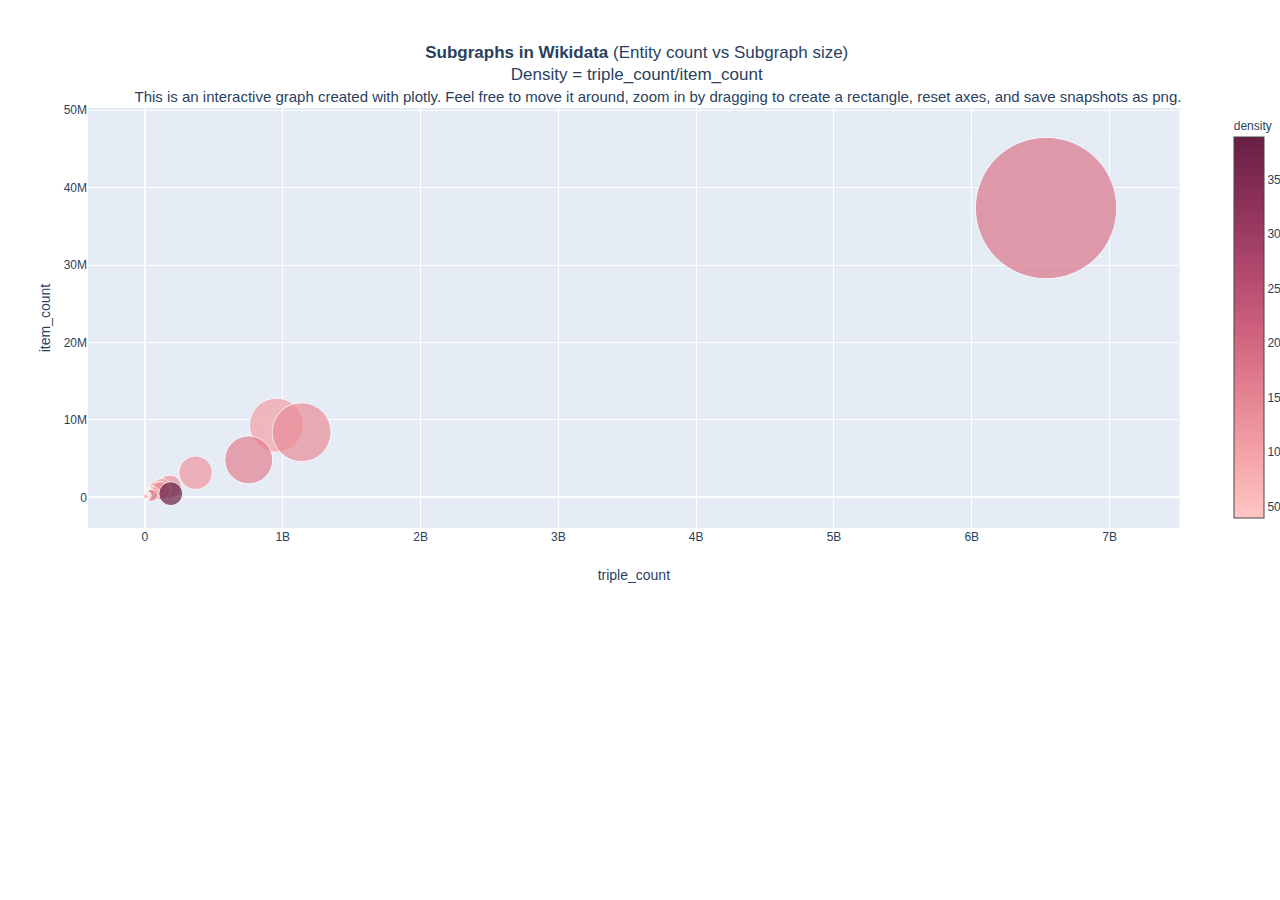
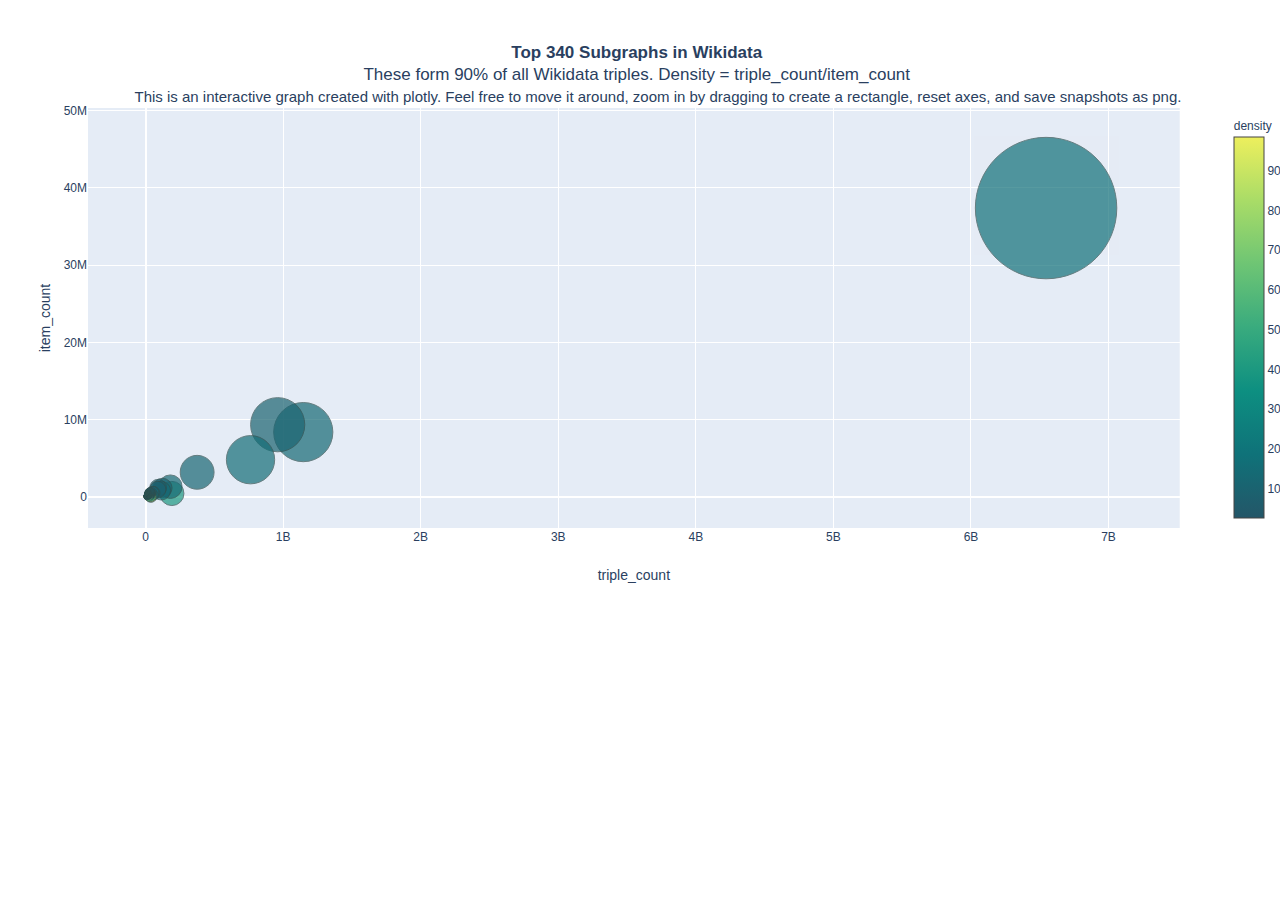
